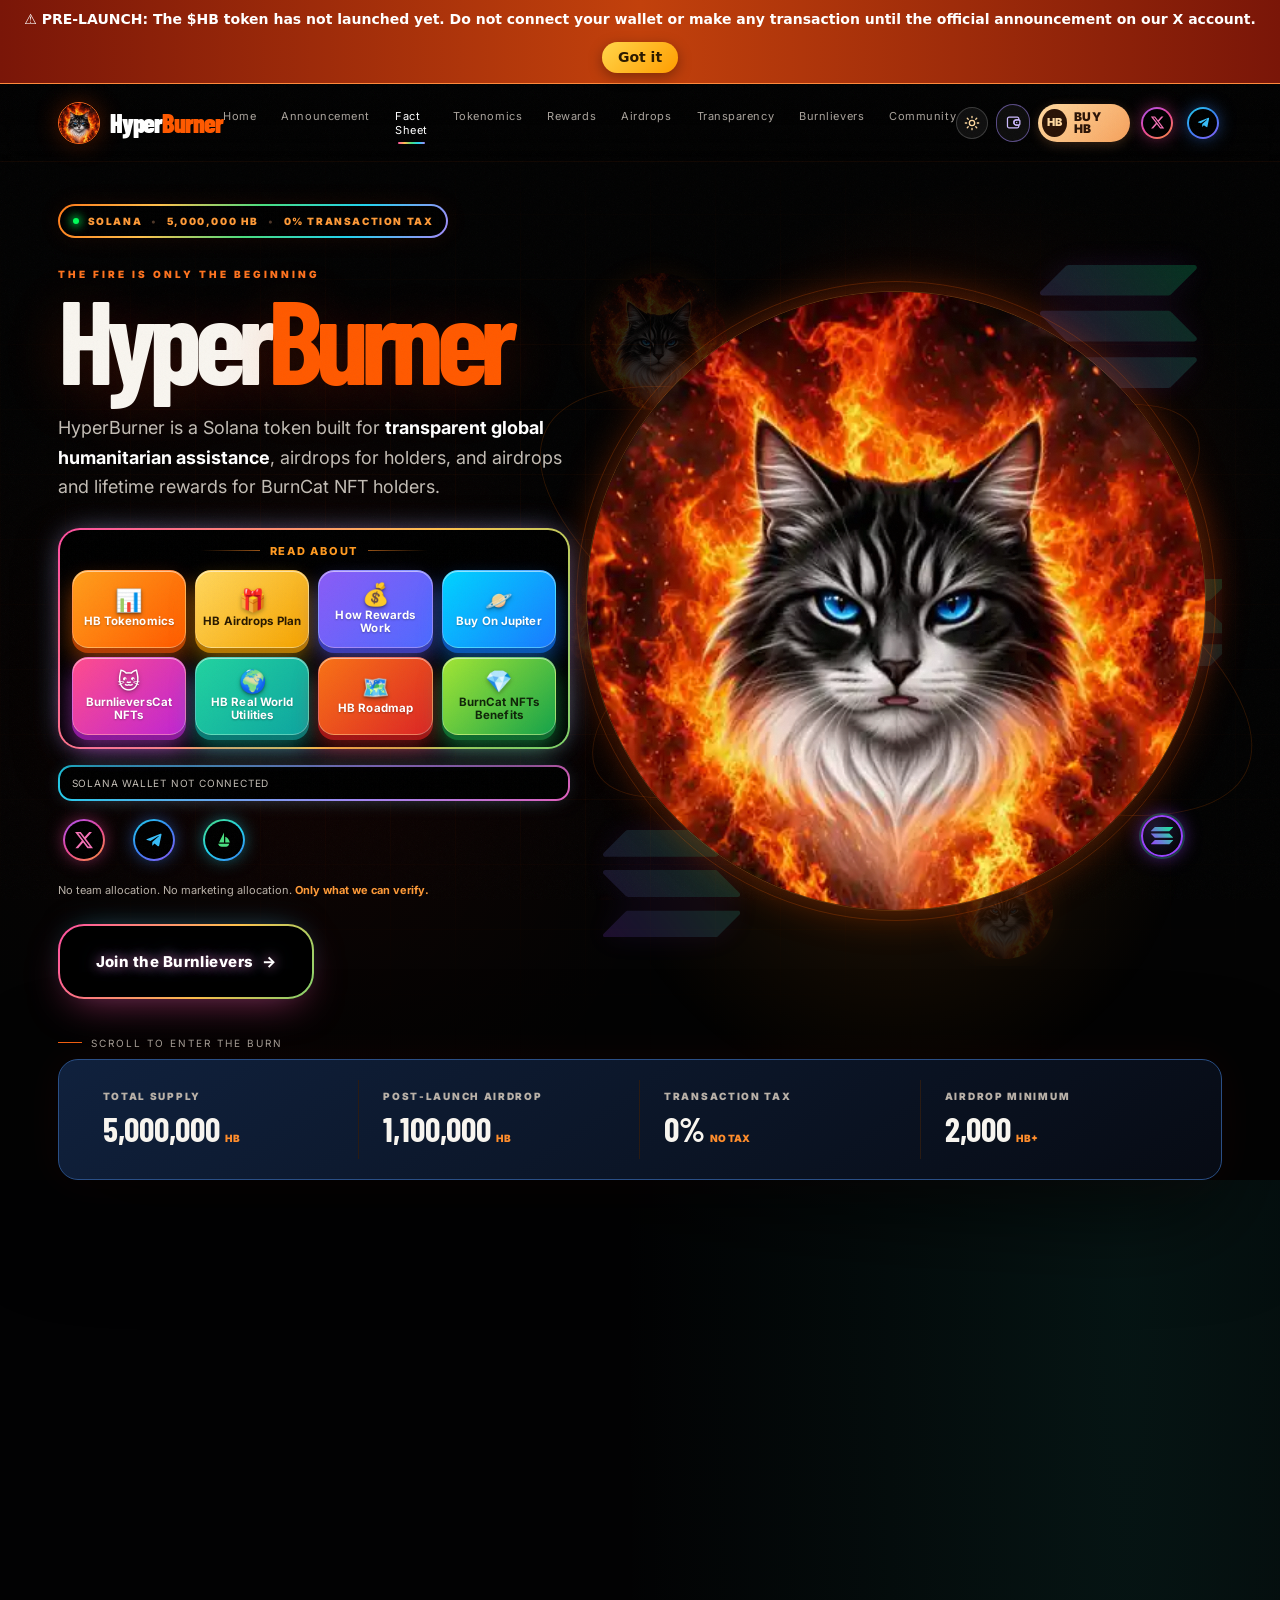
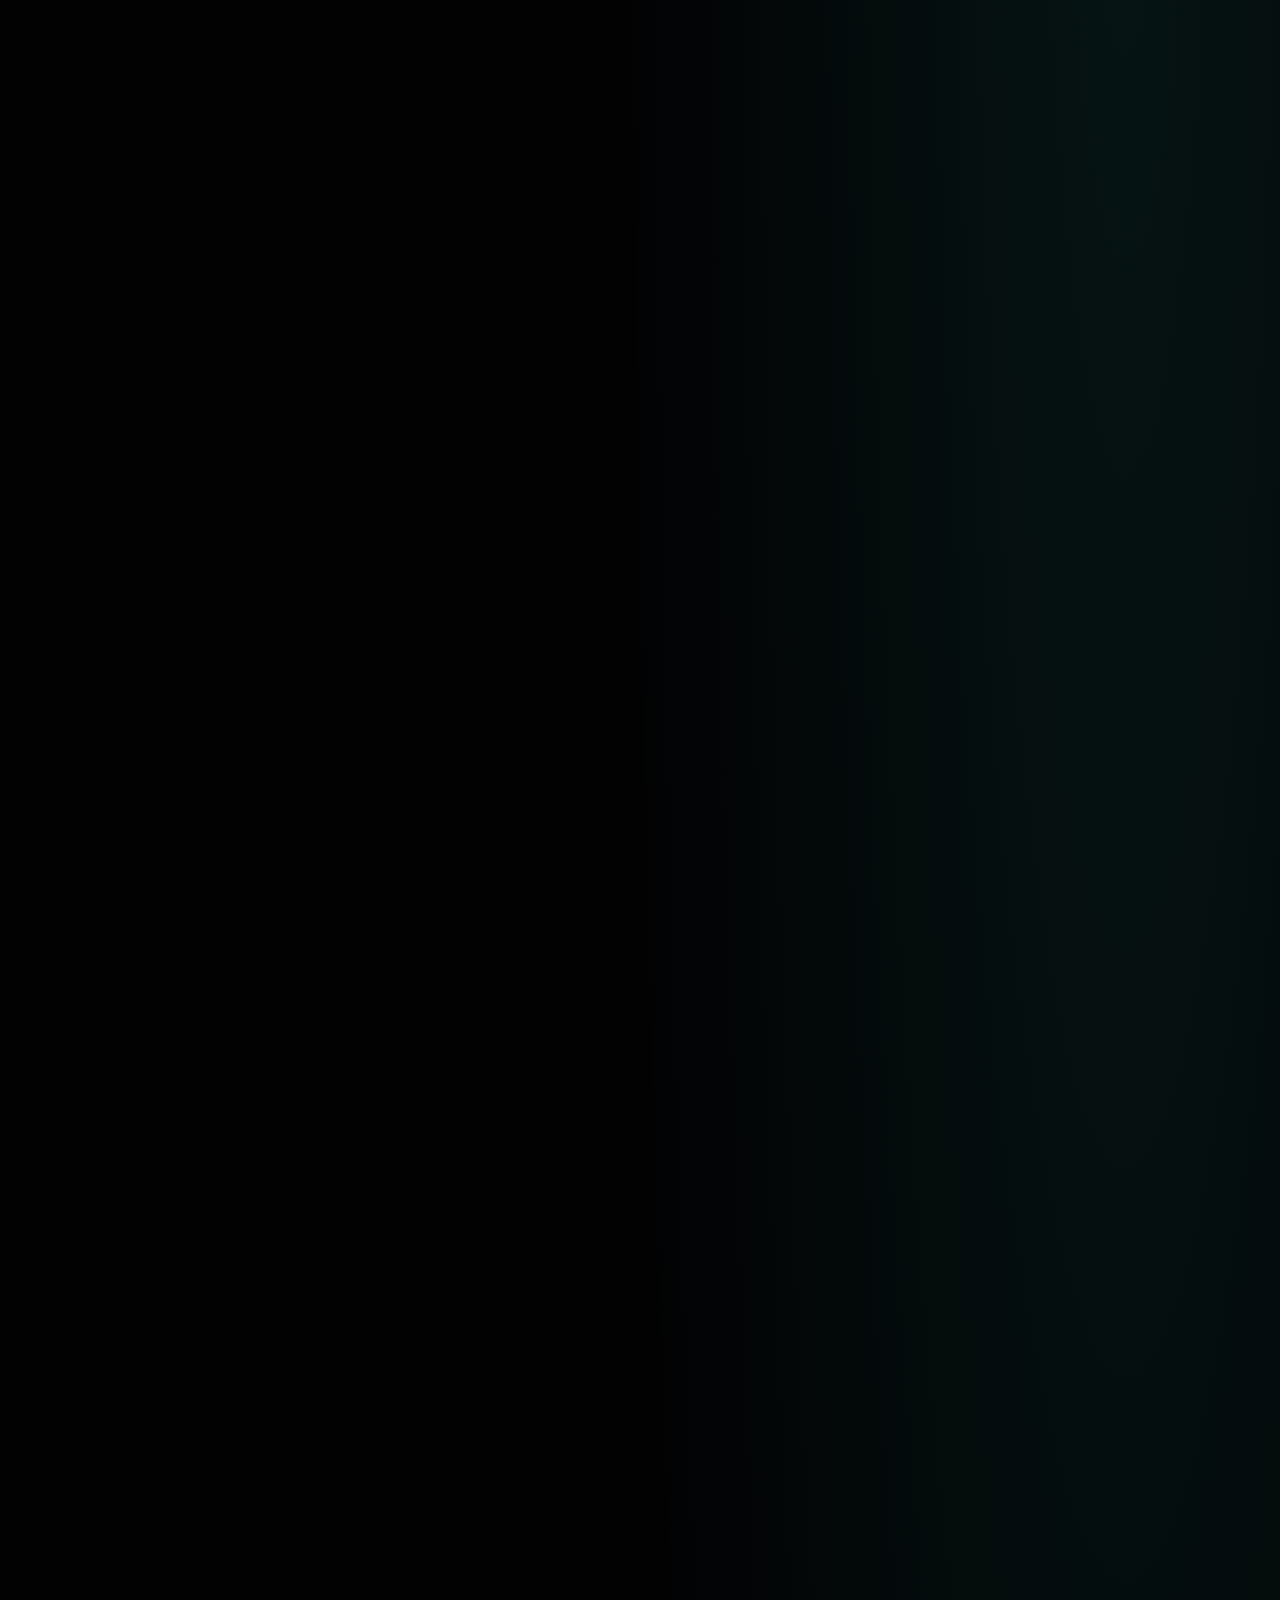
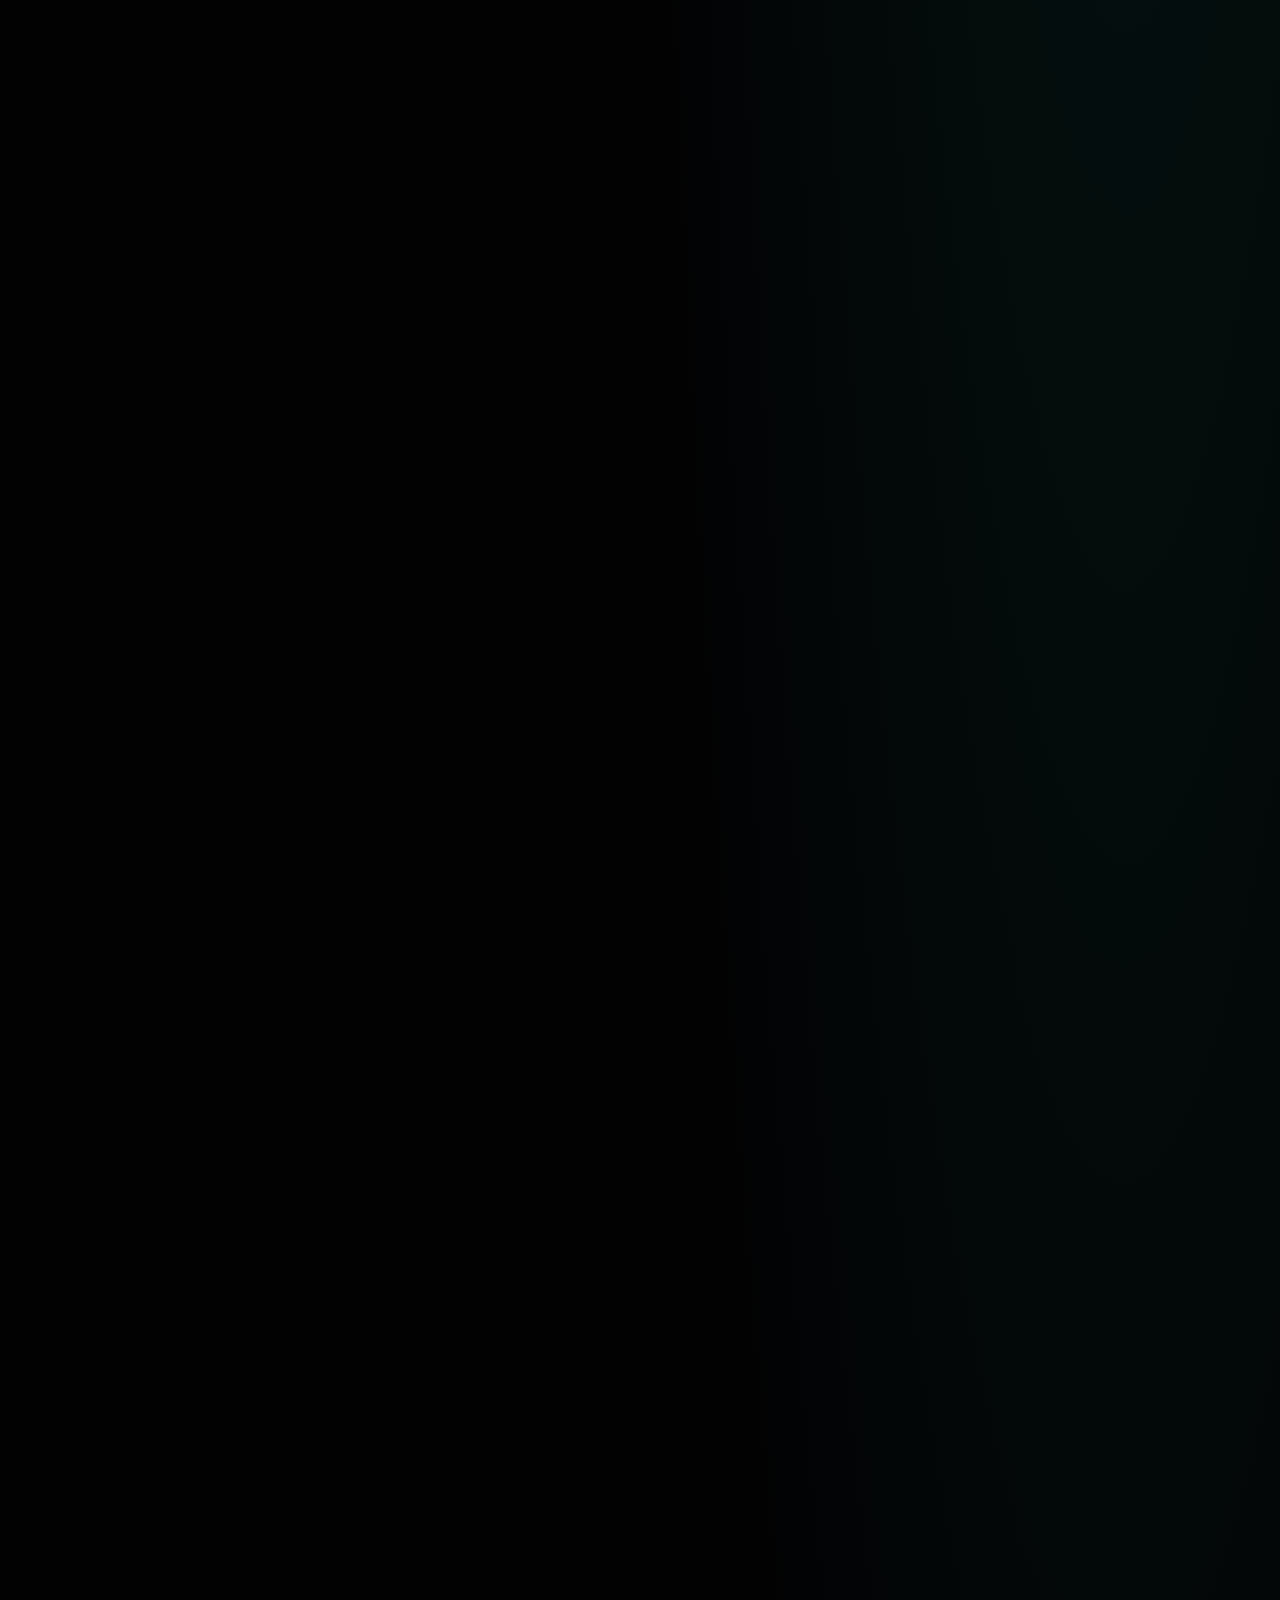
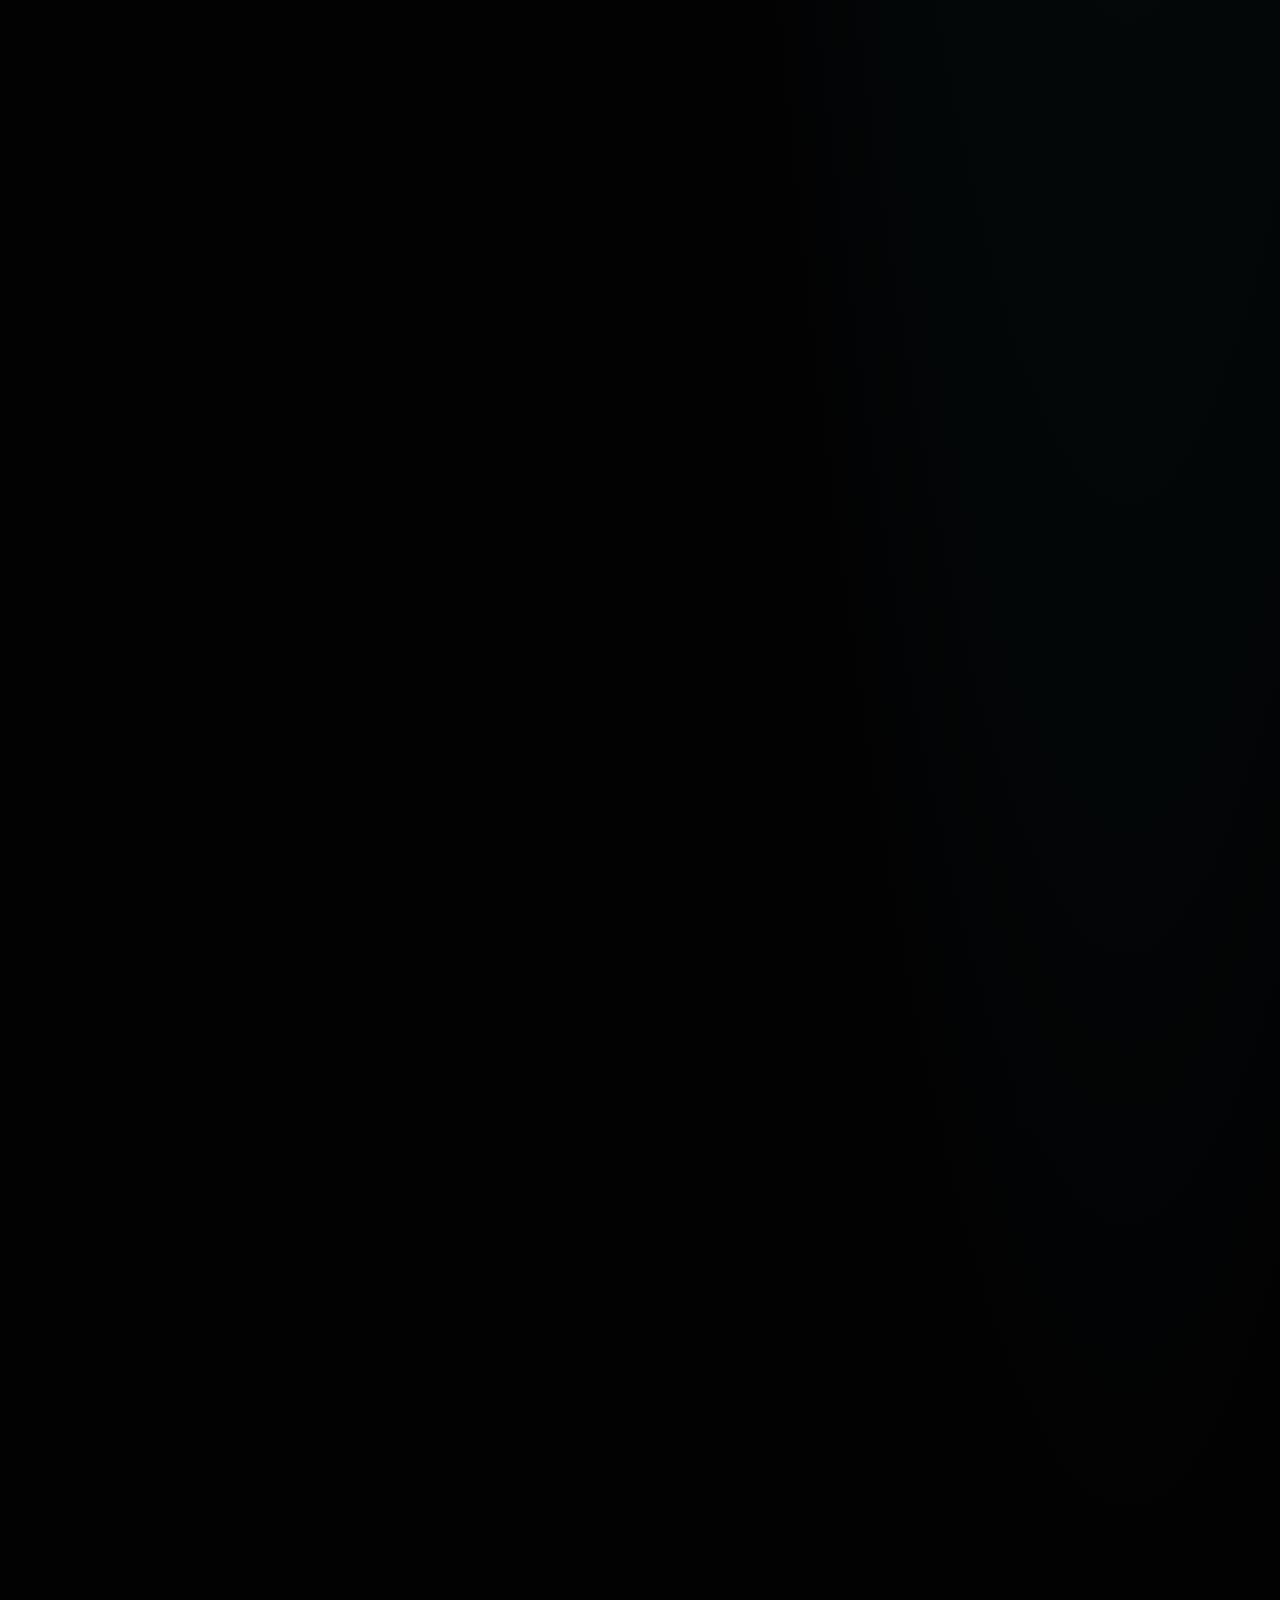
==== index.html @ 21674cb5 "Add files via upload" ====
<!DOCTYPE html>

<html lang="en">
<head>
<meta charset="utf-8"/>
<meta content="width=device-width, initial-scale=1" name="viewport"/>
<meta content="#030303" name="theme-color"/>
<script>try{if(localStorage.getItem("hb-theme")==="light")document.documentElement.classList.add("light")}catch(e){}</script>
<meta content="dark" name="color-scheme"/>
<meta content="HyperBurner — 5,000,000 HB on Solana. Airdrops, transparent allocations and community rewards." name="description"/>
<title>HyperBurner — Airdrops, Not Promises.</title>
<link href="hb-logo.jpg" rel="icon"/>
<link href="https://fonts.googleapis.com" rel="preconnect"/>
<link crossorigin="" href="https://fonts.gstatic.com" rel="preconnect"/>
<link href="https://fonts.googleapis.com/css2?family=Barlow+Condensed:wght@500;600;700;800;900&amp;family=Inter:wght@400;500;600;700;800;900&amp;display=swap" rel="preload" as="style" onload="this.onload=null;this.rel='stylesheet'"/><noscript><link href="https://fonts.googleapis.com/css2?family=Barlow+Condensed:wght@500;600;700;800;900&amp;family=Inter:wght@400;500;600;700;800;900&amp;display=swap" rel="stylesheet"/></noscript>
<style id="hyperburner-v3-styles">:root{--bg:#030303;--panel:#090a0a;--panel2:#0d0b09;--orange:#ff5a00;--orange2:#ff9a22;--gold:#ffc14d;--white:#f8f5ef;--muted:#958e86;--line:#342016;--green:#a7ff74}*{box-sizing:border-box}html{scroll-behavior:smooth}body{margin:0;background:#030303;color:var(--white);font-family:Inter,system-ui,sans-serif;overflow-x:hidden}.page-noise{position:fixed;inset:0;z-index:100;pointer-events:none;opacity:.035;background-image:url("data:image/svg+xml,%3Csvg xmlns='http://www.w3.org/2000/svg' width='160' height='160'%3E%3Cfilter id='n'%3E%3CfeTurbulence baseFrequency='.75' numOctaves='3' stitchTiles='stitch'/%3E%3C/filter%3E%3Crect width='100%25' height='100%25' filter='url(%23n)'/%3E%3C/svg%3E")}.ember-field{position:fixed;inset:0;z-index:1;pointer-events:none;overflow:hidden;background-image:radial-gradient(circle,rgba(255,111,18,.9) 0 1px,transparent 2px),radial-gradient(circle,rgba(255,50,0,.7) 0 1px,transparent 2px),radial-gradient(circle,rgba(255,180,70,.7) 0 1px,transparent 2px);background-size:110px 150px,180px 220px,260px 310px;animation:embers 4.4s linear infinite;opacity:.25}.cursor-glow{position:fixed;width:300px;height:300px;border-radius:50%;background:radial-gradient(circle,rgba(255,75,0,.13),transparent 65%);pointer-events:none;z-index:2;transform:translate(-50%,-50%);mix-blend-mode:screen;opacity:1}.site-nav{position:fixed;top:0;left:0;right:0;height:78px;z-index:50;padding:0 4.5vw;display:flex;align-items:center;justify-content:space-between;background:linear-gradient(#030303f5,#030303b8,transparent);backdrop-filter:blur(12px);border-bottom:1px solid rgba(255,90,0,.06)}.brand{display:flex;align-items:center;gap:10px;color:#fff;text-decoration:none}.brand-icon{width:42px;height:42px;border-radius:50%;overflow:hidden;border:1px solid #ff681d;box-shadow:0 0 24px rgba(255,75,0,.3);flex:none}.brand-icon img{width:100%;height:100%;object-fit:cover}.brand-word{font-family:"Barlow Condensed",sans-serif;font-size:26px;font-style:italic;font-weight:900;letter-spacing:-.04em}.brand-word span{color:var(--orange)}.desktop-nav{display:flex;gap:25px}.desktop-nav a{font-size:11px;letter-spacing:.05em;color:#aaa49d;text-decoration:none;transition:.25s}.desktop-nav a:hover{color:#fff}.nav-right{display:flex;align-items:center;gap:9px}.social-mini{width:34px;height:34px;display:grid;place-items:center;border:1px solid #35231a;border-radius:50%;color:#ddd;text-decoration:none;font-weight:800}.social-mini.tg{color:#67bfff}.nav-button{padding:11px 15px;border-radius:999px;color:#fff;background:linear-gradient(135deg,#ff8a14,#ff4d00);text-decoration:none;font-size:11px;font-weight:900;box-shadow:0 0 28px rgba(255,83,0,.22)}main{position:relative;z-index:3}.hero{min-height:920px;position:relative;display:grid;grid-template-columns:44% 56%;align-items:center;padding:120px 4.5vw 70px;overflow:hidden;background:radial-gradient(circle at 76% 42%,rgba(255,70,0,.17),transparent 28%),radial-gradient(circle at 18% 70%,rgba(255,25,0,.08),transparent 35%),#030303}.hero-grid{position:absolute;inset:0;background:linear-gradient(rgba(255,90,0,.035) 1px,transparent 1px),linear-gradient(90deg,rgba(255,90,0,.035) 1px,transparent 1px);background-size:65px 65px;mask-image:linear-gradient(to bottom,transparent,#000 25%,#000 75%,transparent)}.hero-vignette{position:absolute;inset:0;background:radial-gradient(ellipse at center,transparent 35%,#030303 92%)}.hero-copy{position:relative;z-index:8;max-width:650px}.status-pill,.section-label{display:inline-flex;align-items:center;gap:9px;border:1px solid #4a2a18;background:rgba(12,9,7,.75);padding:9px 13px;border-radius:999px;color:#ff9b39;font-size:10px;letter-spacing:.16em;font-weight:900;box-shadow:0 0 25px rgba(255,75,0,.08)}.status-pill i{width:6px;height:6px;border-radius:50%;background:#6dff55;box-shadow:0 0 12px #6dff55;animation:blink 1.2s ease-in-out infinite}.status-pill b{color:#4f382a}.hero-kicker{margin-top:30px;color:#ff7420;font-size:10px;font-weight:900;letter-spacing:.3em}.hero h1{font-family:"Barlow Condensed",sans-serif;font-size:clamp(72px,9.2vw,138px);line-height:.78;letter-spacing:-.065em;font-style:italic;margin:13px 0 28px;text-shadow:0 10px 60px rgba(255,69,0,.2)}.hero h1 span,.section-title span,.announcement-head h2 span,.community-card h2 span{color:var(--orange)}.hero-lead{max-width:610px;color:#c3bdb5;font-size:18px;line-height:1.65}.hero-lead strong{color:#fff}.hero-actions{display:flex;gap:11px;margin:28px 0 18px}.btn{display:inline-flex;align-items:center;gap:10px;padding:13px 18px;border-radius:999px;text-decoration:none;color:#fff;font-size:11px;font-weight:900;border:1px solid #5a321e;transition:.3s;position:relative;overflow:hidden}.btn:before{content:"";position:absolute;inset:0;background:linear-gradient(90deg,transparent,rgba(255,255,255,.18),transparent);transform:translateX(-120%);transition:.55s}.btn:hover:before{transform:translateX(120%)}.btn:hover{transform:translateY(-3px)}.btn.primary{background:linear-gradient(135deg,#ff9a21,#ff4b00);border-color:#ff8b18;box-shadow:0 0 32px rgba(255,75,0,.24)}.btn.glass{background:rgba(15,12,10,.7);backdrop-filter:blur(8px)}.social-row{display:flex;gap:18px}.social-row a{font-size:11px;color:#b9b1a8;text-decoration:none}.social-row a:first-child{color:#fff}.social-row span{margin-left:5px}.hero-note{font-size:11px;color:#b9b1a8;margin-top:22px}.hero-note strong{color:#ff9b39}.hero-stage{height:730px;position:relative;z-index:5;display:grid;place-items:center;perspective:1000px}.stage-glow{position:absolute;width:620px;height:620px;border-radius:50%;background:radial-gradient(circle,rgba(255,77,0,.32),rgba(255,34,0,.1) 38%,transparent 70%);filter:blur(20px);animation:stagePulse 0.6s ease-in-out infinite}.fire-ring{position:absolute;width:640px;height:640px;border-radius:50%;border:1px solid rgba(255,104,0,.22);box-shadow:0 0 80px rgba(255,60,0,.1),inset 0 0 80px rgba(255,90,0,.08);animation:spin 4s linear infinite}.fire-ring:before,.fire-ring:after{content:"";position:absolute;inset:35px;border-radius:50%;border:1px dashed rgba(255,170,80,.2)}.fire-ring:after{inset:95px;border-style:solid;opacity:.35;animation:spinReverse 2.6s linear infinite}.orbital{position:absolute;border-radius:50%;border:1px solid rgba(255,110,0,.16);transform:rotate(26deg)}.orbital-a{width:780px;height:290px;animation:orbit 2.4s linear infinite}.orbital-b{width:690px;height:220px;transform:rotate(-30deg);animation:orbit 3.2s linear infinite reverse}.fire-core{position:absolute;width:270px;height:270px;border-radius:50%;background:radial-gradient(circle,#ffdb6e 0 2%,#ff7a00 15%,#ff3d00 35%,transparent 68%);filter:blur(28px);opacity:.35;animation:core 0.34s ease-in-out infinite}.hero-cat-wrap{position:relative;width:min(760px,112%);z-index:8;animation:catFloat 0.9s ease-in-out infinite;transform-style:preserve-3d;filter:drop-shadow(0 28px 55px rgba(0,0,0,.65))}.hero-cat-wrap img,.hero-cat-wrap video{width:100%;display:block;mask-image:radial-gradient(ellipse 55% 64% at 54% 47%,#000 50%,transparent 88%);filter:saturate(1.12) contrast(1.08)}.muzzle{position:absolute;z-index:10;right:7%;top:43%;width:180px;height:100px;transform:rotate(-3deg);pointer-events:none}.muzzle:before{content:"";position:absolute;right:0;top:50%;width:105px;height:28px;background:linear-gradient(90deg,rgba(255,230,120,0),#fff2aa 38%,#ff9a00 67%,rgba(255,40,0,0));filter:blur(8px);transform:translateY(-50%);animation:muzzleFlash 0.144s infinite}.muzzle:after{content:"";position:absolute;right:35px;top:50%;width:65px;height:65px;border-radius:50%;background:radial-gradient(circle,#fff9ce 0 5%,#ffd24c 15%,#ff6500 35%,transparent 70%);filter:blur(3px);animation:muzzleFlash 0.144s infinite}.muzzle span{position:absolute;right:2px;top:50%;width:14px;height:14px;border-radius:50%;background:#fff;box-shadow:0 0 35px 15px #ff6a00,0 0 70px 25px rgba(255,50,0,.55);animation:muzzleDot 0.144s infinite}.money-stream{position:absolute;right:2%;top:43%;width:430px;height:240px;z-index:9;pointer-events:none}.money-particle{position:absolute;width:28px;height:17px;border:1px solid rgba(255,225,155,.7);background:linear-gradient(145deg,#d2b65c,#75612d);box-shadow:0 0 12px rgba(255,172,40,.4);animation:shot 0.34s linear infinite}.money-particle:after{content:"HB";font-size:10px;color:#fff;position:absolute;inset:0;display:grid;place-items:center;font-weight:900}.floating-coin{position:absolute;z-index:11;width:54px;height:54px;border-radius:50%;display:grid;place-items:center;font-family:"Barlow Condensed";font-weight:900;font-size:20px;color:#fff3c8;background:radial-gradient(circle at 35% 30%,#ffe59a,#ff7a00 48%,#8d2600 100%);border:2px solid #ffb437;box-shadow:0 0 30px rgba(255,100,0,.35);animation:coinFloat 1s ease-in-out infinite}.coin-a{left:4%;top:21%}.coin-b{right:6%;bottom:15%;animation-delay:0.3s}.coin-c{left:13%;bottom:20%;animation-delay:0.52s}.stage-caption{position:absolute;z-index:12;right:7%;bottom:5%;display:grid;text-align:right}.stage-caption span{font-size:10px;color:#ff9a36;letter-spacing:.25em;font-weight:900}.stage-caption b{font-family:"Barlow Condensed";font-size:22px;font-style:italic}.stage-caption small{font-size:10px;color:#b9b1a8;letter-spacing:.25em}.scroll-cue{position:absolute;bottom:20px;left:4.5%;font-size:10px;letter-spacing:.2em;color:#b9b1a8;display:flex;align-items:center;gap:9px}.scroll-cue span{width:24px;height:1px;background:#ff6512}.stats{position:relative;z-index:15;margin:-10px 4.5vw 0;display:grid;grid-template-columns:repeat(4,1fr);border:1px solid #392319;background:linear-gradient(135deg,rgba(15,13,12,.95),rgba(7,7,7,.92));border-radius:20px;padding:20px;box-shadow:0 30px 100px rgba(0,0,0,.65),0 0 45px rgba(255,65,0,.06)}.stat{padding:10px 24px;border-right:1px solid #2a1b13}.stat:last-child{border:0}.stat small{display:block;color:#b9b1a8;font-size:10px;letter-spacing:.17em;font-weight:900}.stat strong{font-family:"Barlow Condensed";font-size:34px;display:inline-block;margin-top:6px}.stat em{font-style:normal;color:#ff8d2c;font-size:10px;font-weight:900;margin-left:5px}.ticker{position:relative;z-index:4;overflow:hidden;border-bottom:1px solid #1d120c;border-top:1px solid #1d120c;background:#070605;padding:12px 0;margin-top:34px}.ticker-track{display:flex;width:max-content;gap:24px;align-items:center;animation:ticker 14s linear infinite}.ticker span{font-family:"Barlow Condensed";font-weight:800;font-size:14px;letter-spacing:.12em;color:#d6cfc7}.ticker i{font-style:normal;color:#ff6a00}.section{position:relative;max-width:1500px;margin:auto;padding:125px 4.5vw}.section-label{margin-bottom:20px}.section-label span{color:#5b3825}.announcement{max-width:none;padding-top:95px;background:radial-gradient(circle at 75% 35%,rgba(255,80,0,.08),transparent 35%)}.announcement-head,.section-title{display:flex;justify-content:space-between;align-items:flex-end;gap:40px}.announcement-head h2,.section-title h2{font-family:"Barlow Condensed";font-size:clamp(48px,6vw,78px);line-height:.88;letter-spacing:-.045em;margin:0 0 15px;font-style:italic}.announcement-head p,.section-title p{max-width:720px;color:#b9b1a8;line-height:1.7;font-size:14px}.live-badge{white-space:nowrap;border:1px solid #30452a;color:#9ee681;padding:10px 14px;border-radius:999px;font-size:10px;letter-spacing:.14em;font-weight:900;background:rgba(90,140,50,.05)}.live-badge i{display:inline-block;width:6px;height:6px;border-radius:50%;background:#8dff68;box-shadow:0 0 12px #8dff68;margin-right:7px;animation:blink 1s ease-in-out infinite}.announcement-grid{display:grid;grid-template-columns:1.3fr 1fr 1fr;gap:15px;margin-top:40px}.announcement-card{position:relative;min-height:210px;padding:27px;border:1px solid #2c1b12;border-radius:22px;background:linear-gradient(145deg,#0e0c0a,#070707);overflow:hidden;transition:.35s}.announcement-card:before{content:"";position:absolute;inset:auto -20% -60% 20%;height:160px;background:radial-gradient(circle,#ff5b0028,transparent 70%);filter:blur(10px)}.announcement-card:hover{transform:translateY(-7px);border-color:#8b4a24;box-shadow:0 25px 60px rgba(255,70,0,.08)}.ann-icon{font-family:"Barlow Condensed";font-size:28px;color:#ff7b20;margin-bottom:32px}.announcement-card small{font-size:10px;letter-spacing:.18em;color:#b9b1a8}.announcement-card h3{font-family:"Barlow Condensed";font-size:30px;margin:6px 0}.announcement-card p{font-size:12px;color:#b9b1a8;line-height:1.65;max-width:480px}.tba{position:absolute;top:25px;right:25px;color:#b9b1a8;border:1px solid #32251e;padding:5px 8px;border-radius:999px;font-size:10px;letter-spacing:.15em}.announcement-foot{display:flex;align-items:center;gap:16px;margin-top:22px;font-size:10px;color:#b9b1a8}.announcement-foot a{color:#b7b0a9;text-decoration:none}.token-grid{display:grid;grid-template-columns:1.25fr .75fr;gap:18px;margin-top:48px}.panel{border:1px solid #2b1c13;background:linear-gradient(145deg,rgba(15,13,11,.97),rgba(7,7,7,.97));border-radius:24px;box-shadow:inset 0 1px rgba(255,255,255,.02)}.token-visual{padding:35px;display:grid;grid-template-columns:43% 57%;align-items:center}.donut-wrap{position:relative;display:grid;place-items:center;min-height:310px}.donut{width:260px;height:260px;border-radius:50%;display:grid;place-items:center;background:conic-gradient(#ff4d00 0 32%,#168bff 32% 74%,#a34dff 74% 96%,#4fc46b 96% 100%);box-shadow:0 0 65px rgba(255,77,0,.12);position:relative;animation:donutSpin 4s linear infinite}.donut:after{content:"";position:absolute;inset:38px;border-radius:50%;background:#090909;box-shadow:inset 0 0 30px #000}.donut>div{position:relative;z-index:2;text-align:center}.donut strong{display:block;font-family:"Barlow Condensed";font-size:50px}.donut small{font-size:10px;color:#b9b1a8;letter-spacing:.15em}.donut-pulse{position:absolute;width:280px;height:280px;border:1px solid rgba(255,100,0,.18);border-radius:50%;animation:pulseRing 0.56s ease-in-out infinite}.legend{display:grid;gap:10px}.legend>div{display:grid;grid-template-columns:15px 42px 1fr auto;align-items:center;gap:7px;font-size:11px;padding:9px 0;border-bottom:1px solid #1c130e}.legend>div:last-child{border:0}.legend i{width:9px;height:9px;border-radius:50%}.legend .burn{background:#ff4d00}.legend .lp{background:#168bff}.legend .air{background:#a34dff}.legend .eco{background:#4fc46b}.legend b{color:#eee}.legend span{color:#aaa39b}.legend em{font-style:normal;color:#b9b1a8;font-size:10px}.legend .zero{opacity:.5}.accounting{padding:24px}.panel-title{display:flex;justify-content:space-between;font-size:10px;letter-spacing:.17em;color:#ff8e30;font-weight:900;padding:5px 8px 18px}.panel-title span{color:#b9b1a8}.account-row{display:flex;justify-content:space-between;gap:15px;padding:17px 8px;border-bottom:1px solid #1e1510;font-size:11px;color:#b9b1a8}.account-row strong{color:#eee;white-space:nowrap}.account-footer{margin-top:18px;padding:14px;border:1px solid #2b1b13;border-radius:14px;color:#b9b1a8;font-size:10px;line-height:1.5}.micro-note{font-size:10px;letter-spacing:.17em;color:#b9b1a8;text-align:right;line-height:1.6}.airdrop-total{border:1px solid #3b2416;border-radius:16px;padding:14px 18px;min-width:200px;background:rgba(255,75,0,.035)}.airdrop-total small{display:block;color:#b9b1a8;font-size:10px;letter-spacing:.16em}.airdrop-total strong{font-family:"Barlow Condensed";font-size:32px}.airdrop-total span,.pool strong span{color:#ff8d2b}.milestone-line{position:relative;display:grid;grid-template-columns:repeat(3,1fr);gap:15px;margin-top:48px}.line-fill{position:absolute;top:41px;left:9%;right:9%;height:1px;background:linear-gradient(90deg,#ff4d00,#ff9e2a,#ff4d00);box-shadow:0 0 15px rgba(255,80,0,.6);z-index:0}.milestone-card{position:relative;z-index:1;min-height:285px;padding:27px;border:1px solid #382015;border-radius:23px;background:linear-gradient(145deg,#110d09,#080807);overflow:hidden;transition:.35s}.milestone-card:hover{transform:translateY(-8px);border-color:#ff6a00;box-shadow:0 30px 70px rgba(255,70,0,.1)}.milestone-card>span{display:grid;place-items:center;width:29px;height:29px;border-radius:50%;border:1px solid #ff7020;background:#130a05;color:#ff9a3b;font-size:10px;font-weight:900;box-shadow:0 0 22px rgba(255,80,0,.3)}.milestone-card small{display:block;color:#b9b1a8;font-size:10px;letter-spacing:.17em;margin-top:29px}.milestone-card h3{font-family:"Barlow Condensed";font-size:58px;line-height:1;margin:4px 0}.milestone-card>strong{color:#ff922e;font-size:19px}.milestone-card p{color:#b9b1a8;font-size:11px;line-height:1.6}.pool{margin-top:15px;padding:32px;display:grid;grid-template-columns:38% 62%;gap:30px}.pool small{color:#b9b1a8;font-size:10px;letter-spacing:.16em}.pool strong{display:block;font-family:"Barlow Condensed";font-size:58px;line-height:1;margin:8px 0}.pool p{color:#b9b1a8;font-size:12px;line-height:1.65;max-width:540px}.chips{display:flex;align-content:center;align-items:center;flex-wrap:wrap;gap:9px}.chips span{border:1px solid #302219;border-radius:999px;padding:10px 12px;background:#090909;color:#aaa39b;font-size:10px}.eligibility{margin-top:14px;border:1px solid #2e1c12;background:rgba(255,74,0,.025);border-radius:16px;padding:15px 18px;display:flex;flex-wrap:wrap;align-items:center;gap:8px}.eligibility b{color:#ff922d;font-size:10px}.eligibility span{color:#b9b1a8;font-size:10px}.eligibility i{font-style:normal;color:#4c3325;margin:0 4px}.trans-grid{display:grid;grid-template-columns:repeat(3,1fr);gap:15px;margin-top:45px}.trans-grid article{padding:30px;min-height:220px;transition:.3s}.trans-grid article:hover{transform:translateY(-6px);border-color:#275a34}.trans-grid article>b{color:#73b8ff;font-size:11px}.trans-grid article:nth-child(2)>b{color:#83ff79}.trans-grid article:nth-child(3)>b{color:#d6a4ff}.trans-grid h3{font-family:"Barlow Condensed";font-size:29px;margin:12px 0 9px}.trans-grid p{color:#b9b1a8;font-size:12px;line-height:1.7}.community{padding-top:60px;padding-bottom:100px}.community-card{position:relative;overflow:hidden;display:grid;grid-template-columns:28% 72%;align-items:center;min-height:330px;padding:25px 45px;background:radial-gradient(circle at 18% 50%,rgba(255,65,0,.25),transparent 30%),radial-gradient(circle at 90% 20%,rgba(255,100,0,.1),transparent 30%),#080706}.community-card:after{content:"HB";position:absolute;right:3%;bottom:-18%;font-family:"Barlow Condensed";font-size:230px;font-style:italic;font-weight:900;color:rgba(255,95,0,.035)}.community-art{position:relative;display:grid;place-items:center;height:260px}.community-art img{width:250px;height:250px;border-radius:50%;object-fit:cover;border:1px solid #ff681d;box-shadow:0 0 60px rgba(255,72,0,.24);animation:catFloat 1s ease-in-out infinite}.community-art span{position:absolute;width:280px;height:280px;border-radius:50%;border:1px dashed rgba(255,100,0,.35);animation:spin 3.2s linear infinite}.community-card h2{font-family:"Barlow Condensed";font-size:clamp(48px,6vw,75px);font-style:italic;line-height:.9;margin:0 0 14px}.community-card p{max-width:680px;color:#b9b1a8;font-size:13px;line-height:1.7}.community-actions{display:flex;gap:10px;margin-top:24px}footer{position:relative;z-index:4;border-top:1px solid #1d130e;padding:32px 4.5vw;display:flex;justify-content:space-between;align-items:center;color:#b9b1a8;font-size:10px;background:#030303}footer .brand-word{font-size:21px}footer .brand-icon{width:34px;height:34px}.footer-social{display:flex;align-items:center;gap:15px}.footer-social a{color:#d9d3cc;text-decoration:none;font-size:16px}.footer-social a:nth-child(2){color:#61b7ff}.footer-social span{margin-left:8px}@keyframes catFloat{0%,100%{transform:translate3d(0,0,0) rotateZ(0)}50%{transform:translate3d(0,-11px,0) rotateZ(.4deg)}}@keyframes stagePulse{50%{transform:scale(1.08);opacity:.75}}@keyframes core{50%{transform:scale(1.18);opacity:.55}}@keyframes spin{to{transform:rotate(360deg)}}@keyframes spinReverse{to{transform:rotate(-360deg)}}@keyframes orbit{to{transform:rotate(386deg)}}@keyframes pulseRing{50%{transform:scale(1.08);opacity:.3}}@keyframes muzzleFlash{0%,100%{opacity:.45;transform:scale(.8)}40%{opacity:1;transform:scale(1.35)}}@keyframes muzzleDot{0%,100%{transform:scale(.5)}45%{transform:scale(1.4)}}@keyframes shot{0%{transform:translate(0,0) rotate(0);opacity:0}12%{opacity:1}100%{transform:translate(390px,-80px) rotate(620deg);opacity:0}}@keyframes coinFloat{0%,100%{transform:translateY(0) rotateY(0)}50%{transform:translateY(-22px) rotateY(180deg)}}@keyframes ticker{to{transform:translateX(-50%)}}@keyframes embers{to{background-position:0 -900px,400px -1100px,-300px -1300px}}@keyframes blink{0%,100%{opacity:1;box-shadow:0 0 12px currentColor}50%{opacity:.2;box-shadow:0 0 2px currentColor}}@keyframes donutSpin{from{transform:rotate(0)}to{transform:rotate(360deg)}}@media(max-width:1050px){.desktop-nav{gap:15px}.hero{grid-template-columns:1fr;padding-top:125px}.hero-copy{text-align:center;margin:auto}.hero-lead{margin-left:auto;margin-right:auto}.hero-actions,.social-row{justify-content:center}.hero-stage{order:-1;height:540px}.hero-stage .hero-cat-wrap{width:min(680px,100%)}.stats{grid-template-columns:repeat(2,1fr)}.stat:nth-child(2){border:0}.token-grid,.token-visual,.pool{grid-template-columns:1fr}.token-visual{gap:25px}.donut-wrap{min-height:280px}.announcement-grid{grid-template-columns:1fr}.trans-grid{grid-template-columns:1fr 1fr}.community-card{grid-template-columns:1fr}.community-art{display:none}}@media(max-width:720px){.desktop-nav,.social-mini{display:none}.site-nav{padding:0 18px}.nav-button{font-size:10px;padding:10px 11px}.brand-word{font-size:22px}.hero{padding-left:18px;padding-right:18px;min-height:900px}.hero h1{font-size:68px}.hero-lead{font-size:15px}.hero-stage{height:470px}.fire-ring{width:400px;height:400px}.orbital-a{width:500px;height:190px}.orbital-b{width:450px;height:150px}.muzzle{right:-2%;top:42%;transform:scale(.75)}.money-stream{right:-10%;top:42%;transform:scale(.7)}.coin-a{left:0}.coin-b{right:0}.stats{margin:0 18px;padding:12px}.stat{padding:11px 9px}.stat strong{font-size:27px}.stat small{font-size:10px}.section{padding:85px 18px}.announcement{padding-top:75px}.announcement-head,.section-title{display:block}.live-badge,.airdrop-total,.micro-note{display:inline-block;margin-top:15px}.section-title h2,.announcement-head h2{font-size:54px}.token-visual{padding:20px}.donut{width:220px;height:220px}.donut:after{inset:32px}.legend em{display:none}.legend>div{grid-template-columns:13px 35px 1fr}.milestone-line{grid-template-columns:1fr}.line-fill{display:none}.pool{padding:22px}.eligibility i{display:none}.trans-grid{grid-template-columns:1fr}.community{padding-bottom:75px}.community-card{padding:30px}.community-actions{flex-direction:column;align-items:flex-start}footer{padding:28px 18px;gap:15px;align-items:flex-start;flex-direction:column}.footer-social{width:100%;justify-content:space-between}}
</style>
<style>
/* HyperBurner V3.1 — cinematic motion layer */
.hero-actions-main{position:relative;z-index:8;display:flex;flex-wrap:wrap;gap:12px}
.wallet-btn{cursor:pointer;border:1px solid rgba(255,126,28,.45)!important}
.wallet-status{margin-top:10px;min-height:18px;color:#a9a39c;font-size:11px;letter-spacing:.08em;text-transform:uppercase}
.wallet-status.connected{color:#8dff75;text-shadow:0 0 12px rgba(120,255,80,.45)}
.fire-cta{position:relative;overflow:hidden;box-shadow:0 0 30px rgba(255,83,0,.28),inset 0 0 18px rgba(255,255,255,.08)}
.fire-cta:after{content:"";position:absolute;inset:-80% 0;background:linear-gradient(115deg,transparent 40%,rgba(255,255,255,.65) 50%,transparent 60%);transform:translateX(-100%);animation:ctaSweep 0.56s linear infinite}
.cta-fire{animation:spinFire 0.28s linear infinite;display:inline-block}
.hero-stage{isolation:isolate;overflow:hidden}
#cinemaCanvas{position:absolute;inset:0;width:100%;height:100%;z-index:7;pointer-events:none;mix-blend-mode:screen;opacity:1}
.screen-flare{display:none!important;position:absolute;z-index:6;right:8%;top:45%;width:90px;height:90px;border-radius:50%;background:radial-gradient(circle,rgba(255,255,235,.95) 0 4%,rgba(255,190,70,.85) 13%,rgba(255,75,0,.35) 34%,transparent 70%);filter:blur(2px);animation:muzzleBlast 0.156s ease-in-out infinite;pointer-events:none}
.hero-stage:before{content:"";position:absolute;inset:-20%;z-index:1;background:radial-gradient(circle at 70% 48%,rgba(255,83,0,.25),transparent 20%),radial-gradient(circle at 50% 70%,rgba(255,142,24,.13),transparent 35%);animation:heatPulse 0.44s ease-in-out infinite;pointer-events:none}
.hero-cat-wrap{animation:catFloat 0.84s ease-in-out infinite,catRecoil 0.36s ease-in-out infinite}
.fire-ring{animation:ringSpin 2.2s linear infinite,ringPulse 0.48s ease-in-out infinite}
.orbital-a{animation:ringSpin 3s linear infinite reverse}
.orbital-b{animation:ringSpin 4.2s linear infinite}
.fire-core{animation:corePulse 0.18s ease-in-out infinite}
.stage-glow{animation:glowPulse 0.36s ease-in-out infinite}
.money-particle{animation:moneyShot 0.21s cubic-bezier(.15,.7,.2,1) infinite!important}
.trade-strip{margin:26px auto 0;max-width:1180px;padding:22px 24px;border:1px solid rgba(255,102,20,.28);border-radius:22px;background:linear-gradient(110deg,rgba(255,70,0,.08),rgba(255,255,255,.025));display:flex;justify-content:space-between;align-items:center;gap:20px;box-shadow:0 0 50px rgba(255,65,0,.08);position:relative;overflow:hidden}
.trade-strip:before{content:"";position:absolute;inset:0;background:linear-gradient(90deg,transparent,rgba(255,92,20,.12),transparent);transform:translateX(-100%);animation:tradeSweep 0.8s linear infinite}
.trade-copy,.trade-actions{position:relative;z-index:1}.trade-copy{display:flex;flex-direction:column;gap:5px}.trade-copy strong{font-size:clamp(17px,2vw,25px)}.trade-copy small{color:#aaa;max-width:680px}.trade-actions{display:flex;gap:10px;flex-shrink:0}
@keyframes ctaSweep{to{transform:translateX(100%)}} @keyframes spinFire{to{transform:rotate(360deg)}}
@keyframes catFloat{0%,100%{transform:translate3d(0,0,0) scale(1)}50%{transform:translate3d(0,-9px,0) scale(1.012)}}
@keyframes catRecoil{0%,45%,100%{filter:drop-shadow(0 0 24px rgba(255,77,0,.18))}49%{filter:drop-shadow(0 0 55px rgba(255,208,70,.65))}54%{filter:drop-shadow(0 0 30px rgba(255,77,0,.32))}}
@keyframes muzzleBlast{0%,36%,100%{opacity:.15;transform:scale(.65)}43%{opacity:1;transform:scale(1.45)}51%{opacity:.55;transform:scale(.95)}60%{opacity:.12;transform:scale(.7)}}
@keyframes heatPulse{0%,100%{opacity:.55;transform:scale(1)}50%{opacity:1;transform:scale(1.06)}}
@keyframes ringSpin{to{transform:rotate(360deg)}} @keyframes ringPulse{0%,100%{opacity:.4}50%{opacity:1}}
@keyframes corePulse{0%,100%{transform:scale(.92);opacity:.45}50%{transform:scale(1.12);opacity:.9}}
@keyframes glowPulse{0%,100%{opacity:.55}50%{opacity:1}}
@keyframes moneyShot{0%{opacity:0;transform:translate3d(0,0,0) rotate(0) scale(.35)}12%{opacity:1}100%{opacity:0;transform:translate3d(290px,-130px,0) rotate(420deg) scale(1.15)}}
@keyframes tradeSweep{to{transform:translateX(100%)}}
@media(max-width:720px){.hero-actions-main{display:grid;grid-template-columns:1fr 1fr}.hero-actions-main .btn{width:100%;justify-content:center}.wallet-status{font-size:10px}.trade-strip{margin:18px 14px;padding:18px;flex-direction:column;align-items:stretch}.trade-actions{display:grid;grid-template-columns:1fr 1fr}.trade-actions .btn{justify-content:center}.screen-flare{display:none!important;right:13%;top:44%;width:64px;height:64px}}

</style>
<style>.header-actions{display:flex;align-items:center;gap:8px}.header-trade,.header-wallet{display:inline-flex;align-items:center;justify-content:center;min-height:42px;padding:0 15px;border-radius:999px;font-weight:800;font-size:11px;letter-spacing:.04em}.header-trade{color:#130904;background:linear-gradient(135deg,#ffd35a,#ff641f);box-shadow:0 0 22px rgba(255,93,20,.25)}.header-wallet{color:#fff;background:rgba(255,255,255,.055);border:1px solid rgba(255,123,34,.42);cursor:pointer}.header-wallet:hover{box-shadow:0 0 22px rgba(255,83,0,.25)}@media(max-width:820px){.header-actions{gap:5px}.header-trade,.header-wallet{padding:0 10px;font-size:10px}.announcement-link{display:none}}@media(max-width:520px){.header-wallet{display:none}.header-trade{display:inline-flex}}</style>
<style id="hyperburner-motion-guarantee">
/* HyperBurner cinematic mode: always-on motion requested by project design. */
.hero-stage{will-change:transform;}
.hero-cat-wrap{will-change:transform;animation:catFloat 0.84s ease-in-out infinite,catRecoil 0.36s ease-in-out infinite!important;}
.fire-ring{will-change:transform;animation:spin 2.2s linear infinite!important;}
.fire-ring:after{animation:spinReverse 1.4s linear infinite!important;}
.orbital-a{animation:orbit 1.4s linear infinite!important;}
.orbital-b{animation:orbit 2s linear infinite reverse!important;}
.stage-glow{animation:stagePulse 0.36s ease-in-out infinite!important;}
.fire-core{animation:core 0.2s ease-in-out infinite!important;}
.muzzle:before,.muzzle:after,.muzzle span{animation:muzzleFlash 0.11s infinite!important;}
.money-particle{animation:shot 0.21s cubic-bezier(.15,.7,.2,1) infinite!important;}
.ember-field{animation:embers 1.8s linear infinite!important;opacity:.42!important;}
.cinematic-overlay{display:none!important;position:absolute;inset:0;z-index:13;pointer-events:none;overflow:hidden;mix-blend-mode:screen;}
.cinematic-overlay:before{content:"";position:absolute;width:38vw;height:38vw;min-width:220px;min-height:220px;border-radius:50%;right:7%;top:29%;background:radial-gradient(circle,rgba(255,245,180,.78) 0 2%,rgba(255,174,44,.5) 7%,rgba(255,70,0,.18) 24%,transparent 67%);filter:blur(5px);animation:blastGlow 0.116s ease-in-out infinite;}
.cinematic-overlay:after{content:"";position:absolute;inset:-20%;background:radial-gradient(ellipse at 72% 48%,transparent 0 23%,rgba(255,65,0,.10) 24%,transparent 36%),linear-gradient(115deg,transparent 35%,rgba(255,120,20,.08) 48%,transparent 55%);animation:cinemaSweep 0.64s linear infinite;}
@keyframes blastGlow{0%,100%{transform:scale(.72);opacity:.35}35%{transform:scale(1.25);opacity:1}55%{transform:scale(.9);opacity:.55}}
@keyframes cinemaSweep{0%{transform:translateX(-8%) rotate(0deg)}100%{transform:translateX(8%) rotate(360deg)}}
@keyframes catRecoil{0%,72%,100%{transform:translate3d(0,0,0)}77%{transform:translate3d(-8px,2px,0)}83%{transform:translate3d(5px,-1px,0)}}
@media(max-width:720px){.hero-stage{height:500px}.hero-cat-wrap{width:108%!important}.cinematic-overlay:before{width:55vw;height:55vw;right:-3%;top:34%}.fire-ring{width:430px!important;height:430px!important}.money-stream{animation:none!important}.money-particle{animation:shotMobile 0.18s cubic-bezier(.15,.7,.2,1) infinite!important}.muzzle{transform:scale(.9)!important;right:-3%!important}}
@keyframes shotMobile{0%{transform:translate(0,0) rotate(0) scale(.75);opacity:0}10%{opacity:1}100%{transform:translate(260px,-58px) rotate(480deg) scale(1);opacity:0}}
</style>
<style>
/* HyperBurner V4 — logo-centric cinematic hero */
.logo-hero{width:min(58vw,620px);max-width:620px;z-index:16;display:grid;place-items:center;will-change:transform;filter:drop-shadow(0 0 26px rgba(255,78,0,.35)) drop-shadow(0 28px 70px rgba(0,0,0,.82));}
.logo-hero img,.logo-hero video{width:100%;height:auto;aspect-ratio:1/1;object-fit:cover;border-radius:50%;border:1px solid rgba(255,133,40,.34);box-shadow:0 0 0 1px rgba(255,70,0,.12),0 0 55px rgba(255,66,0,.34),0 0 130px rgba(255,42,0,.16);animation:hbLogoPulse 0.44s ease-in-out infinite, hbLogoDrift 0.9s ease-in-out infinite;}
.logo-aura{position:absolute;z-index:4;left:50%;top:50%;width:min(66vw,720px);aspect-ratio:1/1;transform:translate(-50%,-50%);border-radius:50%;pointer-events:none;background:radial-gradient(circle,rgba(255,170,70,.18) 0 14%,rgba(255,70,0,.15) 30%,transparent 66%);filter:blur(5px);animation:hbAura 0.36s ease-in-out infinite;mix-blend-mode:screen;}
.logo-aura:before,.logo-aura:after{content:"";position:absolute;inset:7%;border-radius:50%;border:1px solid rgba(255,112,24,.28);box-shadow:0 0 40px rgba(255,80,0,.16),inset 0 0 50px rgba(255,60,0,.1);}
.logo-aura:before{animation:hbAuraRing 1.4s linear infinite}
.logo-aura:after{inset:15%;border-style:dashed;border-color:rgba(255,194,92,.26);animation:hbAuraRingReverse 0.9s linear infinite}
.logo-hero:after{content:"";position:absolute;inset:-7%;border-radius:50%;background:conic-gradient(from 0deg,transparent 0 20%,rgba(255,120,30,.65) 23%,transparent 27% 51%,rgba(255,215,120,.55) 54%,transparent 58% 100%);filter:blur(3px);mask:radial-gradient(circle,transparent 60%,#000 61% 63%,transparent 64%);animation:hbFlameOrbit 0.7s linear infinite;pointer-events:none;}
@keyframes hbLogoPulse{0%,100%{transform:scale(.985);filter:brightness(1) saturate(1.08)}50%{transform:scale(1.035);filter:brightness(1.16) saturate(1.22)}}
@keyframes hbLogoDrift{0%,100%{translate:0 7px;rotate:-.4deg}50%{translate:0 -10px;rotate:.4deg}}
@keyframes hbAura{0%,100%{opacity:.55;scale:.92}50%{opacity:1;scale:1.08}}
@keyframes hbAuraRing{to{transform:rotate(360deg)}}
@keyframes hbAuraRingReverse{to{transform:rotate(-360deg)}}
@keyframes hbFlameOrbit{to{transform:rotate(360deg)}}
@media(max-width:720px){.logo-hero{width:min(88vw,430px);margin:0 auto}.logo-aura{width:105vw}.logo-hero:after{inset:-5%}}
</style><style id="hb-v5-overrides">
/* HyperBurner cinematic refinement: calmer logo, denser realistic ash, compact controls. */
.site-nav{z-index:90}.nav-right{gap:8px}.icon-action,.buy-mini{height:36px;min-width:36px;border:1px solid #4a2a18;border-radius:999px;background:rgba(12,9,7,.84);color:#fff;display:inline-flex;align-items:center;justify-content:center;text-decoration:none;font:900 10px/1 Inter,sans-serif;box-shadow:0 0 20px rgba(255,75,0,.10)}.icon-action{cursor:pointer;padding:0}.wallet-glyph{font-size:17px;color:#ffad45}.wallet-icon{width:18px;height:18px;fill:none;stroke:#ffb45c;stroke-width:1.8;stroke-linecap:round;stroke-linejoin:round}.icon-action:hover .wallet-icon{stroke:#fff}.buy-mini{padding:0 10px;gap:7px;background:linear-gradient(135deg,#ff8a14,#ff4d00);border-color:#ff8b18}.buy-glyph{width:23px;height:23px;border-radius:50%;display:grid;place-items:center;border:1px solid rgba(255,255,255,.55);font-size:10px;letter-spacing:-.05em}.buy-label{font-size:10px}.hero-cat-wrap{animation:none!important;transform:none!important;filter:drop-shadow(0 28px 55px rgba(0,0,0,.72))!important}.hero-cat-wrap img,.hero-cat-wrap video{animation:none!important;transform:none!important}.stage-glow{width:520px;height:520px;background:radial-gradient(circle,rgba(255,77,0,.12),rgba(255,34,0,.035) 40%,transparent 70%);filter:blur(34px);animation:none!important}.fire-core{opacity:.12;filter:blur(36px);animation:none!important}.muzzle,.money-stream{display:none!important}.hero-stage:after{content:"";position:absolute;inset:8% 10%;border-radius:50%;background:radial-gradient(circle,transparent 48%,rgba(255,80,0,.045) 58%,transparent 72%);pointer-events:none}.floating-coin{animation:coinFloat 1.4s ease-in-out infinite;transition:none}.floating-coin img{width:70%;height:70%;border-radius:50%;object-fit:cover;display:block}.floating-coin .solana-mark{width:26px;height:24px;display:flex;flex-direction:column;justify-content:center;gap:3px;transform:skewX(-24deg)}.solana-mark i{display:block;height:4px;border-radius:2px;background:linear-gradient(90deg,#7b4dff,#00ffa3);box-shadow:0 0 8px rgba(0,255,180,.35)}.solana-mark i:nth-child(1){width:25px;margin-left:2px}.solana-mark i:nth-child(2){width:25px;margin-left:0}.solana-mark i:nth-child(3){width:25px;margin-left:2px}.eye-glow{position:absolute;width:30px;height:18px;border-radius:50%;background:radial-gradient(ellipse,#75cfff 0%,#169cff 25%,rgba(0,150,255,.20) 55%,transparent 72%);filter:blur(4px);opacity:.42;mix-blend-mode:screen;pointer-events:none;animation:eyePulse 0.64s ease-in-out infinite}.eye-left{left:40.2%;top:48.7%}.eye-right{left:58.0%;top:48.7%;animation-delay:0.22s}.ember-field{opacity:.48;background-size:90px 120px,150px 190px,230px 280px;animation:ashDrift 3.6s linear infinite}.ash{position:absolute;display:block;border-radius:50%;background:rgba(210,205,193,.8);box-shadow:0 0 4px rgba(255,150,70,.18);filter:blur(.15px);animation:ashFall linear infinite}.wallet-modal{position:fixed;inset:0;z-index:200;display:none}.wallet-modal.open{display:block}.wallet-backdrop{position:absolute;inset:0;background:rgba(0,0,0,.72);backdrop-filter:blur(10px)}.wallet-sheet{position:absolute;right:22px;top:74px;width:min(420px,calc(100vw - 28px));background:linear-gradient(145deg,#12100e,#070707);border:1px solid #4a2a18;border-radius:22px;padding:22px;box-shadow:0 30px 90px rgba(0,0,0,.8),0 0 40px rgba(255,70,0,.12)}.wallet-close{position:absolute;right:14px;top:12px;width:32px;height:32px;border-radius:50%;border:1px solid #3b261b;background:#0b0908;color:#ddd;font-size:22px;cursor:pointer}.wallet-head{display:flex;gap:13px;align-items:center;padding-right:35px}.wallet-head-icon{width:44px;height:44px;border-radius:14px;display:grid;place-items:center;background:linear-gradient(135deg,#ff9a21,#ff4b00);font-size:20px}.wallet-eyebrow{font-size:10px;letter-spacing:.2em;color:#ff9b39;font-weight:900}.wallet-head h3{margin:4px 0;font:900 27px/1 'Barlow Condensed',sans-serif}.wallet-head p,.wallet-note{margin:0;color:#b9b1a8;font-size:10px;line-height:1.5}.wallet-grid{display:grid;grid-template-columns:1fr 1fr;gap:9px;margin:20px 0 12px}.wallet-option{display:grid;grid-template-columns:38px 1fr auto;align-items:center;gap:9px;padding:10px;border:1px solid #33231a;border-radius:13px;background:#0d0b09;color:#fff;text-align:left;cursor:pointer;transition:.2s}.wallet-option:hover{border-color:#ff681d;transform:translateY(-1px)}.wallet-logo{width:32px;height:32px;border-radius:9px;display:grid;place-items:center;font-weight:900;background:#171310;color:#fff}.wallet-logo.phantom{color:#ab8cff}.wallet-logo.jupiter{color:#d8ff63}.wallet-logo.solflare{color:#ffb84d}.wallet-logo.backpack{color:#ff6b4a}.wallet-logo.raydium{color:#65e9ff}.wallet-logo.standard{color:#fff}.wallet-option span{font-size:10px;font-weight:900}.wallet-option small{font-size:10px;color:#b9b1a8}.wallet-status{padding:10px 12px;border:1px solid #2c211a;border-radius:10px;color:#aaa29a;font-size:10px}.wallet-note{margin-top:10px}.hero-stage{animation:none!important}.hero-cat-wrap{will-change:auto}.orbital-a,.orbital-b,.fire-ring{animation-duration:4.8s}.cursor-glow{opacity:.45}.scroll-cue{z-index:20}
@keyframes eyePulse{0%,100%{opacity:.25;transform:scale(.95)}50%{opacity:.52;transform:scale(1.05)}}
@keyframes ashFall{0%{transform:translate3d(0,-15vh,0) rotate(0);opacity:0}10%{opacity:.6}85%{opacity:.45}100%{transform:translate3d(var(--drift),115vh,0) rotate(240deg);opacity:0}}
@keyframes ashDrift{0%{background-position:0 0,0 0,0 0}100%{background-position:90px 120px,-150px 190px,230px -280px}}
@media(max-width:760px){.site-nav{height:68px;padding:0 14px}.brand-word{font-size:21px}.brand-icon{width:36px;height:36px}.desktop-nav{display:none}.nav-right .social-mini{display:none}.buy-mini{padding:0;width:36px}.buy-label{display:none}.wallet-sheet{right:14px;top:72px}.hero-cat-wrap{width:102%;margin-left:-1%}.hero-stage{height:460px}.fire-ring{width:440px;height:440px}.orbital-a{width:520px;height:210px}.orbital-b{width:500px;height:180px}.stage-glow{width:380px;height:380px}.floating-coin{width:48px;height:48px;font-size:16px}.coin-a{left:1%;top:20%}.coin-b{right:1%;bottom:14%}.coin-c{left:8%;bottom:19%}.eye-glow{width:22px;height:14px}}
</style>
<style>
.verify-state{display:flex;align-items:center;gap:8px;align-self:flex-end;border:1px solid #2f2118;background:rgba(10,8,7,.75);padding:11px 14px;border-radius:14px;font-size:10px;letter-spacing:.12em}.verify-state i{width:7px;height:7px;border-radius:50%;background:#ff9b39;box-shadow:0 0 12px rgba(255,155,57,.55)}.verify-state span{color:#b9b1a8}.verify-state b{color:#ff9b39}.trans-live,.trans-ledger,.verify-links{margin-top:20px;padding:26px}.trans-live-head,.ledger-head{display:flex;align-items:center;justify-content:space-between;gap:20px}.trans-live-head small,.ledger-head small,.verify-links small{color:#b9b1a8;font-size:10px;letter-spacing:.18em}.trans-live-head h3,.ledger-head h3,.verify-links h3{font-family:"Barlow Condensed";font-size:25px;margin:7px 0 0}.pending-badge{font-size:10px;font-weight:900;letter-spacing:.14em;color:#ff9b39;border:1px solid #51301d;padding:8px 10px;border-radius:999px}.trans-metrics{display:grid;grid-template-columns:repeat(4,1fr);gap:10px;margin-top:22px}.trans-metrics article{border:1px solid #241a14;background:#090807;border-radius:15px;padding:17px}.trans-metrics small{display:block;color:#b9b1a8;font-size:10px;letter-spacing:.14em}.trans-metrics strong{display:block;color:#f4eee7;font-size:17px;margin:8px 0 5px}.trans-metrics span{display:block;color:#b9b1a8;font-size:10px;line-height:1.5}.ledger-head>span{font-size:10px;color:#ff9b39;font-weight:900;letter-spacing:.1em}.ledger-row{display:grid;grid-template-columns:34px 1.5fr 1fr 70px 150px;align-items:center;gap:12px;padding:15px 0;border-bottom:1px solid #1c1511}.ledger-row:last-child{border-bottom:0}.ledger-row>b{font-size:10px;color:#ff9b39}.ledger-row strong{font-size:12px}.ledger-row em{font-style:normal;font-size:11px;color:#ddd4cc}.ledger-row>span{font-size:10px;color:#ff9b39;font-weight:900}.ledger-row small{font-size:10px;letter-spacing:.08em;color:#b9b1a8;text-align:right}.ledger-row.zero strong,.ledger-row.zero em,.ledger-row.zero>span{color:#b9b1a8}.ledger-row.zero small{color:#b9b1a8}.verify-links{display:flex;justify-content:space-between;align-items:center;gap:30px}.verify-tags{display:flex;justify-content:flex-end;flex-wrap:wrap;gap:7px;max-width:650px}.verify-tags span{border:1px solid #2a2019;border-radius:999px;padding:8px 10px;color:#b9b1a8;font-size:10px;letter-spacing:.08em;background:#090807}@media(max-width:760px){.verify-state{align-self:flex-start;margin-top:12px}.trans-metrics{grid-template-columns:1fr 1fr}.ledger-row{grid-template-columns:25px 1fr auto;gap:8px}.ledger-row em{grid-column:2}.ledger-row>span{display:none}.ledger-row small{grid-column:2;text-align:left}.verify-links{display:block}.verify-tags{justify-content:flex-start;margin-top:18px}}@media(max-width:480px){.trans-metrics{grid-template-columns:1fr}.trans-live,.trans-ledger,.verify-links{padding:20px}.trans-live-head,.ledger-head{align-items:flex-start;flex-direction:column}.pending-badge{align-self:flex-start}}
</style>
<style id="hb-airdrop-dashboard">
.airdrop-dashboard{position:relative}.airdrop-status{align-self:flex-start;border:1px solid rgba(255,106,24,.28);background:rgba(255,70,0,.07);padding:10px 13px;border-radius:999px;font-size:10px;letter-spacing:.12em;color:#ffb46b;white-space:nowrap}.airdrop-status i{display:inline-block;width:7px;height:7px;border-radius:50%;background:#ff7a18;box-shadow:0 0 12px #ff5b00;margin-right:7px}.airdrop-summary-grid{display:grid;grid-template-columns:repeat(3,1fr);gap:14px;margin-top:28px}.airdrop-summary{padding:22px}.airdrop-summary small,.airdrop-milestone small,.campaign-pool small,.airdrop-rules small{letter-spacing:.13em;color:#a9a09a;font-size:10px}.airdrop-summary strong{display:block;font-size:30px;margin:10px 0 4px}.airdrop-summary strong span,.airdrop-milestone strong,.campaign-pool strong span{color:#ff8a32}.airdrop-summary p,.airdrop-milestone p,.campaign-pool p,.airdrop-rules p{color:#b9b1a8;line-height:1.6;font-size:13px;margin:0}.airdrop-timeline{display:grid;grid-template-columns:repeat(3,1fr);gap:14px;margin-top:14px}.airdrop-milestone{padding:24px;position:relative;overflow:hidden}.airdrop-milestone:after{content:"";position:absolute;inset:auto -20% -45% -20%;height:100px;background:radial-gradient(ellipse,rgba(255,72,0,.12),transparent 65%);pointer-events:none}.airdrop-step{display:inline-flex;width:32px;height:32px;align-items:center;justify-content:center;border:1px solid rgba(255,102,35,.3);border-radius:50%;color:#ff9b55;font-size:11px;margin-bottom:18px}.airdrop-milestone h3{font-size:42px;line-height:1;margin:10px 0 8px}.airdrop-milestone strong{display:block;font-size:21px;margin-bottom:12px}.pending-chip{display:inline-block;margin-top:17px;font-size:10px;letter-spacing:.1em;color:#b9b1a8;border:1px solid rgba(255,255,255,.09);padding:7px 9px;border-radius:999px;font-weight:600}.airdrop-rules{margin-top:14px;padding:25px;display:grid;grid-template-columns:.8fr 1.2fr;gap:30px}.airdrop-rules h3{font-size:26px;margin:8px 0 9px}.airdrop-rule-list{display:grid;grid-template-columns:1fr 1fr;gap:10px}.airdrop-rule-list span{padding:13px 14px;border:1px solid rgba(255,255,255,.07);border-radius:12px;color:#a9a19a;font-size:12px}.airdrop-rule-list b{color:#ff8d3d;margin-right:7px}.airdrop-rule-list strong{color:#eee}.campaign-pool{margin-top:14px;padding:25px;display:grid;grid-template-columns:.7fr 1.3fr;gap:25px;align-items:center}.campaign-pool strong{display:block;font-size:32px;margin:9px 0}.campaign-tags{display:flex;flex-wrap:wrap;gap:8px}.campaign-tags span{padding:9px 11px;border-radius:999px;border:1px solid rgba(255,106,30,.15);background:rgba(255,70,0,.035);font-size:10px;color:#b7afa8}
@media(max-width:720px){.airdrop-summary-grid,.airdrop-timeline{grid-template-columns:1fr}.airdrop-status{margin-top:15px}.airdrop-rules,.campaign-pool{grid-template-columns:1fr}.airdrop-rule-list{grid-template-columns:1fr}.airdrop-milestone h3{font-size:38px}}
</style>
<style id="hb-notice-css">:root{--nb:0px}body{padding-top:var(--nb)}.site-nav{top:var(--nb)!important}.hero-cat-wrap video,.logo-hero video{display:block;background:#000}#hb-notice{position:fixed;top:0;left:0;right:0;z-index:200;display:flex;align-items:center;justify-content:center;gap:12px;flex-wrap:wrap;padding:10px 16px;background:linear-gradient(90deg,#7a1608,#c2410c 50%,#7a1608);color:#fff;font:600 14px/1.4 system-ui,-apple-system,Segoe UI,Roboto,sans-serif;text-align:center;border-bottom:1px solid #ff8a3d}#hb-notice button{background:rgba(0,0,0,.35);color:#fff;border:1px solid rgba(255,255,255,.4);border-radius:6px;padding:4px 10px;font:inherit;cursor:pointer}</style>
<style id="hb-ux-v6">
/* money ash */
.ember-field{background-image:none!important;animation:none!important;opacity:.62!important;z-index:4!important}
.ash{border-radius:0!important;filter:none!important;box-shadow:none!important;background:none;will-change:transform;animation-name:hbMoneyFall!important;animation-timing-function:linear!important}
.ash.cinder{border-radius:50%!important;background:#c9c2b6;opacity:.45}
@keyframes hbMoneyFall{0%{transform:translate3d(0,-8vh,0) rotate(0) rotateX(0);opacity:0}10%{opacity:.85}50%{transform:translate3d(calc(var(--drift)*.5),54vh,0) rotate(160deg) rotateX(180deg)}88%{opacity:.7}100%{transform:translate3d(var(--drift),112vh,0) rotate(320deg) rotateX(360deg);opacity:0}}
/* smoother, friendlier navigation */
html{scroll-padding-top:86px;-webkit-text-size-adjust:100%}
a,button,.btn{-webkit-tap-highlight-color:transparent;touch-action:manipulation}
:focus-visible{outline:2px solid #ffa83d;outline-offset:3px;border-radius:6px}
.site-nav{padding-left:max(4.5vw,env(safe-area-inset-left));padding-right:max(4.5vw,env(safe-area-inset-right))}
@media(pointer:coarse){.icon-action,.buy-mini,.social-mini,.nav-button{min-width:44px;min-height:44px}.btn{min-height:46px}}
@media(max-width:760px){.site-nav{padding-left:max(14px,env(safe-area-inset-left));padding-right:max(14px,env(safe-area-inset-right))}}
@media(prefers-reduced-motion:reduce){html{scroll-behavior:auto}}
.ticker-track,.status-pill i,.live-badge i,.ash,.floating-coin{animation-play-state:running!important}
</style>
<style id="hb-burn-v7">
/* remove the bright light rotating around the cat logo */
.logo-hero:before,.logo-hero:after,.logo-aura:before,.logo-aura:after{display:none!important;animation:none!important}
.ash.cinder{background:#d2cbc0;opacity:.55}
</style>
<style id="hb-buttons-v8">
/* ---------- shared look: pill, glow, shine, lift ---------- */
.hb-b,.hb-social{position:relative;overflow:hidden;isolation:isolate;transition:transform .18s cubic-bezier(.2,.8,.2,1),box-shadow .25s ease,filter .25s ease;will-change:transform}
.hb-b:before,.hb-social:before{content:"";position:absolute;inset:0;z-index:-1;background:linear-gradient(110deg,transparent 32%,rgba(255,255,255,.55) 50%,transparent 68%);transform:translateX(-130%);transition:transform .7s ease}
.hb-b:hover:before,.hb-social:hover:before,.hb-b:focus-visible:before{transform:translateX(130%)}
.hb-b:hover,.hb-social:hover{transform:translateY(-3px) scale(1.04);filter:saturate(1.15) brightness(1.06)}
.hb-b:active,.hb-social:active{transform:translateY(0) scale(.96);filter:brightness(.95)}
.btn.hb-b{border:0!important;border-radius:999px!important;color:#fff!important;font-weight:800;letter-spacing:.02em;text-shadow:0 1px 2px rgba(0,0,0,.35);background-size:160% 160%!important;animation:hbBtnGlide 6s ease-in-out infinite,hbBtnShine 5.5s ease-in-out infinite}
@keyframes hbBtnGlide{0%,100%{background-position:0% 50%}50%{background-position:100% 50%}}
@keyframes hbBtnShine{0%,70%,100%{box-shadow:var(--hb-glow),inset 0 1px 0 rgba(255,255,255,.4)}85%{box-shadow:0 0 0 3px rgba(255,255,255,.12),var(--hb-glow),inset 0 1px 0 rgba(255,255,255,.55)}}
/* ---------- one colour per button ---------- */
.hb-fire{--hb-glow:0 8px 26px rgba(255,90,0,.55);background:linear-gradient(135deg,#ffb12e,#ff5a00 55%,#e0200a)!important}
.hb-sol{--hb-glow:0 8px 26px rgba(153,69,255,.55);background:linear-gradient(135deg,#9945ff,#4f7bff 55%,#14f195)!important}
.hb-gold{--hb-glow:0 8px 26px rgba(255,190,30,.5);background:linear-gradient(135deg,#ffe27a,#ffbf1f 55%,#ff9d00)!important;color:#2b1a00!important;text-shadow:none!important}
.hb-blue{--hb-glow:0 8px 26px rgba(31,139,255,.55);background:linear-gradient(135deg,#27e1ff,#1f8bff 55%,#4b4bff)!important}
.hb-pink{--hb-glow:0 8px 26px rgba(255,60,160,.55);background:linear-gradient(135deg,#ff5db1,#e02c8f 55%,#8a2be2)!important}
.hb-ray{--hb-glow:0 8px 26px rgba(90,70,240,.55);background:linear-gradient(135deg,#8a86ff,#5a3df0 55%,#3b1fc4)!important}
.hb-jup{--hb-glow:0 8px 26px rgba(150,230,90,.5);background:linear-gradient(135deg,#d6f78a,#8fdc4f 55%,#3fb85a)!important;color:#10240a!important;text-shadow:none!important}
.buy-mini.hb-b{border:0!important;color:#fff!important;box-shadow:var(--hb-glow),inset 0 1px 0 rgba(255,255,255,.4);font-weight:800}
.hb-walleticon{border-color:#9945ff!important;background:linear-gradient(145deg,rgba(153,69,255,.35),rgba(20,241,149,.18))!important;color:#fff!important;box-shadow:0 0 16px rgba(153,69,255,.5);transition:transform .18s ease,box-shadow .25s}
.hb-walleticon:hover{transform:translateY(-2px) scale(1.08);box-shadow:0 0 24px rgba(153,69,255,.8)}
#hb-notice-close{background:linear-gradient(135deg,#ffd54a,#ff9d00)!important;color:#2b1a00!important;border:0!important;font-weight:800;border-radius:999px!important;padding:6px 16px!important;box-shadow:0 4px 14px rgba(0,0,0,.35)}
/* ---------- social icon buttons ---------- */
.hb-social{display:inline-grid!important;place-items:center;width:46px;height:46px;min-width:46px;padding:0!important;margin:0 4px;border-radius:50%!important;border:1px solid rgba(255,255,255,.22)!important;color:#fff!important;font-size:0!important;line-height:0;text-decoration:none!important;vertical-align:middle}
.hb-social svg{width:22px;height:22px;fill:currentColor;display:block}
.hb-x{background:linear-gradient(145deg,#3a3a3f,#000)!important;box-shadow:0 6px 18px rgba(255,255,255,.14),inset 0 1px 0 rgba(255,255,255,.3)}
.hb-tg{background:linear-gradient(145deg,#4cc3ff,#0a84c8)!important;box-shadow:0 6px 20px rgba(42,171,238,.5),inset 0 1px 0 rgba(255,255,255,.4)}
.hb-nav{width:38px;height:38px;min-width:38px;margin:0}
.hb-nav svg{width:18px;height:18px}
.hb-lg{width:60px;height:60px;min-width:60px;margin:6px}
.hb-lg svg{width:28px;height:28px}
.hb-foot{width:42px;height:42px;min-width:42px}
@media(max-width:900px){.hb-nav{display:none!important}}
@media(pointer:coarse){.hb-nav{min-width:44px;min-height:44px;width:44px;height:44px}}
/* ---------- wallet picker: each wallet gets its own accent ---------- */
.wallet-option{transition:transform .18s ease,box-shadow .25s ease,border-color .25s ease}
.wallet-option:hover{transform:translateY(-2px)}
.wallet-option small{border-radius:999px;padding:4px 12px;font-weight:800;color:#fff}
.wallet-option[data-wallet="Phantom"] small{background:linear-gradient(135deg,#ab9ff2,#6c4be0)}
.wallet-option[data-wallet="Jupiter"] small{background:linear-gradient(135deg,#c7f284,#4fbf5a);color:#10240a}
.wallet-option[data-wallet="Solflare"] small{background:linear-gradient(135deg,#ffd54a,#ff9d00);color:#2b1a00}
.wallet-option[data-wallet="Backpack"] small{background:linear-gradient(135deg,#ff6b6b,#e33e3f)}
.wallet-option[data-wallet="Raydium"] small{background:linear-gradient(135deg,#6ee7ff,#3b6bff)}
.wallet-option[data-wallet="Wallet Standard"] small{background:linear-gradient(135deg,#9aa0ad,#5b6070)}
.wallet-option[data-wallet="Phantom"]:hover{border-color:#ab9ff2;box-shadow:0 0 22px rgba(171,159,242,.35)}
.wallet-option[data-wallet="Jupiter"]:hover{border-color:#c7f284;box-shadow:0 0 22px rgba(199,242,132,.3)}
.wallet-option[data-wallet="Solflare"]:hover{border-color:#ffd54a;box-shadow:0 0 22px rgba(255,213,74,.3)}
.wallet-option[data-wallet="Backpack"]:hover{border-color:#ff6b6b;box-shadow:0 0 22px rgba(255,107,107,.3)}
.wallet-option[data-wallet="Raydium"]:hover{border-color:#6ee7ff;box-shadow:0 0 22px rgba(110,231,255,.3)}
.community-actions{flex-direction:row!important;flex-wrap:wrap;align-items:center!important;gap:10px}
footer .hb-foot{margin:0 3px}
@media(prefers-reduced-motion:reduce){.btn.hb-b{animation:none}}
</style>
</head>
<body><a class="hb-skip" href="#hb-humanitarian">Skip to main content</a>
<!-- HB PRE-LAUNCH NOTICE START (delete this block, the hb-notice-css style and the hb-notice script at launch) -->
<div id="hb-notice" role="alert"><span>&#9888;&#65039; <strong>PRE-LAUNCH:</strong> The $HB token has not launched yet. Do not connect your wallet or make any transaction until the official announcement on our X account.</span><button type="button" id="hb-notice-close" aria-label="Dismiss notice">Got it</button></div>
<script id="hb-notice-js">(function(){var b=document.getElementById('hb-notice'),r=document.documentElement;function set(){r.style.setProperty('--nb',b&&b.style.display!=='none'?b.offsetHeight+'px':'0px')}set();window.addEventListener('resize',set);window.addEventListener('load',set);document.getElementById('hb-notice-close').onclick=function(){b.style.display='none';set()}})();</script>
<!-- HB PRE-LAUNCH NOTICE END -->
<div class="page-noise"></div><div class="ember-field" id="emberField"></div><div class="cursor-glow" id="cursorGlow"></div>
<header class="site-nav">
<a class="brand" href="#home"><span class="brand-icon"><img alt="HyperBurner blue-eyed flame cat logo" src="hb-logo.jpg"/></span><span class="brand-word">Hyper<span>Burner</span></span></a>
<nav class="desktop-nav"><a href="#home">Home</a><a href="#announcement">Announcement</a><a href="#factsheet">Fact Sheet</a><a href="#tokenomics">Tokenomics</a><a href="#how-rewards-work">Rewards</a><a href="#airdrops">Airdrops</a><a href="#transparency">Transparency</a><a href="#burnlievers">Burnlievers</a><a href="#community">Community</a></nav>
<div class="nav-right"><button class="th-toggle" id="th-toggle" type="button" aria-label="Switch to light mode" aria-pressed="false" title="Light or dark mode"><svg class="th-sun" viewBox="0 0 24 24" fill="none" stroke="currentColor" stroke-width="2" stroke-linecap="round" stroke-linejoin="round" aria-hidden="true"><circle cx="12" cy="12" r="4"/><path d="M12 2v2M12 20v2M4.93 4.93l1.41 1.41M17.66 17.66l1.41 1.41M2 12h2M20 12h2M4.93 19.07l1.41-1.41M17.66 6.34l1.41-1.41"/></svg><svg class="th-moon" viewBox="0 0 24 24" fill="none" stroke="currentColor" stroke-width="2" stroke-linecap="round" stroke-linejoin="round" aria-hidden="true"><path d="M21 12.79A9 9 0 1 1 11.21 3 7 7 0 0 0 21 12.79z"/></svg></button><button aria-label="Connect wallet" class="icon-action wallet-trigger hb-walleticon" id="walletHeaderTrigger" title="Connect Wallet"><svg class="wallet-icon" viewBox="0 0 24 24" aria-hidden="true"><path d="M3.5 6.75A2.25 2.25 0 0 1 5.75 4.5h11.5A2.25 2.25 0 0 1 19.5 6.75v1.5h-3.25a3.75 3.75 0 0 0 0 7.5h3.25v1.5a2.25 2.25 0 0 1-2.25 2.25H5.75A2.25 2.25 0 0 1 3.5 17.25v-10.5Z"/><path d="M19.5 8.25h-3.25a3.75 3.75 0 0 0 0 7.5h3.25a1.5 1.5 0 0 0 1.5-1.5V9.75a1.5 1.5 0 0 0-1.5-1.5Z"/><path d="M16.5 12h.01"/></svg></button><a aria-label="Buy HB" class="buy-mini hb-b hb-fire" href="#buy"><span class="buy-glyph">HB</span><span class="buy-label">Buy HB</span></a><a class="hb-social hb-x hb-nav" aria-label="HyperBurner on X" title="HyperBurner on X" href="https://twitter.com/hyperburner_sol" rel="noreferrer noopener" target="_blank"><svg viewBox="0 0 24 24" aria-hidden="true"><path d="M18.244 2.25h3.308l-7.227 8.26 8.502 11.24H16.17l-5.214-6.817L4.99 21.75H1.68l7.73-8.835L1.254 2.25H8.08l4.713 6.231zm-1.161 17.52h1.833L7.084 4.126H5.117z"/></svg></a><a class="hb-social hb-tg hb-nav" aria-label="HyperBurner on Telegram" title="HyperBurner on Telegram" href="https://t.me/hyperburner_sol" rel="noreferrer noopener" target="_blank"><svg viewBox="0 0 24 24" aria-hidden="true"><path d="M9.78 18.65l.28-4.23 7.68-6.92c.34-.31-.07-.46-.52-.19L7.74 13.3 3.64 12c-.88-.25-.89-.86.2-1.3l15.97-6.16c.73-.33 1.43.18 1.15 1.3l-2.72 12.81c-.19.91-.74 1.13-1.5.71L12.6 16.3l-1.99 1.93c-.23.23-.42.42-.83.42z"/></svg></a></div>
</header>
<main id="home">
<section class="hero">
<div class="hero-grid"></div><div class="hero-vignette"></div>
<div class="hero-copy reveal">
<div class="status-pill"><i></i> SOLANA <b>•</b> 5,000,000 HB <b>•</b> 0% TRANSACTION TAX</div>
<div class="hero-kicker">THE FIRE IS ONLY THE BEGINNING</div>
<h1>Hyper<span>Burner</span></h1>
<p class="hero-lead">HyperBurner is a Solana token built for <strong>transparent global humanitarian assistance</strong>, airdrops for holders, and airdrops and lifetime rewards for BurnCat NFT holders.</p>
<div class="bc-ra" id="readAbout"><div class="bc-ra-title">Read About</div><div class="bc-ra-grid">
<a class="bc-b hb-b bc1" href="#tokenomics"><i class="bi" aria-hidden="true">📊</i><span>HB Tokenomics</span></a>
<a class="bc-b hb-b bc2" href="#airdrops"><i class="bi" aria-hidden="true">🎁</i><span>HB Airdrops Plan</span></a>
<a class="bc-b hb-b bc3" href="#how-rewards-work"><i class="bi" aria-hidden="true">💰</i><span>How Rewards Work</span></a>
<a class="bc-b hb-b bc4" href="https://jup.ag/swap/SOL-HB" rel="noopener noreferrer" target="_blank"><i class="bi" aria-hidden="true">🪐</i><span>Buy On Jupiter</span></a>
<a class="bc-b hb-b bc5" href="#bcat"><i class="bi" aria-hidden="true">🐱</i><span>BurnlieversCat NFTs</span></a>
<a class="bc-b hb-b bc6" href="#hb-humanitarian"><i class="bi" aria-hidden="true">🌍</i><span>HB Real World Utilities</span></a>
<a class="bc-b hb-b bc7" href="#roadmap"><i class="bi" aria-hidden="true">🗺️</i><span>HB Roadmap</span></a>
<a class="bc-b hb-b bc8" href="#bcat-benefits"><i class="bi" aria-hidden="true">💎</i><span>BurnCat NFTs Benefits</span></a>
</div></div>
<div aria-live="polite" class="wallet-status" id="walletStatus">Solana wallet not connected</div>
<div class="social-row"><a class="hb-social hb-x" aria-label="Follow HyperBurner on X" title="Follow HyperBurner on X" href="https://twitter.com/hyperburner_sol" rel="noreferrer noopener" target="_blank"><svg viewBox="0 0 24 24" aria-hidden="true"><path d="M18.244 2.25h3.308l-7.227 8.26 8.502 11.24H16.17l-5.214-6.817L4.99 21.75H1.68l7.73-8.835L1.254 2.25H8.08l4.713 6.231zm-1.161 17.52h1.833L7.084 4.126H5.117z"/></svg></a><a class="hb-social hb-tg" aria-label="Join HyperBurner on Telegram" title="Join HyperBurner on Telegram" href="https://t.me/hyperburner_sol" rel="noreferrer noopener" target="_blank"><svg viewBox="0 0 24 24" aria-hidden="true"><path d="M9.78 18.65l.28-4.23 7.68-6.92c.34-.31-.07-.46-.52-.19L7.74 13.3 3.64 12c-.88-.25-.89-.86.2-1.3l15.97-6.16c.73-.33 1.43.18 1.15 1.3l-2.72 12.81c-.19.91-.74 1.13-1.5.71L12.6 16.3l-1.99 1.93c-.23.23-.42.42-.83.42z"/></svg></a><a class="hb-social hb-os" aria-label="BurnlieversCat NFTs on OpenSea" title="BurnlieversCat NFTs on OpenSea" href="https://opensea.io/BurnlieversCat" rel="noreferrer noopener" target="_blank"><svg viewBox="0 0 24 24" aria-hidden="true"><path d="M12 3 6 15h6V3zm1.5 5V15H19c-.8-3.6-2.8-6.3-5.5-7zM5 16.5c.5 2.2 2.2 3.5 4.500 3.5h5c1.800 0 3.200-1.200 3.800-3.500H5z"/></svg></a></div>
<p class="hero-note">No team allocation. No marketing allocation. <strong>Only what we can verify.</strong></p>
<div class="bl-table"><a class="bl-chip" href="#burnlievers">Join the Burnlievers <span>→</span></a></div>
</div>
<div class="hero-stage" id="heroStage"><canvas aria-hidden="true" id="cinemaCanvas"></canvas>
<div aria-hidden="true" class="logo-aura"></div><div class="stage-glow"></div><div class="hb-ghosts" aria-hidden="true"><svg width="0" height="0" style="position:absolute" focusable="false"><defs><linearGradient id="hbGhostGrad" gradientUnits="userSpaceOnUse" x1="0" y1="311" x2="397" y2="0"><stop offset="0" stop-color="#9945FF"/><stop offset="1" stop-color="#14F195"/></linearGradient></defs></svg><span class="hb-ghost hb g1"><img src="hb-logo.jpg" alt="" loading="lazy" decoding="async"></span><span class="hb-ghost sol g2"><svg viewBox="0 0 397 311" focusable="false"><path fill="url(#hbGhostGrad)" d="M64.6 237.9c2.4-2.4 5.7-3.8 9.2-3.8h317.4c5.8 0 8.7 7 4.6 11.1l-62.7 62.7c-2.4 2.4-5.7 3.8-9.2 3.8H6.5c-5.8 0-8.7-7-4.6-11.1l62.7-62.7z"/><path fill="url(#hbGhostGrad)" d="M64.6 3.8C67.1 1.4 70.4 0 73.8 0h317.4c5.8 0 8.7 7 4.6 11.1l-62.7 62.7c-2.4 2.4-5.7 3.8-9.2 3.8H6.5c-5.8 0-8.7-7-4.6-11.1L64.6 3.8z"/><path fill="url(#hbGhostGrad)" d="M333.1 120.1c-2.4-2.4-5.7-3.8-9.2-3.8H6.5c-5.8 0-8.7 7-4.6 11.1l62.7 62.7c2.4 2.4 5.7 3.8 9.2 3.8h317.4c5.8 0 8.7-7 4.6-11.1l-62.7-62.7z"/></svg></span><span class="hb-ghost hb g3"><img src="hb-logo.jpg" alt="" loading="lazy" decoding="async"></span><span class="hb-ghost sol g4"><svg viewBox="0 0 397 311" focusable="false"><path fill="url(#hbGhostGrad)" d="M64.6 237.9c2.4-2.4 5.7-3.8 9.2-3.8h317.4c5.8 0 8.7 7 4.6 11.1l-62.7 62.7c-2.4 2.4-5.7 3.8-9.2 3.8H6.5c-5.8 0-8.7-7-4.6-11.1l62.7-62.7z"/><path fill="url(#hbGhostGrad)" d="M64.6 3.8C67.1 1.4 70.4 0 73.8 0h317.4c5.8 0 8.7 7 4.6 11.1l-62.7 62.7c-2.4 2.4-5.7 3.8-9.2 3.8H6.5c-5.8 0-8.7-7-4.6-11.1L64.6 3.8z"/><path fill="url(#hbGhostGrad)" d="M333.1 120.1c-2.4-2.4-5.7-3.8-9.2-3.8H6.5c-5.8 0-8.7 7-4.6 11.1l62.7 62.7c2.4 2.4 5.7 3.8 9.2 3.8h317.4c5.8 0 8.7-7 4.6-11.1l-62.7-62.7z"/></svg></span><span class="hb-ghost hb g5"><img src="hb-logo.jpg" alt="" loading="lazy" decoding="async"></span><span class="hb-ghost sol g6"><svg viewBox="0 0 397 311" focusable="false"><path fill="url(#hbGhostGrad)" d="M64.6 237.9c2.4-2.4 5.7-3.8 9.2-3.8h317.4c5.8 0 8.7 7 4.6 11.1l-62.7 62.7c-2.4 2.4-5.7 3.8-9.2 3.8H6.5c-5.8 0-8.7-7-4.6-11.1l62.7-62.7z"/><path fill="url(#hbGhostGrad)" d="M64.6 3.8C67.1 1.4 70.4 0 73.8 0h317.4c5.8 0 8.7 7 4.6 11.1l-62.7 62.7c-2.4 2.4-5.7 3.8-9.2 3.8H6.5c-5.8 0-8.7-7-4.6-11.1L64.6 3.8z"/><path fill="url(#hbGhostGrad)" d="M333.1 120.1c-2.4-2.4-5.7-3.8-9.2-3.8H6.5c-5.8 0-8.7 7-4.6 11.1l62.7 62.7c2.4 2.4 5.7 3.8 9.2 3.8h317.4c5.8 0 8.7-7 4.6-11.1l-62.7-62.7z"/></svg></span></div><div class="orbital orbital-a"></div><div class="orbital orbital-b"></div>
<div class="fire-ring"></div><div class="fire-core"></div>
<div class="hero-cat-wrap logo-hero" id="heroCat"><img class="hb-hero-anim" alt="HyperBurner animated blue-eyed flame cat logo" src="hyperburner_logo_5x.webp" fetchpriority="high"/></div>
<div aria-label="Solana symbol" class="floating-coin coin-b"><svg viewBox="0 0 397 311" aria-hidden="true" focusable="false"><defs><linearGradient id="hbSolGrad" gradientUnits="userSpaceOnUse" x1="0" y1="311" x2="397" y2="0"><stop offset="0" stop-color="#9945FF"/><stop offset="1" stop-color="#14F195"/></linearGradient></defs><path fill="url(#hbSolGrad)" d="M64.6 237.9c2.4-2.4 5.7-3.8 9.2-3.8h317.4c5.8 0 8.7 7 4.6 11.1l-62.7 62.7c-2.4 2.4-5.7 3.8-9.2 3.8H6.5c-5.8 0-8.7-7-4.6-11.1l62.7-62.7z"/><path fill="url(#hbSolGrad)" d="M64.6 3.8C67.1 1.4 70.4 0 73.8 0h317.4c5.8 0 8.7 7 4.6 11.1l-62.7 62.7c-2.4 2.4-5.7 3.8-9.2 3.8H6.5c-5.8 0-8.7-7-4.6-11.1L64.6 3.8z"/><path fill="url(#hbSolGrad)" d="M333.1 120.1c-2.4-2.4-5.7-3.8-9.2-3.8H6.5c-5.8 0-8.7 7-4.6 11.1l62.7 62.7c2.4 2.4 5.7 3.8 9.2 3.8h317.4c5.8 0 8.7-7 4.6-11.1l-62.7-62.7z"/></svg></div>
<span class="eye-glow eye-left"></span><span class="eye-glow eye-right"></span></div>
<div class="scroll-cue"><span></span>SCROLL TO ENTER THE BURN</div>
</section>
<section aria-label="HyperBurner key facts" class="stats reveal">
<div class="stat"><small>TOTAL SUPPLY</small><strong data-count="5000000">0</strong><em>HB</em></div>
<div class="stat"><small>POST-LAUNCH AIRDROP</small><strong data-count="1100000">0</strong><em>HB</em></div>
<div class="stat"><small>TRANSACTION TAX</small><strong>0%</strong><em>NO TAX</em></div>
<div class="stat"><small>AIRDROP MINIMUM</small><strong data-count="2000">0</strong><em>HB+</em></div>
</section>
<section class="section reveal" id="hb-humanitarian">
<style id="hb-humanitarian-css">
  /* Everything is scoped to .hap, so nothing on the existing site is touched. */
  #hb-humanitarian{
    --hap-font-display: "Barlow Condensed", "Arial Narrow", Impact, sans-serif;
    --hap-font-body: "Inter", system-ui, -apple-system, "Segoe UI", sans-serif;
    --hap-orange: #ff9a2e;
    --hap-cream: #f6f2ea;
    --hap-muted: #b9b0a4;
    --hap-navy: #0f2147;
    --hap-navy-deep: #091325;
    --hap-line: #2a4a85;
  }
  #hb-humanitarian .hap { font-family: var(--hap-font-body); text-align: left; }
  .hap *, .hap *::before, .hap *::after { box-sizing: border-box; }

  /* Header picture */
  .hap-hero { margin: 0 0 18px; }
  .hap-hero img {
    display: block;
    width: 100%;
    height: auto;
    aspect-ratio: 3 / 1;
    border-radius: 20px;
    border: 1px solid var(--hap-line);
    box-shadow: 0 10px 30px rgba(0,0,0,.45);
  }
  .hap-sr { position: absolute; width: 1px; height: 1px; margin: -1px; padding: 0; overflow: hidden; clip: rect(0 0 0 0); white-space: nowrap; border: 0; }

    
  /* Neat stack: one tile per line, compact and easy to read */
  .hap-jump {
    display: flex; flex-direction: column; gap: 6px;
    width: 100%; max-width: 340px;
    margin: 16px 0 18px; padding: 0;
    list-style: none;
  }
  .hap-jump li { min-width: 0; }
  .hap-jump a {
    display: flex; align-items: center; gap: 10px;
    height: 32px;
    padding: 0 14px;
    border-radius: 12px;
    border: 1px solid color-mix(in srgb, var(--c) 40%, transparent);
    background: linear-gradient(90deg, color-mix(in srgb, var(--c) 30%, var(--hap-navy)) 0%, color-mix(in srgb, var(--c) 8%, var(--hap-navy-deep)) 100%);
    color: var(--hap-cream);
    font-size: 11.5px; font-weight: 600; letter-spacing: .08em; text-transform: uppercase; text-decoration: none;
    white-space: nowrap; overflow: hidden; text-overflow: ellipsis;
    transition: transform .2s ease, border-color .2s ease;
  }
  .hap-jump a::before { content: ""; flex: none; width: 7px; height: 7px; border-radius: 50%; background: var(--c); box-shadow: 0 0 8px var(--c); }
  .hap-jump a:hover { transform: translateX(3px); border-color: var(--c); }
  @media (prefers-reduced-motion: reduce) { .hap-jump a { transition: none; } }
  .hap a:focus-visible, .hap summary:focus-visible { outline: 2px solid var(--c, var(--hap-orange)); outline-offset: 3px; }

  .hap [data-cat="1"] { --c: #ffb02e; }
  .hap [data-cat="2"] { --c: #ff6b9a; }
  .hap [data-cat="3"] { --c: #8bd450; }
  .hap [data-cat="4"] { --c: #a78bfa; }
  .hap [data-cat="5"] { --c: #5aa9ff; }
  .hap [data-cat="6"] { --c: #2dd4bf; }

  .hap-grid {
    display: grid;
    grid-template-columns: repeat(auto-fit, minmax(min(100%, 330px), 1fr));
    gap: 16px;
    align-items: start;
  }

  .hap-card {
    position: relative;
    overflow: hidden;
    min-width: 0;
    scroll-margin-top: 16px;
    border: 1px solid color-mix(in srgb, var(--c) 40%, var(--hap-line));
    border-radius: 20px;
    padding: 18px 18px 14px;
    background:
      radial-gradient(110% 70% at 100% 0%, color-mix(in srgb, var(--c) 14%, transparent) 0%, transparent 60%),
      linear-gradient(165deg, var(--hap-navy) 0%, var(--hap-navy-deep) 75%);
  }
  /* Photo slot: set --photo on a card to show a real picture, faded behind the text */
  .hap-card::before {
    content: "";
    position: absolute; inset: 0;
    background-image: var(--photo, none);
    background-size: var(--size, cover);
    background-position: var(--pos, center);
    background-repeat: no-repeat;
    opacity: .30;
    pointer-events: none;
    -webkit-mask-image: linear-gradient(to top left, #000 0%, rgba(0,0,0,.55) 50%, transparent 92%);
            mask-image: linear-gradient(to top left, #000 0%, rgba(0,0,0,.55) 50%, transparent 92%);
  }
  /* Soft shadow over the picture so the text always stays clear */
  .hap-card::after {
    content: "";
    position: absolute; inset: 0;
    background: linear-gradient(180deg, rgba(9,19,37,.55) 0%, rgba(9,19,37,.25) 55%, rgba(9,19,37,.5) 100%);
    pointer-events: none;
  }
  #hb-humanitarian .hap-card .hap-row dd, #hb-humanitarian .hap-card .hap-more li, #hb-humanitarian .hap-card .hap-name { text-shadow: 0 1px 3px rgba(0,0,0,.65); }
  /* Faded people behind each card: low opacity and a fade toward the text side */
  .hap-art {
    position: absolute;
    right: -14px;
    bottom: -18px;
    width: 190px;
    height: 190px;
    color: var(--c);
    opacity: .15;
    pointer-events: none;
    -webkit-mask-image: linear-gradient(to top left, #000 25%, transparent 85%);
            mask-image: linear-gradient(to top left, #000 25%, transparent 85%);
  }
  .hap-card > :not(.hap-art) { position: relative; z-index: 1; }

  .hap-chip {
    display: inline-block;
    margin: 0 0 10px;
    padding: 4px 10px;
    border-radius: 999px;
    border: 1px solid color-mix(in srgb, var(--c) 60%, transparent);
    background: color-mix(in srgb, var(--c) 16%, transparent);
    color: var(--c);
    font-size: 10px; font-weight: 600; letter-spacing: .2em; text-transform: uppercase;
  }
  .hap-name {
    margin: 0 0 4px;
    font-family: var(--hap-font-display);
    font-weight: 700;
    font-size: clamp(1.3rem, 4.2vw, 1.55rem);
    line-height: 1.08;
    letter-spacing: .02em;
    text-transform: uppercase;
    text-wrap: balance;
    overflow-wrap: anywhere;
  }
  .hap-sub { margin: 0 0 12px; font-size: 13px; font-weight: 600; line-height: 1.35; color: var(--c); }

  .hap-rows { margin: 0; }
  .hap-row {
    display: grid;
    grid-template-columns: 82px minmax(0, 1fr);
    gap: 2px 12px;
    padding: 9px 0;
    border-top: 1px solid color-mix(in srgb, var(--c) 22%, #1b2c52);
  }
  .hap-row dt {
    margin: 0; padding-top: 2px;
    font-size: 10px; font-weight: 700; letter-spacing: .16em; text-transform: uppercase;
    color: var(--hap-muted);
  }
  .hap-row dd { margin: 0; min-width: 0; font-size: 13.5px; line-height: 1.45; color: var(--hap-cream); }

  /* Key activities fold away to keep each card short */
  .hap-more { border-top: 1px solid color-mix(in srgb, var(--c) 22%, #1b2c52); }
  .hap-more summary {
    display: flex; align-items: center; justify-content: space-between; gap: 12px;
    padding: 10px 0 4px;
    cursor: pointer;
    list-style: none;
    font-size: 10px; font-weight: 700; letter-spacing: .16em; text-transform: uppercase;
    color: var(--c);
  }
  .hap-more summary::-webkit-details-marker { display: none; }
  .hap-more summary::after {
    content: "+";
    display: grid; place-items: center;
    width: 22px; height: 22px;
    border-radius: 50%;
    border: 1px solid color-mix(in srgb, var(--c) 60%, transparent);
    font-size: 14px; line-height: 1; letter-spacing: 0;
  }
  .hap-more[open] summary::after { content: "\2212"; }
  .hap-more ul { margin: 6px 0 4px; padding: 0; list-style: none; display: grid; gap: 7px; }
  .hap-more li { position: relative; padding-left: 16px; font-size: 13.5px; line-height: 1.45; }
  .hap-more li::before {
    content: ""; position: absolute; left: 0; top: .55em;
    width: 7px; height: 7px; border-radius: 2px; background: var(--c);
  }

  /* Funding panel */
  .hap-fund {
    position: relative;
    overflow: hidden;
    margin-top: 28px;
    border: 1px solid #2a4a85;
    border-radius: 26px;
    padding: 24px 20px 20px;
    background:
      radial-gradient(70% 45% at 0% 0%, rgba(45,212,191,.20) 0%, transparent 70%),
      radial-gradient(70% 45% at 100% 100%, rgba(167,139,250,.22) 0%, transparent 70%),
      radial-gradient(50% 35% at 100% 0%, rgba(255,176,46,.12) 0%, transparent 70%),
      linear-gradient(165deg, #10244d 0%, #091325 85%);
  }
  .hap-fchip {
    display: inline-block;
    margin: 0 0 12px;
    padding: 5px 12px;
    border-radius: 999px;
    border: 1px solid rgba(45,212,191,.55);
    background: rgba(45,212,191,.14);
    color: #5eead4;
    font-size: 10px; font-weight: 700; letter-spacing: .2em; text-transform: uppercase;
  }
  .hap-fund h3 {
    margin: 0 0 8px;
    font-family: var(--hap-font-display);
    font-weight: 800;
    font-size: clamp(1.7rem, 5.4vw, 2.3rem);
    line-height: 1.02;
    letter-spacing: .02em;
    text-transform: uppercase;
    text-wrap: balance;
  }
  .hap-fund h3 em { font-style: normal; background: linear-gradient(90deg, #ffb02e, #ff6b9a); -webkit-background-clip: text; background-clip: text; -webkit-text-fill-color: transparent; color: #ffb02e; }
  .hap-fintro { margin: 0 0 18px; max-width: 64ch; font-size: 14.5px; line-height: 1.55; color: #cfd6e6; }
  .hap-fintro strong { color: #fff; font-weight: 600; }

  /* Source tile */
  .hap-src {
    display: flex; align-items: center; gap: 14px; flex-wrap: wrap;
    padding: 14px 18px;
    border-radius: 20px;
    border: 1px solid rgba(255,176,46,.45);
    background: linear-gradient(120deg, rgba(255,176,46,.20), rgba(255,107,154,.14));
  }
  .hap-src b { font-family: var(--hap-font-display); font-size: clamp(2.1rem, 8vw, 2.8rem); font-weight: 800; line-height: 1; color: #fff; letter-spacing: .01em; }
  .hap-src b small { font-size: 1rem; color: #ffb02e; margin-left: 4px; }
  .hap-src span { flex: 1 1 180px; min-width: 0; font-size: 13px; line-height: 1.4; color: #e8dfd0; }

  .hap-splits-label {
    display: flex; align-items: center; gap: 10px;
    margin: 14px 2px 10px;
    font-size: 10px; font-weight: 700; letter-spacing: .2em; text-transform: uppercase; color: #9fb0d0;
  }
  .hap-splits-label::before, .hap-splits-label::after { content: ""; flex: 1; height: 1px; background: linear-gradient(90deg, transparent, #2a4a85); }
  .hap-splits-label::after { background: linear-gradient(270deg, transparent, #2a4a85); }

  .hap-bar { display: flex; gap: 4px; height: 14px; margin: 0 0 14px; }
  .hap-bar i { display: block; border-radius: 999px; }
  .hap-bar .s { flex: 70 1 0; background: linear-gradient(90deg, #2dd4bf, #5aa9ff); }
  .hap-bar .c { flex: 30 1 0; background: linear-gradient(90deg, #ffb02e, #ff6b9a); }

  .hap-splits { display: grid; grid-template-columns: repeat(auto-fit, minmax(min(100%, 250px), 1fr)); gap: 12px; margin: 0 0 12px; }
  .hap-split { min-width: 0; padding: 16px; border-radius: 20px; border: 1px solid; }
  .hap-split.s { border-color: rgba(45,212,191,.5); background: linear-gradient(150deg, rgba(45,212,191,.20), rgba(90,169,255,.08)); }
  .hap-split.c { border-color: rgba(255,176,46,.5); background: linear-gradient(150deg, rgba(255,176,46,.20), rgba(255,107,154,.08)); }
  .hap-split h4 { margin: 0 0 6px; font-size: 10px; font-weight: 700; letter-spacing: .18em; text-transform: uppercase; }
  .hap-split.s h4 { color: #5eead4; }
  .hap-split.c h4 { color: #ffc864; }
  .hap-split b { display: block; margin-bottom: 6px; font-family: var(--hap-font-display); font-size: 2.1rem; font-weight: 800; line-height: 1; color: #fff; }
  .hap-split b small { font-size: .95rem; margin-left: 4px; }
  .hap-split.s b small { color: #5eead4; }
  .hap-split.c b small { color: #ffc864; }
  .hap-split p { margin: 0; font-size: 13px; line-height: 1.45; color: #dbe3f2; }
  .hap-reward {
    display: inline-block; margin-top: 12px; padding: 7px 12px;
    border-radius: 12px;
    background: rgba(139,212,80,.16); border: 1px solid rgba(139,212,80,.5);
    color: #c6f09a; font-size: 12px; font-weight: 600; line-height: 1.35;
  }

  .hap-wallets-label { margin: 20px 2px 10px; font-size: 13px; line-height: 1.45; color: #cfd6e6; }
  .hap-wallets-label strong { color: #fff; font-weight: 600; }
  .hap-wallets { display: grid; grid-template-columns: repeat(auto-fit, minmax(min(100%, 260px), 1fr)); gap: 12px; margin: 0; padding: 0; list-style: none; }
  .hap-wallets li {
    min-width: 0;
    display: grid; grid-template-columns: 44px minmax(0, 1fr); gap: 12px; align-items: start;
    padding: 14px; border-radius: 20px; border: 1px solid;
  }
  .hap-wallets li.v { border-color: rgba(167,139,250,.55); background: linear-gradient(150deg, rgba(167,139,250,.22), rgba(167,139,250,.06)); }
  .hap-wallets li.p { border-color: rgba(255,107,154,.55); background: linear-gradient(150deg, rgba(255,107,154,.22), rgba(255,107,154,.06)); }
  .hap-wallets .ic { display: grid; place-items: center; width: 44px; height: 44px; border-radius: 14px; font-size: 20px; }
  .hap-wallets .v .ic { background: linear-gradient(135deg, #a78bfa, #6d5be0); }
  .hap-wallets .p .ic { background: linear-gradient(135deg, #ff6b9a, #d63d78); }
  .hap-wallets h4 { margin: 0 0 4px; font-size: 13px; font-weight: 700; line-height: 1.3; color: #fff; letter-spacing: 0; text-transform: none; }
  .hap-wallets p { margin: 0 0 8px; font-size: 12.5px; line-height: 1.45; color: #dbe3f2; }
  .hap-wallets em { display: inline-block; padding: 4px 10px; border-radius: 999px; background: rgba(255,255,255,.08); border: 1px dashed rgba(255,255,255,.35); font-style: normal; font-size: 10px; font-weight: 700; letter-spacing: .12em; text-transform: uppercase; color: #e8ecf6; }

  .hap-note { margin: 16px 0 0; font-size: 12px; line-height: 1.5; color: var(--muted); }

  @media (max-width: 480px) {
    .hap-card { padding: 16px 14px 12px; }
    .hap-row { grid-template-columns: minmax(0, 1fr); gap: 3px; }
    .hap-art { width: 150px; height: 150px; }
    .hap-fund { padding: 20px 16px; }
  }

  /* Section header picture and intro (theme-aware through the site's own variables) */
  #hb-humanitarian .hap-lede { margin: 0 0 16px; max-width: 62ch; font-size: 13.5px; line-height: 1.5; color: var(--muted); }
  #hb-humanitarian .bc-ben { margin-bottom: 18px; }
  /* Keep text inside the dark cards light in both site themes */
  #hb-humanitarian .hap-card, #hb-humanitarian .hap-fund { color: var(--hap-cream); }
  #hb-humanitarian .hap-name, #hb-humanitarian .hap-fund h3 { color: var(--hap-cream); }
  #hb-humanitarian .hap-fund h3 em { color: var(--hap-orange); }
  #hb-humanitarian .hap-fund .hap-note { color: var(--hap-muted); }
  #hb-humanitarian .hap-name, #hb-humanitarian .hap-fund h3 { font-style: normal; }

  /* ===== Extra colour and style pass (scoped to this section) ===== */
  /* Three intro cards: each gets its own colour */
  #hb-humanitarian .bc-ben .panel { position: relative; overflow: hidden; color: #f6f2ea; border: 1px solid color-mix(in srgb, var(--pc) 55%, transparent); box-shadow: 0 10px 28px color-mix(in srgb, var(--pc) 16%, transparent); background: radial-gradient(90% 80% at 100% 0%, color-mix(in srgb, var(--pc) 24%, transparent) 0%, transparent 65%), linear-gradient(160deg, #10244d 0%, #091325 90%); }
  #hb-humanitarian .bc-ben .panel:nth-child(1) { --pc: #ffb02e; }
  #hb-humanitarian .bc-ben .panel:nth-child(2) { --pc: #2dd4bf; }
  #hb-humanitarian .bc-ben .panel:nth-child(3) { --pc: #ff6b9a; }
  #hb-humanitarian .bc-ben .panel b { color: var(--pc); }
  #hb-humanitarian .bc-ben .panel p { color: #e3e8f4; }

  /* Category tiles */
  #hb-humanitarian .hap-jump a { border-width: 1px; border-left: 4px solid var(--c); background: linear-gradient(90deg, color-mix(in srgb, var(--c) 42%, var(--hap-navy)) 0%, color-mix(in srgb, var(--c) 10%, var(--hap-navy-deep)) 100%); box-shadow: 0 6px 16px color-mix(in srgb, var(--c) 16%, transparent); }

  /* Project cards */
  #hb-humanitarian .hap-card {
    border-color: color-mix(in srgb, var(--c) 55%, #1b2c52);
    box-shadow: 0 12px 32px color-mix(in srgb, var(--c) 16%, transparent), inset 0 1px 0 rgba(255,255,255,.07);
    background:
      linear-gradient(90deg, var(--c), color-mix(in srgb, var(--c) 30%, transparent)) top / 100% 4px no-repeat,
      radial-gradient(110% 70% at 100% 0%, color-mix(in srgb, var(--c) 22%, transparent) 0%, transparent 60%),
      radial-gradient(80% 60% at 0% 100%, color-mix(in srgb, var(--c) 12%, transparent) 0%, transparent 70%),
      linear-gradient(165deg, var(--hap-navy) 0%, var(--hap-navy-deep) 75%);
  }
  #hb-humanitarian .hap-chip { border: 0; background: linear-gradient(135deg, var(--c), color-mix(in srgb, var(--c) 55%, #ffffff)); color: #0b1226; font-weight: 800; box-shadow: 0 4px 12px color-mix(in srgb, var(--c) 35%, transparent); }
  #hb-humanitarian .hap-sub { display: inline-block; padding: 3px 10px; border-radius: 10px; background: color-mix(in srgb, var(--c) 16%, transparent); }
  #hb-humanitarian .hap-row { border-top-color: color-mix(in srgb, var(--c) 30%, #1b2c52); }
  #hb-humanitarian .hap-row dt { color: color-mix(in srgb, var(--c) 78%, #ffffff); }
  #hb-humanitarian .hap-row:nth-child(1) dd { font-weight: 500; }

  /* Key activities become a clear, colourful button */
  #hb-humanitarian .hap-more { border-top: 0; margin-top: 4px; }
  #hb-humanitarian .hap-more summary { padding: 10px 14px; border-radius: 14px; background: linear-gradient(90deg, color-mix(in srgb, var(--c) 30%, transparent), color-mix(in srgb, var(--c) 8%, transparent)); border: 1px solid color-mix(in srgb, var(--c) 50%, transparent); color: #fff; }
  #hb-humanitarian .hap-more summary::after { background: var(--c); border-color: var(--c); color: #0b1226; font-weight: 800; }
  #hb-humanitarian .hap-more ul { margin: 12px 0 6px; }
  #hb-humanitarian .hap-more li::before { width: 9px; height: 9px; border-radius: 50%; top: .5em; background: var(--c); box-shadow: 0 0 10px var(--c); }

  /* Small icons on the Goal and Target group rows */
  #hb-humanitarian .hap-row dt { display: flex; flex-direction: column; align-items: flex-start; gap: 7px; }
  #hb-humanitarian .hap-row dt::before {
    content: "\1F3AF"; content: "\1F3AF" / "";
    display: grid; place-items: center;
    width: 28px; height: 28px; border-radius: 10px;
    font-size: 14px; letter-spacing: 0; line-height: 1;
    background: linear-gradient(135deg, color-mix(in srgb, var(--c) 45%, transparent), color-mix(in srgb, var(--c) 14%, transparent));
    border: 1px solid color-mix(in srgb, var(--c) 45%, transparent);
  }
  #hb-humanitarian .hap-row:nth-child(2) dt::before { content: "\1F465"; content: "\1F465" / ""; }
  @media (max-width: 480px) { #hb-humanitarian .hap-row dt { flex-direction: row; align-items: center; gap: 8px; } }

  /* Gentle hover glow (only on devices with a mouse) */
  #hb-humanitarian .hap-card, #hb-humanitarian .hap-card::before { transition: transform .25s ease, box-shadow .25s ease, opacity .25s ease; }
  @media (hover: hover) {
    #hb-humanitarian .hap-card:hover { transform: translateY(-3px); box-shadow: 0 18px 44px color-mix(in srgb, var(--c) 34%, transparent), inset 0 1px 0 rgba(255,255,255,.1); }
    #hb-humanitarian .hap-card:hover::before { opacity: .4; }
  }
  @media (prefers-reduced-motion: reduce) { #hb-humanitarian .hap-card, #hb-humanitarian .hap-card::before { transition: none; } #hb-humanitarian .hap-card:hover { transform: none; } }

  /* ===== World Watch: live display panel (same width as the header picture) ===== */
  #hb-humanitarian .hap-watch {
    --w: #ffb02e;
    position: relative; overflow: hidden; isolation: isolate;
    margin: 0 0 18px;
    min-height: clamp(300px, 33vw, 440px);
    border-radius: 22px;
    border: 1px solid #2f5aa8;
    color: #f6f2ea;
    font-family: var(--hap-font-body);
    background: linear-gradient(165deg, #10244d 0%, #08101f 92%);
    box-shadow: 0 12px 34px rgba(0,0,0,.5), 0 0 0 1px rgba(255,255,255,.03) inset;
    display: flex; flex-direction: column;
  }
  #hb-humanitarian .hap-watch * { box-sizing: border-box; }
  /* Slow drifting colour glows (cheap: only moved, never blurred) */
  .hap-watch::before, .hap-watch::after { content: ""; position: absolute; z-index: -1; width: 70%; height: 140%; pointer-events: none; will-change: transform; }
  .hap-watch::before { left: -15%; top: -30%; background: radial-gradient(closest-side, color-mix(in srgb, var(--w) 30%, transparent), transparent); animation: hwdrift1 18s ease-in-out infinite alternate; }
  .hap-watch::after { right: -20%; bottom: -40%; background: radial-gradient(closest-side, rgba(167,139,250,.28), transparent); animation: hwdrift2 22s ease-in-out infinite alternate; }
  @keyframes hwdrift1 { to { transform: translate(14%, 10%); } }
  @keyframes hwdrift2 { to { transform: translate(-16%, -8%); } }

  .hw-top { display: flex; align-items: center; gap: 10px 12px; flex-wrap: wrap; padding: 14px 18px 0; }
  .hw-live { position: relative; display: inline-flex; align-items: center; gap: 8px; padding: 5px 12px 5px 10px; border-radius: 999px; background: rgba(61,255,138,.12); border: 1px solid rgba(61,255,138,.55); color: #7dffb0; font-size: 11px; font-weight: 800; letter-spacing: .16em; }
  .hw-live i { position: relative; width: 9px; height: 9px; border-radius: 50%; background: #3dff8a; box-shadow: 0 0 10px #3dff8a; animation: hwblink 1.3s ease-in-out infinite !important; }
  .hw-live i::after { content: ""; position: absolute; inset: -4px; border-radius: 50%; border: 2px solid #3dff8a; opacity: 0; animation: hwring 1.3s ease-out infinite !important; }
  .hw-live.off { background: rgba(255,255,255,.07); border-color: rgba(255,255,255,.25); color: #b9b0a4; }
  .hw-live.off i { background: #8a8f9c; box-shadow: none; animation: none !important; }
  .hw-live.off i::after { display: none; }
  @keyframes hwblink { 0%, 100% { opacity: 1; } 50% { opacity: .25; } }
  @keyframes hwring { 0% { transform: scale(.6); opacity: .8; } 100% { transform: scale(1.9); opacity: 0; } }
  .hw-title { font-family: var(--hap-font-display); font-weight: 800; font-size: 1.35rem; letter-spacing: .04em; text-transform: uppercase; line-height: 1.1; }
  .hw-title em { font-style: normal; background: linear-gradient(90deg, #ffb02e, #ff6b9a, #a78bfa); -webkit-background-clip: text; background-clip: text; -webkit-text-fill-color: transparent; color: #ffb02e; }
  .hw-right { margin-left: auto; display: flex; align-items: center; gap: 10px; }
  .hw-stamp { font-size: 11px; color: #a9b8d8; text-align: right; }

  .hw-body { flex: 1; display: grid; grid-template-columns: minmax(0, 1.15fr) minmax(0, 1.2fr) minmax(0, 1fr); gap: 16px; padding: 14px 18px 12px; }
  .hw-col { min-width: 0; display: flex; flex-direction: column; }
  .hw-h { margin: 0 0 9px; font-size: 11px; font-weight: 700; letter-spacing: .16em; text-transform: uppercase; color: #a9b8d8; }
  .hw-h small { font-weight: 500; letter-spacing: .04em; text-transform: none; color: #8ea0c6; margin-left: 4px; }

  /* Spotlight */
  .hw-spot { justify-content: center; }
  .sp-top { display: flex; align-items: center; gap: 10px; margin-bottom: 8px; }
  .sp-flag { font-size: 34px; line-height: 1; }
  .sp-rk { padding: 4px 10px; border-radius: 999px; background: color-mix(in srgb, var(--w) 20%, transparent); border: 1px solid color-mix(in srgb, var(--w) 60%, transparent); color: #fff; font-size: 11px; font-weight: 700; letter-spacing: .1em; text-transform: uppercase; }
  .sp-main { display: flex; align-items: center; gap: 14px; }
  .sp-ring { position: relative; flex: none; width: 118px; height: 118px; }
  .sp-ring svg { width: 100%; height: 100%; transform: rotate(-90deg); }
  .sp-ring circle { fill: none; stroke-width: 10; }
  .sp-ring .tr { stroke: rgba(255,255,255,.1); }
  .sp-ring .pg { stroke: var(--w); stroke-linecap: round; transition: stroke-dashoffset 1s cubic-bezier(.2,.8,.2,1); filter: drop-shadow(0 0 6px color-mix(in srgb, var(--w) 70%, transparent)); }
  .sp-ring b { position: absolute; inset: 0; display: grid; place-items: center; font-family: var(--hap-font-display); font-weight: 800; font-size: 1.55rem; line-height: 1; color: #fff; font-variant-numeric: tabular-nums; letter-spacing: -.01em; }
  .sp-txt { min-width: 0; }
  .sp-cn { margin: 0 0 4px; font-family: var(--hap-font-display); font-weight: 800; font-size: clamp(1.5rem, 3.4vw, 2.2rem); line-height: 1.02; text-transform: uppercase; overflow-wrap: anywhere; color: #fff; }
  .sp-ds { margin: 0; font-size: 13px; line-height: 1.45; color: #d6def0; }
  .sp-ds strong { color: var(--w); font-weight: 700; }
  .hw-fade { animation: hwfade .55s cubic-bezier(.2,.8,.2,1); }
  @keyframes hwfade { from { opacity: 0; transform: translateY(8px); } to { opacity: 1; transform: none; } }
  @keyframes hwfadeo { from { opacity: 0; } to { opacity: 1; } }
  .hw-nav { display: flex; align-items: center; gap: 8px; margin-top: 12px; }
  .hw-nav button { width: 34px; height: 34px; border-radius: 50%; border: 1px solid rgba(255,255,255,.3); background: rgba(255,255,255,.08); color: #fff; font-size: 16px; line-height: 1; cursor: pointer; padding: 0; }
  .hw-nav button:hover { background: rgba(255,255,255,.2); }
  .hw-dots { display: flex; gap: 5px; flex-wrap: wrap; }
  .hw-dots i { width: 7px; height: 7px; border-radius: 50%; background: rgba(255,255,255,.25); transition: background .3s, transform .3s; }
  .hw-dots i.on { background: var(--w); transform: scale(1.35); box-shadow: 0 0 8px var(--w); }
  .hw-timer { height: 4px; margin-top: 10px; border-radius: 99px; background: rgba(255,255,255,.1); overflow: hidden; }
  .hw-timer i { display: block; height: 100%; width: 100%; transform-origin: left; border-radius: 99px; background: linear-gradient(90deg, var(--w), #fff); animation: hwtimer 7s linear forwards; }
  .hap-watch.hold .hw-timer i { animation-play-state: paused; }
  @keyframes hwtimer { from { transform: scaleX(0); } to { transform: scaleX(1); } }

  /* Ranking bars: one colour each */
  .hw-bars { list-style: none; margin: 0; padding: 0; display: grid; gap: 6px; }
  .hw-bars li { display: grid; grid-template-columns: auto minmax(0, 1fr) auto; align-items: center; gap: 2px 9px; padding: 7px 10px; border-radius: 14px; border: 1px solid transparent; font-size: 13px; line-height: 1.2; cursor: pointer; transition: background .3s, border-color .3s, transform .3s; animation: hwfade .5s cubic-bezier(.2,.8,.2,1) both; }
  .hw-bars li:hover { background: rgba(255,255,255,.07); }
  .hw-bars li .fl { display: inline-flex; justify-content: center; width: 26px; font-size: 18px; }
  .hw-bars li .fl img { display: block; height: 16px; width: auto; max-width: 26px; border-radius: 3px; box-shadow: 0 1px 4px rgba(0,0,0,.45); }
  .sp-flag img { display: block; height: 28px; width: auto; max-width: 44px; border-radius: 5px; box-shadow: 0 2px 8px rgba(0,0,0,.45); }
  .hw-bars li span.nm { overflow: hidden; text-overflow: ellipsis; white-space: nowrap; }
  .hw-bars li b { font-weight: 700; font-variant-numeric: tabular-nums; }
  .hw-bars li u { grid-column: 1 / -1; display: block; height: 7px; border-radius: 99px; background: rgba(255,255,255,.1); text-decoration: none; overflow: hidden; }
  .hw-bars li u::after { content: ""; display: block; height: 100%; width: var(--p, 0%); border-radius: 99px; background: linear-gradient(90deg, var(--c), color-mix(in srgb, var(--c) 45%, #fff)); transition: width 1s cubic-bezier(.2,.8,.2,1); }
  .hw-bars li.on { background: color-mix(in srgb, var(--c) 16%, transparent); border-color: color-mix(in srgb, var(--c) 55%, transparent); transform: translateX(3px); }

  /* Reports and media */
  .hw-chips { display: flex; flex-wrap: wrap; gap: 5px; margin: 0 0 8px; }
  .hw-chip { padding: 4px 10px; border-radius: 999px; border: 1px solid color-mix(in srgb, var(--c) 55%, transparent); background: color-mix(in srgb, var(--c) 12%, transparent); color: #eaf0fb; font: 600 11px var(--hap-font-body); cursor: pointer; }
  .hw-chip.on { background: var(--c); color: #0b1226; }
  .hw-reports { list-style: none; margin: 0; padding: 0 4px 0 0; display: grid; gap: 8px; max-height: clamp(230px, 27vw, 300px); overflow-y: auto; scrollbar-width: thin; scrollbar-color: rgba(255,255,255,.3) transparent; overscroll-behavior: contain; }
  .hw-card { display: block; width: 100%; text-align: left; padding: 9px 11px; border-radius: 14px; border: 1px solid rgba(255,255,255,.12); border-left: 4px solid var(--c); background: linear-gradient(120deg, color-mix(in srgb, var(--c) 16%, transparent), rgba(255,255,255,.03)); color: #f6f2ea; font: 400 13px/1.3 var(--hap-font-body); cursor: pointer; transition: background .25s; }
  .hw-card:hover { background: color-mix(in srgb, var(--c) 24%, transparent); }
  .hw-tag { display: inline-block; margin-bottom: 4px; padding: 2px 8px; border-radius: 999px; background: color-mix(in srgb, var(--c) 28%, transparent); color: #fff; font-size: 10px; font-weight: 700; letter-spacing: .08em; text-transform: uppercase; }
  .hw-tt { display: block; font-weight: 600; }
  .hw-sum { display: none; margin-top: 6px; color: #d6def0; font-size: 12.5px; line-height: 1.45; }
  .hw-card.open .hw-sum { display: block; animation: hwfade .35s ease; }
  .hw-card small { display: block; margin-top: 4px; font-size: 11px; color: #a9b8d8; }
  .hw-card::after { content: "Tap to read"; display: block; margin-top: 3px; font-size: 10.5px; color: var(--c); }
  .hw-card.open::after { content: "Tap to close"; }
  .hw-media { position: relative; margin-bottom: 8px; border-radius: 14px; overflow: hidden; border: 1px solid rgba(255,255,255,.18); background: #000; aspect-ratio: 16 / 9; }
  .hw-media img, .hw-media iframe { position: absolute; inset: 0; width: 100%; height: 100%; border: 0; object-fit: cover; }
  .hw-media figcaption { position: absolute; left: 0; right: 0; bottom: 0; padding: 14px 8px 5px; font-size: 11px; line-height: 1.3; background: linear-gradient(transparent, rgba(0,0,0,.8)); }
  .hw-media .mn { position: absolute; top: 6px; right: 6px; display: flex; gap: 4px; }
  .hw-media .mn button { width: 26px; height: 26px; border-radius: 50%; border: 0; background: rgba(0,0,0,.6); color: #fff; font-size: 12px; cursor: pointer; padding: 0; }
  .hw-msg { margin: 0 0 6px; font-size: 13px; line-height: 1.45; color: #d6def0; }
  .hw-skel { height: 10px; border-radius: 99px; background: linear-gradient(90deg, rgba(255,255,255,.06), rgba(255,255,255,.16), rgba(255,255,255,.06)); background-size: 200% 100%; animation: hwsk 1.4s linear infinite; margin: 0 0 9px; }
  @keyframes hwsk { to { background-position: -200% 0; } }

  .hw-foot { margin: 0; padding: 0 18px 14px; font-size: 11px; line-height: 1.45; color: #93a3c6; }

  @media (max-width: 860px) { .hw-body { grid-template-columns: minmax(0, 1fr) minmax(0, 1fr); } .hw-col.rep { grid-column: 1 / -1; } }
  @media (max-width: 560px) {
    .hw-body { grid-template-columns: minmax(0, 1fr); padding: 12px 14px; }
    .hw-top { padding: 12px 14px 0; }
    .hw-title { font-size: 1.15rem; }
    .hw-right { margin-left: 0; width: 100%; justify-content: space-between; }
    .sp-ring { width: 104px; height: 104px; }
    .sp-ring b { font-size: 1.35rem; }
    .hw-bars li:nth-child(n+6) { display: none; }
    .hw-foot { padding: 0 14px 12px; }
    .hw-reports { max-height: 340px; }
  }
  /* Reduced motion: keep the gentle blinking dot (the site uses it for every live badge), drop movement */
  @media (prefers-reduced-motion: reduce) {
    .hap-watch::before, .hap-watch::after, .hw-skel { animation: none; }
    .hw-fade, .hw-bars li { animation: hwfadeo .4s ease both; }
    .hw-live i::after { animation: none !important; display: none; }
    .hw-timer { display: none; }
    .sp-ring .pg, .hw-bars li u::after, .hw-bars li, .hw-reports a { transition: none; }
  }
</style>
<div class="section-label">HYPERBURNER <span>•</span> REAL WORLD UTILITY</div>
<figure class="hap-hero"><img src="[data-uri]" alt="HyperBurner Humanitarian Assistance: real people, real needs, lasting impact. School children, a mother-to-be, a girl with a teddy bear and an elder receiving food from a community aid volunteer." width="1600" height="597" style="aspect-ratio:1600/597;object-fit:cover" decoding="async" loading="lazy"></figure>
<!-- ===== World Watch settings. Optional: add a ReliefWeb app name and your own verified photos/videos here. ===== -->
<script>
window.HB_WATCH_CONFIG = window.HB_WATCH_CONFIG || {
  // ReliefWeb needs an approved "appname" (free). Once approved, paste it between the quotes. Until then the panel uses UN News headlines.
  reliefWebAppName: "",
  // Your own verified photos and videos. Examples:
  //   { type: "image",   src: "https://hyperburner.xyz/field-photo-1.jpg", caption: "Meal distribution", credit: "HyperBurner" }
  //   { type: "youtube", src: "VIDEO_ID", caption: "Program update", credit: "Channel name" }
  media: []
};
</script>
<section class="hap-watch" id="hap-watch" aria-label="World Watch: live poverty and humanitarian data">
  <div class="hw-top">
    <span class="hw-live off" id="hw-live"><i></i><span id="hw-livetxt">CONNECTING</span></span>
    <span class="hw-title">World <em>Watch</em> &bull; Poverty &amp; Need</span>
    <span class="hw-right"><span class="hw-stamp" id="hw-stamp"></span></span>
  </div>
  <div class="hw-body">
    <div class="hw-col hw-spot" id="hw-spot">
      <div class="hw-skel" style="width:40%"></div><div class="hw-skel" style="width:75%;height:18px"></div><div class="hw-skel" style="width:55%;height:26px"></div>
    </div>
    <div class="hw-col">
      <h4 class="hw-h">Highest poverty rates <small>tap a country</small></h4>
      <ul class="hw-bars" id="hw-bars"><li><div class="hw-skel" style="width:90%"></div></li><li><div class="hw-skel" style="width:80%"></div></li><li><div class="hw-skel" style="width:70%"></div></li></ul>
    </div>
    <div id="hw-media"></div>
  </div>
  <p class="hw-foot">Public data from the World Bank and UN humanitarian sources. These are world conditions, not HyperBurner results. Poverty figures are the latest published survey values and update when new surveys are released. Country level only.</p>
</section>
<script>
(function(){
  var root=document.getElementById('hap-watch'); if(!root) return;
  var CFG=Object.assign({reliefWebAppName:'',media:[]}, window.HB_WATCH_CONFIG||{}), WB='https://api.worldbank.org/v2/';
  var UNNEWS='https://news.un.org/feed/subscribe/en/news/topic/humanitarian-aid/feed/rss.xml';
  var COLORS=['#ffb02e','#ff6b9a','#8bd450','#a78bfa','#5aa9ff','#2dd4bf'], DUR=7000, C=2*Math.PI*52;
  var $=function(id){return document.getElementById(id);};
  var list=[], idx=0, timer=null, hover=false, userPaused=false, loaded=false;
  var reduce=window.matchMedia&&matchMedia('(prefers-reduced-motion: reduce)').matches;

  function getJSON(u){return fetch(u).then(function(r){if(!r.ok) throw new Error(r.status);return r.json();});}
  function el(tag,cls,txt){var e=document.createElement(tag); if(cls) e.className=cls; if(txt!=null) e.textContent=txt; return e;}
  function flag(iso2){ if(!iso2||iso2.length!==2) return '🌍'; return String.fromCodePoint.apply(null,iso2.toUpperCase().split('').map(function(c){return 127397+c.charCodeAt(0);})); }
  /* Flags as small pictures so every phone and computer shows them (Windows has no flag emoji); falls back to the emoji */
  function flagEl(c,cls){
    var s=el('span',cls), code=(c.iso2||'').toLowerCase();
    if(!/^[a-z]{2}$/.test(code)){ s.textContent=c.flag; return s; }
    var im=el('img'); im.alt=''; im.decoding='async'; im.referrerPolicy='no-referrer';
    im.src='https://flagcdn.com/w40/'+code+'.png'; im.srcset='https://flagcdn.com/w40/'+code+'.png 1x, https://flagcdn.com/w80/'+code+'.png 2x';
    im.onerror=function(){ s.textContent=c.flag; };
    s.appendChild(im); return s;
  }
  function setLive(on,txt){var l=$('hw-live'); l.className='hw-live'+(on?'':' off'); $('hw-livetxt').textContent=txt;}
  function colorOf(i){return COLORS[i%COLORS.length];}
  function countTo(node,target,ms){
    if(reduce){node.textContent=target.toFixed(0)+'%';return;}
    var t0=null; function step(t){ if(t0===null) t0=t; var p=Math.min(1,(t-t0)/ms), e=1-Math.pow(1-p,3); node.textContent=(target*e).toFixed(p<1?0:1)+'%'; if(p<1) requestAnimationFrame(step);} requestAnimationFrame(step);
  }

  function loadPoverty(){
    return Promise.all([
      getJSON(WB+'country?format=json&per_page=400'),
      getJSON(WB+'country/all/indicator/SI.POV.DDAY?format=json&mrnev=1&per_page=400')
    ]).then(function(r){
      var real={}; (r[0][1]||[]).forEach(function(c){ if(c.region && c.region.id!=='NA') real[c.id]={name:c.name,iso2:c.iso2Code}; });
      var rows=(r[1][1]||[]).filter(function(v){return v.value!=null && real[v.countryiso3code];})
        .map(function(v){var c=real[v.countryiso3code]; return {name:c.name, iso2:c.iso2, flag:flag(c.iso2), pct:+v.value, year:v.date};})
        .sort(function(a,b){return b.pct-a.pct;}).slice(0,10);
      if(!rows.length) throw new Error('empty');
      list=rows;
      var upd=(r[1][0]&&r[1][0].lastupdated)||'';
      $('hw-stamp').textContent='Source updated '+upd+' • checked '+new Date().toLocaleTimeString([], {hour:'2-digit',minute:'2-digit'});
      setLive(true,'LIVE'); loaded=true;
      drawBars(); show(idx<list.length?idx:0,!document.hidden); restartTimer();
    }).catch(function(){
      if(loaded) return; /* keep showing the last good data */
      setLive(false,'OFFLINE'); if((window.__hwTry=(window.__hwTry||0)+1)<=8) setTimeout(loadPoverty,15000);
      var s=$('hw-spot'); s.textContent='';
      s.appendChild(el('p','hw-msg','Live data is unavailable right now. It will reload automatically.'));
      $('hw-bars').textContent='';
    });
  }

  function drawBars(){
    var ul=$('hw-bars'); ul.textContent=''; var max=list[0].pct||1;
    list.slice(0,6).forEach(function(c,i){
      var li=el('li'); li.dataset.i=i; li.style.setProperty('--c',colorOf(i)); li.style.animationDelay=(i*70)+'ms'; li.tabIndex=0; li.setAttribute('role','button');
      li.appendChild(flagEl(c,'fl')); li.appendChild(el('span','nm',c.name)); li.appendChild(el('b',null,c.pct.toFixed(1)+'%'));
      var u=el('u'); li.appendChild(u); ul.appendChild(li);
      requestAnimationFrame(function(){requestAnimationFrame(function(){u.style.setProperty('--p',(c.pct/max*100)+'%');});});
      var go=function(){show(i,true); restartTimer();}; li.addEventListener('click',go); li.addEventListener('keydown',function(e){if(e.key==='Enter'||e.key===' '){e.preventDefault();go();}});
    });
  }
  function show(i,flash){
    idx=(i+list.length)%list.length; var c=list[idx], col=colorOf(idx);
    root.style.setProperty('--w',col);
    var s=$('hw-spot'); s.textContent='';
    var wrap=el('div',flash?'hw-fade':'');
    var top=el('div','sp-top'); top.appendChild(flagEl(c,'sp-flag')); top.appendChild(el('span','sp-rk','#'+(idx+1)+' highest poverty rate')); wrap.appendChild(top);
    var main=el('div','sp-main'), ring=el('div','sp-ring');
    ring.innerHTML='<svg viewBox="0 0 120 120" aria-hidden="true"><circle class="tr" cx="60" cy="60" r="52"></circle><circle class="pg" cx="60" cy="60" r="52" stroke-dasharray="'+C.toFixed(2)+'" stroke-dashoffset="'+C.toFixed(2)+'"></circle></svg>';
    var num=el('b',null,'0%'); ring.appendChild(num); main.appendChild(ring);
    var txt=el('div','sp-txt'); txt.appendChild(el('h3','sp-cn',c.name));
    var d=el('p','sp-ds'); d.appendChild(document.createTextNode('of people live on less than ')); d.appendChild(el('strong',null,'$3.00 a day')); d.appendChild(document.createTextNode(' (2021 prices). Survey year '+c.year+'.')); txt.appendChild(d);
    main.appendChild(txt); wrap.appendChild(main);
    var nav=el('div','hw-nav');
    var pb=el('button',null,'‹'); pb.type='button'; pb.setAttribute('aria-label','Previous country'); pb.onclick=function(){show(idx-1,true); restartTimer();};
    var nb=el('button',null,'›'); nb.type='button'; nb.setAttribute('aria-label','Next country'); nb.onclick=function(){show(idx+1,true); restartTimer();};
    var dots=el('div','hw-dots'); list.forEach(function(_,k){dots.appendChild(el('i',k===idx?'on':''));});
    nav.appendChild(pb); nav.appendChild(dots); nav.appendChild(nb); wrap.appendChild(nav);
    var tm=el('div','hw-timer'); tm.appendChild(el('i')); wrap.appendChild(tm);
    s.appendChild(wrap);
    countTo(num,c.pct,900);
    requestAnimationFrame(function(){requestAnimationFrame(function(){ var pg=ring.querySelector('.pg'); if(pg) pg.setAttribute('stroke-dashoffset',(C*(1-c.pct/100)).toFixed(2)); });});
    Array.prototype.forEach.call($('hw-bars').children,function(li){li.classList.toggle('on',+li.dataset.i===idx);});
  }
  function held(){return hover||userPaused||document.hidden;}
  function syncHold(){ root.classList.toggle('hold',held()); }
  function restartTimer(){
    clearInterval(timer); syncHold();
    var tm=root.querySelector('.hw-timer i'); if(tm){var n=tm.cloneNode(); tm.parentNode.replaceChild(n,tm);}
    if(!list.length) return;
    timer=setInterval(function(){ if(!held()){ show(idx+1,true); restartTimer(); } },DUR);
  }
  root.addEventListener('mouseenter',function(){hover=true; syncHold();});
  root.addEventListener('mouseleave',function(){hover=false; restartTimer();});
  document.addEventListener('visibilitychange',function(){ if(!document.hidden) restartTimer(); else syncHold(); });

  /* Daily reports: shown inside the panel as text only. Nothing here links to another website. */
  var CATS=[
    {k:'food',n:'Food',c:'#8bd450',w:/food|hunger|famine|nutrition|malnutrition|harvest|feeding|meal|wfp|grain/i},
    {k:'health',n:'Health',c:'#ff6b9a',w:/health|disease|cholera|malaria|hospital|vaccin|medical|outbreak|epidemic|maternal|polio|measles/i},
    {k:'children',n:'Children',c:'#a78bfa',w:/child|girls|boys|unicef|infant|youth|young people/i},
    {k:'edu',n:'Education',c:'#ffb02e',w:/school|education|learning|student|teacher/i},
    {k:'water',n:'Water & climate',c:'#5aa9ff',w:/water|sanitation|flood|drought|climate|shelter|cyclone|storm|earthquake/i},
    {k:'conflict',n:'Conflict & displacement',c:'#fb923c',w:/conflict|war\b|refugee|displac|attack|violence|ceasefire|civilians|siege/i}
  ], OTHER={k:'other',n:'Humanitarian',c:'#2dd4bf'};
  var reps=[], repFilter='all';
  function plain(html){ try{ var d=new DOMParser().parseFromString(String(html||''),'text/html'); Array.prototype.forEach.call(d.querySelectorAll('script,style,iframe,object,embed'),function(n){n.remove();}); return (d.body.textContent||'').replace(/\s+/g,' ').trim(); }catch(e){ return ''; } }
  function clip(t,n){ if(t.length<=n) return t; var c=t.slice(0,n); var sp=c.lastIndexOf(' '); return (sp>n*0.6?c.slice(0,sp):c)+'\u2026'; }
  function catOf(text){ for(var i=0;i<CATS.length;i++) if(CATS[i].w.test(text)) return CATS[i]; return OTHER; }
  function when(d){var t=new Date(d); return isNaN(t)?'':t.toLocaleDateString([], {day:'numeric',month:'short'});}
  function setReports(items,src){
    reps=items.filter(function(x){return x.title;}).map(function(x){var t=clip(plain(x.title),160), sm=clip(plain(x.summary),260); var cat=catOf(t+' '+sm); return {title:t,summary:sm,date:x.date,cat:cat,meta:x.meta};});
    if(!reps.length) throw new Error('empty');
    $('hw-rephead').textContent='Daily reports \u2022 '+src; repFilter='all'; drawReports();
  }
  function drawReports(){
    var box=$('hw-chips'), ul=$('hw-reports'); box.textContent=''; ul.textContent='';
    var seen={}; reps.forEach(function(r){seen[r.cat.k]=r.cat;});
    var kinds=Object.keys(seen); if(kinds.length>1){
      var all=el('button','hw-chip'+(repFilter==='all'?' on':''),'All'); all.type='button'; all.style.setProperty('--c','#9fb0d0'); all.onclick=function(){repFilter='all'; drawReports();}; box.appendChild(all);
      kinds.forEach(function(k){var c=seen[k]; var b=el('button','hw-chip'+(repFilter===k?' on':''),c.n); b.type='button'; b.style.setProperty('--c',c.c); b.onclick=function(){repFilter=(repFilter===k?'all':k); drawReports();}; box.appendChild(b);});
    }
    reps.filter(function(r){return repFilter==='all'||r.cat.k===repFilter;}).forEach(function(r){
      var li=el('li'), b=el('button','hw-card'); b.type='button'; b.style.setProperty('--c',r.cat.c); b.setAttribute('aria-expanded','false');
      b.appendChild(el('span','hw-tag',r.cat.n)); b.appendChild(el('span','hw-tt',r.title));
      if(r.summary){ var sm=el('span','hw-sum',r.summary); b.appendChild(sm); }
      b.appendChild(el('small',null,[r.meta,when(r.date)].filter(Boolean).join(' \u2022 ')));
      b.onclick=function(){ var o=b.classList.toggle('open'); b.setAttribute('aria-expanded',o?'true':'false'); };
      li.appendChild(b); ul.appendChild(li);
    });
  }
  function noReports(){ if(reps.length) return; $('hw-rephead').textContent='Daily reports'; var ul=$('hw-reports'); ul.textContent=''; $('hw-chips').textContent=''; var li=el('li'); li.appendChild(el('p','hw-msg','Daily reports are unavailable right now. They will reload automatically.')); ul.appendChild(li); }
  function fromReliefWeb(){
    var q='https://api.reliefweb.int/v2/reports?appname='+encodeURIComponent(CFG.reliefWebAppName)+'&limit=10&preset=latest&fields[include][]=title&fields[include][]=body&fields[include][]=date.created&fields[include][]=primary_country.name&fields[include][]=source.shortname';
    return getJSON(q).then(function(r){
      var d=(r&&r.data)||[];
      setReports(d.map(function(x){var f=x.fields||{}; return {title:f.title,summary:f.body,date:f.date&&f.date.created,meta:[(f.primary_country&&f.primary_country.name)||'',(f.source&&f.source[0]&&f.source[0].shortname)||''].filter(Boolean).join(' \u2022 ')};}),'ReliefWeb');
    });
  }
  function fromUNNews(){
    return getJSON('https://api.rss2json.com/v1/api.json?rss_url='+encodeURIComponent(UNNEWS)).then(function(r){
      var d=(r&&r.items)||[]; if(r.status!=='ok') throw new Error('bad');
      setReports(d.slice(0,10).map(function(x){return {title:x.title,summary:x.description||x.content,date:String(x.pubDate).replace(' ','T')+'Z',meta:'UN News'};}),'UN News');
    });
  }
  function loadReports(){ /* Daily reports removed */ }

  /* Your own verified photos and videos (none are shown until you add them in the settings above) */
  function loadMedia(){
    var m=(CFG.media||[]).filter(function(x){return x&&x.src;}); var box=$('hw-media'); if(!m.length) return;
    var k=0; var fig=el('figure','hw-media'); fig.style.margin='0 0 8px'; box.appendChild(fig);
    function draw(){
      fig.textContent=''; var x=m[k];
      if(x.type==='youtube'){ var f=el('iframe'); f.src='https://www.youtube-nocookie.com/embed/'+encodeURIComponent(x.src); f.title=x.caption||'Video'; f.loading='lazy'; f.allow='encrypted-media; picture-in-picture'; f.allowFullscreen=true; fig.appendChild(f); }
      else { var im=el('img'); im.src=x.src; im.alt=x.caption||''; im.loading='lazy'; fig.appendChild(im); }
      fig.appendChild(el('figcaption',null,[x.caption,x.credit?('Credit: '+x.credit):''].filter(Boolean).join(' • ')));
      if(m.length>1){ var mn=el('div','mn'); [['‹',-1],['›',1]].forEach(function(b){var bt=el('button',null,b[0]); bt.type='button'; bt.setAttribute('aria-label',b[1]<0?'Previous':'Next'); bt.onclick=function(){k=(k+b[1]+m.length)%m.length; draw();}; mn.appendChild(bt);}); fig.appendChild(mn); }
    }
    draw();
  }

  loadPoverty(); loadReports(); loadMedia();
  setInterval(loadPoverty, 30*60*1000);   // re-check the poverty source every 30 minutes
  setInterval(loadReports, 10*60*1000);   // and the reports every 10 minutes
})();
</script>

<h2 class="hap-sr">Humanitarian Assistance Program</h2>
<p class="hap-lede">HyperBurner’s real-world utility is transparent global humanitarian assistance.</p>
<div class="bc-ben">
<article class="panel"><span class="ic" aria-hidden="true">🌍</span><b>Our purpose</b><p>HyperBurner’s utility is humanitarian assistance: helping people in need around the world, with transparency at the core.</p></article>
<article class="panel"><span class="ic" aria-hidden="true">🤝</span><b>How it works</b><p>Funding comes from the 500,000 HB left after the Holder Airdrop. 350,000 HB is staked, and all staking rewards go to the program. See how it is funded below.</p></article>
<article class="panel"><span class="ic" aria-hidden="true">🔍</span><b>Transparency and reporting</b><p>The staking wallet and the program funding wallet are both multisig wallets, open for everyone to verify. Reporting details will be published here soon.</p></article>
</div>
<div class="hap">
<ul class="hap-jump" aria-label="Jump to a project">
  <li><a href="#hap-1" data-cat="1">School Feeding</a></li>
  <li><a href="#hap-2" data-cat="2">Maternal &amp; Child Health</a></li>
  <li><a href="#hap-3" data-cat="3">Food Security</a></li>
  <li><a href="#hap-4" data-cat="4">Girl Child</a></li>
  <li><a href="#hap-5" data-cat="5">Youth Skills</a></li>
  <li><a href="#hap-6" data-cat="6">Community Health</a></li>
</ul>

<div class="hap-grid">

  <article class="hap-card" id="hap-1" data-cat="1" style="--photo:url([data-uri]);--pos:12% 12%;--size:190% auto">
    <p class="hap-chip">Project 1</p>
    <h3 class="hap-name">School Feeding &amp; Learning Support Project</h3>
    <p class="hap-sub">Community School Nourishment &amp; Learning Boost</p>
    <dl class="hap-rows">
      <div class="hap-row"><dt>Goal</dt><dd>Improve attendance, concentration, and learning outcomes for primary school children.</dd></div>
      <div class="hap-row"><dt>Target group</dt><dd>200–400 pupils in 2–3 primary schools + their families.</dd></div>
    </dl>
    <details class="hap-more">
      <summary>Key activities</summary>
      <ul>
        <li>Establish a daily school meal program (fortified porridge or rice + beans).</li>
        <li>Distribute termly learning kits (books, pens, solar lamps, reusable sanitary pads).</li>
        <li>Set up school gardens managed by pupils and parents.</li>
        <li>Run weekly after-school remedial classes.</li>
      </ul>
    </details>
  </article>

  <article class="hap-card" id="hap-2" data-cat="2" style="--photo:url([data-uri]);--pos:30% 100%;--size:165% auto">
    <p class="hap-chip">Project 2</p>
    <h3 class="hap-name">Maternal &amp; Child Health Support Project</h3>
    <p class="hap-sub">Safe Mothers, Healthy Babies Initiative</p>
    <dl class="hap-rows">
      <div class="hap-row"><dt>Goal</dt><dd>Reduce maternal and infant risks through better nutrition, care, and knowledge.</dd></div>
      <div class="hap-row"><dt>Target group</dt><dd>100–150 pregnant women and nursing mothers in a defined community.</dd></div>
    </dl>
    <details class="hap-more">
      <summary>Key activities</summary>
      <ul>
        <li>Monthly antenatal/postnatal outreach days with community health workers.</li>
        <li>Distribution of mother kits (mosquito net, hygiene items, clean delivery supplies, fortified food).</li>
        <li>Peer support groups for breastfeeding and nutrition education.</li>
        <li>Transport support or accompaniment to health facilities for high-risk cases.</li>
      </ul>
    </details>
  </article>

  <article class="hap-card" id="hap-3" data-cat="3" style="--photo:url([data-uri]);--pos:20% 100%;--size:165% auto">
    <p class="hap-chip">Project 3</p>
    <h3 class="hap-name">Community Food Security &amp; Household Resilience Project</h3>
    <p class="hap-sub">Hunger-Free Households Program</p>
    <dl class="hap-rows">
      <div class="hap-row"><dt>Goal</dt><dd>Improve food access and reduce seasonal hunger for vulnerable households.</dd></div>
      <div class="hap-row"><dt>Target group</dt><dd>80–120 struggling households.</dd></div>
    </dl>
    <details class="hap-more">
      <summary>Key activities</summary>
      <ul>
        <li>Establish a community kitchen / food distribution point.</li>
        <li>Support backyard/container gardening with free seeds and training.</li>
        <li>Create a small community grain bank.</li>
        <li>Cash-for-work or food-for-work for short-term income during lean seasons.</li>
      </ul>
    </details>
  </article>

  <article class="hap-card" id="hap-4" data-cat="4" style="--photo:url([data-uri]);--pos:15% 100%;--size:170% auto">
    <p class="hap-chip">Project 4</p>
    <h3 class="hap-name">Girl Child Protection &amp; Empowerment Project</h3>
    <p class="hap-sub">Safe Girls, Strong Futures</p>
    <dl class="hap-rows">
      <div class="hap-row"><dt>Goal</dt><dd>Protect girls from early marriage, violence, and school dropout while building their confidence and skills.</dd></div>
      <div class="hap-row"><dt>Target group</dt><dd>100–150 girls aged 10–18 + their parents/community leaders.</dd></div>
    </dl>
    <details class="hap-more">
      <summary>Key activities</summary>
      <ul>
        <li>Weekly safe-space sessions (life skills, reproductive health, rights education).</li>
        <li>Mentorship with older female role models.</li>
        <li>Community dialogues with parents, men, and traditional leaders.</li>
        <li>School re-enrollment support and small economic activities for girls/mothers.</li>
      </ul>
    </details>
  </article>

  <article class="hap-card" id="hap-5" data-cat="5" style="--photo:url([data-uri]);--pos:30% 100%;--size:165% auto">
    <p class="hap-chip">Project 5</p>
    <h3 class="hap-name">Youth Micro-Enterprise &amp; Low-Tech Skills Project</h3>
    <p class="hap-sub">Youth Opportunity Hubs</p>
    <dl class="hap-rows">
      <div class="hap-row"><dt>Goal</dt><dd>Equip young people with practical skills and small capital to start income-generating activities.</dd></div>
      <div class="hap-row"><dt>Target group</dt><dd>50–80 youth (18–30 years), including low-level tech builders.</dd></div>
    </dl>
    <details class="hap-more">
      <summary>Key activities</summary>
      <ul>
        <li>Practical skills training (phone repair, solar installation, basic digital skills, agri-processing, tailoring, etc.).</li>
        <li>Shared workspace / maker space with basic tools and solar power.</li>
        <li>Micro-grants or revolving loans for the best business ideas.</li>
        <li>Mentorship and market-linkage support.</li>
      </ul>
    </details>
  </article>

  <article class="hap-card" id="hap-6" data-cat="6" style="--photo:url([data-uri]);--pos:60% 100%;--size:165% auto">
    <p class="hap-chip">Project 6</p>
    <h3 class="hap-name">Integrated Community Health &amp; Development Project</h3>
    <p class="hap-sub">Healthy Communities Initiative</p>
    <dl class="hap-rows">
      <div class="hap-row"><dt>Goal</dt><dd>Improve basic health, water, sanitation, and community organization in one neighborhood or village cluster.</dd></div>
      <div class="hap-row"><dt>Target group</dt><dd>Entire community (e.g., 300–600 households).</dd></div>
    </dl>
    <details class="hap-more">
      <summary>Key activities</summary>
      <ul>
        <li>Train and equip community health workers.</li>
        <li>Improve water points and household sanitation.</li>
        <li>Regular health outreach and education campaigns.</li>
        <li>Participatory community action planning and small infrastructure projects.</li>
      </ul>
    </details>
  </article>

</div>

<!-- Impact Badges: recognition for verified Humanitarian Assistance Program contributors -->
<div class="hbi" id="hb-impact">
<style id="hb-impact-css">
#hb-impact{--hbi-display:"Barlow Condensed","Arial Narrow",Impact,sans-serif;--hbi-body:"Inter",system-ui,-apple-system,"Segoe UI",sans-serif;--hbi-ink:#f6f2ea;--hbi-soft:#d8d0c6;--hbi-mute:#a89f94;--hbi-line:#3a2a1c;margin-top:28px;font-family:var(--hbi-body);color:var(--hbi-ink);text-align:left;position:relative}
#hb-impact *,#hb-impact *::before,#hb-impact *::after{box-sizing:border-box}
#hb-impact .hbi-wrap{border:1px solid #4a2a18;border-radius:26px;padding:22px 20px 18px;background:radial-gradient(60% 40% at 0% 0%,rgba(255,106,0,.13),transparent 70%),radial-gradient(50% 40% at 100% 100%,rgba(167,139,250,.10),transparent 70%),linear-gradient(170deg,#0c0907,#050403 80%)}
#hb-impact .hbi-head{display:flex;flex-wrap:wrap;gap:16px 24px;align-items:flex-end;justify-content:space-between;margin-bottom:14px}
#hb-impact .hbi-eye{margin:0 0 6px;font-size:10px;font-weight:700;letter-spacing:.2em;text-transform:uppercase;color:#ff8a1f}
#hb-impact h3{margin:0 0 10px;font-family:var(--hbi-display);font-weight:800;font-size:clamp(2rem,6vw,2.8rem);line-height:1;letter-spacing:.01em;text-transform:uppercase;color:#f8f3ec}
#hb-impact h3 em{font-style:normal;color:#ff5a0a}
#hb-impact .hbi-steps{display:flex;flex-wrap:wrap;gap:6px 16px;margin:0;padding:0;list-style:none;counter-reset:s;font-size:12.5px;color:#f3e8da}
#hb-impact .hbi-steps li{display:flex;align-items:center;gap:7px;counter-increment:s}
#hb-impact .hbi-steps li::before{content:counter(s);display:grid;place-items:center;width:18px;height:18px;border-radius:50%;background:#ff7a1a;color:#1a0d04;font-size:10.5px;font-weight:800}
#hb-impact .hbi-look{display:flex;flex-wrap:wrap;gap:6px;width:min(100%,470px)}
#hb-impact .hbi-look .row{display:flex;gap:8px;width:100%}
#hb-impact .hbi-look input{flex:1;min-width:0;height:44px;border-radius:999px;border:1.3px solid rgba(255,122,26,.55);background:#0a0a0a;color:#f6f2ea;padding:0 18px;font:600 13px var(--hbi-body);letter-spacing:.04em}
#hb-impact .hbi-look input::placeholder{color:#8f867b;letter-spacing:.12em;text-transform:uppercase;font-size:11px}
#hb-impact .hbi-look input:focus{outline:2px solid #ffb36b;outline-offset:2px}
#hb-impact .hbi-btn{height:44px;padding:0 22px;border:0;border-radius:999px;background:linear-gradient(180deg,#ffd2a0,#f59a45);color:#2a1405;font:800 12.5px var(--hbi-body);letter-spacing:.1em;text-transform:uppercase;cursor:pointer;box-shadow:0 4px 0 #b86a1e}
#hb-impact .hbi-btn:active{transform:translateY(2px);box-shadow:0 2px 0 #b86a1e}
#hb-impact .hbi-look small{width:100%;text-align:right;font-size:10.5px;color:var(--hbi-mute)}
#hb-impact .hbi-banner{display:flex;flex-wrap:wrap;gap:8px 14px;align-items:center;margin:0 0 16px;padding:10px 14px;border-radius:16px;background:linear-gradient(180deg,#5ff0c4,#22c9a0);box-shadow:0 4px 0 #0d7a63;color:#04241c;font-size:12.5px;font-weight:700;line-height:1.45}
#hb-impact .hbi-banner b{flex:none;padding:5px 12px;border-radius:999px;background:#0d4f40;color:#fff;font-size:9.5px;letter-spacing:.14em;text-transform:uppercase}
#hb-impact .hbi-banner span{flex:1 1 320px}
#hb-impact .hbi-main{display:grid;grid-template-columns:minmax(0,1fr) 300px;gap:16px;align-items:start}
#hb-impact .hbi-cards{display:grid;grid-template-columns:repeat(4,minmax(0,1fr));gap:12px}
#hb-impact .hbi-card{position:relative;min-height:128px;padding:14px 15px 14px;border:3px solid transparent;border-radius:18px;background:linear-gradient(#050403,#050403) padding-box,linear-gradient(135deg,var(--c1),var(--c2)) border-box;box-shadow:0 0 22px color-mix(in srgb,var(--c2) 32%,transparent)}
#hb-impact .hbi-card h4{margin:0 0 6px;font:800 15px var(--hbi-body);color:#fff}
#hb-impact .hbi-card p{margin:0;font-size:11.5px;line-height:1.45;color:var(--hbi-soft)}
#hb-impact .hbi-how{margin-top:10px;display:inline-flex;align-items:center;gap:8px;height:26px;padding:0 13px;border-radius:999px;border:1.3px solid #22ccff;background:#0d0b09;color:#22ccff;font:800 9.5px var(--hbi-body);letter-spacing:.1em;text-transform:uppercase;cursor:pointer}
#hb-impact .hbi-how::after{content:"";border:4px solid transparent;border-top:6px solid currentColor;border-bottom:0;transition:transform .2s}
#hb-impact .hbi-how[aria-expanded=true]{background:#22ccff;color:#04121c}
#hb-impact .hbi-how[aria-expanded=true]::after{transform:rotate(180deg)}
#hb-impact .hbi-pop{position:absolute;z-index:20;top:calc(100% + 12px);left:50%;transform:translateX(-50%);width:min(380px,86vw);padding:18px 20px;border:1.6px solid #1478f0;border-radius:16px;background:#0a1626;box-shadow:0 14px 34px rgba(0,0,0,.6)}
#hb-impact .hbi-pop[hidden]{display:none}
#hb-impact .hbi-pop::before{content:"";position:absolute;top:-8px;left:calc(50% - 8px);width:14px;height:14px;background:#0a1626;border-left:1.6px solid #1478f0;border-top:1.6px solid #1478f0;transform:rotate(45deg)}
#hb-impact .hbi-pop h5{margin:0 0 12px;font:700 10.5px var(--hbi-body);letter-spacing:.16em;text-transform:uppercase;color:#7fd3ff}
#hb-impact .hbi-pop ol{margin:0;padding:0;list-style:none;counter-reset:p}
#hb-impact .hbi-pop li{display:flex;align-items:center;gap:12px;margin-bottom:9px;font:700 13px var(--hbi-body);color:#fff;counter-increment:p}
#hb-impact .hbi-pop li::before{content:counter(p);flex:none;display:grid;place-items:center;width:22px;height:22px;border-radius:50%;background:linear-gradient(180deg,#22ccff,#1478f0);font-size:11px}
#hb-impact .hbi-pop p{margin:12px 0 0;padding-top:11px;border-top:1px solid #1d3552;font-size:11.5px;color:var(--hbi-mute)}
#hb-impact .hbi-foot{margin:12px 0 14px;font-size:11.5px;color:var(--hbi-mute)}
#hb-impact .hbi-panel{border:1px solid #4a2a18;border-radius:20px;padding:14px 16px 14px;background:#090706}
#hb-impact .hbi-ph{display:flex;flex-wrap:wrap;gap:8px 14px;align-items:center;justify-content:space-between;margin-bottom:8px}
#hb-impact .hbi-ph b{font:700 10.5px var(--hbi-body);letter-spacing:.2em;text-transform:uppercase;color:#ff8a1f}
#hb-impact .hbi-ph b i{font-style:normal;margin-left:8px;color:#fff;letter-spacing:.05em}
#hb-impact .hbi-leg{display:flex;flex-wrap:wrap;gap:6px;align-items:center;font-size:11px;color:var(--hbi-mute)}
#hb-impact .hbi-pill{display:inline-flex;align-items:center;gap:6px;padding:3px 10px 3px 4px;border-radius:999px;font:800 10px var(--hbi-body);color:#2a1405}
#hb-impact .hbi-pill img{width:20px;height:20px;border-radius:50%;object-fit:cover}
#hb-impact .t-spark{background:linear-gradient(180deg,#ffb067,#e07a30)}
#hb-impact .t-flame{background:linear-gradient(180deg,#f4f7fa,#aab3be)}
#hb-impact .t-inferno{background:linear-gradient(180deg,#ffe27a,#ffb300)}
#hb-impact .hbi-cols,#hb-impact .hbi-row{display:grid;grid-template-columns:minmax(0,1.6fr) 84px repeat(4,48px) 48px;align-items:center;gap:6px}
#hb-impact .hbi-cols{padding:6px 10px;border-bottom:1px solid #2e2218;font-size:10px;font-weight:700;color:var(--hbi-mute)}
#hb-impact .hbi-cols span:nth-child(n+3){text-align:center}
#hb-impact .hbi-cols .f{color:#ff8a1f}#hb-impact .hbi-cols .v{color:#ff55b0}#hb-impact .hbi-cols .m{color:#22ccff}#hb-impact .hbi-cols .s{color:#9a7bff}
#hb-impact .hbi-rows{margin:0;padding:0;list-style:none}
#hb-impact .hbi-row{width:100%;padding:6px 10px;border:1.5px solid transparent;border-radius:12px;background:none;color:#fff;text-align:left;font:700 12.5px var(--hbi-body);cursor:pointer}
#hb-impact .hbi-row:hover,#hb-impact .hbi-row.on{border-color:rgba(255,255,255,.8);background:rgba(255,255,255,.06)}
#hb-impact .hbi-row .nm{overflow:hidden;text-overflow:ellipsis;white-space:nowrap}
#hb-impact .hbi-row .ch{justify-self:start;padding:3px 10px;border-radius:999px;font-size:9.5px;letter-spacing:.06em;color:#2a1405;text-transform:uppercase}
#hb-impact .hbi-row .d{justify-self:center;width:18px;height:18px;border-radius:50%;border:1.4px solid #4a3d30}
#hb-impact .hbi-row .d.on{border:0;display:grid;place-items:center;color:#fff;font-size:11px}
#hb-impact .hbi-row .d.on::after{content:"✓"}
#hb-impact .hbi-row .n{text-align:right;font-size:11.5px}
#hb-impact .hbi-empty{margin:0;padding:18px 10px;font-size:12.5px;color:var(--hbi-mute);text-align:center}
#hb-impact .hbi-all{display:block;margin:8px auto 0;height:28px;padding:0 18px;border-radius:999px;border:1.2px solid rgba(255,122,26,.7);background:none;color:#ffb36b;font:700 11.5px var(--hbi-body);cursor:pointer}
#hb-impact .hbi-all[hidden]{display:none}
#hb-impact .hbi-badge{border:1px solid #4a2a18;border-radius:20px;padding:14px 16px 16px;background:#090706;text-align:center}
#hb-impact .hbi-bh{display:flex;justify-content:space-between;align-items:center;margin-bottom:10px}
#hb-impact .hbi-bh b{font:700 10.5px var(--hbi-body);letter-spacing:.2em;text-transform:uppercase;color:#ff8a1f}
#hb-impact .hbi-tag{padding:3px 12px;border-radius:999px;border:1.1px solid #7ff27a;background:rgba(127,242,122,.16);color:#7ff27a;font:800 9.5px var(--hbi-body);letter-spacing:.1em}
#hb-impact .hbi-tag[hidden]{display:none}
#hb-impact .hbi-stage{display:grid;place-items:center;padding:14px;border-radius:18px;background:linear-gradient(180deg,#ffa63a,#ff7a00);box-shadow:0 5px 0 #b84400}
#hb-impact .hbi-stage img{display:block;width:min(140px,60%);aspect-ratio:1;border-radius:14px;background:#000}
#hb-impact .hbi-stage.none{background:#14100c;box-shadow:none;border:1.3px dashed #4a3d30;min-height:150px;color:var(--hbi-mute);font-size:12.5px;line-height:1.5}
#hb-impact .hbi-tier{margin:12px 0 2px;font:800 clamp(1.7rem,5vw,2.1rem)/1 var(--hbi-display);letter-spacing:.02em;text-transform:uppercase;color:#ff8a1f}
#hb-impact .hbi-who{margin:0 0 12px;font-size:11.5px;color:var(--hbi-mute);overflow-wrap:anywhere}
#hb-impact .hbi-next{display:flex;justify-content:space-between;font-size:11px;color:var(--hbi-mute)}
#hb-impact .hbi-next b{color:#fff}
#hb-impact .hbi-bar{height:10px;margin:5px 0 12px;border-radius:6px;background:#2a1608;border:1px solid rgba(255,122,26,.35);overflow:hidden}
#hb-impact .hbi-bar i{display:block;height:100%;border-radius:6px;background:linear-gradient(90deg,#ffd84a,#ff6a00)}
#hb-impact .hbi-share{width:100%}
#hb-impact .hbi-share[disabled]{opacity:.45;cursor:not-allowed}
#hb-impact .hbi-msg{margin:8px 0 0;font-size:11.5px;color:#ffb36b;min-height:1em}
#hb-impact .hbi-notes{margin:14px 0 0;font-size:11.5px;line-height:1.55;color:var(--hbi-mute)}
#hb-impact .hbi-notes b{color:#ffb36b}
@media(max-width:1000px){#hb-impact .hbi-main{grid-template-columns:1fr}#hb-impact .hbi-cards{grid-template-columns:repeat(2,minmax(0,1fr))}}
@media(max-width:620px){#hb-impact .hbi-wrap{padding:16px 12px 14px}#hb-impact .hbi-cards{grid-template-columns:1fr}#hb-impact .hbi-pop{position:static;transform:none;width:auto;margin-top:12px}#hb-impact .hbi-pop::before{display:none}#hb-impact .hbi-cols{display:none}#hb-impact .hbi-row{grid-template-columns:1fr auto auto auto auto auto;grid-template-areas:"nm nm nm nm nm n" "ch d1 d2 d3 d4 d4"}#hb-impact .hbi-row .nm{grid-area:nm;grid-column:1/6}#hb-impact .hbi-row .n{grid-area:n}#hb-impact .hbi-row .ch{grid-column:1/2}#hb-impact .hbi-look small{text-align:left}}
@media(prefers-reduced-motion:reduce){#hb-impact *{transition:none!important}}
</style>
<div class="hbi-wrap">
<div class="hbi-head">
  <div>
    <p class="hbi-eye">Humanitarian Assistance Program</p>
    <h3>Impact <em>Badges</em></h3>
    <ol class="hbi-steps"><li>Contribute in your neighborhood</li><li>Team verifies</li><li>Your badge appears when you look up your address</li></ol>
  </div>
  <form class="hbi-look" id="hbi-form" autocomplete="off">
    <div class="row"><input id="hbi-addr" type="text" inputmode="text" maxlength="60" placeholder="Paste wallet address" aria-label="Paste your wallet address to look up your Impact Badge"><button class="hbi-btn" type="submit">Look up</button></div>
    <small>Read-only. No wallet connection needed.</small>
  </form>
</div>
<p class="hbi-banner"><b>How it is funded</b><span>The Humanitarian Assistance Program is funded only from HyperBurner allocations, so we are not accepting funds for it at this time. We welcome relief materials and services. Anyone who wishes to give funds is invited to begin in their own neighborhood, and we support each effort with branding and the supplies it needs.</span></p>
<div class="hbi-main">
  <div class="hbi-left">
    <div class="hbi-cards">
      <article class="hbi-card" style="--c1:#ffa21f;--c2:#ff6a00"><h4>Community Funding</h4><p>We do not accept funds. Give in your neighborhood and we will support you with branding and supplies to help you do more.</p></article>
      <article class="hbi-card" style="--c1:#ff7ac8;--c2:#c43fd6"><h4>Volunteers</h4><p>Give your time. Trips of traveling volunteers are sponsored.</p></article>
      <article class="hbi-card" style="--c1:#22ccff;--c2:#1478f0"><h4>Relief Materials</h4><p>Donate relief supplies to the program.</p>
        <button class="hbi-how" type="button" id="hbi-how" aria-expanded="false" aria-controls="hbi-pop">How it works</button>
        <div class="hbi-pop" id="hbi-pop" role="region" aria-label="How to give materials" hidden>
          <h5>How to give materials</h5>
          <ol><li>Choose useful relief materials</li><li>Visit an approved drop-off centre</li><li>Hand them to the coordinator</li><li>See it counted on your badge</li></ol>
          <p>Official drop-off centres are listed once verified. More ways to give will be added as we verify additional channels.</p>
        </div>
      </article>
      <article class="hbi-card" style="--c1:#a78bfa;--c2:#6d4bff"><h4>Services</h4><p>Offer a service to the program.</p></article>
    </div>
    <p class="hbi-foot">Every contribution is verified by our team. Approved drop-off centres are published after partner verification; more ways to give will follow.</p>
    <div class="hbi-panel">
      <div class="hbi-ph"><b>Contributors<i id="hbi-count">0</i></b>
        <div class="hbi-leg" aria-label="Tier by contributions">Tier by contributions:
          <span class="hbi-pill t-spark"><img data-b="bronze" alt="" width="20" height="20">Spark 1–2</span>
          <span class="hbi-pill t-flame"><img data-b="silver" alt="" width="20" height="20">Flame 3–5</span>
          <span class="hbi-pill t-inferno"><img data-b="gold" alt="" width="20" height="20">Inferno 6+</span>
        </div></div>
      <div class="hbi-cols" aria-hidden="true"><span>Name</span><span>Tier</span><span class="f">Funding</span><span class="v">Volunteers</span><span class="m">Materials</span><span class="s">Services</span><span>Types</span></div>
      <ol class="hbi-rows" id="hbi-rows"></ol>
      <p class="hbi-empty" id="hbi-empty">The first contributors will appear here once their contributions are verified.</p>
      <button class="hbi-all" type="button" id="hbi-all" hidden>Show all</button>
    </div>
  </div>
  <aside class="hbi-badge" id="hbi-result" aria-live="polite">
    <div class="hbi-bh"><b>Your badge</b><span class="hbi-tag" id="hbi-tag">SAMPLE</span></div>
    <div class="hbi-stage" id="hbi-stage"><img id="hbi-img" alt="Sample Flame tier Impact Badge" width="140" height="140"></div>
    <p class="hbi-tier" id="hbi-tier">Flame</p>
    <p class="hbi-who" id="hbi-who">[7xK…a9Q] · 3 of 4 types</p>
    <div class="hbi-next"><span id="hbi-nl">Next tier: Inferno</span><b id="hbi-nc">4 of 6 contributions</b></div>
    <div class="hbi-bar"><i id="hbi-nb" style="width:67%"></i></div>
    <button class="hbi-btn hbi-share" type="button" id="hbi-share" disabled>Share my badge</button>
    <p class="hbi-msg" id="hbi-msg"></p>
  </aside>
</div>
<p class="hbi-notes"><b>One badge per contribution type.</b> Your tier rises with the number of verified contributions; one per type counts per campaign.<br>Proof for every contribution: videos, photos, a short report and a local leader's sign-off. The team verifies that it happened and was fairly distributed to everyone who needed it. Names show only if the contributor opts in, and are printed on humanitarian packages and T-shirts. Badges are recognition only: they cannot be sold or transferred, and they are not an investment.</p>
</div>
<script id="hbi-data">
/* Impact Badges data. The team adds one line per verified contributor.
   wallet: full Solana address (used for the look-up)
   name:   public name (only shown when show is true; otherwise the shortened wallet is shown)
   show:   true if the contributor opted in to show their name
   funding / volunteers / materials / services: number of verified campaigns counted for each type */
window.HBI_DATA = window.HBI_DATA || {contributors:[
]};
</script>
<script id="hbi-js">
(function(){
var IMG={bronze:"[data-uri]",silver:"[data-uri]",gold:"[data-uri]"};
var $=function(i){return document.getElementById(i)};
var root=$("hb-impact"); if(!root) return;
var TYPES=[["funding","#ff8a1f"],["volunteers","#ff55b0"],["materials","#22ccff"],["services","#9a7bff"]];
var TIERS=[{k:"spark",n:"Spark",min:1,img:"bronze"},{k:"flame",n:"Flame",min:3,img:"silver"},{k:"inferno",n:"Inferno",min:6,img:"gold"}];
var data=(window.HBI_DATA&&window.HBI_DATA.contributors)||[];
var demo=/[?&#]hbi-demo/.test(location.href);
if(demo&&!data.length){data=[
{wallet:"MASi45ub7Qe4ZE36UT5G6cU4ud8Fhhe4deS4F3cw9KTA",name:"[Contributor name]",show:true,funding:2,volunteers:2,materials:1,services:1},
{wallet:"b8dLcukC7edhDQ7cn5d4gEYkbUrMWeWQLGsCmrG6dLaY",name:"[Contributor name]",show:true,funding:1,volunteers:1,materials:1,services:0},
{wallet:"yNoVKf58ZTBqNAYT3j5qcdsyuMNmPfYetW5v6JXmj54o",name:"",show:false,funding:1,volunteers:0,materials:2,services:0},
{wallet:"mLidkuVKnRyjP2WPBg8Y4ErK9pGSSxY6BVScJy9uUxcJ",name:"Anonymous",show:true,funding:0,volunteers:1,materials:0,services:0},
{wallet:"nTPkyRFA6CAFjF1YveCHK1ATbQgdM9mwZgikp4Wzxrxk",name:"[Contributor name]",show:true,funding:0,volunteers:0,materials:0,services:1}]}
document.querySelectorAll("#hb-impact img[data-b]").forEach(function(im){im.src=IMG[im.getAttribute("data-b")]});
function short(w){return w.length>10?w.slice(0,4)+"…"+w.slice(-3):w}
function info(c){var n=0,t=0;TYPES.forEach(function(x){var v=+c[x[0]]||0;if(v>0)t++;n+=v});var tier=null;TIERS.forEach(function(x){if(n>=x.min)tier=x});return{n:n,t:t,tier:tier}}
function show(c,sample){
  var st=$("hbi-stage"),im=$("hbi-img"),tg=$("hbi-tag");
  if(!c){
    st.className="hbi-stage";var sp0=st.querySelector("span");if(sp0)sp0.remove();im.hidden=false;im.src=IMG.silver;im.alt="Sample Flame tier Impact Badge";
    tg.hidden=false;tg.textContent="SAMPLE";$("hbi-tier").textContent="Flame";$("hbi-who").textContent="[7xK…a9Q] · 3 of 4 types";
    $("hbi-nl").textContent="Next tier: Inferno";$("hbi-nc").textContent="4 of 6 contributions";$("hbi-nb").style.width="67%";$("hbi-share").disabled=true;return}
  var i=info(c);
  if(!i.tier){return}
  st.className="hbi-stage";var sp=st.querySelector("span");if(sp)sp.remove();im.hidden=false;im.src=IMG[i.tier.img];im.alt=i.tier.n+" tier Impact Badge";tg.hidden=true;
  $("hbi-tier").textContent=i.tier.n;
  $("hbi-who").textContent=(c.show&&c.name?c.name:short(c.wallet))+" · "+i.t+" of 4 types";
  var nx=null;TIERS.forEach(function(x){if(!nx&&x.min>i.n)nx=x});
  if(nx){$("hbi-nl").textContent="Next tier: "+nx.n;$("hbi-nc").textContent=i.n+" of "+nx.min+" contributions";$("hbi-nb").style.width=Math.min(100,i.n/nx.min*100)+"%"}
  else{$("hbi-nl").textContent="Top tier reached";$("hbi-nc").textContent=i.n+" contributions";$("hbi-nb").style.width="100%"}
  $("hbi-share").disabled=false;$("hbi-share").dataset.t=i.tier.n;
}
function none(msg){
  var st=$("hbi-stage");st.className="hbi-stage none";$("hbi-img").hidden=true;
  var p=st.querySelector("span");if(!p){p=document.createElement("span");st.appendChild(p)}p.textContent=msg;
  $("hbi-tag").hidden=true;$("hbi-tier").textContent="No badge yet";$("hbi-who").textContent="";$("hbi-nl").textContent="";$("hbi-nc").textContent="";$("hbi-nb").style.width="0";$("hbi-share").disabled=true}
var shown=data.filter(function(c){return info(c).tier}).sort(function(a,b){return info(b).n-info(a).n});
var all=false,LIM=3;
function rows(){
  var ol=$("hbi-rows");ol.textContent="";
  $("hbi-count").textContent=shown.length;
  $("hbi-empty").hidden=shown.length>0;
  $("hbi-all").hidden=shown.length<=LIM;
  $("hbi-all").textContent=all?"Show fewer":"Show all "+shown.length;
  shown.slice(0,all?shown.length:LIM).forEach(function(c){
    var i=info(c),li=document.createElement("li"),b=document.createElement("button");
    b.type="button";b.className="hbi-row";
    var nm=document.createElement("span");nm.className="nm";nm.textContent=c.show&&c.name?c.name:short(c.wallet);b.appendChild(nm);
    var ch=document.createElement("span");ch.className="ch t-"+i.tier.k;ch.textContent=i.tier.n;b.appendChild(ch);
    TYPES.forEach(function(x){var d=document.createElement("span");d.className="d"+((+c[x[0]]||0)>0?" on":"");if((+c[x[0]]||0)>0)d.style.background=x[1];d.title=x[0];b.appendChild(d)});
    var n=document.createElement("span");n.className="n";n.textContent=i.t+" of 4";b.appendChild(n);
    b.addEventListener("click",function(){ol.querySelectorAll(".on").forEach(function(e){e.classList.remove("on")});b.classList.add("on");show(c);$("hbi-msg").textContent=""});
    li.appendChild(b);ol.appendChild(li)})}
$("hbi-all").addEventListener("click",function(){all=!all;rows()});
rows();show(null);
if(demo){var t=document.createElement("span");t.className="hbi-tag";t.textContent="SAMPLE DATA";$("hbi-count").parentNode.appendChild(t)}
$("hbi-form").addEventListener("submit",function(e){
  e.preventDefault();var v=$("hbi-addr").value.trim(),msg=$("hbi-msg");msg.textContent="";
  if(!v){msg.textContent="Paste a wallet address first.";return}
  if(!/^[1-9A-HJ-NP-Za-km-z]{32,44}$/.test(v)){none("That does not look like a Solana wallet address. Please check it and try again.");return}
  var c=data.filter(function(x){return x.wallet===v})[0];
  if(c&&info(c).tier){show(c)}else{none("No badge found for this address yet. Badges appear after the team verifies a contribution.")}
  $("hbi-result").scrollIntoView&&window.innerWidth<1000&&$("hbi-result").scrollIntoView({behavior:"smooth",block:"nearest"})});
var how=$("hbi-how"),pop=$("hbi-pop");
function setPop(o){pop.hidden=!o;how.setAttribute("aria-expanded",o?"true":"false")}
how.addEventListener("click",function(e){e.stopPropagation();setPop(pop.hidden)});
document.addEventListener("click",function(e){if(!pop.hidden&&!pop.contains(e.target))setPop(false)});
document.addEventListener("keydown",function(e){if(e.key==="Escape"&&!pop.hidden){setPop(false);how.focus()}});
$("hbi-share").addEventListener("click",function(){
  var t="I am a HyperBurner Contributor: my "+this.dataset.t+" HyperBurner Impact Badge. https://www.hyperburner.xyz/#hb-impact",m=$("hbi-msg");
  if(navigator.share){navigator.share({text:t}).catch(function(){})}
  else if(navigator.clipboard){navigator.clipboard.writeText(t).then(function(){m.textContent="Copied. Paste it anywhere to share."},function(){m.textContent=t})}
  else{m.textContent=t}});
})();
</script>
</div>

<!-- How the program is funded -->
<div class="hap-fund" id="hap-funding">
  <p class="hap-fchip">Funding &bull; Verifiable</p>
  <h3>How the program is <em>funded</em></h3>
  <p class="hap-fintro">Funding for the Humanitarian Assistance Program comes from the 500,000 HB that remain after the Holder Airdrop calculation.</p>

  <div class="hap-src"><b>500,000<small>HB</small></b><span>Left after the Holder Airdrop calculation. This is the source of program funding.</span></div>

  <div class="hap-splits-label">Split into</div>
  <div class="hap-bar" role="img" aria-label="70 percent staked, 30 percent campaign pool"><i class="s"></i><i class="c"></i></div>

  <div class="hap-splits">
    <div class="hap-split s">
      <h4>Staked</h4>
      <b>350,000<small>HB</small></b>
      <p>Staked with a reputable staking platform.</p>
      <span class="hap-reward">All staking rewards go to the Global Humanitarian Assistance Program</span>
    </div>
    <div class="hap-split c">
      <h4>Campaign Pool</h4>
      <b>150,000<small>HB</small></b>
      <p>For creators, top holders, referrals and so on.</p>
    </div>
  </div>

  <p class="hap-wallets-label"><strong>Both wallets are multisig wallets,</strong> open for everyone to verify.</p>
  <ul class="hap-wallets">
    <li class="v"><span class="ic" aria-hidden="true">🔒</span><div><h4>Staking &amp; rewards-receiving wallet</h4><p>Anyone can check the stake and the rewards it earns.</p><em>Address published at launch</em></div></li>
    <li class="p"><span class="ic" aria-hidden="true">🤝</span><div><h4>Program funding wallet</h4><p>Anyone can check the funds that go to the program.</p><em>Address published at launch</em></div></li>
  </ul>

  <p class="hap-note">Wallet addresses and the staking platform will be published and linked to Solana Explorer once they exist. Not financial advice.</p>
</div>
</div>
</section>
<div class="ticker"><div class="ticker-track"><span>HYPERBURNER</span><i>✦</i><span>5,000,000 HB</span><i>✦</i><span>AIRDROPS, NOT PROMISES</span><i>✦</i><span>0% TRANSACTION TAX</span><i>✦</i><span>VERIFY THE CHAIN</span><i>✦</i><span>JOIN THE BURNLIEVERS</span><i>✦</i><span>HYPERBURNER</span><i>✦</i><span>5,000,000 HB</span><i>✦</i><span>AIRDROPS, NOT PROMISES</span><i>✦</i><span>0% TRANSACTION TAX</span><i>✦</i><span>VERIFY THE CHAIN</span><i>✦</i><span>JOIN THE BURNLIEVERS</span><i>✦</i><span>HYPERBURNER</span><i>✦</i><span>5,000,000 HB</span><i>✦</i><span>AIRDROPS, NOT PROMISES</span><i>✦</i><span>0% TRANSACTION TAX</span><i>✦</i><span>VERIFY THE CHAIN</span><i>✦</i><span>JOIN THE BURNLIEVERS</span><i>✦</i><span>HYPERBURNER</span><i>✦</i><span>5,000,000 HB</span><i>✦</i><span>AIRDROPS, NOT PROMISES</span><i>✦</i><span>0% TRANSACTION TAX</span><i>✦</i><span>VERIFY THE CHAIN</span><i>✦</i><span>JOIN THE BURNLIEVERS</span><i>✦</i></div></div>
<section class="section reveal" id="dashboard">
<div class="hd" id="hd" data-state="pre">
<div class="hd-head">
<div class="hd-brand"><img src="hb-logo.jpg" alt="" width="44" height="44" loading="lazy" decoding="async"><div class="hd-title"><b>HyperBurner</b><span>Live Dashboard</span></div></div>
<div class="hd-pow"><div><small>Powered by</small><span>Solana</span></div><svg viewBox="0 0 397 311" aria-hidden="true"><defs><linearGradient id="hbSolGrad3" gradientUnits="userSpaceOnUse" x1="0" y1="311" x2="397" y2="0"><stop offset="0" stop-color="#9945FF"/><stop offset="1" stop-color="#14F195"/></linearGradient></defs><path fill="url(#hbSolGrad3)" d="M64.6 237.9c2.4-2.4 5.7-3.8 9.2-3.8h317.4c5.8 0 8.7 7 4.6 11.1l-62.7 62.7c-2.4 2.4-5.7 3.8-9.2 3.8H6.5c-5.8 0-8.7-7-4.6-11.1l62.7-62.7z"/><path fill="url(#hbSolGrad3)" d="M64.6 3.8C67.1 1.4 70.4 0 73.8 0h317.4c5.8 0 8.7 7 4.6 11.1l-62.7 62.7c-2.4 2.4-5.7 3.8-9.2 3.8H6.5c-5.8 0-8.7-7-4.6-11.1L64.6 3.8z"/><path fill="url(#hbSolGrad3)" d="M333.1 120.1c-2.4-2.4-5.7-3.8-9.2-3.8H6.5c-5.8 0-8.7 7-4.6 11.1l62.7 62.7c2.4 2.4 5.7 3.8 9.2 3.8h317.4c5.8 0 8.7-7 4.6-11.1l-62.7-62.7z"/></svg></div>
<div class="hd-net pre" id="hd-net"><i></i><span>PRE-LAUNCH</span></div>
<button class="hd-shot" id="hd-shot" type="button" aria-label="Share a screenshot of this dashboard"><svg viewBox="0 0 24 24" fill="none" stroke="currentColor" stroke-width="2" stroke-linecap="round" stroke-linejoin="round" aria-hidden="true"><path d="M23 19a2 2 0 0 1-2 2H3a2 2 0 0 1-2-2V8a2 2 0 0 1 2-2h4l2-3h6l2 3h4a2 2 0 0 1 2 2z"/><circle cx="12" cy="13" r="4"/></svg><span>Share screenshot</span></button>
</div>
<div class="hd-demo" id="hd-demo" hidden>SAMPLE DATA &mdash; this preview shows example numbers, not real HyperBurner data.</div>
<div class="hd-grid">
<article class="hd-card hd-c1"><div class="hd-ct"><svg viewBox="0 0 24 24" fill="none" stroke="currentColor" stroke-width="2" stroke-linecap="round" stroke-linejoin="round" aria-hidden="true"><path d="M17 21v-2a4 4 0 0 0-4-4H5a4 4 0 0 0-4 4v2"/><circle cx="9" cy="7" r="4"/><path d="M23 21v-2a4 4 0 0 0-3-3.87M16 3.13a4 4 0 0 1 0 7.75"/></svg><span>Qualifying Holders</span></div><div class="hd-big" id="hd-holders">&mdash;</div><p class="hd-sub" id="hd-holders-sub">Live at launch</p></article>
<article class="hd-card hd-c2"><div class="hd-ct"><svg viewBox="0 0 24 24" fill="none" stroke="currentColor" stroke-width="2" stroke-linecap="round" stroke-linejoin="round" aria-hidden="true"><circle cx="12" cy="12" r="10"/><circle cx="12" cy="12" r="6"/><circle cx="12" cy="12" r="2"/></svg><span>Distance to Next Milestone</span></div>
<div class="hd-bar"><i id="hd-fill"></i><span id="hd-pct">0%</span></div>
<p class="hd-hl" id="hd-remain">Target: $1M market cap</p>
<div class="hd-lab">Current Market Cap</div><div class="hd-mid" id="hd-mc2">&mdash;</div>
<p class="hd-sub hd-line"><svg viewBox="0 0 24 24" fill="none" stroke="currentColor" stroke-width="2" stroke-linecap="round" stroke-linejoin="round" aria-hidden="true"><polyline points="23 6 13.5 15.5 8.5 10.5 1 18"/><polyline points="17 6 23 6 23 12"/></svg><span>Each milestone unlocks its own airdrop pool.</span></p></article>
<article class="hd-card hd-c3"><div class="hd-ct"><svg viewBox="0 0 24 24" fill="none" stroke="currentColor" stroke-width="2" stroke-linecap="round" stroke-linejoin="round" aria-hidden="true"><polyline points="20 12 20 22 4 22 4 12"/><rect x="2" y="7" width="20" height="5"/><line x1="12" y1="22" x2="12" y2="7"/><path d="M12 7H7.5a2.5 2.5 0 0 1 0-5C11 2 12 7 12 7z"/><path d="M12 7h4.5a2.5 2.5 0 0 0 0-5C13 2 12 7 12 7z"/></svg><span>Your Estimated Airdrop</span></div>
<div class="hd-wal"><span class="hd-wp"><svg viewBox="0 0 24 24" fill="none" stroke="currentColor" stroke-width="2" stroke-linecap="round" stroke-linejoin="round" aria-hidden="true"><path d="M3.5 6.75A2.25 2.25 0 0 1 5.75 4.5h11.5A2.25 2.25 0 0 1 19.5 6.75v1.5h-3.25a3.75 3.75 0 0 0 0 7.5h3.25v1.5a2.25 2.25 0 0 1-2.25 2.25H5.75A2.25 2.25 0 0 1 3.5 17.25v-10.5Z"/><path d="M19.5 8.25h-3.25a3.75 3.75 0 0 0 0 7.5h3.25a1.5 1.5 0 0 0 1.5-1.5V9.75a1.5 1.5 0 0 0-1.5-1.5Z"/></svg><span id="hd-wallet">Not connected</span></span><button class="hd-btn" id="hd-connect" type="button" disabled>Opens at launch</button></div>
<div class="hd-lab">Est. Reward</div><div class="hd-est"><b id="hd-est">&mdash;</b> HB</div>
<div class="hd-notebox"><svg viewBox="0 0 24 24" fill="none" stroke="currentColor" stroke-width="2" stroke-linecap="round" stroke-linejoin="round" aria-hidden="true"><path d="M12 2c1 4-3 5-3 9a5 5 0 0 0 10 0c0-2-1-3-2-4 0 2-1 3-2 3 1-3-1-6-3-8z"/></svg><span id="hd-est-note">Opens at launch.</span></div></article>
</div>
<div class="hd-bottom">
<div class="hd-card hd-b1"><div class="hd-ct"><svg viewBox="0 0 24 24" fill="none" stroke="currentColor" stroke-width="2" stroke-linecap="round" stroke-linejoin="round" aria-hidden="true"><polyline points="22 12 18 12 15 21 9 3 6 12 2 12"/></svg><span>REAL-TIME MARKET CAP</span></div><div class="hd-big hd-w" id="hd-mc">&mdash;</div><div class="hd-chg" id="hd-chg">Waiting for launch</div></div>
<div class="hd-card hd-b2"><div class="hd-ct"><svg viewBox="0 0 24 24" fill="none" stroke="currentColor" stroke-width="2" stroke-linecap="round" stroke-linejoin="round" aria-hidden="true"><circle cx="12" cy="12" r="10"/><polyline points="12 6 12 12 16 14"/></svg><span>NEXT SNAPSHOT</span></div><div class="hd-big hd-nx"><b id="hd-next-a">$1M</b> Milestone</div><p class="hd-sub" id="hd-next-sub">The snapshot is taken after 24 hours above the target, then the list is published.</p></div>
</div>
<div class="hd-foot"><span>hyperburner.xyz</span><span id="hd-time"></span><span>Not financial advice</span></div>
</div>
<p class="hd-note">Holder counts and estimates come from the latest published snapshot, and market cap is read from the main HB/SOL pool on DexScreener. Estimates are not guaranteed and can change. This is not financial advice.</p>
</section>
<section class="section reveal" id="bcat">
<div class="bc-banner"><img id="bcBan" alt="BurnlieversCat NFTs Collection banner" width="1000" height="333" decoding="async"></div>
<div class="section-label">BURNLIEVERSCAT <span>•</span> NFTS COLLECTION</div>
<div class="section-title"><div><h2>BurnlieversCat <span>NFTs Collection.</span></h2></div><div class="micro-note">115 CATS<br/>ONE OF ONE</div></div>
<div class="panel bc-desc">
<h3>Burnlievers</h3>
<p>A family of one-of-a-kind digital cats that carry the soul of the HyperBurner community.</p>
<p>Every BurnlieversCat holder is a verified member of the HB family, not just a JPEG holder. These street-smart cats come dressed in their own swagger, glowing eyes locked on the future, and each one is permanently paired to a real allocation of HB tokens plus other benefits. The rarer the cat, the larger the HB slice it holds.</p>
<p>Hold a BurnlieversCat NFT and you don’t just own art. You hold a valuable living piece of the HyperBurner identity. Welcome to the family. Verify first. Stay forever.</p>
<div class="bc-tw"><table><thead><tr><th>Rarity</th><th>Cats</th><th>HB per NFT</th><th>Total HB</th></tr></thead><tbody id="bcAlloc"></tbody></table></div>
</div>
<div class="bc-mq" id="bcMq"><div class="bc-track" id="bcTrack"></div></div>
<p class="bc-hint">Moving automatically. Press and hold a cat to pause it.</p>
</section>
<section class="section reveal" id="bcat-benefits">
<div class="section-label">BURNLIEVERSCAT <span>•</span> BENEFITS</div>
<div class="section-title"><div><h2>Holder <span>benefits.</span></h2><p>What BurnlieversCat NFT holders stand to gain.</p></div></div>
<div class="bc-ben">
<article class="panel"><span class="ic" aria-hidden="true">🪙</span><b>1. HB token allocation</b><p>Every BurnlieversCat is allocated HB tokens by rarity, taken from the 200,000 HB in the Community/Ecosystem wallet.</p></article>
<article class="panel"><span class="ic" aria-hidden="true">🎙️</span><b>2. BurnlieversCat Club</b><p>Holders get access to the Club X Space, where HB airdrops are shared by rarity.</p></article>
<article class="panel"><span class="ic" aria-hidden="true">✨</span><b>3. Free X Premium</b><p>Legendary, Epic and Rare holders get 3 months of X Premium each year for 3 years.</p></article>
<article class="panel"><span class="ic" aria-hidden="true">💎</span><b>4. Lifetime staking rewards</b><p>100,000 HB from the 200,000 HB Community/Ecosystem wallet is staked specially for BurnlieversCat NFT holders, on StakePoint, StreamFlow or another reputable staking platform. The rewards it earns are paid to NFT holders for life, and the amount each holder receives depends on the rarity of the NFT they hold: the rarer the NFT, the bigger the reward. The staking wallet is a multisig the community can verify.</p></article>
<article class="panel"><span class="ic" aria-hidden="true">📣</span><b>5. Recognition and shoutouts</b><p>Holders are recognized in HyperBurner hosted Spaces, based on rarity.</p></article>
<article class="panel"><span class="ic" aria-hidden="true">🗳️</span><b>6. HyperBurner DAO seat</b><p>Legendary, Epic and Rare holders become DAO decision-makers with Airdrops Multisig Wallet authority. Everyone can join the <a href="#bcat-vote" style="color:var(--orange)">Community Vote</a>.</p></article>
</div>
</section>
<section class="section reveal" id="how-rewards-work">
<div class="section-label">HYPERBURNER <span>•</span> REWARDS</div>
<div class="section-title"><div><h2>How <span>rewards work.</span></h2><p>Where HB rewards come from, explained plainly.</p></div></div>
<div class="bc-ben">
<article class="panel"><span class="ic" aria-hidden="true">🪙</span><b>HB is a reward token</b><p>HB is a reward token. Part of the HB supply is staked, and the staking rewards are paid to HB holders, BurnlieversCat NFT holders, and the Humanitarian Assistance Program.</p></article>
<article class="panel"><span class="ic" aria-hidden="true">📈</span><b>Rewards follow HB’s price</b><p>Rewards depend on HB’s price at the time they are paid. As a reward token, HB’s value depends entirely on its trading price.</p></article>
<article class="panel"><span class="ic" aria-hidden="true">🔍</span><b>Public and verifiable</b><p>Liquidity is permanently burned and token rights are revoked. Everything is public and verifiable, and after launch, your vote decides.</p></article>
<article class="panel"><span class="ic" aria-hidden="true">🐱</span><b>Rewards for BurnlieversCat holders</b><p>BurnlieversCat NFT holders get rewards for life from HB staked specially for them. The amount each holder receives depends on the rarity of the NFT they hold: the rarer the NFT, the bigger the reward.</p></article>
</div>
</section>
<section class="section reveal" id="bcat-vote">
<div class="section-label">COMMUNITY <span>•</span> VOTE</div>
<div class="section-title"><div><h2>Community <span>Vote.</span></h2><p>Help decide what HyperBurner does next.</p></div></div>
<div class="panel bc-poll"><div class="bc-q" id="bcQ"></div>
<div class="bc-vs"><span class="y">YES <b id="bcYc">0</b> <i id="bcYp">0%</i></span><span class="n"><i id="bcNp">0%</i> <b id="bcNc">0</b> NO</span></div>
<div class="bc-prog"><div class="py" id="bcPy"></div><div class="pn" id="bcPn"></div></div>
<div class="bc-vb"><button class="vy" id="bcBy" type="button">Vote YES</button><button class="vn" id="bcBn" type="button">Vote NO</button></div>
<div class="bc-tot"><span id="bcTv">0 votes</span><span>One vote per device</span></div>
<p class="bc-note">Votes are saved on this device only until the vote server is connected.</p></div>
</section>
<section class="section reveal" id="roadmap">
<div class="rm">
<img class="rm-wm" src="hb-logo.jpg" alt="" aria-hidden="true" loading="lazy" decoding="async">
<div class="rm-head">
<div class="rm-brand"><img src="hb-logo.jpg" alt="" width="46" height="46" loading="lazy" decoding="async"><div><b>HyperBurner Roadmap</b><span>Every milestone we have achieved</span></div></div>
<div class="rm-sum"><strong id="rm-count">&nbsp;</strong><div class="rm-bar"><i id="rm-fill"></i></div><em id="rm-pct">0%</em></div>
</div>
<div class="rm-grid" id="rm-grid"></div>
<p class="rm-note">A milestone is marked achieved only when it is complete and can be checked. Launch items link to on-chain proof once they exist.</p>
</div>
</section>
<section class="section reveal" id="macro">
<div class="mc" id="mc">
<div class="mc-head"><div class="mc-title"><b>Macro &amp; Catalyst Radar</b><span>Live data &middot; public &middot; free sources</span></div>
<div class="mc-leg"><span><i class="mc-dot fresh"></i>Fresh</span><span><i class="mc-dot late"></i>Delayed</span><span><i class="mc-dot stale"></i>Stale</span></div>
<button class="mc-bell" id="mc-bell" type="button" aria-label="Open alerts"><svg viewBox="0 0 24 24" fill="none" stroke="currentColor" stroke-width="2" stroke-linecap="round" stroke-linejoin="round" aria-hidden="true"><path d="M18 8a6 6 0 0 0-12 0c0 7-3 9-3 9h18s-3-2-3-9"/><path d="M13.73 21a2 2 0 0 1-3.46 0"/></svg><span id="mc-badge" style="display:none">0</span></button></div>
<div class="mc-tiles" id="mc-tiles"></div>
<div class="mc-row">
<div class="mc-box mc-cal"><h3>Economic calendar <em>Official: Fed, BLS, BEA</em></h3><div class="mc-act" id="mc-act"></div><div id="mc-cal"></div>
<a class="mc-fed" target="_blank" rel="noopener noreferrer" href="https://www.federalreserve.gov/newsevents/calendar.htm">Fed speeches: open the official Fed calendar</a></div>
<div class="mc-box mc-al" id="mc-albox"><h3>Alerts <button class="mc-clear" id="mc-clear" type="button">Clear</button></h3><div id="mc-alerts"></div><p class="mc-foot">Alerts run while this page is open: before each release (24 hours, 1 hour, 15 minutes) and when a figure is due.</p></div>
</div>
<div class="mc-box mc-h"><h3>Data health and sources</h3><div id="mc-health"></div></div>
<p class="mc-note">Official schedules were checked against the Fed, BLS and BEA calendars on 15 Oct 2026. Dates can change, so always confirm on the official page. Market data comes from free public sources and can be delayed or unavailable. Not financial advice.</p>
</div>
</section>
<section class="announcement section reveal" id="announcement">
<div class="section-label">ANNOUNCEMENT <span>•</span> OFFICIAL UPDATES</div>
<div class="announcement-head"><div><h2>Stay close to the <span>fire.</span></h2><p>Upcoming HyperBurner announcements will be published here first. No fake dates, no invented milestones — confirmed information only.</p></div><div class="live-badge"><i></i> UPCOMING</div></div>
<div class="announcement-grid">
<article class="announcement-card featured"><div class="ann-icon">01</div><div><small>UPCOMING ANNOUNCEMENT</small><h3>Launch details</h3><p>Official launch information, verified links and the next confirmed project steps will appear here when finalized.</p></div><span class="tba">TBA</span></article>
<article class="announcement-card"><div class="ann-icon">02</div><div><small>UPCOMING</small><h3>Airdrop rules</h3><p>Snapshot and distribution mechanics will be published before the relevant reward is activated.</p></div><span class="tba">TBA</span></article>
<article class="announcement-card"><div class="ann-icon">03</div><div><small>UPCOMING</small><h3>Community campaigns</h3><p>Creator, referral, holder and campaign announcements will be posted here as each reward window is confirmed.</p></div><span class="tba">TBA</span></article>
</div>
<div class="announcement-foot"><span>Official channels</span><a class="hb-social hb-x" aria-label="HyperBurner on X (@hyperburner_sol)" title="HyperBurner on X (@hyperburner_sol)" href="https://twitter.com/hyperburner_sol" rel="noreferrer noopener" target="_blank"><svg viewBox="0 0 24 24" aria-hidden="true"><path d="M18.244 2.25h3.308l-7.227 8.26 8.502 11.24H16.17l-5.214-6.817L4.99 21.75H1.68l7.73-8.835L1.254 2.25H8.08l4.713 6.231zm-1.161 17.52h1.833L7.084 4.126H5.117z"/></svg></a><a class="hb-social hb-tg" aria-label="HyperBurner on Telegram" title="HyperBurner on Telegram" href="https://t.me/hyperburner_sol" rel="noreferrer noopener" target="_blank"><svg viewBox="0 0 24 24" aria-hidden="true"><path d="M9.78 18.65l.28-4.23 7.68-6.92c.34-.31-.07-.46-.52-.19L7.74 13.3 3.64 12c-.88-.25-.89-.86.2-1.3l15.97-6.16c.73-.33 1.43.18 1.15 1.3l-2.72 12.81c-.19.91-.74 1.13-1.5.71L12.6 16.3l-1.99 1.93c-.23.23-.42.42-.83.42z"/></svg></a><a class="hb-social hb-os" aria-label="BurnlieversCat NFTs on OpenSea" title="BurnlieversCat NFTs on OpenSea" href="https://opensea.io/BurnlieversCat" rel="noreferrer noopener" target="_blank"><svg viewBox="0 0 24 24" aria-hidden="true"><path d="M12 3 6 15h6V3zm1.5 5V15H19c-.8-3.6-2.8-6.3-5.5-7zM5 16.5c.5 2.2 2.2 3.5 4.500 3.5h5c1.800 0 3.200-1.200 3.800-3.500H5z"/></svg></a></div>
</section>
<section class="buy-section reveal" id="buy"><div class="section-label">TRADE HB</div><div class="buy-panel"><div><h2 class="section-title">Buy <span>HB.</span></h2><p>Trade HyperBurner through a Solana-compatible wallet and your preferred trading interface.</p></div><div class="buy-actions buy-tiles"><button class="btn primary wallet-trigger hb-b hb-pink" type="button"><span class="bt-ico"><svg viewBox="0 0 24 24" fill="none" stroke="#c2610c" stroke-width="2" stroke-linecap="round" stroke-linejoin="round" aria-hidden="true"><path d="M3.5 6.75A2.25 2.25 0 0 1 5.75 4.5h11.5A2.25 2.25 0 0 1 19.5 6.75v1.5h-3.25a3.75 3.75 0 0 0 0 7.5h3.25v1.5a2.25 2.25 0 0 1-2.25 2.25H5.75A2.25 2.25 0 0 1 3.5 17.25v-10.5Z"/><path d="M19.5 8.25h-3.25a3.75 3.75 0 0 0 0 7.5h3.25a1.5 1.5 0 0 0 1.5-1.5V9.75a1.5 1.5 0 0 0-1.5-1.5Z"/><path d="M16.5 12h.01"/></svg></span><span>Connect Wallet</span></button><a class="btn glass hb-b hb-ray" href="https://raydium.io/swap/" rel="noreferrer" target="_blank"><span class="bt-ico"><img src="https://www.google.com/s2/favicons?domain=raydium.io&amp;sz=64" alt="" width="20" height="20" loading="lazy" referrerpolicy="no-referrer" onerror="this.replaceWith(document.createTextNode('R'))"></span><span>Buy on Raydium</span></a><a class="btn glass hb-b hb-jup" href="https://jup.ag/swap/SOL-HB" rel="noreferrer" target="_blank"><span class="bt-ico"><img src="https://www.google.com/s2/favicons?domain=jup.ag&amp;sz=64" alt="" width="20" height="20" loading="lazy" referrerpolicy="no-referrer" onerror="this.replaceWith(document.createTextNode('J'))"></span><span>Buy on Jupiter</span></a></div><p class="bt-note">Raydium and Jupiter are independent third-party platforms. HyperBurner is not affiliated with them.</p></div></section><section class="section reveal" id="pulse">
<div class="section-label">SOLANA PULSE <span>&bull;</span> LIVE PRICES</div>
<div class="section-title"><div><h2>While we get ready, <span>Solana keeps moving.</span></h2><p>Live prices from some of the projects around us. They are independent, and HyperBurner is not affiliated with them. Think of it as a view of the neighborhood before our own counters go live.</p></div><div class="pl-status wait" id="pulse-status" aria-live="polite">Waiting for data&hellip;</div></div>
<div class="pl-grid" id="pulse-grid"></div>
<p class="pl-note">Prices come from DexScreener, can be delayed or inaccurate, and are shown for information only. This is not investment advice, and showing a project here is not an endorsement.</p>
</section>
<section class="section reveal" id="factsheet">
<div class="section-label">FACT SHEET <span>•</span> THE QUICK VERSION</div>
<div class="section-title"><div><h2>HyperBurner, <span>in one page.</span></h2><p>HyperBurner (HB) is a simple Solana token built around transparency: a fixed supply, a permanently burned liquidity pool, revoked authorities, and no allocation for a team or for marketing. No one controls the token after launch.</p></div></div>
<div class="fs-chips"><span class="fs-token"><img src="hb-logo.jpg" alt="HB" width="28" height="28" loading="lazy" decoding="async"><b>HB Token</b><i>on</i><svg viewBox="0 0 397 311" aria-hidden="true" focusable="false"><defs><linearGradient id="hbSolGrad2" gradientUnits="userSpaceOnUse" x1="0" y1="311" x2="397" y2="0"><stop offset="0" stop-color="#9945FF"/><stop offset="1" stop-color="#14F195"/></linearGradient></defs><path fill="url(#hbSolGrad2)" d="M64.6 237.9c2.4-2.4 5.7-3.8 9.2-3.8h317.4c5.8 0 8.7 7 4.6 11.1l-62.7 62.7c-2.4 2.4-5.7 3.8-9.2 3.8H6.5c-5.8 0-8.7-7-4.6-11.1l62.7-62.7z"/><path fill="url(#hbSolGrad2)" d="M64.6 3.8C67.1 1.4 70.4 0 73.8 0h317.4c5.8 0 8.7 7 4.6 11.1l-62.7 62.7c-2.4 2.4-5.7 3.8-9.2 3.8H6.5c-5.8 0-8.7-7-4.6-11.1L64.6 3.8z"/><path fill="url(#hbSolGrad2)" d="M333.1 120.1c-2.4-2.4-5.7-3.8-9.2-3.8H6.5c-5.8 0-8.7 7-4.6 11.1l62.7 62.7c2.4 2.4 5.7 3.8 9.2 3.8h317.4c5.8 0 8.7-7 4.6-11.1l-62.7-62.7z"/></svg><b>Solana</b></span><span>🔥 1,600,000 HB burned at launch</span><span>🪙 3,400,000 HB left after the burn</span><span>🔒 Liquidity burned for good</span><span>🚫 0% team · 0% marketing</span></div>

<div class="fs-grid">
<article class="fs-card">
<h3>Token details</h3><p>Everything here is published the moment it exists on-chain.</p>
<dl class="fs-rows">
<div><dt>Token address</dt><dd><span class="fs-pill">Published at launch</span></dd></div>
<div><dt>Liquidity pool</dt><dd><span class="fs-pill">Published at launch</span></dd></div>
<div><dt>Burn transactions</dt><dd><span class="fs-pill">Published at launch</span></dd></div>
<div><dt>DexScreener</dt><dd><span class="fs-pill">Published at launch</span></dd></div>
<div><dt>Launch date</dt><dd><span class="fs-pill">To be announced</span></dd></div>
<div><dt>Website</dt><dd>hyperburner.xyz</dd></div>
</dl>
</article>
<article class="fs-card">
<h3>Where the 5,000,000 HB goes</h3><p>5,000,000 HB created. 1,600,000 are burned at launch, leaving 3,400,000.</p>
<div class="fs-bar" role="img" aria-label="32% burn, 42% liquidity, 22% airdrop, 4% community"><i style="width:32%;background:#ff4d00"></i><i style="width:42%;background:#168bff"></i><i style="width:22%;background:#a34dff"></i><i style="width:4%;background:#4fc46b"></i></div>
<div class="fs-alloc">
<div><i style="background:#ff4d00"></i><span>Initial public burn</span><b>1,600,000</b><em>32%</em></div>
<div><i style="background:#168bff"></i><span>Liquidity pool (LP burned)</span><b>2,100,000</b><em>42%</em></div>
<div><i style="background:#a34dff"></i><span>Holder airdrop</span><b>1,100,000</b><em>22%</em></div>
<div><i style="background:#4fc46b"></i><span>Community and ecosystem</span><b>200,000</b><em>4%</em></div>
<div class="z"><i style="background:#6b645c"></i><span>Team</span><b>0</b><em>0%</em></div>
<div class="z"><i style="background:#6b645c"></i><span>Marketing</span><b>0</b><em>0%</em></div>
</div>
</article>
</div>

<article class="fs-card fs-wide">
<div class="fs-head"><div><h3>Safety and transparency</h3><p>Built so you never have to take our word for it.</p></div><span class="fs-pill">Proof published at launch</span></div>
<div class="fs-checks">
<div class="fs-check"><b>Authorities revoked</b><p>Mint and freeze authorities are revoked before trading opens, and the token details are locked once final. The founder holds HB only as a regular holder.</p></div>
<div class="fs-check"><b>Liquidity burned for good</b><p>The pool's LP tokens are burned permanently: no Burn &amp; Earn, no unlock, nothing to pull.</p></div>
<div class="fs-check"><b>Public airdrop wallet</b><p>The airdrop pool is held in a public multisig wallet, so every move can be seen.</p></div>
<div class="fs-check"><b>Open wallet list</b><p>Project, pool and burn wallets are listed publicly on this website at launch.</p></div>
<div class="fs-check"><b>Check it yourself</b><p>Once HB is live, every claim here can be verified on Solana Explorer and DexScreener.</p></div>
<div class="fs-check"><b>No hidden share</b><p>0% for the team and 0% for marketing. Campaign rewards come only from the airdrop pool.</p></div>
</div>
</article>

<article class="fs-card fs-wide">
<h3>Holder airdrop, at a glance</h3><p>Rewards arrive in milestone snapshots, based on market cap.</p>
<div class="fs-miles">
<div class="fs-mile"><small>AT $1M</small><strong>250,000</strong><span>HB</span></div>
<div class="fs-mile"><small>AT $3M</small><strong>150,000</strong><span>HB</span></div>
<div class="fs-mile"><small>AT $5M</small><strong>200,000</strong><span>HB</span></div>
<div class="fs-mile pool"><small>CAMPAIGN POOL</small><strong>150,000</strong><span>HB · splits announced first</span></div>
</div>
<ul class="fs-qual">
<li>Hold at least <b>2,000 HB</b>, and keep it for <b>7 days</b> before the snapshot.</li>
<li>The milestone market cap must stay reached for <b>24 hours</b> before a snapshot.</li>
<li>No wallet receives more than <b>2%</b> of an airdrop.</li>
<li>The liquidity pool, burn address and project wallets are <b>excluded</b>.</li>
<li>Market cap means the price on the main HB/SOL pool times the 3,400,000 HB in circulation, read from <b>DexScreener</b>.</li>
</ul>
</article>

<article class="fs-card fs-wide">
<h3>Why this matters</h3><p>Five reasons the design is built the way it is.</p>
<div class="fs-why">
<div><span>🔥</span><b>Verifiable scarcity</b><p>5,000,000 HB created, 1,600,000 burned at launch.</p></div>
<div><span>🛡️</span><b>Lower rug-risk</b><p>Burned liquidity and revoked authorities.</p></div>
<div><span>⚖️</span><b>Fair distribution</b><p>No team or marketing share, plus a per-wallet cap.</p></div>
<div><span>🤖</span><b>Bot resistance</b><p>A minimum balance and a 7-day hold.</p></div>
<div><span>🔍</span><b>Open data</b><p>Public wallets and rules anyone can check.</p></div>
</div>
</article>
<p class="fs-note">This section is for information only. It is not investment advice and makes no promise of price, returns or future value. Crypto assets carry risk, including total loss.</p>
</section>
<section class="section reveal" id="tokenomics">
<div class="section-label">TOKENOMICS <span>•</span> 100% ACCOUNTED FOR</div>
<div class="section-title"><div><h2>Simple. Transparent. <span>Verifiable.</span></h2><p>The entire 5,000,000 HB supply is accounted for. Nothing is reserved for a team or marketing wallet.</p></div><div class="micro-note">NO HIDDEN<br/>TEAM SHARE</div></div>
<div class="token-grid">
<div class="token-visual panel"><div class="donut-wrap"><div class="donut"><div><strong>5M</strong><small>HB TOTAL</small></div></div><div class="donut-pulse"></div></div><div class="legend">
<div><i class="burn"></i><b>32%</b><span>Initial Public Burn</span><em>1,600,000 HB</em></div><div><i class="lp"></i><b>42%</b><span>Liquidity Pool</span><em>2,100,000 HB</em></div><div><i class="air"></i><b>22%</b><span>Post-Launch Holder Airdrop</span><em>1,100,000 HB</em></div><div><i class="eco"></i><b>4%</b><span>Community / Ecosystem</span><em>200,000 HB</em></div><div class="zero"><i></i><b>0%</b><span>Team</span><em>0 HB</em></div><div class="zero"><i></i><b>0%</b><span>Marketing</span><em>0 HB</em></div>
</div></div>
<div class="accounting panel"><div class="panel-title">TOKEN ALLOCATION <span>100%</span></div><div class="account-row"><span>Total Supply</span><strong>5,000,000 HB</strong></div><div class="account-row"><span>Initial Public Burn</span><strong>1,600,000 HB</strong></div><div class="account-row"><span>Liquidity Pool</span><strong>2,100,000 HB</strong></div><div class="account-row"><span>Post-Launch Holder Airdrop</span><strong>1,100,000 HB</strong></div><div class="account-row"><span>Community / Ecosystem</span><strong>200,000 HB</strong></div><div class="account-row"><span>Team</span><strong>0 HB</strong></div><div class="account-row"><span>Marketing</span><strong>0 HB</strong></div><div class="account-footer">Every number above totals back to the confirmed 5,000,000 HB supply. After the 1,600,000 HB burn, 3,400,000 HB remain. There is no marketing wallet; campaign rewards come only from the airdrop pool.</div></div>
</div>
</section>
<section class="section airdrops reveal" id="airdrops">
<div class="section-label">AIRDROP REWARDS <span>•</span> HOLD. REACH. EARN.</div>
<div class="section-title"><div><h2>Milestones that <span>matter.</span></h2><p>The confirmed post-launch holder airdrop pool is 1,100,000 HB. Wallets holding at least 2,000 HB qualify.</p></div><div class="airdrop-total"><small>AIRDROP POOL</small><strong>1,100,000 <span>HB</span></strong></div></div>
<div class="milestone-line"><div class="line-fill"></div><article class="milestone-card"><span>01</span><small>MARKET CAP MILESTONE</small><h3>$1M</h3><strong>250,000 HB</strong><p>Snapshot at the 1M market-cap milestone.</p></article><article class="milestone-card"><span>02</span><small>MARKET CAP MILESTONE</small><h3>$3M</h3><strong>150,000 HB</strong><p>Snapshot at the 3M market-cap milestone.</p></article><article class="milestone-card"><span>03</span><small>MARKET CAP MILESTONE</small><h3>$5M</h3><strong>200,000 HB</strong><p>Snapshot at the 5M market-cap milestone.</p></article></div>
<div class="pool panel"><div><small>REMAINING AFTER MILESTONES</small><strong>500,000 <span>HB</span></strong><p>After the three milestone allocations, 500,000 HB remains from the 1,100,000 HB airdrop pool. 350,000 HB is staked to fund the Humanitarian Assistance Program, and 150,000 HB is the Campaign Pool. Exact campaign category splits are not finalized and will be announced before distribution.</p></div><div class="chips"><span>Top 3 Weekly Creators</span><span>Campaign Winners</span><span>Top 10 Holders</span><span>Weekly Top Shillers</span><span>Top Referral Campaigns</span><span>Top 5 O’G Holders Wallets</span><span>Other Airdrop Campaigns — TBA</span></div></div>
<div class="eligibility"><b>2,000 HB+</b><span>Minimum holding to qualify</span><i>•</i><b>1M / 3M / 5M</b><span>Snapshot milestones</span><i>•</i><b>Excluded</b><span>Liquidity pool, burn and project wallets</span></div>
</section>
<section class="section airdrop-dashboard reveal" id="airdrop-dashboard">
<div class="section-label">AIRDROP DASHBOARD <span>•</span> REWARD SYSTEM</div>
<div class="section-title"><div><h2>Hold. Reach. <span>Earn.</span></h2><p>The post-launch holder airdrop pool is 1,100,000 HB. Milestone rewards are fixed; the remaining campaign pool stays TBA until its exact distribution is finalized.</p></div><div class="airdrop-status"><i></i> PRE-LAUNCH • RULES PUBLISHED</div></div>
<div class="airdrop-summary-grid">
<article class="airdrop-summary panel"><small>TOTAL AIRDROP POOL</small><strong>1,100,000 <span>HB</span></strong><p>22% of the 5,000,000 HB supply.</p></article>
<article class="airdrop-summary panel"><small>MILESTONE ALLOCATIONS</small><strong>600,000 <span>HB</span></strong><p>Allocated across the 1M, 3M and 5M market-cap snapshots.</p></article>
<article class="airdrop-summary panel"><small>CAMPAIGN POOL</small><strong>150,000 <span>HB</span></strong><p>Category amounts are not finalized yet.</p></article>
</div>
<div class="airdrop-timeline">
<article class="airdrop-milestone panel"><span class="airdrop-step">01</span><small>MARKET-CAP SNAPSHOT</small><h3>$1M</h3><strong>250,000 HB</strong><p>Snapshot at the 1M market-cap milestone. Eligibility requires holding at least 2,000 HB.</p><b class="pending-chip">ON-CHAIN SNAPSHOT • PENDING</b></article>
<article class="airdrop-milestone panel"><span class="airdrop-step">02</span><small>MARKET-CAP SNAPSHOT</small><h3>$3M</h3><strong>150,000 HB</strong><p>Snapshot at the 3M market-cap milestone. Eligibility requires holding at least 2,000 HB.</p><b class="pending-chip">ON-CHAIN SNAPSHOT • PENDING</b></article>
<article class="airdrop-milestone panel"><span class="airdrop-step">03</span><small>MARKET-CAP SNAPSHOT</small><h3>$5M</h3><strong>200,000 HB</strong><p>Snapshot at the 5M market-cap milestone. Eligibility requires holding at least 2,000 HB.</p><b class="pending-chip">ON-CHAIN SNAPSHOT • PENDING</b></article>
</div>
<div class="airdrop-rules panel"><div><small>AIRDROP ELIGIBILITY</small><h3>2,000 HB minimum</h3><p>Every wallet holding at least 2,000 HB qualifies, except the liquidity pool, burn address and project wallets listed in the rules below.</p></div><div class="airdrop-rule-list"><span><b>01</b> Hold <strong>2,000 HB+</strong></span><span><b>02</b> Reach the relevant <strong>market-cap snapshot</strong></span><span><b>03</b> Snapshot wallet balance and holding data</span><span><b>04</b> Publish the resulting distribution for verification</span></div></div>
<div class="campaign-pool panel"><div><small>REMAINING AFTER MILESTONES</small><strong>500,000 <span>HB</span></strong><p>This amount remains after the three milestone allocations: 350,000 HB is staked for the Humanitarian Assistance Program and 150,000 HB is the Campaign Pool. Exact campaign category splits will be announced before distribution rather than being estimated now.</p></div><div class="campaign-tags"><span>Top 3 Weekly Creators</span><span>Campaign Winners</span><span>Top 10 Holders</span><span>Weekly Top Shillers</span><span>Top Referral Campaigns</span><span>Top 5 O’G Holder Wallets</span><span>Other Airdrop Campaigns — TBA</span></div></div>
</section>
<section class="section airdrop-dashboard reveal" id="airdrop-rules">
<div class="section-label">AIRDROP RULES <span>•</span> PUBLISHED BEFORE LAUNCH</div>
<div class="section-title"><div><h2>Fair rules, <span>written first.</span></h2><p>Every rule below is public before a single HB is distributed, so nobody has to guess how a snapshot works.</p></div></div>
<div class="airdrop-summary-grid">
<article class="airdrop-summary panel"><small>WHEN A MILESTONE COUNTS</small><strong style="font-size:24px">24 hours above target</strong><p>Market cap is the HB price on the main HB/SOL pool multiplied by circulating supply (5,000,000 minus burned HB, so 3,400,000 HB). We read it from DexScreener. A milestone is confirmed only after it stays above the target for 24 hours in a row.</p></article>
<article class="airdrop-summary panel"><small>WHO QUALIFIES</small><strong style="font-size:24px">2,000 HB for 7 days</strong><p>A wallet must hold at least 2,000 HB, and keep that balance for the 7 days before the snapshot. Wallets count one by one, so splitting tokens across many wallets does not add up.</p></article>
<article class="airdrop-summary panel"><small>WHO IS EXCLUDED</small><strong style="font-size:24px">Pool, burn, project</strong><p>The liquidity pool and its vaults, the burn address, and the project's airdrop and community wallets, plus any exchange-owned wallets. The full list is published before the first snapshot.</p></article>
<article class="airdrop-summary panel"><small>HOW REWARDS SPLIT</small><strong style="font-size:24px">Proportional, 2% cap</strong><p>Each qualifying wallet gets a share in proportion to its HB balance. No wallet can receive more than 2% of a milestone pool (5,000 / 3,000 / 4,000 HB). Anything left from capped wallets is shared among the others.</p></article>
<article class="airdrop-summary panel"><small>WHERE THE TOKENS WAIT</small><strong style="font-size:24px">Public multisig wallet</strong><p>The 1,100,000 HB airdrop pool is held in a multisig wallet with a public address. Snapshot data and distribution transactions are published after each payout.</p></article>
<article class="airdrop-summary panel"><small>CAMPAIGN POOL</small><strong style="font-size:24px">150,000 HB, no marketing wallet</strong><p>Campaign rewards are paid only from the airdrop pool. Category amounts are announced before each campaign opens, the total can never exceed 150,000 HB, and no new HB is ever created.</p></article>
</div>
<div class="airdrop-rules panel"><div><small>WORKED EXAMPLE</small><h3>How one share is calculated</h3><p>The numbers below are only an illustration of the method.</p></div><div class="airdrop-rule-list"><span><b>01</b> Qualifying wallets together hold <strong>400,000 HB</strong></span><span><b>02</b> One wallet holds <strong>4,000 HB</strong>, which is 1% of that</span><span><b>03</b> At the $1M snapshot it receives 1% of <strong>250,000 HB</strong></span><span><b>04</b> Result: <strong>2,500 HB</strong>, under the 5,000 HB cap</span></div></div>
<p style="color:#9d9690;font-size:12px;line-height:1.7;max-width:780px;margin:18px 0 0">Airdrops depend on the market-cap milestones being reached and are not guaranteed. HB is a community token, not an investment, and its price can fall to zero. These rules are final once published. Any change is announced publicly before the next snapshot is scheduled, and never alters a snapshot that has already been taken.</p>
</section>
<section class="section transparency reveal" id="transparency">
<div class="section-label">TRANSPARENCY <span>•</span> VERIFY IT</div>
<div class="section-title"><div><h2>Don't trust us. <span>Verify it.</span></h2><p>HyperBurner is designed to publish the numbers, wallets and transactions needed to independently verify the project. Before launch, anything that does not exist on-chain is clearly marked as pending.</p></div><div class="verify-state"><i></i><span>ON-CHAIN DATA</span><b>PENDING LAUNCH</b></div></div>
<div class="trans-live panel">
  <div class="trans-live-head"><div><small>VERIFICATION STATUS</small><h3>Built for proof, not promises.</h3></div><span class="pending-badge">PRE-LAUNCH</span></div>
  <div class="trans-metrics">
    <article><small>HB MINT</small><strong>Pending</strong><span>Published after token creation</span></article>
    <article><small>PUBLIC BURN</small><strong>1,600,000 HB</strong><span>32% allocation · on-chain proof pending</span></article>
    <article><small>LIQUIDITY</small><strong>2,100,000 HB</strong><span>42% allocation · LP proof pending</span></article>
    <article><small>AIRDROP POOL</small><strong>1,100,000 HB</strong><span>22% allocation · distributions tracked</span></article>
  </div>
</div>
<div class="trans-ledger panel">
  <div class="ledger-head"><div><small>ALLOCATION LEDGER</small><h3>Every HB has a stated destination.</h3></div><span>5,000,000 HB TOTAL</span></div>
  <div class="ledger-row"><b>01</b><strong>Initial Public Burn</strong><em>1,600,000 HB</em><span>32%</span><small>PENDING ON-CHAIN</small></div>
  <div class="ledger-row"><b>02</b><strong>Liquidity Pool</strong><em>2,100,000 HB</em><span>42%</span><small>PENDING ON-CHAIN</small></div>
  <div class="ledger-row"><b>03</b><strong>Post-Launch Holder Airdrop</strong><em>1,100,000 HB</em><span>22%</span><small>DISTRIBUTION TRACKING</small></div>
  <div class="ledger-row"><b>04</b><strong>Community / Ecosystem</strong><em>200,000 HB</em><span>4%</span><small>PENDING ON-CHAIN</small></div>
  <div class="ledger-row zero"><b>05</b><strong>Team</strong><em>0 HB</em><span>0%</span><small>NO ALLOCATION</small></div>
  <div class="ledger-row zero"><b>06</b><strong>Marketing</strong><em>0 HB</em><span>0%</span><small>NO ALLOCATION</small></div>
</div>
<div class="trans-grid">
<article class="panel"><b>01</b><h3>Supply Accounting</h3><p>The full 5,000,000 HB allocation is stated upfront. No team or marketing allocation is currently assigned.</p></article>
<article class="panel"><b>02</b><h3>On-Chain Proof</h3><p>After launch, burn transactions, liquidity information, public wallets and distribution transactions can be linked directly to Solana Explorer.</p></article>
<article class="panel"><b>03</b><h3>Airdrop Records</h3><p>Milestone snapshots and reward distributions will be published when each campaign is activated. Undecided splits remain TBA.</p></article>
</div>
<div class="verify-links panel"><div><small>WHAT WILL BECOME VERIFIABLE</small><h3>One place for the evidence.</h3></div><div class="verify-tags"><span>HB MINT ADDRESS</span><span>BURN TRANSACTIONS</span><span>LP ADDRESS</span><span>PUBLIC WALLETS</span><span>AIRDROP SNAPSHOTS</span><span>DISTRIBUTION TXs</span><span>SOLANA EXPLORER</span></div></div>
</section>
<section class="section reveal" id="burnlievers">
<div class="section-label">BURNLIEVERS <span>•</span> THE COMMUNITY</div>
<div class="section-title"><div><h2>Meet the <span>Burnlievers.</span></h2><p>Burn plus believers: people who trust what they can verify. If you hold HB, share the facts, or help a newcomer stay safe, you are one of us. No application and no gatekeeping.</p></div><div class="micro-note">FOR HOLDERS<br/>AND FRIENDS</div></div>
<div class="bl-grid">
<article class="panel bl-card" style="--c:#ff8a32"><span class="bl-ico"><svg viewBox="0 0 24 24" aria-hidden="true" focusable="false"><defs><linearGradient id="blFlame" x1="0" y1="1" x2="0" y2="0"><stop offset="0" stop-color="#ff3d00"/><stop offset="1" stop-color="#ffd36a"/></linearGradient></defs><path fill="url(#blFlame)" d="M12 2C12 2 5 8.5 5 14C5 18.4 8.1 22 12 22C15.9 22 19 18.4 19 14C19 10.5 16.5 8 15.5 6C14.5 8 13.5 9 12.5 9C12.5 9 14 5 12 2Z"/><path fill="#fff4d6" fill-opacity=".85" d="M12 22C10 22 8.5 20.5 8.5 18.5C8.5 16.5 10.5 15 11.5 13C12.5 15 15.5 16.5 15.5 18.5C15.5 20.5 14 22 12 22Z"/></svg></span><h3>Who is a Burnliever?</h3><p>Anyone who holds HB or helps the community. The size of your wallet does not decide it, and nobody is ranked by how much they hold.</p></article>
<article class="panel bl-card" style="--c:#4fc46b"><span class="bl-ico"><svg viewBox="0 0 24 24" aria-hidden="true" focusable="false"><defs><linearGradient id="blFlame" x1="0" y1="1" x2="0" y2="0"><stop offset="0" stop-color="#ff3d00"/><stop offset="1" stop-color="#ffd36a"/></linearGradient></defs><path fill="url(#blFlame)" d="M12 2C12 2 5 8.5 5 14C5 18.4 8.1 22 12 22C15.9 22 19 18.4 19 14C19 10.5 16.5 8 15.5 6C14.5 8 13.5 9 12.5 9C12.5 9 14 5 12 2Z"/><path fill="#fff4d6" fill-opacity=".85" d="M12 22C10 22 8.5 20.5 8.5 18.5C8.5 16.5 10.5 15 11.5 13C12.5 15 15.5 16.5 15.5 18.5C15.5 20.5 14 22 12 22Z"/></svg></span><h3>The Burnlievers' creed</h3><ul><li>Verify first, then trust.</li><li>Never share a recovery phrase, and warn others who do.</li><li>Be kind to newcomers. Everyone starts with a question.</li><li>Share facts, never price promises.</li></ul></article>
<article class="panel bl-card" style="--c:#a34dff"><span class="bl-ico"><svg viewBox="0 0 24 24" aria-hidden="true" focusable="false"><defs><linearGradient id="blFlame" x1="0" y1="1" x2="0" y2="0"><stop offset="0" stop-color="#ff3d00"/><stop offset="1" stop-color="#ffd36a"/></linearGradient></defs><path fill="url(#blFlame)" d="M12 2C12 2 5 8.5 5 14C5 18.4 8.1 22 12 22C15.9 22 19 18.4 19 14C19 10.5 16.5 8 15.5 6C14.5 8 13.5 9 12.5 9C12.5 9 14 5 12 2Z"/><path fill="#fff4d6" fill-opacity=".85" d="M12 22C10 22 8.5 20.5 8.5 18.5C8.5 16.5 10.5 15 11.5 13C12.5 15 15.5 16.5 15.5 18.5C15.5 20.5 14 22 12 22Z"/></svg></span><h3>How we recognize you</h3><ul><li>A Burnlievers role in the community chat for verified holders <em>AFTER LAUNCH</em></li><li>Community-chosen shout-outs on X <em>AFTER LAUNCH</em></li><li>An opt-in Burnlievers Wall of wallets that have held since launch <em>AFTER LAUNCH</em></li></ul></article>
</div>
<div class="bl-actions bl-social"><span>Join the Burnlievers</span><a class="hb-social hb-tg" aria-label="Join the Burnlievers on Telegram" title="Telegram" href="https://t.me/hyperburner_sol" rel="noreferrer noopener" target="_blank"><svg viewBox="0 0 24 24" aria-hidden="true"><path d="M9.78 18.65l.28-4.23 7.68-6.92c.34-.31-.07-.46-.52-.19L7.74 13.3 3.64 12c-.88-.25-.89-.86.2-1.3l15.97-6.16c.73-.33 1.43.18 1.15 1.3l-2.72 12.81c-.19.91-.74 1.13-1.5.71L12.6 16.3l-1.99 1.93c-.23.23-.42.42-.83.42z"/></svg></a><a class="hb-social hb-os" aria-label="BurnlieversCat NFTs on OpenSea" title="BurnlieversCat NFTs on OpenSea" href="https://opensea.io/BurnlieversCat" rel="noreferrer noopener" target="_blank"><svg viewBox="0 0 24 24" aria-hidden="true"><path d="M12 3 6 15h6V3zm1.5 5V15H19c-.8-3.6-2.8-6.3-5.5-7zM5 16.5c.5 2.2 2.2 3.5 4.500 3.5h5c1.800 0 3.200-1.200 3.800-3.500H5z"/></svg></a><a class="hb-social hb-x" aria-label="Follow HyperBurner on X" title="X" href="https://twitter.com/hyperburner_sol" rel="noreferrer noopener" target="_blank"><svg viewBox="0 0 24 24" aria-hidden="true"><path d="M18.244 2.25h3.308l-7.227 8.26 8.502 11.24H16.17l-5.214-6.817L4.99 21.75H1.68l7.73-8.835L1.254 2.25H8.08l4.713 6.231zm-1.161 17.52h1.833L7.084 4.126H5.117z"/></svg></a></div>
<p class="bl-note">Recognition is for fun and community pride. It is not a reward, an investment, or a promise of value. Airdrop eligibility follows only the published airdrop rules.</p>
</section>
<section class="section community reveal" id="community"><div class="community-card"><div class="community-art"><img loading="lazy" decoding="async" alt="HyperBurner blue-eyed flame cat logo" src="hb-logo.jpg"/><span></span></div><div><div class="section-label">COMMUNITY <span>•</span> OFFICIAL CHANNELS</div><h2>The rewards are the <span>point.</span></h2><p>Creators, holders, campaign winners, referrals and early community participants are the focus of the confirmed reward model. Together, we are the Burnlievers.</p><div class="community-actions"><a class="hb-social hb-x hb-lg" aria-label="Follow HyperBurner on X" title="Follow HyperBurner on X" href="https://twitter.com/hyperburner_sol" rel="noreferrer noopener" target="_blank"><svg viewBox="0 0 24 24" aria-hidden="true"><path d="M18.244 2.25h3.308l-7.227 8.26 8.502 11.24H16.17l-5.214-6.817L4.99 21.75H1.68l7.73-8.835L1.254 2.25H8.08l4.713 6.231zm-1.161 17.52h1.833L7.084 4.126H5.117z"/></svg></a><a class="hb-social hb-tg hb-lg" aria-label="Join HyperBurner on Telegram" title="Join HyperBurner on Telegram" href="https://t.me/hyperburner_sol" rel="noreferrer noopener" target="_blank"><svg viewBox="0 0 24 24" aria-hidden="true"><path d="M9.78 18.65l.28-4.23 7.68-6.92c.34-.31-.07-.46-.52-.19L7.74 13.3 3.64 12c-.88-.25-.89-.86.2-1.3l15.97-6.16c.73-.33 1.43.18 1.15 1.3l-2.72 12.81c-.19.91-.74 1.13-1.5.71L12.6 16.3l-1.99 1.93c-.23.23-.42.42-.83.42z"/></svg></a></div></div></div></section>
</main>
<footer><a class="brand" href="#home"><span class="brand-icon"><img loading="lazy" decoding="async" alt="HyperBurner blue-eyed flame cat logo" src="hb-logo.jpg"/></span><span class="brand-word">Hyper<span>Burner</span></span></a><p>5,000,000 HB • Solana • Airdrop-focused • Made for the Burnlievers</p><div class="footer-social"><a class="hb-social hb-x hb-foot" aria-label="HyperBurner on X" title="HyperBurner on X" href="https://twitter.com/hyperburner_sol" rel="noreferrer noopener" target="_blank"><svg viewBox="0 0 24 24" aria-hidden="true"><path d="M18.244 2.25h3.308l-7.227 8.26 8.502 11.24H16.17l-5.214-6.817L4.99 21.75H1.68l7.73-8.835L1.254 2.25H8.08l4.713 6.231zm-1.161 17.52h1.833L7.084 4.126H5.117z"/></svg></a><a class="hb-social hb-tg hb-foot" aria-label="HyperBurner on Telegram" title="HyperBurner on Telegram" href="https://t.me/hyperburner_sol" rel="noreferrer noopener" target="_blank"><svg viewBox="0 0 24 24" aria-hidden="true"><path d="M9.78 18.65l.28-4.23 7.68-6.92c.34-.31-.07-.46-.52-.19L7.74 13.3 3.64 12c-.88-.25-.89-.86.2-1.3l15.97-6.16c.73-.33 1.43.18 1.15 1.3l-2.72 12.81c-.19.91-.74 1.13-1.5.71L12.6 16.3l-1.99 1.93c-.23.23-.42.42-.83.42z"/></svg></a><span>© 2026 HyperBurner</span></div></footer>
<script>
(() => {
  const canvas=document.getElementById('cinemaCanvas');
  return; /* duplicate particle loop disabled for smoothness */
  const ctx=canvas.getContext('2d');
  let W=0,H=0,dpr=Math.min(devicePixelRatio||1,innerWidth<=720?1.5:2),particles=[],off=false;if('IntersectionObserver' in window){new IntersectionObserver(es=>{off=!es[0].isIntersecting},{rootMargin:'120px'}).observe(canvas)}
  const rand=(a,b)=>a+Math.random()*(b-a);
  function resize(){const r=canvas.getBoundingClientRect();W=r.width;H=r.height;canvas.width=W*dpr;canvas.height=H*dpr;ctx.setTransform(dpr,0,0,dpr,0,0)}
  window.addEventListener('resize',resize,{passive:true}); resize();
  function spawn(){particles.push({x:W*rand(.35,.82),y:H*rand(.35,.72),vx:rand(-.8,2.6),vy:rand(-3.5,-.4),life:1,size:rand(.7,3.2),kind:Math.random()<.72?'ember':'money',rot:rand(-2,2),spin:rand(-.12,.12)})}
  for(let i=0;i<130;i++){const p={x:rand(0,W),y:rand(0,H),vx:rand(-.3,.3),vy:rand(-.8,-.2),life:rand(.15,1),size:rand(.6,2.4),kind:'ember',rot:0,spin:0};particles.push(p)}
  let t=0,last=performance.now();
  function frame(now){if(document.hidden||off){last=now;requestAnimationFrame(frame);return}const dt=Math.min(32,now-last)/16.67*5;last=now;t+=dt;ctx.clearRect(0,0,W,H);for(let n=0,m=innerWidth<=720?4:7;n<m;n++)spawn();
    for(let i=particles.length-1;i>=0;i--){const p=particles[i];p.x+=p.vx*dt;p.y+=p.vy*dt;p.life-=.006*dt;p.rot+=p.spin*dt;if(p.y<-20||p.life<=0){particles.splice(i,1);continue}
      ctx.save();ctx.globalAlpha=Math.max(0,p.life);ctx.translate(p.x,p.y);ctx.rotate(p.rot);if(p.kind==='money'){ctx.fillStyle='rgba(219,255,208,.82)';ctx.fillRect(-8,-4,16,8);ctx.strokeStyle='rgba(75,120,70,.9)';ctx.strokeRect(-8,-4,16,8);ctx.fillStyle='rgba(50,100,55,.7)';ctx.font='bold 6px sans-serif';ctx.fillText('$',-2,2)}else{ctx.fillStyle=Math.random()<.5?'#ff6b12':'#ffd27a';ctx.shadowBlur=10;ctx.shadowColor='#ff4b00';ctx.beginPath();ctx.arc(0,0,p.size,0,Math.PI*2);ctx.fill()}ctx.restore();}
    requestAnimationFrame(frame)
  } requestAnimationFrame(frame);
})();
</script>
<script>
(() => {
  const status=document.getElementById('walletStatus');
  const buttons=[document.getElementById('connectWallet'),document.getElementById('connectWalletTrade')].filter(Boolean);
  let provider=null;
  function findProvider(){return window.phantom?.solana || window.solflare || window.solana || null}
  function short(a){return a?a.slice(0,4)+'…'+a.slice(-4):''}
  async function connect(){
    provider=findProvider();
    if(!provider){
      status.textContent='No Solana wallet detected — open HyperBurner inside Phantom or install a Solana wallet.';
      status.classList.remove('connected');
      window.open('https://phantom.com/download','_blank','noopener,noreferrer');
      return;
    }
    try{const res=await provider.connect();const key=res?.publicKey?.toString?.() || provider.publicKey?.toString?.();if(key){status.textContent='Wallet connected • '+short(key);status.classList.add('connected');buttons.forEach(b=>b.innerHTML='✓ '+short(key))}}
    catch(e){status.textContent='Wallet connection cancelled.'}
  }
  buttons.forEach(b=>b.addEventListener('click',connect));
  window.addEventListener('load',()=>{provider=findProvider();if(provider?.publicKey){status.textContent='Wallet connected • '+short(provider.publicKey.toString());status.classList.add('connected')}});
})();
</script>
<script>
(() => {const b=document.getElementById('connectWalletHeader'),s=document.getElementById('walletStatus');if(!b)return; b.addEventListener('click',async()=>{const p=window.phantom?.solana||window.solflare||window.solana;if(!p){if(s)s.textContent='No Solana wallet detected — opening Phantom.';window.open('https://phantom.com/download','_blank','noopener,noreferrer');return}try{const r=await p.connect();const k=r?.publicKey?.toString?.()||p.publicKey?.toString?.();if(k){b.textContent=k.slice(0,4)+'…'+k.slice(-4);if(s){s.textContent='Wallet connected • '+k.slice(0,4)+'…'+k.slice(-4);s.classList.add('connected')}}}catch(e){if(s)s.textContent='Wallet connection cancelled.'}})})();
</script>
<script>const $=(s,r=document)=>r.querySelector(s),$$=(s,r=document)=>[...r.querySelectorAll(s)];
const cursor=$('#cursorGlow');window.addEventListener('pointermove',e=>{if(e.pointerType!=='mouse')return;cursor.style.left=e.clientX+'px';cursor.style.top=e.clientY+'px';const stage=$('#heroStage');if(stage){const r=stage.getBoundingClientRect();const x=(e.clientX-r.left)/r.width-.5;const y=(e.clientY-r.top)/r.height-.5;$('#heroCat').style.transform=`translate3d(${x*14}px,${y*10}px,0) rotateY(${x*2}deg)`}}, {passive:true});
const reveal=$$('.reveal');const ro=new IntersectionObserver(es=>es.forEach(e=>{if(e.isIntersecting){e.target.classList.add('is-visible');ro.unobserve(e.target)}}),{threshold:0,rootMargin:'0px 0px 18% 0px'});reveal.forEach(e=>ro.observe(e));
const counters=$$('[data-count]');const co=new IntersectionObserver(es=>es.forEach(e=>{if(!e.isIntersecting)return;const el=e.target,target=+el.dataset.count,duration=2000,start=performance.now();function tick(now){const p=Math.min(1,(now-start)/duration);const eased=1-Math.pow(1-p,3);el.textContent=Math.round(target*eased).toLocaleString();if(p<1)requestAnimationFrame(tick)}requestAnimationFrame(tick);co.unobserve(el)}),{threshold:.65});counters.forEach(e=>co.observe(e));
const stream=$('#moneyStream');if(stream)for(let i=0;i<22;i++){const p=document.createElement('span');p.className='money-particle';p.style.left=(Math.random()*80)+'px';p.style.top=(Math.random()*180)+'px';p.style.animationDelay=((Math.random()*1.7)/5)+'s';p.style.animationDuration=((1.1+Math.random()*1.3)/5)+'s';p.style.transform=`rotate(${Math.random()*60-30}deg)`;stream.appendChild(p)}
const ember=$('#emberField');for(let i=0;i<(innerWidth<=720?0:14);i++){const s=document.createElement('i');s.style.cssText=`position:absolute;left:${Math.random()*100}%;top:${100+Math.random()*40}%;width:${1+Math.random()*3}px;height:${1+Math.random()*8}px;border-radius:50%;background:${Math.random()>.5?'#ff7b18':'#ffcf75'};box-shadow:0 0 ${4+Math.random()*10}px #ff5b00;opacity:${.25+Math.random()*.75};animation:rise ${(5+Math.random()*9)/5}s linear ${(Math.random()*8)/5}s infinite`;ember.appendChild(s)}
const st=document.createElement('style');st.textContent='@keyframes rise{0%{transform:translate3d(0,0,0) scale(.7);opacity:0}15%{opacity:1}100%{transform:translate3d('+(Math.random()*180-90)+'px,-115vh,0) rotate(540deg);opacity:0}} .reveal{opacity:0;transform:translateY(14px);transition:opacity .35s ease-out,transform .4s cubic-bezier(.2,.8,.2,1)} .reveal.is-visible{opacity:1;transform:none}';document.head.appendChild(st);
const links=$$('.desktop-nav a');const sections=links.map(a=>$(a.getAttribute('href'))).filter(Boolean);const so=new IntersectionObserver(es=>es.forEach(e=>{if(e.isIntersecting){links.forEach(a=>a.classList.toggle('active',a.getAttribute('href')==='#'+e.target.id))}}),{rootMargin:'-35% 0px -55%'});sections.forEach(s=>so.observe(s));
</script>
<script>document.documentElement.classList.add('hb-motion-on');</script>
<style id="hyperburner-v4-cinematic">
/* V4 CINEMATIC COMPOSITOR */
:root{--hb-fire:#ff4d00;--hb-hot:#ff9b22;--hb-yellow:#ffd86a}
.hero{isolation:isolate}
.hero-stage{overflow:visible;transform-style:preserve-3d;will-change:transform}
#cinemaCanvas{z-index:18!important;opacity:1!important;mix-blend-mode:screen;filter:saturate(1.35) contrast(1.08);pointer-events:none!important}
.cinematic-overlay{display:none!important;position:absolute;inset:-12%;z-index:12;pointer-events:none;overflow:hidden;background:
 radial-gradient(circle at 73% 46%,rgba(255,220,120,.12),transparent 8%),
 radial-gradient(circle at 70% 48%,rgba(255,70,0,.24),transparent 27%),
 radial-gradient(ellipse at 55% 72%,rgba(255,45,0,.18),transparent 38%);mix-blend-mode:screen;animation:hbAtmosphere 0.56s ease-in-out infinite}
.cinematic-overlay:before,.cinematic-overlay:after{content:"";position:absolute;inset:0;pointer-events:none}
.cinematic-overlay:before{background:conic-gradient(from 20deg at 72% 48%,transparent 0deg,rgba(255,100,0,.08) 18deg,transparent 42deg,rgba(255,210,100,.06) 72deg,transparent 110deg);animation:hbConic 1.6s linear infinite}
.cinematic-overlay:after{background:radial-gradient(ellipse at 74% 48%,rgba(255,244,190,.32),transparent 3%,rgba(255,91,0,.12) 10%,transparent 29%);animation:hbFlash 0.23s steps(1,end) infinite}
.screen-flare{display:none!important;position:absolute;z-index:19;left:62%;top:43%;width:230px;height:230px;border-radius:50%;pointer-events:none;background:radial-gradient(circle,#fffbd2 0 1.5%,#ffd15b 5%,#ff6b00 17%,rgba(255,60,0,.18) 42%,transparent 70%);filter:blur(2px);mix-blend-mode:screen;animation:hbBlast 0.23s steps(2,end) infinite;transform:translate(-50%,-50%)}
.screen-flare:before,.screen-flare:after{content:"";position:absolute;left:50%;top:50%;transform:translate(-50%,-50%);border-radius:50%;pointer-events:none}
.screen-flare:before{width:30px;height:30px;background:#fff9d0;box-shadow:0 0 25px 15px #ff8a00,0 0 90px 38px rgba(255,50,0,.55);animation:hbCore 0.115s steps(2,end) infinite}
.screen-flare:after{width:180px;height:18px;background:linear-gradient(90deg,transparent,#ffd67a,#fff8d2,#ff7412,transparent);filter:blur(7px);transform:translate(-50%,-50%) rotate(-8deg);animation:hbRay 0.115s ease-in-out infinite alternate}
.hero-cat-wrap{will-change:transform,filter;animation:hbCatFloat 0.64s ease-in-out infinite;filter:drop-shadow(0 34px 70px rgba(0,0,0,.78)) drop-shadow(0 0 35px rgba(255,70,0,.18))}
.hero-cat-wrap img,.hero-cat-wrap video{will-change:filter,transform;animation:hbCatBreath 0.36s ease-in-out infinite;transform-origin:52% 52%}
.muzzle{z-index:25!important;animation:hbGunKick 0.115s steps(2,end) infinite;transform-origin:100% 50%}
.muzzle:before{animation:hbMuzzleBeam 0.115s steps(2,end) infinite!important}
.muzzle:after{animation:hbMuzzleFire 0.115s steps(2,end) infinite!important}
.muzzle span{animation:hbMuzzleDot 0.115s steps(2,end) infinite!important}
.money-stream{z-index:24!important;filter:drop-shadow(0 0 7px rgba(255,140,30,.35))}
.money-particle{will-change:transform,opacity;animation-name:hbMoneyShot!important}
.floating-coin{will-change:transform,filter;animation:hbCoinFloat 3.6s ease-in-out infinite, hbCoinGlow 1.8s ease-in-out infinite alternate!important}
.fire-ring{z-index:5;will-change:transform;box-shadow:0 0 100px rgba(255,60,0,.18),inset 0 0 100px rgba(255,90,0,.12);animation:hbRingSpin 1.6s linear infinite!important}
.fire-ring:before{animation:hbRingDash 0.6s linear infinite!important}
.fire-ring:after{animation:hbRingSpinReverse 1s linear infinite!important}
.orbital-a{animation:hbOrbitA 1.4s linear infinite!important}
.orbital-b{animation:hbOrbitB 2s linear infinite reverse!important}
.fire-core{z-index:3;animation:hbCorePulse 0.18s ease-in-out infinite!important;opacity:.48!important}
.stage-glow{animation:hbStagePulse 0.28s ease-in-out infinite!important;filter:blur(24px) saturate(1.5)}
.hero-grid{animation:hbGridDrift 1.6s linear infinite}
.stats,.panel,.announcement-card,.community-card{transition:transform .45s cubic-bezier(.2,.8,.2,1),box-shadow .45s ease,border-color .45s ease}
.stats:hover,.panel:hover,.announcement-card:hover,.community-card:hover{transform:translateY(-4px);box-shadow:0 28px 90px rgba(0,0,0,.6),0 0 50px rgba(255,75,0,.1)}
.btn.primary{animation:hbButtonPulse 0.44s ease-in-out infinite}

@keyframes hbAtmosphere{0%,100%{opacity:.62;transform:scale(1) rotate(0deg)}50%{opacity:1;transform:scale(1.035) rotate(.6deg)}}
@keyframes hbConic{to{transform:rotate(360deg)}}
@keyframes hbFlash{0%,43%,100%{opacity:.05;transform:scale(.9)}45%,49%{opacity:.95;transform:scale(1.35)}52%{opacity:.18;transform:scale(1.05)}}
@keyframes hbBlast{0%,43%,100%{opacity:.15;transform:translate(-50%,-50%) scale(.45)}44%,49%{opacity:1;transform:translate(-50%,-50%) scale(1.45)}54%{opacity:.2;transform:translate(-50%,-50%) scale(1)}}
@keyframes hbCore{0%,43%,100%{transform:translate(-50%,-50%) scale(.6)}45%,50%{transform:translate(-50%,-50%) scale(1.7)}55%{transform:translate(-50%,-50%) scale(.8)}}
@keyframes hbRay{from{opacity:.15;transform:translate(-50%,-50%) rotate(-8deg) scaleX(.5)}to{opacity:1;transform:translate(-50%,-50%) rotate(-8deg) scaleX(1.8)}}
@keyframes hbCatFloat{0%,100%{transform:translate3d(0,5px,0) rotateZ(-.35deg)}50%{transform:translate3d(0,-14px,0) rotateZ(.35deg)}}
@keyframes hbCatBreath{0%,100%{filter:saturate(1.08) contrast(1.08) brightness(1)}50%{filter:saturate(1.22) contrast(1.12) brightness(1.08)}}
@keyframes hbGunKick{0%,42%,100%{transform:translate3d(0,0,0) rotate(-3deg)}45%{transform:translate3d(-15px,2px,0) rotate(-4deg)}50%{transform:translate3d(7px,-1px,0) rotate(-2deg)}}
@keyframes hbMuzzleBeam{0%,43%,100%{opacity:.08;transform:translateY(-50%) scaleX(.2)}45%,49%{opacity:1;transform:translateY(-50%) scaleX(1.8)}53%{opacity:.18;transform:translateY(-50%) scaleX(.5)}}
@keyframes hbMuzzleFire{0%,43%,100%{opacity:.1;transform:scale(.4)}45%,50%{opacity:1;transform:scale(1.7)}54%{opacity:.12;transform:scale(.8)}}
@keyframes hbMuzzleDot{0%,43%,100%{transform:scale(.35);opacity:.2}45%,50%{transform:scale(2.2);opacity:1}54%{transform:scale(.7);opacity:.2}}
@keyframes hbMoneyShot{0%{opacity:0;transform:translate3d(-10px,0,0) rotate(0deg) scale(.65)}8%{opacity:1}100%{opacity:0;transform:translate3d(430px,-95px,0) rotate(420deg) scale(1)}}
@keyframes hbCoinFloat{0%,100%{transform:translate3d(0,0,0) rotate(0deg)}50%{transform:translate3d(0,-24px,0) rotate(12deg)}}
@keyframes hbCoinGlow{from{filter:brightness(1) drop-shadow(0 0 8px rgba(255,80,0,.2))}to{filter:brightness(1.3) drop-shadow(0 0 24px rgba(255,110,0,.65))}}
@keyframes hbRingSpin{to{transform:rotate(360deg)}}
@keyframes hbRingSpinReverse{to{transform:rotate(-360deg)}}
@keyframes hbRingDash{to{transform:rotate(360deg)}}
@keyframes hbOrbitA{to{transform:rotate(386deg)}}
@keyframes hbOrbitB{to{transform:rotate(-390deg)}}
@keyframes hbCorePulse{0%,100%{transform:scale(.82);opacity:.3}50%{transform:scale(1.18);opacity:.72}}
@keyframes hbStagePulse{0%,100%{transform:scale(.9);opacity:.28}50%{transform:scale(1.14);opacity:.72}}
@keyframes hbGridDrift{from{background-position:0 0,0 0}to{background-position:65px 65px,-65px 65px}}
@keyframes hbButtonPulse{0%,100%{box-shadow:0 0 28px rgba(255,75,0,.22)}50%{box-shadow:0 0 42px rgba(255,75,0,.48),0 0 90px rgba(255,45,0,.12)}}

@media(max-width:720px){
 .hero{min-height:880px;padding:105px 18px 35px;grid-template-columns:1fr;display:block}
 .hero-copy{max-width:100%;text-align:center;z-index:30}
 .hero-kicker{margin-top:18px}
 .hero h1{font-size:clamp(62px,19vw,92px);margin:10px 0 18px}
 .hero-lead{font-size:14px;line-height:1.5;margin:0 auto;max-width:340px}
 .hero-actions{justify-content:center;flex-wrap:wrap;margin:20px 0 12px}
 .hero-stage{height:510px;margin-top:0;z-index:10}
 .hero-cat-wrap{width:125%;max-width:none;margin-left:-12%}
 .fire-ring{width:470px;height:470px}
 .orbital-a{width:520px;height:190px}.orbital-b{width:480px;height:160px}
 .stage-glow{width:440px;height:440px}
 .muzzle{right:1%;top:42%;transform:scale(.78) rotate(-3deg)}
 .screen-flare{display:none!important;left:70%;top:43%;width:150px;height:150px}
 .money-stream{right:-8%;top:42%;width:300px;height:190px}
 .floating-coin{width:48px;height:48px;font-size:17px}.coin-a{left:0;top:12%}.coin-b{right:0;bottom:15%}.coin-c{left:5%;bottom:18%}
 .stage-caption{right:2%;bottom:1%}.stage-caption b{font-size:18px}
 #cinemaCanvas{filter:saturate(1.55) contrast(1.12)}
 .stats{margin:0 18px;grid-template-columns:repeat(2,1fr);padding:12px}.stat{padding:12px 10px;border-right:1px solid #2a1b13;border-bottom:1px solid #2a1b13}.stat:nth-child(2){border-right:0}.stat:nth-child(3),.stat:nth-child(4){border-bottom:0}.stat strong{font-size:27px}
}
@media(prefers-reduced-motion:reduce){
 /* Keep the hero compositor alive: only reduce secondary scroll effects. */
 .reveal{transition:none!important;opacity:1!important;transform:none!important}
}
</style>
<script id="hyperburner-v4-engine">
(()=>{
 const stage=document.getElementById('heroStage');
 const canvas=document.getElementById('cinemaCanvas');
 if(!stage||!canvas)return;
 const ctx=canvas.getContext('2d',{alpha:true});
 let W=1,H=1,D=Math.min(window.devicePixelRatio||1,1.7),running=true,last=performance.now(),time=0;
 const mobile=()=>innerWidth<=720;
 const particles=[]; const bursts=[]; let skipF=false;
 const R=(a,b)=>a+Math.random()*(b-a);
 function resize(){const r=stage.getBoundingClientRect();W=Math.max(1,r.width);H=Math.max(1,r.height);D=Math.min(devicePixelRatio||1,mobile()?1:1.5);canvas.width=Math.round(W*D);canvas.height=Math.round(H*D);canvas.style.width=W+'px';canvas.style.height=H+'px';ctx.setTransform(D,0,0,D,0,0)}
 addEventListener('resize',resize,{passive:true});resize();
 function seed(){
   const count=mobile()?26:64;
   while(particles.length<count) particles.push({
    x:R(0,W),y:R(0,H),vx:R(-.5,.7),vy:R(-1.9,-.2),life:R(.2,1),size:R(.7,2.8),type:Math.random()<.82?'spark':'smoke',rot:R(-2,2),spin:R(-.05,.05)
   });
 }
 seed();
 function draw(now){
  if(!running){requestAnimationFrame(draw);return}
  if(mobile()){skipF=!skipF;if(skipF){requestAnimationFrame(draw);return}}
  const dt=Math.min(2.2,(now-last)/16.666)*5;last=now;time+=dt;
  ctx.clearRect(0,0,W,H);seed();
  const g=ctx.createRadialGradient(W*.50,H*.47,0,W*.50,H*.47,Math.min(W,H)*.58);g.addColorStop(0,'rgba(255,150,35,.13)');g.addColorStop(.35,'rgba(255,60,0,.06)');g.addColorStop(1,'rgba(255,20,0,0)');ctx.fillStyle=g;ctx.fillRect(0,0,W,H);
  for(let i=particles.length-1;i>=0;i--){const p=particles[i];p.x+=p.vx*dt;p.y+=p.vy*dt;p.vx*=Math.pow(.996,dt);p.vy-=.012*dt;p.life-=.007*dt;p.rot+=p.spin*dt;if(p.life<=0||p.x<-30||p.x>W+30||p.y<-40||p.y>H+40){particles.splice(i,1);continue}
    ctx.save();ctx.globalAlpha=Math.max(0,p.life)*(.35+.65*Math.min(1,p.life*2));ctx.translate(p.x,p.y);ctx.rotate(p.rot);
    if(p.type==='smoke'){ctx.fillStyle='rgba(100,70,55,.06)';ctx.beginPath();ctx.arc(0,0,p.size*6,0,Math.PI*2);ctx.fill()}
    else {ctx.fillStyle=Math.random()>.35?'#ff7a18':'#ffd27a';ctx.beginPath();ctx.arc(0,0,p.size,0,Math.PI*2);ctx.fill();if(p.size>2){ctx.fillStyle='rgba(255,235,160,.7)';ctx.fillRect(-p.size*2,-.6,p.size*4,1.2)}}
    ctx.restore();
  }
  requestAnimationFrame(draw);
 }
 requestAnimationFrame(draw);
 let vis=true;if('IntersectionObserver' in window){new IntersectionObserver(es=>{vis=es[0].isIntersecting;running=vis&&!document.hidden;last=performance.now()},{rootMargin:'120px'}).observe(stage)}document.addEventListener('visibilitychange',()=>{running=vis&&!document.hidden;last=performance.now()});

 // Cinematic camera drift — combines idle breathing with pointer/touch input.
 let px=0,py=0,tx=0,ty=0;
 addEventListener('pointermove',e=>{tx=(e.clientX/innerWidth-.5)*2;ty=(e.clientY/innerHeight-.5)*2},{passive:true});
 function camera(){px+=(tx-px)*.045;py+=(ty-py)*.045;stage.style.transform=`translate3d(${px*5}px,${py*3}px,0)`;requestAnimationFrame(camera)}
 if(matchMedia('(hover:hover) and (pointer:fine)').matches) camera();

 // Extra DOM sparks guarantee visible motion even if canvas compositing is weak.
 const host=document.querySelector('.hero-stage');
 if(host){for(let i=0;i<(mobile()?0:8);i++){const s=document.createElement('i');s.className='hb-v4-spark';s.style.setProperty('--x',R(18,88)+'%');s.style.setProperty('--y',R(18,82)+'%');s.style.setProperty('--d',(R(1.2,3.8)/5)+'s');s.style.setProperty('--delay',(R(0,3)/5)+'s');s.style.setProperty('--dx',R(-110,110)+'px');host.appendChild(s)}}
})();
</script>
<style id="hyperburner-v4-spark-css">
.hb-v4-spark{position:absolute;left:var(--x);top:var(--y);width:2px;height:8px;border-radius:50%;background:#ffb34b;box-shadow:0 0 9px #ff5a00,0 0 18px rgba(255,70,0,.8);z-index:28;pointer-events:none;opacity:0;animation:hbV4Spark var(--d) linear var(--delay) infinite}
@keyframes hbV4Spark{0%{opacity:0;transform:translate3d(0,35px,0) rotate(25deg) scale(.4)}12%{opacity:1}100%{opacity:0;transform:translate3d(var(--dx),-430px,0) rotate(260deg) scale(1.3)}}
</style>
<div aria-hidden="true" class="wallet-modal" id="walletModal"><div class="wallet-backdrop" data-wallet-close=""></div><section aria-labelledby="walletTitle" aria-modal="true" class="wallet-sheet" role="dialog"><button aria-label="Close" class="wallet-close" data-wallet-close="">×</button><div class="wallet-head"><div class="wallet-head-icon">◈</div><div><div class="wallet-eyebrow">SOLANA WALLET</div><h3 id="walletTitle">Connect Wallet</h3><p>Choose a wallet to connect to HyperBurner.</p></div></div><div class="wallet-grid"><button class="wallet-option" data-wallet="Phantom"><b class="wallet-logo phantom">P</b><span>Phantom</span><small>Connect</small></button><button class="wallet-option" data-wallet="Jupiter"><b class="wallet-logo jupiter">J</b><span>Jupiter</span><small>Connect</small></button><button class="wallet-option" data-wallet="Solflare"><b class="wallet-logo solflare">S</b><span>Solflare</span><small>Connect</small></button><button class="wallet-option" data-wallet="Backpack"><b class="wallet-logo backpack">B</b><span>Backpack</span><small>Connect</small></button><button class="wallet-option" data-wallet="Raydium"><b class="wallet-logo raydium">R</b><span>Raydium</span><small>Open</small></button><button class="wallet-option" data-wallet="Wallet Standard"><b class="wallet-logo standard">◎</b><span>Wallet Standard</span><small>Connect</small></button></div><div class="wallet-status" id="walletStatus">No wallet connected.</div><p class="wallet-note">Wallet availability depends on the browser or mobile wallet app you are using.</p></section></div><script id="hb-v5-wallet-ash">
(()=>{
 const modal=document.getElementById('walletModal'), status=document.getElementById('walletStatus');
 const open=()=>{modal?.classList.add('open');modal?.setAttribute('aria-hidden','false')};
 const close=()=>{modal?.classList.remove('open');modal?.setAttribute('aria-hidden','true')};
 document.querySelectorAll('.wallet-trigger').forEach(b=>b.addEventListener('click',open));
 document.querySelectorAll('[data-wallet-close]').forEach(b=>b.addEventListener('click',close));
 const providers=()=>({Phantom:window.phantom?.solana,Solflare:window.solflare,Backpack:window.backpack?.solana||window.backpack,Jupiter:null,Raydium:null,'Wallet Standard':window.solana});
 document.querySelectorAll('.wallet-option').forEach(btn=>btn.addEventListener('click',async()=>{
   const name=btn.dataset.wallet; const p=providers()[name];
   if(name==='Jupiter'){window.open('https://jup.ag','_blank','noopener,noreferrer');return}
   if(name==='Raydium'){window.open('https://raydium.io/swap/','_blank','noopener,noreferrer');return}
   if(!p){status.textContent=name+' is not detected in this browser. Open HyperBurner inside the '+name+' app or install its extension.';return}
   try{const r=await p.connect();const k=r?.publicKey?.toString?.()||p.publicKey?.toString?.();status.textContent=k?name+' connected • '+k.slice(0,4)+'…'+k.slice(-4):name+' connected.';document.querySelectorAll('.wallet-trigger').forEach(x=>x.innerHTML='<span class="wallet-glyph">✓</span>')}catch(e){status.textContent='Connection cancelled.'}
 }));
 document.addEventListener('keydown',e=>{if(e.key==='Escape')close()});
 // Background ash rain: thick grey ash flakes drifting down slowly.
 const field=document.getElementById('emberField');
 if(field){
  const count=innerWidth<=720?16:48, R=(a,b)=>a+Math.random()*(b-a);
  const flake=['polygon(10% 0,90% 14%,100% 70%,55% 100%,0 62%)','polygon(0 20%,60% 0,100% 40%,78% 100%,18% 88%)'];
  const frag=document.createDocumentFragment();
  for(let i=0;i<count;i++){
   const a=document.createElement('i');a.className='ash cinder';
   const z=R(2,5.5);a.style.width=z+'px';a.style.height=(z*R(.7,1.2))+'px';if(i%2)a.style.clipPath=flake[i%2];
   a.style.left=R(0,100)+'%';a.style.top='-8vh';
   a.style.setProperty('--drift',R(-70,70)+'px');
   const d=R(8,15);a.style.animationDuration=d+'s';a.style.animationDelay=(-Math.random()*d)+'s';
   frag.appendChild(a);
  }
  field.appendChild(frag);
 }
})();
</script><style id="hb-perf">
/* HyperBurner smooth mode: same colors and fun, much lighter on phones */
@keyframes hbSoftPulse{0%,100%{opacity:.55}50%{opacity:1}}
@keyframes hbSpinSlow{to{transform:rotate(360deg)}}
@keyframes hbSpinSlowRev{to{transform:rotate(-360deg)}}
/* full-area repaints and live blurs: off */
.hero-grid{animation:none!important}
.hero-stage:before{animation:none!important}
#cinemaCanvas{mix-blend-mode:normal!important;filter:none!important}
.stage-glow{filter:none!important;animation:hbSoftPulse 5s ease-in-out infinite!important;will-change:opacity}
.fire-core{filter:none!important;animation:hbSoftPulse 4s ease-in-out infinite!important}
.logo-aura{filter:none!important;mix-blend-mode:normal!important;animation:none!important}
.fire-ring{box-shadow:none!important;animation:hbSpinSlow 40s linear infinite!important}
.fire-ring:before{animation:none!important}
.fire-ring:after{animation:hbSpinSlowRev 30s linear infinite!important}
.orbital-a{animation:hbOrbitA 40s linear infinite!important}
.orbital-b{animation:hbOrbitB 50s linear infinite reverse!important}
/* the animated logo: no live filter, mask or giant shadow */
.hero-cat-wrap,.logo-hero{filter:none!important;animation:none!important;will-change:auto!important}
.hero-cat-wrap img,.logo-hero img{filter:none!important;-webkit-mask-image:none!important;mask-image:none!important;animation:none!important;box-shadow:0 0 40px rgba(255,80,0,.35)!important}
/* coins and buttons: gentle, transform-only motion */
.floating-coin{animation:hbCoinFloat 5s ease-in-out infinite!important;filter:none!important}
.btn.hb-b,.btn.primary{animation:none!important}
.fire-cta:after{display:none!important}
.cta-fire{animation:none!important}
.hb-b,.hb-social{will-change:auto!important}
.status-pill i,.live-badge i{animation:hbSoftPulse 2s ease-in-out infinite!important}
.donut{animation-duration:40s!important}
.donut-pulse{animation-duration:4s!important}
.ember-field{contain:strict}
@media (hover:none),(max-width:900px){
 .cursor-glow,.page-noise{display:none!important}
 .site-nav{-webkit-backdrop-filter:none!important;backdrop-filter:none!important;background:#040302!important;border-bottom:1px solid rgba(255,90,0,.14)!important}
 .btn.glass{-webkit-backdrop-filter:none!important;backdrop-filter:none!important}
 .ember-field{opacity:.4!important}
}
@media (prefers-reduced-motion:reduce){.hero *,.ember-field *{animation:none!important}}
/* running messages: always moving, seamless loop, bigger and colorful */
.ticker{padding:18px 0}
.ticker-track{animation:ticker 45s linear infinite!important;will-change:transform}
.ticker span{font-size:clamp(18px,5vw,26px)}
.ticker span:nth-of-type(6n+2){color:#ffa63d}
.ticker span:nth-of-type(6n+3){color:#ffd36a}
.ticker span:nth-of-type(6n+4){color:#ff7a2e}
.ticker span:nth-of-type(6n){color:#ff8f6b}
/* Solana coin: the real Solana logo on a dark coin */
.floating-coin.coin-b{width:66px;height:66px;background:radial-gradient(circle at 35% 30%,#1d1736,#07060c 72%)!important;border:2px solid #9945ff!important;box-shadow:0 0 0 3px rgba(20,241,149,.22),0 0 28px rgba(153,69,255,.55),0 0 46px rgba(20,241,149,.25)!important}
.coin-b svg{width:58%;height:auto;display:block}
@media(max-width:760px){.floating-coin.coin-b{width:58px;height:58px}}
/* Buy HB button: bigger, brighter, gently pulsing */
.buy-mini.hb-b{height:44px!important;min-width:44px;width:auto!important;padding:0 16px 0 6px!important;gap:8px!important;background:linear-gradient(135deg,#ffd34d,#ff7a00 48%,#ff2d00)!important;box-shadow:0 0 0 0 rgba(255,122,0,.65),0 6px 22px rgba(255,80,0,.55),inset 0 1px 0 rgba(255,255,255,.55)!important;animation:hbBuyRing 2.2s ease-out infinite}
.buy-mini .buy-glyph{width:32px;height:32px;border:0;background:#fff;color:#e63a00;font-size:12px;font-weight:900;letter-spacing:0;box-shadow:0 2px 8px rgba(0,0,0,.35)}
.buy-mini .buy-label{display:inline!important;font-size:13px;font-weight:900;letter-spacing:.06em;text-transform:uppercase;text-shadow:0 1px 2px rgba(0,0,0,.35)}
.buy-mini.hb-b:before{animation:hbBuyShine 3s ease-in-out infinite;transition:none}
@keyframes hbBuyRing{0%{box-shadow:0 0 0 0 rgba(255,122,0,.65),0 6px 22px rgba(255,80,0,.55),inset 0 1px 0 rgba(255,255,255,.55)}70%,100%{box-shadow:0 0 0 12px rgba(255,122,0,0),0 6px 22px rgba(255,80,0,.55),inset 0 1px 0 rgba(255,255,255,.55)}}
@keyframes hbBuyShine{0%,55%{transform:translateX(-130%)}100%{transform:translateX(130%)}}
@media(max-width:350px){.buy-mini .buy-label{display:none!important}.buy-mini.hb-b{padding:0 6px!important}}
/* Buy HB section: same fonts, spacing and card style as the rest of the site */
.buy-section{position:relative;max-width:1500px;margin:0 auto;padding:10px 4.5vw 0}
.buy-section .section-label{margin-bottom:20px}
.buy-panel{display:flex;justify-content:space-between;align-items:center;gap:32px;flex-wrap:wrap;padding:36px;border:1px solid #2b1c13;border-radius:24px;background:linear-gradient(145deg,rgba(15,13,11,.97),rgba(7,7,7,.97))}
.buy-section h2.section-title{display:block;font-family:"Barlow Condensed",sans-serif;font-size:clamp(48px,6vw,78px);line-height:.88;letter-spacing:-.045em;font-style:italic;font-weight:800;margin:0 0 15px}
.buy-section h2.section-title span{color:var(--orange)}
.buy-section p{max-width:560px;margin:0;color:#b9b1a8;font-size:14px;line-height:1.7}
.buy-actions{display:flex;flex-wrap:wrap;justify-content:flex-start;gap:10px}
.buy-actions .btn.hb-b{min-height:44px;padding:0 20px;justify-content:center;font-family:Inter,system-ui,sans-serif;font-size:14px;font-weight:800;letter-spacing:.02em;text-shadow:none!important;border:1px solid rgba(255,255,255,.12)!important}
.buy-actions .hb-pink{background:linear-gradient(135deg,#ffbf3a,#ff7a00 55%,#ff4d00)!important;color:#1b0e04!important;box-shadow:0 8px 24px rgba(255,90,0,.35)!important}
.buy-actions .hb-ray{background:linear-gradient(135deg,#2b2f8f,#4a4fd6)!important;color:#fff!important;box-shadow:0 8px 24px rgba(74,79,214,.35)!important}
.buy-actions .hb-jup{background:linear-gradient(135deg,#0a4f3a,#0f8a5c)!important;color:#fff!important;box-shadow:0 8px 24px rgba(15,138,92,.35)!important}
@media(max-width:720px){.buy-section{padding:0 18px}.buy-panel{padding:26px 22px;gap:20px;justify-content:flex-start}.buy-actions{width:auto;justify-content:flex-start}.buy-actions .btn.hb-b{width:auto;padding:0 16px;font-size:13px}}
/* Smaller social icons */
.hb-social{width:36px;height:36px;min-width:36px;margin:0 3px}
.hb-social svg{width:17px;height:17px}
.hb-nav{width:32px;height:32px;min-width:32px}.hb-nav svg{width:15px;height:15px}
.hb-lg{width:44px;height:44px;min-width:44px;margin:4px}.hb-lg svg{width:20px;height:20px}
.hb-foot{width:34px;height:34px;min-width:34px}.hb-foot svg{width:16px;height:16px}
</style>
<style id="hb-factsheet">
/* Fact Sheet: calm, rounded cards. Hover motion only, nothing running in the background. */
#factsheet .fs-chips{display:flex;flex-wrap:wrap;gap:10px;margin:28px 0 8px}
#factsheet .fs-chips span{padding:10px 14px;border-radius:999px;background:rgba(255,255,255,.04);border:1px solid rgba(255,255,255,.09);font-size:13px;color:#e7e1d9;transition:transform .3s ease,border-color .3s ease,background .3s ease}
#factsheet .fs-chips span:hover{transform:translateY(-2px);border-color:rgba(255,154,34,.5);background:rgba(255,154,34,.08)}
#factsheet .fs-grid{display:grid;grid-template-columns:1fr 1fr;gap:16px;margin-top:22px}
#factsheet .fs-card{padding:28px;border-radius:24px;border:1px solid #2b1c13;background:linear-gradient(150deg,rgba(18,14,11,.97),rgba(8,8,8,.97));transition:transform .35s ease,border-color .35s ease,box-shadow .35s ease}
#factsheet .fs-card:hover{transform:translateY(-3px);border-color:#4a2a18;box-shadow:0 22px 60px rgba(0,0,0,.45)}
#factsheet .fs-wide{margin-top:16px}
#factsheet .fs-card h3{font-family:"Barlow Condensed",sans-serif;font-style:italic;font-weight:800;font-size:30px;line-height:1.1;margin:0 0 6px}
#factsheet .fs-card>p,#factsheet .fs-head p{color:#a59d95;font-size:13.5px;line-height:1.6;margin:0 0 18px}
#factsheet .fs-head{display:flex;justify-content:space-between;align-items:flex-start;gap:14px;flex-wrap:wrap}
#factsheet .fs-rows{margin:0;display:grid}
#factsheet .fs-rows div{display:flex;justify-content:space-between;align-items:center;gap:14px;padding:13px 0;border-bottom:1px solid rgba(255,255,255,.06);font-size:14px}
#factsheet .fs-rows div:last-child{border:0}
#factsheet .fs-rows dt{color:#a59d95}
#factsheet .fs-rows dd{margin:0;color:#f1ece5;font-weight:600;text-align:right}
#factsheet .fs-pill{display:inline-block;padding:5px 11px;border-radius:999px;font-size:11.5px;font-weight:700;background:rgba(111,211,255,.1);color:#8fdcff;border:1px solid rgba(111,211,255,.25);white-space:nowrap}
#factsheet .fs-bar{display:flex;height:16px;border-radius:999px;overflow:hidden;margin:6px 0 18px;background:#1a1411}
#factsheet .fs-bar i{display:block;height:100%}
#factsheet .fs-alloc div{display:grid;grid-template-columns:12px 1fr auto 40px;gap:10px;align-items:center;padding:10px 0;border-bottom:1px solid rgba(255,255,255,.06);font-size:14px}
#factsheet .fs-alloc div:last-child{border:0}
#factsheet .fs-alloc i{width:10px;height:10px;border-radius:50%}
#factsheet .fs-alloc b{font-variant-numeric:tabular-nums}
#factsheet .fs-alloc em{font-style:normal;color:#a59d95;font-size:12px;text-align:right}
#factsheet .fs-alloc .z{opacity:.55}
#factsheet .fs-checks{display:grid;grid-template-columns:repeat(3,1fr);gap:14px}
#factsheet .fs-check{padding:18px;border-radius:18px;background:rgba(255,255,255,.03);border:1px solid rgba(255,255,255,.07);transition:background .3s ease,border-color .3s ease}
#factsheet .fs-check:hover{background:rgba(79,196,107,.06);border-color:rgba(79,196,107,.25)}
#factsheet .fs-check b{display:flex;align-items:center;gap:10px;font-size:15px;margin-bottom:8px}
#factsheet .fs-check b:before{content:"✓";display:grid;place-items:center;flex:none;width:24px;height:24px;border-radius:50%;background:rgba(79,196,107,.16);color:#7be39a;font-size:13px}
#factsheet .fs-check p{margin:0;color:#a59d95;font-size:13px;line-height:1.65}
#factsheet .fs-miles{display:grid;grid-template-columns:repeat(4,1fr);gap:12px;margin:6px 0 18px}
#factsheet .fs-mile{padding:16px;border-radius:18px;background:rgba(163,77,255,.07);border:1px solid rgba(163,77,255,.22)}
#factsheet .fs-mile small{display:block;color:#bfb0dc;font-size:11px;letter-spacing:.1em}
#factsheet .fs-mile strong{display:block;font-family:"Barlow Condensed",sans-serif;font-size:36px;line-height:1.1;margin:4px 0}
#factsheet .fs-mile span{color:#e9d9ff;font-size:13px;font-weight:600}
#factsheet .fs-mile.pool{background:rgba(255,154,34,.07);border-color:rgba(255,154,34,.28)}
#factsheet .fs-mile.pool small{color:#e7c08a}
#factsheet .fs-mile.pool span{color:#ffe1b0}
#factsheet .fs-qual{display:grid;grid-template-columns:1fr 1fr;gap:10px;margin:0;padding:0;list-style:none}
#factsheet .fs-qual li{position:relative;padding:12px 14px 12px 40px;border-radius:14px;background:rgba(255,255,255,.03);border:1px solid rgba(255,255,255,.06);font-size:13.5px;line-height:1.55;color:#d8d1c8}
#factsheet .fs-qual li:before{content:"✦";position:absolute;left:15px;top:12px;color:#ff9a22}
#factsheet .fs-qual li:last-child{grid-column:1/-1}
#factsheet .fs-why{display:grid;grid-template-columns:repeat(5,1fr);gap:12px}
#factsheet .fs-why div{padding:18px 14px;border-radius:18px;text-align:center;background:rgba(255,255,255,.03);border:1px solid rgba(255,255,255,.07);transition:transform .3s ease,background .3s ease}
#factsheet .fs-why div:hover{transform:translateY(-3px);background:rgba(255,154,34,.07)}
#factsheet .fs-why span{display:block;font-size:26px;margin-bottom:6px}
#factsheet .fs-why b{display:block;font-size:14px;margin-bottom:4px}
#factsheet .fs-why p{margin:0;font-size:12.5px;line-height:1.55;color:#a59d95}
#factsheet .fs-note{color:#b9b1a8;font-size:12px;line-height:1.7;margin:22px 0 0;max-width:820px}
@media(max-width:1050px){#factsheet .fs-grid{grid-template-columns:1fr}#factsheet .fs-checks{grid-template-columns:1fr 1fr}#factsheet .fs-why{grid-template-columns:repeat(3,1fr)}#factsheet .fs-miles{grid-template-columns:1fr 1fr}}
@media(max-width:620px){#factsheet .fs-card{padding:22px}#factsheet .fs-checks,#factsheet .fs-qual{grid-template-columns:1fr}#factsheet .fs-why{grid-template-columns:1fr 1fr}#factsheet .fs-mile strong{font-size:30px}#factsheet .fs-card h3{font-size:26px}}

#factsheet .fs-chips .fs-token{display:inline-flex;align-items:center;gap:9px;padding:7px 18px 7px 7px;border:1px solid transparent;background:linear-gradient(#0d0a08,#0d0a08) padding-box,linear-gradient(135deg,#ff8a32,#9945ff 55%,#14f195) border-box}
#factsheet .fs-token img{width:28px;height:28px;border-radius:50%;object-fit:cover;border:1px solid #ff681d}
#factsheet .fs-token b{font-weight:800;color:#fff;letter-spacing:.01em}
#factsheet .fs-token i{font-style:normal;color:#b9b1a8;font-size:12px}
#factsheet .fs-token svg{width:19px;height:auto;display:block}
</style>
<style id="hb-burnlievers">
/* Burnlievers: community identity, matching the site's cards and colors */
#burnlievers{padding-top:60px;padding-bottom:40px}
#burnlievers .section-title h2 span{background:linear-gradient(135deg,#ffd36a,#ff6a00 55%,#ff3d00);-webkit-background-clip:text;background-clip:text;color:transparent}
.bl-grid{display:grid;grid-template-columns:repeat(3,1fr);gap:16px;margin-top:36px}
.bl-card{position:relative;padding:28px;overflow:hidden}
.bl-card:before{content:"";position:absolute;left:28px;top:0;width:46px;height:3px;border-radius:0 0 4px 4px;background:var(--c)}
.bl-ico{display:grid;place-items:center;width:44px;height:44px;border-radius:50%;background:rgba(255,138,50,.1);border:1px solid rgba(255,138,50,.25);margin-bottom:14px}
.bl-ico svg{width:22px;height:22px;display:block}
.bl-card h3{font-family:"Barlow Condensed",sans-serif;font-style:italic;font-size:30px;line-height:1;margin:0 0 10px}
.bl-card p{color:#b9b1a8;font-size:13px;line-height:1.7;margin:0}
.bl-card ul{list-style:none;margin:0;padding:0}
.bl-card li{position:relative;padding:9px 0 9px 22px;border-bottom:1px solid #1e1510;color:#b9b1a9;font-size:13px;line-height:1.55}
.bl-card li:last-child{border-bottom:0}
.bl-card li:before{content:"";position:absolute;left:0;top:15px;width:9px;height:9px;border-radius:50%;background:var(--c)}
.bl-card em{display:inline-block;margin-left:6px;padding:2px 8px;border:1px solid #2f2118;border-radius:999px;font-style:normal;font-size:10px;letter-spacing:.12em;color:#b9b1a8;vertical-align:1px}
.bl-actions{margin-top:22px}
.bl-actions .bl-x{background:#14110e!important;color:#fff!important;box-shadow:none!important;border:1px solid rgba(255,255,255,.18)!important}
.bl-note{max-width:760px;margin:20px 0 0;color:#b9b1a8;font-size:11px;line-height:1.7}
.bl-chip{display:inline-flex;align-items:center;gap:8px;margin-top:14px;padding:9px 16px;border-radius:999px;border:1px solid transparent;background:linear-gradient(#0d0a08,#0d0a08) padding-box,linear-gradient(135deg,#ffd36a,#ff5a00 60%,#ff3d00) border-box;color:#ffd9a8;font-size:12px;font-weight:800;letter-spacing:.03em;text-decoration:none;transition:transform .25s ease,color .25s ease}
.bl-chip:hover{transform:translateY(-2px);color:#fff}
@media(max-width:900px){.bl-grid{grid-template-columns:1fr}}
@media(max-width:720px){#burnlievers{padding-top:40px}.bl-card{padding:24px 20px}.bl-card:before{left:20px}.bl-actions .btn.hb-b{width:100%}}
</style>
<style id="hb-nav-fit">
/* 8 menu links: on tablets and small laptops let the menu scroll sideways instead of overflowing the header */
@media(min-width:721px) and (max-width:1180px){.desktop-nav{flex:1 1 0;min-width:0;overflow-x:auto;gap:14px;margin:0 14px;scrollbar-width:none}.desktop-nav::-webkit-scrollbar{display:none}.desktop-nav a{flex:none}}
</style>
<style id="hb-soft-ui">
/* Softer, calmer colors and smaller controls */
/* header: smaller wallet icon and BUY HB pill, warm apricot with dark text */
.icon-action.hb-walleticon{width:38px;height:38px;min-width:0!important;min-height:0!important;border-color:rgba(168,139,255,.5)!important;background:rgba(255,255,255,.05)!important;box-shadow:none!important}
.icon-action .wallet-icon{width:17px;height:17px;stroke:#cdbbff}
.buy-mini.hb-b{height:38px!important;min-height:0!important;min-width:0!important;padding:0 14px 0 4px!important;gap:7px!important;background:linear-gradient(135deg,#ffd9a0,#f5a15c)!important;color:#2b1407!important;box-shadow:0 3px 12px rgba(245,161,92,.22)!important;animation:none!important}
.buy-mini.hb-b:before{display:none}
.buy-mini .buy-glyph{width:28px;height:28px;background:#2b1407;color:#ffd9a0;font-size:11px;box-shadow:none}
.buy-mini .buy-label{font-size:12px;letter-spacing:.05em;text-shadow:none}
/* Buy HB section: three equal tiles in one row, logo above the label */
.buy-tiles{display:grid;grid-template-columns:repeat(3,1fr);gap:8px;width:100%;max-width:560px}
.buy-tiles .btn.hb-b{width:100%!important;min-height:78px;padding:10px 6px!important;flex-direction:column;justify-content:center;gap:7px;text-align:center;font-size:11.5px!important;line-height:1.2;border-radius:16px!important}
.bt-ico{display:grid;place-items:center;width:30px;height:30px;border-radius:50%;background:#fff;color:#222;font-size:13px;font-weight:900;flex:none}
.bt-ico img{width:20px;height:20px;display:block}
.bt-ico svg{width:17px;height:17px;display:block}
.buy-tiles .hb-pink{background:linear-gradient(135deg,#f7c985,#ee9a55)!important;color:#2b1407!important;box-shadow:0 4px 14px rgba(238,154,85,.2)!important}
.buy-tiles .hb-ray{background:linear-gradient(135deg,#363b8f,#4a50b6)!important;color:#fff!important;box-shadow:0 4px 14px rgba(74,80,182,.2)!important}
.buy-tiles .hb-jup{background:linear-gradient(135deg,#115d4b,#177e66)!important;color:#fff!important;box-shadow:0 4px 14px rgba(23,126,102,.2)!important}
.bt-note{flex:1 1 100%;margin:0;color:#b9b1a8;font-size:11px;line-height:1.6}
@media(min-width:721px){.buy-tiles .btn.hb-b{flex-direction:row;min-height:48px;gap:10px;font-size:13px!important;padding:0 16px!important}}
/* a little less empty space above the Trade HB label */
.announcement.section{padding-bottom:48px}
/* Burnlievers: small logo buttons instead of big named buttons */
.bl-social{display:flex;align-items:center;gap:10px;margin-top:22px}
.bl-social span{color:#b9b1a8;font-size:13px;margin-right:4px}
.bl-social .hb-social{width:40px;height:40px;min-width:40px;margin:0}
.bl-social .hb-social svg{width:19px;height:19px}
.bl-social .hb-tg{background:linear-gradient(145deg,#4aa6d6,#2d86b8)!important;box-shadow:0 4px 14px rgba(42,171,238,.2)!important}
.bl-social .hb-x{box-shadow:0 4px 14px rgba(255,255,255,.06)!important}
</style>
<style id="hb-pulse">
/* Solana Pulse: calm cards, soft green and rose, no flashing */
#pulse{padding-top:60px;padding-bottom:40px}
.pl-status{align-self:flex-end;white-space:nowrap;display:inline-flex;align-items:center;gap:8px;border:1px solid #2f2118;background:rgba(10,8,7,.75);padding:9px 14px;border-radius:999px;font-size:11px;letter-spacing:.06em;color:#b9b1a8}
.pl-status:before{content:"";width:7px;height:7px;border-radius:50%;background:#8d867f}
.pl-status.ok{color:#bfe9cf}.pl-status.ok:before{background:#7fd6a2;box-shadow:0 0 8px rgba(127,214,162,.6)}
.pl-status.wait:before{background:#f2b66d}
.pl-status.err{color:#c9a8a8}.pl-status.err:before{background:#c98a8a}
.pl-grid{display:grid;grid-template-columns:repeat(5,1fr);gap:12px;margin-top:34px}
.pl-card{display:flex;flex-direction:column;gap:2px;padding:16px 16px 14px;border:1px solid #2b1c13;border-radius:18px;background:linear-gradient(145deg,rgba(15,13,11,.97),rgba(7,7,7,.97));color:inherit;text-decoration:none;transition:transform .3s ease,border-color .3s ease}
.pl-card[href]:hover{transform:translateY(-3px);border-color:#5a3a22}
.pl-card b{font-family:"Barlow Condensed",sans-serif;font-style:italic;font-size:24px;line-height:1.1}
.pl-card small{color:#b9b1a8;font-size:11px}
.pl-price{margin-top:10px;font-size:18px;font-weight:700;font-variant-numeric:tabular-nums}
.pl-chg{font-style:normal;font-size:12px;font-weight:700;font-variant-numeric:tabular-nums}
.pl-chg.up{color:#7fd6a2}.pl-chg.down{color:#f09a9a}.pl-chg.flat{color:#b9b1a8}
.pl-hb{border:1px dashed rgba(255,154,34,.45);background:linear-gradient(145deg,rgba(255,120,30,.07),rgba(7,7,7,.97))}
.pl-soon .pl-price{font-size:14px;color:#ffb46b;margin-top:14px}
.pl-note{max-width:760px;margin:18px 0 0;color:#b9b1a8;font-size:11px;line-height:1.7}
@media(max-width:1100px){.pl-grid{grid-template-columns:repeat(3,1fr)}}
@media(max-width:720px){#pulse{padding-top:40px}.pl-grid{grid-template-columns:repeat(2,1fr);gap:10px}.pl-status{margin-top:14px;align-self:auto}.pl-card{padding:14px}.pl-price{font-size:16px}}
/* compact: smaller type and tighter cards so everything fits */
#pulse h2{font-size:clamp(34px,4.6vw,58px)!important;margin-bottom:10px!important}
#pulse .section-title p{font-size:13px;max-width:640px}
.pl-status{padding:7px 12px;font-size:10px}
.pl-grid{gap:10px;margin-top:26px}
.pl-card{min-width:0;overflow:hidden;padding:12px 12px 10px;border-radius:14px}
.pl-card b{font-size:19px}
.pl-card small{font-size:10px}
.pl-price{margin-top:6px;font-size:15px;white-space:nowrap;overflow:hidden;text-overflow:ellipsis}
.pl-chg{font-size:11px}
.pl-soon .pl-price{font-size:12px;margin-top:8px}
.pl-note{font-size:10px;margin-top:14px}
@media(max-width:720px){#pulse h2{font-size:34px!important}.pl-grid{gap:8px}.pl-card{padding:11px 10px 9px}.pl-card b{font-size:17px}.pl-price{font-size:14px}.pl-status{margin-top:12px}}
</style>
<script id="hb-pulse-js">
(function(){
  /* ===== Solana Pulse: live prices of nearby Solana projects (data: DexScreener public API, no key) ===== */
  /* After HyperBurner launches, paste its token address between the quotes below and the HB card goes live. */
  var HB_MINT = '';
  var TOKENS = [
    {s:'SOL',  n:'Solana',   m:'So11111111111111111111111111111111111111112', t:'#1b1233', e:'#5b3a9e', c:'#7b4dff'},
    {s:'JUP',  n:'Jupiter',  m:'JUPyiwrYJFskUPiHa7hkeR8VUtAeFoSYbKedZNsDvCN', t:'#0f2a1c', e:'#238052', c:'#2fae6b'},
    {s:'RAY',  n:'Raydium',  m:'4k3Dyjzvzp8eMZWUXbBCjEvwSkkk59S5iCNLY3QrkX6R', t:'#141a3a', e:'#3a49a8', c:'#4a5be0'},
    {s:'MET',  n:'Meteora',  m:'METvsvVRapdj9cFLzq4Tr43xK4tAjQfwX76z3n6mWQL', t:'#2b1608', e:'#9a5220', c:'#d9772b'},
    {s:'BP',   n:'Backpack', m:'BPxxfRCXkUVhig4HS1Lh7kZqV6SPJhzfEk4x6fVBjPCy', t:'#2a0f14', e:'#9a3040', c:'#d6384f'},
    {s:'JTO',  n:'Jito',     m:'jtojtomepa8beP8AuQc6eXt5FriJwfFMwQx2v2f9mCL', t:'#0c2a26', e:'#1f8a7a', c:'#22b5a0'},
    {s:'PYTH', n:'Pyth',     m:'HZ1JovNiVvGrGNiiYvEozEVgZ58xaU3RKwX8eACQBCt3', t:'#2e1030', e:'#9a3fa3', c:'#c04fcb'},
    {s:'BONK', n:'Bonk',     m:'DezXAZ8z7PnrnRJjz3wXBoRgixCa6xjnB7YaB1pPB263', t:'#2e2308', e:'#a8841c', c:'#e0b030'},
    {s:'ORCA', n:'Orca',     m:'orcaEKTdK7LKz57vaAYr9QeNsVEPfiu6QeMU1kektZE', t:'#0d2433', e:'#2f84b3', c:'#35a7e0'}
  ];
  var REFRESH_MS = 60000;

  function fmtPrice(p){
    var n = Number(p); if(!isFinite(n) || n<=0) return '\u2014';
    if(n>=1000) return '$'+n.toLocaleString('en-US',{maximumFractionDigits:0});
    if(n>=1)    return '$'+n.toLocaleString('en-US',{minimumFractionDigits:2,maximumFractionDigits:2});
    if(n>=0.01) return '$'+n.toFixed(4);
    if(n>=0.0001) return '$'+n.toFixed(6);
    return '$'+n.toPrecision(3);
  }
  function fmtChange(c){
    var n = Number(c); if(c===null || c===undefined || c==='' || !isFinite(n)) return {t:'\u2014',cls:'flat'};
    var r = Math.round(n*10)/10;
    var arrow = r>0 ? '\u25b2 ' : (r<0 ? '\u25bc ' : '');
    return {t: arrow+(r>0?'+':'')+r.toFixed(1)+'%', cls:(r>0?'up':(r<0?'down':'flat'))};
  }
  /* For each token keep the Solana pair where it is the base token and liquidity is highest, and check the symbol matches. */
  function pickBest(pairs, tokens){
    var out = {};
    (pairs||[]).forEach(function(p){
      if(!p || p.chainId!=='solana' || !p.baseToken || !p.priceUsd) return;
      var t = null;
      for(var i=0;i<tokens.length;i++){ if(tokens[i].m===p.baseToken.address){ t=tokens[i]; break; } }
      if(!t) return;
      if(String(p.baseToken.symbol||'').toUpperCase()!==t.s.toUpperCase()) return;   // safety check
      var liq = (p.liquidity && Number(p.liquidity.usd)) || 0;
      if(!out[t.m] || liq>out[t.m].liq) out[t.m] = {liq:liq, price:p.priceUsd, ch:p.priceChange&&p.priceChange.h24, url:p.url, img:p.info&&p.info.imageUrl};
    });
    return out;
  }
  if(typeof window!=='undefined' && window.__HB_TEST){ window.__hbPulseTest={fmtPrice:fmtPrice,fmtChange:fmtChange,pickBest:pickBest}; }
  if(typeof document==='undefined') return;

  var root = document.getElementById('pulse-grid'); if(!root) return;
  var statusEl = document.getElementById('pulse-status');
  var cards = {};
  var list = TOKENS.slice();
  if(HB_MINT) list.unshift({s:'HB', n:'HyperBurner', m:HB_MINT, hb:true, t:'#2a1306', e:'#ff8a32', c:'#ff6a1a'});

  /* each coin gets its own logo (taken from its own DexScreener profile); a colored letter shows until the logo loads */
  function head(t, src){
    var top=document.createElement('div'); top.className='pl-top';
    var logo=document.createElement('span'); logo.className='pl-logo'; logo.style.background=t.c;
    var ltr=document.createElement('span'); ltr.className='pl-ltr'; ltr.textContent=t.s.charAt(0);
    var img=document.createElement('img'); img.alt=''; img.width=28; img.height=28; img.decoding='async'; img.referrerPolicy='no-referrer';
    img.onload=function(){ logo.classList.add('ok'); };
    img.onerror=function(){ logo.classList.remove('ok'); };
    if(src) img.src=src;
    logo.appendChild(ltr); logo.appendChild(img);
    var id=document.createElement('div'); id.className='pl-id';
    var b=document.createElement('b'); b.textContent='$'+t.s;
    var sm=document.createElement('small'); sm.textContent=t.n;
    id.appendChild(b); id.appendChild(sm); top.appendChild(logo); top.appendChild(id);
    return {top:top,img:img};
  }
  function mk(t, soon){
    var a = document.createElement('a'); a.className='pl-card'+(t.hb?' pl-hb':'')+(soon?' pl-soon':'');
    a.target='_blank'; a.rel='noopener noreferrer';
    a.style.setProperty('--t',t.t); a.style.setProperty('--e',t.e);
    var h = head(t, t.hb ? 'hb-logo.jpg' : '');
    var p=document.createElement('span'); p.className='pl-price flat'; p.textContent = soon ? 'Launching soon' : '\u2014';
    var c=document.createElement('em'); c.className='pl-chg flat'; c.textContent = soon ? 'Not live yet' : '\u2014';
    a.appendChild(h.top); a.appendChild(p); a.appendChild(c); root.appendChild(a);
    if(!soon) cards[t.m]={a:a,p:p,c:c,img:h.img};
  }
  if(!HB_MINT){ var a0=mk({s:'HB',n:'HyperBurner',m:'hb-soon',hb:true,t:'#2a1306',e:'#ff8a32',c:'#ff6a1a'}, true); root.firstChild.removeAttribute('href'); }
  list.forEach(function(t){ mk(t,false); });

  function setStatus(kind, text){
    if(!statusEl) return;
    statusEl.className = 'pl-status '+kind; statusEl.textContent = text;
  }
  function apply(best){
    var shown = 0;
    list.forEach(function(t){
      var d = best[t.m], card = cards[t.m]; if(!card || !d) return;
      shown++;
      var ch = fmtChange(d.ch);
      card.p.textContent = fmtPrice(d.price); card.p.className = 'pl-price '+ch.cls;
      card.c.textContent = ch.t; card.c.className = 'pl-chg '+ch.cls;
      if(d.url && String(d.url).indexOf('https://dexscreener.com/')===0) card.a.href = d.url;
      if(d.img && String(d.img).indexOf('https://cdn.dexscreener.com/')===0 && card.img.getAttribute('src')!==d.img) card.img.src = d.img;
    });
    return shown;
  }
  var busy=false;
  function load(){
    if(busy) return; busy=true;
    setStatus('wait','Updating\u2026');
    var mints = list.map(function(t){return t.m;}).join(',');
    var urls = ['https://api.dexscreener.com/tokens/v1/solana/'+mints, 'https://api.dexscreener.com/latest/dex/tokens/'+mints];
    var done = false, i = 0;
    function next(){
      if(done || i>=urls.length){ if(!done){ setStatus('err','Live data is taking a break. Please check back soon.'); } busy=false; return; }
      fetch(urls[i++]).then(function(r){ if(!r.ok) throw 0; return r.json(); }).then(function(j){
        var arr = Array.isArray(j) ? j : (j && j.pairs) || [];
        var shown = apply(pickBest(arr, list));
        if(shown){ done=true; busy=false; setStatus('ok','Live \u00b7 updated '+new Date().toLocaleTimeString([], {hour:'2-digit',minute:'2-digit',second:'2-digit'})); }
        else next();
      }).catch(function(){ next(); });
    }
    next();
  }

  var visible=false, timer=null;
  function tick(){ if(visible && document.visibilityState==='visible') load(); }
  if('IntersectionObserver' in window){
    new IntersectionObserver(function(es){
      var was=visible; visible=es[0].isIntersecting;
      if(visible && !was){ load(); }
      if(visible && !timer){ timer=setInterval(tick, REFRESH_MS); }
      if(!visible && timer){ clearInterval(timer); timer=null; }
    },{rootMargin:'300px'}).observe(root);
  } else { load(); }
  document.addEventListener('visibilitychange', function(){ if(document.visibilityState==='visible' && visible) load(); });
})();

</script>
<style id="hb-polish">
/* 1. No italics anywhere on the site */
*,*::before,*::after{font-style:normal!important}

/* 2. Solana Pulse: each coin has its own logo and its own color; pure green for up, pure red for down */
.pl-card{background:linear-gradient(145deg,var(--t,#12100e),#08080a)!important;border:1px solid var(--e,#2b1c13)!important}
.pl-hb{border-style:dashed!important}
.pl-top{display:flex;align-items:center;gap:9px}
.pl-logo{position:relative;flex:none;width:28px;height:28px;border-radius:50%;display:grid;place-items:center;overflow:hidden}
.pl-logo img{position:absolute;inset:0;width:100%;height:100%;object-fit:cover;display:none;background:#fff}
.pl-logo.ok img{display:block}
.pl-ltr{font-weight:900;font-size:13px;color:#fff}
.pl-logo.ok .pl-ltr{display:none}
.pl-id{min-width:0;display:flex;flex-direction:column}
.pl-id b{font-family:"Barlow Condensed",sans-serif;font-size:18px;line-height:1.05;color:#fff}
.pl-id small{font-size:10px;color:#d3ccc3}
.pl-price.flat{color:#f4efe9}
.pl-chg.flat{color:#cbc3ba}
.pl-price.up,.pl-chg.up{color:#00e676!important}
.pl-price.down,.pl-chg.down{color:#ff3b3b!important}
.pl-soon .pl-price{color:#ffb46b}

/* 3. Every layout gets its own deep color, with light text on top */
.stats{background:linear-gradient(145deg,#10213d,#070b14)!important;border-color:#2a4f86!important}
.ticker{background:#1a1026!important;border-color:#3d2858!important}
.announcement-card{background:linear-gradient(145deg,#0c2c2e,#071416)!important;border-color:#1d7074!important}
.buy-panel{background:linear-gradient(145deg,#2c1122,#12080f)!important;border-color:#85335c!important}
.fs-card{background:linear-gradient(145deg,#10281a,#08120c)!important;border-color:#2c7048!important}
.fs-mile{background:linear-gradient(145deg,#2c2208,#120d03)!important;border-color:#8a6e1c!important}
.token-visual{background:linear-gradient(145deg,#0f1e3d,#070c1a)!important;border-color:#2c4fa3!important}
.accounting{background:linear-gradient(145deg,#2c1b0c,#120a05)!important;border-color:#82501e!important}
.milestone-card{background:linear-gradient(145deg,#20133c,#0c0716)!important;border-color:#5f3da8!important}
.pool{background:linear-gradient(145deg,#0c2432,#060f16)!important;border-color:#2171a0!important}
.eligibility{background:linear-gradient(145deg,#212409,#0d0e04)!important;border-color:#6e801e!important}
.airdrop-total{background:linear-gradient(145deg,#2c1708,#120a04)!important;border-color:#8a4c1c!important}
.airdrop-summary{background:linear-gradient(145deg,#112340,#080e1a)!important;border-color:#2d5391!important}
.airdrop-milestone{background:linear-gradient(145deg,#2c1133,#120614)!important;border-color:#82309a!important}
.airdrop-rules{background:linear-gradient(145deg,#0d2c24,#071410)!important;border-color:#218260!important}
.campaign-pool{background:linear-gradient(145deg,#2c111a,#12080b)!important;border-color:#8f3248!important}
#airdrop-rules .airdrop-summary{background:linear-gradient(145deg,#0b2832,#06121a)!important;border-color:#2185a1!important}
#airdrop-rules .airdrop-rules{background:linear-gradient(145deg,#2c2208,#120d03)!important;border-color:#8a6e1c!important}
.trans-live{background:linear-gradient(145deg,#152335,#0a0f16)!important;border-color:#37587a!important}
.trans-metrics article{background:#0f1c30!important;border-color:#2b4a70!important}
.trans-ledger{background:linear-gradient(145deg,#261a11,#100a07)!important;border-color:#6e4e2e!important}
.trans-grid article:nth-child(1){background:linear-gradient(145deg,#10213f,#080f1c)!important;border-color:#2d52a0!important}
.trans-grid article:nth-child(2){background:linear-gradient(145deg,#102c1d,#08140d)!important;border-color:#2c7a4c!important}
.trans-grid article:nth-child(3){background:linear-gradient(145deg,#26133e,#0e0718)!important;border-color:#6a3fb0!important}
.verify-links{background:linear-gradient(145deg,#1c183c,#0a0819)!important;border-color:#4f43a3!important}
.bl-card:nth-child(1){background:linear-gradient(145deg,#2c1708,#120a04)!important;border-color:#8a4c1c!important}
.bl-card:nth-child(2){background:linear-gradient(145deg,#20133c,#0c0716)!important;border-color:#5f3da8!important}
.bl-card:nth-child(3){background:linear-gradient(145deg,#10281a,#08120c)!important;border-color:#2c7048!important}
.bl-pledge{background:linear-gradient(145deg,#30132a,#14070f)!important;border-color:#8f3a7a!important}
.community-card{background:linear-gradient(145deg,#2c1409,#120804)!important;border-color:#8f3f16!important}
/* clear, light text on those colors */
.announcement-card p,.milestone-card p,.pool p,.airdrop-summary p,.airdrop-milestone p,.campaign-pool p,.airdrop-rules p,.trans-grid p,.fs-card p,.bl-card p,.community-card p,.pl-note{color:#cfc7be!important}

/* 4. Green status lights: greener, and they blink */
@keyframes hbBlink{0%,100%{opacity:1}50%{opacity:.12}}
.status-pill i,.live-badge i,.pl-status.ok:before{background:#00ff5a!important;box-shadow:0 0 10px 2px rgba(0,255,90,.85)!important;animation:hbBlink 1.2s ease-in-out infinite!important}
.live-badge{color:#7dffb0!important;border-color:#1f8a4c!important;background:rgba(0,255,90,.07)!important}
.pl-status.ok{color:#9dffc5!important}
.wallet-status.connected{color:#19ff7a!important}
@media(prefers-reduced-motion:reduce){.status-pill i,.live-badge i,.pl-status.ok:before{animation:hbBlink 1.2s ease-in-out infinite!important}}
</style>
<style id="hb-dash">
/* Live dashboard: each card has its own color, clear light text, no flashing */
#dashboard{padding-top:56px;padding-bottom:30px}
.hd{border:1px solid #2a2118;border-radius:26px;padding:20px;background:linear-gradient(160deg,#0b0d12,#05070a)}
.hd-head{display:flex;align-items:center;gap:14px 20px;flex-wrap:wrap}
.hd-brand{display:flex;align-items:center;gap:12px;margin-right:auto}
.hd-brand img{width:44px;height:44px;border-radius:50%;object-fit:cover;border:1.5px solid #ff681d}
.hd-title{display:flex;align-items:baseline;gap:10px;flex-wrap:wrap}
.hd-title b{font-family:"Barlow Condensed",sans-serif;font-size:30px;line-height:1;color:#fff}
.hd-title span{font-family:"Barlow Condensed",sans-serif;font-size:22px;font-weight:700;color:#ff7a1a}
.hd-pow{display:flex;align-items:center;gap:10px;padding-left:20px;border-left:1px solid #2a2118}
.hd-pow small{display:block;font-size:10px;color:#b9b1a8}
.hd-pow span{font-size:17px;font-weight:600;color:#e2dcd4}
.hd-pow svg{width:28px;height:auto}
.hd-net{display:inline-flex;align-items:center;gap:8px;border:1px solid #2f2118;border-radius:12px;padding:9px 14px;font-size:11px;letter-spacing:.12em;font-weight:800;color:#d5cec5;background:rgba(255,255,255,.03)}
.hd-net i{width:8px;height:8px;border-radius:50%;background:#8d867f}
.hd-net.ok{color:#9dffc5;border-color:#1f8a4c}
.hd-net.ok i{background:#00ff5a;box-shadow:0 0 10px 2px rgba(0,255,90,.85);animation:hbBlink 1.2s ease-in-out infinite}
.hd-net.pre i,.hd-net.wait i{background:#f2b66d}
.hd-net.demo{color:#ffd2d2;border-color:#9a3040}.hd-net.demo i{background:#ff3b3b}
.hd-shot{display:inline-flex;align-items:center;gap:8px;border:0;border-radius:999px;background:linear-gradient(135deg,#ffd9a0,#f5a15c);color:#2b1407;font-weight:800;font-size:12px;padding:10px 14px;cursor:pointer}
.hd-shot svg{width:17px;height:17px}
.hd-shot:disabled{opacity:.7;cursor:wait}
.hd-demo{margin:14px 0 0;padding:8px 12px;border-radius:10px;background:rgba(255,59,59,.12);border:1px solid #9a3040;color:#ffd2d2;font-size:12px;font-weight:700;text-align:center}
.hd-grid{display:grid;grid-template-columns:repeat(3,1fr);gap:14px;margin-top:18px}
.hd-bottom{display:grid;grid-template-columns:1fr 1fr;gap:14px;margin-top:14px}
.hd-card{display:flex;flex-direction:column;gap:12px;min-width:0;padding:20px;border:1px solid var(--e);border-radius:20px;background:linear-gradient(145deg,var(--t),#07070a)}
.hd-c1{--t:#10213f;--e:#2c4fa3;--a:#5b9dff}
.hd-c2{--t:#2c1409;--e:#8f3f16;--a:#ff7a1a}
.hd-c3{--t:#0c2c2a;--e:#1d7a72;--a:#2fe0c8}
.hd-b1{--t:#20133c;--e:#5f3da8;--a:#b58cff}
.hd-b2{--t:#2c1122;--e:#85335c;--a:#ff7ab8}
.hd-ct{display:flex;align-items:center;gap:10px;font-size:16px;font-weight:600;color:#f3eee7}
.hd-ct svg{width:22px;height:22px;color:var(--a);flex:none}
.hd-b1 .hd-ct,.hd-b2 .hd-ct{font-size:13px;letter-spacing:.12em;color:#d5cec5}
.hd-big{font-family:"Barlow Condensed",sans-serif;font-weight:800;font-size:64px;line-height:1;color:#fff;font-variant-numeric:tabular-nums}
.hd-w{font-size:52px}
.hd-nx{font-size:48px}.hd-nx b{color:var(--a)}
.hd-sub{margin:0;font-size:13px;line-height:1.6;color:#d0c9c0}
.hd-line{display:flex;gap:8px;align-items:center;padding-top:10px;border-top:1px solid rgba(255,255,255,.1)}
.hd-line svg{width:18px;height:18px;color:var(--a);flex:none}
.hd-bar{position:relative;height:38px;border-radius:12px;background:rgba(255,255,255,.07);border:1px solid rgba(255,255,255,.12);overflow:hidden}
.hd-bar i{position:absolute;left:0;top:0;bottom:0;width:0;border-radius:12px;background:linear-gradient(90deg,#ff7a1a,#ff4d00);transition:width .8s ease}
.hd-bar span{position:absolute;left:14px;top:50%;transform:translateY(-50%);font-weight:800;font-size:15px;color:#fff;text-shadow:0 1px 2px rgba(0,0,0,.6)}
.hd-hl{margin:0;font-size:14px;font-weight:700;color:#ffb46b}
.hd-lab{font-size:13px;color:#d0c9c0}
.hd-mid{font-family:"Barlow Condensed",sans-serif;font-weight:800;font-size:40px;line-height:1;color:var(--a)}
.hd-wal{display:flex;align-items:center;gap:10px;flex-wrap:wrap}
.hd-wp{display:inline-flex;align-items:center;gap:8px;padding:9px 12px;border:1px solid rgba(255,255,255,.16);border-radius:12px;background:rgba(0,0,0,.3);font-weight:700;font-size:14px;color:#fff}
.hd-wp svg{width:17px;height:17px;color:var(--a)}
.hd-btn{border:0;border-radius:999px;padding:9px 14px;font-size:12px;font-weight:800;cursor:pointer;background:linear-gradient(135deg,#5ff0d8,#1db39c);color:#04201c}
.hd-btn:disabled{opacity:.6;cursor:default}
.hd-est{font-family:"Barlow Condensed",sans-serif;font-weight:800;font-size:22px;color:var(--a)}
.hd-est b{font-size:54px;line-height:1}
.hd-notebox{display:flex;align-items:center;gap:10px;padding:12px;border:1px solid rgba(255,255,255,.12);border-radius:14px;background:rgba(0,0,0,.28);font-size:13px;line-height:1.5;color:#e0d9d0}
.hd-notebox svg{width:22px;height:22px;color:#ff7a1a;flex:none}
.hd-chg{font-size:14px;font-weight:700;color:#d0c9c0}
.hd-chg.up{color:#00e676}.hd-chg.down{color:#ff3b3b}
.hd-foot{display:none;justify-content:space-between;gap:12px;margin-top:14px;padding-top:12px;border-top:1px solid rgba(255,255,255,.1);font-size:12px;color:#d0c9c0}
.hd-shoot .hd-foot{display:flex}.hd-shoot .hd-shot{visibility:hidden}
.hd-note{max-width:820px;margin:14px 0 0;font-size:11px;line-height:1.7;color:#a9a198}
@media(max-width:900px){.hd-grid{grid-template-columns:1fr}.hd-pow{border-left:0;padding-left:0}}
@media(max-width:720px){#dashboard{padding-top:40px}.hd{padding:14px;border-radius:20px}.hd-bottom{grid-template-columns:1fr}.hd-big{font-size:54px}.hd-w{font-size:46px}.hd-nx{font-size:40px}.hd-card{padding:16px}.hd-title b{font-size:26px}.hd-title span{font-size:19px}}
</style>
<script id="hb-dash-js">
(function(){
  /* ===== HyperBurner Live Dashboard ===== */
  /* At launch: paste the HB token address below. Holder numbers and wallet estimates come from the published snapshot files. */
  var HB_MINT = '';
  var DATA_URL = 'dashboard-data.json';      // {"updated":"...","holders":1247,"eligibleTotal":2500000}
  var LIST_URL = 'eligible-wallets.json';    // {"wallets":{"<address>":<HB balance>, ...}}
  var MILES = [{t:1e6,l:'$1M',pool:250000},{t:3e6,l:'$3M',pool:150000},{t:5e6,l:'$5M',pool:200000}];
  var CAP = 0.02;                            // no wallet gets more than 2% of a milestone pool

  function fmtUsd(n){ if(n===null||n===undefined||n==='') return '\u2014'; n=Number(n); return isFinite(n)? '$'+Math.round(n).toLocaleString('en-US') : '\u2014'; }
  function fmtInt(n){ if(n===null||n===undefined||n==='') return '\u2014'; n=Number(n); return isFinite(n)? Math.round(n).toLocaleString('en-US') : '\u2014'; }
  function nextMilestone(mc){
    for(var i=0;i<MILES.length;i++){ if(mc<MILES[i].t) return {m:MILES[i],i:i,done:false}; }
    return {m:MILES[MILES.length-1],i:MILES.length-1,done:true};
  }
  function estimate(balance,eligibleTotal,pool){
    balance=Number(balance); eligibleTotal=Number(eligibleTotal);
    if(!(balance>0)||!(eligibleTotal>0)) return 0;
    return Math.min(pool*balance/eligibleTotal, pool*CAP);
  }
  if(typeof window!=='undefined' && window.__HB_TEST){ window.__hbDashTest={fmtUsd:fmtUsd,fmtInt:fmtInt,nextMilestone:nextMilestone,estimate:estimate}; }
  if(typeof document==='undefined') return;
  var el=document.getElementById('hd'); if(!el) return;
  var $=function(id){return document.getElementById(id);};
  var demo = (location.hash||'').toLowerCase()==='#demo';
  var live = !!HB_MINT && !demo;
  var state = {mc:null,chg:null,holders:null,eligibleTotal:null,wallets:null,addr:null};

  function setNet(kind,text){ var n=$('hd-net'); n.className='hd-net '+kind; n.lastChild.textContent=text; }
  function short(a){ return a? a.slice(0,4)+'\u2026'+a.slice(-4) : ''; }

  function render(){
    var mc = state.mc, nm = nextMilestone(mc||0);
    $('hd-holders').textContent = state.holders!=null ? fmtInt(state.holders) : '\u2014';
    $('hd-holders-sub').textContent = state.holders!=null ? 'Wallets holding \u2265 2,000 HB for 7+ days' : 'Live at launch \u00b7 wallets holding \u2265 2,000 HB for 7+ days';
    var pct = mc!=null ? Math.min(100, mc/nm.m.t*100) : 0;
    $('hd-fill').style.width = pct+'%'; $('hd-pct').textContent = Math.floor(pct)+'%';
    $('hd-remain').textContent = mc==null ? 'Target: '+nm.m.l+' market cap'
      : (nm.done ? 'All milestones reached' : nm.m.l+' Market Cap \u2013 '+fmtUsd(nm.m.t-mc)+' remaining');
    $('hd-mc2').textContent = mc!=null ? fmtUsd(mc) : '\u2014';
    $('hd-mc').textContent = mc!=null ? fmtUsd(mc) : '\u2014';
    var c=$('hd-chg');
    if(state.chg==null){ c.textContent = live||demo ? '\u2014' : 'Waiting for launch'; c.className='hd-chg'; }
    else { var r=Math.round(state.chg*100)/100; c.textContent=(r>0?'\u25b2 +':(r<0?'\u25bc ':''))+r.toFixed(2)+'% (24h)'; c.className='hd-chg '+(r>0?'up':(r<0?'down':'')); }
    $('hd-next-a').textContent = nm.m.l; 
    $('hd-next-sub').textContent = nm.m.l+' pool: '+fmtInt(nm.m.pool)+' HB. The snapshot is taken after 24 hours above the target, then the list is published.';
    // wallet estimate
    var est='\u2014', note='Connect your wallet to see your estimate.';
    if(state.addr && state.wallets && state.eligibleTotal){
      var bal = state.wallets[state.addr];
      if(bal){ est = fmtInt(estimate(bal,state.eligibleTotal,nm.m.pool)); note='Based on the latest published snapshot \u2013 not guaranteed.'; }
      else { est='0'; note='Not in the latest published list. Needs \u2265 2,000 HB held for 7+ days.'; }
    } else if(state.addr){ est='\u2014'; note='Estimates appear once the snapshot list is published.'; }
    else if(!live && !demo){ note='Opens at launch.'; }
    $('hd-est').textContent = est; $('hd-est-note').textContent = note;
    $('hd-wallet').textContent = state.addr ? short(state.addr) : 'Not connected';
    $('hd-connect').disabled = !live; $('hd-connect').textContent = state.addr ? 'Connected' : (live ? 'Connect wallet' : 'Opens at launch');
  }

  function loadMarket(){
    if(!live) return;
    fetch('https://api.dexscreener.com/latest/dex/tokens/'+HB_MINT).then(function(r){return r.json();}).then(function(j){
      var best=null; (j.pairs||[]).forEach(function(p){
        if(p.chainId==='solana' && p.baseToken && p.baseToken.address===HB_MINT){
          var l=(p.liquidity&&Number(p.liquidity.usd))||0; if(!best||l>best.l) best={l:l,p:p};
        } });
      if(best){ var p=best.p; state.mc = Number(p.marketCap||p.fdv)||null; state.chg = p.priceChange && p.priceChange.h24!=null ? Number(p.priceChange.h24) : null; setNet('ok','SOLANA MAINNET'); }
      render();
    }).catch(function(){});
    fetch(DATA_URL,{cache:'no-store'}).then(function(r){return r.ok?r.json():null;}).then(function(d){
      if(d){ state.holders=d.holders; state.eligibleTotal=d.eligibleTotal; render(); } }).catch(function(){});
  }
  function connect(){
    var p=window.phantom&&window.phantom.solana||window.solflare||window.solana;
    if(!p){ $('hd-est-note').textContent='No Solana wallet found. Open this page in your wallet app.'; return; }
    p.connect().then(function(r){
      var k=(r&&r.publicKey&&r.publicKey.toString())||(p.publicKey&&p.publicKey.toString());
      state.addr=k||null; render();
      fetch(LIST_URL,{cache:'no-store'}).then(function(x){return x.ok?x.json():null;}).then(function(d){ if(d&&d.wallets){ state.wallets=d.wallets; render(); } }).catch(function(){});
    }).catch(function(){ $('hd-est-note').textContent='Connection cancelled.'; });
  }
  $('hd-connect').addEventListener('click',connect);

  /* screenshot + share */
  function loadLib(){
    return new Promise(function(res,rej){
      if(window.html2canvas) return res();
      var s=document.createElement('script'); s.src='https://cdnjs.cloudflare.com/ajax/libs/html2canvas/1.4.1/html2canvas.min.js';
      s.onload=res; s.onerror=rej; document.head.appendChild(s);
    });
  }
  function shoot(){
    var b=$('hd-shot'), lab=b.querySelector('span'), old=lab.textContent; b.disabled=true; lab.textContent='Preparing\u2026';
    loadLib().then(function(){
      $('hd-time').textContent='Captured '+new Date().toLocaleString(); el.classList.add('hd-shoot');
      return window.html2canvas(el,{backgroundColor:'#05070a',scale:2,logging:false});
    }).then(function(c){
      el.classList.remove('hd-shoot');
      c.toBlob(function(blob){
        var f=new File([blob],'HyperBurner-live-dashboard.png',{type:'image/png'});
        if(navigator.canShare && navigator.canShare({files:[f]})){
          navigator.share({files:[f],title:'HyperBurner live dashboard',text:'The HyperBurner live dashboard: hyperburner.xyz'}).catch(function(){});
        } else { var a=document.createElement('a'); a.href=URL.createObjectURL(blob); a.download=f.name; document.body.appendChild(a); a.click(); a.remove(); }
        b.disabled=false; lab.textContent=old;
      },'image/png');
    }).catch(function(){ el.classList.remove('hd-shoot'); b.disabled=false; lab.textContent='Screenshot unavailable'; setTimeout(function(){lab.textContent=old;},3000); });
  }
  $('hd-shot').addEventListener('click',shoot);

  /* start */
  if(demo){
    state={mc:679832,chg:2.41,holders:1247,eligibleTotal:2500000,wallets:{'8x7QDEMOxxxxxxxxxxxxxxxxxxxxxxxxxxxxxxxxxx3KzL':6000},addr:'8x7QDEMOxxxxxxxxxxxxxxxxxxxxxxxxxxxxxxxxxx3KzL'};
    $('hd-demo').hidden=false; setNet('demo','SAMPLE DATA'); el.setAttribute('data-state','demo');
  } else if(live){ setNet('wait','CONNECTING\u2026'); } else { setNet('pre','PRE-LAUNCH'); }
  render();
  if(live){
    var vis=false,tm=null;
    if('IntersectionObserver' in window){
      new IntersectionObserver(function(es){ var was=vis; vis=es[0].isIntersecting;
        if(vis&&!was) loadMarket(); if(vis&&!tm) tm=setInterval(function(){ if(document.visibilityState==='visible') loadMarket(); },60000);
        if(!vis&&tm){clearInterval(tm);tm=null;} },{rootMargin:'300px'}).observe(el);
    } else loadMarket();
  }
})();

</script>
<style id="hb-three">
/* ===== Roadmap ===== */
#roadmap{padding-top:40px;padding-bottom:20px}
.rm{position:relative;overflow:hidden;border:1px solid #2a2118;border-radius:26px;padding:22px;background:#06080c}
.rm:before{content:"";position:absolute;inset:0;background-image:url("data:image/svg+xml,%3Csvg xmlns='http://www.w3.org/2000/svg' width='170' height='130'%3E%3Ctext x='14' y='86' font-family='Arial Black,Arial,sans-serif' font-weight='900' font-size='64' fill='%23ff8a32' fill-opacity='.07' transform='rotate(-14 85 65)'%3EHB%3C/text%3E%3C/svg%3E");pointer-events:none}
.rm-wm{position:absolute;right:-70px;bottom:-90px;width:400px;height:400px;border-radius:50%;object-fit:cover;opacity:.08;pointer-events:none}
.rm-head,.rm-grid,.rm-note{position:relative}
.rm-head{display:flex;align-items:center;gap:16px 26px;flex-wrap:wrap;justify-content:space-between}
.rm-brand{display:flex;align-items:center;gap:12px}
.rm-brand img{width:46px;height:46px;border-radius:50%;object-fit:cover;border:1.5px solid #ff681d}
.rm-brand b{display:block;font-family:"Barlow Condensed",sans-serif;font-size:30px;line-height:1;color:#fff}
.rm-brand span{font-size:13px;color:#ffb46b}
.rm-sum{display:flex;align-items:center;gap:12px;flex:1 1 280px;max-width:520px}
.rm-sum strong{font-size:14px;color:#fff;white-space:nowrap}
.rm-bar{flex:1;height:12px;border-radius:999px;background:rgba(255,255,255,.09);overflow:hidden}
.rm-bar i{display:block;height:100%;width:0;border-radius:999px;background:linear-gradient(90deg,#00c853,#00e676);transition:width .9s ease}
.rm-sum em{font-size:14px;font-weight:800;color:#00e676}
.rm-grid{display:grid;grid-template-columns:repeat(3,1fr);gap:14px;margin-top:20px}
.rm-card{border:1px solid var(--e);border-radius:20px;padding:18px;background:linear-gradient(145deg,var(--t),rgba(7,7,10,.88))}
.rm-g{--t:#10281a;--e:#2c7048;--a:#00e676}.rm-o{--t:#2c1409;--e:#8f3f16;--a:#ffb46b}.rm-v{--t:#20133c;--e:#5f3da8;--a:#c4a2ff}
.rm-card small{font-size:11px;font-weight:900;letter-spacing:.16em;color:var(--a)}
.rm-card h3{font-family:"Barlow Condensed",sans-serif;font-size:26px;line-height:1.1;margin:6px 0 2px;color:#fff}
.rm-c{display:block;font-size:12px;color:#d0c9c0;margin-bottom:10px}
.rm-card ul{list-style:none;margin:0;padding:0}
.rm-card li{display:flex;align-items:flex-start;gap:10px;padding:9px 0;border-top:1px solid rgba(255,255,255,.08);font-size:13px;line-height:1.45;color:#cfc7be}
.rm-card li.done{color:#fff}
.rm-tx{flex:1}
.rm-card li em{font-size:10px;font-weight:800;letter-spacing:.1em;color:#a9a198;white-space:nowrap;padding-top:2px}
.rm-card li.done em{color:#00e676}.rm-card li.next em{color:#ffb84d}
.rm-ic{width:20px;height:20px;border-radius:50%;display:grid;place-items:center;flex:none;font-size:11px;font-weight:900;border:2px solid #5b5148;color:#ffb84d;margin-top:1px}
.rm-card li.done .rm-ic{background:#00e676;border-color:#00e676;color:#04210f}
.rm-card li.next .rm-ic{border-color:#ffb84d}
.rm-note{margin:14px 0 0;font-size:11px;line-height:1.7;color:#a9a198}
@media(max-width:900px){.rm-grid{grid-template-columns:1fr}.rm-wm{width:280px;height:280px}}
@media(max-width:720px){#roadmap{padding-top:30px}.rm{padding:14px;border-radius:20px}}

/* ===== Trading clocks: every text here is 16px ===== */
#timezones{padding-top:50px;padding-bottom:20px}
.tz-live{align-self:flex-end;display:inline-flex;align-items:center;gap:8px;border:1px solid #1f8a4c;border-radius:999px;padding:8px 14px;font-size:11px;font-weight:800;letter-spacing:.12em;color:#9dffc5;background:rgba(0,255,90,.07)}
.tz-live i{width:8px;height:8px;border-radius:50%;background:#00ff5a;box-shadow:0 0 10px 2px rgba(0,255,90,.85);animation:hbBlink 1.2s ease-in-out infinite}
.tz-grid{display:grid;grid-template-columns:repeat(auto-fill,minmax(250px,1fr));gap:12px;margin-top:30px}
.tz-card{display:flex;flex-direction:column;gap:6px;padding:16px;border:1px solid var(--e);border-radius:18px;background:linear-gradient(145deg,var(--t),#07070a)}
.tz-card,.tz-card *{font-size:16px!important;line-height:1.4}
.tz-r{display:flex;justify-content:space-between;align-items:center;gap:8px;flex-wrap:wrap;color:#e6dfd6}
.tz-r b{color:#fff;font-weight:700}
.tz-time{font-family:ui-monospace,SFMono-Regular,Menlo,Consolas,monospace;font-weight:800;letter-spacing:.08em;color:var(--a)}
.tz-cur{color:var(--a);font-weight:700}
.tz-off{color:#cfc7be}
.tz-ex{color:#cfc7be}
.tz-st{font-weight:800;padding:1px 10px;border-radius:999px;border:1px solid #5b5148;color:#cfc7be}
.tz-st.open{color:#00e676;border-color:#0f8a4d;background:rgba(0,230,118,.12)}
.tz-st.closed{color:#ff3b3b;border-color:#8a2a2a;background:rgba(255,59,59,.1)}
.tz-note{margin:14px 0 0;font-size:11px;line-height:1.7;color:#a9a198}

/* ===== Macro & Catalyst Radar: small, soft type ===== */
#macro{padding-top:50px;padding-bottom:30px}
.mc{border:1px solid #2a2118;border-radius:26px;padding:20px;background:linear-gradient(160deg,#0b0d12,#05070a)}
.mc-head{display:flex;align-items:center;gap:12px 20px;flex-wrap:wrap}
.mc-title{margin-right:auto}
.mc-title b{display:block;font-family:"Barlow Condensed",sans-serif;font-size:30px;line-height:1;color:#fff}
.mc-title span{font-size:12px;color:#ffb46b}
.mc-leg{display:flex;gap:14px;font-size:11px;color:#d0c9c0}
.mc-leg span{display:inline-flex;align-items:center;gap:6px}
.mc-dot{display:inline-block;width:8px;height:8px;border-radius:50%;background:#6f675f}
.mc-dot.fresh{background:#00e676;box-shadow:0 0 6px rgba(0,230,118,.8)}
.mc-dot.late{background:#ffb84d}.mc-dot.stale{background:#ff3b3b}
.mc-bell{position:relative;display:inline-grid;place-items:center;width:38px;height:38px;border-radius:50%;border:1px solid #5a3a22;background:rgba(255,255,255,.05);color:#ffd9a0;cursor:pointer}
.mc-bell svg{width:18px;height:18px}
.mc-bell span{position:absolute;top:-4px;right:-4px;min-width:18px;height:18px;border-radius:9px;background:#ff3b3b;color:#fff;font-size:10px;font-weight:800;align-items:center;justify-content:center;padding:0 4px}
.mc-tiles{display:grid;grid-template-columns:1fr 1fr;gap:12px;margin-top:16px}
.mc-tile{padding:16px;border:1px solid var(--e);border-radius:18px;background:linear-gradient(145deg,var(--t),#07070a)}
.mc-ti{display:flex;align-items:center;gap:10px;font-size:14px;color:#fff}
.mc-ti .mc-dot{margin-left:auto}
.mc-coin{width:28px;height:28px;display:grid;place-items:center;flex:none}.mc-coin svg{width:28px;height:28px;display:block}
.mc-px{margin-top:8px;font-family:"Barlow Condensed",sans-serif;font-weight:800;font-size:40px;line-height:1;color:#fff;font-variant-numeric:tabular-nums}
.mc-ch{font-size:13px;font-weight:700;color:#cfc7be}
.mc-ch.up{color:#00e676}.mc-ch.down{color:#ff3b3b}
.mc-kv{display:flex;flex-wrap:wrap;gap:6px 16px;margin-top:10px;font-size:12px;color:#cfc7be}
.mc-kv b{color:#fff;font-weight:700;margin-left:4px}
.mc-ago{display:block;margin-top:8px;font-size:11px;color:#a9a198}
.mc-row{display:grid;grid-template-columns:1.5fr 1fr;gap:12px;margin-top:12px}
.mc-cats{display:grid;grid-template-columns:repeat(4,1fr);gap:12px;margin-top:12px}
.mc-box{min-width:0;padding:16px;border:1px solid var(--e,#2b1c13);border-radius:18px;background:linear-gradient(145deg,var(--t,#12100e),#07070a)}
.mc-box h3{display:flex;align-items:center;gap:8px;flex-wrap:wrap;margin:0 0 10px;font-size:14px;font-weight:700;color:#fff}
.mc-box h3 em{margin-left:auto;font-size:10px;font-weight:800;letter-spacing:.06em;color:#bfe9cf;border:1px solid #1f6a45;border-radius:999px;padding:2px 8px;background:rgba(0,230,118,.08)}
.mc-box h3 em.warn{color:#ffd28a;border-color:#8a6a1c;background:rgba(255,184,77,.08)}
.mc-cal{--t:#0c2c2a;--e:#1d7a72}.mc-al{--t:#2c1122;--e:#85335c}
.mc-u{--t:#2c1114;--e:#9a3040}.mc-l{--t:#10213f;--e:#2c4fa3}.mc-p{--t:#10281a;--e:#2c7048}.mc-g{--t:#20133c;--e:#5f3da8}.mc-h{--t:#152335;--e:#37587a;margin-top:12px}
.mc-act{font-size:12px;color:#d0c9c0;margin-bottom:8px}
.mc-ev{display:flex;align-items:center;gap:10px;padding:8px 0;border-top:1px solid rgba(255,255,255,.08)}
.mc-ed{width:8px;height:8px;border-radius:50%;flex:none;background:#5eead4}
.mc-ev.cpi .mc-ed{background:#ffb84d}.mc-ev.pce .mc-ed{background:#ff7ab8}.mc-ev.fomc .mc-ed{background:#7db4ff}.mc-ev.fed .mc-ed{background:#b3a6ff}
.mc-em{flex:1;min-width:0}
.mc-em b{display:block;font-size:13px;font-weight:600;color:#fff}
.mc-em small{font-size:11px;color:#cfc7be}
.mc-ec{font-size:12px;font-weight:800;color:#5eead4;font-variant-numeric:tabular-nums;white-space:nowrap}
.mc-ev.past{opacity:.7}.mc-ev.past .mc-ec{color:#00e676}
.mc-sb{font-size:10px;font-weight:800;letter-spacing:.06em;color:#bfe9cf;border:1px solid #1f6a45;border-radius:999px;padding:2px 8px;text-decoration:none}
.mc-fed{display:block;margin-top:10px;font-size:12px;color:#8fe0d5;text-decoration:none}
.mc-al-i{display:flex;gap:10px;padding:8px 0;border-top:1px solid rgba(255,255,255,.08)}
.mc-al-i i{width:8px;height:8px;border-radius:50%;margin-top:5px;flex:none;background:#7db4ff}
.mc-al-i.warn i{background:#ffb84d}.mc-al-i.alert i{background:#ff3b3b}
.mc-al-i b{display:block;font-size:13px;font-weight:600;color:#fff}
.mc-al-i small{font-size:11px;color:#cfc7be}
.mc-clear{margin-left:auto;border:1px solid #6a3a52;background:transparent;color:#ffb9d6;font-size:11px;border-radius:999px;padding:2px 10px;cursor:pointer}
.mc-foot{margin:10px 0 0;font-size:11px;line-height:1.6;color:#cfc7be}
.mc-ci{display:flex;align-items:center;justify-content:space-between;gap:10px;padding:8px 0;border-top:1px solid rgba(255,255,255,.08);text-decoration:none;color:inherit}
.mc-ci b{display:block;font-size:12.5px;font-weight:600;color:#fff;line-height:1.35}
.mc-ci small{font-size:11px;color:#cfc7be}
.mc-ci span{font-size:10px;font-weight:800;letter-spacing:.06em;color:#bfe9cf;white-space:nowrap}
.mc-empty{font-size:12px;line-height:1.6;color:#cfc7be;padding:6px 0}
.mc-hr{display:flex;align-items:center;gap:10px;padding:7px 0;border-top:1px solid rgba(255,255,255,.08);font-size:12px;color:#d0c9c0;flex-wrap:wrap}
.mc-hr b{color:#fff;font-weight:600;flex:1 1 200px}
.mc-hr em{font-size:11px;color:#a9a198}
.mc-hr span:last-child{margin-left:auto;font-size:11px}
.mc-note{margin:14px 0 0;font-size:11px;line-height:1.7;color:#a9a198}
@media(max-width:1100px){.mc-cats{grid-template-columns:1fr 1fr}}
@media(max-width:820px){.mc-row,.mc-tiles{grid-template-columns:1fr}.mc-cats{grid-template-columns:1fr}}
@media(max-width:720px){#macro{padding-top:36px}.mc{padding:14px;border-radius:20px}.mc-px{font-size:34px}}
</style>
<script id="hb-rm-js">
(function(){
  /* ===== Roadmap milestones: change a status to 'done' when a milestone is really complete ===== */
  var PH=[{n:'PHASE 1',t:'Foundation',k:'g'},{n:'PHASE 2',t:'Launch',k:'o'},{n:'PHASE 3',t:'Community and growth',k:'v'}];
  var M=[
    [0,'Tokenomics designed: 5,000,000 HB, no team or marketing allocation','done'],
    [0,'Website live at hyperburner.xyz','done'],
    [0,'Airdrop rules published (milestones, 2,000 HB minimum, 7-day hold, 2% cap)','done'],
    [0,'One-page fact sheet published','done'],
    [0,'Burnlievers community named and opened on the site','done'],
    [0,'Live dashboard and Solana Pulse added to the site','done'],
    [0,'Final token logo approved','done'],
    [0,'Launch plan and checklist prepared','done'],
    [1,'Launch wallet funded','next'],
    [1,'Token created: 5,000,000 HB','todo'],
    [1,'1,600,000 HB burned','todo'],
    [1,'Mint, freeze and metadata authorities revoked','todo'],
    [1,'Liquidity pool created with 2,100,000 HB','todo'],
    [1,'LP tokens burned permanently','todo'],
    [1,'Token address, pool and burn transactions published','todo'],
    [1,'Verified on RugCheck and DexScreener','todo'],
    [2,'Airdrop wallet moved to a public multisig','todo'],
    [2,'Jupiter verification submitted','todo'],
    [2,'Burnlievers role, wall and founding mark opened','todo'],
    [2,'$1M market cap milestone: 250,000 HB airdrop','todo'],
    [2,'$3M market cap milestone: 150,000 HB airdrop','todo'],
    [2,'$5M market cap milestone: 200,000 HB airdrop','todo']
  ];
  function summary(list){ var d=0; list.forEach(function(m){ if(m[2]==='done') d++; }); return {done:d,total:list.length,pct:Math.round(d/list.length*100)}; }

  /* ===== Trading clocks ===== */
  var Z=[
    {n:'United States',f:'\uD83C\uDDFA\uD83C\uDDF8',tz:'America/New_York',cur:'$ USD',ex:'NYSE',h:[[570,960]],t:'#10213f',e:'#2c4fa3',a:'#7db4ff'},
    {n:'Canada',f:'\uD83C\uDDE8\uD83C\uDDE6',tz:'America/Toronto',cur:'$ CAD',ex:'TSX',h:[[570,960]],t:'#2c1114',e:'#9a3040',a:'#ff8a96'},
    {n:'United Kingdom',f:'\uD83C\uDDEC\uD83C\uDDE7',tz:'Europe/London',cur:'\u00A3 GBP',ex:'LSE',h:[[480,990]],t:'#1c183c',e:'#4f43a3',a:'#b3a6ff'},
    {n:'Germany',f:'\uD83C\uDDE9\uD83C\uDDEA',tz:'Europe/Berlin',cur:'\u20AC EUR',ex:'Xetra',h:[[540,1050]],t:'#2c2208',e:'#8a6e1c',a:'#ffd36a'},
    {n:'Switzerland',f:'\uD83C\uDDE8\uD83C\uDDED',tz:'Europe/Zurich',cur:'Fr CHF',ex:'SIX',h:[[540,1050]],t:'#2c1114',e:'#a33a3a',a:'#ff9d8a'},
    {n:'China',f:'\uD83C\uDDE8\uD83C\uDDF3',tz:'Asia/Shanghai',cur:'\u00A5 CNY',ex:'SSE',h:[[570,690],[780,900]],t:'#2c1008',e:'#a8321c',a:'#ff7a5c'},
    {n:'Hong Kong',f:'\uD83C\uDDED\uD83C\uDDF0',tz:'Asia/Hong_Kong',cur:'HK$ HKD',ex:'HKEX',h:[[570,720],[780,960]],t:'#2c1122',e:'#85335c',a:'#ff7ab8'},
    {n:'Japan',f:'\uD83C\uDDEF\uD83C\uDDF5',tz:'Asia/Tokyo',cur:'\u00A5 JPY',ex:'TSE',h:[[540,690],[750,930]],t:'#0c2c2a',e:'#1d7a72',a:'#4ff0d8'},
    {n:'South Korea',f:'\uD83C\uDDF0\uD83C\uDDF7',tz:'Asia/Seoul',cur:'\u20A9 KRW',ex:'KRX',h:[[540,930]],t:'#0f2a1c',e:'#238052',a:'#5dff9b'},
    {n:'Singapore',f:'\uD83C\uDDF8\uD83C\uDDEC',tz:'Asia/Singapore',cur:'S$ SGD',ex:'SGX',h:[[540,1020]],t:'#0d2433',e:'#2f84b3',a:'#6fd0ff'},
    {n:'India',f:'\uD83C\uDDEE\uD83C\uDDF3',tz:'Asia/Kolkata',cur:'\u20B9 INR',ex:'NSE',h:[[555,930]],t:'#2e2308',e:'#a8841c',a:'#ffc94d'},
    {n:'UAE',f:'\uD83C\uDDE6\uD83C\uDDEA',tz:'Asia/Dubai',cur:'AED',ex:'ADX',h:[[600,900]],t:'#20133c',e:'#5f3da8',a:'#c4a2ff'},
    {n:'Australia',f:'\uD83C\uDDE6\uD83C\uDDFA',tz:'Australia/Sydney',cur:'A$ AUD',ex:'ASX',h:[[600,960]],t:'#2b1608',e:'#9a5220',a:'#ffa24d'},
    {n:'Nigeria',f:'\uD83C\uDDF3\uD83C\uDDEC',tz:'Africa/Lagos',cur:'\u20A6 NGN',ex:'NGX',h:[[600,870]],t:'#0a2a14',e:'#1f8a3d',a:'#4dff8a'}
  ];
  var fmts={};
  function partsFor(tz,d){
    var f=fmts[tz]||(fmts[tz]=new Intl.DateTimeFormat('en-GB',{timeZone:tz,hourCycle:'h23',weekday:'short',day:'2-digit',month:'short',hour:'2-digit',minute:'2-digit',second:'2-digit'}));
    var o={}; f.formatToParts(d).forEach(function(p){o[p.type]=p.value;}); return o;
  }
  function isOpen(h,o){
    if(o.weekday==='Sat'||o.weekday==='Sun') return false;
    var m=(+o.hour)*60+(+o.minute);
    for(var i=0;i<h.length;i++){ if(m>=h[i][0]&&m<h[i][1]) return true; }
    return false;
  }
  function hh(m){ return ('0'+Math.floor(m/60)).slice(-2)+':'+('0'+(m%60)).slice(-2); }
  function hoursText(h){ return h.map(function(s){return hh(s[0])+'\u2013'+hh(s[1]);}).join(' \u00B7 '); }
  function offsetText(tz,d){
    try{ var p=new Intl.DateTimeFormat('en-US',{timeZone:tz,timeZoneName:'shortOffset'}).formatToParts(d).filter(function(x){return x.type==='timeZoneName';})[0]; return p? p.value.replace('GMT','UTC') : ''; }catch(e){ return ''; }
  }
  if(typeof window!=='undefined' && window.__HB_TEST){ window.__hbRmTest={summary:summary,M:M,partsFor:partsFor,isOpen:isOpen,Z:Z,hoursText:hoursText}; }
  if(typeof document==='undefined') return;

  /* ---- roadmap draw ---- */
  var grid=document.getElementById('rm-grid');
  if(grid){
    var s=summary(M);
    document.getElementById('rm-count').textContent=s.done+' of '+s.total+' milestones achieved';
    document.getElementById('rm-pct').textContent=s.pct+'%';
    document.getElementById('rm-fill').style.width=s.pct+'%';
    PH.forEach(function(ph,i){
      var items=M.filter(function(m){return m[0]===i;}), d=items.filter(function(m){return m[2]==='done';}).length;
      var card=document.createElement('article'); card.className='rm-card rm-'+ph.k;
      var h='<small>'+ph.n+'</small><h3>'+ph.t+'</h3><span class="rm-c">'+d+' of '+items.length+' achieved</span><ul>';
      items.forEach(function(m){
        var tag=m[2]==='done'?'DONE':(m[2]==='next'?'NEXT UP':'SOON');
        h+='<li class="'+m[2]+'"><span class="rm-ic">'+(m[2]==='done'?'\u2713':(m[2]==='next'?'\u25CF':''))+'</span><span class="rm-tx">'+m[1]+'</span><em>'+tag+'</em></li>';
      });
      card.innerHTML=h+'</ul>'; grid.appendChild(card);
    });
  }

  /* ---- trading clocks ---- */
  var tg=document.getElementById('tz-grid');
  if(tg){
    var refs=[];
    Z.forEach(function(z){
      var c=document.createElement('div'); c.className='tz-card';
      c.style.setProperty('--t',z.t); c.style.setProperty('--e',z.e); c.style.setProperty('--a',z.a);
      c.innerHTML='<div class="tz-r"><span>'+z.f+'</span><b>'+z.n+'</b></div><div class="tz-time">--:--:--</div><div class="tz-r"><span class="tz-cur">'+z.cur+'</span><span class="tz-off"></span></div><div class="tz-r"><span class="tz-st">&nbsp;</span><span class="tz-ex">'+z.ex+' '+hoursText(z.h)+'</span></div>';
      tg.appendChild(c);
      refs.push({z:z,time:c.querySelector('.tz-time'),off:c.querySelector('.tz-off'),st:c.querySelector('.tz-st')});
    });
    function tick(){
      var now=new Date();
      refs.forEach(function(r){
        var o=partsFor(r.z.tz,now);
        r.time.textContent=o.hour+':'+o.minute+':'+o.second;
        r.off.textContent=o.weekday+' '+o.day+' '+o.month+' \u00B7 '+offsetText(r.z.tz,now);
        var open=isOpen(r.z.h,o); r.st.textContent=open?'OPEN':'CLOSED'; r.st.className='tz-st '+(open?'open':'closed');
      });
    }
    tick();
    var vis=false,tm=null;
    function go(){ if(!tm) tm=setInterval(function(){ if(document.visibilityState==='visible') tick(); },1000); }
    function stop(){ if(tm){ clearInterval(tm); tm=null; } }
    if('IntersectionObserver' in window){
      new IntersectionObserver(function(es){ vis=es[0].isIntersecting; if(vis){ tick(); go(); } else stop(); },{rootMargin:'200px'}).observe(tg);
    } else go();
  }
})();

</script>
<script id="hb-mc-js">
(function(){
  /* ===== Macro & Catalyst Radar: free public sources only, no key needed =====
     Optional: paste a free FRED key (fred.stlouisfed.org) to show the latest released CPI and PCE figures. */
  var FRED_KEY='';
  var VERIFIED='15 Oct 2026';
  var H=3600e3, D=86400e3;
  var EV=[
    {id:'cpi-oct',  t:'2026-10-14T12:30:00Z', n:'US CPI (September)',                 k:'cpi',  s:'BLS', u:'https://www.bls.gov/schedule/news_release/cpi.htm'},
    {id:'beige-oct',t:'2026-10-14T18:00:00Z', n:'Fed Beige Book',                     k:'fed',  s:'Fed', u:'https://www.federalreserve.gov/monetarypolicy/beigebook.htm'},
    {id:'fomc-oct', t:'2026-10-28T18:00:00Z', n:'FOMC rate decision (Oct 27\u201328)', k:'fomc', s:'Fed', u:'https://www.federalreserve.gov/monetarypolicy/fomccalendars.htm'},
    {id:'pc-oct',   t:'2026-10-28T18:30:00Z', n:'Fed Chair press conference',         k:'fomc', s:'Fed', u:'https://www.federalreserve.gov/monetarypolicy/fomccalendars.htm'},
    {id:'pce-nov',  t:'2026-11-04T13:30:00Z', n:'US PCE price index (September)',     k:'pce',  s:'BEA', u:'https://www.bea.gov/news/schedule'},
    {id:'cpi-nov',  t:'2026-11-10T13:30:00Z', n:'US CPI (October)',                   k:'cpi',  s:'BLS', u:'https://www.bls.gov/schedule/news_release/cpi.htm'},
    {id:'mins-nov', t:'2026-11-18T19:00:00Z', n:'FOMC minutes (October meeting)',     k:'fed',  s:'Fed', u:'https://www.federalreserve.gov/monetarypolicy/fomccalendars.htm'},
    {id:'beige-nov',t:'2026-11-25T19:00:00Z', n:'Fed Beige Book',                     k:'fed',  s:'Fed', u:'https://www.federalreserve.gov/monetarypolicy/beigebook.htm'},
    {id:'pce-dec',  t:'2026-12-02T13:30:00Z', n:'US PCE price index (October)',       k:'pce',  s:'BEA', u:'https://www.bea.gov/news/schedule'},
    {id:'fomc-dec', t:'2026-12-09T19:00:00Z', n:'FOMC rate decision + projections (Dec 8\u20139)', k:'fomc', s:'Fed', u:'https://www.federalreserve.gov/monetarypolicy/fomccalendars.htm'},
    {id:'cpi-dec',  t:'2026-12-10T13:30:00Z', n:'US CPI (November)',                  k:'cpi',  s:'BLS', u:'https://www.bls.gov/schedule/news_release/cpi.htm'},
    {id:'mins-dec', t:'2026-12-30T19:00:00Z', n:'FOMC minutes (December meeting)',    k:'fed',  s:'Fed', u:'https://www.federalreserve.gov/monetarypolicy/fomccalendars.htm'}
  ].map(function(e){ e.ms=Date.parse(e.t); return e; });

  function cd(ms){
    if(ms<=0) return 'now';
    var s=Math.floor(ms/1000), d=Math.floor(s/86400), h=Math.floor(s%86400/3600), m=Math.floor(s%3600/60), x=s%60;
    if(d>0) return d+'d '+('0'+h).slice(-2)+'h';
    if(h>0) return h+'h '+('0'+m).slice(-2)+'m';
    return m+'m '+('0'+x).slice(-2)+'s';
  }
  function fresh(ts,now){ if(!ts) return 'none'; var a=now-ts; return a<120e3?'fresh':(a<600e3?'late':'stale'); }
  function ago(ts,now){ if(!ts) return 'not yet'; var s=Math.max(0,Math.round((now-ts)/1000)); return s<60? s+'s ago' : (s<3600? Math.floor(s/60)+'m ago' : Math.floor(s/3600)+'h ago'); }
  /* scheduled alerts: one alert per threshold (24h, 1h, 15m) and one when the figure is due; never repeats */
  function schedAlerts(events,now,fired){
    var out=[], TH=[D,H,15*60e3], LB=['24 hours','1 hour','15 minutes'];
    events.forEach(function(e){
      var left=e.ms-now;
      if(left>0){
        var hit=-1; for(var i=0;i<TH.length;i++){ if(left<=TH[i]) hit=i; }
        if(hit>=0){
          var fresh1=false; for(var j=0;j<=hit;j++){ var key=e.id+'@'+j; if(!fired[key]){ fired[key]=1; if(j===hit) fresh1=true; } }
          if(fresh1) out.push({lv:hit===2?'alert':'warn',ti:e.n+' in '+LB[hit],de:'Source: '+e.s+' (official schedule)',k:e.id+'@'+hit});
        }
      } else if(now-e.ms<=2*H && !fired[e.id+'@rel']){
        fired[e.id+'@rel']=1; for(var q=0;q<3;q++) fired[e.id+'@'+q]=1;
        out.push({lv:'alert',ti:'Released now: '+e.n,de:'Open the official '+e.s+' page for the actual figures.',k:e.id+'@rel'});
      }
    });
    return out;
  }
  function money(n){ if(n===null||n===undefined||n==='') return '\u2014'; n=Number(n); if(!isFinite(n)) return '\u2014'; var a=Math.abs(n);
    return a>=1e12?'$'+(n/1e12).toFixed(2)+'T':a>=1e9?'$'+(n/1e9).toFixed(1)+'B':a>=1e6?'$'+(n/1e6).toFixed(1)+'M':'$'+Math.round(n).toLocaleString('en-US'); }
  if(typeof window!=='undefined' && window.__HB_TEST){ window.__hbMcTest={cd:cd,fresh:fresh,ago:ago,schedAlerts:schedAlerts,money:money,EV:EV}; }
  if(typeof document==='undefined') return;
  var root=document.getElementById('mc'); if(!root) return;
  var $=function(id){return document.getElementById(id);};
  var esc=function(s){return String(s).replace(/[&<>"]/g,function(c){return {'&':'&amp;','<':'&lt;','>':'&gt;','"':'&quot;'}[c];});};
  function j(url,opt){ return fetch(url,opt).then(function(r){ if(!r.ok) throw new Error(r.status); return r.json(); }); }

  /* ---- source registry (feeds the health table) ---- */
  var SRC={
    sched:{n:'Fed, BLS and BEA schedules',type:'Official schedule',ts:Date.parse('2026-10-15T12:00:00Z'),ok:true,staticv:true},
    mkt:  {n:'BTC and ETH prices (Coinbase, CoinGecko)',type:'Live market data',ts:0,ok:null},
  };

  /* ---- alerts (kept in this browser, they run while the page is open) ---- */
  var KEY='hb-mc-v1', st={list:[],seen:0,fired:{}};
  try{ var raw=localStorage.getItem(KEY); if(raw) st=Object.assign(st,JSON.parse(raw)); }catch(e){}
  function save(){ try{ localStorage.setItem(KEY,JSON.stringify({list:st.list.slice(0,30),seen:st.seen,fired:st.fired})); }catch(e){} }
  function pushAlert(a){ a.at=Date.now(); st.list.unshift(a); if(st.list.length>30) st.list.length=30; save(); drawAlerts(); }
  function drawAlerts(){
    var box=$('mc-alerts'), unseen=Math.max(0,st.list.length-st.seen);
    $('mc-badge').textContent=unseen; $('mc-badge').style.display=unseen?'inline-flex':'none';
    if(!st.list.length){ box.innerHTML='<div class="mc-empty">No alerts yet. They appear before major releases, when figures publish, and for confirmed events.</div>'; return; }
    box.innerHTML=st.list.slice(0,10).map(function(a){
      return '<div class="mc-al-i '+a.lv+'"><i></i><div><b>'+esc(a.ti)+'</b><small>'+esc(a.de||'')+' \u00B7 '+new Date(a.at).toLocaleTimeString([],{hour:'2-digit',minute:'2-digit'})+'</small></div></div>';
    }).join('');
  }
  $('mc-bell').addEventListener('click',function(){ st.seen=st.list.length; save(); drawAlerts(); var b=$('mc-albox'); if(b&&b.scrollIntoView) b.scrollIntoView({behavior:'smooth',block:'center'}); });
  $('mc-clear').addEventListener('click',function(){ st.list=[]; st.seen=0; save(); drawAlerts(); });
  function checkSched(){ var out=schedAlerts(EV,Date.now(),st.fired); out.forEach(function(a){ pushAlert(a); }); if(out.length) save(); }

  /* ---- economic calendar ---- */
  var etf=new Intl.DateTimeFormat('en-US',{timeZone:'America/New_York',hour:'numeric',minute:'2-digit',timeZoneName:'short'});
  var lf=new Intl.DateTimeFormat([], {weekday:'short',month:'short',day:'numeric',hour:'2-digit',minute:'2-digit'});
  function drawCal(){
    var now=Date.now();
    var rows=EV.filter(function(e){ return e.ms>now-7*D; }).slice(0,9);
    $('mc-cal').innerHTML=rows.map(function(e){
      var past=e.ms<=now;
      return '<div class="mc-ev '+e.k+(past?' past':'')+'"><span class="mc-ed"></span><div class="mc-em"><b>'+esc(e.n)+'</b><small>'+lf.format(e.ms)+' \u00B7 '+etf.format(e.ms)+'</small></div>'
        +'<span class="mc-ec" data-t="'+e.ms+'">'+(past?'Released':cd(e.ms-now))+'</span><a class="mc-sb" target="_blank" rel="noopener noreferrer" href="'+e.u+'">'+e.s+'</a></div>';
    }).join('');
  }
  function tickCal(){
    var now=Date.now(), els=document.querySelectorAll('#mc-cal .mc-ec');
    for(var i=0;i<els.length;i++){ var t=+els[i].getAttribute('data-t'); els[i].textContent = t<=now ? 'Released' : cd(t-now); }
  }

  /* ---- markets ---- */
  var COINS=[{s:'BTC',n:'Bitcoin',g:'bitcoin',c:'BTC-USD',lg:'<svg viewBox="0 0 32 32" aria-hidden="true"><circle cx="16" cy="16" r="16" fill="#F7931A"/><path fill="#fff" d="M23.189 14.02c.314-2.096-1.283-3.223-3.465-3.975l.708-2.84-1.728-.43-.69 2.765c-.454-.114-.92-.22-1.385-.326l.695-2.783L15.596 6l-.708 2.839c-.376-.086-.746-.17-1.104-.26l.002-.009-2.384-.595-.46 1.846s1.283.294 1.256.312c.7.175.826.638.805 1.006l-.806 3.235c.048.012.11.03.18.057l-.183-.045-1.13 4.532c-.086.212-.303.531-.793.41.018.025-1.256-.313-1.256-.313l-.858 1.978 2.25.561c.418.105.828.215 1.231.318l-.715 2.872 1.727.43.708-2.84c.472.127.93.245 1.378.357l-.706 2.828 1.728.43.715-2.866c2.948.558 5.164.333 6.097-2.333.752-2.146-.037-3.385-1.588-4.192 1.13-.26 1.98-1.003 2.207-2.538zm-3.95 5.538c-.533 2.147-4.148.986-5.32.695l.95-3.805c1.172.293 4.929.872 4.37 3.11zm.535-5.569c-.487 1.953-3.495.96-4.47.717l.86-3.45c.975.243 4.118.696 3.61 2.733z"/></svg>',t:'#2c1a08',e:'#9a6a1c',a:'#ffb84d'},{s:'ETH',n:'Ethereum',g:'ethereum',c:'ETH-USD',lg:'<svg viewBox="0 0 32 32" aria-hidden="true"><circle cx="16" cy="16" r="16" fill="#627EEA"/><g fill="#FFF" fill-rule="nonzero"><path fill-opacity=".602" d="M16.498 4v8.87l7.497 3.35z"/><path d="M16.498 4L9 16.22l7.498-3.35z"/><path fill-opacity=".602" d="M16.498 21.968v6.027L24 17.616z"/><path d="M16.498 27.995v-6.028L9 17.616z"/><path fill-opacity=".2" d="M16.498 20.573l7.497-4.353-7.497-3.348z"/><path fill-opacity=".602" d="M9 16.22l7.498 4.353v-7.701z"/></g></svg>',t:'#1c183c',e:'#4f43a3',a:'#b3a6ff'}];
  var mk={};
  function drawTiles(){
    var now=Date.now();
    $('mc-tiles').innerHTML=COINS.map(function(c){
      var d=mk[c.s]||{}, f=fresh(SRC.mkt.ts,now), up=d.chg>0, dn=d.chg<0;
      return '<div class="mc-tile" style="--t:'+c.t+';--e:'+c.e+';--a:'+c.a+'"><div class="mc-ti"><span class="mc-coin">'+c.lg+'</span><b>'+c.n+'</b><span class="mc-dot '+f+'"></span></div>'
       +'<div class="mc-px">'+(d.price?'$'+Number(d.price).toLocaleString('en-US',{maximumFractionDigits:d.price>=1000?0:2}):'\u2014')+'</div>'
       +'<div class="mc-ch '+(up?'up':(dn?'down':''))+'">'+(d.chg==null?'\u2014':(up?'\u25B2 +':(dn?'\u25BC ':''))+Number(d.chg).toFixed(2)+'% (24h)')+'</div>'
       +'<div class="mc-kv"><span>Market cap <b>'+money(d.mcap)+'</b></span><span>Volume 24h <b>'+money(d.vol)+'</b></span><span>Range 24h <b>'+(d.rng==null?'\u2014':d.rng.toFixed(1)+'%')+'</b></span></div>'
       +'<small class="mc-ago">Updated '+ago(SRC.mkt.ts,now)+(d.src?' \u00B7 '+d.src:'')+'</small></div>';
    }).join('');
    if(window.hbThemeFix) window.hbThemeFix($('mc-tiles'));
  }
  function loadMarkets(){
    var cg=j('https://api.coingecko.com/api/v3/simple/price?ids=bitcoin,ethereum&vs_currencies=usd&include_market_cap=true&include_24hr_vol=true&include_24hr_change=true').catch(function(){return null;});
    Promise.all(COINS.map(function(c){ return j('https://api.exchange.coinbase.com/products/'+c.c+'/stats').catch(function(){return null;}); })).then(function(cb){
      return cg.then(function(g){
        var ok=false;
        COINS.forEach(function(c,i){
          var s=cb[i], x=g&&g[c.g], d={src:''};
          if(s&&+s.last){ var last=+s.last, open=+s.open; d.price=last; d.chg=open?(last/open-1)*100:null; d.rng=open?((+s.high-(+s.low))/open*100):null; d.vol=(+s.volume)*last; d.src='Coinbase'; ok=true; }
          if(x){ if(!d.price){ d.price=x.usd; d.chg=x.usd_24h_change; d.vol=x.usd_24h_vol; d.src='CoinGecko'; ok=true; } d.mcap=x.usd_market_cap; if(d.src==='Coinbase') d.src='Coinbase + CoinGecko'; }
          mk[c.s]=d;
        });
        SRC.mkt.ok=ok; if(ok) SRC.mkt.ts=Date.now(); drawTiles(); drawHealth();
      });
    });
  }

  /* ---- released figures (optional FRED key) ---- */
  function loadFred(){
    if(!FRED_KEY){ $('mc-act').textContent='Released CPI and PCE figures appear here once a free Federal Reserve data key (FRED) is connected.'; return; }
    function ser(id){ return j('https://api.stlouisfed.org/fred/series/observations?series_id='+id+'&sort_order=desc&limit=13&file_type=json&api_key='+encodeURIComponent(FRED_KEY)).then(function(r){ var o=r.observations.map(function(x){return +x.value;}); return {d:r.observations[0].date,m:(o[0]/o[1]-1)*100,y:(o[0]/o[12]-1)*100}; }); }
    Promise.all([ser('CPIAUCSL'),ser('PCEPI')]).then(function(r){
      $('mc-act').innerHTML='Latest released \u00B7 CPI '+r[0].y.toFixed(1)+'% y/y ('+r[0].m.toFixed(1)+'% m/m, '+r[0].d.slice(0,7)+') \u00B7 PCE '+r[1].y.toFixed(1)+'% y/y ('+r[1].m.toFixed(1)+'% m/m, '+r[1].d.slice(0,7)+')';
    }).catch(function(){ $('mc-act').textContent='Released figures are unavailable right now.'; });
  }

  /* ---- health table ---- */
  function drawHealth(){
    var now=Date.now();
    $('mc-health').innerHTML=Object.keys(SRC).map(function(k){
      var s=SRC[k], f=s.staticv?'fresh':(s.ok===false?'stale':fresh(s.ts,now));
      return '<div class="mc-hr"><span class="mc-dot '+f+'"></span><b>'+esc(s.n)+'</b><em>'+esc(s.type)+'</em><span>'+(s.staticv?'Verified '+VERIFIED:(s.ok===false?'Unavailable':'Updated '+ago(s.ts,now)))+'</span></div>';
    }).join('');
  }

  /* ---- schedule ---- */
  var vis=false, tms=[];
  function slow(){ loadMarkets(); }
  function start(){ if(tms.length) return; slow(); loadFred();
    tms.push(setInterval(function(){ if(document.visibilityState==='visible'){ tickCal(); drawTiles(); drawHealth(); } },1000));
    tms.push(setInterval(function(){ if(document.visibilityState==='visible') slow(); },60000)); }
  function stop(){ tms.forEach(clearInterval); tms=[]; }
  drawCal(); drawTiles(); drawHealth(); drawAlerts(); checkSched();
  setInterval(function(){ if(document.visibilityState==='visible') checkSched(); },30000);
  if('IntersectionObserver' in window){ new IntersectionObserver(function(es){ if(es[0].isIntersecting) start(); else stop(); },{rootMargin:'300px'}).observe(root); } else start();
})();

</script>
<style id="hb-theme-btn">
/* light / dark toggle: tiny round button */
.th-toggle{position:relative;width:32px;height:32px;flex:none;display:inline-grid;place-items:center;padding:0;border-radius:50%;border:1px solid rgba(255,255,255,.18);background:rgba(255,255,255,.06);color:#ffd9a0;cursor:pointer;transition:background .25s ease,border-color .25s ease,transform .2s ease}
.th-toggle:hover{background:rgba(255,255,255,.13);border-color:rgba(255,255,255,.32)}
.th-toggle:active{transform:scale(.9)}
.th-toggle svg{position:absolute;width:16px;height:16px;transition:transform .5s cubic-bezier(.2,.8,.2,1),opacity .3s ease}
.th-moon{opacity:0;transform:rotate(-90deg) scale(.4)}
html.light .th-sun{opacity:0;transform:rotate(90deg) scale(.4)}
html.light .th-moon{opacity:1;transform:none}
html.light .th-toggle{color:#7a4a12;border-color:rgba(0,0,0,.16);background:rgba(0,0,0,.05)}
html.light .th-toggle:hover{background:rgba(0,0,0,.1);border-color:rgba(0,0,0,.28)}
</style>
<script id="hb-theme-js">
(function(){
  var root=document.documentElement, btn=document.getElementById('th-toggle');
  function inv(hex){
    var m=/^#([0-9a-f]{3}|[0-9a-f]{6})$/i.exec(String(hex).trim()); if(!m) return hex;
    var h=m[1]; if(h.length===3) h=h.split('').map(function(c){return c+c;}).join('');
    var r=parseInt(h.substr(0,2),16)/255, g=parseInt(h.substr(2,2),16)/255, b=parseInt(h.substr(4,2),16)/255;
    var mx=Math.max(r,g,b), mn=Math.min(r,g,b), l=(mx+mn)/2, s=0, hh=0, d=mx-mn;
    if(d){ s=l>0.5? d/(2-mx-mn) : d/(mx+mn); if(mx===r) hh=(g-b)/d+(g<b?6:0); else if(mx===g) hh=(b-r)/d+2; else hh=(r-g)/d+4; hh/=6; }
    var l2=0.06+0.90*(1-l); if(s>0.55 && l2>0.40 && l2<0.72) l2=0.40; if(l2>0.78) s*=0.6;
    function f(p,q,t){ if(t<0)t+=1; if(t>1)t-=1; if(t<1/6) return p+(q-p)*6*t; if(t<1/2) return q; if(t<2/3) return p+(q-p)*(2/3-t)*6; return p; }
    var R,G,B; if(!s){ R=G=B=l2; } else { var q=l2<0.5? l2*(1+s) : l2+s-l2*s, p=2*l2-q; R=f(p,q,hh+1/3); G=f(p,q,hh); B=f(p,q,hh-1/3); }
    function x(v){ var t=Math.round(v*255).toString(16); return t.length<2?'0'+t:t; }
    return '#'+x(R)+x(G)+x(B);
  }
  /* colors set inline by scripts or markup (custom properties) follow the mode too */
  var NAMES=['--t','--e','--a','--c'];
  window.hbThemeFix=function(scope){
    var light=root.classList.contains('light'); scope=scope||document;
    var list=Array.prototype.slice.call(scope.querySelectorAll('[style*="--"]')); if(scope.nodeType===1 && scope.getAttribute('style')) list.push(scope);
    list.forEach(function(el){
      NAMES.forEach(function(n){
        var v=el.style.getPropertyValue(n).trim(); if(!v) return; var k='hbo'+n.slice(2);
        if(light){ if(!el.dataset[k]) el.dataset[k]=v; el.style.setProperty(n,inv(el.dataset[k])); }
        else if(el.dataset[k]){ el.style.setProperty(n,el.dataset[k]); }
      });
    });
  };
  function apply(light,persist){
    root.classList.toggle('light',light);
    if(btn){ btn.setAttribute('aria-pressed',light?'true':'false'); btn.setAttribute('aria-label',light?'Switch to dark mode':'Switch to light mode'); }
    var tc=document.querySelector('meta[name="theme-color"]'), cs=document.querySelector('meta[name="color-scheme"]');
    if(tc) tc.setAttribute('content',light?'#f2f2f2':'#030303'); if(cs) cs.setAttribute('content',light?'light':'dark');
    window.hbThemeFix(document);
    if(persist){ try{ localStorage.setItem('hb-theme',light?'light':'dark'); }catch(e){} }
  }
  if(btn) btn.addEventListener('click',function(){ apply(!root.classList.contains('light'),true); });
  apply(root.classList.contains('light'),false);
})();
</script>
<style id="hb-light">
/* Light mode: generated from the dark styles (lightness inverted), regenerate after every style change */
html.light{--bg:#f2f2f2;--panel:#eceded;--panel2:#edebe9;--orange:#cc4800;--orange2:#cc6f00;--gold:#bf7c00;--white:#241d10;--muted:#7d766e;--line:#ded0c9;--green:#399c00}html.light body{background:#f2f2f2;color:var(--#0f0f0f)}html.light .ember-field{background-image:radial-gradient(circle,rgba(204,80,0,.9) 0 1px,transparent 2px),radial-gradient(circle,rgba(204,40,0,.7) 0 1px,transparent 2px),radial-gradient(circle,rgba(197,117,0,.7) 0 1px,transparent 2px)}html.light .cursor-glow{background:radial-gradient(circle,rgba(204,60,0,.13),transparent 65%)}html.light .site-nav{background:linear-gradient(rgba(242,242,242,0.961),rgba(242,242,242,0.722),transparent);border-bottom:1px solid rgba(204,72,0,.06)}html.light .brand{color:#0f0f0f}html.light .brand-icon{border:1px solid #cc4400;box-shadow:0 0 24px rgba(204,60,0,.3)}html.light .desktop-nav a{color:#69625b}html.light .desktop-nav a:hover{color:#0f0f0f}html.light .social-mini{border:1px solid #dbcec8;color:#2e2e2e}html.light .social-mini.tg{color:#0061a7}html.light .hero{background:radial-gradient(circle at 76% 42%,rgba(204,56,0,.17),transparent 28%),radial-gradient(circle at 18% 70%,rgba(204,20,0,.08),transparent 35%),#f2f2f2}html.light .hero-grid{background:linear-gradient(rgba(204,72,0,.035) 1px,transparent 1px),linear-gradient(90deg,rgba(204,72,0,.035) 1px,transparent 1px);mask-image:linear-gradient(to bottom,transparent,#f5f5f5 25%,#f5f5f5 75%,transparent)}html.light .hero-vignette{background:radial-gradient(ellipse at center,transparent 35%,#f2f2f2 92%)}html.light .status-pill,html.light .section-label{border:1px solid #d9c4b8;background:rgba(239,236,233,.75);color:#cc6500;box-shadow:0 0 25px rgba(204,60,0,.08)}html.light .status-pill i{background:#1ab800;box-shadow:0 0 12px #1ab800}html.light .status-pill b{color:#d2baab}html.light .hero-kicker{color:#cc4d00}html.light .hero h1{text-shadow:0 10px 60px rgba(204,55,0,.2)}html.light .hero-lead{color:#534d44}html.light .hero-lead strong{color:#0f0f0f}html.light .social-row a{color:#5f564d}html.light .social-row a:first-child{color:#0f0f0f}html.light .hero-note{color:#5f564d}html.light .hero-note strong{color:#cc6500}html.light .stage-glow{background:radial-gradient(circle,rgba(204,62,0,.32),rgba(204,27,0,.1) 38%,transparent 70%)}html.light .fire-ring{border:1px solid rgba(204,83,0,.22);box-shadow:0 0 80px rgba(204,48,0,.1),inset 0 0 80px rgba(204,72,0,.08)}html.light .fire-ring:before,html.light .fire-ring:after{border:1px dashed rgba(188,97,0,.2)}html.light .orbital{border:1px solid rgba(204,88,0,.16)}html.light .fire-core{background:radial-gradient(circle,#a17900 0 2%,#cc6200 15%,#cc3100 35%,transparent 68%)}html.light .hero-cat-wrap{filter:drop-shadow(0 28px 55px rgba(245,245,245,.65))}html.light .hero-cat-wrap img,html.light .hero-cat-wrap video{mask-image:radial-gradient(ellipse 55% 64% at 54% 47%,#f5f5f5 50%,transparent 88%)}html.light .muzzle:before{background:linear-gradient(90deg,rgba(152,124,0,0),#6b5b00 38%,#cc7b00 67%,rgba(204,32,0,0))}html.light .muzzle:after{background:radial-gradient(circle,#4b4200 0 5%,#c09000 15%,#cc5100 35%,transparent 70%)}html.light .muzzle span{background:#0f0f0f;box-shadow:0 0 35px 15px #cc5500,0 0 70px 25px rgba(204,40,0,.55)}html.light .money-particle{border:1px solid rgba(121,84,0,.7);background:linear-gradient(145deg,#a0842c,#d1bc87);box-shadow:0 0 12px rgba(204,125,0,.4)}html.light .money-particle:after{color:#0f0f0f}html.light .floating-coin{color:#503f00;background:radial-gradient(circle at 35% 30%,#795a00,#cc6200 48%,#cc3700 100%);border:2px solid #cc8000;box-shadow:0 0 30px rgba(204,80,0,.35)}html.light .stage-caption span{color:#cc6500}html.light .stage-caption small{color:#5f564d}html.light .scroll-cue{color:#5f564d}html.light .scroll-cue span{background:#cc4700}html.light .stats{border:1px solid #dbccc5;background:linear-gradient(135deg,rgba(234,232,231,.95),rgba(238,238,238,.92));box-shadow:0 30px 100px rgba(245,245,245,.65),0 0 45px rgba(204,52,0,.06)}html.light .stat{border-right:1px solid #e2d7d1}html.light .stat small{color:#5f564d}html.light .stat em{color:#cc5e00}html.light .ticker{border-bottom:1px solid #e9e0db;border-top:1px solid #e9e0db;background:#f1efee}html.light .ticker span{color:#443c32}html.light .ticker i{color:#cc5500}html.light .section-label span{color:#d8b39f}html.light .announcement{background:radial-gradient(circle at 75% 35%,rgba(204,64,0,.08),transparent 35%)}html.light .announcement-head p,html.light .section-title p{color:#5f564d}html.light .live-badge{border:1px solid #bbd1b4;color:#3c8b1c;background:rgba(154,205,114,.05)}html.light .live-badge i{background:#29a700;box-shadow:0 0 12px #29a700}html.light .announcement-card{border:1px solid #e2d6cf;background:linear-gradient(145deg,#eceae8,#eeeeee)}html.light .announcement-card:before{background:radial-gradient(circle,rgba(204,73,0,0.157),transparent 70%)}html.light .announcement-card:hover{border-color:#a2562a;box-shadow:0 25px 60px rgba(204,56,0,.08)}html.light .ann-icon{color:#cc5300}html.light .announcement-card small{color:#5f564d}html.light .announcement-card p{color:#5f564d}html.light .tba{color:#5f564d;border:1px solid #d8cfca}html.light .announcement-foot{color:#5f564d}html.light .announcement-foot a{color:#5e564f}html.light .panel{border:1px solid #e2d7d0;background:linear-gradient(145deg,rgba(235,233,231,.97),rgba(238,238,238,.97));box-shadow:inset 0 1px rgba(15,15,15,.02)}html.light .donut{background:conic-gradient(#cc3e00 0 32%,#0066cc 32% 74%,#5c00bf 74% 96%,#3db55a 96% 100%);box-shadow:0 0 65px rgba(204,62,0,.12)}html.light .donut:after{background:#ededed;box-shadow:inset 0 0 30px #f5f5f5}html.light .donut small{color:#5f564d}html.light .donut-pulse{border:1px solid rgba(204,80,0,.18)}html.light .legend>div{border-bottom:1px solid #e8e0dc}html.light .legend .burn{background:#cc3e00}html.light .legend .lp{background:#0066cc}html.light .legend .air{background:#5c00bf}html.light .legend .eco{background:#3db55a}html.light .legend b{color:#1f1f1f}html.light .legend span{color:#6b635b}html.light .legend em{color:#5f564d}html.light .panel-title{color:#cc5d00}html.light .panel-title span{color:#5f564d}html.light .account-row{border-bottom:1px solid #e6deda;color:#5f564d}html.light .account-row strong{color:#1f1f1f}html.light .account-footer{border:1px solid #e2d6d0;color:#5f564d}html.light .micro-note{color:#5f564d}html.light .airdrop-total{border:1px solid #ddcdc4;background:rgba(204,60,0,.035)}html.light .airdrop-total small{color:#5f564d}html.light .airdrop-total span,html.light .pool strong span{color:#cc5e00}html.light .line-fill{background:linear-gradient(90deg,#cc3e00,#cc6f00,#cc3e00);box-shadow:0 0 15px rgba(204,64,0,.6)}html.light .milestone-card{border:1px solid #decec6;background:linear-gradient(145deg,#ede9e5,#efefed)}html.light .milestone-card:hover{border-color:#cc5500;box-shadow:0 30px 70px rgba(204,56,0,.1)}html.light .milestone-card>span{border:1px solid #cc4900;background:#f1e8e3;color:#cc6300;box-shadow:0 0 22px rgba(204,64,0,.3)}html.light .milestone-card small{color:#5f564d}html.light .milestone-card>strong{color:#cc6200}html.light .milestone-card p{color:#5f564d}html.light .pool small{color:#5f564d}html.light .pool p{color:#5f564d}html.light .chips span{border:1px solid #dcd2cc;background:#ededed;color:#6b635b}html.light .eligibility{border:1px solid #e2d5ce;background:rgba(204,59,0,.025)}html.light .eligibility b{color:#cc6200}html.light .eligibility span{color:#5f564d}html.light .eligibility i{color:#d7bcad}html.light .trans-grid article:hover{border-color:#a0d6ae}html.light .trans-grid article>b{color:#004d9d}html.light .trans-grid article:nth-child(2)>b{color:#0b9700}html.light .trans-grid article:nth-child(3)>b{color:#3e0071}html.light .trans-grid p{color:#5f564d}html.light .community-card{background:radial-gradient(circle at 18% 50%,rgba(204,52,0,.25),transparent 30%),radial-gradient(circle at 90% 20%,rgba(204,80,0,.1),transparent 30%),#f0eeed}html.light .community-card:after{color:rgba(204,76,0,.035)}html.light .community-art img{border:1px solid #cc4400;box-shadow:0 0 60px rgba(204,58,0,.24)}html.light .community-art span{border:1px dashed rgba(204,80,0,.35)}html.light .community-card p{color:#5f564d}html.light footer{border-top:1px solid #e8dfdb;color:#5f564d;background:#f2f2f2}html.light .footer-social a{color:#3f382f}html.light .footer-social a:nth-child(2){color:#005ead}html.light .wallet-btn{border:1px solid rgba(204,88,0,.45)!important}html.light .wallet-status{color:#69635c}html.light .wallet-status.connected{color:#1b9b00;text-shadow:0 0 12px rgba(43,188,0,.45)}html.light .fire-cta{box-shadow:0 0 30px rgba(204,66,0,.28),inset 0 0 18px rgba(15,15,15,.08)}html.light .fire-cta:after{background:linear-gradient(115deg,transparent 40%,rgba(15,15,15,.65) 50%,transparent 60%)}html.light .screen-flare{background:radial-gradient(circle,rgba(49,49,0,.95) 0 4%,rgba(197,128,0,.85) 13%,rgba(204,60,0,.35) 34%,transparent 70%)}html.light .hero-stage:before{background:radial-gradient(circle at 70% 48%,rgba(204,66,0,.25),transparent 20%),radial-gradient(circle at 50% 70%,rgba(204,104,0,.13),transparent 35%)}html.light .trade-strip{border:1px solid rgba(204,71,0,.28);background:linear-gradient(110deg,rgba(204,56,0,.08),rgba(15,15,15,.025));box-shadow:0 0 50px rgba(204,52,0,.08)}html.light .trade-strip:before{background:linear-gradient(90deg,transparent,rgba(204,63,0,.12),transparent)}html.light .trade-copy small{color:#5c5c5c}html.light .header-trade{color:#f2e8e2;background:linear-gradient(135deg,#b38300,#cc3f00);box-shadow:0 0 22px rgba(204,63,0,.25)}html.light .header-wallet{color:#0f0f0f;background:rgba(15,15,15,.055);border:1px solid rgba(204,82,0,.42)}html.light .header-wallet:hover{box-shadow:0 0 22px rgba(204,66,0,.25)}html.light .cinematic-overlay:before{background:radial-gradient(circle,rgba(98,85,0,.78) 0 2%,rgba(204,126,0,.5) 7%,rgba(204,56,0,.18) 24%,transparent 67%)}html.light .cinematic-overlay:after{background:radial-gradient(ellipse at 72% 48%,transparent 0 23%,rgba(204,52,0,.10) 24%,transparent 36%),linear-gradient(115deg,transparent 35%,rgba(204,87,0,.08) 48%,transparent 55%)}html.light .logo-hero{filter:drop-shadow(0 0 26px rgba(204,62,0,.35)) drop-shadow(0 28px 70px rgba(245,245,245,.82))}html.light .logo-hero img,html.light .logo-hero video{border:1px solid rgba(204,88,0,.34);box-shadow:0 0 0 1px rgba(204,56,0,.12),0 0 55px rgba(204,53,0,.34),0 0 130px rgba(204,34,0,.16)}html.light .logo-aura{background:radial-gradient(circle,rgba(197,107,0,.18) 0 14%,rgba(204,56,0,.15) 30%,transparent 66%)}html.light .logo-aura:before,html.light .logo-aura:after{border:1px solid rgba(204,78,0,.28);box-shadow:0 0 40px rgba(204,64,0,.16),inset 0 0 50px rgba(204,48,0,.1)}html.light .logo-aura:after{border-color:rgba(177,111,0,.26)}html.light .logo-hero:after{background:conic-gradient(from 0deg,transparent 0 20%,rgba(204,82,0,.65) 23%,transparent 27% 51%,rgba(152,107,0,.55) 54%,transparent 58% 100%);mask:radial-gradient(circle,transparent 60%,#f5f5f5 61% 63%,transparent 64%)}html.light .wallet-glyph{color:#c66f00}html.light .wallet-icon{stroke:#b16000}html.light .buy-glyph{border:1px solid rgba(15,15,15,.55)}html.light .hero-cat-wrap{filter:drop-shadow(0 28px 55px rgba(245,245,245,.72))!important}html.light .stage-glow{background:radial-gradient(circle,rgba(204,62,0,.12),rgba(204,27,0,.035) 40%,transparent 70%)}html.light .hero-stage:after{background:radial-gradient(circle,transparent 48%,rgba(204,64,0,.045) 58%,transparent 72%)}html.light .solana-mark i{background:linear-gradient(90deg,#3100bf,#00cc82);box-shadow:0 0 8px rgba(0,204,144,.35)}html.light .eye-glow{background:radial-gradient(ellipse,#00659b 0%,#0075cc 25%,rgba(0,120,204,.20) 55%,transparent 72%)}html.light .ash{background:rgba(74,68,53,.8);box-shadow:0 0 4px rgba(197,85,0,.18)}html.light .wallet-backdrop{background:rgba(245,245,245,.72)}html.light .wallet-sheet{background:linear-gradient(145deg,#e8e6e5,#eeeeee);border:1px solid #d9c4b8;box-shadow:0 30px 90px rgba(245,245,245,.8),0 0 40px rgba(204,56,0,.12)}html.light .wallet-close{border:1px solid #d9cbc3;background:#eeecea;color:#2e2e2e}html.light .wallet-head-icon{background:linear-gradient(135deg,#cc6f00,#cc3c00)}html.light .wallet-eyebrow{color:#cc6500}html.light .wallet-head p,html.light .wallet-note{color:#5f564d}html.light .wallet-option{border:1px solid #dbd0c9;background:#edebe9;color:#0f0f0f}html.light .wallet-option:hover{border-color:#cc4400}html.light .wallet-logo{background:#e6e3e0;color:#0f0f0f}html.light .wallet-logo.phantom{color:#240086}html.light .wallet-logo.jupiter{color:#80ab00}html.light .wallet-logo.solflare{color:#bf7300}html.light .wallet-logo.backpack{color:#c22300}html.light .wallet-logo.raydium{color:#0091a9}html.light .wallet-logo.standard{color:#0f0f0f}html.light .wallet-option small{color:#5f564d}html.light .wallet-status{border:1px solid #dcd4cf;color:#6c635a}html.light .verify-state{border:1px solid #ddd3cd;background:rgba(239,237,235,.75)}html.light .verify-state i{background:#cc6500;box-shadow:0 0 12px rgba(204,101,0,.55)}html.light .verify-state span{color:#5f564d}html.light .verify-state b{color:#cc6500}html.light .trans-live-head small,html.light .ledger-head small,html.light .verify-links small{color:#5f564d}html.light .pending-badge{color:#cc6500;border:1px solid #e0bca7}html.light .trans-metrics article{border:1px solid #e2dad6;background:#efeeec}html.light .trans-metrics small{color:#5f564d}html.light .trans-metrics strong{color:#2b2014}html.light .trans-metrics span{color:#5f564d}html.light .ledger-head>span{color:#cc6500}html.light .ledger-row{border-bottom:1px solid #e5dfdc}html.light .ledger-row>b{color:#cc6500}html.light .ledger-row em{color:#40352b}html.light .ledger-row>span{color:#cc6500}html.light .ledger-row small{color:#5f564d}html.light .ledger-row.zero strong,html.light .ledger-row.zero em,html.light .ledger-row.zero>span{color:#5f564d}html.light .ledger-row.zero small{color:#5f564d}html.light .verify-tags span{border:1px solid #ddd6d1;color:#5f564d;background:#efeeec}html.light .airdrop-status{border:1px solid rgba(204,72,0,.28);background:rgba(204,56,0,.07);color:#a45100}html.light .airdrop-status i{background:#cc5700;box-shadow:0 0 12px #cc4900}html.light .airdrop-summary small,html.light .airdrop-milestone small,html.light .campaign-pool small,html.light .airdrop-rules small{color:#6b625b}html.light .airdrop-summary strong span,html.light .airdrop-milestone strong,html.light .campaign-pool strong span{color:#cc5800}html.light .airdrop-summary p,html.light .airdrop-milestone p,html.light .campaign-pool p,html.light .airdrop-rules p{color:#5f564d}html.light .airdrop-milestone:after{background:radial-gradient(ellipse,rgba(204,58,0,.12),transparent 65%)}html.light .airdrop-step{border:1px solid rgba(204,62,0,.3);color:#b84c00}html.light .pending-chip{color:#5f564d;border:1px solid rgba(15,15,15,.09)}html.light .airdrop-rule-list span{border:1px solid rgba(15,15,15,.07);color:#6b635b}html.light .airdrop-rule-list b{color:#cc5400}html.light .airdrop-rule-list strong{color:#1f1f1f}html.light .campaign-tags span{border:1px solid rgba(204,69,0,.15);background:rgba(204,56,0,.035);color:#5f564f}html.light .hero-cat-wrap video,html.light .logo-hero video{background:#f5f5f5}html.light #hb-notice{background:linear-gradient(90deg,#f78d7e,#c0400c 50%,#f78d7e);color:#0f0f0f;border-bottom:1px solid #cc5100}html.light #hb-notice button{background:rgba(245,245,245,.35);color:#0f0f0f;border:1px solid rgba(15,15,15,.4)}html.light .ash.cinder{background:#534b3e}html.light :focus-visible{outline:2px solid #cc7100}html.light .ash.cinder{background:#4b4235}html.light #hb-notice-close{background:linear-gradient(135deg,#c29500,#cc7e00)!important;color:#f3e5d0!important;box-shadow:0 4px 14px rgba(245,245,245,.35)}html.light .wallet-option small{color:#0f0f0f}html.light .wallet-option[data-wallet="Phantom"] small{background:linear-gradient(135deg,#1e0f71,#3e1eae)}html.light .wallet-option[data-wallet="Jupiter"] small{background:linear-gradient(135deg,#5a8a0f,#42b54d);color:#daebd6}html.light .wallet-option[data-wallet="Solflare"] small{background:linear-gradient(135deg,#c29500,#cc7e00);color:#f3e5d0}html.light .wallet-option[data-wallet="Backpack"] small{background:linear-gradient(135deg,#a40000,#b21a1b)}html.light .wallet-option[data-wallet="Raydium"] small{background:linear-gradient(135deg,#0086a1,#0032cc)}html.light .wallet-option[data-wallet="Wallet Standard"] small{background:linear-gradient(135deg,#585e6c,#8f94a4)}html.light .wallet-option[data-wallet="Phantom"]:hover{border-color:#1e0f71;box-shadow:0 0 22px rgba(30,15,113,.35)}html.light .wallet-option[data-wallet="Jupiter"]:hover{border-color:#5a8a0f;box-shadow:0 0 22px rgba(90,138,15,.3)}html.light .wallet-option[data-wallet="Solflare"]:hover{border-color:#c29500;box-shadow:0 0 22px rgba(194,149,0,.3)}html.light .wallet-option[data-wallet="Backpack"]:hover{border-color:#a40000;box-shadow:0 0 22px rgba(164,0,0,.3)}html.light .wallet-option[data-wallet="Raydium"]:hover{border-color:#0086a1;box-shadow:0 0 22px rgba(0,134,161,.3)}html.light{--hb-fire:#cc3e00;--hb-hot:#cc7000;--hb-yellow:#a57a00}html.light .cinematic-overlay{background:radial-gradient(circle at 73% 46%,rgba(152,113,0,.12),transparent 8%),
 radial-gradient(circle at 70% 48%,rgba(204,56,0,.24),transparent 27%),
 radial-gradient(ellipse at 55% 72%,rgba(204,36,0,.18),transparent 38%)}html.light .cinematic-overlay:before{background:conic-gradient(from 20deg at 72% 48%,transparent 0deg,rgba(204,80,0,.08) 18deg,transparent 42deg,rgba(170,121,0,.06) 72deg,transparent 110deg)}html.light .cinematic-overlay:after{background:radial-gradient(ellipse at 74% 48%,rgba(89,74,0,.32),transparent 3%,rgba(204,73,0,.12) 10%,transparent 29%)}html.light .screen-flare{background:radial-gradient(circle,#474100 0 1.5%,#b28000 5%,#cc5600 17%,rgba(204,48,0,.18) 42%,transparent 70%)}html.light .screen-flare:before{background:#494000;box-shadow:0 0 25px 15px #cc6e00,0 0 90px 38px rgba(204,40,0,.55)}html.light .screen-flare:after{background:linear-gradient(90deg,transparent,#966800,#473c00,#cc5400,transparent)}html.light .hero-cat-wrap{filter:drop-shadow(0 34px 70px rgba(245,245,245,.78)) drop-shadow(0 0 35px rgba(204,56,0,.18))}html.light .money-stream{filter:drop-shadow(0 0 7px rgba(204,100,0,.35))}html.light .fire-ring{box-shadow:0 0 100px rgba(204,48,0,.18),inset 0 0 100px rgba(204,72,0,.12)}html.light .stats:hover,html.light .panel:hover,html.light .announcement-card:hover,html.light .community-card:hover{box-shadow:0 28px 90px rgba(245,245,245,.6),0 0 50px rgba(204,60,0,.1)}@media(max-width:720px){html.light .stat{border-right:1px solid #e2d7d1;border-bottom:1px solid #e2d7d1}}html.light .hb-v4-spark{background:#c16f00;box-shadow:0 0 9px #cc4800,0 0 18px rgba(204,56,0,.8)}html.light .hero-cat-wrap img,html.light .logo-hero img{box-shadow:0 0 40px rgba(204,64,0,.35)!important}@media (hover:none),(max-width:900px){html.light .site-nav{background:#f5f2f0!important;border-bottom:1px solid rgba(204,72,0,.14)!important}}html.light .ticker span:nth-of-type(6n+2){color:#cc6e00}html.light .ticker span:nth-of-type(6n+3){color:#a57400}html.light .ticker span:nth-of-type(6n+4){color:#cc4a00}html.light .ticker span:nth-of-type(6n){color:#a42800}html.light .floating-coin.coin-b{background:radial-gradient(circle at 35% 30%,#ccc7dd,#eae9f0 72%)!important;border:2px solid #5900c6!important;box-shadow:0 0 0 3px rgba(11,193,117,.22),0 0 28px rgba(89,0,198,.55),0 0 46px rgba(11,193,117,.25)!important}html.light .buy-panel{border:1px solid #e2d7d0;background:linear-gradient(145deg,rgba(235,233,231,.97),rgba(238,238,238,.97))}html.light .buy-section p{color:#5f564d}html.light #factsheet .fs-chips span{background:rgba(15,15,15,.04);border:1px solid rgba(15,15,15,.09);color:#352d21}html.light #factsheet .fs-chips span:hover{border-color:rgba(204,111,0,.5);background:rgba(204,111,0,.08)}html.light #factsheet .fs-card{border:1px solid #e2d7d0;background:linear-gradient(150deg,rgba(235,231,228,.97),rgba(238,238,238,.97))}html.light #factsheet .fs-card:hover{border-color:#d9c4b8;box-shadow:0 22px 60px rgba(245,245,245,.45)}html.light #factsheet .fs-card>p,html.light #factsheet .fs-head p{color:#70685f}html.light #factsheet .fs-rows div{border-bottom:1px solid rgba(15,15,15,.06)}html.light #factsheet .fs-rows dt{color:#70685f}html.light #factsheet .fs-rows dd{color:#2b2317}html.light #factsheet .fs-pill{background:rgba(0,111,160,.1);color:#005a83;border:1px solid rgba(0,111,160,.25)}html.light #factsheet .fs-bar{background:#e5e0de}html.light #factsheet .fs-alloc div{border-bottom:1px solid rgba(15,15,15,.06)}html.light #factsheet .fs-alloc em{color:#70685f}html.light #factsheet .fs-check{background:rgba(15,15,15,.03);border:1px solid rgba(15,15,15,.07)}html.light #factsheet .fs-check:hover{background:rgba(61,181,90,.06);border-color:rgba(61,181,90,.25)}html.light #factsheet .fs-check b:before{background:rgba(61,181,90,.16);color:#1f9040}html.light #factsheet .fs-check p{color:#70685f}html.light #factsheet .fs-mile{background:rgba(92,0,191,.07);border:1px solid rgba(92,0,191,.22)}html.light #factsheet .fs-mile small{color:#3a295c}html.light #factsheet .fs-mile span{color:#1b0041}html.light #factsheet .fs-mile.pool{background:rgba(204,111,0,.07);border-color:rgba(204,111,0,.28)}html.light #factsheet .fs-mile.pool small{color:#83571b}html.light #factsheet .fs-mile.pool span{color:#663f00}html.light #factsheet .fs-qual li{background:rgba(15,15,15,.03);border:1px solid rgba(15,15,15,.06);color:#433b30}html.light #factsheet .fs-qual li:before{color:#cc6f00}html.light #factsheet .fs-why div{background:rgba(15,15,15,.03);border:1px solid rgba(15,15,15,.07)}html.light #factsheet .fs-why div:hover{background:rgba(204,111,0,.07)}html.light #factsheet .fs-why p{color:#70685f}html.light #factsheet .fs-note{color:#5f564d}html.light #factsheet .fs-chips .fs-token{background:linear-gradient(#eeebe9,#eeebe9) padding-box,linear-gradient(135deg,#cc5800,#5900c6 55%,#0bc175) border-box}html.light #factsheet .fs-token img{border:1px solid #cc4400}html.light #factsheet .fs-token b{color:#0f0f0f}html.light #factsheet .fs-token i{color:#5f564d}html.light #burnlievers .section-title h2 span{background:linear-gradient(135deg,#a57400,#cc5500 55%,#cc3100)}html.light .bl-ico{background:rgba(204,88,0,.1);border:1px solid rgba(204,88,0,.25)}html.light .bl-card p{color:#5f564d}html.light .bl-card li{border-bottom:1px solid #e6deda;color:#5e564d}html.light .bl-card em{border:1px solid #ddd3cd;color:#5f564d}html.light .bl-actions .bl-x{background:#e8e6e3!important;color:#0f0f0f!important;border:1px solid rgba(15,15,15,.18)!important}html.light .bl-note{color:#5f564d}html.light .bl-chip{background:linear-gradient(#eeebe9,#eeebe9) padding-box,linear-gradient(135deg,#a57400,#cc4800 60%,#cc3100) border-box;color:#6d3d00}html.light .bl-chip:hover{color:#0f0f0f}html.light .bt-note{color:#5f564d}html.light .bl-social span{color:#5f564d}html.light .pl-status{border:1px solid #ddd3cd;background:rgba(239,237,235,.75);color:#5f564d}html.light .pl-status:before{background:#837c75}html.light .pl-status.ok{color:#1c5030}html.light .pl-status.ok:before{background:#2c8a52;box-shadow:0 0 8px rgba(44,138,82,.6)}html.light .pl-status.wait:before{background:#9f5e0e}html.light .pl-status.err{color:#613c3c}html.light .pl-status.err:before{background:#7e3a3a}html.light .pl-card{border:1px solid #e2d7d0;background:linear-gradient(145deg,rgba(235,233,231,.97),rgba(238,238,238,.97))}html.light .pl-card[href]:hover{border-color:#dbb99f}html.light .pl-card small{color:#5f564d}html.light .pl-chg.up{color:#2c8a52}html.light .pl-chg.down{color:#761111}html.light .pl-chg.flat{color:#5f564d}html.light .pl-hb{border:1px dashed rgba(204,111,0,.45);background:linear-gradient(145deg,rgba(204,82,0,.07),rgba(238,238,238,.97))}html.light .pl-soon .pl-price{color:#a45100}html.light .pl-note{color:#5f564d}html.light .pl-card{background:linear-gradient(145deg,var(--t,#e8e6e5),#ebebee)!important;border:1px solid var(--e,#e2d7d0)!important}html.light .pl-ltr{color:#0f0f0f}html.light .pl-id b{color:#0f0f0f}html.light .pl-id small{color:#483f35}html.light .pl-price.flat{color:#281f14}html.light .pl-chg.flat{color:#50463c}html.light .pl-price.up,html.light .pl-chg.up{color:#00cc69!important}html.light .pl-price.down,html.light .pl-chg.down{color:#cc0000!important}html.light .pl-soon .pl-price{color:#a45100}html.light .stats{background:linear-gradient(145deg,#c2cee2,#e2e6ef)!important;border-color:#779cd4!important}html.light .ticker{background:#dcd4e5!important;border-color:#b8a2d5!important}html.light .announcement-card{background:linear-gradient(145deg,#cee6e7,#e1edef)!important;border-color:#299ea3!important}html.light .buy-panel{background:linear-gradient(145deg,#e3cfdc,#eee4eb)!important;border-color:#cb79a2!important}html.light .fs-card{background:linear-gradient(145deg,#d2e5da,#e4eee8)!important;border-color:#8cd2a8!important}html.light .fs-mile{background:linear-gradient(145deg,#ebe4cf,#f4eee3)!important;border-color:#aa8722!important}html.light .token-visual{background:linear-gradient(145deg,#c2cde3,#dde2ef)!important;border-color:#2b4ea1!important}html.light .accounting{background:linear-gradient(145deg,#e8dbcf,#f1e9e3)!important;border-color:#a66626!important}html.light .milestone-card{background:linear-gradient(145deg,#ccc3df,#e5e1ef)!important;border-color:#7a59c3!important}html.light .pool{background:linear-gradient(145deg,#cbdde7,#e0e9f0)!important;border-color:#2377a9!important}html.light .eligibility{background:linear-gradient(145deg,#e9ecd6,#f2f3e7)!important;border-color:#8ea527!important}html.light .airdrop-total{background:linear-gradient(145deg,#ebdbcf,#f3eae3)!important;border-color:#aa5d22!important}html.light .airdrop-summary{background:linear-gradient(145deg,#c0cde1,#dde3ee)!important;border-color:#6d93d2!important}html.light .airdrop-milestone{background:linear-gradient(145deg,#ddcae2,#eee2f0)!important;border-color:#b765cf!important}html.light .airdrop-rules{background:linear-gradient(145deg,#cfe7e1,#e2efeb)!important;border-color:#29a378!important}html.light .campaign-pool{background:linear-gradient(145deg,#e3cfd6,#eee4e7)!important;border-color:#cd6f85!important}html.light #airdrop-rules .airdrop-summary{background:linear-gradient(145deg,#cbe0e8,#dde8f0)!important;border-color:#238ca9!important}html.light #airdrop-rules .airdrop-rules{background:linear-gradient(145deg,#ebe4cf,#f4eee3)!important;border-color:#aa8722!important}html.light .trans-live{background:linear-gradient(145deg,#c8d2df,#e1e5ec)!important;border-color:#83a5c7!important}html.light .trans-metrics article{background:#ccd6e5!important;border-color:#8babd3!important}html.light .trans-ledger{background:linear-gradient(145deg,#e4dbd4,#efe9e6)!important;border-color:#d0af8e!important}html.light .trans-grid article:nth-child(1){background:linear-gradient(145deg,#c1cde2,#dce2ed)!important;border-color:#2d529f!important}html.light .trans-grid article:nth-child(2){background:linear-gradient(145deg,#cfe4d9,#e2eee7)!important;border-color:#82d2a3!important}html.light .trans-grid article:nth-child(3){background:linear-gradient(145deg,#cfc1df,#e5dfef)!important;border-color:#7c52c1!important}html.light .verify-links{background:linear-gradient(145deg,#c5c3db,#e0deee)!important;border-color:#6a5ebd!important}html.light .bl-card:nth-child(1){background:linear-gradient(145deg,#ebdbcf,#f3eae3)!important;border-color:#aa5d22!important}html.light .bl-card:nth-child(2){background:linear-gradient(145deg,#ccc3df,#e5e1ef)!important;border-color:#7a59c3!important}html.light .bl-card:nth-child(3){background:linear-gradient(145deg,#d2e5da,#e4eee8)!important;border-color:#8cd2a8!important}html.light .bl-pledge{background:linear-gradient(145deg,#e1ccdd,#efe2ea)!important;border-color:#c570b0!important}html.light .community-card{background:linear-gradient(145deg,#ead8cf,#f3e8e3)!important;border-color:#b14e1b!important}html.light .announcement-card p,html.light .milestone-card p,html.light .pool p,html.light .airdrop-summary p,html.light .airdrop-milestone p,html.light .campaign-pool p,html.light .airdrop-rules p,html.light .trans-grid p,html.light .fs-card p,html.light .bl-card p,html.light .community-card p,html.light .pl-note{color:#4c4338!important}html.light .status-pill i,html.light .live-badge i,html.light .pl-status.ok:before{background:#00cc48!important;box-shadow:0 0 10px 2px rgba(0,204,72,.85)!important}html.light .live-badge{color:#00943a!important;border-color:#25a75c!important;background:rgba(0,204,72,.07)!important}html.light .pl-status.ok{color:#007730!important}html.light .wallet-status.connected{color:#00cc56!important}html.light .hd{border:1px solid #ded7d1;background:linear-gradient(160deg,#e4e6eb,#ebedf1)}html.light .hd-brand img{border:1.5px solid #cc4400}html.light .hd-title b{color:#0f0f0f}html.light .hd-title span{color:#cc5600}html.light .hd-pow{border-left:1px solid #ded7d1}html.light .hd-pow small{color:#5f564d}html.light .hd-pow span{color:#393126}html.light .hd-net{border:1px solid #ddd3cd;color:#463e33;background:rgba(15,15,15,.03)}html.light .hd-net i{background:#837c75}html.light .hd-net.ok{color:#007730;border-color:#25a75c}html.light .hd-net.ok i{background:#00cc48;box-shadow:0 0 10px 2px rgba(0,204,72,.85)}html.light .hd-net.pre i,html.light .hd-net.wait i{background:#9f5e0e}html.light .hd-net.demo{color:#470000;border-color:#cf6575}html.light .hd-net.demo i{background:#cc0000}html.light .hd-demo{background:rgba(204,0,0,.12);border:1px solid #cf6575;color:#470000}html.light .hd-card{background:linear-gradient(145deg,var(--t),#ebebef)}html.light .hd-c1{--t:#c1cde2;--e:#2b4ea1;--a:#0048b2}html.light .hd-c2{--t:#ead8cf;--e:#b14e1b;--a:#cc5600}html.light .hd-c3{--t:#cfe8e6;--e:#27a59a;--a:#1ab29d}html.light .hd-b1{--t:#ccc3df;--e:#7a59c3;--a:#300086}html.light .hd-b2{--t:#e3cfdc;--e:#cb79a2;--a:#960046}html.light .hd-ct{color:#2a2115}html.light .hd-b1 .hd-ct,html.light .hd-b2 .hd-ct{color:#463e33}html.light .hd-big{color:#0f0f0f}html.light .hd-sub{color:#4a4237}html.light .hd-line{border-top:1px solid rgba(15,15,15,.1)}html.light .hd-bar{background:rgba(15,15,15,.07);border:1px solid rgba(15,15,15,.12)}html.light .hd-bar i{background:linear-gradient(90deg,#cc5600,#cc3e00)}html.light .hd-bar span{color:#0f0f0f;text-shadow:0 1px 2px rgba(245,245,245,.6)}html.light .hd-hl{color:#a45100}html.light .hd-lab{color:#4a4237}html.light .hd-wp{border:1px solid rgba(15,15,15,.16);background:rgba(245,245,245,.3);color:#0f0f0f}html.light .hd-notebox{border:1px solid rgba(15,15,15,.12);background:rgba(245,245,245,.28);color:#3d3428}html.light .hd-notebox svg{color:#cc5600}html.light .hd-chg{color:#4a4237}html.light .hd-chg.up{color:#00cc69}html.light .hd-chg.down{color:#cc0000}html.light .hd-foot{border-top:1px solid rgba(15,15,15,.1);color:#4a4237}html.light .hd-note{color:#6d655b}html.light .rm{border:1px solid #ded7d1;background:#e9ebf0}html.light .rm-brand img{border:1.5px solid #cc4400}html.light .rm-brand b{color:#0f0f0f}html.light .rm-brand span{color:#a45100}html.light .rm-sum strong{color:#0f0f0f}html.light .rm-bar{background:rgba(15,15,15,.09)}html.light .rm-bar i{background:linear-gradient(90deg,#00cc55,#00cc69)}html.light .rm-sum em{color:#00cc69}html.light .rm-card{background:linear-gradient(145deg,var(--t),rgba(235,235,239,.88))}html.light .rm-g{--t:#d2e5da;--e:#8cd2a8;--a:#00cc69}html.light .rm-o{--t:#ead8cf;--e:#b14e1b;--a:#a45100}html.light .rm-v{--t:#ccc3df;--e:#7a59c3;--a:#2a0072}html.light .rm-card h3{color:#0f0f0f}html.light .rm-c{color:#4a4237}html.light .rm-card li{border-top:1px solid rgba(15,15,15,.08);color:#4c4338}html.light .rm-card li.done{color:#0f0f0f}html.light .rm-card li em{color:#6d655b}html.light .rm-card li.done em{color:#00cc69}html.light .rm-card li.next em{color:#bf7300}html.light .rm-ic{border:2px solid #b5aba2;color:#bf7300}html.light .rm-card li.done .rm-ic{background:#00cc69;border-color:#00cc69;color:#d8f1e1}html.light .rm-card li.next .rm-ic{border-color:#bf7300}html.light .rm-note{color:#6d655b}html.light .tz-live{border:1px solid #25a75c;color:#007730;background:rgba(0,204,72,.07)}html.light .tz-live i{background:#00cc48;box-shadow:0 0 10px 2px rgba(0,204,72,.85)}html.light .tz-card{background:linear-gradient(145deg,var(--t),#ebebef)}html.light .tz-r{color:#382e22}html.light .tz-r b{color:#0f0f0f}html.light .tz-off{color:#4c4338}html.light .tz-ex{color:#4c4338}html.light .tz-st{border:1px solid #b5aba2;color:#4c4338}html.light .tz-st.open{color:#00cc69;border-color:#14b867;background:rgba(0,204,105,.12)}html.light .tz-st.closed{color:#cc0000;border-color:#d47373;background:rgba(204,0,0,.1)}html.light .tz-note{color:#6d655b}html.light .mc{border:1px solid #ded7d1;background:linear-gradient(160deg,#e4e6eb,#ebedf1)}html.light .mc-title b{color:#0f0f0f}html.light .mc-title span{color:#a45100}html.light .mc-leg{color:#4a4237}html.light .mc-dot{background:#a09890}html.light .mc-dot.fresh{background:#00cc69;box-shadow:0 0 6px rgba(0,204,105,.8)}html.light .mc-dot.late{background:#bf7300}html.light .mc-dot.stale{background:#cc0000}html.light .mc-bell{border:1px solid #dbb99f;background:rgba(15,15,15,.05);color:#744600}html.light .mc-bell span{background:#cc0000;color:#0f0f0f}html.light .mc-tile{background:linear-gradient(145deg,var(--t),#ebebef)}html.light .mc-ti{color:#0f0f0f}html.light .mc-px{color:#0f0f0f}html.light .mc-ch{color:#4c4338}html.light .mc-ch.up{color:#00cc69}html.light .mc-ch.down{color:#cc0000}html.light .mc-kv{color:#4c4338}html.light .mc-kv b{color:#0f0f0f}html.light .mc-ago{color:#6d655b}html.light .mc-box{border:1px solid var(--e,#e2d7d0);background:linear-gradient(145deg,var(--t,#e8e6e5),#ebebef)}html.light .mc-box h3{color:#0f0f0f}html.light .mc-box h3 em{color:#1c5030;border:1px solid #90deb8;background:rgba(0,204,105,.08)}html.light .mc-box h3 em.warn{color:#885400;border-color:#aa8222;background:rgba(191,115,0,.08)}html.light .mc-cal{--t:#cfe8e6;--e:#27a59a}html.light .mc-al{--t:#e3cfdc;--e:#cb79a2}html.light .mc-u{--t:#e3cfd2;--e:#cf6575}html.light .mc-l{--t:#c1cde2;--e:#2b4ea1}html.light .mc-p{--t:#d2e5da;--e:#8cd2a8}html.light .mc-g{--t:#ccc3df;--e:#7a59c3}html.light .mc-h{--t:#c8d2df;--e:#83a5c7}html.light .mc-act{color:#4a4237}html.light .mc-ev{border-top:1px solid rgba(15,15,15,.08)}html.light .mc-ed{background:#16ac94}html.light .mc-ev.cpi .mc-ed{background:#bf7300}html.light .mc-ev.pce .mc-ed{background:#960046}html.light .mc-ev.fomc .mc-ed{background:#003e94}html.light .mc-ev.fed .mc-ed{background:#10006f}html.light .mc-em b{color:#0f0f0f}html.light .mc-em small{color:#4c4338}html.light .mc-ec{color:#16ac94}html.light .mc-ev.past .mc-ec{color:#00cc69}html.light .mc-sb{color:#1c5030;border:1px solid #90deb8}html.light .mc-fed{color:#237d71}html.light .mc-al-i{border-top:1px solid rgba(15,15,15,.08)}html.light .mc-al-i i{background:#003e94}html.light .mc-al-i.warn i{background:#bf7300}html.light .mc-al-i.alert i{background:#cc0000}html.light .mc-al-i b{color:#0f0f0f}html.light .mc-al-i small{color:#4c4338}html.light .mc-clear{border:1px solid #c492ab;color:#5e0027}html.light .mc-foot{color:#4c4338}html.light .mc-ci{border-top:1px solid rgba(15,15,15,.08)}html.light .mc-ci b{color:#0f0f0f}html.light .mc-ci small{color:#4c4338}html.light .mc-ci span{color:#1c5030}html.light .mc-empty{color:#4c4338}html.light .mc-hr{border-top:1px solid rgba(15,15,15,.08);color:#4a4237}html.light .mc-hr b{color:#0f0f0f}html.light .mc-hr em{color:#6d655b}html.light .mc-note{color:#6d655b}html.light .th-toggle{border:1px solid rgba(15,15,15,.18);background:rgba(15,15,15,.06);color:#744600}html.light .th-toggle:hover{background:rgba(15,15,15,.13);border-color:rgba(15,15,15,.32)}html.light .cursor-glow,html.light .page-noise{display:none!important}html.light{color-scheme:light}
</style>
<style id="bcat-css">
.bc-ra{position:relative;z-index:8;margin:26px 0 16px}
.bc-ra-title{font-size:11px;font-weight:800;letter-spacing:.16em;text-transform:uppercase;color:var(--orange2);margin-bottom:10px}
.bc-ra-grid{display:grid;grid-template-columns:repeat(4,1fr);gap:8px}
.bc-b{font-family:Inter,system-ui,sans-serif;font-weight:700;font-size:10.5px;line-height:1.25;color:#fff;text-decoration:none;text-align:center;border:0;border-radius:14px;padding:11px 4px;min-height:48px;display:flex;align-items:center;justify-content:center;cursor:pointer;box-shadow:0 5px 16px rgba(0,0,0,.35)}
.bc1{background:linear-gradient(135deg,#ff9f1c,#ff5a00)}.bc2{background:linear-gradient(135deg,#ffd75e,#f5a300);color:#2a1a00}.bc3{background:linear-gradient(135deg,#8b5cf6,#4f6bff)}.bc4{background:linear-gradient(135deg,#00d4ff,#1a7bff)}
.bc5{background:linear-gradient(135deg,#ff4d8d,#c026d3)}.bc6{background:linear-gradient(135deg,#22d3a0,#0ea5a0)}.bc7{background:linear-gradient(135deg,#f97316,#dc2626)}.bc8{background:linear-gradient(135deg,#a3e635,#16a34a);color:#10260a}
@media(max-width:480px){.bc-b{font-size:9.6px;padding:10px 2px;letter-spacing:-.1px}.bc-ra-grid{gap:6px}}
@media(max-width:380px){.bc-b{font-size:9px;padding:10px 1px}.bc5{font-size:8.2px}}
@media(min-width:900px){.bc-b{font-size:12px;min-height:54px}.bc-ra-grid{gap:10px}}
.hb-os{background:linear-gradient(145deg,#4aa3ff,#1c6fd1)!important;box-shadow:0 6px 20px rgba(32,129,226,.45),inset 0 1px 0 rgba(255,255,255,.35)}.bl-social .hb-os{box-shadow:0 4px 14px rgba(32,129,226,.2)!important}
.bc-desc{padding:22px}.bc-desc h3{margin:0 0 8px;font-size:18px;color:var(--orange)}.bc-desc p{margin:0 0 10px;color:var(--muted);font-size:13.5px;line-height:1.7;max-width:880px}
.bc-tw{overflow-x:auto;margin-top:14px}.bc-tw table{width:100%;max-width:720px;border-collapse:collapse;font-size:12.5px}.bc-tw th,.bc-tw td{padding:9px 8px;border-bottom:1px solid var(--line);text-align:right}.bc-tw th:first-child,.bc-tw td:first-child{text-align:left}.bc-tw th{color:var(--muted);font-weight:600}
.bc-mq{overflow:hidden;margin:18px -4.5vw 0;padding:8px 0;touch-action:pan-y}.bc-track{display:flex;gap:12px;width:max-content;will-change:transform}
.bc-card{width:170px;flex:none;background:var(--panel);border:1px solid var(--line);border-radius:16px;padding:9px;-webkit-user-select:none;user-select:none;-webkit-touch-callout:none}
.bc-card img{width:100%;aspect-ratio:1;border-radius:11px;display:block;pointer-events:none;background:#000}
.bc-card .n{font-weight:700;font-size:13px;margin-top:8px;display:flex;justify-content:space-between;align-items:baseline;color:var(--white)}.bc-card .n span{color:var(--muted);font-weight:500;font-size:11px}
.bc-card .r{display:inline-block;margin-top:5px;font-size:9.5px;font-weight:800;letter-spacing:.06em;padding:3px 9px;border-radius:99px;color:#fff}.bc-card .hb{margin-top:6px;font-size:11.5px;color:var(--orange2);font-weight:600}
.bc-card .Legendary{background:#b45309}.bc-card .Epic{background:#7e22ce}.bc-card .Rare{background:#1d4ed8}.bc-card .Uncommon{background:#15803d}.bc-card .Common{background:#4b5563}
.bc-hint{text-align:center;color:var(--muted);font-size:11.5px;margin:8px 0 0}
.bc-ben{display:grid;grid-template-columns:repeat(auto-fit,minmax(260px,1fr));gap:14px}.bc-ben .panel{padding:18px}.bc-ben b{display:block;color:var(--orange);font-size:14px;margin-bottom:6px}.bc-ben p{margin:0;color:var(--muted);font-size:13px;line-height:1.65}
.bc-poll{padding:22px;max-width:760px}.bc-q{font-weight:700;font-size:15px;line-height:1.5;color:var(--white)}
.bc-vs{display:flex;justify-content:space-between;margin:16px 0 8px;font-size:13px;font-weight:700}.bc-vs b{font-size:18px;font-variant-numeric:tabular-nums}.bc-vs i{font-style:normal;color:var(--muted);font-size:12px;font-weight:500}.bc-vs .y{color:#4ade80}.bc-vs .n{color:#f87171}
.bc-prog{display:flex;height:14px;border-radius:99px;overflow:hidden;background:var(--line)}.bc-prog .py{background:linear-gradient(90deg,#16a34a,#4ade80);width:0;transition:width .6s}.bc-prog .pn{background:linear-gradient(90deg,#f87171,#dc2626);width:0;transition:width .6s}
.bc-vb{display:grid;grid-template-columns:1fr 1fr;gap:10px;margin-top:14px}.bc-vb button{border:0;border-radius:12px;padding:13px;font-family:Inter,sans-serif;font-weight:800;font-size:13px;color:#fff;cursor:pointer}.bc-vb .vy{background:linear-gradient(135deg,#22c55e,#15803d)}.bc-vb .vn{background:linear-gradient(135deg,#ef4444,#b91c1c)}.bc-vb button:disabled{opacity:.45;cursor:default}.bc-vb button.mine{outline:2px solid #fff}
.bc-tot{display:flex;justify-content:space-between;color:var(--muted);font-size:12px;margin-top:12px}.bc-note{color:var(--orange2);font-size:11.5px;margin:8px 0 0}
.bc-banner{margin:0 0 24px;border-radius:18px;overflow:hidden;border:1px solid var(--line);box-shadow:0 10px 34px rgba(0,0,0,.4)}.bc-banner img{display:block;width:100%;height:auto}
</style>
<style id="bcat-css2">
/* tighter, more professional spacing for the BurnlieversCat sections */
#bcat,#bcat-utilities,#bcat-benefits,#bcat-vote{padding-top:30px!important;padding-bottom:6px!important;margin:0!important;min-height:0!important}
@media(min-width:900px){#bcat,#bcat-utilities,#bcat-benefits,#bcat-vote{padding-top:46px!important;padding-bottom:10px!important}}
#bcat .section-label,#bcat-utilities .section-label,#bcat-benefits .section-label,#bcat-vote .section-label{margin-bottom:12px!important}
#bcat .section-title,#bcat-utilities .section-title,#bcat-benefits .section-title,#bcat-vote .section-title{margin-bottom:16px!important;gap:10px}
#bcat .section-title h2,#bcat-utilities .section-title h2,#bcat-benefits .section-title h2,#bcat-vote .section-title h2{font-size:clamp(34px,8.6vw,56px);margin-bottom:8px}
#bcat .section-title p,#bcat-utilities .section-title p,#bcat-benefits .section-title p,#bcat-vote .section-title p{margin:0;font-size:13.5px}
.bc-banner{margin-bottom:16px}
/* colourful category cards */
.bc-ben{gap:12px}
.bc-ben .panel{position:relative;padding:16px 16px 16px 66px;border-radius:20px;border:1px solid var(--cb,rgba(255,159,28,.4));background:linear-gradient(145deg,var(--ca,rgba(255,159,28,.2)),rgba(8,6,12,.55) 70%);box-shadow:0 10px 26px rgba(0,0,0,.28),inset 0 1px 0 rgba(255,255,255,.08);transition:transform .2s,box-shadow .2s}
.bc-ben .panel:hover{transform:translateY(-2px);box-shadow:0 14px 30px rgba(0,0,0,.34),0 0 0 1px var(--cb)}
.bc-ben .panel .ic{position:absolute;left:14px;top:14px;width:40px;height:40px;border-radius:13px;display:flex;align-items:center;justify-content:center;font-size:20px;background:linear-gradient(145deg,var(--cc,#ff9f1c),var(--cd,#ff5a00));box-shadow:0 6px 14px var(--ce,rgba(255,106,0,.4)),inset 0 1px 0 rgba(255,255,255,.4)}
.bc-ben .panel b{color:var(--ct,#ffb36b);font-size:14.5px;margin-bottom:5px}
.bc-ben .panel p{color:var(--white);opacity:.84;font-size:13px;line-height:1.6}
.bc-ben .panel:nth-child(6n+1){--ca:rgba(255,159,28,.22);--cb:rgba(255,159,28,.5);--cc:#ffb02e;--cd:#ff5a00;--ce:rgba(255,106,0,.45);--ct:#ffb36b}
.bc-ben .panel:nth-child(6n+2){--ca:rgba(139,92,246,.24);--cb:rgba(139,92,246,.5);--cc:#a78bfa;--cd:#4f6bff;--ce:rgba(99,102,241,.45);--ct:#c4b5fd}
.bc-ben .panel:nth-child(6n+3){--ca:rgba(255,77,141,.22);--cb:rgba(255,77,141,.5);--cc:#ff6fa5;--cd:#c026d3;--ce:rgba(217,70,239,.4);--ct:#ff9cc3}
.bc-ben .panel:nth-child(6n+4){--ca:rgba(34,211,160,.2);--cb:rgba(34,211,160,.48);--cc:#34e0b0;--cd:#0ea5a0;--ce:rgba(20,184,166,.42);--ct:#6ee7c7}
.bc-ben .panel:nth-child(6n+5){--ca:rgba(0,212,255,.2);--cb:rgba(0,212,255,.45);--cc:#38d9ff;--cd:#1a7bff;--ce:rgba(26,123,255,.42);--ct:#7adfff}
.bc-ben .panel:nth-child(6n+6){--ca:rgba(163,230,53,.2);--cb:rgba(163,230,53,.45);--cc:#b6f04a;--cd:#16a34a;--ce:rgba(34,197,94,.4);--ct:#c5f27a}
.bc-desc{background:linear-gradient(145deg,rgba(255,159,28,.16),rgba(8,6,12,.55) 65%)!important;border:1px solid rgba(255,159,28,.4)!important;box-shadow:0 12px 30px rgba(0,0,0,.3)}
.bc-desc p{color:var(--white);opacity:.84}
.bc-poll{background:linear-gradient(145deg,rgba(139,92,246,.18),rgba(8,6,12,.55) 65%)!important;border:1px solid rgba(139,92,246,.45)!important;box-shadow:0 12px 30px rgba(0,0,0,.3)}
.bc-mq{margin-top:14px}
/* Read About: glossy, glowing, fun buttons */
.bc-ra{padding:14px 12px 12px;border-radius:22px;background:linear-gradient(160deg,rgba(255,140,40,.14),rgba(10,8,14,.7) 60%);border:1px solid rgba(255,150,60,.28);box-shadow:0 16px 40px rgba(0,0,0,.5),inset 0 1px 0 rgba(255,255,255,.07)}
.bc-ra-title{text-align:center;margin-bottom:12px;display:flex;align-items:center;gap:10px;justify-content:center}
.bc-ra-title:before,.bc-ra-title:after{content:"";height:1px;flex:1;max-width:60px;background:linear-gradient(90deg,transparent,rgba(255,140,40,.6))}.bc-ra-title:after{transform:scaleX(-1)}
.bc-ra-grid{gap:9px}
.bc-b{position:relative;overflow:hidden;flex-direction:column;gap:4px;min-height:68px;padding:9px 2px;border-radius:16px;border:1px solid rgba(255,255,255,.28)!important;text-shadow:0 1px 2px rgba(0,0,0,.28);box-shadow:0 5px 0 var(--sh,#b34100),0 12px 22px var(--gl,rgba(255,106,0,.45)),inset 0 1px 0 rgba(255,255,255,.55);transition:transform .15s,box-shadow .15s,filter .15s}
.bc-b:before{content:"";position:absolute;inset:0 0 50% 0;background:linear-gradient(180deg,rgba(255,255,255,.34),rgba(255,255,255,0));pointer-events:none}
.bc-b .bi{font-style:normal;font-size:19px;line-height:1;filter:drop-shadow(0 2px 2px rgba(0,0,0,.3))}.bc-b span{position:relative;font-size:9.6px;line-height:1.15;letter-spacing:.1px}
.bc-b:hover{transform:translateY(-3px);filter:brightness(1.08)}
.bc-b:active{transform:translateY(3px);box-shadow:0 2px 0 var(--sh,#b34100),0 6px 12px var(--gl,rgba(255,106,0,.45)),inset 0 1px 0 rgba(255,255,255,.4)}
.bc1{--sh:#b33f00;--gl:rgba(255,106,0,.5)}.bc2{--sh:#b87800;--gl:rgba(245,163,0,.5)}.bc3{--sh:#3b3fb8;--gl:rgba(99,102,241,.55)}.bc4{--sh:#0a56b8;--gl:rgba(26,123,255,.55)}
.bc5{--sh:#8d1a9c;--gl:rgba(217,70,239,.5)}.bc6{--sh:#0a7a74;--gl:rgba(20,184,166,.5)}.bc7{--sh:#a31616;--gl:rgba(220,38,38,.5)}.bc8{--sh:#0f6b2f;--gl:rgba(34,197,94,.5)}
.bc2,.bc8{text-shadow:none}
@media(max-width:380px){.bc-b span{font-size:8.6px}.bc5 span{font-size:7.8px}}
@media(max-width:480px){.bc5 span{font-size:8.4px;letter-spacing:-.25px}.bc-ra{padding:14px 10px 12px}}
@media(max-width:380px){.bc5 span{font-size:7.4px}}
@media(min-width:900px){.bc-b{min-height:78px}.bc-b span{font-size:11.5px}.bc-b .bi{font-size:22px}}
@media(prefers-reduced-motion:reduce){.bc-b,.bc-ben .panel{transition:none}}
</style>
<style id="bcat-css3">
.bc-mq{padding:16px 0 30px!important;margin-bottom:-14px}
.bc-card{position:relative;padding:8px;border:2px solid var(--k1)!important;border-radius:20px;background:linear-gradient(160deg,color-mix(in srgb,var(--k1) 38%,#0b0810),color-mix(in srgb,var(--k2) 22%,#0b0810) 75%)!important;box-shadow:0 10px 24px color-mix(in srgb,var(--k2) 55%,transparent),0 3px 0 var(--k2),inset 0 1px 0 rgba(255,255,255,.28)}
.bc-card img{border:2px solid var(--k1);border-radius:13px;box-shadow:0 6px 14px rgba(0,0,0,.5)}
.bc-card .n{color:#fff!important}.bc-card .n span{color:rgba(255,255,255,.72)!important}.bc-card .hb{color:#fff!important;opacity:.92}
.bc-card.k0{--k1:#ffb02e;--k2:#ff5a00}.bc-card.k1{--k1:#a78bfa;--k2:#4f6bff}.bc-card.k2{--k1:#ff6fa5;--k2:#c026d3}.bc-card.k3{--k1:#34e0b0;--k2:#0ea5a0}.bc-card.k4{--k1:#38d9ff;--k2:#1a7bff}.bc-card.k5{--k1:#b6f04a;--k2:#16a34a}.bc-card.k6{--k1:#ff7b7b;--k2:#dc2626}.bc-card.k7{--k1:#ffd75e;--k2:#f5a300}
</style>
<style id="bcat-css4">
.bc-card .im{aspect-ratio:1;border-radius:13px;border:2px solid var(--k1);box-shadow:0 6px 14px rgba(0,0,0,.5);background:#000 no-repeat;background-size:1000% 1200%;pointer-events:none}
.bc-mq.ready .im{background-image:var(--spr)}
.bc-banner{aspect-ratio:1000/333}.bc-banner img:not([src]){visibility:hidden}
#bcat-utilities,#bcat-benefits,#bcat-vote{content-visibility:auto;contain-intrinsic-size:auto 640px}
</style>
<style id="bcat-css5">
#hb-humanitarian{padding-top:34px!important;padding-bottom:30px!important;margin:0!important;min-height:0!important}
@media(min-width:900px){#hb-humanitarian{padding-top:56px!important;padding-bottom:44px!important}}
#hb-humanitarian .section-label{margin-bottom:12px!important}#hb-humanitarian .section-title{margin-bottom:16px!important;gap:10px}
#hb-humanitarian .section-title h2{font-size:clamp(34px,8.6vw,56px);margin-bottom:8px}#hb-humanitarian .section-title p{margin:0;font-size:13.5px}
</style>
<script id="bcat-js">
(function(){
const DATA=[[1,"Frostfang","Common"],[2,"Copperstorm","Common"],[3,"Iceblade","Epic"],[4,"Opaline","Common"],[5,"Thunderbat","Common"],[6,"Blizzard","Uncommon"],[7,"Midas","Common"],[8,"Starmap","Rare"],[9,"Sugarstorm","Epic"],[10,"Relic","Common"],[11,"Dawnwing","Epic"],[12,"Vortex","Rare"],[13,"Jadedrake","Common"],[14,"Nightrunner","Common"],[15,"Sundown","Rare"],[16,"Marblemonk","Common"],[17,"Goldleaf","Common"],[18,"Tigerclaw","Rare"],[19,"Raincatch","Rare"],[20,"Glowdiver","Common"],[21,"Emberfox","Common"],[22,"Sahara","Legendary"],[23,"Skypirate","Rare"],[24,"Cherrybomb","Uncommon"],[25,"Mossback","Common"],[26,"Goldscar","Common"],[27,"Junglewatch","Uncommon"],[28,"Bronzebeard","Epic"],[29,"Voidwalker","Rare"],[30,"Glitch","Common"],[31,"Duskdrifter","Common"],[32,"Prowler","Legendary"],[33,"Sandstorm","Common"],[34,"Blitz","Common"],[35,"Skybreaker","Uncommon"],[36,"Snowscout","Common"],[37,"Admiral","Common"],[38,"Sakurablade","Uncommon"],[39,"Plumepirate","Uncommon"],[40,"Canyon","Common"],[41,"Sultan","Common"],[42,"Templar","Common"],[43,"Rallyrush","Common"],[44,"Polaris","Uncommon"],[45,"Reefraider","Common"],[46,"Cometchaser","Uncommon"],[47,"Shurikat","Common"],[48,"Ronin","Common"],[49,"Ravenwing","Epic"],[50,"Rebelwing","Rare"],[51,"Tagghost","Uncommon"],[52,"Brushfire","Common"],[53,"Prismarine","Common"],[54,"Amberhive","Common"],[55,"Inkspot","Uncommon"],[56,"Tiderider","Common"],[57,"Harvestmoon","Common"],[58,"Safari","Uncommon"],[59,"Candyblast","Uncommon"],[60,"Castaway","Uncommon"],[61,"Voyager","Uncommon"],[62,"Pharaoh","Uncommon"],[63,"Siren","Rare"],[64,"Dreamwalker","Rare"],[65,"Trailblazer","Uncommon"],[66,"Pathfinder","Common"],[67,"Smuggler","Uncommon"],[68,"Quicksilver","Rare"],[69,"Pixelquest","Common"],[70,"Tigereye","Common"],[71,"Emberfall","Common"],[72,"Quartzscout","Epic"],[73,"Conquistador","Common"],[74,"Monarch","Common"],[75,"Pearldiver","Common"],[76,"Stormchaser","Common"],[77,"Skymarshal","Epic"],[78,"Magmawalker","Uncommon"],[79,"Bubblewing","Common"],[80,"Corsair","Common"],[81,"Pioneer","Uncommon"],[82,"Bumblebolt","Common"],[83,"Lacequeen","Uncommon"],[84,"Desperado","Legendary"],[85,"Tsunami","Common"],[86,"Seabaron","Uncommon"],[87,"Cosmosurfer","Rare"],[88,"Birchwood","Rare"],[89,"Riftwalker","Common"],[90,"Titan","Common"],[91,"Marauder","Uncommon"],[92,"Lavalord","Legendary"],[93,"Patchwork","Common"],[94,"Dragonscale","Rare"],[95,"Vagabond","Uncommon"],[96,"Poisondart","Rare"],[97,"Mirage","Uncommon"],[98,"Blazewing","Common"],[99,"Lionheart","Uncommon"],[100,"Yarnstorm","Common"],[101,"Blackhole","Uncommon"],[102,"Bounty","Common"],[103,"Gunmetal","Common"],[104,"Scarab","Common"],[105,"Incognito","Common"],[106,"Compass","Common"],[107,"Mapmaker","Rare"],[108,"Blackrose","Uncommon"],[109,"Maverick","Epic"],[110,"Cogsworth","Uncommon"],[111,"Phantom","Rare"],[112,"Starlight","Common"],[113,"Jadestrike","Common"],[114,"Sentinel","Uncommon"],[115,"Ashwing","Common"]];
const HB={Legendary:5000,Epic:3000,Rare:1500,Uncommon:500,Common:200};
const f=n=>n.toLocaleString("en-US"),$=i=>document.getElementById(i);
const cnt={};DATA.forEach(d=>cnt[d[2]]=(cnt[d[2]]||0)+1);
$("bcAlloc").innerHTML=["Legendary","Epic","Rare","Uncommon","Common"].map(r=>"<tr><td>"+r+"</td><td>"+cnt[r]+"</td><td>"+f(HB[r])+"</td><td>"+f(HB[r]*cnt[r])+"</td></tr>").join("");
const track=$("bcTrack");
function card(d){const e=document.createElement("div");e.className="bc-card k"+(d[0]%8);
 var q=d[0]-1,px=(q%10)/9*100,py=Math.floor(q/10)/11*100;e.innerHTML='<div class="im" role="img" aria-label="'+d[1]+'" style="background-position:'+px+'% '+py+'%"></div><div class="n">'+d[1]+'<span>#'+String(d[0]).padStart(3,"0")+'</span></div><div class="r '+d[2]+'">'+d[2].toUpperCase()+'</div><div class="hb">'+f(HB[d[2]])+' HB allocated</div>';return e;}
DATA.forEach(d=>track.appendChild(card(d)));
const gap=12;let half=0;
function setup(){half=track.scrollWidth+gap;}
DATA.forEach(d=>track.appendChild(card(d)));
let x=0,paused=false,vis=false,running=false,last=performance.now(),SPEED=55;
function tick(t){const dt=Math.min(.05,(t-last)/1000);last=t;if(!half||half<200)half=Math.round(track.scrollWidth/2)+gap/2;
 if(!paused){x-=SPEED*dt;if(-x>=half)x+=half;track.style.transform="translate3d("+x+"px,0,0)";}
 if(vis)requestAnimationFrame(tick);else running=false;}
function start(){if(!running){running=true;last=performance.now();requestAnimationFrame(tick);}}
const mq=$("bcMq");
var want=false,done=false;
function blobURL(id,type){var t=document.getElementById(id).textContent.trim(),bin=atob(t),u=new Uint8Array(bin.length);for(var i=0;i<bin.length;i++)u[i]=bin.charCodeAt(i);return URL.createObjectURL(new Blob([u],{type:type}));}
function prep(){if(!want||done||!document.getElementById("bcBanD"))return;done=true;try{mq.style.setProperty("--spr","url("+blobURL("bcSprD","image/webp")+")");mq.classList.add("ready");$("bcBan").src=blobURL("bcBanD","image/webp");}catch(e){}}
if("IntersectionObserver" in window){new IntersectionObserver(function(es,o){if(es[0].isIntersecting){want=true;prep();o.disconnect();}},{rootMargin:"900px"}).observe(mq);}else{want=true;}
document.addEventListener("DOMContentLoaded",prep);window.addEventListener("load",prep);
if("IntersectionObserver" in window){new IntersectionObserver(function(es){vis=es[0].isIntersecting;if(vis)start();},{rootMargin:"120px"}).observe(mq);}else{vis=true;start();}
["pointerdown","touchstart","mousedown"].forEach(ev=>mq.addEventListener(ev,()=>{paused=true},{passive:true}));
["pointerup","pointercancel","pointerleave","touchend","touchcancel","mouseup"].forEach(ev=>mq.addEventListener(ev,()=>{paused=false},{passive:true}));
mq.addEventListener("contextmenu",e=>e.preventDefault());
const POLL={id:"poll2",q:"Do you approve staking 100,000 HB from the Community/Ecosystem wallet to pay lifetime rewards to BurnlieversCat holders?"};
const K="hb_vote_"+POLL.id;let st;try{st=JSON.parse(localStorage.getItem(K))}catch(e){}
st=st||{y:0,n:0,mine:""};
function save(){try{localStorage.setItem(K,JSON.stringify(st))}catch(e){}}
function draw(){const t=st.y+st.n,yp=t?Math.round(st.y/t*100):0,np=t?100-yp:0;
 $("bcQ").textContent=POLL.q;$("bcYc").textContent=f(st.y);$("bcNc").textContent=f(st.n);$("bcYp").textContent=yp+"%";$("bcNp").textContent=np+"%";
 $("bcPy").style.width=t?yp+"%":"0";$("bcPn").style.width=t?np+"%":"0";$("bcTv").textContent=f(t)+(t===1?" vote":" votes");
 [["bcBy","y"],["bcBn","n"]].forEach(a=>{const b=$(a[0]);b.disabled=!!st.mine;b.className=(a[0]==="bcBy"?"vy":"vn")+(st.mine===a[1]?" mine":"");});}
$("bcBy").onclick=()=>{if(st.mine)return;st.y++;st.mine="y";save();draw();};
$("bcBn").onclick=()=>{if(st.mine)return;st.n++;st.mine="n";save();draw();};
draw();
})();
</script>
<script type="text/plain" id="bcSprD">UklGRmB0BQBXRUJQVlA4IFR0BQBwphGdASqgBcAGPrlMnUqnJCmkrvoriTAXCWZu/FIXmcI/M2FyeHck0/9zy/eX8qjvLOZfQDyz/Lf5z+lH4ffDZBbkPpG9X2MvYPDlyBOAOZjz/vrWJ0697z/r/5j/W9+3HPrL+N/jf9D/8P9D7xfIvcj8G++/5n/w/5j9+ftz/odrvsv/U/bb1Delf1D+c3zi/5X/1/3H+++G/9V/3P/1/2f7//+T7DP6R/iP2j/3PxE/8f7oe8P95fzE+Bf9z/4/7pe8F/5P3e96H9//7P5w/IT/a/+N//v+p76f/1///urf6//5////qfAp/Z/+t///aR/+X7z//X5Zf7x/4P3l/8/yRf27/f//v/q/9v4AP/77an8A//XVr+Lf27/J/4X9uv758Jfkv77/uP8V/nf2Q9H/yj65/df3//Qfsx+9nyhfWvi19c/wP/x/tvUn+cflv+3/kP9X/+Pih/Y/+7/T+PPzW/6/8/7BH5l/X/+X/jfyq+RD8L9uP+P4NXCf8P9t/YI95vwn7Tf6/2NPvv2s/2ns9+5/7T/5/674Af6l/h//V7K/9nxAvzn/a/cr4BP6j/pv/x/uPdt/0P/5/x/+X6m/0//fft98Bf9E/x37P+4B/8////xvh/+8f///9Xw2/uv///+t/6E0wjfBODPEC3Wd7dkeA+0YAvU2+Zk2tTccqoyyVLfLkPwaWYCfpyoyyVLfLlxz0Uc8fgx1mdMfpmgbO/[base64]/b51eOL/SoXBxRpeXMn4wDiJj1DZX4fgzUe7SVDDDI31wOWAtsA9Z9O/uDp/kYKTQpedT8BsETfjqIBDj9aKqHHEgQ2kuzp73HjDMqrK0xup4n1h5ukvgg9j9DnLm/ZNV9IfYRGzbFAw6dpEyJQoVBxqZP0TRFACIf5QhyHdH0t5091hSzdouo5hWcQv+7REczY/PU3MmilrxvAv6fRnneySO2rTt9ZXd6ZjO8uuOfwiAG6gfxGoY3EV7ZvE2wYPGlRUeHYlAvOljSVFdpUu56fuXD9iku7BCeAXrOc5ibKCZ8idNqP546au5hDdHXitiHSZ0wmUtKpHDLfrVejVh1KiL8xDOK8OaS3q3IWoJ8qyLVK6aeM61tMmT8Tpkz/U3NBzReqNB1cRNyf/[base64]/+/[base64]/[base64]/rJgf5kiI3lPOZj+ay9p/OOdNTMVmLmOvfNQ7iBHHkOQ7gDLr8J7eGuHa9I4/s+/83fXnmfZV+z4X4uHsiAAJZ7EErMFnmZbprA6EwWi1hBev6dB6EEU/Bn6Mc1XcGqvODNiPwv7PsaqNc3TGpGzWrCHDhcbtGL80Iwop9dWmYdxLnHOa9UQyeoklD/mlbKAU80+sRdTcyMZpfeDN0lSwmE4F9tnPpYqjiCSHPTvm32sKXszPYXFw6qxRDaEya1tJu8sxILLr0//kqOGfq+c62OSxrqYsLAZ6OSdp42qUbmYwefVm50T3CVv8+P+O7QaXsjPTcmYGZ8aUSL4Oi5I2xnbXrnP2bTVjDzgFZ1wn7hNNq9RsEgot60NjTrNrPcmdDq0Q6KGTjmk/kZg6i5L672xR4ArqYDHtptrSUi3w3P4aoU7d2ty4S2r8oVraO+lA1cRck4Qea7VflOJor2JZg09FKhhiFR900cWW1nsqkjsqSbTrudJSsuJQHwc+wJZTvFBYT3TTOBRE+ES9FdJam+0XzEwd9N5CNHxAspR9hro1Pn6TycTp7rBU/qlXbhkZwne5bwLvwfpYJ3qGu2AM5NHrwCcV5B6m9a838heHqfba4WV14+Rx333JBzFmxPevr9xEWxk47uBF5w7rgA/tqSQSoRVgamIhHcPPM8O4TOLE3hJEPzEiJH/G5efx3/UNIvseGY+WlVyIqN6F/Wjk8u/kIWjJcfT4oV1NinfD8xA4m9zdJf4s97RKo1nCXdx0X+TGj7S0vgJKaAg2ykaggp6TgVil4rKbrqZUaCjnccKuVfkdwsEkDqZpsqYfpdkcPKq8BAUjnSLJC4ZLxP99fcdyxIB/XoQeSzHh6CGn/o4kDywfmelHVnohVxC412FMFjE1xFwbHKVvl7bYV9EMWhRbsut+k5VLjbz9sGAUZpQ6KcFMMeJvwqgMXnGIQJozs35w9apZQhg8JGZCiObpZi0pwrQ94aT0p3n2YL5ScRgCecZx250r7KwD2Fg3yMsc6CfkCxwACWjbguBHDh/zb16DcN5djKbev0v9WwlSOboV/hNqp4p3hujwAo5XBcxSeKa6p1RAXwihwj1RhpTMwhngET6XO77N+LC/uDgfm6gPqzbB4i2oTYAuMiF0ruUh/SJ1A3Qj0fZ7vP6HkXPWJKdhH9J0If4XMU5TKAVhfu/7YYpXfuacYJKQ/FScYuR2PIEV6aztbIxiycfAUhI8X9RVBjLUGUaUONvuK0V9o0CNOMyZQjsXbEC2rJl53f379+CKJ0tQmSzXxHAlZc5E2DNW8Oay6r0yNi09RKOFEnacFc+zPmJo4sdcFyP2B0wysd1kc5k3so2PUm/zEWTfZs+FdzzuY10AWkFNjYxRWLq8shCPF44BQsJJsbtc5/sc2FIsH3r2u9KgMDAf3diqNmYVft3caGtu3tVjKb7ljy3TCU9mZon3dzL6r5/Jg5gvGTpSJT+QTcJKFy2bAYk3YjdrqnId0io1VkWTAI1Ipo8LP7nnHyNAryyDNg1Z/Yc8Q58SVz87KE34iRZJ6/f2Lcsq1TXmTUc68+4dv7IVyHC09+0qsVMW6FpEmQBlX1Rw/2xjsk0GGAF+riTr5d10GQXxz1gH/NTeBzbHLVhDK6YSx/0A7r7/hc/QFg+r60O1qtHuPWIzPP5iSLFXCSgEe40v+YcjWTpATc2z14X5vZ7c0nLLxM0iGydn4GHI3fi7YaD2Rya+I1dzXlyZ9OPYh3YqIYbAq/M5ZPOMLqU6/e50w4/tM+1SCEeUJqPFqfi4lZ2DPS5ErDuwueu6Fv8j/e5f6XKqvesRuL9mUfhfoIQdZR13XOgSUXT0dvPUyENs0oW2S/s0QC3PHNm4Z1r0mqA53GQOQJhPYCEIqzjRvF7Inw08QGAGmPevtcz+by4U+QT8fio63IUMn9ajy3df5KrFRvkOAxlmpyurx10Pke+HfONO9jpL9P9apHkfK38iUsbguQ5V/VfqZUT4dMVdmeaEixf9wbuNSkyqb7WXkisdlRygIo2XbKD41TFdZPYulXOJ5voLGi9Dr149h1Vibmed+Pq5XnVbTuV6LBataS9rWcxeKhFqOVqGe9WGgkJw6oe5jsf66TzWj9/U8eivJbYwFtVdPzAbq+BmR5v///M/tmy8+qAe8w2MwSJiZE4lmWpITVWobolhWuRml+cWSTvB5Vqf+Gie0lftocCztRrfzu23RfEi9wmtPyxctPhLy2yufph63/TIhjgFKMFRgMsdzG6i72TPHaAFzuVedK+UE5t4IXzPqXrJQw/nAzO7szaBHrBugym7n3Tba4po6zsVkxxbYBvs+NFR0a2karbza1SfAFgWSaAJNuR933qFGIzd1n6dhAtjDjMVJPXjxPKL59APeC/FIssU+CpXhzFE3hCW02YMpyj3YNoOC+vf1tnX9Bebh1as9cl4IGrXronu6rqqof8Ow1Q9yqiJe6NnK8YfnY8/u+cCfOXKU/ezNuPA+yUeioCr2Mj4rCMWY9F6CKYjGaff2s6YE4EaF2t1C+RD9ne1YBgZntUWH3wARtDvc5uf+/+gsCTuHGIBPiQapCCPFMffyJrhVN2GAH52YcgsziY7Z09noEuUeRzl5k6gf9pN61BSUoPmtl6SNx4Dki8KHOWsbrZMfqRAJOHhc/kHT3trh9bjVY4LPdpXrzjCpQGZ2bWfX3+FoDFLpz7PaKQwqa0s/HfK/8tFFvPz/SurevsUx9xXZ7ig2JMsL/SN+avWbJTqI87Vzgcg5/IC9+G1J6OYx7ZYiGpOVW+SSaDa5bsRBJ0ThRf2r8b/nduXltTic/Cs3wUDulDJV0gLzzrThYlxRWNtCUiLEbJ8bTna00+262jjfvnZjr01CTaJaoGO1Gw9qSMXnN4N4BjoXL7gf+IT7zTSR4CxpA4rAi7fJSO7L4gGUh8mTcWvTBw4B1BLDadZklUbi8F4a/aXGxORj5tGWbsGEFutu+ixX9J4Xc01N/WDZ4ZWqPpO1XpMmgzbL/kbfTYzZ0KcdF4eCGpMECz9d13/hJ0iN0QVzJkRXedOgj5Tv2xXzujjZUuP4hBiGgqgGsL3DJYpRY+k1cxwz6YKp9yp6zr8255NYX6EZjD/+0xfEW09ccACm8JLuuwCvuWs644zhRNl+IqYePf4MtQSldrhfmMGyWG0JNIhapnP1ldy7XidynJbcsoABfT99kA8tGGZcm0NknwuSn+ypNU9tOYVL1R1TiPTmi80T/uwDtfVecaGWoapq5uR0JQIwsHOFLAJgv8/OK9YkwF3uu3D+ob4JSLn+isErpi8Bt2HJ/ef/maHLcN9EU2DtOIv5fVu/5bQdJ7xv9pZmLF/o7RFRrHlN/Kk+us+r9YQiBhgUnDZRuiUngzQ4igjS5nLef/nRLRWC8Cro/zv2rhAHV5YJlxvb0Vjv+zEnX//MQnrzoT1AOhyxWnKgGC6A7TQnU271+huk91SjK6nmynFR4fvWrRxCyY5rubIvW3Iwfapk2DuAKJgFXtyn1tpN5LVIcSkxNap97AyBw936d3RqMjkmbHzldmYUcIUftNYpJhPq2HuQTD7E+jfrGxORq1CUMt+x3Ch90Z83/6ADb4LJfCrsvgfyu0gRBE1lDM/g6nc7lTmWBf+dlAuTvw5X1q7tuwyB4309RF/AY0kO7xQ8GUIl+aJRzejlqQklDJSOEIA0kwIYHigJunzeFd90zF01l1K9KZHRIgQkQj62Lkq83XV/Jd1rMvd8UNOVeMREAuRukaJURpn2DATaiq1W/7co+Uy50SI6oKbGTzgep0zsz+wALlexetjQ0MxO3MgYnHOmRLtqEP5FOc/uoPD+Mjdxxe2hxr9TNW0a/lfcG+BdIXC9dOmfxkBGjeFOzOoh+nW9Jc2+Qug+qB7rznGZFjMuqWzA3ny0Rr2SVDRHTU8YwL9ciOs9tuSQMk9voMuLk5r7Xqm57BvgTc1X9w9ba+LeURwvwa6RWpMDqHV0N5r+ozMVt1SH3JJOblC4IhYqAKj1arCemHoRu+YHMLtbogN4UeU4at9rg/+c4vxgRueRdT2nMsaJUQAMeuT+gWRMXxgnqbfKGO59Iz9tX4ARFo8D3SYryICrOeQ8/Yo7I/bBzWxZc/[base64]/[base64]/nvaQy/oYEl1zlyDqemP/PQK/VTeg0IGQMYfbm4kFndLsXW6AbBda33DZf0BQn2C9boa7hFiMxkqYyvJDFlmlGCu/4AQCC/G45co4MptA/343DoYCMvgP5GTBNpfXJhW+6pN2C7Fo6SS6R2vmW9uhSyl6nZQSyzBBCHkygcN7ubjUuzQx8IwsrTHveaM39K4DBGbX8GBKpxY56Felj7rYHw47HPiGynzTNZyf8w9EdTj/KLs29Yyj4Rr3VYVzJ0f8Tn8seph+SmSTT9Q0IYvNi5fLK409/X3EtiN9ttF4nusi70HFLerTFIMZhGrRhU9w/jfIFvHN4sSM5xL4jof426cdgp7L/[base64]/EUfzOrsiuSUFeGWhEl7I++CVF0UqFiPVbql77ZZXg9MIQaOOkZd7TSkus/4LHjPr/oPHmZ0Q+bvrXf4iGpknNPC+AmDvim4bn6R+ewBwr620hUjaG2knF/wGT7ZAeqK3m3IxYaIRVZvM5aFS3f4Fb7F3IbCHTNNGVf+WFfz6C2Xf9I/pgI6JZTm5mK53bZr3dC2DiwrOved9dZiy0+P2aBPwUVuSbJiaSeORLBXf2RNeEATWfOhYcy5LrE2SrmQVm+WY2kbpL6KMB+8/G2VqtdSowznoin3Qlqw+CgWz3mO+UeXjw80p2vWF2NOiirB3pxmpSxGrYgp3baJAUPe+7R2T2igs9WK7ybJRS/9564AVsjobBTcVY8I61uLeAyTLlt1gl2GGvxMb7DoZxECEp+YoMGggpnX3WCo3iFdDSIWb9QBtpf4IoshbnUOQ2mGFzw7Va1LJLifK6sC4UXA9OtdJmtgFGDXSS1itjtbioyhDv8nKMHUBgrN+4ZKMJHt3SAnb6WfCklFl3Ab4o15Nsm/xS9M+OZLFotnaL5X4uJcND+PipVY1xrqtEUhVpikmo7J5O/DD6lWt13KKIJsKdFIkUwmwejJOQ4C3gNGrA71DzFbBnLJdu3ZIO33aq8DhDQkY4Tx5Hx88LIkQoEmYdsDPykhyspEGzz4bbW+qdlAKocBvYFRG8262nKhN2IYa3iGfmBgWxOJYv6C8yXmFFfdg9sNi/d5am5oOADbVlPFIw/P1gjCMIIKSWUeS2PHzljGLNPVB5FTBAxB2tglew2VFHjKQIxGLtxhySOTRg1UpqKdzIsktvV119SuRmCXelujuMq1/I/jsWAp+AB2Cv+wum7eqaFjsNr8kpyTuS6I4i4G50/CObAPin03N3n3oQp4tTCbOqJzbJW7U7JeYzMv3JvW0mb1sEA6rQfhbtXClkJKtFXSMZU0bilNke5B/KiXzAuCRJ76opziQrlLoOf70JFiZUtZi4ygZMf37qSqdQ4ATXeDY+OWWGV6lRzHAHLpowTlDpkZrDf2N5PyRAUAvevJ7MFd/v1qIkpLDCiPG1iA9Wd//U45KUTktv/0M0YlaUycPhgTYgCB4H+k4TqYVM5eiBuZm3JI2C2qN0rS6WfrYn6rPTBYwOPXmJz8tIMs9s89qBfmoQb17mDuBU/uqSL/OsqRI8kCfU7GEZVJEhVF4lZdGUUG2r3fohotcA4ZIJgGv/dQ6Ey6jQJQ7T46mO1eH0bJga5+xIZSlpF8znhszo3ZAm2J4H5fx+ti3nTfyO3syVUbSri+bYukj/e+4BF9vV/yJJaEP+0TLOcTrU8f9F4YZ5ZvZ5aEQZz27+gnLt8uVPipBF+fY1eH1c1hu+xuZ7q7w1Prq3r5Z9Ss3LhTDgeBu7tUN+atWb/7uqEr80kdJu/sUk7J3vimdqE56CkrKc3PwCAln1NaMsziY/Pu71NQm0q4vx3yt8//y7fX2xkUSligN7dN/91b18s/hUiNZyW/kMYIWVjNOaIUl2PU/kkj9mPI65Q9peUhaSYsFJQ9uDght9U1kY8QP8xl+Xz7KGZDFznh4gbAAwdyr6D9al+6TZ3L5uhPcvqsLRHHRqKJvgb9on3F4qVw5OxcxA4pO18wbgCVOmASrqNPSlMGxu1yo2rGt+EN/e0ZabzvqVjHPucJO25VO+ps4WdqtYKpFAoziTudsQlz1JmT7/J5qIrAFIiY9EscwCX2oa0EODdWMeoi5b4csrVgcV5WzPT0iCYOKhk4DvblhBcbG2XxKdbZwfQMiAaAjOr19M3wVqAAkaC9H4NP6KWidw0WOPXBtmYOfKuz6dLupcYNwjqU2OLUmRZQONCkbVBmLz5Tik2CKgmBZFcmIrMyMjoxZELBZKdKYX/HL9JRnyYTh5U2eq85ojFcfHasBqtSmlYU5jcC8ANWoGEwBvZMx6VCM6LS9fTVESPP+VVp9Ay66H7CLloH+MXk4Xup1h8kn9WdWutIDAA93+nmD/sLIG8MyU2vner9m+uqgk5KkAdzlLfRim0cyTDDlLUooA1cRJmxf6VYPFHU1sO1R4lQ4NvCQpLiGutVTGp5yXUwA+HhHJJTxXHQzbfpxxYW2TzGqDhqU5wvFgODNVVqbGswzIINqglbrtDiKNgNr+y65FMzMmwUUn+gt82Va6J0JhHb+DcSRvoh6OSUKShm/8UTyOZEpbkeV7fXJrKpqNUjFIW4wARpTVTbN28MuakDyB4gMq0/5reKJ6tGSRQk3Q0SDcO1ZgHrFOJVQlpholES3t0v/1jQVHQ5DHYCwjIJxRDuu+nPVrN//zRynzUip/34FerxrfTJIEIadXdxP9mZjjwqmOoG/yto6KVowAkq4qaytubfm2MDD9Zz2M3VWWzz9RGrt9fr580hJofA7EYV/wfoPKyp5p+ohuSz/2MCO53KxhmSgJw1P6BSYmJYcph78gExLHak+iJlFf1+ZIDwK0lHZOgLeqA0KNlf/W6hpMVLbNZfB4OZCCoKarmNP0aGWpf5H5/qHO1BArFfRae1D8+5UtJm50A3o06MCpIDKbIP6SBpYfk9Rt11QNyDyuXDzHVpGwr1Yg/SSX5xjLRNF6nKuKHk4LkueBuf474DZsjKIogMBm6exkk/mUuQKDZU7mzLwrU/el/+Vrv2qqP3viBlJsJdlD2lf/ZO3mrRffXM9Zuhg5Rf6J5vG3TBcoTe8KpI1AkdUuR6NfBPZK/tL0zr52am0VIEaqXFQBuPm6lKDCMcyuFze+rW6AT5WXsLBqMp/U09KyC0VbTO8L2pKaHNLf7Ag3koj6CjQJn+i5eQ/Twjmw2EC+p+hgnb/5WVeJr2KDz61PUfLR5HnUtvEV8cJLoswads4sgDOxnuYWpiDxhxr20dp2fcWlr5aSUXhi8DyjA5uGN3BVgyT2lwZTdhfba7tN5JVxWhux0H06RY7cIlwtVzaWD29qtUQrcDbOaktYFiTwHupky9FCJYIVa4N0YrhRaTzO3D/6GaMCWlI5h2H9CSJrTiE/3G0b9fenXI8m0E41fZNLvzKU1dkA6GVRJm/PW+FXg9VPry+6H80XfCyft48D+RubnMepCJxVVo0W8a8e6+WTJPkOgtl7qKh5n/iHt8NR/tBxp2B+jDD/6t0HOYV2eJW+UvbqxrLvRhnL+WAmXWHslHItT64hBXC03i7fojRsS9wnjfj7bU/BfpK+Yj4whk7u7kOUpr4vdaMBsiLIm7dpjcyiu4AABa9K+4hBYXQqgXdPCvhG8iMsjjYY1Wh3iGrEpTCA6nMfg2Rid6nVxtF7USSKCYd68ucg/eibSvCgrFI7R6lEUxx82l5uRfVnALdfhKkTPOyErMGCFXhP9kv1oPmuBQZl7PO6H+umXw1VEgddrmRvtTDSQi6aRgtRPj4d0yycy1KhGD/oWGtbDKg8IRN5Q7NuKPZ+nOfJVQ2Hi8UgfKG4QWBWSKXJQDjagC7eA/Z4cgTd0iGZhFUR5hmuTiWiLRu/gmysZEA6slwjofRIjUeNvFY8E/Mw3HFSvyWppruXIfR2fPHy7+I5E26Jg+t0dW7FsaQIHng+mYnZgjxS7eZ14bh5fTEHe1bT8LiTUuHn4VElolZQXjTTEI5hdw+QdF736tAerMFpeD+j3ZpeL5ySoNpbbXciK2nCp3Y+9/EXsS84J5fa7mCYNvAR2E/CxijPRSl8KLeAi1pIqJ+JWNa3dWhyexCDxPmF7GTjuu/9P9BpKVE8JC1fL0DwVW9R7JEXTzmeuK+oPJkF0T+Dxq77og4gEJn8Ywc2n3FqNxznh4RaPCbMhWtXmfjs/Cu5aRNHd15VvXIcuJ1gey7rrwzwJdV2kmoQienYSIN9lOFRI9UVw3HaKkdWQkSzxjPLCRlerv/[base64]/uFfPHZnDApfX0iBGmxYKQM+eSMlEYeyr5LZhXs4ml6jGLqswdmhAwCAOV6WR0bvF/zbVxllfebPE9mi/s3Z3tz2cgAEowhRm93jqdWyHkGiuKT/ZdPdt0k0RVIHxhHPq09ID4dCQ7yCOLIZKDqCkzDlpj6kqGWQVU63Io1aO7AosgsPtgJ2Y8gmMa2oT1EcZBxyCaPbfgQcdhEdRbzMU2YfjX/61mgZy6mvMQlaAd9i1Jcox94PPH8fVBk1Pq44S6dZGEdp3tJtACezOx7Qyj/yyX+O+y8myHL12ZWYcBgutzhr4Ltpt/HuPggiRRbr93K4I8kXP1H3ordVfum/7NS3azRb6nUZbrzDnCdBSynNpJVx72DnIiuuhe25UvTGRH+8csDVTgU4GDlLpUdyb9wQ6jhdtJ8IUg72imRyJr41J/60bEFD+h8ywzi/OhedtP8HBGyZb5ac3GziEKjnLySrRYxuctSAR4za0C0lQrsgG4oZ5HQfBssuJM3luvpV8FLsKpmtQq/q1bgZ2CO/1OSJk5oYDkgklgyzuM/I2huAQiiBH99JU6v3MCugC5tLJbFUTMykIqK6/uTABoDkEp2Gjp/EG7NRs5vDX8r6e63b7vw9eKHKOtHvd4WLLpeEfAiMpFz14mq4d9neqLMyqbiJr9hBVSaiZt2r1+DC/iZTEi2yxt7UVy8jRkuuksEZrJrEzDDUhib4dtZ06roF1vbjSExVkse48ebOd28PspeKPs9Qsrf4UuhvEto34ZH/BjtFc35iOSNmSJulZ3fLPJ5arJyCupFX+cxGOd2HoCxjHaIK2KAtrmcYi2uhbOOuXjt9hZOutphI8BfV+I/fhdsbUK+tShNVc8iVBdBW2+beMD/fy2K7jkunOdpCeV6GkrPnEK/Vd9jb35coodGknq6DfrAEixcfI1bIbTDvy0pOA2BcCcLXV9QgnnkCrF/xoR565xaJsrXDQjujMYDY9jpyoyG8iKzBCz9v8Ns7TXpomBmIktww4SjHQSEUKFAs/fxMoQnyc2/TrpmK7W2KtwAgiqzXDHoVYQgZ+USZ+6v64XJuicVxbmKwoDtQw+sPgszKl1BDNOhaI9oJGOL2bELe8H7B/6XvpH+eyaS+yRq/6cFL4HrUQQuGNWWyaVvbh89mSSI5lBMalP+32mR++Rhe+p1peZSJGKsOYpVuOpC9dcQu5Bfww+PCAdu4EjG+OfcpwfbcHFPKpuQd1GaQOdzjcq3TJ91aSOzw9VLm6qbk9IyqzLhOCbWEfUUivL5bAYDbg1dA6twqARlHz8GqCUazAD6c+/g4IcwLfyVkIv/zVk35tIhA/0D27/DfqShwaCh52XMX2LKC3ca3fu6FcS0HAUPSYl6SMfOMMlGswA/d2mG73W4YKCx/d0Frtn803DV8sAQOL5Ngb6PFk53GUh8f+Oef87uL4/356kdTNPcJKuDQo2D2DGIf9qs3/t0E+VatNur6J0rPBEB/EuPwE41DZKNSny/e/XaT0UevT/bf9qs3/[base64]/[base64]/MpTs9lH6PSeKxF5c0yCuCpSAaXD7xFDdMg6tRTbbNVTmB1Yk9Kf/pEfyjKVE8St+hG1ycOe/VyVP+GYc7hQQY38bknAw1oz4pnz/xYMoWlB1U/QJkiPWXW92Cvb94flCTyM66BwOw0VaczLGg4WI8cDIj2sG+SneKFtBqDhkjkh163uO0Q5I97UrRY8wE3IemTK+T1+c5yqL9oFasc7sDQnPOJIFsmonxr3IFzcc1GwdXJgZKw8HnCyz94/kR4AeOaCroKkGWn4duMSsvNnR+FE1x0T1us9H3bepWoYUkrOawq6YvjVyrZvfJJlHBMbZFXTp9esNvWIizSIt/4iLVv+7rOZbW/Hbb4JomOqBeJJ9BbsJ5tfrkaHJOljACFdoSE+etLppYeevRrSnBR6/rAKXSS96WHxkOB4dZfqxwFABEDPBeu3LIEhJwhDKsVfPVKOh+byS3Y1d/D/V4dvb+UIonf8Z7UIwMWaCCLpYBm7LUC68GzJl5HkOQyZP6qOILkmYAMyxBSwbQTR3sXGC/pnHHdpED50PdU9zt+JwH9GJ7q6fF5OaQyjmAKS6eGq4WwXuNYCBQqPZbKv/tsak5vO6py/vrH9QBgSOVmygPK784u1/MJmQr3s0V35Rt5sclTm1tw9iQmQhPQHOM7esLxkwrSTuX6A9N1RXtJnJrJwIZ5PFFOUOxPcSl6bQTVRN20mfoTm9yLv2UmJTThs5MRbeYIFdMpoREQJbBm2nbD+kG/JCRFE4mvyMbnbRy82f9SYmiNy7ZHX7UmQNf8UJrt46LZ29N5CsMp/uJ6B8yFP3gNsFz0B7rdZ2FUK7bgnPVRSHj2lcMU8rsw+8YQgSHCQhQaPSu33/HxI3+gDYTFRTwd/4D1gXHZJ7VII4+x2tM/TrbbF059Fe5lKnXDJvE49rpMGXp1a16eekdLaAXLdQ1ZKQ6PaOOBw9Xi6AdL3KXc5fAHxcT/mEFhZEJN3ZQhuwEKa4NDBdXEpeWeRFVrgpbPcEh7+FXpLlI+YCaFWJklfA8fK21DKcR6WA7eKp/9V3969juQsEylXTIAAvFL3vFW9Cre9DmVeMn/Dk9ZEL2nJ9GG7ttHKG3PoyT/Nck5vrg9mMSrqKNKfw5Tfh0nn3tmTFKkiO5yWp+AwPDoFtPW9vljZsCO466DZ3D1CE2pe9UJIejKSXiPlcwDmtTGC9vQj6PIWKpeAFAZE87uG2tDaZr8znXJlWGajTwNx75wxAlhecKi6nEQWNj/0fnr5OMRkRrvpOCYKr9hnu747z+Tem5Jx320a0dHY9Dz3fjI9Xh/b8Vr2eA/PApVJ3S8C6lxnZk2wtbS4hien32BzQfecnm18XuD5rIH4xS0OnDxO2KDxdj20iOMumESahqF1uv049nks0tUIefNVjO3sBrovndf4DlXmqrBbnIIYpqIJhJ2YzQlrgdPFtPdo6sfOHsdK7rIph0HIbdKP96FY2U9XYBzliHeV5lgadwhJq35lZc/0NbbqGbxhQ4EcyTKvKbEP4z8Tr5fdpnEfOlrZU5uf41arma1HGJ2H2zTTkwB4pFHAnfEa99uuTI6l8UKr1FTjnRD//xT9Ozct9+KBVnhDW6cyZpQhZGFBaPhZmHYnC3n8SnH+PB8eF0pltAMPtLSAUsT/FdPoP1fJOlYJZQr8l+ql/KwH5gvu6E04rxoG/9yVwm93N98Ids6WH7F6IZ6Z6g1EF/Yo/qH/vYNcN6dfijkPQozfZxTqxpAhXerS1if3Bh7a5DyIGYlhjADvCxVUoGR5LMZYYGwyK1fu/myVPk09q3PkMWOpeZM9tbn0W2azdASoaUk0yhqDY6GfPPZBXYAsGjeXNzQ6AezO/cc+YVsTHiAgIUgAm9DzPY/zgVkdCrHoQrkGFLLDiBAklh6l2dz9T5gEeW5D6SjQbSRCwP9zc/tYWscIujcmRSTqqwDBscmqwCM8nvxaacpBq02XbxQKsXv3/8V0e+i9oWgHyNk/0K8CL+1f7M07AQ1xrHdzGNCC6Gd7bHKWVuBQalzFoT+v49guIfgv6lHOPY+vNIorQBjlutHfXnyWMPKnbNj9s8SAdct2eMoBzVmop8PU3O6foQDIv1Nz9FfP/jZcEbr1H9vA6hQVdYub/kWW5Zhk7Y2/fX47xY3M6hcimV/i8iAY8QhRSGNEHf5lNYKWuNT6QUCVjIp/uxQXrZ+ii+Iyv5wlTBk0vI2XOf7P+BHVcYKG/[base64]/ist4Kj7/iO+PY/aAT17nVt2983vHPPETNTH146xDlugLkj/2UL9mVflFSdcPDS5Qb3lvim9txPtx0ELm36ukfY2H9C7fHKtfNsNFZ4Z74SUyzx+nT733olOTjnr2WepFPhtH7mtHztlrx7iYy6wwvJerawBmQgFxl0p6megvFFJDJHfL5CQxUkXTu9yQ3cgInAzH3EFZvjg7PtRG/YGKRGJdEjP/4pWUzg0Vno/xCjHVbkbZ8EcTm+P6Y5uGvjJ5aMuwDwKPYRBPmEPPPNtEYSJ+NLLN2/UxxGvJOTwKZhzpavYQSDFofDU7cwipwgiIfluZLyx9sArTMO9tlBGEFbKGjaGlwQ8380E0Mw41x+/+nYZvn1QJE7WNUSGJvj+hzUL2mqOrcWxCtXkCdwzx85XtK19zKJpUBh9lTtHwU5eEaDDfolnG1vab4yWONOSnRf3URI5r6XBzqqFp0oWEiagud/7YKrcTNi+tae6sLV3KZABbvZBAauCSQfWJbYoGyTEkPr965ciH4jXC0IJcapivyZqyGAAHmpg4SFnRP3afVcMP+IwE3JuaswznM+SqwyldxZ829s/AkDQG32Xcu9BowGEljdtn8LiYw9+gneIu7j1VUgeUc20YthFIPdtlyB3Ak5uqrJMx0s40bAEk7NgTQHfFpAJ+0+8ySstbv3FXHPM5sS1/4+CfKtWm3V5/zLhTJ8jly+lC14gznrP+eUSZP5ja03Obn/+asv7GpT6gPtkpucuXxgtaPM5kb9/94ezH7JWSTyNeFv9O5KNrVmHe+W+hj4QUJz3FJU45uf/5q1abnNz/7G0m/QWbUQZz279adjvzVndt1egA2zpq4NtAaTA9sMUzGS004VunOd2BHrVB9vOna3QwffA/[base64]/[base64]/D/9Xavs3HFuIKzAs8uoUbukmaPbCfDnHtJp8RQSgCfuw6UBqOLdIGPAgJDCoJL+bbhNkFBmTemdlzmvZ4jKOTlqpZgLZwXnOj0zzPLAglZkHXC1yyY25RL5cCnljPYoor+djphsNtSuP6ZWRiKcLaGSOCce6xD2sNJIGv3FXqWTWDi3kJu8fqvy0hwNVnuemVVmK/Q8bvhzU1ilB7by9MohGD1rMwj/3KGo4GZTtjf4KGyxTeR15kJXsn9O0d9Ffij5r7zcME0fmxNinN14Tg6tD83eTBO7wSZgPP5K2KIjn0hQzrao2X8vYJhFh7rM/t+3GSQ+9lLXx5N1uYWtNkpuSYgtAdGFMVI3bRLuS4efJVK3ciu5F6c/BnuGGK1kttMT2q9U4PYH5RglyHZWAejDbw9+0BGllTmkUjt0v8vh4blif/pmtii9dyeICjV3fI5C3eoLsb4wJr58/[base64]/5hzHDZse+459DURqnQSyCJdrSDEHYCJ2Rej3iJDgSj78h0nyJ0r/SqApmWP/oeiXhm2PQzS+JKZ5+DNtD0mveNwd+wwLsO4EvLQtC3crSWYLEPVNh19aS5FVdSbWPFuwgnnha8x3vQRRC3yiEJ9u4H1OpJj+fv36ApeEobZ0Nxz+2FmQHeQP/dLheXJT/o+AfonSjLhSVY7xJ9Ul31siMuS8mzrYY4T2reo990wDZtcr2ieJUMg069pR3uUNopafIVjGfpO/bvscs+9GYfBrk8siyppdvE8iwVzzEXUOh3PVdFHnys5thrrZIXAyZgIbw/j7KmXezCueXlmoNfyfg9neIPhcSuvZRFJga9GrXkbcGt9yafJjG+R2+X6QzdcyIxLxD2fD1WdPk8FC/6ft2yhNr5aMS6n2MmU0sbtBwqdH3L8Az8broOkn9UyUGDfDe7oktqfprwQqGus+ubY6fqqfYHCQ/9YKGK1NJ9VtX2JfWS8MhSM/TD5EY26pTSeJRQ5UcfOK5dsfXD3NlS/oVb3I4lTdYZiMznQprr8S1nfqhK5xl0a2SvUUAcSgZfTqkMTb53z8VNR2QerEkjuclznyVgfG7n1ltUz/LxCHWRpt2miNWNA9M84FtXdFQ+zOnI600YQ6tqago8YTBInH8ijZC8KB+wnu0Mx6r7cMG/4qpcvYQeaR/QQYtZi+AhbqbEKmKaRYR7VNPPpgnXb535gATeye1rN6hrdYx6zqOHDPNyoTQoeE4/1qM/ka4LD9XAtYYJ3wt4TXWKo8Qv7NnGLNDH21Rqt8Cecs3yNCfm9QBSU0WNw4rwHdm3bRgXaEBfl54jYDoI23K5ZfsJ12594PDs23Ph/Xf/w3HaiRo5WVzf8qN/0MMr/TL7sYHadBm3v/FByi1lRn1o1xZ2xYMyaFWgdUQRGTDXw+e3U3Do2VpneKMwbENtP+HLt6/yjzpglPKQs+UFpNl8L4p6qhtCcPIYRwr46UprzdJC8YEUKFp28gTQrae8Ldkzv/Y51JdW9ZPa/b3u6YThMwf7hehLcmC6Dph/3/Y7CSUdmGTFElXhY6cQMdSbbXMtIEaUdmzy2w9vLio+vUUfBeNDbSbTQEIfGUnsXJR3bfDfx49dUH2pmiIoBgqL2mYdaID9zk+dvcy5/kzrwVsEGD/1FJ6x6RapfbzTgWaoWGX8Nlde6yKsbEibSPrngNapJKirGufgqn/npsl6PQCZLWoFAvExdLs5L7/ywqOojToZCYXXV/fUw81XidkQ1/zpKbWr7H0KkEYdl6Ex3zp3kaSv/2XxycC5QyxzPmRfXdEqXQxOXmu6v4MWCr/GW+99PiLZkdf7qytWQHj7RtbUPJ4mx3q3ac8ce34IoIo8tgB4urotb0awEcStZlvf6AM9fFDqUhnJwGAKUHXxnEXrenDdC+U6KVUZnW5uTSXG4zlWvErA3st3CDEc7/QKRKFW3FBdfpPyYBGscY6bc4om8SkpOzwgcjzYGKNNkh+0IUAxPW+aNBN5ZgqvNfk56yDqwP08grtCuHYRzltp/S4Da7gaYi6z/4vHHTX94piysjh7fIWYrWfOHYASTChTkoYsChHRYg5ib4Np07b2en7FYHZYxJ9gCPAs/r3FyZ6AHbk6u4nrK5xf0k0WegMfsCFkuH0n1PcfC/eGeGaUl+/9PXTi3itxEpt5rbEOcJLvYbqBgcvRf8AcwL+owL0rd79pRhD8Vq1MnOkkL9oYHLz0y80kVRnQv6x146f8xJQOM0Wxj+bUiO1csWFl5Kn+4qAoPnlRHUSujIkExvWZ9uJAsluCcxBzzENwxs736AoQKvJyPfldblYYz/IuiIu4Ds6pE/43LyTCe7EPxLOq0GuparH64Wa3pRouB2bBBJ3dDoutUXgQGu+kwsgDjUBZKvTU5K2g1477NmxnydBFgSG1aq8PijkbBdhMdNpWVtbBvCPWxpVBrxtW9k26CF9rUu+GkRxkCYq21wQmjWObk9GzUdZFagY3nnNcvGcPtoc/uO59Kf1/op+XXcijnFt9UdIXaMf4DVgkLbmagSsW4ONwlfhRC1AUFUgjW3O8mTpYO82i6v6FRT1P+PrmjNHIKL9VSUnpTkD7bNa1T/f2YaiWOtG/VF7vC/FkWHG8l2ZkgBRv09qopEuFngOPzRo1USe5FNGU4T0oCnOnC7Z0UAZ9RVczfgRjLa1IFTvyjfDfSNuUmlhvYYU4xuRq0UP4FW3oLRJD7ofrgo/v6MrLM6sJsNlutGdazcCdFdEO7duMmhKQ4hjzIRHK0pl1rpbse/+gAGWf5jjgxufHv2Vkw1J/WVtp6fcXdE5SQiLnFL/VETQe/1TCctaUpmt77nwPU4x2EeGmw9lHMizsc03EKYtgtPmDGJNpPNOH58cpN4gI3R8qRVmwUP0Iq36tp4aCsZV3B8e8JZKP9vbV0y2yMhAY5C6oFYrE4borBnD6tOZJFx11zk07fjI2HadiSyMnuD4gle2FqQjAhCITRDzFtfQ4xv/PugeOkzYkDxmA9ZOz7Zv27W6Ov2aOESuP/4822rL11sOtProT7edNV62pYKuYHgBLSfALRYG9P+ahR2A5IRD/tAdL89t/2qzf+CFqc3P/8u34JCS6m9uct1i+BvectdwJTE/KZo20YgXzf/UB3mrJRqU9rPeUNhhZdX1tGpqxzJv+2alKHBoRAB4wRbygt2cP3oDTzjm5/7/4wiMZzc/9+gvjRtn81asev7uXv53aVcXUhmclBbmQtL9ckmykcs+8sjc6vLopMe3Nr9n81ZN+3C9ZmDDBZUSQ9Mu1ujauX2kNxiTFWSWk/q+F3/EUBuL9q8Os66t/hv8pH14I1RA0QHYc50Clu2R19B+rhvUcgha7ZJGljNvVPLxQ3Cri69z9PSVh+DIEVKnkYLBTpg7l4jOg4gE9ak827yX3Kme6+XvdAiCmt6XcHPiDOsnz2g7gfqeDG+KZaEsxeOAsz4f7f7iScPdC6ESBHU+dKs/P/hoPCTAlgmZZ0zeobtYRmvNW1HjfIjvdIXa9eUQNAw1OUL58doz03hz1O4Gxo9y3h3L2Asr08B/SxRfWgPijLOogvCUSWd16E3ni3G0H3M5HGD5cPnEhw0DMUwNk7IhVqNgn0sTrtvTmosnrFRvihKA7iI17ih2tOm9e1IR0t6Uw+dXkbwGKyVJyFzpWNPzoUImhcAxRNH1Naju0JGhmGUoOyxIJvFGEJAtCImu16xKBvm7fHvpmFE+C9H42Jso/0n2n9rHrxqr0fvziuuh5QphUfclyAgCZLtKI5Yu8USqZ6c7ik7bpP4rpmtxa4USTYLu44bY07x6S6Kg7bkl6jc+WpMvvJ78iJ8zC/+9YD8s4VWxYZndlRpQzX8cBnpWGOvu0Ms64HuzYcucrpJJs6lT+B1cfV21lvUsb0tE7M4Ls+pT5WvoEbPyGc31duCtQ9Mo65SdbmpUAs6WDIlb/NRlpJKcssGdIFEVngo51ubcuf/Zcnut1q/FE4u4dO6gonUDC1Td19sF58kIrj0dbuL/jKFqsHe3uSvIjzO66ZPXfA21c/q5R6EjFNNt0EsfyHoia/1TeDufv31xk29eChcFPjzorRJOubLjuJLPt9kFt+9wHag7PoGpnIdku2wsBBrLiAXBihgYTtl2b46nQvVahh/lXdxYw/68mf6z8YlEyoOZfPM33fIXgMrFeqT/Tne0e2WglF0eXIuhiAVep6UFnK2hXEh9nOsBzv/9aLsnkYuIUaQBCvKHizMR0Zq7zY9cWpQf4ABm8G2yJLSdqMWy7x/IlWQputJyKqaOqxBdHnD9YylUBlXiM22ttFmQRCmFPgqHOlpzSOdbxYcywBRVCVGfzxuZNDKyL4Mh1TlE+/4kWIOnZzV3CmuEzReyFblQjkcezjnFsPWOmPaRwWvFrGzj4/uFQBBLdO/NPrRc2WI7i+swYyAM1c1/LmdX3VFGe/+/zUVujTtiSI4L5id9MnfdxmFIMj2LG4zoPZ361d+sd0T0bNLz/EzHrL5g6W0zNpZf2e/yKQQZfvvgHpVnKQ6k//79DFYiT247kDk5tPekDEOiXuh6Ndyur+MaEHnRO6gMsCQtrKhQl64aKIDUiPPnNuSIn5gYoxIvVKkZDAlw8vemB2Vz7p2aLd3+YP67XgwO91AsgnbML1UIMCg/J+iiZhEEyO9cgedBxsVN/d08K7Cd0CDTLXP7lQ90Q+eeKKQB90tiU89bXAZ2G+a54eQ9l1ascmBw9/TRAJNu129le2vYa1l1/2mv2VJTik2pMLrUFXdOAqbn/GClVGIy6299ht1/iaLC211IfJXNvevv+vDByW/Rr9XfffFXj+rP2yaFfIpv/59Ys/AXT1FRvlHWRp5bNDkjqlD7AsFiGTpruZOCrtG5964+zz1RpFnL1gabO/jcOexVqZ/cExchysZC6U0X3uKubVvViP24FFRH77pEXl/jSs8SvtxRPzxvGd+LZQbtQ9GxL8NvIsn5O17CeJCg4TTJwH5yff+Ue9tdM+wTJn09Sn05LHDYwsbAH5MPiMqCzntuovaux87kk9fBs9Ggs8df5dHiP+UV4/6o094Wgw4Uln2Sh4opotmlqUjYdtV45g+IFsJF4Ew+Ic2OSanT0ikP7o/NCv8bzx9bJJOCTaKI10Li+947O/J949AcvDzE9or3HDZW1NDWCTgDHLvRyjXHNqnNBfk9sjYkolvKgsEgRftuf88KsZ0W8Em4FIMd+fwyhKsPkl3hUT3VT/mx67RvTeqctqAuIkwha+sJduFXeoA18HrOnCCeeXW9VSMXnGbBv2ooyvUDxnfq2UdUHDqgjfSM8T2Wt3mzc4deE9d7FuJab66gTxYOJyUy98WD8yjaPiEJlO8MLzKfm9rM7oWJJJAjQ1iZkpY95SI6VOIRB/dKuvzMUmzTLHmlSXxXVcY5p4Wx7xDRgYFhI1x1q/6NuiikQQsJFjq+OMr0mNLgtrhS3DuQuFfQnrFKbB0Q4V4oy8rFBxMPmjWQchEvDGT8rN+xDKBUXiGq8s2cR/d8XHDx82UVUwJf1Kf6z0TTwVWTDQMtyRCH086lel2nq1deKtRdQ4R3xnwq0O3bNbUJzxE8rIh2p7kcphRe9bqpj258jmwcTtCl275WPloUAQq5Br0c0Uwm10OukIkkkgO4tTX7SZ/HTRT/6xkjPzLUPhlosjstNpH0iqtQww1lY93QHkpxTxpMD71EVxpPMjN0SAjf9FpyubIo8q/f7Vplm6E8vZhTjo8W1Xo9CP4zVA/X9x08odq9fztqjN4Lwq8LQzYhYt++8JidhdtSZ1Fiado5ZfmsFRRZ9IWnUHh2ekwKYccBd50MtvpeuvE/8cW4Y4EnRuYF5VQaSyfH4LwgbrpLMjBLnJfAQvUyveb58+ZugZy6+K8Xib9uZX9Git7+EJhqQ9PG7wfySY05YotHsX6nZPf5XjpHPEqgyp71Sw4SvzIP/Qitl5pt5OJ1WFUYDlgM/pRkkYUho4p+r91os41C6/x8F5ma+WfJXC33kYHpR5yIjLNNIZN0hUphmo5RMX8KbksPUnSl1LuF7Gz6Ht8mbFwPf9S5G1mqxmE8i0rKoQ+hBTqjGyXf0b6hMnfyut6/a9aeNYDzB2dvzh3rQMV3cY15SNllAthz/8XAQoVBfesabDg7c7NEwnMkgB6d5exbYZXaz4kEH8+Bbwjdl5yNqSXAeAk1uY1d8Nm4nZVIU97IlTpW+sRFKTJlbaf8f3nsvg8DsLYHnQJc081leVovF3Bozk50tAbvMkzu2dIjRVd9AePYzQwsuN/u6gT6W+PvOYNGDttleQenmv4n49T26cJRqZfepGnvgVhxiL2CoYs97IMuEOw/XqV6v84tyFyQ1v3GCOq1FPPWvBxZF373u8+MmL8jUfws7o2RHc0EUJsTDzLKBFbe7buybz9e1V7ep7Kx+kcJuWscGk5vElHjhiPUoVNwWM5WI9iT7XGwDOZDOgwtUqcujbIDwxZBUlF8bS3jDa1tSjvGu+pfeSxXbNit/GZWR8nuBY6djQMZDBMBntl9gkw++Pxisg7lDJgcPb8fRf87qQ/PikH5OVO7SSCf2HOXXfvR+xBKdoXaoZ69CLTCz8wp7BmdkvNDugQhQIa5BATJHAujwRLgkhVPh3rFX5sfxCXH1uB/yEi5AQaHbs11R2wKXy19s1ocnR+KZEBxOZyXU9XbPajxqjxV+cVe9KudM3LPUuBk6Prt0pGcJqQuFzRyQZacrC/JG7CoWbUcuBm92/4mEAXuVu7Mk90e+4zzVKXhed7XtlyRUWv0ZJSoIsJE+72cIOSspr5LBbmb6TdNcO/roTZJ4lk7BzS603q63nwm0qcez1z5Ic3UiVsOyAFpUJBsI0CKoQ/FOQbniMnJJjzVZ8VdvuHuJHO7YuFjhQLq9rHyJTAgnlnLpGEGBuB1ji7MwZbc7QsipC3A5QCnsvgrv9VIWrPE8v5vUuVa58hs5/YMUgK2IdxZK7UcQN8WOVzj6VqFEXb17XOLTkA/ztE666dOCsbYImvkk0PjEPSEpFIOisgGaPFXFhMz+r8o3+BuxW7NjwidzEuRVQr8dt+fhCyZ5cKGSzbHBOpVtaeo9Hdua5zJ6IJnmSwKa3SHgga4D94pVQWWJzv/2P+RMB3TWtJPAk/qrJSev8QWc2/PV+Mu25fUfdp5+kGEkEDDolP/4Og7UNQ61PJLdEWHcLsy83w7+Olqe8WAF1sy/TXI6q1n0RHoBsbI5e37qPhADWA/Cp7kTSdKes7kJTQcCBAz5t4Fsl1jDPcp+yOEIviXdMMDqu+3JpZmYi0zOFtc4pUnCfZ8VWv7eKet9LAAL67xbun9Of+cy/4A/QUA8zmACt9TyzYolNur2ZluSEcW9dVxkZRBojlnbm+EZU1rFMfBE+4d+WOH78DwQUNhgt97xDCxTRC+P3PR54of3PwRPuc3P/f/xebzcoLX6ri+SzZJZ8bTfrTk1atBYQF8N+pI8WTTXNlMjmd2lZJu/mdUbQiDNSl6yUWZJH3vwqZcwaEPmv67lrkqweJ3bdkbMUTqK9X7zeXSP4cSBMNNPt1HZwOqu9F7Npv44YG1dJcg6GBpYten9PbYYt/So1cd5EiVjMuDmXQraQE+x5XawlLeXXKJKsXiJk+1+pybj6QORaUaY0hig+URv8ZSwmPtr1yk+xY48dkExYacaGfe9HtiwtwLS2kvEUrYyLV+SLCCxiuC79vCyL6GXu06uyGDVZmsxg9JrlmPxmLkvLGNuY+D6UmsgRhYi6cxQXqOSByYxMH/6Fi5N2dWQhVzjzi44YY8r9OqPvxLLgb0IGjMSHfbXBE+Ffm5YUlih/U488qLKIZkV6QQtpUaY8/Sq0AESl5kTOqIALAJgMfDOFFVRoReeQxlTwqN4WWDyY/EdHZ5qC4qdZN+AdUn4LVezwZit19+NtvB+tEkYRhCK4hDHBnwYpXVKLi7Lgha/[base64]/1SNl5enVrScoXmceJtzaCVEg9CTv9ItUSHwJAicNRwGNuu7Iwwzqp0UVsEXl52wCExu3pDnqSTrxf6sk2wuCztKj5uXqbtJHZT49QTPTciQCjIQ9E3n0L44kO5KyY4CF9VWrtqCp/KNzYAELgEVICgpfddVdN5nnzxS26dTTXqvyLNzBtfcYQT1VZpPQa4DV2kqQ9I/6kf1zzkiWH33xJ/WXp2v0obJpAO1wtszX6pxRay7M0s9qBDqkqlG0P6Jr/0AJwWHWoyTrgdxWv5TnltuWsAmCK7WYhQar2Khf7d9PWlNJ51E2ro/CiqZHsgD13rxWrtdbN+QvnalXFo+KdIJ60mONbGfhIbfar8g1fO1wr2oY9zGQ5aHm4/JrHwUNpOk1ufW6AylGsVCGwCLhQfsFqyBw4TzGzgrWDlE06lF5nv7P6efjGYwHBFbq17tiCRUxlCCWh8gZG4AQZDExeW2g+werWr+39bnzCTYCQ72HgrfXC1gtCQ7bgcXe78fqSpn42AFAtnI6qqdTLrxFEYoekt+uXOu7AyPgko/P6uE/4fnJGXFyG0zUZo0zw6/KcWDFAVM5rUEo1y0U/[base64]/N+7Dxu7973czxhEupozw5JNfyaEVHxMAEj+/bKqT0GBWmk8RNG7/xePEruJlj4y8onBDSb+Vkx0PeNjnnJRcL/EazYl7QxFi5FPMbc7HPtL2gtfRSQqH1XNGx4SmQbAW+uxu63EMCRSYc3xpExxbT0+nSk3rhEMvyoy2dt1QJ5BB2XyKJdB6kKrtYxLFv2gAZxaJpsC23tlNYGSMQdCe7wWB1YiSgUQiwmZA93vdhp7JxM+VoX2aX/5Kg0B7+JlxZk1GPLChpNk5O7Vu80dEiWT4IMAzCaAcRkzUfuMGDQgA78FqkdctoNhbVBQZ/NzP/ie9r/YftOWuwsTEkOyIrxDaqgZcFwwoTSwwXVmcBiR1aC+QpSYPFDlnMr+0jo4Ba3WwlJrzVqcsHsxJ3dNB4FAUf0h4C8F/cnpMWYsP4GDINMIvS8vVnQO19o267xI77+kNuurCLFkfpTD8WmuE0bgv25XZUMoWPcgM41xVcU6SlSCrE3+XTnrrRCRv4XcClLNEAPcEvnZT+sIOHiDJ29hsBjNmyshWh8HgQCIbRWy9Z5cRlX3Rx604AIZbLXb4YZ1u/08JvkUDbKxArvUmg1XNZCs9lzyb/+KP6lyJRvFuNZYBc29IyUgwtHMKl1s/pZG8DrPKjk1xe+fBFGFxu9tVaY9bxPtvb7DxFjohxYkr41d8ClAClgS/aWE95WKUFes3q/J1yMKfgD9ndxDKBwxBxFBludNo685u3AOu7rRW9M96CsvLegj4G+vPyUmX5kMzRVjZXROSuKy9wbY2tVW237txOfZ6gisRT/DikDtejakxfygyQzF1MSkzVqBr/zyhiSccyfAt24bhiCNYDdSZMp7O0fznm2TZoXkTjk9qLgGtH+V/UWm1w0kGpUFKKOaWRUhtiscyA0WOG3WF0WXPlNk/mVdNfvnyrxqDqepSbmQuiWpPEeCZOgIbZyhOkLd0Eu5bpqPs3mXGXsMFD9eCxtfWhg/[base64]/7ie7c6Uorl3g149QiH6ihcr8AL0VOsRfrGa+MBlrsycbT43khFAzRMvxfLvjA+oFofxA6jrhoIgOkLYGhfGOU3raDtnIlRI5qnZjLe/muXSEMAgY1KRJHLDiu5NKWc0lVtfIIZT3UA2Tk3nhkb98bDbxScINTddRYllilEVGByEW55K7RgVyO3D4Kx/9ijdMi17kIAZLVxnSPj2X2Ar9C+y50uu6SWk5bM+fyytDOfcWaGHxXbSc5Dh8j8AAlzhZDCAne+EG6yTG1AHZcC3idpwObs/VsSdLGcnvvv13pMZzndInxCjsheWKOCFKu+/42vTGHpWWqEsW0fQ7VvAeh05Rw3jpInO4gZKaCIpCIXD6GeR0sQ4ntyjRRyT4dizON2MhMA0DGseRnPzyKC3LQhcJlifT/ScbbfTcyfawwT56siTAMDi8zY1ZYvh5sx6jFsvpLyoS0ZUv8IbcT+qV8OgYGsAfuNAdzkj9EX2Sbom8Y5gK3jjdaDY4YYYArfqdzqKFuoWFVVW4073OmMyzEzUl3weV6lG6xqQSSehV/D7CS/nn+43gxpuZ+asp6hvhn+ry3ASnbcVm6FwXltGYlOVHzwdhCAWI6cbNV1Dfd7A3/wgEP3ZlKeNTnjaMSddJTCfRv+1LmHLHFqPDoZsDXhLUPo0zviPczWcAfBwg/3YPnoQ127KOjjy8Y327ZWnbqVoNrwcNvW2msywvTirAHbHe4qP+16XyEpQAC4x13bW/YVIYE6JzfHNc1d+pfuQpFxjWLGjD9r+UosGnZ6WJ5GqotdQPYQAzTQdZ0rPEE954b2bihOPqTEDnXo584e0RZ4+TcQwXi3kD9yw2EhOXcIpgnHSRKAO/erCIcF6BUN/D9YyCA5v/D1MP3lEbQFxlO1pqzhVqDCuSSwW34m0MmP3q5J6DMgnNvY0AmUI9y6Fm4kEzwmDamQPqvuFEoPvok0ve2VpSZeuJ8yF9Qbo/QzTcSJNaW6QKZ3RlJofsRUiySH7Gz2Yre8bK6B/XNXsi7No6GwgAo7yUb5gzpLQYzIjM2D3pCYGzZRs0W3wjX4j1GbJxi/rVuH0vX5kL6NjCDyHnKZLCh3QVBbeviRZm4jp/k3wABaA10jJBZT63DX2AKwKiX/Zz8HUrqATKe3Zw/c1STzObm/75qB4FDg0FD7+gmdnKCuR6UWcM8zmRrp/qej6rVpt1eMxAX2LD6APp03AXRlSsuPaez0T2f+//AW2fgocEl7MTqXmc3P/f+p5ZqclNur8zgDlNzMuUk0EVRZO73dv/lOVNaxTH3vUE6QCTd98uNINqtLDuxUyMPFU3OUsDFyTLM4lW+23uAaI/kYZrVXdhjxSdtLhcMozDJ1RHE+YxH4gVsgNkz+qrdNkTR54kxw5HYHUgCIpHNWF953OdxcrZPEj0eQRtsB1/SNwW+HRpmj61HEbJz01T4h2wcivGEsmAwagsfsqoTWiDeKdMbZQxy4A1+maOJTgwCByfiZKcndyw7NvOScfvPpiC0mlGyFJqm80uDJzkXZEIlrIv+PQ0epo6RY+I5Q1CfhfsXPDUdCZFPwP2eLSivGzaxPX6cLScufHX/9xGRvC6ZiyVLisgRpGCBQKRWEW8rAga2s7r0y6ODb7gzY+QNnd5QPPeVGxhU4qfeNLDf1krc6jKoT+K4C4oCX2jQ5940u2i5Tgnd8IQeHWp/[base64]/IsTqPz8gaAsTFQtY2v0/At1QY3rKmuRTs4i8JBZcPIX5B10Jhx5gxFrVmE6ljpgZkdSE6IUhCSd+RaRoe/fOiw4zil3iYK137FvTAvmAgEUGUkfp6oSchnCydFeTq8Igvqv9Wnt9SfJxQP0VgmZaaI2f6cBGU5Pet/LTmk7Q9moszfkAgdZXIoqozt48rF3MRPoesNLlfPCmfibE6hDhshHmITTQ1z3AUe0ivzzFa32j8KKEjGtAY/F2BKWnVJB5xRIijYB3vWQg3gYOXOEM9Kq8NXKfY/Y2+tzKMpxHmYGBVtmpkUSiHb+iiRci5YjSr3pIOFDgaGtW4sSY32JohVZmdawudJOKeY5Mwl2POQK1nFmkSHSiZvLb6pCwuF7eRLNC1hWqQ0w4fWesMJvlyy+kz1sfKL+dLRKG0CcDTI6AcqP0r75PqGuguU/P19IV7twCvJrD2yCevnyiE+ZTKZ2b8FIF62JROCis8PNxGtW+zTB5FN32zXi5/Ms7CBFVKEWSy8nxzVgWpq/ElNxL4GCcfeJfZukH7jxR16zSmXvPZvbRHvH9dYFv/c8JxaEvkJFblaQpfK9DryYdlJBqZ7EjIouqZtt2v5K1GwPbBg6ud44nybP4zGXR70DZamW9fEA6MSlfcRfAJaRJodUll7L17/mF4EfBButK9ZG20ekv0vRbewzjhRBaKmzye+q+ZJEiaWSJ0u1IR+TXmjnbtYQoYmQvDTX8Sk81VnHOYMs6rPzVN3db5c5bQ4NBGtTteEV7kXmGJBpvelBE2y0m/PlTqT+AX+28Tt0ItCQ7/2fsn89Ce6bMpaIA6agmwtxjhC7puyXjR0XtCUiJg47Fsg4YzWmVaPUZ4I02rLUeYc3Sqxiwk/y/VBZHeqjaDbDOMiHu8YtLsBh4DkzgzHMe/ux22lrcM7DW8m2jEISskVSgPL8DoyjlrAGbpkwFr1cD0ptMYe8VQgn3teOJlcl6scKmG+IXOn8Sqhi4jsC5G0wnzTcb2RPN9Jry4zcnp8d3NGqJECJ6FBjOfta4R1uSlUMHV4BV7wDo4FyEpl3qvqCrDGbJ/NeggX0rXs3WwLEaKZbenGJYnTjNzneGO3XbLRckfCLETOJFGBMftQh0L6km6Auz/f2kwGeumalQNVdysbkeaqlTVlwDqDKzZrxvb53MgErT+10g+JieE+lUVauGQQ4FwwXMn2Kz125MtYPkdGfjtkseZLRzC4LwJOaZHe0wdugZN4j6IBvoXA9RwBgtljbv5MZVDwUOv6D0mgeAImVo90cQ/W603QLg2K2fGUcMCFievwDo6LNDSjJkNsapf7pRkUUb5F7nO0Zg/lY3XLGrw4VzcC2vEM1hkfnOdh4sPtj48tmxNHPjk2Tg3/0eJt7ot+UF/hsh94p12hJVn00vcia9TAHsErbA6m71FV7KX5MWoa8SmkJfvfRbrlgbmkVFpqAfHHecOx1Ui9qdbWv7H38MOMChMYDrcyJRA+99+WN3YNACppwyiqs/zT3KuCsHc7zKjzQgJL8zgd32pl8ymj8ZjCuf+EYDRzeabZSC/3e2xEm0Kz8JtUIF48ReJ1n1FAlo3t+2UlrwZ5o4Q3WHyTPLkGdTzBlfZXTBn5UBZag1R1vHJsbGCwAcCmsuyn3DKbiLfgOX+WELKku+hNSx/TGS98O2NsGi1teMGtaba06O7BuzOKbnoUwnlnTMXnRLISH4pr9nyJgPjEJnTJclew6JbvlJG5HC6uo+aIrHAE+C+cJMm+eTlc6UY3WD67cCaikA/ODaHmVN4EZD1LPTNywtWsVmq6eNQM5bJjYDnNMTQVLN6p56zewDt6RwEiNieYaNLXV4MZVomWuJQPS2kNtdHauV/+4jecMcj//BLCQPoOfDjfPg+XM6gb3JbYIA1DMDREYmS+hDtOTuEfeuzsMGKmH4xQ2MM1njxwjEbbedi/QjlwKL9FOK6SZPkl5d49GL2aBRhfo2ETVL9xhpWvFIyOeQ2zT8GDk+3/PKfFzmwf1m3YNl/MxA514CnNp37t6XpJSzexJnybCSpFhhCOdTDa5zBygoUT5vlmC9KjWyiPwbDTiNsWeUVfniag/[base64]/O3DksP0H0lmetdmHwZ753xTQ1Ol/yEhfFxv9kpWtbCZe2zYQYUVoUP/tTf7X49NLwwXN/XBwtfJTjMKt/xQV/pqEuKob4C9WuMgRx5zkOd7GQIecomhiu/uX+czC1YDsKuWeUxGY2+oojOgs++oolXR3mPP5FBarAFtZOaDDMa+FU/T1poJ4c0kIfbjdT1E05GY/FdQv6ySM/Yb/O5uXauQmd3BtZLm8U5EaoFqHRKYidVdhmm3GdF3kNJ08Lzsxij2Nt1H8/t+kHr/Vn4Ve+PpX46qUeEIaIMSPo3FjJsvPIWjt3kW9vOEg+P87L5wuSClhs4rpLEoaTRq/UhP+CLuSVzqro52GJjR30oortkcgMYVGqI3iQw4vtk+3uTH0Ghd03+Rjtla5KD8SRN0KtO6EUA2x5bbfkLIJHgDEoGKTbTcLxmp/FtzVzxlcUHEX0rnNsNUFB5d6AFYUlmp/Gb50vYNI/erPoEtOnuRZhcNmtmvYmtRqljj8/3Bp2uqqrfK0vtyIZWHG2RSDHR2gn0nCKpMvS2i92qpliOrE/twHXKzjm5y5e6TiNThsUNyphmpn4NX6iwAFu0q4vA/6AB86ri1KW/liagotVpucqgsznngvAOQz/3/eHjBewszlU4kmarTc5cvwRPudXyeDp+t+co/3n1rbLW76nvyU3H0BbtKyQ//C/Vinaq6JThOS8Bb8RDS2qXXVsxz//Lt9QGXYolNur2WGNL7G9ZgB+yucnCAlkx5YgbxBnPg9B+aHoLWuKuVNJFDovXiplD4yoS/zC+Ehp7OVQRlmZKWbdTny4AWslCZ5wNgZ465vCIb2VEIyw9SvvOwR/0ucQR0ZJDJNwbxASsg2kiOKYY5d2Enjz8I7neQDrC20n04FqC9RXOs+54f/IdSiQhCl6xdmQCZZY/RBXFAejurcQwEeBwLXzDAyCZevrCSTKHN5AnQ89ro0d6NPus/+tZugM5gJZNtjf5Y9KadnesFyMsPZYPQ/kk3cs4w+ANcGs1XI4n0W0V+GyyxDy1v8gOOxzfyIMvyhPL58ZVTUWcHRiBhKDfMkWAWuRQeCGq69m9WtNggydJ1UI1P8xRQbjAI58MTQqW1YUkDdFbdy0f8ejiRkRf353+pxh3gO9KD5FuehkF1zVnP0kspxiwiufMz5CY+xydGx4Ms5J0GzxvxUvzvME0UXF/R1fe0iDahQq5ylpZexQMkuqYoeVGoZ00bfFfFddqWOuO78pBKxfCxPC8hgrqNyyqgi3h07xbc/iVTOlo12DaeK1js5G4uPaR5KBfE2AwQFkwcnxwoxj2sGI6M27xUWB7gKWb861lmdqxEbB0OYBK2ZBOkKINgeZqiwrUjEKaJhBoCpyc68eljrH0heExqXoEg01anRUXwfNbmZV7w6UPAIAxYuuSZnpnRcUy90pNNfbAXmz/KD88OxG9PI/9cw4B4M/S74rnY0b5ajfehGcN1LbyUuLSvRpqImD4DVokAJ3pjwFUpecabng0drXZBM9jumIqZhVldpBeIQ6qdDDMNdbztAY6XpHtaLM7iJy9d88dQv8WkMtJzELysPVg2gYPG844zV7zXTBK84NixFUlHu/E6pSyXsOYcMvZKFozp3VmdJ3DnTwF0u45d4WlLg2wnibuHAuI1wvCodzJNGcg5GRT/o6nitRNfo1FHKOCAEELmH+OEHt5RNmbpxJxeO2++iDYpAmjcKgC9V/nf/cpPubiZTmO0d32r9rRfZyhsCDeBc5iPd7G32rUPmYVrivF1tGp9dUiDwuAunAMDvio2cGXTANxeB9waeGijfUvKd4NeQ4ibqXMF/WRZv16aW+gyR2aKZuMAumGped/CO9qSaqZgt0LUT+gDYUpR7P+SOmBO6YbVjrft4GZ66dqEVQ/yXid+vxH4Mc2/+PGCj7jiDuyL6qEwOK/llP5DEEUG59qhcOFeQHJ4QeqodYnJ1trxAIY9bON3wXDWmJhqo2nM1d9/wipoDYGr4KENPrDkQiSxMIYtsZ0wIVCrg/KNKYZG7frYXGr7HDRyNAgWL7d7hJNL371jdjscKJ0mMx3EFSKdJkxcp+AgEe9PhCbbRfEFA/daEBj0Dy0CrpNWs9tdYRuIkiAGcvHo/fThfs7/5QdaDRMD9DZcbnDvvDB5xFrWia2CnVh47Fk4ww89uLghlHhEzYZqn0pLMQgkjN77USf9wMZh9jewswzsDrf9wjOjGvJbO799fn/81rzafK9dZHVO6x5krPGO8jWUXyvz501lEysZbbleuP3bvEDlckg2Fj8Mazl1n84XBv8CUSwqsOVoRkbKanWjfDJpa64QMsZar3sDnIUyz2kC4shSiJBscmttppxYMDUcDfJF9oTHWg/8SQfBDPCE1RObcoX2wtWYOrT9cI1YbLGVYCgpTqhHX5rq4tXCi6c2Batit8XLwzdjjlat4fScQTaNXvxhVZ+9KloqOWFCr2RBPPeymWNBB8yU9OYbo1/HHMvvTuDEWNYYf1X4lsGk75C2xiANerbLX/rBkV1T7rIO5N3thRHBCAkrrgHs9Sf8hfK0M0DlNZ2zHuFctIZHRWcEY4nYE41jzyPjXn2ep9uNX7v3mtLIuUx1PH+OiNPtIpEgfiVnGksiiTvuMNKv5L6FlsrcAnqROb4Tlau1XWpunZsWJ0uhogW+A0rYCSMPozguy83We5t5GDF4YYAYjd2NJm9IPIj63s/1S9ZkAtJZyS/e7poCIoHHwsEXGb7wARawOX+6eMM1eVzZmWyJsNE2RSyoa1K+GGrmxBogpx9g/fFkXPiVKTOeC8Pt7A7wznFscmWSguaa6TZg0LBDYJWazK+1lLin7vAznxw4JJbV7/NUsc38L0YXZFxTIrFiEs8lxBrIYn82V0d32kk2EbmRrtvTsS/zIDBuxuzfP5mGa6dZ4SqtSUru5E6cgVdSFgqq70J7hEFiY30fBa5MDyo6YtCeERF/VSkMvmiCxvc+Y8I2CPw0sL7x/0flyXkVYnvbQHP8283y1WoJbU6xdCm8a6ojHK+mcctDh6uG8ADmbXsqc5a7dmEDCkSAYL5LzKLAeJIM+CmIbf6/PGiqdDHUfFIZSRJQiu64c2qy+cloFqEVq7+iSNrqD79xSRkXj1PVQytuYT9MMSbjZmKe1N7M2YK6o+fTw+36L6fjmNMI+obIy2CsdXy8I46WQ3FEgFhqx/81FLFsDrlCMpx60ysHeJCOTQ+71difIDnCw2zuNmqe6z+vO1IBui4RI/HPXrXdioNV3U9Cm7uagGGeGRCyAS8s/dj286GqkGjvdiKwfSnKPY2RXEaN8xoOxIZkiSWRtJ+HkLkcTfL8zNVM6Xt31ipgNTFqeB86TdykZ6mSrxUe6c0zMfBWlYQMucx8DB+2Y37BXMQwFEYYirPBxY2hU4zRAFai/RR8tU/UfLDgd35tz1+b2UmC6/L6/n7A9Y+v5S5eOjH/fWzs4Qa6VXvzwiVg16JZcOsdjEVkbT5kCDNyXjJZr5xx0xsp5EQ7VvMdDVERUvxdoj9rpyBnyWMEHMxVFsBxD/qUh1pivbKuQb7to812xTth6Q9q2cklvznILNiZnvWXXk9dXnol6WW94Z5HUmf5DoaQ6lNT2u9qMIiQYdzW19Kd1vIqstJGcrC6sVsh4BBQxFJqLCyWxCdd6HLJ4qfqjnvtiGagycR8lCcCYHl/V9oUfYeQD3md54W7fHkzhF/meiIMWnBvG29oEdOZMCtju3NZbP2EgH1bqiuabK9ZM++cTYgTsrfgVqL2y6fjo71FIpfnffQCGxtGTRPKLrfOHwCxFHrysa0wz/tkYSDTEuLTfaGQyg4ZlWnB9jUcm1lgh7TOHrfho+je+4WLxwZIqR5yqVO3CXsU/rDguRQxetv6vdOW3mOYsk+haMAXf3oxrUapJacLd5d/sbM86ILSLIgFhcEfmroHKSmXE0YRTROrfEU49z9LvTrkvDVeS5p0QsrSJh5xyQZlS9ViZ80/at87yfpRU3ExQbKC8CxwilSbmvl8n0UZu2W+pxEPj+4sTN/fIgs+1wQATR/zsLnttMAgkoUw6W+DivROqjT162Zw3GNNgDf6+qUVYB8+rO8Wt+gpyTrGsjK+gwyQsU0lvUYc2vXEebGQ2IHXlapvAdoGa4pQQ2zvuXhwmCGVebNhlXtth7Me4L/LBaMRbhcPiYKyvc00BgRLycopGmQyrMHgh5ZtNI3Zgcs2W86Quz89R7Oy/dZaNtzxJcRq5yN3bV3lCp7Tmy294/q8J6zABLNg50KCxtwmtV3SkWX/Aigu2/Cc8e+dHA8e8Keic7pMlcfjsrfJwoA+t9aSMgyF6ng9xTnTYJVykmw1+Q/eXgn+556x/gozaLp1/ZrD7xmex9vghYanNztJeuGf6jzjwIo9cuBFQUmyUaYAJaErCIi8KbdnVM58Iydscu8OVaJU8+P1RQWhi/KZqc9BubJA1dKp4bXba7lj5t2ArqeJj02Bhrv5F80x7QhASbyaXaCdWO68CBLST1tWhoxyptpLmxu81sFVx3XgoXFHBp6Y3OS/pY856ZsBPokgDmwvfvQdz+xl2IrZrsr8AbCW/XyGtBnRQ/XzWQbd/X0mMtVjxptL7tdFDRlg6tSvNw8Xycb1GVZBlIyAoPN/yAnzTmgG5t9XUs0FLi13lP8oChPXbM3MPDYpOtd0Yzs2U8PnKjqxJO1lxL9CvjOKMiU/pkb+yAkIKn7z/jhwqWgcsqeDf6RwNnDP/8czlie+teAS9bk9Il3nl1farQ/eRvgmeJu/fNRKU8aZ26FimT5HFz+g98Vb//NLPpDFEfSn3jkRGQlGqzDvdd+gFqVvI/gSFH2+1Wb/2Plv1+AWYAfdfCXw2EQcFD8j1PPeE1cqybv5gotunhv0Q/0D278EUYIwocDT4rnTdjNxJN32n6J12/8TSBZM4eQd8VYUJT/eSjiHZSQSTqa1d++7Jal3/IDUDya4vyPd7xSjUp84kREQHUIH+u/Zpef/5Zqo/V11e2P1IymSkzILnfMBRnXIuwoz3aS6oGhg/[base64]/[base64]/[base64]/8+feBbm6tV7gxhMp+XBTZbaECi6vjbHeAxgN0eCnT6kg70RHjORztDd5geJg7e1Rlk5796/NZm5KpgYPC+0yL0wariaCS+25zdHOPbebNyDe7PvDzFIQ/p14CTQpFJGt8c1BpKtnbRs8FmxeMi3OXC2JCpMsbC6hZLekqI55hOsoPrOStwzIKoEW0HA67iyo5D64AGK5TAwTdVHoPuCeBGpdDLLhCzuyp5QAz2HAMW1G+6BfV+4qE6/2CCJv56bhmkF8F3KS75XALoySkrxY2izbQ/4iCjZOqOhZX/iC2LxyiM+/rMWFc5EGOyvkISCvC0CLfkRXOFNFa5n/8PGGdxMWrGJ30WkRg+s0vl1Oj7NbLKSUfJyvLJlFStiUYndeiEdwXMx/O9bhf7EqyRfHytIRzdilsqGzCJ5mTSsG/2nOSHohU7n2YSTuGv3ugiCvsQQyLmlPdTCaDh/m6rhWppyOYrWdd4UKvvTnfQewGk+prr7ksOL7xXj7TSq9LVQ9dc7StErX4ZyTzVrPubsNPfdSXPGT8rJv8i8H6PzOtgwBhKXF3qpRVZ/PnCaOCAebCL46ce+PBn/TTbCpla4Kuna+s4bZFQyaBBWaTi90yxjH1LzcJzPaGoJkBTewaPq1P4od1d7JgfJbyzsCWB36WXnSndV9Rhs89BH+TZ1P9ed//75oIL7Q3ggnb4On7vYSs1P/qLFoU+7C+gb/ovNnDRBAVbmeiJlYg6GKdtHMZX0V7fKttwh9hdhtN1suLH6HcWI4BYCZXokrrKUnIlDSEvF0F+RDkF/LNHRfEtsrnGkZcakHSgC8oY4JI88/w5xdFA7TT4KGUF6p4XKlDpSPM9ulS9CwVq4J9mlo6sPAg36eyusatDAtQZ5cJW5KZjOoVnqjJGSKbH2d/29/8JCQZDjW6kw62wWkuLQRkCoI2B1t4WCM20JbE6rSno2gbN7fAvzGcO7zz3eoBsEYPdYj8m2tdyRWMfuLFh5t91lcoLUBFmVhs0B7NsOTSk1LHCADjioPO7SpqKG9Ro+tagSQ4nDXPmdjBmCxGu4WqyXKtxXdK/NvZKamYskvJ/WnE+3fdhtHz9SrNcQ3SKOi4F//7dUUs3DFpNC5KhVnxdAhAQ5O3kilmKzpHydHos2prb+P+wXwgIyajol8URt9ggR0DeRfXeV1pIVgc2++UOIdPFnBxnwHHCmjvKaBHp0sSWzj0wv/pNo4w7rpTDR/SHBq3L9qThmYwvWed2U6GU0KQaTgMcKekT1SIvrgSm+KrS95gNPvNzJDuRPpXTWfyNwYtCc1BUeLanbOQ2gr8vNsEoUK9MRX1rJQ4D6ztdVylh+kHItO/cxn+Fw4tIAlNrjxszGMo0axinA37mlGpZwU0kYVZL54gHixZqVAJuXqjK+Av+aVljKXJbYHtqGBMyr1eHuS08nxMwzwoCW8Pu2CIEmA4YuhJZxXLl+jIoDakoKOQsQtPZ3hSFoG/skcu6QYuwy3mJB2zeYMxe+m/VTwzMeHEP44UHiPSREJfen9i2DseezlYfQjW0+R51Xs717d8Mh445/2LqF/[base64]/oPyTYszhiLleRD40HAuD5tMvXeMO8Fvk2rxO/07G16X3Y31YS1iBsuLlvhCeH6JADPsSYxqVSMTyWu5fkd8orWyj85Ufii+Y9BfdOhzlgNQeJ159Sw8REuWSnv72qoke+ATumWj1f13bkOknDVN/JsSD0nXLC1hseBsdpcYFHuzxEMQgkCqM3hWOIifx9gqf8xPOa6i2JoKu/axeeRwC0od8k0DZpe//0W/aOIO9ZVcUgkWgRLvQLHKCvmy/TLiA14GF7ruF6Kf4r143mNdJvFYe6FEKn14WXBBe2WPX9w7AOc1KR78PB3QYB9XfEcMiAMLBW7DqyotNmNt4bZSFAGPZf2GrHdM5bfa6HR6CpCpiNZomr3+ET52RZGHqXsflKhRsMi6xfX7jey+abf0/kd9RDYQZNyJqsPiS/Y5KqHfwvp9+RU40LVSUxD0T06FuJsLJz+v9cvqSr/8YiHXLGVRi1IYcLuNVoTWDxr7XddcctxC0WQUvhmp4HTc2zs37FJa/Tq8fCK2oXnkpX1dPf06LfxFJD++jYvLYzBu5Wbz2D+qRpL6/4nIevt4nTC7C7Jv3kXdufkuBqCu4G5GsMcJH0dq8avuLeprSLAIzzIPUkM4zoT09OLgsMhQn72H59ciCNB/C/nZRLq1dmVf72t93a3EFqANqQ4TLHjGCJqiNhsBVc5y6zsZ8PLk2rww7aepg0TVEHv5aOV3zeb67Ryz78HfNzjvVkzWfnFSeT4wQNI3QjkT/[base64]/QUlOjm0b0gcmpWV5vyN85z97oeHRxs1SmnM8MS/7uoliPmrEWpLLCSr1kr1tgOHnUfim6UFz7gnHaRFRESo0dlpGYtnFIv2/rfkfRmKyi2amhN8BbWmCWoUgTJxqc9wZ7CA2rVO1dV73/cI60DosG+NX52mNFWTsIVZwePAxMS8ijATNUQxadQAR7LEDuq6N1z38BoVi801JomSztREhVDL0jJ3E1HQYs5cTzcKhQIC68YDe1ftQT1OGfXrNFoUGbDU/ZnrYRiJGEauu8mV54gfHltiUZs5LbnV53E5xsn5XCTVj6eoV48NNqng/a3XthghROKmazX2o+s51u98/5uk3tTSfmtMd/d74VdRNofUbBigE+4t5MriJ8Z3/bTr53o+d/EiUKU/R51DQobCOL61AM7rVQvLn6nmNqTJCFYn3FJu/e9onopCQn/QKkNP9mJfTEZR9TzTBYSPhn2VxLJmQ5IA5x0cQWCy/zeffaLPW5xy5eoNT3KrlfsNxXmc1/WRqAi7V+1FMUm1+BEOCjZDXTSaiyR2gF4VIQegeTXF7wrqb4zKr8P66+/lzSasj3R+SWSx0beRHVbZGXKGYjKbgTEnivpxOiq3qTdXmYkhUgkLRsEKW9xPJpdH2ouLX16E96ndMSKySMYAFOphTQjIAz3CzCy4NtyGHRyXKOfQhyvZHtAu1cmG86BGvqQJIuTr//75P418JPaw7g0Jbj6XLKfm5pHxoJcEmkzweFQVPrRzwMh1fM+az+qMF3U5O7lOGyS9Dmr0UQGQsriXgjSOwC0tJRi58CpYpQQwOs8rbkMgIrc//Fs073jqeCkugyPSxKBPpZ9u3NZ3VsVriYMqnqpOL4Tf5O1SwGJYdksIGO0EkJy1Yd3cNI4wTpbTFtFg/VgiX1QD+4R9JACtRnKtgsTLYqCtpCw3NTF3P2/50rWEYTonAfsUqAL8ETEuL/gZjL2uKq56QijI2L9Uku2+P4/71vKQlGWEd0xoIWq9gWUTIzpxFTJVS7MsaEyBmPJlKsdFYAApqVSyUfVeabj1ZFqVnFsFqBKyGDc2qDQ6Hu+3VU04rXMu0rxQESy/X5B+gF1SWNlmTicWaljoCZVNu8PyOoXpASlFIz7ymbiaY2mliWiSP7wmMIp98Dnlt5KkwqC9yu6UNY35yiXsnkZbpLgjSrgr6xKkocG1GYgj+uj1S5G0RBtYWsNB9Hb6mXumu9jYVKxA2CKDvF2MHTc7dfRfB64wmstWYM5Qf+XGwIrGD5Gmoc2i65nL/++gqpdXoIfY56iuGiSk4VWKfikOZqBL3/CKei7lmL5NvyW6VWXsQu+ChUp9y/dQjKt40CAk5VHzQB/bLhL9u4/JsqGalPIBpICUnt8NaJ3zwnPaALUNVB+pn8aHxofkuEcwYFU6dh0NjNUkt3gZWVgoitDAhrvhBo2qJ4IEaW/CKHJ3jBtuMhDzoWFFPmlGlH4GVY1d+YvQ5NuSb2kuRlUK80qLdP8DSLzB9ptzq7LMZMNi9c10VQf6T6RU4vsEyGnaEgbrY9+FEIqLmMZzBNJNROq+lneA7jSRi+zQdHd9XdqRBSBNZATpcdJCJ3JWwYnUbabaXfrKhgFyzkEIl7TyIykNC4ku32Mr0f9wAJ75VGbdkX/b2Ru26lSZ6/tWYxQA8O6YoX+MC3fR5wYfO2DIPWI9iaoBzbXhP+Pijb20+9TFy94yK4yIBuBjfGVVkuDPixILVGgv/0w5a8BFdtessiQfxVCiVlGm0KJsP9bDSy8d5p8QezmIgrcN9x4nMK4HQHp4DytwqZNFpafHvRortauodT1yjGFWgLThWJMarEmKk+4/cPSOrIHMSedy+L+m+Qs0JaPBuwUlY5XHEQZe7bypprEH1jWYHJCZmP9lYkENra/C+jvg+g59+nsAAzan9r5wU2oMZJOKgMJ7gAq2iMpiwhxo6gI4gFI/Y32dF3uRLvR9YtzDXqVD6o72hBVsF6V83tQWzWsvpVeuPxj6V+N0Gec1JTOCAHTruX3krTKc2Zs/FFDBQeDc3poMFhKTV8jl9GLhXPQNS5rn2GLEL2EKD+lFE+4GS13jHWHafpAONzRRnxu7RHudSttLV1gNg98ssvCoemh+asqUh2DAuqgZCfCYvTIVA+zBQfdV/HHrfnvr5IUnDw4/+bec57R23uZ10uEZm+HbnIQ49jDWXYQWfN2iOAVdVUol+vCrypwWyBBTQsPPniZF4JWSziJCsjvavB2N3fYIqAHyojM3WNTWWfakzsheCIlC1Ly98f3FGrdCwkvWm5mt/VS6qGyWfQf0ST1i5Zif2YwjX6mUeNHzA1FFYe0p2fZK3wbpdb21Bb+VjZjjrL8GaJJ3qQTFTq6f97UHERnM2rXykovWRsl08HolBwc8j9INHBp8Gml6mUBVlvu71ThnzAvn836MH/M3W2M9bEqXiK8v/kEEZMFCtyh/HK12qX1b1i9xt4xqwEwcezGX657DR77EQvAVVnez3Wl6wsGn/66wEZ2E1QRV9u+dH435edIjq+HGfgLqHJ9A+ix7P4V2uMHQemav6+TdfYz95eP9FmOS7ybkF5qTHBRZNh5yzEXoV3U/aLLjQt7ulKCtFvV558kyHTwxs/mECPbCJKmr6AFGt7c+QwPgX7fWOdeZK0VgV/+VK8eJgbJZ4a9/dPHU6crL+HuzA1m9eQneJpLL0h4d7bvi8pMphJqaXuEbW4zz3OiYM2Q/UC/V02vfZEztx/OeNqAE4fA2rAFKyexi/sZxu/eBzaiIz4Nj0i08vQgfuZtaIYsq3hpbQjbnO3iZrEg6ue4GtHNEdp8TDtUxNIq6FyvImE8FhOrWMeaHWvKZ90UyAtLMlBX+Bj/uoka+rtZCMJnQjzltb8qWX8JPXJxQJ77j7+P+1jRmj1xiDbjGTjnj9tqGJM7Y8pHip8JOyK8rVFE39/UP15rhbGTlHlCcPqLF2E5n/b7EJA/mvvjDrQykMhimnLq7cdKtIMMeR+axjwO3JN0oPLN+cMz3mDKPoLEHA+nbATOBMLPIZhYblnCDvGLgPuj2M4tjJnb4f727k39o96JJg1a6pG2gjYOypj76bTFQcHUEHxnKVi+zrBErSbu5IFNuOOIjq6xX9b9AeTwtEysLg1b73Zcb3WoHSOeQ1aP3jhaN/Jgx5HC452QgBKIS7qmuw17Q9FU/ka0y94RT/pW1qyV2LIBWqidtd2Xk1PSEODIf9Q8HHqg1aGUOJPJc3dueH9dy76V0NM1foyc288d/a2CXT86H0SIHj5Q5F/AKJQuePj77a6Xb/iyCHZ7YcfA4OSg5xnNIu6c1SaXMd0UyJYXlYdsk4U0vgUh3kENZSGtWlfWqXAxYAd3DEsWijLXrsa1CUeAG/n2vONvaBPKxDGwHhXB9818qfnH3DqTcuv85d5LUNNpvtyES3/aOBpxh35eUZRjiFneGjMZUTd419sxBKw6e8cdQN7q648Y51/WRhGK6EUvMfjIp/[base64]/+tVmOdN8LsN/14N8ruTrm2xYZHh+ZugbIEuTLA5hdVDvB1QkJemvL173oZQdO1TGvrfB9oI+FocFSsy4C0BYcYQGOzPtJrqG6pOPlv9OG4JVngFkZlz8kR0lTwrz+hDWBRhT0Qpg6GY5E1ePn8Nsf//g7i9e1PWc2VR7sICxctwzXWA0lrxKUXY68Yn2hbAJnh4Z60li7vmfmkNvP5KNijFtL4+73Ym8NWnUukkab7QmZXoQeX6F96YZyWUfgYYPvorWGaVFQKWJWg22V/uZ9jZYXXPgf54rAQbwSGOXKPmtQlxFMDAHI8X+T+KNM3TB+lXZ8ExBHjylEbtO5GHHwCEwfXJCBu1PcaErbHfzFynreP1EW1UJeiqIGxYqQsHbZH3bNCd7cGGN14BI2N33rZdYRho41WlIpQSQLGj9u0JxUNJOYDaYsfhf/1FN1zIYSImFiRSK88C2LJ7gVcFguk9G+/OemikSaUSYgm9abmVR3Ae32FAM2+e9t1fSha6hzr50Q8fSSdJdTOCPX4ReOcQUNr79zOrqlkHtP5WlznYnaLv2WPkdRdiSzywOkCz0Rf9BQjPk85Y9ThVngfh5f8P1k3/oTYwYvFf5ViMYao0lZKNZhnPhBQ4ahKAqw0rewDl0kkl7knwariS/aQujKqDJRMv0/CLKcJ6asJG+MLyjPyY7Xs4BYOdnWHIZM5qjwPyjK/ZIf8VaUbde25TmvTbta2ms5o89bnO/Ao/[base64]/6U2sg2Qq7OmwgYoaH+RTGH54kE3Qh/wWD1Q73h3iKiX/ppFr/TP54VoPG5ur8IWLMT9tQe1Kbd4xzLqY15U/yFiTn7Vg89+YgZwM/HboPPSI9eb9vtUHbJHbwDOeJ4BnPE8AznieAZzxPAM54ngGc8TwDOeJ4BPmI/mofI3sL6qXIs8Q9d8nkIpv7eDLiy+iRTpEaYXQj3AqUeYg2c13JhL/[base64]/HK6YptMvml+uXSauAjSmUJrGqwPnssY5IoLfgLS3hB6pi5frVWxLlmLOUanwdRlNmXHd6jzGuBwYUiGajFvD5aq8av/3tA5N1bCE7+Bu7FWpNoAFuLu9Gnis80Tmt1qUaNd7VHmXn6BgSuqrzieCJa6OZ+KyItXuEq+4nfXFbnKalxDzxPAM54ngGc8TwDOeJ4BnPE8AznieAZzxPAM54nl630nchHWdUPuF3U0IMWuW0dOzR0GzTH8wZoXo38Y1dc7tA0lLNPVZ+F/PoCfjivoX6suwbWKSL1rdzI744+GKyfpeyqP2zIED8s277dOHnDFJ2B3129RWH4yg9zVQYUZjKi3JnJ6UcFenI3UnT3IxldwGKftH/YXcDfuZjQl5Qpw7ab8z7DbpCde0di5FAxpxV9aID+BbiCrcurHKlyx3HZfVwU88TwDOeJ4BnPE8AznieAZzxPAM54ngGc8TwDOeJvN1wDnh+qfydtOc4RYGTvmSDGgJpGEM8Hirsdhhl8GfRf+2PAn1CHoP7ROge5H/Sydut+ITrDa8RnzmNX3apvEf5BGeN6aADYe1s/sKt6tOQ7ZVCQEV13FH4PsaYPrtpqouJNcyYI4EyD9ES8MjlOZXGbKKO/XEt1bWjW2nSHI+QqzoBVqj6DQBu0BpwHozPzDfvw6m6N8QXmlPJwVzcMKsl3NCWsFFVZjLTvWzY0EH/pzVXM3PcWrDGyqjS+cG0yzqfaZZ1PtMs6n2mWdT7TLOp9plnU+0XupJTZG9rZEpyP9lHQF82Ql2ccQtYGXds+kwLqLT7/aWEAN5bgZyngd+PZnBP8JLFOw4X0QEdTyjX51nTeiuxB2+mQbDJhm1Gb/TBSICmdYQTQzsrTt+5/363GnuLV8CZGPqhv1HG7VLc9R7jMe38XMFhzxKunQsZv+xjhucTDp78AVgcjfNfx7mkJXTZ7JRCd7OKJVVhGG/ORQcHCHqn6C0z2jpN7OIOs0SOsPmyGsfX+8FlaViX5w1Al0OsJIlx9szCokECauUhWKDpgqm4DPzaZZ1PtMs6n2mWdT7TLOp9plnU+0yzqfaZZ1Po7derRV/ClXvH3ZKQvYlUzshBOznQTC1LOR09md6PezMOZXFcx0ugzCJ+LYupk72zb4mbPTd/zYoDqs6KPxpu7hG34AEFHpblGCWqeIW5mwgn7Y8MeUw6X+PMcW1zF6eE+KJPaeWN4zTHkIQwoZfyJkOLrcztGZLhuK00Ygf6f3v+HvqFFHOruJr/8ankenkydbvJI+Q8QP4Grrcan2UOI5EZr/SB4Jj5k29g09pGuwDb/J30RUnv00By0rwZsydqP32oTJ5n1ojDiubGXe8F07PpHIyKRTXLTqHk4iVUDK+css6n2mWdT7TLOp9plnU+0yzqfaZZ1PtMs6n2mFAA/mJBGDvsZxufR+ZNHr3LkBwykPM1Br7029roB6pQ4LA9y1OXdzCY3jqtDEXXr+Zh3SdhDg/IydFCMYvwBA2J9OBArADxYCOYUFqMEvuvp1CukUxuw6iMRKez8ZB8sYhILVHNeuuCxGNwZF0kLMMOnlaUyknfY9/[base64]/En37LrivF1OYLV8sdHDCTtvC4n/hnKtyjHwtBpLbw/B/4XZxzZLzw8AD/QmlNM6X9a0UD0nGIhTgGolnu6NGNm0nNsnHIWst6CQVLA8/B2bkFQ6+DDjIcz1nBv1fhWOwpknHopfqgJRAvueWAR4ZZwT4KtioocyX+icowM183XKY1krsLdr6WjCR7kuAzTNpNZn4hGynNHF14uYfwTAiHrGsJv+ePYwHvzOw48GkXRFnX1/Y0DGRpam1IhP0fUZylT+9lAO31Dh7CdWTCeXyGgZtgR0AKNL6rxJIGUkmhqWOphk/PmyfoE8la2ZizLcAx1rCo1dWNH9tmUoQvGl+LkO6o4ZIFkiQp4J47z4XcFDW1e5LlGjkLG7iZ1JOTzmP5go1kNgX3UvFP/QbL+KXmNKHDU1r6X9Owj2Ti/[base64]/wHa8csQlWM1avxzBPjhutXK95xNTrcESWF7Nqn/9v1kwyncReiLeuxmRxMMIXHvMCuhppRTW23eXq9h/AzrSaANp/BPbPxGc1hIH6a9Fqpc2GChmuCWxYqJYgIZp/7e51bArGaxpowcHIbaR0jUd8XKSKLHv3Wk1jwST2J+i3pJyoTOuuRuwHtnv+2gGkzW8MmiWs3fcijulLl0wR4K+9Vn6dZur/7gAhlO5PdPbPkQsDQCiXbuvElAAZDQS05l/9teBbLEVo7Uwkt2SFj+B62JysygqiMlhgQF8MN+zHndk3rvk1RNUcVO788SkUJYezJ5HlBiiOhPBcl7jLxcfz2EVyemLXNYvjAGqd8cCgd1LT4Z3KOM6audFlIvumWcJ6OQUGcOSP7NqnuhrGm7C6Clf6VM/Ishsv3xx0rOcrSYtwzwkJYVXhG4G+a0Wc/zJ/2NWCpTnrNQzvfTtNUO5q8oCsFOxM1Rnl77gKurEPrjxw3NRKnYSWR2++k6mnm1RdDjlQoxqUvHzxzzEMaCpdffI2fj5HlMwNqE5kEnZik5ha87uzoUDXZlqs72LhNVyaGOgCblKCj9gyODfF9UCWy3rcoJdbxRFw+JTIC7XhzKPlEcZDWzKn0/8d1eebRwlrsm4DFKApO5trGRzblG3U6hbF6wBxzSy2pjo5ZNzy75aiwIf+h/R7lAzPwmjU2g4EP+Ps/[base64]/AbMmXVgeKxHo8SjAEooB2PxYHwqdnifZh2j333/Q90lb3digdO6z3vIumuiR6VCYHLDJWmJ4xhmcRZn3XUFkWdYkihsx5FvkzndikJNyGTA0xfOSAO8V+N/szmxkrk1hKhWPWHcrqv55uJf+lOPRxkwESuvVD7zK6D5Y19vUi24erDUGm7+qMqIUD/8vadoJheUThAAEP7MWan2vEhADWsTVZyvrfsUVgGwA2hXIZKKzRKmT1ix/EevyiZ5BUxN5tylq/RAWBS2tFncllW4s8LXSuI/JaWtSad5r/PmkzudkLBIBZzP1L6WLTF35g+wM83pjQ1rOnKwGA0JfhpOE8py4xxPtTezqtb19zfdY7StwuwHPJxe5Py/PaYBlJAqHntTEHiN9CiHORhUNPfeeWbnzQ6aFyKo7sI8a/[base64]/[base64]/NPDR8+Gnyen0l1si015IglZrGKGj9UuiJSZW3K7NmPvGouKO7L2lxPrVzrQAFhnPCfFkBEFR2mr5YmgCbA3vynsBAJqcSggVtT2pmlWlNvMGuIcDxeoKhuYONPYwTshZ0OX4/RqGRVurKT2njRbcFt/TJ5TUr1+K5lzUNKIJ6QraVCGSWZAG4EgG1XzFYoPP5D9Xb4uLNJtZWB1YS65O60F2sGBTypA2bNQpiFSw+hmZg6ADynDk/xAcsL0IRfMrN+jafS1wty+JqRk5gqGIGlH5egsA6BkILHkNnlO30C2g1y9mA1lJY01AQAL1Krg/Ne1fwly4s9LQpeLBjGFxKg34ynLExoDTwFJtniVWT54zg+CkEUzSZAWjrYwUk9/[base64]/p2LOWStkiYQRxkvPkuMySCXrjrY7IGRPXusSzB2OB/NIbzaP7bOKcoJjAhTKsXl7XVOYmeWeMkB+lFsxcDnANMPzYkkYTAWH23KtRZbgQGzs0o/GIB2XAqZWaWu3gXyRlEbCXsDV9BJFFvZIR+6wahi/1mmE6a5aU4+uKQ0oJQ2s4bOZPPamgAnzmxJMKUaMnyTecnaaRN1SNFlXl2AKp7A+VE6355+P2V/VUHfnJvyCxpxouAKebtR7KydMfICNoIRZLsxxI8fU8XkYWLb5rwSAoIYoSPVETFGISz+8YPxuvuWUc1MjuwDdy3ercTQFogTNwkNwUf0hYHExNVlGW6OgVZMxAKcLGu/[base64]/4OQn58UZkN1zxDwe3qPF92Xm3wptc9+w+0lfu/B7ZHdFj7iAXSkciQmKTWZWJjLKaUAM765tAoxY8demmhwt6AE50A+Us6hUEF+X2WZD1p2o8E/RU08gpvbWU5jgtUBndV0jgZYTHtjPc95xm8P6M98J8NsaEPrNv2tjFJYXiJRXTs6SHzhTPHkwiYRA4KMH+jU1m4ZfeQniyy3qGATXlktZw6BIUYfibBLs/EYEv0fpAc4Dc2hF7Hr5mFArHH9vn+L8Nc63vOAlOOp5dchrAlKEND0ekintMDlFeCn4Ki44LDyzvXWLh36zaIZ3VKZeQaamzgzqyxbSDD45oW7Fne36Msb7oZ/vHd2UUFABsI87e/Vv2t67OBflpJtHokmZUhBWbFoZjP9t66ATRaMp5Il6rk7Uf+qClM79ce/vfx4DB0mQq9QcbFY0hwoYEe+ixcMFBsF7xxdco8DYDwYt+Org8mA4hdiwBXB74ASdjZBSlyRbfTpKPrPKYJyoOTRRJJRvX0w6f1oGhxLe0Xpmqy/41O5zyi/29EYXAq9Mh5qnUQAwwJaC2phgIGxxkIevoDq5LpZ0S3FIXAizabQgjljokTPBYsbMfeP8fDbQslhIpcGTOWKIIIroEep5QJEMSOZjLMbi2oOI/y2GdI7kOLgL2rcIsjjpqhTK2JER44C3cmRtRAKPqx/y5rpEwmvLiAHUUEqTpKVQlS5jR+Yhcq84SdxUn4hauoaFy0FJ2pGY5LZnE2+WKQqd0AqSk212ZgLK2hYES8qacXWNJu0jroP9VdAsRmw1AlqWWJgU6Yamh5CQEbJjHWvuc17s4cKr+qv6FKaKaDvWSVcgay6fUQSo+O62Qi8ZbOCabufJcjzYBn6hIjXIbV/e4HP/269KZQcQGBhAP1ROnvaFDUfU8O/7XkPh0T2pa6U7ADqhg7XGe97H9eriL9rypwiOP4pQpTfQcxzwKYC8tIuNPM3SnWaYyxuMe4OsAyAwanTesjbnJ+k59sNoAV4ZZWxeyqFkM+nuKK8Q8FY/AP9Bqfw7xCkvl6x9N5yLbm3uLyO7sEMTUZmxCErNTsWb0IPFj9vRh8vuxcjArShJyJl0k5ScvFEDi8VcIrwvrnNEuLSAFka/Xe8t6GeZpa1tx43wFRk7NmHE7qO+c+QJN//Hwdh7i7PKDm/5TA6vptqRx/BecELaBI2atqJjQ2RZovVBX+37hdxfL/bi/zJt+FCbMxBRT0EGBYCmEq98qAbk9z0MmHQY24jxtM7KMpot1jOUC4l59HNl/[base64]/7gAkerfPdOWWo2O94Wzn6Qi+fvn5q+HPXCMGG7Ci69sfssZMLBDSe2nDJ5+OYIkSr/x1nGX8yjUwNkThaRLygS8mHuKfZRCxKxQtPPviJDz0XPKSfjUQQ0qK2xXQdQgl5p8rktxtMyl6lNnwAjhVCnbhCkDXoFlP/gvs4h4A4Zcy61tBDng8HVe5mpod0QqrUBfm5buLMAAE1YWxBlvQ2aDcWnCZ4wHx7td35EiQ7wFwSAhWdsZiUpkYbysK8vXWQoPymccruEhhsQ8H8OBHpTvL09FPrJKoqhAXh/nH75/sVCkLTwfMYkEUCmuUmKTrRzTjtfiruzEwQEcWcyQLbK4V2GY/R9EzM97YEiCbO5Ch6ckGNGfJPThsPyEJxqa2+78K/QztPpa8+0Hh+oJoOvdOCQcs89S642NNMq/UHRkW+E4YQg89D+D/hEUfTZ3eWpGp8uYr/edxc9aX5bWKyf6z2UOQloyp/laXr7jNsngMqGXP+O4wX3VhXvo6XFdu6o26/XfO1j5ym6RQEHI4ik1Ig/fNwSG1QF3EANuFHXz5oL0casJmBY8E0uPTyGBsee21nSHnoHS9u4NqvmG2khzDrCnGoCFwzlrG57dQmKni/i8iyW0MdnRUNhqBGgACn5YPYcAwS8fs4HOEPT9aYm6AfOn3+yDjKhjLgYyTffDFnyAS1lB2e0VQqEyAUoWHoNEUAR09JlJ4kU3NCU0ZE763r1pDYLOOFpS9znObcMcMFqbbDS+vPundRMYLO+SUUTQNrrs5U9UK+XP27V/p98Dvqk8wc8L6nX2N3HBHE9DoVKKrnNucYrxy392OKsIb48R693asEnpCeiZRgVjJdSbSlOEeWd7CvTJ4OMDwhj665z/KTY+LhS8G8abdOlFsxw/OElYI4iazNjW5ZqJMwoJ6BzKwKb8pMnRYyLdIBGs1/dUIF1OUgMM2rRnpJv14NEZ3Jmjrc/YcSpXsZZH1dU9X1djQWHPoPuH44VzMTBgALIQ5Qy3RChsnkpY4ACJE19TH6nNdymsgSUezdXTXe4JQ/G7kDIsKJR20BdgrnnXKHHTmYMVISBphWsuwaPooJRsLC4H409x5/OQ/pU3ddxzRmWFKtVIk5kXL4kjvo8fGyjhghoMRNk+IxOYjAGVgvIQk5iRmzrZujlSrUyuQC5qGPSYfLl/[base64]/3HRj23XkIDAMygyxFMa0EsE1xuLC/2hXzcQYme0KcyPYkD8br2ewbs+4euzEXsYwJF3jadlgJBHbPS1WNqPxPjndY+x/p2hiAl3OvQxyEvvCDoNFsAbbRtUZEe6EOS6b/D+l5oUHYYzajg33+3LQDrpndtg2S6P5WnpTT0v5gCelQvFL33KAl6kqFuziW/y8eFQyH5B4xnoTAL4LHAFEGSRCRyvEHUZX5Ht95ZTFp3+35rWpXuvca7AflU+UaXBxzdN0fF/5GNMgb2SibMa01N9YNBOZLT/y/50v4Q3gfgauKFRkUaTTFb+lfamy9CTqyUUooFEGFt5H17M+bxdj1p1mdbhRV6Q7nZrSlVmb/KN8k5K8YyhLMT1E1w288XZWnvEm+RTrQY3smob2mA3JZtuo6PliISxomnFtPZa80A/JXeawmwsd17hB+8G+hh7muUelZwwayeBqH6NaCcz7SoAx5yVY0GZGsm1OKGqQhWyW0p8m+Fmr54TE/4ny+o+Zt7HQ1SQ3i4++Q1x8C2/B5IupEZPgpslTs9Rz/g1zUQDykQdAhPJnOLyfcXWsYjH01VyjIb93YQzXITErhBEHtaw8L4HEEzOl7DJl/Oi7bxUvBLCU9w0j2b5N1SNI9TtzLkhiDWQoy/g8SUBtHgEAvUchQpylv369PGXaaD0mQDQb6g5yYqCs8lXh5e3qYoJr+xgIk23tXF6KfFDNlkaZq1K7SmK9Z6BLcbbcmVXTvVn/nOgciWerR5nPnxi1Sh2QOsLt0sKQCG8ranS2sNNf2GZmo6iep2X+3dH7Rjv8nTdSUbEkNnYBvdQ95bFTZRAzGSthxfneu56OrLIynCx9euzJQ8IerR5M5ZESOHxpC05Ueb5/1bL6GoVH4c6AmezXsatn6qBO8oFAEtb2prAhjSxOsM7DxDH+mq4Mt3mS1/z7VLayB3Z9lE5GYyL47nxHoCKPq0Nsnx6kHnAP6NGh45vYYIwdDxngkXI4bFs2fBi4Cl/z4zLnzd9kjD5+wBBUI9hWLl4bU3G/IRtbTS9pIlwQ9qROuIEOhyfai+HhV5dyMFbjfy8eDgNi3B7+P9vh5JOgM18lb8fPYAmb5qJG3aJiGcld5eRFEAUL+cC7qTJ5Lx9gub7Dqqy4G7FiT0o9D8jV4B3oj/MiM6Eed6G2+UZzEj+DCXcFLtsoTVhFyvA5gc+OxF5rdb32yeKWhMT5uyD55z9A2Q7C0Z4KIBluAb8py6FYJ50zwySjpp51uu27pKN+03q2WYJqxjuO6SHLnmIj4C0vkTI29Fp2o0QMqILm+I2e1w1ktqruRtk3UIQMdiOMUVFdtMMk6/BD2LWLhFlYmggKFYKhAR+DTeRD0wzNn/[base64]/qE5yPua8gMg4DMEKdjihSBx1gyXX7BHC69Ylxy1Kk4rHUNMRf6X3gnEFk0L5ja4K+7M5hup0DnRvpLWqe5E4UkHL5p5MH/BinZl+19YRxbor641vLCmnWjQF6WSCgTK8ww0QHTGpI/yRNTXoxQtUEANOTPHW6xUXGfXORyOG/bBM6KGKhw927yfvkw8jUs/FrMWmqY8siRLIs2im7u+diyBz+EPkJ2eFcJ47nBkYKT7LhTckWsq84r9KzvoKAG1uRmTIjf+qiFEDxlMjNB0d1uzeSrxajIOo6/XzQ2DZl6XpwIR2vLpP5+Fh2ljcIdkyt5gtNaAweYfu9fmuuBK+itMuXhJnNC1JRSIMARNBIM3z7wJz1TAA2nzAKIMZGP+x5SH1JnqhTDYfItVHYxLR52/5MjHGkp2IGmrOoUTViK1wV2xYpy0M1pT2+28A6GhJpBcCFOSOucWBPYZ22f8+mtBAh1Zwts14yymvcoWw9rAEiz36TYA337cEZ4WZ2XQmf0U6LoEUc0zzi/[base64]/j/leBvNS22fB3qxY1Vz5jZBGJY2zD3CDKCrevMDQW+ONbS8AhXQfnu5DyhdAsQQ5KVOSVeJGRhc1e5DAFySEiGDN2rZFiWQy1ZwM86SP/yuueX1VmepKSvTnTT/ecCUTrvXt5lM63hGJ5fSdyylk0aKAyaqSFxCl/9R/uSdLWQamNls7Fqnsbo+C8eejG/3B1wGXBwy+mxT9LCQaiUpx3KMZA6dcp5BiOz+cwmH6CtHtXEbKKjkVXBzAemxJomS/Vt7i6OQSDR5+tIHSuGbO+kOM+gKiu8cvDss2F+Cet8t91019ctXek4YaeU+L22i/3CLIwGL3OeyJGgzvlMjpV+sxmPdsJLSnr3+3yLskgCWqYuUGi7h5u368NlWP1brgMvDZrkTrnRrAfdl1uheDF5RLJzgkxcTbh4C6RFviw8vziruXs/YBHuxFm9K3DAD0TnVZ2CTQyjKic9hO8JoLLw4n4Ip8gX9TQDR/oanLsxbse9DbKgNKsjvhuWPrrQoaVFBwbF5TijI1SU2OY5zbsxpO6uT6Uc8MiHEi9nkwL6S66jDKxn9+SThlkoYnVylrGXjT7R6RfFS3dnUh9RHxmNTWrIJYX/Viu8p/6nKgLkOqBfTXpDhkE3/HAwIUVhofRvaprlaWpJSMds+o93e49KuwmsE2J0jUruSYzIaJ52WwlvElio0P2gSg/6Dpp61m3hvFPigkz+qEKGMZ5OezXEpr7OxZ2NlsYxbF3UcC1fYb3Jq4voz9F+herzN+N18HpNPS+Vy3UHJkM14unRyKPD3VpjFvLBMCmoQBRuh/yCcIMBW5ipaBqdoXY6BR6Ul+rMtJYaRHEzaoxley+oc2BIcHR9DHoXkngD6VtpPd7KTdnKwa1uPjnmI2Vs6w3XPayuqIgtfh/z/uHvf7AGGKaYGyix5SWgkbCOsEQhJ/TajXZi/jCHooYR2Byeyq2gp+ucnu70HwuhGmaWnoilNr07c5BOh8gWQt/9aoe7JADO7Eq9spbUqNaDmNSq3/Wo6x0ImQ0DbbRdm+NN11J5Q1QqZ5Ws/f8wYb+9YjajqAHZ7WeoOJ8Lr5IL055w31yWNEHrzy9o3azNYI3woxUvIQYgmZhkRLWz9alXq6qtw3J7Si37qRNZ/HtEsjF9TSjQTiHV0x4GEY5g50LjppCyPNSLh5aQDxDnz0H+HAZ13wjs2icqtKlC1owFCTItEhuR9wZQm1EAZILUVwtAM4sTVm3yIadwUXv/nRg8OH1Y/[base64]/PBv3iNwntXUSS4EQ2Le/f6drqM6K9vhqF6b8fwyhpi5yrVSfoFUcJtbRM7JEa81rDjFRP8OhcdMbp4EEDNJR7m34m3CiWCMFOX+lyK/DGnD760n99PYz58pRy1Rek4ypgUuB3lerdDOmkP1Z5wZmOGmDAjsK4HVFu1Zo3jUGn9b5Z04+u3/kUSi/X1YExQcyvdmeLDXYy2OYLFomAvuKa7OmVKyjMXkokRYmoTIQwIwx0hIGfDZM7l3tydVHwuAAXGBAi+00ae6XuI8IP/HPRsHlXPRvKNZ3AoC+akTEzXfX/vuuaSusHXb9o80lZvu5bIWjYdQ33YUZHoP5SwVBS+6hUqAxyEP//GhRXWVz+hGTG28qiD5gbK4fmyrKvPG5sK9/0hjahyG9KUxPZaUwbABBMevrHxXRcLt18UqVbuvtiRGcQPKEOF7hVfte+CFjyMDTTnzn35TsTq121/4/MneBCmSWIPQWIlWrMCSCJ/ZoP+bbw8ek2ghX1kmzTj8V9lQU4dfzStdfOds1o9PZ7sjFTFRxNMt+ad2+PcN5aaXipv80WQrqBdQR7u4BO4//Bt+kQ71YW0bVUFiAzOmmt9Wtv3TW2E30iMI50vw1KYlsRDsNfLTE3FJaO7wbpAhQTC0WziaW0fNcgaXH67KqxvvhpMYFdvA87eTWH2/YZHWiVV0S++oyTUk3LFd7HocZT8hqlhdIAHxH40zHSLepPts17fxcl3Io95xK7joEF5IUf5HcNm8TmCKNXXO6gWsLf2mzQPXJ42kZvE0LSa2QV1MMWSS3/6JoSJqEbP7w7SubN/CBnNTF4uWbzGYWc1KR3QhSpahqlEuwcki2xm7CrvV1xaLqlwr3i+qWem2YqkGKP1dBaXMSXOjfSSHGAjmSx8TQInrmDU8Z4u0mTK8fZm7JBIB084SoBY5zRrc8xID/DnVbVzClxPXpVcRQfWA164kZlpcgKZB/SI1xve8Qx15mu8c8v7bzJu2OFGs1R46r2NO1f+1+Uj6q+BH5llbAq5QiQU+hQvoiWW99labpUYpe3RcR2mHFeDh/TZTNY1d+BuTEgiQoIDDa7r2scbjSpqI+M6lBSalmfCOXllmji+s+FlSxnRhQkVn8z7t29hLaTxNrOUD/eeyybrDHxpgClTNYnA4AaLrgjO8baeTWTghIyTs3TZ1uKLqmVnT6CJp6JBgciGowEZSFnaIvCRwV/ofaQALt8aNqXtWN1B5x3dQyfg2N0U9iMJMK0lxWzHTPtL43BR63FvIvRjXSBsJfw4Tka5m2ZthqMX7uMHZlm0Tf3PEm/0ZDRYfAW3FeHc43pjz+ivJvCihK9tHemnY8etC7EbgdyJZXqdOX9Fm3EQn2257nQ593Q7PPiCQ0Va/OBQf3WLbzlPlFVsIFLhztl/oQY4quF/XdDoRH+tiIx3zo49OqClhYQdaA4CxBy/6E2YsltO8nQ6Qje7kz9wCLRBmsAsiDNKkthWjGpJnuzq866VDRs0I0oIyP4tjK0T1yIwCpGZoWY7EXYn/WXb/KO49Ix+uVJYPM8tYRj/i64vUunP4RMQ3LL6MtUzSOb/lakyTqIGwcLQ8pQUBFkvtc4RTihILOKF/QhvyiF06GuIekFoV4zrajtVjQq/Hav02VmLd7ZJzDQ4pa9QDZ6dElvXdwxiJQYyaVkln9WTRbpPGjVC6icaMkDYpYXDd2szXy75q76oxbCtpZx1iVOT2iWzoa7eMI8MJ3s3p7C9mrdL5SRRLZD3idM7x/p8AHfs0FDAZaCBmmCJ5Tjk0TKAuQEYEpRak3u3eQ3aWJQUfrrGX04zhLS7Pa5NtvZqUz8JKdYgZJ4epa67dxuISnXAsnb3Gzn8dxEaX9i3LW9/Nab0Ermj4sRV9OAGYuB/i34Dh8xZyDAt1+pyQjA641GvgA1hvKS5PR8Lqz6deZp8lBclnn3GfhZdCdZ803MG10+uX1q0Hfr0bVXPGMn3Q/uys6BWcA2pa1ublKbOFC7do5ziU4VIWO1ONsTAIR6pUqb5uCVe9A6keFZW2fuD22PfYA8M70AgjcfWHKwSIz6CIaHUTA7GcsE0qxpMZ7YAWUbfEpfpWJ8+5lJ0DTUZBdLvsCrhEBak+oJLNP+6WCD116TvhkLymV7unrYEANl/x3siMjgCPOjuljXKvc5ZYFxMHwrPP0qzDb00EJQ/B5yL9wvK1lREgX4Pt4hwDw5l1CrOEZxgm4ElZe71oqfRlFJFcSwU0bPmva5p6Ht2ca0TWlC/K3NPYWObVXATrcTWcTId5cTp52Bv8GD8AUJum/8GJDRPDCyTreqlS3By4/N3BexlC4SjcPhfGrfpA0LB2ndm4D6u3ZC0FJMnBTb9VzX6IxSDidDIW/[base64]/nIOIvTFrHsMtRSu6oHYTnffka2aYSNpmueVls8kTQ9BPhl2G91CEG60lAqNM5TomHGLL5x061BkUchInAROcD/Hw6c2b/igdbkvWpyADJSMZIzAVCV3kP0DwoGqTb2vlbXF2qNpU0UFhmXmK/gasIfgL+RUOa+1FWKVagB92J6WAqmMmVQh73RqA7RGRxjkO8sChF1t2O38h0fp5U8f3Bm7VjkU2aPrzb1jhjdjzBGFZeLd75iisud5vA/YTNYvtBv0VD57KYrntDBC4yG77TDjmzp2W2TNWQak/LhhXRks6Zd/A0NgLqFh8ZfaD6k/8oK482H6ZQ5YrGCiSH8eUvH6T/[base64]/fOyvpI4Y0JY4nOcj7FYdvlgPZkEKUCBKnGpypGoDPXTNW6/dhKKdJ2DBUcaqPByMH+foibwTHibRt/o0Tufh5cCjNOJ5bzT4asUZBhluCtL+goMdkjQlBVeX0GEQgXjTIv7Ukg+u7ozcNX8wwXvPRfEySnWJfhauML6GPtv6tZ8JpiAuTl06hBhw1NIuFkxMHBommbUOYexBXd+kgJyNpoxLOucKUazTir/bjQ9n7Vk+7xXzvOBYIqQnUga2ZFsL0FD5JR+ewVXsw8IlY+7VuGH5UiJ+Rdewnteq9RXSwy8sTaA0NKSpyM74tSr8lGriPI8lOIN3VEQFWy17cv7gI/qKh1QWt8ymRZB24IH70Wj2IhAzWRG4hfdz9oZGvft5PBQXvFpSOrYz0KFwf6mgO388xV2qqEJlYMMlfL09w/jSiENQz263Sg8/G5rCjnDIB2BNlqaZJce/odLgilx24iwIMvTI0Z3/CEU94Kj2s8GBEqc/5HnYocrqvHngHeqMa5o0d2Ezhf9rX5Y0LjE6R9CKZlnPGi4cq/iNOoo1We64mNCjqx6mcmVzDRoeomMDhm7b/03dBfxEMeZET2GrleqHp1qnOHxq7BXXQHlADfL0bepw7NJUIKdPTVMGG3VIiCsUgf3ymRCR/uISYtpZoBoQlZjUpCJzXyKlz6TTwbXyYbLD6CM6cRpJelBNhgbcmRat78RU2QFXJg/EElAjCS9Asc/5XjsDhx9Aorfv/8tG4KizRQdOVkdXIF7Um1IUJfvk6wu3qaUwkNqETjFytptsEZsMr615HeJdb0kZ9KOx7Rm7h0AAk1ZO9qy1OKSzMCzN1LLcrXgfzQAS+Q1Ri12fuSyQ9MFYgLyUK6hXKn8D/rHqM54V6aby3/forRK14mAWO4LAkIf/gMGmVOOTlleKcuN5Dc4id4i815cD+dru1ViMKj9bP/z2SDDhCes6uJpLxK/rre/myOJQCY9goyd15VvkmDpkSHGZ2kE0HokQ3Q7FjJUIXegiEUZKwSnCoCtEo6bGHkMOaR/yma8nlz3GtBzlkmZG/2OKi4F5/pskUUkX722mUjX2EW1Nz8BByugBKuiN57UrqtGXjGUFI5yu7NXrR0pxOFlu9oPRwJ1OOZ8s7U0YlFgQMRuuhP1Dnlw2J1sS/NMcxee9r13igLClSflaXbzrAz2smfJTHk7jSoeB5z8EGoHtSnIbYs91jfr6isQKjPvplhbu8SBaAHkU5rE3qJWbNTns0ZDM2rilMN6hdpT/bTNXLeu7FQ2yqA327SazQVRcfzK734hJcxgBFn3dDUzoQfVuD7/eDTOb/j1IRTf5HPumM22cye/qfmx70JfeFTEsSui9/XGnGc+LFeWPPsTDNQBp3s/dfHUaWTrxpi+1D5M+WEM0BbQC2qXKbVyL78VCTdM+Ecx3VG2xgczXwb1SK8r8le4qxxgeMC9HQJSlvn2imS/2JoumbialGbzM+6fIwtr1hiWUD1Jjvg7AgEa0cS0vLc+feHDJBVYskbaKzYugRrhUQWMx9NomLhc7kfkNUGuVhRt6gsd1zxM5Ka8XjtTzRkpdDmWhvmYsollsxqmbmLvYtv3/Aada7v3uUY9u4HQsOeF/D5//PIuhWqtys1UFB0I03zIpXv0FFzifd9IsvxmbPy/Q5vPHg5XOho70FPQXBUhCSBBeRCZXAYUyI7Eb5Ieg+GXw+xwY/JGfSMuv/KpTsG4B27ATGQjouiYJwGySN52njFBsfwzcoxCEg888xHKh48LnMdW3OhZF/udmgXHAU4AsUhGiHBoyp+2N1xpMU+N9r3M/e5WxcNNYVv6uRcbM4gII/GQdhyplZZjpGo830NmlGr5aEncp0rNdFHhDCAgGi+c280Hcm6YpILxHdaN0wMFrGX/FCNWvYdn937kvSPtL04oHfn/TTzUwr8AoInejAavVyHS9TEPbKlctTe0V0HzmkNCxsZG8cWYY2m2hlsnwMgWuNSQmCjVNdUUS3z5QIrxvw77LOkUdEWPR4GG8KV3ZlT7UuI43nwj4e7Kx4x9GwE1QQwtNIVpTQCg0WGpq9CTomCwt/XY0+GoSVSIU52ZArGdMV8veNPcyv1lZy75r5dMwDzJ5wmZks4nIf4h120pyYAHrljS4OXvAaGepSDEgbfDth7+egvaBW2l2XYxmoGfJqO8oIZSMmp03om/8xzGs8jxWOXxxh4hknhsoAPC59na/AzvT3RNDhjA7ApLaX6S+MCofdq3lSKF/FS8VIjvh8ecfkMXuHnpILNb5epZc533/y+Zl7ddgSTuUy63IC1Neex8CAnmgx/L70ZNZy38kPBVAC5HagAQoq3vwNXfp4Lrr75O2iNC0q3WK2M1Td5cyZ2ImVbGo8zHt/UtTATtWs0rw6SDHxCsPr3OnDTdWC/6GxA2coNVxffijSJ+OUSEgn2oCAmg4iS110V1MN0X/9PV8K3OAd0ytbCsRQnf9HzpdaDwlMogvZGQsCxjb2QNW3dh3b6axsSyRaLYkmEgz9/Xb6uF0NiQeqbbjeA2IrDzrNpndx5LX1lQE/fH77XuCbN8kxl1xAN8Wd24PCh6qFWSzf0cm4vH6GCttmmRyINxzQhxTz0fXoyrnSb2PhC6Q+XZfBrM3CcYxur5Yx0Ge7F11RQDzs4Lp4KcXCVwmpE+AvIPqSPuLI60Snk1Q2yXBbMCLa3p5/SNQsnDKQcRpj0lqFcqS1VP7isfqPWHrGbY5lebS6oVlSXVTVuLt/RHH3tZmZ+hddO0Q4dx5USGGobb4iAii6idt81ws5bK8zr0ZmdjnunxIwNCdPLl8rOTZNLDuOvir0gDv7Ojix7wy/VFPIb//6tdI7CBVrQG3JVMd8fZN9/2lmVbV1zehA4dcYC8y/cUKEw0X/Kf0LUxSkcMNyxwHkSZl2cpNMLLgOgOXDCXrBzNoZPpXmdfDC31Jxpg+Io/oqu1V0HvI2GqVMrn1RJiB8JzPKtsrcJMi+JOO5HACKnuRz3vNLA/[base64]/+FF5FGgG1L2MMYUZR6nAZUAhkzsSSVOEkAcnFH+rZYcn4J2fDvgSpQe33dEZ2h9ol2sGdJY7nEj4MxnR42N35wt1XBmbkiACqluuCMMgc18Tn+wmC5az0acGKpCYJaVbpr4trdJr64rQ0lDFCHK7VxRppJHjZwKMUy/c0oH5ayBtzUZO0ox2N6irhlHOeAs75wnCKOW7JpNLpyhZrWtC5j4TtF4HQsAepIP6exE6Iq0L2yFZOP4IM584kRqNd3dkMmbrP0c0lJBgSx4bAom0iv93/j+Hwm9qkxV+00O6wB+AAdVSmYfFhy1lqwIg7ZcoB7oLmwyQD6ngywRWwVa0V7gRX83j1Lgm4/h8230i2UZOLyNvkXWXGhJFc188JQWJQmhmVFZ4xbALCDxIEq0JZZKyNMLy4TQCS/aHx+yNISYxaRZjnG7+orvfbzXt9D1Q438kqq5E6wvq1swIFvyk4+Yow+pq1mww/R5izvnd1L/jl2oQOdBWKvYDuaidnLK6NkGMk3GVKoFtvfbN866aFl1lV6s/C0ptvM9o9FQJc7izbIKXlTg/+5uTb8JVxaGm3oK8wElw4HjM+YxX0AJ7fZps3+QaoRriMX0VbwM3ziNK2AXrJo4rKKdifKnYrSNDyFswVkFZb7HBTP2xYN/l9q4d/SAI1xadYu9hXWnfc3G/IYZ0kpTcvfKGwE0N44PX0q+YzWNEpBW8xY59KqEXzGdbmd4o88KrTTTkEj6X/gFoV/mXv0Ih6WE4RV9rWSXhzJegdORb0CgmXVdg07KNh6a8dwgbskWRq2h1IU1WpCEU7HBos4IJCliPSLZajGqUlgVV8I/KhhLhWc2iHceGwI0Z2/YZuoB8iO9cjc9d8wIEJxZDDoDUixZwgiS/RfeQh7SFy1UeceHXSw/lp6BigEO1+NiFFCczhjXWu2c1C43bYqPymg0sQe4ylCP61YL8xF+gXsj31+uLCK0JaiztrKrXg73kdeRp8Q6QtDrmVC6aK7CDEOtlxv7QNQsJOCYAqhlKrne5dZLuwfds1v4VTAobK13VMRK93KBW//ovUMOMMI7BvB8GeE50zeD1tKkLMyPnvGdA4QTJa33JLsNf+zF00qmP6tkYWWBzqblohcVikHSnR1kpa012AASx8Oseb82rq68DZXiEvv1A+nJ4D2LtNWveSaetUMlEc9Y83aw8/et/ycXI8cFPGwte+nb0r6LQq6GIo8jaWVUWeJmwC2iUcrHfHJ8H6JINUkLZZU13Ny25SFj7Mao6L9Y4OHICOO1MpxiYoH+9Rm0+6NpMSNTF2i7l0vsbAu/kW2BWKsScZ7R5WbXUCTcwkvoYbldJ+Pi38cha+1MLzEeUDGAbg2k3ucnRlldpvBC9jCPfKHIyU8WTQojNHtnstFeML4N8ejUDuUAWHbzw9OOP7Cdzp2j/Y+15CerDk1HInGs69zZ5xwYX0UmoCDIsW3cdjcNwTYJi/WB+9kp/98K5Ghxl99p+wQFuS/6oeK/RU2t0f0pVpuLe9ueq1enO1YK/3g3NKV67zM2r+fAaTrQ2IAkf5jnvaOYxzqDJ6+fS0xMFKkwuZiIZ3MwUhKsMIJsKqCdLPLEIDkC3Y9eVxFzuMcGT4jsJVnCD9RhktoJNsyJYFotaMoeHCbr/GteC8I2Sr7WCmMxWcFsefTkD9mUyEZ1RXXziinoZ/ktglC85FVoRLUALqt0S1iGVXzPqYrtt3Daw5StcyEB6YuoxqAtDLcfIzk6skFBXKrUtM1WAbIzDKloU4NfrwgjSPLMj2wayZJd/MUGd5NgaJIH8yEJgPm034j26ToocI33dyCIBixEvcqpVBI9jGexw3s/HdPWmluoyj2b7B11N6WRbhTT/WLUsOrA0zHUIlhliAnYuyS7Pu5UHAryexChHSwHP2P0R0YUs4HLHm3ZOMu/BuuuQKpauhp2PW4rC2f7Orw5fMQWBEochr08eiQ6A0xk1TGoPJFStH9E2iEZ3KDZ8/IwIFnD/MAgPSCr0j/6Kc3T5HDCVMdDM8CLbFH7s08RUhEw7MyK+208Gh96qEercRwRhmguiTV7bPb7Ta0nuR6pHbdC/e9jmbbHOReaVq5IA419MEA7pqNe5kHRCIvTauG29F41fEMyN+ExhCW8aPtdGxJ7cwOE3Lf00V3yUyGKfGWAnJR0PrSfKOcBr8BeNEjutNkfTgxPSMnwwNEZ7/uza8hBiJHUSMtE0kAYC7qXx+1tnwx6hrJR+XlUOesHmFL5YQxBKSiKbEr3AjKvztaYzw4X6/nhgvgOqQcraH471L99tVa1MbSI/dLBCnHmB8/5iYKKzZE6R23wOLVWnq6X+LoZ1/34uPArlOV4+r2m0U2UBqNYxZ1qYhEV/LGnW0/AwGyGF3FN8NNY6XkSTfGjKyiETEfsd5WtxzVZWAwhvbzkOfJseEhD8Q1FqdMf44tqBSbh/NM6dh5td1u+XUPUA520O7uyMZXXvRRVtWJTVC8gjRQfNN0YNuk377CrDBog7xjyfnaBTvgzTIIbAudllwRruKwHZ0UMzpV5b/wTMEegn4QHkfpBRshRRiWr9fjCdxkrAapsWwNzeql+z1VXw/JAuUnuewM5QrWl07lg41AcFtHf7XpPBlIVxfTXG8GbAZJb5Vp/2I0/boUOJdraJQKwG4BjKdUA2Z/97aW9j2eeIekmrHgTkYt5xzKy0gSgS6nKQJix6u0gkunvpeiqZ0Q0cZ9meE+L70oY8XGa6t6ssF0izebZ7FUcXa6FcwD7rDW/Nlc2MNi3k4JCV9Ode/qdNg1kjsXhtBSGHmPephyqWC69sj7T/5SdqZ0tWGnqi2ybelsLMAI88Fhvogwqxl7415i9XOJl60+N3O31IZ/rDFVoFioeUz5kb+CXfKTS99W7GKW3OBb617ssDACLXyppkMGNeRuT6EfNK+ZdvHvpX85VHnQbUL2zk5astDGkJaPQwKc/ZtcPeuoH1AMmTPURd+M/wT56BF9s9dljsD/SnqExwYFo0W2WLfFhncyBM6Rhfy9ig17Yba/ADdZMVYuzqI5FBiLjolP0JW4zmdvRxvUXnk8F2Qn4KkEdigv96J4wjHGxrcE3zVcZvH5gdfW+ihbFpiI4gQavMN92LH35/PhrMmCdbEk1NZfMdIp7XQRYTAXPI6YvWYB/vxnY0MC62YNHVuG9WxaFcvToVT79BKE74KURzJK9ne8YdoBSdl5xYr0Q79BzFVZU/pvPkFLjzirHucgHmNYYeSbv+a2P8GQgPNXvCSyik1hQrKhviTAS1X3Y+30GQc4legDrKqDbUpiAv4dIoeF7tG265PTH/6Sjyp6FaoUEc1Duejgr3kulITI2kOI6VTYGK92APwIzfvqiROWmiIShT2J+iWef4zCCSyEQHc4P9uk7YEAyAf/uSVt5FWDax62394RbyD653NIoN2Vih88Lpv1d+pXcGh44z7CuJxgCOAUgrNQ1lt+gIn4H08W31K8A2pg6by4v2tYMoqcIZrUPyflxqWEdVN6NfgEc/trTEVrrJEUWXEfk9NdTgCSHuJ9QGPCiymiHNkNj84qvFaA5M6Zv4IDAAn7saB+IS6OZJJWLMaHZPPrhG0+jRs+NWnkaRd3VqVfpjv2dIC3zSoOGz+/0KrafCYoC/[base64]//DW5ZMIung5CVXcgJouVu6jnavVBi5uD7hlfUwVHD042ScM8XB0gMjOtNE8JwU5x4257VE106Fy17KGTsG5H/PEHo2zYNDypgZBBK3KeI/2JjHGRLx+2IGWYukvfHSdVQy4h/b4Ob3RKxd1Njfjf+TfDrVafFm43VYiDOjD/J3jry3f11cNgr4dIfsbPA5B3w/M+nXg1+YiQ8JfI733wpMC54eYfQw/zH62pSz+o5emvU1Rnm1lGM/dWtbZB3/L1JbeVQF/18YS9fEPJ+Xw79B6fgge9T/+XNhEDkWWR8is0/6DK1vlm3eBImRIC1D4bLFL3YGAq7PUtHwp45NiRS4H1Shf77cDQMsAmnzlH4757I4aw3rgIrsdMoFFzZYtHFEHyM1uR/6mNNqWIE4xMZ7W+RHnt2Z6Eqg71sddydJyG4qD6cj4LjcKn1+ukEYMmd+o0En6nvqk42LLq6TSWPPwxe7FSf3ThRSE/N6A9+8l8BzSEGwnEn+40lHphFTQqFm3vSKnKareZcqTtr6UpjOrrt2N74yUBem7huzaJQVleWL8r7EvlljhjneK3bKUrcV8OhL4epvd8bROcnfyzqKbjpRmxteQfy8cv+lsLiapTryrzZ+91gtociiC3PYkw+jCIdFeGokRbKQpWgMz6nPExK/xmp8sHbrqoouXLqjKoIzulQiNbq0TxqTcmICiaFv+npnruCHFSEpu+dUj5DYaWSwrxuYf/QTMnTH+s6/OrNHUrkS1MSSvy8udHKqnnGz9l+F8bbE19oaRDGe9JRpiQjMMcXaimgaDgOPtRY5hi2VK2QuGNACtwKlMouDlHGZkXmLHyypMd6/eCiU7toTMpLS/lCE6ly5UGCDpmPlcFHdOOClmOTEL7IG9AxrdfRLARy2TMFjaU6WgC9WWMrgXdIl/+0tpw9Dms4YlBsKfE+/P7rMJWU7eTbq5B9ukSz7MjmuGaiMBXCorfCf5IKXibqL+F+0DQS9Ow2L9lgJ26d+yO2mON/hzoJ0gPGDt5oUFlEpUCxTsVMwQiP49nWLjtmXn80R/XCo8oN7iH20p7AUrutP9UNCeZwF/eP/x9Pz01R5XBP/CY4HbYjc9+cn0TytIDC30F9PVNc0b9xuznnhCTi7JP0axFWvGDyzN/0BYxQHmLkWJmkJbhyQuLywXDCbbzaZzxS/aq6lcmvnLTzbFx8iW4W8mwOTVn9se2H+x6xklsHroKyNRpfsDJGdfd68xorp5wmJHgLXY3CFU3WzOOosWbejdN4f9/Z+QnllTDwWENkmXivYn5ZM9tBsCOdTYLX/9mzleIyxMTZ/4M47ae2aS8soemLt5sZNWboNxSfo0HzQ22S/C+JQgNpgkpdGX8ObaO0t5XdPrXyZTo7OP5IfHZ9IJuBCaOxyhomFtR11IHO9KRdIpWNMA3TuuL/[base64]/acbvzdAF1FpqAPgpwyJ02L64X6O8oLwHueD7S2EqB+M5FhlgQZq7rQQmyPf0kLYzFoe6LHfxUIRB1S8r0Ho9nexcwL2y1c6yM6JVsrpAxlZ6zSU79U+oC3sNJ7HeTp8uObCznRL5To6/m74jWe7XY7oxB/HngddX8+ChVd9CnS47bpMW03Vdt7tGrJnUTb/tbjx2i9Rz8pAuMIgn2rf38zAqPLFv4Bf/a9AwHI6NOMP0NGcCDy5rt7OXHo2zBUQPH1P2EtYsjT/PyiQO/w2kcVUid9Z8htEE+X6ZB2R8u4Iep46N/evwnvywdH1w6X7sStK0GdlulZmHAOvwEjSLMAAkAv4s1EtB2qcjAGJLGTxRSlnuFuJ+Uo+0cNj8iRit9JZGMkciDiqzv/ebMlTTfmQSreWGfS5GjISRzI4dguDoU2ukGBTXESOA6o+P9g0JYLIK9jVjUUSwu6PeF69IyCOwSpJeR34q/va9jSaud4ns9BHbJvIhB7HCdTzVFEWUmDCt1ovgO/XNbY5mx28fk2P8RqfiJEyYPVC/RJzMbiUxI+jXQbZxZDzSKgrH5iCBMdvSs7TJY4lwhOFZaGrdGgs3qCunXDk8NaRhvk/74FzhsGqojaByjyoTpcYEVlDJMt9pOsOKSLbUpUEvzyp4aBIXecH5OpkVHVVjgeEiPZElmv+19kpBcNM6hK04lsG8kVJw4L/ZaswzPFt3g0JnkAoShf5m9Qq9uQWqO5G7jFlysp0Cc8E9rVrVNT7N/ZUNpYzo3bVR/RAIm1LLMxb3CBBUxVPoC8WkGz078P9Sv1RRgL+GkfFD1zjDGN8YFolrf/xyU7EYdtM+OpfDMqrpXnChQQEVxA4ul4nKGx/uSdF7FGJCodXM0AaaRqSX9UTIt3Fv6JBi7jQzH5bxyHgsYLZq22SQwKv3/hpONQ3j/gcpvF9YKZvaxDGlmF8qvKj4JKWzGfQNa7Uvv0BA/8nrg/i4YwVLHDCvK/seDYRix69XlGjuFU0ZR6YM3SXSG83Fvgm6MwqEzUVQVcvQTBt7MuwE2jtCv90JJIVFkIeWv5UhTnikRaeD2EmuzZixDelBA9zrAV0tawGdnXprbeIlbo6jbl/sXPaxcRU+jhKgN3Wd28UpEujjz78a7ug/TFFqSPIKuYE4wIEGn4dZT5oxf5qNxA/4ndIL58lRjsdfVwmlGa+0dLAfcdzpUO6wLANP5EX3lEQRG/z3eMR1+EpGj4lBMD7qSYh74XU9l5cWzSQOH0zqOo91lhaKo1iETQ6Ga3Rl9Gs5mXeDGdlwyIDCHxL6n3qPIOL5tw7M28HJ8cQ1FyN3T9Zj1dtr9AqyqKHEv8SQ426OKUFXD+9n5efNcGpzrm/267fEPqkz+Igip++AF5nlNd7dz8C4hMiElg5z+F1FHgleOuLl9+k+9w7Yi/paEAUmC84SZD5DXFP1rKx2Bu4wkT+i8BonEJRrPTCoBlVvPwLJ4F9fNfbR5/yELhrFCagS14+7b+U7yx4Nv8iPZ+reRzUo2tSFlsv97voZ9dUksM2U5S0G5iI8ZieFZ16nuA58BEcY4kyaRsvIqBrNkvkALZ9r9AOSZwSWiMnr/u0gObq8QKj28869t+YRGq6Nv0RUf/t0RnA2rtlciPkpKNeQLryEeXCTm6jjuqlo8gyNbMJhqYSQBcLZIexX3kRO8KhA2yoRHDfE4hiRXnwQWBPQ3/RTmKXIlOCrHuOthhCG7OheEjXhJQr1HOp30yeJ9sotPov8wL+QLHUQE+awAooT2paZlZlGUymPOFLxFJygPxOPwAkcuNMXE4nBMXoLTrPELAK+S+8jiSwOQeJ/7Ot9czZ2Xg3nZnsoZJs0wRQ646LJN8/jkIqvYEy8I4j0T30TTpSiPmDfbzJUSWBE68nU1WfPuoJN3BNPuFPMof9a1xtQGahOZvILWvWiOdiYJutgUZ9uB+Iu+zKWpilJQHCJyMdZoJLUkJOEvwlofR8FfLlHZUuGnt8kNosUIh++jIgheeWPqMOLoIg65yls/U2uN7mf9asfWPlMMujfMWK+4EWtZcrvjRgrw7ejB/uxe/Vku9SKVOglkOETUfKrW1UxJptwnOn96R2Jlf/eHkwJTzR2GiXkF9jrxJM6/YsqPXxYjF7iUmSH/03CIsaN0/CjaVZLLJk+RPLfCoSjVNOmoRxQLvuNpKzp30txYMxtAMDARJvauu1uotAmrpG9wqmMfqmk+1fPm5pgSjFBD8ymLm6kFfcuYr7r846Bo7aoGjJfiiAVaSRopFr2y1SpSNknadK1L/ILFeBJn1rJ1PbWnnhjAcIttEVaYHH3opwnyclwa4ebRHneKjcXti6bhZQOutauV3NaUEMoRrD9ad4uYiSKRR1jjotiVl42ftTSZVYvcD0z+uFdUyFsAxFNcPQbZdtkk+l7Rtkaea1aKNfixhVBo6r/nWGTn6K45bW9NNBNM6BIVgLJFhKveCdVdJQzZL8HNpxHojK1Ia4yvTkm7njbhbE0r7EtjMylaVkJ0CvBz+JkVQE9bZkqtXhFAxVbAT5iCsw+qNMDcVAbZEC2QA2wFIQ+N3+rh6ZOGN2V+tDtvxsJ1zUjhPMU/u3iz/Z0QupGKOnZr9+khvpLxiN9fWaSajYhLblo1lXukBZzOrQAatzpuz+OAm4YgIwOIBl5dfJmo/GBuGtEvxUCNZOquzXhslOsaq6UVGVChx/mTln/bHgASa0Al3yTvQwVlYpKpxaNOeanoiWf2IxuOMfdoLPz6RC3Oo/7F7aWa653Zt9mEw6EepnrFVHpu7DWcmMKD134BqDkNpYOrOL7UUT5XNkAYMqUquo0s5jWuTk5o3mbcqIG2gG/NdbpMkNrphgWDdBuJXA1d6dqJJ0BF59Wtm9iyDcB+zeA6jFf0v93Iyg5f+GkhCMG7jQVnQgFinZunSC9UMxQSXta1Dpg9VI88o4/sasELAXcfeYxzqXAeNdr8ZilgZrwD8bjmV3NOalN+s9dy1IwE5V8ys+FXnJf6la4BZa8nNnY5SYY/mg4OJDqq0nutzY5zsRP5Em3loHzqq6TKQopLuMLGdqqsmaQXdIu6KyDExxqK5UnRva397z0pH85R31DTrc3yy3rQL6f33PzfMYi+qLeJWVUoSquTmdFAP0jGL+tsSzbp581V1bRd764GobFjDbr0r3g01wAapoT3VWylIdyzwHF/ZW3d5kbWaldnr40wzYHSEE/UavXZjJStj5QHsqneT/8Y60sJbaMbbCTpwc0ktgwwV1Pz2K3Y1hI58sMRf9I2MNcGI1rvCumPEXvFpgtyms5KD6fIzpadff7kETLfKB93U1fkK33HHi7bxwc/PIPGU0mS8roIbqBFPBMT7sez7ey8py0j/o7u8OyM1djur72mCqb0HH+puHuu+8IPWEwvfkNTTp6Ezpx2fWpdTKIl78ikIV1CTe2K8TregG/X0vXApUw+j/ByD97XjXI6C7EA2azEXnKFjQIZ7JWMCd1udjmImiqTsJWrVMJ9z0P57Z7PEX4f0Jiji3NrwAPv947PFqOgULcuQAZ9rTekEfOOy8AfZLnQ5bhj8L/iaGqIArePawryKDcyvl8IWaAWthpF+XkbiYzTlTdPXTLsZOpKnUJ6vBILltoqHqNwDCnB2nxbeVMy+UphzMDVvChJpl+3wbC7nhAAb0iYyHXAUblk8q9yYAfBrgZeg91YD/sBuPZg89HU5gcyiiU/fhFH3Resur6qLZ1IZsMCYZ3bGTgnd24igdmUkajJr+Q4wZ7zWwoUHSLe/2ndFDrvfbbq97/mcOwFiK3a7epxUmtgapSIPCX4Cibhm0UjCh1PjZ39n854kw/L9GP5ibuIh6ni96cFU5Rfl1gdGuJtW6W1Pyck+gvT76BrZFN/DL6b4AQDvTEN8H0+0oE/gigxzysnE9umZ+caEPzQcjoPLKZdGpQmOh4NYSnkkhElXNHhaolVLZ4yFHROsxIFLH/AbYYIgkKNghTPXnt+jB3u5KG3e7AqyAsoAnZia3iFtub7XUkqrWiPcaZDgRbPovtzHAAN6uNSloNyL7WMj2HNn9zde94G+/Ne+xfMoiXchHA8x+Mp0Blq5HkWgo5ToGC9tagsebecZquPboyqQwpafaFNPOuxD0IRbq6H6IUEohL5lK0LIzx6t+v/[base64]/ylQTRVIptIu6NF/z7XIYGsf9ip8kAThibAHvLZFubrhKLhazU86cWVQUujanb0hVaqTN6DFweFyGsH0uDdZBTHRmcgHyk1d1yGSyI++fZl8M4KMFeptsfLbYxdYEQH5/CE8bWYjSIG0YHMUzpfeMBs9yrP9FogsBOLK4HmLGsobX8hpFPQ3eEM7yYM7RAUSkeXuGoAOtEWZ1lxGDe25yZ6HyiF0IlRWyZvXM0BvPWJWmP/Bp1kdOrGUDZoQHeLuG2Nt6FK5VVaIRMZTbt2on7/[base64]/[base64]/IJheaAXyi/Q43XjAk5c1ILFvKUpt/Qaiy2dg1zFfyA8xqeZHEI2FFLwqb+gv7Osd/5pEHk6mrjtlFmhxlGz+teOfkH58ttrTDUnUquO2sHHjuRp6GGu8JtyZRmx78DOmLaYkQUgDCVe/Vij0XKy4Yc6NSvZJcG+95ZN8Ae1KViZzTjbrOLtvDbsBk2VaC5XbQ7hGXjcHvof4xF9XOIn1bScuRElK3CsXU+IXIvxsVzyxHRpUH70fJ8IQM3Ym0d/EO0Wtvmcq+uo/WxE0l6ISuVVjingr4Nm8uc2d0Vg4Iy4xx5I89LaeMyW8rEMsfrDummSsvc8/E2TVHd1b460tPOStxRFvh47YpOjK3fvnMNLRjNBfMor59453DaFrphKaf5+ekrgblFDcO1gZAjryFuKiS/IzXlMPhw4R34DqzinHDhef3+qsqoElKLMpAkVdQarzFu8j318YK24olso7tBcAjPBkLFYHuekzJ/4lo1f9f3XdzEVtv0srxipywwha0kXKVhgsf6oSMSlE275rG/J/LuS2Kj/+Q2nLz2iiS/G3n02dD5T1HJF82/hnAR8F8sHhBzU1/1/vitTqlKz3mRXNLFUbkvD1OFEG+GtYe71jk6bLay2LlWYveyZemHHsXDsFxkyd+Irz2OBCO1I+FUSNx+erCJVhjCEsZ+WWDxkC9gPxEMbiMeYMk/Isq2VMRgZw3Kr+EH304tbl4LsGyS0LRlFAUsWUM4mEauDG6QqYqTh6XP2xOqgtklSCM0B/EjGYZMvBVPSZmWFYCgqPIcN1WXw6or9KtJWsZQP+fdx/n1x0eDPVlCU1tMnBffbGQI2or6SroqdwYOJD91w4irBprlX4SXjQT/AVZTQhj1GZDYejo8AOvsSRT3Cg3G4ZFVmBHuBiqbKxH8qJh6blg3W6bElAcRfzloPxVSe17klWL5AMbqxGZz5HHYEoLYraoyQqtQApNy542WAM+1iYafAxBrcMDb1Ea/JGsi1kQRq5BsAHDSJbC4e5iuiuJNkjY6AdckrTbKdekP4AEkS7bDrgFaAWY884dLfERD6wZ6U0HhMDVfVVw9Ra5BTnfFqXrCD0H6IIgKjgYIrfJSP695dOxT1EGAcP5xM+VMCxPmdT9Z3RD9DK6cPDuYYo6QuPUn/9SSLBa6+8v2evxTB5AwNwcgQXoesnEHsSHpKz/[base64]/veBdHOlZB+NLBYTkxUKkeSBzGw8mZJruLKNTVjC8dOra9rGxetmDRhNTare9Xa6s42P1cNMy6MKEhbE7QSsBE4su7CghOJEa+xpIARLKT5rxAe5RXHnbCsPNP7EHkWiLooF2rg+LYCBxahaSM1mWEgOAmeLEdgbU8OHOZwa77GAYRZEv3CmFv3rOB8SPpAzztz/Y10U9Z1ZjWd5zD+95nYdeRDxcoZCqil+ncFafJjfTla61RHaVQqhwQczhNHMyxqHnDkCpFc26fQ94hgzn+/TYr2eR/[base64]//sH7SGHgwB+DZF9uPNdajHpWKsUAq8mjqLw14A0z/BoZRikC5PCIuaVSyQO6orSAhslV7WekaUEeNKwoxIfQfT5gIpIHyb0YdwnpoOtVetixkLaU11LPf7PIvVtegqEvdXc/MeNMl5YIdp8NaWnyL+3EW6njT3LNTQO6UW4MYErf0CE4Y/USFBAAYZmIXxtXNbDlXr60ocmQMzsepIoUuzQh8J/23gJk4PqDuW1E2r/QGJUtQfjt/TKOmTX7DidIrrm3x112BwFeXbWIacpC8Lnf1ySsoOsfykIjhq6C3KCgjEWKjVf4OOMXMIZwwgsK107b0KAQxrjRZrFl+LX713pZ/Jcpl09V0b1062jjtInBUft0+YvIClEeCG1u75+Zuoilstl1m/Qaabhzi+tU3fGMdKq4p9LZg9remq2gspygADiHwo8tr0X1i3gMfkd+7STL+9stFQBUmTid++saJYI5KKXzA8jW7LAql3aRhXNHQZwcet1pcg7Jt2dDo9tg2fwwm33XB9I+KGqJgAyjj6x2lOqIbZEbiAv5zePWBFJDKvAem5AIzgDDf/wfomrl6APUch1T/3HKh5fT4FaoyKYOcK5N2bUNozTQ77+M5VGV/+YPrlojmGE/Y8vgcJjWOhsMSuqf5LlgH4C4Dcuu2ywVwOUKEmKHImoRIshx63LVcxNa5340Gjx+Eii7Tz/NB3hUtfN4ZQGKHW7js0MCtLN6hpoSJxas1UjO81UwhSirUeGnn1lDufznuZ7VcHzFrJmHKFWzFs8xJPq6Fv+Af6O9yteS0n0RZbhSkAkCUzR8Zdt2SDdAB/rZ99YaPXYxIdWhUynvNRV/h9wFxWcFcOxTraDLzJo84Mb/KNZ0BSS4/8Vw02Ncr4q62e1UrGvWd09Y6w08oJ4v/kufDDdTAUvFpCuqGcKrsBWJ+zYh8Vi6QbbblCgoy6m9VtJJgLnpn7q+hFBN+XKkIO+MexIJrzZ1JGZ1h4zZaXHXIwsQupfNQeRirG1t7aUhnoy6OJpP1dkiOsEVoa/XO6qVk9KKh9rgYlSgl9zH45IYCj3y06TCfifCx3C5SpN1wFfnkGBA8b4iP5QLR3kqIgRRd3VFERvs5IG46VyTuOI5NW2UtiF1a7D3gtGtcU56vH/C+gulEqVJ+b6Kn1XtN3G/Hfc20WylhiUtRHn0YxfckEtMC9Z/GccfrUgEW6z2xH07Lhpdd4SPhs79uKtgUtYvMP+dSRYv9naOmVZqQSanngkN8FWpNdZZUlbcBKspb4sPYeu9Z7j4YHonr0PQBv0Wx5ixLTjSb/QgS9e4BHuappcFjIDjlTYKWdHSV/k2Di23nCR3KawgZns9X6Dio6vhkLSTToKY96AcfuRLWnPnKaTBMh/FFm7kIHuf0hfrSExXWd7z2Sg2Q0tVGwwiZjn4lq4wi8NQ/+icTxKah6Rkh/Ho4sma4XO+Mp0tAYh3yKcjjYZ56izOwb+hVne8A+3Z+emJa5tQSWIt2oARzkDdIbQASU1gcaaRTLDN4REfL4SmzGJ6Ldrvjt3shXMJ6bvByH4bzD/kkdKGSWe6iHWI5m7sXFlW4Gco4IphYisdOCO7dY4C/4jFf6jMgcJq+PtSLMX7Vrj71vzEBtRd65jcxGy6ih08Mxr4UiM5ge+aUNaTko+dR0ECjYg3b8VJU+1gfuOcib/bzu4dSNebZ+ExiCEIgtn3+/NyPaBcbYwPYEBHKHFOXERrFMoze3NUrAD9tBc2tV1HDH3fHcKnxF1pEVjzfn+YuoUzaU9mDV0IUbaOcHzcur6YR+OkcZyz0jt4k1/FU5c6ApZt+GXZNmzpAGoRRChYIhcE+URTz3ELyOjhJ0RAfcfSSoCxDWV3RFxZQ3QyWh5+Q1lGRwpETrvGSrNZr9iXSw/1rMFmrloLcj+Jj27uLLnHJEGrDfJW8rv+GtTV1HCodT5fWZDtIj1ndZy/1eHhpoJ2MEVKnH5C0ZJI85m5Bn5hGTuR2OL3R+xro0/f/Yez/iuvYNdv+STO3zk9tIgKZ049WmJjiN5BgydaQwUyRJgOEqAA/89dFQusnDJPe/I5DTH4LM+KITY42MUebiCNN44JRDhE1I59raMXD7oIaB8w+peAbDC8dIAACQvc5JaR/d1VTX4nkRDtCWLAztmn5JvaoF6OZ/K67bSj9I2U1RPlAABNL06kU7dPc+mZjXrlXaZ1aQQmjBAgB3Ug/EFV4d8EzV2czReon7uZgPpdsCoKA7MIuecMjG/Y4X4JF1adSwcLlSrk633NeUbO8zL/[base64]/9jq2IB5qI7jTXH6yGbC+2AMk7siSOzcgj9KDSlXM5eoEbEn27KfIISKKRSAqby6M7jwUg7inZtiHiqQVAH529vDDVo824cmR6wucWFZEriSKVw79L1834TxtjwpIA2V72sQd3Zzrchi00ILH1aPbGEOznrfTtK8m6oOR+7oAgkkjYn3Y0cJu05lMbp2Yyp1J/shPBQzT4H20YAE0Xxj+0ELQkB04Xqp4h1TnC+r7U+ETtHB1e7ElleZeVi4qxeFesKiveqbnMAekG1PTQvz7wWlrdK0PgOIwjBd6qcbgi4Ynxf+2hIoCjHSaTDs1PiZlo6/NpXgV6B3OOd/liT04sCTfI9x6lriSK2XZi6dhH2aghIxjKdYiDS/qfBkzAvZesebCIm2xI9gvbJrjanKEdAXUw4YhuqjPC/g/RuXLC6dDJCa8MGo6myQsfyL+Ya35hg0oaoyoFGnZPGKVSedgXLAWuUTQBBE0nLF0w63RawfhG4FesZpzWkeqSXCuTBUIr3P/7DKr38lq/hHgr3qS87iD7BN3B+V8VsoFI237ndCB5a4KFeuE7biWrHZxzaC8oVMpbG8SRrQ56vxWoCu5HIcJNLUWDHJvKnbfos/xNlULwjlKvYvsN7WcGhHsb9gHIHUliJvrGeCAl5LuV037yUXEIneaEyLwZlHy22ncoLxUVLMFsU5PoSOpEnVrpmEI+WWopH2dOVqqpy/p4wv/chMXvlIuNNYdq6kzzeW/f0kJ7sZfWpzIn/8fCU6aXYz/uVRGd62SBZc2epXasxxC6BVU4WVDoQ06BveZG1iCPbYhTEphJC7vr1uC9nOT+F+qhSHQkz5EU+JttBF9v/vxP1gu5kEVorTXpxSXiciOME0oghwBlMh1O0mvCIGkEvUKfIZNhuaETFrhDkIC/xzRyQZPGhgGKpeIy+Z56wLrs7R5FYrEycDqRmXifEy1EFJfJg/eCiKQXia7UQOGCXMrj2Q2JgOHvYufhf2Hso21KFFep8QYGl/4kwoK/4xHrIDPyMvOwmgurUxTagu6EwENiMIFoPSYcV4iHRwWm5T33AUk7qxXNogocdEAN/QOP2Y3QFoqIMbsGOEW/sBI8xH+SFIx2A8JcaxzWqomEchnFJdp8vrsQVPObkpSP+BEPZQm02WzgJeiTKIZARAGh5sZphnmaIdlaH6ngS2Iyetv9txCl0Mq7jtmjbYbRY1xUjBqr0Dq3uYno2r/4Rh26OLf1yPvUXzWNUpFEy+V+i07v1CWqOISE42PS9eTcsV2BDbrxpdvKsNSxkG6rzZECdqpp5KQI53J6H6MWD3mNVEsENmD7vb5MCUyP2Pz/PnWKmZ7o2MmEffQbzoNMOkp6T01fW20stV69sE65Ls4omU63Xodk8k0a7IvA5hwbNtJkHFxEFaJ3ZpYxS+T2jiD+gnls5A3+D3rx0hKxYr2A279PcdoQZlqCNolvrsRlZx6ZFYJg8baq3yEX2rJ7vflo79LzaJ9JkQOVUu5c8cbGKQKMzfl2KXu4iI/2QcaQkkbsK1qqpKR5LTAGH34gv7OV5AHjA/HpiXsE9tT2PeduOuLo4yeg6POexJB05HPJ/zho0g8PGDAsZAMMbgqNTxym4WlEDqB7mKbSyxfQzLkQ1OQSb8dFhyIGE3Rh1HN2HxIlJFkn4LYj3YVojiP63FRiesUlSsqwm3wvTGjQG+Xrr+7rQ8tlqmMUpNxzIEXpJ1g+xhnfquB/KsNK/h39BXXBf+Vx5vbR+kA1nPAqevcNEMTezwOJ6OmOI3gN3/MJ4Qm5PMcaOLU3Y6Lpziqu7v1SsVbWP2qh3GCF1ZkvviTCocXcKTKYvfuJvxdp8oiTJiciU1f+BC9BatKFPEsOCie9p+/R3Ly5IuSpIQCzeBc0uLkVXYmb7Eza+5YlkP7LDnilwd2JY8JnglC9yL0PVBCTzddFLDe3xriypv4h2WrU1zUARt7xNQJ/C/TzKZjUWABR3yO9onIf5Mlz/Hv7iJZPR0LF3Uqui8Q7m5v22Evc7GmO3RdU2/TBAiLAZ4lWXLSVJ4/m5aOguaLaM5/ozhGpGvccCBy3Bql/Sz1TIKassBS9yNvWn/Heb4lAvq94kOi52ZLd+zZUg8yeMr1kZ/hyKnumLVzY2/dF9r6d+V7sB4oXHmeqMBkLgkIUkkXqCJ0E41do37cy9qbChoWOe2v7il2SnDg8ks7OK6XpcCs9ba8OYhK65GVeRXgyrT4piqW7a2/1NTCWJZZLNIkaWK2lkbfhiRBS/KOrUDmg3eQj9AmTpxJZPjTR2a6OvEAOhbkcVHHS//FzEhLFa/sXiBbEXLsP1FjMHWxBUkwRxqS1CUJMcZ/KJPREcCnguFMANfuQ/TkdifSsXRExSDL5Y7X+m3cE222hAlxYkh2DnhOraNIrnAXiTX/KKbBYjW0AlC/[base64]/jzlAEDRr9DB3hLQE6o0cluI7UyqmstsE5kSdKYsWnfl/TSSsDuufkZUhlQlnD1rZ9J1BjpGtOVd7pmr80nQfXRUe4w4UjO7n3R4kLY8jQCEoxrvTWPW+SqTX7YI3EOmDQRdTCaDInr5qJgouQ5ZfmFuf5RZ1h/xqizj3YvTw6if0N4anLuEHRUEwCIf6JVe9vOPcNFZ2IlJMW5NCZ2c/HFSuFdfW9yn5oi4jTu5YxSXr88ldp6pVRtijUxvJelJ/DadWWX6j9QQcwelfez9+2m8vktEvW8B0qtX0b9qC2d0sdGsH2LZQykK/LOWdLx6nD+l4fjXPEhYJkCiKc+KI8/V442TbM5ZThhvtbcRwSgOpFKwWdwTsEC9k3fQjVOAwuBRRFjdY6d5p5P291DVFu/E4bb2HVFMo02i+GGHrdFjJAindvmX5MAX5aaRtqG/pfTKREpK5e5LJsABCrUvPAqgMbXG9RK8f7JFFZu2K2v5GGoDJ141rPhHY7K2pwoR1pF/8+Q0jAZYGpW7m2FJ5fI+zNgjvHa494yMXm58r/sJO79a5LMxpPXSN1NvPp80wEUHav4LmiVRo1KzBrHgErFmC4M5fGVm4OD7s1akMwtY5ZW0VaIh7O/9sQBs7e15sjAEN/YgD2UN81EzW7RLG8x6VDVp34RSUngi1lIvSpHbUprl4cxeQBqiTvAbrIPBQ88nGs6Y9WWIqvbZOM+Crd3brKC9dcuqhwqZMwjzll5BdT8bA6pCu5yBkZj3qeFE7RmHlm9bRmtUI6NsbNs3MbsN8IeL4dHH0xmCxQlSRQlQXV2F0ytiuGf3/fffR9000bLBmYbfwVt8pUv3OpBfQZGDUfXE0FGVUsKTpAjFZLbARiIjvBqoDD/SPD1HZ4Rpm21B5jN68pxJeNwQ62ztgaXWgv3DuGFQivcWhjQ18hpGg09NEFy+Epx/7YGilTeN5nUyym/sdjCvFEJw01lLQfoxGsY7IwLiqGofuyqF3qwyVVopEWkwkreX1IGOu4D+l4TKU+04L653cDl4UpfFS2l0IGWtMwGeohcUG8i5ztk3VySwG3oMwSZmU2l1K16b9STPSgFbNgR9MTKAstmcagMp8b4Rf+B6oqlOws1GTYPxOGPj1NJPFRR+AW8S2ArEX/8ziL3RSgoLuSejT3sq6UNi3alsgsDlsxNlreOOHQn7AVWjBPUjjrbAQpRTs3IO6LU5eP6/stAzSlssBfMwW4gylSHxtW9wsFw2b24I+5RtPqbf6LI74Tp7KsqEU6OWmZsLGWDE99L3lZ1uJnKcc8fAX8URczJU5gMh8E1twN9FgWatLLqpAljxJK8EbcHyjcN0d495lqummYlHyWjQGdzGiZKeIsoltZ5qSJdpTc3S+YqL/dQpdclbEbJdUr9a3F9/gs90CnvxHElJTMhdaHP/I++8+IiNy6gY9gyr7DYW5vvWzNYFVicGAnmZdUux4U1/[base64]/6QuUy6bGrrDVHswYq5XJHujlUovEGnRQxMKazPmd4eAqQW/iFgOUXoK7JiPT15sZpbCDGsxgMQUnh1PJPDbGgOuU1ZjGBabxoXEMGmbbIo0NOIHBsHFKUItKtWgKb87ZT9xtT5c9stQcJ0f5wQBDKs8PvEyEsUs9+IymugwVjjf1vg+1wuBz79aP2Z+o8KArYqrZkoX5P0U+09QgI4BDuW/RWxksSrv9KYSWwVzI4m/fQiY4j3chs1yi9d1O/SJLDZp1gGivYCvNt3efiGqKnpbheD1kt0PzksnHpUyxHZSLN83L4A9CydvZ4c+mW5x1BFp6nEMOH9YrneRtyQKqYw/s1zlzfZJgcAELE1HyNODhalIXjoW8QR178Ih78BdtCDblgSGnT0uktmT4KoTHQ7Hy2r03NQqTCfO3bYkrgYrymnredIu/MJk8FTbXHE4W2T8JlBuic/zRnNOBGsri5bgrbDBSQWipVyXPbjV60v2ELRSdW8cfJDiy4XX1GaIBKmsq2GQ4nHGCZIjuJn+dVu2TCfML1qPyOYqR/9lY/u0zeGBn/5FJcb+rRggVDQ0nndndcUExs3BS04jFDFnzHCFiMnNpnDg1EAOQBxxgkbEfUuth1xqPBJHJwehhHJAXV3FMpyS3DH9VCR7uxMzMO06zyyo/Bx7ibQxS8w7NE8Jhd6BXesJSc5uiKcmhjIcfcLeTcY8c7zcB8OiD2DPGckhtqfO2kvP2W5zZJXlN7uCnPhfWeteoAjrDGn6rSu1sg7/[base64]/w24VSkH6l7PnYsBJtB9z/TfpKffY6lf+Gow7PpVOGpxMv2k71JRnuRNyQgMepvo78ncy7SSB4HTEjj50XjUWIfoQw8l+Dp1RoXXBLmtTVWunHexe2p9PmRUPt/h5pS1OJoDvfdvYGO5CGsCjFtfcLnqcLTRkYZsz+JXRngyuu1/Ym2CjFdIdIjTvBNjESKmBlnG0tj8fZe+4/HhkARcROnHZnt97JLhHYzwWG6lxeO+PgulCQwSr24FMtwtx4VEBMaw26JatbTLQHXcXEa473WZDBM7jhCkDH25ApgVZwhrk0esamcB0BahosEmrCUjvxOHcBLSG4zxUfG8488OasXUybu7P18gxx3GfY3shMWvcLiEtrwozw0ByS3o/Fx2+xg4wz5bf9K63bRwBDAJAbEG+K7dSk091RsWldtM99iC8MAsmZVVLKHbvXIsQ2+xuSq4iQ/JkdK83gyZcBTwgBxW5YzeN+G21+ThNwXr7po5EXcpueAe7AhzWzVWVCMwqWkTIJ1Nqnj9teCf8qhmUmgOuNBMXLKWUEvYi0MYJikP8AtIDQowOLjMlmflAZOrM+7CQQw3X2EcSZ5qw+DI4GcvDh68VdzuXsim6EjCRwnNea3o9UWs9StiSO6vjdyZTPdu/qDSVIrHoCoBuo3SOIre+mBqvmkM1AdumqrlvQjDCvGxHfGc/5u3YBnpM/wbcKyQPLj+qMi3XeOvJq93BfoUVehYqHmeaWcpeAjL9lvJxumhnUg8wRuC5/eWMZVhK+Ve1Vg7fOvhotChhUXGY0IO95j1owZplEpSuu/XgIN/75HILYYJDtD+TD0917GAfVkZaRxB9elCYLiEl9hHVKlC7HR/E9EsRRgKqO4IZ1AwA/h5ro349uzxo7BuZWVE3KhSm96sN9pTcdqdynIDdX8dx2x2ZRnsahDfLiTLAMJ13QabSgiHJVkBqJ1s87raHD9X7/LiRPgTSGouCw8vjQCcUBgcxl5m+iJioEseBEkDUFR13S567k29Rl1q20jhaIQQMWx/WUZzaCM1t7d7ze0qbyK0k3sKKtEDy5d2u86U1pSbtOq41wRZPhdbK1XXSNF6bW6ShcO5GainxfgmR5Tr4U8weygTBOQB0GhlxZxaqERBjcuLxYVIRUAKm0rXmLW+t2U3qpiNYCW3MS0GAh0m4+0THjkfppZKADEGcf3XyHHev5uo/HHDiBAQ0xCdoPXwUKuptZ03VHT+m5ZFrdJdunGDnXBMvqcBOqhv0mwVsLvyw0RsZuqUGNLfINIh/cyMRjlqrg4eh1EKclDPod3Ww2VxQ1AjAKuT1LkYCYqaB9GK792/XAQtYwmieGc0NJvOZMA5EHlr3KOCdmLGNKCvSzDApNop8T4xPjMzvAA1d2RLJQxJHY9egbgnYzpvn8VqZo5E0PKfr8M7zJ7jEnurueUZ8FSNmUZ2/t9esMjJudVJSwR+EAiFQmG5/C3cJKVXnZVUmKXg6NX7xvTe53rNgSxxl9uVkkgZSeGAvJjSRzwMljLlZ9AYv0/UEomCvq2Xy7e2rKX5l2ABCoots0H+UMtlqbGN3zuq5iXGG3PkzJC7xXvqoHTfId+wHBzJTZUcPGVSuuDB165TmvE3Oa57VmfPC6x4iSXt+cDcHMUSzRMi/TQjsrwSw1RhOiMtTsNKdcknxfwcuS1FAnvZie5sOaXuIQjnb19zxeoInj0+ioJsDtP0DLvRJ0v7v5/SUsYrq0XThWqKo0WyxvGD3TPQcOOnBiwrbM7zGYCyV9aPEmeiMHad8g38owpNbOJIQIo/ls9yfe2/QS+2g6c4Y9JLEXrmky1SYDajps2QWnVKEqwi/H9eG2oX///S9khL6r0R2cC2F1Y3atGtDFghVdIkGHK86aYv55qs4jRnBeSS/P185yOB+ayDLPpUAgi4yEq3VeU+rZ+GVSRn1yxGAhOrhXe78xgVnZNcOvemBJTt+dMkSPNt3gnPY/ylvu0OTkyGJS3QeDeYbdXEKz139flfuTRnVugnJwPBOFfAnCHBS0z1hMo+sLCbLQ01V2UNeEJ9G5ldCvz1PCdKH0DNzldNwLj96zcv/H0LKptgDmLiMZLDbRzzyvjA/2BuTgNZvGAsWqbhQAIdvTOSfT3E0GoMCBm1FmoEPFJXgFBnPAS83ll2o6uXtO2v4IB4hXTYaGmfom57YBEziACjelBaDweJAw3uJhcHsYWiwT2O4gXI3o9inBQDyl2uXWW9ZMC+upCjvqxnpq2aG/WVFkDMfSF9QDlKywnXVXnHsBV4wIg15fYmm/[base64]/s6g6lqOkTDHdTS5OVy6iNisA1CR3Khi54usJPuWJpWtLSVrkXk8bLDlrGh1CuGjPzuZ+wkF272SukVf/NGP2J85bEAkE3h+LaZe7ZErYTplEfuPzN7bZJyB1U1Bo8svebjrp7cF11SE3S+R2WTDrbPzratu7DuzOUJCEs3Gd3qDV+2NK1qDmztN0dBg3PIHyQjGv3pfut/eWAWNurlSklq4/TxiZnL8dI2rb8oAD7O598zDQ7Ony7j08CnPNlskNIHM954/nNXS4tTJ0npbUMN3UpwWlvtQ/[base64]/[base64]/ZrF5f2EukUYLOUDWzvEeRg35NdQa/z/UAuXGS8fsN/HElJFSRDvJCLN/Kq7Aw05Y+/J0GUtIfDayWOEmsFcKYyWkGB/0hH2iGEsKoQFuqwAUNzWeBp+JA7wkGkTh5qjLV3Y/O/oyHiIYIMwxFAf3oDOEyb2v1opsTK0vznasA6apMJPRrExF3HDfN3ZC5kGVkgfULVHyO1p5x5qyofWMY3B9bw5hK86oB3/mFuv7h2kVzInjFcNBgHAAnaT3kbHwQQvF5U+mu3GJGqR2qVXEVGNc4srJAmtSdXyPxFCQ1djE2b5oyJtFf4YizmdnzBgQFKUnSvfd2zamJ2xZgc+lB5GntacYjsIFl3xlPlS9c5w5FdB+NON/OOidYLW5/Dd0XpBTJgKrDgS7rdANT/7baTWaG++UdMEJyTqUccrVx3nuHLIOpuKTXRTgPqt+abKDOcMzFvnCJZDJru5TdwFACKKKcpk9scHvLwlIYd3FVap3GuC8PSGpHl8Psfbqty0KUP755/WnxUdvd+AkqGkxEUJ/[base64]/m1L27DO4afq13olM5rg91C76tckyto06800eW5uqoQBVax9mxIU+ePs7TVpaJmJ5p3diY+qoNjUKRMeN3H4GTr6Rp0S+j6O2N4mtV7f6ldQnj/2MxqyqxRAycHYfk7UfmJpsLxcGX6VhW4fY9GuYq7ZHKau4JjeoaRl7rN3anNKTMt3nyuhPreQf80BFywjh68j71iEhSMWzy3xr1PBk17B1qs/6vpI8ipoJUsGvk0l+ibzc2sgq7zV1qj43c2zfNOQvXSkPbSPErqyNNtVQWq1oUm8zwl42NGM1oV1bz8/0OxEyGgPSRQc2iC9Xx4Z9zrBvfEcNc8MtbiTb8zzOYpq2+4dHzO1wR0UKFDm0/oTVrMdl7YQB3KSlXzjxSJt6XTKy4tYfJ0NjXFZIn/e2OM3+l/J+C3KB4QZQ7Uh3JUJ32WgxsHdBETakG7NDdcoSiFeI78Q/vUWRCJNLmqchSyYwfoAo7jMX1acqBcarW0aOfYIoFIUkn58GOMhypnXR6bJYZAR2fkrwu0XiA31YRvrkB5hq5zJcqAaZVBVNx4c7Zjd4bbj42BXrra8wBm97kUwyGvDCXLkVqMGP/tBtX4mgsTV3r62vFsi2nl0lAhqRXSMo9EXYv2Z6VJqj+jZe8rJo2U2xis26GYJnwFRb49Nzb6idVcHiWOpn/C3TSz0qIZq1gEAz/LnW3fKpoDyKXPdj8rkCPJXP0/sSQ4h3gNwbjonqTXQXv56TN8lp76ns9Twdhq/GUpU2v3R37qjxp7+AXuMWwdAUbNZR1luaqX+d4FE5a6QlVfILJjaDa6xFpNCizH5CbH/LD4hNADczg7APb9fMZKCErLc1TCLrHILdnP+PBgJyNr69zDxsqSTgYMX0yZfJF38W3CbVRNunuSkR4GxIf84CdwwD0polFwrFxE9sDlwOyGV/fr79XWO0BDnb+I1M4E3VQWLr1KdJsXzMQUo6FDFeIZpzd4rGSg4OuJU+zNZe1O7DL52NCsg1RLaUx6Noilgxfx4+WvEeM5s3yRV0HTIMscusZu6RbydL6HqPmDsiyjZbc4szc9S9a8iIJleEU/OraFZpZ59JiZ+xwelPoIX1tDpeGgSZ+c/cEUiaZabe6Yl/[base64]/AEBZ4SIDa5ejvseKcW4+j8/wgtbo2iOXEug/NOJQ087CrMmotDEUuI2rQzM0mEMM3BeHlvDL1X/ddxgNqgfv4MRDSa//SYKi0y3MZAFRM+2Rep1kfjsomqGdePCEWgSm3z2r+fyVu+LrddI172KGSjkNXqV3JdUvAMl46sXIWnSvayBqrOOscFPuIbUTvuztqn2zfuU/7u+O5m1YwRqTE++B5qe3A7fuWcXfzXPTzZ+lNINdDx6f3XRCmYR3jpwX9TujGpebwcB3BJOyvFTZe6PdAcJ1kB7qPL4aidjFUcU/mSAzBqmeabVs3rlGwvLLA1shgsiXDJseY0lVFZ8EUlw+Cy+E1mskid+/tyDe3buHec4mI3vsaGArbqxd/uG9+wdRTs+fCkRWzFk5/SAU3jrJPqgdfLL6XyKAyvGydpTAlFFmeRT0EA/54WEzmSJKPuIYpJ+mfVYOfKDc4zsSfTTqGA6nMBeP9qawgxPF5Hbg+PQXTd6MyaHB4uocbkCB8m9VpqWf9YiFRGqS3117ZN2UyITiJfRPDD35i2stNhmP9VX8Gk7JotKaq6yRxPo+i5R+Xg6F2LqR2GpuuhGSKSvhgADDJH8t/JBM/fwGPIRhpXekLGk5HtQ0e66Kk48FNqD0arFyAhHsxeq1wsO0R4itPm8ckLU6ig2q7EJ0EcWR36pobLCX/Hboi/[base64]/Ph8e9egkSqzVsbnnaMK95gSWMjwPPRvV6Izxh6qzJRHWufp2DyzSur5JYXrEW/vvDQcV3ZFkarQ8kihA22ogYmL/c3B8gMF9HqpQyBjGR6i+1npUjCX9I2retHPAvspc3laWYipsSC82jzXQzi7CJdSiX52m5B6hS9KL9EA/ACU11A/GbU8DlHyks3+5KmJIfUZaVXojqRsDyoLR5SdUqKGdYqgkRf6s2HdmY+G55zsJuc+MEcGtr+0kMyl+YJKOVvFPkCCmZS9gr7NacyCALp/qM16bFzHyO5r4V699tOqTKVQ5zuAi4Tmtc8pa5QcolDFRKAS+dw8ogjBoxi/A8OJl0QOGc5xPo5CNHJE1VTavxgHxYoT3eTFPRKGxLSdb190yMhWZ6dx6mrJvZb4VWCww7uXot/79lWaQae2mp3wyDRJMW5xau76ZP01jYPfwE8YaCUOoI6i1TSC+VhGTi7EV/K9C1iCGAFs3/Bo0h18wxjd0XSlq8YVtZfMXxz27+5NQNYXaqqASSqixJB6nAVT2aUHIZfmrUf5VV4lYN23HDcP8sO8KDBUiE0te6QgcdgvPabiKO+CDnm+kf/aH3iqUnm8xHt5by8wAiAhHuAhHTP+uNS1mFi0cIXI32Moo0AXMSoRmtluDCLx/Ss3tEsEfj0SjBuIpOwYYQByg1y8/H5Sgc883bl5xfS/3J6MxrY0ijPw3VUAqIraPQkKWd1YyXCgq9l9mVVEoYCJJHxYzht4W7q88VPBDXp7RJS3fczgLAoLyAmekrqqC56Z6HiiKCWFrVjnAw7c9VWVFf/8WT4DLGpRLJl40IS6dF0Y0LDlkQfLdDlpi+LFPchJkoHbteaVeOYpElAf6OVI0LEdFarP1op+AAfjrycjN/3xCyJFyjLxX5oZCAAKWg7mIkhwHtLjzHLIf9YsC82XDf5MrhWT2Rr6G5IaKLKawvND6a8O2dGvxKjQbj9MtL5jXRQUTYYCsFLts+u4KtVnQ1A6/5dYQ03Y4owTT5s5nba41B78uoiWa8pMrET75hZAPu4j6mi4yqniln0p82wzdXpT8mPMzltVpbwwra21xyByGKN0P0mQE4Uvws501g4Zw32+oA8dfPK6w6jeklaP2e1mbTb2P5zslO3wATUxJIKzMf++l7TEdNP+szLAq69yBPnqHE/QPjMf2DCIjmnlvh/A4VdB2D7SxOq7lmD62FJ+YUWZ++TZT1LNgA6DU12JvNCqvhQjN9LMpT8igadTcyjhblSo4i67LUAvcy8n+myLHX0Akf5hxlerAs++IhIW1ZqlMe4OUnNxHouIYbrq9KGrOGfZ2kYGEESNRreCQKsWH4eQVL7WmzW6617LL66t+lZFpJ9Ak8M2/pL0AMdqWwiykDE+vhBdBAW+harppskqXQRkb2qT+DdL8FzsTJU5T8WHw6vq8SSNRdoUCfcS23jsHl/ebw9KJh3e/p2qBnzoC4CJO3AgbNvYni4KCKQbQkfD+hSUWUnRLelFLSopJ65ETcfwYfrR0zM2Uy5gQuEOIkGDAlPem6PD6QaYP0i0yVuLENJQ4xny1cTAZhKbNETNiFD580psOKl2zE4sSKHXdJ0ylmmGV/Ans/znARLn601t/a3EOyOwiqNTgMKsNQgOEtZA+jdVunpnz/3T0GrpwJqswGAey5QPOJWFfV5MxkOvm04qgHY0AYJaMKg2AFIGdGKpTYn2FXrSDD1fotI9Rg7iWzf/EpYwuUPQGKSPLXn5Ay9SqIW9knohw/RRGTmEYa3HZm/a2g8wxWJ/45m3vvQmCJ+MM8nYpofLA0ecDeg3j+oLI5AC34LSBWEDXMTXeXn+12qik2+DXjUEEOQRzTp3C0kLf253Pi03qB1IKI0f4TOWC2SKm/c7PdTt78p8wnIPSlNY6CDryXGuNxXu2TT2T1RMdLPn+ZhGx9fGjlMVCo84o8vaHbrQvIzujASCj513Ti30YlVK32BwRkjy541to/+2TbzCwNZDVbkBC5UsXUjkTpFuOQ/jaqTw8324HnqhTK6q6UECfLgMHjCkyAwVHkKEYfOyIhcW0wKtwBGOXTcvuVsPLlBcdk5ShQXZAU0emQbb+WdJF/7e7Oi5jv1xLdPc47Abe5dVLh7LzOhEzNQMMKIXhIy3XC+f2C5Ybz9/COCAHi5D8tW6Lm1M1bAoPStv4PVm+TvBSup8fzPY86dGRrdWrrZrMM1QAT1Irxp+Ot//uthfbe5F4fpa9/mvfauchN5IqbOH2x6RfC+EBo2PcTna2xFeTQQN8j8vd62hbWrPUgy8LlUBuWDNQsrQdbaQKdAuakyBYl1HpPr5gXQZ2KdCY21q6Xit2xjshX0pAvflw/EyV+ujSpItT8llXKlm8SkLsOnVM4s3OQdJIpORAdMXy4DW4cUUjhpgHp85oVqNOcjiw3y63dlA6ehCUU+UtpVJzS0D2CdccsI2EddUKU/[base64]/63stikcKu7fnhTvvS6UtLH1nfoObHFd7Qy3LLZpYnDE7l/b3zheYgJQYgMDH8OYG7anf53FsY72dR0XAhwESR9DWPwjTuFggHrRtPU82owatvXfnTYR7kX1eYBn5idtP5caEKuAS35k6ycO3SHCrhKQSvsDThnkhDFcYZIjpDUS8AfDhdNd9/yW96leigd55XGu3sxgPwrICbR7fgIHqk5ce0s3rb2YirJZP1qAip/x+6N5bdGxRt5p89eFPEDc/p29oXbEHUXlXwYKQ8j/1xFr8Kk9f/pR+++zEPM8BFXYMXKmjBjNpjsgEq1RJtSk9TimyMh0nGKi2jO//Y3rioy3Y5QmI9B+2OSeHlOpcLPEG6FDw/[base64]/FI1tYI7WSoZH3NuRP+529kLA6Lr0mE98vO15Dd6vMul5foAXF/SLc3i1eklWsxK7mTIj/Qq8GZ6WThUtlzsapi7SrpSoibuHP0BpCpr7F/cBZyf5P5ZGfVWu6TTgYfI5Grk+6RwDf879rEHXnKZGOhtFTmiupp1+4mMwBWrS3xD3QuSUhhI19+p6MUOg26sTMHDM/QsrpZqSs6SXGtldSXySWTiMWmjIdINyhErY72qDER83RzozFIg91Ujbck5eNM83EAwaPHuta1jfs8VJSXOS+ry1806S1V/LJEQGjVzWLzWlgxtRRCARmPiJ/tmaqUVwOujOvGYlkjSHWOdX5kKplSRqhLj8U7QLqvryF80AjIvtUMcf4a0DQ+7rUPnaqMTWELsQXgMYyyIwjIszjTut6hXwqA2IDYDOxIUSUFYozIUDCJCIYR+nmDTFr8RmZc5LKfA2H4OhhfbU/LWEzhxdPshIntFZwATcSSk0Deov649I8MUdCPOIf2vrJ9ICEAumwvWRtXAXYkfO3AfmCcYjUb+AAE7AVReFSZRx+QZHGLvUjdJoQF3TM7DPuiMvG76Tz1WzWl3RqM9K1bUv16jPxyDgBdo0J0BTHzbHvJw0GWwQY/mmgSbGkhjHD5gIGYvaSI3Ms+DcXboncfT8mGpNsp5HyA7kxUtrOfasI1cOnT7HJA4kCvtRx8aVDOSI251XY8be4ZNh0QT+ROEFsQ8EbvpevXToZ63XabxG5nW0yBQbivMBWh6Ma7YVusnHLfQaZ+QaFZ31ubPxMf+KJFP/6wOrbESrNPCpyZiL3NiMSghISr0qf05U2Xx8uKzMJY45ED+R9SMBIRfQUDqajtoAef1DAroNKhAWRcW1OGRsuBJFz8Z0Y5dwv96R+Tgn239kBpWqcoL4Ud/QRDgDIjO8tHngqPfJaaaHzraJZGRSOGMNorgrnW3jJtXCKFOd3Oz0nPyPpXRee88NBOKSw4YB8UQXpps4XI61T4df3SYj7tUy+aXrUey9E27XOE0zpN8KfWOBJCmt4jJVYx8Kyk3BpO8haQFq98i1rZ4CXQPi+KeIBIAXkDDmbwhowXogSfN7Sc/hcI2Amd0f+o8GdXMoN9Q/[base64]/TqP423ZA8sGzP4Mn8919yj0Cd2dszOYzBHx2+lXlpRGBavgYn7m3Qa5+mOiqBOeN6SP/9JegnZBOmgcRh0mhbbjQIwR6QgxxsLDH82zdCDgPVdYsDBcxiMuY9kZSxo+DQCBumx5oaFhP2TpVkEbaRTh+oKWha35uWTzcewaNZr8AtV9YL4TBFDpgZAHon3LyY6OGqOUlse/bWZqo08g1FTHqbApXBDgyal9YF13s0vb55DPGhNNzQXHsSwQGvG/KYK9veWTvSkHJTKcTqSsHGI0xAp7VJk69bdaIg2Xm8o4X9rUAEDaU3kjPd50SnZtni+6YVl83PqkqsZX4MHpGRgdGB9asAW891Wiv+puzHXT9da+N2YEtFc/Icg1g1RPgYCDVo3d2wmR8YPovTgAbsn/rGH8k0G5i+4oRdtbZQxQvtCb7dx+girXKgsTEiw0aS6n602PKdFuHZbxNgr9y9osqVYM0iVIeJQ+QLTkpjBsYvl5wdpA1Ak3gk66S8ETGgCs+DNTuNp11Z2OOYF3oFO3TVklaOIhEqcufiH89eOPTaA8KUfAQJlFmEmkvuVkIjhUicIWMNyt7w/SMmJhJ+ZVJUO5DfhLHc9waRxjotajgv1m8c45QIHDTCeIB8vpwtDsDXieerf+vFG3fGOq2XByRuAhApnx7OyJUM58wtiR8cl9rvYXhEsybeGJV7UXrz0H/mrqvCXlqgRKEmyWIp7SdqdVHcNZmrc64q1AOPQit5jYEXEjYEmSu4auTLJz+Rt4MX8BnT3ItZ7CUZwHWwT+i5/1CwWbXyG6DB10P/TM69pVPoMe4CahpCVpGPq/8K4Q2LP5S6w33l6/VAjB9sIe9+wRxJECs8WaR+UCMCxixR2ryQHQTdQVQPYDQuX8SgNeoFFhC6djA5dQg8Bz8PTZBIrEIvA00pnZg53b/BrmnhMyuBTNx3BPnP80qGGGo49jmV5g6pBtD86KoYCw+X+f5S512tiUBvmjBesnfxnFSRL2gSulXzYvjMR04ENRAWtPEFs8oRggR9Db7l4Zp2v0me6ng9y4AqHTr6QNS1mIaGIZTCKFaXMsfBbFZ7UVBbAOR1yjMpjF4zXCtJe1Db/IqoRKaazCzYUb3iVKw4Sfqf7ORQQM+lPY6SHO4MmWB3//jywNfp3pGhkokG98AuEI59EZ66L0QqNq6MqIkZlHBKPF1gJoslRQHouIv6isJD6Q81wQeHpmxdPBNAWTPj/iAykSylOiXhub8BqnHUix4j5gi4JXUHIgI3x0yhVAXH+yQvOOGghJziyGMObi9ncVDL/UIvdnJZjzOh341nv2TsfsrGEEwh05U8Ys/lYtz8y3pMsbdF64J06QKEkiRB6An/0uLjjpURN+htbMvu10b+tZYcGffyfZGP07QhQJNZWjsM839lkOmTV5E51pQ6sTL4/T4wnYc2NSmn5OFgSEW5QwQsi5WPYqpft+MY6GQIrTzygCoa50BkBxnfLN44tF/ZCi7RL7AzUpb2TM29Tc1z9qg6EnB9ENG0l5lQxbg1BqxAqcG0r6JB0xUIfnz/WN8onJgav/A0tawwxt6HrR0/ZNQc+sjGR1zX5eoxP14K9cBuMDTEM179cMlsdT2/[base64]/r8aBrrCl95sEuC+wubK2eewzUGsPWgWLLTkL6JYu6QyDg7IZGuCRQrL8QxLKRiK9vcBIl0jg8geyGXhCtLv0mcU7O2+usYrbn4Y4Qx/QbyRSBgFdi9YYtNRXXxBP6Z4YIp1gmilFIzGLk5O4DtztLJ6X3Qu19CK4f4CuDtDrxkZjqRqBuCWz+7obRhVJVt67KqIu9RxjpUaNXfrUGuivt1ixpLNSgsFzYhba7nKAJnaOBUsV715SfsHC1JeIyq1ju6XdqtzsvOA6TAN/P0Hr/gdEAPzj2S1QKqH2IAIyuB0KOuQu3KS1vHUnqgzsvPWmbMF0CgXgUr2GeeiKOCYyPTJenx+Bh07YA7XERPJv2okETG9y1cY7rDWi+nFODalE2wcCUcSD0tfUYNJ/uFHSf5IcxlS5XhdaIXbWrJd9tTlDT4L98cc6qAYVBkHCkPvNnmd8s6YHBT6qp27UHXETOSSHf9g04fpwavjePN8NzJsMRvwOve12besfxwEHJoTR8hcs99tEItmjBfTAUdssdB0AhX7wZxvPIHjARIOqxyUxN6eKc/CryRcuA1wjEESDuHs8f/O2do1x01DH4I6JG3BTlB2BysHXfTj15KuYIJDyw60TpxyhBbBGHIDvYKJBmJ8GOdc4XKPfZpnV7557DbnOqiHPUJeeEMmzI07rWt3n6a78rLwkOk2CMpZGNGzLJlu65DrOMqv6NDYxlDpJpqLEvgcJpxuKJqemc/KWEXZOBbOJ+mppgaUx8pQz9o5y1iRTAODgNF16jWQLXr6YbNeVtTKGGb4ci91/dUB9DbYP1T3PM6LbkcpuWLyeNok6MzTNl2eyjA1MIIHtE+Qry2yovZcilhwWC/X8+/pI17/onVKwTzt9zTOtjjFyEsmIyWCVlzvJhShAuqybPp4ZVpt4ZGRXFGW8p1sWUTgx6R7PBDYFuLgSXLg3azvLueAtpCDsm8hreu0ion2YIh05A7L05jFGpT2K5K2jhAjqw9ZYRxpe7H/LKh0yLl0wVM4Dwhb6PzscS24f56hF/hT9d9f76rEABJ5naaSHCbRlFIO7bQNewW0N/9gocrmBm9W6w3JCh5so9dNC31uwLNjqQTdJuaseLBut/Z4WQt0w0/v3dANWgAvNWSYupsSSw407E20JzdsrdfOqLM3qHxFPpKYr745ytrCqU7nLhCD3kPxZo/U/MvToRwaI9zcUURTuGT9WGH8t4JCsRQgFzJgBSHmw6TU9fJU/uas19Xx98anBgyyYSdmSPfamrbE2HgXcEKjJLOVI8ADGuDnf7DNq8ZtzqIDQqo01hmDx26xWJMCbPRNilaPYrOs3DgRHAFvAL6iuJE+utR1PIi0AUyIAH/FFkqOzy9Fvbzv55cEbJNnRJZ684Ow0Fn/w+STjY5VH2C2snNjbwT9D0RC/eGEDgtQly42e9Oqte2CKxR3XmvPG3Yazo+cyQtCtBO0Pk2d8OKN71wURp7TNh1WO6s5oajdFFkaBB9oV4bG8JFnDJzSIBQgSWt0VJ7JtR4XaUjjoMGiM+tcYEq7+ovnI5hKcG/SlYD2wNmgy+gw9AN4D94k2eyWHEUVyEdOmQrBbZ2Q1wi/mllPnar8epF3xsB6wFCqMQ5DHCatoDdl+jk7mMOf9F0xdrvWf2RPkpThuM/xaxrPPT3znKspgGvehGjynHdTTVPjZqoSgQQvmUvGE4RLdgQyGZ7qEvZ7GMHI3hZF98Ek2lbjsqmL3+H+vsR1xlJpN0E7+meXeyia0WAXVF5FaYO2x3JsQIijfYb4Vaz7Ac7ttnhSU2tliqBKMOp+N/bG0XL0Ewk9mZR7y9dzkKEz8u/RFxpFKDOekMrmUdJedBv2H0erqGxkEPeDMST7SdWp2CzmvrWYGd5m6xgVztp29LAeNjEaDYQbSvlNPFRurkoSR4jPH7XjmhyFrV8vYsPN05Ddpixl7xE/xhddfL2ZqC4bZwc6MVsqaKEjDauirlK8SgYjrcY2WTg3hmgetkGIkdjBXHnnACvbFJIRereqjrYylW14vbtznZ1JSWSG00kGUHF1bF4KQDmzCINhzm8XbAlpt+eYQ+2Y3NK6zW5W7PDMdzO4x8MTJMaxQQRM5nOMpYLNsqgvyWvsv3ZvZzGeRA4AG6HTzBZLf/XzNtbxPioqVXu5EZh11u4P5Jz6cMibd8/J2xsGUIg1CQYM/CBZXIwigjJDoTwJ6kTVRvzai5UYmPMWLRSmkWSgtHGVLZdaANElkSzAGBIkOo2DBmcxVAX4ymo2UFhMQDOv8huQRF83ODWwEV92R2ZV7hcjacEtLu7JH6Hl8NEQs9Xt2yGTEzx45q6K+m+hE4/rZ7Kwc9X3+0uULnlh3rXp75WgceCeKtgh05mhQB4qOOzicnsYjiBYbK32MQPHTdhI/9Ob1rP+0hlTBdzjcS1xGlY+GcOtPeBTnHarc2MeYYrGFPLWZX2q+uCYWkmaZFG6YY/TxTGD9kvw9MhUx0HIOTXxoQqEGO4PCYOK69I1gh2ikiodAhCr/D3vr/XaxK12nXOCNiILrAZojdDh7fwj47c5EUa0Nm9H2EC27MaPleU46cMDE2xtxR431BdH3Eca63iG0J6vhRSxTcn3Jiq02BAjNs3EEDpTW4cr7YgjZcuj6HDeTQjpBX3SY0km2pthdlou9shr/bT/IyAojrtSeqOjOIiRMFVjuFIFIPydQKVCtIiNFs+Qd9XLqmTS6eBCyWasban027l1aVC832oIpkoELvxGweWAdfAfVG9Dl0+fGQgJms8DK/9km8/Qn3Miju71V3nA1YD36LLBgdbAnOIeElnixubtJssQMHm1+33wIAXsb9phLvJylrbHqAKN56BUbOZ69voWZH7WG/AfTsTtS/s5y1X8gUOOFfAXdZyXpOChE2c55b+xG5IS7/bEdqjXX7h9eIZSeIHoMD4a5GikpurpbjPFZEZkyzhaMW1Muamhw04dr4Q82uS78+n48RyVWAewSYhyu5f62jsieD7iFroNYKwrbUsHfGvx4a+iiPQ/vAyaWxHBm8tA8+RrXyNHy5WraXUzsqj9g47JCe2XULD2jwMhypNz0EPhO5zF/snHnW3H5asejA4mXuvvqSd/z6kB+6dnCgjzHrcwVNI8pCdnZJyMbckk0NPr2orNFfV9efKE4P7C0W3H6AtglqiLth8bKRnyc924ym0WyPO5doMiOz00978yWrns6OZn6HZxkK+J0W7j1mf5KXKbmy/VYmKFM65MR9S3KnTZERxchXCY+ZP6PyqLmrtQreaB40CN5xT5qILOB7V2Ovw0h/Rz+GzqO8aghA01VSXzg/F/uXqqZrbJ8Il8WWHjJnttv6QUx9c1Wk87kQ6ZJNyQtCV1N9bh3zI2UTu27NBK5nq9cZjcSVsQyAvCtQebceYUGqjVM/fnHfoNqNMvP39rT4kpAf+dv0euXAzCAuoXyEiSKQ1qBo3eEELoLPqKQ3EQBM8S2tTHHW5SMcXqbHQx7fzxORWT5rfvMPNbexwe1KwgIs7eMPOfwywPSKFC2LIQ0/Mpcx43K0RV0N6onzw5SbMuSbxC6lupSkzDuHDDotrjpZrXK35SO8X/nZr7PtaDg+paH3EGkmkw8m1z1H+4c9waPAPRmGzDxC/7aNFcQCOem3b8qls3EQx1rjnh9d2quT1JGXNSOBJBhuY9I+KTIAkm0ajR0MQltQBzE+eMpXZVCaZNOJoK1HAmKIHALwpZ4k7rRbYUucknxYlx/KDUEjbLusg5yGatbM03e4Qqbi7Bb/[base64]/SU0hScazpRyr//NjTH335N6Z1Z/WIKeKdjuqx1vexT/DmbA1L4C9wTChNFcfIvwGP2W07o+gMeWcNyNDwcc2D9fY8/mbncO8SrYa28Sb31sHuYWEjQNO8HH6EyXWka8D619JZ2yv0SclCPz8hKxnxTgHMLcOEIABS7iHNwBmeLczld6tTIZYznPZq0glJ1qlZ457cHndcff3GAiDWLBarT+hxUocSIHs4tWwUQ+9c2/3JFOBYjPCZFSYU4WTZNnzMDeIdbZEKiqg84bSKA7HTjVP6+iYWoAqVpxPNWMeeZjmjo6oMMk1uazPwvJrNULWSGrn6Ue4HCSA3RJV6Z/+ontJTqbTWzc9hmYTwdZvHxqnexKsEkvaDPSfQ0+NEAzeSCTmRzmP613Cjye2OXvFeHA1zrbHV4Ftdb5/b9JMup7HytzAGyBAfzIKRrQUc4Wn1KGBG7Zl93SIdr3qoWZf6t2lkmta/tt9/oOikZL5aAVGPEmWLsY29sTfTL/[base64]/II74n4G4yeQrKYwQ+XKSylrku1nEIVbEouUnkeZn7UF/eUb5qpsUJ5hV+QJfWUA8SJvDxZBB9/vV30W+0QEIgf+pTRCge6LambQK19mdgeXx8VgSRTBmKsvGmCc0amRVDApmLdtSCZYmBEo3LSlNZKoolPrsg8OyMYRYSxeOdK2KR8b1/Jx/47NxUheLUZF+R4Xey9Go47rz36NKET1FLKDYKT/N/Jlqco1X+ZMWBy37KZx0oYnaYOg6+xlZrViBtdzLWnf1z8ei7UlxDvsDQ/UWFhIdnffoEdAWIoMvgSRS0XA27dYsLZopqzfEtPg+L4FOvgYay+rVwrSsIGDDLDXL6RpQ5FlroyXxWwcCXhzAIE+dgjrPD9uTg6g3NqGby7yVN56NhF2eSuL9ldOGd/xEOOhzzozKVY48gcSsQH5ZR2I2RABNMp4YCHM1xTScy+ohODpY2lzkCwhJPxeuAn0RkRHmzBe3udkxZhtFxPW2iaN4dyZ30od4KpPw6GadHZ3xQ8VhsR2hOIi9tzt5Dtg3rQFJDdzbt3A9dLKJZCsw3Pc3nia4IdlSdYx4IzT/x8jFm9vEQ7Dj8Y90WplrDuGBv66EHKoHwpP6T9wXqqyqasqUhtl6Km6WgGmkd4PeCwmhHyU5Re7a2TeVtcSi5ypyrii8NTB862Tvo9nWChKmYuX/WH1kmJxd4aOnIm6nQtDKH/X5axW1lrinq4wfKcWQ7ghJcz/I51/Anf2bk9d8Zxd4OEuiJKCjYGK9qjA6CR4E1Qo+GhJd2WxqQpRhWHmDOxvgTaIpUsFCjbYcBTK3SvWGe1YP5qTn705kOZxzBBfH04rMoUsCjLtx5627WBKCX1Cp2WyMfjUg5KOxC/27ToRx3lXecee98W0meeOpauWVGHUrCe/Mo6/3JemBi4ndnbxajnZ+ZfYJREKAknpupWcC5MPYwxijPfhkfGbD5n7F/y58S76dLdmWptRywh88R+7Hzwr/92gEizi1RHCDq0T8FdrofQkPjy4q87zwD29hlkhQ+3NAwZ7oGkfaxA181iHU8N5ZPoNRKL4HdoAtRs4faNPZzy+OISKhgWl7Xl7yu5LsScp2qUDII+NIW/RvpW0zKkPbXgXr3dfMPYAMg11PWCA24Ac6UK2l25KR/yP05Xg9OOqvkCCX7e/dfm6jzady+liPBiXkLRPgnD0EumY19EusErTxDvGTNP81YF3bMXwE1BdN1Roqo9xdpF2ZtIShGSpaixGm33BhVUdJ58+juH3awKeFbisZEyYvSlEKiwzKO73ztULA9ip78+t4ujNltuMaBFRcJJLn9rrPO/CpKVsGU56In7jcDje0xeSTn+toPUqQqBL/xFI+Xtbp4Z7+mmsTUUZdBoSyXzNUydge23nY/[base64]/GbDJXF5tePY/mJ9um+cuu8Pc+1iSXGHQskZBrri2e/BBNV7yrrQOLQXEL5dVL35+vCh+HUnrFcHNMeH6iDZAjuyC5ebt1tkZfkNttsLRrHqpFUg/OiKfHiQi+NjXYG/u0yyy0Z9peki9IkAWhQGnyKqmEkDq3VOJ81m2vQffmfKcJWSaZkTVbhY5sYy1TSme43mVd//Pk5Kd0gISalNz8idvWkHlRjhZXlVLA28AMvu6QzMR+F3v05OWI7PEQ9XY7IlSH3k0yUoTh6npSeKJVjZyx1heEF4a2z5HdnK12eH7efG6qSyLp89FfSDxQmQqZQTN37WHqafj+cQeducylFVY6W+HF+x9xc5t0aNii91kZGycYMvRMK/+9PlMeZ3vG1uaMD77Y+prDiXK7yDSyuKG5Rp8eqbkgHfWex+BrcKR1LBtBU4fd/mGUqQD6KFxoF/yzu/NzpLlI5wLY5cbUN32Siczi6wupwC4J1kCJxjdRd54drWDrIPvui1BjKurW3chyUiJcgxhGEFMbX+ruvHF6JVsJ29xrnCo5helUzXQVNCspH8Cbh1QxJ+MIgUWwvkYpetoY1BKvsdYngqThzhsqL3//0+Lo7SwTLRnADrk3vccKEArePTeRwabtu8Pw2qMTdNRr4xY86NpiEAlsOjgHKrfNGuc2saiq59TtmlNxLeA5mn+cDxoY0pXbwBSFgesWKmjgxf1MkiOOUv5EhgtthMwakunc266l9jX7eMzwVH9vSJ/8uHMAOHV37kiEAtY5rI9LI488fKIT0wLFKSR/+24gCH8L9QVxqzSceljZYvcBw4QLNnSjEiWXt3NSh6qooXn9/ZIU4pk8KGrH6mR+Fbo9R56wwqnLMbLSZmx3ATQ7jBMi/YeYmwQN3WvrZJtLv9ytFpryZI5UIbo0Hqr8WD7MN+uzRaUH7UV/6Lnc68mnXFMUJYDrm00cLgkkme66ZVHa8qXyZnH3Qhn5whEemXXADHmacSLSgigyumzNUOQ/JU8XsWuWtE+0arWaf6aFj4rrhpNMo5PHZLos0cw7Ony7Eu0w+yNqXX7+tEkzNJEk5Eym2dX0r2W9DO940ukT7ooN5gvTmRA+cvdCUy2SpqqV4ngChlj+5EE0dEN/c3hGyCiz5sFA/N6M637X8PrfWAJ6ViLPz2WwGjr4SdMsEZpECLz1Epd0Ae1iO9faluKSvpJjc0+OORykLI7rVlppu+p8uzHNesD3zq0FkjSi2Ts4JshFLJEDdlZUKAFPH+53EegSRLPobkxR2X52DIrRqPV20SbB/T7Z4dXYBnziM4qAoF47GJa4sYVq3TIdnXJ5ufS5LaIfnWNfCQsWaxtFqQ1vyuaHshfAN3+1XN/F+FsTBRrUVSgR0/BJtZJ26JxdX8i7oT5/O8Xl+KHYh878Lvtn4h/cXK7rH+xhr/XGBImf7ceeFxbUVmAe3jllMxrSMJ0v2v28y1HfYJUWj1RkhnkCirvxQs+CaQGDlmu9WGcqbiF0RmvPS8eYesWA7ye9OsZ2UT5gOpVDKMApOJiJZaCsfNiQZTmZkDZDiyMPNLhS8n+ok/BzCxzyrq2HploJEOpnPtsbF+bz8DiARjZaH+vrDnj/6835nI3pzh6ex+bx2HhtcPud3UeHPWJe24BaNwVKgfVAKv8OIom6WN30bx4td+3pndHfKEiAi3ESaWEec1XWn6R4bmTYSNpyKxvBwEjop+T4vwhNYSQVcO3sKEVRg+YOcTKvfBqGvM0/n2lakUBVoApYqJE58rwhmUfols6GVZTEfS3hy58BXkPGoQjf0qPmPY8qlEJYhfjbWfA04/euxbkaupxBUFEv7qMTqNU9xEkDgux+E0N2o9ui39MH4q+7REyxzj6tNfA0bBWBTM2Sh4MP8XooAU9s/rOT+m9U6YK48s1BsiSBgbOuh4GGJcarBtrWEBNa33XhJ8vD1fRstTqxv4Pc1Tr8XYJgKjVyV6yHc2gmA7DuK1JQGmuQXPCJwNjn4NjbIp1yjRLBDsepxfgIwWcQFZNrUFBq3higdyDtoINMmsYCXxLpEoQMIgh85WYnv44MyC/NWNTIkSl4ap3hSblKpUN8P947b7R34Ix98eVpniT6tHNnk2AjovEbjk2twxO7sJoe5uUQAmDKD1wrPo8P656Lb6BhHvOJhkZtWvvY45ZeF7W7tbni1Bw7NvMhZjtJQs3ZI5PKzzS0YjIVVNWD7FLOm8C73wddw5ttnfoAIwwbIS7ghYhhFwrP+Ui/rWcgOZXmvxEKPuGDBtSWKq18n2B4IJafw3IX15Vxi7wWVfmXy0eGfG6Zhy3Mo6z2US7nkjAH8CqSAfAwsKXY3xW6ZHMQg2L6UKdCQhnjcUV5vp3G8agfoRtM/WPEjvtIvOgFHwK18OjeC6d6iflcWlOfvgmLt0LYUlucP4h3BvOX5z8Qf3dYQxTB5X34yQgSd1oUgDxbezxvvVojANmq7yRd45Fxb0UbI+u3JEsNWf8s4rJGG7K+wCNtB3r6DMt/xfdVQ7kn0SBZYSKpZpweGD/Y+V5XVuMBgFrM/W7zdBqF5Wyi5MNCvFGR1Wd6N64L4qVlO7fuCihnIH4y1zTZBMW3IUTCQcCMpwDQ2ea1XL7eww5yo79toqQLqfY+8zSeBH0b5r4nR59GZKL3WZlI9X9RqjhTA2mqdebaJMI96LXH8XG0HMqQVi+HxS4d6MDx5ezeJfgB1retWfKFLKjl5SyQ1VMKxKa2nza7/yfPGXjkB9hyYjYR5r5OjdBsM2Xwy1LLClSuKcAidN+0hfP0SfiVTpDyGq/4Q5WdK0Gr4xU0m6ZexGITncOqtqySs2kxnfXbu+42UVepWmj9KGivaVlC9v4lkzttojfHjGkZyhBWYCZAINOAjaIi6rerX/VfP1xQFwGD5bu7xqG5/7PIR2sDHXrLg0FS/KA9MuHAdb/F7tcr3u67cCPkK/V4Gldvq9VhkzoyKa+RepqjJWzdgBfvpduUnt0wm5rNeZDggDm7hEWxfWfr/r70M13PdbmabYs5RiKAu47Z5VOWgf9OEEtT2d3ga+2OKTDlTfFnPyHUR7ZyNVnCDL9M0+49yCgulIseaohEpOQpMhtAGvr6dqQxtE9DpeoL4GZKdbIkhq2OZMB/[base64]/JneLdLkCvn76gwEIR7A03wqQhvhsKBu7Y4kjbqxxp3PPJijbWlU90ZGYLgdhPI+li/Sp70SG8YB7TKxtDTba+wOGnPNoi5fPxx+fmgynD3RkhI51HjcAwFdCLZE/CU7a08mti8uu+BM+phwmclf+4YqYe9eaDi/Tt6YrWJHcieZLWn9dw1hCXTe4Cs2tvOYC+6oqua9OUhTaKMTbVp5X9kGJiDIc+J9Kyuze/mB8GPmP2Or9RaJrhh/nmQ4jP6dfEQ2YOnr3DwyLeXSFGMAbmN9PPgoJBdFVvld/EPDiTOVRR0KtRX1cLU7+8BDPCNOAuGohtGoILmqZeVptD98/gnhTl5RXAoOYIhI4eFvwAto5npVegNyioFutH1iC7/HaPcJwSA/zwU8Hp+Xb3cpEb7fE5aQZz9UYUlK80dUOwBkxLkkY4Z2eM0qrrOyG+FfNm7GD6fZeapa+3ZbTLRWoXTLXTzUUNguodg2HACBGWkGNIGscC+MwtLQiAkNk8o55iQQGKnlCDyf8Px2oGc+mm/28JAWrmKUpmXT74ZUHvX17n9uouDI1u3fA+Gxu0nJc6Ep/eVZDSzNW4EVef09NKtGF555ruyLLslg1lw/DSLwSd/e1yq/veODAd1khq9/s0626NNksds1Ztux+bVvwXJ0GPDwA1kFoLV0zwKMM5eusr6fWdwwQ8cQ4i+8j2wwGxTlBhFsSA8sChb9npuEQjFKSlzbHmkoM90Vx0TJrP4mRe0dsBRjys9K/AVxH4TlXj7KK0x/LAS5AndDISF7Wma+rUcW7rbYZYWGIOlIo2xHL6Ix4M5Aq//Tkhhel0UuEcn1xAqQDxlYo/KjLmpaLAzNPeIvJa4TD8vn/ME3CAQp9cg1ur/ry7zHL7AnP5V+8knG57r//mRZoKQn7jROyT6t1X53cBOErONSJRsbOk1B82TlYi/g5HMbLa9EirwGr/R23GsEVRlj3PydnE+CiDOpY1ybC+6HDY84EYzz5TwQqYIesvKbLSLFbbPD1Mxtn7ugdL/tYKl29lJAkLBWy85mLA8NcYxasWz9oJXKxNnT2Y7fzzXH/F8FywJCP3c+B2kowdUsyKxqdi7AStIB9xYsJyjEDxDah6JGTCi6M9uC2tngV9Pj+LjlfySCd7huI51BCmWJnY2BwVG5nnTZ5lT66IuHD/wXiHXhMCmOtaa6IOq6k2ufKXHk5ixvU6F4Y7GfhIARw2IERvj9ZYvQ5EKyl5ScmLDFT1GTGxDe8exlc5k0Sm2gehT7BxuMDKnQnjffezCwziAv1RkKe0a0wWEX+XW1dZ2VdS0YEu9yqORKIVnx7yufmKnQ8+O4fGnahhXvX++W4iFg8WHbtqRCw3PYo8WcWtO//VAj2CYIN+8buXk2cRwMJXcS62Zbd/PeckeZGJzBfE9j3UyHtfKPA8nv1vFnsJafelpJoiJ5z/iUGxQfggYvxlq5HnFDOzKQnqhD07PvEdp75EgImeCgBlZPMe3hEDKJnoxtO87Mu8dZaw58I0so7BDOW0dAZg6CAcb1ajkkzWanPS1u+CvGAjqoW1A29ylBlJzs/YAvPQIT98/shQILdrNREGdJa98J+2JulBxydl/ZS4or0lwwsw5MQdMlwgFbq2JnSa+jMWX4HmZOXLf8F8E2rjRualbU2LeqVdoADGezBbyH8xm+yj78XRSBtnAm7Jipmwu6MRkbu4cBFLxvZWHOr7G3TCOx7uagS3HK/PDCWTk4BlC0GEUB7rfu3Dbh5PReWgMGe7IVQcfJ448gVJ6e2W1SId6ViGV3mpsKi5weU+3WRhm+auNLn0VmN0Tt6jemrl0K4chSG6uyrXJk/57h9iHdCyGE+p4pF8Qwh420ogFA+2h05ILyXKGcLHpS+3P4Tohp88IYraJlPY1EPLIseYMr8oiVz+7X8OJMRe5jtCEpS3A3w8gA+mh1fjuHPa+SabCVIE/0w26bkmQ0WozsX3QYdMgopBAQAsQhbEGKZmK2knpmY2xE6+HS98Lu9TQrXlh+BFGabdLHUBTUoyhiL+uNs/U6aGeZINkD9Rp1tFucO764USKdjbQwK4Mg2PgB/hzK8oejmNXldhFrjikuqZjmU4lYI+6jq1OMlSnMLZROax1YS6mQ7J6DfD7ofofS5so2PBwNbwNLb2AWGpm3MU8JNASC12nI/zfeLnB9S6WJG/UrRdvKZDzkGili2XzmpK/i55RP5DRWVUMT9fJ46bYUeix4px9wnXFQPnsUvjzBk3ZDcdScz5zCBR3mUx3fMCiAbIJG2G693JGTPPxTI+M2qvnxF8j9Bbm6X7qzXxGDAqFyHS26hHMRph9xwrl/J1qFa8BNftutPE47rHekZJeH82YVay1zhwKrfSoR3LA74TxokO8AkSTusz1lyz2mNQlrM01nxF+t/cu7S5Ey3XT+yNHsqBctY/v7ngdAUtAMZG/1Q8f7LOj6fQgfhQlwkQhCrUW/[base64]/0QX725JA9ZqQ6dBVYoPAokUROiNszlsWRFUmy1DI/[base64]/RT/Emhp+IBW3vXa3SzHesTfxRJM3tPH8in7VsWhquZcI6wNbrhz2ACN2kTmklV4Q3PsrqHlRQ3I85RvP36HbmijRkUeV0Jtb+ZVKRXDbC4St9kr46j/lyHmmz0hs2T/8iU4MAL7RWUd9aRku0lM0/7vm8m+vKtwzBFhiiWFD3VXF9T4lM+4Ga9M1xNhDUA98xcvkk4crUnMlgehMMkJWuVg+EDQ9iu3LK+Oii8LCT+PHscDcdIRmOals437r6ryLN0gOWKpEEsn0XQg4cTSGaufRm68xKsY8/6WaYdHP2C38EYLyCg/+Twaq+gCFtY0NY/spu68Jt7A4Xv/YTeslr+o2MqvjXpV7OeNFcJyPRL0CYJO/Q80SdIa7cg9IbwI/4tR9k1cy4MY8fOk61SPsUNTtj9cO9WgfnO07DRY0dk2ILn4ge1zdTE44LZfWIHK32hKkiUMXMsIwxtn18AKv0snfyJ4mAJB/[base64]/uwMuxYBS02E3CWM9lMMbMVKkyzTHy7BD3hnlQiQM3fC3oBKtlwZZRGK2Xxnca6nhadszTkAT3gj58V+rp4ACYJB50QdHsqX4P25OsfVooGO/yP1CK6tWAQtocMNAxn0KDp2PoSWhPG/BvXiwDNygG1WOVmvrpHsJXcFcwKjr8UCBFUhzMO0n40/PvsF8kaj6MCsfQtjougM+uMexGg4jIJpmiRcaZI3zgk1/YRqMnfTqbGhmHmp3egkBt9EiwXdOnBv0wFkZJl1SmRqijNvUeniauqIdz3xDmJNMD2OAl2zWEdh7f8bJL8BM0KdjdCAmG3XB55K1wG/bAXzcsna3+Z2GKInitf5Cwvw5eqGQEWLduGMNTe/TG0CA8MpfT2YOnPJJgDGyomTfhVuhFXi1J5VriMdvUaxHykW091ZUSosEMtmlwM0jUEEz4NYdwt7yYLvbOsQBuDtcJbkQg0jf7xRfQsGc/zoHwY6AsQuwSMQELv3kfIip4O3Gp7yWj2AIWUyMRlKWfZQ0XTTert282a56Qy6GfTu9z2PI9LAYBs2RuRb9NoKNdV8XBgdS2Gaety/GzgxvGxayttUtlaY8dmcWbHDdcXOPu88IjlQIcNbtXr8pqiIOpWwDoVwFhgjgoC7QILgUB24updxkhtQhsZhFzzYVfj2CBOX1PXqf7b5cBwxzIu6Kox3EZq5O96XA8h+488oH3tQOj/uw1WoAD83wapfcdv3/fY7wKP+aEWg/5MQjfRokvmd7lSh99ySlbuhseMbpx8Qzd7mUKOlvZSOnITJzQPA/VKjVg3WTXbFoQ/r/f0gu2n3L+uQNuY53Cc5IwHsKBsJX5k3XNX9EA0C6osKY1goc4ssSK5DfNZ2Q6p9CAg8WWJzpWhkSi1/MV/sK+jcb69MGAtSWSVZbk5j5s1aLy5dcwhpO6o1voatejJ8+qEmi78LU5WoTpRATdFIRBPjmyfGGXRBgXgD00iiIYAlWFo+wF7bjd4QXS79B98Ca4RuaMtH8fCXBAaXHDR+TH1Nwhy22n7JaKcsqKFUBCJ/n3QKAwArd1Jfe7ScBW8l4eQtqxdWMmc/3fJQkWF5Gy/G5BTfcbCxPdPNiBflnLkpJ9pesCCJqa1S1eYx50xT3Ut87Xx5e8Wiu/oL6v75EthNmTbrc12SU9a8WR6S4QYP994vnSdsedbylZD8WlK/drhpwMjWC/ArIVizzXrggm0FXdxqTyn5svqFLA0vHkdkJKWm+db3NOzJopxfMOezdCFj/HGMSeuqUNOSqGpoTCSZl/gpw9F4yiMLnl5ONhoT1436/nCfuxRkcmWyebXvgAQRlS0FXVXPswruUsT4ljfac7tnjhiws+Wya7rfSQo6iZO8EB4zM5t9fZVFJNVXH2DoT9STYcJP/0cR6iIZIquM2F4TDoAiX844HKZxJn6AsA5VWMeZ2tkEk3yReDHe/kTOL8jdSUQtwkR94GptsxdrtX0AAiAfGOdLRhKVaxIM1bTCra/cgSdG6u4kpaupVWiQiuxEcR3TX8RGu4Z4mPysMwNrFNHfINIYt3ScXH8hDmnJ1BmFY55mwHFcEkDm2Wp2mgIGbhCIBTa26JzHUR1YAf+MXJBcbSEVbLvf9M/1JMYL0O+B6EdrVW3perwZhiDBzVMjalYQQqfPfTgpwIznfKTK/lpzTCRpdm9Zxyhqs+xD2l4JMks9/c4fMXHYTqb1HG113QiTsc+wxScjnq6k11K7lGFSzwy+cS6XWeHiS5JXK4/qwyujQ+/pd35hLPA+NAuNqe2q5NqXsmTpIjd7m+cE62KOTWx+NwvKXaD9Wp1SM0QHbVOxAKviQUwyaQ5ZJQuDq2+SldeEDGbiuhIayCWRs34xNhCLYzKn8quHd7rJ38MD8AF56XzMZ6LnTDiFI+VUrPmyT7+Qijqo4GcqY/s8v7huwLea/HFLRiAf6Vtb7kgw+9hdy+2AaxGbMFQr/XJpH4fCaQF8qGvd1BCOYo7KdhRAnuiIM4YtVy7aTysy3WgoIqlNanLr4RU37nq5HyEq/8Dehd3n9KfcI5E8NOwHrm3yl03U/Q1QuViGDxlkMuQ6+mDLWCmrVtj/b7tjMObxgTIb45zowrIia6pny5/6iW1oiCIuHJpDE/xu66zm82ml+6mDcQJtDqExNe1hSarQhtjSmlnn/ZIU74PJzTAatAdMYWCJZgq3P1yeEkEqIXySXkvTm6gukmQ5g5nbftn0z5m1hrOfYcgABmq3+EQFln8FhIKJfiAAFGCS07mj1OFOB6OGU/oKPA1DEjIpydBQHLFBbhPPtBZdfNRKkGfpSh29qNDqzbThJqYBiAOGJsnSnhrjNAIRnNe5FmIz8xZpD56vuxFqfeaIABFpWRkuy+ndzUGw46FeCeLoBnSCVZu72CACWWy3y1YnOM0ypVg4eAATjqVIBGk55+iXsFie/HNU0hcj91XYiMtDAEd1dzK9foAqhWjddEerPy85bnMmOs8HEar7dPi0dyb+innIMG6EONiQE1AgQQU/BONE+BpLr6hX6Qwn23i3Zv/t2sO4gOkFLrSrh2xqwqPFcG2388mqGYyKtTzDMEkzCZkf/i4FCRrrFe637T/2G0qkKX0w9e6LMHRxZRG6NFngvyjscpoA4VMdx0MjCQ9mfWOT8vKfoe6k+G/lUYfHevAULTzlYy6Ie6egNMUrxitbMbZ7uWPQFNy+bMzScCAA/EFqGVlR+jfDPTWAc6fwyKn8AQS5rL2+7814dgSDhjcGSnFKQX55o4mXS4AE6PDDlCzHdSKMg2uXoIAAOx8pozyWjSV9FULYATjri8ET9qdWev80AACDZZ/cb9Z+80FgHTojI6edecy4HAIzJggjcwt3IRffF79NXDfAAARBdn32uaGLvAA/dawq5VGTlFgYBRxGIFdJJuz0Qn7jMFPGuJAGTcqONPiYU1VPPj1kFhSSCiyoD89y6WTlDlKtIg1fr5/MdVLskdOmN3+OvbTupIsd4+9vWaNSer4U/hnPiEclG/[base64]/0OrKkUnlnfwZGkn2aMwzgntiTp9BLDIkw2k2ewC2SNMCk8Rb1zBGO0c9jCSW1DNEkXBc0i11ftWn9BrJYm2CyCGXd/tg5JlSPH3pHFpX+vNCFhJqr5bnT5hU3bqQ7mQguiUlnS94aJEQIlwLcJEBwJ+6B8sgUH5eV1GsvkkhdgZtPSWtkSJ26p3Ho8twejMOzdALtbYEhINTf8XzmKdXwetEMW9gLDdgL7+zxd6wJb7soVeWecSyoL7+rVPOskeTprBBmF/ONbZnph5m68H/+MU2nl+dDN/B7wNfpdZ3A1n0xRTo8EfbMirh+8g8VnsFjENgMYcJkVE9nix5NBz1nkS4DkKrqtkC873ONkxiHg6YDJ5cgRlhSNcGbrUmD2/AMOWgKqeYwgksNTlFOz59RUW6sbTokTO4UrtAr3jXSRhlrSVJdjOi0x+0aTRcpYX0uJdTUJ7+Q+orBvXrk+hWAOcW5ipUB7jc0rH1YV3u4FXrMLHaVPUPN/HFOP5Deh9iBVVS7lzefkmjw7r1xxbSojH2QYjFiPfeuZoVtw3gygWBp6qwNtl5OKpoG6FQ+4YzBI9IW1b3+KB1/VOmr21NtVZ+Dz5u7wTL6sSEUwHUj5zCR7IQA4TjGY+c01OIgw+ccJ707j2ENr3r2xZgbDQGvHN9JraR0I3uxChWv5cRjI21XuXDwWY/CYUJeocinChPs+Cqa7lN1Mz0pNVVzVfgqOwnQ1K4TGUbKpiEGPh1K0GQP8Lq0+a5/kumw9I6nRipYSNPO/OCpycO+U91YwxVbOYW6WoAbeDjJjtk5w4mBChhtFQU4rZkesLPcAMMAfMAEulFoziJAwWM8ShE14QKrPdfmtxk+MRstj+CbuOIeKO1x29WcSj/16zqIMS6eG/q4U9RWGisndUD7esMCo4plrA0DQiBe06hb2URUBqqT6B7yLKyFmA4eAPF0NMdDu5+cH3yv+RqsIyYbVckmGliOFNSk/AeQKOkiy6XPahfFtURLsQZZ4wLT4Ymi2xlGixQspxq2P5Uj+OBXwgc/ReiWO/qp4gaz9eEESI0IYvA3MvRTIm7fF5XsIA5Irw7DiioiAg7LvUWBlQ3SpSPfi0uyR0An3hA+RihljlMtTixruTct5BdaVhAc+2xfW++MtAGFqh8eNDoK0UvSbVY4XVi/w5evxjNUxYNBbkPG1h7V6i29D26UIER97GLSeymDNLS7BBix6r9gzrzxultg/ei9AqZ9J0f6YhLBLiqvr8sfTbYAtjzRV8H/QS2UEUp5erY7lPCH3NArQHMz5kb3FaDt5KfTXqpXyTl5oIEbWHU8TmpT+RhctUC6n+cJljyvGar9Mk9n9Jv6WE7nRwlvDxTourJ4KYCPihUJoarbxa0HKLs6aUZPNzgSxji1DdPHMGyCbDvds7bXoO4y0BpkrfLV7yyF4oSQ/NT3xVe5fFi5BM/a6RMWHBSLUJieYANzfOI01KbkDm9x7vht3hXbQhDAk+J+MjgTuRC79jM9LYEGQ1WvQwfxCQL3uBTkcTBf141ALsgvJHqUNKwsbJcwuUzskkWpT7VVlYZolR33KKNo6d4z+jYsI0hEATpCHqqXCksHE8v2SC0dBp7VP+KQteCed0qwqzbv4WR4Sq58/GeZOHwr/gQwPhhWQSnbE/bFs9ybD9wmuPBEvWMu1nMWWtBnPNk9UXza/uBzNvP/OpFi0u+4WkFTdBSSeDqefWOqzr5Z5o1bj1MKPqvyqFwiKB0eaVxOzSaUH0/R+wT1PHmis3MRzbvJtbbPz17c+ZOCbKtwRjjSp7KHbdJMA5MYrNE5jcVQ7VFQE5yQ5VYoocWI4zVzgyIebLIUsRdm+TDPSZKQotL/KXsdsNSuOlUd8OXza+9sjFCcilW/EmTBbN1soG0orgDYFCjYSmYgr4RbZKblHcL7HKjmplDyJhfvuVpGrldsaFw4MnNt4QlAmr7hxPzlU/RnaSbhUThAA4Qm4Tw4KUTp77K+JZ8Go19XJU8pzUXQ/pr45FYObRugGGHHNNTx37x8WTogyX6U4sDq9wqNe1cwwXc77QEUHCGwvkjY+5/[base64]/d2z9gCbJE36c9Fs/C9cV4F5ftKZmDXQMTercpvHDmxBAxEouGQyFGNUU/gngUUX0blEjiA9pldStqIpftpie06ioFDadswdR5OmD3wueqrjA2UmWL3etSDx8fSbscG7fXNEyUye5mdBkfWipFyfZ9ZnqYsaK13r5zlZckHFQx+CGLDUCtX/Y9fiuQM1ebs/k5C65zq+k9Y1Jz/KGpZYcxck2y6+Tdt7gwVU6x6vETq4mIkcw61WGVT1jyMI7ovsb3LiF73t785SsdC9U2UUuuLKKB9/RTGXwCUom6jdIRq0RxHGxpo34DbaIIHS4QdahXIEbTAo6I77f0pT2ut+9FCcvhPYt7nuznGfjPiix7Dmsbr+zYuD/QwGr0XavRSiFkIEBO2V/iAlS+gTYsCpl6Vquc6DyBwl/rCuUX5dOKDydstXBG2/iIyFPWrLLZBzM+6UQ6OL4H1rIr3yNe+/CeE1PDVPakEuVZyM4PJYDwQIJyKTmqk5wuuj+i6w+JWNNMVFH5HDmdc6FyxG9M5214vS3aykwEHSznhdv38XJEbZKF8/hY1iGtkhQu/B/AmDcI5uDKAeia02srSPAHf3cQix8alKIhKKMNZIGhjeZV6fG5+dHAa98iltmtfHTwD8/1sojeQqMNsQ8snzo/JSCKXJm0tHPLlX667ML5CF79uA3+R2S8/F20Z++pEwSW0whEFCaVv7u/0f66Ei0oP96uzrmLzvCRDc/2Pe7kCt0wJs/R4wKcXgsGS2p98G7psDRbrNccrqoHhA8Mu2xFR87E667lm5mXrCJsScHG+F7RO0IijWGOK6RNFx+3vz066VdjPuO54QHTTz/[base64]/U+Xye49Sfy1xcvk4/voeenzb/QePZ3g+AhBaLUMGNJEHxKlY7fFClB8K8DLDyyhV0O6Rir1NZSMyvkIRn30wUayFHRvxSHGAlIYoUuf9A7bdpHg+kAWIOvFeoo58QvC3EhE6MktM2ZeGN/8IHrxhxiAG664r3adSRMSGA4i5FUm9LYa5s6b8yZdLzExI81U6Q/AJgjxPUDRzEq5c+i+/7yqN3lxUysJuvIpV/NVO2PNWKxML7mN4lMhC91Jldgwx5YuP/zKhHbfV7Pzh7gHXEJ1S8zPj8MfktB43OqzOQmQ/NGifiY70f7N7+D6nDsdvTVbSfGOkYEDl5ot/AMuArmdQhFamPuNAlSMs/zBdjQ72E1ESwLA8zZ4jJv+Fp7K6f9U4k8PcZ6pBzte7/ShixOzcMTxVcZaaLR2Y+/Q1iwSqL+G8CRUnozoYkl3kykiNUMoyQRoa9pk5NqFU2lzBPHUkLs9oAaln5sN4Qoc57MxwfPQOY+DUAry4762ne7E2nsBnpRs/ZkjTr0JoxZKyTb3RD8i3R/2yo89kLxA83LgE8vCxZQw1qivaW6a6v2E43wbclnhOc9lNnlzZoi86ETLOqYDdQetHI0sJuCzAm5CtrteRSRafAWE0v6j6BKTSZCTJC+Azx0Iofp5V9zULvyLLx+Qek0ipVT7E/0r6BIrCFHpHNA0NSuPsvCHnuCrxqsZxu00v1mc4cP5qRVv4FXgIGu20SR8az5LNTg9EzLajOoGSZCz1nioLpXBKOQSG983XjiCNMBFMLztcQxsWJ6S7DN/qpztnMxANKBXtTbUyGtxKWAOBwHFVpHN9PcoG33SxBMYTRH4jMsCiplSgkt4KUezyCHa5OcQUhJoHOHEhl4UULcF9TcI1MjABCXKcX4yDBS7NdckNXfMywmCgSZf0/2uZ/nz4hKpyAg/Y7fj3NOQQmM/[base64]/HtQzi8kcPAMQWgF13VCgEbMYZ1KpStfqPZhYYJG/[base64]/xD9f4oSZ1XPOuLtnDqk/bfTFEm0XvCVopyNQaaarvzWzQLwrZYFuENDgxghNB+9vhcBrJcQQ5ucbflWvUtJblv+rfiyaO6ekx7ohEGUR9GGPU0wZ/WxIGudnT/[base64]/4XVu6WDDvKMwAV0VlWzC0CTOagVhq6u1neYP6dLHGFacNK1n/fjO/JBewaNdm4gQwkY6bWHAoTD4vbOq4FLXSk/hvxj4+QhcO8Fm3XioGwTc28jA8lSXI+tWexgoSXXYDCBpx9oxwgfWuiru+YJvM2ELFlbFj2biKAWW/ScLnd3gqugGolkrMmjQBF/nUMQ0T3rrc5oAk1TtuUOLb1ttlPQzGXb15KBq0tPdYdNmvQphnb6yjQ+YuShTeP2D6x1XZASjglkjSV3aYR0apL+havhjWK3nZy7eRv/LBXIn3avXimxgiHX0ZCvBhFIjxMEsODcquA3FstRAQ/Y4i9woGOSjL5690y+ZzmU9natFtpLZ2SSDsPVMv/Y91LG4Oh2iUXr4hvguXTno3Aq97CGRJZCXfvfsoIFBQzienWkSI7ohnUR35r/GCNuAR4bEIyxTuXebF0EYBvCm7O3j+XFWf6IBHPWvr5kjK4i5bKDHUcVxURQBWZSToxeZOx9h3gCmtl8i9VtXRx+29HYPbhgf3jXMzUk3GqG2hf9AaPPGv03DShYooswfc/JX/0SkKeVYECcIL8fTS/07fUCxjOnLWHpgH0yjbRrrN4hojjdi2S47uiZnahG6D2Mar980Kk+g7YZRCkQWiMXJN5pMEeT9AYU8MQHZjUkX16nTtbyiFB8YBT6MOM8leU0dJg4Kfct+J0hsFni6RTZtNY5ORSX8HOcncCf5ms8GcfpuWvtjmL4rdealzhPDopk7V9abPIVosquS1U/XQlWf/2IijZH5MUZIYISdMNg5g0LXelQKPUTOyqy2Y3moN3KSqP4r5BsFs6fGHxp6ZntnEohKlm09vqJpbFEmTckt/IGuUTNiQuqTTPfh1qWRouG7TJ1kQ+CxYqR01Cvn2dTGaL/KytWYTKQIzTZyJi7TEjj+hyRAwtGc6vm0kwR+5djCOXL9Hx9tCipTTGw8DADg/f9JIZ/dyt/nIKVRezVQdU8ilHa+APBDC4mlN5AImHkqMadcZSdeOUmHuHUCd3Q4i60BhYBJe6ibh+SjrApqnaI8Ui6Daqw0DMBPXLhHC9Vq0xbaNlH4YEXWBgTlSUlrw7eoIDzZNJBoxs+9NzJZojbBFRhq3/8yKzT/wFte8P0HrIyP+I5b7AizYmy2Kd03tjPq5wLxLOU+GtGNa4odpj5dSIW1k7/5gg6EBnvKWlNRGQMKELMcf8AyPs0CUafwEQpzygaD0yoUE97XxsVGIZIcRdR+g46y6+ss682S7cqtLKjkbVu5j7ejV8sbk0gqsdDb9271yYwFGJ8joJyDPAndpEpJ/PEO3N8f5Jzu8/SqB/nHYeZe7AA9eoZrEfrGMhd9yuB+97qNM/YNJdFl+Ti11cJ9fjfvo7u1XoXeMM6J/CJBSK6pQTHMrvLDFrjxQFR3uzrOJ1z/qycU76Yvq8k6bxxLI+VmuA4R6C4fca7IDQlVivTlqM1XgqvjQmwGwUtXaQHqsXFrKI9os7z7jk9skLJeOYZxWuIiNgqFz6l1x1nn69ZdfAPMZ9KgcqIQJN0t76Gz2rgU1eqLkVO1eVEgDsNzpgUyGAvA8pHbKpGUktIRaK2Dhgvhij4F4Iqv3pXrbx+99vVkNgptdi/sLiwHpGjdS1wmZ/Ad354zp6/e36cFch9aE2CwaUrpSVUK6L2RZcID13PcgBCxMIiNnabVWtdmIXOHXxppRSlRdGg7iyB3JuLnQeF8asNMFRHJ2tAwwF2sqvoK9/g4BlwYLlITjrWKArV4Qe9OQIFa/HjORJtH4jDl2ds/oPgPRf/uKnUC499wZGzwTDsS3G5wn6eoH3wGH0aUJ9tsmUs4zBB4oMEil0ARWIYdZ36xxuLG7bLB8oUnIvxKfsYO9N7VsLjzUsct6QFdegdTUgGKvTXgh17qfRP0TVejT6iX5iaCmve9NvTt7vpSPGvCdlfCu3agfn0YEqymEs5itVDY5xoQnjhfN0W0/5Mp647ATUI/KIOLDNvQhkq+LPqdGIp+gFf5+mt580NtMBBS4jjNpKCJjcAewNtf43YoUdr86W1ed5SemeF+QUdAQEzlJsWTzBO4Lbz2YzO8MCU8qVNfNnB+gTqV04vbvZ9++45KW4MBC+htMy1ckp6fMWm+O4kxpzbMMC/0ekkDIhK74Nx1a+n5fUUeXk/GB4ZRYsitZ8GXjMGc9JWXDDx5xhfZYHyqiXula1gy/zc7gXzv/FgI+UopV0wP+fGKq/LifWCAJ4auvNbXfMvM82h1E5WlaK713ZMerd8UVXCb1m+xaqmno7SbiQg0jxafvSSH9e2IlUCTJlTTlbXxVrjQD+8w7a23s3CHhT47hMLE7vg5rEx9t9xl7j4dQhTYNoi4cKGwmZcM4CFJIH1Kp6C33a+5h/y2Uo9Q/72SqfKMmiSrx+G8KyrTp/dc+cDqbM0GacDuaamv9HOldemufwL3tcnv8PoiMpxlall9v6ub94YJ0/[base64]/KExnHYWxUK7iSlLAc57Lr9nPfARjH1P2qIEIjdTnc94QD1JuPXQdGGB6kdc1A2YdpINJCIRn6b+ExSDwF8x/QkugUnawgrdXOnWMHQHfiqAQ+wm4OV7IshoLQCNoTm3AkDC0h8Cs0XzR6M2Yct73XLYfNaFSd9+F6xHU7PS5usKT1dmpiorsPofHKwrV+lOUDarurujb/uQDlKBWm1RPyTzatuq/IsQHlN++LQRmsiC2rMyuGWcN5WP9z08aQdTDXaUH4EnZXMPDYdo6I4OnL1FVLauXogVNVIo0lFvtAH9sOhrP8I8j3s8lFy+Alyi2NzzVnWHAJJuyiXQeZG34d8wWe1+6kXY1Nx/TwfvPXBW6YHWp9DNluleSILh/cpkb+5RRz4EmpmEc4onCMfF6G0Xj0Ni4N1Z3M+ifqiqfkwXr/s7tNLX++sOBTQ8q3TnTdpRNk/AtZnoAUOxHqPPxoCgT5poEPdFbovB1ZYyMV4YZjAhYMp5VIA0eYkOVvsaPpGF+KEn8HzsgFGS8lvjgfAx06k9bA5qTvTW7JNell5dQ7Z+Tr9haXUmvbxe9JZ9r8G0bAabwPhgNTCNCazUVoffjnPLTDXT0kuCjmu36LApVW93hbkVoJK6TjOHgeAqNxvr/LaEZIiRoc2urPz1q5L3SKEICVu+S+5snDGx1BbPGzfpgNOXe2YQWDoxk7TAoWj4W2O/bcvtk5uLTMDIyW7bzh6bX9N7uRsXzuBlWLeQpuAckjk06EFGqLYbihW/Fgl9gC+Wt0PlAcR1uLLnG7FlU4VEdE4VU1EbqXxurM2YItXZkI7gLbtGyEX5/GEOtA52nXHmlRIS/7/MzesBDWrgHC7zu9xNENAMYPmfbBS4iCM2wJ9RTQKfz3yPXBw7SaFFeiUFHYflKpzyPtclUf5M+AhXEXvg82znkP7qqp0wbpHzN2iCBITGrZVLLUYuKdniEz/fWye7We2B6jzWyY5QiMFa/PBPDaa9cW8pa1TVxpjBGWXILrLCJDFZnxRUgRXzMtGwJy2fmf38f3MU9oPTI4BdON1ne1sfL/ZVjtUWPNvZ7sXWAn+f+CwSUhUgeCxBEcxPwFaTnYeAQ8HZwfrnhNTleOHyoPU0cBMajNLxi+QoLuC8lkwwkVKBw7H6VkS5K5mSDIX/qfjo1xJMmKonRNH3sCkntEiiTrFyOuUlgpbS6CxIebQe9cWOYWpkM8ioUKz/NhiSNJoSY7wYv/fXUpxfTMvlyqly3W7vd7nAHNm/zonJSWKkI6MLkwnqFRPcgUeuIp26Qc/Zdv+7zmtEiEl/9MVyIVeUJp4o6p53Rp8IiMwSjTLiXHJBll9bu+TXgWDMzDo0Jxz9o1og3soBukTAit0aQ52lVMnOr32/camz/RwzsAjga7PS7uig+RDmq+s9pXOIuoqRdTH9EBC+2EarqXmEdMr7M3ZCcMymKnoCB1NlDEPATarzQ8pv5p6F3nu8XmmMvxXLOkzlNhchESmuLrjXw/CTCM5NadVS1S7RIIbbQ7d5SHN1XWaP95w5HNsX+1U7qre3VBIvUVd0SfO/oRzMd+lEvrY0nPYIX5AKuKTjaZOgR/vmQ7/1oXbuP67au26WDkAZlw5RMuyvoUIVacl8Xfx5S5l1MPDbzIYbxW+RSAbkKwfgmzDpxy/qCH0plHlCOWfxFRvGRmRB5obI0AQbc2Oni0xe72BGfy98Nyaof47rEvdHe2atf06KLNKhJPS7Bl3kJmQHwyfY7n/3JUfisdHNNanJqPW+iAfzqTTAsQrUFcUnzcHfFLQrdSg+vcLRZsGc/0dwSgfmjpJNxzQQEhRqooVdZK4liVm96wMwaREJwLDKn5fggY7QxVwtnADFt1jwgaJEvCmhJ2RHORNn7klCxKNYqbF+snzdzelLdbR6obHdaNZQpxUXpURcrzRltoRuZvQO41DGKjw1YVd6uB3tzjYJ4Z5P6pGGAmROw4izsZXVgx70/e/KcXYtEqOUGw2Qlj0e6U/KDMwxD7Sgy5ep3HPc32xlAaaNoO2wFtek+eNFIW2nOqAwhHzwdIHpQc9MY9XW0gRSzrZCGfjj97d7U4ctGmiY/b4BkNcI1S6390on6luaf4TMlgJiKNRbWaavrGL4jemEEHqt2ImBlc7whLqMP9R45igp2B1bKuVFweR5rxtf2ftL1qdUUtxor+K8uSorZmbzg2xyTpgn/3aC4rYaiVDldvLkXdlXfCowYHYRacA2BZNrLYfPatz86/q52+k7Dh9UfNHHhzJ932yEYFER9+2yG4HHsgZkR7cgO0FzUWrJ7zEj1WK6U/03KZsGAVZ0C8I97NcWzjSHYCFJ964Yq4i+NlBS4XSOf5DWXl9ERqX+OvNCgy3e+g2pduWUpocHy6Gy7+BWNqUBFAyTHX2iLtVZzAsg/CSmKpVoWouRarP1Naxx/pT3qRUSWr5bIhETcH8XIVQxD8c2rGTdeXhxY7Iiky0UbSedi456f7qBQSWbuD8ZQTBXXpaKc7U1iQ2GLhfjzDpTcSNJwo1lk/XHKW/H5KMGz4BCitifr5ERy/b3zy+jFLPP/UpTO83aiPaJIVM54EnSc3QqMb9HpBx0Wz4NDYUXoO2aVK3dgPvNAISYKVTx06mn8fqBf3KdqvAwV9VO5BdLCmYMo+UaJvMJy+6Mir+ihcukENUXJ/psemy8WB2B/ft8vOQXFiUKX0LvL62tqEGd5UhKrl+WbXjY1kdeLKEFT31QnRV5CAuAdgxD9QjYfxg8yqpSwxJcz5fQ997dfWMJPsdLa48ljw0pp0hQjoT6l6aSzLGhjm5DQX2umhovTMusApFNL/JJ/ey67lbB4bueSEzpT4R69jeZEgXlvii37UJFbI3Xx6rM2hBIyx1Ap4C1fK9lgwxf608ZJsKlS+8bNS5iz1zwCPOSb94G3ji5opzaazrMt4iIXEaJTakhQZTz1FyEhQdf8HFMdySH3/St2vFxm454zunBQmw0URAvPyLQ4gnikv1X354hDXjvNuXuCTY3rzROKRASvkqjGJIGX79zvXNuGj4N7okASFYr5vAPsKskQt9Ar6PUQWvR7cVQMEYxPWuSzet14mEC/K/A3U3FMoBN+W3XS0NgcCZq8+sqRKYH75jsypUC7V+TRtVa6XuHyhnVwNJyuo9X55UP1wPTePLb44F3ecNOnriq7/Lz6XFkuxc7jjO9+e4NL/Ldi9jbn+PtiL+phcxWBzPYPceMf80szwkyWXTUb1m28McDib7jX5+8s0Q51qg5hYbHPocgmkn3PI6iUxVjh2eJOHg7gdjIqyhfDg5xxL0U+GVlEzJj+pmQj+AT8WjCYAV81XMhFBVzaPdQZWjziWFsCMGIiVbQXvow8zcDZNRmXwr+MpOERT1dy6z/N5khF2RLZ57ziZ+BqRHftS74nyly8br+SiKmxcbqKUA4l/pEa9Z78Ue65b3kIJ5oerwybkLB8wD4RZVNI+2kewNcgEnjb7FdIniqL9v3drO1If4NTQx0S+SjT9MSC+0Q2M3qc9kyjCC9BJ64agT+PNIX2gy6lKxKmWaqh2gOk9XFfC7EdGjQlyyi78SwzxPitxLJTyi0VmOvnI5dzxlRTxd72hX5e/senxPrAnD+2wiSwcuazqufMnnwb3+pM7Ch2+pr+iugsp8MRdLyuEgQaUtSNlkx+gEmFvrXrNERUpP98Dt9NDKhHOqW72Tv7IR/+tKVTcgMtISHDM39w/mr00EaUiRDe+BR+P1eRkrVCewol4wenLIwni3cCgPVUCDB6ccgbnhCrWGew+mxFvHt9BDgXdsHM0qoKr1jJwWnejZjiYUHi0a7pmkGSitA33QGhZ8/76rXzPaTFThNd7S+N95xjmTMzaDlCwvkGQFqEYUPLgI2IMAEXOSgKevE05o3dmUtTY5CCPW9KlElnAI1pxTv7a7gtEHhsXm9rHzBb3OQ/2WuVmrnkg3w4zgLPL4ErRne5rQBpkX1C9RvaYlOYgChf3Vg9mpoghD1uJaVQ7QkdDp0oQI0uYqeNG9xJQxOFsfXudKgjqZr4uG+tR/ndmH3Zx3MnhUb5rof6MSBlj5XU7sqV6YAv05Z2l9Y8xMNpvbEahTXYD9LwRAqkwbqYZZhNuWysCw8PHlKz7bIptBWAveAwCK/PExl+Mz7j16j8mbOvLgGRQWdtRsTvY21l9EQ+CD51mq1myB/c62cXAhq45cWmXpAM9nI9PXzeyfj9XkVBCJo035SfKHXwN+DMbvCOFcALkVgm9S+SbtYw4/sggF39/QpIofLmvV2qh8GMQmCx6XG3RQE0IIKjtSrGurDtze41EzUqKSXmhQJbfyg10ljatDWs3AJ+UDp9Q+dCE72XHOQHzck+y8aSmTvc+6aNP0zng6IzCSKE2S76AMAC0gebsXXcK0GFTeO3/odMiAyDpubJM2lCAKKKOj6TgFsotpAnmBicEFyfWnmH7rrxHOlj2uDgU7cpxVW049h/gEESs9Uv4wZIQVWjJyNT56ZzWBSDdLhKkiwQv++yE8PNgF63zGgIAeiGsUwizZUybLiSncYIr+T5lNU/y1tDFjqCDGTdes/moFGy6lc7uQv3oa0nEVgF0sS5XExK8IAAuT8MtRGkT/P0gKmXoeF9/h/89udfNW0EUUG48/q/1uPgce9Ri0xYA6sr8RMKBUVawV2ZEDuu1wx8vOEim2kcsWXSaRvMCtGECn/[base64]/OnEKqUOKa4xtgrTvr7IRiyzIf1qkK9KGQZ/0/N1Vel/bMINz5woT8Y0+gUyEwHXX+MMwrAa1zb5Ff6ex0+mbcYd/N3DzxwduE8CP1FYfDmnLUR2RZ3TkgqcHqigDjelUDNMBue+10GP6dzWAh0XiTLgC1/[base64]/y+CwH9PZI2W5f4bcHboiKwGxunSSkNUTWaogiP2v9j58nhXK4mXFvRyixfApG8MW5ShrwWKiz2osDb7i/wydV+l84T3Zk7j9n+08gb1iHqhHJtrhtKEs5YDYkKgfOoj0uAertqCHJBFapfLVURBpdEI3z1Ly3PTb1ibSpHdDaEaNog2hZatnAbQT1oPF9fuEAA5V76fiJ/njR5YxJgxB+vVolxsmXaaP5RFaOD1sVdr2BNV5FEFKKI1ysZlm/cpWA44HiePyZ5IzF1F169/wWOS/KgBddsW03IlJ1GjBmlLY38I4AM/Ifpn3eYDU0xOCG/mCT9s1/vN72wu4tYzQNZXs734v3j1qnVitPtCa1tze1IPMaTsV+Lf1sJ9hJLa8GXQlMHGsvL/+uggUm9fKtqAb/JqKJzOYaB6XpOMHW4unl701Hsh2PSBxgSiADgvHF3lbyLNHwjhEu55UCL1Dua9GmHrWIPn/4M6xP48/0GLPjQqpdi4QzbV/VOscVQ/HC7fMzIbGiCVXN78nI7BCCdGv930bamkqRQr9LtoCZs88CJz3sTCNWf/vQw5OkNG5Q44Uy8hIv40ZDhIT4Y570HpA/exLo0c9h4okbJd/l3zKXBCwGvUZS5e21AiLzQ3hWc8mmXNQ7Wxnji4rwAyF++w1mP3FRbXNXNitvo5gToZjH4p5pSrcLLkmsUUvY36Kf2wqI1II+bPepBTO5LpNHz1cRaCkJ+jDYpgabOcLLRrt8qBzy1r0zsRTnB99CF20SytKzp+pi78/qNi7E/ybpcmB/4M5P/Mm3eRxzLMRe48O9/cIGWMCo0ENDu9ETNVCA7IUrUsey3nQZ7ayMIkaTDu62SuSgnkflN5/0cYVMpw8yvfcrSnpXQOQBh8qr9cgCoBu+WUE5MPGDpV1oTDTBQNaT87si4ygyCY2SD5nI0WVH8CaW3IAGHaLY4gDEOojUVWhuPT5umrs5S3oe0XWcnVBYo5bOml+uVY77Zw/NXmLWZ/YQX7a/uYzzusbRbn4BqeDamJeAY+Vw6yrpMIFc1EAT+Xh3+pOaE5phkx/Zyosm4ci3hEuPfCYfTz4AMmODQHUMknGgZyV/25cKkgSjAaPXlpxVgulzP1n+ZP6uZSvHVVhKu//1f42QjoXmLhCT907OP4hkY4v7mvRUXfaQBq4XA1HwXqHLzspY/7Y/0crSNuBGcnZWxe1ZCBI38HEUFxAt+7s8m9EsML+LVCAUObRHVCpZfKdrA1QT7Tkp1pfZYEcWVUH+2cvjIH/W+VaTqpkV/tW46LZiejfZEOz7TvgfGBbioo5jw6rXEQppiwrbRpy2L7hyt2iyRWEqsGAV5P3Dcu79ECgf1CAisjetrnuNIqgcwCGzwcoO3n8hj7Qg1rRFkSU6IKRAZYOpwgM4mpuf/kl8oUYjGoSZPuxgAjVREoyEQP5dnqfQz063OqBQWl1gYgUPOrNyiT09nLi0DYyPEotXjcXPnnNQ20/A1clgWT8CpmogE4ULVAyNEC+Jc7lCUhn6kEu6e0Jodrk8QPwGD4U6gKygQ/nSPQxhQF1bdWjhe6vQqjTYYKfL0oC06u97zp0bfS7Pw3lvw796Rv6AgBamdlJqaLSlRgHLYyOiZ8zSKkXvJ3/4I4f6dR/mgDG+Jguh2lTvELXf7pz2Yg5jIfnFQkRFBJrXpq0pcis4Gyal1uiIdsz4zk4JPbiMrujP+R0ygtMaKa1IQQem0zDlhAQxpmQZTgWlrKi4AAAJqOilqt95PjVot9mgbFBTDalCNwSITKQHGhVB0oN9R/x4/WS0BRyaqrMqLgh5GUyV3G70Cy51glGvx3OZP+rQoJp0ilheicrM/7Ae87pMtxAaZko/[base64]/vm29ZC1dYD/IcDAKp/QE/NjXmrHHwCzbH9ElAjTcM8WN92elD4F+3xius/9WRec4PmnijpVakk7URh6XFMIoW55O6OORRPuZQfo/OyoXoeTti0bOMGjo95H0hcjsBOciKncJcBQQC4SfRrIewX5u6BpWG/vuDd0iEgM6fw8DTXNOI0Q41eszhERRN82DfGn2L1+gE6pKVBsAn4WeB7+vxE2Kw1NL+4TLw8yaYWubmc0AGoS1QDk8qrsSoDxooHpVSegUtLQ9yf1AFi2skRDK07UqKSr5oaBipvk1iupiP2rikXY4FP1Gzdbe/m5xfJIuZIQE+hdlRfDuGTVPD0ZBKU3GDKyrgW26zNUWvAOSiUn0G3Y7WIxFis7LtNP/0O66bAXgoRJ+f4+VX8hktHf01vDuRyugcESF0gkCx3+qNCTSYbVZDuhV370qfpo8qf3ELJPlUcTkurAoBWDy8jHmxMokMKtBw7yO38V6oWoQd7NyPErTi7wigCV/jGMB0vxq5c/xM60mIlDkuPLsbzL3GZlF6eYrhPz8FPueVE9gXuvNMi+yZ4KaGU3SjDXr6JPshhgpMrH6wHpLuyibaJlyfY3YK/ou7FUUFoG2lWSVCHkdNb1qq3qcPVXN+As9C2cjgcKcOoUO94UJ9ZXL7VKmoRoM20V1dTF3kZQyVKT47DMrc4H/+uERDRfc3Lm2dgOlB2R1wJo6rPcKrOUer5IMXEAq/LkklJh8ydWA7bEEVthC/R/J/fbFPCVhYmfl6rZjphX3CiUYXhHgBB8e10uoE/y3mQBHoW2hg2MKhJj/eHygpu8MvCLUgqYfEkFl0N0RIz9YnrfwfaakqrGB5hC0XIhn6WBd84riUyExoNUNIWEzVq4j3SrYf3dlkIE7f1T0DL+RjdAT1Ffkh3SUjiHgrijMVfA0uWFZ/zGBwCs89v9CDCY3WwlrmNNkzY/DTQ9JBM0itFsmRQyhu0FJMOP3zWYAni+r6lO+sGUm0U9+I/OPL/BqCmdO2eMkFc3JGrOCsC+gVRVPkbgXC9xBIxrRAS4d/RiQNtAhRXA0hLda5sGQjlYSSW5S/NYN1IS8oNVeaFaO6n+TVY9T3s7ZnbKxQBt89Q9dVNX4mWmqats2cv0BfJC5EfMjGSIT40ImTwr+T55APM1udvRhZSLJ1A2iSEqBzBC7EfLY/MQ7zPPU3zl3e8rseXzadk2pDcezOA/coQNmaoHduf5xv0tbo2vPaQmd0CX7c06SpKLkuLEcHzh7dK2M3yYd2gGK+zoFgnrxhpezPxBkG/sFelDQ/68g1vwCC3zvjvpIAUIfvgEQZEyGXsEp1RkPnSx2E0I6nDpbh/6MB0pn9WTTLI6o/REppII3aoEIX4uZDWEs+MGPHFedA6ZH27/AXqGGSVrHR1j2Lsd6B3YyJV0en48d+lLl00HKDJ2qjTpTvRviinuXSDNxpUPWvcrkKTAEwEm8XlTXjn4sVTlsJUa3+9OXIiqIqGihOcR8DsTLJk36fv1KlUKEbfSHkDXeshzWXLOjHxWateicDakws4tkCTcbfL/sC+ltJa3CX2gFbinNQaP1pRYb2vh+HPo/kXMUpCNaQeI10lpcT2jsUgcRfK953JBotBpO1rg6LskTVCW2J5r7fsQ2p0/YqfixMRLBW8M20TZsbirAb0YXdUoVsr2FI92cp4Kn/XJ4YGcXvKL55j9wiZu0CwmmQ7kcsuSOCKYwCdghP0iCXM2rXS3I+agwhIMvTuxUXLUuADgWpadqk88bNVQ9J6zH16NeZp1NvtjuZCG2kHOc0kIpMQ+10GBrVyjCRvDF8XxvCzfdN4wnuGDSiRamL9zCF6rsi0q/eB0NSZ/i1JSPbi69IRy2r/Uetqc99WPRTvSzbMOgo1BEcmKzuurwE1hU8uYmaqt5VOAjskt7WdxrCOJoFVGOxHJg1e711me3KUcLGULZwcoZMFmHUVBULOhTtavJgsLvPdso176a4VOR36PW/c+bSQswBmT4kM2IfHSy8qXXaPRzeA0f/n4TRi4guPd+jlf3cpX4V18XgLsZ/ScyujYKK2Ecgc7IFYvwlbTM50GbX5OlyqpWlecrAT1IvJa44SV02ptd2PSAM/3gWu9EG37vSWF5Twu3VkJsCLOEVm013XU0t8CP5Lkn6PC4MUNg7088F51xfRszsGvmHSXFZYPzfAE0YWtaTTkI7+lZ/RwSb5dmSqpSQKm/Uyergrh5D+xT9/9OyMokvbqSnEetlOg6xGmgBR2A1NMkw6XqVfWkkuOSZ02pLEH5TB3e6Lvqzrcc+RmoxchwXGw3/b2AevUYsgycQrP5afKvqriBpfTNNSEAGa8rA/[base64]/zCoCcomYNWUp1Z6bl799fHIZIkJnrnz5XTR/v5fOlbZGsfXhohDTqv7Bom+8sXlMhfIGwMdY2ZSmeRIurB64QcN0T9c5eYOxrYxVEfszLib6n/I0YZa8dfpSrMObgEC65cGLPzQS3Xibchn2dhXkneKfNxw+jc+ZhCyZ6BwOF1HeJtS1/4sT03dFg3ee+ujXjHbuCuGCuhzMS4u9xkB+TtTu9bwoariXLmHlg3BeJU+WjD9RjQNdB0opgN0MdjWr8UPOEdiS9J1qtwQXywFTzR8u/Dd3JspnhmtRkoK6y+bfZaO+dbN1nMy4k2prQ8hP/txkXkTLtVma727O6xC3x0r/[base64]/YrcqsQXHOn044zy3CO5qeOeBFB3BnxFbEo38/[base64]/5VJRCAmG7mw5CcofytOvTOcc3Xyig5WLKqlKZKo4FjM8484VeW8Ou51C4qa1ne/Cxc513EMw2b+xdzvQzhPiiK4PFxMQvTlJLDisM0zdtnA4O6BvFl/bCG0dWNWYddP7it3dI7YhhGsoJjXVforZVdvlS7hmJ0283GIs371lHvQaO03Q/rE9nb/xilW/jyvur4sHsbr4GOycwv5bydYGWuvwo91FVmYe0iUW0eph4kaDa/2xLPruYpDYoILZ0oyq1kP2ZfFN6cErKiqNtG+PA5HvI1efRcGxT3W17J+lSHrGvTlQI+6fWaVhShmNizYqu5HLR77UqurxMKpIs186tsH5m31qaZdDZBUoir9mC7LswsKOVnSI+3SmRVkpWBKck0e/PQwfvYFIv1VtWQ+AddWj43yMyBjHS+AbYmld8RKCleQaCWDLJGkOR7uwG1PTtpH3yxTw8yYeLx4PdbYg/g0VTjZ2HSW22yHrhgH0QMJwmW4/fQUjvZNpuzkeT0RdfQwXfrb0kakJk8T5DDVcZk/0wi0OnP3kcX2Swn7zz3SmYz9WMHMwTJo3EPEttHjjsc7bsS4QlOWVxd0RovVaYajHz4yhtRqTCY8xwIIcYKPfeAm4IZOLj7EKh/Ox5i5m7P4AlqUligsyek/ld0UgYFQT2mU4Fl6YLOvdyylmlD37UbV2c1+T7urnZO4zXrmOkPSPNc1jrU2xmjkLqZ456hB2jQtwDEKdb4C6DsQPX7hTbDMoOSGrTLCnJIrrSpob3zsB75N9N92WeEJ1xZlq7zCJ/QsNIWSW0mQe6FLpKqs8nELshYiyF6tVmSq9J+vJw+iFW1utfIgiugK2QIF+2GHgdnwWMjIE/8Y4+r1hGmIoHK4LYAizrbMDC/paZ/pPEUJBdrYWsQbVLMaTfx25o5meM/Eu479WyYavk8yjxe8mTcM3cFc5DZK1qMbvLcpBoJOdeYglhvJXr2i6kb4AAA6j9T5P7JZ0nI5JsZSbUhzUOES7AbFg/dWbB1bYei+9V+shbVIuS4sX6m7csEyISNS/T3mGJA5p1ncgAl4HII5wPrigzHAoxdo/bSgLrIsGzpxefXHSevMjaz3diAeTvBEjFEv5jShBQUa579WTdjEeRtPfl5+k1UAd3lY4/QP25gfac2X3LaWtnzeJEXh/rahaE9hYM8v40xN0ko16sBB+9Kw3qyOfF+JmgotO15Fw+CwjTDL7clZN1adnjPmb1Pr5db2QJs1MdcQJME0UbiTSh42syh+U/EMHp1eQ/MmvIlpo43wS2m9mF3LwKato+Gi9j6G6DQIvzhaDS1khBi90+hUl2Eot/AAKHQ6oVILKpkjmKjyXhc/TPYpI4BSk0Tq+wKIoKeMVen88u4mz0LXq29KlBgJ/IuTMfAmajevwDSlPOMJO21zUOaz91rgiv//US386bxfal6fXfg9bkhJue7Uzjw5koitMW+K1G1v39jkUTk17Rtj30UACBayvsawT026ZCsoxDO+8/jjRjUm/bJkLAE3t7ytJgAFzsFkvpN5h3+SRbGQXPrGXcXiFI/Wmfsr1fW1UmOIpLB+SxMMk9L+ofuaf794Equwt4iIRtQcKj6NgJSJxdWmniRxtt6IUCmCJOFuZe8saUwLM1c1WrmuulyS8pHL6AQDxeq0rG9TjcHrKnxvbRhkHmB78bWoF2xdqBUJ6WgntdKIMBwx9xYy7alMsVGK8JTXX8pvCR8fj/r02ztcCv5wsR2renJBl9oka0YgeKr1voLceGzz1thNZEMDZOww9WtEy0BZfmC3XcOTwclr/9NBx8WBM2+l83xxB1GFAH6S+FNBkweSj4Pe+UQElnHJKoNDDYa4+pQfkcoANWo4uFuaw2VdD5+XYiV7Gvsof/XiA2wJR5p01cjov10rll4b2+WP6/L81J7GBESwVCtGPfo8yyHXuRAzYYqv0q1mPdy1fT+I5txfbO1fvil71n+bTbWKKsbPZIas7Gb+Apc1eOY6QT6Oanxc0IwUYzzgmXbNhi6RJyIbmtQR0Uy4/MrHMmlYaiQDu1yC6Zkcvy1ohcdLoE3Mi0Hv/GswK7iA0Vg/szAQ7rBo0A57xrs4eYWWduoEzUDRcnDaWxWuNOZqXXP+zGXdZ8pcA4X9hYsKlbuBnzuxtkByDnhcImR58a8/MjdZNarsXAYigD/n4ZB53lV6cjXGyWxuSkVRN87c5hQvg7lksWEGQDx4NxcRCXkwUMc/[base64]/g8vZiReP7rya6x+S9pD3q5gMUjH/LMCTVdR5ymdftER1TURit8uuqXkS2ufeNGB/4RjF4qyXNUNvzoMp99KvA3Lwb2i7p44D+xP00Sywbpey5URYBBdJDpuH35iKRQ+BdTqbGZNeJPmOcabpsKXE/H4dxQoueIxPAaCgn7YdL/k36fP8UAeEVQu0uqMTtMWvDH/l2npZpLz1HkMAck24FgBfRV7zRFS+0zaQR5aee4Ik3l7DBZk0WZPXmd2QLHKz3UDXeRlb7CyRRGenJAAlnVUlQ2HCLkxfEvpMKob5rDJ5tJINlvrwY6Gr9iWb13xWhru8iA1zuDff9EWTLrV2snHKJPuDpN8A9O+4Xwy48j/IcQSETyCop4wtuBbENwJRpZPGYktUfVU2ZRz5TizTw1CEiy1gaSRL/e9Yv5IxHaabsc+UjB/omyIAI7zuimaOu1H0kseDnCz/MYOjSWAgjJ+GNvvcApFulthM7BQfpm3x4BZ7TA7bufE2EiR/[base64]/PMkY8T8Bbi1vo2CoGQCxxaM/05BjZQ66O3GWIWANaoBKmnI8QBaYGGOETI2Rt6ZvrtKLnexJaL/27EK3KBxaOsdoui33mbmXlYuky85NASYkJwbG1g19kPc7TX3o5fTOS5L552AFepZQWgVMIN8u/FhGgSViGXOacbXljoio3yV6VoPN/kIUBKQ24UjXHVJMKjmuuffVwtEsSvFg1OCCeUuA0xM9wggwyxRt09j6UFt+Ig12z2QTYp3R8O6n0LP67P8sRRAoL16tDNtIR1dVaJg+2etYdtP8wguQwXdbsDO5YUAZx103YrcR58zInCslVoPrbxDE6Z1IqGn+XgT0ryc7pSrfDr7Ks5b9n2ODLddiT62Ugs+Ku/2/dzBhzR+X83qoU0H+o2ICDG+Tx4m9dKPt9zFO+cwYFkJPfIjUmFfJrbs3NRqJS+o9Opsidnvlrs8P8Op/jZ2wIBPLIlM85eWhRUfdvNbbv/[base64]/GYmUq6r3sBBEdMfWrXCOTEnBnNwG+VlwTCXeActCcIPgceZ9hybgWoG3EDooRHM9D75g3hP/l1ul81F1zTCfvLdCmPqLseU9lR8zpsTkGXlNgyBvBFTVyR9NABZqpMCyo4/RUKEveN0keqtizXk/AYq+v4yoQQthvOdbunrpJRGaT9x58cbsmTblYh2QV0DvUvQzRORe04mwmSnt43oOoKFQYDegR6KA7sMyo7Q/VrFN5eZOPqC0mpro7s4ZPKXb7qeEKFL8maB59mRjcfZZdS8gR3cU1hGOrxX0sTZg6tGV/ARy1JF8FzfLhsNGhes7YCl17ihaGnUIrtFvjNfy5MgaHB7zAK0s99jadnulE8Ei73O3NZkig07L59jh20kBhBuYW/XSZAVDMxcn02zhUiS6GPQbpJYTZhSQ3SqTZR1ady2KRuFoThifzkz9eaXPbo9INY9v9lyQbsVsW6vbBfn+IQcOwSR6I3QKIpcE45lO9vsRz36ZxV1RkT8Dh1Gf59CHnbyG4M0GSo7NfIYzSPAfpun1l1GYpbqb4jdE5UFkbQB16/pvonDNS1GjA6s/ya8wE8//KVFd+JU3SIMisoYjsbTMhYDwK317IvWMj4fouXC6yWnBym1ZTNP4wp9HG41gS11bR5q/dCU4Ezh4OIVW/9KKDb4FgbMXOjo/52jFsUx13wdMYtE02OkrL2SDzazaHwcqFlWtRCeuub81X74yQ6Z5T792UXZENGIq0lQXrxsl3zVrw5IxBBTQgk80AkU/4r1ltKTlPv5G5xk+eDEwSgb66HDSfoHEua+XzlRinw7PTjU9L2ud/PsRFPA3WCUc3JZ52deXzhxZ06cUz55D8T3Vl86nrfAbyacJLAyWvZe99A5vnKhHd5slXYE+CGmsqX19da7pW5ipA7iJtmn5U7Y5f0Sco3EKfA3fIJLMw9XfpWnjTEbQ0gdAWHntHrwFO3pz2qpo04zxrrA4LNgsR7f42e9x0LOoBFiEE1ef9miuQ+AaZBd/+a9zi+PPA4nvp2TkhNBeExiNpRDZgXqAemCoMj233eQk4Rz8D9E2nWHEGfvYDcB1Oe4rjhx4cHv1XfhhL0Ml27ObI36+S6gd3EN4MMdzoZjcPT+BPyFzDrNWY5p5HwG+64P/nu1Ftldzbobt7oNanzyWDiWSalMQWE39L42kLeycmyfxveaYEcwt4wqM3xyZ/3d+Gk/Jx+EIrEFsh/csLD4sX+7ReQOlPHrfVU/gAhM+yxtOrVYxfp4Li8Z82NYVnO539+0E9QA7shswV5Gy0oewLsycTWo2xaIoOCXfbqAL+KByw/VEiFd2HiuggfV/TV0Ft1sJAI2OOHKG5FuJCxdnCwD9YxJdXNTtCI9E1q4s3rHv8z4xPPDOlinOkJm8SMBsOBM/AHWlqIFqIbDS0dXPw3AlKVBmRtuUx1O2VWVczt1I88JrGtk0JPtIP5ksGcsmq8TtI1UM+s6BIUxi2o8yCUQi3xy41CYDOd77YfBR6B3YSS87INR27bliYqIU4wjk5fR5R5gfJH+Yo2ydbfsDHuFMd1XOn5Nm9JeCzlQluw/bp3Uxc7XTZiOeJoXN2s+PVdscGRYPTpcatH53LT71vMOiHfQhLdpIzWr2Sz1U++SV9KLT8if8FjwH+xv/kdoWmAyD+rlPqky0gsEDfP5t+M2le+kvDwv8aCn7szml78ij6ym4aVuvp1nUDzNfNavsZP0A3TaPu64xlzr3NN/T8K9v2OqMFrm3R1DEdUSMVqAsCHCVdutB4q4IcvN1Cp/9axEPrS2AEDti7J46+ZgQGjT6RUX8u6zoOUed9UTCZawEU8HxlhbXEqCQfLDrUtSWQPlJF9/etuR/B/pyGTwreRbaa1JFkLISOqERiiokqqkAetgcmgoduphaDjd41HimTRaJNz6KWueCeoXWiURnm1hLao6DEoMG95/RraqJLv/Uo2ejHNWHUBYHFtwePYHTqNCWJNzdGzpWmc+MU5S535jaj8kzwcfKovfPytVmWoLdkUU5UU0XGZsVxQsotAkAa88HIKTBT8+kaAbNvNOW/FbdzXOe49Rz47S9ANHjkP5bO+P+Sse+Hoo7lC10GCoZ/TpgVWtgtv0SOD2TzDLyFfqggEkwl1SSNmx3uZRVgqw2zmqsRdjB/7xx8zsczeH4dKzUa1ezgvhTFlpNK2Egp3IGY3cb/BuCWs+o1azQ7eyR92yjkpKYu77moTkYmzr3ArEks7kNE65TPh0ftAsSLB0fEZhIAB4EKU4XlA1kCNr/OGDdK+VbUIteLAnIJDc1pHqnbtq1EC7oaOX3gJBpqCMmmqt4ZVe8WOh8M902dG1pFRmbwvrMFsEsRzUu1uzyKEfiAKYuRZmcLGyW/SsZrnNHWK8tRiYPwdkKt1kLBf3e7+ENULlqY402mw4HPcEJWA1e2mB/E1LSiQVbkCmWWdyYV/[base64]/Nz7j27NHd4heRu+sII29L87n1m0oN8fVPyA3xqlIykVj9EQj0Y6DjLNlvit6IgdkD/XvCery1i00+U4a8adLjlWw5OpFkpmjamqzLlgiOd4V7KkDl6M1Z5e3Ar93PZuuYKQzReJlL8jDizle4eeA64nYneE888tdkdJE1tX2YVXlK+S/uVf72tsTngdXwyV0o8uMQcdf84VMGV3liKko3ejXKzA/TadKS9UWfo13PhQEI01WawdO2yBFpv0Yk42qvdUjHRdgCmCBplCv3vXHOHayhG0ruG9oLbGd6PMTSHqEF3SHxE55yJbS2/CNWfg+cOc3c/GjC6orQ2XbwUwCCkULCnm2pg27Blt0BpCa8GxWbxf2F8/3N0mzyQEL4fPKCDPdLTUt2gQaMywAWFj8v+T+Z7oeUX6DmeLeumMyRZQIeQiE11njIAFB7JHwtSKLNeOFmrLfUaO5nuLtmoUkCgZLBP7E/B2KN/Kz/8zWXiIPEMHkJdgpjd+P9yvpWn8+U2YuY9PmZ6RxwzTajYVI+xQRx4hdVr806o7QDRCNoXZR9nTPiNH0xm/TwdMDoqNpBj9dXWvUR3y+D9RgczrRoHAOgKhRJK9JKgcBCnobnepdpXAQqYyGGv3SEoaPSqV6HgICU32OPFIu2sVn4sezvsIZM2uSY1jcap/+E7Uk0EX9x72bHZSWYRHnQ2h0uW14gU8ePWdeRQHs57/Ej2LW6bE0ZQsqKzucVkDC/D70MS/L/jkrog4s+TppBsmfEQuAnXr3e2OZK+ad8HvxsIxnuPySXMlYCZ1sDxe/GXVdRtOKTc2LChpKEaz5HnwW3v166G4Qrezfs5/BTtrLLHc9qXD920dgKmudZw5UzQO5cKlh9HFOlcOYYc4E6iTUpf+/thOhNqTN94/3f9fia9UBzInN4vHwYveiOsmcQ1g0D/VbJkyoCxt/scLTRxMvRjrT9zJy+C1uyn3bdaNLC9gfjtWG+9Oc/r8px4GrZmXX3bzshETUVspIaJvrbfyhWqE9sjaFhaqXjjik2C4ivMragUJeeUjnr/TIrCFKoSlYeJzbz6For71bcDBTU0OfADm6a2TITMtDbRlg31fv1FjMSKXgQH+4hM+JbLIsnGwwaX+SE6lHGS2ILGSWQsdK8xRzN3FSdJ8GaG/QPIhnVUMYKbBMeE5kV5AzRZksY6lpBov563rT3AtHS1CYEsJ3N2SHdN4cUaIEs34G5oiHthXTkLDriRjBqrgm5qv+g3kf5Qp1EguXZ3lH78u4fLpNSAiEz5Qfi8/1drb8aWhLK4hIG6FR++YXOjpr3elw8sagCoCuVzMSYOuQ50kkglXz09fJzkLEJM3Cq3whmcv6Rek+3comousQ/9eQhxLhwTZMfvhhe0NzgOxBPgniJjfldgMMg5jHBchYOQInfSeWa4wV13ilh/lUFlTkUaREfY0ycfByE2IgS5lU3Rxy8OQ6P6DE8b31lbCma5YQ/uicj6MTeX41lfXXo50j4DOhKHfn2HToljZvfzthukNElLWOCyGob9d3RS2/7JEPL7m0EQn+Dm0cbN28WLhOGbGuuTcq2A9hKlS6y2KhZtkMrVkTlLv+9c64ohfTO06KJ3U8TU0RzTIQhAP6YDGKRDMFfUZVU2HHepybGb41qYkpP3fqG+Pr/RDmcSmRZjGrulNreNC5ZzCkyZflOvirY9r6E1xsmyZlOJBoZ4wrf9HOj+/tv9fARfNVQk7lyUxHRTfWGRwo6EWxxebDGJetJri1/e+bHmhgyz0VRGCZv0BmzJdak68ck1vZnlWdM6AGIfjbDFyRmL7UK3AJm2J68KVB3AC/slDKA+jb1wI/Zx74CzVA2t+74F5qq0jYeYpzVDcCBX89wVVxmfk9qtiCMcO/aZoJvx86/Kjux1j3RKtYFfAGmfUMyhmW642XcxWrP+soeNsvtjtZlZze+bQmJt/EVCb4bOLKDTSwXhOa3ODHy4+uoVeh5MBA1//QSef9QjG9SctuAseIquB6q5XF6AZ1rsqrp7gevtgSRs+/8xzNmkwPzGBy0Um+K9jnnP+bTYpbaS/X4aL5pSwG67jCPlFLeOpWjZ1+72jkVc7+l0eCjlSKf81kTJByR6ReIoDTrRjQP4COyuIka4nRVQ2ofTZ1+YJ2IHh2NFWhLXV24CSppQHgoxv8UqN1DhmXOCDC37D5dJeKfN+Ds236QYr0JtEYRPQAQUdY0U2E7dRgHhIPDVEl0ZhXVDF0w/X4oE+yPpI7g8cLKgM6Tn0byXUz05V9GYl4k/ktEFr6SzhwvoAdp2Fn/zSzANkHsxEsZD/hnI4gmf+20SMXtTPkJKU/O7UrqwP6XHbNIwAZKpBiA6utqxrIn0q8neK5yhiOLfxOaVBiJk5dGPwI96slupbAYDaPEZZpMddq7OFhdh7AMcByfA2LeRkn0GivDDkw9ZYGIZyVVkxraaH30H7/CG9SR3MzqMQXJ+qilwtVuhGoRkzfZVIO7QCM2p1coBNtmgP+PPfvP8afZCbzcLqNt7313/4/kfJ+IMFHgrG5Ekav2FhjKFLOdD6YhgN+bafuCQzVi/FI9cTPhRLopDH3ABGbPwUM0CVnjDf2/78pXtvpVPYUbovkojRFDH6QmJU0KGeu3nPbaMd9a/f7em6xE5kAXgOgqZb7I6UGbDG1lPEMDBRjdFHZf2jJZ6Cs7J/RPZiclGUAF1bwQCYLM2lBUtdvY8AXHiWNzLqYnJBao5r11jFOfEEkEVIfT2T4XP1T7+yn/KQ++3tX2b5VC4upnd+/ulKXUzxu4Y6BVr6hxg80flqj1Q4iol75HbW0ORU+HtaupGLM+DXi485e9JiAgcSX6a6D7Khtv3AP2IGkOJKivbK6GyakOuhGyMkFK+D213Sdwh1Rw7hqu6TJ9CsnsL/nyxyHLlLGetGJFZ/Gtq6d0bKHE6VWfGHQaajz76eUbcYs5y5fDeWka1SaoaakR5HMcaPi/lJHZd4hyTmDFz4WA5UXGZg7NWq0j5k2cxiImvg1qNh/C6Y7xuE4VYHPFEAgIJA/1Z85Za+209OTaaEEK48ppkWxLXvv+Dmd+frN2pLTV2N8H5H1RkyngWELQ5nSbv/b4HQkAioMST1+XBwDGD7VGGIGBZRyEMJ+QnzfmGFhD39ZQu1v8sQ28waXDylZ7/UZmkbXHs4Ttve9xelh8UBP/gqwdX2aEyzsthFYQQBwCprjPm+8b88gsSBrgzOe80fU1LigevvU5JjWHeWkEp3scodOeIeHhu5THx5oTAlSVn4WT8snTmb6h47U+Gbc5uMe7qNMOihkjKk552aq5xZ/rcrh3O+zsm03r3iFYDlTHS+KO1Q4zk7TPh5r3UFyVdb9OHpSTWyXYU8mvrYEwYEyYeZPR6kqk2wNIgcGOMydy6b4MS6ecMjYiRT1iuHUqoD30ea86O+yisB9Zq3urisyTbivMNXdCldGCxrCAYU44hd/x/EBFeahqUVPUeBhGZCX4T3Hwly2eEnXFOb+d1amhDjPdct+RbhK2d3AjRYOrGH98E2yui7KJGaKGnvj5BRvrTkHzQJpHodF6esUwkBV2+BRubSBx+R8HXrRIRsVdL0A9p7JCwvE8SC6B6OYj0EhYr9JjbtL194u3jseGqqZpxgcN/fO+tP2UtlwFdA7ITSsep4anPpM4tKb05FJsDt/xsa22yq1gA7BpvkCTAj/seXeM2xCq8c1wMo3YBSlDYsP3x0O4zs2Ni4IryNOiAn0Lu8M8eKtZZQVtEFvukFw5vVkyDoCDrPTV6y5qWxFF/2ccyDa8B3h55ZkqWNWDYbJ0xNREATlR7/OZMRIlcKyFDoNF2aShn2Xk5IhZLJ6BBuJG+JD4p6qnfrLULX0ig26/ysWFGrtrAEQIMtlVQ5vnykqXguyLcKWZOiou5wdvRDcBVMGckRgAA6Ds6Dwh0B42mRya37jkZB5avWPOsNvd3IGqW6MfV7bKx/6UgoLyQL+l9MZQB1UtoBzieIKS6CvxW5uJj/PSiinIMjtNOyn4geWrN2fXhIfqtcTPpondlN9xWO+sg/xK9JAxb1bEdwlpITuLv7lkFjWETTUSPNylVNeYxGm5/XPVpUKOaNLMCnBMAqJ4EV4G4pm17ul9MBKVY2NQFBcgroJBm3D+G/ZOVsoeYze12kSbAfbjZfIsFxSdhje9Cx/n5FWMTxKcrU1VcaqFx1sdw3cyhaYaO+L6HxfNAjyx4miLtSepbgdl35vCzBC8GO1BmoRLZByKOsGv2hpKoam4Iq/[base64]/SzJuTml5Yry8Bgk2AARkKwxZuDM1ZY8vsK2b45Ilro+fGjIP/AoDdT/Da+HjUgt5dYCVD/ZtBDcY9qp9ubEDYcFKytksMrWzBlrzC2sXKQCWPMuO8PDYE17nXNxQysve6w6kGTtFRA+8kcbVvfaRpAkDrSeyRV7XbyDfP6GawZz+DpVJcsbRZntVrqtRrg09FkWL33yIt1YvYEp/bfyfon8QIjq5HYLVJGoLU8AcuKtpNs51UiguHHqdv/sWFM/Zl1fDQTSjCpD4oeO0fKKooa4BalGAxOobZqSLM4I53fyL2d87tLbsMMvWcQUfR4MIBPy6V2hj9v9E7V8fR2vz7KMmESbGJ1eM7V4eYXyu1/ZTAL1R+x2KlCaXdVgBcq6Z2FxDcnkHXzh8FJJXayZluhF4SvFbnfndLFkQd8IGMccFI3HAJRSrT+eyN8WdYO9p8K73FS0KpfGbD/zP0QWZPP+cSF+UK3bKPa90hNaJKPi8TnplbJinPpYVUU0bl99vDD1GHVm+1/ERNUQBDkBTetjKw12O0xZdYi2nL7mtf7eLkIef5A8U96FZSqke18BusQzOA8x87s9+DGXBVB5kiEtuNH9vIlViUf39LO3Y9vNlJuABXDvywZZWPVRvsT/[base64]/zVx6c1GnNIFAWba8oHMUdhNjYgji9TNXxIYRgTphAxWo2vrqWswIjAOyL46Eoxs7hiTK1jAZA2/NqTgaHB8R4W30fFYpEMxPT6IPHtWDx1Ml/YuYHpW8/pkFmaDTobavosrntPNyfWvP35zXQbpsSy0w0+Kd4L+M2QuFB68uh1K6QaoJUEIG+N1ItceQT7gHCit8Wl3sysRxsNlVsTryghrWWhTmJdCN5/DcgbQ0lXTAACurweyfZej7NBeF87z2JydvxIl4abzBRSWNSwUQhxzMigDAaDejJSzxYHgGMYO83gGqYLmtaneNVV3uPVXUle6HOQOhXMj+xZILuoS2PkE8k9wNrFNoTfzCUHDUD3J1U716/94x/TqveO5n2dPR214BZBaRWgPcs0bEa0krZjzOmd4s+bqs74MX5WcR+PdkdHrnr7K1CGJEatCeWhahgn3uruTtyGvHvVQLoizKtEkhgypWETG8pzZZ4w9DsUo0sjZnVrtDR90Omv5Pwz/kJChFvugKUmoNYAxC4YVbE9I3AElE0gXxrpPrtfeqfSYZj0JoEV46iBLLD6XBUCYcUrZp1rRkl/IsklufobYBzBdDA95uOWj6C/aDuAn4IFUhl/EJt/gifElOqXIbWG+vLjBhcSSME3ndlBsJl/hTK1ioBJ2SWsKY+OiKnZD9aRDjCmiD1R9dfgBjITBDOGsP0tEqMaSge7Ha/sM3/Y3VKQ6xyZS8TqN2Q+9XIcRJ/V6PyczfXzLzO3FjumLXBXKmHXHgQDGQ4pQIxdPiBVkMTyt527KUkx0jWz1nJoCwUgzxUstAcbiHrmt+lEbWR9RV4AwXUZjQkZiQ4fv/WtOhsZ0KdUZHdYexghNc+1Xe1Jq0GIf6keAiDsTSuZbt0iBZ+O0SGPX3XN8Pq76ZqsJ/[base64]/xWE219G/dcR0xraytHqEd9raxg0mtRP6Gi0BiDJVlSFkUX7NcVe728/OwUj7LMgnF35BAVQ6xLwoAndnFO32/wUoIOIKIvdjYMa5iKRB65fZo+Q0Jn4yqFDRwTuvM4XeqpXGbYX01Fr2ByFg68tFfvXztkQnSGGMYm57Xhl5bQW0gaGh1loza1K9Mlma5xJ4OViDxc/dLGtPKs7sLcfq0M0nOSQURv6KtD9RwiW5E/1fcG48EnwhdevqWGUCi4JWa0DT0qvJsvzUgaPd31SF6VepJbbmQxiUtlY+tIGN+Nhkr2OVrnuJJYCyc/ceRPZfTCM8t5Wx4BPWrJWVqwRRCbaLVbnDXTPyov2brbKOUR8foxR41uEPxU23zpjJ1f2fZL2ukuhtWlWsJuzM2Ryr0oTPS/2E5Cca206oen2BDa2MNoaZgoBl7+AWLdeF0IJG7X5KqDvBUGW7OjwN7irBLtrICuvIIA8qELd68hSaBdpzZlVuEUEm++4vSe+vHG9g1l+oHDI0mZ1J/5dF6gdCWfcTtVgcKv1PWmDp/SwNTmJNUr/ku4AjEeUOeNu498PZ4Qpt4mAVdH+8WwurZdukiEKRMxtzytpFGGY0CQWinvGzB9U3oY5Q4r9GmNZ9I+VbB5fH7fykYU52Stdf5V3xUQS8J2Bv9PMxuxPhP0CMtjUBJKmyyCrTICkwfuItUfHeeIz99OTCWtFJ/kBvy6KsjAPs3rioFYWgTqncwS3woR1h2l7I4G433uq7fOg3m7oeEq5H4UZus8ilE64EMMaHS7BJKsxP4D2OI72tJBkoS95AHBrGHtW0sLkBuyxQXtuhRdA2rmJYU2eFUUuuYOAoKjcISc0ZN/2TzQEkEonkfGhS6KdJ/WI4pGxlYJgd0hDoX+unML5VeXBBsgM1eiVk/EqtU4lMNSAg8fpu0p50fjKpivhYUDeN/WFbhUoOFfOgkE6rIJ4yfmwtoqrWKS1SCMpRacSjB/Y4ATn/jd/B82ykeL2a5Dv2k07h6BuMy0FhyoYYvNx4o7HadXhWTyGeAnP8Jp6v1Z1NYRoUkl1q8JLHMIx1xlE7UO0UbtUfemctaCrEvkm1cKjW8Y7OnXQvlCd//o3o3WrYGYxYcK7B4ag+PXMbXZn2aIbPWkQsAvvE0KAiHI1XSDH7ojiwVOwjVz+YCseGQxJfuGvMmcMv/1Hir+cdAqQS0ilcATpVPBvHak91MeglN/mP0PpEm7G91BaHaCVTdPGtn7qG/EGWZv4nsFI/18lnPvunVPK77cPnLuxuAhHSSESUjmczbTkziXCkKhKXNRqKx/[base64]/IB716y6qgen0thYE+b7GI5eeDMDGOkYYdxSmpP+IyvHgJpF30FjyG7+h6TIjMUD4SZfdiZ8LJ/pbtUgqx+X0XkpQ+2KaLJUY4JX2x2IlNT4iWYIVqMgye870jhqxr1geIM9ds8CyL4RVzGHaWA+abe9tVCWllP1efeZQQZ3SJLWKynlnIVKmkbDIAjZ4Ws8FNVl+cRaz/v3NccwKQtls6TrbG/YPPA4ALE2q4XvVDegB5wk/8zr9irWIxy8HgMStVWlPsrflL0SSHidCb3C/GQXOzYICmIG+2p8l7iWSIsOGcYN60V47jVlrIeJjUJlTMj/faWGucHVQ8D9+hirmmN1UIWgu54D1z+fL+vNHlZi3RVXHW5KG2wGVgWRcTR1V+MPSpHHiRaKLyWInwRVSIvdAOIk3vznkxw8JB3rC4yTG7J71YqM7aNJin8HkyhQt/jkhbPqlasqZPa/kueGmuq/QA1qjW4HFrf4SSiEd+gB32Wk4oyuJJ6W1MXoNYB4tQQarvEHAtBoB6EuVLVqU4LgGlxi65tRRd0glPJ7PJvFp1P+3NozMEsOgAcPmzbeW+GdOLJn/zx4Y72kjjttyKlqSN3ybZMpTXAD1IYsakE/M5IP3xsQdBwQOv6w2gWMgcRaX4s2DRVvzx7b6F+NVPiUsNewpMmVYRRb9czsOSYUBtVzBYWzmmQpT7INr6KqAkdE/pKGvxe1FeDh2awffWdYHn3TwRJCa0MPkGaGSMWZLsalNAylizVe3HF4OsnPxzS7oogI+d/q8wek8BIvD1VH5xdbPeKZ4o1GTbiLF0gJjyQMZfw2XbTSsqZ+hOmCU9LDye9SlV1sGpAKY0v+zJik/pkedsp85yKmSmCaJKT2X1T+OXIG4T3s0nU1qtSMmbzV7MCd1CbaEcYYoIsJcrtD5IVi3AirZSGJi9lDbD2qptODcppLWfCCx40fNnU6W1f+aP2Qze9QURWg94f/qZuo7a2TwfhpfxcMauaV0tM0AOTndyqkalIj9CXwWBLd08u5fxNbiHcQ/iwgQjIwlSoR2yBpVf29WmWdxpUKcFGiA39mZNN9y6BRR1THdrNmvBC6RpkzspftALBgtMouP0KzMwXxnYO0u/bnFGQHaMxpLe4YMCUTURQxXKhCH39Brz/rCjtAEdf/4xQE1TpOSXRrF1cnuktZx/D+11+vvrxlImTRsJH/[base64]/o341edXrGb30C9qO6RCEYg2veHmOa1ttN1RvuryHo49kiu7ObfnpvO41E4Oue2dKSaGcQmy17dadjSE/GCSg43H4Md4XpS+cgm9Q8a/x23GfEWXNgPorTW9xQ+YXU5PKTOeYOesXX/OdoawjBEGBUfgxRgwYLYREWgnWwBTORVDeE49PCA57ez13LgkI9e/[base64]/lqBJYmWA+38J6HbjWGzz/Cv7cf1u9+AN4C1HZt9bdZVwA6WmMzsf/WylOThP9mvQ72K9+iu8x/iFCxQKj3cAKX9Q50hjbcXZv8r82UoYtm+0z+WfFCcG39gjH2zsl8SpZ14sk00RNk6K9lKfgQ6mYrRRVfnIV3byCOU3UpC2Z5rKyYw28f1J7lSslO+yjC/Z61cigEv7ABmQ42XjAKc6j5tgKvznlkm0fs5vBtn946pqUy5NEmCmh5Z6NgNgIsSLQ5XR+cDTNM/NaNV54xDUD8K9DoI3LjMUzeImuP0PIwSt60PBGX/EqnuvSIGuQOXLfDYBrDaGC2XFXQuIzELWcZDK4/i6ZvcVGMNcRBVZHv6nrT+7L3dVjnEiru5UOSkrKo5nJX0cB+SyEEluOtLYl/tecNO9V5Hj712v+8xwpF0logVaOJLPbEEZNiJUhP7T4c2y36TvqmJFoiPZh4Ow/Umxi6CUdW6fT0wNxouEZE5K7D2mHCPjK5pKSvPL1Ai0518WLpM1x/QtAr1+mw1T1gOSMKJt4PjZTmDUr2c2GQ3s+kTt9RIchVl195Kw42uVjTtgJIVswhKAJ/X83veMpr0Py/9fyoxWnWKqwcw5aoeY6d5RyCqQwK3tYjN+w+W1FEw+e8hOtp1Yan+hML9EG+xVGj1CCsHvGZEddligKygWhduB7rOCnc+GCt5t2Ahh88wFJ50gmAcu4lxN0Iub8Z3nB0QkqxVWqxe0wqWbHMDP5URJUvs4nSQ9LULJSjAwfNOZF5/p+2DyKEdl2KaQx/eXdvdpeUwieORA+GLysgXlOPFZMzJyhdHVZSdXz3T9kz4r4+hRIYOXCo4CPZrW120E1WkaTvr6GnLgC+FzoH7p+BO3HMUjaf5zYWr4r2eNwyztSXIrX57WvUxyrTHgHPQwE6Siakuqq2iCm/x56Mf8FWOpfLiMsJnsoFuOHYLUFdMQUgBNekKNOT6m1LRz0wo5dUszBlc/fI4TwAFD55MEPz78VRKKDv/RsAAAG8bIa6ICeRHGwlRo+2nQCZy3Zd5U4uUAXYwJouQC2qXpPnYAAmYT2x0PjbnfL8ZPcb4IkAAACnyFGmH8TfOc64sb8aEj4XpN1gZ4Nhk06jQsrFS1vPXU+9AP3Pgs8yThRvNtjP7YhW8DTQPFAnn7Qqfcbyu5mkiLGQXDjtUe9f5q8hIvqJsDVJZcYmB+/c6HjrYXCUO8tU/SYILtGUDT04YKQL8WfkB7O6jP24AV78WzmH2bp3wAO3OjWSkDE/ZV0APPbDdYcssZ8ME/E+rqN+oHVkJIcCIN/Z3Vyvtgsv/cc0xur7U6JT41JAC/7Gilr+eo3OWw4wMP8c3yy+Tz7IBXAJJfHFtcAI23n4dPbPFwHHje0C/8OgiUDaDO/SRQQu+p2E+rvsD7KuJz9pZvf3TlmtjffektAscAME9GGBPkVX7ijxxo2vZmIdV2Qp+JDPq7Yb4xi48YXI18Tt2k7RJXiG1Su1/KYDfQ0AJDXKbYIaT7ZD7mXu0GOgqwsTsDI5TsAveQux2AjPIjyuczdfcA/FJi71EYH5/[base64]/MdbFtlDAkzt5+eFzFmS2AvSvSBrxOG1va1dWyte95H1WdGrSVtuYDGKRcoCs12MZJw/uVsrG1F7eBROJz7hIFukymbFyN7icQYuO2brrEsyRtjTOp+m8sns4vvS+0/yEOtEbXaqwz15wvX6ggfUzyR/zkrYgm/C/JrZ4ypF8Kk+bDfsDPstZDXhLcFzaGlPJ5a4+kIBBLn9kbT/WXDpyfpcbAdeotR9+desHYZFM4MM/UtpQCudJpFcswMWXEgjK1Jy4g/NGZyBxZuLFg4xNICxmW6/mlOP0g/[base64]/SINiGg41hbjJaYocwoEkJuONJkq1WYEEOZOsYATomTzkRSBbAdGRNSXXBLv4oQhCOTh3myOvXFPF9kq4A3ViTo+FzjJgdmqJN2QcVrqqrDPfvBgS1aEV6cVZYKqr8d8Iqy91ldVT7EJa6I+t/3qNyOoMFIOFuQIOlpT9zWPDcckHfP6Hvd8MndHi1kRpH9Dn0zT9wdqjMXS/9uC7WWGgz2Nc50136FBNTpTc0JpJtZSUvPDhnoojSp25OjdGNdz3xfAxNI4OnH1kaQ++36E0n9g75eB7dyMkxQU6mDXaIGTCIKy5SjfhRtkAksYaSXJK3WX0W/zqoFmqyIBD94JNHjJMOJhSQpMzPcrJTfazaO7i61ojfU3jDxp9lRXZFYzUOQ/2qyqZTVzFIQXMzvi+7b8OaVScX/EcpNUXFkIj0Rrzg4xbmkOTSIIeXFH+tglGfn2hIeG+PPLz+D2zwNNfbcAwUf3uMuavNACKLdPsPGPDvouGJ9XUBA1rmZhlpuLTv/EHNOX2wcRjuxFTKHF5s5oWVdNwHaNw/RTQBlU2gFC0PL4pqvbcmZ6MBebD8wap4h63c4ZKyED80k+eBf4NDzvxOV8seXS+8ndXPXdOY2FdfRkifnQVCKXY/5QoM7RkM+MtIcBiiO1oc2aHey7e62FjiNIgsAYk+JUWBxQlz953WcWM3cU7ne0NG9q/Awl6CcVLnFP65JzEGXn9RHEb9F1v5XgfX431hA7JZ9qx/SSWDRLX/+b8JFEVWG3jIV5H6UIhCZ1sjVoVeSPqzjFZEBn+ef8iw3KKypEfneDF/VRP/NSADiOhtgqwzGnwSclOkyGcJ3S4ZfYXjUop5mXDUCQWKh6Iltb/bo9IGoSL75gKGGUSlYEl/HG38cUfPhuBr7RgdFxRfiMMjzLYc6bEI4kXtgHYFIdap/r1I6LO9GueNmGbdZi2xjr44RWwlclBIvnG4qjg2rLwznmL5ZmQFb0/QUX8u4mwFVl0UybnydT+B49brS6/VTN0YJujXeumPWtCL84A4LGc+21sHYTcNNB7v4wDBgpImvYRNhls2pBkj29+pQMjc13+kG0Txe92tOFiE6SQ75gqEySaxpWyowkQiexOCjqOG4L7c3pusx+1yXR6phmUPj08udtyuXKh3iRK61/idLIgbI8NnI5U409T6m5LRnPeKUh82cwyYBxyJKYBj2GM7t/VHbr2u+vYKkGloDEOKTcVDXJGf4TECeF8byqH6Sp8RaTPw3rvGnbzxD5QTxnFl6KQXCJXbitMgZHe1uVOUSpkMj7iL8PhBqQTxTmUV6gzsau5pd7Hok92l1UQcNP8aQGivQq2ha93UDm/[base64]/3Ibse5fvn7Le7o7nBqzO3G7SaKLhAX/BplFHYRo4Zvm68yi5oUdJ8Wnzkc+ZSqsI95CKTGOLVde+GoPQD4hDXh18uIKnMpPQIyTyxjWHeOegt/DwxMc03SeXwojB9oz+/rnItL9vVu75yLg6KdMFNRpT1AhWXdc+hy0Tdg07DyIb3hTwWuvcgfGjjoBZ77YJUDQr7csZQUjqZ6IGDfhEr1RvpRPNFuEhoC9hiHDNPUUqvHmpLXBhkH8hibe06mntbnrFOX9ATWZ6zf4F7GwIpFALts0K32BhSIF/DfNvszP6yl4Vgzdm3WVcnJfz9vfZs2l83x/TQfXGHg0+B3gzwLD+VTBb/thZkX0rtssUHT7gTCTR14Pz7JFv40ccq/T5Bix/7H+3R/iLGAHvdTWWWC2Ij8AaQFNm4xx2KHlfwDObTsIcWlp6Z0TFeX7QEVidYcCKct+0YQFIhxKxA4BdIvYb/FhxiRXxxJa/V2Rf1sLfOwLf4NS5mw71+cJD2SrhQaqnj9sC/XqB131gAocXoruK4pwgeZlhNT3sBpUscYUi6ND+vilP4VwOteKCydYJG+D3i0SVKhFZOQe0GGel70FuGUXaX8aq61L3eyjnHy2ZTk4ynTZFLaLHc3A9icPCK0gICQtn33DmlkoQ0ob/oQdGw116Sw/zC1+bReOz9wsRrJ1GHxFltMWJCjOA+vnPsZiLM3Y2V8+z3+VyRDmY4wvhA1GTfcrsXypvI1Q5bIljfq8wiy0opWJ99jYPfZyFzZxqWRhWNWFp0MrG7aXnJa/rU7C4gufBFlzTs3RAdUeNBFksqwg8l1gWvv5FuHHV9JTiil5At8fQCpVv422m7ethehDDXX/1fsgWm9oWAIvuhSms6/7VBY9btVBQiwJyROtBFmJ6fP8WH2OBkl0YHC7PtMPibDsQNyWK8MmQ4ySRUOp3WUHLqDAhYz1AF9Rl+wAwQXRLyVKcY/306y8Yed0yox+GrDGDT4iFiaJurPFlrfTBxwoyY46ZTFnz1HHM9a5lJ7MATNkcUCBhz/2GLvfMsZtQi4c+rbKgyChTwhcho/2V0QwL6vUsg/tfdV7NtGk0qNYGFCYlmyTKFpSFB9z9xv5BWDWGsU8G4Z2pRP/0mdo997k9FMTs3wKB45/[base64]/k8pU8p41+ZIEFf6Qx5cpSoyIeFM9oviMMA+6NCaeKKyyjmzpoHAkdKa4MTJ7LR/7A8TfgpAgbW3rO3FvNANZeoyaCZm1rtHlarwlCSsG0eq6EZzhrF5VMb0c3SO3k/mmbIfTsJROUOk8fW11ULRKpOI0nXIuU/2eb8Sq6e/oTYpvzPAirAKP2S+X/kkKBCsooNndOYFMQJvx9ggrev/6Mq3pXC1i9sY0bKd6P9B6k641YEEERJ9zKuShlCFpfN7g/aqfjCT7xC5X2bQxVeJnv5NQXnRBJTZqmfbC8D0slwVBEPcjcSboH2z6srD/b+taglaoifszfKlBTuq2DYx/r64TSjz92zQhckNNXz9v2UlLcEstLynt9EAVlpnIKU222ebdAGS3at/uQfunfXVWCsWkNS0qMXSNXeR5EkrC02gcBywKH9qMuja00FXMscneYeuzGmwRwwZOSXXOMkNk9K99pbtm7CtZdX5YzXBo5Wc/dpuV7Ob/ZKz0Fx/[base64]/HGcGqakzwUcRNMvu0SVk4uvenDU3JM5j6V3ZBwPH9qHRs9YPyfOTkNCZcHvTBDyt4qLnNmIqZL6WhSFUGErp9ZRU8J27BXEFVnVVNVISEHMwuNdg70LeyEIbvKETN/uNXYVK7nwueMU706IScz65cgQB4QwyVKD8/6I/SKt6V29BXrhPrLqIaziEhwmmIXJhlY5K/AULb/aEwS5rsRqqaiZd5N13BE08SrdkuUKPWpE+5AvowiIUXeMVk/vKBl0RTkZaR4xANSQ4O5UUbBnefgoDkJZY/TXkLnYZ8bqHusTfQqcp5xbcCe7f5HH9zg4vcfKQ4+Q1/XuJkgD0IFDdPK1ia+JXJlji1dE8TaIYAgfHbhyBbvKBUyxCY4pA/AQq4DkpmKQNRJUQyh11hixXiHlrNk9GBerujpyGwqOcAV0qBoFPQKG4l38iD9Ul+gfpcbVpjTCb9Qt1ZHWOl7kgyyaiL3WKWJGHzl/81LxfbtVfNvwRIEktlJI9gljMSpzWK2vOS7JoSfAlTpSgzZKgKTDwOsnesDcFT7CsZBvQGbKXye6UOFlZtuDnwlhgZ7oxC+U9HvDlZBZiH5mGYE5GQALjb/1EwlFM9KaE9DOrPYbWtd3+xVqoGlMdT7f9Uavk3wiuR+8m9O2hyD1+Lv7m4Qr7BCDikh/7ODYm1NL3rR9Z624LA6Pq/al8o8PWRV0fDjwo1ppgnmkTsBIYjb/aKT1yvPoYcIGXWxyGu/e1t7DO8Tr5aUI/Iv/m6Cro2z6gyVpkDwqMBr/EJQZ+3RkVFl5Hmz8BhuBnf1RXsFqrnvko0RMHZlC4VCRqxb7loH75tlBayrP0i7qXM5EYeUyQmM8cGYZUVfp3hr7NDTh/[base64]/XOPPMgF7hpucHmokq6bls0rF8lh5KhUUqDqfZ/ATvMgvTXtB5A3UD9AbzYcNhLjYPcF02DDp1/G2UPgWSAxk01ge+n1Uzym8jW3UQMxceMzrDkshABnHQLcB0TAig6H2joknD3nH+ix+abprSzkUeo5whNBP3EtX6EZOl6xZznffw3hAUZlaB10nfPbpOp6TN2Q/Qx7yRbcQiPcN46MLOPld0gmFWPvAKqbTSGw6NnnrHorNa2JVohSx3e5SOGb+erhTeV2fZOz0vNqHHKUqZXnw7CXDroz248Dcgfn7IgUTxBNLXeb7ZujORrdL+5nUlOWbpozk5VlKTeTi2xCxICL4R4RxnRDejoezs8PNio2pUSooCH/njJZYJXVMY77wn1v0/bIvvo+DEA4LELauBrRHS+rlwWlElU/LIurDqMbtvDK5l5gDZGLZqaGWEEY3Odtx6a83FKFIOCQ3L3kCQ3zT0FupnpOHqDOJiVVxArckhlXnJ5lryFfyLi7egc/0o3irLyHgQSKo8EmGxFTz30hX1aUCDG/b4agPrrIXNeyetiMfUOFBt3cWRmLZpSkE4oZHZnOQHJvZWZIcZbQfRx3u97N16d915g+gDj3nPoeDXm9IxHI7EUWvTkJLkPmvzLd5cbbmq1Ziyql98XntLwbrUdhcIXxR2BLCBxbD3v1j8zc+L+Yn7W/Fao/O0H4FU7rLAMuzbJHj0x4v3dkkaTVbY5uUmqzu3ODnXcYTOS6S3MwWGoNw4GsXxZUQXKdqyx6gnq/5x8jkX3LAIe8PHMWhfKQmyK5LcggmDgOjzVEoxCbPKd9ykqiZlSmPLDHZr25m6nR77wkvDfSWnLln+eDoaRWCLfxHk8U03jcuXsKLlCv09ZuHdG3mxesp/5hWbiXEeRA1TRE+jQSG6u7ZgktuCh0a21sxIwgwAwFdMH5ZZJfLXk+UEGKMfR2ByLi9lO0gH2qjEnswlCCQAS9oZJKHfE4hTW3sARkGUOOe9Y13JHMcZZWU2Z7Ma/ruTdq3AkGMSq/P1e2Z7pCloFRnNn0VFkYSVk5Vwc2kohgaAVeb2lrUvTM4j0E6UT8CMsGxMTpnbRduVQl+obgPKzA5r31OTK/hpga9hHoMLaesMSC89bcUZ4COqCYTdK6vsQjwO7+mSonSUrpZeQNUlPif5xPHZCZImFXZk0WbTft0/kNuAFhRM2eMOCEJQnF0TA3QoAuzysex2JfCdkOfurP2ifENqAmP5taA2QMm5ZsyC+9Z130CLGy0xLFYOWoMCcd/aPrRwPZ+nrx0Vjvpknv6XUMBGiKqzK9o6jkNYlhLLrsAXUHFbA55cDTkFmyKQ+6OhS9wg1rHdBSYUbHns5DfXPGDZk/8vXfV3yKWdVfKdC6+R2zrynkRzyvHsGqbP7apxvRpM8HjXRgJ+Xmct4/xIIL3VIg45SiMSPG1TwahfFv5rDnCmaw7d76QYO7DAGWwfEZTVAUyoXvDb4vtBj0Xtxg67YczsW7n4HHZz0DKUEPVqkYPeUjRnXMKB2B1EQPzPxVCOkwpSsTciYsE5xG4Y3+15Y8j7YF3LFaDxECVKodplPwtuOdXsluCCH3pRHt/x3UX8GwzQynCL3P1dfpLXOcM12VUKasJi1ZhpW0R/MyGQE69FibuikKvBF2aWxkyyCkvHyHq6tE8G/ZktQA3TW4+pzyUxT06/eE6TqSKjaaeqikwP67Z1A8qC6whf/gG783NTXWFmtf+ZaXFHtTMK9uB3a+5W4/IorTaKWMWf/A0sC93mwOk/Rn6DSlPmPihV6qQZ3qK4qUbbvHfUFpQO/nGw7/wQWIai95pMSWN0qVL2fOu3QoajCzduPkbkxnYsC5jSJegccY5LkgaEx52Aj8YFxfpC2bhHyiPCAmISzdqgpUHee7DrL6Qol2fY+mOGUBRxBt4H/zNAJn0CoRkcWikRSh7o9m9njgxSOC7GM/EudhmTFtmOIl7sDS8w228FRbpr09YoAymcpmqJ4wQbxZrlYNb4K2wjy26Hj7F5wU/W6TYphZdsV7oqhgW3IJpXGCKM0hL6Ki9hq9HFlVlwa10ukqpaHYwjAWn96wb5vHEVQYSO9fLCM32e4sAJhqlyeRDTIo+7jlnBK4fuz3cI0/u1xyJ8/Dq/[base64]/FwOfAYFjX2eUc6btwdmjVYutVeBO/8DBsXjIE/FGf1kKtrECEcQWZ79YWdybjWalsXRpYatjYlBbUyh5FeeQSYLTMbvBXDBwf+KCYffrI/OAJ7fxtwkRDOYQK5g8J1B0+x5OEYnChNVK4EVdM30fK68ZfcyyNdARcufMG+Q7LTRZ+3F15OBi8WCAQsoHqWNLR/5qTR3QJbunbeCcS/DPprleuEWVk/ksp3nZYvt6ID3K0r/IMoOHmA751BKZ5TvG3uGh/+UIsnny351LT2Pybr63UbcL7vuuwiWzuH95Sxmux7pMv4dKkbGieFCalni3AykJ+w2m/KN4+Ed+/DwA29FSRX4SpCvbekJsUhaEUJZj8pjVeT2tfceZ9WRyObOYxWDXPnm4/7ogvF6vz/ZQ68v8z45bu68ffbygH03YOLeAVtMUlCLSPxQ1Jk09IC8yBnDvPBwnM7MoBeC3QkdqfmZhLGU48MfhtmJdmfJC1DKiCTlr1c1DFiJt6zHg/UwfP1D2J9SmRj5GT9+sHCwMBo/Ed8ufottR++Z8jVZPagHLUIWRrOEW7AnffZ6Y4LMyUJei/3yyYxnVcxWhK6oDNt02hZk/nPDbmNA2fLmphLE/ZVjhwRdeDzHGF+ddfgpHXytl7qO3IITWQkQQPpEbRkFaBzIA0Ilb7u49V9gVjGrTgIpRuJNcpte/vheiCGN3xN4dk9aLXGHj1dcQY6rbf08+2Ge/L/3wo6xAZQXXs7dWriwR9m3qqkOkPV+03jhlUWaOawxQ9ypgN/d376qrTPbHAbjRwMNz2X5wGIFX/[base64]/i1J3OgWJafxU5VajTYCdbh2N/w7MODFQtwTJSC/d4IoT/86oylIjMeT/lHuvokd5Or1rXTDz+4mUg2zgXR964Z1PBgPQS36pq1tn35iFBp4G/xD7yRu+oVDM34iFQbaQkkaq50je20ke8lWhCY0e18x0ScQMSZqM3LcGmdfm203K1kjSohqMP5HeKjInMnTlm2WHKTS4FH44gOPtHInPGJFvfEcdzym62TSVtOXajUWlKHxPElXL/rwQZZ+J5MUWWhdqiLg0WB+7DwVXejF2q2BXSlzj7miBZAKYfihpLospKdbt1WTUTLKoIV/e6eccNtdcLXdAuc/tEZQGTstaOGOkhc8bR17nkxjeYiN+bzS3wbIUnJgnCCPzEj6UsZ7Vq0RHLH4M1ix4EA2/[base64]/HHUB9f2LV4HhCaZrL2MjLaqYEOxnDyPYVg/AGs/JRJjBiuUA45kf7dNqTwcPDhHZLcTwB5Upj9A8ICtkRKRYNBSqht+31zz2do1NniJ0NGrsvvBhbaxmym6VsyeiVbttXTouQWCynRmEBimSPxCHUzFYP8d/IIw4aA8sghGcSs1pVh3xu55qmZ6rI3qm/En4vt4yIu3BfXinoObFESBt8B7t7je89eCl+YJfaAdlpn+mTj83fwwOe4jyybJu4U3VyIAHV2cDpJ54yiI/cE3DHMTNaBl1Y46KWtfP7trJ+Sbp2OBvXQ+0kutqOyVkWlW8fIsTbFFWpnwtWfXwKCKjsx0FLp4I50mjP/B+e0DLIOBVa+qyqzW6N+skznGtSQLRGVQKacBgix7qb/0NmqRwBi2sRziolTdW5Yjq6zVENzS5s6d54T58xC8eDsXZz40s3bT+AKO3prNAFjLxOS2XhYbbrNdOA6eTy0V5kyKdUDbnn48vTlX/J/[base64]/nzB+YEjfx6zNFFKrvhjG5BoK2z2tHnDZGSHpQS/KTJUPV7hFBw0zthUDVRiPA/044ZgGVN31oyksTlORCrOLy6UyVPDnfZWTlL29/5fXlTQkN7m37YxBFfez91ZY62RUJM21wE5A/9SykbNffjeIBYbYiGQZf6bLAys+FTe9bhIpd+b0cTfAfFgamtA9v6SlL/6NGoxNkYWPlp5yJ57iaLEv8KGSpdxloG2jbPPmq5HdyEq79XW7dIY3PGHgGzffotTLvluy11P9n/6Y9YfCs2vyMPpjFwutllDUD/5g00f7KIigNfeXxZHT7y8J4ciW5P6LwkcfEF/UeJEnbFA4k1ifV6AuB0UYd88x5GwA5bBShDiziHBNARDimBvbVNOwEP1LrgAy3jfwyf+apH/afE8pt91W2eagbjiPmPrNacPlqCOmgcLgmZ1XDuUM1Y+wn45tfRUX3urps1okBgE29QctJtCM9JlBmGiAIH7OqoeQisbny/N/oN7JbbHyfemZjhQ2F1YB1QnlJ9SR9cNt3uumbv+xwozW/E1MqdPN5XTWMJ1Ex10ndLhN2H6OYZIL8z4/9c1DA4zF/KIAJaerZcVdkMKCa8M96HM/bqLhacK7iFLadgAiNLm8t73hVmORfng0MY4EmhCKYYYwmkMdaJKV9odNz7K9ae6mASPV4dz5nmhmFH/90FefSRNygC8UK5m9t4s0RJ/MChhgbnX1m/d3r/+BjP+tpa7Tprt4hZhebV3G9HRKxQzrSKS+GxmtP0DEIYLR8l6czPRovJlRjxDju+AesRIANUXmOf0Uw7ui+opF73CKN3D8Y3ZtRizJq5i/pZjHD3uQObT7bi+FPdcEmDYEZYi4mcp23oKKQrV1fplpH/jL5qUwcfofbDWp199irucphwm6sg9KXDLAcWGJqYdwnu68lX/XOX6ACrIlk8SJ9tdpfiggSS7mZPTeS9rG0ZJtwFOxbk/V+mD1HdPZmUXfwi/8efcfo6P8hQIa/b+5VTPDJtXxDvGF4/bXbcmYhpASmQ2/ifl6MiHu+52C2EzYSABYehAwGvSY1m5um9vlfAZDv4wtu5oxSSe9et/FBflnnlV4g8RT43m17IIJ5mEKq1aLTZEmrGr9u5wwU7oWUPh7l1tct7fImbJstJXnQcbE/x8KKOMOqS9WleaLme/r3baQChQZZS0mZy1+tuDXiQBMBFqUX8NJ5+zVLL8Gv0eFpLoJ8B/WUGlGOsPVj077gfY+6IadKBqvh4DG+lEWeAUhkIXJAHwaNGpn1QUX+OAhUlJdrwCozT4dMwru/E3vkOqKdbWDabkQqSQEQIAeksjczi55L+fizgOb+l5+OuOsjdsO30sQ4HuvIpYFYAHTKT3uPR2ufUgXesRBXfXbAS40Q5fKAKRSQLlBcy3UNjMY3KG2pcM0O0z4X28ZJZEi2El1kBHQT+JneVQ9epf/ml62zncm7NrwYqBzDNqFizwuzb7GugwQyexEaAY13OETWEaq1/JoHw+66aH8xmnkFU584Cyz6sDS/GBzXmHqC4ZnB6Vuml3UVgq2HYsl5if9GmZVsp0Z24+SGule7/oKCm8vY/QnPIuBFeXfiOJgIYtwEw1ZB81BTw6t0m40E7bEykK3Jr9gZhd3yDypNMgM5ng1z0SSythi2hHJtx2Qa2LYXB/I0Ba2bMluSEFTlnjauK6U5ONlSo+vCyFWh9Vmuw8v/l9v+Z25D3gh4P5as2N+3G9sLKMLK5gQXjRseyR403xzML1eNcwQCA43YasgVr8a4UE5sP3CIxazeZfPyT7Obbu2KApwWljNdvOd79wpiloYGND/[base64]/+7K8h+oZnuqhzEi5BRrdWLtV4wPDxTwylpmpYJ8rFZ9T9HTtesI2lRQaVv0tLwI6VN1yeylF/2EVFDVUr3+IlAXmnAyH2ggMuz1yKKTykkhSvlAETYqejjHxjGz7E24SrdE8Q4WHaiw1ncXqXSeYzteFKDb1iGIClw97Ncj53b+FsdV3g4PY4uFC1XqJJ75aAp69g8DkOhffItqhEyAtyoqZtoR6tt2jo0B09pArIP85yaNhQBmCXW7T9di5ZiBXjhFjIP0E9sXv8x/KFSNUglF8rqo6duFJ8EZl2wCmqk6ANd8dnYxDFNnY5LQK22DrHtepMAjMqH9Q2BNeY+q7NFqAQfQm3wurLvedgxraLeIJA1f6D2tWr2vvbKKJa4/GGUCovIwhMn6p4cifweF4uG6ubZFDvI6ySTk8MxkccQJHesNMmL0kO1LyiYgzOZM30UlCoLlG8hFahDvkSmeW7Rovt7UyaDcaJQgmpkYEMfkhBoQDVnFZ+BwWc40WZErFwt9nHkwvCdl15Hnda5nveXaGHwCcEhK7IPFv0VXiIZldrtN6zuCj/8nSlZHrVvV2SCdm1gnXiE35e7MMmIRiPt1gq7+b9WONBZdT3+PUqawI8AAaBSkAiKE8miv/QtX9XTY6lgOiE4APKq0yHUyGuKxInuEVh7z5h7/nBzsCu+VA9dqclCudqzXXWl4pqSa5uOP6TvsPBQtDfxJ1qYppaTC9NZuztBNfRaUQcaBr2Z3HeYn9z3aYsp3mFHI9fSwYx23CWv0W4KGqCwBS8XCMqRvuhTt8b8YK5z7OhN5/j6f5C7weNRICB1CwyykqXthD2hSiHNedesTCwgHGR5eOmA4qjNA/68m4uSdtd3LXvmlspAPCqG3LLmoOUY5P/dO29zkh3lhV1h2ocr66wnpODvsWEI8bNFgwJU4Aiz27ECfpGLzFKJoVc6vzQjHBfUGvNWpmMVVfQUL0rdh4BJiVsICTgg4npFtHDXV+tYQMcjxB31v3iKQrgQoUtLcExstouD3RwsFJFOHIsshgn6I34WGgNpl6oF9g9m6ocd1v7GvuReEx564j4rcEm8211Ywl7/DliHu9DXkon65raipGLTSYrXm52vZJ9q0bObkYbpanumYmPDxeLDEbuuA42vN7Xh1w10z4cGIO3KYy5PcAwCVMpeE9hBINevTN/1xCfIMgceDzpRVDjacPJ0kXbWCM0aeWBl6hC4u4Nw8dYLLmYWhjFM89B7gnatqwR9y/6ZndVIQuO1F9Ytqpnto8WL6rKDLvYhMitza36jlw1d1lEAoP8+eLlKiE6fF+F9ZaLL1VuTy6hTREvCkSn7vSKDACFDIf1OKBZgZXD0Dk/akXrbp+WLLJ69J+q5Q14Mp7tapndzr2kM0ufmHAG0gUkMtwJopY5x1bD0beB8UPL+d22d0nKIEtpPjDISpanbJci0tKcyA4871Hg1nnXIquJkLMa3GIFBsuKdmtarlWlk4lZBjPYfRv/EePS/nVH1Itc5RUAlgwnnwNXu5/jxZuPZC+MPPlplSLhTE3eh/cBFyVbKiHN3Ei4Sbvx0yhAXma3MoH7VWIdH54ZlB1qV9I4E4bpXBB8+k8/2KQL57hVqoSl+YSM8wm0DocMNGTA2qYsmtSvW7tN5kwBhCpUro3+zMOZKKm4fkRRjYReoUJsWF4u6qq9UxR1FdVlp36xSNoiknkSks6B0EW87qyDHuTE+5C8ogugTzLUmG3AH6M+1wkDhZGUgOB5zrs3Txuc8gSflLzY3e3iVnW2k8I4m1Er652ccm1F/zamBhOOHT5afwAk75RksL3B4zNVNk/1GcdkWJEoMCN2UbanNincE/OKLNYUu0rnhSEvVhbf1da19V4TTtb9AJDbaP+HwpGV/55UtBQtfy+oFii17Nj+w6YwAifDdbqyLAeS9XaDNkPqXgCmsZZbr7ILM7lfhCF57Rwt9da37GCL7nB6r1nHKyO/9Y5VMdRb6dvD6J+VayGoRjyTazRql20+73jWqL0ZG+vd2kWIVuKJMj7omdtBVevHcunX0icCdq71jYvXFwLhuufMpI0XXuuv3ifVROWEwC0ijXgFpJ5tB2AbGsiBb36bJniIWTUVUMuB12ZWIRpILWl64f5hSlHBFNslF7daH0UuKl/m3ndFDnNLf1K4WQlLwUAG/orcLgk1UhXUP/qJhddvTXkBI4FGKPdm6zqYsnrFNEftuQ3buQ+rMYRMoVXEEjbbbMNiZ++wC1LqHUr80IEoVeDtQcR6L0nU2eYP6eTaTwBZq/AjaHiEfeERJRD1e6EOXQG9bCUMcYeK64huBlTValGNA4e5KLeOCjUc8F1jmi9DU9jhVHDtjB5uPXKgQ2EA12AzTfImdLgVx/5S1twt2ji32H6nbzRVqqCfNLXckusMC2qVQQ3MpBuPWB04KX4zVuzg67e8jKDAOVqtaKicy2ciDq3EYrKhHY4fO4mRjo3dxS+pBEAlyghnhXIa9483qTcTDGiD+UHlA20pfbzSbz9meP2c2MXy7UidAkoqrQQxmyQpwYv8S96fmNA4iE+S/tyAk6DSfax4X+gUdpRHcD3+gCMQns23+RGxRQ7tYfrJroM0PZ7SDURph6YlPo/+wNF1u7VDAgyGB76QeBcV2AqhxvXwHk9PLNXAyaTtUdm3GmFNHgVN7fOkxyRFkGqAmHfp8jgA4U7UBhl8/GO2OUtQM6OITZDg+2KpMvll3OVefhnXJYdy+/csPxYWAUzfjYt0TzJK27ju77Bxha8SkqFC1YrHqgmTa0kfZC6CiRXiGD3y0qkoFHq4aeSXGyWGkHsEKey/ovVTKOoLYzl2/Ank6SdUkr/5mbk16k/XESeWTFumR0fLzDkJJlUhaHvcV2BxXv4PqrvVTmrKCXf9CGqulkIT5XwowDtRcPYkTE/6UC9QhfsTSRp8obnnXHIKriPU4SOqJ6L5j/O0Bj51WYSO9nOI5RlTlANLL0sQJZ/ywcuZ8/XRKaUZ9uesAlNNXaAgJNweaRkpdNYbC6zJR0oa4Vf+aVkXCRSKJMv+sxqfde/I2vPm2xZXK4/JuoJOzvOdR7yAmYHEA/WylPe+N3Wv7i1/rptjalWRAv+ZZqQQ9s+bx8kWCiBdT/sGjU9QRCW/p/iZehEPSVd3qcix0K139TiaVGcnHZkgiF5gz/sKOfR0xVjPoYmbgASM2dX/f6Syp/gjcqTCuoMPNVYKcvHpxu6hLfJJnvY3NYidsGuf0w7AgnGd6B0yZ0NGPitYUnRutzrRaSF7mFGzik54FD0qUVeNJV2zTlj8bU/Qy2Oo7hCq+gueDFbD2+H0QgQx6TrwKKeOElDzDKkd87KcWvKsc3kt4JPEvCLI8UwBFrdL6SWqmzqqEcDrW6w7CeCMvE1KEXGXo4FMxm/TqvUtTdcikbiucf+TR61l/f8Ylhz2TAGlbjtcOIlDOgGpF88Ann+hM/cf7t53G9ErzCbxvj6ZJ58R37SLsCF0AC7H9JaKO6n2k4zp/7MpzLf9qI91cDHa2sBMiDa4STmoaVXD4l/eK3p7ekPUwtBfXC83qIwin/254IVShuCaW6NUkSTszOAjPRXNhDw/C4RvCJNggJ55k+ELDF3eUiNyx2A+jhjScsQlsNrEG9RXtfXVObtmn7W8uisaVmFUxOLKX3ZDjPFPeZ7RUYqbzJiSGQ9cIf4QsBWdIJinawMDB+jLOXQ91W5Iw1SzJPoOb6R7f97o28ZuD6t58PeSl1RuFEesh9HgcX8jX75cVmQQ/Mk7QK0siiRJGQQP/+zz0W+WT3UInslPAeL9vpzq66Pwe6hUz9rPAl85iELEjPnZwcacWTyGTSWD4v0zk2RpBZNtmKaS+PkHC5sd2EL2zO6siGQ9Rc/uYHso7TkSvFclHm0MjvHmYmPvdZ/kxgl+d5uaJ5UzVH8P85sMxfaVx+8vEs/wvi+i9mYQv6KMtQ2xpsxFaDxER/5MQU7EQ6iB0G2WhiiOQu75+9PdGGNPJbAQTz6eKjTklKitWpTKx/xCo02uTkqadRixw2nqUUKlcR4m0thkwLGkx6c14ARvZyVFD1HsAxDqAOuKYbjBMmYev2YnkaCu2rgGRCQuTz/rNkaIL9Bb3J4KTDSaPcPYCgF9gjR7LQ2H9BaynZdG4BEsd0lu6IuTl1BGrrzNHZoOPCfZx1Xmka3YUJN7c/773jVcL/2s0wyMXUquuYhxTB+LBD9WxbRovzLjuQYKwKJn2Im+TOrSgOWMj7Bk7xGoxfO5Y0A/[base64]/tixuh0kxab0IoVldwYkXSFTRnbTWZjVGdrRAcLLjAci3Gs+uSBYODLi9idNRxRQd95C+19m5GpMbeUxhF+Q01UW2rkOviArSnShvUNAmf18ATCc4XUHT/zz3soHI31SxYTlET22HPrl8dJZYau1e5vCkiq+sDwcHR3V9STUjZEZK9uSG/[base64]/bsFLwOTG93WSngaLBDCrT4ph5Tds8nMlT2q/SI+vSKmnJ6ZGGxmKLr3/t6h3rXScLOE/PWsOFADAkfpLTqXyy7dqUXNmcjZ6r5fTm8976ygHwUL9CVhZdyKEuE05tiyKe1lObip20fuluy/YQNupCitG8ny/OQ/OqnemWb+A1ZcU6OsqDlr54cTCSKBlOOiB+QIx9rjKwnpYwmq8lMbLsSHD4Y+Q50pFHApDwoEHNizKFiHLvp1BzQUe1B4EmPcFfX4aTLpD/vMQqmpzytdV5hFK8ATk4+1g3F97h0Vlcjlx56RuO8nqPYKa7xS9axPCQV0oKzUrmhMekcbtT9plMyTDPYFG9Ns3ZAO75qnLR7i24EMcs7VKD/syJSIvX6TzS1FQx0TWDUF5EVAjReCyseJaDvf6+WgA6mbdpgR6Cu2EuL+WnuRXaNLqbR9P3dWs4leTaA7TX306ez1aNl0fq1FDY3M4+j9NE3GfKprCrYHD9g0ijNLmVS4HBNyWWPoYZ3Un1zG4tF6Q29681nBXCok+7wD/aEshDjI/1k4YhaAaaG0ThmA+cDjpr6X/1NARyaHv8ALEQgExYMgWkRpouWwr0vz5MJJq51N+1DTxvYW44tUw9xFU9CAe1Ih++gI23hHjw4VQqzwbLjj1yd/Dv70JHKOYuB7SMy0oZQIFR9+ay5t8JgXkU/xGFX8egh8XQXgqKquTInY8TmINRQWJJmIfYR9pY6LVWIP11PT888PyK6XqxA/vPIwgC3/+VUWWA9Lzry8S1uvCtXz0oFCEk7gALZ5+zLf69Gf/wQNBUOcEdLqNziCehdYZtwRiWXC5/IYmIEn7neaG9+PrM132M/tLoN3xK73D2KoI0rGm05I9NI7MvFBrLemKHI3gQVWckAq6rH59nybmiIWE4ZRSqlsEQkRNj1KMlRBPwj3r08lpcjUq6zP1aOCTwKBp3QBx6Chp38VEpj1B177/EL3k68+e51Y1SQazpp8b3ZBDY3dpvT2jMPUcwbKYvx9y5U2S6cOfJTldDa+D8O/iaQHGzLND+zoS5uaVv+V9XSPVA5gO9ZAjHSdB8dR8IG8f214G4ZdYDNwo/PHlrNN07MfItUjmXpbQyNIusdW+Tji+oO8e4aYiy7fyHxlnGeCNGIl7UxGf/EjqY57KEK/3qD7ThOEF72jz4oaMMZiteWZjRKMFTDH0875o9NxDKhGBQuEQ512gA1s4LTikzo4NbxVwq5H8csLY75NaPN3FyCHoYsdK/ipQVjnfiBDOIuKOgU+VvT9gS0F5aO0NJedpq5RnE4Db0SnyWTrV01UZvvvyuw0EMO68chb13yBd7B82RqtFTiWa6rEGP89nK+VzkqvRC4kuttx+Cg0Csg6PJAGxV0O7+UqGwkcG+k/OCk9AcM7Ywq9hHGK5tTBfLczwjeverbktzaB0ioYbUBdUHbB6icG++4gLKVdRGtsK/g9hcpbWTNPVlY+97Yx1xzKuCq5Als6WDfYrGoPd70RVeRnKim5x5+9xTAQ+cZgmBOgbCpq4O066Wf+UvKVW5SrZzRrIj8BYAgCvQraUFKfCye3C4i592MCFhFUNgME2efssw5jXywsMpZv7slgngPh700khkoMXnZwsvrVQtXM/w3PhjuO47X8KsbYK2p/yMq89RJONRwv+9O/AmZcc4KDi4HySfHTlkPciQeyXI3AqQzYisdYesas1FCuEhgN93gY3iegsEN40gZG2qwcw7zLn0lVOVoJzDm4XzWYp80um0QVpUUYVeoAly0Tv7iqunkLmFEK4ry5Nn9jq7w0m6zavR1G5DqJpZEgGJ5X97v13baS/[base64]/78NN2Mp1hZ6wjHbrt7kJjM1yprWeYxoN1dGZIvP845KsP+kvWsc/GyVEuIg/IiF40keJCLjUwtGdLHVgfZxSMIaLuBRrztiR1BO1755Xxkmex/a+ctc88LG8IoDpAStgxY2k2dwM4lhThs76D80sjpL78IwWRPGNHbEyuQfyL6u5pRzrqcV8gbhTUMFGnF8fZavHK6QZvRS/p4ypAPn6lzsElXvcKnbU1XSd1LKkPMyhzdQbYoQ5djhXhGrGOA3RwZWY1QINvgIYV+zaJiywGZVysUAoQ5lj+nIxAySJMUAhdkNeb1sOPd3OJzSO7hLtcLH+RmXma6mmWdC1sExlgShvzkZCC0fmRVUvis7yRInKV3/e8Y1mwr4llrTJym618VFLZbcSpkB8sUeZpYivg5JxYF9XM4N/vY8x4Fq31hlL2anvmnyudgrbkAWebURN4luFnlFHIHnjss5X7YpNO1ZDpV0SDhXFmsBTmnZgRHnhOLJyMuhGTx4LlF7zzHa2PEDmddo6BV/ac7w5yKOWfrti2l4FjCsX0pUkAAPOHWCN0jDvI5eQwvkIA8wudY/qs9A5dg00+YdGLGchADspJAEe92MpGetqT70DoUqT62UJQ5F1zHPTxccX9JBwCFs9r/j7/En7YzbKQmPU0ipvAtgtHWbgqRlxxW564IgAezHRlJe30X4NFKEe+YQPCoqrHTe04U08dCJ9cXWWkiF/gwhct17BaHNkhxpf016yJqKyDKRn0U6rqFLzjEygn1OVlF4R3ZnBthiU2cnZf0qf/qYDcwyX2ZFdV2ls0JDhp/62vf1+26ZFHUbjXzxHCkhjr/[base64]/cxDsF4b6rtT9HXKWKvecww/sFtvMTjt8Latu0J7DVRxbwwGM9JcZjfEmifcUeoQsC6uOMRX4xsamdDoFg8c1LHg20yNUSSzyfhClD2mli7nYrWmsTNHHnLsHC2+DcUQDLO5rzhcLq/DMTCQCAeryXoSak3GR8oCpFPw+TVGroqGxe4aae3agKXH7Ij5kTXgKq/3EaEZIPwE5931GgV7M2QnBV3f5Mww6oIAArBrWIbSZJOZm9+KfmEUwCEOw36/IpDI2rVTbH0MKyWYoBPGijXApuPIBxFfV5bN2hsdT6mQ24Q2VT7cbnhnd+J8ThI/[base64]/OXq0fwOnxpoSY9k6U+qdpQGYaDNxDoHwJ1O4p+CmtyOMwOzrJ48FhbTjqztbazcmtkv/oDZXXWhci3bBOMe5z4/aRi72d8+HD/7gn+92fNi/IOKveLR3gP43yA6+NHiJmXPAMu8Gohv84QWhO9oSFMGY2HJxlemt5v14onj4HmyTNJViQ7LUd6XAidCUGa9utvTVb74SZ7oSg1Ma08P75YSVYvXZaaa5NGP+HbiHPBhmHHYYbsA+koi1zMJq0MAgjkBU1GvDrVI2C/KcKsCZfRsRvHwiNihHBn3MW/NYhZGFDbHYk1lxHAiVQzzbQ49PtGJ+0ij6xxJZ+nXNecRMFsvMHtCGjBDgSu+y7GNoXor62V1yLxGTaSraM9048OfQLoJ2pl4uBx86ySjEozUIrhF2skGhWOWpZ3YNe2IXW67A9KGigfijpaLvxYAfSA1dfqFB/h4Fynno4tdAGs7VoZkPJ0jrHHBInZRiz66o6EM/mH/xb1KTdGuQwGn1SizAkKg2xJBXiRUfyiGjSwO8giVpqiQyEVEAeVkPwYWer+3N7WfkT4gKOeXvbM/s/ITCLzFnp1BhFf6GfVeP3OEgTFP3GSxxCAtqisDeVIBdPRVYyrWS9ydymAb+qG3/YWbtqbjMmwbdBj6TU6HO7Hp1DLC2Jy3uV4RSvav8R/8zvn8PtbAdiyyMEGSnrhcRiOPiN82XxXWOtV1/Bjoa7Gaz+VnFSJs/WnQ1NI5qlhhBWUpLGnjSfTcBaDBpBNLavjDUAB05EGWQ7Li/9XbSc2vKNzuDXmcXvopPfzpfgbeR7lqW4jNBUPidiEpK+8krkL627lTynp6e70MjpZhaW712znoirORTgq9gKnNrgGQkENvThlHGyOKY1GCVu5CS227H9TIjFq+VrtB/L0iFQWnajSncGdtqpJSv0tC1EPa1yIRV7F491urGL0c6Upa/IiOdDsOloXW67gDdUZoZNglJ8oGsEfEO9VPQuwBrofB+9toh5uT79mhLFU06jEcF0+2eEwW8DVCULQWmc7/Ki7skIH8JOi15Wns2qeGasU0eNuE9+9vCqAqijK3Cgrq5wSPLFrgPY4t1uCsaDdmx7nN2mNnlEr9hyz9eVYRHsDwcrJsmijbrBKL3YbZ4HicLaiPcnsNR5B0lTYK5CzLCcGQy5rMMkMEm9Xd/SeIq0m74GOb2HKCLZ3BKvN2nWTrVd7dkvKR5d28W1ooPnwDkHFItlt2LEDKhTvswz8BMbUm4ysNAKHpONWNHffCCW87DirOWbq8va9/RZbC0UmCJincjF/IVe8LoUfHRj9W5m/sCO2q3ABUbu50fQeYFhc15co4IEG/WnC53RRkNzXLqHgOgWwFcrFgFkxIEaOFIB/GDjfmZ7aAMG9N3rwGpFkLhOnbF5Z5TvpHBgxuu9JFCHnsoxW+1lWH7BJgyDTyso+AUZAdkegtuOJPyOWHbxT1TDOHi1qeEx1H4lEFWsUcfhzshb8VgDG5+o4KAXq/KVWFZJ52YbIcRoASoC6JZpu5WADVg+zWskxh5wRZ7y0f2TM2iOf8N0Z0jlECjTymuyHyw6TWdQ7V/hhMxJ31sNrL0iA0O9YwcdZPlRckrLleZj1vdIJpBYlqirdyNjYK52kZuzJ6DYDTH3B35nH8yBduzc1Yk0qNsxWL/HFBWgxur0fxumQTuOBFOyx3JefTpxRfwS7T99TY2KT4kU1VtIqmkSH/qHIznZefW3zhcZeRl4bYIRH7qx3VqmGczY6hU1e/MMbBTGKoZW/Yi21gjHJ3SrOmJ+X0axXC0UU1aWAsyY3CxQCS8rsEcVDMVHwusP/ll0ZonVPBxpiFAR7otG2ytYu+Y35Mh79m2xecTmZ81/GVQzCOoAyDNPMMT83/BybLIs1ijV48iQQI9Ias0SUgcd7haTKy1GSVasgSBw/3I/2oaIZdTajXEwZE5Ern5+rdW/5vCArr5KmRY5cO3HDSu1PJCzEdl463xoiu8TaMHnTyN05hLBJsKYd5+iIDb2KHj5USqi1RsmBrc6M0OGAgAYGd2vu6wf1GqueW2e7RXkbWrJt2Joz2yA1Kopz1V/PuleAU8BI4aWTMTGvDQ+MmQRIlmPtSk/8w9ODw+WbtiRBcHUFsSdbLdfDUo4EiMcyqNuAw8dImBiYirJuMjOIol5DHfy1feT0ZNI/A3i1Pqyg8zOYYkB6Ckw2zLP9rTbhTJRXSenOHZLW4OWJ6SSmnFDVlIsPerKiLhChDKGcN5BZhWVSunjHqet8utJIB9CvB8bGOmdHZsP7y1wIq47r5xgmAuH5d9T6cU+U0Z43P6FP1xwyEB6jZrTygqhjbdDZla55z0N1o7EN+z0J8NgzQunFiHJH/Iytwu17rEaozQDqtW20gAr+/oMSL0okolF1QUi7s7iCnkI1lIMEZmz97gF9rlOdqkTUheowmiqWjZY/TLUQPBTnipfomxYdOr8+RJpxe9Mh1wPswsZf4yrsFojc0JqCUwozqN3hIDHAcoimTrOvuuAIBCi3kUXe6kzc0Br8S+2dqQKfTrT+e2Hn2EjSjhJQvPOhdMjg1Sk0DQ1MEujSqxDbTSdoSWcyv2En8FGsdOnGFvOi/SlKHIHsBnB8j1JZ5fqypmYIv9fTRZd/Cww4AzOjbXhhBYsz3rbuutcuXaYbvA7+/CBNgvHi6N4HYO+d4qAHOvzRp7BtBDStA1FVldjHs4bPHy36K0/SlwPh+aosh0kTffsYyEBNlfBmTBwQW+h86DLFlKX28kg+N7ZrutlF9Hs3R/Ar//KAxz8CfiGrBq7q3tK2+sssoJZJJTTDUAYLqHXlx4pvG2luE5f7fZbhe88jFoDcLvPafDKc1T8Kb+eOYvnV2gU1vkY+V+XHkYHKf4Xcj4KbDo0dLOEYVXKw9y/NFj4VKarItFvKF+PkQN3Hcib1Jh/wj2MR3QCjxCeHs0b1jwxIu0rv13iQeRl+eYf9TSEVc+QeOp2UHgX4lcC7mjoZRUloMk43CAh/lNMSxilz59M7ca97+Q57cu6DfCkHqObAPhz+KgL9GQPYzOHndor7GfoHa0Q8je0fhvpxATA/x8bguUWKfdYtalAMt+t4guui2lOf/X67nu+GB1FVoRcVwK3/8SjSKjekw0Sp18V+Pkz7wOJzN/e7Rn/F3ZA+rLsY9TATT+3cAaK1/VTi4q181R/m6t370hr7Ov+wrB2p5rWUkZtvYxEkj5efrTpcyW25G1ZJ26S4VRLT6aZoAFemicYcJjwLjZLaXxGMLY/cYDAJ8oCBqkfSa/So+bLbofltHJb7x1MSm+ScpHeBbbMQZmwxBZkjeinPRKGnUcvml5ZoL/WQg17KqpZM9m8BseWz3rp+8LqZRsBVXiLNpbaN6cZWlnBzRy8rJziBrqIDEpxaaBDwALjsBc+LPzJFE3wQgdW1kxePBvzz91KyniJ3tIBW3WuRmrKPfpnicFCW5s0ncIdu7BQsM0ueCFJG+kai/D84k/I3BFIS4ya/e7WMv88HLRKxa30PXRnL2oqJiPUGUmME1KvDv9110L5U5Opb2REoLQ/dDZqNBP328HFJFO6NGrW9AuR3a5jMmxHvDj4C4lMPxFjfUyxlw5NPDB2kGuD+mKLz6lf5o3lxJu90lC+9hrSS5FAmiR7oOzP0Zm3iHxkOJvcT5Y/SvpuNhe0H98wtIqLmsR41f+QAl//k0DQ9U3WEd7joFzX1mH+HEYYaCoLy7+WVtj7caAiECTk0zRwBTNt34N5dE2MDE4/wQ5TO0xK8bqN3fwH+wg23cNtgMqGCSkY3HFFKan/dT1XEGDbKs9GhL8OnhgAZSkmKHKILwCi2oeCk5E+DaT3Fuc7bKH313qGp9o+l2wJF6tq0gMs8Zu1CJJBkcrhEvwrotSAwJbpOC+ojdnE4QUXLyRQ2a4A5ZiKi+9kXLEgIRW8sUvf6/CcNk37q0U0tJWqGjXzjcnZ+7RviQWLCOyEKZL2xSsNwIRO9+VZcj2ONAw9rM1U9RV3ghIXTqbMHGlXMUWfW2CY5Rnxw7YsI6isJfmYuy6Q42hPQEaNXZ8wXGnwMs6qxCKEptyvl25jvK9M8dBmPtkGi/J9Y1FL2DAoj55nN44q2g5XGi8k0ucBSOtbvNM/OKtd7n7O993QoPgUGsNbxu/vrbVDV5JrpKBRd+bAqxI8kekacuWrA+SHk1DXXF+gOOQZ7O+ZOaEA8rpymqERcM8LMqmbowVezKzzANtjEchdQ7qUWRdrYjd9MIc02R2J+SYoWI0QC3ub9JjiXzmIN1UUu+TG9v1jOUqVZrf5JJssMVkaf3IKUFM5OuI2m8RGxtwun63/HdvXXCOYuu5RUScgVD/GfrRLk6EaXn3WWLoJP3WJ5vYW4wSoxn7hqyBlYVHTNEGJqQcArLI6ZbY9EiixDJPsGuPiBLgOHtSOoYjXWm5VCy7lelDlJaxNzro8vDSxehnMQBgx4FhzJnXc4fbuxGsF010X1k9YEQGxUFumbNFhVCyjFmrLwmn5ipvHOBj/rw/eIpZ4sj8WhqxXWCkqrvwhMDDAJbnAwWOq2R3/fNQpMsOob8DIsDzvqgDzDk/dZC3/[base64]/7ZuJgOeD3W/AN7lUov1mg4tHS8c3zoFx77tL3qUlXrCbmG+RYjbOq1zykoy2vn1DIjauLmsHG+VnvSi/UlkfgBkiCWfI04zOnOmQY5nNQM4IdNsQumL3DimUJul/48bN8Lh2BCJSJZk71s6dYktKygQQ2g9WeuPPDFs+t5a6HYed7JlVDrx/yvp0j+GqKCBflO/V6V7fLT1vdfNfeLAYMMcxT/ud7tShb5sR64KHZTHKCjZx4lNTvWyqKimcSZCDffyPTDwsRL1Q7IP62qJnuh3qIo033RZJImZkhhQYGrvOLUkQulwvvWJ1rwvAslhF3xT8ss5niq4NxxfljNe0tUeHSLEAnldYBCWAAEzaNe9PFmLsej8aT00LhBIG0AbT1GWXinOKkM0KbZgwMugh3rpakM2MK/RIIpjuh3A7tBuIL9vXE9gwK38N47t76f+HgbGS+oSrV7E8nUEBj8k1w/8sYPe41hbpEa6/2+pafI0aY1au8eQ9PGiEbo/nGbAUbH6gYKy0iYFaJBA3x8CY/tbPPI+z3EEy0nxH1jx2/y2xasdIIUJkjE0+LJXIsxSH5CLxy8/2dlaoSRiCMA4AALfbJkPfGvP+Xto+DzjKhLNl3cQRJ2k/j3AAyyiAIrMxC0GSGJQz9cibNmkw5sL9UhO+uTfgvvNYhJLccW6inaEYLqyWq82DCibXOkLCFc+FqU2PYDQ5R7IoIck/r2w/19fzIRpInr9TRg08oQ9klmFx/Rvgjg2SSVvLiol0XYXit/+knOpHGj0ax9eYAMdMxgP6mxACFgZX8aleBgVw7S5fsxD9b8UounjMQmYX4xlnwrtZLfoYDzN9PBs3BHdTTbpKMf5n77YTCyeRj6uYIR9O5eODQcr4Erw6BDUyfxASyejxg+EUO+s1K/8Nsly/pp6GMFevnvICj303Y5tef9pwuKLCM6qXNmUX90e9eYGA/mDUvL/w78a0FaGsSfilUZgRYTqdBg4gTe+Ec1a8TTGiNGnc8JxbVs8v8LVNQVdiLdUJLheDzh3XzirUuN9G47dQYnNxp5Vi9o+qrN/mX83X01Fd+0Zx8MLfq8bjNVx2mlOxOqiedvcTREsd1W02frwovcwkzt8L63UAeVy8rudXCDccnnLNj0go/pvxwMeyczuxf6wKcFO3CkRj9PacSbLkS7cWRKCBaP9Dg0Mm5X/[base64]/x5Y6+kGJVInyUKfSK7BbQEWkx0XmoYOZWOk2ohgJfaVBBHeuETElZSDwqZyXiTAdCQjg2nAUH75BqkMjtLs8TdEWC5DuM1N1UddevMLCY1atcruK1+W9DArJ+78KWl2N8zAhifHluO5pPed8a/BL48ajLq3St/[base64]/oNaxdX+x8ocuV0ZoRZqEbM33+lOGQhnZfKD27uWKoYioVfX/kr1vt5K2BtuA4qUh5rHpgL3ala8K4xtsA0/SwsZIUAyKSZWHQfGoLDGYxsUqQNGzaR66jqVGk3EUby2T5Q51jEYKCTRgtROlPGUTjqe+FdQase7lqSQc3u7GyyJzOgc8WtFSBpTJJvKQjnq515++goPeP+JHbL63GGk60yuoNSjVn4XzPbAnRp/Sh5LOfrXuRTg6KuK17zwlBbobdTT0rgIqZO8AbxO3AEWR+FrvdQjeUpCKTMRMNQb+IEBKvSbS5owznmMn6bzbFgoSK9xEJcQQFlMcy3BBmgbC1MEsw4SdQXguiYgRioD7A1mbQEf5E8uKR57KRWdptpSzHm6WDvo5p2RmO+TVxRgUB6J0jM7WY/gZYDwq1UJ2xoQYEk1WUeM/[base64]/tNlsTS63siNQdYPYh/hR7k+53j7jKRZIeV7lnho6gFia2MVrDwvGTXOgdzeZIr4amGkRzfN5fyTH/liOlOJ+xKq/rG1SglQp1EvUBokF1x2QkDu4VFbWwQZ1Fl0jFkmhHGaMmgBwfDLh5oTxjC8ehb0G4D25JUQCEIFM8Xq3oMKY7gF+rTk1+HinWR1C6dpgQV3jna42qAEHhRwypyAQZr+ouSdmF+bT1ZKinhsMCjUn0h1TDrL2wzVS7NVShd4JdiMCUsjvqGjuw1IEXWoaHDwf/RR0FihG9BSv5niWOZmv02z67vPNHCAL3fpVMp4C2x7Z39GRCZLSEHiCzvqFOzhd+X9zbgEBL9PajOXW2hZUlWJUHQcCJlI6lWJSs+QNXh7BXFfxd2PW+21GeHdKrZxDIE+iRjjSn/HzmqZimiO4ieWZCf9QnNYSuxHNqTLn6lTUOVoTBRa/5gzeisJSHrj+i/ThZ66PdVbFgjiQPUbT29UsYjCTlDCWhSY7Ypt7+fgZEAuOvoyCRFXHY3roGXyTTPe3YNKX9rIY4ygKDyJqDZLlq9Evwa96CpwBVZAYAIm03TZwJYpjVv1rAoa3WHC7Uk3nzFp90l/SZ8VTPCX2/COVhAJKlDGstbyThTNoR0Sdep4Efx4z5wc+jO5Dw4olcyB4G0jX1YQXpccEaXaL/PU/BL+rnzBHGLEAhzHhFRQKk5ZT4rHzh+U3V7BQl5Eiu4ZRGeQaoC003MfZtc9ICR5FZzvsJCHdm2k3Hoyt4m9kGnQGAPqTZq+Y/zVzZwb0ExZCXZ2L8jgbudAi/rTLy/VUMqAJKHycLMV5jUDBLVTvJb1qTitfmEazhVqa8ObmMUV3WKWIMdvj5vGjw1MDdlSiuEB/jAeFJn1KikvHySTXkJoR70nsRq/8IH6qMEBQ6IS+aVpPGquUbvwVsKFdmk1WRZgxobIarsVdE6M1YD3/h9En9sunKBRM0vTmpm/[base64]/9I4JBG2bEyuHwgMLkGe3l1bnXjG2cMvieFndU0Z4H9xqtq+fUSIc7S7omGd7X+Ptr4Z7RxIVbtpb/CvnoTgVuAlS3c4876feFH2+j7W92AlCIweyyFLXYzr1K7aY6W933vtVNUuMvpzz4ZapphZMq+j0/vZI1qU45kV4tT9FGiiK6IaJfx3dAd9tWxO4+IRHzZ6m59zwrMXDh0EdxYIeiQgKEavWiYMeIOexizor/NDt0HQt4WkRJFPXaJF6IA5uDw1Zlco2Z97apKmp4SgDOwsuN9xncbr/z6ur5ZtzVvY8bKWwojjtklOmEHiP1Ij+u8XAkn48kiBagLgMsB7bbq1pxUk1RM3GUPEJ1pFFnvFmKQR6wyCPulam89BImRD1/qyJIsPuhliRjhkVyOVAwYSWl1zCvvLd7vrxr7MNOs1bcQpCcYy8ozHJvK/lU+Dt/GTasy8HvnThuUiXaBKIg5oSz5CSWQFx1I5DgB1Vo7ymOWg4LIIe/Yg50FVy8vzAZSdGMLKYiNmvE7WK+18X0wD6VQ3bibRocDZQ7aLQ8qpFw2zXf9XyIYKaEOaDYywWRQf+O/[base64]/Jl3guuUq9ePeBDo1pn1tNiOmzl6A0ln/KSU4igbDIqXamHMdjerp9OnGyYsxIgcBd1hReYKQECnT9B5JO2Dk/ZIIg23Mw9wRF4wwIdm6G/ktvR+HRfd8OIpIQVm7cBQR9P30Kzz53Sm8rbIs2rlaKeg+3HnoqavvywZ11IrcN6xjJoXYcjBCh5bHcPTA7JID/AS1HlkWhk11rXdvcWcV7j4zxjGRUXnbZe7SUS4LnlCAfF/msQIYp5WadNMQOKYPxxejzQfoNqkFF3HjI3gc/BFurJgVCUqkoCV8OTnSpqMLXpa1Q+iqLaD+WP1UQ9xMIavcdKTu7PMLmJQz2PLadktVQrzr2xnjnD092A6SWgEZgNAg5My9gWHh4Sl6J8PkVCipyFJSxOGjI6XRw8Fr8JsyKoZznhaO8quqGojzqFajmuhnWORXc/sphr41ssvlD+sTG/mUD/OwHDuHoV1hw8m7PSq9p8Nu3ZUvL2jU6rLznmPN4RgUy3XI18JrwK/lcHg4vJL2rTR1ztsvIJ0G7Bfn3RL34BhKG5wvmie6YUuXydmmDxj1R3DUm8taYfKV3xDTZQ7284HYmklnHu/pUl8lTTO6QMIgv3Nv9mXY4EEZ8wXz4059zaHKMD5BrMEm626E4r1oBsLZCU7X+Dsx85jXEG2MnPmmgLJE2QkrtqSuqm5OTsOi2DE2TKWi9+EU3twspRQBb1tiJ7jDxNc1Mkwiuq7FJ53UH0hBTIyR2Ea8cq5qbIRKz2g6po63SKp9DWSvsu1ZJEv16O8Ix9ecEYJ/RlW6cxHXWRVg9S5Zkqg2mjSMpY1NxJsNC5OE5UfhY/i+AfJgaWgP3eI9H/A0aSz/vPitivXhRI2lwd2vsJ7rjA8mNb8EIZvUPjl44i6apWm0liquwPL5OEE+rj9sl/9DuZCRq76j9V0lkoRoLuJS4TG8rgURC/JhVAc27dIQX+wYDGYR955KtxZyMDp5gYSrmyQJe8uuDyFrqHLTHTkhgIc9oirNldfwDq9Pue6fHeqAErpJTd281Tfw1i4QuSOmizw80IRJw2yfzyG0x8PYYnsMgQCK26nybqEbE3HfFpvAZmUUbs7XSZKhCq4UCVmEgPQRXQE/QGcpPUhc/[base64]/gwSKwcut89xLi5+9aLOPrRiK5B1RiWSXd9nLyv4reZ9bwoJa2VahGGeTwyuRN8WmvWr7Fj/ev2EsIL1hr/4EtcqOWz+2Ddv21PcLiUaEf+G4ogX4A9EZgctB4obOsmhIlf5MQWjBidTVKNekcDvaF+/G/VQpynQZuQ5anK6WuY/sKRzriDEj3br31koUpVzsmJvQBVJI+JhVE/DWWwfLTmXkHo2tIvZD3YvJxukw82lz+BSH0MZ1AHRhyUGuD6ExDTpvXWctxg4B/LDvgTAu4QnefQ/RMINTCURUHoEedmD5QDh3Tb4QFlZJKGo+L8I7S5uhfynha6qjpTdtGclPO3+MHa/tX4J+Msaqh6lu6RII6qAi3JPVjg/sX2s7VjbH8Vuqx9TVXOO99VBY4oVPB49C0TnFMBz0/4irgnoLFoFz+WarT+KgiHXkEPX6f/dZrENiUc3n52sbPDBkd2beXzmfca8tbfvZ4PrR8OaIE9yOIRRlrbzoqdxIHL/ATmRpEdV6hncT5+nE6t2Q2ijqW9NyVumC7yCWghxdIYvYNvcKxeFPeJw32m1rev6UCt376huQHaGI85hS58oHEH0v584/mRE7tOjAfR/pq/MF/xCfHbnfL725g3o90qrN5Ty6KXT0l/SnAO47TkRcUAEYXBbGWj9KZqAx12GJdxnyt5kri8Mt8xOQS7EvLDbgNR2M0AJsFB34CwF/1k27bcnC6W8YZyF0/JAWFwrlkA0+iP4MzDTS3Lwi2kuVIQW5Ml/P3zLYnQ3YhBUJNpWwtcIHt79Rad9L8z/1TCPanauiCmbI9L5kB5jp7imQxtDWqaJH4+tNfMs5ozyYx+YWKw57iMY/DdlorYM2nqucUeb+NtNE9XINLe3hNS3Ksu/WSmbKt383K8QHpqYSmYeLbv+5UyV2qfr9DNM5CAdjytkEhfkhSEGrUgZ4RNaM7QKX4pUPaOohAjDi9HRAV65B8wMTZwQqIbr0px+5jcw9lQiWyw7Edh/gTT6Pp4fsj/QWRFvpIRMu8IXGMNHR8lNx752IX6JxZINTeubpPLvavyYEYgVNNtNzVfhytp18chRm2Xv7Ge5vZFeduLJBkM9T81APyE9gHBGqSzW8E2xumSyzEgWWdxP//owMXt1KP0cDc6GrwTCaDkJjRPRI/key06WudkEz2d6ZwOjW4uRRa6IabbUwkfPD/WZ8TlIFJwXwlL6Jr63JZG9APDGxZYsfRISHSsIaXbi9IOeBQFAAJE48EPYMObny/1+TNlB+NXB2BaXLBo7N+Bs1llHZ9vlqKEno2EGxWBSrYyJm1besYezWFjuP5Zzpve9wxUHlI54fsdWUymKNHdHspIkGe6yNkCeLoOQO6JcTMMMgpJD6XhpuJSxc1P1DnXBHtEWSIMFBDLMoRtc/jWbzxWdlNpiWgJtQ3EW7QILCha1/GZWy0GBf6Gv1gI5YTob4rD8AupBcA5qhNAEsXW9oqXVGqcEScRAtSMdukSh3qvEZGrEL+E+HmSsyFkbM4ehCHvOFFoWuERZDMWRg92EegjlPMqSwkjW1Tvp/orSnDMS37IfUQN6SQdd5YZdRvCqD7DmLcRf4PCSl496QdM9rLSwnKGFZM+cqxWnvSICObaz4U1uGrjr7i+yu+RiqW3nGqLt5t+w2tKYsAwXJIuVs/toA5x/C7kQVEHxnN8QX7BFmUBb8q1Q67S7sz9+SIEvsc4Ifv+da1Bm53JoDOe1ymSNorvdw33AMvtVIRSJgQla5pNWmMFkZaCZ0AmUB3DivbGSn9MBp2mH6bNgOK8yXV6uXqolZrvwunfey2o4k4/EnnR1y0CyF/QXHsK4Sx0X25im4c6iXXhrQg7eBd2vhGHyq1LqkQSfkWg7ijBSWDWbPylN6g5hQW+46HlgKtdy6FILEbFSWymwQd8Nb5IxvL2XIrrh7ioIDq+VwBSfeWiNuZ8Un1asFwHFApqZZE2Q2HUykyfI3sH6tyn8OS2eQGF/o77kdJjbb0jn5gIacKcsHcmL5+FK/1i0JStFu3c4wIsqKM0Fk2hCMBgkpdMsl8if9kIxV/bXNJ37yOQc84o/N3nXWurkGXVRODelLdQKIJhatePJRnIRHDFx5kjYXQZ13VQIjw9fAW8RjjDtZg6c2gAgMmMedVd+G8BZkRgeDmn4WwSYev43GC1ePcN4CfKe6kLuskyJ+GAJPq52zBNnSAkl0Jo9U/xcE37HcNwtORlwp2DaOeiuRCYPNVDx8ALxF/SpcXGGo+2ucKsqGtpKlrNfbSbAPpH8mdbT0Ej+p5fSigcKGVZkruUHE7m8USulIuEZaGJxcbw6WNJYnvtGJqb6NfhvveNd33hvlXXd63GsduRrkjyjss9ERfetfFOPRTYba6aFgRI4SsoDhssFi7I9SZbx74ZWuMECStJw6aRecdJQKNxHsbQ/eq8B2r+WsKigcWu6jipXwJEfFA7ArB5KKQQc5RnqRU5eW/exEkImTuN+053gG56i8qeIUPULVOHgrhaKi3dN+ZIi/0BtIY6tL7fuNvo7wlq4H6+/hc0yOcVRPUPc2OVxVXncFCOnkBBTugE5yUs3LTD7lj70MicJBoyz2g3Us5cTGsSc2rFoK3zJnwSHOg6cIgzr/beqy4lGN1YNtpC3v4JqnGMTJoShNd+Nt7DbZPOIH4mBJsbe+MypW3DY4pD6bKvgnsdYO7wgud4NWAsJoN0ob94ApB8dGtLrLtBwoEaYivhQlILnfzIhAMDnz/0L8OQhl9l6R3pPTYqx0bNe1X97n5WtGR5+uno8Kcq5qiWZEZHtAKp4W2H+XGzD6Nj4D+loX2F28nrPGHK8bSp53XhneqSJsqqjrktd6inkEfbgc/0vd6j86UUnoN3YcC5VdYevj7yzttsamoshsBEwdhAV8v/k55xARqjtASTOecXDXiNVbHP9otCUo7j1Gn7NFE84HXwkwKvWbzIW+eha51a+4rrfiCKnY58FktCUDwgUEShbhaQhIW01BwtA5COTk7ARWK8H4MQdIx5ONcUy0TCfyusnFZEy1GH1qxqtEc/+8B39Egya38hqmRzlQ1eY8CrI0lgk3abX0eu1PKme9NYzWjYIG9eaXpFRB63Uz9VIEnJDLH6OOgOMPnYc/ik58YgwH05H1aSd1mBeSj+Avki9Wp9yvUBFX3F0wnuOOlhHfWje9eGIuXG3C9yOLM0gS5ETaTFFKGLfXOv7fWSxisnVkWiNzWPeOzZWp7sBx3Macoa9E+hCL/RBG17Oxz0XQxqtFr5cPAruk7FKnXqXTltjngdWkj+8udGvdLGVF9RFh0+AhJZ60tTResKnstnwGVuZaDq8flpMX2X1GDo/uceHRyaXi+JcHBHHQdZT97MdwTSxQ7rMDUh66C6eSAR8UwABZE7P7drNUV/LiXvITMCnAA4In9kVOhXH3KPn6yUmGn3MVFxNq4wgmN4oucoGIKPghmWHSmyjoCNor2LkXLcL4fG6agtZELJtnT8TTT07r5KoBYObkx+al1/euhHrgITJbTWhAR56aLQu0fE2DFKaHcJztJqY6L3s0DuHjiOsyeByrUbGSlhHZ2d034pDDmfXbKPV1PLU+/d5t3mhpjubf2ZSESlVDKFbJXaT09/MZu0zCbGZaIsupnbsaiFu7uwoanAVLLhCshvE05bPwiCWLwLNPGctmuh7UFm14LGxUaFaQgDmDKZwNk7rj9/VE91hrIPgwMolGnl2FJo9TV+k2qkLZ3i5/cqXOo+n2m+CqPTO2ae/M+reHe43d8qAEFkDgDWHMgSj+BvL9Hh9WXnqZ/dTHQ2bgBrg1cSEG8LVxvbOJYBEXz4nnFG6SGaovcHosW4Muln+57x4ctH1FgVNUk5vrXJea55+G/HPlcT7O5jzKpXqigYfPf9SfoI2EvgkD1sO/UDPBEG7SCmG6+dEQPsvd45JctKEBI4utEt5pS9t3T2LCny+xOG4OGPAtWOt/hjBBwDi6Lz4t24j7j2m1qCIhQdUo9Xsok33DcxvIEqoOkFZrCrpNIRX0qzcYBSb3p+zr5C3Q464hmLDck4x2z1rxEpJd+IOjLOvQdeXdJ0T+hdFPY3gq/FqpMoK8lB/Z0ikkeBlPUIkA6o9WtxEQwrmBGUbTo5azCpPr3xbBPKxtfy4K+wAB58bwWGIN6PLQAAAR3wP8G96kZM89oWUszAABKLnnbvjMjNZGfjB3HbmmABOZVRL2ipn5JtVV43yFUdoAACUVmSFwusC3ka/J0HU4AWtHlUwAAAAABaDXieOPHiAALbpTYJfW1vgJMHp4wEYPfHR0RSu8aWv9YImDZLaH1oM+jdHl3GUFLf+EG0EbPLKzN6MyZT1SinBSbXhphRqnfeqhmAsyJ/2jmWA4VuB5w1LwGs+TYwAE53OekM1hRBfOBTIgAAAAAVm5EABh+SfCDuwOkXc1hKjcjoAAH+AWfxA+DwTATwdnUCQuP0Bf9jQ+cSk+gZfzYawBA/VmyLlkgo1aoN8yYci0ug0Lz1WYg8rXDyjqonLlD2bBl26E7lggDcm8860BzLky26Lgrw6j4GrG+lEY4dIncibkVMwGCAtihWCCFZj6dcsa104rkMY+o8WlKiPqw3/4R3l0kg571lwdoQRz/UHKZwVrymxdLoaD35apmiCMHkw/Snbze5P22viWok1i+ZEXsFvH2IUbGX5rFO6NsedTMZtpq/tC8NfYEjYDB+7Lt+8d56FolSQO2pNHTkqD/Hcfi0j1Mi4i+PzF7wOXAyXC84Y8D6wusN5maVu2+zxYjGSUrbCb9OUC2vhzx7EyIMpa4eSaP7QrH83kMIVs+Ax60s0N/kCrEeabqrqHIXOGxHhdBJQQ1m3uSSBNG5lPiko09yFOFM3aVPbNLpnCGSxj5wRv7DwLf/2c5EkfI2y+gRlSUjMcmk0Mg/eHIUSGGW33mTNLw0qqEACmTd/wL/4EprcEC7bu+U5VAeYBiSPmcg1NxLx23rvA6qtxNpBQZdA31CKz2frbFUEZfY9PqFAHsLccQGgmWCcjTAt7CcvLdTD2p8C74qqc3oIM0tcoE29D1fHgt4Io4cZnfPDmNQFzBFhV7bE/e4+oFO+NVxcJ+FeL40BiVwPaizSQvQYLUPtx7WLsl1RPOnbUPXNmupZC7yt1VngY6oiLEIM58p6hQqQxi7o5ZOwSrS+ITN/+4BR5AmynVHomvzXMY0TQ8M+n/Ff/ymRtoP66iZy+qr3v7M4VhMZdPhd2QiERfPOxkWDk4sAX//z3baDoa/eUA/[base64]/ky7NvDg+f0LrtCM2QvNT9H8298bOILrTqpCi8+9pnTVX53qdRKbZUP70uFzV24AP0HApH3jzNO/PMNw7h3lJW5AQ/JRlxk/ZCNhRriUfC1W4uGMJo/8J5NTN4/Ru6VG5+8WY7tnnWgyPwBEWa3Xxp4Yc2OB5RT8UlikHeTLpZkr9ccjFvis3RCjB5+C1UqlPcJOlfVLAgxXiscbGED5kkHbWe5jkIiSeD7+CJELYRzfIC/GU9jxLrmbhByPjBp+t5guq4rpTHJPb3tRyljMiRhRR+DlQGvpuL4xQS0RrRbD7eXiPFyx6GW2Od7Uw02Ec3H8VrZ2agRSgxKotgO/vFVPqP7Vn4ia9DllRZEw6xnNRmko4yxMX+DvCWk8FPiXOYqYlR1qV/F/[base64]/2DsOBAO7knbXuORrcqInlCn6L1/3TZ0aNBOWlqrd2JrtZmvDEKknreGxyO25p2ss2qlrdOp83vAsl5ZLiug/2si/eBwmreDD1433ddSlr7B6NLoz5p7pWffAstkw58Tg76VwXBZ6kQANrk0bEbSs3ieQ+RsdM1qJaoaG0Z8Wu0OnMnFwOLO2ePwMpVUsXQpdZ5qrzFwyGjjJueeVR7wRTSYJ3QrQwf+Gbk0w19CAZ0A2JWXYF7oM3H1wdUPa4/Yi0pLVrKuXjH0V0664VMID3WqeYTG0GlIy7K352hGlJRlL9iXDdCcJm5Uu3ShXEsbv4Q7oaBC9VBqQLL31bOhSQsK1J50Fhj9Wy+Qfc6o5XfLEj9wM/[base64]/w2qPKTR+RzwhM7CcVjr0EfA0p5iRd7CedL56jSp6YtpSlLQCJo5Titl3BOzymv9e0lhNC1CRah9JrUAAb/[base64]/EG5IRaMqTkP8xcwpPh3vqcW+amoFrERepiTi9tMcexCGj3f3fr/tGUk+zqDbw/kAAQY/[base64]/piKKT4yGJWFj2CJhXQ26UzoeZtusCgbUGx8Y3IwK6bT/+Fyb8qHQP6m5TK70cAwv9YMH1+wpqrqjmgq/X3otnYWVM1qKq/nYQ72HhRc/HuWnol5i2tbX8QbSGhAEQURwTbXwKg2H5tYI+i7bYC0GQmvhxAGvSNoWZ0dkCDRVsWFgE4x7J/qEDWYbKU6cS/Y8cibhlN4kdnBTh6C6FIZ0ektv5Nqp61C25XGYc1+YzN916eDSEoLO0ARDQmH5yEXSp1Z9si14UL9Q5enjE1gYdj/HnydoF5leL2r1OMQLfQBSbSv6b2X1mS9uui6nWe+K1EKx2jY8rXtF8XZp/ysUI0QElL8avW6DdzXGxfzZQ9rqEc7QuEboifcwcdGAQU/UeL4DNZgYeUIr8iGftng54Rct1I9Rh0eLqnEdbqqWoq5WHbBgG4GbfrhC0gJmKRky8mJe+ZcKEXnZcGsWJ8ZBVCkbPxl0kW9ZQk4f9pN95AO3zQcF/nUisQvgkTC81aiP8qL7HfXn2lgVLWlvBBxSnNeMvyA+YxmKjmrzaAFeQ8Ht031ahDBcxcW7YxzG58H/C3aWpCrqFMNfW1RISh/50sfQVSMU1vxHSw0KMsy+JFFKrDYCMx6Zf4qM7cfOZnHDCj53ME8CF3sW9qAcCkXZE3TOk7uGeZXhctnDXihJNJZKn3oRanSePvEfLddBV1TQjFVOuyygdx70FuHufk/415qfhdLaouJgGxkQMNKPHIupW19lW9U8JdlhnRPtQfdrTItvr6/10DXuO97dJxYaorne+RdK+zV50PiCR5L1PUKZtjDiQzw4L8KXdUQyBOuesQfefqN+gpE/f5tayJFRVDLSpByXGVRrXefVmT0IQ4M6aRyPf+gOHaVPyTQSqV2SwQOB9bNqyoSEZI/RF0Go7lovrcwZip8mQ50CfNkuJsHCzXx3wy1Lcpdhgvua6Cd0ePi2Sohtqx5hvDfy4MebQX/29+IcXWXl0jH0Px24x3Dd4eeVTHuBTIbzSNahtkqgZxcbDQdRgauobz+lFDP1803cdM4lmss33qvSMPMIXqWBoGinCah+0eDT7JebcbWLp90IYDfux3NKjW+btp3iNkmOOwh8R/EXxmwDVAmyyFV4/WRB/aMmxK6U1eSnWoOtLvBetq0Fe8gvbuZHMt94Zyo2H7UhErJufl3uc7AuPjwHx8ygdAJyLANs4PYBo3uqQIRv146M0en9+L0pyDoCJEEzYpAShylWDbR0DDisoVm33y+7Lf6BOb/qSHIpS+NLK2DZd0JWeD7UcSXXufbP4O/4SE47YU3FwQOHZ6IZmmPgwvJm5rYsKzKHgQZR5eoSQASMwh3FFYBkLqEzLsRaJyKCy08ZHV0h/cQ6mWfXDUGmUvc6vkdJSos8mD2MrfCWDJ06sQU1bQe/cRw76W8S4VS/GZaqwR5C0AKF45YV20omSujsDXEHSvrbrHa8r21HopiXaT9GM8+AxaS/M57ARvZ/0T4faKXsRr8up1EuCkUThH9AYii0+qFW02NGWsDXRKN2SZ4M85MGujBrj8iWwRcOWElCyU2hCthMWz5bDFBuzjkIwjusR5rErnmEk64D6k7p45nh6ojEE8dexV5qXCUn/A09gmdGZOCd72Oy0BhW9C4XH6FRm0KA++Z6oSC4xsB1MMhg4zk6VcV+gs7H7Qjke34UKkKZYap6gXki6BfywcGvyv4whokcEGRxf6PwDWEU1Lpn0/GxrJSCWEpDw8/tqPpn6QNMelUrIF3l4v2LBHWoMO3APLPyiBeaySvHmlnO5vJIhWb9S51AGr1xOcS404rkzO7qk87+y1v9ZDohe54t/9X/rNOBYRiUo9t+bhnKcqWq8S0fsttwoy4LUdHyaYXFpckxWL7FI4sirOPmv1RDLnzF1eP3rZoPNTeZ1ypnwzgFjWrqYZJTZgMvke57v8h96E40jZBxUgLLn1mGp/O5W2JiYq2EmnIvCP55lxMi8hQBisgPqL3IVTzQbqQ1Elpy3+V012FRW6xB7yeDOKbZzzJXE0NhKwcJQ4K48h7AshRmFONaKmIe1+f33u++NzVub3GnYW+hOaz1lmLKHvlsrVBtDW5HB5qjiPCo7+bUVLCrBlbAScJAiKrc7w/UcgJnTsFAuYn4wrf+RAnNnJw71X9kP1Bbcbrgz9v2G69dNpJoZenRickQgyE0ja+mJDSBkLpm5kqNkX84Rb7bIV54lF+APevzWT2ZHJIvbeyl/tM3jk8L1J6eJuMfapKSiTcAzyDDsemZ5TJCXas4YjFpz4hbGFihw4G4d1ub+qBGuomnHb3F49YkzniGSHw/GwmHdE2uJ+m2SMQnIutszE8VT9c94LIf4BS81XGSYbWE0wRkbEu2NIzaPmt1Lc2uNlZysmAvUlW0oIsJZsIOUvEBrt4qvIavqFh+bl58lUiwIl4lzEVLzMxtbT97IVP9m0Igk9OC24mqVHyl+n6sAx1wQ8uGKVR86BjYyeN/sjxQf2AKIlgSZQtFTNK6eABRpD/qbLEYIzoJ39uYHJGTIxz8wQ2gMglBuoqP3VSSMZAn4AYCRXuUADFnCXOpVqsDmwZmiUcIeays0Yny8azmCH00sWf88BB/2jA6d3XTkInbn4K5svnCX5g0QdwW/UZejdr+6HzVVOZW1ZuCWoocdpqjhUwWFN3wDHhb01K8RWRfm/[base64]/p7T2wKD3Wg5/4/Cr22YxdiN4gRfaNzig+ZlnGegYosdwutj0kXBtBmxQJUevspb/WwYISVWN1iib2tanx7gq5Wn8X+EigIsJ17auPyqgiYZAq900IEmXvrLr4jZQ6JN79j9jc7ldhjdVFg7e8tsW2Srwbyp1WOMii0Gyf7xF41SiQKg3X/7m5fMBdwZqk/lWcS6v1Wc/8mNFmuGln+raJZcBaYzhyT4YtYFi5h2A4e8ah+Oj0c2lazCo/3qc6vt/k7WH7TGsgWqTfHwCKzBd4/Nn3Y+0LGNYTUe+iw4iTHxc1dKTqHY0nldeAdMcY+nBx+mSzxWtAVpqP5RXAu0CtY2/kgdygIiD6/[base64]/yLysXIRDm7wmnbWDZHSKcxMztKflFmAXPT9zcq5XWG7klqkl0zrm3XUEnnE9OxBYhcZNcDWyfWgUPe16bh9mqzzdIsFr846DED/0LHSBiH5I92Vz+rhlKwYFSsMSU7eOxihnYli8ExN8pQbNEyhsCIqp+nUPNEM5unCt+0kExFScDF73fn0rlwYcXyvLXE8NeguUM7enJcVrdnEJA84PNCBJ6yJoTN+B8H0SLNiAK/kNvby53FbeBGIJjerDeC04ObELF7ILlfslu3lshlRKNtaKVG1mb6dF4vD9SAuiqDzsE/WjZfncaOc/R83eoWxghN/Av7jnFh6bP6f3Y9gg3qo642nWSpmH9wrEdSe7rcaccJziy6E5u+dRS3Oj0bz4yDior/ua9wuLH5RX+YRG1oszhHzQP8EEiuQQVBkxNr6Nr/[base64]/3bYs4PEg8avqtuiLwzzd1/28LylPthFMH3W5uIZv4c7KcYEtW0gbh4PCxmEdaoonQ/6d4CsE1Z6zegtY66zoJif79tuEJX/rVn0HyekGKt3+oXr4+nKfmExb/PysCLVMS/n9AMgGevybRu410bD3R4TzbF/Fpw2uznPfQAKHY5Wya01T+hKYClfrRa04gw9/Xj5mwKZdCaQ3jDz+bBf9jwPTwKi7HiVIk5/3/owOmDOQikbbZtepb+VIvXG/g36uK3rRqBRXJ/AWNluxvTtV48ze0dC9NwwHmCdOkbbAF5CDiKU+7HufgoVLi4Vdz1kMHfoSM6ovr1AMHE5t23cx1Ov7GfGUgCHf1qtjjw551kGZWwSEFYNZGwsgfP6rbj7C+6o/2+yInOq5UKZzKY1jy4ZX39cqFkAS6VBYi8N2BXyxtXIosoE3pHeMigU35NkwSw8TISeGPmgSP71zBaHeS7kALKNHbrcegd8RjscNt7KcizMwrQmwPQeMFrF5z2w9wCMuRkgcx6hWYQJ95kI+nC7yBd/UMUY77u1/d/zBY3rbcPpTzGYD8T+Xv7m6NF0PRJAxItmWpi6ees5OWwJEuOjuEC/R8gc7OIpPu20LcwmkxVkOhf58x4kKswXM4M3QHKkvG05vz0cP1ZUtu9sMyLX0oUiefALUZNgLB/lEwE7WIOeK7x45R3MCrjQJrEJV+7PfkGENQHO9JyCdNWkIRggDAOpPuK4ndEcjKUfY0XhXy634mD4MDOss2KiLq5RppqkG00ptTNnsKhVdZ0qIdLijH1sGY6L8zrMYfrou71JA6Cf3IG1cvnsp7A6qnkaKbr1HRHcjBZD8AcK90WCXhHbN/jXB/2AyxyZWMbi/+G4/t8ozdadEv2kONayGFRpcfxvQDiCaSjOo/[base64]/EWUUCQoIniLT9fZN92wTGjt/[base64]/4rPR9QZhcgQQZRpAKU+Kf62dZ1CnOVQNjWPLdDdWtP7Z3Tl8J+JADfzr4aRV+LQTivkRLkLEBS2GoWdevg/kieCCBpW46Fp4cDZ0x01by7FRroNKUBOxaxsjdxL+onWlkdmgrnTXtaz6XNgKucLc8fm4opfTNm8ZeiRAgn/4qQ0Yi2zm/uJjZM7b39+M/LVEpsPweubYsy5pLhMhJTOeKiV6UAUE6gotaviuOq9KH6pVY+aBN8ZzL5VY6nbjJr6K983GqB3wwGyfQeH0mc0+UpCHDkr0Jx67T1ujh8AcpE+UQFtn2b10LQ7BeP4a7h+u3/yOhKVJRDHuG5AMDEsKlFLCiVVQTPImV9a/4oMjA+2JgBdmLJzBgeoeeJpxzSgKUJAAjNmXooxdroDgl/yuZeniW1OsgdJ1Eys0mbT9LXs3YeQsvIM+xevmM2/KJdZLuryIeHjxXGf+3utzoGgBkKdV/5cg3+gtmU7WJjsLj65lP9GY19Zhvhxn13G7zSgIk3z4bYKqaF22dS0v4XhXouvBHq82UNVWqRlPNwCrSHMwqhgrt/bXZbQbZzcdHeUSE4uFvXq+chJQ0NvPHoU/S7k+BGRiZMxYr3iVcsjQrs7V1GD8HpLuXYtB1DLvPDulL3vSv/0nRzsr+K7syEERj+s9Ysuf1Pb7Z6HV9MEy49B9T2GZx82cBRHMVDftmNxEJrNLh/HFOoTJ/61QuuDdiUukuLnTd4+pcxq4u6yHrrwm+Vbl+dppOpZAENQqSK2VKosAmPc0qZCHf+UtjkPiqlSQCz0xn/tzRPQ4/LCjHl262ecRi4XBo3SrchgPWEzlqDQ4iFDJLm1sxvLXufPVe9xM9JPUdINWFVPcrIJ9OxA6ow0MDIlLmRiO4jOzdT8pDYtRmt1PDXrKCRv5ilRiYHB6PPpk++INt/tS9pvP3wcjWkdD8Coy8u0fa/yPF9V1I6vnpMq+l9faI4MBVKZxBJAHvrtPrTmyg+z8GIxVXj4jNd4RxKHmkp+sRCZUKyENpxC0KDZoniy89ruF7YCeDQ49F/kvlH3zPjb2l1ClP2ofWdOxlXeuTFUljTqt6pjvtQb2jLsXFILRMcTbySCLh2GOk9FrYFA+DXIG6C5fgpT2+Kkpp+w6pL037b5QrsQbTeWaU4DW+E4Mu1I2m7LIjZKr3t05Lubl78FDC7C42+m2wPac8D/ias4agYMsj0xKZTSk/gyaQJyJ17anrJXtzk0oIpz6yJnibbQEwopAvCwIjSIy69vGDuByNzbiT4VDSKulYIXSN0sfY4TofNPWVXuk9W+hjkN4TcjLNg4JA8fhseIuE3M4+rgLTUc/i81zU6hGBpVnS5MKTlDrAu8c78pnxnyWC02Tv858dwLGSBGAIRvwNSiHaYq0puH6dBx0gXpQEgPFQD3t61d1P3313ewy4Ei5y56YfQOmmhIuVFboEaprLTvPPGN7RJgETAWsbVQ8gIQVSVXZMh5GkIr/ipewHllc3Bwdooid3Z4UdaeI9i/FNSF4LU6wqnf+lnMJnO4GMl3lUcZnSHyQl9Tweig26vudJkK5eYZK44hK+uZ1QMn2JRylNUuDwY9vvYuFjOSPxlRb/IuPpZ+IjjAJRn4J6RAXZuDACxpGgmaJ73BcXLOs6q/q3TceZUu9F3eWDtCcoEonMLjOnlzitkdSrS7hD65Lp6MhlOFWFx+w2pjgSV0r4GRgYKhIRoe73clyW0xd8MOPGZZE+8zc62nKjjupICQlZCiV59M3EVQs/4sU839nMzZ+Vw6FH+MeQ2H4ecq7CTS7DQlKwoudQ5BuUjcVmRfui6DysHdyk1pbTuSDjCLWtSNT1/gZVwHD8DJ8VxfOuKcK6DPckhd5S0zV0PzimE9BCcm9mbdigKBU32awCI3MAkgxdGi2DQLomZhpPbp+XRjy8ZlYNxrBcuK1SzlPbRbS8Rt1e16u0MLjFzEPvgyd+PALbTAiSDRe77qyxfDZXSx9CgijMLh6xQg5jjRi4UvdPtWJWEVEloe/vJ0Y2ghIH6dkaLoCwkVL5+EbA2/NsZ8s6Tx1HH+FXP3/b/rKlesmzWyPZCldymFrO8LKaQrxsxBz4FLAEXdWSaH4lpC413AU3Nyx+FFZCXRYlHqxznJFk+dhC9L1hJiyzQavJgV7+pDNDpTAyY70PoJNssokUdHdTEv01HZ5F7jov6ZHRosEnnYPxGhqwMl82E0OXoCd5STC6uBM0yJUH1QjE/zL2EuYG7ES+gOLgSgKWXqHBOvTFTqgVLlwa6kYGoqJOPQmFGDjlay/0WjQoQ4gbSgsTlrznRpnKuKZ60gADRsGN/svn3UlOPLw2MD3vVn861pND6GprgUQsYOIJu8vxx2yAiKvENOCBUpb1KZj3OcKJ4NnA5z8hhxzt48inYZ8PcAFU/[base64]/i79Fa7ye8X63ifwwXL5997v/bSjr9cqwOmvSbqrVZ8Vka/xFfrqxqgXLY96Zy6cgXcJDHz8PmymHnXCNZKOL++P+ICyLAIZ9M1egJOwIMThG+3uaR3EfpIq1AKq2R7Zp3cQS0aDHNRTEBhz9pRJHP9UEMmDSeJMwe7grCh1uS03XmxnEjz91C0j5hdNOv7FUWcB7gJfTZ/BNu0HDjQ8Apd2lops9LGjHg2WE6iwlPnL4BD9L6B5wi7SZJXb9Lzpi7ihpB6LO/fsSR4bUPFDHoEbopEQqOfWvEVGOe0h2ieVeKf99X2Yi8jQ3Kl1hv1qsFGaUvQYUJR+ZPENeMKKtPBuYhxOLiS0olKnetFC8U2iICpsRDBDjMat3Z1km94R963YSP6jYZXm0zXtJw/YBfjI/JR1oMlo5p93VQogYmPIy9aMo2OzTsnJJNx02urPsLqfmPU/pfd+coSeqgRsbfE4Eh4V2os6jhWgV2BjmFPF05HJJN7h7wWOkm45o2AfOnzER3EN+xp9Fqn+jurDz+L5XwPS9L/sERY0QotcNxr+iJM5TvRgUdabhR9tp9Laf9B0wJZZH1HIxahzg+Cu7ZVTV03Nlx+AspgV+oAp+0fIzB5xAi5PkT3uHgXzkZcvhws3cXYssmFr7EEVGZbjeUfgBJze7LuOQDloFxIp65AI96tJjy3F2Wjj59OVAOXHH7IQ2lK31T48zIt0dZEhR+JvwJrFzOT/[base64]/wT65Qf5paA1BW7MPdZTV7mc1M5Gp7jTLwo4UljGIdW1OpOx7XjgFjZDkG22dxfEbnikMxar67BVMi2e3jRMJwLyMEtFRwoLVjSRN9+Bm8HW6PWMTQnr8jYuMNCXSCiANTFRr3rdmc5MqBGWaz6ZealQkNyAi13wdDpYw8X/e1JF3YvdgbkKssgs2dRPYM49x0dYQLiAZcbD6TkJJqCmzv9iA5PQWnF0XyfhPY9PbN3acmWM3as8GDKMUWt00RFZX4VB9FSQdxF7965dTxOFanoIDZEJD3+6e4Im+MqV/Ot2K9aVHGTjdVx1wGNPi7MNI49CcZslZpEo8+yu59cBB6SQwEbLGEPYrnwEtq5jstfQ5QR0YOYNUttoB6FXexXQEwJV0h0LArrho/nDmvJ4CJCemIUSgnZn4Pv2gqE6KWADidN9y4iL2kElL7tM92KJ290zaR9s60RtwBCWnfcN8/5XRH00inp4f6ioBtCbdYBOtm4gNagyfNhhBQky7VlZn/FyH3hPsrN7BqoBqZNKOlKr2p7NXDtUhAMc46QwYqsxk7MgEM0IYbJzsI5GdJadAAUTN4jbAt1ISe4zYb/Lb3rfFjUci2ER/CD3fSLdzvDS90FiA0/ocgdnjpx5WPAIKDpwSWotaLmMPcBZXTSVgMmyY9Amr/CjBhI1+7bncHXQDgdE2NuCoNRjXuVDBYA5dkdbLFfkpq2MnigHbwVJHeYMbo2jYkxWGGdEgcXXO4VWc++fsgedyWU+Cvmo9NzduqXdjeLsONZeOZtFxZJizq+Z2RCbTip25Tzc3JQTLKvCiOYZf+ZxBLyfMY0VmD7Y4p/1hbx0QNdGH6cSLamkj3bmtNTcN1UOvgPf2kzbUpDuBrecVt9Nlp39uVoOeLnElrznwjl9+w6oy0W39ClrRK3olNAToPjzeQPqbbfS4qoclG4C7ushBgNnfqHA/pzN8gr7K8AgSC/66zdyZWRXlS3Y0416H3qYNx0vSvxhbEOegLUheE4DMXuHpvXu0KhKENqTa3edvPPyecXG8KaLsnsE1pDB0SAhisDP4k39w1fV6OcdRfXs//EwOffh+M7JG3OE3txiRKexe1O1bs2hyvLphL1rovVIrqzYkIKCc0yCURtuiLIp/son+KM3dgNBlwsE1qd7BXy3AJnvoPZ5L+0wAmJ/0p+e8Drvy7zZ8lSK3RnYeYqDeAzjPTDrc6DLJEfh6JDufYiHmt9DvSrbpviAL4MCqVjuyT8YopOJgL90MWpr/jIlauF1ImrVrlazg1yBRaQV6JC0wK3CF0cn+3Hrrd4LWFcC8D8cBMBDYvrwXO9jh/vAb9ec1hZ0YGwhanB3ZsEOAM1WclS4CienPxtZbYaGauFt8+Xi4NPjQspVv2Icm+ACMLGNB2ELYlM6VeY8LDeCwNuBJd3EDWPwd+L5LNHsp029+aG6uAxPmOx8ThZ/6/Fp1bGyT6VWSPLEEjZMt/j6kpqWbAf9EEmY4H+yiDYZkcJSGCUrJgxiULLuxBT2lpclMGEtKIsgiCuaTzl6pAiKXLkxxAr4NpRz5Bdbc/0jSM4PvtIPBsUfR+2s6JfYfuJpdsMKphMW2FIpK7FW18u7j3Uf9KiBCodsutVuqDeknB4a7mr/BIN9QzNVUVTcRmUol3f5PasqsJjWVmFx9NhzdN2WBz9B6ZNGULLMOONWQquCude5bPnIMZPSILK2z1ripO72pPrgt7GfyaZEM0dcTz9NYRMWI11wLhFlziPwJ8lIhTQjOkn4POtG4x62b1cm+kq3iX/xKI1Ao9a0u3BQMnHsFx11GeEEy8CuevKoyDWdIXZO4h9nsCkqrXPcKs8c5xtvNNB1Xg01I6ICVf8hHFflz0c88L6ow/Dw3+1Qdjxq7f9AbC5YiDS5uNuM0P6swC2n1ZTiTSvlHXSUJdqMT+yDCmx8cy6NxOpWHxDqa6M+BKggr40qUJuwHoYhbTDFgWy9uyz2V0DHBCExezJKLcqPfnWPUa8eEbmpGC86LnmgH/9rdm3mOhqm46n1ON1y3kYzWeWqteQ8rV9U4k5gdi3FXlOo3XxNCnqUPRpSW5mJB10KX83P97q9j4HGGWJ6ShurxQmAs1pLMFEb8h9ijWnfZSFuF1dz8s4kczxXy4IlOUTriqVX/59BDHVaZG85ab1n8sg0cJCiXQ3Oq3KkGO7tPzje/5Oemy4c9gljKuo4v2UcWqKysutvM0Hq7rSvDPWfNrnGBRF25Spb6hgJaaRI/fBcr74K+KYh7rLU9wUXLPdt+DHjwR9xPdtfUi1Y6bhlYoSNUMpj6Cnd/Kkaukzrh3vPt3NGn4cL7hLDkdudcMxagnkMTJWGXLTZFT32joVCf0zuRL1gS2DcXeie2K3/TEFLKqAQ36DE3BYWNxGdfcSoxXG+Mgqn4GYZSPgKml9z3xvJIu+q5yI4t8HNx13J1TtXTAgu0Ph/4fgGAAU7mae9TGYmA6BOxYmY7GmrNnIapfrup+WMfeG7qTccXm8vXRoNF91AsMmB+Qat9TKQMFEct0mRgeYzjS6CLCLOnrM4l1rkza6et94E6mnbh/t6c77N+TGqJ9yBxCC9o540K8zWCgJK1E6T2eC6/rjfiexyAmYa2tEiI5zJ9XwZjPQUAqEtlnFB4eHEcxpQEEaJENB2kNnLEX9+r3jm/hOB0quEOygakySqJMewverFsirEFVNR7nacMJJsZv6WOOIY5XXnp3osWwPvp8M5zZyY9GcvGjlfxwymQGt/K4pzadLylDeFiuf1jwiFf5RTCivFS6R0bRpO257/w9930jaK9k+pIZktVE2XFXN7onTLpmarLcITttqBDEv7A44p77Bo3bULIpa7l1aUe5fm8I2jEHlfUeJhTGbdVi7a22pySnHiULDuYBxo8jVqqfZ26x/VCHfvmyKzESnGal4PrUzvmZ5KkX8bWkQgx8e94A30ocyNjCuFoDvgAXY/ZzuG+XzBTXEDGJ/lP9jbWDlBgKiOP3Uj6CB6CSH2EbFeAeFhoXPu+qG04fHk6DueRz6BK1WBBeH8tBq5fHA9OjQDk8vYvQ9vvXEKKkYzLbZTBEXA2Yr2pTd2RFlsCQX7VMnOoAvfznCjYhaN6mKw5qnvkjO1omo1Tt50mactHdPo9CA/ZJOxJWiYwCxKB9bq6acNvf9lRme6xGaFeT3oNAkIp+7rYXj3DPKXT5ME31DzMdlHYLZ2LQAjrlYiwKr8ilbLd22rY3QM2wsIjUxvD5w8AbD7tsG5sAW0kEfdM0L9Fn/JHKTkIn/65beE7TOa99IxHvlnzT/CmAztp+nJz7mWU+By3f5yEV8UgasV2vs1FhJyBcqSU9tlZfivWuqAouwwUa519qThLnWUuma5jo1NlLcZVi6V4NX6C3zFnXpCXmpBeX8NVYAG40HZGz5HLU3Wm5FJcLQXfuxCBBzYYSwQsSuy4GWQHc+a1uwcH0GCqv9FVlavdwyX/N7kphCcKMItj+PJF1Y1sQOKZpbqro95sRDzRZ5iBEFs6vK+0npV9XAYHMV4uIB2G335RwBVZKFP4WrFv9M2Hvxkcil3cd9akrRkdXVomfoF0N4ca6lwVAg8EzUikAzXfW6wNUY6oAJ+AEsQh+/wCtwgLweaJCFxXGqHgW6Yh7SgtNPhl4mXTnmOErh4neAbcL2V3kTTb7EK8eiXIl6+eL1ZcdPb1wCHedo+8hnbg9ob1qmxHSj/M9ODlRTbYQ8Lsu9JEXmTk5b3ClO+Xsu9feJT/hNKcnjZeDR3R67x397pq0ImIFBUiMjNgx7h3P+U6NyuQMwZNqrunL5sp5LTztuM0BLcU4o0MyVaajw+ln7Pt5kXqW/Y/QfUXwBsm0foSf6a+Px7LbqggPO5/0pYDfRaQot7L2Kdknb5FezE1K7rgKxpm2O2O2PTx6ZTL0D4eh3QaJjFtys1iXkTO/g8pereA2Df1Qz4dQcTrQpy90e2Vh/[base64]/M1NSKBJu5SYIhjphADUwlgOrqCPLjNrfZivLJXLMIJt+BBACA1E4Vq/L5L6UvH8xF+IEFnt9HRSNcoJIZ1VQI8psx8oAQDFwoDvM9gsjPzKyT82DEXAS6mT2C7RWDVhQPXsVapiRVb2ongDmFDHVRJ5ncQvBiWkFhlSKyLyTjtmFZQX2oOB+uolnFn6qwFxAmCuOdY6UV3nU0rpJiRHv2/vNH5ig23Ela3jDl3ONS7AyinzdHUNmK5aWUm7dUwTdbGS/6HEkFYDVVBsDyrh2/MBHKFouARtLl/[base64]/D2CyLhdJHXOKi6HPrpTyDV5AQhBVHeUb5wJh//z4KzmutJlNI2xbKGdKtNX1SXMaRPQ3GNlXZP5ka4+OqFvgNsh03uUcgIe/e/XTeK92k0obn8t2Dw98BTE7Qbw+0/rw7aNyC8f54DKkFEgF2QsZihQbWc0CzPwrfet9FgrQVw9yed12RhFIEMOcpgV534pa3ZICGRu0qPu5Vz6aq17IFUU+NiGgr0+vpR7K7mx8/i3AoMv4BEkYdBPru8rwYUUUe8KGWQ/KY/X+CCRwnWcfD+fYqvOQ5mn0GYr4w7qbrlHXq0oD64A3c263oMCZ6FaASwkJSKwGt54eoR0MmIrZbfDR8IR/XZiar8ztgb5gBsZmccZqgxFvs/[base64]/6H8WUo/[base64]/OqhxjIVI9tW43uhMD27w2fahojMwjvov+4Xom2Q9BFLEuWB8r0MsF827PanPF6eI8kbKCSuP3kkTse1enuYQvOP7AwpUAOttRpL9sEW5y9nMYykFolwD8tk7VaK1uTw4OE2qOgQOwHen3MYETEr1eglqQGGWgJXrEWzhRCgAWUR+hqjAwB/x6VohjSKJHKMxDNd2/853SL1MvRUAhJ6LsDvWby/EG1haD+ZwUUigYm9KzvqL9kN1G2l9AOy96oxMy789xfGy4n/RuUQ5Vgl/S4WhlsCirrOEwvMcsdThi6jQ5TtCepekyIwUUtM55KeVaLBo6YeDhKagDfvIHRN+KLZfy+5Srle3MaOCf/GGANoF1IF3B1IRKXXxMePqkC5Otx/Jms8CVkiqDh9N2uaWEe64+/QgbeVco5oBg6a6SPkgM5mtxOu3NG2TDmHHDza1HtN7PwTtTdAr+GvwJUASLfnWoqBXI+rAJLVqhX7VsB9nmDpL/Sff6xDdSIkACInNIaeWSVLMiuiP0FnvS5xpzP4pb6vJXLsrlzomcZCUdzXUAH2ZQ1yKohvtqbKA7P3HiuEYaHP36CQm1+dvJ3MdeToNwG5MFSydrMVlQEBlle3UV2BLSFsxON3QbYpjcOa7DDhLylta/4tAJYgNDEu4xeXy5u3Y31Rhucy824xgwPCUNq+xD/LgorfZK4ERpvBXueBJKvvjBDv+RwzV5JPdzoQS1x+EiLo8qnAYYmuqtiP4JALMiU3r6rkY5E8RwVPKbDkFlzAmEIvSNRfSqoNTjwRHE0gKtzT4yw6zNbLuqUAti0BSpG2Ydu25Sey/7gfssXAQ0hWKa/75DaEc9ZoyyQLauACoGNZXwiCdyPiKTn+HoaVVIBUL0cxui1dhEOwJa2/9Xg5Kan06BAkNCKcwJRC3tyxoxW4UHJ1tQZiMCvZgCIgDB6u5+FS5uJSGAWzc3oaUvPO4bNhu75vpjTE0clg+UA65CXbK8RegUBFLbCzxBIHzJUqCDTMyStTyUSYwQzYUJp7v75kns6JPSnqct5LHa4riICr60jtfISfGPIGfLd/Y9ncbJryeObuF+EaqnWYtRaQMoQ8Wd80m1/YtQLR+q4uBm2XGUmssVQ2sB5fxzMZtXQYwVtZcW/DIQi1YvFwp33BgsNZoiWZyUDGPSYIZESWPsHoaQx+rI+88f7GdBlLYrOUkEbRP2wXpk+jrODzyX+2s4N9E1et8x65Ehy3F/fIkOoyXfP0BQFHMMMSrbKmOawKrsHg6NQDqc5TNXA5nuqqgARIiqe3oddp7Q13d29xUzSQLQiCGHHdSx3yrPETA+d96OfsxqNSpyoSpL8CfmeRbsMFfCexQt/DC05rBe/cQb+5LSu11lNHXOG4Bl1Vx0JLtjk2SwOBmsrURxS3Bgn3zlzNrlzkUdZA0+74mA8mtfQHoyDRoVG5pmUl5R3snlFZBeN2IdABmNbXZJ7a80CA63Wdh0dxQcnzWg7bgtP/4ru0mVMm6hwGIBdbxjrbzNZRstEtW1eEogByHW8fLnlQ3NdBv2GPcE53MYNjEG0bueqo8MAIOH3UBpFjTV5vJQI1UmzBbw7OqHdPUdNDaMwSkQKLjT31TJ7JNZl+VLD11k8GvknQLt0z+amyO4QUPZWZ5N8XeT1eHzzNe2FNS9cc1KbecfMDbxVqp8/CKk5h2J9CeHkaQaw5yjPQHKXXdfP+Mqc0urFpKUsIFfNLMpWJAoJ6NTJ46g0Xm2Cdwp8Dls6I6f8giruGLJ/I1DvTDb4D1acPrvxwEtVqihge78eId8Uh8/d9cw4OxgMYgwViSdEg4iM4ZCAuIzl3oqTK1nrRVSo201+1qFz4hcg2wjshYulx0jzhGwBIFrIJQPuRcCIFYtw3f+RFVdR0+qj3bVMlS0fef1isNaxUk8/3Qa0oS68w0kjZrxng1D3xh3tcp0QaDK/5eMroeYli5y7t/vVAH9cWJTS58sS/v1NbVTU3seJBeRxAOrgGK5PEM++RE/nhtT1bmWPxX49Cg1qpy6pALgX19/1SadSp22Ztn2YbFFqIkPVptQMi/6xuguPO1HjVxjiyMXHJmX5pyPeBd+GmOkLU2DMfxqtAfvLcKp+ROKIppxO6/nIIr+d3jKZTVve8l8WIOKd/IJrgrLP3tOKftz0E34l8My1eS/xOH3Lvn6uV7PuobU5nrs94Kcu3N3R3jwJ9HJ9c90ym4H1gWLF816aQqTQhA+2cpCCUh3+5J/bxMJ5fLVZUCyQoywkIn6cbURSsFOpWJipCa0wIatn7EFKhJtOLyQcwljF1w5giBHpD+fQ2OsG+6Kd56jwcimEMpO4cFvISY3OxV29UYnssrxWdW/W7ZhYVv7FKN/Iq+GzDk/7RamberA4gRF8t8KLITnWSfJM4zHSrgRTGv+yC/V4GMvBaFVJ7agGFawv4pxES+hz2IDfun0TqNNL4tCPuP6EJNZYeGf3lWvsoH4kSSNKtpdfVJK1pD1wK092Ut5OUgKtA7zkVUb8R6vI6sq3nYiINgPpKyagV2tdsi1NtGvyxW6PXDXnglASrPeW6g6w3SHaFakqrHCf4oACo/[base64]/Q23ORQSIOwQwBoXOlFGejVwviCltxt22UeqeXXAJuJ3Ef21T6R860Q5tSxeBCZ5bTZ/5nK2biYHwqQOeQAN17IYUgP5avavNwqQAHBzJccW1RwwqsPRgTLm0xJHzfKwGtCRGPdscVjS9vkzCLOH8WkbhvbiSRDxAxaQM9m5r5pWoBydVHsltp6DUa4+ny3ktrsYA1hkAvIFFixGoFFm2RvqNKs1UfKc86kqYR27u1vrGVUQ9b+uW/rH92jmIZmFHFRKKn4De20DEnvN4/[base64]/7XMLd099QVOFN/8QRo0kIgGWBI2OlZHH1fL6Mp7uWNKwoDRiHD0ySBxKCjKbsHmzBbj6lqbBGkt6TECAAavRUn4SJiyLXaU76Wz/+J7Tbr5qUhxgAVJp4cJQA2/fR+ppxKFKeqMThPTuyouYtwzmwG6BF+qy098n4878W0yyyep4q1i3kwElO0zcS4YdvexLCR25lmMW/sOliz8PdcBeudQl1jzbL6b+b7AI4a02PPgZFWfirukshF9GtInHscblQH2RWnwvgSH6P/AAJTjOPB5yET+SKdcZdZe+nmpPhdQ3nX9jMab9xa+FL3A5Iir5R60pJQkBJAX6nu4NaMhD+PCYA2+pPbA3fyKR2s3z8RPjHJgsWoaUacn0M7YdaknjfN3+TEuex5572uGgPvG2LzhmEtDoBXSHgK2vgPiJTlcppW7Ef2FWc4seow7hkUJS5RtKhVWx+k2W54y/OVsvsSZfcBCu61iZQbeL/w6VeZNCowMA9pdgszdOq+64bUcScue3iD0KjUTsBlIx5SZoDaz434yFkc4f8XAiRc6IjbyGkipknU/QPBSF0wTIKkWasnj5ttbvcy8uqFhYZR3qtMbfrxw6YqxluwKhxHGy1TLQJkH0dLkavo8xoYT9mwvFxPydjaJAtKyUsHd5AQSOTUWzQfXFkkd97hB0vjKbTG2w38uUZFI/KzvwsRZUBSRZkTZKD44zQj0f55TT6+WCYCxO2bv55ImDMgPCc2Uf44r/PJfqjvcy/tjujpUO/YQiz0JzwA1wIqBtuKtOzMmAde3C16Dk7zAibo56PXunn7N/y7eECWMQT8uGK4MJZLO8XKGJsFEl7K+qHtv7tmgCb85uxtF9rPxMXtnF1ewFHFVWErpBK+IxfmKC9HMUbepvQlC4+YwgVWiepyicjq+IuMZ65fHaz8vBwQ+D85i9koCR8+Cv679VlmABE8TG0hkULhXFailHmhewdKQe/bOtLLDfVTvfQ7U5LqFGsVuS2Bs0/[base64]/ovB9ChtvWltc0C9HpBmm9AoyJheQ0/PrZBq7eiPE8e0KlwmeXBUxlszsGZrCgt891xP5SIfEXBMj8QlGNTDuiXgWJN/9VL4Coasu4hQcIfH4dsaeCr1llPFZSm4YA/8Uvntq+kqQG49TH3kqcX6UmuzcZ38rC6e5Pg3O84xOYZMUzKE/v/4+ZSHpH475K65h5ap7u1vD1ryyFUrlXuZSEyMWD77r0dh98uMoCz617QWlcsR9PjQL1yFlW4e1pOneXEJunjZkZyvv9zOPLUogZJ5HmSPkTPwzJF8RXeMACbaDX9ogP/l9m0zGHCSBCTznyfJCLAcvhylo0KPAGUPWPRJBW8349WRLmKLDA83+bzKsHJsUu50INolfPmtqDxjpGj0EHZEZO1PzjC9yrt+oC9lNzNgX21Gexs8iDdE2qUw+NsY/[base64]/[base64]/bswQHbjcrzCnU2Rpd/BV3jRJUnLoPukvReFA6qwfZ1QVJ+XK8QdNZiujPKktKZcVJxB5hcCMjwuE5PelF47+dI+nzQUGJnFEinj8GZn/EQX9PrVtfxnmfFlnNDDyL08w3wtyQq6B1PTk3/RLSQMY8i0lmrS5EVlBlciJnWYBajTOSL3W4gjrKbHO9NU6/GaFZpeybdvO/ByxqOlICyz6mLzTqABztLHkEJ+R5S17hB3gtYOzLpEe6BvjjV4a7iQfD3Lh4ardnKcEsjoWbCVFkZ3HxwiJuSqaD9Imgp9OMp28MlkOfunC4Y/pm2TMd3NrKLbaYLqORmEbiqn2ope+fy0UoE9c0eD85lFarEnXstXzSJnbro/eJKaMX2A/Pu6OL+wF/7kl8gfSmq3hb3+i6936zLMRKB37l/m0Q3FEmNJcp2l/2Xd0c8NRz0ZeMGdHm7KY0CcgXv6HDwod1VShcJV6iz/AvmgThYmgdY//NSsVeJXyo8RqRK6JZvuEdE8k9tthfbNynht5x8uM4SvmNvk0LiYQhg0LSNVHdgD2CWPUR9Xg6pZ5xM4aIl2NZVt7x8gJTQm8hOxFvUC84o7YvI/7eznYLOLNdCFLJ6mw0l++IXRWfSI/8bDCkbz4VD4wIoX2/uAkFqUXbecNYR9vdvHogCrXNsVNsGEdD/HNjUCfvqtF+/J8IeFuTv8Zw4Qtl22eMowKW5WocHWhPI93ukx0gTyahgX/+xmxkDrogQe+jMeI2j1euvzoTVw3MOJu44fDDAdgMdX8KcoEkAplbxsa7ph6pjw+4JXJv6X3W2PfdGvdbDI9iYKrW0POVGOiRyiEdYsBuWBv1YBA/7q0VzjWWN1HMLoRHdYwh6VUK+YgyTm66vFDIr0+/olM4caNLpxEG7t2mht8zc8IFdG7H97tVYX86S5XuIhAvtw0xiMl1y1UmbzoqezGaWijJrQqiSNWb8KUrolr0okqzV/DPOrlIzUmxI1Fd4zEQDtQZAVZYq8J5q1ixroOoQcVWdQpvu30EOWLBQX6HwRa5z0aSPc4BTIxTb/F7PiM6Xpv6FBivIcGMrFIRUiwMj+1lj4YwLKM5Qd+Kn78Nr78bywmaOudKWqOIXy8UZ4f8ro7Dxg1/uP7jJ0KITn9bYUKx81wFIrjSWWRhsNAaohtdGI7sqPuUVA5tHOBHmUOXE+YJ3PIyV8o5a5wTqoGhbyIdQ8iYIZ2MMakuYQtMDDEVcfIha67ZvPi31Fxtdok48B87l2FeZc3U9nU06gnID9gyS/K7qdUr2b4EaouS82Jm66MDvVj8YEnUP+/y837szCBhSx/qgokbCAkI5MBobYYQ/Pt5uEEIytqvVA6jziLYqZEVLNycbb3GMdrsnx5+CuyVQC80ZhCghXfS9h0MJrS47IJz03COQzfbQOa2rE6bLX+GMJrY1PQfvZA+RggkNo2gaf87qkhppt5Qj69EzsxXdoJMdtdBLMsWBG6sU5Wzo0QuKwgvckOxBWmGixw6LSiiMPD1jqem/2ijPqaEYmUOp7zhPBJOUJplkSia0bWroqqqhO4zUjwwxdQ24dpvKyjE35h0AXRM5nbdHEDeAvUE7pehvxGBzub1DRg8/FV3iq3FShwxz7AUERObqPTDFuIRBfatdpQnbXcXhddEK7u2bXdGDOYNyhc1gurU4Tr87fR3NVMXPBn6+raCObl3nPV8Jh3BQCB7brQvklkanq+eTv8aYJXPFUSWs4wi8VApTxuScV7IiaTrqv5FEVaMaJUxU1RhvCJL9ugrqg9irdFpEd7z1y9/VT/GQcHdgOFvsHyTtGqq/yv7zvArqMQ6OJd6rzK4VTzHQONgsk0YGdP87v7R59gEKnTu0YT0NhwdXdgfSUKtUR+M4xf5yFM1/77cUC4aIhaNAnOQs+qaZhVondubecLp+IftE9ReYCFnj+aPiKHFVM4qL1418GtabiLI3PaK7fQGufeZ0KnNCJ4mqPxjUFjUC//0Ow/g4rtedcU+HYwcgC0aggaCjysZVidvLjuBzOtvRVN/UkfrItPoXy2NT/usO2/qO+nzGuk0szIXHgqBkGLfzVc5nihRByRbixAOwlvbm4NwI85cIv7kdWmp/cHc7ZNb7ujsh8XgX92PZ30/[base64]/[base64]/+X06htzuWm3A2xhkjZcsIPRp/Vzb/+pHnxsT6sU7bwQg8jeGXxxoyfJLwM/[base64]/xaYY+00jSL0fIDFuN5VGUIr3ZP1RQg6rAM8hgF1XVqPt9hr5xR3VvD2U5mjaI34YVs9/wwbgh9rN5KQ4DL73KXHRNPrBjRjnAfN1eD9Mvf6MSH1nVHF1LncKK/4KV+eH8gIWkx9/0At0dfSIR/iTQ2CJ3gFLErGFK2HD9PVxu/5HNKgbRIJwGp7+iPP62y22sTig22lxPUnQPFx3KHZnOJMipuR/xdo9oRXOGExdbQqoH8xMPBcM33iaEzsbHQ4tyNkuh1R43AjbV48+HF/HBK6SBq/ohypvOtb5Jb20X0KK6f3YmhEu0rTafHXCRd9UyPaP+g/ht8lkRowXgWmT26C/JHY4El9ME/6KxBPAcUW6bSx3I0qfaDj9+flYfTCUHl6Hlbdtnrc+IMiDYDiH0NlygW9+WQv6xkeaf0WISkXqwfFDAD/ihCmIJKar1AFP8D2pyPNtPGdGVJHwvusHVvgUTqs8AYcQ4EypZpQZ6VrBgWtr4sgWavLSUpSq5FGqGlrGrKv3cJU28PYLZkIvCzhqRJ39pGautt6fse1ZA55Wt+uk6JlgGeR0KjmE5KrEVOgPAtVcqd2VvHSZR8olq+4hju5/brTQc72kCt8j8D6bmtHkbJZQtpk/59ppj/M5UV2LLhdpAWtcZkaZEy+KoS8AhxLXrWYL1ZRluAp4pGeduum/iMJrSqj0GP5PskXnTJm8VKWyU/HYunhFFpKFtHJZe8ZoIbdpPK1Ic1aLOOY229IA41yX3JI0dFAhK7+pPHqshfD/[base64]/qflnk2jDnHDASy1y+b1p9DBHq6oFz+cFIFnC7343KSd+6lrmx3Oj92vMEsysdpU4S/zSGvlLkWgFCINm45ZoQtJiqRGRIYPnnGIGUNmR4wyik8yyCrwfksbB5mGIi44IWQtugsN+cRk0ej6+0XOBGS+AqrYDjpgFw5p/BPaLkA7xzardNOY8UumSK2iOKmQOX4s67d26WKIYEu8KOBVYBIDa3k+NVbxfTWdFzazY+L3saHzjxEL8Z/22mBfrV7377nwAERjCnhaMB+qM2Rnbi9Z9zEQIiffcDmC1kX4B2Zk3LcwhNHmGoO8TS4ZEzERcpVEL/aH8sMBe3SAqRPUqZI4UhLxuHT6nuCEmoE+21SPiGyBZlO9Dd22d4u7kSMQgcwKML2eS4Nwmjzjkd0fqhX6IXGBZb4LZ7ur+ZkyQT+i2rTs3DX5evIl0QGuXpuqqTZxYNefDneTcTAO5advu2d0cdQQeL6/Q4n8xzob73pWpeZGL7nSEL69/[base64]/6DyyzhxRAmFF0tZqFJpZUfKLGyfXio8VNmuPp2ihNSGC0RZkIV5w2al4INH0pEf0oXRKlF1VP0NO71DaouOxXuB0bmEsKqr8GtP9BrZSlwOnp0vAM/BmYtdYWDIkfKriIWixtPaXn5mq0Hi+bIGBSSOBSdw7ZN+6We7QWoU80M0ZKjbza3H/V5BCOJHBGcxH8vl4g+6m9k/JvVXtfP6KqkW0xydtlqFAiM5vyUNZRHs8KXrhDKrLg2SnvRBy6o4oL0aTTxU0FZsk2bGVDY2eoDaHT/+fuV7f4IM4vOoRpMkgFOtQY2f9koqN2Xc4jDg8RcVJdw/Ch4VDf7DBZQ8VmYPBQVjsxT+HfPs4A8XM3BTbwgxwSOjTmh/2h75JQnxaW2VIvvDb1bhpfwrlK66JWupeLMLF4F9O6AuvBkTjLGRbn89OaHH2Ppb7I7LfC+7jatiNj7rPN0AdYnSCq5rOGhIfL5d2/FzQK1oRf2C8T6WoVAeyY/dPICzg1yNY3Bx2F6Iz0jcVP7ULVAmZhp6Hj8yHaNnY3fCPcIpppXuN5adwqcUsRI0w7BdY8kqsDXCcx4ddY2dauz1Dq1fuWdxYepTK3p+TUdo+LgxSgI5S1GDTgNcjVfNdYHtcgQGTtAKYBJg+gqIswKNz5nmZDg0kVJPWplyEWQxx9Z/TyfEYMSgTlfmofcQIqIc9pjsrJbSy1yGTchFvx3rxIfaz53sDCXE+ec253NCoNY9PwuUSbi5kS+t254YkUy9deADjnyKqitYsH2S7lswMmhY6JSiF3abittbHZf2IBHm4P1IgYhUrSgzI6lvA7JAHCn8w3cmgPolnoP71wgJv0F/dp8t7gRPQ376zhTNNoAenSxsIKZP15BydAwoYHWFnOeLwVwvYHMKWvvJEfVfk+n2UeA7Sr6sU8FOKcu9fTVpSwLZGekqQOEDxY6/x7e+yaegwSl7mjMxXH0tUcYDpF6wiwz6QhVu7RG4vsjtCGAGx7DCfm8ACv8bbVO50PtOAO//aCseHHhr81heSkBrj2/Q8TkM3MurrXvvn///oJVxRWs5zTm37jg31MNGKuva82Np2jIzOiWeqjeigmUB7dgV3X5rn+AfvcgI3uE9+YAJT0Zd8gVPspFEOXJ/UAep5M+LApEGY5KewXS5vVpzlaWKa7L/y6nOvA7391LsfUlzCIuIbC6TK2X/dQR0DddJltEq0MqwHOaU+4nDf6Xgps/6mF6qU6AvwsP19wtg4h8qhH3nmYj8TzKJmEf27EzL6A90LL5iosZdJsdA6nW7osC75C4rbtg6OwuLpc6kG/8Ha/WUY6jVyw9l6/0g2kBlQoIpBYHN62m2HCCCu1btQSlCs2xmMKxIGdrCriMYK74at/4bP9vCnYcZiSea0GifphQUwEJgMBObmHym2vb87L9WgV/IwAvDGKUMJkYisU0gP8EtAYeQF9XXXryvA+n8BO2wdswDQKwYgbpMgj7mvwSawjoPmfWzacJUm7+z/zTTzofVky0+Fc6wlusIzCS/o/GWv4Eq+mDptFYCt6WKOS7QeGjYRNsfVctgwvdJMwOKkBmzFtjN4y5d5pjmlxEYJBbd7nOLtGt9XJtJPKNs/DzM6w2DHonpuNfJugcKMndjvbfkS2wsWeoSakfLihH0tZAMc+erF/kH2WLXxbgeRVrOgslTD2zu7InlmwOYc5eY3COqqO+3x39fMXCILnckNQkEmd6ntLxLBCuTH1EHZNDDUHezvpwJX9h4Gip0zJUbaUJ8Hev/8s6bgrjzpIFa02ZzEMzTcGlRzz1v2xPQiZp/sJxv0xPcM94wwbfSspo/3IxwQyi0xfIO44moSvj3XG3lPHj6zFQjb17IxiuMeb1m+0YvB5x5dBJkEV9HeUSkcS5fTc4H0lhXRewoOZu9TX02DG+Q59cTqQcYRZeuiBg6+0ONihcGNhkKv+9x+sqtcCyCCv/XeDUJ/bxVi/If1nfKAXMVSzdw6aqXI8KH1KJMBxzujci4/[base64]/TO3UuUJUvbMFlPek1DEOzcWxUYdGahxZK0nJxwHSxTF2yuMC0W2NcljOT0GugcGZJVla+4f2Mgcs/Wx+FJQZj8R/mT3d3Y8mvmP/0cLD3F6HohQzWqbjE8hJbi1ZByX4GVJ+LPVb66/TgqewOaYyYDgTvQ/mNKtw+1juQofRHby/LmcehojIkEep2MaoIxsTy9jAtAXmH0UQZO+9gkKwQGXcOMMXUuNgTTLuGOGrVH3B4e1ZK3jVG1Nc6EO5kUWruvxODiXaDXgdWpy+Lee3RZGjTjJQX/QHpMcV1FjYAgKlMoTb9dDQbDhOTOSnVFWmF8Sk6ek7irP5BHmuy4igFFzou3M6m9EZOYjnkwKtZVbuB929lWdH+ihoF1pXnXYWqDAhDmw5teCq5jOihNZoOiovhhi6hgBFeWku8RF682CsmagNgk62zGNxFt9/06/ITkGhgr2oFlzW2N4De1m+3WX600lH98A/OCicsij1dyyu5w6QCak6rNq48D/it86nWSDfKRALC6SqBkdINcYfO9Ri5L6HjzTdOwP5jgbttR+oHEo/GYvz0AIdDdz+51LqJj2ACwAWd2PqfqE+7IOwnna5QvnjXfxxgcwojFslkOwLRdGyYFyJMuGCuDyxlFSZHMP+3eH7GCkWHNwgVWv9/52QHfZnO4Zx57LzC7zMQmY9Gwd8/[base64]/8VE6mUAb8ICPPYdNLubPUJ/cld2EEaioCiBfi7Hc6UkXQFRmXq2DvHZzq1qwFkDwS9sdMRxFDIU4eg+STAIug9QEz9KTF4QXHKVObrNz/OXuZW3AGDrfxh5CdOJ+FWS5F9MgLEQuCiCd7OAu/V5LmsWsDo9h2hmnpM/AfgjZhd1xgsPzgoDxpNRv6AA3cHa2ffJyWWX0G6yNJT9VsPWrWjb4PA2uhJ3po4MdhYYVmni+llGliOLyP3I9kM0m5UQqRxsLXsU0yVGVlZJkZeqFm70f8zjoZEbUrtQSk+JYoCkurzqj6QgIfQ/Xi9Mzs9zhdCXyuEWIAiFcdqIbF0EXSgviJGdGo3/700YHo+FZn/Pj/vdPOlj+YOKvxJC9/lNMGFtm4YqFgidDy4pGGoqRUc4QKqEnuUNGrDRdZmO9tPKXHligT9/[base64]/DypWDdizHV98avFTtNrKL66qyZ96NOg164d9pqGPWJlm7p26V2jxSOprIlvMPG5sFoJJXn1UyB8Ql6I3/ppLsbQjDEJYD1vmk0LzGdDNStI4VgInat0dRFupIqCij7mCE869AnnmW/rws9/fVJUBL7RlfTEnM19o1oY5Q2PCXlaVKSargeI9dQFiZNKTp0zl5otRJDquSias2V+nUQAQ3NOdF+zxmQPgcisxE2G2HKvkl9+Yr7w5hRZJQSD4nC1ot50ICsCnMqMKwwI+0hDRDAfU7/q0gj/g9qQArKFormGa3q3q2E6ZotlKpsi8e10NedxmLu1jPNwawttwiKKoAbM51eNXtzJOHQ926blEQ6ii4qzyka8AfYxIBDueojrkq8yLelKQoscROqr6yUU1aYGCEtECM+A0Hn/kpjVpFeJCv18aLlx4aOlItdg59c4/8L5s2CjB+4Pblwy2maH3afEAYvoAXeqZ6v76oJFMngJK7iMaGbHpZmuN80oCXqsXXP01FTAeTrExRoKydf5We96Aaq8JbjLSRzGSlNU2OLQEHSevfu9MS3ybvTloTQfzP/DHiR+FIhdqtlr1b7fjP4JipkWculCJeRn1DMwakyPre1ul/[base64]/6wVKIKzGlCCt1WXQA05SWtcshzRRm9qD/PVAn9TPels3KW83QZTAknDNKDSRlK/0DCwaUQUwkTEhD2zVIe6grSDWbzym0ftvKMrcgJLoMNUCN+VF/GnuNBJYC2gxiTQl036krjkUKdDDdefTamXJ+U4Xa1cscU+ZDOxP+xMVP4bA9IlZTgV44LxegEpW0SthoOnGswP94gC29BdJaxwTEWvv7T+c2wPEa2VnnOGsBCQcwcbocpTF+n4OyFeySgfQpfQxGlAyDf00k++BtKJXT34hApurrDa2PM79RoTJcdvGsnxH0D8/27jj2FCQktX6ixzYzEyCwjRe0SX9TlwWuGLYVSxzoIYvwPjG5CGembz3YSS2jnHJnzqnLiBoJWRkPM5j3b08mMO9qQCCniH63XHppRLjXU0fuMDbpBzU7Gd8eI4kPEHeryJKX3T01RdvooAUmCTM5VYytL/VNzq1mm1zyRqo4i8XSEdkypKnsT9lz7yOJzT2BciBwCoYl3DMe5IxwINyzwTRd9sDuQ+qDQ3mNB9DGnf+6zV/I7F729ue8SBSSuQ2ysH1cVz9KpwS5L2J8AS2XuJiv7v1hCoapZplz3B+Q6IU3BSmXUWIzhbBWXXiqLvIzQd4w78AhI6g7aFynbPcqatGGNoFLA9308OUONqL8MBqIBwwQsKPLMQUM7wVWTxEh5JgQavtIviSkTwHw6XYYl9AEsTqO+ARH/yHsQ5O5ZzH6MVfipSsAoyQC0p6ldaPSpxXSWYxnzfA8HqeCRURFKoOTaj4m3QEy/vY8LBOhxpRo3nAvTnZnD8NuU5xsVhLW9OI6oWdw8XcOIPAs6VeLOeBsKiwh3+REVBzwHqLivFkYLLAx7BTHg8AhuIIghkYHQaGEB/[base64]/l3QUf2OO9d4SjYoaxBnpBG3xZl+5D8TTIPdUOSldEcWNvy57UbhNy2HLllSz5pJpVb1hDO5FL18YWpdTwXH2NCkZUYRQ2IkXYE8YC8IodyLsV7dZypA7l7P2go3lgqDMUbY3tNz2gGxko/PaIyIdTSEhPutgLKMISBdAOEuoDwCxqN3VFIxN1QsW5FP9k/E+nKvDK2sfl3A7kPZmNO9S/iDIU9x5G5b0/3FrxBRPhCf3EEx2qXUlbjWYNcMCh/NpVOSfdb83syVn+ZO7l1Xd8Zr2lJHipqIMQ8KNHd2CKHI27hXtz1PxywPCZ8BOe9ni2YMQ9OGm0I+WcpW3NgmosMwx9zudo8wSI4ZYF6WRKE+Pyv+QdwaYN0l/oDAIskMu/5p2k5hv0OpeMbYX2NZaofj6CBAC8tbjrDkQiRVjw77Aw9ceYGsMhZWJOT5QgXQDatNv4XMO+fZPbD6jpO1pbJhLYxbA/cjaKGDNhO89jgSleuLO69TS98zy+VeK8ACuN3rILvJyUQGR/6C+2yufIL6XVtibuWY2rQW0HuwVC1ounXTyZaFTFkvvHOw13zfMkQM/NphQHG3itxomBbytkmJ17V67ARSQYSoL8vjJb6uRzjcYXiPs1ZVmN0obMNZINlMSMseyup3ervyQ0oCyOla7JcTcKM7eYmSlwBfmocL6DbZ3bUdgcgWSKXyF2oLtMb3j04gTXh/lv8qI2REw79rvkbzojcH3+BdJOx180f+Cb+kgkE/grWwm7BAKPAs6J6bAlHIlY2Kw4ZUf0jYGEAHg4tPwZ1rSmnUlfZ9LrV6O+cKe8Xvqfntuy2TMaWXREKb8a7xSwk3KEVdLiEIWpZPjlxqsQTicHEfkSj4dvEPtfyH7TQuKhAZIaf6vzo+CD1wErYlJrLsTVgteO6nmCe7WMtrSooXKePYW/XgbTd5MlqG0rkcT4gKtkB+qDHfQhE4R5mR5KOOpPGUBLCeSaTUpQphRHgkslE3xmHDK+uQgRA7mmWpVLgzxUKm2AXXbyA4P3uPV7EpxdKJTkADm1/TZpASE5R5DzquybXrvPJ73qG8BWQztputnaaPswj6kBoO+pqtvkG1hJHGp6c+I2b50FXyctrweMCJLOuHXrfJDIStGxylVRIUE1E4qvw+2/VKNDQFIWN+U1T4+9Dhmk/[base64]/Xsybn4b0KnfRQiX0ERIRkl4Ucf+210eKtILNGl6hJlig9eluI+usQbhdWyuOQHcltDOHvdZBe2QsWLB7nlwanxAIt1PskqKBhuLSgJ632hbSrd74NCQQBfkNYO5UCISHBlaA6ge1DXhHV/c+4n5pSoCup0G5dRbxcQkji/RA8N+kJz//nH7DONTXI8DypFW4yLdCVjrczrOVsoyz6a2ZP6U9LctXcVKY/oCQcweeDt8iC0NDZKXlb0nrrYFE80F4Ulq7VXgk6di2XAFkkS3DVWT/5IPXnCve0g508ONwt32pF/[base64]/OvQe5pOxyZcKbakRMmUn79E4lvt+m45kNndEbZFyrQIEOx29oSulrJSw2yGyB96H6oxp4L0zq/l1lq1rgl01543PctFPttpxR6ecHtrerp7RtOUFJMQ94RjFLZtyu1q1B2mcr5Gp2tWixHh1KdFncxCPnEVpE1/3KhHZi16SFEe2S/HcLMg11IFr4pD2T7vwopITiScf6ALu+X36zwJXmZKF3eYl27ZVNWx4lqQ4K/aNJEX7rCjt8CZI6xcAKeZW8Ixw3FDQ+/UenJ7edi5/VfaslTkBm/xKEku5Dn7xC9wv+bhe8i+mdhlPXqrLCSMUYugfWV4wTy5gGxN25Pz63EBVMMTuD9Fg+XeU46deN8E+s6gCIVTbrMKN/hmpz/gsnVR6u6VfvbbKKlpPKoGo76caxTiPxMmCD/BvxzpoKkZMIc4ypB8GFaJ1eFxZJoltC1qxSPrSLS/OHgmL9X5gAUSAElZbDlnpaiM9Eywh/GZb+QLyCF7DvLtC/[base64]/uEEfkZ783oy0uIDgTKGJGanUQAR9g3YDIIRffJLloCwdTlSIX8QeViZU5DvqhXxPIQtprTPOzZx1a/y7YcT/VZMHVaUfpNJf6rLHh0LrU/EOBsdFtPcz9kgc7cR/mAEfFY5ePedTkgIacwkRuainr7feeW8sN/SdDKa2+2ILA226auaI1ZhTvv4y3ilaNcEwC21EBzNfty9obBTtfbHba6wd8woDim9AQ8FBSXbLiAqHDWUiuD7AgcEfcb/VlAybrE3Urg/btQYEOYJKiI8LgfPVah7QKYRma08UCfBeTIhOkMg7q84ccyX50yIwhchiRY3Utwhz+pOXVEA729CpfAac4iGwOfSdTdhTnJnBdtM2ndSB7a2V+xVqg/K8T0j+de/klQOiIkCckphFnLliFhXRLn/JA2uNy+v5QLz9DyN4EGsdFAFo79LOj9HybARL8ULhL+39DwsMQ7Ek1/XNIst9f4o3BUmR5IxcGcGSkiCS7bC1y9ln583ONre1ZDLUlpFTuKxqlvuWraGXZX9/MI4quqQ1apdx/PXn3DuP52P+exNu/ovaHK8+HhWcbz3jgOqBmoBWiUrP89xLqr/ZhMPasL93n9g2oLlGTtka4YDPptMlja6bnOmTdgfhMGNjMQF+wfjOLQd1Frpqc1yO0QODu6ImY+2heu5FkJXQ376T4qFP0Zi4xkwK/BMfXkYN03mJtKjBgszvni+GVhjiCsNpS364XwJ9s9/NXMu4SKKu8wTGAkb1cyvP/rqB23mzriHKp9dYXoTMPqbCodgOs5ZPc7wyZzJJnriLgAoyiQ51Gm137VagTS4m0pvFBE6/iTmFIlb96WrsHdMktdfxYZsTktB8eKyOiP7X7pBTZhDikpbZ9EDzRbm0CGrBoRKuXNnlxyGz5cYuL1TS/BOblzO/+uhD1hokVHel6AQZB9tAcrioqM+LNAVoJZ3e8KMjR7BSiWHCVvjKhI31AuUFbKVx0kzhoVMMnRPWfU85TiU7iTZbXLwQhA3boTwSOP5wWnFRdYFiyJSR2SkYjwdI6X+wfWNKIXdf2sIsKJ06S1N91T65F2iN/AUR9Shmr3X+LquOHv2eI//k1zbxbhJfzqO5agDyZ8rQDueuDjQUfhvqSR+oyR+mtoDbwNH5C/bRTQJQdlrPF1gXPekMPojz0c9cU6Upx7vIV8JWkyE/9jnQgIaLiDdxi1zJrDo+hUlpDT0Zonemh2trL6R1Z0MLqfODPyIdjKF9LZhk1U/iWThbK47i+9i7MZ1oyY00emTAhrfX2akmUVVRUHpZdT5QFO6gDJzFupM82DG7pZof3BVO80tDVWooaoZBMo3nFgMuv0NlNVjMnm5LMmu+j0K3jBc1Vt9mDROT3QUMUvfOLZzhqKrFAOcNNc9Yy1YkcM+s9A21uhiaJkqiuaH1Y42W/ZSoKp0tidrclEpe5LEpMcZ1H3FBSpUNvZ8B9ObeyopeHuOvHRbHLSbQ8XJLpr2veJNr5m5oUHejTqOwzHJwJLTFuQYme2fnTHHV20lsvQE1xPynlH5bT9+d3s38b2UT5TndZcBCsQCJSY4BmhMXEhJuABaH7qaw/oJYOugOsAAEj7u6RPqRfJn1MALYAAH/SZ3IXoTOC7b7A/zn9psILB10+V9PgwEfHzT9qWJjt8HjNwlSPFkgTz0QgHQc1gwzc2wnOjXe/DtMSosrI26V0rGqy41djIDSrmi/VtJiO9meEYElIVpWMbPWxUomMFDwr0J546NyR6PR8eLgV0anThfpVQbjX5TF5dfnvc7p/p8KuC3mkc1izrlKp61wuUGwERaH/G2dGpoKxGXfHrbklXYJGeeShSQ/8J8h4KguZrS2omiSi3MCHDjIBk4cEAzhA/m4rfEGE+5X9YL+9jpLKNHt9l+WsX8BH0vDzrtXYQATexIWhQIAAAAtgc+/7NzGgAAG2b3S/PiNqwqIkmuGKYtneABXOxwUtfSoAGdx4e3zX/xERTvmFaoiOwyVoOXeXbX2gAXiqO5KansN4UpS3P0Vb0meM9xEpA2Jh5oBu6pgdVqrVM2h+JS9Eo//EycbDqTlUuiUM31TpLMat+P0JByiKRUyFXk5TgG6RXFDwAM0s3+2HceugyZEy3AxyAKnUPTZUUzZEZ29oL90GwACiBj9pxagGnXBHVpp2EaMUlWaGoAACVZwOIjko7N26M+KQd5l0/7SiOqK5WgGMQCwpOW9bDcVdgVhD99c1JjsH1ZmZc+LznyfazSt8sWpEHjbCjf1UyuJnQkM6lmkpRL7lHfBQu+carg4oLzwFptG2FNhXnFn9GkLkS085/VYtf12OourjKNnTBi7aqULUCqSpUhBsNsKL4XhAyCoezqYyMxswMVIDZhprbrpbKJ19vprpC79Ws2WZxx6tF1DvpyVB/PN3vu230x9RmmwePGgv4w5Z/e2SJaCRHNOsMX8BaWTC9oUVQrBFvsveIVN/ba8mBanWa+fXis3AE1zVAWljGGyvmbmZPrGgpPZjgghN08bUv/EeMice1K+EHHz+RFxOnLiVxG07AMH2gLcg9nI1ZZnT5PJuycIxwZIiaoeYs7n99sQrKWhj/9HqcRQGOyL2kyCRhoA23pgLlWPbZIK2W8oSzgXd7nhZMBAZHmvf4vdk7kJn2T2Uk+sfDpOttoRj+7zaCDfS37ZPBs949XFiim1LaX405qmXdD/46bgi1rB/67bzd8fkQT+sE341WfyGRMjkP7TG3V+3GgT60BA54UNbduBz88ggIKFnsZn5yaC0oP0x30j3+l3wPuBc78P1kmTnwztT6gLUNLT3A7XP3XR+RV6E4OYdWsmi8PBTPOOlu38zkFVq7GRJ343+dSPRqbfR0nL5Ptif6uPHss6wuOsEkTYLwIsvlTVLPNvkRAEv+Fx/5T6Jwsu8ShbCAxyUaBtrXzTl3qIAwfc3xbDdREca5VtQ1yhmO2A2eeDFEdniHlAF0vYtr2/Fp2jqm9npDpUWdKt4SY4TIvZyhHJrZX2vKDv3yt+ZMuDytzM+PGuhemSOhlNLuTEdnGzwWH4M3SqETqx7eWdI7z6CWLw5CroCT+BDDZ/zjlfEMmLKmKa/kH76NzMTfYGHsFX1jIzbBo6KQrAHFAoXJcP9rd3COJ/ZfDlvebGUlSthlTzjlMA+qBNm+mJ7zw2zWG5Ghd/FmFND6hqZDC4t1KU5s/AVeEOQd6ERROs2i4szYilOxWL2VjVIaM3APQPQn8I3uT9P87Mlf2XUAxcHISCMhxkvFAyvAxwSn1rlY5rv+1wLDoJjDIyk5TrurSGNy0iTQ4fY2K+Qrd3VXSRc/aNR0lx0PqmzU11c+iYvrE2o/Wz5gWds/RTCax1cR6/flN6kkDZ/WOAkixRh7QeDSJ5ymqRhTGBzGP7wLXyK5kQl0MD33S+DVdPRQjIzUXCGQvWFq706XJ3fbGTMZzGC+iSs/twkGkIQsrO12zEAEp2Mhc1DWGmJt6tV8q65XrcUR7F8RT/fRmdxR7MzdiQwyxTZMml+5xQcjYipL1GzJR8FFhMA8wwMHG6mxOXFwZ1ldOxVFrxVn7KeTxY6Nd3RQaaaqdq+JJieHpYXSPA1RFfzSRWrywtV3grFwezTN1R6A7FJPjMi25ypsRMlFCf8apLg9oTNtoy9CDF2srHUnPbTyj5VcRfdLXRRtFBg/OImYnDHll38g+yIC99T6PUpfCsPucV6YsuhgvLHibJ6PfOXODFLgGjJGi4jeX0BbCVpF3EYFm+msUldOb82Mht7zZM55odlm4g5mlv4yn+N+lkL8e2b2mT8SbHRXdOYS/Y9V7syxrEBDwtIjej109LxYPWfIdJ3uEQi0Tgi1mfplJ0gzdrM3Opq7yY7HCDcnT689CM3Ux1el1cFZ9ek/+6woxxHOV7E1OvmSbR7caFmiNaGqgtUpxVXRwBtOldlJ7wsN3rBsJ/fv4J4PhIUNjwmIpFbSGEsHoWcdekPsZfC4XsTi2CYIDdoEi4D2knYjKend+D7OxOK43xecCYzGAGMneYug+vb//3P1KOYegyoW4KlxYF0O2nVEeIa9mA7K2GZ9bePp3tUPfzI3rgXvmlUrr4F1RnVza4MaBdHMyiLsyhoKzqez+DJNw+yB53anYfVuYpdtDnLixa8t/j3jdPgg3o+2OKv2K94UMsghhB41o7wPfIQRwj+c4O7DsN6w8JpHK77uk2WTcAcoHnAsdk5xg3o29upnngiSpkc0h9QIZ1tGz0QkmS7+LUl8dJ1qzckn67U9cUqLNXVyB4iJ/J47xHQVYLZImHTY09PFiyLgEGUSaoD0u0Uqk5D9/Pu8G404JkU60rl7nBcJYBiq/oo+6Cbms+P6tEcqSAOvkz5FxYXL7U/Qm39MZs8CESUmADXlNib8t78iDlMz02dM55+utQC91QQ/mdU+thk/wvBqOgp5U8WtQ/[base64]///[base64]/BjvRbsCZFEPoc/ugvny4s/vx4/1ic3dw/ofrn5J8IuVTuYYJ34swA3uWaAy6fUjYD9c5es0lDOB8UcLJQukbid6ztLgXVzbROhG+ReDgRZE/JEhVUMqd3N9kxrLwetlX431TPJFbQuh2cwcpBAk1WgRIMRK0S3EtV9B5RtKb/3a+o2qkOdbwnvmFSNhnlRkgzzWtun8B/W1ZeD97C5pUIqjma/FtabmgxmmdZO2GUVG7Blw3Fu6ZvIS3nJe5eJhAFfyZMZmyIDc85uJIkwBT3qe8kabj/1NM6zAJxsVEOdoOaBmptKWyjyumegDHGRUjkjdqNdHtThWKlx03j9nvQqs2sRT4/TceWu/KZ841JwXZPBgtDsIPEKn6RqwZ5zAca8x1QFnYhnyTovaAxH3qtYke81FsoL0nPv1f+U/iCgWyXZFHPER6dMESrpHWGoBlOufPCnK/Kj2mVeBLzLpBqFBBqQ+H1ibPxSLYQCODHSEDO/J7NHD2eFhT60nEQdPOcIKKXd5wAMVJiNy1LXMHzixT3LS3VJRry1h2Cr8fEWDEaVh+KuuE6ZwzeMopu/hff+dyGznqWId89frrYuwQVJmm1+Vp14bsLL34a+pfE3oUxp/EjYNAr8l8HSr0jJIG0C7hZZysLbGhKLc+KF3R9mbjZIeEyAHn6RQ/V21taVH42BgWhPkX3tT1mbcstx9TQ6LSAq73Ok7aO/H7wMBb0l9EMBoRW2ACKFYiEutECZaj/[base64]/yUy9++t+A6NE0LZZ2CKa7N9CM3FdU/KduLtYyTSdRSrZ6QckgOZdiZq5N3DCjt1/7leXNFNJwE8ABxGSb1tTrQAscQvR18LMW3byNUaoX/mHB9uvhJ83OZfZ2vMgKO+xinCfajzW5SVp7Wmb+fZbqTn9vgWij66IwDdj/GJLk3NNUhfFZDvx1++ieeLSvm3HbjS+zyCjliVdfFLQ6CkKRrZHzNtEgK4Jcj8VabnJ+jRBLXjhvV/hX/xZYjxnKM+XyiyndeNVMgS82HrZUe2wY8gBuZJ2ly6llS22PwU0nxUh0s27QK6VFmIcyUf+qboZFUrn641IgdRxa/lyOE71MQaTnN3lpTL1Wz7BgAKkmVNC9qh0t+zLRsc8nOLWzvovIGcxQhl9s03uAXFW468RAp/7wGAboEo44IVd5ijrmTsf/Wy4V+38EyXaAfWg/ZjuA35h+yMo0GGd/mMkqA1cXOxDDfzw8d63sS98togV0bzQXz1mnGJ8ycP34pTVepBEnTyEa7fVRLVYP1A5X5zWY5NCZjcy66cDlbpx/za5ZMY9KEUo7hddVP428HHo4LEML/AjZkqNfejLJnAivNCBnUT16nEdUcUSbSJFAuZ6D7JbUxC81ttkS2jsfGYaOdvV8x0OoZKFLtQaADPoh2Er5rno17mvTKwNJti86fvH3d4eq/Xs5Ypf+fMrs6Efe9WNTIuObpQMuvwISeH/KSoVInTLdKoauhEOaaXgvk7lNds2pSjOZQ/I/TPilcPj7Z49Gmutoc63TYFTwB7PbkOt13Km9V4NOkhXqAX0Z/3bAudVSCpBxUJOMN+uqHa5mSqyzFW0cRXzzsz6LTjk8gZEdG0XgeeA9pufY/5biEjT879HWAucupvDf1eWpAZqALFTVts5ZPlap/BydXORvnZ+p+P3OwpXzZaV3KjpdmJtCsG5caVEXD9HMPPZp4xhqlixJtlW7Kx238WrjiZZimYQEWKwwsF2Fpcqd+uwGqh1Fcnjyw0y4abKUyGLlZMIP+mkR7PmnUgIsL7FleE3aq7SQVOmVaSI8JPNsreS/BvHw3y6F5YBUGnaZVZ6+OJJrSHX1OVp9whLsta4WEsR3ih/DvFuBMZqY4JgZAWObILU+AaUvEIQ/h57ght4bMYT/996dPND4qTPj2sIhwdjS1Rv2HaDpNGVo8S/ZrrpSScLaL7WwUE6F/i6cZEVtK4tMsbj471vD+F+zqg+qAwRuoKLR3gH4DwyYhyfT2j6PJ83Y/yDFkBI03Dt8St1mIgXSA+WwUpqPnV3fWWtkR/FbWaskMWCghYxQsfqQryBDhVKSSZYfe1JFMQd6ivLp7E3se9LywXmeFfaWqa3k/DfEbniOgdb0Dl+822b3jg/rM9OqfcLRQTQbeGhXZAkQYXMQTH2useIpZEzzBv+6etpAEscvmi9v4In6u9v9nreUPZlG63i7DuXHv0EwlQKRgF8VRjdeVapkDe34Jl63KtsJoqlvxKmG7LkfULT5eFpYGAGIqeykLX7/MN/O4x5pgvLrtxbJW7KDuihPWYrwJeILgUvm69nusvoCV75lL+/t5rm+0zc+La4piU3o2+Q0keVUvK2/d+U6zRQ3papHM3qeeo47NeCNIskgcM7XT3Y5X0Z1PRWa3ssIKKxGBVKKCEOzk1abkU+9D0X9tonrOEhcH9UTJpAMDLc6VnRsBgp6YRjdQDuRRYrf8AnyGd1GOKv/uv3HWJpErw7bJwVuiRA5AYm+3YUzQSaGGTxEMCj0OQIavfTsAZD1wpsJCRdyhm265WY8t3FrcumBazuDC+b+AFv9yUE8q6iv6AfjIDMlQvb7qYdCyTQrEoUra1ESdxbeL5rxx7wfYVdNUS5hQsMWTrxbEp1h+6t7GAFLdfl+lecxE+EeEax5Z6ka2K+I0n8ZE/SmrPE4vvCIHuPDZyw/hkH8iU2xEfcrQQ5d8TAXSkQEdDTkBkVaES6z1nRjOnGYakdIYVBfKA4TPL8eEjrPoC5Vylc8IKELmFdb9ie9UweF2mWc1Ysc3vgHEeImryYBiOI0BcTg+Wkjk/olj7dF0jimdQ+8pzSIOt8ExcFnCKDfvpm3RoFSD+EJPLRGJdsD7hBq8IgfTf+6JaXo2hS/sd18C2n52NAHm6v332T9lZUgZufC6+YFqVQ/4hxE9JZEnvbf7o/2BZHk+ahEF+rjVoZ522nVzGtHNS9T/YkkWFf9NMJmr83cbpIIkNnfUtanSYujuF6+hV6e7FK51YVNAJzmmMBXb6oFqqyj0/cexRKZu0BDJSw1BFBwDLcPFD/OHk8jDqtxOBzXKdV7fKO2QT3UsiSiKZt4hH/v7eGbhBjUWebyzYxSQNoPJPqwkvBtQAZAWK4PMEtmbhygUJjPVVOprG3La9vyXBibsEe60w/irq3abmHGZSe6r29Tt9hZJFiXgKRIoxgTcFF9E31ksmKwPJ/ujZGfl4/[base64]/xWaGsfNuXFqD1txqm9UGioyxGbn0qG65LkwMxaHETwfBtpcrruaklTeQlYTdXeGnH8NrYN6Zctgk9eKYU5+GgmLHbFqAZp5NPbuEGf9NZp1ErZmaN07hhHXWKRHwOJjCKtnvx9L9qJFFgdAFRY4yVbJdhRbL2I5ebh7RT933/nC6bTYv8TBt528R6k1JTzqt0ry/u1jyuBPJhi/0YLNCyeVshoocjWOMmoZkwAwipRa79upLSezQrFQdU+089RFS4eh69FEKEsQHNRY9WytO8+xKqz0UtnmA0MNJ2Q+8Kb8WE5oAw+NUdJ0r5iwDdt68vyi5Axm6pEk5XVTEOSrjftpiKaWJUBEAggI9Xktj6UHg9K0bIir74J9kzdZ+6XSXKArR5EUUJxXIk/wyNah+xwmscQ7FAzUJowspBDQ1t2hLR3xPqWC+cL/l9B49lGytXaSNwOC2vlvi+Ak/IA1bHqcb/yZjObhDSs3CrSsb8QzdzeSmVROVNG0N4ZpKbYTo9PXmz8bmWD76BGwcZ3cAk02LOoapyreib7/wmuvVpEjIATRNLiFHCGX1BRAdsWEgFvIvilrWAQ3S6pgwjQ0xIL8TC1Dwz+jBMngbIe0yBcEOzdWQlomCfXIBY9Cm+GptRuY3aDb+TvPyzEGREBjytFUbOmhbab9r4tuIyzK+GM6HXMCrdnRY02QYPlTn8xssBMBh2YfSGhq35lhE9wdvnrXMrJrrS5B9qd6QvnjsdH/PVZ1fhm0V2kuqNQ0iO6KQ5tDA/pB2/XjBFALNn1hViDUoUJMlQUrXan8bwXCEqqd+i2js0y+uYuJ2YgihrYGrSg6PUio0f1n48PQb0gm3SVcBFeuA+9S4NILV5LXkWWWb1tgtJPR7rVQ6OlE6TCpTAN1s/w/7N45ybHCaNBb3wK9o/SbM9bR1DX3Uly1LbMHz9O1pr2+xkwNxbu4cFbR4b5fFE1GygM0oF7GF1Y8EfFv6Ml/aonHquUBj+XxValZu4Q/HCgM8+7cO8I9WdI73qO3zN/vFNBi7z2iphVmWGXwymOLdNupoCK3n0ugHeyXDNzIv0l158HRfLEZjzdTTIj8G0c3cEFs0SqW8fcKWa2sjBynVBckeJGkn9i2MP3RbyYYdNjatGm7kX/qx7sLQVqDpBeFWRV3ALOg429l8lG2CmLynUQ/b5Hwy1iyZplWymDOOoavD22t/0bEO0of/UZsO5YQtRstGHGbZmOsGw0RErdheh66Eg6r6MyELyqlumoQBJ8LzLJUMmW38RDhdyemcvyjamp7fcONd3SocBgCrYr0qal90qH6uafT0zJwhucLZkE/GlZKZHg9sALRty1jy59UqQKPENYSDjm29CXxe2mnasaaJlPL3Fs9bj0UigxRZT4w4zRot6S4exVUB7tFnxzRxLFm9BRaJXy/awO2D7N7y8ltQhDvEBnG0BI9gaeE0efY2gYLakHmOt5Llq9dHpHP17dMBXBAb2c7U0sBSOIhriNPmSIIodNVZSz3hwvfiTXyocQfYvN/8TiU4QOc6ECk5mcIooTZCoultzj+DSRT+ERCHVjNf16EK5j2rhAtp5mTwhVqUNuXdnhoWjXvt0L6LfvSsANlevgLw/EIEv4A9Ez2TN/[base64]/7Ad4u5Ebuq5ze90YHq9pGCDNF9nhS8oTHDdE8iFeviLyAC7KCNdauKXt+aCwz/SRURlhEO08n6F2tq2MdHUvkcoo/yWA1jhS/oxmZOmGEEixKADsWIBGQMdoibaw/nciVI/9I0UNocbuuRQOuuwhE0/kRsB0Uleq0R8IwipSWmdy8vWjGagqjvzqaQNO7D/Fy+gqT7UH/[base64]/qmVpO1VzMlNND0ohZzkxMQRrvE4ac03XZjo22Ooe0svK9T/O8VyAJXe5kBcW83N7mog1zM266rFXUn16GRWsMg5dg+USNXb73PBYWSAT1sBz8us0VDY50YHDL0B0baD62x843x/j7oE7d4spOJ7GOz/hbb2p+csQUslaPD5/qbk4NXg1yQOJvG2rg8V+1OnNi/yibFszF8y5oPMuHj8qrOHz/Mutw7FoXFVG7PMu2pqJKNU1IvhBoW6wG/ctCTsN0Uqu3gBZfhoIBUzoGxfBcGcu/4lJQ3+T3ygeImNM2YmX0Jr9cQQDZVGOof/Lc+jjZPaprz5hty2wGPWAW3iOyOnPgecDpJTIL64duSyR8/3uMLQbV621V6BiaMtFqgDSO/mLTatZKLD4GpstHYLIDA3zafMWSr9ct8/Up7j4tzWATMeIIpzntqRlKo0KaUzQqJ2JQc5blKLHk9qjDCutQA6tC+NmB6h1QcAJzDq2K0wEgMUsu5F1f4Xy1+fgI3I6HNq5Wot0WGwMKWd4v0IRopj3KWw4N078ZM3KYsOJmRF/qhNopixvh8ad3KmlIAMUnnRtV4NKEC1JXUaGoB6qNkjlX8mNuYZl19AgeeuA7fWyB41PQtnUejCf8QZvMYaJpeNVMnwipl1DeNJ4DqY6aJWNwa7vCHME/oMovD4xovpVeo86abQXgaWzr+rkbVVhASzNhW16V+1iODFFSe039aWGdyQS0bDrzycNJmlB3PyjSquOQr7Fj00+LiTCC3p73tAiTVd6c0LLHXoUCT6+ZSzZRD5sC0U7bHGSkPs4SClv5Sl99g/I+ssyfDz4Kh65nyZaApM0KnaEEslITU9EnXaEQYu16NUAb4gDpEc18AUpHK0c4zhhqXfhxDdLEX6DWxD2tV8QMMN51wGpKiXiOUyYGZBeBopvG5Y1Eq7YDP6wqmnDpMLY2lgMrtZSWwcWroVG7hmPrsBpObg0Cn0eHXTxeEm4CcpJpNpgCYjnJRTaMh+qKi6+81Ucx4/t2BhQEs0vKf4LlAAY33TfcK2/yVOvnOBw+05P2CG9UFf5CNXII0Gz3SB/kmI7lL9r1eRZElG9J8jOWzhwVjqQXQMdDskUJF7Hy7dplQ3tid6gLEGj825S/UHzyS2wViZ+E7f61uss5W/xYkjsbjpFUB2UpbX5nQR9ehCJlsj7gq/pnjsRGSJpgZvusOxzjtKnE0uDBps5iys28CzP15hNXw4hQUlCn4PoU4G/Zn/dKWmp1Ied2rc7gSvE4N22yqYA4HeMrUs+I41wFulKkZD8W83ULRvsOg2hSkkz4LW++QLQFD/aFNQ5A1rIRU/M97Zp87i4Jw8LEQWTbsTd2i3bRpZfI2RGgRI+R1LSKJNnu1UKiVXE9oeI2jGW8ChjZDJ3UE0iB54c4Ya1D+8QaHIdA8l2og59oV7QLIodespaZDzgiK+BE77gmo6TRcL+Ue5EzoqBjEQEblkmKn8TPVxfRWgjmgacfzBNnUmlDh7yMtSl637K8o/d99oVXTh9w3Rmtafl4n2tBEYZqW25JUpbazV3Aq6supOlwlvEFcvgkVlq8hzOlMdpbMGwib5dj5VAdWno6NBCQ1ILs7kvCm5f8pUQ7PLphsyfugDK1T1vAj39ml4LFvjN8V8z8krDP59XqPbdL6FW0WwJYMaWkZxcYDQojgND5D/mXQRNaowiNld34fB/CkxbgacIlB6ekxOa5Nb77Lpls3ys+pcWaHvmrdSty523NCy4lAx8PYmf2DQZWnI3nmVGfAIdIitxSgu3U2MOydUQKm/lrVd+Pw7S5QBiqAU1BSQfGEU2pnVWJ208YMPu8qQdGnIdLkotn0uu9ZiP/Xn5SgVN+iFOWG1ZVYQUAN0EEozTVJxqR1kPtItymdmYTvmGoKCxHluiJYk3fGitSET6C2ehrfkHa6nmV1BBUY3QwhaQAn3Af9Sb2zsSxmgqzVmAvKLiVVlAMP7j4QIkbTy1eUBqtEvT0fAgbjRhlEQ5LfW/hBoygwo9U2vVpk3QHQxyecuvnPQ40qGJr7sgwdoGJos/uOq2siprtYP7JjKbxZSMN2bohaCiFP2dT9xitr12q8/jaEMR6Ia8N7Ye6yHccEMW81nfefWXKqAvRrzWKfZZc3RxWps3q08IRG8YN+iFTihGhuThxwKN47SkqgCQx1EiLR7bEMyQH8Xh4HiRQEoF2INbvMovri5wFwOLz8YqkFmGvU801W2MI/irCgVzGTFXetkxwmeF8pGKj/ftD/B0JKAmF1kekTrZ6G8adA+QtC/nqm14WERADL0GMaLQHp5qM+pGVGKqyieKwAETAl97Dq08X52AJIAobnzvk9yuDNdVhHG6sDIzG7vVeiesVtHLDtIWx7KqapZHZb4/WSsJAX3tpgjF3Znc9upwp6UsFdYSP3il0pf+Z2WnHnEasQ56Na7eY++JMC09XJS8nS5YPu6/rHqXjX/[base64]/zAnSno4DSz+Z3cJ45iisvNHh7lfK6wdGBpLmPBtdKuyRg0fNzpF4i4jpNN8O+Zd7H4JyA2MC8hoPTTOYr3/+q0x0Wna9BYC1dHioS3v+C5fhxF7FvcG/54cURq7C8QHV7IHJLTLrdjQLkgZOzAb7bqyNbvV77DzvutY4g9i4Mbv1AZYegPVuvyBufPVM7egd+jgdXB1s1t4/kmCa+cRy5SLq2wNNWuYw6VOvPj3OlivlSjMYg+aKDwPo/KqAYKbvIOIFKclLEOuNl5eTnqrV9zVvOUPZDxcaieo/EBhZ9/dPpnf5VdWE4uenrUqfKACUCUocdKhfcINLKmMY7l6Hxel/pEPE7axJrNJ67CKJYbfOdHPQMwm1F9pP9CXwqTGeiK6+C+Hq5fTl/vS3ti19Xrw9GiTt17WqAj//lVs37OPJDJQxFNsOR9CYWhNLlvjCvQfujFOW8wm8zn8LgBOz4n8oBPfj3QkBdhBgdJYv4absqAzqZgQ58koENAIKtsYUL4F4o5DGtR6N+Flhzi5Pi8CrFccjXPva9mA63/cBW6JPczTHfpIr1+RQ/URM1vJIIR8rJwALs7MADLmnd59u2Ri3h8PqMo4gYTsD2cDsL7rqwroRWeNg5tRP2Xr3TgzSg6/bOhYlxr1IPHtuca8C3UxvwxSR7XZsxc6u9UUZAzCFaQgWaL5c+gk+8I1DOy7aUoas4bq6vncrwTOVP+RFhiOXJ9UgUBnral84gGEO7leSgRxID/pZcsFX9tLK0N4L76vM5CvHA0jGgxMOhZ3HZYwKvVLtDUXx0yQY+o3Hb9woPTYV287TVQEQQGlUz0qmq9WkiEps+JAAPyQc3WzK6Cu9Eux7agyF6XSAuIRtyDK2E9/3UnyVkyvLD0rqdooYarx5yukKz/3D4xv8TsNd5YDvq0dZMkE5SUUfjNDnLa8PYs3trg42vYTSzjp+QLimUWY+SewKuww6MhnNCkEL56IcgIsJk8Rdg29ubt8Ewufbhs0Q1Y2x7rPkJygsWA7qeibTT7gUtfC51lwIVLs3CUxZX5ac8AQzDFbDmK15tIS8N96RdED7R+K8+mEZuLc7usY+5hb2KCGyJ/pM0fHpM9nSS9rb6TpXTISy8w4L9mmjurODkmadhVTNBtoV7i/HWrH6YYdjHbtmEpP5yIMB09yMePLUoU1apHdwxAwMO6Y0+5sa2zC9NrriM3PU4L1029dWk38EbW6b/65gYc0TSq/FRqBUHTyy7FtKS5BoEicnDWt0OBnccdkKd9OudDo/TtgNev59omEvTB+hbx3mfsHTtQrJsWryJhy8zeD8GkMM2VTY468EuxWY4Fey9bm2GbZXMRvcF0v55c3UTIVb4aGeO6zbsMTpzOz0aVzmu+IwbhC7CkJ5ZckuHPIYta07+Avnouycj//KIrlkD/hhLaG3DjcOrUfbHa/L2DssU2YABcZGUsiIqfUWzPalIIfqb43wvG1OmCp0tEUcpaHKipPYvBfXdqOr96QzSrlGqtldvUm/XiaNbPZHAyvNPUPK3dMskFa6gtqXMHRNZPq6zbSqlxMmrq90OT0pl5DHs215mSWGuLvzM4T2fVBR5U12X8TA562yBfgSnVc3okgdbcmlVxy+p5bnrVnKDNFLP5OZfBIGFz6S9y3uOAw0TBcXflSH467ldoTXwH/6Xsr6bfPSmKcNEEfrmZ60Vlr9tI2THy+edQrxYe4KI74Qbop8OA4qlxy7OHvwYeuxfaNQZGOXQf8q/NTFTkPJ4GVbWhlNBfpXzS0pVcJuQugiqtwku/xCyaSnRPqW3ehG4pRREyE8jKgkV1sOm8unnG5e37nFhKUvTdQol5B8jjrRsM2TiqsJ9Fgy0QvXZTOwu/5Av6Bgq981dI97/Q0uaTw5O5zm/i5pl3tavPEhGqiWc6NCa4WrDP4QUepWiwNC8wayUqAIJwZXzALB4cERiiKo8nbo7D/fb3PEBykfe7U1+9MIa3BOBAHRCQ+vxCWXzKB/UsCM/Q0RWREc/R2PMxRl8JW7KUwRATvXVXlEYc+jD7o8fD4FFKAK+Rx4ccasn/08YS5gieC3FXQ+CYpyPdi6GgOBt4m5pbB73RepAqgNqoCterezcZCx8vbZTTD/ZiXVYUNTiRpXnr+cvyZL2laYFQnHOgl0UnVHAJIQVOr651/LY8rX75vOeeOSS7zjzfYKMuyVeyqRqg+bLqeO3Lm34uZIQMr0HICnvW0GoXjUSi6e9l5fQOdDGmpHwy6TParm3+RqzmuMF5adme5qdFxF/ebeRWsBMq/WXqhlVP6NLyD+DzifxRV3jHkSmNTktpNCI779MZn/3TbTvNs7kvpv0r00V1ZGUrOUYeiiNJvQCr4VIwGVOkUNejjY1cf1emNGQ6DJo7qDs4k9UqPW+mrZ0oW1muL+X/ff4cYcJEHMe7u+OuJCadRxraSWLPsULnMMAZCYO6+0uYGD85BsaLCAhyYPDBtSZCpiqMJYCS6C0rfQ8687uqCwt3Id+xMgrZCuW9H59Vgk4FpmqzH/d4ooqSu9+Ed4X68e5xOvoWyjT0uzrRsq/wXKfdGLKhYVNQkzhIc6niKL6/peaakoyAZ+vUHIX+kxrWupHLCqPkwlICmvip6j8mzSJuvF0TlwJRmMjQGdk9taxgmpojcDIwLPzcFUEEpqOORaItRAXyDJ64Q2P8mck2ostmZTIRJCDERXpXUd13KYStJabxHfHlH3p74iFV+Rlu5PpJi/cPhzp9N8PvsosEU/+ST+raNDH/qN4ho5nqUd6Ym2PuZFttFqq2+proXbL0jM6b6LtlXQ5hD6yzPsYbF1G8cf4uIXWzk9+x8/WcTCDWR36+kxnwNne6nAkleS9W4jf+pdxFSQMvYLPdm79AmpQrNmZZhLnk98jA3JeC0Xax1sUFHo47SrjRFiaoUIsMUtW6gJnj6vTensk4QY0QvHijDDNru8yc1jCUQnj6cVA8fgKS2BM/nblBT330/9SYSU/qae8WTVPplJfcnc2qB8sTEb5QcVZ7yNxIsjIHMHpxBXxYCP0JYh+zj9i2Gm8+ZmdxYpYqJhvqcXr659jpM+Iyv8cMgqPbjTaVSwmGxF//pb8jG5cA1V2NEic+mKU1INVLRg13m0RWqrSMtdN3WXxDUP4rfn4pjZx3oE13YMyDuPm4KEx7UatidmlUAfKzu0TVSRQmyx7U7SJMBgv+6G41WhdYYSck4xGO8zP0V5fAlTlFty99rWIC/oyais1xkn+ST/wlw8ePWhF7NQ6LeLSwchD7tHq4eLXeZzysYQUrY4NR0Xn5FdM/7spkxVmrbAAoqNbguKbcldgIiVddu8PHcn/q8lkMt+o6JlmeF9wy3wl8VbkWratTVa6dgnK1TUjiVqiUngMegGCSxKXgxoo6I28w+w6xPVE9Jk6zwZnPb9YC1We0+g2dyyZlEhPZbT6EvKNlUyrtyLL+JYOuhd4sxWmeNs8VVfRxahTQk71OcvY4/B3C5FzBqKzkQoZCLV4bolV9+SU/BPHpcLPzZi14IC7gvws3c6ODE/oTX3jBF8gpgMc0l2OJYZhJO7Oe+ohulnxXzzDM2KjIztYqjiG2NUajdL3RYMmVclAe4xV+Sr2aAXOoQu3BPL59mfgOp/VlWyRxSaPOJ2oRVMyu9cT5lyfRh3PltJfnNJlPrwqE9IYFAStIWIbwPEE/iGVwRqNinN2AHZMUdkyOtB4K1KyWHGZJCDT7xAZmGJxZKol5cZLDOty/[base64]/tibD4OUfBuqiQAZq30vCZ8hshYaM+4zJ7W3YYSmTNaH7O52L+28viuA0Hsj/XJGYMYBRrbGnd79yYw6uyIbdObo1grTkkrUFwqGGxW9FrKOZx/TsgK5gElFly8CRoMwF1zewb1HXEQ7VKrAZlTltVKGtQ1YniwTwX1YMaOmG/NRLIhWvqkT1HOQZylVvD69BQKzjdiBXPdq8t+vS7ozUa3y1ETS5IPKepUAL8P9A1yC/Zm3mEwnxi1wDrgyCn2/vCj04biLBSftNijYx4Y9bcjwRQVybTYD/XBv7Or10Jv9VFpOMgKNvzkFwMgXK0/I8T2Y2M+YN+wDofYbEmbfANijo9idudIqqDNoNW2jf68DsgEX8lpbOlYwGYdDcaGbi62Rv414915Hnk+lYgiRPNx9epjFMmhgubCnvkCQhgQQjs9/hItedFp9J1Gwd/6Fa+PQB7Zr6MLkF6RBwbftBvNxdSC9GwIq4t54gJUh0jxXJqOTle4/9kPycuIJOzu7hJK9JC+Am61uKfh7yQppfpuedK+qrIj6EaPpvnXXEBIh0TI9AYU3v1HB/WOB9o3GkKFZR5sF1Rw2VBPiw1e0TR/uX+Ded5VOcBnz0N03fchtW3YQHdD1qcwFv8uWzcelNA+utru2aF51PwB/ybGuk1Z6LX0vBeDbLbmVJmAWVoymlcoaMMsVu1bQ2Er1cYCXrxRF1ga95jFs01z/meCcniosJbNYyLYyK3boqKvPMP2PFGp4Raeel9ZcjmmdXuPOYW/woYghRhqNze+JNARYAZjGspk/HZumKl1AyF4nXr+Ro26Qd7HUTO28PvoqCnOgp4/l0RXHO3Grm5vAs3lZbmDGKlPGx7Q0YfAFiTLrEp9uJWTJsAXYtVTAr/L7PePw/oUU+SHXZ89JcPas1GFVcDaSnoVxCJ28kAarll8ZGvc+s6RyWRXIzvQB21ZcjlsaXoqLBl9mU/ibr4PkDtobsGm8E1JQ9H+5RiuhfSAS6tefKZW2GY81sBVt/Np+7cl4ICa3IjfMEKoPJwvRiI2uKtoMfrr7shcFCaOtbxAxYUuHpLBq007LHsASeO4wmRMVh588wAIC7d5o6SQZ9cM43+d7K+7J9UWptM0e3GJgUGSwvMk6v8t5iOpwqMKeMZHu4h9WAoqLUft0E2yfodQ3kCap0+/nd2LRYViqn7xliZ4wVJbhzK6pLVBAJonI/qBc4SlyKLyAAE7pe6/oJ5/1kRRQVtm8m33SnJbyq2loatZmYuT0AsRk8kYTlwvluu73qC/i+1QE/5dpLOJocERazSViXuMGoHfaaktGT8qyiNFy+iNWRIV8lM0m747QXHc4RrMj/77mGDgAl7CzJzGd5x3Y+nfNOfRwxymmomLI3+iAzUeiyMJuGuWE4I5dDfNufjxAhuBJBzEc3xk8Gf/tYfjn1nWd/qPtC0DEPfHlhfu/S6W7WuT5jLjIC4t9M+glIMrBaeRWYDRjQ5EkVFUTySMu0KZVfOlOmx6c/bTIkMkexomWCqtbdbTIpFkvgaoFZKPt1ZsatyQsGG6auoQsYejuT0Fa0cvqtR901tCU0McvMeHofHYfWGI1shQVqnoCMyw7Aktx4ldZxBh+eJmQWMSQaj6zBM5YygZa5rWlBgBYCdXqGAfUs4TkVcISl7JM+IuRWr3Z1oAP9fg+KTh7lBNhXtWBfjp/Fmbj/7gf34n7mN/hxaS/qWyOtdZh6jbI6uhIDWUUIxPK37cy5230f7LoC4N9/QjD2dNNyvtcjM1FeXgQMVCtdjsaW9Pv+B1HqXHI1VtQkYouWy3v3+8trRau866OBLeP7HbFHIO2I4oQKCFd+WgVMLgHdtZBsLSksLLLpVMqQwiuYViKdheohoi0nZkp2TwJYZQfMAABT0LN3g3r5/5QUo9CU0teqHx58lmHZIibpUNRhFUfuGFj0ABSe6AuX0v3OUa2uRD7+CQU1eUsHffDPvlXpqlSGSSiXULthAR2tepJvU9I0aKrlJLQFI6OBJIZ+fBBvpgClTtL0PFXt7k+J9dOWgPl7kvPdYGLhXC76z0Mnwc/cfMGny6jGoo6QTPGgdwFAfKoS//S976CGjiCxJ2OLc7JOMtMirx1An+EGTifxipljQ+uLScAAK20fJSE0xp1KuP6QlhH/X1EVFG0tN2uy0/quEP5A6U7d2a7a/e0LTjRi9wvcqTlBg1AfqnxJ0GLTtd79shEjsBe2JtJp+88zbN7Gwlhd+YctTfuslZSkzjuZf1RvifeyTA0SibcgKuN4HH7oQn6gUwUhCzA2noReym+qar+XwgY6LvxyEdLVreOr3rqx66cjjwcv6P/vXwTv58LqSKmTajXBBU/2g/17nCurBHCXRw8eK77SvtYathjUDuhi287cqG1+mpyjVpMPYDsSevYEijSxjJ47zczs5aux8sktyyD0MbsTcl4t8zLMcd3wBdh92IluHsq32cw0V1MjGOqI2uEgJeDT7261DUfHSsnsaJd5UqYX0ceFG89yf1WbntH7uyxsk2Vxg90xst45zPPnzUL/Q60ZEoPpQXDBzflw0/md1rEdaE16LmJDB7IkV53gfY0VSMLk9OQkLlnL/B7dx5KNTM2gecGaSygE3A2n1PT12BkROKsS2ds4hkRH+9CaUK5bqlNzkmOhtaFvpvKSZohQRo4mq8q/cU1lFdkobx8AAv232A9L3IdPq62wutPQSY/6lhjj97ZKVnd4+WpLriYzr97qc59CludqXmrcjsn1zRFi9wcrF5WM8T5nqkfacswyXUnl7ON4MFYPJPsVOKQcbG97UGnUGTCe+5Ncb3vojMMdfynvt0acuScV3l72fd/l6Kxm2UD9a/ALikZl9/tK2ktPksyWgTEJFUIFpdNJy+mXueNJELqQ0xaU5xdUnqalLEUegdvNFIcVIu8HhDQXzCs8yAxgVblIJe2YW4M1LHD7egPsSfVQMhZPle6WorGS+D3TakxO/rVWUtBIQF1U9NeEbInEcnoT8+X+KgCMsbHkz4HkIbJn5Fb1Nif15Bvksdtx6a1vB84rtA6PlijCUyk/l3DeCS6ApJUWIlzyUK3QehFMovge8md6/HXUYrZQRrUZ/4r2LiRI4ia80d2d7PGUKDaChboHoSL2EgxojwOGCcWNeCjyQHkSiqJ48ThNZDsfp9R03F8vzClAlfYNIUSDk1mrI13+4/Ha8kz26F+XMqjQ3g+6gobVkg3hQVHqUWyPkCGnZqd5z0bwpQv/pV7tN//+qOORxlJF/xzTLY2ZJwXsObQWkVcRH7bqq5FXqj1Fmx3EUw/O4ND9CnNJ4mHOoqZkTWDucm6+M/B4RrJsgXuVC1C/EQtsuBre7WhWH/T41xt3Rq/IEhYbvvkYwsXRSZhmg3IZM3Rmp8OjUk/olYK/CkQvaE7rkx5yRSQsJmNNAblUUFh8U9NffepH6wuqKSf/28nVxsu6lYYjJDnce52g4DBe7jx1pm78fXts/[base64]//akeKLKiDMCsL2GzRdquELDAB+2BwVc3pOC2BTCYMpchIfP9Hw58uQV28Lph1PZbJxlEa190DyQwtstPUvE/e4+5+GFdxsM8/R/AgQhunYHlKmOgABo2EZdCqGTGFhnY460KzjKKJEGH4OkROf9PAqlzmNfl+YzAjQTLmtTpSy20IzLsXC6WBpMwfmpB7VxaSR+EPYgVCxNwTOFBIE/y5Du5V68CsutHQZGuID/BMs3XpC1SIx7nAtOqq/h8t/C6IEGgLwdqvsErAIhX9IzYoaypuJt++8wseGjupBNCFSE375g6YXWUn5E0I3kYmjQ4mh9XVGPnXOw17xwNbhoGWPNR2ZZrDJJXR9WQcc48knxKqAzQ4XHtAhoALw/RSXFPPumMQE+7ymW1Y4B+FKi8jGbvQQeFBXZK7aGRpn/YjFpeCysaVRoG9MQVpeN6i5a5ib+T1rJ6X+8iU4HP4kM7WsLR6fKleCyFV5SwIhbn3cl8uWQAJm1LTR2bbQm2sKBkw9bg3dfurAyA8GhPMyPyr3bsZLqpzeuo+GXkSMo/Af6Rqz8AGQRK1UZHiHcRHXLHVEhZL2iY8nhw/czY1uWJjH4PXcZnT/htiInrTLcgbz3JXsjvyjrZ3JLDdkhmlz9oKyEIXKqWbxStfbpXeEqewMS86cOzkPktR02fIi+ZrwiKD0JFl5IIDgZxeKNJsuMUGPFKFUtV94ChydIAfhp0q3JchlH27wWUCg6zzOeFUcBk4mL/eJ/c9j23UoG3D2MFZUMYPtPifcCSMEA16T5pH+7Mq3ACl8q0dFzaECjgqgJcA2I0AbqzXe6x7ZcGrLHoC819rk74Y6ko0fM/EXlNPJ72dczmsmUVsgeNq4O0BU393ykfydXCjDvYoSJQPqargQKRHPXzR+Ga4Pdl767C1c2teh7kPbCGw/ol795hdNJ6/Qziaew98NGIlCuNrUFbFbxAQwTLpUYzHANZEZUUwAFMJW3Li/A5QUWd3hIY6tQ3oU7IbAHZTt3bKY296qqzJXOPGI5OEOcpgyGs2KcavTR3AdoekEsi6mNnpPB9mgtN9sc1yJHyJ2LhLxuoEiqVHV/uUilxRmCdXfl2Af3vg0jJzUvOGREIAGIFk9t1X6dEQCiBPNms08KfpjvTLUC2DK3yruzFzPCaTFVTyt9Woh5NBkIatTw8cQB0eSxpBVKDbwg0xdDE6jyIxzZyxA8zq+MNzKLsDgAbvL5IOmEpcesMgsD+uX/56WvlCTPsaBskFxJ76n4ppMLd52+hTObDMRmgiKLbQBLQfEu9KFcED0QQ5/ttjpcaWFLfMjh4VL0MrhztL1ZxMfU0aECn+GfZML3Wlcq34eyalU55rlIEnCWaEAb7YFjYUs+GSfvw4o09gVzRTYGNvBXqQccCaNZeCOTjvocEfEKurIiykYmufsPCIgyaDVCr84L50Vk2iCuhMynaVAgxT0o8x/OFtao+bigCmnyXTatM8VD6MzKxS24psVyMUA10CjiZ6P/dvNp18atbuy2G2d+FINLBjpIR2fb706Qpzq4vQMoH7TF2u1YQ3MMp9tqXn5eTqBXpF2IKoX7TO6GdpKTUYiGUs3PJIwymYcGSfOsV7p3RrxwlR5R7sNaNNtcG/QOrbw3+NMrOX9we5/G82zL/mFbrfgyT12ICf5ZNTycnFbWvjzIDSUiacyoXU7usrAqlL2XTGoTBMvvNEG2UftP8zKEXtOXJ5IL9v3tHcEJivKw/EMjveoR+sGZ7h3xtk8eA4+fP3eRHQ1IJJE0KIfMRHTZno3fXR/EcTycMqpRFPpP7ODvfAwXflt5HkOhElPJAd5mJPIwdTnRUNIIVWfyw08AVmCjTYBzqygu17Gt9xxSj4iVi7h+bL5Qtoc4IKwuobSTGYs21OL7NUJb//uYQ3IC8Raf9o8tThHyAVNl8rZwQr/3y3KVWqa4mqO6PfNQ2tJqg20eFt7jmiO4jvqNmkp7HpWFNZ9sAI/SIUg2q53I6muszuDehVb2P2efz00rxx1CGrTPuDpW2NfdirfNe3aeH4AF/lKbpyCTFy0NvFM1TfPT1jFE32POb1e8PtFOVdiSRt17PYUHalMgI34dIAcIr722nJXXVed8u4WbXR7pJrwwo61pUiSt4xgwNnZs8PM3Z/EVh7WSk7RIb/k+i2IBoFprNQ3lHG13YQqmPs0mg5qw8P9qSF+POYELGefPx0uOvWd1cwjRy4LXT5vSXk9cNCRucFBYQZXJUCOKvTgoVLzYbHQsiSsqw/0mHsmssT7M8PrxsZJHmof6FcIYWr3GS2w8UrPs53egU/3kyuuE4qCgCiti+06PqoSyL4UrjthpOoTmygsi7UZKpprjgCg36xUe2yJZ+yrqwNbIspcGxq/xE6myqO/3fSSZtagWZLiBQuPPpupQjlcLXqpzMnkzHntDfZ0Rje8yscTwHE4UwPzD3xge0pCGz+iRQAdf9XzkP4T1JgeAUA4+BGCro/4HhjsXGKis04HZkfC8tiwgl0rXMu0Hd4vq43L5SO62ZRj0VvYce51bB5JRxo8MgISmuwSlPRhz1qoyhhuUDeG8b/FkDJy5srrVK3RxfIta5g3RlSPTISXrtxhI7rtztY6cWs1jMsMJ/7eSiO9DYWpPkEgPRlo8XXkFm1ZR4VQrhYnK1y3RSoW8cN27RvO5HRFjDnWZu7IeXnaUzUOZJLtx4/HcFMxdxOtjxngx1yF6zHr0glC4Dg4vOVQ+FHgRrxe0IB/e7FAMwyL99V840BARaIvgY1miZL9EwKHYSUPeE6WNkrXIPHC/TFy0Y4QWLvro2l2aesdPt9PsklFyzJ85hQDcVzMubEZWXAgPkawCs5RYVnm1w7/69OxTgmdewQa6F6XwslVGZBpeUQdpXxTiKAsVG52XyG5QFUISA7pfwYOUPFT1Vhmo1pOp30I4LX6p+M+gUou/sfMwXHfZqCIyRcYnZ/k7yNIMlM/P11b2ndOLPvVreKAdwLgFTNjOAQok4QDfZPLRcP2VhhSeIHQ9SVYt4Y2y5a7fcpXtEj4JvsktGngC7wFCmf9VVdiI0v++U8oaQaerqO+FtG51s1haia+BC+iKWu8PMA2dRdID0UXc60hQSc1Q9VBqC/BhtuwA++xleOk5dWP888kHbs3vd21UkxEAgL/oPorb2ztPVzEgs9b9rk+XuofwVdwCFHVLl+Z7azkA5L/m0OzT5LQjdHE1RxLEc9V7K8tp6yGwD2OD/X4H6HvdfnImiXqIRbVyRaXYD45xB/ggoRrYj2hPih/yvLS7ZlayL/[base64]/F0COpzThXob3DaWlDB4XOcn22BSGNMbDiXlKE3cxodV6xaXxgdpQ5OyxRGsI5+RpntKBGVSQ77/Rddy0oxRc30u7oFPRDXLxCxuVEvDIX/mctFT39gDMFKy862S0NoJkkaoDNwgDhGtdv/5oQrH0pySFFnXpgpVCbYO6W/bEWcN66YZoDExAYZ48HMGSRiqiZygW5z9FMKzsVQinmKkdqHkd13gHfP4TxsgCQORfhG3y65YWneLN0KhKinplcOkaw3dqcDXCfnf6Fm2Ctc3xIPIoMStMuJdrUHiF5coGLIrIaee5GZhPs+6rRqczN/CMqZDxOUCp7JhI7tBuYnarHnaZf7ZQZKVzB6jZBgUNEE7+KgO+7SzPg33WaFDeogTdxOKXOMcZy4gjONe/F7UEZgCqEO77Jo79neqiqfHC9YcKZ9X5RzNv7Kj67Vd1oALeEcH0WUTiLI8wpC0oun2RFe8sFHPZa2WwrjkDXPIFWCF0II7GXIpftNa/5V77xuYLg6ZRJpw5K/AvUD9al3X28WplJB6xwvZDagYKIpgF9vaqeNX1Elj2SakAJgENvhkfnhq5wmNJe8sfi+svOZBECjlrnpgz7mhI3294BYSZJwSqNn3BJaQttRAjACc4/NhBryYfVej0yI0CPlJa8qrGsxoXb9Xs1ZckbVWAH3icFb62p6t2QcgNNzR5OnvltwAvds5NBCTbcctGnrB6r5Km4CUJANSDpvahFJ9s2ZVwDzGIfPznP+fn6iN1BhG6ND+YljXwFs4rxpH/3IepK0b+4oKiKjOtbhDwc5dOEnIT2e0m9VXuFvRhpAQWX1I+Z0zka1adqODbHLZ7AMDB2I8QnyOFS3MWHn/6PIFQakwRLgrl/RJBPPHm2L9OlLvOd/3CPLHg/7nsOmAYLB/cGcfXQf71GVT0gKBIr/7eizMhIjVamreepfCaAMrZNQXA8EQxe+TA/ixuXQ5+qxtiu0ViPdRXTbRAY2VpHGX73qPAGHo9jOPOqN2mNUIKgARBZFv9FJR46bNU+ghOCApQ2w3hY6+W4H9xip/cPppPd51DwM2LQkIrC+MjleDnDF/3E1/aQzPuhT+MfZh2h8w3PRSgjGQdT0WIKtQPSNUPSmNrq6gyU09jDXb1GuWkdM5aHZ28aM4uzTt5a/Y/xL0XzC/zub1xo3/jYmHlpwfelLSsKd+4+tB/W1DuzZhEj/KraSM2WKCArocDrTwb2/tFQjmNrEdijqE5uNi11goamwOw77NICCtAcrYa6kg2vUOEccMp6lIKqyZOjrLHScUZjrVz04hv9IsRDAnxpuxQJgyqL/dadoeKN6TNmSPDXJcioHgJ9y/GyOwa4Kr4lKXsE59TAAZmDtHDLg6LOzhhbPlJFFVwEJvPkbH8PCjXqUKcp++wsGlucq3tphd3cQqpbQPNfnJUEAeYedCmE6Rs1JAbdnRzjLsZMNSp6sN108JO72eT+iIDzX7KcT4pRvbJ9qp1hIPpY+2KTXYuV33nZA2fBAkSz3F6jhszyu5GAO/4OdQdhCFfZ6M8Sfltwzfojky9xaSxdAxuPcp2F/uCajhY7QEGjHoT22IVwBdtl2m50SJOUQQV0890e0cuRNp+FU3zx4m5OBE7fq0Rd/pXv3X7QK6jqE2ck5u7tk4fpngTbAK3s5hYdCMFwiiUzRBxzOuUxlczMQfgJxvn47jqL63opGpsSDbUrS7GwagU2R4c8TQ9aH27D/5jTmhjvbCEoNEcvhi6uY+cQBshx8IQgSBOTDj4VNKILUkxnXMqg4uS+U5rJgg3tgMPfWlmrDnaEtbl4TFiMq04Fa0Lwx6jS3rwgDQneiOuvhN+hoJTW9OD0ueichp+e2CPwhvweJ0kwKJfTunss+eAFBJts9oKlAnMPRCVvP7jSqv+lLU5Ej81oqlQ7YeUWpJ+SS/[base64]/o6uqfBOJ9dKOkkAOjJCN/[base64]/KA3d6qbkkPhFwILkAh+rLJf9RhkJQZyJ+CA4nGPjl/RfEv8PBifhYG0Q3XDlwvAfw/AOCaT3HW4f9Afm4kHyJOa7HSqOmBzF5NDkfGG1Ez+hzUs5BAvYv+xxU/Iq75AYDBcA4f8NVhq/nFyNtT00zQyt2NOw3WdfbaU//[base64]/o0mMt5U+tO22fzSHgP15l3qfKve1Gpzs28gorFFRDgecschpyGC5G0vb5tDH2vQmlxL72GJPYg9nOHUaWZuj1ADuUj2zqS+QvEPkNC/GZCr/EC1cZT0cwv9T8yXYm88eEdQZtvVFgZNcxexjxxdVyG86HMMQFNcmPXvFuyWoB6qVXv1plihK4+9uv9ioYbpEgsc4lXjvFTOfRJXsjhhrt6xcu9oiGiVFFHfhd7LrrNP8WAj+PiQJ68D/6nLlNbET618ypqzipCdKjdCZfozLQ0G8jdL12uFleN0tm5unZa5MMDdd7WPRPqVKLsOUoGQYgZ1vCJ3rpqCMnR/1N++NwUF9VsvB6BpOJFspS2zHf8gDOrcMwoZWE89pBbqN6SpRRPcwr3ymtlX+5LYNt9ymxxns4ScwAYhN//l1swDP9FonpT88cuN/52ZHntOgKvJBkVytZRFoobKXPzPmJuRLXLc8RW/9Px3synH085dECNGArbYQ1fLGwXXzkbYzp7mVHLbVT/fmQT+D1qHVAxSoQ8D5CyJdf0lIho1tjXP3wjtSVFzIhkvnxG/qLox2SJZAM0HXE9rpAs5uzdYXi6qsP59SNVi7+Urho1sd91DZRYJsS0bkECIuQ5gjY7acEiAOyEvJL+g+WMx6ImM3GaI11TjwlbhD8jr65TZS5g8sRcEFAcdL5/UsWXnfPm3Dv+aZfns7jHVEwyGjRXm8Qdp1cG6/OnfC0cNg32pgx2YTF4rLZQmygZrOjAFIDmZwgqMnWCvkA3uTJ/EWNh1pzm1+YTMyZjbjN1Kr6U2FrX228PSKBIXuW2ILE7Oiv26mdDwbEo+woloSknGKxJwmNG2kcWtOBq2vXKhknSEigAOa70Vvsjzv3o5VD+xYUpioKKltMXEceUDqbPQzJ/1EmEe8uiusGgBuWgV1tekfLrmlWeGgJ5QHpzrmSzrYyW9b/Z615r7m3lYY8KjGBmoaT5IXM/eTSftxr/7WmKGgvI4gJWC2L68GSuygzOXwJXSERzCrpWh4EH05YXPFJqVDkpgH2zUOeyo5SYuur3w3+IHpHQVWJeknhmiUu6Jnx8YoCyoYzwKygdbPSkXBBl0/euIDOqxuS6zKVqj0/hXbZ/RdAxuS2/NH/fA3fzKJfK+xRiJ9XDnSohD+WjZ1WDU4eNyGjj67MC2J5v5capplAEiDpyHTrSKUu9mKKIaypmfeU24XFIG+IESnWUOzglOs+ozAJUJj3PlxPmidbBFIOA5elMMjw0hGQ2Bc4G47Qv+4wuHwppeSsXl/[base64]/RquYH6xq7sDqoDgZve5GL67t2jRkRXPizmVaD7APNa4zanSVEQSYZEIuwZk2QgiQmNifKu5CqWwD4EACxqsk4R1BY/hIHtPbrlzs131qur7xStLkol2NHPDB1kJuPQZ34Ho025NqiuOhYtVyRNUMOctKWDg44OMOuLZ4IpsAqDyoAwjmkyq+ozaxwAKVhZU9NPJ4pVrHrpkkTMf+br9StTiV+aLyDGVvUOFwtUH60UBj6eTgR66CDPj/[base64]/9KrLgsLG5BytW2gwx/EK3XiN135KQrFuiHhl8dElSa/[base64]/myUHG7VR4iSw5+O7Qt2MxzQnxsbrPCmcJ2UaCgtteRCwiew0eCn5ZcG2zbKrasezuqgcnmA4CnPV9HoQIrCUxL1PDp9+groupeV1wluB0jjxIpglOOAME1Sht7DQV6KTnnZwZlGzZmcF8cbS9flJ1/cpjK6qNzslcosVecEDKRUkkzkUuUuurpvLua444CX+V6PDmVOFErZZkhU8+mt63Bqkln3Fim3WDxefWG89m1vHPezq3Pv4Pd3eRrcldgbImWVW3LZyubnbuTHpB/9euae10wZFENQU415LLd18F1QX2r8CYxPISphG2Y95L7DNYZ38khJ2Aajiu1Lh6HzIL+S/eL8+Tcqw6QNPy8wD5Qu50g39q2g05b0A0bhhV/t7FI8yRhlGtN6JndA5tU1ybBv35GnHtGjZsdFlEnHq/qUksjZ3QZ107rhM/qhtNf8fF7U2v9RnfplVGI/XkuBD5CofFK1UmDHagaJSjkydFcZcXtypaM6Q4MRmP087jMSZ93K0ArBrz2+mLXggppbyfJCgfxM+eofAeiMLYdzDhCUZayDj7Pz0jvNtrlF8GSb84isSh87945krhXIq2GkiE9ma8czQulyhM0iUCylyNQwHJl4mVZKuUZm4YMDDu//[base64]/1uwReD8tYfV53DQZrp41maOTvhgSCQyJV3zi1k/Hd3T9kzDNdOEM7cZub7A5LV6leAoXnz/fUtxJFVTEH7XGecGtA7QlcMpE/90uuX1NTgFbC97ds9n+y1wHtrnP0v/[base64]/mti6y6Elj8Xw6KvjNTPGId9CSU4ty6i8vJegtbO/Fpm3slyhiD2Vz8hZ1PKwJ6pmDWfGetdBXYpwXxdY0tXyWcXTY/8EoZhZBzeazUzfFXLYkQ0Bo67iI1s8WEKV3sGcHxg6dLjDcOUvO6jA/XVmeLcUdRsQ3V3cdWmzczm3gjkAdrinhV8Xihp8CPWZa3FO+CsWxcbdDufXUsVjdQ06PuSEoQAH7wqHFLkftU5gZC31NIQqGhDLFyXhGBjoSXEazWLA/[base64]/6HE5VkQi4oVkadFGX2d+OYhoUagvBIB7L+c8ITIkDjxi1PxfsgWazGv9jhF3TmwjHe+Xj/y8MJQaJXbCEahqpbrFOqMZFV1TY1txMQ2hsPPjqrUIOwoJ+iT7fL/[base64]/u03wip+4AilqdVBjA7eQoe5SvaBOxNSfCIEiN5CqPitjTaQUs/ZkdXDflIaSmb54nIFE3zFyEZr6KAZmIzwzv3WoLBbjCWHSI2Pf5q1OhHtZwVzalHvH4gqjEaL4CiIMEhq+KXXDqyQ5ckNigGTctcpkcpyX8XxvwVbUOMX/ohuScUO6vZIUHU+wNCPmABElH8WXEEwAGKT2mXW0b/utxdylhLKjAUK+y4yW+nbIQtOO52mxMCWnFlzYTgJE9VVDl5fBZGpxaBBqs/IyLCTEeuU72lZgHVjlnvyL5fGMs9AylS7W3Ajd9hZ3KZzsAwIG4Mzbv+FJQfC/nMDe4DHx1K3u9S5+9k3fftqhfymkja0VKk/hRiak/dw50rDdKWTbg/b1LD7oIHUPz/gQxc1lKnF7zNk0VYBk3e/0llmrD+LNDzeFEwBHnpjdLqn9pmxCyEE5KSdITcOGJB71vhbH70XOPeal6VS8avHy4Slu8pWjb2mf6Oap3fnp/sIM9S8GQf91winmoDOwbTRrFF6GAVK7Bo1E2t2WEwP9Uaa7LIy47Uxo0M+VKvY1M8eE2Z4W7Aipc1hwAAD4K2P+vv4rvWV88z6q+YhCWjXcmpe4lwiUO8HtvnEF1GBA8v+A5O0ilmpJ8M7h/1TzxFxRf1zL4u8N6h6XD/I7WyTLBudMzSLQPQHL9YlVefhhkHEAASX0313gUDz3TOmEjNLYVZCbZMW8450WmJFUF2eA9dwt2EPJ/NMmGwzMVzohLq6cTyk2aLMViWi9Hbr27IQlDhxmWIqf/boKoVDDrhdd5Jy4xr/SPO+Be+gxti9t4fHhnr7rGauSN4C/CxuZtlJhLkmaKTZBpu9B4+KO9Dqxkp+iOh9dp8gQoOBfc4VDYpdv6ReyVKfQzbodfkqPu7rC6UdLwRIJcK0CH/ynNfJnjzYYHmbtWbLemiObE5kzPKE1cTf4g6CI/zysWw/xfILZpB/yx6B27sy6iIEiwj2D1xKzz4IAXUGrXQtuz8iTiWXzsoiNQ0wybR3yxyRpCq5i7Qy/qJpacldpW+w3ntwaaE67hN92BAhbs30FiAKJen0RL4JikHJtOq4stGn756uxxi9UoYtXHWHnOs+hpDcpvMMxFBgLr7Hl+4z/smr9bRIhwCPUtIhpNxfqOgO1c6llAJni673OqGu6fOKLGh4Zf+arazu70j1LOE/WmQPIHLSsNZAvE9mu7pP3009qQGoAnCtc8QjK6o3x4gmHq0i0uQLcDdQUIDlnPD7JnqgajL7rOom+WDyxrgEMLoG2orXwnj8Mk/[base64]/skFBSmSA7qLMIApkkMEJjrFMkHQ8mdW6/7lAI3IUV8068zRDN6hogFvydxoTd43+X42vdJvwQtJfORi3MRCribQ9B+jbes2lbcQxv+HSlQjyZitVMc3E79fblz48MozXjZ2Xw92HOBffy39OP+R/C86azpkM56S7VBxstKYeLEq1GOUsyHuDMd1X2aU6K5F8aIApsrZjFs5PfGRIzgwCySCzoRZJm6HzlzJ9MX7Tr1DYsS0esgdOMmJW1dwm01ihB/jIIZVScfvoWe1bU8e9Ei69XEUnpFxnOkHA9WQDT5DU5GlF8XUZXGn6HZV+2oSDuD1EjXG5+fsCY8+sbsGPs5o0WJ0LFpZgBJDin9H+r5axaaPETcz4Oi6WmpkULSLgR/7aTzNnzu++bD9X45QtRP11cdU1/nUCgtylFtsoJHPetOXrqreqM/ZnYeHoesyhTW8BMoJXNJlyZ2qnHirOHoq/D1dUy/4Eno3XIIxen39Ii5J+7LIRsUeuq9xXO1lwRuuDd5P4w8JFiM5UFs6pmK6mbO05OGJnAICesV21wz6AkZPT/09dK9eKkuJ/MruqAcMbbfu3FJ2AB/pg/Z4XSmz2TKIQ4hS8+AhqQ+4iYMnC/xuzkBz+xdwcqB3//o6HldVc59mjQxiG39/m30Z1Hjp7e+fSbFu+bZB6kxDCTs8oku5/vSFMgs45/BSrk9Y6Qeo4MLwIJtWw/VSdd/wN2nWPtmDYaC3p7A7zfBRZ46J2iMp5V+XOxab9sQtZBQ+MuQSXdXpwYFj9QO4bNY3f5YPefopgT0nnv1vQaW3kfOziColC5HX8tDVi70I26EZPtq7MqxnbellEEcU8vbxHIRQlGR/BjbwdfE9HIoT/VIxSeK3pQ0l40kJsHqZ9S79Z97p0WARw6SL8ig5JG47q/XSDoApSXyXUPKjglRGaP8L1fCDeHXgRGGFAEXe4QqkYeEbIdrL/xHz/yMKPM2D9AN0VqGDsdpO9aO6oluZKA9KsSi5nx/YEx4d6kpR7hcW4ZKgOzc5uFOmdeG+OtwlXvGvDH+EFzFmf4sQNzdaVv1zD61neVNYGLyaHfeFJMmxnhaLBnXnH0AEtjIvWAUMwgEV15dEnm8JPwAfRTU0IX5sd5m8MU39/BJK3LfbuqWgkYYcPd4A3+KOpoWThiXskqss8VYO6lpmn1ISzLeulK90WE8lKRViV7/RTWxWQdyjpEewgYAeCN3CTA+Vo97MMyzzDmd4NSUxLJNazqcPbFBiEHhCTC87bM5bTceqLuDsuJ8MM7LpM+T+n1koTjh/S91eLXIeqhLcdYKu7FmcCC3hrBN4UX4NicZx29sLkwk9JbLmV7899C4vMCF4Ty5aFusqMAG6glPWfOyB6f9Q86Pex0YjPJO4dSc8Rli/apkv0SeGVszcxNNOpnLAPZAOBtYfmpK0Cex+bq0N5zQ66d/HhZXNIBw+byg84IyQN1ff1MXy0t6n1DizSsFHTB1DmyAyoS39SeDxxAxVHPWieswR2L8EYEMBMWZvBOPHRURPkdjDZ4MBZbBRMkLVZl3Al/n1ZkVNG6UNskkzVtNJM0XwWVEG7PjwGfm8e+O8QWsXGRNWPY5Gnk70prEGFxvuM781s59BVMNlLazELCuKn4myaYPPz5B8jlabrNIoNdq9+k1s4VkecPUzIM+fbYk4evzoJm1yC9+B6FQkK1j8bXe4FFmyrqDn/z8vS7i2xRZGPmAWi6vxmiNmABqmJbAg82G8YNa9A9zUJWJ3H95ybSpwdR2E7GnyVuS2uJApUUJgvgzH+Wck5eGzG+lbiXI12ndwFnFXCWU3zEYrAJXa6EONNsRWJ2CqPaDTHHaBBqoD90+iiUMxoUR/Ha6q/CcoF0aUtclVcARtEPHguF65A+v4A/N7hLJPIJB/l3vaNh10F/zADPnxgH+gE37eEO3yeM+oAg+jP5yRDO7HpHTNR1H6YNB1laKCHjzziHZ6MZsp2/lpejNqA7UZQWhoeDsQsjnhzmeQh4Ci1fK312eZSlV7pW7dz8o0Vf0Lirb2BWaPXVZnhdpOPPskc/GUgBrKzioYmP9mt8cy+EIQCnUceeesvTEAJKtboFyWknsqND/[base64]/P7iELqFJt+Xq7eSXP4dV9Jx3ReS60YbPjPyjR5jHXqon/kpqtZf2DgQwKk9+a7n5LRLNduT1ZxHInMGHxq6wRGNL8ghcFm10OUveF+61IsWOcjSFDABOvN742oUmjxOaCIuM0Z3tQMDWI+OmF6CFZ7DYjgOAQ03XxIMBh4yeMQAN7N4nMPdqnMzLi6xAL7+d7D29+HhyGjqR4hT2/5dYVzjQcS/6/7yghF4bj3CC7ewtfBiRl1aQTs9RFXebWri2o7MSkkMpXwVXq6acxqfZHbER/FqIilPapIbAlcJq65UIk/i/kQYporAihgvnZpE9Jamzr+ekzas45lMLZigp9wUGUJroOa8Pec5MvmQFbM5ZVAG4IfrLAy+8CZkJKxiQGArgf677YT7RkCXirxrTnBkZsTM1AWJscFM2FUGVmkwXQadwutwe8NMiTt99tVXRrKSz5yKxB3FQzmxr6DVyncWRiu1WLzEm1BMQxHOz6SNkckw0W/hzFH8oqEkx/RaefTOnUHAGtR7ngetX/V+bFL0VRyJyAm4zN9SPv2HHZqiUPdzS/Af07bK2Q8dEXj5Tl/9Vni2NwnNpmA2NJhS8Ys2lQyIJhqWOKKXmTzKhUNNEuqBuY7kgcXMVipNpFdpUXr/mVhygSvgkV8Q68w8pGvNO9+d7qFIEwNlQidkOr4AiAHfyPFeeQBRO49sFbn2xVZkYfsweNfqtblyAC1EjcRfy/zRrsMDRXwYroY8PiuRavZGz+vpHVti6eOcbjvjAqCs9Lo/[base64]/9nuBwnjEoeO1EMV6TB7UTFXDFo+yitMVm1+mm0RTwAXGdmiJ9nYqDa+ueW6wGHbYvF5C0Snp6yEQo7FWzRkWoSGBeOAQuFugZLDx9d34VCeRoFapDebOS8jCeXqm8EMJOPIvdT/zpGhLdKhQM3THdmGI0kHoMmkJDnl4J8sVAR5qoq8zHSSuSIGZJZtIM+Ioz0942/9WkBJzzhPUoKP1S6Ws0mEqWr+NXcZ4NHaGMCulO+tRnoKvW8WfhEOASjDVBVsGK298cfWDs0H7h205/UMisgO1C/tHcq8fStn82IfwlYdmj+mCb/np14YtyXzOFgBvjTZIg9g4iD4LW6aAp/NdEbaFfmKhrjzH/QIpgvERm3eXe4eM2fXmcf66cWyWHjW03XwOfhZlxSnXnZgeKxuoBjAn+WYyqG3p2t/Lb0C22N1ehPpilRB7lP+20Pp+2Gmde7OoIoG0KKl4ToBjjafycC53+F/hRa07cTDbiqNTdo003HuSpfEUnaM+rprAEJd57shbm5ZO7EIsYjzLeCWx/SR+pUDtU9WwWRWwBD116uaL8rOcr5OQAr7XtuSkK1HFXRwSF/Nz4/ohlr+ZVdcLPNyijEuz8eqTigpElief0WycbxINr2WyDixFidPMIrTv5pwzjUdxDWSFsp+Eatjajey3WDTjNgM+UU8F6caS95POML7zUJb7kuS/SgulBmlRvfXcgTS3clT4IeGiykV4w01VXo9Ti4fb7ufiY9s9DtyUmweKS7e4LILhk3ok5yET/qEf62enzvsOHQ1XXa4qGcMA1/[base64]/bPmNdTtyH3v602WQxBytdWFadTWSf7+Msk2KiJBglKpDLU921f3WPlRcJXtKzbuDbktU2Efa19sAbQWY3imcdYSpXIaQAB5CNuADRKcJMKlwZhlwNxt/jLcd9BvyfMm4toFBm99LoyitgBYMU+XdxtqwbJuPRflINN8ljkhD8OqdtzDYlv+S8sz7EyEY18VYEQ+1K9RyvAhFX0xFcJpEoUXAEvWeIbB288V/[base64]/TeLNdfGut8YljTGmARPLuoCe+3wIOM5F3ZRvuQGZ0daku0On+Bfaub47QhIOsXNHshmmf6MpZG7GpzPSRLsy/bKVR+9dLxLmS0OFWQ8XCSLoI+kMexyuyB3q9VtdtwnEgjOXAB9UikAK44foK0cTsgpul3GXeKrSbv6A6G7UIvqjhWx/4dwj3S06rqJATzyrq1llHdOkWr27gsb/d88YSkTw4C8fwPDdlnDwKuJltKu7Wfeoe4vQ0Vkw23SK0Z2psQ6tM611kv3r1l/MDvHYf1DpDO+AEhWBcgNPszIsQe/Q3+tOijfIH/jJI94PNJhvPUgLJR3Q+nPUUFyZVP5ImN86Z77CdibpLSna85YiRmAzqWkz0QyLbK8/RPxgaz/3W+vmKkWlrqpVTLjioUfD/pFsvjClC2lnxuvVDp9W4G93bV+MeFyjAu8tcIa7191Gkao+Rfy/0BjC0VvxgOMnEfVTCw8u0vAZvHhaUTv4Sj3xLTG19dajxla/CCeMSRVhK0KFcn496z155K6PADErGFxyVeaF406yzj+a4JuEhWWMZfV58JVXAE1muMV70IUY22H/lscaSp/zcO3/q7iroAJMQm7ltZzAUQmyqS6ufAB6/doGl5Zqn52DUd0CBCsy+NsvaEP1ITls+KwrdC/HKLt7/2RejUiNA3RGmEx03XYvunUX0s06lgIrf3NdgaYFdyVCwVOKc0yt5V/5ysj0y8Id+YP2ySU4Xe4+iTkLqmoikZ0ex/[base64]/RL+J75YqdiFocrcT4r+FoVF6yvK7neSjgvhVWMIQWOh/qM7QoBtiZwH3lS6S2UJ+9gp/UHHiA8Qynm3REnap/9TaZ5gS//0mRt4Xy90DAnMlqvsnerX8CZS9ffJdKFL2AkD/6l4H1TVt29xPZw/vdffzxYp8CFTpPxQ6FFv6YjwzG62984YOhpZ4iueuzlbLfA+9EPp4y4sCQIOeXOaBnbupdmo5YjnGytelg1Bd25yuv1lgoR08lQGIH9dJgJfM2JyJ+u7l9W8XSn7mD//Ip+cs/bm6ZOuF/jJeNr65ca29gUaLdHS63bMF0hGJ7YHOS4OmUGKtgrnulbNBbYSA3/ko/L02BokcC8GDAmrUJM6H5vNNPdAb5nT9N7IPwH+N9mlDfjl3u4D4HUUD2ICh9BqZCRc5QP/q1ADzlCzDnGGuVZadb3PS5GwKAgLZJ1qlsIK/OR+BD6cXWruj2dEUIrlHEpJHqO/rKJiuORiyHp8rf4AQ7WVK+/SkdxBYhGRmiac1gDv+xoewXtxVEBH4/2MeFX6e+tsPfL21ef3PhDK3SEW5v1vpFAvbdC0GGFt7bXe5ShTqhHSVuuoIHFcH1Nx/UzyrtGHOMqyRvc+ERqrD86TwyU4w/Vroc+qLiXCUyxE+PQOT6/b993h5IDmR+FMGUuoHjZExQwut3k7BLi2NpXZQM8lirtTzetUCckQxL2qnoOg9Se1Vq132uH/tGVMttbCcqDouHBIE3TY0lui9hG4R3Yd3ADVbbAhFYf9tvHJFllGJEnIZiTQ7VdvK4xJlADjJvA5+FE/clbIM/R+gF1l2csCxwsF+fgdlVyCcCar6extvqvTW7Hz9rE3Y8j7NF9n0PeCqbcf4BLz5cZsn9ILtH8NFp7XjQ02FUI2D1+CehmAtysYYBlS3yk6tfQH6Hr4BOJbwydeA94kstbOzSB4MEp2aRSqJsAhW6HPa5MpiUfpWkVw+k6LaT5YgEh2wkdoRLNHIb9P8ho8vjGS/IHeXpk+rsphlmgNNPp/LAjw3P+bia+sf6Qb/M0Q3ja4E+AmYMNw1fwVZ2qOKly9xFYEoqBQOcMWIe96vSGVcc5d3e5kGhJEJeyWo5/[base64]/[base64]/ERh301Cof2vlTwtoyf3061GP2c/2bHM/88ts8DMmg7SHDGPVdfZkNKVXGot6RYQtpA77nk0zr0hFpbxa5qr3SVSvXNcGKqCrWlnSLvTosRmF2dRrDMFDdEP1hti01vmGgg7UdvTiBCEIFa5GMUbK9Qd8olGhoKWFzle7IdDiwSbBFDX3V6lcrq85EisjdkHHBsLs5/k+12JPNyWjZ2nVa6/WAxkqSxnzJfw24gsgyxD3E4kZjcaSEjxBnISVaKeLTsLUyTeR+lAsKW7Qmt+4AgzJnP/L41Q7PtqgkrouPg4usQulacVf4IHhTX12Ajv7n3mzn3YULl44RDyfjlsp7UQkMWoOJT2ylRVoDWjWvVwK7Tt4bwN9rJiscemj7FttEUx+XzZnGYX+nyfSGfjMPQBG//iADEvmqM8HzCRZToc8TFhMY7zzvfjBqk8bw4RC7acIWTXMaaFNQYvtFLFKSclD1oO3RDbwJ830L7ubjMgRpSACWCvsxHdKZz7SkjTZiERJwEbeKb6ayDgcB4E6c1uULqXBBAC+c8MdsOC3PGXzNnFE2iXudFY6bQNM03XVwfXYDjVyeMpUDf7Ks76ybeICUDs/zQwHZ/++gHp1hwiWRghBdELnrFFiSfegBGwAbusIh1PJz9puOH5D8xG55Yrhp3sh3pQMEvHHQ5ukgAek+as2AV30tf8U2tQCpponiDeojAAwRqu/QZdoboAB9C6WGMhgARAu5nfcMOQTpmL3986fAAAHN9vvFHI5mG8CHTmC+/cv1PjgAwefkmiMnuEC3Rr/[base64]/rSpgEP7DldD5UVmxqOwXOb5i3f8gAABMpp/xS1UbtaF3BLIKJwLH6gAFxHshWjBCYCPAfc31pFtqUIN+TlpfiwNPSQzwAgpyjfqeW+mkAAcKyk94nvijP6Z6bT2EQgCymBNkoNx+wVB0D67BwYckuny7MTu3CvG2ObOfbiDJDToZgvHdGcTtJUDfX8NWTI3zTJxgmgjEIUgzy3rC5c/5o/fYrHCR3tOAMsjASGDbRXZ4GCxDnKwSBfabCoiTudVp2jjiMd3G2YVveZhvO7qa424t4YuIxnhpWwK0riIjQY7OYVyjvKWK+sVM9xy3663Ge33XgfluUt+G8jIsL9SV6u9frRxrhLs+yLYR4/rNp7bfN89ZDR9j94QYqWj3BAwqCHsRc7YkO+NKduYukY1wC2Obu0fL28b+J+clWTk488YxHzXjE0TCm+tsr2fhGpNmMvPiHIftR3mFCYyrsdauFKwTFOLJSVpMPGWLmeESX8vyQl2j1QwTUdmV5TYNI4SJs2jjMyGfkNwTAOkj6zIvnfb/ryUa4IeEw9IW52padG7RiOGVcW1XXgHe/+2U9NPq9ReOq0wSHYndCHvuEKATWeFEoR7bWD38+/fe+bliRmDqAIMM9pAaHKwhook7GqZBkd/dMPD1PWPLeyjrlYyrQoFwnLTJr8hkH8nwlFKOr+HMtlnZOontAykpgvlcJ1lY/O1z+e59TLYKwLJ4ct2tEIXsnWzD/NILY/LKD4qIAqCt+YrATR16QpoSVK3TyckAnGlXvVfa9+n4AsUm50pXlt797u0lChQj12z0QUrvD3oImoNao6ONI1VhWG2FOcKSjAGtRvxxhZW+nlrDJiq6lMtoBvu5niXUMozvc1pLS5AgkYKd5gpNMOr7tnv+vJuWydYgkv0sIg3r4L9AL9wXtTlJS/eml0AitvFIhTGgoKOsq4xTaBy8McPYLq+MMxP5Miq34xatfvOXeRfd6CY00ahcp3wnDJiECxaaKpkBtXlhvzzkW/4xPjSD4FIEsc8w/hbvKOsv9Eob+LokD0X4Pph4dEymdpQPqO1tTjsBfJnPf4ZAG4COWnBsuqX90TwKbmRIt84Lujl78ULZiLJfaZb+2rwQZj4A9w02GCaBaON75WHtxoQgHfCD7j4LoRlH0OIVcjtgYMinCgJFlDd9m3J8rOfDZ42qIKCOFfrrmd9u+ricVg4aHFZ/tFzWvooe9/OGMvZoRBQ0giLDynysSX+s7wFHjgqCydgL0v44ygaucBvjart4qmSM0iZDgV1GvnPWDgMQBRQL1M3a8n6ElI64nR/Eb/6A5xpxaE1lXLs+AouVrBNEGoKRLpmeh2eOKay+4EaQv4wPuRa1IYOVyCebFyJO1LguXU46o8Mvdv1Po4Iht35mXru7hZZX/qStGp2VgfUcTVHNrHwlkVq5Adov98ESvlbQNyy16y6AlfgJLjktZdSZoijpSbxNOvmQooW3obxk4yc6tQkKr79cfcJeq4ZL1gLQNhyMINl1aYHW8NrMlnAj6/nJjhWzxPO4poOy923azfwBs+fTNdEfC0gra6o6PlDY1DpsFJcSN/14H1fy7qM6adRHjl/WLzPp4z/096TM7Pa2URVsd4eq1K7e/NOK9fQNO7vRRo/nmvVzRjBowpRuM4A2OQ8w4e033idvfyo7N+bTWllSw3NYuQ9R22FTrVQKGaKj/qcJcmqJJuEdL2KuKxDHMjGBwgo5pRP9rPmfo3tIAluSBGorWqeflIVKP/xNm0tyWBbgWnbWSTD+0wHqrvOKQaRy016O4gcxTHdZLlYMinxaMDmziHnzh66xZbYH45iazqROZ9QVGttsqrJU8u/UhyL+R2zkmRTdn1EoOUROieeaDZwpG19anyFEcgQtxha7aS26dFhopQl8ayO3FGScxz+FB6CWp8TImIVmMM42MHlFEFDQ/dOKohYrIWMdY4do2y9NQawjE1tkma69MO3mSKPMY4I7rQD8+8ZXheN5RZuuMxnMLPcivNeBP4Pbs3XqbKNY3QCRnaI9nTviNF3/MGMRa48NaYc/A5EfIvOYBYG91dsaJmwb2s96R86hJRhD8CEuB5Jkj8brLGpu/6XV47AHLaEr9aVsPJEJivlIpUvDsYE9JU6veTwoctCDOJIhWHOcqKq/gUq6CwhzSTVA0LwFcL0OVuuxDSjZ6aVdptSFAZj0H6/+NJnU/q6By+EZ2JU0cIJ2A2IXRiA94AH/Ro2mEMWre0Amurq1bwaL1wvkbsAdtKuRjrBJwsmqzO23tzbLojJJbKyd4892qUKtWHq47LrKIYKAIgySMrdT41UdKw7w61j2vFgZ25T5mm2WFke+M4Zq/vGXmv6DvAECM76gOYf6wWvDpllDv5BU2Q6jEuV9COA1Z43V49crakdQwB+DAgn+g6NmeIVPf2Y/Qs2/E1ohxjim6YgnNJOyNOVk1pkIO4QMn26c2qismVGHD8aq6HV7FiX0a1wD6Itbl8oJ4L1aMJeOJmKmFTxK/c84Jx0hykN7eOEdAA8MuiCHInflJrQbp/nKdcJ8tVOFZz7ABYFlSL+Z9Quz1VFNBdGSVIGbuQWsXYMVqYuFuk40RZYBY4HdWjXNfQp3msbfi94pgBY9A8mgs0yvLbAz2cjvXX9fJAuB1ju/M7AGuHuSWineAUgGrCiT2iob9Xe6ww12+/1UkdPd1OWaQkL5OrWYYeCW6HJNUXMhS7umCicdN0dgxbx/UR7+dmCP8CUrIf5DkKWwphQuTflOHT6IomXTwS3ukiGi88p53W8KhDh3+2QGrC3edGjwM5yF0DCgekeKy3vfCb0rRjCuHIoBl3gYSEevXz2eOmHMHLbfd7z8NfkBKQj4e2ADo3KN6sPvNudkrb1uXxr/O06LNEMrnPhotJW22+ZtF7PSQsUMXL+343lErCfTGm+V3iVUFED+MZVG9MQ9vxpxBUcY8l5bHi6+V0Ej3f9YsDH5LmHCI3l5LaWlA3rIe3KNAxVsIAUPKyk2GRMKnAwZsjUMcX34EjnbJfmr/xk1DhZ8DUsF6rxCf/J8nV8HFoCk/cW2a9Mq0ZNfK4NTe7TpHIF11ie0SdpSFWguQOyGeyhK8gpryTcCy/333HIOWpf+czKkDniftQmq2pSkQdmNrO/dYdMU+jfzZTVeAcSq17Uex/IVUSk4/ebvs1SB/Bs6j9ZHPQ3iyg7PYH34N0I9cPWdRa9JtarSBhZQ100wJ0OvhHwVY99K48aNgkjniiTtwFoRcMQCmsbiSouOVpHpBrGkoeVV4aOqvIbHc6doXmQIAZquXl01jAcrMIikmopwlduSVyVt31zMaoZvR00oHmWZkamYvydkVXDuxjYURq4Yn8hO0DdGQl3iaCU/ZN706rZedI69oP9nPwXCU2ESZOxvhI7jEMoTdkzchH2pHfXRML/QxRu+Sl4vTpUReo3bVmwZ6F8aJuniJPHHZoI2PCYqfrhCwYEqJQV+12TIj3D1AOmvvBv9ZgVHNLKI2ocSpTZpYF8g2eOv3dvma1VKX6lwdK39WzbwP3L8bnHIOk3NjyD99GXNtZqlu2GIq3bwmznBW/QIGfhSOSJxzOwueHgjOlgZ/fjL6kePPJVguG+vdSw7cHJIc7Mi+FmPvZY5hCPZxWcOfab7dkX31oBfsosCmA0U0uQ+jOAbSapj6wWvZDQX8dU0JsUOpAPFE894JqE/WRIIF6k7J6RaSKymxHfTYBupUsFgWVQm/sYls+70aepfS84tqzSn0PF9YU03N4qgOJk4GQw92PdBz2pt9kDnqxNejahMNFldm9/Vv/YEyppSSZvXUGlki6nUrj8tn7dA6CDLshBev3/YUIl72Su0+B/[base64]/9vRmex+wlS9SwjvIekqTIT+a3CbuRYfxXWVlEt5+JkyguT1LRoN6HbzrV8BJDAgKl09s3mNUrPAucWDQmNioumvsk2P+g51HbeaNX53jSaHmB3KG7+JkhOyCZzN2tnHc9JuxXmMQlljE+qeCjVRvKTmi/wTGbZI2hfD2VU1B238Jp1fFIsdcOKhddms155Ktcrv109SElWmsXMIxOojYbDX19b6rqZ60i/[base64]/3INXG4q11Vd8riImc3KzyH5uuqcGO6NQ+8mN9HsrrNSh+LJ6dAVMSh6hrCoZWqjnemCl/nJzNGccPBsOvEDPqqj2luEOIw8jiczXunX/AgU+D7vsUw+7zCwXkGHEIAFHVetGAseupDxAZp2l2Tkh21lfxlm7H2l7OsWMxDdz0nVi5Ub5qK+xmZF+w4rCFJ43MIlpvB+31sKc8sn8u7CG4bwut9quC0EbnBM+iUpP/JKmb5gW3dDXCCLnTHovHQVrJhYmCHtSKwq5gRbcTpjxrFrVmsZ6wi0tsQybIbzEXWgc9Sj2dBrlHo2WvQc2q2QuYZLKpjbUZqPmnluVaVlT1tbimQThaObR4TOoWpPxt2rB0ga5FbXtawdB5tW36nlvttYmmv/ewRWPqECVPjViCZxMj2xLLzZzNnohrQbOnGNz0AaN5NW+gPnmIgmWdGGZhMNgXiAdgRjBGbdINSBBCAz1UU0xlFG16OgGtYICvE93QER1Ls0gt6moT34H4I9/QGyhHlQJ445jcE/1i9Iwa9SieLNbXKqqvSsn0OK9BU4b9OfesJUSwU3iFUXDjUNBMXM9Y02eKHb6//3fGNMAt8pgwnf0qPxAOKEvroC3ssUCtzZmKdsCj5JvTqEDMj7QrY/YvB9Ce/eWwe9VaU/yUDl2r+C4o6NsQ7ooC1ptn61yYuMEOuVaxHdptv2o3914Yitq0AJgcuRLUTcLbrbnrvySA5yN6JUEx8V+vYmke901tg1PkRIknlDdZfwzqr63iA+SbC6tSvmAOY9qOnJ9TdbMvREeoxDAHGbdUCPVTkM41xAl/YS/j44l0MCKqN1jUw1mRvD3jecu0uqsKK4rzOPIa3bqRQ2v5uTKF78Ria1oT37zztXfsMgEAPt+ov2pazc+mR9UidG09sh+/yosBzX06QX8aljMjhGh0LEECQ2M5EBP2ihl1B5bH3gLQID4TB4zO5jXflWDbbuiZev7wEt+gXSLik2fbB1wQCowJIYLnChPx3w1kgAdjKltsCVR/Heh1obo2tytV8sjfr4OnaIAMplDOFRwiURKmf4zFB/rLF8HiUDMvlZiRkfHXJ1N5c/xJDyzAg/0PyQGFij9eKO3uNkmJI0bSiqH0KhImMlEve/Hc5F5A8f8UHrL0rjc63b/ssxlsl/NgBAx7LL1VLu+bbKUBoImCwDKKvCkQLTUs6zSCO3Xae3Q/tuKDVBhvsOlRw2jaoiZf1TZ6bJy0T/xhrTVAdIKebonpM1H9X4bxD9gwngBX9ntdnb/NVpwrEGoBRsU+fE6CIZ5t07N73IpC8uisCC00IIZVnh94ftOMmJJW1Rp6YzOp29qoQqXwYhqav4huJEDbqqfxDNOxd1+dlhrfv2XrNbqZC61FHR5x9M1R2Ci0/uOf2Y0Stxgxnf4d0sPBRLlskynAJbT5L+jkV7x5lpG0mHQnSFrPBMK1TGkkgdJBdYo8Lu3njTql9emTqtBsphGExeQoWNzcmvj/QgCWm/vV8UJx2btHB7gPKY+HvX8jeotonTmNMcSimRnzQTQ3nqufV5EL/4vb7/vvR/BSb75RqhPDrVHHJ1Hi81OmW4BFzKsAplAZCwihpHOZnZfsFuGyeImnI8F8D7VJWtsuXrZHKYcLSTvJCWTrayLA/L+0plhZkWq8Emg0H+RXO2MXzriuzQAFDVCxPaFRb2XpFAUr/[base64]/irYtZ/r9WM2KU6vlx6nugVSorb4Fcp3hmwog+KEQBL1vfpSQVO1hvg9SI6iKsTMQVPaQ3L6eFMEHAYt6Lo1kcuD80N5oHuZKHc5DgjSltZf//HhQPKjd4uOSjIbhUFZ9+TbDKrA/b2xqmohzeBzjbv1Yige7W3+5AEHwWSpFypNT99yMx5E4kJwT7dD53aX9c/mn+YAWe7ABw55slZ9ncYvqcZqSiXqQqt1gYHZcaYrq9q7fcAU/[base64]/Rjxr6Lud2CgY2lYxS+hxi1jM3GF63pAGQOa3JfWRIIl99Sz41GGB+Z4Gyg+1k7Tzb9T/Z7tCn8++P0FCDsA6y9iHP0P17qONgZkNDvcIhoAosD5yUDydbkd2M5BnIMZTENrYYQ4xSniWSNrJZo5rypfcCEKmo72JViQmTsudNoYKNPw+eLnB0z4wPa6AR1WgmpOvrjJ/nEKcqiWXDRT5+sHbbccG1txav5Xe/fWz434me/Rquji71RPHviOsmIBCaOL0reObDYTozvuPzI00z4jG6PzRz1nT+h9+rfYnjAhfSG/p/euKdPCGvkQ6s0km97rLfF2lOE+A+1PD7zQAmWy3ycyArG+fry6anG3LVR0fc9grA2OBmYm8MuER0nCXyE499PHK6UohoXoJrZrtq3OLHVjGXLmq6rrkKSAKfAygGtNuXAObJrONB0cpO4qVgb2DKaTK1fjd7oLiv0q09rNCdMgH6/L4pNR+e2XseRmsiYFysod+NomrNd1EzEhKKX6GZ2wVA2DUvi3Di0M+LzPni3fZ1IxLEShe/3lUgBByDzfH4AuIkv+TUl6IjcR0M7QcyJ163DcvYutKhhEsohdBD/J+uU+xKucg+gXWd3QVOZdvACjowBVztfUTZBpXAbfe0t4ZFCp4Sov7WQOOihjgLFGTHNNrfGwTG8PQzZiuBisSw21FJSU50YIYfIFHWgxhKrJnsf/o0/6sD2HmBbyq6Z+pk/fkyNjJ6GkU/VRe9s7Gamp7ny2vBRim+MetQwow+FvJEo5HGz82Y4RCfErxD5sX7BeM/khlHdaFeyRPAspWws0tpKvEto0TiZWNBvcqFCzmQahIODmmWO20aBz6wBE7wm9ZVCfg9SleBO2rD8ZgxMs/WpvOn083pjRin4dwdIv9+TDajs3NDNjHUxNlVVjDoVmLNCKjyeLHaG/b16cZ9VMyteRlht9k82f8EHR53Dz+qGMWE9Wu9AZMNH+wxWDD2ZYzz6N5FtGXOGpIlj8qQDdazEHURC4Jl+V2T3WclHWTq+X082st0h0AIpoEGkrEhZsVSO4prOoY7LhqbE6TS6qK+kJtghfaX4ruiC2fJA+PfTpv+71dAnATLOOaP1Psk2Q0br14n73CO7y/6TFbtDm42rrsO1orP3j82W/sj2+AsdvxnXI3r81SUGAgcHQHuTBEkSmCAhbIwo/hC0SiY7kX9WXOKDkRZHswigsMgce6KaI3kNPAu2BHuOckolrPYhwqcIuw//Z+RegGiNVDr1AcX4g9hMb3+2nVWoIVFgygMf4BaaQw+/2gjwaHmJ+aY0Xj/ktD5hceKOVsDvgZqYCrA/szfOPYkq4YqgODgBRJZjtd8L+vCYPcuSDY+9a9yMeuUrwPzlIMw+seLuccdStn9iw91+1C4gP/MDoYuEjo1ZXPWdswoIo/YucVh45MdpZJc8Q7JdqfSzKHOngSVRSEjCJWlnvJT/LqvYY3h9wDWqO23OOqc1hbdATAOjYXA57DgIe1y1Sex91czk6EP1cr1YWwY4MX7Wl7IIQrtSvnHjMX7xb37v8YzKteSBCOG5q1Ke4UXi/[base64]/fqYg4vFzV/ZWasVXQHmYyrHdXvNCY1HuIxXZXJCY8CjAeNlcKlsLmQo3uYXpj+jSW5OWU1HiSUSziLNU0e7agQBgp27yu2QORyqT7faw9jNI4e0wqzalM1ZflXT/9Vp67Y4hoT6GrIOcme24Cd9eOBh8I/4VL+UAYN06mKeF7Ejgv5Vo2R2G92yexH3HlS0c6fSTaLgyOnCk6VCIz6+wVPOLHWLghQt4lI0uE1+flsFlSX4rs/T1HumWPAEjCGaGnUl1ysaUCt/Ob1p8WIPzXU+RD4hgCI/3mcQzuqXpwY1BGowD64IwYJfrnMYH1U6yrOyE2Z16RbqxewhOVfEeNFEAVLQetOCLH1rFCwSb5Tbwt2pZf4gfYmhhvXdJcpnwG8Rg+7iPuM1VpSYqiAx/BPQnRVS3fbpZVcf1XuwrQqggT5WUhUHLJuiL0nMcGkQQVO224fu6L1A5YnIwhbx476Bbuamxz9NZ5hLIT4okejnOYQugJAvzrzI1OkkVGtoRJNi3YXt01h9PLQekzpX8kqDKPXl5N/lqnMMRPnBcscAeDKgKUdHfYLZMpAhtaSoq2eucdqbYAOgVN4jl6waW9J9oXUkvsiAYVsC2yTYgjlrXPThUkXGiS5mhW9vBC/hQz1BcVDD0T99IQTOHkB4XxAS3LyP+HyIabvo6L4Y/fggA7F8fi0SeCILNWskILDXtf7uvP4u1EgDor1ewkzvZfYtwUpaYOEFYD4LkkrYlJLljrtipJOiu2G+9RzY0GK0WycYqhCGqc64eKGODslMpj3tbcyYACdJ7pYuca/9XunffRvtJHpJj6n6oWuArfkzD5qkgzyelBHkJJHN5vidTpqGeOowJTk6F9yG/xb3OR56c89ZLlzFZhvAeFfSpD/qg5rSRRBLCKgCAG5gBKtC0dMIq+l1c+K305IzLi6Z8XKWFauTxw+qq+in3YRHwCCtr4mIV2yH/SBZ/VsWp5Wm7Po3eaS5PovT/shJ/weQRV2SY4IZV/GyshwXjJk1vFhLouDKqi0C3SgvSllhuID4oj0jRcqbhO741crHbckrcjm+hVuzxkRngDgWs3p3P+5dq87ziGkndzJ5NATwt3yI2cIIT0badlzroxF8NqhQoxvrT7jVsgxu7N19UABSF1CCevNrTGDUTBzbYniPJpvIC08PLMtjTwU95bsbkDzl/iybPYfCq/kQMt7WTZxXi4kZ0h7xp006ooLZ9YF5wv+ruOX9Ag1ggtgMy+vUZDTTr2G/K+BBYzDTaYxHfL8cBM1QzFX+A5mVEQ8TZnGgpQBA0bQDzS7ehczx9ylAIVp+yzFOSIZImv/dcVKtHuMZbbQxdUIZPLH/pMDYOryKqJMhasun+DV3KSkWO4XC/irl+fz6UkT2x/2HCkVGxR8rNblq/D8ByA5cPpVn7j30Hdu4VRDzF6K/DKdVkAwDj+fNe92Jd/JAPZaDGoTnqiCoSL3GOYrEMLSFk8lm/xAOptbumOAg3VtoQ7X8n8swXgYBahm+/NCpbNiZlnB24ah3Q7kJBRHW5QlRBAmU/uD7bJsV/EkR4gX2+UtlUw4vWsNVlDk8zD11aEBDP7pFRyymACa1fdyvVmi8KgLe52dNXiRqq1t/QjsxkNJOoXeoidgOtQE3BJybHnZD85gO2Ql/oQrqdcADpb7VLmE6VfBU/x1xl11biE8vGdCzEuwRjWJ6YjirPuB7S8v9fw0FgEg8octNffX/[base64]/01i0TLGIIh8CLTaVJBHU1ZgjO1+HYEMwuu2NMr2VGbxY8eg2I0r04QJyndQ8eRGSJjs9H0XW6dixpqfyPRryLUip24sseP4sNkEvSrLywewf1Wv2aXWHWzuK5neOkMzfdzeM+1uPoGRZGRcKsUTVqpuGD1EefP3An4Y/[base64]/d8i701ihh4cbLRFpKNDAilqQM7b2bZP/YyJHc8Xpbl+Vc387bYhImdkXkuaqYpPQA17mWB4tZoyFhRtLZVkSBHdFVpR0ts2aVkGAeMr5gN3sWA7lbZeOSUXu/JPbr/rYTy3QGeMFhztFxIei0FmjaafMxgZJ+b26qaGUZ6umEju1x3ehZqxOj8ganEZmmckV9fzjSGbeRZtJHzT0HbuEjCosPtqF5x8j4KBEqfUPHZlAvjDt/czjpHUpUPf9ciEISiRG205+hp0k7ZUnAzJAYM76MsF35Tfaj/15aDaHDZoN788Wlqg5GfEGFgv3CK3Imt157O21g2CCwN5fXHgtvac7WMZs1wQWSR/nhjfzgjKx+nK8hJY73e6Db5IYj/OD9+9ietkECuODU9XIT0/0/e+4ChmK+dbKYP1szryUy506ZulZoUvqJ7sqOG+slPO22m61XBRZraWUWHjrfOhOzcey5JkSB1IvvhdNZfmTB7XNXQKFARfa3SpVwr2hGeZtoV2cZBNtFws7Sy1mXavvLueny8tyXEZxSKtDKwcPn0BAJ7KznH9kV804SKkreX+/[base64]/PFRmDMn+lgDiQWw2ilQRTUM7BUcNnJrWVxotWrTffs0Mf/kW18+PXyK21o23Qnu7uh+UVIPeAjnkTlgRVQE60nuEwY4ZshCT6sWgFGmNg+dDfm5ER7PGWngIyImUs3kFJ1M7uRsgRBSWoKpMBlvlaUTBfUS8aYOvrfX0YrXQlG7K7GiX2YF3XDFfEzeqnSJjLBuUjvtpozKrtozeHsn/0pqsob+0/4PdvozMnaYD+0booJ+Zaj1npVNgHVyMW6+q3i6VUPDANLl7ppdy77/+WZUJjcQuUL6AWLPWZzhYXoZkQUjo6Ttcp9mI/97o/dBNN+HcahsoThSyWTjihPbK6Rd1w9E9hcm/QxDMQXrvZE3sYmlmchNh6yKp+CC/HfRl3dCldhfjB5uvAmsDmosvHd42tStraKf5K0HJCnvoZHYHR8Hq4qPYWNhkvHzNPwCzD+pcftFVJcxKi6kWugbxJZp7bM2tVw/ZAzRevyNNGmWXX1sMIsld8rYjL2VbUn1p1JWbTvm6w7YGvkNcn8ZyVSGF/dsPa3nEEY5MYCSdLE4VtLUNECSWE1IZ4KyxpQnSMHQSaeC7WjLvl40HKLWN8hCKgdrSuUGmAhxyl0evGofhMoNM/8feQC29qliGevyHoDM7lCfV/y+4D6KcseDfkFHBIonNDmuzsi1A3c8PSyQLU5HYdu2R3bAPXXwYoAYXYYHrQnt5ezX+ywBZIgGq/LTmmMPdJxvMbIZP643N29Wg2SBchYp/GFw1q+HkATzebCV4jRQSsi0O8VAQr+aA41x5zdb7DF4a7IRsF1PMILy5iHv0RmwIncUW3lAwhIoTa4U/fuJNQDNO545FY/kVFs6nNsXELBvcfKjYzqqadgU4GrH5H8Q5tbFOujRLkf33Wgmf9BTrd/6jQjJJNGrwAZmeWqxC3A4G4DWn9LRackaTFlozdavgx1RWu6XhMdDPlbDsrH1z8tdsHXJM9Xe4cl0+QwWzDhhd3YHB+E8LR3n5zAfIlBNhPSfP4HcE1SMVWP0sGixCLWu7RJNyUkFsRi9f+q7oyvShlFV+4PT7zSoQpbClDH+SM2l2I/[base64]/7l+BZkRNMrV3xymHLEvo+a1lkgsbgfC3ErigOB42eQFKaNohXKp+NCbv9OCmq+xQFza7e6hs3EW/qmPWoBVFeFcEpfjWD9DuLBVJpsMvKvMlynp62SRZCS+cAtIf+WyJaQebtKX/E1Ume/56YHduStJJgSjx8uAMFzj1UbHnF734h4hC/yQOWq1B3lqnIyXEdi6j7XS5scI0rR6NMrNQ3TLFvpcAVxuAdD0J5CsdDwXDKDNk4Ql1ymWUZTdzXxYoxe6goxZSFudG4XW7Gj/KNEHt0RwCnWOWwH4P0Wn+XOxLX0TAP1yy4tKFRj3jZxg7YuPfyuCbdW6GCRICqdwh0TGXcaMJLCleNF0oQEpIikQ+wJhqmBs4EdkGVP8UyZZdg99jGyGlpGWQyYK5kLRodkH/l0JUCUEMShcuEbsvu1kpLQ2RJE1nBK/z20hXk50LdfQNaERRSnjWVDSxx8DEzC0VKyfvA3cRpvx7HIg6QOcBMZ22Jle+gjnwX8JE8EHuxk/bipTNUZp9pWjzw8c66nlTWGwOu3fO0aeCeK50VQabbehIVaZauc+qx134lZx4GyM2F2xht3BYBE9IAZMR1NoCoTmwyumSfG+suZmNKrO3T0+FweYrJkPxJJTBnSaOt3duQ0KYX1ehxZwXqXeIhfZvSa8DVS7KC5ytjAN4e/Y9fFa7Yjk40VAATd+OTrPuFxV96mF36RUf3Sj5kYluCfhGzyJFSyX6CJcmhOPud9/IqqfSljnQwpsdZY/aFdL3IFkQTysVpGQoC1lbWcdmK1y26jdIjjgQxqmPmahSVozSGgV4GNR4vMZgbJi2vIp119lt3E6JYoLcURJDG4s+oroTI+EkvooPq9iD0X76m4n8ALgC5dubjJUpxRNPHaN+kKyT0gL1oQqGD4aBMhczxfUw9F6eawasEvGM8NCPw//0DbIjjaL/+FXkdZch/ZDTA2DEojtS6K5fRMuAlLkYyeTeHni4v+pb2zbijT7fjqS8nujL4LoMZ7SqVt8CBHkil4YcDYAa8qECwx0zDoI/bvIGh8Y3Cv2wvwlEEBTBYrRZgaPMzNqNs3d1y1yUJm2aFNQjwzMHsH4YbWue7sRHg3t6T1jhopJugGCEdCt93vONJ625fL3RB4NYuxSkZcMhTTrly7HmEb6/BSRVT5BgaFsexoauR+cBl+gFBb5Te10kPdkZa126n9rzxhkGcel91YTv+X9gy5cLbmJGkMCXBnozSd+/vX9UgnqYjqpa0Hy+TBbSIL+XFJ877Hex7IqKou0k5n7p1JTwQTlJfGDUqd0JnKd0U9JXlUY1Cwt1IhN0QY0T+xggLxqOHu0f73/cWywP2/AvkT1J2z0pGscdrpGUo82TA62TIdViHHq2CcqkiudB4poVDPFLuQp0zKfMHzwOJl0muHoZ7MIUsMngamwYTsq7QhnUP7GRt/rAtBmDbi1xLu7YBFGSs0S6ObJHZzIfuVtyxkba+MYYmT8wcNmW4Yrz7tUR9fF1p08w2Yi3LSYWoYETRpZFfxzR8EvHu/X8a0f4vP+VEHNPxZv4+BB48PcneWZpO6AYSXeAnynDP2Q2Jh/CPoUN0sRzFSEVp+KYxb7b7/II+gVpB3paqYiH0pgGIJzVqAbHF/SoqRzAW78V7Yrne2i8QcAgK80udRdHv2uXdlMUxzOcnHWRzTZgxhTZizvux63QwH0SQWwnY+QzByLEtxNkezbldzu42g0Qu4Yvd2+6Twah0mSi8zg005uJxSTpcja3qkWWSIK9BB+MOHbQ5wr2MzRvXCHhm7oO/034Z+shvmaBLuvBCAa27btz1KUWltp4uA3NM6ABz2h1pMyoQMamC19zy6XeKkMyWSiIIgzlsVeD0AOtlKDeYCG/Eh+QyebHDwQAgY04uvitO6a31Tx6vq92VK3vh+NQK4S2UbSpd5uFy9emzlFrO2DTRiLFMDcd0Hp6T4VhcTjKuXKaEtNnjw6YV5RuQUt9oXFFv+AZSCSlCpd6OWKSNBFJ/1YtK5M8E6tXXSZYacNv7EBfgfJQSfTltybeP+Y7Ff9ZirIfZy3G6PpCW2nsef4XmpAzpISC2oDsnAkqPgTFBPsIaeZsbpd41bv8A5nkRY0ezDFbsj3b0VPkYAVZBVSk0em2aKZCq44WmCd5tcYjHvobRmbULbLgsfs3UDAL8lt+f7cQ+Y9VI/DAZ/QZhKJzQpadmJr8RD2sjL4CEi0SLkBLk2jU5F8dIAuwzmqEwOcQyQCuLL5ockV7ElgKLlPWtgIWy3SN7YHOcRnMwSKMDs+YiandsraCLhSJzERPKZ0TSfelpqFNS/Yx3rQ5ozw8D9NEDQNNiVahNaT5pauzh6Q/ZKa7M2WLGI7hi76cmqyFOk8wR9cZMt1XzHVTdCHoWTFmJc+SH7MsmpZX9+NnILtCE9q67xQU7sEkssh0/FeF3DpIYVr5NB2/sDXXbg4ZyiIZR0YV9hSaNn/YKag7kzf0XMXWQQ0l6r1yNvgqhfuiqFw2nAk5Btl++1NTfL6dG0YMEVEBlq4U2sZgo1uOtcI5iDc4b8VrqqbJD1EwS9q8X9RHk9j+1V2aiq4gmF6mGO4XvijEdRunp8Rq4MIKVkAFe/QWahIODbpBKB+o3BQMfwLEzvqx0qSOK7p3c3RPyuGjeq8/BI1YYhB7iHBYEk9XDLYAqpl7HKFjv5MEyUO69v35JH3LlHTlmddJg2cdvLapfEAq+HLxeWHE8yxqclQcoHvTA7fQU/pPrvbXda0ef65i5SusXfshDJGQXX9kamNLZaofDC8fqdTeoUPc1VpN8tFsaZD8OyP3xBYaRE2ZGbbtyqqP3e12o6hmLk3z15xCxi5az9DFgHHFEwyob2ropzyF6ZoOF/IeoLzexMPXhHSeiqfiehluY3bcrqmLfFYn1KCLA+atCTNCeUCALrwdLhzkURTUmB7IwjhRMBEQ1ru/rfk8tupGA34ynchuGoe7rZuWvgUNIInzJH8SCb6IaA72Sh+vb1Y1o7/P2pwawGDvQf0/f0Tv5Kk+OqjLRJDhl+IeoaHMG9UDD73k5EC+dne8wrBYN5grxwX5VBxBj1bkgQWgD7QwjEWrp9JNHDGHTSPO+v8JqS+pXGMLyxusB3Fx+6kOog0Y69z9NfxPiqgna6BFhWQJw0D/3URqNZ8/sFuKdId5KI8P9a6O59Ovr4J964V5fDl3LSuGztEWP9DUyPEhURqBZG5f81hvk/UWprDTHG2si/T59H9d5ud8lzCF2fL4dIaj/+HIAwKzcnKpo/Hi2/tP+T/d42TTWZeCrDmbyGWqyBzrtrKnCiiCf4xj9St4zomcvGmr9DAM6KZ1mQh6OZJnJdq7N0whw17KfNt2F0INDSGkduaJFw1IQ1X2TDKD79KUAt8h114zh4jHFhIXZdJisk44LjC4sTm25hhrFI1K68RvR8lCPoduuv/7hBfEySya/zzXSxzEOZauKpiRLUTz0pPaEicw0eAW4bRpRJ3pvIx7byNmueUTyTf4cUvon0q87RvS8HHqYlMgxtnyVdpFHZSD90TUwr6z5ZOS9vsArKpXL6ZURU4L+eoP+HU6YFMviCpV+d1ArXeG2jx9ySD4zQXXi5pQEa5pQOlenwWGEYvOB20KnfE+wx8VP5LhMMEmLgdR6/4WTyFSqYmVETlGMUCPH8bNDXcJnHdf3RjII/fr6/r1Rns35EC9/+VHVxSQalSNv0McOBsx+bknnFXq3YvAabCajaXcHJtPDlDUdLlhi7JZpHCM0GK3ItsGwt0GL0hWlg5QUvqeHOCb+1nO6Hkp/w5Fuw/TzgTmxPROeeV13lsZ3vx3hG+AjsO8+7gT9XusT1el2Wg6lbBNNO+1sJBV70nj+5zzL7glgNtEdH2ONjDlUvWX6xKKKY2C+DTWYb3YvfCquHAPF2kDQ/mk44gihVvZ0Sf2gwVly6K0iQvBXuWtJ8Z0JF9WhcUNvKWfTYQCzHhrCtTjeKJyYFqgqW+6estZufJBf668PqyjK+jB2++pCIjzi7aAZEzul71/HrRk1zbcMz1xyRKk3Be4GtO/DB9ykOAF8XcHw8Ctb2JA+89NhhILYTyzDCjYacJ8sdlf98nKX/k7Sz5woP8vcq+TMFPskilk4IPlUc9ovpZ9ZzlLIjBwQ9bg+Yir/gvOiS7bgPoIlkERJXW9VOcv6w3zSDr3emFJCmCizWU5mo7ZEGY/4i5dg/[base64]/vDoBpHOYyLkuKO7d+nx8XoL+bFZe/[base64]/kfT1nU74FoSOzrqi+9rAGwSfCHe/PZDYbqRODKtwo+ANQRjzUU0fIHV61c/Iw9zjFkas2YtOSV9lLU04/lgkpg7pxJ/NHFPa8jaVHCFJC9jS8RsQgMedhdXywHGiJproMtaaUaOnHBMsIli3UHCT2FM0tm+C1wZaxomHtLt1YsXB/YG2Mh3WUoIPKDtgOF/1CuT/DaXvDhbEp0QyPTcM2LGT6E1ejSNktaPEy45qEo2SnYBkoCtKwX1L5T1Pzm0linb6TFAbfJocuot1o4AnXuBV0qqS1GcBWZ8P3XAwqfb4frIhk9wFhf+YPqPPrSXdOCUfeATnJV59bLlHTrGFMKfmWOylTfXIRdwj/wDKrGJI1t8AjoswDRUlMG/7w9rc+r8MuUejE48PQQEohodZi4Q1M3SVfCYdtFwoTxNQANRAO4NS4r3FMaMnjxOjpxs0I0Nex0CiyenMWzx/Td88vLano72DCCC651ia+G/E9q/E6lATbX0mLR22bbBcb5PFjBsxLY/Z4f5jynzyOidq+yZ2T2kQy0L2ADYzOVlP/Ykf8jZ7D2ARpO3bjej+uELuyedAv9yEsD5dnCNjBVqwSV2loD744d5w9GYOhXb0jKleEsIw14YPg3RJzlspPp0ZFyB0w17ECT5oFI0VDLBMy3NMCzNlFIDI4O3+oqOghSDbaFjmH/55YsKXghe/Ngu4OpWTFemFQ6I9sEeOXbZ/iOd7cT8eSLBpawDEywov3xtnRiYYLd1aWKNTdzFrZTBimT/S503j72MoD3V3j5ywmiBQOCIDLSd/fLFXpLdW6WCCUuNC1YMMZkaskVQsKlV0zAT7rspptCoRZa8Y+Amyn5cdIVU+kkGlBmCIvI1XTFdVpDWP7SqvWgqDk1N0wN7Tx2hhYfIYpZ/I6JqWCYqZ0haFGX65rDJcdLhRdkJWv/+XP3TAT+WVyndGHkwmWcMUKxt/d3uv5dJKq3DsbQbrf9JzS6/QUwNsJhnn/qP+2DuNRuIJGUWrRdKhZt4XlG3qky13tY0yJ22/Wn8RccmSYSpwvpOu94B0FpnduBWlCbdMiAbDNdjP6B17xYeEuxpt/LijngaaJBMoaYrhVVTRyzjOHiMKixkofaf89EyzEOOE4QWAdX7CSeBuwuDZlRNf2t2EFY+9+Nm/gU+vbdGCTvSNJuztN/+kOzW8UAXbF8ondzUpVzeMsLl4u10PKT+IueGVVS7U9+SfVCckezV/DhN3MWD7CJabMM5QYSpl41JS4h+oBFF+Np9ljsX6HW2TT7HKylbhgFnAqtF0rlg/kIG8F6D0WRNIsjMiElh1XxvoQFczMaCM/8GKatyutHsbARR9AYbtpua2PMyW57jYQ2MfVohJ9IJOFY5wHzI3Oxrmbi4XGmXG5Mjn+9t++g0Y0thKQYhOhVbj40S/NebdOoN68szk7Q5BOlolWW6v7faQ0K3is0TLiV0TFNr2ECkedDh1ZH2lLQGnTb7FojmpRTTN0zbjQpfAooO+ia3nrqpBrnPuwHBWFzCvMMvvRdXiabyA4VpjckagPIiQ+yCmK6yJzd0i4/ujyg3D4P6hxX0hHMInTzkEc4AlOuTvtBircKV1UHhRkQ2Zh6+Tgn4V6ZgBNck62CdXDn2CSaTL7xQcuFJsGh4X12mLFxX8KjgWJN53zQdo8O3Dp3UpNDD9+uS2cpvWM72Uf8BjJGmpiPTF2tlod+NaY5Gy9JobQN6+eV0INU9GF/LcnF/6eq6Tz+OA1FIagD4l/FCPccix/fCUswWAlh9335byLX+g13wipqrgpyNF7Ssv+TYKepRHFbWPE3jzrMyoZnwO9Zt+Cv4ozVj+vog5QXs00eE/Bn0B3pHdw8xMwqeR0cP/ubUyO9zEBsPh5mxg7OQccXsWtHEaZKoMfFqmilDsSfV7fqWb8RGyquR/CFIg80L13K4uwyk/h0/MlVLNzCduFtAd3gOFD+W4L745plpmfyMKDvzdgDTo5lVA3YdyYjaxB0hS6x/xoyF7ORWqFwm6GeHkibzYcobKsptRwxcrz0gfVvZTV2VBDBfY4kejPm/wZupUWcaTdxvqwwM0hCg+Jb8yB8/TvuDZekLZ6EzwdxIORP2MBzPGBzUzMlXrgFBJSE5NjOtZ/Xa1jzQhneeTpU4evct6VVSCFeEvRhldJsM8ljhem9MgOyutQxz+05lo/EMkj2sFlfzh6PCwuBcuVUIxz4K/11Xq2zH7emOOzP0DRZtuNtfOJ6f4It7txhf8ezHIRsgjcLnDkWvuUXRrX0BQq5uIqJwX69CFdaq+ge0u1rvMXT6iSKtTW8lxZT6RMJopnKEFjQTmwIRErQ9HKpsgSDp1jjJOc95odZau1Jr4jsUHDfdG3O5luBbiii8OBg8mVSe794f+uG3RKF0Hp3I2gm68hT3N/N5pzeUDE1Xa1J0DsuvSibOtSAV/XB9QfFgT4xoY15krestN2Eta4x5fEqH/rplTwU0bE9g/8KBaJ9xcKwygRtoZjORjzRiQmTrHaGo5FQXF2EIQw3eHgPgJmYOuNsVzNZyynrUMVrtG+Ofq6xhbRWe+aNLkJvTsh313KffBpr2zmjCbVF6h1wnVekNpwWkjuJpYdDZAkmT7O3RLqong6Grn0/ZxdLlFNym0ikogB993rAV8WIza0Eal3SmrMibpKqzoCUbkFzLAD+j524vuY54360nim8K0g7ydkXXJSIQrZ9mx/+TuWVc+53Qg8kUpQkrsgkf8YJrMVeHVkDB/F+pNuWVWTiB9uzll/WOvle5E/J2g8uLikq4I7+ezZ4fz/NnXMbVAEQU2bH39/MQC+TwiRwYcFsN4/5DMbhNEBeReiEzzkGD9QNqHRM7PbBm386UbLCGc5wvQ3tueUVsG5ZJCWc3K9hol80r6IFt8dX37398JMIQg1cHaiBOgeUmdfSFaKmtj2p7kw95eZvSo4hO+ZHeHE/FQuUgnBM5s3MoOW+ZgpDdxcRbAsZ+vrDDgTo83Rnpm/7YqcRRPoXbh5dsypfFCF//ihjMcDstpTrBOpB4L5nfJvp/jVAJTW3yv9pmoxXAtH/Oji+fhxI6XZQyBYDZ85TZPhuXnqJC4Lopoyryn6YIAEyD9SlVyU4ZtxG5lFkUME5VRmhyqqYuLYWKqd7b3S+cIcmqfdI0b49VePNeNrvME0CY7IRs0bKV6RXhTjIQy0oX4cwGQjPGLe2f9QX9Zr6XOQjU0EOMEOdBSUZ7Bx/is6oCy9I1oopz5sQV6sVw6lgS0xVGJY98RMLoOyHwmE7RDJkypa9YLbGKk5D2LEag58v4HFUs/3mzsMB589hkboGLcyta3UD+exss7dT34UmEPaNREDrLyPKW+jlwVr/7ySTxpOzjQpR8IaCY8F/tF3MSKbi7LmqMf04lAgXUE0gHEgFLiNuQ28uYqcg/KuznDSTvM/x4X8NqV3l6/brM6EgoUOdmWuRVlcYXY9RV8sPxdeOMJLXJRWcJ70zjVs9LKQsHn4kFvh14z01mjovLjsE0sQIko/kVtl6wiTsdFWanoG3Q5aeWVALzTpjroS6tOZMkBb+0zckb+RJXKexGgabBFe4HeJu+YWJ/k+SDdW9kQ3wziMcYIwl8cRGzgdEimNLmP5ACknpUL8GIYn0IPS0YAzl1hSc3Whn2vrdtwZVsb1SOzmNI3/Mal0fDyukYuAUxvImh8ZwSiA490QczoW2vmiPJ2rn/eWZiiYi0d8LsyYUBfGSBgrGTLB6C3No5APZT7htnDiTpMBhYnT5p4s9p8UyIsCr6aw0nnB7UuQBjugF8dnqT40ZwBnZ4AH8a23kvz0l+GxW5r9yy1bZemoTZGNYFQx24zgFpI7K6oh7WvCuqOmJ31lT2GHVbQF1/oXUUHmDt0g3u8QanxihPjadEgDOXSefm+IEi3MFRPjKhzMuA6HQEXXaQJQjs4ObYLperf7yJ7JakWF8+Ov34pmtdR4PN+K9qbq/WWBAnLIV0MUaxVOJLpzC8cmBgWmjl7auiedZ7lBfBcuYGCvn4m4qfrzA5G3Euob3P8oOYz+2P8XkTbv88h/cczMdoyJZzIxVitI04wI+GR+U1Lt6WC5DQGPJiutGjRXvR7q7joieFJpgWi23mKvGYJuPxtq6uUB9WL++zEwJnADbaHfW95RcwTYuGjTJV+OfdzhStTalPFwni1Sy7LQ8N+PDiNI/[base64]/rs7z1V0qJwcDRlwzBrhhT8GZ/O1/E9PO6uDNBlZkueioSN+BY1zQsHXviXF2msOgYSNK7wuxi+/lzOgwa9FzZ4HM4ubLBqYheFmpFy3gK+sPfQarvCFzzVQSyXqAFcaY9SkhNXab5bF9kpX+Slc/ZNwJj1gfRwlIFznmtVskr61lFC1ccoQvwqIm1n6ipgPSzXVViLHHfnXC+FAwvtAvtHg22YaFovK8LMtqXTGA6kAovqoFgtQbyt9TOMF8Ujx/EpjjGvfW2xvj9so74qsw4R9sZlcTJ2U/mIO3QyNwqpqB9a2q0oSs1TiLLxAs7S5lu7VsIzLLwFjBHDsc5a0YZldJzrxiSqJlSa0JlXHik26zjZd/kB83nbKojQCA9ngOptOPg/+paEBg+H2FPgAWZlZZ2lq/8TEy2X8cMu/gT090LSF4vTco6vUTl7MdEGcvDXNmIU4JSvpqItjENZe7YznA1MtHtgcV3nzv1NuhOwDYH2kewZWCZMgChj32QL5+q0v7mAtmteu52qlIpgOg1ejbJSBFlNNUKCSRUaN97k36ROqCRZWIwfnueM/LRAjiNnLclTvPc7HFy8paRj/IpL634a8gLDoxpfAlfA0Hmt6dNDqbrIXHikw7QvxEWxYJJxUjBJ8/SHhtHopYjlgzkxS7ouu9TOKOWO+p7KnaxuPbe3el2pwv1pL1rbs3i6EUzX+AeMaoXV7xKwwWgvP+Fp4lurjYaR8ftrHOX2KPqXaqzWtvJpO25tkXVacdeN0g7dMdujrV8t5mIaoKo+LR05hfzrec2ddPH/FdS/O7t2GB7PTI8CTsHzLL/jU6cJLznYbDCv807HHp5lW76KW9AAYhIBDNZbHuPzcCFAXd2YMZTJRITSBjpCrTUxOyRV2651Dcqxn8ZZ2wnQuL5Z0oS47W/i5nDGx/zjx8200PpCqxhhG84UmrWzv+4YWXCU1qoUAlKCDo4wnkkaqY2fvHYGS6uM1RkEL6XNRe4mcpWtygcnI3wUTlEeR3IRibX4KMDztWlDbQUj/RHFDKK9LnW5t+Kt4h7+0N4potO09/egV/cQzVJz6evOdq2LIJBTb9wglg0X46JAj5QKhZeXYTySlCvLiHzS5JVYgNFUfZiGjWD9ZyS3DoAB/dT4YBtD31Rcet9Mv/6LaBa140V/IQRJngf8xVqmcAFuLM8bDeeCtzikOJ/+v4JV8ooa2XbxK9DnYdXhJzxWY/Hg366Gnyd2b3ZOJBgagvQwo/bqm3jeCp4ZVy7FS0yDa4a/BiTPsGPq3/tJNHlvU0H5nsvEbVehSdR84TAGC0VaU/OL/tR5FzLIhtqX2B/+9lnRZNQ6Eczpvy2KA3y8qvdTi3zudLaOzYmgh7LTsvu6JMKZKU2xwLc/0YXI3tchFhlEjUjl8xS8qzy7PyTEHvmTGSfbC5H15lEoBCVQz1HxcpWYzkZfYxzuFpSLG53AWnjVhX7vFT/bftdf/juV2a79DvUC6V3ncGA722hK1To62xJ29v/[base64]/jrhbV8j4OpPnxEzSEe0v7cxaiQnVF8xcvn6TJS69JkASWKuYYoOWyJrYFWJdD9RZ/hI/Guep1pkqVURhBA6dTD8DiK7tEO2EYWa6ziCbPeNTvPKfjI0VC3nmvIocr7a7yiSHUdXDldD7B8yH/MSIFyTD66eaFXos2Ef0uctps1SS4d2X78bDPgFcMVjQYSQoPr21rhVz8JgfIPFj1CYv1fZhDxAQ5JyHu/LHFPWbDr/oCK0bVueUfDBNbReYZgsXn0PEPCjJyGlgMpAeF3mwdP4L4qbkAQFxbm11G8+RzuW46RMz/xDPvqgSLlm1RhmeXDGP1lOo7fssXUFceiNj9affL53iTNiEu5u4QE9UAtoruhCojx+Pd+1bKbP4tTzeJ0y/ntuiS7972VLKh5RQaHJefrXBl0jko+6icdr/hlYJ2OTSZfFp17waMnq0bCnl0K6pufUywmAS04gFWo35PYK9kU++SdHEbr6Ly+ajZLPqNBKANs4xJD9DcwBx5J9OqgsMKFxe7Snm85DbYjrJsIF5iUWqzUYAsPNrrg2gOKKzdAKeLhZlU/jdDgjWvTu82gIha75Ky8swK1q3nZDjhjrFHS4wn9l3BdWeEwBF/wqx6+iJewSszhProYgRHiodo68WBw3/[base64]/YWlGNXVxnR95B6WJW0gqAf5jh+xQYiVcU9G5bwbqRdCj8wvjZ4slBJz/nOpTYrj/KWq1fg0KpR7MkVP4ka+xmnxI5zftZ4+ZdEuXG5Q/9skv20GJP75O7UtPd7dPv3ayLdtHeaUPeuLtscMINBznFujlWxacVXa+LJSb/+4fwPywxyO1AKoKA9Bgz3Oq7gQLyPTa8BokPQVEcZQhDijadWU6RUh8CeJNv4uMNhePuja/LS5BxHioizX0YLO9esWGbJnv2FrsBZincbMhPQ8ts3J6M/I6J7Hpv4O2I6TYkNmkBt7wfjrQR0Z63+0b+gMz8AI8gbtcMjOf1ckBDAy5EeGBfjaffGCaOZ/putsKzZhJdh18UQ+nS85a7CZbsd3jdFalf7BzIjrXylPCl2QY7xeV1Ex/Ue6u1sqNI9kRyawin5+VXhhiafMS5nsvdF5JaSYVbQA4S+prpiYMXEOzm/Uzo/cVVdfTt8ZqRxul/tjy3wdWA08VHrZGOU5/ZMd5LEkEc7ZNNR9FMY3+U9YIxJw/bKqz34tO53tpBaDzDU+M3lE/fq3KdHsC9pzvZkFg68tc4Q7jnVOEh6ACzySsvT8q7z+N88YHjHsif40tHt7r3UK8NB4kj3J2rJyZSfaY4GL+82AAb4j2XElkqzb3rUtpQcvPtMfHbS0YEXI4TJVoywONm1TsBbcarYT9U/[base64]/oM1CNqTBN90qjQJwoSPfdTJzC/LLLfX56mBtBULw6Tgp7xvuaYyFZTZv2gZ9ahQZWX5uy7S8QxXGFWiNNfpgZQBT/r6/T9UpUdwKCoRfzwTsvqe20e1qtbW6Hn8pVirN3W5UPrJwEIiYw31tSyu1Z16UOSUrQ4qBJ/j60a+u+C01AOoiW5uxwAl7sppvT0kkdvyvW0FtzVDbCseWAFgZW6H5w44qcNJPcL+MrI2/[base64]/0pAAeW+cZGphQbWld5Qr0ZIRkmdzPzjlZLf7ONKzVPYu/KWavYNcKTg5HROqw6qL+JSh6HItfNDOoZfvj29JktY2ckFfdhh48K4FIKR8hu5Rf1H4STUVTsnr9oJw7Pri5ZE1i//Dk095sWtlmMJ1NpjJiHMQ5wLpp7uikooS/LqNStmYMZ4/3Uxdu/UkUFUp8jthOYodJsStbtwc7wAnlJL4+RjyhEVw0nejbAh3POpYNu9j83XyAWiuiKwQ6sdCAo/dD2z3tO6mbM/lqjLTZOiXdilrtiu11L6mQftJ78ZFxEDaw5AhWcdMTy3JlDT0A/TPajOP+gBFz/0gwKp/[base64]/iiLvROZNa4UJAx56p07D5VBt6dgA6bPt0A12pgmqmlXAMvZ3h9g7/pUWWre1nzHFVjNDWDF1k2j2TxaOLOZ9jRVIm5f34HQFFLqbV9L2J+6H+4iTk2z/IiL1RtTMXURQmDcXpPYiLLb4Y8cbhOt0eY8oltBqui8hpHDa963T49o3p0V9jUKo3oXn1Em+x7gHB8ITh0kLPrur+u6VM3Gc2p+ZNobbPJGZAQ4Y5RwwMNRaGLIsEkh5k41A/0J5xAuX7UHjPKaWSaeX08V8/GRuSWs8YMpskTIDNq4ACYzRGPB/MXWbaQQCXiLk6Cp65EEpsuXdkIno1HJuRVAKQDaLcxAIccKvFyTfOrPUyZx0OZiDfBY7Bv6FpCP8UZCBkctDMW3Of8NJvocHIqD4tTZUwutiBWo9tD5KpOx8vvZ2krOtHcS8VKqccj9Fay1grBIyo/7fSy7PbxoYxZA3xag852Dau6/HV4QZsZq619VQR+Ij2nymzzefNktIQKFIEF/8e7HKvRF9kii5bKJWjsWlw1RObzh7Zjys9RodeD282NE8d2qk2wygPOv9VNx3BofkdO+Jv5/hPD2uclXGvhy2XYmrRHmTBW2jiehhcv99/MpOn1bNnWFMp8YxiZR4CtwhkQFhfLi6Islf0DQUdqnCQTMsVoQmeKU4lplUIww5rTC0oOs1AyP0x7/GGu/a+xW8oswdOnan/6ODXy+nb+yhpueTIjspfXN8nQsMnXCS2CEWEPDKQT07fbbNSyP+7XCUyQ3/W60vc5UhpwwLHC1mzNxdCr+rMDddR8U6PSru2AH+D5PMyD2j0TOh/HyhvPYhnKPY7T6Hpz5+bhEIzyUunmGLhAimgANo73bTF9Pa0GBEH6+19Kzdjg7nWQX8cHrqmE043/4yXBtyRrDjJ92bP59j8kSfLReDkDgrc0Q5t+rXtv/dj/mN267yTiQri/zPa4wDzz33/iVK34sPzEBNCjxCM7UpS6kTXTeCQ/Ehjh6z0qGe5MH2gR05ZogKWsBQAvOZsPNN/wIiqmgoy2GsyHMN1c7VstGeVnyOavfqOBdYOGa3Vh1YKIfpNkkAcsS8HXj+qkO2MT10sUJUcl6y9XkWBHz1XGi2Tqhfy97dtAeFQMlwBM2SJEuYInNy62bz1a8COlVcxrKhRbqRW8D9kjxpTl2JaUdb9oW1jaXlzQvN+Qq0NFLGDd/MTprXHb5vyLUbDU7OLkB0uQletwGvm9GqVbBrswUYaF5JqtdMLpDSOqqPxPmVoeDbp+u490gwBCPMrLjAqQFfeQm7ccDIkk/7CwCWNubTdaR2DwE+4iYxOnolsUIB0V2Y4UI53mmwbwmEcV9vtLhx43oOLxj497TgCFf9pTuZ6QJ2m7ozu890YHrMzjFFg4zimc3jVs+ifYshm/g+PaWa860SVffGnoqPVHN5cN8IDWWL8goiUU+xoWB5x8n12Tw3iSExYtJ3sqDbTvjgc0P7/TvP1P2KtlFBuND5S8hgaJglDRnpblnUfKMstwl2zLnAu5/ZnKVKredR7DWKu9n94N1f4PdT367ezz9Y9isPBFNY7oIV+g1HiHl+/CWxN0U62bc1JXqvQC4Mc9G4lHTDimm8PkCuNafm670zYfHiqq6g0HbMRswK0tCS+wPoQDrAJIe7/HzeMOpDeNHIvHg1D85ZKSAJmHbquUyUFbKRKR/dnhewcDOLm+Ju59vuxuPaBAtpu26TXu3v0zn3Q6E/edgvYR1OLAv7JEOy4DzXGSzcjrAJjmuk/Ay98SaSffNBCdqYQGZpcIjQgOOIvq/7L4Zku0M7DVLaGwfTur5g76VvZFWLYgr/5Jz7Gg4mX4szyQ9XJZ0UV9+Ke2cQE/BqoyM3ZJOV0uDsup8n2aO5QqyN/avR6rvbeqTrXLf9KmoPZldayyLciEsCgGaXgGA8Nsc11SvdYUWPKAKooKOouo591d+/YblR+7veUhjTaJaOxQ6QdJfQQIIFGNCbDKMdZpegMbSbYbYsdRUNBpdIePmoWQYK85crn0C21e/O/CrN1SNZw8hWJqsPQUa0pdTRQ5Ni5u89x8phbPFScqgWoGA9DazGDHUHbbG1wkGa+tC3oT1+EHdTKkRQ7t3xTn8TQ1yEpkLnZciU2UD0zmDoLAa0W/5NivPkKRbwOrMo+SQ+NrkAkCr7/oBXN5FrG9rHQ1x3fYyqIrjRGDgWytPNZzj0rVLCP6TuEm8+rngXj52+dgBgJlW19IyCP2Hm5THBv14IJhKQt0qO3W0ojtYopdpGH/uST8FzC0LP1UUe1FKK/0IGeE3B3bgssdr68nrOWOuibtGijv5eapeVu9L86XmP4eJTd9bzYbq8CNV3q+XWWEnhG4dc/sO77/Bxa1UvY3i0zhKaqsoKQ8lGYYJtyUu3zqE5CUA555QlvFdSLLrW7N18MPZ+8DN4od4H1ckb6axPmkFpPkC/6TnYENxcbquURqjYbe9xSr5LWXzWwG6sHUx9jX2zArWsbBd/DQq29o8IfEqy6D41eHU9oMabUs7t860CT3cE2JP4P6uk8hQaz9bFf/v2mlj3h+2f5DwdyMd/rehv7qxXl5q9pyOW/1u3JvRVzlK2N3NOlGviUYW4O7uxjSm6N8neIsxZGnSYgWo1TZjMdHL/qVuLB+Bs2KVWjmB+gJz+7+W/KHQDtCx2i2CHcCk6rkf03Bhd3C/Bl5N+OFVc6KumDf/s8d3/OkqXSTj9mZ0+IgE9O5ywCohinvAEPTzK1hkRe0goZ0gC15hRptGEqlgLSz1Gg4Yk83OpbtskTVu/hO6V1gvzKapjA62vo0v8T9sssN3jiNwogoCUKJutJy0ddHMiXmKRWzuyBNEDujIjhaE3wjjt210hZ2Wdkr4sXMtNJJ6ccXs8OxrbbzW2eLglBXGI6RmXyqTlUHw524fgpEB4/[base64]/XaDjYp1swnX1ZRCycU0Ewvpo/SSDpOtP0kIDYdzw+T8+/v0E9rQyp+wNe7NLabtHj7rPnc3yBPBkPZe26EErStapNDgTG+HjuxM6cpJz8prSuPauKxi9561siZXGFyeugmRdgoijzlzWrlMNUlCfPGvIUrofO+1+30ppkGdtnaMWhlnYBemL3HdeLlHuxbtyJbGUr/PXxSZBL8MxFEsFTTl8l/5pJW8yCZ+cpE6pbEJ+xUk+B6zHTLxlZVTrkc7BIJuxXph11fmPyLey7bIocojQY1I56r9oWBNr2ERU5I+vL4JBrFS5WNG5ShPlLWo0QXJCc2aIFwLau6Ny+8zs50W1Ej9SL+YdEMhEEIOCKbXOfkz8YejzRT86FvSiCnPl1W7Rhvr43ATVoAgtXSt/cLRiF7Wz8+eLfsRnDyXhq48ydyO5UzGi046LHY/G08RxBhXM2Sf7Q7y1Zgn7S/p7I0eufiJOUCqlwUB/Wd10SAVDRpiRV6u4vwCbuFybn8rlVWmf5QpbsPR3pgBNAFNbA3x13ggQHvTEp4KxZLVtM9bcq4X8XE/N1c8OiazbR93WqjVzbnOht/[base64]/CMoCGsYZavJX6PLs3JGddRU31aT7Lh15mRrWTvKPOcBYu9Qvcbw5viuROQS1CYXWFbE+pmbyFEoY/ZrS1q6Nyk5zRybO6NLIxoPhNsSsaYobkF3Cxyqgu6BMRA5+KAcOA6SBmcF8YbYhTScsIo71FV3BQ0TgSeVhZMaHAbT+PVQ94CQh0udftTVnzC9mYySw+dbAYUlN7ZMoLeS37ijfOG3EK+zbFAZtjAur9yS9deiSVtgnuTS9UmXImw4/OT7FPhAxR/sSGOumP6sqtF77J8Soccdo9kW/JfaLAMdo5jBY1D0a8drdFnZ74nLtRnf/chcbhW7r6ijnFWBTIBo1JilZEsYjRuoBNkaT9MJPy5ZW90r96jaG7f+1ph+7rjt2JzJkHd3A0JJSbx7mH7NIU/pk+Ljy4RG7D+mp+I35vOgqt2dW5JhBMKu8Lmuyn5qPSRaVSrP/3Kt2z6D1vPbUly2FxyKl4JOIfVinkA7zNehUoUP0BYWf+hMvpRGqGFoqFqGy64hmFlz2wtaseRAq3IbFJubseeO6PhQBeoE+5D75+fsmrsdzC0Z6y2MDNuyQGWx54oEScwJR1zbij2ZtXmfQ34Xd+2c4F7sEe2NkmrG9ebAxrnEKZS8Agml3vRVdk/iwvrzoB5ETYU1IOK6M6VNPcYiDTved127VDSIbhrftFYO8V2L7mFS2S0ZNaGqRiU1QLUE+fMEACr9yfH56z2XdoPY2mmaxVn/xLuPIn0Gtc/7RMiwSWUsf07N4QUrk1L6XcuneObZwR5bE7lPnHxnXwl86XzmjKyiIsAZ4wyRdO3FJPIs6cmFGUHDRznCGdoh/pJUoFs+hELADEYhQu0Gy1IzpwtkWgZ6BMhfo/MZdMMe2tt+4N8IE5aWpPBCuaO9xjJN0k8pzt7xO+jxA87NKREiHzthBB1IG7VQAoiSU1pl9Lbztjntz6ZFYnjmvn53hdWW1B9hPeAAx/f3j99UBwUkz983ujDuseR2zAyPYza0P0d5ycDUsU9mIcCUG2j1JXtPfMyrBZAJ9Iub9Dm+GkzP5feFpu6WZHURNaXjzeELObKXcLYEmgu0rH04R4juvAk/pm+kTQsI+PPpha5GAG8sc8JieRTpBUgh7LfN3Tnm72Zpcbe02dq/GKDSTsnCOvvoQtzZFF2NkrfSCdCQouKk8lc2HK82LmawxMrkAaaA0gxRoiLPHfgy5LwyrwhSXSjnGqnbkChdBLoid9shQHcFP1DVDfpeAOJS/gUu3QTtfygYjtYlDM6jnXq7zAa5iXOcFyOJ49bWHniVp0PNj4tjdndLSyMAy3KfkQFB38THVnx0eCmUQ4G+bXiyg9gUuLyO8WPoEZmMKNqte7AyKml5pQHNI8d8k6c6mlc9hjQ9C6HZKxh35qt/01pvzwm9VGWqmE6ZDJ3N8fYsNdhZcL3ocXwdmBwjSkwoLX/hS24bcyZ4QbDcluxg4ryUqsfe5UjHpjDTG69w6IUG2BmAPV9J2kBsuJppX/NFFlddXftSZ28hobAA82dEi0NI/ln5gC2EznObuaN4sT+cpILbZjizL3psEXkioaYCN/7TnEf7XE74nmAXbLBWd1Z9C5egsnY/+41b8V2RgXj66sURlmtL/[base64]/tRzkfi7toUe7M8eO/6eIC3I1zhV2/4xoTWUcJclui1Lf2oyoYv1xtmRZTA97lQW8w97tgBgXKmiqu9jZXQfoSWkiKu205ko2vQpFWhNmeOl1PbOjHBsRiFVmPGSVoowUrs0pT1HzHWyAambuJeDiHkY/u3zb0v2Gh0sM5zaFRBgge+cAu8Dhk+N83r6u1SjOvF64GPcXEKPXGTloTB+b0fGY3w1nfhb9qQMOQKzT4S3ldstWPQXJlrw2l/cp/PFrea8HepsT5dF6UEkaEHRkx3DTrXi6aMtZY9GwxKRlv9FoRGCOMJIowscRCgMEoy9+GCmR73Ve1j7sF3g4drLsmQjqFZhwWY/I+ZVfTYnSiSGXhbi73Ub4Ma0SlFfvwuT72w5H+erfIlUB+NwJSbjQ9S6m/jL24vc1ZbOPwWzRcufvL+9/4Az7rNpMFv3VIAd1vFFJm+3U1eBq3Nh83KFirX1jbCFye1BnQ94jSE0Izlho9npQPq+WyFz93DrGRY2IVhyYHcK/WW9559qKKRwiC8RGMg3JQheKPbCz+blAXa9ob8s/Hg9JG+3XZk884X2JH+Ox5n7yTzsK0Q5GqfKtB38oedIPdFPLpzhD7W7VLbcOdkBYtK0YVTvZe+OrWagazs3/t+Bh72xzJK9MZgAq114kQ9q81Wh/pX9arghiWW2osiJMiOeGTrpCiFztEMe9xKEaLTcgMUgDhJeMw9WXIuVQEMLZwFee/8eA/4dsf11opDHX96bcq86OgHIdZ2V0B/vc9AuV9tQieHYQ/Fs1BPBeWdbotvrseS1uK99Ke831ekmBItrR2E+RaXnFIV11ZhnPztSiQy1IsmSELdHdKqW3GtMPBomuCGjWwbnwCaaJ1fbJw6pPEfvJRkKQBlYjngTLFZw/Gway5o1skvrajLAWPzeDW0n+0fpJMYR1Sc0bdWnS5CfUoq3TFifkKogMQbs0uhyJ/dqZ3iKH/Uk6l3qcNZiWS1JFhG5e6bBpmik/[base64]/dU5g7Gizcqv03oGFEtezGuvr1PyymLGYnNpq0uFKr4hLwHmoOkHjD4lmi4v9nwydNfHj5YllkKXLZjF5JiXm2gTe4Yc8dMnBIN+tJz77IblMmM1R2igw5xo0d5/HRM2my5D19PUiOvofNVtsqADbG8AwLhqwCmXy5Q4l1eH8rA3D7CUIydnn8dfhcFmBTAXjMVBJ0+x6ASjbOA35hrvDGhSfChZhMGbn7LDdp54XDsy+RjW+95/AqGwq8NQFOdqmbm0BU/oQ+KVzClyYkHxov019br1BvVqvywSeVHnfxdfs/iuUeYcrckGh37ZyasXKDXwKsBOGIeLxBwucOdMtmJSDrlsTv+jAe0nW+FR0QNFb5YYrl4tNOkLSxrWpTstvq+Kh0xxxgCeNBDWPwxi0ASsuyULS77jBdLWrDMSX7gcC62umVh3YpfVbCuxaGGlEjE+uqnJ9K0Bw9VOu5mqpcgvj/ILWCXjYhE9YU/00bA80gviwysr33KDwhjx9ke+qgY9+HWqt5y6E5BCFqhVx2dCBBaqm9aB0Jm5uLwwNrE/rqJZ/9ZRGcJc2c5BpPkkixXM3b8IDEkNLCDWA0Y+5LB33C01jGvLIN9Hi3luAwTo4f2Fct9hpTVn6or1LVotYopfMlXaHO2fgddG/d9TgltMByr2Pyo7r3T5FM0p1Q5K9aNrKc2fMBLQ5db5jkWa3fvRg7AWM02P/wYcuFPcljAH4awsXZ8nBEdMBmkZsz5xossljOj6NbwiNdw76UcmgmacvJ2mO0iuBaHCL1/jAmP+eMDHyVb9JL/1WtvUOm222rjDz4jyREiVy0LgvkhyrXmMSIq5xScAurzzX7fpFV+GLskrlIPtmyrbgi+WDh6j07B4JbpOsevpQVYrkoSCnFsV/p5dyAkNygzm6NYw/[base64]/gfRB/u3GGwh8YM+9sDxPJnNRcD9Hj+AAAKTSHb+YpbnAgPP7gsYoDM1Z28GnkmGAtba6fKAAACajn+B+QZfxPw710RFQAI53hgDJWxeExvn4Ld+BcAAAaB1JP7ARxi/hPpUcSxC8qV/c5TD00vptKk8MqMGpMaYIwABRgktN2h3StUzOcX8cBr5U/UgM5OsUGEd9Q9AAAABwrKTxAbvXuH/7E7mBKUDk5pAPcAxPRT75kLChY40acn03xpgDun6r+FmxbA/AjQXIh6rD9VP8vdZgW31AjE5ZU+TKRVMrplhdcUYtt+3Mb0iNIbk4ESqMWKxQ+Q3WWUXdIx7uywH1hciLZE+lY/WzyhVGhW1mPQFCozhje5af3zp8vRmdNInvY/jlwU7ROG2cyhlMir/Rmt7WYa8ufIL56Ix7e03B25e9dYSBftz0cZpo1GYEYfsUqUVzEHZNbgHtye6++5MbHE4Okmayj6W8rSTr7JskP4bUPOjXD5pXzhTsQpjoQrh/bIqPAE5KWE5CRjPxwGJLWWauVtWvZSaGf89+NGiXG2+zaTJ/qRS8+HgSkuFqH4ge3fC7CH3S38PRbGlXoS78U8Y+ZbpXthjC+tbcSIBaMWiLfAgZKJvQJ/dMhG/ZCopiGXkxOLLLWNaenbNripjJz8qtAt0VraI/u+4iRIctFOgxhN/Rf9tOJTXo3qM8MW6vW+LpnFPr1RzLYgZAbfT/[base64]/C8QmHuuUK0l9J9ieMUpvQJ8FfZOyQ9XuDY2/4h7JVkbrxEenUDAU8gjAqvCSaNgiroV61/ohSYs30C9cWjYKA7XHg9gxnS7wRKUKRjG9T/IMtH4fjFSBGX28DklYTk3+qEIKNgsDN1yAumsaf2+QFm2/aKJBxLR5zJnYuRPvfzydawQ3ne3vTxLa23y6tbAM6NPykzC/UMU/fAQsYNCsLPgRLubaWSQEK9LuG8ESvKaS4J5e1kIt0QHAVkqfDVgDi0VQnfDrzRDdBqCuaU3dkkFngnSDqYyL++//p6ozVgfQMMGNu8G14RdMXnn+Gwe+F6sNAoBJadvRXeryQDMgocHTj86XSzdA1w8kUfDq/H/k2jKiDrA5GD8abHSM2WR60cmaWFhzpqlTV1nnUDRU0V1XJJXuZd0JPr1pb/E3MhOE1Hen7nL4Z68zU5yS7xRzlPT89uT+YKKdhiWQ6oQ6/5WmJAs/aQj+qeckkrv3/oNtSfiNmGfRtEBXEhU4aUBNxqNoNQ0Sk5fOwq9rux7LsCE28HEPoMrwoT+AQ6gzNP+L091Ya7r1qd6RAYVvqSmGE/Gh1+C5s/84haJPhoh3R9rS4v40fA0jzUux/kqJR7qG6DSPQUeouLfGnPhS78YF9hPmGX54bYxANvL+aEpSPSF9eYvLANVbh1iQL72V1Ahz3ZbrWNHLIv93C7CWkptJiu3AsyKKbEflbt+ktWb7IgdMnZG4C+Rn1bl2lMtQ0agwzfboyyriV//9OQZSdcR/nomFKSFfgqICTOGoCkod8EA7BE7CRFgCwsqhklZf1ZB+3HPqcXBiBXsIzvibT+mb0GDPquGqEjHHq7HevcASbMFPYSvjXnytgX+WalYTAzGLdf5a7OJRiLOeXQK76xFqKzeWo8kP4WE7NcAm/hjVEQ6k3udl9RCKXVXlkOrsyfeNn6MjVieh/J2hQiDzL5xBrCbNM22CRkyC9ZQmqeCDm+QbjMQ9tnokuPFifNePLOXrVcAK0gZ/AdOhG4/rQB/9r3vEC86l3XsnqLmnfkhr8FgdkfvWSKrZLmjBattk9uDbr9i8D6hzA4EEvKmn8WFHxvfYktoF6L19g1+Li9XCFZqpiy7grFM606al8eqz2GxpIvC9001PUJbfKavbc16MiRywr3OA+8w+u2mL0+59CqKf7tsP27LrSOADW/5e5kSOamAuMAx1PrKwtqr77qq8dbjunnBOSM4USiU4IZjH8aABLbnFVeVUc0VbX14ocGAczCONsajbxGy2yXZ41r0AE7ZOgG43Npv9mQnjjx3HfAoSYMHb7dO64F33/at27RJboatUTZzkMFiV+eVprBKAX39kbK7kw4et3DcTI9GyvDtBB83MyQmL/jilVknvfjpwPk4coMJs1OxF6JlzKjFDaQ7bDLSJM2u/Ml3b+8sE4mmk1xDx+kY2uVEZk2fdRpkkq1uGa8j589vHsUT8PKrG5KLaELr5WL6hJFLtt1DTLBVklcpHCi1qpKqSNP86oU+lP20WJaZScl1/ZvDdOksKgUTufKtoZoGzLXrteZT+NPcy8zVJqkMtToQ/ATl1uwgtnP14TfG6eA8OYPMU3G2qys67z4MW9zk+AYaqruiemGlgLCffq1hSmvdM0PQTCPToUf9Iab9q2xkPP5usRXt9ah5GHHENoqggS+6BwjvfOsI417kSHKHYsqFs4O0JvkSJo4y2ze7pWEjjuW7hul/SeiZnuxah9Vm+aTM4BH2Z8g/27+4oFtIPPcvGCLyu6Kakfq99fDT/efyKZoDzF6A0HsibgHAVEKRHAzd6r+ZZhqIjwy8m7jQ4I2hbMDn/mD/S1PJI6bS/33qGzsWi6VQ+/dcxsoBgVS+safdJzcAtGw8gr/ThKqMx4ybSh/nss56hkfrUZKjZ7P7VSMVHLQWaDjeghBFJdxfk8Ow1x4YzddeyeTIY9YekM+l2J5pLeiT8id5/0JTliwXJsgVHuXuNzM9Zxl+UPRtscTuDayIOXCl3wiWuMdLw+sYDusvbAK4et1vbK824LELDCTmrsQ0ez+TD273Tgeox6ZWJ/XtG9DK6XC2sjuLrd6tvZ5CckKdE9cfxxRyy/fXiXwWb4nB8QbCny3gvoKUEBAJi63q1VjpdNwvzF8wLQvQwbohqkceAaI6z2vQODuxId+yxj8wYTbiCya/egJG/FXkdiEFU7qGIWBKav1DKoi/Ri9QchZ0/GBPob+nDIGGnhgW6fbnyqS6YSPCaLqfqU9X4O37NWO+zZtEIMNgxONl/+8MlsppcI+WfPfo8I/M0KmlEQEM9DFIO9iw7ZTg/1oGfU16xjep1fm3nbC3WZHJStwvRomqABtl9sAlMySwMpWq3dHl/1FI2f39zPBDRN5LpCIEwUedeGPbQE0qePrZ/ybvFxgkg27srYzxkQJTAaCmiJDud0h2f1TT6CLv2FG3FTXwm4V/cjbgyV21JZ5miauV7ZnxsKDtJDkHeUKC+SKXcY0CNd7SHarSvOzMqdKo00YGCRUo6ougx7OwV2piPchm6SVT5IUplIMWXstA6wjevdWBIjqc8aWssrwhOfkHf2KWT/2YREMRT8WC+nsMdlsMC6ce7MlzqJOQ3bkKy+ebl/gnVEO8C51vQu2B8sIA6ojs6RuVkaFRIu5lzWZyjHmQgWXuqx1o8mHGUkBYQ6qXSKz7rxqRxl+RJbEjc5PoJ2lR8zZRwwfofdlzd105QIHcQ+QpmWUEXclCahNZCQVav8hjn0Mz69yk5JBrkozRVGr5kkLYmEN5SA3lIDr60FlqWCWBy5/NfOQDx9Dp5Rs22uzU/OuzOvaGCgzpyLQnWGII3BIXRkkbVCxtEjONLTbmtqhdwONjFNfCii0cjqjv0aCzaV5hgNNzDD4DkFplCTzKP43kAgV62khHqvYrRYun+I14mqdW6ptiEAT8Sim9X1VmK+/MbYfh0jqsN4iQ88ePKspPNoMOMaahQeznl2UBfNKICZ6zXLOcYCv2s773NAdhpEanVWjdf8BiJKAv11spHVViK/9I9SiTFa0DCAmoltGfS4sa9jntWUcib5yvEpc2112A+K38Vdr1GIC0W3HQz9puN/o0rvXETarIlpRF0tPNuA96ACe+5A/7Lb479EOwKfDToCS06yXS/MDPQtWIpWt/Xg3l08zMPhwmZte7hbw+FSe7pWL/0B+LEzOHaHHCdbsN3iGOsp+t80DLClelR9ou9O4DLmwzU6q9Vc2rJCCo7spbFl5jW2WVC3mTIOOxOJTKj2zaZ426YxDezLIOfDG12eaKmMDMfay3qichYuNHGPTxwj1YH47tKe/DPTnoYl1QiPJ1QUeg0dRuveAvx/wUws4VGIjKK2RWA9HV0HQa/yhj2//N9VjNzHWvgw97gHX3m+InMRTrlyn+ZSp0mWVYpFAkqTr3AjJXECtvniB6Fn1p9QV413Ms2MC864LlY57IMcM4+3fDxF/B787mGkN2J9kf8X5F5f3K78YGxyKwBvBSWhpPIcwXyeHiGSUdrnml14KwdVVl0FJMeSc+Wp0VdeQPq0SthGoHl1lZqWnUYcAIUfRwDIqsdEAMWcJqlZ4EuycRtWxvQzOLo++xpCRF77kjvRLGwZmDDhlte1D63UQuIfCROIiV/ihYUGqQNhV5yhyYVCr32guhwmN9fzFKp+uauR+XNqHvD1qmo7WEiy558Yc1lpXJAuGal1OaiyBWrWkh8Uv5G25d4DnqfFVFI1RULnCtEEgB124T1wibxcKLU/T/TWGzRTuafgqLhHE4EtIygo2zR+4Xs6p6p94mFOLK8hetNY4RTkN8rw24KI4BDdEPb6AxUvMl++bAfkyJ6Vu//qmFGdT+hSWOh7q7wy4660+fHkxJTR5ZHFPF0NkILLJEHbvWDqWAUPmX85O4cmKWB50OG4Z9RawKvR24qVw6MXil2FCbkzmM5U/+2FXbaTAAwRJ66vrukqxHKBZDdQK1JsHkzSLlVlNl8bvNGykr+lRt49b+CxGdaqvHAz6jC7ogG2eLDWBzqVFvtt5Mta/yOulO/KoBtpYKOhwVMFRFFLErScWPGFZqBCxXKnS7mAj2YgHFCqKzpkLaXlPex+QSOdVxREWYNOvcNfike8rNLWW9hetYLm7VoUCLAY1H+zp7wy5/vmser2C055spA2YZ1LcqqnoEBgqlwTI9EHZ6OvHZJwDn4aPOQ+rVpWec9K1l9IiFEtbYj+sCFqZZ5m4nckfo8XDo6XYep2xCYuPm/8C7U3+PkJ7EOli4ICvY7vwcmJiU/bY2UzxYMoaUIkCWqs/cSQxvQFyf1ExR2YyDiqkIyAvKCk+lX1IW2kNvYZi/yqw6PnphuO9L7x/hsPy7/kbRLKmQ1IUN7NqoePBYpgHH8vyPTfG/LVhTr0w40YCvuagsDg9KCeSXEq4sFU5OMWufojXv18VE+fAXq1R8U+WJ/ZYPkGLUGFMmwn6TUlPcFoc2SQyxf5B9C/lGwG3r5SbVijQX9qVLG3IZQHxcPd3VAb1jLBVVJuqAj3fc69A4wc7MewqYF8oK+yDCyDQEdQohlVnROje78BGTxTLeawlUN+SUP23PvFkMU26lkyrtcHM/GAMWZpjjCDzW/hidcFDntNFG8yhYsXL8yyZgto/t5gghC6uo+pF2pZ4L/0iihC88lB2OX4QJfPrWo6jYwvyAxTWEusSGtIRQb0uLBqlldNVR12aRqIDCu+yQQ7h/MvuclBIC8JZWwiu52WIqDrwcq9VlY8R0gz5hekc1W3Rjn9eNK2G24s5kn1LzlGdwyDXnt+toT1EOebGFx3t6EWBCAzietF132xOZkJtSHhjTNb6QQYMpF21Bl9OEphmUh/0+kV+Qo6xwWmjX4lrx5LShNdp8tiHotepIsmJlpby+IX45UXdVk9k41BHJX1FvV+l3R+YyTucZ6VgYwd54+W0QbOXRawx94fbkn2IQuajJeSJFlqU9ar1GSuo9qckbigjuJ98/CjMhiLa4ycSwheYFGxfV9bX02bmToz7Fk0SJ3J38hfgbOhFu8140WUXfJwNNORzepPeTwkrRXwep8DEhY/9pamc8taWz9CHJ9ImrTXEsgm3ubJim5SNJtPbkhuaUWJRpmjU2Q0nyJCyXu+1YWla4+K1RnSe09DlyOahbcDvp/8wu5kUVKx2Uu6oMMc2HbupQXaUxYdTgaThGtvt8Te9VCWfYc1AirvBfQ7ixNPqMN/MEXfOhKO+h01vZzBg0//icS5fuClav200eOc4hIWaadkVtszch6iclYrsM1PyVy141oekVIg6lo9P0hA9a4uGjbNHQJRoR1HYpmIseeKc6GNH4yJ1fHozjsT9xUMsjSmZgt/d/uHyesoDUcmzu8h5ZaTbfK3kV2EJt1WIHN4XL2RS75X0fvJyeGgqg+FDVmSfTy6AynC24PRbogYFPfQP/0tFxiAHWUF4kMW7jEIgQ//1zOfGQdHFkbPL2c0i2zJE0OUuRZA127fLbb1Wz598iPqLh9zAD8qf3mcREd+iBRtVBH3Bl6FRi0KRM0HoXZAQPLA2fLSaWqr/JsyrflNrlnc3S29lRV9mFG8zDhi+1AkYO5zWvDNaWgfFU/movPSO2l03mdX0mYpplIx1wdcDUlCpAodb5M/SmvLKOieGd4RJmzZ3CHmdlg//y+FVHiSABd1nfMZt+ciQWpP5fuH7IuTl2NpeYgVKXpx/L4g6FLXGjt6XgTRsgBxI7aKXk22aDVJwLdEd3mEPEcRjUy3KTZIMd5lZ4apo9NjvjXaGvv20IoODeYlFNBaxxouF4UteOr9DnCJoeTHWYbGWtdIPxwJf+7srXshD4YhcYQGSJf7MpiSN2hQnb6JWb68vZ/IbNVmiVpiCasYHRci71MLBBSvWj2fjTEjJYPK7kAjlFF6U4/Ao7A2k0upjqKTj6WjMmX0Aspvd67U+kinImaROqNl+kHtrw1t3xe/54jjY1Ujd930s3boPKYVthqURUhBtmYXHqyZcgFFmnY9TVhOEKpnFtbSbYxBXMqzPt5Pipk7jIDotss9D7VaA3fTJ9f0UHsxzqvK1aw8xTgMqpr5t57SHu8SJnmbSGmQyxtJoiv0plSaC1wdZintcnFRSqntOK9FvGX3QP41v/UgE/cSByR9eWjpzaIwI3plUIDU3wGgdsP/rbMOZTrY7hQmryeQPTKrYjGcIMRIYQd8leAGOhuGfw02cO47dzIlN+Uma/nV1jmJ08obIQxss6e5PjAT5jp6SPns2S6122ifQbzMBIl74m0idZlZLLBTm8BGWehUhvLkpBiG1lP/5S//kit6gE3pFQIMuxuRU80qdjvJXx17VB6bIXtFb52BznrMas5DwEYDYMVspJ3RPQGpsOUug7Y/m0M+JT6FOBYLwuabX/bRT528ZrXlF8jPl2weVUN1OGe/U4HBJusdBSnZ2IAJyUDgDDKej1nGUfzNDNCTNqBDDYSESONSiZzJoJwSZh0eCtJVeLaiEnBwSHE+CQiP8nmYCLM/Em+H5LN19RRSVUmliIf/rJs4IiKTCZtBDZEgY33yZIPVBy3Va4I4dfublX/XtFX3u0o92QtlUzj28xI4HgBcK+vhm14F5JCH/mRBZQGBV9Asknk26Yagni6Doj2IJbCSWN3gxTCWq6OhyBJCY4DUduSko7GtVCs3iZIVKkvVjmiQLmJqRf1NZNaQV0ERXQgRygDO99pzaR4VdVxFAPRSHM5ja266wxmkut768hRAVKFl8QLkJXd6XVYmAVL0ON5ThfzPZ/RhcGR0H8ujW67b5cDB4NiOCjrzAV4FdNImEWwKGkaF9ewTRDm8w6zLdX4tsZT/3FZ/ag/kLTuE18e1ZcpKDOLnDEljHNbVm/6nbtyVigQd4GDDXyVqqIIDtDJhmlubZORrQ7gelyC7YmkL86kfqRPfcUbMmfOu7rlCaAamyipJ1yMA/hNB9/WPcX2UxAqt+sI6PaHIh8VgBNwd5Suu7LQmHJRJG+Ka7AVhsaAJm1wgy6rPvlZwtkBsNL4odhycfudbgbzWEQiLmmZCBnANKclw4A9MPYG/EKlZaWis8c9RFCT3CKDWi/ZqbESi5r7SUxhVYCRA2m41sK40gFU1GB/clY5G2FcIhmv7hOb/lHWFZDesYaaaPhcxAqf6vTtepnLDQ+tC8VXppM0Bjr+26dPjaVRLWWOap7vpjTOe1+vvCRdPl58enkIymlXr5nSolikg1PxmW3MrXYR6Rr1gZn9MECiNGo3O3ZCQLRu+J0id+bIOM+tLTfWrLu6N5PjWkGcbaniqPJFwCGNi9t387Iv3FtS+oeNrZ/oeb7pod0mwEsPV2/[base64]/FLrbEv976Q8gUQ+UIGuriYlyjeUA0V+0LCt+GAMbQmEGshtjXbYgYcxEEu20CQHaOsLotYjWHdd38YgpvzcbKSvdyZtvlfb4aJVm4FdKRpMngpFozhw3JcRfteHFKsG/5M1uqXHMUWdIiMAYGSyKD0z/[base64]/TUOBi5bMVv3Or5tWKPXi+nZXtxJKkZPADJGKKyxY6430iRrxU5Kw/m+ofXXO7Esp50/QcYt2ggxSmcfU0EPn1itqBX1Y8pk6wxGU6chVfrpQSd5YCikq0tkt6QNvq2pPrufiOGg/UDCSaLOmTxZRLczwfiJ2uzkUy/wImuFzGml6Bstf1XYVT4iWlw6xV9TsOFatPKxAXUAIWLZzLy439BJbdAxkL7cVg2x5iqhiSAfKW5M4hBhxlOZXWSrJ/JD65g+iKmbhfpvXu/Xou8K9A9CFwt8FCh2Oi/LVJ6rwaqQ09KC2Hd2cj0O+4aB2sWSbpZ1cDT0JGBuAwfvdHORT2F5frEirJvYa7wgs07sWlLpyvSzwlQ7KCu3ZmxhMcng2qsBzvR99uP7Xj8Q3kUJi56sfxfp9n8x3seVY8wtn6/3ywRp4o9EzBq4BxdaOEe+qA1qnBagoPK3ZVoh2UE2RLS3TZDQgRK1+ixqrhbfExxwUtKFLhkJlkUV5G4hF6giZqs8391azUhQ3cUDoxaVhIxwGAL0YwHHBjxQ/C0ON6QWJe416Gfs3HgittKOq4n/xzHqSrPn1CEKPKEZ2dFuld5B5FhQNPHnJ4E+n6zDHWCpI7MnHgnG/ZWfohRoUIj8uM0xnz+W3W93YU8SgvfTptM+DmGo2wmjEJAIgWzO13rNLnKkwKVEMjKEpMo5H8RuaaCmHLTvYeg7RfmLMRgJlW8XTYzl7oTxZLQRkO0/m3iy2lkbjDSWZsKMIGOQezkD5nMiTbdDmoU4iwxrCFLZdzuKkFnJjQ7UXquNppbn1k+y5szJda5zlkHDP+8An9s3GWTlZdSyrTfleFvRPgGMcvDkwijhKyATCpMXSNVHap3c1lwlBO0s5fUVny2YVcZdoK5HYdScvlGcIa45J/J24TADtHhf2xPaSn2mEkgqgJDYCaUu/XfrrDOl1bEcFDywm3wrWqceK42dDsDqzlnJG/xw/[base64]/YNF6U0lzRNKa1eP74CWlpvfAF5x2Ld3hb7dVD81/fJfvtDxspgDfu/oV/oG0rEiu0dTWX+BSC/TgvS97A7hX9V0Ieh5AubQsGxVJXLTkWTNp/[base64]/3UU4rqXeBY/klKvp+YsBFpf17MWADJXbdXCEQzw1J1S9nj10w2arGmo6+nplztyKSUzB7EIz9yFWBDMYV1UdKFjrfGnRvaImoAqABtIeGx4HLersVz/WOigLzyyHEkD16VXQCpgOQ9HpbeBy5kq4gL6fX2kMnJ3YxG+r1Ln4/mUowL963Nu7EFKtc6Apba76TQy6AMORCRN9cHQIK5IFW0dtK8rSs75IhteIRs1TW7n1OmKiNUGsSd2gIQFz/qSC1gfHxGAM395f+lhTjldXmBkfi2B8uNGL6h3Xs+1p+SNEUsvoK3Cw0Rpzs2wrUQYKSHO+dq7A6aL3lkLeX0WYidkOMX1eyXmd0E2HWn+fNkQHIhWE5NmeidBnHPRSvjDORiSKW5wTRTtXn+C71u7q4GecsRv7cv9G3iQqMNm/7qbjtI2lc7er5QebsDKeqohIwRZZYp2ldqIod496IslwIiWYPMxwmwNlr1Sr9DILq9NIMO+/7nAj2Vf0wmBO1LZb8zsBDnOL+CnhRed8Pp/cCPdsK/PMWrp/xo3/cpGgx9jmEYbwwKyCxwrXTnH97RifSb8foSCL6e8Ip7Ijs/vpHbzn4u8jMaRIjxyuYrmMkZ9rZXAbMa/Q3O5bOkGgswpuil8l3576RyIDHPSVHjZnsSvIEEVBuCXi87gd06Z653/tomvInNPCSMMH5tNn03EfqScSKUUihQmUg8NTp+13dtK0ht4TZeBCL9oILrUq9+EFFy7rkwnVqQLdkbCMe402m6RVngLF0AsFoCaXJjR2xDTqR09P4BGQJRVP8TmB0sQ1eJAc3gSTGgDJSL6vqj3vSJfbHoUxCyJB2mvgQWoPHbRZy/eW/lWRZTthFj5YAalKc/dhEX4IHrto/2VSnVGF1XZ68xXb0mEqvVppOvPMGwFK1AuxFOhdT+SuoA2SnJCUX7LANVrSEq0hN1kodJzObAG1z7njQG7MiA3d8/kYv/brFrUWAVAysvaplTkyoG7dzjKG0mMEDgvU34PLGEMTVUn06Z1UpLqy/LnvAbN0Ftr3Xym+XBeuBomttn02Mct20CmSyo2gVgxzztwj56DM9ZlaC1yhEnPvTL0NYsf3pa976qznGGh3zr765vEh4sgsp31eY4+C/Nmc5EP1n2TVsptR3t0R3Z0U/TtScSyALNR1WWf1IEQ19R87AKei74Ldu4KAI/kbsvloRYZLCGl+t5SyZPJnPbkGYUdvt/sXJaca+C+/[base64]/t1nEa3kEpb8Nsb+mmKSuISbk8Ihp4n0el/5l/Y5K2k56XBdh7Og8XaMRgDtyNbvo4mD9FVfrijNgeoewMh//9NuMHtKSrNsMb6NwEjGbN2AA68UVc/n79svSjDxXFAfyCBHGYIhddLVOttbAOYv89Ew8jcmwB5w3bUXRR0Oqd9bBuWXSC81QZ8Bg6DaMovjHCxjtOyPm9EsdwMmmSoxWOX16xWNEI9x1ijtYll1BiMxA5kxHc5MKkLXBnz/naOGBbUpsBL7RPpxzLSaEuw/uUINK9tOKRcq6pfFBwxK7TO+8tIbqYrEXQD8BqdKHr7ABLsngfqE1R571L1eR8m3UUhwjPooUbZWhp6OkTwDyczFKCPc5Be33DhGPTTU5rK+L/c1DBsXoKf58kaazMr4IOIhxUQNW6BYG7aeZPtCvIFUovok19kueGonsMms/wts32U/WmFZIIQ9Xy0hMFKWdp4r/g8RhroTKM/gLOKu9RVr5duI+++FKEfCptZWYQp94lyzZXKvF77wF+8Xi5OAwc01Fmpk8FwiN741HdysSJpSctCER4DVO5s/ItQAcqbhho3+tfG9BnsIXXeyMtjqsTZ9EYGZDAPmM2CqUkB+iqfCeVmL1A2n5qYEDjPPA4eaAYeoFYt0XJVDZ/rnoQj/IzHgsl/8TqIoSEH1ffrOy0Quouh9LtTCznkbk+j2bo1cH+QjTTt4e5AB3XORcvfGIR4AnIMO7+OD9dG82vWkiGurg2RqgDQ0q7KLT3fAmLpIvxAZsXOXx7BXzoE/QLdxF/4aJRhwGMmQv0XFNMcKnhiHeV4Qoh79Unc0T9YVPRyP/15BGGDc9KjtaFOOfO5fB0GZ9sFfc/7XpCcq38cm+JyfAv4TUR24VfxX1uSdijls6I6rRj7Vk8byIjFszJbP/6t5PMXgcf/72GGLuMGCCa/i8btSvGmn1FZOKPzR0vwPWZ2iHtzXpeH9DGuplnT3nFDEDm0uR2U1vLnEWO8RIue4uP1Br/OHYzXrUlv4aXSTiOl5Vaycg1Dqufzz8vlM6yJT5RNLdlDa5Mt4OOu+lNh7KBuw68SuXzERRcK4+xT5Am4HgtmmrIrqPKrdSp0ymPghOBtYwuibvtZ9uJRa74Rh+dhTOrRAwZPiAmlPDRZ10/d7LMgQfr5RRGBusEwJCFtQAzx1FFuR2oZIr9a7i19o3wCGcQGPAp+mslqC2RVlpwkH5e7v0/R8Noe2jDqInCV2mHq9gBK6ffJ60rB6Xdm0JSm3yv/X6mLF/w05I/ZVsW1sK2EeTBjD0CRn7wFteAhkm4tZqW3/WPovKLzJoNuqgWhNeAMHfjITKSb8wjmPcDUs56SRA7PlHa3LjN56YtIA/7zgino4xOBtlFNdNtNv98Jz5N7ng0u5LNQW0d47kMcaQkUJjWEAlIUyfzjbvCbmx3/H1F2ZMQgl5pzszrtQhvy7en/7K4+dIdm2tVftOKr13B0CVKleV/FBWz2BHrqqG/lz61myqGBZO6TZmcbH7nT2M4UKL/XnPSaGj4lcmrS2awep0dnanZdTe+LrlOM+rT/kaprwj3oFoGV0J23MTU6UXM5ZFONF1j9ecGiq/YGb/WKl+udQ6BCMN+/oywk4lxBk5b461FFw/JfEJK+nqg2u8kLHjDn3SViUINTleMxKyS28ZgoMBLZqQxgKmBreDPDhFLQx5PgDbF9pd5YWsc5XqHKnNLJ69gO0ctKJn/ux8dID2qMGOgi9CiykKm4u2zU2jLFdf7sAku7p+9TGIHa8tGbB6KApdBujSQPQWmL5M0gHrL0dhiZm9uG1fRRgO7YQxRxxKcHBuYrs463OQpv/yrWaznbFJDiJR28aGU5rGthlJn5tji31Ss67r5r2pR9Vi0rVk/mXYaaRogboeULonF7C8I8cnzzXy/89d1y4pArtk+o9RvbBSI4VmhjJj+e809W8DdktnX7cNV56zpFKGdRzkESdb7jBE3cPmQACsiyzIafCAPGouwJ2u13Ta/R3Lf/w8IRreDAzCJxn/QFUrAZJJK0tWtA1hJce7qHEpfHcOlvL/9+5yWl3tqSc/GcRqGfznk3CWjLeFEuiyl3eMQNKIPHUZbb6lxYadJNhyzoXnpCDDaFb1mlMcX1b6xniU5IwgBpVk2PKQkXtPs5tuM2WsV4IdIdJ818tOgQ5GmiUDHBSqB7KERZskbCoHFBy7F2vg6v2JjPmc9WMGC6lvzrAM1c90HNp1zHEUDx9DqS3/lXsCEg8/OcIDULTmRQHEnvUZGBK2eefF1qAasKH14YSIgwv6aV0UI7bPdHOtHAf5h+XpoxjUgShiO/ARGnYpW3E66EZSAyfSbir9+N02Aztpe7RyQ/65y43Sx2l1Tdf1Z0beGxHh9Q0F+4IlMOcklSctlPFlDVNFa1uO3jP1sIwId69kXEicGdc2GVz/psInUqzoGfib7SBBvHUt6PBFfVwaGZnvPq3amN8uGJXISiuny7vtZBIOsXzq/48ENvbeF2W2xb8Y7fTt499nSL+nofBqrZJDm5zVT3D3wfCHC/yxkTQ5zQObKgMTn4Bsxyr/CvX9dP/wEnPc51x+nd7F+Vf9657PAU6R1dVBhedumCR+KrQa28qC3ed406PtlYd3AHpgUGh3CQ8nCEklsB+LSoKJOyIsN1tU4etpFfy7bvavGzMvfJVxMdu3o2ZYhP5txF8lE7Nk0my0+RyLQgLxXyII4WB6/oCQSSO5204eTK8O2s0p6Wq9AVNW6z2xVR9WR+QlkTcBYiolruljMyfx5Ed1rahQg67kKh4bWE5qbPo6/JPwKAZin7yKj849L3++Q6tpCUUWTJrvg26mTl5ehlXvCW3B7z+D94/0p4IzYIw9yZceLlEdv8lXIIAz6LLJoyXQC367kjuGnzCQsBG1jIyk9pUOeMiu27Sm4nijNgYm9p30sWm4/02Vz3nJs3DYMAVVNoIhI4kF0houywvFz6nAnqkoYR9/nItD+5QM9PExxycrFHg/PTCOMlMITtlQoD8M9QKEMCqPh+OG3DxMuvoxx9CbET6ZfF1wdstY1EECUHPywAR1SJ0rdT9H+uqEXmlPnKWA36+12l2U7oP5GpZ+TRm/oR2sy4iyCXaYzvRuhLsEhFCMZ5afcpE5OhWnl/nOsjx7m0pML/A5xY5FUiHl1bl/f0UQ7OhZnmKHZ4290APZvhngJbnjB1oTUZ2fL/sdqqmtVBRdW5DZANadzgYGRkWvOnYiKqnPvx4apuzVL0FdDMoYDDkaYYeJOtSGP1pY6Qz/0EfJIM2f7h69liRN18yu0ycl+ThPsuY6mIshtmC7kQVvdzZfCUkGyA/n+6VtAEBlBXdA3NAjjchUrsjUeFv2GULWKHOezKFnlfOp+8fyqjFw3cY1X5a/XrvKppOmuVIza1Alpc0sUsKuNC/Ylo7w/5VkbhgxTnPR0clTszP4x60VcjxXAy4u27uHf2b+WtFg3wh2rXvCmdx4iFOk6zNsDFugp9BGqZI0YIT/W1aIQ1L0JG0zUtF5WxT87rNWYFtQJS5WAFqaBHWW08mpxHBMrDw0HS+lqwkxJ/yTwCjI2R59tZSDypVnVbBEyC47236+97Xtsl2UVmr0pjyQaefjW1FNYEtGfTG+H1L96VV/XVODAX/[base64]/aQeig9QncKat75ck8VjkkNvi/AGKE+7QZKA52wDIPWnOiGFJxUN7Dtc9BMnvtEkyfw/+rL7yMFd2KEazSKkid7+b7Iy+Fjrex/hZPYaG+SYwTUMLOig37cKMHeBWuEOFV9r13rtVKtnuh+vVvG91uNVZqYv5BvL5RKTP38VpwjfMqImWLT7PYp2oWRz7JLJWdlrasEGAl5vBS4QHT4D7jqQhnbY9YPLayzQX7ALuowSkrLcZ5X/[base64]/ke9Mm7xzyhWiSDT0ja60QmaX7nM9ElFgF7ERADQ/ef6mjBOq7xViBu++7TI/7F7BBCU9WLHD/c9IqLBO+AOh68vILRx+rBdU1lwBMioUxQxHDB7wAXbziw2CkV871xtrkhVzKfLpdt2JdA+P5RYNkbA/JsLV/oE2D3dEQx8dg6hO3rep2Zu5Ln62H72I1UmYOKID3Y2X+KTWFUTT0hRWdl3qLvCBOdkwUGIys7RgCpHrAi2V7+saKmjX+2UjiTAbi/rM9O5pteZWlaxRdGha/j6lk7hf3fX0WmZAe7rSEx6b1C/5DyVNQpCcXakY3gH4ecMPUnBpsGkuayxGrOZBz5/BYTeyp+TaJc/0wG5/9anZRcCZgDPb4qcb8FCOa9yzmNb8WxExA/NvvLtR6BFbgx3qPZCV/aFCKy8Y4HCadoxoco1pj72oR9F3rkZIEw+qrfPHs6icfuXAJ0qTME3XgCivLNSKp00PlqVZhGm4YhNKmfhO571RXaF9bOOeliJlZrTJWD5Jw4BgWbWCGqw0xK8bjSoSZw9ytMa5scFYssh9YsGqKcmf2NRQRBZBezX23P5BEE0+Pt8f+yzTtvq/uCXB/K8oPmsyl5LBuBdTlfZjSvrwiqIiv42zMgfpaJiJVNEoKZVwkIkYwuxGVGbiS2eviXT564E2lwY8HVfUcqKYaZ+KrQ3YRf+pC1n2Yucwi2OanK+UHRgIZ3UVPEYwXd/ogWaJXCclxzIGSTjLIVg67TwPI0x3A0gbEfTAIGhdfw2MxSc5lt8f45lv2bcAZwRwYM9mnlNt/xCRZ0j6K0Yrxs1R6abvCf5BAhQQVh1FF5A55PA3g/uYWWPEju1ydyME2zlrPT12ZMXV4O2js+2NBRzTIJT+CcyTMTL8Af5cexKSmV1UwWYgtDwtbDfTtgBJtoS6PwOh3UZzyT/huxnvUY12QRtOqz85n9aQy+M7Awqwb/IFpB+9Y9oqECJ1CR5FZ06FbBewkHcs/x0HVQwzE5kA4syH0bHgBtzXo0gzTCq2yaw+4YdWKSwZqGdmAAl+h9GVEs5eIjn724U0A+54U/0eusEmzO1qMJe5nFb/8r10m1rWAm7mQb4PG0xEFtgXYdN7zTXQcOKwuC8V/M3q9TOzMiL1HOAGKGe0nCL9rAh9tUrsG1AEsH7Rn4NTnuAsfPfWbl4Q7f+EuPs3Ae1EiVcraYJDikcxU7a6wElvM773OWOWhN+w2AnTKx1Is2KTjx8e5MaTtds/LOCkOLUhNdPOcW+ulxpOpBeJeSgbVVTbSo1/aI0epQiaK3N+GaV6r/RXU/v79AZ3YbwhfbJ7YCnn6Tg23WfMXa+fG6+BkylfjjxH96bqwqiY5dq7IVN7zNmGxsSnDyzAE74gjpGTWtMry4/BKP+LsS3Nq14DoJlBDkdEnZHCByzXwgl0ULvO5FQe2kojgXHhogQqlUeNt8mR1gITDy2pUwfuTEja9ejiOltVK7vanbEO1Z6sU5vX+3MHUmrilN7DYQu8ZSo/qCwxxS8iGSoAbjot7s5OsYUnO0BCPkzzyNJaTKV0GtE5DewoWbxqygEwiyjcX0wihSDsAxZJsQy7kQ0kV5ISDCEHqzMDKVowqWPc9F2ke1eu2mZL3yxwSRowp7vlG4HB0IAew7sRKeeEQXlOE73bgMkqNtYZFOWP9FQNt9s+gAJIciPXx6u50yLHsV/KEVkE2+nF8RBJ60/emEGKD5vLeCuJsHAq98mlWWd5r77SSJO65RQPpRhZnuocS+zFw94rkjSdW8xNL1FTCwK9qu8PYB+G3VxQIjzNNRG2aROi6bhDLKFQPzn3yvJQ9/[base64]/EC39yOhjKYo8IGqB8qZptS5QVGdZyL8sOX3863b764+vrYt/4wACnK1Nj4XTXMJ4NchMewmMpxA8PQbXPQP1+1OGmoXyC1XSvoiwJtFfTyBvKrSRrLstDkAPK/67hBAd5oO3VgAJ+XGVlWVGam0z5H2KWLXZj3CcG9QHnV9WxIXqPkNAHHUA+b1NaU7F3uIwUK2LfdDMvZJHPK5hOpwUl6jX8Rwt5g+6wMArDL+AMxRQ8Z9GJVW9sNF6OmrqsSYxsVZrftlr3BsBFV5sVTL22au5on2nURQWNMK7LYCodEv/mI97Rm+fQrgHt/ecWuGms8gR3mMqpEJ/dPzTHXDKdG59wpTea6fmfNSrAOchn5XX3xecW4V3nJzajLRVtZ/fOx+nIy0x+XTubfGohemUO30FxW5k8kQgLBjqR0QCuvqkSFsOTlzG35HFyNIqpxtHxl4NuI/pQXvdrPGjyUQUWbRUT35HdK4cTNOoCnAIkG0xEUcBf97giUr3esveM3avLUEeD/SRdqh4HyOgfWYnAoE/ip2X91xq7CIuanUdx7Se7R4AKlDSarKYmtwJ6pFTnSrLmJpccTywD0XQS/rJsNCnqf7v0oDwqlh6E7DRTg7WesaxZyZoVz/urBtPFz33CUEIMVLsyAhrlq1427w2J11S2aFrG84rXWkFs1PNlmGbjjdjK3oW64KJJrCtPjQhne2+cPMw7TV19YWDlDYvwoyNzC+RwbyEAk1HQaqY402n9byAYQ/LONMbCveOkK7AEwa2M8jQAG6XnHXZylHQ82nGsa3ULhwCykGbNdRpSi4O8bSkBtevZ+GYrtwkAszkrUCOJ3/L0+lg5RU8SAPxFgY4/[base64]/5v65QytQXteCNpSIcDybj1iIZNtiEe1cqrVWc1/OzddqgCrjJZRixxpanYhlHq7BtPxuRXKIUmdWRjvC7r1acUmSErfImaSd8z4YvPoFFPJv1gHYXzV9xEHcBnogOz+b9HmCxQVyt+niJgMe9pe+9JQBRi3CwRDXmL8+PSNUGGkfGVhtw2GqE/bKXDpHaft2cwcin+gD3mVwFZqw2xscikmSnKUH/fBHPcWesHqGmU97IXYze98PGdO9OhvmiIWHwSj3M9heddLjChtzZTAMY9Wz+HTyGdgV4qsJaBGEA2TmKDd/P1/1UMW/u8c9GdTPPGfMRvLgHhXyFfk8DwsJetg7V6j7VaHqtxe3tLRCO+6fX4RLlHkHX6fYLzfmLjfj2SA4rmwIOss3DTjI/o+/1CWKDPudgdz5yLe9/EFJi+i/xlwcUrPXnGKTxg51WdYtcLbMarJRw2LTTRii53yGN02inKfi+lafzHUHBpxe7+TWDbCxLu2oj6SRJTgWvfRsH9kjRKITovUdIXJvgbtUHIKYVnms1ld3u7qj9D3H33BI4Ps+nd69cu0ETtPDcbn7HplG3cTnpJykAzgs//12RAUd5yqfZpgQberH9CJLLzuzaVfwcEVYz34p5V5d2/rXTdXeunTA5D8Sr/0wl7+E47D2v1JPdaVW0npme4dtdVh3ySIpIMri11Qhj34pYQVQvVoxqfRqS7JbiVOm1Szd+PAphSE3/ihVEbghq7RY+Yiu2F0cAzPReX6EQvcsmM4VS/RpQSFXpvBwx1VAIAjs8R1QDPtU8T4MQ1/s29G0s7hU3DqhMhW9o8nMnPvgrxOXeP8YczqvLNtlwY4ZctwAY1AXiVu0HGQbx5rI0oQuVb8uD+gXLQ2p5qq7JrDrhdmqK1cN8OWXrjIQJvFrzFKkjRF32emNjpTaBSghkbWlOtWHy7nUIwYn6y2sSyDNZWkDNjTJJCfC7Ubppkv6IRmemUQpLS2mAC1P6g01Ac17MC/uhVJsPDtMVLWKf4lBIif/ObB91AapqlXVG93JgrqIxrPj2F5WNKhCykqJMawiNsDaNbMfVFLQ+l0blWpvIApshFC3QSxd2rCNePkcgaQd9fXRUyQzD16PqaIU1MsNvJiC4jS7XflcSwxc5pLIK0NgqlzLwgcOUNXwtD/HgsqxtXsPKtXOUC5tAjt9BHPX0vXsyrMG4sp8lasax/D0w83xK0elkjusYR7zavCN+OLFWnDOUaCzHnL+uxqdSnben6EeLh3GRwjnn/OxoPAXrymjDKcDB9me/R7e0LPBpLjbocCq+1WxNmoa3fJXV8r3QU/[base64]/we8roxBVRmSCsjaSkISDSOl8aeE6Uzmm3d85Ou3uHrhRvksw+Oe47HlIttDTXtP0DL8FyCMntW97Hko3b5Ukcnn3f81AsuTC25ORdaUaDJwyWC9/r9lF8/cspfkdzfil702gPwtLjGRImj1pVtq1F7tMlsr5xlDfWR2BZ4ZlwVGML7m3DNKpfTRlrte8jrCzG5fLXWKR+EatvP6wBhijq19R4hjAS2Xda6Kz59AWRBiBMNZfLNq107M0muXUIpa7u6COjJPgbkkGJjfHkIt3zUIFK5m9A2Yj1GSM1IckzEXMn8zNvfIu/0h9sNSlJY0tNOiSjWa9h2bHQ+M2DwdE9+O7M3ogz0nj8FeS/EfzD7qhlZKyfGaVoeJ+IMnCr/XJOXwlGlQDANGIs+lVn680YCLyPl/hcFkigcbs9V6ecp5gKROQ7sxXCdEqzCQyMgGnPw7IvwvvWoRZ7L44gjNhiPK//NZV6NvQFajJwnqRaEI5bx/e8zUh57iWCs+DKeSNAU3hCpqY8xTcfB60yl27KgYcXv2Tdtgj/l7ok5jcgWb45rWXtQ/YUdTxtoEaUO+EJSwC6ixl/[base64]/8tZBqP0FrUC4e2e7aJ9m03EuCGGSvzw8FzPqveAk0AtkVVbO6K/CDX2QMrenPkWDfVma3JJV16WmCxyPpn4tcT5WtG1DF64aSxdZOltJyp8fWBhLEZNeVJIhWsIDxdMnwP9HRtcKWeJhp79hBuMCu0Wy1uoZ4UjGTwrj6x5KiPLWMPMdZPwbhcb/gZmddbTVQ4uu2sCkWGb1tD0qN9Np+s1fOe+o+axsRpZcrbe/wYFbrcLVc9h11WXGtk79fAEqey/AbGPHXlqIa6bv73FLtCXmA7VMebPW/vTCGJsoW34Q+5TJU2TFJMcpXB9lGZoHj7BdBQeDpRIX/HIk0at3dO8XgutCahfuDRRxmu70BnE1IYc9RRy9dUf88PhKXyY/lfca1p0piglGl7g5H4Wy3gxxAm6G8SURubLfGJyDMLWqOnTL1Tw3XR7XdsmCUAyXSLlKwVPONVuJIxBVwY+dAE4LtmIXo2BCdzvc1IZiS2yENTWRQ8wkNs+f93lqdNxsqnc4eRutvcdofAk9v1tQJnWm7XbjPhwI+hg/[base64]/t9Rv3Fh2Q8lKXQ3iMaq3eSAJmPY8R8mgSK/sHz6V1pxP0KwXriVnP4LLSclYc3fNmYd9O+lyxjwqB3yz+g0F4/KInKzrEj1JFdsc508DFS/OlkZfxy+Wdlgj0esX5mBHDV67ZTte4EoRqeiS9Pt1zEj/bv93K2E+ztOHPTnUHNb8nR0byiwxo3gpGCodOJpPYQk3e8guX1WV0Pm+G6IWYV81tGFLVFbpAYy88FLwdEXM2BeD2knmDK5+yZqps2gcfYuQZMJPJIsFgyGKobTPoDt/XuAccON2gvjW/i/iVD7FypaoXWapJWALXvkLw7yXU+12mtWiapmJXtAf9+lekJnW4UEy2hGJw1eRBZcxdRpzF21JFiDUWVlDGWid/p1vWDN5+uu3QxwrDql1sDQBnT0mpFihBDAc/BkKOOw7N/56Q33MrkKkshe3wv7XTxBL0jeAGusdTzrufwIhfodxBxLSo5VGF5gLt+EBW2AakvgubdxOSCdJrPNUHv70u4yU2hRhgIsNvpVMiMN30VfJsHDci0Z7/9Aw3e+Lvw3u5fA/yNLSK5CXFpjPf/zK3N66jy9N3UZdt9FzYaljrHqr5R5uWokOohxcMrHt6HFrV3g01G9zbbNHTqNPnltFFQqVhUc4ASzHG3A8y+Zzob6bkgH4p8n+9/FBvVsSw1B4WUsaLByOcGs8beZ8nAPJteW00/CKjbhua877rma+XZKwtZ/HuQN4SP1Zxppaa0aBnpjHXIDvnlqF6f2ZgwgxVCp3/NwY5/k0yhPpcog4nmNPlFUtYWyGponCQpchzf2XXWR/2f/UVHIJTru5WQoq9/w4Im0vosOZjpZnja7NplM+TZacQuRCTUhW5Wvae4ZY3FOtrMuRTE+aXafLWHmjLmuBB+JHb0yEfduPNzSFj8QRkIofW3kENrF5hjDtnelzC2YPrsJZ84g/4DClZCUosloSLEzN6NymWIfmHYIZr4lzi1vRKFJWAmJggxYU80wXw4177Gcdp2SBaNlKtZmTyo+2uF2gaG+wOYg86Qc81n47Wz8xSTgojY+PD9AUQggb/pJQ/xg+S8ZzfR67MV75wyaTok9+bCczUoqPolqc5EuusdPeSFKcVuPjj2hAA4Kpp3GT5Li+azAgl1LXBMIQ2Alyn4GxOvLGKgZjkzVz01XyNa2KvbYctOwyHzx1h0+CHOJePX3rzOCulzELN9miBJBLU0DpSD1HNmUpLD24LdT5FlyW46kHyE7k/d5027xuEQQ+846p6G0lLuIOjMiH6certTY+AsC5l2ALWsaOKMfwrSQ4/tQ76ckEUHsKdZDfMLr7/KloCmOUYqlb564ApCRbIcbF8k7Ol6uYkjJJueEcLQNriafli8h+NjGQ/Zs0D+zfd8rE7lUeNDgmoxoA0eHvulADh3mkB7J/imojJxDbPQeq03wpXjc4lWJBV34AES4Tvn/GLuFiLaeAnprcXEiYQGe3urbNFpbKZ8lcdSvYa1fRe2MaOY5pMiTtbKx8kNVWmImERJ7RXoQJUn2B+fUcBTW2ot1bjSEN/5koedNbMoinDd8jpar3/9oDZvz+AWci41vy35iQYZ7VCewhojonAlihlKwPmF5FAYFL24mt4N7vPg14HY3n1srQ3ek6BLK8jYCfp6krMqUm/0IvIIeztKtcTzLrpmf3R5gDgh8YHl4mM2YQot4iEjS1Mfi5nwllLoAZ8lzBxSHUjtgeqio6wiM8HSCnl6FmaUvexSgxOvsOO1vsHulZy9D8sR56wwIv19JXpp8y4VHaXoI+tcSwR+SrwEZI/[base64]/1HjwD0/0QJS/Vl3RMfCicisBaKTlkM58zumYuSmzF3yyljHd4SnjgE9r78R2LgRRSlcRPuIROYwZHH/stuB5CwbFRrgcgBV6ElSH9Lczg77in/bHdTwkM0rkHcqLkKe/HWfSZTSH15tpD9U4+7fPVXnVgmF7Q/kMu8zFYvDXpR+QLP+POM4mF2sguoaOiVCCN4Vl1BuuZDwc+fuVTxanG/fMzz3LwfhK4AEqBBvxywSnYimScXcggET4RFlDlBmM1f/Zwf8QhxRiPbEXzXtjAhSNBapnVn2Hxpk8gULpaZfELnXqwf1yj1h7/Lf0sSvPnBTCo31QYWuQW8OuqzA5V0gWqZg1swmv7GVFhfHmKvZfwqAvztg4Tj/sGCdV0T6xr1ji8IEFpfi1LhZJsVdzoz1cASb/w2utL2pEM+8vjjr2pI1jOtEP2rl5sd6TyzgEVAJQZcZLMcTzWlel8e/fFJM43Mdc++PNUgGCmXUfiLOWf2x6aVDDh59xebU+YKDBU5rFufJd9ro5NSo45fasCcLF+d3k8zLVib/x+5B+duU/tmCpB+v3R8xko97QRVHYSKlD9TCprFEuMWBw5wEzkUHDMAQlACdguQf3U4lTFL4QzgLXSbPnbeMSxnxN5ihxdxlaNoEDNoPBJ/1DdCWHckLyVp3o2moTKTOCyfKbh2ordfJ9Fyrr3m54TwH79Wl8N5hwRF6rPRs4VcI3me1mH+G+R/OmCL4nR08+NxEjdVRk6x6GWjWe+lswRTWEjkc8oRdMskPBhAy49xcESUgi8eTJWjmZn5xkVNh3V8JqH5BO7rt8sdv6Sse9H+Cs5fnOhidddKYlTQkJdpHWOQde0D4Ix+Bcf5LtgBkDzs2AofwNaV8lv1jdYst55LrRveEKvjeH9a5jusLDGfi5/PnlR4712jD2FTUOXBMiKiCtcvQ7nCogB7NPmT2WPGywEOWYc116st/QmoNHhPKX33Sof1xrQ7n3VnrW1eB/xc1ECuE3L8b95MbQg/H0f1yq49HbUVmbMfK58MlbTyT6dKpfyjSltOoa0j4Wdtfv8WQ2cRtRRXTR5UQaoRyhLWE/OcnWDr0FJLkh7OnjYrr39ahdHqWM+rPU5WLRhBxuiAdV0QND2GA+xwXK5QVpAR41I83P7xMEdHZ0yo7z1+foTlQoqnOjh/PUmK9RPV3hoZoenCW0ApzwOoo/BIPDb5FkdIFkMLEX20WJiiCuusMhdqPRguA3YNg/U7u5Cxcy/gA1dipiFrV/QNUPYAOrxxgHMk9kxioiHdkSR1gb9bSGOp0ADSBFxttVqu3VhAsKB65ypik+qfcvY+J0jBFY8l+G14CHApI4/7YJrnxKs5FEc/GMSxKtttsq0GXMnE3jTdlmSWJTPAiksGmZZxk798jumvX/41jKqg/PRct9QKTj/946QEGCDQJALJ0GCqVHYfJhL4bn7WKUC7dlZW0eZ8Vf9uuVcr4/WyPl61KHldc6NT5S6CTHpjB9i7nCkESrQYeWb69NIVeUA+WbigvO6iXdLuONKB0JeAdBr0+T5cMc+yqIAM8+GbA6Zppkh3uOlAk0Sdj9b1jMBSigWL+vUfuJRtcJyFQ0fZtzHCKNA31s/ZuP1ZjcVXgx2v0O+mmwYRyxj9PkdyQHqsUA1wy8EyDqos8UjosNSn6dpVXRsd1bUjN+l2qnR9b52nROFrrlRTEbSlXi37Ow+ON/0/RbEnhAsVFAvNbMLE8sYEQ9Lft3OWi48LnER11CGoI2gKV5cAMaY8JPrUgmNlGrf+BB1dxncMlUYjE0kb1vZsMu+A09RV3WxgTUSaOwuYuhWtr1eP/rz8cyDPvOmzsn3Pl9lgIqpDNvGFsPl9NRA1RwArOYhc0/ejEp4h6KlrGkfQfqIwwm0VX7fUnRw+NRQn+WzvUFSHI3RqBvTM9B2QykAkMtaDeCJ9ItBPD8/[base64]/qz5wA+QzizLT43+3oQ8gT0/yRO9HQhkXur1sHg/8CWkiRdgFQsAyCGYLSrs4nVrfQ7rLR9W9fJsPXA+LGhFTgRIKgsb61KYRCZxWfzAjvY2rcev1aRPj1aX2i4VO2Prj+uB6HdlO7pAyyTYEF6XqTsexxRbCgByNHwcq4gnnpOQ2rtvbx1tfJZbXkW+kV6WmrSzT5cr3Nhn7c1kE2yYvB37Mq6dFqIR61JtZGJmsBahCG//knNLMCDa84xFeQDiema+b4dte9pWH52OPZVoGoN6QNHh1G89HvFnBxzEX5RBRkWaKtARvytYkqaYlg38CiP9naJ0CzWRq6P2AuTr2DIMIWyho0xAykEEiZRg0zjfyJvIlrOoJieiFGgp0m1uUBz+ZQEF4XvGRxNlaa5yAAZbyqFJ/jdEbTRszjslQzy38V/RH9GQU0PiPcPGc6jKYP4qysB0JxlBp2G05vi+fgLoSbJV9mIndgoz60lvZyF9ybPm9YmbwrvmQjl54aboYKIuWDdoFGSWBw21ZzKCwZuZqqAU75SxDU65vSf8TD7QCNgYr285cxQ0jT3qg81kOa3BU4ifPkNJOatqwg8auL1iBfq4JScQdL4SGNCo/8+h5YF9KEcFjZpLpL7XOxzdiNNc9rwdVArCm0YSyYtD79kMBi9uIPl4/PkGyjDVkZIEwT8QWGUXItbLzvWGmUU4fqvKPrw//T5iL2Cus6I/[base64]/6zmsUU6kRQItHjSSSRSqyCy7HWa2yYa8H4SqyzgPa2kt/EiUKrY23P9RroU0CO+wbuTiMmbXCcx+b52FAhz1eTDmKqBf00BkEczybBiWzio1od9g/hgWEk/YTCoJ/ezlqw34xdWv5/sHdvG6CplT2ZzLXPZmPWbT8Cuhgv7nQsPJfpT2DQuBhyhiDarQMo+19pYSdbByiTkqMc42o7ukUOm7TZ/KA6jk7RaK19cgLSyKNplncqxwb8yNY8I3khC/6HEoQCji94xNRBED/fuYJEaBQ3pXcMg/7I8M7XhhRFRtAD9NTWHpAM0VnDsqWblhJFCARfktB4JowJIezMVUVREkjHZbK55n7QN1QhRb2Xt/T6/P6By7TMqTMe7lsVfl+lFKwTnH08rgZe0U/6nT7I36QJeJM4PtixKdR9hiT7u3sAiX6lqZLHHmmtbcBP4FvpSY8bd1+VsR469CMIMBsaM1dA0ff2UsTTZIw+9LstNHTyYTeWvprV8ToOMKGyD9oXaeyRImARqK8DP03zr5MDgd4NNul3/k45D54DW0PX7JNSiDc1+T4vetSGPfvW+wbcmOz2FWGS0WAjYVXT26wG2uZ4V4dpeaWoYQ5t1b16g7hQTAe/tn9mYQ/2EzPnMx2ibomugCKx+6ZGEecQKYjRn/lakhxAagO8G8Kg8IuIfhau3XyBGuwDNyE/i4hUVwlXcdS88yKybE9zAzV390wj5yoMbtS9N5GgdIPMzKJhzLVZKxPmVAvg4GQp9M2ijBU8fC3RL2JHBzv+LcEyqfRQ3LviOFhrjBlhnDg3RdylX2hoqnjc5c50czH2nSSOLXkpBTZm+vWvS+vDSmV/R75wRMvkMejdN0STaZJcGp4e9v1u+urkaoG28Gu8ZGAYB2yWLjaguUMFBh82o7rYL7CbPl2OyEF9mKeSMGODT4/6FZZnC3t8vmjG5lmRNJv6C5v1QXwJciKYEIIqctVDz9QhiRxUvhsvb0EcB9Xe1+dxU9Xua20rKo6WyorPJ2K5HSaDgK40FVp8Dj3x9IX5i4EJfb4+2BiiP7aRr9cnL3rmK/ooGrQknrpa3xyrbKirRjtza8DRnpe2ueWG51eRyWZ9hQ5zAolwUKmDag0C7RTEmFtqaACE9wsVJHv80CbbqOkQGv6ERu+oelB8jQPqBLWZbWpyw59fi8VQqQObvIBEubSDSBbb4ANjko7Qk9QXAApP19+7nVomUWBGF/3d1/iOW6cYmP//kCyoz2hE6ffhZJY2oFR8T1pcX1t28Ws/QXzObu1yDwiX0LMHWr/LGHClfgGUMogjsqpxmk/7nci5gECkLS4yhEjS9W3gKhaWPKxutjkL7qyJZZAhU54p5pLsXhC+zq8WHIFKKoZhms8jr6fi+CHn8frStJ3vzUZ+VCyZIKuhZbuT7VLLR73ncZe7ZIgNxw1lACKQ/rww7AZifWn4ESpjTRi7swXyjCrAlDmYHMsBSFM8O8M7qBs2XgA1J0DLAfLoiyDP7tpa3mNsvNrilTzhH7vEtmoR9Puw9g37dP/Fpn9+rR0pp7R6xEjvNTojTa55xHnW/pZ81yFSf9rtzy+gqnc7WbxmxVXlqHEan5ZPUK2VWvIvFzgG+AWNbrXlVXRixS7NFSxk4YRFbd2bVKXsuL3CwK0R83JNnYvkeu1SAgkowTaqRambMKd44U/eiTgObGv2uEHS48XRzArmZaOuAPWmH4wimuH9N0a3cGIc0XfF6jl6KQk0MiIB2EpXn+YFxBiDkDkQKMp/ITJO7YLzzc9G5Ov1tHy7e9Q8IqsHD+67U01CQ2ScQ4oMXr99jl5Fo34PQIq8b46AoPTK8oPsgYwgYAp+87yagfLw/M1VzcM+QfbQTf1qV+hxAM2Q8Jc8dzfxcMYNajvHMN1tdRS/gJ0aR8p/5VKfY9evL32Nqy9j+Qwv9V8KZ1J1Bi48ONA9c2XqeKM2eWU1fBK1/WypRzv7d30F5Mjl86Wko0mXl2kPZzC6G/c9xTqCjyvTMuM1kvvQ3ytc9W0wQbKuyoHIKhNC3RUzRx7+Q746PhITJ9HMapyAVGVGT8sKmmtQUuUgMZJ97kPiQkiu5NLJpWfo4pEnEeBfOJOW/Z2D/Sop7Mp8GM77BSvmw1vPSBj2Ar6a8eGgIFV2uh1XY2USyXL+RzyErzPQ+8Wv5agmGMUCMtRUHfzVa+VFshmaA7Hq/EhLNtR/XsgsasdYGrL9gKb4DmXUpn661uefsYHct2twiBKualH/pB6S533czr+uPx1TWxkQiqkiD2E0OutEDmOyXMIq2Kge1YxaGfyNeHz+NLKsUWxAYZta6gdAn24FkMQLatPWkMSBclmFQtJhSItbqBUPk+Zn/JiusP8c6zB/mxS4b9XSA304YW5pIiR8Ieg9liFy3SJ2nrR95Lt6PO/da0tW7Pyfi5H0UNNzx2hhib1k8Z0PJXik1wfI+XeiCH8FyETvKh9ZOLpFj8ch+IaiUqBeB7G1CeWnqJTmK9uKxnoffAYROTMDFcfMgVCFZl2G0GqJA8EIP+unPbetu9xnBIF4xttaxf0iytp56FqONyNmbN/KlcZpb2QPXdZmXsvkmfK7qAi25wWYA4JCOzMWfBZCYNaZitjJrv5tL8Knoe8+guF5H7IDOp1eFjwxJnYR7WcnKdtBF3wpVrQBcJPypNTgtx71N4Cg3O2Z/XhrBq4Y+kUN6OouONXQQjMPUkymNJjXfQlFYwL/Uxi6fMltqRsMWSFhmAP4gF4DCDSbk3Vsx08tYSHEjw4QNiDUGwztp4fbpLZYDCL+6mHmY0guJty/EbDwt7l5dDmBOZljh2Tc+eJXlaQvUUmTxKHQ9MHa+wtYiXbMfmPMSH3gfabo/0+fuIwYoF72qSWbc7mVjCctQHGvtJit2sTWuWSTbFRpmyXznKPHc4HJcYSm3ht31mU9f6s188CpZII7wPQ72zhkibPmivH2HVW4m6+hRq0bBikt9cUypA0Mh7Ogq2vAb8VPtzK+T7OnEbjl2CTKpfWWSi5iXLxSdT75a3rMbBw7binK4g/4hcmeU7ZYWiERsRwp5H6vbCb6AKtlI18n2M6FjcjSRC4FaDg3zuCZG0VXNMvHH+B7HgD9/7vryQYzynG6BiFZcjx04D7L8bPZUZmgAIFMNd8yfV1BptkI4DQRDhQSASySAQk4Mp4GQEeHgNzOGOMOAKYNZ3ro/inV3Kkpr5/BFFj9GqqMt8fzCEOJwDfgOqScjRlnDeX6WB91asx+UUqmBCDyV0IfUmiJPbrZlPalC7/o99mSEoVq5dZAy2S0HzllGilx4RP1SbDqMz2bkRgxSxmVZ/WVOZSKr7ej1UIiCkBBXeqSgcHSAPRSlti5pq9ZFuP3P/dSBWQhQ0xGsdOWhinBcu9Ou3IKYjmKwYbA/zpktW4GJe/WyVW4xToCIoqeU57Ek5DBRn7LvC6NCg1PXSU71TxSUq+fvuoDqAGZg9ETDzq+5znKEaqNZGEY/esmAVN9/1jBI8P7W/3TqcgddurR5YfFKzWM++Yrzk2s+vLmnYJRJSpI7hBq/nW/YCbc3pdv9sMORwhti25BBzP6uOuQ1nv2wi6AOGT3mVfAglTqrPh6GmbHWCTU/[base64]/BnWzzsld4UDmv2wkc1eflFsFlOFJbfrR01+SjdgKRjYggzlduR1TFwPaR7bfB4K/wH1UIfpeHOQ283+kQj+M1VZu9qEY5/4lZPbro1cYjWN9TCCpYaayajB4UKMm30VlZY2iv9OLM6hu2Rbfuysws2tbMNaPS7f08OEjv1yh5zQF+qUzskIm/nee9UUYdfzSWs6SCSsyVROxxIRlMIt/K6K54GIAoJI16n7QjO3MdcnKGZZ8ShnrcjzSZJYCQY6OQ8Mkadsn//0fiNhdjdNIdTi+DIgzYxKH8+qCj1b0vPM53hO9YELt54aeMurGfd+dnkDXHxfIgKQf+zn9w5BA5lCwGkLZw3cM2DRESytEQ81SlasJWOjdRni5ZdxZXzl0c4PJqstXMPk4vpgcGwbmd5Zrtd73XDDyweCyzD3Lnz0WCmXflLD03gzoGGe//BF32JACWSFtsxKdYG4VN+8j+J86KyPfUmqzWE1pS8Z6aytSMVPJ3YsGQH+CdsBukq78QfVf8NLLb3Wnhrs1sHf9q5pjfIbwbEntEGvg9QU+Yz/gc++YcL2YmanUqovTnFSueODFehCXknWwGktBULBxokzYLMx0CYuUZu7oSUcc3zJ721+ustUYSD34DxB/FNtGW7lBPG6xXz4nszCZEwi9zbG84DM7lR2M7H+cEaCniAfNpmtO574UK2TYjOa09uORzujbGPzzmsHjZ2tyE3sXq/yTJEj0XHFo03HyX0LhTw8aJUm/3BA4L6pwWhZdUefmM0hbOVP22JS1ader5UyCWzks6q/lDZz2BXCXRAmnkHuZv9ga9LhMgJC/ESr9FXT3p7Yb36VvHnQzK6Gc8uv4pWE1k48Rp2nvrEdYARVwxa65BlD/yAKtGOiJdRDUDr/Lie5TmCcFhH9BOwHq999QMFKsDMk9iGQPNx2YHnBkjIAYrB/J7N9xOMXBOe6XQ2XUEyfT2ZyttLjNUSq88isB/dOHlZB1uQEb0UyJF96Z5xy8M03zPlVOBSM4gpPonJaSdfeTqU8cFtP6W+CeRgWmaFlyi7psyaMIiVnjHeytpiIES1G9fhgJBV1Wmhp1G36Uc98Q/lG+aJ1TCfX4VPtY4l99YGtIK4OvAd+OaKsttSP4ttaQivs+W6EEhIf8b7RJgZmQ3mtqMcemZidFocOz487i+aOGm9BI8Cc7re0VCsLtG6Qq6TTL887cnQmNV/uErdlM5DlmJCynctvk0apOMB7dbX8C9bhX3flgbJh9VMJKWKfxLQTfr/lZeIdr3I5bpkArLNMnkFh7xU0JxUE10yHfQMNQeAvvECsGmInaHoFFCIYm+o9CxbXWcwIsau6tqc2k8brbGPPycesW0jbgvc2ELh/AQ39BjneW6TnuvoZSFJrcZ5g/pDT9HyP5ujvsXL17cWo9D5m/fFG3JOSPWNehcqlOdzg0BTc+frKTZ3b9ABk+L/ERidlMY7Nlwp97y7dgmDpfD5AFIvwlyFEQz2csGEzHWQDHVLcx3OUG74mPQWDsbKtDTptqs8rgixfwjbt2CWORAvjd67+XlQZgpVTV5IM238bs3WZ24o5quXKqFRXtn1J0TWU7ZflpQ72UH5K4/7zeMU4vzsIvqYPHxMqMWz58HPJs7/XA5ffgnKU7XLSiwAZ7ImMfmGQITG3g+B23SgjxXn3jiao3/3RJqXcZqCltMmoyTUmYaay/lqBxQXRB5w6IgpHzrPfwDS4IhrZJugGy9/0QfffAWFsb4GzlBv5X1U1zprUqPZl2ghXqdQS+XRnIB9UDryuotvm3JEN/1UQ6UOFz5VFps/JDByfPCCsm+3+BM5Xb+8eoIw/a52YpiSwhD1cpr2HMfvlehx2rwHbS5C1FIemGE6S1ABqvFwNQNYE8on8mFNuwtutYE5pe3UDA6kKWwtwh7QEFIpz4dZajfO8xEtUiNZJbHvxdhCZh3LW+mYkKNHoWBL/lSL6xZkR4h6kIPpshA8HyxWYk8pHLmexjFtWiSGtmXHU1psBnY6Hbzn/2IA4RY9FHz0Qpwr0vHTlKSWtwt3anRP19+K0YwwIaefEoGu3G3FGfpbE5MqqxzGY0Ikq9c5JAZYvL2Kv5j66z1i23D47Q57O5qeFJwqMLlah5Bw1/qAxIY2iVP/lBuiW/M0czCJUpk1RyAeQuQlVOl9tweK9EVGfaGKammAcr7blV1X85vw4XYScApNM5vZogrKx8uneKnlI16+rQZn6C08ubkAgup28XwJBC9Rr0d9HuDIhg4zBhOXw5Q9NzBf0rNOXjbmwADtl5/c5xmvY0ZYmnyWvXdkQE0sytef9MZ0DdfbYHk8FoDH5cduFdY+3xbcPmeh3X2rHxOKkpeze9a7X66mfPztJvfA8hUbeGJp4Bt6KlcroaqY5Ahid14O2s30UtqbsVG2YJUKH6P8oue7x4hmKqOOXhwYp27jntIFx5lC6wHV/5PeaS1n6lXcFQGeBntDy/LpH2F3Qj3oe65FMREs0joJtPzg8Nyyt4j8So77wVfvaAODd12e+N0/nKr1YHriTsgAzOi2vatpZf8ZJihgxjrcWWXV+isaUMyqP+1bCxAiHmHpj75dGp+MrdZs3SdFqtkhxROsx7CuyRZn54hhnRh9m0ZfNzry9bNsrfc1q6qSkW/zUj4i4dhzqNTa9/[base64]/SOw+EtFS8HmQIg9bM57MgHjppwy+NkXT8+k2W00zueApmmWJw4efLg/h31K56xf2UrP9roBrXmuGVn45xt8HGmDyT3o1SPGp9vzRRbqjbPOme11kVM8QGS3P6i4SS7KDviWV1+Gjd37ev7bB4hJ5ABouT7kb9n93GSA+6DWt3lN+dSwX3SWYr+8Vet+LWr4Ld4q5o7bq4Ctb/JhTcmNMgATar808D+TCodoTzSH7+SThDg/uD1L0dZM/2h/Onf9+0tQ10m+c0uOD56jq3Ex0BYvNJnHMuxjA0qQ15Do0ZgimeG0amQfAGGFCQelT8FrO+qxjIBHoUZMVsBr7O4+5cjelgvZsQrXnFibkl+tVeaQ9JhgFIGPCSWgChT+7yqSPlk3XfQ3LuqiGkr8etht24hpAMCh55QF/jlvSrpPB7EVvK6XqG4TWG/zQrm5+5Z4hfflhd6lG2olJqzFL13Lzqf501iqZtT8Me9ti/703zJnTCp+r5LrOe4bJm3V5dZ1hunerMNtiSxCvvsxGabFzj11c0A42f2LVmd87k2+oFrL9An8FgImnM+APPfQN8bX9PuexDKV0wowQGKNsqhkXwUBq1JyAb/flEvoRzGyQtjI5S2IVMqA1ikBgbUdAijgigDGdLXqv9QbnwMjOpM1aRtgJSLxB8qHz+QlraNtNfreykdPmTwSDYnX0YnlfKSXZ/iCmMqtXl2pfMtwQ4Hj7G1xKYblKYDPvqllTyE7hUaumGA3G77AKWJlnKvMdpoT9EGrGY11CqvV2X0YK74MnPDUCBsF7zmT05nBDM5ZAwwG9mHb3BzKcajsGMDlNOefHHjVh2NCSz8rDwzfmiCWEr0iZTKJP+doo45mCCiYeuOPup7wAk/qKRpvaw52odpMcXKgYhe5/ORotR7/KPRN80NpFx3AoRP+Xj/EyiU7Tl8IycfYkbzGaD7M/jjT7sFyRq/RVdCVE47UitungDw/wQTRvtIsTsm96qLHP+XP0lMndl6MSURLEqeaBqKfoIC6V5nEWS21nfUsMAJI+xPDVbec9TtM6A3m/G0cvHTsihSNQQjLFBTHfo2ud9oxQ0iKzWqgfeurVOR2LxIYZ0hoqLtIS6/egyM2DxXkNwFzCNZ0NXZUhiVL/I1NjMbdCZhyHK0Tcz2pJ5GGbVSUVWHJh3Iz22yqRMm0bEvMgpOL9q4iEc28lGRLBbx9f2Ftqw2mOjqzdcCSD2LhI5drdpx2i9++FrDmZ8YlKWLJPiIErQZjxVVcRoeJKWcNVq49Qxi47klntdxhkzVBh76rkHphJqtKHpnNCY/80BK4eEe3QtfRqEjxSXLVMdl8axHpVWJH7VTUeARAoiDHdAjYZruMW+h0HDjpRQwtNQk1VaNUjU8bA4TwrpDrwpE6z/o8173u204wwgq8zOQgsyIj1kiiyW8lUcr5YwDK6e0Pz5GJoBjeNyOFeFf6BqBI8/zHn9jHEkxeTI0Bru5M5zit1c0VZuiRavVIYR2Yg2uZXfVIPi1lNO1ve4v082dYt2h/azERzdeB7mXWUUqVFXACfMSh+Lz9AfAkj+dg2RQKM2vQofeEPZXiYcfUtnFxSpZW6njbwWkmOI6NOuUhwaayvbwi3V2X26SpaOoxQivACQ2tosUojI71/cXv22gbtt/pJQMMYXyaeyVk9aBHUUkM3/EVdkXGMC1lHdlCFb5z4+Apki5/dc3io4KbhynOu14KORCbZTT6RO9n7Bz2omSPZ9dQIje7KBe3g8gDFCdXn8ejc9ffLJeI9o87C8/KhE+zpWW0bpIJpuOJOGCRNlCSXOoYls+y7gTF+gAKFosahX2u+21VWXi3FK0ZS9xg+e52zNi75sPgLeW32m2MV6ey0AX8rUJ7O+uYOci1/wc0pNESuW50OR87LMZExoTrXT8lrB5X6FEdbaiL/VVjduuIAxfBnog5XF0Wkr/2T746VGNup8WZJfpzIdMeyB8k2SIXm+U6I1a2yruoex9Ont9cJsMUrOUrILwiUwtwnULgtAkcyt4AxK+qaiZMxmYlwWSl2hwcuupw+17JuWAAif35VYKsjbPdNpcR8++vCjMR0tWst/nLHa4sAsm+AXEuolGbggU8/4R7Rzhxk4DecIIAeF0JuIvPb5Hk2WWzHL/hZc4TR9/mPiNPtTkIamSjNwJjOBTYhVK+VCekhI5C9We7KP3xorqAiC9N+C2l2LBy9aU1fsG9QKvA1etborwKxzal0qQkP21K9swHAerk77inTsAgFchSAYijNx4EDrgETR0m9dikIAXJDtSnDVHTlWlumMuqMQEirCJJM5zamHTsV/Pd+9O2m5LpB6sZhs2pBxX0iJYm13RKXoFGma+Y+2tFPBs4X2/KqnRrdw9IzFVoiccyzhfQDDccVn0YzhyMRxsYwrPxF5QBb55uTW/GDXCtJJPdb2Omfzz6Gs6NYJZqpof01ak+Ez4LZZOJhOfNQ+7tCWbd5nlJQDSn+3vnyJ7mstatNZhrzvlqCF20uHAjTCAKUPj2wi38Kf9y4TraHcn16sBM4fuJw50kpfWKMTbkvxaexynGr0M/JOXl05yQAv5mtInmU11y2kv/u5mN61VE7KonkrvRqyA0qlSjxrwytFMua+sQrx0QdxIQYdwYulXNqpyJ7mrR9EkPcBQpbSWd3tWKDNHoPxLDxMDQyYXihQD7B/caYMKeZIrLUgTV11VO0pZJ8zSk0FCd2tUWXozj+8kvb067FlvzdOjLfHU1SuIrTOrsqsO7QBYReamwU+Y+1mMWY57vumjTtY+vpc67lQzTgkmGozGCNyObNyQJFVcifpl5ANUh1a+ll+pb9MMa0FV2aiFrmqJ/T1zVVxJADohMwSKLb7RutINgqqKUWhSnRx9GJ89iPtDjPMHp7fMGcxY+HPuPQpLPADlA7FMmcvV2poxd2mLyptm7G7n5GCs+hojp0WdA+2HJ4Xk6ELDzbXS+0CfCwi2lPPVp+N95i19cCIbtvDC9gQ6czuZumGI9VNAE0VMXOQvV33/reaF3y1EoaqPlU+qeWgMv9480CgVg6E+86wrmeOY7IqE/VDs+iEpvkdnrox97Js/GMuF7zwz36+gWjMVQiMqOph1r2GsytSxBjbMAIuYBduz/75082UA4265G4Yz/xkT0kA+I4s4CzBFPA37MLeDFmJJy0CQ9Cbqr0ZTSHFCLPA0hmj8UdJJgYb7CsRHa4H0qUibNO4yQUnlffivQd1T0tKG17cEqj6xbiJw0OM/pD16XGNFTLrHN9fzHjCzJ2rP/+Kw//WGInIEpeEHoUxSohourcjtItm0F818ZgRvTXuUwhGKvUFQN4CyU4pS889ovUvxtZbmh8jcagK58SmAyXGg1bhymWx3K2YSYDFP3T0GmHVPPPLax89NJGjFryVwREOqvIH+dxbR/b9RkloXtaD/OLwH7plgtG5KuXgmrPs4RLj0+kub5H/AkU0sjoRnxk12lWbLYUO8JAG7w6JImb7aIpGWNn+A8qYEMwdysWKifQrH6Yc474JxZW3aIdmB3hCYfO1Bwh17OLyQwhhGM/djW07PQRHZmFBJF+hRu2MXwvEKcDFEKIP80dPdhtHY6iAYfEJ6sYOfzjfvJtpv6rkXxDt2htEp67Oyp63hPHYZ97gpaT3xk805rIxx8wzJeIZURPsbKJbgK0EvYEFGzSGVAcmjkI5W/3RaD5EcpAb0yT9Ts8L29ZutoD329L6j/45rPWG5nlDvhqf4FOwaAcdkcnO8Hbg+qD+XoQPG0EZa7apSO3onPgWWIXs0qny/htun3C+Ynrx2LAxsMUb+LkwLrciq9pFUAArU7iMHpClNw6jwVfKQkZK8rrehtfrVznonEaQawoYpr7nQ3KkKZ97JlS+suVKkt50iqJvlQn1x5z7HJmxLZsbgIl9Te07SdqYMxZlXgXxZyaBFCkI5D+Zxtt7YUyERwxackUqZDfuoMmXPmpDFBIZpAFt0ZsCPOGsGyY/5kABRejgrxAY0U4cHrlMYotuNmOft3Kr7FzxJoujQ1GBnN9/3QVel3Mpa2J4kQmkLNk7T96Lp5EMCsQ7uQBFaUtKF+3U2RUkh5VzHyWNDvoceZsKVQLwBS9sml9TBcLS7+SvZ1rJqjWnowYum3OG3oKJ/+cIF2+gBak+vITTpZo7Wdq8f/tqze4iEoZNr0+750bsdALuepePCUXAZVuuOdwMxTVEcX4uF4tXVv1ROQu1Vcpt17GvUQqt6dzhUECAZsNXGwXreiD/Z0J/doK5ky27Bz3+FsHLe+MfwYmPK3XAuaUIisxwJYeL5tCAjYtHhFkX9/+7bgCW/LHeINE0XXWThBhUc0Rwg8/GWXT4WIooUVrxNiH971mf7lPo3j+UfdQDtbfnY8L/68yO+Vo4Nl4iCB3BttASV9RLehuBwdT00u/0T/LRNXRIfoWpcEyOQnoBvfazptWRf9VKIvkbejU9if1/wVy2REbTiPFyfGyyx/YBMJOvCX8VCCF0NhyRrM9xHQGrcjy2FVDvxabwDHV03Cmdvlx8yh1QimKWzzKh/8M9MCbfv5MBwiYG0yVAr5UUHCHYRjvt/+7MSpCbOKTW2uTePWd7JsLCl+sASUTL4a+CNAgWqoLBOsA9Ue5aXsXC459V8vSyiL+IYYg9Ha4Fz1Wsd23yjADmSZ+CuPLmhwjuHuVWKbqqinykOvNOXOlY7QBKcw0aV3Ki+U3GXA8a0xGYdWZiwKbhBJh2gz0f+LuATnKt/sDFiGJkf2OvcGEr/u4dqIW4pFcRHJrEvKu5Kc+PoUgmARktr17XR5qlrGmE9GayKJLuzMgkBD246AwnRW5yEbSGyAKYY1p1gtol+L7qjttkLfB9RwkwlPXsth0u5Sh0/kZjfzjXkYNMSsZmUBhPHX1z/OT1wgweAthjU7U985j/[base64]/miFuEynad7x+gpSb0qpu4NZJIJyETTeyk7lfShZquziYNDysVvse3AbrQ84ZkI6lzzShekwrIsqsSNrs5Ki7vgPWoRsjeAF5yEQagCasi9sSINMf4SxG8uov9z+VEXHcqozN/bJYOf+/QTYtn9XRmKCXTRPfsmS1A1G3skGXU5SPUMYYqx6bxTrl9Yan9JxEw3+SVDOVjqkD0EsWaZnwMqTJludtw/Z/x8bRhH65Gc7NPECzi9OW0rOx++lz+/1gL4ybO4V8mLEk1PpcZNVJ6C5/S2m2brs4NfB9j8EiWcEe0kzVT0pPUFn6NmtkT46SaE5elJFvkLekwhshYVzxXG+7Tr86PN8VD7Inq0J8Khid+TRY2uIafeY8qD1OCHqwUC9jUJ0owryV0eYlmLEx/H5LuuoZ+OM1iSbSf8P1tABTnCy6yuA6nS1SUmPUv+npHHUC4c/a/Mb32LO0ClLbdqERr78xmQp77t/XERG5lFicDWLp2ASr3Cv19TX7IagyOItBosQ849nUCs7q14U5QtqefgNPXe3YNmjmEtiS74DweWswp6OELrMWHJWjTRWcWHA7qCMN9UpHK06F2gqtS24tKPGV+joMtKSlpW3GyE08W/[base64]/NzgleL+C4iO/mQGH6PzlOIv8KxvX156m/korguUZUL262s8QcvEFavgbAJXjR8IbX+/VmSqnk2JCEGO5VcF2e0GZng4ubSTzT/8hiME/thBSyL2M+v2+TTdsKz7zPUdLUh1h0nvz2nLkOgqTZ7xCvFAWuze2Iu9AzAvL9x6dRc6fBXtSWfQy64g/+pDFaYWQJhdGCPIv7U0u3DhmbLEIiF5W+OwR3EVuADn3zhY4eYGVPXfhntRgk1R+bD2PtWrAkgssaV0+wRgqbAxkQHNB/va3LcYOmOOTIttFTnB8MkYl3wj7N5eVJaD3QlSGD3FJ6G6owAABBUyupFl1reFdhSug0/H84AABMC34fJ/1HIbNWQIW6xugAAYmCHdvZ/H5VnrFkEJbp1t1WVDN0NtGhoAAVFBv954ZraXtJCx2viazYdAAAAAMQfr8Ogi9lHW+xaIoPpos6jA7AmMFRiXdI2vuW+Y/pQazfWtRNocBmcLPc0gv9cFqpHQrbfLfl6cmg7dyIIHTwdVsAPG8TmmtO100I3DNkM3oE2Cpk5R5hHYOOy6ycJ1cyVuWU80Fsd0HMCP2ncuBFOoNfKvppXW/IIej5YIfu4qeiR8YzGLDRIOi+jpaj/meHorwC3GCF1BHnUGCOzWBBeo7f/RP6GCgu0mjyQRXNdb5avHplbz9KMhi9F7hqiVZ/lELiYQiFoBzi7H7dlRKSTygvmncJBkWEzPA8ACTiwepVXVKYup77y8Dh4vY5XvKLIjlAABPfo+KLDEtKYZb96FWOy2DRMGjaGAmP6YDva+ukHvhPZkuD28j2U/R0rLXZPBjDHCJTlI3SmUmtmf2d7jEBhVXG8OBq3Ld3Czn38cSZMnPIdapO/[base64]/TcZykhPEVAdpdTK5r180x1XPmfrY9+owfxqw/3Oz0GF7SXG3vSf0tnBZbpQ7TegRWOSOzxWBjitxpTi6sUvywVER+gJqLh5kEytucZBsD/fKIxVHzcHqpBC4Ph/yvymVvxAeqU7SSzUk3PAY+5NF3xMArHyXqW1dNGWTkHBl4ox4g3r09MmjLDc746LlS0nX97ISq7N53yErvUhggFcr+ExJ0+E2y5h/CdE6SSWDuECZL/[base64]/rX/iw5nCTitOQpbzEEla182b8daA1lsYnkDxtFJGFQKZGgLhu5qek4aON1wN9C0DFrXUOmSNoxDmvAdkotI4AvsUbOLrrAjAFvkeOfaJ6EfFivwcjvyD7t3rHslFZkuc7Me9e8O7DcQxYDOvJCAx3MCsENBqpMOH2e1EmfNe0O5OewjASLDYHz4pIqw/R0CXzaaFPnNmPVewdZMj9F6ZhCO4nP3h+DZQyLNFEMbO7tgFPFAt8pgUobdYgAXO9jTBKJzMcSXVfFYX7qn1e4vvAmjbCo//Usgh8L3uoHjr2Cf44/jRIKyxeay+IUa4iGxIx3NDI4t9BpWLJV3Izi8nvrVT+9QVGvF3nSHC7wf92XfqSJ47Zb+KoKmMUYshUY3rAbT4F6XfAy+I3+yD23PKrSZ9yMdPpCHsjfA2m9T4S4m4RQAUkWDnl8I9FN5LaC+JXGjBRTcY1J/xSN3RE/qVS1pmpqGFJf+s8wkB/LAi9A0sMT90xDqzaDgYEtmnvTIfYEbWvg43qw/cJADqD+mYhF2C2HD9+kX9xc5SpRZkLnnMFXXWiMIwa26wVAxShOR6fjkaUrvUK50dp+2R+ixO7Y3NfJG3oSio5i1QIdTPEhlvY0GgY3foY6B5ncwLMqcCPFYAvJvy7KmDxHjNqMcSwr/[base64]/uSzXM0XD2CeS/M0OUPkfxS7by2OBr0XcySu3N16uZewMVUVixqe6Nd+riSHDXGQANPpOHqUQjDp9j28/JnMyk8ndE0jcglJnF0rnikj9KbiX6x3dBJaSLeAPvndg+SJeXEnp+4aGcXJGCTGp+Aaf0zVoK97xpfNOmrk7ST950oEuYwNYMjKVYVp1X0+byr99lnaqE71zPt1ST7YTIzuySsLWX/PQxD2O/eps+86pOeM3OOdgLVNU8hhBYzsAHBVUZeiHpFwo+vZ3vsugph1h61Te6jCB0sngTl1Jjro2SynURc0iRT2l/rhNtkmLA8ZLfmquFIjOGR1vmKvGOPax0lxje+vOzahZEgem/ee4lREoPYj8Xrw8E0nDBrUvDHTGlkrjHQ8PrFJtpg724FWQUfEM151Ec4ANb0p9CW9B09IEZVVueMYBIbcMbxN589H/yuXOB9VeDU5XOuQbUVyoihpzu/cuQyjhg8FopfOm9aYyj2YTahg887EU09+CuJwF0KwhqM+EMBgqMdrRBqkUiumFVp9bDMPIcJuq6Y/5h/SGYyhpKpEWJ4bTmyycVlSnbiHr1m+9crgzuKcpDrSpcAJnd17Y9+3F3XzGX6dA7Rz7QvT3W4yYsmuS0wY7zNaDLe4PbPOvK2gxqD0chV0j5Ei//rJrdjb0nazBXxDMwWbiBck74anUCiMPBPEDRtHZvsI6VPt7jukUtKlnQsMFY9lRVq44e8tAfi5PxUh/qWC2ScAMSDkpOS8mfEWrdt+D5ONic8eQj5qjdNpzFlZ768ub4KKunaZh5ApnUeNZgWh4QKhjQosRxaBTQTaGv2SzC+/bPgyy2GDfRo3PAXYNKerYSXM4WR9LbBXgZZ1E4nL45bDwsLOUfHjnS9UKZcOqQo1xafMe8mkJfr6PST/[base64]/X1xsTFCWpXqToQ3l1RhV6wu2ELajdIvQmqlUdnBBzdwgU+HDQdnBSeF6xY3t+ngRyqrDlbF6N98f7BskRKsfA/Z9OrCNCLQvCZylEvOPgVWlqqVHqAVGDQvlXMe5tl+ChXVt8VCcHDGNVIp9qIuW0lRsuOQM6k/4NZwQ2WAXX150VX3HShCKNIyJRaeZAqqDQPLmFbUXt9zd7FMPLBI0rr+nI1jx23Os7FcjTSN0JjGcpO8k7nUiMdVzElZ/4iNyUXIEupla3Q6BpJBbR2MSbBwU79KiGDGJraq7+qYzhG88g6qY8neACcVryfjBsKgKqJGetK2rTJFgpKsxiLXXEt86+rfvyaOSHijVhXSR9gjkDVZnwwee4znkKu8PA2JwNlBcOSCZlpRmF1rOBa/3gS+pw/ULwHoExayYEb8y5hy/1bwdCcA6aD8ZlsXbcT17jspZoU7T5pifHGoOBx690U+BuMir7hAoF9DOwuk1eKN4ZzgpZF+XtUsQV3bjpVzpIOaV0AeUGBopHSbZpQy7VBcioZs1e+e0O+7jR5rPwrRcpwIj+/vnQyCny66xPIqnRRtgPikn7LxUInxYbhNmIXeMKX37/S+6M3XtBYom5ShQtHPrklDH3a6wv/qSY+OK3CGKZzaj9NrCJFooYhx9pVSiNA+PHSnfdoTQou+Wm0Y128n1TniwfKLi5v7WrxYamZzw8h5J8eyXNjYT9Spb3hUwxFAftPIrCYzM2u42ZCxGDYzEhzfD6CUFYXrQS1FXs5Se1YYLe/1IR4F9urOjtQmgn0HknETcuKxR1YK2IOnAyLz6GGK2pflySQwzWMA+ioFJmK2x5uoJSMUL2XDViCsMmzNMQZinHukOOPw6SdVjJzxDiyFN2CERcQ9n+fObMdFfvJgF/FJYo05GwEwV7F/PKKdAo8cct/JpR5XK8Q0wsbVfX6yJmJgP5GSNlMuYy+Lof/TTCe2NXqk4tKzsxFAShJ9bk0F+j/LgvDo4Jg6zxb03bww/kCnftSTR6IV9qtnca7G/HBxIXIRmngMbnZtmuTh4UOZ2tUd5SDK1qJ121/sL7NyLolxO/099WO/X/uMw5znatJFa/tk7TKKdEz/Y3LoWZ+5mDq3X5OAFkexw5/cRIdC2NKS+J5DQ6q5mCA77CINLPf/Ikclhxql+15Uk8zSJoNMnFB5rV+rfWze9MLHfEdRyMA0BkxXSl1QqILpt2k23mPFynDYBXinwldm71PBoaYgDzbYsBfGX9NyCfkFD3jTYBXuLX07Lx7mBgVSi/o+X5FycfhIQpCOQOQHat/eExwd7iABMfq8Ey0/[base64]/rjnFWfUz0lkr96GTevtFFBB1LZoBRfYKS8I/vGMzqs0W11xdBIcSbmtJxp6fsiVo1Mv6rJ1Wo+vxa8622UKn+TL2YG4qnTbE+o+SmmwsBq2Tki5TWxBsjhKx4V8mZxePNJ905pIrtcE8u6FgQpptncQVoIST7+gCoVpoBkksgKLMOLCzFenmVSd68NnXAq7osEV71ns/Cd/BVUQHE2xWcGiY6p6o3KRcLEnlhewyneben9V9Z90S8MOKiHjlEICeZvmcLKBJ78Eq3AgYQuI3VoQ7cDcjIewEWn3WI7WhQ+mXL/bRV787EkSmkNeo3gTaKZNL4+VqKw/Pur8HZgTLQt/r0dRSBK6X9slcqAN9EsZfcFcBAqLNcnA1TSjmV0gBwnDnSBNjCvlXW4noSDGFClskC+vJ9lJG5CneY7cwErSSVVuZBAEPIsVxqKcBah38BtPXSIFjOwed7CZwhZ5ROFktbmZ6gpM7WNGQa/nlFBKVIi2FyMj5ZaXhIQXlt7Ezw2Y28etw/Oi7G0+jLUleZMS6c7CT7Y/MLRtRAOzdKNr9RTX06dCGsqlRTywYqN8nQyRoN0aSp8qXqHNvjgQYi+FKQ4Sb9iUUwx3/iRrjUdho/l2T1yG1HwKeLW8e/emX1AWTPWTco2N9P8N0uxBX4hTMZ4KlvCra93UM0BzdiumSrEVQ/+DgUOE+z/OU5PxBBJ3BTMHeMi1fUOQZelx4FqQSyPFtkSl5PaJ0XwjYmCcqk+25PAtxrQp0ILX75FpUV4/8a5lUscuJI9eqTxjHZ2y1+YSuPheNM3eXh5ytqVzas9DimvgKGJ1dORMNlRO0YhjsTRjSwgfZqksa1bDTR/HvKDtf/Ww3Nz3IdNgzbuMMkX/xHOMMFfzVdOFC+Sk1u9wU0fgo2z45jtpDP7AybInEb31LOaWGqRfFZzOF1WF7sN9erlqg6LGY/br64rrK0CtmAbNHZYR3knMoFk/1zYwI1NhW3IDN3QrG5JLNaZiBKEnuPww04/7pkaTTCySLLYsOsB3FcZfZ2rA7hZEGxpnUo7v2Fp4/4402s2HOoI5uiejUFCnH7XZlb/MJRx45cjLrR3egxoQKsygO0c17f58sQjkJRtQct+e1VKmLUfgGW/YZh9R3/1ATUHSeuFKz0fIhiuaRs3u/xY9XPth6iHjuqnLPwwwp87KH1hjcuyALwlf0msjhZ4dglB8BGPaQgh3JDzgCom12jFlt3qShY/8rt1M2RikpvsDSyb6JxD0ccYr0yZU+snRW3ZZiaaQNlHp1x7EMXDdQOo+OSdWhHeVRoLKxJyU8vsq/vguTsZMHlJN0tMU4+1JiwLGVUoTZeI5gxWnh61MUWdY8859tnaspqPJoWmfUtGzRwLa4d6kkrCEKvO2iDwcs0D/mhTxTmHK2UhpQlAVy/esBb3IvDbZJiTG/kks2qvJ3kGPSsP1iuA1bWdqFXI/tWiaovrcQDEHQ+fgo4E0gbxmS1ekOofl+EKpVXw4zYoYLvL1rOZiVrblesIr7Jm8BW6/FsRi/[base64]/abEAoq7yEnVMy4nK4W6lMaO8rkOG3pz1UR/vV00vwJRVz1jbAGG0G0FUHYn9aDRFRMfouAalax+881ng91KWrZ8atZTuXl3nuWtDK3gfzHnbRRY+oyyjGheMeB8ZBSG28Bn/+NxH6OdUbVeoTb6BW56OxiBA/r51M5LbDOeEUQ7q9x1ZbfAylvXvX35wMt1QJohtlzBnpeJr9VlPvnqoD6wwTas74o42Zw4KFefEbW1Nbe/O28EzO5wG/YitCjkDoopATcyHaibSq3JU0mhvc3muViF2I+wcD/Fxci5RZCAi1XcLtvT2GvdmkRrbuZZtQgBaKOhocehdmDnP7+qU1Xi+qS7he/7Wq5V5LQQtd85516JT2k0sEwuny+z3bqnmHZHJtFZguszU4FoNDNYtB5IRKjXp2Dk5Zc7iT7nbNaWozLwvkXFIsHhQoBO4q6b6pRs1vkAIi8W062cSwum0qZyDLFKVtMpUMTwEWeWtOFF5Jar7RInw2n1YPt+mDLyqX+tLQ28KLXxYzpDgosXRO9LYsJOW/y2UT+EmNkqUTZHR43PpiYWl3XRvrmuF6LaNgo3dCvpHm/pNkrxgVwatPku8BWnrT0Kvf09q07NNLS8VVTqq8UY7XO3Wdc+PlhybJpI/029UA8W0uMeyUbe/IMXpTifspn/gr0t/wHcGdxkSvQ3ELJKdzE18g8cyIO7RXDiuKq+h6tTNmyoe0zQNgQwJeQPGekSa8KTlHwHONaO5fRlJdhnULVq6TKwEeU+cJP4vIyltTYskxZHyI/0Lh1BbOJqi90rhbuhQArRxdP3LxIcavXXLl7XKVabd55gdTaukZnND/Kg6599HJ4NrwkF8HGumZDLInA32H34sFDCK5srYiq5eTTYHqeEiKOKFtJfkcTd1MH+bKcv11T9Fl2vevIMGxzHgzyzNoFGgUWXAYG8T8zLV0tjzHnd7BletRMC+Fe/wa3B9kg0mhI9nDTgK+63fcUOVvsCccWsYGOJfVVGzvKEk0vWZ3OdGH5kxRCdN+VcQEdWdhOy25jq0kfoNBKit10jP2FNJKkcc9FRD434Zs8nMpVo6bRE8Xb0NcgDjtvRWZ2p8AmYTu98l+mk0UVJ16o7BQOJpltXdSfJfNh4SdaOkpdmA1Pd60sESR+e53Zl/ZPJVdeimvwnLf7TYC8XND+HPTV57dxF1n/lEob6uJ0Y78adn52a+V0idL9Tx2nbnuA0bxbKDt56CHV4L0vlzgzw9KLKcJakVvG12En3+pMh0/Gsm6E+IkBDkP2NV2PT7KDQ1KFNfmZbWUx8VmlJDhog+gQAD2p1BooW8AFnXM40wHMBGLqUSZv0X0FDF42XmmhpeqGvL7MoaABoo3x6wkRFEci6AfDKO8eFOA32uQrkQydaK+zj+Wbic9dyePQ58qrlv13nSLkloFzgCfFs2rIlhBBStLvhoXAoOKQGxdbau/BvdjuAw/MhbbPqduCM+CgMCsyIvPKuiB0crSe3y8tyE/RFNZKmgeU8SUhFmeKf/rt4r6FN8MsE7PEboL0gm5iu8Yi8Wr8LljscMTSyigxzvaz2MqN85CG6rovNPHTmB7BZD8ikneIhNzFOC1kOjVzjo6Wh8bFDMLZYu4FOqgxY6hz+1MyusFTmfl0UQB5U6Ph9egl2/WA+XQylwbDHXcBraXaxpdDqQVma1LbVNhJnYXbj/Tf0w5cexIr3CgeLq5pTi/STT0xmzcM7ttAFGOa8jsguN9gyDLAyCymTYY26PpfjsTcV4w0p8BsVyzNf7RoKwFWPqVX2fu2mJgBm0lVHeHQSd6UnS2wKvfBE6BMhXlFK2BsYRlRikhXXzlu41k2coM0dLVqFhGgY2aaFF/BplYKvfjBJD65KT0UR624R83xCjWXlh4lx7dN4n/RYgDCyFqWADa6YTlJ+oIaR//mzOWn4wXua7fCWAVUtvhdPK9F9jsNqedo9TJs18B8A2IcU5tjas3HQcrmttWfrKb5p2U3dICHkYvSbTJLEhIfNlkCDA4+FIYsxSUKYCBs/sAJEX5yKr5S3gJkf5Gw4Z1ASv3X0ZsZFdgIBp1AlHrVeVKykBgftqIfGL11j4d/e1UZL+322XPtDrz6ENkQxRVcLW012KnGGLw/UiSZalgjtGC84+W4QvTuoAlVSeAmcpZqQeA7f94IPbwiaOc1L7gGDjJ8Y2Z4No1xOD5j8JX8TW4VEmRM2xnubKAoouyEAqqDf1/AZxERiPutZ4jo4rUbbP2Utd/Wz2UW2M3x6L3Kfg8EmTY2mMUjYAsoxbI0WZ+dxqYr7pKP96oMPPEnarQMp8+a/uoZ8Z2m8H2AAN2k0vBUxJedTEuYSN2fPDJc/e3Lt5YTFNMtvmETo1Fzy2jnwa/3zxT0QWIlGD5roe3n6OwsfArLEeuv26c71359MVr+O015gweLmYDqCKX2wWnGJDM2WhM4U2PeaFZ5FK6v70viRgdVXigPkvHV5x+k4FfTPENDhpBXFZknm7PQuQctOeM8VKkY3AxRIU+pMgDDoX/Wvg6I9ms6ZoQPwE4teFgOCANt8DeUVsaKR6LCXQcZSd7RNH0nteG672uQ2HRmPUUcw/oyRHfpZyFKO+S2VClLWQtSnRBwrVKKV96CYIQPU/7w6ZKNet6XGSnbh7ODZqXjGFjZueknDHMNrhpMqfgJaX2mTpetnm/MdGLBQE4uCnJFncleZpavd6b31mYQk3ZYW25OowIYu+9dskK/u6XoxBDx/sepohSnSy0M9G/sp7fsDOt9Vf7D90L68zygPALK2pBS8ruURix0HmIf2O2xNpvT4haglgFd3/Q0yQgxi0Nb21MUsFmKcNqnPtJOWIIsJNdC8s1WnKgW64scbnuWjXJGQrsfEv9K+QcgdA35G+3jc6YJOYcsdHrMwqOVifHGJbLWZf7/piXpf8GjN1umigqOn7osBUjRaYfJ0sJnDxU5hkOhqH9OzrN1YjacyLkkVhbRZynWFhnCTRU3FcC/JcgmB1JGy90EfUMe+LZ34DIixFwBFm/b7VqIjW88s1W2vFw9gF6Vux8QWDtGhoqtIjZOWHbmxHXxfNC7a+RT+LXOesbHZt2Herw4+X/[base64]/F4C90qaN5s3inlKokxuK+IB6V8T1ffAfVU7P6u9V7Yo4FakGFi9nOVB2BJspgL0z59rwW7lC6eYTCTL7vXztUXFE0r285rNq7SurERe9p+7hzPOAopZE7ve9tFZn5FmkNU/eC18keVHSJlL/B07bvWgwoaKJIs5n34xqNMCoNauriaKUKIQIyMY3LkbGos0g/3eGvw0GgjgvPVewcnRcfXZCgsGB4ffBQLuS4QlTm/j7a0JIPwxk04L4ozGY8VTFcr+0dk5VaLtuHxDL23zefWyI5+MSPJVdG3RdXnju/Cf1wU/ZB0+6VhJLtZ0lTZdc/8l8L0gp1yuQyJQo8YCliORSmE/A/[base64]/ZlGGvm0sfuAsV+tTOUJMLyqkcmHPBSmAihg/9kxJgjLvtOoUAUhpqFsNgDuHNK1NU/AoBZuC9ti1snOIIIzz7hU2CzccTHj8G9lzKo19/LKs+Pw5bnNril50AG0dY4jjRqu5e8ufezl5dqsb2TSCVlcXuccn5P7fDbjxJxQxLTw0oZciMGgLOyyU1rjiw0YjydErBtTBD+RM0HD9yhEdEzlz2XYg/bIAdsWyOrv4Td3+cYOwmnVbQjfhSWzbtaE47jPsf6VFos3OntK35CLZLpjHN11czPAYM72xJDme6wNgXsjcKWdLP34D7UM/qoM+B77nBaFE5veFBGFOtntDa6htgXsrAQUA66mkuXRvMdDtpOdttOqDnhCXJZM5NNEIfWz3+FGwtbwQAMpCqkhRf6rLoSxL9FPxxlSYKdtW/WIrNNmHZKM6eHH4UQM0F2iSTTns7zabRj5sxfAoDZQWE+O1zxoT8s5mR77C9TiKnpfaogSFIzf8u3iG99RUc9dPxih4a0iARh56dv1A5TKvB6It/Gmp98qUr8TmLbChhvnxjm07kJ2VTQhqIqVVV7UnbTuZjlLPru7ZF7KbF89ysiYJ4i92qmok9UVZnB5Rmj87DDVjGU5dMlYC7XDJ0kqpVT34e9YBHU4ejVmyzCXAnSJn7VufqiVhGXIWgNWtqTDqolPTLZrY49PBI01b3BF/Sro9ydW12h/4WTRij3SK5Az/vmn4gq5wW9YV3spJN+syjDgmm5E+lT2jrgR9MytzBoT1/5YC4j9go4Al/rK4XOwv133mum6cNtHz92yGj/nLLs7yR6oaxFp1sBrMrrmWe/6WRmVOSxGjUm0h0D/aVr5Z1v3WhOAkCMUPlDm6BVPXJa7gpmhIPxzH6W5sZzOuSAwAU+SBPrOCYsWPrDiMjTZZLztCUn0bmcymUOM/RqUT/hmJPgxhNam25Eit3pDyly3WI9pV2wmx/iPCsi+SapT1YuFOjdqyRk5PguUe05es6XgryItdUJybM6TgsCGzLTjlPYgHxyYHw/mxriCp4jIA43uzDJrvwthh1jPoW8V23YFE59REzD37foKXZIN7SFCtFBMQ7PCCwJ7TrYqJJMKi1mvRN0ygBs4xjvNvvjoXWrFtgkAEevsGY4PSle+5EwC6m7VYRd01HLe3NbbYrIpVZWVUA23WLycrI1kNWmyDMoTPuKMI7ALGmratPvSQuFQVkwAYJ8/L7CjsKUuXllnTTi8O0XrZ8HguOTMutjqWbopi/MdKMSp+njNF5t7jfD2uQfcdOE+Nt2SM+pxK7MLzAdZmHhL7I+m05pKOycVTSJ/JOoWE13B5wah3BjR15jNBqAEVGxf2ntk3AgKj23FTLINpwJGcJej5nZDx0y73DddnJ0tmMDJ9wa1iutVmAl1YRfHvs9ds7DEivTy4SzPeO3FIG5LaQQ21nt47NFz9lwxhfIZvgxCkw8r9hsw17/I/EymnDR98wQTBrOEwJsomFnOjPLvawQGd4UpyR1Q99R9YZ7Zw1/VGIgfCDyXS8VVOjweR5Phy+ML5Z2dli9eN3BEoN1oK6WTzvtsJf4LLN/szhTVZTW0fyoRR3sRDzJq6aDZeJlBjGC4ffN4J6tO/WXJdWNTlF9mZ26edfQgbOkrrI4d6a9jTPcbwfr+1frKM0ebsGFGoyNn4L4i8xIsvfCgBBCttI/[base64]/cLm3sVcAuYx5H9hP7jOkoN7gwfaIJZrMzJ2Wzu3TmUw8WhfvQyP5pNtbnOwOGBtjiZdBIdm0vn1XSYr9eY8zOCjczrLUG3qzwJLoblb0OyGYKz3T4kn4k3VyqKjg/grQV/3hhIoNNPKmuiM01zFbIAdF91hOT6wURBSqEsZep6szd1EVggHw5YZxexk5knfEApQHkT8hVGNHQWNN6wPZg22bmIZAjz/rro5o4c5t5UeQ8enWcue2BMVH7b2AZzksP9ow/4roh2K0QGFRKpMyrSvy9VsL2hXqcfuqvlRZuZGIUE5Vliics/Wwj+Me6caf9qdILFXV5GggFfCMQxXdu+HsbItEeb6vw8yqDEp5QYpC6kpVKLoJGPdvv5N1J4z3Ni/AXn9qO5lqRWXC2KS4HCIuJN/LKqDl0tSdgnbcufruoFeAi+XAvUQHPvBfm5wpfc9OAJyhkJSo2IIa8clUwA1UInu03rbpOKH2IsMJM0dybGJ5nVA4JS99iXS400QGrQYjFK7Z881jTIkvH6gxzf0bw/FJVPbaopfOZ8xoBR1V1yMSd3gBPNp8bbhF45nBGs0ZAnjg9iSC8PFBA/yOFNdx6NHkIWVRw6b47uNCWtYLkIoPYVoHL4y1bmpMPI9ZiBXcjpAWoXzWHaOgTCWj/5NoUuFkPXhF4Zsg7HzwePsztL/bzeXbpCmkS7VjZY0jrGpydNIlMGswX0VodAhYx3c4KtQlsV/RrWL+55VAj7Cv7/gyeYfXpGR/f/[base64]/sMCqFJGxHBk/K/qlnKXKtoYq8mahfmmmyZR1b/Gsp7CBjenJCC4iQU0XekdGUFOtdMEqmqn6BaVE+0CA2U7OQOQtfsg1QJQ9eYw3NrqKt+939Xo4WU96dkkXotuAC0IaTZCpyEwzuNVnpIx5cQvIsTbqEr79A1pehiOE6eRZupNxDuM9U0tPm/zyExgs5cTDs7W48Qk991ZJk2VYlNZGdPv5KER7GWlMT8QZHcbTzXAgO01hptNk/ZNhxUC3rTb/Hy1IZik+LwIq9pvTYmmZyi5PB0T1ZiVorb/MrSZUw8oEsHgpz7XSuAsjXWmGHWmgIzpcHJF8pWrh02jPR1JHE0wTKDplmUJ0nzlTT+FK2oM3A3V1is+1+lyBaq371ZgBiYC5T8zkPmKBDjtZswFw8Sqfw5PrprhInt5ZJPXMD3GM3ofrQQD+Y77NDD4Ma8DqQ//VwqzgumtbBB9OGAJkwmYlvEIcKxSMmLJlPYVor8necWEJeOt81LSiOj1UdK4q3Lit7SxnOqoVA1+jB+o0rt5IEyyMnxKAVYvh8TLQBZsVb33mREcBj6kqTMp4QczGKzChHOv90BDD15U1klc0zPDfDNGxEeJa7stRaa/jJ4JEknxBi8JrV4pxS5iBluQNS6IM/LrV8Neq0brFLIMk2H8UrSDo0aD+ptwBEmsuuwDVrGZxCSH1fpLM2KV2PwQvReJ6RvLTZyf1iN7qn9W8FHOOsrqsblQ0X1TlG7YGBuInR5Zh0hgnT2h9FZosu3b5Aw+lxHWDJ/exZ/SyU1lED5h4eV65dbLobSFYEDQhaUtEu75dlXSbrVL5RRugjVoR6lUGcb0VRtN84kCfJs5Ur3vFCdjqZ46jxroELMj8MJ4iBJSYIo6nYLhqeH0t21MDskQ+OB3q9XqKKY9A6etkxZ8yp6VBM8xI3+Z/X+Oawtbf4gQO2EQOxRutxyFnTO3S835xvgCjLPWUiIOMMtVN2TzCcVXFeC+sulQRMWlFANcZ0O6Lq9IVWcH4mD5W4NiJl3whGAP6UnhzXeSTFjQxeKUITqgreXJpuzxJxioP/zy5KeOGsvAcJhpS+twBXpmz0CGLIr9bL/9agh1vv7hgOiVCzOFpG1HSSRFk7WZ4QyhdudQ6iEFl4RyS7lvHaYIaOho47Ijsdut4SF6jds3KZoQAaKdzDASR0StU5pBcLNy+zO3B55Hi0Koy4oZ/B/pepgthf+wA7xwLO7Rqdx3W/[base64]/NSNslZze6zc84Jh7yRFFqzpbF7upPiHNmHftTztIkW9IfZCE4lV3/OB9Pd9Xa+nBoeRRAt+nhTk6EuCkZESH4WqvklPk0I7Cx4UZkNjv0IIEjZcGAXCakqOG05BN6lTmbDkw891M8SKiyln/0EZLUkQVB45E4cNN4VBtBEUfknhIMxpncCoVULdKoj4wP7a6ilpkcshsVoQUMY8NKzF1Aq3Vrp7NQ7lTuITyIegEnoBv6QsY/RCeffm3Km3cJtU71wWRTDjKUY7I7wH2UyrekyJgPTe7DghzB5vMUxloX6bUVj/xC6ZF/[base64]/s6WEtgSx8Rekw6/TlPeQvtpagFN48f9hUWzk0ZkHuyxUffvg3QMiO/bgPwiEUgbDIYM+54J5N17yQ7XPOboF3wCjzeD8eIGCt3s9fFB1RveUErp090XcxAOlHtIKcTRIzYXz+uaTa3EvGoLSzjp6+Z8R6xlztLWVmW/e9Oxgcc0POh6WnZuWo0An6HYcLQrFQnH2q13dtZJTXtPPlSotrsSTmJW5cEi87sGQHsunrKaqwXfMDTtOlo/[base64]/[base64]/[base64]/eaa5CIOKID4mEpmpE7X+TOEopZaVApn0a8O5HY8X6NvnOf3o3EXK+TEX1Tr6P3C1n2yZBQn88hlIcSOXoYI27u5ixb22cFBr1/K7dvKgz0qp+w4teYr632eaOZOAHkUCLfhNUKbeUu46fUKBrghNHRrZ1HRbjDLoAKv4Uj+VrO3V81gO3w163cF5p+KY1h7aGx/D/O6Ly7S7pHOp6gYNGSSdLp+bwM0AcxBJU3oOMVChjDPBPl12AeCrfur2EqyqXLRdL+/z3DKTPm8TKlxVQpDoSkIsbgVKcbDBnC77CHHHRJOzE+iTW2iVbpuJrOR7/n89eqn+wZymupS6J93R/dML11reDzxhQGqfU6F8DZYRbrJrr5PHlVmj+yCjJFtYOLI4LIKmiokdNafutmjwC2xel1S0dRMUbG+6ULhlGO0r9bYaOeG3a/Wk/5x9edz5PWCNl69sqVEbJVBrCLhUDRHzGJ8x8fDpYSV4dLScP44GJkSpDxOFwcp2++pBuGGmqxs3rAC3MWohELQLJv9BwICAdDp/AVHBxoCFQ/uIIT+uHNBqVKS+tL6gC0zPoca5pbuWjipByjnY8aSUgXTwTf0qm81ixIlOgU3YyR9HgxR6kpYbhs/JFUtUFVPfrk0KLM3jRuBsCNWXFPYgBw6iuGnuzUivMMJdZ4ICTkmaRJ8wg49ZnWSo++pre0gI77y942l1CMRq3EHqTM5/f8wHE7417tmr42MqdxICMyw7Albf6YVLXxNW9yr1jSHbyiI3vKoWxSoyLUGiax51bYPMPgqR2tYH/mumT1nRcesJxA3+dFvaqU4yh2QHEOY8TyLrY+zUWHx0rgD/BVTT6wxT5RLsZh9qUhWuEsVrpeJmafRecSs3/WoeomOwOPJ977AYQ2CVz99bJW8466nmi0/wIApl9RXhKBD+bOxGHVLCkftYYgMIrLbA+hQoohsT39laMWQS3Gbnmb6tNR/jfxmR9ja5ZKe4vg0mC+4m/6y+tGIaVu4rAxyBTAzBw/nQsu8OVzsHecqoTrZiV94qvWAyt43TEL7TS442q19HnFSSMc2MecYjeDZ4tMV3ycwADWUT1Gasx8FwKJgIVMIQOgWsJghrJie7bKeSptM5gHf8Mj2EzAE+t+fbd7P5zG1uWUbsfYpFpXbiuttKtxxeJeOLLmHcKw8zt89Z/Q2YgBnvPjpZnsYao4fnjklENeGIbBRYMg2VanWVHSQ9Jel/vm0NmfN5F/1bnn/q5kFeD6drUhdiegFaUBy4sa92sVL6QABKwgTdvBGbPgr2mvXGsbLHvL1H7up7f6Yta4DVVbOkFgMj2Zuc6t0oHIZmbgSTBdPzQW8QouXLekdDZnzMmO0/aWLrPVbW6WdmwK7cz1sfmbuCFRnB84wbeOyHj1U4TFemBGb1JTdzM8ux78UNkOcJLtlncwWOtbS96nu+NRGVG6ghCm7YkwLyZ8K/QLInYe04zPDB557UAjEvxNGHrX3YTsAKr6cF8wA1ZWyXOSn39ILdXkgv/Gfz/2wGQkGOHH+lGVjofeUqn373pDmPkWbRnCEwh9BileukvGa6A5rUyLM+Q66lG9EZraZJIRe8xFE13Z5zlR6r6kyUHagrd5p9SMn9XTqtXyqP3gEyH4cN0X0CTXur7Rfz/uxJkJORwUrgJkNuTnhoiPzqWuU3Uybhm7IK0j1bedDUoehlLHSwP6mBLa+tIT6oAUlqKehZZY+mPD98bOYFSohYXWkg8CH97DluBPLrFvy9/oAaS+8qxV9VvJfPIKMmk7U6e2qwZ2S1vdu8SmslUPV25KtXKDRVkHTajy8u2YZvJF9/qYm1R6vLwSUtMaikHXE87h0MTt+MDBx5tPvUYVJnbuxTIAuopTxD4ZF+YhWfoc9wt5jtQGIr7g6wrYKVgA0S4CgoHF0kzpx8gzVELoWNc91fQFld7egQwly8YRQvILBfzRkEygUJ2B45n61pkEcj7QNNzNj2rDRnIPWkKbT/fguarE8hC+Wlwc5QVVGKNbIVZOmR5B7urT9QLRLxI4h7DR1xvh7KzXj6ADZzfxuMMXdYYkVCvNT/RoDyss1ww/[base64]/rVL7frLqOhHbDZuP4Aw4GNbVVxY2HlB7T/R2DnLG1tbbpDDgD083x2RKZJC/yTHaHzZUPZ1caL21/vJ1C3OhcRSXns7wA1/fMNPS4luuZD5aT/AzXi89elZzzXPITe26r9AEUalXIfsdEwsOoeQlTiY5ZA0lAQhtFHPGT24qAks0dk7xTJRguIKwbG/1GHBM0tp00QOn8OdVhgPGgeg2hSeL8hLYALgG55PirCHx/PdwmlsS7f/ioiddknUDf/r5VhXLrZYHzLVSPTGo3GWNUjPCQ3o41rv8m2NyDSyFTren1ykCBokCeH+RZKehmBcdKsxhe85hDA8EotSjqnoFMyQoVr3AaTkJlphszWKz73dmaAKxDWM273RHaeblnDwS513sxj50ywQLi0M37oYKfWYWnfFAKvfuaMq/pPGXjbSwlumbqjBCtXHGTe/KVoXDe+2De+WCRxFDFMdamBs9xLd0l7PVY/cTiC3hRfTfJlmOMGaylphwdLLkTJlDOZsnxeZYOc3YHy641uCJaN/Zf/jrhA48dVSW7BRGEi/HX3KvIQYtE4FDvmjrjFMq9At/q5OQ5RhmCDLozIVevqGlNMJgPrHQK3+eXzgm2uMTPE4wotg7yrelLTvHRL2kG1oEXqKdqUF9xoly9omUJ9ctkJrezzqB87TAxL6VhZz/LTsRMsqk8B8tfHhf2NSsgJbtQJ2/adILrJuM4ro5YwFsyCmcHDSEkEsB9Wa06Tvtdqp6z3FyT5eNzvPRnWtaO9Apr22eiRGZT6KPCoBCHr40bscukexkt+2rLLr7S72lqlF5TRotlnM7JMZzrv+si0dR7+7giooayX01GGir7VNPKl/pI6MmjVXvqYLrI5GqALBzW33ESH26tuq8o7UmZzpqr6llwSl17kc3ZHzJiDg/VRrfVPd4Yi60Ej0gkO6SW0tUJt349MJNtpOO2hc9GKtMpFivw+GMO8Fkv39j2KiCGfLdt1IywumVtUPrWZkeaL71+7h62ISdGslzameCd+lqYv0JXby06ZTUuJBI7bP4RsbzRlhch4/oA4NB7bF9Jciy3EbC3OgS/AFdP8ppPlVq6OZbhSAX0tVd9FY7xxB8RKems3E5KxNp9xT7/20vQMviLiepnYzMQBAamQbIRpCs8hCvmUKbKpStYpeU68A2uKQbJQR3YCGTVwRWe5GII6chyHZ6PhlJu6YSCcDLCyMXF7yRECiwunDcjse9yzkXSp3UKbd/[base64]/o/lsqmK4ojGSs2DenI7/+ZESxld9BeBH2B7nTCW6iXy2JRDhB8iOa0hu09WOHGQD7K+XeS1VsJkklOwMirGywXZdgEDhag9whKyRTS0Bfk8Ap4+c+62G6/Puhj+mGHwJOnj0esYKAeTnxnDOhD+gMhL6VEi2TwTjn5AJ6hvLFZu0p/71Ur0T77DxX0rA2P11b8E5IjFsfClWManLr57Svv1LsO5QWC64PT9qimLkWKAPvV/NLRADVKzgrRWM9EnFShdfplLzg24FGbu/BNEvBXyCIpwwG08XPvVg9fVdqDYLH7TvHrjEQneADFEI706EANsKm/w4/USNEYdhtsnpwKTf+QnCIINDZjB+wEgwbYIKMeK2TAV/N0k1tkP66CmqmjIVFgZyjfiLChJvN6j/ZfnWm2IS10cUuGTkP6vAnx0EUINDfb2EIgCuEqfWmvNiOsIZO0r5i68nyuMddRhJHXtvWrl6hf9zZsSZDmsoluV+BTcPPR78ZxtmQCWEUfXkaP/bvZOC0ttJKgnxpdz/xZDFewH1QCujW6Ytx1krMOTbPTvtXwCs4MAQ6g6hh2WoAZ+Ln4BmAdWldqs5PkUtR2g1q+0sh++2HhkElSsJk83sENSl/jc9TkrSrO2pzjqfrdt9d9IZAC4yCY+g+dCuBHj/[base64]/zSr9hksIqPck+AUQDkD8TmvibLgBPnGFTJ4dhZLRtmxz/ujGSoy3Tk/Eq70CA4TPf72zkG7F5vvayQoFKZLSf8DMOUC6q0XLg0YF20g+aCsuZi28MBdXHp7fwrs5ALbF4Fve8LfMnqW6WXh2mCj9lR+ScQefMsPnUk7qhf4/ebV3dYfe3Hp/xuAwlDVO/K6h9WnYu47urJEKG7zBP8qVgYnfxe4Sb1SWwbpX1xSGRe/s1ahAGsU05CIw3WBx/CBy6ho0Fs8+0Ao1uLhh6jmPaJXRKdk0YVR/0yvDFK420CMs/V4Zm4KmzmRHdWw0I27U4caIKy8XfO15ZlL510m/OLYGCp3ObmCdDidaeO17XwyLPx04KAGudrKNspxOltX0CIEMd6uAc/vxuelkU7bGYXYIKpww2K9dUFf+wdCYF4fHPv9Yl9FGETpkEa3VGglFN4F83AeY7OR1dW+mdU0NtwUeesUO+p9OkdI7CLm84xJhzUlB6zNY4Tq3EBGauSkAKGqaN2ATgNRqXOx8Dh/yziuh6R5xNdqSpvJ2LG5S3gtER6uHCPj88p3DQSREQ5XMQ5Si9+BfXZDG2gWO/TsMzT8vlau0QoR4YPI8AHXOG9uSe2nW+q6Qw/BLgyEC3q73B9OQYzVPmpZxEwmZCHJ3EwQ0031+Qe//1ZD4XHlqwwHklyOtJTRpje2HsEvxD1DStUyU8X8NRenm3DLTAxOrZ5b6qTkFGtEdSDfJuoToxxiuzxwCiaHdYcUz5nz82AZp/uGpU3gw1Nqy6NdiFFwP1VT/R8MfOaAyMe0xRizeUSsqqbpOjfIMAqdEQGWBw9d09CJA3f+ADN0uEw6MGpPWDMbvp1XQnvCK5epe4Me0tUUqWtObSo2ocCmFtZW/txp+WJ+F9xvLlyQga3IrtTDUdnxLbjas7g22kCA0uSsvgfK+hR0FlMqs2HuIp703ko2OubCoQRYhHwclp9gwR1VheAAOzoe/H2IUWMuw5sR6d1mbkp/QeBs9SxzAGOAajfGtZXsc8OqjcOp4BEKji5xFfwciDa0pAm+ZlX22JLEiFybzd5gJipTtNI96c3Lp+Pf+N2WgM8nPmHWdzgUSq4v1QTWyWWJT7ZKBPlvKQJSRl7noetH7C7Nv44PDkSOcwcBMbYxPZH9FnHQBlvv+EbFGOjZas+Ts4XYwyYrfx0l/jxNl5IlcicwILbQDJAwmKY3S7rDEjam2CKrJkOANzvsGnRj6xv1JAo8BFqXi0Q6NoL6TxmrD4te3eD1jymaH++j21QMTe833RMxfujkZ/3WzhTf6aAoOsPXGmes7mLDnyQ/xRYitK7UIg40RE1m0l5Zvzs+qSd81V2xpwDFdJswyH/0JSNoaMI3lsgh+6UQ2TbaG+3sQLtSFoBaHALA6nQehRVqRS1CjfbNBQfmEhWfjNgSwgAPFz8/HoN71FKl34t4aASwC/OSz/czmXlHUzHSBkl2+MFTffgUiSbXEW0yvtaXSovMgeHuKGwGySN5w7//OKFBI7N/O1lYtQr7RNa9sHvNGB2rJKPOQx4HE/D/+VDr5/fqxbUlJtDBEwvEPCPsbBMAjupnBfM+UACL27EtELeEwAgUHsWSIRpaz9B/NYl8taldQsC5h7eEhHxI/4WSn/2U2shv2TpzkKZ4d/lhAnmDtXs1SGxvP0NgwqzGzwVvi30xQxGTgbDTTUCSqjKE0UXYQ93WYIkc1eFLw6QvZmjuGCuLJ3PP1h5TNl+57ncV/kujZxs5KuvVjBjO/C6l+HVM9WaSRmvaBxqRvmZVlQiEJnUMEWrrN/tDoP8KjyBRiKoPftHEbbhSgQi7gyzqtSkXu5ijZM7rYVDsz46Nk/5vQXCun//E8b1OLMICUd7avlkahr2ktSS4VxQ2IiO7WkkcczvjtAF4S86+s7Hxbacs6n9pbOkd3UA72Vo5OuLr/m+a6XeoU5fcpU0fX5wB64wTVp41E1MoDY5xl0bhf+n2Teompu138sOAWqUmrmCzdOgl07hbLEwb+PII8l6D0hPXXBuqNvxXp0H7xYu/IXzl79GCnPXYGAUa84fjev31liuP+IC/fBb5hHiP+U0v9t12+9VrE2PPh2RZxXaeT6bRpEOsXWJpA5pTNqaHlUbn8b26llDfyxstry4MfBheuqV5aA41UhOvFwIq9De2qnL21Rfef0iFsNza87EORJzhO+Z7/+eKnj/JGWNJSfIL/eYQz/6NJqU+F6Cge6JowahU0PjnfTB9KyJAQuKHjruYIYVdK+FQPY+/b4xZMWzhA7jk8IPJXxfHzs5MT3xNxKShibuFF/+Em2dMb7Cyvq74ZiAn7nUw4KwgWSuAJHXGc6G84rIWguTYRpBt/x3Rfs0DxsLINo3kkpbm4a17zrNsBhZyRLCjKkB9gXlVbGR+tzeKbdf49sbX7mId/nFvsAn3RHP1CxNhHBZrWoI0QrrDhTkwqlnzw6F3PzmbGEXSzQgEFHJwLsNIfwLqRfUw1avL1RtItycLN7CQ+8vUFdZnSZyWt1ElPjpOkjx4z+44Xq9GSA8ijwfaer9iimktFHugqbqN5+09JY/WUxPiIzxDbPfmaHoIq4+86kzmBYxZCarWhizICXlY4P2vf6am0Pc/7f2h+AyU8ePlHHttCxSErTbgRE+JmjApsQE1ZZlXYtKeD0gVTBZVWvHQ+LkLJuugghU9yKfxIFu1nmTJAGcY3UB97842W2lBIL+nQ59aTbL+GipU/DpwzaLX0N96wO0xNXEx1QrI81a1sv3A0NGHiBOG4ZfXu4sYTDtJhDLHrt/9MUGiS8w4bgTuiio7fMxn4+/D+cXn2GizW2t7Md3lFk1TEngIWBz9nuooFMJNEIcrPzl9tx7FZHoYSpnigc7st1aCKxTV0KJSQGtsOPCEHLRmIupm3/p6SaGYHd8KgdUX+ul29fvDmkmHkO+KrYPllhRZ7RgmEKhVMK9Q2N06J3jZTRjG9bUwz/F9t6Q3VZuTFmsEEDHsotET6g/iN0l/1xqzdtGkpE6xTHZdtvhhxp8N9PgPTv1Z8MSQ9IoPdSy+28UnfwGergF1s8GEh9EQtuPk/IbE/O84mLkTZSxTaKV6hOU9merlaPkdm3bHTETGQJFC4YTihoCKM7OrDvNKX/RKUk1Z/lpT9rsxLLeXEAkCGuz6/[base64]/FejGECQkITOIbJABAFPSWqOWu7BlVugSqfhzcJXYA2PAcgVot/coMEIC7YYMRXa2GyZhhMHsJgHcxs75O3Z/1AhuzYI0wcW5d3Ko1AU2QwOkaQGz5yFjN9a9C4U7PMwJoTZ06NxkzPTyavnuJVR9snGqfC1s+B7MOBoLVvZonNeTCsfS5xRlYW+Pi2CpMYpyJyAB8ZL2Vuz7pSPOXZlU1c17KTkprStoAhRYak8W97sNXcVvrAkZOuZZdT7dE0ePZYyW7FsdLbU/oxWh0zj6HSjrSww6JYsBhgGhdzBI4qWs5bBK44wHHY87L7ZyIcVZaERD4qjXSrjwwpqXAIznpQaZEcNB4iaAZxkgeeNUp+uGi/efCzf8DAzQcTIQPLs9yRNWVgljjBPEUOV5riJGTKmCFppZm2HyJIM3972O/3ud3n534zPDZABYQ/vTg9j0DrUBafRQ/grx2ZBRr1mXqNrfpe3TlwkigGKCnZo80VV7oBn+DKrilOsBdADBWKV4vTlJo6nsc/oczqw5P6STuAQ0EFqE5Njef7jsC5tFDEzAPKm10NLIj2BkcZuTzeEOEvr4E7hdIr4kSs2OvKHTlse2bmONmN7hNq0J7T3s+G3vmTq1Wg1Tu7wfO1nOqfxi8rQMQ9bfFQAx/V1+X37GxACb9aMwlwXoiT77FLhTmMOKZrvIUfpHb5+afnrK4KkE7Ge5++BG+7Gvo5mmj9Q2Cf9I2cJptr0j/dVfpoS/22mnWWzmWwA4qSfXFtKCa5acBqvYM+yM3uWImTfUCdCZqCdUI5X++cpNNQ/zxvfCQzO6jo3+Wvq/zDTaIiDIR4q3nTu7tCqOAfmofmj5GIJJ22/QaLp6l47oFA4hQkJ22nRd6wFZ2plMV3/vZRqUlrVrgGXdY8uHIGcPJXWLQg6fcH7kYH1C/+1oOxetOpx1RKvS3nBO8rXdy/qhi9QGSavmSUC1QzpM+zZtlZbLbNdHdLRXivAhtjiTEeV7/PMC9dtmdu1V0mV+QNkleoMiqQB8K7q2bddjDG9gZLpq1LPwm32LR08HX4DvVTzzQGwYpwolfVxvxAyjDIxHpd7ZJ9SzSRdqXerTV3DvsPBzq/vgtaI3i+G1EPSjeEkuutklMEtMtN2YSeiQFT/+pBM4EHclkH4BtFgzH05AYd5PlP9JLM5kHHv64OJpmaangi8NKbN/BM4cN+tB+yRde5E9/a9mL2amlRK0Fu5CXoreoxq+apPwarDCuTWaLbEP4DcRcVbvjXwbKdxfU1NmwDJz6epdI67C4QQikxpc+nlw9xFlCdou/xA17yw53c4DmPRB0DB0pzdqrENM+wQSbYbJctEJGw9e136QVhBddfCJzEGoKBsolVbofpMPV8eGUFhTW1QuhDaP/6LMEJjwHiU46LHlKszGRzDdwfp6tgx52tZqkD5YNDIAcj6ejLtsIUkq5jupI1MRNyIdy/WYLKHVP0gf1KhntCAbM5QuiODmWf5n18XNinXfiF/zmrb8H7av7cPmiP2Bfts1sFmoOvMQ6LZWSrRZhWfdZ8rur96zVIZseQTh6jWZQBnNzGPbouDQ29zWRszKdrwulzPwQ2GsftfE5PlKT60lNETS4DpH0ZSD/7P18ifI1wlxX+af8ap0eJUx3zOZLzsrbttjpz/J2z93uqjd2zbCx1gmyuRvdY04AQdhSImZH51zXJ4ifQqkYIniR4Lj5QioZsWb/7DKAdTIyy519/DYXvZ3EWvuJpN62/0DBxzo7YyEjKZcflwXweXAc/71l5EISgbqxNWyxrNyD6aIx+7dLizeLJpVbiorzTCOCi44k3W9tJRKDaml3czOy8XrJmK2L3lf2WyrQfL5gwq8oSwI0oi2rJBpSbPZe5kmzSuVdTOzQHi61oWg5usZT+xACZta8xbS9dgXIEd3LKILHf4FfX8uAYjZTsIFl/aZsGLQ1EyGTWjp26xerFrkkcpsesH2bdwlOJBlbp3b31XEh5KepSnaHisJgG/HljWKe5yz3CRbMYznTI72TdXR0OaxLOnNExIXBRn8n22gV5pJleuWsouRbvlQLv9NYjw8GO78zLhLXf3j6fEaznjPNv9wI6MyVIHlD3kXjOtAxdp5CVa+BkpHL7FcDJGQM1zsTKIesc+AqR7hmT4bkZh/KJrR0TlTk1fhyh3uYFIxWsiqLStb3orz1DORYCbf49THYAp5OSg0ewLrv8omUWGsWXsikUlPPPo9vBRtmS1tiiXHVFLEh+k1yd/BNeRExRNKj2iA4615xqDG0b8QLadZE2ErSRoArnol+jt1AZnwQFlgImxNiXeu4C3smnxhz80be9ilL6gQATkVMhBp8vFc/32lefGepqogjyC6aysgtSHykdkeNqQdNpQQCo9gCijgOXVbfJ77VP5l/[base64]/Yd+NASUSJQLI5sISfx+RRK11po+g0gk9Gj31klWwXQr92TK45RNnteHt+jxQHvhW4zmGIXqs+Dp2UFul+Y+ezRttv2SbQ/63cT1ZU+lgiMfqVVBh0RVEP2ipv2qXkeaSOP7ESFZN+jh1gNyZzXwWq0JUXoIEb0GtCUds8CXmoh7DeJ6C4cTwNZtp4Qo5JysrdNt5vcC8aTDxQ/G4aqbZJdnlebOgnSSXWLulvXpe3+3tGO6/ENXpBLuP3Na7aDnMMJK5hEuUpEUdUXcmf1F/d+DD1fFGVfgJawViIbVR3/VDx01A7zwHLA4cxaWFpIDew9por8easoNBycTejYH9DfwZVpp4oaGBxbOxBTDfxiLQVI3IRfFxZa2q77NAI9cGLOvifyM4nuvs8BL8kMCL7ni7/[base64]/sGqdy+pZzEC4CxStjHJQ7kU2Gfmxfuco2/1hPN0SpPfDQTElodMdboSjRC2E0zXJlawwGb5/Pi87KvJDys7LOyYawfPVaHaxecYAasFIB0nSiJhyFwM6SEEDAy3OuKKG7q9vFY/AHIuGJk2RX9y+2jwyJdg5iUbANZ5hEeKTXBDaVdoOgCRbhL82RtLvRhvUAtO3/tls3r7e39qWHus1fqR8U9epeE4gMbrsnA11QxD4s83aRe5cO+DztE7hTYlajmhE2tEuvBlAFEpsQSrDhK9iamRCaheKGZLUfxnX4uSdhLSV0i6SwLkW5b6iLzIIqunq5u1+mo1oiYvdtKAdeejryW9thPrIA3ZPf6CldH/kyusIwHbWHhUpn8zeXOztHow4E53UVS6/J+8gEVsBK/KPb9xsVPMDDQUmbeJB8ifmEH5KzK8YoTYnliMSywMZUrIM6evudkYKlx20eINwPXf7Rbt5yoQSTSEwZofkDAmUdMJVCapNsGkq9dWzi/xXcWF+YAruWfeCKChYVnv+tLRUZPM8bsudo1qz4gqGeKKgMOJtXYYqE5ZzkqhUphFu/4VdaUv6Yj5m119Q6Hx1n1VnHCyWjPOftscsi5rrdx7T4iB3Cqxw/vaqWcZjaC9x+6anfEbhkScwZJCS/M+5W6a/pRQXWNNNtCMh2vs7rYshBOkOvgy4B5lmezDxVZlRaQsDBiO2yQFg11OMNdDsX5TE3kQBzfNWIrzes080Q7xptBeD+AUteHTuANS/iJpT8xPUv0hSOQUjb7f54MyNLiohhV3R8SIg8VJE/5lqlpdLbVeMeN4tc6wQNOLKpp+sTHSPMkJ1cKhu/UErYR8eMaex5poYPSNEAunTps+znja1iZqjOWkhp0gxlaNuJfrEr0zNIrsX/FOu85TxquXgXmCO4RHUDW9bOjChcylwLsR5hbDDae//Al0+TL0ftdDtKHwpHOS5ymAHqkDyrynEtc03GrDJ1Tex2GAB8yKQ92Bc0rPVDpa25ApGXnQ+bjIEzffgQ0968KyVg3i/75Di+8hGqCnmOBXN/hsQ0w39pusSiuc6QjVUPia7iNPbKI6rjR+LuM+Q7GmGRqZw4HqRa+siAsvvIOQFJzfKRjudPf/rVJgxESgegozgeDn0KOab4YjB0nZ3muxt8nwhj3Q7es8T38p3undEZPBopLLsi0PXGUUgXJ1j3sIQehoz9aXz3rtmqctxTjGvVZ2Gu0gzgVqm0w1NvZ+uXE6tl7pAaefJyd2mR1a1SBQREovAS5P+UTzi4BAmFNYik8relDH8/sHkV9jNM3LEsKTOgq533Eh13E79wgELYr2LeuyVkLEKS1qiLZzDVuwcfMHEA+etPnPC+SDwf6T/8Vl9QtaYo1aF8PR3DWebNH88NdmJMKQJ/FomckzgzmIiyUDQ/NuURLz3noE1TbQuI+s5JrhjJwXMubzh1ICM1Nu0nLyEGF7+Bfc4aCPdxuIjcA5hGhCyyvdz/gMLRpQ7y4B0/xhWCwVK9129TuPOPA9uTnArc9RbPm1TT/GLQnlrXaTisK+ODTn2j/ZL0hrYY4kYKw/sLik/SLY+6nPfb52FyxEJ7DGb0UOKKdVwLRQeVSKr881/PQsEbbGCedtyDLBYiTr2g+6CTP3IRJLVk+h8Kz5JBtHgywI1HRHUyAVEd0+L0w1loC46p5FSdhsWBIGoI+/JuJbhe2HZ7/PMVycat5eHNF9Iq1zoDECFDUmOcFwURnRbgm7KvQmUxOggpAJCWfSzaTYafMllYiEzVwmNyupQvYbAntWLl1MNCFDBuDWSZT13eniOuI/QrBh0Vu/6yga9bJXd5ESAsvrGXZzpaoK4xiZ9nfdFV2E7qcdFym4vVKkmzZDdSAQpfSiOPkHsjk8WVMRRTPVh1fWKTONgpHfqm9EAkGU3hypbIUwzJVCG/EprG7dn954O8iiptKrZNUZXAGD8qMJiFubFWfTWymhSaRkcNSaD14uYk38QJyfyNIdzB6bhAzj0zpLdEWaesBOcNSndE845aZYEqpF2xwRJ9SyyRr0yxeXlPwPP3s7LKeMWbUDuu5kgmjsPdbJe+P7ePRcLU/H+02gvUkQa3sdeL+HFrYDRAbsvjme9X1iHb/sBaMDZS2p7MLZ4liteJcyZ8CSMyDu5GJgLUXFSBfaUx/aX04rXMioRAcclU8vFs32Y4/TV/WdjTIju8DTy1q0IA8yNbV4RxpiGhQZ+/0h2CnUWtc7BuPeXpqoaA1nMT23U7cNYYSWpUlBjM8Tr6JkzX6VJmLsGW/f5KOS+gC4m9DHalydM/FYzO3rdD5oroaTA1K5rsYzK27Qtr4669C9hOs5q7vvuwkI0tbBYA23WxFo4aLMf+mdpwtyl6+yjBw8PptJZ0MwVOInV7G3Y351rfSMOEDFG9fuXoGaplKTfG9V5Y60DjfjFeGI/QhidN6ReI07/6GRFjQAMOnk4z0Gr5RgyIrrsC0na7A9M3ip7bcxz93/wUIiWUhkKBVvv1bRffprDfRqiUXB00s8cZ9Iz1Jwt0hXwUM9QBUSOIwnhkDO62DVCvj8B5sqQtr061LpD1BnzIavWf9NWJ8zZJ7QhCnb9yGkDVxFgaG5SnklhRj38o7UI2r1j/5hEC8FT77Pjfh6f2PTaQlWQQ8c/EKdJIN2BXEIKzlkL9xt4+BVErgUwPAiNOVvOK202sOZMMnLeGnX4LpWlgTILHe8VDJCKWXUF/zg6NyHcGZC29JHfuN57AOm6J5mV5bhDibkww07/Rfh9FMmxABZyWF70Xffz7N/uJW3sSqeXJrcNcR4mTxNa7dMjK71/fBilYxqMjsKmkLjxoXfLrKeJgiyVlh5LdYiiaR5V/DiE8sEfjRg1j9CQg9Hkp1gUl6C0F47cVXFhXxlfY4PBTe/7VM8ROOX7Uug6iWktyP5TimDeGWzryqLyNUInBnSmqWv20Fp5eQS5MbAd/vAdZZ8bAlEYd3Rp62tJXCWP+7QPQ/piuuIcNo1aazk74q5uvw/sA3eQDguF1+r67Wz+gKmmp9JfmBec7jLRPlhEHn3ytFUE556zpJr3K5tBagFgzlDSzA7c8qZEPu0mViV9oT1AArNrXY2dggBvTkM4ZCYJxPF+4Fq0foDUIB0coZm42K7+92rzN151Qa46a7Nq3yJwHEKnaULZu6qbSjSuWZa1jabu95Mq85rFGvBkm5lPj/WT2Ledtv8hApG0F7ZAzZn9oc671db431INMdkB/Eoc3J0QNYp2jTAQyap/myuSPn+PFI+LaNj67/IGZmmtdPms5UQOvNbHU5NskcHAokUothTcxsMvvYj89fJAYsaRLHSVF16EhiOQWwDHpb3i6NhuUC26wzdEyZ3IKE3OTWcoRdmQXdBKO3gUgmFkHC40Z8AC05kz2z6D2jpxfdmVueaMFsgpJjWGhX9Ij4yrhP1TZt30n5cdowOV4/aFZk5e1n9OKkcwpYwToaCwGs2SvsvnEWLngOprcVezZ4aJVNoL6dslzHKGjofxYmW3OXwlwV4WJdpPgKcO9CpR5ODnAGEoPgzEqswFYY1nqxy1V/ZmyabdI+vC+O/UhpKWkaFBmZvxrD5huOTfKg9OvyW0Vi27uS/[base64]/wy8ubkVwxW+KvkJHhHNzhH9pU48NB7U8T0pO9AbReqd2Lh5ryAtPYUHcxLa3Bs/qXDlYbeEv4jmGAiZVjm6hQ+hgDh4aR3F3zVoTv3AnWgW//GBG56WeKm1wVz7WDXw4zKCuB0h7UM74Wi/NCoEmv0hvCGg92AFanX64FZaahCy/3kX+RB4HaD51p4QfVfjaJSLgkqTWldIMToaqrmkbDCzpV2BdE7eQnSZ21g2S+PI35r6PmN74eM+JOeHFlkazOJoIe4N4mv2KlvWxHgB6/HWGBVqk0FKy5GTZdFO9i0zLvgmK2vhBdFlr0LkAeouqnUAsnNdTZYazXdwoMjaodpzpNWzRr5oiq/r/rw7y0/H880Xrfj3AFvSyfWK4IfB37Dp0uoAzSoSgZzx9ea610gGZ11WTj11TpsxZ2vH44m78bs2/qu7HqA4gjMytbhjGbBLaeWsFMmiPIBhvl3DsS2p58ykrzF/d7bJivemM8yAwakmp20LfgPFSnS5cxNb3f8YPInfZ6ha7muoPpL2z+pFLzKLZ1HkTzCHzH8DLSWioDZgPPMObJykaO/vaSXN8tX8sEsyuDgXFi1pItiHrn2txC+kQe9bZqHtMf+p9CMP3aSFPXcCkEKG6MG20igRHqfQp1+lFTga17Fs/loWsZboPZcm/J2mJVVY/eY7DSQCGIF0b1QxrbvTo5KPrIhozvOCAmVXGwBtcMTFHmshTXyVOWtF5V/phEtnI4JPB5N6m4NkUj9SFIpdj9hGLUYuPH/wCauuQ0VO3GnPo2NOwuVgtgc5eQ//hRUX2Dgu7EMQPgk53QD0938jt1qaCbLx7hgBKNiSnH+6Ll6RqRNRgWgT6rpNODL+ieTpBhfkl1SRn0WBI08FGDI6snUZlf4vd49upUlOVsZM8cxuTZe/gJV1zNzgrSIskyCI5q580mLSU6OaXziFO9hBrspxoX5GJ5wXAuk1ovVeYhVplkF5/kTgO8KNOHGDLOPIdeI8Z2DRTBSB08ta23r0uJH7Xg5JaDRDfHK93Fm+QHMC+M+pdVPB90Wfk4bv2PTS3Y15KwAjQ9JbMoLhQCyyO/gUOt7UNScfxyeTmmbDcKzUHyoLFiJ/Xmt6EcHwvlSSvc2IcSvGFbEMXkm6fQJqMu34FjT0H1TvBPJPMUZSeojIIsJm4ciQjTLfUS83/+SqAkd9DwvPtVkCajbUq7C3Ssc/+2yAl4T6ezHfR7tyT0CHR1qcjsJYW7ra3uryD/clucC/LxHABEWKadO89L3S2IM/VAJFtY8XMUqWp16Yiu78EMHcqOmw0kVF35KaHeJdQlvd/cD4AiJOwAWphxCKY1QTeXx6MFhVCums8tWe1kMbi5DALobSPgOjtzFKDAjD1W32Y64PTg8R+/CA0iOuUBY4KTmC6DpRYnYU0n7J4iNnZh4J6oLh2f+Hq8JJEu9/Dqh0YjtC9hFpwM4hn4KngdlnsWpAOfq3yaQ0aPxHJqNRw/FvKqz++1EjKnjfiR3gCwJS3q0GLmVYmns4ZFDBJtS/NLNxTTI4RCXBN9bZQVxnRA0boBAiK6LWUXfW+5RQboPIp7do4SCybCuY+rNXCcxlqoRBHzc3/2G9y5PlXFiXsmRKwgWl6uLONeDPoOYkp1tzxYnAz1k5yDPUbTGn4SRMKgRvtYMCIs0sciGwnfU05c8VPPNfCNiDkoIP+R9bpWNwPbH+8cNswpjzSptOdDoxSJ0wLn9rxp7wRYMxJh9RsKlT8aVNSBDal+CAPO9NnlthvE2+0GmiaCEFyc8Kf91K2aHlgWyTL0fIja/QoIdaTRn1hbhZ/+isnWK8OBox44PbJSAejvW0uh4OzYSZY9FgK6zZgYk/pcxFEmKY2eDRSt2qkOMIu5zNY0Msm6N+eV0Qj25t5a9WHs5bCptEAxlgEjvHG6fRRrrO7fXytlsI/RoTwxBFEBMTYsH1RVfyldNPpGy0zYKbNqCroK+EKEowiO0k98En/9GHKMxRJXZwCXIE9guUERUbuTnGXKOOYqr/alI0Y73Kqn2/sXHW3dFB7hk8nZ+SJ2nZZJdB51GQ0ZoyhspkRUeXw4ZgaPNJR/aJRXJ2RrcSWs9bHh6CRsXqzOQsm/Ay8gIFyfPWDCezDnrKJuE0YHtibRhy4GKIRoBn19xPu2gbCzno0UIEnVYDWiUNwd+d8REahNtRkpgZ8hfgsLBk78o5hMPkM8y+tZy6MLmxUhbqh3afRy/NXFKk40uBHe7IUka06BXINHeun1A/yQxgtVEcfRnyAzQhN/4dvrl184GFyzzZFJpukTo1xvhaheWgeA47ZwRdcKJI59uDjM02zPhc2xWvUqwiNEIq3nLtNMPFXnPo4AzXik0Zf57B3g0dDeuOQoOo0tKBXjO2pjl0UO9J3Eu7b/LkOpSgZrgU8kwKYgUW33GATUhe6lMPBIYuDKqDCl0vQEPUmXUWGMdDfxPJZo8gXx3uuJJMScsmqUX7Ul6SP55KdHBL2Cpe0PWJBfm6QWX3H+/wHhP4uWc1pGlYgp6B5mssHD+DCCGnlbz7qzbsNebaSvozsRuaj0atAVp4tgHnR/KSu7Irq4WK5B9Kb+WxiZYCodEgL5zC7Qyr+106OTgrK7PioRxsbz/k0n1GS93AxHkFE9WmW1i2bfMFGUIZ/Bk95/8+SETAnQ5fPtHOp3PE8siPto8DH9Y1RxCQkmrYSYSG1Zie2wgAFyUwTOkBBazI6K+S5IAxFEdwT3h5fkjxzR9PaNubQD7kaLL3NuuyNRRk4Ics1skyzk+12+TRS//kvTXHH7A204oTqoRBaPOCXLQp97nnuXDOrqXZwyC7uPat+ICvRhfHZt1yV20dkVJtcV8Ms/u3PqotC762t9/hhrR4odLhR1zIxcTFHgBaNpt+rl67ADFXFOqCGmUyl77B39aLUMqPO+OwPeuvdyIXmS9TgOHEF8n8cOeoy43sCwV5MyQxLlAUNx00gJhpsCfzceitcJdxR51BEFqVpOPHfCnh4z9dxuogrXcGyd7WzrvTk+ORhecpTuqgA0QYg/E9cY28xl0gmM7Aa1oHJJ2V6ilakTobQNHLm/1GABvO1yCv3wuv6SRZUuh6ordql78Vllxfxfh/o8+uS1UVq10DwhA9fgmtufRK/7EOkKcZ9Jo/0a12wAscc5UYfX+kbbYBfL+jQmwHNSP25xOAV1/rwPKtXwc64EpzNuKNBpuVB3/2suXb8qMZ+QtdMtzw4FOGaixc58qLeATFeQKXEqBAXt9r8PjL4OhLZT0pDk2oIXnyYK6g7BZDwmo8LmBJYsWBx+HnJRZ0IC4JlZo2c4TzIMaudKK3ZQ0W5j7rU/58Y40+pHyM1a7IfZxkyml60gnM2Y8rrQ5PyUGZO8BuxHCn6Xiq69FjiQKpnQsI1X5iErOR74DwpWBdN6TsW3Yv2CRBuAMhVkTvVWEqbLXtTZhMo1vZh+KyMVPQLuLKt08F7A7l2d7XdSKwKN6hNhB+Vzb3MZ9luDYyi066+M1bFJfCuUs1RksiWxXZ/othYpvo+iETZsdeSod1bcxR4X53PaYsQBbqAYMw+0uerK4/57zdBiLCgZQKsgl5TSa3r2AVBN3MDY4cS+PkiQ4+91yKF5ghigiVcoITxbO8hLGFbtrO+pjMZHr+4YdyEsXxH3OyFjdpVyPM452IrPcjyabLMdsmbkAvhFPIegt05heNaBNb1/ur9VJQB13xjIUM/Hw6+Xi6eZ+F5IdetVcQqPZBpwK2XCDW+GEVDEj4yzXUW94dMqBv8Tm8MqSUGPIQ2bZlt/6aAkgLCbBXtcLtaRQWcRO+IOdCgZ8MPZRSolBpaPndhR1qtdt+AILS1MF79R79n66BuPgopO0zEH6VLuAb8aArMRpL9GEpEdb29wSzrl0GokM/rsUeEUSPqFXV8KNRJQxAz4XVV1BSpsxM1OOSTFFjG8SM1lsAVVRuQvRWYAAypVNyT7FLYGtfhegP0xukVcK1AUH/6pNC24ZVXqE82POszu2HUyZljP2n0LjaUl2PRApA+5yJtA/ALY2FKn7rN+5WfwfeGveqlYTju/xWQC0SKWcC0gxnT9HPONkrV8EcUO7az/Xf+2I2Y2tXh3O/[base64]/PEKCh1QXQF01Qxsp0a+lz/ZR6fdLCXVVY/YHXk2MK0q9a4nH+i7A60vQjjth4rZsnsB19Kcc/qPmxR/CmmVFKZjaqBql8hqRODlsfPqCBupO3OWoYI/HOftH37QQt+rGzfKZNuhGQ19mBRUnFH2qbQZar3OkguHCyQ9jfETUo6ubk+nH8QMTq+BDPPfBVddz0xww9x3Pb3E5jfCD9bilh3ONDIv5NiuYG0xbKvNOXflXQh4iheyzjgr8waOupbBR0iRo22/[base64]/CONqEHW0RZihSDEnRJq+5XuUsKGHeO8CpSuZlwFi7sf588Zls1mgCjX0UFzSMj1VgjQUiCPPCFN/GkrUHQrwALHVhsp8bJS18vKqu+lOc/vzCK0JLNgMJ9nwo/DRZqceriJ0mTVUKDIr28kv337xq/kzopd3+YIVL5mUMkaaSDk06Mu0j4hHkcTyMtiCDZH+1kj46SFCmOUiT2PojDzJ6pmJRjldiVGx0EyUEy8tWMMn9t0IYKcTELl2Nqazgv+f9jdKMLhhFRfyHagdU2hG5FRgupaWPR3as4mfpAkWrcPGkk/[base64]/CBimuptvNAZSyvpOX/SQv9lFt4Tg9Ag+19/[base64]/iaixP9fmMI0bhS/VvAOe5kSGsyl5aF+k2rHAgwfb/XVSU2PwH24a7z622CQ0gtYgqmG2QPzebpi96/[base64]/dSk3Z3ahEUSbzjzAIaP9Dw393tdCr+JPKt62ORL2JtaxOe6u+Bs/jQujC0ViF9EeOVOZxeXmcHBCXnfUeltSV9E7GqXqQaw2PYBNV+j70Ssybw+56NG7qm7y5e7YORw/jN6VMoLC4UTkrRIcUCjyIX1gyUVSsOGuAGaUg4eYjVX4vD+WJYAO7NqwZ3EqHkFmBEoUZd0fCL5OcwG93vHjooOqUUpYWzSEMvciT3aEXnKEWVpcnIE9OICFV5Hit+PCbi4nFE8+FdIMqov/kmPro+p8h4vrQAUfdSJbpTlLkB1Dm+TPQkB4VqD6/6ubedp4Q+frwI6Ecj/DRUVNQsXcENLnH3AN4VKO9C+Lox0Dh0G+wZUwMK9BRA3lavLFjX9GVrYYOYHo68rh8fp6mTJzje2gkOJSmW9Xz6a1skmADJJpbKd9lLtXuP8PnyZ5M3WAqsxNAWSZKQei+EvuI5LqtDO8tHWrxsUnM4t0C+ygXgmcr9c1bGh0yigMWP9uW53P+Wdx1f8JyA6t/[base64]/r+rHX0+w8PUyC5t88vQUL6r7vwifizFU7u7yrjaitENFCeiIqgsoTRaWs+NKajTpGOA+NrIAsoA73J6BVYt3Qxw6uJQUFSaY2jjuSm0gZQk0qymd3hEuRORiVexx/HlgYddnQUU5+rCzaObhGQise6s37TDlpI2QVmdGkedciF/OC0gnmv7PxqVOHV6FaiF7VRG/Ko2owbFdwdp3ziRLY5g+rNDPHzjIh3tkGJ6NUlCyFyBy291/k0oGqq/XG4dJZuYpUqV+5sGsOjzt6SpezVISLqfkHdd2lZbk9oJRCswpnjoPoIRbrC0vPBFNwwSbQWdSr+1WonE9RQ96BwXNDJj5G2N8HdAvLwEHiwbn3j2ymLS1WIjXsJhWp39kn62/5+aXEqqVgcFQwbDxxQbbRokpe34Oih76miik6K5A1IQ2j34cQTAFP0HzI+CXyMrCukDOjCK+wUx8TUemb41XKjd92wsyYF7XbpPE/OyWkdh1jsGD7Id0ov7Uoxm+75NqYSjstwXPAcu+C6K5l9WnQbwIrA3hYp1KhIg/RDFdi2krW3HCCkbisPFX3CPeZZreBobPsDxkqocATned930odl60r+5+0xfBbp6uqX9P1zAZOSFpNkXRHj3XNAWGwMpyHBE6vLbQYJk0h0EwXyYqh8UkCprkf8w6xNcPbZn/BiXfbKIYxLuL5P01dO9a1VJMC/aMCOVCR96gzhcUjk1koltjdvrRAag1ONUsWDgdYlLCqUUUIl+Nvk8H7/7mwh1LFB7aWevI8x4QtRSlSbupAwHk8JoLL8FfnzQV6gPfqyorwekT0zaPkC5lDL4SibbXgQqcVYpjrFqLjliAWi+D+VtQQmwTFOOk8NP3GieSxQzpq1duO/P4Y0RDkpQOI0e94jdKfal9XBs1k9NXl1tkR16EMU+1QBNFB7PAZCmqQYzG7xn3RVzc677CJN8pRel9jpICp+K/QrbZuKn2ITi6yVYfzh6E0FHNQ/84L2dj6CrlgFS+Z0hQXNjsCjENAVy1xBJXaUaSIGFxFCGqPjHAuPsQ/dKSt3zn+PMP3crOp1YPp246ViOPyJSnW69lZ8r3isCWTUZJK07VWUj5i2H2+atGbxgWDlQc5uMzgt5RReNU1W7/nC7ZJoJpL4NdAOSUxEGgPBlON5A8Ahm49cX+iOf/pgjXEAFQLBomYxrc0Jvv3JsHUBiwlpkdkGuOFzRQJLyW/JgBxKCDtr/GhEnoidOQZ3bh/FzzsKodMdSp4P2PkT6Bd/E2DepR6n8y4J+cT4hahJppW/Ipm5cJ3p2oJUvip4orPjT3Vf2g4KA8xhfi/1OuEaBZOZzb0s/nLumsL9YPEre12NlBiNTi0bVSig67RiYEeVfH1mAIyEI3dUuZjx6hTcbmyMhFIbcVR9e2f1rk5GRAuO3KzzfktkSo2DueAHUjtwswqEpxp1lf0bfjCDdAOYbQAMtgxVgdgpUnayeBl/2Al3rw9YtRojw91+IIaV1CZowdAKVI7Mu/kVakz3RiBrzjwpd9/X4Qy/xjE0B/XHw8aZJfRKvugXD83BPdV5DZ2fWk7sfDEsyNb1dCW3p1xSiUizVJamdDqCpPDg85xTJiF+INtBWtRenNYopav63O/qzj2Nia9jlFKWH2GnVZIfHoc9DccO2JzRcg6ZlKpd+epSJOH7movcDWQdeN9k37pog1po15Je2nNNibSksclhTcnbtZP7qlIHL2U/[base64]/on7EWn2cluVxQOEP7E+L+IX+N+ROCBgC8etcysAICKLvm98DwKgeP66FAhO6qjhxFWfT6QteK6n+MA8YR9+Fu+akfFDoyo75DhWxBRanHaWMqnelT5AFNjmCU/DovLI8DxRunKCJRlUXtvSQ7o6wdADSdGJp36Pm5n3N0U1Rl9GjSxFrm3STEdbMFQ8tEj458QPQr5gD7aKJazMoI/[base64]/oPRUQunF+Cmt0Towo7/A/mt80Nk4zu8vMTUZwXvC4gvaOzN7niYosBV2su8JThOsLrpg1NUOuMGY2MYo0d/6+/sktBP26aAZ0izQHsahemLV4vQgvI5OlTYoBxx8iZAfIPDGlNqw1HRtNDkkwyN4bYS8oBJLbKw+cH9vTjG2cnNkn3WDVtO8AprQXjOy3CCd/eNip2YTHjN5QCfOGd6Uab7trtuZAeLP26mz9lDnLi2RlL5gg0Tg7Va0oTMD8dJOD3lq3B4CUnUN+pV2CXkqwBUl4AJkk2vu7i7Oq2uFM2nFTHJV2/qzlXNR5DkE4bzGEe8uu524kSp4kT53nTmiTsSE+BzNyzqaJT2j9/1Pwj3jEuoJChnT6TvpMJiHXXSauj+kEeZq0zO8i94NoJKcH3Hp+PQm+TCCWzIzz8erExWrpPkooxYd8HiiCkk5z/T92TOK6h2ASX9nbMhb79YHluWq6B2SB8JMuwQxZOX8rJK29Df091BcieCPU3qqkj3BiT8nySEXLN8z0l42Db56YZCeCjIRze3gOUBgwkD7rnTGzFbA1uSzGYhyVIN8N6/yEeen5bznriBCP8LwlmTJNyC9l4aHIgfU2ht4b8jBYsXHsF79JoLzDnV7o2JyCmTk4PhUD1ucHX+eDwGRxREKlaBxW4h+yxqjlqelTANJSlrtusbLI22De4rcZl4oau2VkHjIC8tS5azKk4q7XSXvuCszQHvr5zJauRLMJK0adGfLMSZgZ/zYIb7BAZW7eGbfpRaNtQs3WJ9dZZtHTW6FDle4uBXMyY73TcYryUVknvAmhknmML3sU0BcK7PzCmgn8yjPuurkvoGanFWHv4T1eiAADd3eXuMM0miwfTSAlAo8OrK1p/4ihs3uK+luMdGFyd0ajhgySVYHXHAO/1e6hwzDLPHmcRMus04iUurp0qzcrhp5bGta4lI86q7jgCwO0SYQ5P+vQCVAyDO9OUOplczqwpW/3Si07qeL52OyLIgATDqC5BK9JXmGZeEvsx07vvd1AKUX3Edxj+jY0UvTf9k4bAa9Lh8FR+vRuhvckfHuUpz3eQ8LNAyXdRGMaR8DpuvG0075yzasULLRCPnuXkqOIuyEr6l55+pe10JJInj3+Vk3tp83n9r9Is75cgFdxdMwohc9HFzRE/h/dRPeMApKxDHsi+7YXZU02G0N4BTzCgqmPMSYrCKWnF5UaB65sBwKHKjMWtnklFdgGUfo1fUJ0kZjlKIwQKyzRTDNVXk3XuiTB7/CbqWYmaxlyUw8jD5bAkOQpDorzdOy4Q2PoJaIBOmPV2yw2WzpYxPASesx64BN5m25hOOEbxjHze5uqQzRCChjpc7BcFAKY3c/aGltmkVRKYTCjgmahbZfequnMcFbxkCTUfR6f5jN6KD1MUezZqCHx7aj/jr7gvanQU9rlW4ScOHYXA/WYpCIHAFkc5T3b5rHTL1aKsoZ0WPGnCIvEtUI9dd/geaKed78LTXtllaggYcNLpFg3KRVC5Kt8I3DJaqkCH1IFkKOALxN7Vmukxwv65Ra/rnXGWXLWUm23Lr+PzrNpZjvSmHq+D/iNqwkuBIp96XUE+tr6qGLsoDiRNWEcoMWUVePnLtnpbGe+OWuKaJ7DHeuYcpaJHHG0AfMq0QIDBC0BEKrhI1gLlFeVCZpk7yeEuE5zZC00wfaerf/cCallxWgyTDLUNpbBFXQeSRnL4iNEUmem84COVurk4FdClTD1MXw1VkHiAYgdGTLRGeJ2UkZvIdY9ekguBj1wa0Bei/[base64]/YD9F0DMuUo/5ujQAmPaP5iIJlx6KgTQprUEv2usrt0RatGWMQ/BORN3qQg2/rYbeLFLh2I1mOocN3XLVYrpwNzph47FNdRhRSxnUWfBNk+O2OO/rZPXITDWEWCBZWdFsSQxKc3eMoESCsqMlwP7PvFxD5l/+D3TlPV6qszoXVmpy0qthdp0AMiEFXnLUp3Nl8EyFfeakTkG5tZ52ReQNUGkVWwO7HegMHfSIaZHzJPTbF4saw5V6rYRB1GLTg4TkBCKvENYR77pVkk67UnWDOfHNwopq6wcsaoriFxb8qth/31xio5h/dtcWy95/[base64]/ifMXCVGJTf0NSR1HJYGb8shhj1DI28vvNqzgmFc2ByA/pSqfMmaCIwN6d4eob5TCW538dueNsLTyewmCjuTLrM+EYsgpq5q9Ww8BqtSkriZyBAplTF1d41biD9kjE0I090xA5HvRMOiONtGafLcGK8B8F0EDcAHpY3TeegwHlluSEjPb5cNnPhnKI/kC0f/0iKm+ElqrIhDISOcHtlqbWdEO5xXRhFKuUK/IzIWhFYV7h0A4p+dpKplu0UUZ4QuCSMmlTMFHU5+9gfgjy2HbT19rK/IhlgTfAzsXIXlUQ0pTwkVybowF2jiyDy0nKWcnnL1p+FttXVXI6yNPLo1YUEsZuLJVBObKv90GtqAxC5vm7ZO4T3aDgTeuxLjBUSkfsR2jBtxIC4WhZECF1A258DQRUSGjnQZ2tHA/yFnGsjaBimJzJHr26GY4ybE41haGQ57aUYIPLBy1D1wGcyJMWfGGzjMiT+/TtMtKgUN55tT8JvhVri4znh1unNo2JlWaJDTefg5Pjz0oI4m6XNwri7cDd0Gljgxj+p9jFdC+Mk5+51GbnghJ3nSyNBZSLT44d/jjsFT+1rgbUMqaKHe8yGUw5LtgLgFHJwqyTo9h7sBLBACr5aBmqhCfqg8Qbr2sXFsA1oPAp1DAJ/Dr5LSpp3/[base64]/GnStMkqJqlsNKpejT87BBC684rUxL/a1exq0d4p4uGacxeAHXLHXxQ4+wh4GTfFUKlrRXyH//74JSP0GJTD3PaHW/W2svODnwpLrEFvHDwHUOsoc1alx3YOsFjq4nTdE3JrPjLneoN+B5q+I1myoN2Wil+eYtqr7/JHICcDAJcyeFlWTzBiQ78YUIuAZ+DaA5NTM4G2mznKIFwyMKpCgPpEr223SIcVGN9jyxFvF5eH1gCX8skfUrrEsLPapMjXF9Y0+OdrwSHYwjBxBWLSCybAqvRLU0l0/WkXrCI99Cu2qJq+qkJ8j8UyiPIQ9Z1bNAdDwKz5J0Cev+GmBfs6/1WmxAoIYeTlsOtz17TUAiUmVQKjAoEInDHIObcN1s3N0rZPmmyZVFqL+BT4seqpIrlgYUhcCRcJ7xVvaOikZc1252Daa4GXsI+yiSMCwjfB6mET/1rhsc6U6ZKLeR4hMRY9P8a5KGJtrpAiVRf4cDBsv5c9qVocUoO/sqQ/1qKkE9hBy0FGjF8jbfaHuNLIubvjGmOG17wuUXN+LqptD0C29ndVBbFmx2OL07lp2NZnEun/1VIlGKoSQuXMp6uLbVZTS3X597AmAZraDqcO19Q7yxrBJSZLeEa/6dWjMGTj/Jzf+Sblxxcg36xz1g/LtrZyYzXMvVW8a0ILR30XXDKnFNVavI5UX8zm5ePvYpV081XnPHwD5fHrhEUv2A99kV1TXCxyTKkD+GDqDTep3jr+/3jhVOfg/DbRuNDJStLaesf4K+QLCwjN/oHBo7pUM0mXMGhD9E1dKrJKFJF3WlIjfpRj2sdCUmzNjBKgtmVXqmNoECfdfqV3IhRjOLV4rFIHLraLlTBbQ+p1BYYuXxr4jjNGbkQn2yv7ihZcPZhBHPO1+GPk3CgwRLj7pTcXnp8tS/1SnvwJwjC9FcAeuMp5nEw/P0rZkAIOuEGHgMr5/SiZDwW2hUm+OyRjaiEM+9NeIkB3+1igEe78QdL8j7Lw6LXQFZDpN574XxP4+iSICd4Glpxe7dsUO2kgHUlla3b4XQ0NePHbsjooUov3JrjiViO2tDUhMGj9C5rDhC9sV2n9msbkEp8AZVRC9v6GFixCEib3BLsCVJ8rA/psfO1AnY/pXjrLYBlmq6+GmcYOmpoqLrlQ/Z96SvkHg8Tv4jj9m6Bhii2Wmk00TuobmEh8xxlnYpJYm8iN3qNj2fYd10BMRM6T1Hpr+FSs7TDVNm9RBpSTq1QazoeG8gZYVX2j92N5BDSIcPdLj3wPE2MNueJUWIwIK6xyLGeL/uEnX2P2zp4QFijDqOB88yMUnhDWFAk4ta5xUaiM3jpv2MR9QZbfI9yoQnCP8HxIq8xTMLQDiU/[base64]/FrL5GlDE12dLpXOQaJJHTIf0S2OazP3+5i8dO3YPVUcXY3qFszbhd3Eljx2vxHmdnXsI3oUESfMEtamN4l49ofu3vCWF8gUy3JfpvPf4CObEa5FYj/UhxCtfidSv9mJl/IRZUNBBbU4NBGpeBhgIQpJwiQgZ0K6Opry3ZYRdCLQltnC73nblntM010bP+I9NVlLHnfyfewYDtn8VJ+qXET/8B4NY2Pm+EXag5pdR8mikjqGOieJVRUA23O1ME2jwZUqRE0yAKePdSv7RUi7CPihPcTw1X7ibhqYxZ9rQ3r/4SNuWuJ1bWtCy29YKqe7Fs2MtqCth3/hLgPTMZLHEWFlV8buLxH/bQDT98FlweZc7SupoWzm0pq1KdPM47piozXN2hvcbdWVqBa+ODh3vszF1gG8fPMBwYWVV+lGlHWjYQfUsn4iJKE8DwQukuTHWtZENs45P0ZWeQ2Ot5uXht04w+IFIprd+Y0xzwIJmCfPDs8fgI+ZqXaKRX/NZ2K5NnyqtTNcX6Se2Y/f/bD+ry5wQBbn+eJgDtPE9eewvP/t5BvY9oCrxciCXBUMYryjZaBcTgtpp2TvVjA5qDaWZNH5ALkgqSrUzgBpRS5UZKqdvmIdxzt1jRThFaIpAoRNRkmndfL2NWWIaWA0qIA+d+blFWVZm3bjRWMw1a5uHpXVQroJ4j689D6geUi/tXP63wQaLrmyOPoH7dza4OYaqYjAKon6iOquj/mM0s+2dOTCvQunvV5t7eXmwrNEbxIqaG3c4Ft/O+YpyMX1wxxRLBfqXv9Ndc64IfIYVNKdaR0gOJsL8xKG4yiaX+R6J1VzI08FXbQaO8A1Ul2UO23Zbt9h5SHV6gomu4scCU9vTmESVKOh7x9TIlKIzWOfK+INqMpFOpda2eyfzU7WRu5Tmt4fljK0yeIrTPI0+BoSeG/PHmeH8dBZaLJOhbKsNNX42Eg/a7z41eHQNwMT+eUQ4msUqzYtf1ipIKSyYqmoItp9GIcEZWxSJKMruIQ7EzzNxYOK49kSWP2sb39rdl7/pZ8bkdZnOjy6vPyyODkFpvlnMuNi/5MLJJuH1nTKCL5hmB+3r/b9YRehs6c1HbHpbVqdqq1RUd/OqMMZwGOw+xuGhi3CifVsCoPGNxfKY4wZj1GdztnoGSxmyREcgrQ9FSoeX987S5N00pLHX73OgI0gc0qxZ1yXzTBNg8mhgIgWdFCJy3tr6sngMXGGuGq1TWX04BECnAR28F23sQu6Ev1YwNJuqnmLN1yEQozY0iJ35aLFwNNwPOQRK8wITy/jiZlt4HkpSXtKubGqltZPBW8YnSfdSwELxERYetpz6AgneAWKPC9HyvrhKKhyDCjqaM70xIBMCXA4s6YBnzJn3+f655RDP9Srr9oN+k9GFM3ZQhtm0duN/0WEWR5CBtDpaE7THymNDx3iiPXW3me32sXSLyYHHE/xKGhNxSDFpAR+J7o6PWz76whcgDK1mSVlDvg42cuJx1hvv3Yf2QhxmQnuDALk9fFXORCdEIW8aQ8f5plqJE09DM4wR779sUQoTUWIu2iw1urdQHfBpuuiQTetP88CDmBhwYj6V3yGI6D9kQJzcZO/X4qxu7hcQBcK4JJGlXs2d0kl+H6PQ39ZGLyT3H1heMqF874dLhJZT6NTep46X6oUfVo/0WsrhCN/reAo3eAy146fgXJNcIAVRg6EMFF49ALgoj/Wb5mnMQfvhG6ZQLtDzIryfYe0t9Uiwk48ODaPMN2FHfNNHIkx1lPsYn7dNcjSKX+TQNg3jQTKSLBWZFNsWL6xgoBwhyMqxbmb63G98TVimnjkCoVD/lq05lv+39L0oLP6FPprQVTFCJXHFjsjMZ/PJydec6TrckynZJa9tE1ozw33y6Lp/o2+05eTNN8TbwqC41M8lVFX3OJBLefxhUHTLy/vELy2I92KKwl/0+lT3PH7ai4lSd1FEUs/v1zoPt9Nk/d0CguxHlbfy5gjKBs724NvNkBGs7ZAiTXHw4cyDLY1pDc8RbiN8vQXgktEMJY+GD1ZLcPp38xR3V32PLDd5PV/y+NFDxEBHa1XmONd89g/3fUblNrvQH5qz1UMyiMhIc3BfzxwJymqAFs1oQWZmWRFq+6EIBIE3keMdXEqfV6lfFDpcse84ayPrC4uqHTsBkgk1jvEQlKosgUSoMbc536qYnfzc8i7zpUv+2IEmv3ib2sEIo/yx4WO2j2/QDN29+hlf5rKLeuY24qKr1mKBmErlKkfoTn28rA5aGVXH5coiiZoDyLjdtkh+dBZNZzdI1I9VkMDN1qOn1VSTwWBRvxNKo6+K7vO4o/Rqx8u6RX973deFkjcq4JKofYUAeByjVPoKwC1wEM3alrWR0PZ73ewwa359No5GyTZBbZEDACvSdGKAIHcvL3yvGMnWwBO1VMh4HT/P1IfxH75gnqMVvcmIAKO+LXFsPcUCqAMtOxl6qOAlf/8s3OIYj5oaoPkhBPfuqn0QcqFxELHTziQqjNLqw1AF1dUCkfDsNEJhb1KjtCyTjqlpRLdRcZD/KndaLF9Gugvnm+CbwIt+JLmD7zn0L2B2iEBBuXhUmr/3Qx0dxErMN0tUdoBfViY6aGVPDyr2Wvd0qLIDP0C/2+JrWmyFA/nOaVKDC/pb7Phxx46koYNOksDC7ZE5NtgtB3uSjIVpWATLp6g05NHdROLS61hyuLAXYTor8Ow6mspvtt8FpaqPb2/llX/NBc/[base64]/16aVSK9GlUBPIUqhPSenQnM3Ontob+QkH6HYNhG65TiRqQZJ3VB+6d7prrJ/00RhEJjLobdJDrQyhrzecX+v4tQf6jFtJps/0BLgfSSzhzOtO4A6TzaW2/VmfgPmVFVhU/qPy2iPce3mneQn+c3rrgWAPXXG7r2Ljai4a9iTLgJhf74xh8S+rLn9HcrVc17Gg685J7OAraR9dlVoHQ27BmCVMNH6g4vsvcKAdAIRJPBhh6As/O0xK4Dy+wukxR4n+zcv/t7tZdIKmii5yERfmj9IjWxI5i9LmOrZh25KfroELCzyGaoHxaFbBRTMaSmed7jkOkjHMULuR7lMc+ozuz+uOtGQrGrO6ywrVXSeowhwxIQXg+kVFQ+t+Oc9KheuptyMRsXcIFZ5yiYkwCF3fSSci5ilKiJxvJs40+mUN/aC3o+xStVa9xOcgfdnTMo6KxzGnQiiFIW3h2GarjnGMTK9BxZrfa+LIKiJa0tr3mVeBnoEwCYcf55jOsH6qDUjChiGdpnt6+ZRvyjTfHKa4dp4FFymlKE5hjlYwWC/MqqeouZjFb/0jnK7P8m/fXhcu+vqsi37tPFE4Vp7diPmW7RyooZRJTNvNxT2x233uZTpAA9PLBGcbx3rS0wYskHpI0zb7C4xtMCjIZiNg8HnpfYZu/W/36Jk8lXULT8y5AB2QMVO8z00gOoz/rPKQxAtNpr6vcURXr9t9HbEkC9zp9bDrTGgtoGUaQ1yBHWYCGeq9lR+PwoQGyLB0iG02gkrPt3oKGYWDh1LDJ0dhDv0uIhiN+5GSLu6+PZRYj+VYCxl5F8/GmjNqtCXz3ihBLVXstrqG4PjdGIXHgmSn9HCcqcWGTCs/FWB8gSVyDwNV6Phu1UYnUzyQT77WQoLy0M2Pq4tMCRNJMJCqWdeqlBdC77ViepBL6b79DiYV7dJonorDXuQgeCerO2CHxblSvcgPVh3IBrUuFBCqYExilZmrlNhHF3jVg7icPJN5Cb6AMIPD0+GwMin0x5sspwGGgAY/2HsJh1oBDYHqqXq+n2yaH9wHuHi6OOvkjZaBco6gxK8fnHjiiyOvnuu9Y3MCCTnsVLz6GF5evkVvcJzLjUvwPIfHJ7RiZDQjcjCdG904I2lK1ErRDZYpTk0hKTrOy3RRHA81tmEL/xlB1FZ7xDAl/hHm1B3qsRb4Szhiyg72Kqm/lg2qkFE085MuWlLo2L3M2m9DqcBCWLVP8u5UrG0M5IqHmbX2dgc2uWmMZOzRF7U+asr3ZplMCdGKwMQ2g7WIgHvmj5Fp1lEutExeYOJkhzm7S9xn0M2dCIUmRos/Kr8LNbPgwmBgMTvbzM+mXHuZeXZl3k3RkQ/D1cbr7+qroc/FOalMtTVn0FUtRbfuEQ395sCti8f50cJlxcsiKLN8svgIbMGOo5tGRkawgEoW5eVibKGM/XdYbynrp+PVFpK1ykiqZ9/l/gj03eHJO1X93l0DOsDcEmlkEYbEAQcbSiArHmTECLNZDRuEukWhzT7mPjKJXmNDNaYSVGrHJmYE59U8e9F1SJI3C73xVEaGrrSiJRqlSP01OzUshB1Wl5QH2kg8RQGre47YS7UuX4qQVZ6B2gcuasssP32B0ef6NxxbRAJpqOa8wXRYaY9EBAzKMF/d0cTDeiufkPmv1qa8TW3JaJFiVQNSlQS2OX8wKpAo7AGa71Bit+hIKwCqRCvLw3CQ2C6eLyjSQgHSv6U4STSEwD2pswIURtwucYUkKVlyGnFANkkwzjcy3cqLhEFV+b3voXXucA/S9afUX5IrhyhFkUuGeZWL04zadhcYZORLtHwV2OUIP0rXsvBqLEe83+qcSD69i9JdV8lIR068Z0jTcLNAn7aOxAnUE/rELcIRNy+b33bIRjFUVoZfYt82TzyKpoTnTo7k6dT3IrSjeW3NMiWQbfxPTDUXSQUE+giOwkJLM69D/vCy8WNRfSmLp6FJCKxMna9ktMciJwPV9YLeEWNMUzN39nq8kT32983dBzIoVsak430Cy0dCd7vEMLRMlHizXjgX9D13D/FsHFro4yWnsQ3WYtjL6kWoqJdLepxVeS95P4el+NusEGKYM8rhQejMeSme71aMVrWlpPYpExt9hvZD4YgmO6OavLAHgi37zMoY7ROPvLXZifk+rleBPtHioIdULq3VSLWNu21QnssCYcljlA0oLSA5VShZtMH3LcGk5ethRNGHM2DXz+v/DEXTK4inszyBNqxZbDbNQ/XhMvv3/LA9bArm5W9gJ8v0MU2x/CzoDt4UlBCo7Hw95pcGnQztnCrietoi4VKts6NSxPgclLq+Oj0GWEog4cSXA9JJENKiR6ua41LM3UQoZSJ9xC4fh5xM8SBnag8VwT/9i3zb9EHCZDT7FzNpVu5xkD+XRik6/jx+hqfu5oRzQKvnG+AwxXmgk7bvquoFoYEg711LOJTPPhvm9YhI9EWu4AhDHO1h3vyMO/NFRDTbnTbukLu6sHIzBLINVOwyMvg3QOGXofavONr2Z+6xBd0M9zVEfOQwMMUWrSGq3h3Qvng3JSJfpWL/m9NC0COQ4bnr6xZJ8POW/2XB+uKLsJAtLQthjTn0+CB9bfwgq/[base64]/UsHJEgrGB0RSGX0ykmEqvGhChyLWV0a3uJb+6/gG2sz/ddVcuGB32UWt4+i8T4TZsX/Cc/zbF3PBdoDxHt/a9c2ZJW7fGAnVh5h5ba/GYW6Y/KEniICA/YFRsHvLpxoAeNl7P3SFX2IcJ7nwzuZ/HD5ExnZcdZsNUgvHbWTu0Xd3xi2gUwF6aIlQliHKiF3/qMeWGPGiF4o4MwTfVDvNWWBrggNrnYnAOX4iokYTmiwhRn6t2h0KlY50y0AmVYziJx07FHpGWZajHhlFhjaGcYJ2Z6fy8xkAxSs0WuKngb+EuEeTIQBYXjUYwC3dxb2l4r1sgaVHPa+BpHxiOrfsxgMmHXT8XTqJNsKZhmRu/li/mgyIkCJBml5bs/3anRPARYlD4z8SwA0GEwyDt72zybB38Z0gpiuKgmojLHIfDCuUwXG2pChwQql4oiFa1mHEuPwuiS4WAly7hjm9ynX0MozSO23sooAdGmj+4ZmabnW60E7lQ3/rU2U8HnanGjp5u3PcHAd20bRej7hqy6jIi17ZYzrz5T/AX7pQona7pPIDkna5l1i3fm2X+L6Mi+0qfmVv4An+OkVfSHqLBsnSBmJvg3DUXp91p9d2Ervwa9zhrnBPkeEEa26GrfiIG0ny+iLuDBcIpzGHoc/l48AHrtdBCyfDN4cWW8D0SeMmyWL7Vqr2CLGjQJZ1e7VoxGtynbBjifCGP12E9VDo8hURVkc9PKDIaMR9YQHYm2ktOMYw69pSErUAw/7+eBoipmIxwowvCOiAfsXFPeZimzT7ilmziw0QUBOwS0dBWCv0URnRugKrdaa5BRNxZbIEo6bw/E1co+GVDnm0YWlVdcqzLZ/oSTnD5WlAgDraSl73+JeZHkl+aKOv0ReYMcrB8SqEdhAQbV4KCGpdVPs0ADsHweeud53Kcch6pYbsDwW6FDRm7Wii4rhzMn1MQD3uy14nDTPJ7VSStFP+qvZcNSl214MynU4KUqpo20TzzEYKYefNQYmy+7zy5PuU9dH/ncQFsErbjZ3umYL2U9CCjKAMznxzt1X2SG/vUD1LmiYu5Hb1YOtAzHHKvSoKrWtZSapzUgIFBsz/TMDY1eVHL4gnsJrvbDBAks2oQtqjZ1VaEXjHDf42gEOKLAuTdp1mq1MQLwOdNPrNcL8m4PZpVCE0syZnwt9RKYiYMRW1NhDsyC1glRLJ/Na55cCYb4HytwOo3MCkURCdP7lNmcliSKzu7XvaaUf6R8De426WV6IIcZHRpXXCPCXKjX76sDJJv53aGV1pbXvuOnVWw0j8efsrI7WyRYo/XPW2YrP2j4ALd4s5XMaJOkzbFcc8u1DFJzEdsDHcevgrLkTXq35TRv/y2b956dLCdpKwRNjwDGjiKu7tA6Q8ll3qFxNUM98grViO0RCU2KuUptXf9HtlEXUwTdSWM4Yz+UQpEQgi0VmXIWO6jtS8k9RrIS3RGcZ9/V7ziFW5IZ9Ip6YzNGq3HBhJfoLUlwPVdvPnt1SR16biz4OBN3l9H05FdBgze3oh3KyuvEoqPN8Pr4jy2zO9tltysbCMCzY7tlxVGZK+B0Upze5FAMWy1BpFXpf8iMXHi5AOXYagC2LuLn4qp2OcbDwWpXRcQA/IFq1ia0iyXDnIMW/TpfQXDjG0aJcejW0LhP4wPOoDwRZ3LXb7JjiXC+mhmS6p5e3oIuMwI4Mg4o8/WqqsyhEVZleAvbKqU+UA0x4skgc4BVhj4MAn2nePBLhDwx+HW/K35FmNnsiXlqWEGD1a+S+wqEl6eVxCqHVfp9QPxmAOoPVFODGrue1ocfR4QQBdK7ezv5umVKKC3M31SbE19n+uLsazhAKP/lSS+jiXjT4c1Iq5ly7dtbed8cuYeiQFDC4ZbGbWbBkFPsBbObF+6KqHfmDki9E8HZRtihPB/8jeff1tqc/M2EXKSnTwr6rTVagWD6RxDWlZ+JXOVWdOobUrcc62vq6S563PtBvZkxte0KmEtvSv7VN7/QhnAanxgyvxdGmyHdhXwsDmSyQBlz3mYdlj7UUy51pkjUunGF92zmGtkTNtEpSByKuo+mbJQJicao9xm5TpeIMJfHQvAQds246pMi7X307ruojzl8SpkaCj2oZ8TqfEugi8t/DS+PP7hpCBwPumlPXhOsWFvDEwHlD5MedQxmnfZUXkVvJ67aAXQ6WiRPOhsqvMh1i/HWUwCN2wifFlmFa5KaydznuH4PhOOml0MhQqrp/yaVPQQ3LhKG8RtJdVgdiu1rqNZQLsW5Tky+OzrO1iFDThsk2mPS/jJ/UJxBH8Qamdm3am3SwvKz5qqNOGuKpzQjRbgi10dVt4hFmEbEWDafLqqxlt+Ix7lrqtT/EvCkjdtthoC0DAvDMi3rnE5eqVMX57ajzcP1jTgpf/T0xw8nYf9muvfd4jF8cMGr6SlqUO9Gb9VtSgpkQCpiek7+PNzdsMzcFh+j6SzCEJAdZZf62VZwXTxAxLGv1sZRSc9P4gVUcWoVXgI11oZHOQCcVS8AuB8NuptemJgO4CCcsGIw4Y7QBLO2jzaSvruvg/qgfkQi27KufUCURMrKKd9JgoEh/nuJvLhFvigffQkZayJW1N4s3khIxmci4zOVWrzQ7Zg8dFoOV6jt115Wx5Hu5jLWJ3jiaQJ2lJDQ7OfNEpVJ0mzMjlpCCVT1idpf9/xImxH8tdks3XkE11zENsp52QgQAqV8hVv4gC3F4wId19bAyb951T1A+kGrJRb/zseSvAlOBl2abkg+wpmNYBG7qIoJmp7EW1NTRR6PyGQ1oS6SPNS/y7JcJSFOTgN27ifBGLgzQSzL23f+VGENedKTeY+k0USjkNddQufWegq9aH2O5URA5vECvCm8Sx6qiJg6f13otaYgSXpbWzbXGUtsBRDUEQNMLv9n6M1UVD1DaqlA/FzVVOW1p3/mcCAYOCFCly3ziKpgF77btW6cJSfMwPj60vUlzX5IE2xuaf4s5y6pzpycd6D/dopSSc+Kt+SfWvk/ukd9+IS9S9nmXhaY/vVY0RjgRHRN8J1ZhksbpqfsGSlxaTV2CCxSk3ic+KC8qMBiHFIU8Ta3ej23bwAbrTAstIxS/vtwJkUB8eKr74DBt1tKTDAERluKuAv+ewk+o1hetMA/2syfVd8TnXEJ7s04sLCoO62j7TawIKHb/7DrJ+e5Sm48OLhC5+i/L9ZD8R5BXjctgPiOguC1KeGzeGCkNTe89WC8FYrrtb5p9jW9gCyMxFfyNDcOICwXs1D8PkKTdnEjwF5V8OSXOexvTGQAcAsWOMoYx8WU+0iw+NytwoEIyQ5qM2ODQk1epQshr51ZxZCH6leCGxxElmYPD6Iy2Bsm7xdX6p6bwDM00RAGwyMNtUF6eL2LB9iQsu/c0Jw3v76HuK/lAbBrjKYM9XkGZo6JG8L7oFA+m5l5pAZaz/TjmgTbW33h49gjgDbQRg7j/[base64]/[base64]/DUQgq0kKS/BjrJaxACsEzHx18VZDdTeGV38eyyARrFo9s4+hg6+aRlNNE53AwK9Iafm10bT6Ccf/BtMvYdXxc+Lk/S40QHQbPk0QirQE61s696+oF6HlV2HBRy3I53C8FzO5Io66Tv4PpO9wjQ+Mzfh/glE8oRIqTgN+g/ZGWuvdYdrH/3A2SXK0i4IDz6Eq12mUVpbjz5FaBXSivQxF6S7Zs5lUlbXSBWpMfaem1KNls/QqvUt1W7ehwL7KDeMV6bfmbfJbDxn9aHSPDN8rffqZN0IhNpa3Nu2XKPTuq/oO4WxoEhoIa2ZAOnNNdXL2WvxaLRq49iTZACEkstvoMlmIJZQSZ4j4rs8kG5dUvt6YAivizA5oQqid2XEqUl3FX2X0tQIxvhq4cisEZzn/mkbBG8qW9IcU5ZYdU48vl47O564o/TZus2/JH0Ch8dxwFV2qLSksLvhl2ZxQBV3zTjqdSJaROdgHuOB0epM+BLpxCV7NDIGJWFQth2OrMFnR28y7Jy7WFM1QawPew/yExkAT1Sq2fOWLopGSW+6DIj2bhNSf82tAOGNF/QPkX4Or1SfMtmW3mj1J8xtPFYftxgS/EqDTW8k8HcIlxn0+QU4nOx7UYyvqsKbv8NyvKcq1fk23OWRL9Px0JregPCI5i3bWRBm9hO5DHrC3jm+yCGj1zCNcQ4OTTG41cuEOwnjM8MFZ1uBvwqdeCgEa0b8fkpxx9/ZjsiUtBUQfOK3dq2TbUKQM0zbbvV2ERbKhvQ8vE4nkPkAAKKYjmlbNtfQ6S+fZBO/PUorsX6eGQcsqGh/HvRU9xjBx0DnuKl+NEikoJmOV8c+VYWo0RLgEHCwTn8RBVzFk2caHLNp2Ww1+OpMYKKzSKPPIfD/ceg+tVJ4+riPa22M/M5pWiZrCPU8eST3LCjTACpLa8ASYUhmg/nOLQwZKa4pMibql9n/S/fCkn26qgUrYPhJQZxbWdl9UYaRiKLD8hiVSYVhfeDEDoUfKtYZfWFUFIzuPoQN6V14DBK3f1ZQGiZNKyi/nGDC7I52+2wBLGs+bBRkpGTddngOdoZj6Eo1Sr++WroAbA+sKbHO0wOa1LWOnzg/MZtXaidt57nUh0J1MRAiT+7JAUIqeqqDD3sliq5xkyNeSfXOq4XyW0a6bObYxwIC9CMwp4N84ZT6wi6CuSBDDR3NZZ5UegR0dvuJZ9QHSWPUh5I4kp8i+5WEHQqg6boQ7qNHEkoer3DfQ3dMOPjzbPN/[base64]/IJBM1+S0zoGDxsUf87FPzGg6/cvugFOvZPhRbJsvoiLLibgzpxk0T5y2K7TElAgnS9yQTHSm30V7HDocEYn+6he3+wty13HvTE/s9uORKvtlTyLiDWYo0w94CZfiAz53vi8oiysEysOi9D9kq3qOYGqIrHxpeQbryVyKGECj6Qw3EcBmfY6NVF3rZtaYx6MOqDCj76jXkJgBQorBp8/bkYGN46oUK5mN6rUMIpnC0FgbYSj1iUSMflhLM4yjQJDIT8Ca8snhXcTcgCTvpn9vDPo+DxUOlLcheFmELgbdFng1KiKRQ2D5H/vtZESRSMaj0331+ajvwS0wGNsJo8teCwU47oegqvDURCAXTzqcHhAnXbg89J/PAe4kDosZLqWPprenY7XgZqGV2XoDs53SXTYzbc3o5FL0+BQCpK8IF+8FCnZnPNWh0c1Ox5nvURGKArlovVX2HjQvqTrxKwl9jbPa9mIlx0kf9+Xo0QSFzKr4KmXZNS8o08V8AfT/O5BU8JFDBU/5cd/571kKxJaFprmF9JKwH74wW+yRpIeDHFsm0dbmQdBvLE1ZIpHpWTmj8bRSI6Qd2CD4FWRnIkVh6xxWOn2IczaKwK27dO4zj1l/W8Fiye+gicSNB7EadBJa+1U3lg6pkkXQjmRcZwWXFPDunHrsmv4cJn/MXJBOz43I9c2Q2sjoeiHh2awIBtgqR5+skkxqI9l9X6vxZJSFKf1K4DZIHl7pmcD2i7RCFO+vN87gxjw6AOn89qRoIO3clW9p07yw87/UgNR0E3a4iZYCWTiRfV55QXobumR7h5nQw1vq54E5Nobpco/zrPCi9ECcXle3jGoQF03j3uqBwtFQLfn43O+/02W3YhGJaOY5McUUjTnq07eNy6Ut3gl3CNgM0NPiOaUeoR1XOOV/5AZ4YW8rcU6Nd1apxUzCZVhzuWAQ1/072lMYkTRV+Q4AcFoc+3YCkhePA2hJFqSmb10CY1d0O8qYjHqnejqymKy+NQRWXuzg4miKRyHlDHiew+ry2W63laFDw6tndUlikk0vNjCg8arZTWhysuZfry6lhvCcHIQ6vSu0T2Je9faG/96Xp8gcy/Kk6rQ4Bh4RKeA66qBKqQVTtPVi3p/yEDhHj1n8dXH2qd/3rge0/LmehOM+DAQExG/oq3IjlnqwYLLdh8BgQUMFy6At1ryqkXRr2ddNOG3PrgaEvefGOnlvL0YRn8JpfvpQWaSdHwwPmcCHgxDrwXc3OUNFRRh37RQ+BenwAJxf47h9Zl4rRJfZ6k59diSC27dcZZUdiospOnAYbWt4+dDLqfWr9NrBwUBK3skJMPMDX/cptFJlgTKtgjB6dNYi+J38Hm5u9rqLv1rx6/nL63fmLUk5IIaXSm3Pz/GoEJXnY7MCpnBBpDTXQORSNtAzje8sSYdL8hxWicMYgyR4T6icZtBPlv4xpBVE9r9rTpVqIvxaSsij5OfwNYpms4Wf8paB+nq+SVjlE285DBz9q2F4JqDCT/JzsYGdVu48eVFatocAkxFfMlLDFHHIxxGocqZ6W74ZCcJ02LUjGCoBk5rW8/ZOzLo5/T9eNuo4pNaaVMMPj1FbUJMn4Qd4j4YCE/9dZG/[base64]/i6a6bR0YdVQUCX8N341qxEEx9YrxySe2BTvmWM3yr0/71ThbtHVVIFOV2eFuv6pmuCge2TIn3sTXPIGfCOi+EAXE2+p6zuLUnMYvdX+C1PXXMxPitD/Dtz6gDpl4hBtKnfNYABuI4z1CiZ3ZTid6EcWGnpA/ZqxYpvgz7paO3B7QqIIzXBa3I17cBDCYTRwK+ia+i6yUo6M4xrveSDAmfJWGbv/[base64]/[base64]/nJo/pz4n4Lk5OhSlELWfDPi/QV42sgDEI7/Ym/pPT/V+8aENSrOXfs8tqdYqFSmhAcTGTShn87ErBGZl2elBckUXhFCp4DhDiXn7eXv111Yp0mB+cKEeKYs26FBRzLxolKof+vwj1zyJrN+4+HrTqb2JDV9NqCaZnKljFo0NCBV7i6N1C/Q+dZt+2OW39XqcIBkibucVRAimENOiZ2Xcinsq6PJvcftcSuMtRdTCe6NJtyjarR8UDaxE+THyMr/WeOlL0A4xa/IFLuN31ohPFSJoTWyQOxCY7nS1MEkEQVvr14qEADvSh5264it9Z7n4lI0G9TgR8W9JrTC+f03pzUX6uDPaj8mJnL4p5lmuiCwdoS9NS1/szCzkWtBWWLfkvDOg8kscDZsw5JrWV+R3aFjTLskJURzJDtMyU9DGT/6xGPJ09PMuwzWBu3SdryL/9lmEoD+CLgEsQOPiYL0F0mrHkYF15HjohXEvXbUuPSI0O6Zk1I9n7yRX1ZcnhtGHRurK+pTXLCJEYWseGzhxHB8dEHk+qVBmIYr2Nv1p76GmQzIaNaBh/JrIrvoNtpUyjrkRoFFjDO5l0WX7uaejW8SVwmuqLg79tMB+zi3ZbI4MW1kWVVZmeRJKUFNzIgaBcgeVNTAXsJEYSUGCvOqHwNDE9I4v8dPwC42l55fRAYkR/[base64]/ONY0HjP9igR8ScFC65PbPWmJWae59oYYHbTk4Ne47OqcEcutakOODNDCU/UI0uKCOrYXNKVLeX4xmnQ5RPCeOUQ1+0jwM2bf+OT90GJ4arGWQON9xGsSt5tFnzTjJTQifUV8LX84EaOEPy+O2RwllwGDeLyTGVf5jUV8hfVkNHaf5YBBivV9heCS25lj/xAjCSEqoxhnPkqD9q3iTRrr8xFIvyzTQghJSUkezLfGwNkNzhReAM1M4aDs0fLDukCY27kUnhUJZozoVqsODe08ysY31CA2dQs5+PZb/[base64]/[base64]/HhOWqDEY/EDWzqXCJU4+ZYCtlCKgrjB96JsRNTCTkOa5LY6bivGXkr+e8+JZDIAgNoiurpRmtYvXkolDLhTw3Dsmj5ESkmPnDB9YPj8hKZREPIzHXpVBQ7y47zkkwsTe98gdiSqx5jItplsvCPQBzdqoF2Va/x9Xi8PzZk2UPqclmTu1UAWYpMS/yK86IDHjx/PspvMXrKBF0ILjrdngvCCasPaZ76pvWXQP3euFTqwbv/[base64]/Oe9ZXILApKweJh8tBe3CXdlnjYVdFq3M+0XZXcvktvgNGhaTGjqViC8s8VbvENc4lUt/QKVR3SAFpLrbkPbawtRSiqqeayF3bcq4OekblZVEr3ZZdTvgyy04EGbB/rEh3XTj/4AvMi6ctwbdnQfmNFzoXBT0MQcmQ2LGuhJk01xKjpsyS46W+081YPQKYP25/RU3xQgtdNOfRvvoLGkISRP3n/Xecu0OXs7Giqj50pXUEY+YV24HRAXvqANEugRMotC3/PNnJ0zqsLOzczwZzKu0MYCiuA8Yh3/zDvt2J2OrnV8zLqEsa7crsbjpK8tXrUEs65PXAXZuqGKR3h4v6Y2gAhVFKSs/4v91EcJaFkmTvsPhyt8T1bfVJzX2gWRO41hsMgpF5cyNoQKRhBnD6PJGc1rHB10V80QKWwh690GncZubESwJXoftd3nDoAY4oTMFc5sTmb1C6W26sjUUxJv/tFyooEeli+WLB/pNrDnkBVx32OXxZ5TErt452tU8alzBF4Hs3Fs8CfiLSeeNxf2/duYLYw83c+Ai2FyeiKpFX7ZjlAV43A2aFbs5yUK0N0rikXIaZdn75R8zJST2t40wa6bNKPI1c7GY0mXDEc+IAQu3fcyfTRrVfwj2RE6RpGgFLPSrnp9Z/kdC8Lp+JddNO7xH/gl8H5/8NmJetEWuR604kJEJmfLQBoCIn58++i5GQHLr0v463O4l7g6Fvu0IC6CWGen6N31euiJ1PjIycDcWj387TqHPLnDygMd6RV5fZ85fUP7LRW7MRm/[base64]/uo9/kH7262OPXvLjnjtscXzVlOja6mKqgi3wbjyJnOlrn92+CJt5SBEjh5MiADydLBty6qKwMh9yBI0DZLFpjG6un5Q8Gbv42nm8AQM0BpHIjcQc/[base64]/wC7wFSk5U+911fZiQaQk6IkyKAv4kkCLSOsyrz+i9ga4D981/L/RwbidJKV3pbzEe/j3KMtmFiD8VaqIqUrXMI0tvWBdaxn3NZeci7X8qZG4E91skOBKH7rgUdODLDPijP2mQCRaOERQ9Z7dK7CPG9xFFk08MNvFu6UyU0g921osZXbHcKLBjSJ4Lg/+BaAcU4jk2VQnjJq2zo4MlUk0wWJKYjMa+4NrGjE+GsIoYaXQCaaZoPJGCWdu1OqwEt0G7yThEehdjEVf3y5tzhdVfReJzLQ6YnqmGB/7ppTaXsqVuv7u51gbA1bYaWqiykZoFGs6DeDsjLaH+PZNrk9L0mN+HPXjpq4wdr0aZR2QzyAiym2OzlBV/twW06+nGR6nnJAPLG2o70eAEyMd9izGkt4R1FTS0Zu7FG4zil5wrchDHSA2LtEvmNsa3/lM7MG926G8WWbiM7LjUFsKwTeG7tsLaWqN+QCnzrzQA2eJe4v+VdbklOzoPZwHyNmw0oDqrriqyTYyC2tMsGkDFBnYjYU0LMJhF/tn/nOL1TYLftpwL1Hrqpx1pnLsXDL5iTcm2guHXS+B1Xbx2WmtSvocxOiE83EQs+NCx7sUJY2KGpETXMo7v+4p9yLKsl4NJ0uJqbplpO+ECeDXoxFBHbFN0uI5Ltj8tBURIqxvUgsFo4jl21GjXI5g/bnRtA2O+zf+g/5SgmnvMJLmUp/CGfHVHDSFyhnJs4zkdnjzu3vAazplGaXUVXjNwhE/L/su/BSMm3p4vNTre9Qt6r9apLHtzLMRuNqhenSRJwZGh810pdb6GlMt/aVlIXlK7ma7uBjmn/8fSwDL/qUVnTvoQggGSjd1+OBa2RxKnY6nCF7zUecvFjfILYwqiOYYgfnqfgTBHHMXy4efFHg6j4+AfJGzEjODr9HoboZ9OuSHk4rAzduMmVM4R5GdQDzuWkj3PANGzTajbxtzzVcJGU+5GGI5FTEevsorqeQjKUhaLXOt/l3/[base64]/+DURt+FsME5qNXNFn9JUHeXPuPIB2C39DE30PGFrE7hdo/fMGOzwB9rEX4lOaZbzRUFzImbSpee1c9drGYwwl6DhDABHGaHSPr02w7bp7/ibL6N24nVbhATdithfzdlvM1ZiWnbI8lRhwuxtr28kYwwjET5HA/2WRKSbO407oEPOGTfQBuPZLIMkRm5yMaCJhibOg/9xVhcCFmWDrxNnjXWk0pFHGzoN80nah4LchhF39V+xg2Lr/RQFp5cF+1h+uB1PMdMeg4/k8fIwwun3jfAZJE/oZw9/C039c/qjCzk8XxsKnWis3J2YX8FOFE+PKsUQgt4bZGorNFoN03TuTmaKLXy2obCcXvFh9CXIA2/miE8pPnojYyrGALlnh5DzHOi20TO6rrakcNz7B9eo6wd6q5cA8A5Z/H62tnujTr0Cvv3OKFmItS0zUzNOxrWBEGhN8vWPEf4sJOt1yccGQYkOUTTT8zV51MkAVOaPhVB8bQ/wNOzgdzKhXgf73s2bXnVjmIiKNnZPrWo7iabSmku2QBBs4ypg5HSQMfFY5dj0shqP+pXW8c9KLHOZoBw8GqJtyRoADx5azOste1s93RAbuyewZElZhSS12R3wZbOVoFTXdbUdXQMRgEcFLg/JJRcGLbBRgOU9tDQBUcMYx9hk2/dreMGdzTGdC654rT0o9Kovt+i9JDKkjZ9lHOl/c7jODK55wK4lFiFUwMr3kRjUi+jwsKZUYJ2Mg7G5obRd4RKuykvLHixifspIGX4gGF63tAeoQbcnyHeYdnJEx5MamXuLgeV4o4Q6lmByFoH0K1/fzeuFPselC1EEigEcGWofjQl7/5hx9mgef4I6JMXJBK+oc+UYGAy3OHy0q8T9T8wPeCcY/ZM3Og2eLVKR8y6cjVA+UgTJqjAtvPxy3NgQs6+qm/cbnwClnwplU2Awe78/ClnyAxxC3IOlQP0jpKHlcF40LzHoPftbZipdG9z48Nmacu97fxTi6R10dWp87ALybiW1U4SAb0Es+TvEWKMc3i5BPRqwdvFC4z46E05rup4QdqaYxGl8jI8h18XA3CeNomIL331jul3TrOD+fnMj4Wb1W7IxBS1VUHpXUurgtpxbzvdrZzl0vrHJBk3/q4i/[base64]/6dBEagMAa70bj1WbV+gSXFQHvw4ZfVWZq81nTqbivHWfsdE8JUFcI+ILo4sBc8kYn/WlUjMZKnvY/n9Tb2iMUqSKKvS4YQz/KbHIubHocwrzPFx5JSTM/Lqx34KHHK44PVtvrP5sIirlEmM5AN7+9rtfQ+B6/9LPYb+I48eArEoXSheJm2r0zsVi08LxFrgUwVRVJxYWjOX/72Onv3wCKoGHX7CkEjhz5ImvTjiBX8HSzcOjtjRTXSdx2h9VhLK35lM2+aESOhrmClEnNY4QV79TgTA2icB2eL9XgxSySvs7J0Q46gK/lojabmOP+Y929PuAMenTJHlRRW4wKOIlRgtzFNec2wP5q/0YEfgSV6ks1FDS7AwGYGxw0B9elsaaU7G1SLVoOpyHsiNp8HXDX5894RjEQsVJondeU7GjIkFPJE3XW0p0F8SmbJenntLBPP/+mb3mngW+rXcaagCtbrPBD8sqvJNf54ITKUBgP69Q9eEwLsSMwpXaO2UBXrJHwOUM6SI5l1iZofacxee7cM0FNOGHBC7DJWbm5WUAIv6fTZEMeOfzoxy12eyEa5svkzL43D5SwAf2k4C/MtzfDOrtctajiTLTnNnLGdFSes+z5y16Ktb+4SXYLqs4mSGLQVkxLgUJhSQHOjz86lyw9ZHGdYQ6gHTJU4OEWLCcCIYeeii7bxaj65mCPIfQLfYUkgf2m/9+aTttzNuemHBEQiUiStzhz/ZM2Ch1KhPBGSe6l61Zdr4LKY2bbrInDFd8pUbCt7Dya4faLjeYgOEst7G4V7aXm7VhmOoG5T+N6UVlMsZlWIBCMSxo4Rw/vD9EDQgm5oQvgdzmKXfA9SRWMB9SdmRWkO7oLOd1zcizQwYIPjoBzzK1vvA/[base64]/ldTkVQE6089zstOl3S//eX9vW94isEbhrGFm7Ed/uBfghPPKrDxhW1DnPfbY0XLnJnHoViQi25ZB2GoXKjkWGjRSeonKwyZXgNrh6VhOhol5qCoZ/q7wtfLO6frNdstBJkxMaYfTFHObM3EZB4meDjRDY8mUyDdFNwOUjvP2UK2BEc7HvUVQRbMmUTJbMVm7gsHQ4Qzo9BVFo5k09r1xeomgnIs3vhuGbIz/CIyR/csNlTxpdx3dHOB4qbTS2L2/+vf9J3qmDxdIQ7MCKvOwrX6OK6ak6hJNmO9Tk/GIuZ125h6B2x6S0k983kIGc5OGFXcH7KvyhgOFhhW9Qkf11dekOz8T8H/INEHB3CTnip70wrT88MrCTyr3U0eWg1SHtOtyIMSi0pwbRGX6s/4CYqrF/gUP/[base64]/hMccQJEqA337U6uuJeLriQx+fhQmiVrWrx7JauP7FIBM8E7x69i8S7CPpZ1BxpMgSbLijyL5f88uWQ2K/rrMun//NEjbFzmV63KJHIoSIjto7gsO+ApEdxsy2nl7ctwveOgH6O5XMDaVvFoA5J3mkhQy7brc1i8ApO2teCb6JgewFZ2gh4TZJSPHEzVorKyu+iKXsJVAKEvMtFKZdNdm3cCRVvjETr9gg4Gjay7gaxxCiJH9lHLS20Sf6n+hmWr6+6NZ5jhpI3XTSSTBGZJyhKJFmC51/WMpi4sg6f5HxGH3SiLxa3KK5YrOiULF6uZlsXrIcCDIq0h7D7dGuR4dN9CM3iK2mChgcirOjKUdZ45f+da/+d25F4C/VmdjNU0qp5cAMfJlY1piMCYvx6B11LmCfQJS8nwk8XsFgm1hW+8q8zCTN09zZl3zfYwX2Q6JfB+PgT9I5fFVWtBhqqyKgNGBDJYckK0BXhssHB5PVc9vke1STE45Y4sTgqjoUYk3hhLFBF4R+3VEWvS084OnB0CMytG/VeX6F2fDhDwIPZQfHw9shcBdfRksTpYusfMBzBN2BCjTdVr7dEOTzn+lqancTFqUHnudLssm2NDN/zHEu1A7GPNBfnxvKhHqPsr0La+3+GOusSLZT3hhLZEMyD7fA0DBYkcXzHL0y10woFDsQ40+eiSIw0kOGY0ow3qqL7wCxMI+lmCTFehJh1PLyKWdD+G4UIukj513AWlCXy2ykjH+42HWAJgJUqgrfFdq635sttXdX7LMepNWCz4LKq/d3UTnkatp1tVapmo9iKsIqyfIrp+WO0XeGazDJgj/pJnsHH/VDrASynm2lzlARoF9+9kDq7zCIzVXS9Ce6UbUzeOpM4hXthfFlAo6Op4oXDzNxprPlpMrvG55WITyxteIWGdD/udyC+6DBdGAnEFiusCuoJ9Z+K6Cw1fn3VRByQLtAoJVCtwelpxASs+DHgy9T8c3j95JoEj7lCPGo4auli6o2fARQpmn7wPrrG/Lza2AjZm6uSXxJdz0nIArIC7UzjXku9ftwkoHV49I1FeK54RGkR+0MlKGlLCDGm+G79MZTyb5CBU+nWULmVKE3xnAzDJHjgyHVyl777WXsJKUkSmduDkrdgw4/5Vp+tSrjdxzyR3Cki0YZ20yoktAZ/UncTscOGgI67BmdtEOeu+d338Se4UL+gUTL9n3f6HQIUI23btyhZ92qZqgRpS6+zssaj8iDcgaTB1O113LftsfUFhfxx2I7H1vMwmUjR4I4yG5L6eDPgQ4VbCvR4Qnh1NLVs/lDNUlMb7s9qdsWH28HRsadfDQSvL3xJVTxcLDk+s6wTm3ZKX/VVeKt1rrV6UDhK2niindO0ikwimHoN8Kn3VLZWoBPk0wvlK379eSbGNQbvlhnUuH3kLKhBnPpReqQXrNjGi9Xpn1M+f93nkvhOY8MezpSCTNE0MnLmmZWyEg1dyBB4b8GMT/FSN8OGLrcojolffy2+pGIm5T6qLXiBtrHhCl8J+Q8p2KH/OOxnActb5mu+mnZmUqRcHvvNVnA71o399gwQnscjYpjxldDBB61K6GSRa+GXKbqnUMO5y3Q4hFqIihOVCg9PtfwJ1xtCX1YonVEcv4LlzE8bljhnxuxlAPbiCI/2caHRyFKgp84fgentSdzOMkDpMQgolg3qxTNyIGINJEN6TyiAhR/zUTTzEMEh/74cIxvN8sWu0Fwb4vGBv14wwIghmidiuGa6Twv5mq0vUCRusNG73LW8jeG2iYFJr4Ak9tl+tk0OHZoPvbbaR/HXeTvhJCLHXBij6hSqDHJO/KnrtN86gYcmVnMLpD/ZhaudUhDXQOE1xdGt0m6ZlWOpfkmWIFVqlj343RMtrgohl2d6pGIwfUOmvlN9Mw60V/[base64]/iBUYDKyMWlw6oteOGqfIEUEgquyCV1F4D/EjGhfCqS61jzLwQGj3B8UWFcek8lp7OPy3mXucyY6YAQZoiS3U+H6LyZ4wg0S5ZPtloUlwt5LAeD6Zl6ztcE7tbbQhCbI8VI6mobsPDG/4jGwaY5BcuM+G0tkUoZpecToJ527QjAZf0UqvFMVzu2kQ9/FjntV2BfOTCcvKR61Y3LRB+2V6YgYqloT0mVm1amDNjLahSeNr2aCX9+b1LhSE7omJapC6LUeuM3uCkRIS8Pj9DAxqfVGEeOpwKzy0lxH+GfLqGQgL+rlbAZ6sgM4JEQ9GtznB+rLAle428+VI7AxBYY/n7DfZmE9EmOlBfqODTTF9/oaYR/[base64]/R/fTWueI4FPOKhyko9oq4ofHw/fvlPaxyNPfzdbk2xllBttDZ+0E8g9Q53PHLk6xRuSCcfwXhdvrQunjWjzqda6YlT8+mc3yltte1PNfrGTXdj+6PkgHe7LEF1Mip/SMtAheG9ln5g3nN5/C5EoHIHo1isfM+og3rb7Zj2kvesrC/4gmMCyUsssT5Y+pWCk6rblxsoE40Nz0v5KHoTuAFrUZSzKf+JTMTplcohHzeUhlSjREBfX3Bq96SkU4xg+mwEFJg7gXHOp+wCBHWvyfvk8OSAySQOgsOXf/lmMla4aqcwWSqRCQ18Yy+9z0YMfOX3LeXjNd/GzAQqWJesBV5MXpCYMqazAylthvgSVqSswCKuaQ+a1/ASK5JZKBfmQgIwwqPH67LT+AMEyOclKVtxgrhN0MgE0IzBoWqZkPUO/[base64]/f8wtMka7CvzSzI2kN0hI6LIp/zznBjcMD9mYpjqFB33t3Ie4o3YVdDYObyky/Lv1EWW4wQRIKihVen9j/RY4jAHnpzha+CMxq3l2RzhyEcwF21eWGdk/Tyugu5AY6fPzWwbpo9QLmN6Ic61QSl1nzHsU54UOzayYjy7LzPBOFHwu5OI5Y5t3eMqPM5PuyERI361C3gkwXS701alrriYiI8/H8tcDzQG70AEd6C1Kvpng+bMmlQ123dENqpCNcquuCRj+3Bq8gup5y6esNZ9s0RVrUxPheDIUmXf0gPiCd1nmwzE16Bvo1k4ymRY6pGdiWYcPjGTSc9IqskgkcVTrHpxFuLYxTPI6oNHV7HhOaKJzHV5W8xCe7Sp8tyt5HW1ipn2Zm7UT+Fthh5HOmt6Rg4M/4WK2WNLL94CkvEnVBWRj1NDJ/s5bBYhigqcbIyn/TB+qApNkUKbqHVGpiN/70436VawTtet2lhEpGkCpVeSZvYcMLXRhVUtIoGsvb0XNh2AhPqufWodpBsnTb3MjqKcnWyD57RlRQZKWwcSj2J1VmJKZrImdImAA4hTe3mnrUlaAtyEvb/[base64]//k29QTSw/jRGSbeGKYVKl+7H4k9gKHWJJJPlFr+M12R0Qzf5KXkBtalGxZeWDCl+9MpHUw5uAS2RxpZT/Cu9vN6xChRZeM0IZPmcsqNnUKVGWAE1XfAcNdcR+61S1o59gk1CSvtHF2YkIZfhNgS8Hy+76ZaUaX5hl9NYdvyL5RrsFrr0yISaRgSor21u+9E0f65ZnoOYpQYqHynblmKt8Wil5hELJ7GngypJ7jrYp/5r731lePgGW/OaF9ZQ7UIzFBkCCpMlV5cIbRZ0+VLbluvJEVBu/HG32JGrfATmU7Ve55ThWYF9mIEEpb8//I8TBD2f9W8u9t8XTgKq2GK2B/aeYrpuBxmlbV01H3U3SqK2TIug1hFhKdb3TEv3YM0EWQsITbIdU8MddYtXpMGqI8KGuVzlLE0VzjuN/qUZQ3762auXL0OqVBOcXzka3I+6b4+LUIB2YBfBgrgTCbRTbNmNBC+8o2IGXA+Tff9hE8yp7c/12VhNKLOPAWu3lXkeDc0AnXOL3XoLtclNi3B1iMOnLTNLCBmA2RsqzX7eF9e+O7JlLcracy1PRUOp0reu2iaJAFaoiHWAMPOipjhJW8+3hR85AMA7fgQCZmPHEBHvX9QrUL25aCBLsZ/CZ+5djPuctwiIxBXk7xEMOhYR+2qFmLytWFkvZj+1s1OhvPtGItxzLdGqtpr96OEsyxrYc7hHARu8FTp5GqDsiRMQl5S/2URovPtiPTS7K4mZSQB+d7qBmOfY72uhBS9Hu5vvjr6yXbb1e+/DjzGhoiTEz8OrOxuF/Aae0WxgPactF5LT8nGd512yIa4nupNJl5pAMtLrMTnwpPqF/3Wg3XqSmowO6mNTeBWRHBeEcPCOsOBXrrT6dcOCKGoU4ZI4Cf1/NnnExRONVvCzYQJ84KVMxN5iKtyTUp26mCvZ8k2pprRsAUc2AiyVvHaRnAY22d5SDnI7LTV4EuCpgfyBuG+LsJ0f9VDeMEm8CE/ws07QT3qDweKKcuov/V8CV2g4jxnZT2A55I33q/x1hglL9rrwW/KiSaE40i8yn2mQHqyRkrLjVxJQQAahBVGInTNMCYcyFf3GEkOep80iR9uL9bjJ8JGL/XDtxeSxgn5yCEcuUycYihJg93P+rXMIOuQnnIS0i9rIVjOPx8cbIGG1FKc/i+YNZGRhpdu8LTtgFlmn1+TFZAOGbTyTkGbW2v1KXd0CYZmDPSE6Pl0YJurQIjJjYVOwFGhlyeiJ0WhRTFZBdp4uGA9Rw0tYx1oG/9VB1By2v3a+EEo+uio7Bk046vTf3mux2sWIczqPw4ujN/nba+2qacqN+GjB49KbD6tYUhNHmVvz0qKZfBCkVEsMvXtDBEcfD+JRcX62kNKK4gbGyen90efOGvgw4mkgdRgV6UOULP70QCjTaCH4MY1GP5jZZHoEtEhwKjFrCk+FcSlIOyC5OLKx1qVCJ2SP9OrNkPDWRVyieZx9yNbJwB6XSl08uFQzUFVAo5QItF/g2AYnkabxJYXN9F6svEIurmyrVu6BnVMEmCbIlazTzHMfN1tGFOdmupISfbOG9HeOzN4dcl+5O8U9vLMnAIBeak+2gqTn7R2moCew0rmyfeGG1mHEDspU0VRB0O7Orgze+paTjoA+Wmn2CaccyOAMcZCvJMlR0o9HOtRSSwWGUf0Sa401i6CINf5FXSNSspC/28KO8x8tbGQbH8Mfyd7ZoePVgNmm7OyzPk2YF2/l0XHo4c/lirtA77p+7/UndV6T4RP6xmDRzRga3heL1aNNh7vMXC+EEv2RxmL9dKFXwSReRWcrQTOzfRm/HH2GIpWfh9dGECPeIznZIrGMnGEbQ189uyg2mXhHc2x2vTbw1Q2hP0Yb0h5kjuNs8l0UxKLgFn8xPkPPHUZoc+1Ti1xIsCz1AuZTDH3D3m7/r+66JypraO6utHWGLYnuS7W/pMY4h1BEVVYFumhYihVzGqtd9LekZoXNryZidX8dvYqB3bDQ7bU8DvBQNLVobuJBvik7Xt9rgLcdvfZX2ftMyKqOMfldWvOnNogHP2qL+c67hAyNVeg88mCH724R6mMXJ8uVtVFpkkr82qwOwlmAwi/UVi31DtBgIgwwi0wupddnKygqrRYl8gyP1Q0Zbqjl7jDskVFW1PCYv6p5fCRzTqpwVK/87hEsGaCZtSo30ocMM4VghVF17Xhnyj4kftrocIj0oT76o1Sum6zMwgY9vzZ4V8oefPxwqVvVUw1erKI/Rzy85pSIB1yd0iGzGEFoSanulWiwg25byY6NSFXwg/OyaRiZZZsNfVHX8E8ISgbucpBYmmb5zQkordeaotpP6x4ymnzbShBkkOVCk0W0YrPS7RNujO9ZmYtcMXTkprYDJBk7EGNHnApfSUkv8XIq2qJ0xPiJQ/KmSfRUZwctOwt35uGUndcw9btPWbIUZs+v1u+BzRWeKFoJn49Xt6SGfXWUEKiLYDib4PDu2GxowSn96kSQJ8oeRFz4mpAZp4jIOvIsjOvpcMAQft3TqzlWEsRplmdhuvst9epD+NJJALkMstPuUajK5bni/S/kfNfi81g9RG4uLcSoFk1+PyQAJSgsGCBd9dM1UGwALXb+DJx5E4P32eFDYnHd9Xa6s2mm69ckOhJnPt6LM12Pd2zVs6AS3RqLLowal/l9yGO8w6taCuPey0+WTAuJLyasCNZJIkw1RpqBWuE4HQQAJWuHro/S7hbw3olzgn5yo1BqYAt7ipBWLzbbbue1dZdy90Mfwv0s3X59MPiMoIQShfurXv8rPvx2Plz/5D56u3XSNujdy4gO8EOqP7QgIXYBtgQyl7wXJK0GwkO5bC6tqpgFk9NFTrMzbT6A/QcopA2IKZgs4Pi3Ohxey/4Yb/l/A/W5YPsznG/waVR+5etLOpRORr22P46qi9B3J0JBZl8hbMz1XXQSE8whHKVYwyu6yzvkZQm2ErUvtxNY7O553V7g8j6KkLYGFAq3bqh6zQ12bXcRyD4axR2IlePxUfoexSno8t6N8A5JeAqL1C+l7fDAd03fFXS25FZ1ynEv9gQX89eKPBWRWb3Sa3PFO+1O/huCyATP3YUPv1Br/P/itWP94r+0V5cb13au94fDCj3/pmc5BsBnXNlsSHQbHZ9FgzIoq+mwKfqMOy/WBPMF179GqiyKjOLxFIV+agGPPgxPBKqx9CSX8Oc0Z6ZWHXI/[base64]/+4iOzFFUX0H66jj7LT+M2o3yzDK4+GcD2H7+3SjBSF/vOQkbRNGznEDkdCNg2EDk3RWm9ziRTcT7Ehmvd2cvrW5NZi2uok+hB/S0hLCJGbfYJ3+/VbOlIEfgdkOQIM4yMnc8Pdx55D2R7Y6YuijryzJHUlzo5FMaABZgToUwlSkTvlapHvbsl3IfZQ8g6wDAAcNtnfoLFnPN5Z636Jy9suiKzQ49jdyc/7KW8tZzkQgA9DTov1nrbsOyNnj7/Rd9+580nixBCbD0o2PLuDLmcq50TvHZlHz2w+y9pbarDKJgIdOe4n6qNmVHTFVqSSDv0EejDR9rVi526DHc7grUUyL1sKE55i7KymJevXkuo7s32Aj+6qQm1osfeeT6KY3k/oI4dYFYQS7+0tavVC22MZWe3HCCVeHJ/Nvd3f4sjiWFd+FNmba2zWeLo8CudBlISxCeVbh2R/wFGZRbn0iTYyFLks1hc3jfPa8uOjAjwFc74GESK1Gh1afAMqJkdmwV3MFQ9u761fvmZDCpYDeypgzYRk6otJ0qgwm/yQOwL4EA4Ph+D3o90wbGExO0PgJPIouw0xFBOrkoIG0IWB6CbaZipIHHf0RbxMnYoeqAhznF5jd0uK4wOj1tp8CRuSNdvqZq1ctDYbLzWPuWrrerKuoly2t0qW4lL5u04PmJlKtWJGrV/WVY+ZrSqbD26FpMS1jpqyy6wW/WYJ7rpEqtvxN3if21O1lA4HZ8I8mkhiVsMS9T5vSZ1CZI7mA86B4Amc89oZASGXHeC3fJ3J9AIgAXnmLVKeyheHB/[base64]/EEkOoJr31HV6lEtFaOpv9z80SqqUmPQePe0SaNiN7LN5JqBPZfSawjLt2tqVfvtFHS7CyToujZQyLFHhBUliFa990UJkERvn8x8r1aOGlZ1hGeDpBXbNAiMz1CvxCziKzXH67EI6Ew6YB8iYddrp01CVXfA6yGtxSGGbLl7/vlWcZy/sCNs2hjLEFXrP6mJYP+ThSq3xsoeWoKq+usD34Q+3bqzwcGIvMTMFtiT3KRPlNZ/vuIqW6xRmE1VmKQWoJAbXPxjPZqt5r8Y3LRDS3os6OGojhw7Y45oDPGPa2FBWDmxW1sEZJaK8qPRufUjU3MPD1bVfvQdHhlVM7JJ47Z0n/grArxoL2TpgzWEuyFWoAxamTrb/xqMKzM0N1JNYkBNCYF7n2nNTWT+joLtfxDo1PDLSKWIs2GP/JoT3L4NQHwFxyFmqV80J+xuQwr3Rs1VON5Y78E2MquCAOXvwzGN3umm5PBXPTr8QbrZJEs4fuX9s17U31HmuVf4e94bsBwlTUyeVhIFsWi9msZTFT64OhsFt9dtA+tFVxDZMFDTQn0XsqB7w0XMBAwXiqyQ5QmU3iHqx2+QxKF8AKAIZiqJSrAay/fkC3l1Fbkwhkegzhl5oZJ2RvQcOXlZG53LT4jHoPbufbeDOsoh0Fm7ZuSDmv+F0b7fBYeXEpLlJMrcv4Ra7R87dwWFbMtt/uds9COEUWCf4h7U/1pk76NBPVk9B02kAKrng/OOx19Xme7H4XCoiC7gZTbuKKq5sGTwXOksuDuJNPoxVYg0gTf7zYbpLuqiUj5EhqQoF9AuWECEqwoQ7JKkB8IFa+SgQQiz5Q/aVgDInwQBE/ALsycyNKUpitOozbOIOKgaxChNe/q+c/pH9hfWltDyD8XS/AB9T9ZTVE740vJFyoz/6EBQj9UYX8pFzuaEOkxdQ0yJ18ZBMqA5IJD/KNVDrwL5j75g5vVRBIGZ71JBPrI1VgbHs/nP7sac3TKJZF8Rc/QLlhYy9KHN6gacXMIc8mGwSgixH+drmpxJG6We1sXDmydOiT85+Odrhzx+qdMtK+reV9xjxi9YVoMiIj2DXtJLbTjwIAszCQegwsW5tp+Rjhti49keKy0IFBx/J8WCV+8Aj+0alNj1yQHqjppihoWZaer7MTlipiWtNXMjCr+bCMRn0r4+eCCB/3eKiewvE8GeqviiTv4jLXIsKpVyiyrpo1LLAvewEoU5/glWDUKJrtuUXkrUTFBAYrwuqKtV9e2RlPeJANI4GYrhRT2a8LpZbyCNsFjRmhnGmkEbXupre9YMTmuYk1CM8VIZ0AziRYrncmVwe8Ik4NYhksU+uZJvy1ud1ZXKi6fuyojqpVXx3W/MAUCjB51538aXrImAdKuJ94zs2FOYPW5gQgDBMK9KDmW9tBbZjfJa08wjXfURzTSf/KLQQ3973/DFNxQPzaa3kkyo2PGLsMx4x+tzgmbaaryteoQ8Ra0NQb/HkfRYRUC5GQbZoZR43T/3ZlbRaNSLo+ErQ3IVMpH1q+CjB6Y8z7ZCPJWQvjHuvXAE72kWWgAcgqkyMlkghdnQFyNbe42i1tV92nrhEYvuB4ZleLnFmw6Vhi3EGvxVjHfDlWN9f/f0yC9FSjqBpKKpBFrngG3U5BGuScduC3CmJw1nkFZ/VvACBxwJW1oaRqPmRg4jesKGwxIiznO/ty/[base64]/7yWerCWVxJDCVSMxvgc1Vandj3zALyxXfd67wrBTh3NnL02GXyJYA2QSHNSbFbtoY1zuWFVgqHHtpwwFmkQfX/+AkwyVxB1lUFGDhf5SPFz+KyvvKfSH6yn6jNqclHvakEHmU1EJ/Uca9AVpgsnM00kmDYhi/[base64]/EXDg6di6mUQmqazjs8uZE5wWOzSzVgXcHrXMc29MxjMyfgP8VR+ezQt6THCLlG4Ksh2f77KH9RC/uXBgT9p0hAYJxR+FUx3gmX6UWS6R+u+tODrCAAn09ERR42R8o9VEKw6okw0h4CnQ2kagug5Xvfqer/oEcDYmpxgfET3sxVpU0PhfGh2KreLqyClJF4JehrShasjBA1hk+gOZv4ggGjxTIV1ZU/4M5v2pSby81+I14x03xLE/fnDXLxIYQKQEOsBMu129sToWxjGSNjP16lFLX7ZISC7prF8vUOy9uwpghw6OxDC6+OSKYL8fe7A8RaJFHFBlyOiYBRhTHmvrfj9oF2f6V4jb3tTiDXO+Mkv6ZIMoIA5uRs8FRsncQBXMfaYlfZNEd8EA7DC5996SbL3iJ19vofpWqozq/pDXXHmViv7HwnqGyXyAoJON6icIjh0D/vBmkj6rtZLO3zyV1Djtt4nddKZIDuC4Bpw9eSUm1QnqAOew308dJcsYdSjMSI/0R3jYdHKzPoWhPhWufXLkJUI9uf/zZZESSK6I8Xc2LHjNhXTVYkBa3QsEHU16aFlN46bC+UaCtB1PDBwjg75sjg95Yz9rcqmm9+EoZd8+16xk+0+1AXezMbHmd2aD5828PQu/8Ucv2iF01o2HndU+/Qb/D/Cx8N/Q8Jw9SoALZri0+lXzNFON2PlQ/TuLiNIIeeOXfwM32JUPxZHyeoqLtm6WAqCceuyl5nn9gstlKswSqvWvg2baRVB0y/1fkfSiSE88jeQ+5IrLUT8MOpHFjyKIXkdKn9zWlOV6KGWmVXLw2cmlEGAKGrrNjI6+u8pIlQwrKIgNM4iDZnU+0JVQwLwVXpMgJz3EncEprnelYNEGoCam3OkfhdGgmwC5/A6fAk7/up8HWCwPzmVLxeETF3tYzwwbjZuhjMp28x+Q3EwezuFzJY9imO5kyzZuuubxQEmnHkfvtlEU5HFFFPzTw2jajhKinZ6UYmFYvM21LR9FyJSO4ivpUPKie0KT/xLorIzXSe030S2GvVJ29P1IMqLhRtgHcD3PU+xA0WZM6TwJca/B/1yh6X1eRk955h1aWfEbbryBmvBZWt65e0pRyGsa2Wco5tv/FNw663MRVV8gVUkXREscVpBHkvvlh3pjjPouE5JstSfKhMZggs8MJAvISp1MF6QgwoIJEm4OpFyZ0UgeXqmaBwkp70aE5zMybhBeD0+Ldbn1D2+yrH9g3RsmYp9wXK0eXKxS6Zxh19EMmDtihA0QJS/VmyAChWlpXVmcnIIreCcrL9J/xD8Ioo3IVRkQLLguEfKUIMO4NvmRoLFgLilaTEdKnbstfkztN9Kh3W8nHWtg7vCo4dvRFBreQQFEVITXLYTbOeFxO/1j/IooOx2AFbTINw+ebuy7WIgN9zXVVQOfR/1/[base64]/uUHeRpNEKX03UMS+TA/O6SmbrNaozNUywXgP0CAwmOmfdKYW06JBOdWdNKD7ve6Ix2FgNGUewr5uZ4rwM5TP/uxGEnNRqZFokYDLbeE7PEWlrm8rOY+PqKbtTwhNgfcz2BvHyHVyB0bTWRghymmcKpmaexBltWeq5kRbhc0VU64k97bY3/3UUvywjN/DB4e71fG5SNQ3PV8EW3ZE176C1vuWZwe9YdHVotRk6KEZwqOTc0yJ7eyweAd6SAKwiB+4allNyCo+Uf/ATh2FaUegfhpAUoJgUNrnmNhIs7UjRH1Md7vleneKASqzO6w3V18XvDb8limisApprcSR0sl0o6hC+pg1/73Srowb0arCaM18o92ZVzRhUSd7mk1NBrMx8BaWwUo8Hv36djvYvC3XfU+pZQR1m7o1jqqtYQ6uSK/44L3ZXM69+xFGX0uoz3hVnZyYWUegEyZIGDyfdtTe+TCOTHXBBma1tSMnloS5jXPz8OTDIUjN0EyyYA+iRaxAdDXk/VkjTUlkfzBiI6fRluHUd2aX2AGtFJuor+it5hyTf2nXD0RmlvbeuXeVtwFxrq8uy4u8Xp/7epwIkKBZ7FCZS0Janb3kvKo3R/zi3zc6vUgQxJBIEikx/mxleMHaoY4jJsI0vkFNMBUe2zejc75+VIWKTFpFr/BqtTknislF1vCNpM/T7QF1BdffdQLNL46ALgESrryE3RkCBiuyG8ln6LV2G/TbHUW9pPHTi16QWDSkNMzeEWTWnnwY+fHU5Q+KOcrtLV2ULMGFUE6nNRiMwBLp+gwAxeuMwZbfyOQRY5WuLm+zHR8HjOyfCMkvt99xlzuYC8XKaWbBbTPVIBFangjtvr+02DuRlqjXLy1wFPbSK/6o2Z5IoYH4Z0FN4n39qVP7/rh1e55IzO2U/y6garyUGaO44qUNpEqsCsHoaUzoEavgK+XGuJS+VZaXXKPkzPctBFMFRtl4nQ9MbTKYpt/etmjHoXp+NVEJa6gHBro0t5u2erHvZH9x+VoE6dusXcSfybDPls47ZN+vYHxaDTNiQP+a6qluP4QcNQCG7ySM+I7aWfyTRLmb4+ISdBQVqP4gCmqWyzuyEHkDz8xWXZsPk6q4muoLKgbAweslB+n/H1j05860UuAA3T5L6gWvlQWLnm/1D988xBca6EAKXoit6kIOfTNzeVZwUgrJL/8M2z0yWzB2XM5QVdKZGdUnVx8eAhsyxp7cTSQO6xuSOVYdk5oQ9wpsbwiMi5ziWU4cDYigLdsbUo4v9lpRBeBDr2SDBvp19OaNyoFMS2tG+Ilhp7LD8lyepvoU/NdIKcyAhzgMKHceiOTkR37yTUgmxLNsnQi8Rmq9yx8sQIYWONM8iOxc65kXhcwneHvqV74Jmcx5+SH2j5YJjI5u74ZzpOxmV3FYCoIZRKSfawf0Aqb1XFWIstJziHzeMYkkT/CKghmNHTsDkL6EcrdIM94RZsg2FmPFY/5nk2xAOqkEMcyvqGe9gLghzehLIrjgvFiyTJ9v399/c7czN7sChhZJfLrXh8mHeFWBUxG0IPhFSR9CglzCgRK5Nw+sNi79CDTw0v/flL0FuB70QJKK95kFSOv9q9uSdXWXXIoEOWtlqhxYtyt+QYp+xI7nP9a/y/zUuC4raZAiTBk/ezHfI8rhSnGXvrg7jxjt+bPMVeponPzA/1TaY4BHktAj0DprGc/RHRRjQIavmH497Tf6Xs/kOO0H9RNouqXh2UgcGT+I7lwU+DPZVP4Cm/uzG2ZEfDeGjzpbG3QXQx5QuZsybWHF6+BBvfuvV+J93zNEnN1Eo5F4rNEAAZtF3R4KFOEv/RqUYD/5Sf1CHkym/miBLVvAmSPD3MZIv9T+6r36oydcTROOp++Xb/r9rmt9SCMh/oIzJivnFnApPYOLTIPUd3ejiZ9zcHW9JqHGN86npgwYFI/mStu3W6L1IxMNl3SLDTiHB48wt0/YYGLWoNkPsOt1jmPfeZHeiGeQBaJIFHFccQciEPFDer3BUT2qRMEQVjK03WY4yp/Amb4p3revfymHhuVn0xbaWlL8yeCBY65s6supiNb+63V46nKH2wyzYPAZhND+fJ6IZ4aJl9cKpeRKiUqsqlG8STp3l/QbhIyypdosUARzk9xj8dwkMokkQOfy2qKD5MKnDosnMXMyDyanfhpIwIksQ4S2SPLwQSxE5UifBtdB7nsakG2ikEsAjKeq3DA+4oaY2RfIcR6Guaxds/OAFcKN5VmXdsI497mw/kRta6hIa9uI+J+7dbvQ4wL42TX0dDW0PeLFacQo3UpA8MLUCyJZFn287Xy9F1hedjhL6KC9gl5T0IoiLBFij2rBnLWSgX2Jf3f0Is7yXEaBsN3bDSZK738g9E0h5Egpl5D1h4yQ6oKzSG/cTLIPckTefvMmFaVF/[base64]/YOuPGvxMKCoN7M8JYMaDyGgeYz+wi4gbOkVIFMdR2JQiWopqQ42V6iTP1auYF6T1mnQQjAs/tv+SQuhPermUZb1ATmaT+ULJMr7rOvWGXtK8+2lgpuphLPuhvnO+QIP9OcJKEyD+uGWR22KZBVD3r02MNkOqtD+Isl6VLwyxHnLdba5igOWO4B1ah5E+KJgN7GoqargLiqOl/L7Zq/rkx0FqVO/Kuga+Ger3AlhsYDL3Jjz/HrVHSL5sacTjxuwH2zwkFkWqRADM0SYmCz2uAZpB0BsVqP/JI82gxGBUzv/A0wE0F20nQTQaCQ+pDSiLBeQs8hDdA2dQkkQ/36TQTn3pm49mg8cUHi/VNedqNiK4udL4D+DBuZVz2hsesKzMmc+Jt/fkNcyOh8ZhRywVlzrBGRZlRZWB7nOkUL42uFiX3HggWgZOvawP88o/NHlgKEaVu4KZGFhMuqcoLcMNC7PDl0nLxB+Lt9FUGFqU13U2vr0DPY8Kh2ajFcusvMl6wrhW1UW30U0+/6LpcFBKZmUSm/l5P3LMx8UW9Dru4PKPSHiCFAgIWJEC75DygJInjRHB2+cBBRggbr60ZLxS7tw7QJYrOm5BcBsAOflf9EKVpuJ2SkQhpBWVY2Q+S000NL6QjLkxdXzNf1lLXuKAvzFySckzlIBQXKXsagzEPfMkRI+n6pc/8PlH/tAtlZiCEu2nLhuFMc4TsiQp0TPLAa0KhCisiN7IR2+R02OH9/HvVSY8KIfo+GdrwqQRFTPjxE8OaLJ/DD/lr9n/JPcNcHX4H8DZaLp/vlx6t47JXe6dqvIdot1suk4YojAAIcQAL2mAytbXCEXvDBVhWy4DvBr5u2robDqdzqxYLnIQuFabnIiZ+claZe+lUOO76onEVmtoE9D/F86BipzZ32Z+pseD3zAptWzXHLf0rW7BijxPOoir/yLa3BnP+gRgH0f/rwSgMjRs2GoLUBLoJDaqnaeu0vqizyBmpcUOkUaqg2N+l8qbEQ+4/25WYuFu5bZxcd/MiASoF/t8uOSVGOo9tVRBOT2ZyFdyvkWuK1b4LFKub4Wpj1PeyougpC1igVvxCXfPdOlm/j3KpRyuhbhUtFdCHSApoYxqj0AlEWnEypTA9SUzewfnxZURBvxqtI5jKQ5k9Rge1fsmE863tCmHr/[base64]/62xxQduIwD86iu/uevQN1QCGuRqMTVql5wrSj9g7CC4mpMD08nTLHTbarAs5jD2P5U0t90bnXrA59kWtZoatzwW1RbVLkqTnhBouFybRrDTJStSHa5oyRc4az0fOlMHsSniB/gO7kwX3Ln6JS1ppYYOqmm7ZSCEVuEA1tZdfdXXXY6Vz3Bu2+d6PecqUTfFmWymYPGTI2cK3lWGRHTFYaLpM96+mlufcte9K4LaHJEsSwQk9qlZeNdgdKuDANEcQI4xls/XvBIfm2j2DWkCQ9D4m+iiIqwQUzGFt+i0RVTrAOlGiL+hKkxQT4PwwgOyCqrYZUmAvIeDn+O0d32xnSwAWnx0/[base64]/[base64]/RN6FF17MxatI9DDM1gnARoGe8UWrjgcOmP2Aji2KiwZRLJE1LWaSZUffrNvFVYYlEGrvUk8uOt6TPbLQDb6EeqhFyg9V3gOP6T8t5a217C0cFwFbiqyadZ2etG6YgOmSmctLT+jmZF/hhI/YWqNJgQMgdiEaKq8ESa9YY6/8suWSdPUQqFwe2znXH5aUTmUWzdEg9+UDYvPuTy3/du+pE21pPdekBHDHnCmebryvxjLWsPGf5TQH3cp+3wPITo+2+p6QxyjocjbEUcFDJvlxCaesqNb1YOP0uS0izyfdQvKmWk/FdvYmUF3i5MPEH27COB4+hdX5QL4vBRpa91qiKdgYuDybnAC2MF+u5rIA27I8vzy+HLUvUw92zaFR9PCEgfW/gTVg0TOu66TggnVmIZBMXB7XLyQQPkHaSK20ZA45yRWvM7i0ikvxm3QA74+rB8cydybfXXRVBPN8f93fjao43otg2w165ZkKaeAWCDys8WOQcxG5u5WRBnxDC8ydP393ZZIIQYoqo/fPfSWIYzSLeIM0j15Vp1u/rbq3OLpzsSXfRIOedxpr3J8LF5PxnFvGHXUYApFCzmDHEnBY390fOafpJVxxE4+v+6eQlZbJZ6xLsgcw5H3+7daNzHANwz1YPzvOv71+qfurzxRm9ZN89ORdk+xkgRO/9HeOnoqL7Dy5FhQuQMM2uuehTOZ6IQ8vLIpa1Np7quCEGYBexFHdYruxqlEiqNVUSrDkJbibYnVya91VtENvQnfEP+5uCqlcaUcgEcD5aznRodPsqwQF2K5WOGwnTJUEB8rRQh4ZLE+sSnhc5iho4GYPpXOsOnMvOq/[base64]/V33MncJTIQlvShKNsjR0wFm8Z6hkIfCtylM3aR+JaLp2riP3tffOIPuRB2wTcIzV6QGTWU35XrUFC67AH9X0unOzXg8lrvFV1QWtOD2Tvz4dYWS+EkzdqmMAC9gDrSNR2l6C2mzxvT1KOB4c2VCyRhAU0/NP4HI+e22rdbeXLAy/WBTPM10lAJCexyPRibxp2v2C4EFT3ruS8kbtXjQtqwcCxOTnSf5h5oLcDIadQGvB/HmPn3B/emA/hj+kWnKXtmkJ7V+AdTZ66jcv14LAnf9hVsdIqbMYleub+UtZ+dheu50iVtWyY3bJPf1tvVgXCCcS+FxGcCBIDZ5ZbEFf34mXmaltrll22kt0Lt4aeyJDRRkEgkVl6k6+F4uu9fH5SPlN/tYdS/Zja9jSDg1PAF3AKuhSPFrJtqJRAMbRyn7uNXZRqpEpRXR+iQ+l5W8+/ugVIGGxErYlg/[base64]/niWifgHVCDmUO0xMvZTtxgQkjYH20fU8ANklud0VMEELTcgpcAJ7a5vcoH7/Ft0SPKAmtwkkH5GVOIgZZR4jLa/mgU+qiHNtYrP9C0WMYjPVPFKvRYad1OFuf2t3H3cmnppZvIG2mIqSAVny/nsStyWBd7lc7xpSQFbEUK6L6zMhef3liKzOuXirwfLzDzZjN2SDXATCU9VLouYKnxyQrkaIQn0U+/qaUZuUy+7htdxRZIynV4wJOYDTKOYmY02f8lJYgzYevOQ2ZP7Szs6vhcmqfmR4968kWynqULKzmLgTvJUBICyvjvYby04b8ymXScZryOQc2dJX1NWNDUK6qEU3bLucPTiRcBXzbq6a4tH/0lLuiFEmc+DfocPUNzr8r5+46WyiDKVwiY0krz5H+B+nsp4sGQZEPYChe0fZ2P7eAPb5XT9aYg1vuZeI/qO1EY0gcG7qCdgUCW31+48TjabNf7tq/qOS5YEkCIX0HlSTxXzKw0D9pdvYe/d1ratSEFHtxsysUSsnyOILUdhu9KATTIfhMV3Gv3G3yw6uftbNA6BZBjlS7wGNF080J1srVL7nDIktUvssgft00IhjjQGhwfUF50Z1gxCvRXjrXXq0YflImoI3rDMpczfdGpomuny9r9Bmjt+2HDdIy3QXnm/q7BFLDA+nbtTcxIFXvU+k8qkONoFvEpTH/bdy26qTC4q3PNOOoG0FHhbbOw6HBIa7p5xiJDxxyUbUz4JGzw+EdROPHBe6KCNymr4nj96YpstAu9Wmr5JgFs2f4JyH8tmz9KMhseMH+AgSQmfE+2T1+MnX8ubaQSJxwHHUMMzwf5YYrbPovZmqrn8bFO51TbLOO2EZTRyHJJb12OwX0K2/lAkcdRE15zrc5EDoJurvXkgSDNypXa7foXCb1ZSkwVCZPpbnEEGCG6EJd5Gj2+vKKPVB7uBlueXTvzzPqAIcH6+evIKyQ6tzZmGtuJhHadpQ//WGPmWt8ONdNuM1HrreMPyfr+QoUI5AnN4XSckO0gV/0DhZY0MwdZLvuT3jYTs6U6v46SuyxqURj6o7W1rmeM3zmxHMGm8ULfFLLS5AR2+p4lZd4KX/qKPrLKr+KYinF/MJFbl+4pMtQH2sv8gjs2oCRtAgRZzDX+g1/VT6zgeKKfqhUJfge5Zzk1uJnzvG4lIz/YEGTmLJsHoUfkM6IgVzAUBpRhR7G4/V7tbN8yn1J8iIj1uZSbtLcNLiWbAJLdsvFnaVibFtR7hRd57SG7SEqMP6mEDJY70Iao5d1l/[base64]/PuI/AfeNBXflE3zTuToJncWGeQXDJoNd/121VUiHjtlq5CMowVfySWpzZkUvRiBmxagIt0G8kcE/79k+ZBr4ARiDbSFa+NsuX75Ve/7eA0jTtPZo+LBxbQNbQhjiBY6ncrkAtO3v3731QK3aHFpiriOsxhTEjtP/79qVbQPDVlV1FqsjoJ5w3duAfiWdykHPhOEJatJnZFTmvB4e1LuBSLJGyuoL/yVLuOhfrlSexbLi2ecF/jBIEpAsZ+qmOzvrXXZ7jfxUo00t717J7bYnzlcJC9sj6ka2S1HIZlQgdmtyGdI+dIq9GOtHMmrXE8X+sN6906Dz5fjhqHiVNvPEN6lXqvA7g0LvGeFl73/2gxdictIYEsGOf/F48/fDd3kPLwIrE1h52qp4L8jFDNbAsj5lyCo7kUnHaFw4znKOncLhe/6Krdix/xFAk6IOrOshX0XR8RzrmihHKTC3fWPAKQ4t5C0LwHW883547CmpKFzNZPu+zJVmtnCyhow8Tc31FAwkWpgYcmQLl7jyz5ah7aR8QQLVEhfechzuv/8wAbZ5ufv4iGDy7plsMkpL/gbEpb2NSq3fSlcID081P2xQxnek1kMuDxbrKJLzFPAitItFCL3zVkYnKswenCyvEFxznNAxroPSiZ3s4Aa9H9gJPpf75O7FYMc/luUVzw3agqDOUb8qy/+UhGfJ4dS7ieIvbfNF/2Ttgs3IhUFQYFx+15BeRDZpWmXFiKr2niQeL8UWUu+S+Y9Rf8nKznUl8N8PWeLxD8DPufGQcJqnwAu6Hl2M8sa3npwVzvYqMSZmfisJcwdFh7icpofkX4sbhEMzQ/qWZeBjdrg/0VJwzRyXahupSZg9fqbG9ckOWaKiTM/8VNe2qKqg8hGtDP1kJ9pcB28PwdJcBWDYslRnLYLV8tobQhr480bm3e17tZYujvczqNgK+KHKQAMXNlqrBd6GYXRng05SN/FqWPOtuKfce+bKEvI6ajUxs77TqTc2mprhifXZizgw4vA/o45R5iacF62ys0kYk/MwNIAV4fxJYu5G0QtpOqSuR6zfc3t02nXgpnSFlyIxmUSZXcXbmJ0dfOSA+fgNxvkMIfy2Ud4mp14FcseBjQYXSDf9HeqstqUF/1jxMrw/dlyEfTgrEIKjVUkVZmvu73mhLGgf3Z1Vto1lV4sYtyYhzp3VSjH0C6mT2+oW0Ks8lV7Lxde0ExpnRZu/NLua5sQc+WTZjUXu7D/aGj9Bf7t577wQWLIkm6QpKHI+d0V+3TL7iqpjA4+tSx5OSeM8Zie/ZXgXRM5xxORfrynPH0fl+9YUMg9rl4Lck7OszTB6DwYRE7OQqEOmAfCcPH77pe67aKlLd+UcEoNHiD/92RCisVxSrzl4ervd45Nn7R2ma+RL+YvnAIchgYUX+hVjubOFz5f+ZM8pKGo3C08zMF/8mvh0yQfCcqz508p0CBC83e2w/wk5DZXoIKSwhePmIkeb4Vw2NJCVX0H1SIFBLks2EFho5S1MAiP6FPEgCLDzydtUspjA/HeY+FTy6hY9dsYN/t4I9HEHtt6GWvejuB8ySpXgHwygYdm8grJ3uA0CAzhArRZ52kJgUNiPBVJgR1xTTmYJOPhKm2yEj3bYcvHAykjwHFlJ/tPTGifACjT9B0xplJWJkYAQMgy2D3trBUICxHzwmA2sbKyOOnef3JwtrkDnWIeUAVC8aT/TVjb2+YdX9nxdijrja155OZT9Gh/ryZ9PimgCoTFnqTTCwN3LnPK98Us6IPC7wcZaMTzNDKtpWj2lLYXT/w0q1ug3mULPUIBMh9YojpdNjOtoatD/2D0KOCxJPXdMohWHWBsN4/t4PzPGw0KIeYqyKmK/MQejI3brXsETTZghY0vtokfD+RYp+HOTJ5GKTc6cgH+sxhFnOcORApLjEwHt6UfaUwpqK3BY9mFEUxOcXwoCmgWDDgWN+IYY6m9vz7zhuHNM3lWJ0U2+sPMoAiH0/qtbjeUDCO++hdSxRci4U+pvF5usX3SpR8eo8J6pUgpalRoyF/2Jnv9U3pqZOTYB8UGnSB6Pvq45psCqwXsdzveo1uRvrZuoqCvfumPsJEvKQUwC+itjcVbQLEmyMmjIHSIP5wXH66wfH31OMCbpWHvvfurLnJg5h+4K/9z1DGYX7d1djE0D3Ld3sm5OGVu+NRIvvznpMvki2hEPlt9PasF6wH8PPK3jOw++wSBnYzq2fwGBPou713u7J4p2tDU+R5YgWkbXku9Ajii6J2D87BfKIGkdaEkACMc8UpBZp86Ar+zIoKS6HnWbDCUDn+tH6SS2sVbjF46VyZ/vXyx2LfcB8lkduL78VcRsh45BK703CMA74vhnOcziI1CA03kqCac2DZMg0gSFXXUcx5qWrCpVJbfkzSEx8e0svytvOj2UYo54el0suD7IHj9vvaxQeSFcma1f/j7FQpys3i8G6HCKWKTdA8Kqe7A48x3BNJLJAe8t+mKaK50s+G5vVXCzuTH2XV8bIST1YTE4xk0kthpMzZdX7qf3iEqB9mvYiD/6FSAFYH85lKPVDb82rd44eD2iljbtsJqOZU7SSE/3BNwx4pzdNvhNjrxGzHGBnSOXd+vi8LKnTR19lJOfxE/uiChWUcL8AUzSzmJKQzoUpLmepuD5wIeLkjsJgtopW6PKjt/hM5Su9Tg87IjwzTRl6IjKYt9SzlKLFcSrcwzdEYocS2J5sQoyCDlXGN/JiEScV22TKN+dT/cywS6uEMigPApX3mqK7xWyoxF400mvRGIXkUE859JKTEg4CqMKrU58L1glf166Y/h90WZbLK/6oFbwCymCtpoj794YkkvUE74qc0J0qvNa5AOApXnteswrkStFtAAzOy0OPeYtx8UbbiHoM073Ixyy/8LHZIYk6czEgcac+xtbECmoNb++ZYBtUvyhnbo+qeSXQ7fzYkHSrCoDAWwBmzWVGeYggmDlMnbIWC5UPPIAT+VlE1b4ouDaNRevSPGHqPkjWdR2IYWsitIcBwFompFt2Ay+EyRNdoHK17QbKj7v9rOB4g/tkklltbl7Q22aCdBsvpC07WRvicRVLu25grxH8ehTJEba7QGH6z+JhEbGFjclKL/zOg6cDUszAiN6jcm80mHKrMdp2/AUf5mKgvBKEswfpTynppXEtdi8MHnXkiRpcmvZ0EQte5kZIEKJdSvG8Kj+ijq/xoNCEgaGdLgNiVDPJlXcIj7CwRrBhMnv47ISf61YuvnaSK/R38Q10F/OoCHhcthvP3yy/qyEf3AkFrG4tiBOLHg4aw1yQjgVl3/vJhlwHZ9MvxV2uP+Ab/NfxvxiEXViFGSyF135Jr/MORYFxwc2WQ38Syv7GMlZQm8hIjnjFXrxbSOPdBRGdZTNzakfk1M4BQ2ZyEsZsFrH5pA+/juN2RNZAa8cL/[base64]/TgP37OjZ/[base64]/pRUJZPDS8TKmLJEJKDq+5B72kbwFlADj7m5RiZqq5Cu7QXKUZZtBxxXz4O/69l+B2SrPYxyPVPT3N2rQ4VvNHr0fWrwOVr2z1i7XRQwW4QH2Ajp0H5OUsljbe1Bp6XhOqMcJEySDqxXwjtcxirhrPq3BjOJt4CAuxLZPIJ061lpREuCBcKFYuBDGG2jqIJNmMJiRNHlieF5E+xnVq/wTmaoMY6DAHJEvQLH46vIWDbPmcoBA5LY6Ww/r2h570Cu87yk3JgCuoXMomfWhjjRFAMQ3w/BiONDhAr/rrg3dw9Zh4+3vNYB8cDAP19HWZ980XzxM9weRiltwJ5rwhjR6gGAs7Isuc5ycR8uHL2BBXywBW6790A4M2fjSWUVuXRyTn5r1I/OmqsOM/bHSjbqbzutm09aGbuVr3w70RkIakbRJhiCR11vi3aPkTjJsR/eUgTSKWsGSDr4zOVzaaFkokfDR2KSSnKSWq6IKJWxs5mVY3ajQJn20V/nS3YMKv4iWAO2UqmJnpXQNWsB5kV896oHhrh8N+US+8HfAy/[base64]/g7/U1mbUvVp7LvKdjDZGl8BhBKIUWR1RfziWWD0m5oZ0VIyen29U/Py06fKAIxfbwRnQl2OJXxRBkndCOc1iMgk0s5QgK3qiclBTDzpuV3KDHcC6mCOs8VzG9gAmiTpXOIJkdLkUEjIUQs1IvKwOY5QBMpf32ZUAR4isEnJxrJHm15x3n8mDIRshNITr7n5Vo93iTjVcYb3DHn12g8PmNk7Kcs9tj0X7bKR1DQ7PTPcKyBqOsS+OMQHM/[base64]/K1idSywkIDWfokxSkZtEUgZN9ybN5UhcwBbn0gsBTpww1aJRQ2gDsUKzBVS091uuX4D4iWZydh8P+AvHj32e5Mu1dq8L3C9x3Go2bb1x7mNQOlN1cu3RN+tlSm7XpTcDlsgHmUB2cPrM1p7wqJNi6Kc+ysC6Gs/I+C+uzi8E5TWOOIP/yUI6JAIzKvT/I2AZuxTH7SBru/sxmYy62PIYpwaDGqoaNhJ/88EUSAoNHkOLDJqGk/0bAYeDwPZnO5JUbV2OMON+/WoTO5Kenjywz/bC4k3hxjNjJeIQwzXLpap6ddukIjO4TIiEMxbvNOR5Y4Lcsmz5HOOAiV+i0g9U7F/qLyQwGHEs8AIApWTWGhHr+80wcmjDKfHwohzs4p0KAhAjKrIoei+B56FEk1RAsM/uPAtnoABxAM/Omh4ECF0V2AAV1gxgjWyC1MShR6pWLnWx6ALGZrcGz4rP6uyxCjByI/q6Aax5wKTuoZ5ADP6FLCDNL5wuhJ+XEBj7LujCPJBPQptWOMJjwsobz9YoOPih3woJWvZ/tS19ipTlg0CSEHagxkKvLyhAdrdtgFdrtzqVD4nPVCzNM4TYxf34srhdn+nqit/zfn4T3ZVtSfgrNuXVlXVmYJp8Oev6h4d3qvjJt+MxQjKIIl/wiZWyyizhPuV4tQ4FUC5+Q6tVd1nFYCZFD92tVf+K2qNAwwiNKA9IcXQhrGJbAiaWIj6tER0Qs1FjERLx6t7loAhQfaWCpe0skNZV5qvpKsjDTgW8PC9thaQ4mMVaUMMLwQ/Zze8pagSyCk9iKHOFL1IQ2Iby9Ya4tcMs51ZvyEACfq8v9g2lbPVHxPOhbWJkgLnCgV4aa29zVCqCzQJLb9aT/q4TygeuL6eKCNKqyMcC8KlBN+xxgLwRvfOabXI9O70LuplAbJpn1sZvOQkQFP/8w9aTdKEzOw0i5NWR4YJcNkXe3zxrNn0RTKRs5wjbyTMFM4pbitnHgy7VP3nL++iXZLT1RBUqOMTCldisbSRM70TDULd9ZFK95qlDc+VztTxb/DZyTSs+oRpdl+9lPIvGnFUw+8pvFE9BSwRMuv/qstlu53eP1rGXs/sNBRmbAfz6oZjyStRJ4n4rWoVS1v5igtRzzUIekleDjfCXUIRyN4Jvv4L3078AJQH3TX2m3OBEeS0O5mQ2iennl7vm8QXeyIV6ROmFzLkYCQEE60jG29rHj6Ut2K/[base64]/6/NDPg5SeKdRDQG6HrjtqjH7xFdTiVPWFveZ38pV/xexomb2dTtHE1PG8ykptBgp71YeD1PMsNNowq9l3cyeKVHcWtkJXEi6w+1Uj/AoGf5wWGdBxUAGFuZWqMQ7odpfLW/Ym3LHAIjSkksex9oQiXw6Mf3Ur+NWWmb6rtTcxYeB/MR6pUZCKt9GUYammd6ODO+yU8YRUO69hHFJ1MjYKocXI/pp30vSoNIFmwsSUFLAUoj4tiLgg3xCBiUc0Jgd2C1dutVsbj/[base64]/bnddEmYniYHbW+hqiqxhxyB41Dtyf32p0k8NJnBbFLsw4NQq47pkMl22QRY9xg3PrheafOLVlDNWjyAMIb4CB0/6dwj3FABk48rbYqmKDFW/8OfTj6noOJvievC9/HgPvjhltKHzbzLH3rA3TCQrz3GpO3BAfE/I/mvScTmYFQrGV7Fmg76JdU2xpgzLD9BkWnd8AGDFN6TpEXUJsfNrY3UtkdDvPHx4J0XuhtRAVkIRO+DpYLT1yHpEhx/KUpO+UaCtc5zGBUzELCRRoeirlRPD01FUlLhCzjqpYkvHUDI9L9ZGGBvfaFEQFnrW10zL/NEggQuIm+YJlCaHOyKqCqNv8hG3xYk0YjppmRVgzT+Pcns5x+tyT6jdic1XVAIlzzpX3TMowi0lv29drtDCNjh4Fz1XnsqQfCcjSY47TxDXWf1COiGry/h5oqaQyQXFk2KLBAEPnUcAs44/fgpNMavxc6rIyDY+lz/EzJWSeV/alvDloHjwzVapVxytF1k8JRGN99SjKyzMdk5Y6Y80Yqy9TlC3V1vVeqQ485sndMBMm1KanAc0tVevRRrWzIIJa1Dii51VMMuYVuD8qc4yLuBwgpQRqdJTITZ/ifScVQCyw3E9jGZ2KRuITKLQgpdrykhREx+4L6N5V8kaxhHfdU1AtjSFdgcRrNjDS0pUzI4XLDR1n4Ewa3cDKIID0tkx5HakbrRftg77SyFE3QAE5QXafWPE1R22xM7B9+zIXfwDhX+85f5/v+44muc72wLUNxYhN7mwouPa66iasER9Z09VKYCKanAfnpGQYyxgtNU2ns0GE624/Smus15vJkLN+fDkUH/hUXIrWC4BhDlsAsxhRjbjd9wYFsp9gsFDm9BFzZf0jds5DLe+FK43Me5l+JwbAaR34MBEar6cFWDUqoZQRux5TSUtMgRJNOqfv41BbkaBqJbqYbnbyG8cX74i+WEEi8HIOY5fBqlFbc4VOB+uF1BzFZCAagqVkuXUHNu57MkKsPDkWskHceYzlB/42hFPG5xlFY9oIC0l4I7CcK0UbKVsfVXwbajGLt+uImMknZrmMk52NYQbejkGFWNY6j0ryWsnt0K1vMoAXswBI8stmS0rbhIiDURh0j3LSeKF29l7UY2jRHwLyn+Ea0KP/ZMohP6ZKataLXLjb7g4ZqTqHuxjPkP/nZw+9ugVimNhtFppablxFPOPntdxZ+ZC51aUL+RxCzAZtVA/6sTK3o9qkkxQaxroq+jo9HIwx3b+vopEZOu0xAuDr+xRqpYOQ4TVZOea9hrsw9zsdyk5KrvILehMXTx7puG+NLHsxDSIBiFDoF9bhMLOADwYyIQIVIkLcxtTd0VPt6rMp0lRq4Fb2J+1oFhZ4q98AFdi6se8G6YIVfipGg/Aq2smrOUxae6PDG9dhbQ7/5nYRtdeF45I/vfPt5/m2vM1xOl10eFc4kRqM7zLMPYmJ9NPYE/t5SGfrjj/GHHuQtU9mKv3hf0qy9KUq2b0xWp6x7okjpVSaXyOsYPgzJIQ13L8sgbV6b9IXijuFfKwRC7fB8mT5j7W6vhyxKuE0PK+8Vv33tLu8knjuwUCtiVJXiCcXkh6EZv1YalHexiUXCLIzKYR8xryGrOuevq6TK0TX2zNsAiAFqe3t1XfBTgQNgqW9ABi7Yw/BNGdAcNmYOmCUXqb91DnzD7MyC3O/q5Bzj4onvAbdaz3UHVNRcCZdicgPvRF+5j6EuaC6QBJM8sJTMc6JcJnoCq6L4+efzYcAtwlyDvEsOabK5UGS0d6Fmr1nnEf+ibm6JkICnF3wsF6qPH7rWyih4ecwWpMGGBF843Bcjfi50oMjCHFJDwTwYhPlMhIhBcpEuPqUC86/VhibN4kJpS1A9uK71hWQKJ9TxwUfsyjiBi3PwGjhxazyE6MCpCUai4/qmEA7adjXwqTZy5gHq8Ybqgxpd72WDwWOyTWauZ2FVG2q50HBprBuVQvpB6frGFJhLxtMTPJAH5AtIZlbPJkRdWckBun2hTrf14Rbe0HIJno3t/3JRTbSXJ1pNEgLzq72fotnYvGfCJ30jATn7P/cMCbW4H1hZDxmnnNYldLWLfongKgKZjjtlw06qNBzqFXOIfNdkluRjCcJY9UgapoqshoyNllOWQLFndwEz0RFUfSeujPfeITk6ATOMhbKbxFicrrTdR28HijU1+CuZb/7u84cNSXZE611K9MRoKTTl1ZILw41qcU1M4XOFF+lrcXrEH+pmHv7WqSWc//8Hu2Kd0iImrYBRo0ZQoENqAl0GzvlMAYBDGB1GKr72Tpab0yq7iTV74xqRnPoWe7iYwR7mcOgdTwudX5MYAcSW7Vf+nXHtP6eOCgTQeIWiYxScbLil/fARRJ0cq/V3i8NQogftQ+hbyVZtPlwQuYinUyogeSyQ+fX8ceb6rdcy67kpbL8F1Ly40ktuu9+6R2VwQHQU5/CSx2ZWHLOr6QkQUDS3ZxNowKP9ngs4UTRueGABJtZBAeJyte3vvLkemdeQsXUc9DqI6k1gD8IjyhGiaigo1YRVoRjSqvI4/eLBw8b7I7CIRUs6jNhIpx7Xm7xbWWtZNs5tw9HccqtQciqkodeXne0uGDyso1HkE0IBlaF1Yd/Bz1CL2qTEBogQKpAzFifRiIA15cv2jNqUCTqk7UkeAhhW2+X8sBBb6urYXyQ8etmQdhIy2pWp0Gq5Nf3KX/ha6W6n8vT/ELOdrnf2VR2FnuedLKgbkCIbe/unlZgWohy26ywuhO0NqIfdU1zzSyDz1hpMxeiqMaUEyuGlYJxNF2kvOY38Kp62PXloSBjeuq79F/rcfVny6XsoyR7bzjeAj85ip1Q981zQiVYbUPhPrmMSp4nNEkIAq6dH2FAz+NaDymG2/jQWO8+SsiG8l9DACQHUTRtJuX0tpS69KLSqNChSb7nkNgWDbGUE4w+h5O3Twt8qFSxud8fVv7f5qqSexoRZn0HbLZKpi7hiJk14uE6fuzB+3uYUZNW58sWrwCeR/WAMi6csc/DOyIFWvu032pYbUhvNYEd8eZSc553hMTXcHgNcOmVKqMZclxXTobxZxx0tkzCTMPLCJkQ+ejlZk4anJcq5L2kgt+zBWLypPAHX1zhlsIBVuul6nwMdJhSFPQQe4bDrB5Q+YAwFFEZY4TIbpbNfu5/3k55FQVDrqO6qKPHzpfFtkNLjClYr9mmO+NkGNJFBucrpwbzmmVYePBMP4aH7mL8YrG1NVyYlQ+fW5sOMn7Xggjcjdktw7NagnCiRYV6bz7ns/ll6IYLW4TZwPPzDYwBdCBTzL6chmZpHFfclGXsoOWn7dM5sy2DY8VyT46oFsHCkQgZQrZAyesg4lTCyVlKzdFeSiSEssH4cQcmzDVUBRY+QKDDc3pQhtM13klaHqNwZNCOu2t2JD68STtW5YQxECKg/8tqe7dtJgL6i6WzOp90AvX5sZisRzlvI5l7knV8dwS3sRvLJveH2mcasNJeLGmw3acJnZys1QpqWWzivEG0aTNCTEc+bdvG47EAUST3VR5hrH/BE0Tz13IbgCDbGf+I8AfWQotgK7SUuKBgVmAFo4/JwCiuoFUOKWyWVpXkSYIGe0fyHRFpZOwATLYYYirC8vKPcaZBq4EHrHFj3LR9m5dr33RsAV24s6K4T/Y2cx7ujxvNydK11hXXs5B5DYqQxid+qZuA0puFUy0MdJAkCZhjeNhEsQxM7UnQBcRLqpUyWJDiBUNVViEUwgTYhB9LhjYgg79nGJl9JRSVnY+loNUQ6VeN4O71Fv/RikeRo5X8MlSOwfACb/s1rlkhCDvb+5U4zp/[base64]/INkSJzBtaMe3AcuKllwsuwO6cOGs0yrejIe0g7bc9tgyAVJ/yhYXimSAMg4OcUTdssDWFPbIvy139hF0WLpAlljBE/YXCzyhognYaIpMZ9pbAedrxwLNVwf09c8TatUsnceZ3BTBoRgVmuNMOry3lcrF+YzE9hao42ZuhO6DQ00l38evPl5aQoA92IEwP/13ae0Q5mXuydkFIrW4/GTvkYCX0uqVoblzN5UG3dkDNK9Xb5EHJK3AcIdpZiCP5q6wG54TVFhhZImo9Vpiy8gFBhQ3VpFKlloMBxregQTOT+/PUqYDg8BeK0gbOndOlU2OLsg3To/Bif0A2++ymKepXL2ljb1eR3Gj0riwKZij8v79aP8bCxsc/Wcr4VDA2SR5giVfH+2eIuKSQv4teH6x22Rl7RMducqQhkqdq9a5wAY2TvrIsaOv6u6MIsC+EcyOIqJjZgtTqsukC+Ls8ILe+Yr5xPspMYbZtDqRc78fxwOi0V+shFRDJE0LlLoGW1u3WK3C/0++o4pTa8el1IcCQVAdo2b2wqU3qgBCPIwCQMCplXiWfM+xaKyaguE66qgSr751Mayv5t0l+oPA6lvFkgTDMMTk3S/5PIHZKt5NS3sLj/ytUz5jYmBayrrctnt7Et8ieb9j1A4vuSHRdQqM9BW3ApEggRwvp4Kbwrz/y4FMZW+AYjMWNo4oYk7vW/A8hEchGYkK2ErPZe+kwBalR+NZL9jYVRsmiLViaq+iHR4T0/z4mN0hvCewQtrEpnaBcmOxFnNu1p9rAZvdeNDHTLJY3cZYAByN32RHy52uDA+FZm+lq7oMq3M8A9qASi9Pnt5bdF+sjlig2FnkI27ZUe0KWUAMQI4f5dDIJZw6l8UuzISSaenSZgZKFYvKWf+g4/2VXWjy5kag0J3gh+O3FY8FjCRmiuy5CEJrG18sRRXE1eVqHb8UWfheVoTCWPoj5r7BXd9+hamVKPeOeUB11QFvnEFOtZS1mOCQxIskV+U3Bqr1/SmIQa7UjFRbtNHZgszZ3RTmgd8mj3KqGigtoVOH+zXpdt2UMEltaB73f0aUACF2n13hhZIS9iafk/fp0fLa7xFG0FCAM15k1WS+LwDhKTzV8C7u+eYhQwfrMtKWarLg1WDPwbcp2svCONPs3whP6pn87LpN9v3STkBFMlx6FmGc19d5TYyk5w/jU8MqDs0YuL+ZJYqL6Uvb6ABfU4QYYIh/ACFQ0KKZX6dUTAoZIoy7lG2/5aGXkvSBB0mJX2J4WPXll9+UKl5SQQMj4Ju6DH8lZBvrG0VrFytY944lXSEVt9U73BOPEIRd9mN77wJb7irZeOy2GY3bBSOWaM3d7KrgP/Ye+j82Y33vT6X+BPbSa9eSlz2VF7nCr9usYT0vbsHD7lj/t7+N4FCI95cFp6LB/JJWOMi2vOMGOjqd0LLnM4LX+8sot1IVXVpMz0DQ1SSLcA2i3KB4AHCKj6BO7hMZT7qfhbrPD7FWli3Og8USNbBBFDHSYluVH7XSPCyjHpy0CzLKanYTWJ4MJ6ee7ECLTfSBuFnL1LsFHj9nO6A1YrRtT3amZBRI2KqtgtupevsQt/64Ktes61eNvUNzjtH0tGQo+HvhREudWDg1jT4sucqMIQ8BYFp7F4bsVqQ3BZoNUN1hGT+JpKUudtilbJPBsV33jW+fUycY1o2Oy70D+cTLO9lnlolVRF8+1wWypptR2WJkKf0fJnXzhtq/WxBU6EWig15uiidJxhMOX4YrNnNc+SnCAo8LCVybdxwbmwKsGW2c+c7aAFQBgjwG5Ox7qnNo0RZMCUH/i4PG9TCABBY9f+SdfhQXqD4haZyLOHuA4QzRe6K/[base64]/Hgy00i1pl5kXQx5ADwQK9UtdpVIWHHgOBsokg0sziD+oWww593bBy1in3oQ6N/gOHklo4d3M4UVT4R7TrGg4HweOxjmcx740JTq0ZEcu43dzuwMdRKfaD7VLJS6796cf5pm2r6J8AiPSp2eEsHts+/NuJmpd19unTzODjgLcv2Bb9JP7U9hft6Mw3IdMBlcWwnwFMUL9vQHqShwrZ6vmQOo7uWfcQuvhJ3DHahQ+NeQoS/I56X8yFSczeoE4qHCfLhMLLYBUdKhk3cYlqW1mgoFCOxadV0hboGTvPmi1tBiY3vfVJbZKXKLdYfOKigMJOBccYav8MpYKckfb+gtxmMlbMJkRtv+kr9tMr7Bo3vqf2zAmlZegEVQq9+qfPehBRMvnMgkZde9/irS3w7WvsQJiz14cJ9lwm68ZU78KVA3hNe3CVGL9FpSEYf/4kCdeH1EYXco6fnX1LJLpJXpxZuS3BMbD8nescHkOVMfBp4yncvNTWBqNlRo1H4UhDfnDQu8V1EFgxOirQAhRcolrVF3hvusRmKJdNjeBlR5mn8V93yWLQhaKKxBiXYUYkOysqNhYXivRFb7/xxMsNzHdQKcz/4sn9zFPs4AbknLlz1uapQK+qg4luL0IT0wNHXa2VH6cOw3c2Mhbi01euPOqsMWs57k/+akjveVLZVzWydNxP//vnhnE241XS+hMz+POgGCV1zFde0FIJ9/[base64]/tGFzLwXWAUo6YKfPI6w7QzbQZJOSM3fkQ8V2Z+njX1U4ILfQmrg7yfwm7Xgrc9Ji1uA6WW5N1g1fhF+DiqGLe5OzebXlaVN/A3F/gaGqrnby3r1TXwxF7330rmvnJ6DtSlDxkOTYq0CneoHj9rdgLvoKdsuJsYfx0SuMdZ96CichF7c12M08D0vtZwVLEo7tlPOa7u+q9UZ/KJKGkbCVEDayqljAbDDWmsY+LnmxuLTZCmddCIAc4JxE9duFewPUEUXPo+jpi1dAKpK+R+hgXt3kTHI1Z3PsCol/qpParyybBgNg0h46iN8O6f7yHK4o6zDhBZ0xhhi5iL3/lD70fnNfrFUgBU377JHpqoIIbpoUMl3DixadgUBhrFUsOU4or6jerMXf17IVG/o17+x7vMPFD3l6pAItE7QkalxMJIWya1RgAMi7Qxll6vpAGZippz0GAGVAG5Sk/4haMShj/+68AbpXMyEeR7F9vKL1RJqiFXc95BYs2zsRwo2B4P+WnTakhUz+oKjRQGM6tbAo7PCbHRpItbo/vwgouVzmCDO+4WBLCLCAhSWxP5NSH6Wkcgs86RClsj0yjJMumr6fum3kO2KdtNrP51+5R7Fke030eohLuYhPSQQ9EFVA1vh62x1dB4VVQ8GgQM/SK4nJhaQfPrsiKNcYdtYBPpLkYAclLFh/+Hh6nTBeoL2Hg7mHKnramLCigO1gmfLuq14Jgl8J11Wnw3I8tRLVumn02ng9LVWMBR8MnAbQlxpWSsVUwgdSzvocf0rnjoLLoUUPjPbntEtk4TZ8nHHTfQosVih+k7RjVGuzJ85NnkA3nJ8L2CAZ/FotCTZfl7dmk58WAOAP3k5CfGQ/xo5EYhNIoUajiIdWr9vUM+NbZW+eK06Jjljf4O691kcZeLdQe6HW+y+XcYIfmeZNy8hhh3wqO347Mc6m8jpd5vm58/aZKeDG4FzYIEiibiMLusc9eq23Uq7nhmL7rouUICjSVQ4zYMzDN3O/I6dKLEIgzrpeE+76HU2CIQR3WmTjMj42Od7IjCNxDSqpntOueWz1P+KnXrV/[base64]//0fI87e/r5WH82TtvZUwIUPfVj3ur2/inVSIYQfQyQG25jwvhRDCRn9YyA1TuWmehaDo0zG2fQwCznPl+7JkSFI0H6+017/mL1to5c6sqajbg/8sTBhR4ZMaPyJUVOMoo/dWr7E/P74EtEFByBZgBWLGqAi8vobjJYYsIIxUj9vvXzWTR5MRReOTn17Nnu7ntYDmeMwqFigwtblmyfYVl7gfGScxr5TwdjpaF1qTzZp0KLzeABCaCi76b+ACO821dQ0JLVHS7+THiKliQvhB4ecjo9fgUYuqQXYCFeRw0LbCGHiqq3IlglCNk/w6HfU1J/SPbGpY6mJt1XarOxoOUePpZ+x3k1Lj82qdP41/3VSg2WkVNoux+sLbOOy2XWgwoC457h+xsdThVH+cD+INnMNb42w7+vac6l7KS2e2fZrsY7ztICLQ35YPm8ogMt3u/YKypkVPjtVfdKBt1HSa81cZ2e82p4N6nnEdOMFEKaf6UT0/x6mYFLRhtZU7Oqd+sO2xHApo4RoduMrh7YmKQx2kX0SXm9IlmleGk9aDRKBVI2GrwF8/yjaKLBOif1OegfY03nIXYlEhtAC/z013V1mDmT6Lnu2W+r0aju05wMS6duPKxvxlh0hKanuBDBJHgxor2uCG/V8/pomyKDpy7EkIYHH9CNt6KFMrH4piSySYrNsKOliNpUIU7v7TUI+xgztDF1rTo8n8uzNrdsgbj0Uygi2nUaxerlfhtAmfMuetMFlIAVdrxoN2yBxAabROS9FjO+pYwpP+YJw7NeakuxyOl9Rxc4C/suJod6xrpPjJbtjZn8NPeLyJCeMg7Akh0LXaeDrMEhsk71UyRdMnYL70h8ydOtoKsSJmRlg+GUVJrBMtBO4I1/0Hi32EYUx+NEuJgwOwlhWFQeR9/YJBwv9ms/MtbBmp+u20rVb2t09UzjzT17ea8YxpxLox15TAyIC1AqnVkcDSbLrIE4+exEO7fw/qaxpVQ3Ly29OswBE2tMNe77DPLp5BgToc4N1MkIWrtD56xTum/Kx8LJqzbE49XPx2ttVA5LgpNTOBFSX7l8BDmRwD7L+0DQuDijBKWYQsamSgKT7EQQiXzF5M7eSR65uBBdz9G5OfQFzTaSimSCCh9FCsQ/0+rtSRwv4GYA576vOVNdZ9DyOwzatiXBZDlTqvTw3Z1f7fk2QasemFlrzIeYlLVRXTgHeDd9wInbenSK5WPjrYoMRFE/rwpFYRIkUmHxJ4O28qM3nrjJnyzYBa8wH3MZDZkBF8IEbHMWL5aeyT85ybZMmZAoRjgqjqjlegXdZQq5iO7tpz6lDrRlOuQpLqzJpfZqSyh87C1vISQ5j+A50lFU8HCqo7Fd3eBz5GkbaOWTAZ/fUdQ4k3ZJd4CuM9u4383grvYvA4Qg83Vw+UQRxsXEMQJ5nZfvj7QYAMoq511KCRlvIyQzScYwEm58z/OlXIYerTkKSQPQVSm/rsqplvnenNls8w187ZoJyWLGdRUJo47TN8BcLucHGgaIQ4VoAW/dIxTrB87qYzhtD/yhz38mUqrlOcyS10YEKE8sRUECRDHIcdZqVxW+qpFRAgjQYnj0duVOZl+Hi3Zla2vIYS203bnLZsIngL+/374w04T4oLIyGpOCo3cP9xFIyNfyRiAMx6KMAppEHCng9jA1oJfhdiNc3UBVQdoeZDL0SkA3krovQ8Ao1iABxri8wNteru22Dbzz2jxCSpRbj3/n8UHSxzfPFkGA0KXmY5dEFczKQjDrKHdKjjfuHXyS3/r+4sg/fXaatwUbauFGlp+Kci+2ThaK5IPZREINCBLPqljf/le4hLWQMFGcs92ZhqDCVZDDO4xgcbcr5gkIVv6yn70yvgA2aNW9SQXoE9MNfRhrdzGcz8s1/Fe8YP3txE2VC2ssk+/sf+Yxk4wqSVmbkXS8B7B4pFj+098NaScAr1Jr012Ui/PFK+BML8QGqmb7wDUNJdoPC1Wxy2l/mYh7Sp9BYOOt03N2j/YmUMOQQoGOZ+YZMlOIcowbdm6MGA52tCCdeoxz9RjyaYjY4oDIv/i74iPLVDDXEvAcnLSKiz6knDcEOoYBop3YQDrOjL6oEQIYc8Sk/ZgGDcfRR7mffDf0QB6VNk3baZwe5GmmvkgoWy8vg8CB6ohowImx1sK+1P6gn13PhkMbEdWYbjQoUl4hWMlOBlVgzPVsNev86OF13nAQss/EaGORT14VRUOQ3pgYp/BVm59K1rk3/RWU7vpL0lRnA3LImg3+Gb+rY6dAB6bE+gsAslR8c9io7uHq08MOSzdCwfv4Vpaef4/7eCfBsgpWvVYrf4CQhE4V/Gv8GQUUwWD341br+5MP3uASI/qluLYCeHd9EPzIo51GMnkWcqm3r1B8Dtn9bvlqL+QbR4/k1vsbTeIB9UK3zeDP7AbtbeCR7Znz1jtOfihmZsn69d2knJ8y7cnGYtCG2Vy3pE/Qo3ka1ETXC1rBxkM9PvZ5U5SL4Ify6HEpUoOijc2DiQjW4oSXcFrnNJIQg8sbaOqpoduM64C3EZJ2R8j49J3zg50nJS5PmS5e4obDngwf86pTCg7qTGrhJl8qUFbdxQBZ3l+tABp4Oi6HPk0G3S2CH9/FJkd0gsDcefToSfgD7zpBgDqieFBvgg95zx72ShpIfBal0V7FUvDqhNK/0byemTSZzMY5GzL2pdT+R8GxlRDFU3Ap4yV3xTcd9SrNw82fHSjHOyr4+YkDJ5yGGCaPehsKvgZGniDcQjHgCNW/eAHxAUuXyqt8Rhr8krtriuar039qP2bOTnrm+UI8ubBtagNfeebWTCbExkTDTV6+NsE1E/RzWVTomHILxgR2/xskId5acCe51XfrStrhvCpN4DWS/w/XwYufzT7kgOW9Mpoif9yvCy4zahtRbCtbtYCwZgRiepkd1VAyB9IkgflwjYduQoZITqoQpjDdkaMMpYCNNL9dI5BKst+Xwg5NAs23F6YJMdJVnmmvzlYw5XDX8SWEj3x9/RTTlAyBofDTCL5DbrVWHp0DaYpG6KpfDnPfQ5H3QHRUeqBw0PG0dVgjWMFNzLQGbrWqmvXVOsPNIRQbBMrFp8ubaC1VPVGmhT3goZLmvQKC4SYSFPEMf1Bd/kd2lk5cfZ0nmTI8EiUfjO0UGirhhWUYV0lFcWwI2dYjznuAA30gFLB4e/3aTghcLfywHFFYpVOLrCnUKq6HrfElcaqVGU3UVwaif22UPOkwG99vdLpyKGqh8Xq5KLKDmepS3ixi/YNozxVVfNULNn0bnfDK0b2JbACp2yffvO+nz4juVxff+wDT71Kni0oZh10B9ouu8IsH92MrRrAPm2YP2OCCQDeuaJqQAP5Q/41h1FeH20adsRT1ZGV5z9LxX0+x+Zl7HWy2JXJTo152mI7loNi/8BAqJ6HBM5e7MhKlvngKInkMsledk1wi9ID9aHR4CTt3hm7W9J8IrP+WMJvH2XFR7ydixEuZQD6Wg+b4BfsyqP8eG06iSjbIQN88cPsNkXCxeTFtx1BKHA7CPh6Hk9iOdV/ZcdveiNaZEIdIMRoiRU9YW17CzaW+PeF0VTfHIwPCaDjF0OmvIhQN6phlZZEIUw4nMHu+t9XqMt81z0D8d7nSm2tiw9DPMMxD4Hoof1tUEBOpsEuLZyQTzkxBjTFRXBZn1E/iIL5y0mfni3ij0aMY0whBv2mrNO/f1SCRX/dvqbf3Uc39UYrD+9eZpMNIrLBQ2eRbrbwZ4ak2ljwQfjny9HEDmYe9LxQ5v4L/PU5et/tArarE4+ph/V2YXPBOJHt7LFHxvg1trU7mj1ygnY6N+9EALHosstOTkELLxPZwwTL5ybXQ1gKSLMkLoUynjEiM+q1D5szu0w7dFdjcT+192dxEW7LW+a7azdbtSgPqwbz6A68zZxeHtS6k46aHaGgBFnDojvWlLkp+X9RfdNKHQdnw4MpEWCRHOZFcR+n53Nk9lYQMK/BZoz+4tM1BtsBBka/mLpanjnV4xLhToWqGzZOlaE+RnubNAPAbIqk4PqCorYogrQLyGS5WuVLRaA2HTXdgi6c+ULCXezpU2ZIFwU7S1yO/9xAhOppIn6W1UVDSb0GJRyJyo/XRAklGJkiF55JAWZa6hnNmdqKr2ii3/jnt8QYMZD1qDZjgR9WE9V2MJW6HuGBrPSvZzZOele3r1WRYco3ALNGTwxQmrKT+7TT9yMKVZs6aoh99DYeSVnYQxPFByfxP57lZlJdzZJ23O6iejFDJyHkT+eRr/r1TjP82/DxHMjtEqMKvjeNFyGDA6481FtlHXo0bzD60oMjo6oIBUBPwqpmZQndivtAxYRd65IgXmZr68EEVgOudRuft9FNreGn67P8Y4ONN9pDTKNpmNNWEb6EOUctLMWf0WMhgnJp2FTM+29js7pOAOHcmqr6GJ2q/PGNwDeVO0JUNdZVdnJAHjN2gAV8x558s1733/XOeXFrCpLDk0Ba2KDyeGUf/uD9rwSudlLh8nD8DQQZ14Oj3PommzghqlJJ9tA/eDske0fzXI9KFy70O0BkF4DdfGtqpZ5KgAcGrkDV33qrWeJPAFs2Hb+JwcOndWFk5yZG33AR58wihFYjeFQhWnqQ0n9bAOLTmWAacf6h/T8JWD41gnhRSVxLa4Aiq1WdKNCUyPTOVhAaoJXEojy8QSPEZ1NFi6eVChP5utPamdHge+adM/KaSXDaTgYjEtpC48PTmFvE/mJZDybCvkjIcEeDMo6BrtHP17W6U9LDiiYxrx/JbPmrQkeYxuiCAgXnmXaSoBWPJdGphD2iG3Qvz0EPxuoNsDYZrdS/[base64]/EjhDN2faF4tpokj4ycblEs9Bz00V9kKMB1VU9Jnhq1EAoaGr/nOyy/vR+2WG3NyZ7ypzn1TyRStdX04fLjF30Jbr5OvymVROxN+CqUUYJg02s7zNa5fDJ/KBlNpO94rFCSwD4+2Js2QHK4eu0uX2vIBYV5QKF91lAKRxKUJTVZsleFAiCd2HG7nuM8GerAoGdE1j0l+WZLgJz/cEjHaEFaUdJR/CY02ExtN5ah2uENzyoXSfbYoOd7xVhiM0d9sp8TDsbIqhgWuRmc0mxCAXDdEZREWTdLaWEVwq5/IVF0A+Wgn0tlsIa9eLX7m/6klWFAFlLdOpmuANq+37/oNGkh5uhQdL9VwytCwKTQkLTgKUm7N5RTvIvwh1gkNfSAIUqZvAYeItpheSt7xnDBr7dMfuq32r7GSW7G8xvYqR/gHhKicZluWVeMnLnfUuS+lKlHaIH2mklq0b24+NZoDb0HFU/eZjbIBoUJXWRuAheKv1cAlWBc6SKQjGpUcRIYUakjH5iCHKc0FWWt0WwGd4L7j1/jXK0MQ+iGp24C0Q08ebzIMs8Voo0G17eHcWheyE2ooiiC7oax43hfQv8sAd4vinrg1r4toJxcJLHuHzD/BS0u5SCiUZrjLWJd9KayLoCn4v46C73sHVRAM5bihJdTog+weQCStCjsCZpmZ+k6JnAv71aFBxBSxRNQvduznpr36N4dxlJzea83a8ah1MWBVfvJO6wkyV9qqCPBXmHo6TMbBUgtK6n++hTimGLMIo7Iklv8MZT3ud0rz5WLzdJAw/5ceUTc6F+15sB6ZXScacumFVFd0koNkt1332QLW4LQqkyD7ngvMloOHYU27GuxqE4buRRU+oJdawnWhDgcGrkJme29KuLaJfb59PlBCuzTHASZlW+GZ/HunYbqzommGMOOLfrPelOcEAusfJ97IlSaOsuKNP5pQBcLF3D0mihNWQGxOalUoZLTUX0IBSdAk5iFr4rY5hqRFXRuV0FE/KV2nmFPeTCmQnwxAh5sKtrdBvLZ01MLSZ81A31mhb3uYTN69sY0fNSrPHNDUi4zAGnTGwvAKj0pLMPNkAScXhZSZ//gTjFJ8+t0QhYof6GuIqqtfRYhLEqNB3FZRjQMRiA1h49Gnzd0ObRwZZYkUCsHee5a4TrJQ29VVFBUkyXQuz4v58diTf/x27wOd2MOz7EsfixbUAbWBoDJYnHr6BcmwjmjuWQUfVs7M+C13ujScswOmcphd5rwIYazXtz89qbG/ErLwT1RygYqKBrsOozDGXbx7W5G/AR4XJ4KGNW+gFFfmmWmIxgDPErb0y5GVvBKvkp7RcBolWGvFb6TxZcfUeSgtr6XWHwJbPZNgiPYKlDfuoFIRJkc4cjKapw2KA1DO6zxYrWlxYcCc1Bq80NHc1ZXXhKg97A7tNbmRgGGFJaQCLU/mjBQlfNSci2XfHhcPTwAbRPwhwt/Xge3YDGsYz+O98J5G30QVL1vnaVDGw0efjM8VhpNYzdHvRQo9a0GUs8OVGYIS/xX89dBFh/r18LYZIAAAAAAAAABAlpvy8P2Ql3muXDm93IeS/wFLK3Xa0Db8oaUi5T/Gc5mssk7v6KwI9B2+EyAMX3EcXB7A+GbLEXKTJVLEx9/CBgIgq+UKbr2kNASYEqzQQ0VkhOTcFVJiC75ceYVKvOGe3Ak/2lng5Ul/2/oEw8LpLWk2/rHgbWykxc4YbXxjUGqvaZ74tAVdIlXVXYqys2K0W49xrv5f2McRBCbX2HtQzNcZiiGjFRSpoeIQZ85REjy2H3rK/P7koeEymTOqNmRO5WEPM54D0tYnz9gf8wicQfc2fizCKTusAPyQ42cK1+4dW2ckCrfN8y6cBq+2ddhDMHh+alCfU6LASI63/b4+vbD/gj8Za3QJZE35N5tBHXdMBIEjpKlB9JILu7LMYO53CpepMhMfOc/uXQpRfo2lOO9WUGm32/qXPWjUC75pFz99sBzEAmy6ZzGdnBrTzmayKgyTP9vuGwGNIOLDtGovybUHNgs79+lN5d0jI07JQFS+JoqwwgeBwIzKIXdZQJ0sUxoFjrsFD0YZdDQsWQ0o8LfSOFlMpJEmEPxAu0djgwSCy6Q9uOZ39gBV0CWkRv1Ke/Fn9U02BItGsmzrHWg5ZzIf26+1gOLEx7qJinAsRTF1Du7/Kc5QtVkKa3wcPiCUTKtRa8kooZysSjtmej+wsAQ+Bail9puXqToipHrXH2eABse26i0W4H7q9vE6PbFMQxmdFX0QzJ3MZm0Lf3CsfxA5PtCfInsBsiDXeks1dGpIdrh+quJR3/nBoPk0eU9ChFZCHnT/UqdxSvWm9rHkS5dqoREZ4Ds4MKGzp8A9P55KHz+67+2i5gpj4QobxbtgOEFZyDitWkh6DnSMHi381Jg6EmRyyl+uwqS01PXC9M4on4VLG9BDvLJYoD4qvBZSiQcdgbQCSEzWFIgJNeC8nsDgGfhM3G/yijhd0gphfvvqxdEeEjrqwbG5gsp1bMQEHCqy5eJb0fDYHCj67TBLQei7uOWf2/WoyVI2dl1giFKVZRyugcKrXPKYdlFsPogaI9D50UnerNsUdpU30IOiMYqXEwjlmeBapYg9vJq4Eo4u6XSXqPW82C27AJLYHEIMR1377uAxAhpUdSg4DbhijhTrumHlW9C4hB4/Yf0MxhM58QNiJhmEM7bzyFAJz+XSoE8drBW3w7SBjvTel50z4ZmZi6oWu+OZq9p6io/F+h+9NqayqQojHp3MMnTHNdwqmfI77qhih0qpwb8khOaET8DvXPTBhScdn+Cap6wXcjjuefUX4/bXecv19gcjNlUOMxnVUiud63ojNVJe8EnWMf6ztKVsAfA3GIEmFVIn1rCWRKZsEwSGeIaitGXRaLD3TvyWCUkl5JlrJQmkDLTE3B35/AEhixfzJnOdFaAeGmMsat5j9o5baHwEcFmaDNuD5AOwpPu0uFx5SLpz9xfcRXWSrn8+hG3a3i9iam0EkbydvFZ+DzCHDtdT5mL2mNjyXOuxyVXyTg7Ls16fIy/ddEpXT6cIewMwh0kAqQoXalH/b0rAgj2Zxnp2hi2zdX61Ij9M8+Cd5d9IWmGRsSvgZt4+JrntlSREIC/rNoyV94VI3cfMacOlPFbmLQGTSUAiXJOUbNO0+CIFz7B4HDrsKmgFqpvG/mrgoMM6z8H0RC8gbnhkGp4j6sqO1kZCbxzkwIvI/InlB2gXKLfFm5OW+YrhPJXR97powGh7IMb5Ylw+qetKm+WLF8cSjghfZ45gT2KRpXe3XAd2BefMP7qVcAAAAAAAABC6brLDbMPzJzR+qf35KcAS6fB1tH+xqjY+urq/UPEzyOgnscJMT0HS6Xzsj0tVlHL9YWW1Ca6Ve64B0yJzB1yWJb/QUXzhnD6z1aHceu2dMf9Y6rvNdpYheaEjwFV705Xmrl0K/o52YflTWS4oMHzA3cHf+oiN5b/fNpLDsvgUIccUWOurAVQTSHf8zVzv5Bf6+mNuQurat5FFqKWhB9BhV15kAasEeCZbBePlYIlfXXYWN0FwAs/3P1XEjljddV/HT5u+/FHqILT9OtYl5unLEFL7nTFwUb/gNYJj2hE8PkaKIdYIEd0bP/0pkt3ZLwrW02812SMEQbENp1mc4DCdNS/pLGboY+gLZdJl//xdwmKR6crE27yU0qyfFOKaV+iruqOinBIjX+W86vaJvbbHTkwnc5aJYyxwSuYeeQ5WYr1UR2fU64vzZxUSYG8cgw0gfo/75b7dI3jCDE7HejWyGTn7nZFJzUQs2IiTD9ixVEqZrK+AZWCtOA5k9jAqwxYJPhLknwCwCPBCRu+nk+QO5FQUbA052tlhpbes0RWu+oKb+ZtqSa5Drq2TyCbiprXTJmNGI+6G8QonuEKd35eqnWvq+hlDm4IbHRMeAqObSsOam/eFcubiO6icCKU2+sj3HIXbD3iCSOoZvaZevcEnTUNMYWyuPgpY2zl9atVxnXGMygm2qdEnM/y1j5zUIMtFN2nwhx28irTZEu3JsHUYb5IAVtU5y/2bJpyH+8e2nvo7rliZZzLFchX9FuhzJRc33yEBJIeOPCbPB3tqvDyZTm2xW8IWvQRlLIOC9u6sDWi5AiCsvcZP7Me0o0E/f/Y7t8TUOB4sCUGojmBH9eVdBaE4GymYCryMWhcnyUeB7e1b6D3FA9qR4KMDVT8jyG66ac9/dxLH2cJPual+M/rYug26gZ9ejGLI99knrVjpAhnz10BI4ukFb2QEh27Z2mEu2RuD1B4zmfgVIVmd+Zhgw3S8KHekMlmnNLk/Tlr4mUgbsIrqmqpxXWXUMNhOCyJO3M67BELOa09URWwzJcZ0TDvBOndSa2r5FpHbsL0yv+wLDCTd5i61kygoWHHAzglS/t19RtzxZ3/+IB4U+ruCLwkr2UBpMT4PqbIsDhzm9hAXkPKLa2u9sugJeKrCJ9wBmE/OEZtkEMvFFUFNpAJgBjjRlb2lVgxAQRorYPgEsH1VusGkEvrMYQngsyLvY8IiyzqTA/i1h3StJfyhX91fr0ezxR3/[base64]/DTNbPuwqxMkNR7H9Pg+GIk81TkFz9S9AGA1FV8xVzT2wM2H6eNXzrf3M7eY/NGtPSKUeHKyXC0z0XXI8imGyTGOz+H4nUqmlXcLNrtZqatsFwqpY6E5ZNVFPnWGRSB5DCmMkVHk1iJRBMWDi0WEy3eFZ7rgIS9EWzGbXY0F0RRetZYuU7rwJ9WiehQVURXxrcXcF/FYQCsbdBGabt6y7uBEFkxnV3hBjxDyksLdNrdbG70VhGrxTT4XHALrm5/JhRiOa47e8eYs21YwzoLFWWFzk09t2HeFbvQMJWAYLDU69pawKVgQaqM5l2ZzpQII6579Ct1QbFkHW9Xean5il1CnEYkekJ6YQUhoPZQr81ytsFba/dvqbqJKsqjRfFKJGCti6lhr+Ol7sQTSFcUdg/YOUOwH+xZ6Vb1AGNUKzo4iXGKmUYCTOP3dFLX9gam3xl5Q2ZvQgKGBnbPA3R49i1vk3T6X9RfM0+6f1B4PiLLzzwxdB7MoOKzQZBhcDwnlg6/M2KRlhqvw3BiR/UpKNqrA8LhbwNV9VgAHcNDE5zNHZKZ1wzocHSHWCWqxUY8EO9wzGJfohVT2WwPIaCxKbvWUQjFXSeo6w96TfzeGfiAUtdDGFe2l042Ongwv017KHXr4IsEDPDzyLw/y14xUyGewnAvL6ry67K6qvNHB0WaEc3XfnK93OWQRJ0zhweZw7Ivey4baUPzY+Hz/8/9tY0FE8Wo9wDYEXvxv6P2Jm4QiXK1keGwuTDs35sEsXZBRV6PWI6KWDlrRZm3kp+n4aaIGvC9nbWDU7tWeYr4/[base64]/Ea4TNE1PilB0im7YUgHa4ZzraTwayYi7OR0lu1i+Euj+uh10UGNX8JgcyMQkwM7HkmnoI3c+bZYpUVTJ1ZZEVFnBFgkLjHP3A/0X7ATiyNFB1lqLnFGj/jMKLGpEQoxkzNb33IPDE686IHobwiZyQjmSTH8l77WBILSj3jDIDFtZR3LLJwlKUxjcU0e8zeOqWoATEa1ZXMULbrDqMSmADJ/pM3SaZ2xf+mqB0UlYM+mqQJyZWuPtb7QuC3vYppvg8J0wElQhVwORrs8RK1MwSseFiwehOGVcYMCn2xy1kskqw5AFOfpQ2OZ9qdjP8obkrg0pUR1Iw99z9S06wdHxCnaji1U7mfBLdABoR8ytguVnhSwussz7Y00Q/Fxos7fQ1aul6M+Z/ITy/F4K3k0svJZadihq9iXpj/2qH6sOs4sQ2cvGTfXBtti0UjC2CESiVdgtqKak/[base64]/pP0hg/Axq68QaGrgn9WVthqnGU8X8r0RBGM7U2TbKXI00rJ4qAadEv8VEp5bQrK2BoYv/[base64]/L/cZMHhtx+5M47eDSJd5Mv37vn/hlYpXjMvdcr5uQKv3i0M/Y1VnLJTLQ0clSxj7AAynC5Jvxo6rrT4fKdyhoHWBhgnDSpdIv/c9ICohFYu/eOPcvxg49xRhOvvnbi/3NsQBRoCf6Hf5mW2glox/5Z9FEJHgRvFtp55JbnX9m5+sQmL8nOp3EQTsoIEO+y5HbfmLV+WhKujcC7SXhtUYgPZaDrsI0Pq0Aiuc0FEAAKIsNShIreosRgWfFG9xJZ0M4JGz+v+ZqeE2PnVQKjLVjQ6zjJcK4Jih9U/KI2UYu15B2gukKaPW7quyNHQE1sQaVl9YZwIlo0otPNSfJelUSoUl0nohRSHstTW4B4Regs0KuimW8gkErVq7hrqTQbRsW6vg4iinmGDXYj/LD2u2giRoniOq/8PxXNtb81hLHX0D/XB0/SfNY+pr187lP17nM95VOUam/EAaxydYBBGN1lPcKge6/42oPenSxuAfaW0foHQcHLCKHs+bAGGReiYdWDrTrAT3psv9+PsQqa54qzHKhmfm3lX3YUAAVBTXF0FMU93JpiOcGnR/YGWBx8VNqOR6ZtunMLNiAezbkmcAqBtSo+w5hlRb9vTMlVOI8qL0wWY2OWb4JQHQItz1qiMXq71Q/[base64]//hgFTnLnuflQbgO1Krf3pQ8u0nWFr+5M5N9LUFQRQEosVsTwoLsmv3fstXyCdfFoXnM7Q62kIebcEGrmHVB8WPqZrlgDWCja1kA+ZPI0bVNuQ+YjslDG/AW0++Zknbp44FxxdspXCtJicfzAUBszJzlvbXqY8luNdw68u9NjuER7I4nm0v+IYmr05KYwkV3lNdhj/[base64]/WYy58pwBUj/YmMdxPt4L58xAIRjxzOciUAtjRlrhKkvyURjlcCtSNMEtrq+6B+S6WGRZUykcMsNuJD9sjhez+al7T3pUAUuCi0YEdoZ8ey+GYBBXcLYurwcyqnnbSjh+cR9QbFt/drOdXbIRmvwAeUq7ItisL22ZEIZdpadsP0BPFQhXpsv09f17+KCkHfiJBBt2gek+5NrPzYdhHEJRzSwmD/FqfMDrCyp948AeZDqg3AMpW30l6wp40PHjwJxFm2zHUuBLEqHpd9RzsiUmWM6Coq0ectJCQtIbwjSEigxliDa1mMq6+wqAPZtaFnDcelvQsQNJDbeReirOz8HFoPuszN/JF1eAFY2jTcAr8ngqdNY2P8BLXcCKBTAZlMa8eKPVzmvwIMAU9GACOXbaaXk5WhNZ1vz8/G3nS1KpMCnSs903vSzdLilpKMJw+/gqpFtqGywmoQ3EVfV2/3d7QWa48OR7BTYQMI+9tJ7+jDqHucOwq7sd6y9pykQRxZUNTdMrc+R+AKBpobyyCiau2GHiF62/X7JyNVuxYmd8OFPkKGRUIIp/a2AGCUF+eEXDAsfTblTxEHz0rOypMrES3W7Zrq14sc9Mpd4wWIQR9EkzN9SvweE3LN5Zx0OT4mpFzyS/3UzlaJnLgHaitsbm10A9TJHOzpp6P9mqQzMmeftP7jN0meZDg+crWQzH/d3N11x3gDvOBaC0hRd9x1n4ifC8jHUkagg0Sb0676cg9yJe5VjrYdUFFprRGSFllBQ1unAqtaBih75phbFeHfvhofCFDoRFaOQN7k/PsvsdDKT27fRFvP4YlwMT1ih4UJ4Q+Aj7Yy0ImQZRQcduIjTcCl7Fy8y1N2eGoPBn4n1I5+XQBow2c95YUftjYKv148Q7BsJy/hGCygcFsl9fwFqU3qp3mfobCBvAnNmkgbL7VeXPeuRvr94mJmfjSVngnQCsNj/fdRjP2XOZKIJt+ruWuAGyfgW0zmEmxI0Jz4C0GxHN5iduFteluUOJPFTIz/WFayRT3zos2zwNQX5BVn+6C7Gbn9O5jsclBebFa7uR/hO8zgp3j2dxXtDUle3/ha3Y5l+lOhz3bQcxPhFg+xMyBiOvN6W6Q/OKawsw/[base64]/tMbvdggyDHwnJT0iGajcj4pvE1EfySBEYAut4DUDBrEhu3tavPCmwbMwZErCOgbfWDGciam6A8VDUSrn1S9J473jOXWpBMtf5m0UdIcrWw90oChpj3FaVaH9plpVs/s7qRLNH3kOsa/nhD2E1EohDDztC7x04RRN/b/4mq1r9tYz45qxt15E49Nz2PUwWgiwhY2Ram2GaWyZN8QZR80FDCUj8x+6WPidAWIfxpp1dNiN2q1Otsb21Wx8HQHcyz19exa3tr3Iraj0krza5zUbt8t64YFIRbu1gY2cBbt0/XvcbGEk3nfncIrt6fpAYH58Ov+YEb+wG59pjg2jiNBTVJpUnHjAo5zaCRcs+PUVTASA1w8fN56wZGmupt6fiH3Ru2ZY8AtmVYaocsaOgcsbUlaDCq4qL7ABbsCVlB3R30DKjKkpastBoRHsQCVp7H34ph94Zil/JOMB9sm57aisOAxlrYN+LiwiZrFmBOmx7Yed3E9pXk2T50OqMEPj8IB1LRctbugmnq4AP//a5iBh88hryZOhPHmaVTHF2eBA13nC5T1HOUyWCgPtp5Pta0Z/ga2qQuw5KxZFhOydl/yaZaSWV88ooBBq4wtYuBiMHRQqy6HKZ/38cvf2Dym/[base64]/zsSS1HKWkHDXsvrEJoZSMnJAYsMm+pftynIAtCn77TG6pHLZ/1u99EVWHCCfoPAJiYMuvIrUjN6Izc27TwL3iA1icYmJVs4Wo66FS6m/fwS3xE4Gkbtl4IHgirEGPeERMfWACqtQTTAMWVTslow6PjHKXgNqAIysqqPU1kDoQD1j2AciexjWw5iFmrtd2pmubCOMk7lTN3UYtpmpS0QLMHdbcAPhcSW9fVKRUNad+2UI3CzoczYPQqa8OFAH1Ne3NJ90teR7H28Acan+jnH8XnM0YhdkMpAhFXn/kXux8Nxl5ljqvEF78TOxU9iKt829ibKKBM4u1VMfSGyl38oTG5Vmi3XTTafIcQJRn6Ei5mgLKILLv+Zf+CeFwXS6NzyV3P7uIkNYg872Wooric3ZvCQolDd5OihxZJGFWtlYy36fVsJa7BsaBbpFSs/fM8XTZGkkN5F27ulJEIybsrY9T652Pk/dhxtShe2OxSnnAjydhczjwuPGEM3wcEDlGLWiYq69hDweqHCrJhI+5k87xfRRhdHu3IR9GqzEq2LiAb5nNPC0fweDhphEtXHyEe8ZgOFMQwF5usm5A4YR2Wl5fcdXJQNaz6YGxJ+It+QutOH/F7gxKnYzyQMM5D9/llMUyC2pza9OIzHSRxSvbncSXPWPiuxyAaynfAwKHaVfWMhazf0f8Eg49IsyIJptY59EWsDvZgA1fAvP6gJUnFswQ8rNvG5lIcypZojYR4HL+J7rvoEbNLplyaZXOkQXL/d4M6aIf7b7QCLf5ghGrUj5C3J8zwBiJ86m2BsCs6Tl/2rqD8qZ+oFhmXePifV4kVXZC1lPghEMJiEw1SEIWG0872FTUGZbcxAOuNv2Moznarx/n0ZRZYAROh+JDLSI1W1Er/v5P7jna4udq7pR1BTjqj73af3zMO18/cJz0cS90+KYCAexllEbHjcNa5N+R3fEhoS1sQHDAfNZozVKZf84VjTCPVSWqZs7IQLz4M1cUMtQoiyvOAzzKt9iBJufcb5+nB/WxDoiOykBJRA/oQt6EnwQAJUwNTfl4c/zFUjFtKS2Rhfj/nGMbQ9Ph6Iudgn8ptDarZc6+WvdiWNLZE24vL7oUk/FnImkHFf4UeYoJ+aSqIWcRMJ+ncISYXEsiUc1j3/INU0HWmAfeoOk+RJpdITg3nH1kkl/bSKIPBDO5ZRFiNa4/1TLoQpd8r83JWQWDTdsvPj2NHYeIYT/zW8q1mLOg8mOGpbY0ohXtaZ3/Q0PGnjGPUAAAAAAAAAdQTxJTNsDDEBQt6rqaod9zaPtlrdaTJRYi7N7ql8r359o867QuPcbDSTuni2O4u1USZtE1TaB7GDqVU1hKndGdLFhgFlaViEcxMKTWK1a6uqtDCcTnaJhDz8ulrzJKRq6Goi27BZPce/Be8gHefV4RneItGG+BoopDIj1thoqtFkQrfBwUmElpLT5QFTjfxDShbhEU9OHM39oWiblJ/OWZ0nT2gPrNhfzvr6SA3k3Tzldz8cT7n7j9xYba6/GtAYc3UhxzRh41J2SAegalOb8req8V+TGuRnZ8akZh0ZbROjfy/I0caocX7Grhe+ThviH0Ae+v0PTTrwKCNBuvTteF7MxSO3t4iFcxRy9+hoAnpIaqEK/W+XXQg8uP5Fa5LIZFzqHVFmOha6tPiPsQ8r2o6kcE1Qm1qxd4Ve2MPqE9LaLwQ+9KPcj6+nAfaW2pbWBH+5Fyth2en6QWIicXa/tduBXFnhXX8ChUSVLrt2CW0cK69HL194smd5zSVrjz8z1UZ9UvvBkEL2Pih+aTxtOpf0R5Jcd8mj/PwNV7EqX+tn2aEM/XCsyf1z57xCaZuzfKtuGZauGZ8qUA5BgWH5SkwyJFhyRFJA1XmzxFAvdQu/lS/[base64]/F5ps9aJ19fNRSWaXpDIw4o+tTKmzNPePg5khKfK/e6DWTzljfe99VG1PaI1fUJY8V+Vg5QxoNwRyXy/+sNycdT3b7vNcK7XT+t1q/CZVAQI3P2KzTzRciQ95U/MAtlFaHOWNnWyvJnicNTe5AZ4+roIdXu5YN7lDK7eOQTzOSupqGvNA6q0YV8/uKuCy29Je8We+Dxgx+baB0LAOsQRr6A9beDITdl/pMb0mqmuHwIzyQxCHjhzmgWh9j6wo7M5ZZyTt180iseAC3XGUR/jC+yFc/04clgVIWK8RkhwHLxzb1k9D3f5gIb9ZIOILA5JdQ/er6vvxJa8OdtXuORiQZD+viueLQpK38dte4dm3s+LklUKWSTnj39ECvWfVEBdmQ7EAlyirFzkgLE/XZjfPsCG1iPB7DQvwuC4Z2J5kG8PHMmnEGrP+JWce3McAwjCuMjP4MVSkCXt3qDv6Isao7P7whQDc8WN/lfAaslLUqS7gD6N3fiQtsuwt3a6VDvg/I8Vs/zOrn0lNSZfr0wnSKwuWx4sG0qCe6O9LYmoj6Osheb0wX2qm8UXpo+G+xomXTE0DIjrBxV2gU/rhtfJOiJe5S4bYTKE89et7mTzg4cVudMCO/d0JuaMIpHVHiCR3yz0rrBxiqI8n9Cw3lhttSTGy77fjd3CCUZF/[base64]/ZKUocp3P4wmZxszDS35KjWJDuXSFtzpCor8GgMinPyJAGKQW7lfggPNwOh/uotgPIoOABYBwAhSjYmIWDmiOs1/CDBCYyEEGIdj4K0D3a0aGoIKZH5wd91qS7sQk091Cye3PcPw46OubExVUZikBmAAAAAAAARi7tP9Xqp3IhyQxMU22pQMVGjTf1omchLFdEGivdpICs8OO/YMGASbnM5EeJN5a7B5q+RI5yCU3PDyVy+c20yl3DSunMpaA16rhMJHqhmmvcHow4N5EUv4AWmctbc2TVtdg1ah164JE5HbznnidUe/Kqp912utBdQgc8pdBuNjSqUS+06DAnxJQP1ryIirWDR0g7qcWiV970giCBX96LGH9Y+PDzrv/[base64]/BK7x/oKan6KNWL+F9HPcuR/WRFTRAq4wNiorppmLKpKOfJm/qK3S1l9zEszyTcP/Wh5NjwhsWTMDkSxNl70w6VQ2lJXFkoE3JnqaG/93o2YdWacIBpFa8L5MvRYhhdSNMfG9BQVw4/q2EUQQ3dp3dJDE108/qJiNuNg2eJ211Xtxq9k2+3cBxz8bWvTTa0DtPFDzDT8/Uu5dayMC6x8Wt4fvRGDtGNtpYMwc/vvVhDqogHiMumDo9ch8GliYhEkMqZ+abw5YBz4qM/8MnD9qujY6O46uF/eMRwspQnIN4ixU0MdJz6UqMAK6b6iLMUi3YsURreoY7veKikpO2C2iecVoHwFSoKhLFZu+Y++9syRfL4GYZR7sR2V/zpIVpjnT1WHWdNwQMXF5ZSdKcCcSi1J7pMFZEKDFyQ9gZ8gPS2rDlPZUY/QBrlloznbGjvM3m9Qx0323ZYbV3EXcy8AhzHAgJ1PfiprV9UYCRifnXJDDGBAR8TwWDSFeb5frZW6necKayqg6/7G1BdJXw+Zp6Cc6Vwty/Bw17tiikOZQIMXmh+cAY3DibeMkXiX3LvPFhmMVtpofRKROwHp0cyHXlTSUxTegyvGPmlNLDYP28nFBkqN2xEeob4OpYjoN5uEN46E1GojQbl8f/0FSKI/ttOFuknlKxu5M0xXRX7+ubxi3sYuASrLFRDc80BzwttdedtxkWUSTXn0zO0QKg+10PvOjo6cJhEO0Rm/gn9AV/xBC5ERel/74XtQL3OBiBmuoNUFGMZf5I7LSfHmizhpop1YEbKxAu4xc+mJiPxcjcPuLpX8Hq4DJnRb9mS2N5lUNiEWGzPPHuUp8puVTBGHgnkvkVkcdLJoc712kynTgKQehX6TQ1asWs2LTPlVDINCXjl+KV+JT80mY2Gt2cxIVgmILr9VgNN+vWp7YF/pikgR1VqcpsHvl7Cf5yqJKI5HfXk+Iz5cA3Ncmr2GxtHvmS8Rz74/Gr6nCJT+LoZ7lWTsigzUyPRpAqPLG2m5rhbyInPjZn/gzk5bxiFNvo3a1GuEmkNOSdU2mztySoc3KcBKD7wn2DKaKgavD2eiTEG/XNKfvoTxaTspAJ4kpm1rKOIG2+u2GnD2uritX8Sen93LZpqZLZ7j2YTMqZrCxBVeumS7DpTB5w3/JGSCStMPnQSYG675z8l4NRSGwMqoPnjTwbtyMbdDUYPSaRwdg5OWDtcqeSfADlL427RcB29mMSdeQV5QYV/y6e5P/dAl2f0OI4NE7Uqa/084XGtLk4PRJ2QJ8L9tHr357PcEkiP5YPir5xf5pw36/9tONSYB1uaFFs/2DEWG/wvtBThhuk1us3Xg2KmXcKlJ8qyEtrL9ISckFUhl2lE6DXO8Cdm+Mkv/AgmKAmjKc7Xl25NXVr8kxkdbqBqvnV4SKHIDsho3S2Tta5G+pioB/gIdinyjM4GAMUHm1F/JpxSNhskf1+QQJued2Ny06T3FfecT/7hrCXnQn3oQvd6YFOIxWULNGqXs1HZAY0WdSWp4+7CytnzHWjiX1l/+Y+y//Xo4yKKHSkRM9YZc1rlYMoE3M8FHkPJvTvXfgSCHdg7qjpy6ORjxcnGOIxiPLAH8JlGOfIwGVbkraT/NSvEtY3eS5hp8NqtvnHkhj8pnKRi8/KeRZesQmUAm2ICwTNPrBvl0hJR7ZI1lW1/5DyOyPvGJShQA3yJ5Yo6wbSKqtIX+l/eoXN6jfJ9MgY1E80m9kDE2n1NukgPeIap2ajsCaaNaZJv6nSomKi9wqgbikAD5rJo/B3iUtLjO+jRpp/8kbTAtZb08PA628nGLjM+urUCGpb2QzBedAIBC6El11lJ6+omVbYZV1yDZHJe7LdqDSNtMrhJnXljKeBKZkBfOa1E1j4pNGaiuYAzeCYzdFXhx8xzpUKgSAcuY8AAAAAAAAAAAA</script>
<script type="text/plain" id="bcBanD">UklGRqQxAQBXRUJQVlA4IJgxAQDQIAOdASroA00BPp08l0iloyIkM1jNiLATiWxshOt87xhzB8XHUfJFc6kD/Sm/q7+hQn/X4/sjlmQRXsjjdiDRG2HAwWi/StkDaMp4Xj0/Yv99dJ7+/sOoTlH25+u/xf7R/5X9rPl8477DPOf3j/G/6v+5/uV98v7Ts6+Z/2f/f/1Pp1c3/87/D/5/9vPmx/wP+5/rP9N8GP6Z/kP+h/mP39+gP9U/+V/ef85+1/0W/637Ue7f+9f8r/3/7L/nfAT+i/43/7f6r/Y////6fUb/uf/l/p/dH/a/9j/8/9h/1/kC/o3+R/+v7kfGP/6v//7lP+M/6P/7/5nwD/1j/Wf/T/X/9D32/3M/6X/////2g/2f/k/uD/zvkV/qn+h/+/+s/3///+QD/++1X/AP/h/////7gH/r7az/e+hz5F/Df7r/H+PP5L9g/s/8H/o/+9/jvdLzD9q+pr8//Lf8//Gekf/l/0ni/8mv+T/P+wR+V/1P/if4f1V/uf2m76Hbf9x/6P9r7Avt59y/7v+V9SD8T/3f6/1b/cP9r/5/uz+wH+qf43/u+yv/r8Jn9N/3v3J+AL+kf5v/6f533Zv9b/9f8T0c/Yf7ffAh/SP8p13fST/d7//nGcYg9Hb+ikUNqtIjvfu3qp8vY1VgU+s4rJQx/LObusE/cbPX43jNqnh+9RhcwpOf0QEoPyATBQSPkv/tZNmeh61qNWixnRvdIZ6w3TTeiD+vWdC7oJIu4VZt5C9e/R1Ghadl3TIPTv9q6A2eT53JA9lLBb9wbYRa0cA9n8HnZz7T84Sx/a9Y2P7p6bbh2kTgMGzeNd+t+EOaqNw6V+lMj4lwZMzb7KKTMyIhdCez5jAHR+LaW4/9VpqqlpkrbcrzjqqboJa8ZGN3asmptKI0GibRpH7aZ/xidFDONZT4xjmezOuklSVrDT2S/tWLnHLA7Ga2ObNrKa6Az90pQfA7Eej+XLAIIKPUPf/ByKtAIQa477vA1kanPVFZivBTPNJbWFIbncERoV5Nk/bEG5Hf5Y1HnAXfQnd43HGmBVWzssB9/mvP/WcoE7YRd4KR1A4JFOjDAe2jG5MwHovRpSMB+7zpzCsmZcOKjtyU8XzHwgxtnwLRaaSxuVuN665YqpQa5yCXel5dE9okTpJRn9aWfBxcJhySGXAbJLes1TXBa5Yp6+vCiKl8YGYCXRANyO5gkgZkD0nh/+NzbTNuMHaJGILZ3Rxxk4KvmghQHCa41vney9ffZ+oAU/16zjS3bOxbb5WGQqCzIr9Uuz26JY0sugX4xpoES8MckOMlrhPrx75msRBxuUBODcl0q5QRuJ81lOIgantGDAihjMFuh89EjPxw2CW0QwYlNBAmhinrk0ZmkG028cnpwL/aMWsnZDbZIVPb/X9kNdaetPBuZZZsRiIcpr0o6TgxCOmEfnYuZB/hF8SgXQO1t2KZMLkNdxA/ujym68b9+wWSEgRm98gOz/+diA2Zp3Ib1Rfhvu8uHWti6pyiwVI/0paod3+RPumP544DHkDELkyGfh5hR6APyT56pCkeioiv68VTcz3IbHPSI/ETY6duJ1b42fLvBBJjkoNKhZjbqGv+BHdfQFTLD6QtUS/qjhiFiqI2Cnwq7h/IM7t2LG1ZkoORgeUHKk636IZaAXa5Q8yJt5VYXqrDpj7VETJzCUvN+ENXidf6zJpVUmE0VKHqzV465nwxBf+nM+QBBtHrot7rIgw/nRrBPuCp2rx80p1wSTBbfdnvK90S9/JFeA7mgenGcGfFQ+5hd6n6oAf/7g6a7/c5UQZ5xSIfwQ6fOVRfm625h129Xe/TV6EiMWFbnpacwiXZHVcsFJunEBIVM4jKtTaX6UeQ8or5VZfQR97HYTOBmc3oxoYqld3SuvZTZTwpeotXm4b/naOSJYjwyRXHJnWZo/X68cd0vKLdvK9SWH8auRRHU4KhU9TnJVBhZo6mHefudaP/rgftQF41Fa567+tguzQ7Qf8MwL2DMo3meYLi6GRgD/Jo3XV8XaZfdb58NgoUgysaVbweC6+Npiq94A/VDEZS3P4Ts9Ul48nWwpuozOAMETkhK/gVyim59N+BnW+QRdMvdunjZgIzXxkmWguXX7v5hsDmjwpT1DwJi1150aaajPVHRJ/SnFHkjPmKC9VOlNUfdfNsYI3CY6gW+52qJDO4Le70gVUltpA5FlVTgevai4Ty7ZpNkOnYC4Mhm02pDIC2Jn4ZgPNW0rpkFAATZTzkQVW5Wnvxr9fv2lQnG9Z9Ky/jBBLEyIx9sPkalzd6/Iw7RZ0+yF7FbeO+jeglL0DELScsh+Q9akzWXGES3fXSyj/AjGqBmPimdmP7J7FmQbUTIPNKrE5LBexlAZtcfbCET3PJb4jpcarZPYDlaT+mei9c2klrRulcw5rgslJ4sKi3uJFtFbP27vthGd3f0UZV9LaNj4ssvpjBHq2XcO3UbxDhMBxn3vIEHhixtK2j7bUM5HJ4TJ/ceop1T71pESEfH3CfPXCtcXxQMHnpAg+edOvIo+vR6DEJPiRdqb2wWbSWZ4TA2Qcp3wzbFaNAUYs8sNzQm10RBEHSUV/mZ/jRhjcv0pS1LtGQjWVUyEkp0l2iYD6tDmYdQdnHr2Svn/umkwd9kafAR2+N6HZl9kpa1Aew8Ghrp6b9PVfpHc9BP5CqgJoNKaWD6z6yPzZAARAn+zHMMbzRExkV7aMvFeQJMG5GyMeZRs2i7ttCxQUumEkBCAg+avsvmJCqc0wVmcZ4EDOrxjuqMpLvHRHeaUu9BGRpMb1wChcd7DloWlw3fjPH41PDirSny8lKl/XEYSBX+xgTRS3ucm7GtHxKQrMzVm1sdqFpIk7+mZLzqt2Xv6cY7ZJjNcVc4zLANo1pOCTfYO1ZRIyPQ83+CxTpOqCazqudNEv3kAey8qR4EAvIbSKgZLcefbhhOEdgeFQZ7/lp9oxr7VzSumAhr5p+TQvBBCDV6CXiq8xnW2r6+SreGzVHW2QDP6YzKsb05Pg8sLtTsKbEt9kcndCgggPswiO6HcNPK9NxCF+/k11Xdd9Tp3+BvO2K4hYDMb/u1HCv2MIT/zYq7jUqb+hDYNwK84ibQu5Q5vCBHVGIThQjUz1dAk2aK8Ta/As0IEtzKBsnsiLf2oGz6lCOVTaip2B5xBVUBT6iJVIZIs2tV03dumrKowHT8ep8S3R39G5r5bxGBNqyOb9mL74dp5ktgxWYVZ9cenvBjLB0OZgpxGVMvtHzQMAL4W6EFS/k1w2oB8Iah4glx9DuCUOJzLdGZ81JsHVN3d4g55f/26VpHuRI8o9gep4vZV1U/AEbW1Miys+hxDU29l70V/rN8dEj62zf///ovv2snby7Tgr1vxmjSl53t+Ms+Il/YYoNLaYWB4nVu6YZ94lj3KBFYzg7vbQBTtlKcWBlVPqRdqJZewbXdBbFx5hEKILhOMUvtEzF2JoUn/0g8HJNLkIZbGkLN10pooUu7tfHOXHmKtDFxRxQtwLi748SUIwwU+TTeX+RdvK9JjysLmceSIvv5TP5Q3qjMRiM45t0JkjWExBLavmJvsUkz55aTZvMswjhQCITNP71lgB7skvnZlixBlPlKQoh/MCCVXIz/mPo0IFpGjopByWMvoYktyUiNTDe895eLmWkwQyQaOXmnRLrPXI9wBJIglOHYS/nFNVmdSKO5o7jKeb9ZbGWKNCGFT+Pif1eOpWVGpP515vh2E2mptukqykBZ2kS4sxcXgqWu4lIOipQIKChvJclNcdagrh0ye/NuZIcF/ugzG2imui/E4gPAEae9Mo8vzqIQrnzuJ5AQsTdbbX32Oz9a4+4kMDjd+Zdba7MGGdXXp0Sfl46xid5esU2kxhZxEFeOxg79XV2WrqEJj9xJaTbKU6aX9Dk1ZJFw4NWJgbBJCxh36C2/zDfZqIS0b4xZAU7V2YTQ3EG7TMJ0pWb8ZwMR00jODhIVpbXlJz1BX/8g4fH1rwBJPFdn17038EYCGXLs3fVn3Rhrdhj6Ln8ti7rwwrhvPheotoQFpY8Zne8v+Bsuvje4a7k0lN+QQEPwJG99948X85ez0PzfA/+VWaqt+u6P5SGNF35EmNL3u3GCSBHWGgYRX1c9oEmXLm6rOV8sTGO+bb2Q7pAnlPxnD++UFJRX4VfirtLEhFST5FiTUOxfUQFqSkPopPA4C1hMQpZJnVinxa2gVvTz60ekG0aePD/RKWWbOlLX8mwpd+Sn/LQpsXgtMvQ24D6a/BDi6h7NyMkBHbLgogq+kjkA9RozRC/+GhuzY3pyN69HoYlso2O8wxK8VJPyp+GUcP+72ZS4O6f2GKuz4F6362uzQ1zMdu3oWcY0qwZm2I8wWzSlEnLSsLwPULU0Ln78w7x5Xuy9af7ujH5TaNgGYNHBVEqeEKUqaiciI9obpPD/NdZNFL5uhY5hcBzr3U6YtS2nRr9AlEYKl2WmPOf+mBq50HapJNxOl12pc0I1y10nsn/I3tcnhajVlWqZ8y0LPKhsryFdNvIMk1e0yFiJ48pR8TVrojPosNVVlb7IRx73CN0Ax9OZO79cNFo9T/etRCeadK0bGi2kjmgrvlJv3qByIhhyS94S7Uab9zA6sPXAnQAl9tiDGs+BEwBSbjlF+ou4oKdjCL4tGJef5c9tmcaw4+emKpwQwe/lmWPRq0+AyL2XwSylYO4tUf9mZtVSwFOVQROrl43aQqZQrDZLCgP+xUCryoOmgPAOedyfx3Xcv85RTCeXv8jX/P/Wg5bXbJslojEObHJ0oPzJgiqhQLRtrCdiXNp291SpWczhGpD0w+PJI5EIkRIHNJ3XX5x0t/BBM/IG2rKD+f1hGi/ZfOWApSwNlX7qxAVq8jKmlnNphpeg6R2zd67n7XImoeK412jH8OfI9exF2dIFdUtQu/FTgyHEJGCwwfrDnQ7DVT9yyy6fahb2RJRIq0/Cc6NYJZJ6ASFCMedV/eiui40Qq4QURmFqCi9N1I/giYP/p9HSMOGMxGPJ9Jc2FwREc0hYf61tHGRQEHInh///9jEUwrk9u5lowN6Xdgi9bEqa2a0XlMVYe7kwPvG66PVlTFEWN4o8PqnyYL5b7Ayh1YallfQO1ey/Jy4s1BPzhMF/V0lpYWiH+vzMX+y2Noz81nV8jhbGtsdN6QrAvv7do9+a26j3SHjKAsAXqEZjCY+lg/spealXPdCYOHQc/S6NGONEVdahi2B1D5sS5cJTjAlbVGbLMq07yTk7O6HswyTSYInHQM1eBDftMGIhtpcngyr1kqZQHMAQ0A1yGy/VHdnkUW8X+IQRv1Mb+rKiq1R2fD2PsaBWTbecksbjEjTZ2Yt/gptBAg1F1VtEB7cORs+XCxGKf9zgef+zgqOq6zPX0b1X6ExHTVKwyWyz3bXfsUz4x1ULi7tFM9oXuhfrNswR31XQidviKuQ++UNFoYrFrr+m+VfqU4QP8dUarVonIpCPPCv1fBxQ/pld9Z//PghjBSsXaqEJvUFgTKb1OEtiZ3LNRisrb9Drn5JWqHTjGCp2Crs/5aY/VYtCLLkFYEe1boDhhE0Fy+ULBXD6S+oruX8ofT8UKna8qrfpv1J2gDm6rtj7MCExF4cUyt7unszmSN/p7MqX+1FdhGvLNI0r2kiRJ+xNl17zsACtQlKi6nu4rT0T+2Kit7iQdGrfojPKb0F1g/V9E28x7/0sXD90idmgtBqkAJMQoMHP54J/54D9Eyh8sjL82bFtjAsxDMnu/ivrbNXk2Zha5uBnDrnl6PpJZLYyIFEPwnTSl3eJZEhsMC9o98JpwmDjeTsScUu5o52aPwWjFPsZAD802moK/DGWdSzl78XW7BVdkH2ZpEfyyZ0hB89Ue8WB6z+OgZ8WEQpx6E5LulbT6LHorflB0AV2IskSFkFf9KnP5yVEa3HubgGEE2nOqNgaJW23nvBceulq1XWaIfWnj3YL5IMjpbWyKcQb31iKUg1QL1UZdP3ooQSsS5XwOvXWFTe1M/gqusvjmldldK5yfywsgfFXJYBnqjnOtT6W1ffxGcHcXKMOWrfPBgfDMK7dSqLhU/93yAU4D90bxHcmplEHVJAAeNfTNafLj3RUher56r4yTiZgh5i+y/7aEMthdjZw1cLhgEQ9qw0ID5YFdI1T/ATlqs//jx20Y/Z3N/fNkSavGenachhja7LvqUOVrzRTI/kQ1yzDVu/WOgpw4QsgNC6jXlPYq1AYRgyKSGHDhJ63pAxHzpv8g4fAQUw9hR6PJ1sMlOmp8JZuq04w1vOeICv//[base64]/wn7v+YDXwJZ8z8As/fdFIHimNlks955YUJK8lgZinXmm2jO+8ArAQilxn4aQHto/oLNlo4Pba26RknnWBPU7HWH7ffbSUQAIW1OjWXwoWsVWg6Og0PMm7CqIsTto9b1Oeq4TFKuszSFxjqVkMdMWj6EQXlQSmveGwMdb0IFmKt6G2n+JK+nXP31SeHkbk9FPUaDCYx4a4u2FuSKhs+oK/OFCSjveLjX4D8mqrmIzenyXfdbNgzlQEAnTO70ZzYtRykXV4rS+Uli0ps7ntzXBzPdPN5jbZSohHzZxXm64bj9MUiEjxjanCbn5WDo0xmIBClxFJX+twRx+FAGsIgGAKVXx4xZrburlMVBp5jY/GlW1bekVSPGjam0irBbPMFWy5O/PO2ISdNfizvfPK7GRo3Tavfy/[base64]/1i0iK1XTnGaY8pVO/xjr0tmp6kaNq7EVt+bcSNBF8Vs4EejPMv5epYj1ourZAab/Za+ftzULaIZJdvDv/Xvqq8c2iZihRUU2zu4g3MiV6o116KXjkFHHuP3Rvs9a4eGGnxkB9C0wPvPXsU1C/OXLv+aHYQCp4okPQqJI+fpn01arSYh/[base64]/XuGz8ExOUO8ra88OIOEOPGtTbrBT0hR1J+DTRr97tDuv13HIUVVnr3zxmoxXdk6QR96Dwp/k0jfOR1s2f4AKe9VFF9O0e6TqkODJ+sENqEQ+JhoWbmxNHAPDiWjKs+mwmW6hYqZsF65HFudYFNr6I4QbHwKfcVXKdG7nR2VxA+y/[base64]/aBEnVjDpRX6y61XwIrd4D7nW5TxLjMrH8qpxp7R/AKjf+RDNFSy7UZ6rtUPXSrTODFO6G8knoxBsRltgWw6li4qk+oBCoF2T0NQuVT+nNK3/8oZMJL92K9B8bbJ91lIKv/AVUBTTQsEAVImvSDArJLgIYup3QXVPhirxQe+mqn0X7RA/OXN0jeb0iKha6UFP6wK3FAliXzzvf3D9FmgIy/9t+jyzDyEaVEDlk+JlCXGVoHc2ms5Yuj/yzgihrAnhUdtnZw/2b6D3J6PyTBXle+0TJ2P6jkEgVpIxbbglIPANtnPb1KUHOSM8JNMiIKFzLdLypXJSn0qDlzzIamkfrEI8uE5pbrIWL8PbeEvskXOWsyqYkZDt/vxOtSs9m1+ScOkPmnERgZ5FibOoeY4tJRtHzL6TNuoVPk8/zA45S2E3uKCwzy+wtgCLmsKpgR9ThUe5LKdk1fc9E0PM/JxyMiBSCkVQ51x2FGDnkEh42MTmiIlrUKerHrWLH39w/Q/nMVLcnOtOtBKd+tlQp3C8LmJ2l58RT7eXS5PL2CH3j5O49Xok7CMO/e1nG8i4gAM152tCv8+tvqz+4ua2y2AU90rssCV2stYUXiqwcQHygDkLFYDXFJM1gos39ZfWA1TnjCc7+bV/h0DqGFOaqlfJ2L+MdII8MHuy4ZXhDMYFCQKPu3ksa8w0qHSdJ7I9ihwCp7mB32K7KOaFvy/YXcZT7KZ4nD/PYTTKObsnpoMVW6INa6JBvbpDeQsV6Wb0NZaxaHNeENLqU7JvjGfsOvVnI5B24ynRiV+s98gnbrKmaAGqqEQM+kxz/RKXkFNfsYm4Ip9Xbt4kwexxPBuzAUg/aKfCP5CKt2UrIHV6IMRj5EfFLnfcF60oLlkZoEIlZCCFT1NMixnbWARlLcGipjRfBdlRzM5hFwNPfugQIRSNw4kGNhkXN1ww+esdMYujqYtuYZFd4S7S0HJs87w9ld3gJ2+mOYe3ao2TbMs+CiOks0ltW11In/QG/WAyx14iXbkMLeBRI6oxqDRN2552ooOoH9u0HbAwYTit6vWUiGwuAQTHC98jH/SKwn+6mhJyvuFWJz5ATxnu8gl19S2qLL4wB6Cdj7cRMmG3miBLLY4IoxmSxLKBqiky1KQUvqu23xnKAVNT3m+YvaZYN5dWJTLCDJXSrmZWCpQrPIm0poukrW5JFbPLj6iGJ8kF84PSndvEQGipkMBGX9G3DJPiPamAphro7eoVNxr/vKpsvbMhEOTppdEGfxG1Rmmxh1meHn2JAkr40RdgFjHiSOcWUnb1AMc8OL5PKtrfdDNULkI5vXP1t2sVRJEkuWAqjN24q1gi+ftmaeZEVg5bzcHHFDaaxiyLwm505o7tNJNg2lyFUt9AHP8LBVrnYzSR0V+RTrYJmeeOpJ7+V9r+fWBjzg26/Kdm+ZB6s9NE5MFfhyeJOOgq0rHOdKfcjddhVCMEDjgh0kaQkDqHsOg1IQR1SX8fL0ojBy5Ww1LTjv4gJ7UohjAu7HDysG5Hm3b7xJ4IOsgLiSO25HEtmdawKzxqM3+JevfhX9atnm9Q7SCOQF5nmrajTXyH3Vbu/[base64]/fsXnvlfoW2WLmb+PtUJUXRTfKKGw5JlQ0waeOZpKDtKU1DXn8PMvJ7PX5aayM/kCXddQjn8zwXdZi/A7kAz/Wmu8kOeD94Xxie3dADne1OMUXKsoCHOFfiPVvQONvCVIy+O3RJYJQgPtXy72N33r1XV3F7r6Bn+bLSBqzevHsIrgaTYTVA79lGqNZyxnY8tpE1WvYO+qFBZAh+SbLUqy6nFELyIFmWleN+9iFo1ViSho9DjlwFlutoAxN84aX3yBoW8EwEyc/HGFB3PSykDt5IG8KrudS13JwNUMWNYdalIPlbYRbzBg7zRRV/pwOsHQO+/6CLZeCq7g34dkuhxfcOWR5M3FZnBWM/32K1pJwWJ/NVN5J4RHTZHYKKKkj+eHgJQDSJcDb+H0IapjOA7SsATB71fdKvcWwEpT5rKwyPmipwxa3Mr86G6iOCxjrJbMcGLnOCek8nikLbowytAw5buZTMteMR+8lqlvup3l+o79LP7+5WO7rb4CCmMEMSmAdtJ8/p7ik+TDA7mPql5ee0WVwwbaLhLaH7FvJEyfmWJgoGTohe6c46psWcMhSLfDm0x4jMOCR1vGwCVX7zkX+ZvRpleljdHJOcguUtJDfrjwIEofaGdG+hzV8iHGRB/B+vZ9L6VlwIfP8EE/XqSqdvWbIcKjEyW+onoJiUAbdxBq0BZ5Bq6ECICHsGg/ar2JSXCNQYzj7sMUaWctKWiDHzHs7NO25ei/4MQfg5naC/UwnaSXHP0Xn7ttLylweXsCIl76qWa2P8LLKCR0i+xzMnuDgeI0yDbEm1vPauttsEMUcpe93v/ZhcMaLY83bJk/QJ/IB5wgLbCCumkCy9VLZyTPJIo4woFzc0e2KXrwn9Xw40ifGNleec3Jpd0tfnvfYzYN/pKlooMWUdC7jKWuxh4xFCVqDguLcqPju2shVTbdhAOv+0LmfgybOKnMJTnTzqsRBLsQ2Qu0mzy4EGXOUghDXOfLoYTbIkrI0vVUNe+w3VxuiCvwGwUA4YIYKEB6E7ngxlKRpHnxSSsdgUUeuG1kHh7NK1D6zfWPhzJPjq8rpuT7Q7gR/d2k4HOEgiWR2kobOnh+ZQYIDiD/tJ5+BygRBWh7mdS8c0mUY2a14joF+SpQgLl/UycP51rXx4M/U3SGtxK5c051FTEoG+CHBU7p0kPQLP4grPwXcUKFTlQYEtkCdVHh22v3jwnhP31QvL+i80yF6Xduq+0EfTYus1/w/Fhruvf1OG0VJhpp+2bJ8X76YaanXC2iz/3YeJraLFm0m7Ur0aeYWb3IA9AJ+WZCVD+XltZLpwlBxT1QewgAhElss60zRHs5k70scQ3lJ0qf3rQM/XAheaeCmUey0AXSCFUL7IwwseingiFiktdiSzwmElMMvu+MQ420xPLA62kmyNT14hpFOfpooRqYKKmUrO8i7MZAPuEUvMYnHUkuq/N3wAxPqZoqHkhb3Fp3g/tOcKV1mC3ffoY4qJiAV3mnfYC63txA5oDjqT/[base64]/aP2T/yiFrDVqChWEQayrjWPbUS2fRfP4arJvd6F1AbIEwNBk2P/SeN8OqqYnQ3VwCekz2Q8SyUIzgJhlRAYNeG/WZMGe77hNwfPfzwy4AK3FaA5q9lrpCfax+ijxu1xS6sDLSnGl615NFr2WSvGFpQabiIiBBlEx+GrWIDGaGF5/VcxUMa28TipLAk6lyvBVviyL2Ol2IinGcyF2nKwpLgSFTshMtGED3aVue9L6mNWJ6RGFGUUi0I0Ov+aHFFkP+SzTfC7gjv7Ak4mc3jhWk0uyb4mXD9hprK46+r/c7YZQXmXdh6hp+s981gv1edZPQAoyk9uIPXsLQyMkchqJRT1siPdS5s5Y8pVG1eGISSUgjDID8o7y37J0f+hEaNvz9rHA1o48ngYJx6ydIkhsjW5LWfaQZUSUEFoQzcIFx9lZqWv/45j27dHe0xcvznpBsBE7XHL5dIbVniFGxEtNhUkRBJc7qL9i4mGlKqAmlqfkLe7u6N0+Nhxs3LljLDjILstK0VdCivRsaXI++SY5AoxUvyIto7E4ipMhxX7AfLXEJVJX2EDSqmvfvHw/2V8WAgFwYEYPSUTTTocYGVGjGpVIcUow1KNalEgY0rjg9BYfBHKQXX6rKIRviWmqQ0BOeWj5FTiqzePELEDk5gWPLgc91y0p09L3ObZw0IyIKsezRnSj/YQ63pf4UjC0CIIUzKEe/jYULkhgiQ96mH3o4RZmFHZ0sOpgy5jEmQtkpTvdCDzC0UIn5Q2Kq3j5oIJ/uoW3ZI9Ze3w4k56BHd7q+vH9J3N6HSruE8SiRw/bx7Ku+chcvpghI6v8Y78HTYRz/0shSDA+9e7fG8IdHty4HKTiOatanIurLRd7b2I0wJLfBFNxm2nqsxHaF3LscA29O8yGFZTR6E9xMYNDszu+W+qt0Op81E7EnXtyw/COQQBorrQy4Tw8phM24OdWjWaaS5rOHUrQ0tPXuFqPUKK2Fpo2e/WKdKiAWxZYmO7g1qM0kc5im8H+tc9tSdyZP+QKVLMR66bhYBrx7ekucWMuVDCCU9uxU1kDUZC3b9tpzCjOfBiLs6nfIlsAjqTFi0+cjwLA69+3WdybBYuCUQTwUNW6514HUrVRH0oDsgtOh17lhIGt/zzVrbXrt/PajSZevgL0tBfb5YIkW/3wB08irafDeWl3YX+dRHb4gglv/GqJMQShvlQwU4GB6xhq1j28UFUQ/wfEsSoX9CNRPXoJiwUfT1n3oFCePbVejO90x9jm/[base64]/[base64]/4QoJX7qqna0vJ4xx5AkYTYs9D2tV9U4XIJsv5rhTlMxNSJqwhs3iVzBI5Abun1yFQ59jXKEcSFOc/M9VryruONXmb3E3nyxOTSiEcGjdk/[base64]/POUIv/o9LewWOyi4utrMC8k0SpfW/CURpNBG9/r57wxg3T1mgdUt1h3UKZalmaOxZHajcpk7bKt1qtQBMq3ywKozgnSwQumG0uzloZgxWOMAW4VCMGeD0gxdpZnHw96vjQzUlcxuyD+Lo6pIcWjGEHpMiDy4o5zkmHmAxkJ22gXA/fJKZTeAwbjK2DL/[base64]/3/tdUrNXEqGbsWmbc98KWOvV9G8x+bda+NTfHIKbQtmWm/iVgnGJBwzrOTHH+ajyBlfUeqhDAViJH0WI2l1eoLVAp3jaIwOwi5d8NvqQ3+xMsMqS2qZf372JrQ4OJWlW6WgMHu83kIxNO77/zkAgay40Lve4qvpoBIU8VpNphzT29Q2LNyA1TvtCoIuD36pr6GrHL+snEpnN3DBQ8msQlKnlygb6CZl7Mth66oswcV+oBQPFQqr+yKI0gB+RXXkOM6M1/BjEfTDph61N+fogpqapCLth7VkEoMBTS7FtuIJ5/eMzx+f/nGdcGpmRZfPzB02w9Yb8/QObAQPvy+2JTSHuGL2J31UpnFKzamkh+00/0PU9Q7ZxFHKNv5LnIHmRLBjW123s/[base64]/dJMZWLngNT9ziqRjtdaAzA3EcPWyYuhUv1MtaXxbCWmwTe8Ys+33p3o6W2BL4IujrdXZXvgsXGCU9f52QfKBKh5hoV11v7qJ2nkvIssfQYvaPOiPM9EZD0GZjJCwx7vrD7Vjqlu5G1LCMdA/XjiW6shTILU3mCmPWq2hAMLQ/on/4qXqsV/PQVifph5Nh4jJwxVu/JtuW3uCFCwbr8oKwsIRDrrZFeOWc8VkSnwrCxqtFc9C3jqotgS9saLcGKwy2m5qEFYjmpdS2WGlUpaHoNA0Y0JTtUxvZQT01f7poUnxQN/lNSo0q6VYjo/Yk6CIVLbIC+TXv4Uk5moeKw4Ib+aoOedcnh0lU4n/6nZrnSZ5vkoymMBUW55PlFxMAWCGMXeffNDW0SVksgU9g8p6fJhaQEFiSNMpmAc21aary/vCdu0eO45HEZfI+/TcntS+6qiN+uDLkOwxsgQPiiTor7Rhwg2LGauS+DGlMwzHtJ5ejKTHdo2SFOWApo4x3CJfSpkd5jWKB5P4upU/9lQFHrgBnt5gmu7sOyjfSJlJv3i6VEryw3XkebTOllNTuhLoxUhNuCe0pb4DMgcXy7+LT7rPFHL2ZkOZdaS2R7EhATLVNkSyTFLUXG518gcwG/xl2AxgRW9GtjWG+t/c5IvA0VvsNAJWO+euscHM1RH0X5LTy0i5SbX8KQJ81n/RjZNoDhBS8MKAxrF7NA+95tY0bX3tVAakV84t7/Yg7zHAd5WUWCbJOYXMEFmJnNpApFeuqpDBRgRV/tpVkyN4iL/0qxKx9U2HL4Scog1TsHc97kcWr5UhY3imxZpz8+xvvNSQPPD6WhSmpaqAu+9Sf9eLmVUTTa2Yo5JkS8U2xtAr29pNSNVBgkwV+a2iHJwZPZFWRr2JYwXX0Pp/FxIlTeHUksl0taZt6QvBGTHrQ6REIgrau8DDLt/r4feTgznrPTLNhplbGo/wGRotYROMg7NQWumOXyjp8YWsz5QrnB1IP/8fnZuNJllYE5MgvFAS8ehLnyOkKi2jOzvZMTkQFzPRQpLCOnNK+D22O5ZHu/6zslNYUJa45IF4nSYVboN3tz+b4lIOzsyBtaFplApQipF/S+Eg5l3m7JBNmSRYpGbfbVcd7cWW+jZiSKAsAejYNe7vWyamab/SmRKunreyYMqrn+gxwsvik5NNLnngZeZEJiFxbk858JorOezMFIQsGZAvWCpmFJn0uC8cbmF9GR9YuRTfutkzItOxa7Hh22o2geM70s0VnhO8F7dabiaK28u/6TZFqOYnDUSKv5y9NuMAWc5iIWAMGPe+ShneAaZJKJDDR0cZHjx3olzix+eE2mkBPn+prvzCG1ECvQgtwyTAIL6+CzNObtMr9LSoLEpRcX9o+LK2tbAg9LUHDP+Rya//yvYkqjQsjfvpUi7FPHw6UkkwNBrs2jN80688QEANH8fL5ALpNjuNEiOMonolQKgCHMFXa+V7V66KnjHZqHZdfoTQB4OqdD3dSJkc/H4COxmD3AQrJixArGcWjLeLeqsXFnht8F5N/gkQ5JXj9RG3xVaQt7zz+2HZLfNpaQ9R9HxMQzhJwnuC1B50vzx1a0uqetvhDCsLliBF7SbEFTwIt8JmO9emJ/69oWnH44yzJziBKJIm9WXCMzk4eQGpqAK6Bf79r+3XTysFXxL2vc7wASDtE3gMI6idv5lHUNIMZ8hXlQgzNxkUtUeD7pcIq/31twLVMyy8whaKLwfi1rx7hYlLT8mvNfgJ0v4fceotqgxQvvKskDC6OX8HyvQrH9fELFP5gwjW95hoEJwZjd7jAx4vVtCB53bxFgQC3fQ/C/[base64]//NtrrBTnrbQHKbLYnkpYTHT4LT5jqDfZbt77eoN7SdTCscHiF334hP8jZN0pyMa21p/tjacpasnngglBYrvS2C3HMH1s6aiuBnGvHcbwaLuu+r5hVQtAhFStDp2slvYcCCcM4nKkNQHtiRDEAtxQ0DKWwz/MpkXmdVvJd9wcNc6AhREht/Sd4p8BL/Aa6seUotD9OXacDdb60QZDolFlaaSfieJ83tRjih8CRQXmF4E1V9oWy04Yce9t0dJLt7jRDO1RqXQy4EQHYWgeoDJm73hYbG3WoaHoDDtUfkenYBELwlF1EY0yw8o5OurLvow2/X74iUdgoo1Oay6a2MYngcwsAOWYT0spODoKfT0WkZzICaHcoYG5RSrwnG8CrHQrmjSK0np41atpb0dfCHn7QKr2OjWCQvsEA+gD4bUekrTn9/PObydZLE/YpQBUpgANAV7yiwtPS99LBspSCCboYMsNkBzyzgCkTtFDqwvXnTdXClO2z95NbC4Pm+ya1QSuKK7SKKbmcMkcAX1SiSAOmiXIL/KQjG6hcuHxuSzJ5TQZg8vHJlA0JxZGC4SYDsOqKBo9HnUvysczqRK4yYNg1+zcj4ifS4umuY+X/i69vodhTeiM4qt2kP3LLOnl0JkDFAcs3Dwz7IktROaO69aGU3LY2I131El2BVzyOgB5U4D+sqnqZ3Q2EipkFQjTSxL5OAcZq2TzqhvaAXU6WrrfKa8FH70moIkKAvQcl4HOoYa+hPRol0pT2atmN5vwomlTSCjEbWwod2Oh/ke2xZIAMO/aqeKIGd6esTebZLo/XPyl6TJXAf6vk69iLeibnwTA78G0v/J7q/[base64]/WD6oFvv9vsWS00qY2wEfzPTqFycC8OqFw40ghGouiR7oCC5mnrwDdcU1GWtsVLZvNdJJ2kXMA30x5EyEB4ngjlMp5pT80Irkm7Sgpl0ftl/uCvXhlKontafOX3miOKHCBTgaMYfqgEAILI7FMwDuha9EnbyH3QuXvg3DUerhc/GmwlsUzVqxSTleY+G1pQddmFH2xgef38J48o4gLxRDm+1bXNATdc/bKmtvoQsi2GPzqJD8+pkoWyO3cLySc14v56rP7R4aXjMgUusL7bCKSuEuhHFObYts0j11basDcV/KAMgf9wZcMOu/8a68D6Cr9m1dV7k50/6+xzuBH/TCU5REAKZEmDEPpmqD7ry1SxY7Ob1SIVR8pImaxF2UihXZljSSq8Pw2PI7B1j9WjRhO6Xj1eeU4A+QynseI6QGkjzrjm3x/+aLJWIetw+HL+GfT9FSgMZtWZxnr8W1+PjkJ3Fbdgc52ER8BIn9FKFr71AOZqs5xPB7dHANmR+vE0NgKcHfO1za5bEGQReiDn4UkX65YJk+7kuHrDMXgnBA9To0/8Hd4BwQOaCe61Vv/le3hyzCuRDwuXCTgCiHKtR24T8GW2pyyLL9xOZBdodip7kyxPCootPSVzOTJ+vxxizaxTJ1JHEYCG4GzsO3lqsdOEu3iWWKDJp6wlW3Fyvh5HXNizn2ConnlMlI9WlvSLYP/LvmOxWCc0QbzPERP6dkmU6eGPv3aWub4Dbi1WImAB3vBlPtgi99efs7dowFYp5/790WbGNNEuAAhIEZnzCiY46UD9cf4xJ+0/6bDBmAOkv+VJiVHm5CR6l9c3m9O53a8pVIlrV7/a5S+pFDDhcFhBz0eDhfbukxA8k7WI+V1ans2qZQCK5lV0PaRRkMpRfmZzJjzzHApjjzoEQNJAQ7SvieDIMopXonST/[base64]/Swe1kj3lCFiX3HdW7Be9xKDoXzK3FPsyzS4lel5oN8G6I+6kewUsFgXkWgCWqZAuqm7QbiLnpvsXIIGlBaSIY6hhwG4vTeG9EvQaWXvp/yb64CHmLW+EEyT1hKoidVDyIh/Uh9Iy4phes6dhgsj6OOefjOVJl2MlVeHv46fRKDisk6dQq+wX/TDOgWvWZO/6jJ21q3kAwTGEpPisFUClSTyMWwSVZYq5zyZ8E3UnasxdCH6kBKtNr/CDamlFyrBMOdwVuhofukfLai1YGjmsqMjiY3gbOHiN7Bate12afIPxJYlSBu97smgDvi+RQmb1h3y0FL0nGME3OG4ILjxMcFjqPsdI5IFf3JfD5c93T6AxzW1lyetLUN3aI5LQqKTmC068+2loCa5E6huuRXPCZ4SxLa/K1VoCAN7qu1oCJa6NxF2UiH6B/HsH7I+sdFX/x0805F78LMBmB4ejcodV0ibZhyur/[base64]/LppI7SlNSYOPlbwLb74Z0jNp16LgG9Q1ieMWuxVaxPqlQ63n64bc+GfzpqA4vwx/dYiGI3RMhV8HvfFUsQ6hB9UBVrGa9SPNqnTQDtqWhUoltl+wXEOUoiUQGoCBsUut5JUBxsmEzfuKp9SbbFs99ypWLj6NTlKNF+SX2RdXdPR9DXfOxSqcLOllq2WtirKMkwmII8KySuYK6hkNGX2SA/98F22fPUo5ZldmmAc16G6+LnSbT7B5Fe81lvcn/[base64]/[base64]/cDo1FeTa7SCyCOafIxXLWSw4F9vlKWr+H1LBqxU0t5bF8NlwdudcvX1E+2W9lWqXvKrG4UgbFHqRxF5zP6sRrBfvds/QwRxR50obkw6CGfWtrN/M8FJAk1/YuiJBr0pNCbdLjmgWv7xW8zrpkjZedWBeyTf9v+VtgyFGN4L+rR+k1yN4/QVMX751BJnjlfs2Qi6VbMU4fvJSKL3m8QKAhcdCZMY+eF/V5S69DtT9PXdkCaVRzyx4u+i54epN3YJdRMiMuAMggbVOu+2jLrVYW3xV2Jjru2Qlu/8ZQFjzywZTCn2QV27a/7wrrxdWUS+U0khJE+Y1aXLXRnmGY1mxsTynAgEO3NMpbv7GDQln+GW04DZIN9sT2PN4TQh2wcdQRniPhIVTqakIJdx4Lxhpro9+oWLK91w9vim1n5pqjLjRiS3k2AO3ZgfckEpdLSddrCl2PCN0PY/sExa+yPwgEhPpjYcHB4X1qLM1e7nnu4D+XHesty6HonLI7mquz4pf4F7rlL6Xvhd/geHIdiE4zurRJA+KNE6jezgRCNcReCxeq6aqNkcTzBHRtaN8YyheyOWJ+IUnbkTh7rbTRf1tWwE319fhn2xzm5cFEjSKCDQc5iPtnCHtqw3DxMNhBvhhF8bb3hS80TGBMyweRIgjlIGSXhSe7rVSNZTJHJZ1ws0Ob+WrfeU3VlDyDC8FAIrYpz02Hae/3IVwmzYE05mZtGjfErzO8QafZhqfmVu1Z5OMQrydPPy5+KOKdAr6E1fRNMZdZZLD9JwHRXybSoIjlkqQbdLa5W0eJ/AeP16XC9jhR89FK2DH4gNysiK8nyc6+GUr4NlUoLy+C9zpxWcKbPQSr59l3Z0qckumJzYoGw/2idUUCj5rMNu5vQqSIVv8Dt55bqe2nZjpX+knScO5eda3yl/7IJu60CVGP6wl/MWA037enHVUQRpTpakKYue0Z33LRtgFmZ27P8kaYuX4OmWOLf/[base64]/Mr/ZYm/JY078eDJDDGKu89MT86tv948asJAcEAUb+AjZ+lTrnKL1PlgUZJKptY/yjY10rVQKik88T/x/7ohx3VEtK9HynVT5jhQbVNeX71pgOB2jjiiGQLIc0ZMF2grgpJ9GpYf60WOgEK2/geP6GrjVMiPEm7iS9i++jsrlZQ3s6Kz1MRRM1H1jQL+xFKQRWchDFLLPSSCVc3QNTV6bUlYsg9NGs48ELMCHg/Msk7M9sgus8O2T5QQRCRzY+Jc5MO96q6naYHcUXBRiPUruucojhAmJ4GQk80Ovc9ecVkZ/9iy0MI+D9S5sy83LhQTpjEaRvKoKj5LF+W2ddahtkbEUK/nHjoimsFlYVV83UkyO2Wwwq3BQBkBIWdWex8AIFsbjRhipxlsQP1lQWidw2d66iacgOM+nohvUPaDSiFVNk/lrgcjffSuzt+VaZNKQYDhj4/ZElqjwESFAcEs04rWW4cQQ23s+n60LzMGKxhs4wuNJOMV4VhvTjuRga4zL+IEjuljYX36dtsssl8ow6XhDrgL1PKL/5J938gaNIp9wThq4cxvzMmPpJAPWYs+PWBNFltzKPQ+arwg32VCPt2t6N6VHKeigGHCwEv2Ru0GMCQAuu/[base64]/RKzSsx4pqLRaOSKJw0ixFbu+CVNYrUta+X1HdvYfrQ/j2U96dumS073/hBEJH0qLaSzSOF8mrB27zhiwIH6w+XOpPfatT4Ki13DPjBw7h6cBsueDx8FmKO8fcEGTCJYpwSb3EGJ+fIVj9tgcQ+b4iv+u8CKWm0db0+ERxz4zHaviAVzcV+ukobsmMD6KIWGI5/RhZTLc8zCKdyCVvw6EG9WDUn3LwTewyw1n568LU808HQoBYjLUBRsIhfj3ZTnyGY8Iad2xzDPM6bgPvkT5l6sm8dIt8JFgF4o0nFgAlyOyr6SEbqg4OclQhom2k2P4Jh7/ZzLn3MZskX/0LVhtIuBa70GYUahpC76ASeDuMws0IsKDvlXmdy1B/7zZB1G453JYnZaUiQJXZovXCy9hPSjohMVKin7Cvz9fjBka5FN2KXyyTEWCohyMLERxdeacnq6ntZESyjQwU/+9bfaF1MnW7qOlwKxd3YhbS85NMd/d3O6gQAhyBaUnhgbpMYwgrkyO6SVA/aW4+mabtaPDnYQwbpifwBjNkopkfSG331w0hpBuc8opJ3Or1FrmB7wV7K1sMzMKKdXUe3uFaAaSZv8sQMk3RW0ymsdl7MSSNaTTZ/o28UR5cGJ58M63H/vtJD2uw4STGHg28zvRtM2wGf8UyK7wt8A9FzomJ+JsP8x44jdTFjoqOGClQT9E/[base64]/iEQJQGpUh9CBvUI6c39E0DhW5HtW9bkjQQBt2+vsYw8Z5cqDfQnOiY/Yt2fo67qm2ZChvDDvE4B+h6RkFUAVtIn6Nc6vz5seHh2E0b2cwZBmnpYNSgrFjUGdcjyVv/[base64]/oUC0Q+yUvoXb7FmtBQOdX5HI3MFDdNpP0PfwvQfahiazPfbEbFw8mjGveRKypntX+nX1j5DjConh1asTgiRDQSt+9I+jXkOhRqJUIVxBxiG6yGMMUMX7vSsxj0Wq0/cmASLcAViF83DESX1OwBCFGINUDjCx3LPVPFysZmDLBiQbyCeAyxTNptiEjMZeHr4rvbwaDpa0pKDjdCldu78MioMpUZsd8bR0PhP5QHdp0Int0jVICbTWV1Q1+wDI/oPUi3h4+mZ4CVgH5TKmstJMXYNKkjMmxW0Sxgr/sTuCp/HtPRWZVBZZtj0YppZRcU+N7E/ib2UKOvqZ9RKhiUCBNHwZNLqU9wywHMDljqVkVoiVp8mRv/7r2sSuuqTW5A6EmY85uR8Gv7RwWjA0xWH++a8zTbroUYTjorSLBI7bjDBoXX/Rb0BgDSXa+7IuDUMetfdLlaCbulzagfssl/FBYJuP6AHPntMspKDvQUOYAY3YlO3soyYusWBltrugAsubc3kq73eOH7KtYcLIJGupcNfKVw5/riVnPggcPZo/FccKC4EnOvMoZfYm22r5dsHRzKkDW2gduj9ZiPKqsFI0Wngt8lRnMRqWkgSA9CWKTiuepOHBvfH68PnNKgS3L/uFLjJzQHMrnbadwLZzf32Aoy6st6yCufkANfszIy3ygIFK5gM17WYju9t4pZg5mHwOHcnA5OZSROIh7ktHk0A3EmysgX9OULX4qzsBJV4ES3U1xjbjXcZbtqlxBm81+thrkG6Saa6vL+xjA4Wb23HcHgE7Co/4siZSzNB1eIB2ZROeCtp9jggdurW9PfF3vkKO8p9/[base64]/jME4/ZofmGFIn1SEI6z2cnhC3DPiqdtQ1/jkOS7kSJe0vio4Dzey5FyVu4KKkpXKqWFFDcFUz7OnrjjkXNdglLV6pqVYivDRT/o8OJSEC4fqJbchOFtdEgObgPxtGc+Qru9edFKPi2ZnMYoO2IQOSZPt9y1aAJxw2dFF+cDK9FrMtkrhPU0kl4hLRKSPBgkPgAhwMmm0zCdDK0W2e2BOGqthgf7jV3Xh7OISfnWeiofWOylTEKJf9J4Ex3gUbgvku4897CpB32jITaJXEEgywOTZo4QwreHV9xWvvCsr/uJBT/Vheb3M2U7zBLM0t7lTkhTEtHM7ejnZGyHYIMZsHzG62HxzxJ81B4SdIsTOVh0qCBEv0A3ymcxLpW5+RRpvg50XO0OGJ3fxLtIWY0pOm9+XwvHCIhrX+eh+T/932o3IAeh7udlb52hTnCdCY8w5R8e4O2qlXvsGpfdZT+sBooFaj3tDdwNz9mnuqzjFq28Go4pmsKHvZlgTbglG0TLQoWf9I/wJPYpeznHuQZl9P6irF2IY6+eUBiL9Uf0OysqwrHYTdJAB6+XceB13ZFTcLcsLUCgREfVgrkIfscRd9bUV+QF4aRLIRXLDVOPuIaOGCL+GWluuusa9o5Xk/cqs+nw3Y3gt5gu6Idt+0KkGDgrYiXMOAZEwczoFoyKLziKXMgE/jh3t/4L1h6nUvEwT0uuczp4bNhKP9rYS79wl8ggU/BZX1ETvKKbcDf21HhQ19z8bW8uh8d4m07ebgVnfrfmT87pnG9MsAjorhU2+tdgWPp7meAqwKrsdRpBeK5ONt5lHgaoHRXMij3V7aj1SrUz5jn9QyHZdhKa/Rvz5ufvRWrHsm/XFOSb8ywzYv/VN5TbsFN9XmOIS6Y7jcwu+PcKVS6rPJzbf4cvfhmWiuZv/uTcU/lSE4eWhlezDDF7yGwThvmLxvxKUyDsph5Q29MDzKH2C+l22r1dvHcy+Yit2FxP9GQpgTpNmTYD7npBtJHDY5m58tFLnj2VK2sSjl44jt13sHaRTdHkz4C79uHdccy4VgJmbxOMyoAxo0UVXA192HpYvmsVhRdiZnFTVRnmxuNBZ6h6uuDvPTLNQviShv72/sTZWqzM3ixphGTDwwBr5jTDrYIvrc69nnibDfnZMOPXTG6ySfoiSGeTDGNWs/8f9gshlqsrJdtqYJN0yWZ9ygXkfloNvWV06nM1mKCyS2+7Otc3kEgneiErhSaOSvhsUpqZBYYWNDNtFKx2dhqJBmmO2wzuwg9TSEbkn5KFCuxpLgTxb8tkxpQ1YEipqyEPDGTCeknWKa5WBJVMjrh8fvjSSlivGSY8baW9fI/d3hFKogu4woQkECd0sbLnBRo3hNBZsjs3s01bZHatVaFwIyO+x/BjByujXx/SG5qqDeuqjPqfnm9HhPBN/Q941/Rjz7vOWKYwu9+oFCju1vBsC+uWzwzAq3VbS40j8ECX4pwuNwBoYCDwA5GQmVBrozedE89D8PEc/9JVMWgQMOIaTVjp6NLDK6/739KeUe2ieL3PWoOM4rO28yBVvnvg7lCbTAj2GT7zzKBPG5A5LeiQ0/5XzF9VUQz2slEoqq4vW0r5TMnkN5knivo1Aq8STtN/vVjZ0l3iTgo4w/NbJXUNd8I2nX+bWhWfPH5w62rSKpucjUhEbmGJVeUMGbxnECnAR8cJphLUEPUQmRv7eUS9JN2sgV7PE2DQ2xk8K8LI14H4McbcaxHa2YFfgXr+SW0sbc18v6c8lXn3Gy07ehLdb16tFq9yci9sf9GxOnqOWDEYuRgWx6TUrFjehdBQgpJKUhNpyRXShUQl/ADNqB3Qb2GabtgN6CYO5jKQfTlKvFiol/HWl1yTrud5E53LFd1B+5EnyEz33F/oJckN7cLO6oSWfN96clNkJKZMcGc+v/U0fxwlajYlPRw8RvKl3m0XvGnhdDDFnaw0cnyt24Us7+1KLQzrYR1o53s3gHvFgAEg2EE2nO6FUozc+R6TINJPV7jJW8lEJ+clc/eU7mx8KEluekaJzFf2JxuToLblcEk2wh/cezmOooOKIg4xG2kdOMKsVXjygdcaBMQuDUudVLWRICHmU33DXDKVS5erCT0YJqgHF9r87M+qa95Jb+1zvH/zJnatkIOwpyXTZBrBmbhfFFumGqz/pO1qOGmTO9QTNBwT41PLspXlFsvE+vtWugOVlU27pK5/RAtObLV/vuO58H0YizcaEpOBHXM1Ls2dXXBPjEJAepONu1Ulsl/AfzJu6zi5boo7TkzlGY1X4teBaLpwQ1p2pZGQ+iRXc1ZsXKJt2N/3SEG3f4qu3VkrIymQCln0HqCIPxBrxKzANe7odCQLD/[base64]/9XobrNHehtCgHXuU7XCkEfMaIxmRYSJDQ92BktERvc+IWU7zJQxp+tmf4eUF75VeStOxS0BxSPfJsFZuQfD6FsYCvw8bZcZMLK6OuKpJH5lDCNNhUz3UaEbg+SDkKB3P8vDKWYlIxIB3simP5Z4fS96CNEYBMgX6uF9316iwPzG24f4h/tKFd2bdTJWzdFTQR6LMsqkiVNm2++BdUn7wkE9lXoEqUGnIk9nXjsr/[base64]/vIhGe2B9xlaN8mwy/i4dEe/1hdbneeL+/fRoco3+c9vg3ny6Jl3ml9w5VaoBzemiFfEhoKRyBb5LO3BPP4ZjylPrnntKRgLZFRn/jf1iOE5m/meeQca2Tz4LhrL6y46KOc1RfvO1sh63DwXZpFH6w7tU+bEfYNe9P9Ea7w7ogUxiTkYZtwr3+NMPbDD8gQ7VO2ST4hYm7HMpmZ6z0gcJ+aKiSR6mYOczu/lJCQt7UUWNLD7SKkp4kvxjgFTCzksyFMSz1V+Ryj4xnPpuTULQc+yVujAzpUofZwI2xHCnJxeB+rDHYfJkqC701L1qWKZrOJ+06dAwZ9Qd1Orec0tszGMGm0IOIn3jgZpRwGEM6BI+BkoLiF1r3Ne9EmDekeRciG6OWFPTEFAk7Ew1hdzFj3+wLYooNDCPF/lX3FWoUp98fRS74TQvjEYIc/86xPQCXmnEUnTm2sc20JbZHqgCTjpLnCYouVuB4BP/[base64]/VdgvVpDDZLvzsv4HCk75JK4FxNlS8p8fzkk1H5hOiQY1WXiqSdddec6BHXthmUug1v6KMM9oaX5h4hRC26itvHx1idsffR47noVzBmwiPqmCAqTrUvCRNlpgfWeL6BaNJg5wgKUow5n3QyxwWFFfaXpA1oJ7oVgpJ33N7rxGuyA7YBTlklAW0RdBPtOSsR93kl4mN/xuxSvrWSuAL/uEea0nMnwWpLHYfbfHWJbXWa08j+fK9pVj0GtmfogXGRmJS+gQibg+jkc6FDZhxpspVve2a0EHiLH2mpz9MSA2oL9XBBcqDtbEcN93Va7T1ZDkiTjhGh2XYoXDFRPGqee4RvzeJn8+UBObYrnZgK9WU/amU/w5bKQXlHkTRM2s3Ou6Gcw6ZPucjMMtYhU3O4X+tvhH+nYsEqHjXK1AkieJdF8qPKpFhT4BbZcN/14tMIJfcqpne8UHUSZcmbsfZFyqGV0laYUSZDNVnHFldaLEK/vdHZb5IVW3rPoVlI2agvm17uzWoX/gYDcP1xzDaazms6iFCDiDjMzqPPX2FNxB74njOexZMtPGYk3g+x5XxwR5Q+fUdWEjR6kUpRJFBjMWtG6xmRK9urYLjgnHgGAJ0fkmUme6dQp/yFjPXllk3gutqjxwjKgpOZ2tQpmWc9aOoPfptn366LVZUTpFs17jMoMwF+AFtuGeyyA25/kIrdj8MQpq1EZNAyrz8m+PPALPVWEp3EULsIkZfJM7A5AAmx4rVe6GBu3zWTWrZvkDl1UfHKZdWIJ9CQFjDC3/Cxg7BHi0qutU5TycV/VdVRKSiWGNFd8Whxz+E+sKFrQL6eEPN7h4b+4j5hvMw9LIFiTWs2Rf2WdrH5GS8Jubxebv+5hVn0wMmFpVOPBkgTlUIszQdBSlnDoZg2MFtIwVUfKldHqURlpxEdUTKW57UO6rcf0vOQIKc9rcAZhnklIpjVsleG/93ULNzLrjTf2J/xgWNTbyErKqeJ3EsKLSq6w6qNYfKg7izQCmHjov9WMMWi5/QL4s0n/8zcOyIwRmOuFTC9TE5Gm5PeuYCGs2Cdqbtoe61nrXnyH5jiiPeSPisAbOJ5OQ4X1Tb7epCIPW6GYzOa8+vCSIjX3fQWHBT/8Hp+DYN1lLIgOPzxu0TsEtxDSw1gSJfE5oPGs1AJQNdN7kF41xozuitZY/5kijJFVskEPo9eFPp5qXbGaoYmwCIC9mzN9PmiCTzLN+WOm+WQzFydfjaLzi22mkAzwEoMMwA482pDxVEGfCUWlZ/nGH91RMA5McJq/ASkEpOily/18c1IulE7COSjx62omDRgA98vH1wFC/8ivCrr/pehalG0mTdsc43XRqBrsPU8XMe6WFR9phARM92YpPLAnk4Ro940IMcZjFPmOEu/3T4aJjCVdTcHnKGnO6z+SukMWMLkmnr7eKs4Bd6K2J1Ct8oJ3vItAYa44metrqmjlFgR/W9fGs9H0ybpZawpB3pE8yPmwNm+hihs9J98fLHnB1T0JVbkUkGRNzs0eR5sOtleMy5YwuC0bUxn0V9NFY5t2Y+U77XH4dlt7STCxgPRQ0FSNJ3Pd6ye53spBHD6ydTb93/46Cj795SxFxg0rNTwtt0IUxorqdZrF+3q6zvsnlTAxE7vM6UAgSv/P2X4X1WMCaRWc15dMZ+GgAy5P5yXbZtsvoIxnzr1b6efuTFyElzFa1Gh8mHQegy6q18fVGaM/415YBe2v4z4y0+r3rBg72WUCiI3RMMPZ/nzO5/zUl2Z3S2pVMarav9tc8oa2AO0tjLGDBxIHaOoYWAOpkY1y6+aRAyMqdphfj9cGygJtW7UPlDMMgZPmOuka7YAo8Rbq25Tt2yfF80Lv2mMiqS3q+HdL5/c1fm7tDqQ+dmlQlLmEw3cIJwPLvh5f8MkufokP3ejTrXDqSTT7qjxBZ9/kaq5XZaSD873kpPFGX2M89k4to/ThZndIgAGcN0fNj5IkaV5Gcv55HJWSu6I53qg6Z1ggEiHvCx64kqsx8jXeVC4i/cUl44mLEdkDcrNzONGw+zM7oBgZEgfZ8VCsIWxtcji3sf28IFzhc14K7de+l64OMW8XJYcNHzE/HGlgTAbk+y+nePh0X68e+YGBJeLJzjEGWolukGJnb8LIL2r7dxl7aKB1frJu1vMWCeqphJKtg4iLXm8QKGNpOykz4sS1Vym9EsAd6JN31HrBIwiQJ9YmVL3e+q5IK+FeeN+BpEl0WIcsuvg23N31nHfbB9xSx4Rft/C3/QqSjelkRbjLYi8qNqf/PwnZWF2a3AM0Ay/pmFhxLeqhUOFa5wKyI+AqHjzXZMj217Za7cQmrwCPYRR6a1ZtdOjuZCs7/lNn+zRb8/8uqYPi1RBw4VWdtmZCQXbxvJpLfenyP8g7iVXkyd+OSTnGXRBVUrUdbyKux0A6PRuY99bng/VzUJrneovRKQl1UYRCAcJ/ayzhtzXl1wxS2wUCunjq6D9NAaL9Cu0Gj4cO4p7pzTYRIP3oC2Vt2leCxac+i6UBTTzilvABk36dsK/Lo5ndNrvK7xz1Qan1kbQaPi2fBPXyyzRlRxTXTasD8gGcK2KYOmHr24uPKt5y5ZDLfKL3iG/Pvr2ltpN16ffffjRiA9jxQ0HpkP8Ej0MJLMsgBxzTegjnRwh96DzwgycmoiAlKup7+ervsBjp7qGcIwOByFUI0BMpt81KetvbreiFpPM8qADb+LKYwiJn3RjI0mjb6iluZtX79JGLakQO9hAq/sTW7eXbrQcB6sEK1dJDp0s+T6WIP+TeGvJyCAaDr6IdzYL01FGgPtjQbHv9sQx1IYYP7E4bdlHhQWnG7PBYH2db1ZMHH/kjkhjSp9Xf+Es5HXPhsMU9MXeyZ15Pux0JKXrO/u1GqkL5wUiw84mQNZUCdOxI/WfeKNR5jqKD+Bu8caDuS6ZXNQfm/zsq8T+qoO+or2SPtgzx2P/HtoVKt25eDXS3c/VliImhLZd16I26l3/o+a6UnGOQTYgxf1SffXQqBoNK8um73Jmrlv3zGJRCHXrFToQMdn+oxDojLaa3IXZwOSFmH1LXJLF6bmyrWBvelmvB0fHYORoMIXIb414AlWX4fgR75O8uwkd1QqPH8sUk+F3J5oZ+FRzNbe3RfcAOGTXf0ZyrMcriQh7yjvHIhKzA1b7/Ru89xwVz1pv9wyIRG/gLn2gMsSPgQj9Wqung4biNCPsJcEn03w+8CakXINPnOMCD2RIriyZopI9rrhPXdfBfYYN/t1pzi+1tCtf0etwUVwNMnJO1nT2RDJdlw9mVCqfjO/jL9D2tJbpXKSbV0S6i+vO+rzWOgAB0/b16l7BbEfC6O5tu7Y/Sjq0DHPo8Yaj31/e141sT0SEVDF5/JqK1xoATv9DupxdmuEZkdenxUd+ucdcLfzfbNsRcpN2d3a+KMcMBv4aPDnrqGp/14njEQfU1h011CKunAY6OlcSSFxbeRgRQALVGe5iDygcF8wLW1Unph2w+updr65PU1CfXOu4gKwBzcZTMi8xjQqPcFfeuVsrZraxH4feZ1BcLIoU9dv+fAL9YTzSNr8e6aRdSLWCA3n3mkqh9QSEeOgs+I432guXm++/wtIpUtiFAkK0147s0wHZs8Ffkz3jaBpG0ZOg+8jaJNyenaTd/QveHfHAHhf06XlZrTtBLXMHadEePZi8/+wNO+CgfTGzwCxrNfXhL6QSJc15ZuqU0hwm+xlENnuis2T8rzVbRkj+0BLtQzLyuP1rtIYxJFCuz0IqHqYqSO8aiW3SrRFKUKy0FuKzCRtMBmsU4ZqzmtawlfQWIXVIBJov6FATDlVswhWY3rUHL9hFg7n9f0LW2YvM3PzE5KhjpP8paG/q59abrirDWKp+mWyJhmbllbHRcpgaNgHeFjr2nkAIqKhV5S+x2Vlp8PvIs4QR90sSnPiYOGQhVT1gWZ7MQdjpORsfBvPA9k3is/nPGG4EYWuQ4wJ3W+d4ZvpIhhzHdJzaBpd8mP8YcXKSE4KY7MIzUZbfpxMcqYNYbwLFvxWD/WVd5tlFQ8M+2hP3Sy/Sg4Hy/[base64]/WTKWZW3CFuEfNkqJL5bKDn9iMJEZ6S2x7HIEeKsnAmT3wLw/YpGgzqrvij8PnvQKgWo9sOMZfpU6IXXRbWBuNOwV2hmijFtNkddx0fZW0LIx5F95MRfQPE7+tjtQrkmc6/rUXifAUxJs5f8VZtwM+jILm58EBuQleZNoLgeWWJiHS+bS3II6wlzyR2zcu1ciH1sdtETDrmyY5aGwbvMNl6YYQL2hN7Uz2THJPyaqS3OJbGCJzbfj6MC+mNOoHqH6EFXLjujU4Mt/xMywTb4Ppy08oEvKhhKR2+nGh+iPcwYLA7kM/Gwi2Nn6pUxaif796zEUFK3XF5oM+p5GHZ6IwsVJk9JlepsBhUlkQoM8cJ35RFD2PDX+y4nkNhf82XAWiSj7RCajd1SjhxSSoiEwufXRW2WYg34renzKqP1zFi38SWEpAWh7BcLNu1FqsayVbyPS4oLrPEX8fpqRazDdDROcNzISgX3+Y8ZWT1tYablY67fkBKb96/ViwCCezONpcGlNzbUnXL9zqRoKxfJxQ8cclBQgwFH81LwEJrWSalyVuT2PO7cEgTCpcexm7K0DR+JelKaqJIbbbzdvj3opbH/rFMyx9Y0egx5X3k3R9UXkpp81jsBpW+sEd/lM0pS3rQi14PC7LUEGl6ex19EqdAHNnEeAlGUGshzxP4Ch1O+unz93UGP6f8HDDtE1UStAIf2QsVt8Tdvk9xQahXSAtombV4bEvOKSbtq4MhQmVYTLxlkusqyHRpfX/rv8oz/[base64]/XH6uVjeGwmNxMBqTwr8SODU68DtCVn9L0CIxT+0yLcp/[base64]/88AoeGBfx6kFBME+q0STvO6FzFtvnrwQ45Fz4jGng7/c3Km4Zph9+ceHH2oBxkWWc/bH/WHITX7xXjIlZ2pLkPlKuRcbjNWJjtGVJhuPchJdUYkZseNqSvJ1oXRNLQQi4Svn2JhF7mA7xpn0mSfHN4URhjcb43BM6T4V0/kdBXeNAyyKFDL0DXsgrjd0Q1I34jF8rDvfdS+WMOrgOsmU+mRSaNnB193N/V+xh01TjapiMtQENzlX0eem2sSUjAMgD/mtuYz2B1dssLAC5wGjijYBAETXK2eVkDLOPNMJyWFp8hZ0cw1I0rFRSJtz/F+0umSHPt67zcJo4f+aPTmFtcSt8o6kOIBINVuokkO0d5h2xGdLWuakZciu8UFzxK+/g5PdZZ27qmB62ntln7tvcMYsrsiMBulEktKkBBrdLr+zrtKHiXRuTltH4ISt60J2FZcNdw18Kw2AplhaMNE2OI0twuv7kQhmAkirhKqAIMKo+2Ppqk9mSmZLG5lAFpH3bbP/f5BBV+JjGhCi61KUDV4OlbOZT/63cnMk9izEcayXoJ8FIcKNhPTkB7Eo7n1LGbyxXgTlhBoBPJ+zILDvRVmOPquB5cpjcpwmk14jxd0k4hkvc9FdGVNWbGHRsLX2RPFT9I/OEsKbFBUL1M/oWGTHfq5inLO7W6InRKmO3COQTeEaRGfalxRn1hdS5FtNPgWHqIZtB/7VuJk3KgZfWzW7e4fOYb2MGTIWYr6jdIq/K/V2P0b148PbgQHAmWg/g7ivo3q50klkrWZHTLqDQXs8miRvYI2Nv+MZcmRLHKly/upWOGW0lqsGjaodhi754tDS+PYlq+lt/8f2b03spIfun8e9jJCjco8BM+OBHpt89exhBldln3Xrt7Zv+lHnpE/feb8lb7Bkb9+fFOk8IHzbRe6gXaHwOkFSUzYIxrNDBhZGT7xbKQxS9xfcRrD2NVH/jPEy9vzqzOrocJ86KB91BNZH6eLBDtvQTSLtjvYmJxbd0aTAqppSGJwGeY7d76ZNmqBrPo+bVgOgU86Wp4LOcLWmVK18oN5SoSQTRijtQgZDqSSrNYY+pqyT46R9zPeRhOte/9IIeo8RlrqzCTRs98717SPib+NhpC7vE7WTW3xwcLXPZgs4haPA3jqS1SbqewmN/LIZ60xZxXwFU3aU3aTbUcdmT+0NKsdquHMSPO4siSVEEzPA/23ax4E3bBfZhqeB+3rtkUSl170Tphn8bm3u22dYuZvqGDMmogUHoG/gPSERdLE6XZO74DMmIs1ri21Axeaw1Q6lhRIbHq7mShS2auhnayfjorjeEkwzEQ8IHrFswBe35Aw1JCrdTK3WOmb1v6ZXKAdsy2dJhwfUI0ETfL+CX4O81Yis3ZixOvhVRsGfsi6ON+3XxBXmjig6D5l99HICz0cqHasOB9vVp6Q51A98DyfTcXDt8m/NCHq6p3eMCtPqaxSrK35e8tyVhrUcfeh516cctfB+tUdS24IDCBFfrEdbJXvP6jr9zHYcDVlvC1w0xn2m/aaw6eCG6dZVVRqucbzqPqm7H+N9vi+UsS8Rbe1Wsrz4Jyb6qTzAyKbFukt2yYSOaf+ZNFIlr8wC2UtnBo+Ctr4rHEWdfjWlqaDi0+j76bc2VmSIicfYvtc0y/0T9gQQt/HhtvBEZClzelHW0soI+4bB/[base64]/TdWw/bimCkxT+deRUdoD7KjPrTG+vW/Qnp9KE2NiedtMxwKjJn+cUnL4gQsvgQj+PwttlOBI88d09kwWQjXSnuJdE0dJ/EOxklPQVKKO2M5JwuK2U2aqVjBFCO8g94nLePySMY6LluwnKhnkd7t7hj31tl4pph5MlGuEE5JusjaVNeq0bdDm8GBOZ9haYXJki/dpjlvXxByRUlbqGtqo2V+IjL3kMcUGbAPWL0DBDgHgwxEpmuZjG4PeKciqwP0M4mQRFlUxWqC4G2SPHsdKLdfMXjNlsVmiP0rsTJpm8/lH0pz1yJQaa687tq39rA8aUyyQaAPvnCmnVwBbc7VvPAHvNgNLioWLAO43VuybZxPtrCHTq9+JF4gAOqSirgwjeqrSiRnadnMPCVuZWLkKnqClcCURucVdtS32Hxo0cgXnpqRFRamAM/0BbjrXGVVCw4xV/0ulhNH6t1Aem1oIWWL+fjyfiLz/p/JS+1f5VIu+uaQeO48odNYhycREj1TpfxxgAVgUurJr8djlWXqhfD9e4IFIu9FJZEAvUGRFI7ovdG8H5DeNF92272XaowUL5n5EgG+Q8KLiO7DK09avs6HAUNSm4g/CW2QFN8b0w4P3Bs/40v3ytgTloE+wlB9yeZYNaVuAw2WL6vCtf9HE0iql0GP8Z1/DcjIWgEouQ5qO2g+Kh5E9S0ODntaKKav6DnTQIOwyLzI8seAYVLBCXVQNXbl9uBUBMpMWfhg91pEEXsY0JvQA/[base64]/TB6utoKe2C4ZKpNoUkBHDkvvGuDQqeg1q6sK5Jma7djfOHQzXZgPo23glM2XmcyotvhJXeBiq8XUK97yWOBkFIQbWnar6DQVy+S3+d4yCZr1WHxKhOr3wK8n/SgudKvwHwdsTyqQEnTUDAPsTUZmUFrVlUmVlTPzxXY7YelkKznSJUv4TNhmGFfgVDPO9sPPoUXIXtxVns8UfeeYm1EI/Hu8dGLle86T2P8VBzIWCaJV7okd9uMnn1kSNVJ0j8QA5FAb/dusuVGC7za8QdcYIMBnGoUyswA9wfi823QA3HOALZAX6qAdNqzeTlDl1keMDt3CDidJ6jkDTO04v8k6c97zL9qtOKBQDm7lmv4Drav4XF9PfPzHT+Rk7+OWaqUFqSNCZSLKSvH5MTG1jfmX+yckjkDO0m4hcM/43Cq78Q6NR0yJ9rckwlcNBOK8WXbaVP4WBSrzuAu3sSZwcaqGBe6AhPJZ9Q8XXnb/woCbJBpKwYDjTeNNv4uM7/lte5dTLqbQySHXOa4v2ybmnqKSxUTMkc1cZBeSfd1Gf5F7HzAncNYGFRJtmQtlWGC7njK3LaCtA4EeFBzGMpT3ZpY0M86OcR2IwLwpL+O7egL805orWtpmg2bMoVCPe4mPdD/3sRAtzR0RbS1yGrHdhd1l8FiDNeHYw3efHcIDJPrEH/kkR/rrpPpGNYrExkf5c4tDnrw+QwIERupf0ZVMih3uZDPkkRjz3poM3exlzFr5u9pTpIslcVwfqsfNruKfshqgiZmNQjZk32CqH+nxiIeQoD6Y1upDwD0P+2T/54BJOzMAu2wAovigKXgDrbk2ps9qOdDFKiftJygSg1KECOTsTDK3AGyIo10lYo02oelSbNqnJWw01P9DolcWgsYdoKxTE65Q1JF4/SdPqAJnMKUa5IVsezGnECXwVPBeZL/wMc8FzzNM/OjAcT5fn+9rGQwn2DqriOKOE6dyvZvBQsL8YiqYmQHOwxSX/hf5hfhMJtq7rxpt1+ap7VuQp15+ZvBlqq6Zqz3shDUNYY43bvEbEIl2GxqVyxvp8y7nqEAbXBLuaYUxOhRvTLdjI9SIlp5VR+yXjTBEOUeelRpyRTA6KQ+LcbpuudJRa1nQws/usr7L0PXtYGqnFc3AkI6PI6fV4QVjdJNv8KFw00aJdWHHjXNT341ly2SgAKxOI6MUpqZ7qn8pIOKQmodPTxcLoSe04sLxo7UgvAuHxmjgzypBUIS+vg+QhY0xU7WzwxG2gCZjVQHNYXpZ3VUkpxMGsacMrbKV0mEZP57zy0gKAW8ZaPQwaibTAr6/VyDr4hntwWn0bQ19ibFSfWmmi1XfUzApQfbLA0H5bfi/TmSkxAm9bUMAxeCTvvm3xLTBt38lSCnJ+e6gtj4mylGeqZ/JDo/47AvAtaf3lmmXXqrV8F64K5gJHqlazPrZMngt/wJvqo++CJG/g/h5/bd/KQf+rdI+OVmbbLrCiQm7uNuY6iS/9BsD0ipCsbyJluKwo9Au264yYtaWkaPABF8oJQdym1HCF5XqUS7wHvOPAYABFTIi3rP01D5UkUdgx1f1fRg7itdLuHAjdLA/+atuvT5S1b9Tgdeqeuifl7kGqnrpV/NKpBBqXQ892bGNzHvM5vCJPnUy7T20tT6u0qepIKjgfBWzi8HdGYzybK6/tTFCftongA4tdArm0vbeDnBeTswEzu9OeNefREpkIIO6A4QPFBp3Ix3XtMxWp86Ci516cmYd+eKoI8/crJu/+et0yEr16LAZQkIRxKrGqHjg8KvVacSRh1HOLWoWXp6IOONK8KjAACfA4dXIkuv1fjuI/GgGdzibsHqZmZxhFS8BiUkh6wJUIQHrrV1CQyyL0ifMVtQmBNIkEanTu8r8qXxUldjt5W6XroCfATvgvSjVxeH1EhH5mXTzDqEnqEI1IYrwhKgA0Z91VNwHjwCVIImMpoF7xWM6CMVAlfiGKpabhsFSeXJ0aVmteILf80Rxkw2/a/BUQxwrccdq62wznWtOXdKoCX4w6+tHtj6IFkgGGhvbyBQZZDBJq9eesif/g7+93Jssi03pqws42usA6KqI60tU/IkWWO7fD96d6DHRD7FXTerx7vrZ4xM+DrRDltFx5ftt5NCJ6+nSyDBXCMzbc4Bc1chvqWxPtnniqfeVb6bCDh4hnIgBWQFfbUXqshedqxye800YgBcOY8stPkT6VE9DNcnmQNTLakXbQp7phv4vLIOn6HJ1kPtMmaS8lER4z/DaHqTAg36cNXm8iwx+TxazPG4htGYjcPgUma2hVbSLe8al8vY+0yUkHZGxO9gIKLbfOF4o+mghny6jh7/nYuGDhWkEbr07JZqTYInCw4Dw639ytPPkBbflijzePuysj37K7psG4pGWpitmHI5VoPmSzdjt096z7+Kcswe3AhS1JYFAliusbmQcTIr2xpLowPhtCRU4PlBsbTZRdyRN+gEbsmKFaI9zRcK2inXh2o7bBhvBSGfBzcCltXJDZ6/uwKGYvlLbIefHK8uwqWmeH7MLuDmnkiPztmCVrOBjQgPHUY/54enbt2TRMnI4fBrb7JlkKqfllp8AX0/Z9F5P4NQxRoVpC5KS/JShKzCjijr5XLoioQFsmNn6GvfJj2MXJP5Axsc0v4LAhAAke6YJm1+Bw4TdqmN3bBoRgLsbSXjhRG+oKd7CczGBgee/RUOJLIYGMvXXrXcz0wIRhN9Xas7IyZ7jmmHHts0pkkM07eut3Ix+NVWvkuESIPmkt8A4TH/h6impwRXJYclWkd/ZFeGEETD508ZtEOgDmW2/89iFa4JjaCvB/ahMSTbGTpD0cfb75PFXZQJa/LYbRNGqX5DkVhUOrxCy85Sx0xU0EI6ofwT1Y2UshQEkEHH86v/uSCDXvE8+A5xzkX+t+FUvKdYHtkjxQaA02Iq1ReAhBpSloVTSKWYE09B6xufN7K1bnsYD8agIfmfVRq+cMG+ltbnOw8Fc9282/fXxvRtTwyc/e3sL3Lsmy+/BcEygbjqXZKnD2NM74u02/X9bV1j5aKMhXiUzmgszepjrhe9HmPHhRw18O0C+/Dji3bTCEvFvxRYBqkw+K7OWSsoUQMOuJr+stoIex5Qo6yZ9YxrZG3Sbrh6ky/fl/C21yaR7G0v9o/I7yyjAAEHgrJwSfzkh3fLo8NbExx+cB50jH7SyS4gSSH+7GGfR5tyWYvNyuGVdXiLUmtVGdoMlH8XWCnRGTHugHfivIv11klXa/QUm8VLZquy/uE8eK4UEBRPMDmdAuYjVD1CwpU1KrfSssBZb5O7y7XBBpO3GgJMGFOuDGj1AjhMBv1h5hTyiLTHFCgpg7TQbfcMrWccplUG3cdRDYQ1i3tiFJ+PgPnec/3FFy22ZFIhnz2iWOxFxKlOxWdslIltnP4UGMaxTP3yZXqPAllYLwHlRofQYaUYGIZMtJbDRw9hJoQv2bNet4zlA7gdbqxTp3LDHMoRREfCmttVEEHRepgRQud0zmPOM15YPBhUBTudCNHeIfzhSJyIwSdwRYL+FuYx29/u/MYuW988xakU763t8zXsAcLEg+RPr5BK0Y5M7q/ix/fNmONV9pJrxeS4ilR/z6yKjCz/1l/+W8yU8ZoymZI4WIFxPqpmem/nf5CuQS2GhOT7BRyeNlUbxFH1ZhJCIOXwncvjtpdSpDA9OY75hNV1mF8n2LdXfQBHqS1po/xJ1GkvH4vDpV6otUkNn2WcM7i+aAf+Mj0TzYFEEgWux+Vof8Wa/[base64]/aB01lnFnnU0/dRb/h1iXBcTtN6t1+cM1JCvDgUWwv6pWY83xJOBpDVIJ0P2WhOdxsUBVaFa/anTz+amLC/yT9I57B+C8sAGC3xcONDa3VlRDgFZoqDKcBVif8TnG7b/gqozOTNTOAsFDQPPKVUgv4ZuoVYOIWOB4V1/mb6cO99QMCmjga17q2uF1/ZpufTz4/+zCNQ08/GtGlVeJT95gqA+6Lw2L3lwLz32DW/Dg0JNo9LrdbubdTMmjby7zKawssvCnDmuxft87H6XGNS2n1ezlTGVU/TQMzSkjcwlR8y2TQ5W1FAetiYorvLADErpA1jqReIEujwoZresFDny/ZQztso3fhRqWtyKq0Ulw9Xf/xEtmTUqbayCAXPhTw8aF6pRXE1xtbW5va7KrS1rIfPDnHTJ82tSa8hNWPz7pDdrsbaVCUjn4LzGE6sKYZGMkAkpA2mmlZmN3K9Gj0yeQPiLRv6ksFpG/oCf2gAioSemq5F33nscEHefQN0gjhFbLvzOfbvjBlRgLdfoHXPolzgspAND7tnpto2VPKA1L5u2njIUFYw1OGEOsT1HD/QSAnmJBd02U/Qk/ml1AtD9Y5k36xNitx8e5FcLR2GS4QDxIgi+8kgOLV0usDssIPTGp3toHuuh3Q/sUtyYZtXWEJrIdDx+4NuNn6wAF7Zxyi/8HXqm1vvwqeoyxYcwgQGjjQqBHU9jg6gBOlk0ebDL3bSkyaCymcvSSBVSHuJ3rj8roOZb+WkRig0uvLq4HnyFOqQJd9ifXdq6DPm0bL8eAF6iwADYnw8B1Dom8NRdXkJxWeGAV4MbMBpaAJpgeW/M4TkVKRJMJpKv5zUOJkxM8Bzw7+spQsZ4PSBRIncvs+fhhYnAJu/xVh5dtttPhlrsUY4dHlLSUsbgMGQYeSSJFNYei2VZXCERARJ81+r5Y/WRDezoSCjap9k8gCQ628ca7KRZ4ovpb+RiY6C381t4DWdiF4Fbp3nZ0NVWYml3kPvUkgU+2ROb306l+8mh2wT+a9fIdejOq6Rf+Cush3Q/xFcCbMNT5p2y3COXGkKoqGYlkFIBfCkFkeyexbiavPUK4XYdGrTQDN3Svfs7OX6uL4grgSb6Rq6O2kp20t1S9cSeiD5w2lsrrUJ7ojyYKOXLve6vKRDAyHjMWRBNbpsk7/2n9JKHkuN/sUdrcragwG7LBiOadVw08OikamUA4bN/UW9RTrwCH6Biwy+xKGCe6GA3GJPqNMPfZ7ejXxo1jRnMzV9xjKRI9/rjt6td6DNbgh37xNV8ER539Cql9QtfnlpxTsmYAdDoNvJLkw+Dr/[base64]/nrX6Dz7BZAHKrWh5b+18vW8spyygNKA6L9US3vp2HeMTs0uyWN9ybKKijduf1Nx+6Vxy4qa1GDB/pyWiuMVF5LZRJTtu5ljuv1/5J+x5UHxJ+OdgDbm/OM8CuQP4/gjgPL2ZqRjF8wIDIWRXj3PLREX9E8yslpNzMhmm7HtHKON7OC+N1ENvXs60A7sEXMgk9zN+1gUBWu06eoUeF+ZHIfKPyxcH0q5CLPWToWfrdpqfXd0r3YYC1kDsJ5i6LxBHwAlGNnIdNzVYL5NKBoVmiCB9vlbago4doXlAGgkNYd7X+oKdrouiEwSfpp/zNSfuRqSeuwdM+w4PSfdaPz2YVn3TOc14yrQEklBH73wdrwRb2y2AvoCfq/5P9VkyQK4P3c3a3uGw7/NoFQIYOuWmBn+h+SrteEjh1v8meybpFJH/Ce3+o35E9pFOdRWv9gyV+B/eZ9pjP0BkICkYUubtLm1SNfPjiuuWYY8KRjZtIrxdzDhSj7sQxU9PW44q8/18btDw12N4xnbvE3YMiTKOrBBnvLmbqlUWgUisgTKrS/HLYk3s0de+qVdBdId5xKCDzB80P3LjpoE5ATCzrAm3p9vHlUjM7J/LcirrY/oQ7ZsyjaCjJQarLiUvO6y7JsDRiOV+D7VBwun+rDKM14CmHrI1ujjP2YRi4mprgVD+xDG/tFltvYynE6fB5ROkzAMIMDW60ZMpQmCVhkMgw3dHOXWTUhiu9YQv7C5XiC5d1oG6uZLu4P3pInWV/LZDH2Kpkps0uZweKNsbZtShCZBrmqLJz9vNpuF3W+QZpPnbInxVBCZigzw0SpctDiUED9/nfn5pkyHwjl7PgpN0itMakpbnV30xSMvmrqVacWzVqO6i6BUOIeXYzePbJl5WY2sLkIDK869n+h58ME04uTAUKhCvh2xEr4SGh+2YAvpwftx01CBn96Q/FzOYGT70T/BfD2KMAY3I7WpcC7iK/RdFRLkioXqS+KscE2F18IqkaTm7XZ5F3KFK+bMy2v6z/mixMYoGobqonvyWtdQHs16Fp7OW6iqLuLsVWO5B8zj8b1g49yZYqLoL/sjHkXWLb3YdQeZA0zjR/muwfonoYex7Ef68FfbqCr1LXr4Cqnc5RGuNAKhQFM6qJeChjnpO+est/2kgGJ2sWptDz3/fSg+pfPcLxggFVHEgtGL5GLOJrKSaB5M6JolGTaAslMieywVmVTqxRGZhKgn1XM1KgWlRKmyesj0HAvrYsShrUM5223pM9SYLpUMgDkcYd3xUNkRmR2qVpjZ2/0JzJO76e47AOMW8Go1AnSqgc+Fo8BPT2CLNDuzh0+nRme3UPJb5DlvILatqIGkkgfYjzVqRgYW/x9Eqgx1j6nwvU3G8UgGG+FIPWSX0R61vcwNGdO+MiJhttmpeEGyab6hQXeoVvSjoajeyq/sPTIsD7s3bfeLcvWc3eLV3Njd5nBR53SIxHWWVjZTsfbVu3nj5btS09YAO/vmg+YpmPIZSDJa2FUh46aX8h/t3jphNMsYCKTo5RUSDRcmUWZKjVlw42ONXabKErxgvd9EapgK/nLE310ddXoLiL9d651se2exBL0zPSp2J5WKaNSUrz9TBCVwNwOlbzPvJEqvI6/E0XI1oHEQB65aUYyILsWTa2kwRjXBg5Y02/Z1vu+UMLv+RR2EooKuME/NMwxC9X0uG9vA45ir0iYXgpZZ4kT6HddsWhXtzFgjv4xx/ObyZ+nVBrQh8+Mc4M3x77A5RdgiZKWveJR7BX75Bc2Xv6St1+Q1KPfWg79uWfCyxIZo0A62gkRSphZkKBPp+XCcs1vGIP6+GSCjzS+e5SZXvZCr19bTpnz4LdteROEPNKpEFeNAS+GSMrz3C5kFZBccpufj+gwzHLlZ8aNpaTFodOW3i/RB2WaqnFLvZxhMtQ3Hcf150sL6YrV18sKSZLwnM895lJsBwtmY3VmvG417a6LfU6WdkMKr+S6Ug7ZZtODFpbxL2Vop5gB+lPjUzgER+FWkxTF5JK5niuIim1xg9q9G7iHaxnS0VJq7IDQ1y1DsT10T/TgX28BWB2iX1ZBsbZhCEgSNq5RpJ3nf/7EjDHQE8yUF06fO+t7VhbZ/pLzUqtudyy+oNOoPS/1lzzNvM+vnFbKf0AP7Y8rke9boCSE1QQgNJ6+fMI1bIhFK47D55A1+H1NGvBTvnEAS//CkggsZ+utuDXJ7p5+szqnyAwbmcjFEUxjApLLte/XVh7IiUFhJ5kScpR9s21+RuJm+K+poXEzAMdrf1DoduEf8c1PGtJhYt9uRT0akHy1F1Mqx4QaVNpxVoja073kx/+QGSX9Edr7XbIpPLEp5dZRR/lY6Br/8ZvXI20m3Qmnp/2f9t3QevAdL/qbgp0WWPHFpgTJ/cPQKiCTeJZm6fi3uqk8GHthCl5BbIE1Q/[base64]/FXB2eBOwIQ5rYVusiYUwZezvkKM+OnfihBnH/BUiLwF/Ra7c0yvDz8RKV9wu2vHVaFAPaxADpgIEzQqdW7x2mh3pSjio41rL3f/gBIOiIYyJXp3xpGUh/zbrol1mPUQQHGWcszvv+1I/7vPmax7n1Ev6eE9GVe0Ip+c7IWsqMNOIYGvLfR4UO7Og2cXdtDnlxQi90d5Fa7njiuhBJLqTrBHkBWHZhFzVxqQ1c8wnqUNxjRnbrnFwpyMek6j7HXegZixREdyvoTrGtiqN5XW+0dUWb2XLL9ArowVIt9/8UxXhs3+AT3tiMIl503dTkjYeT54DkBLM80iuV884FlpmZoPnotU76jH95PBGY0/2UhwRm5pOYmgeS+nmfntcuzeRbowsVJHUYbHsF1N8wrYM1ryF/[base64]/knHeIzYSBkewiYEPEC9GXUrb90bMRWM2t81Sl2W93HkSRx23DQGA65ZKY1NpORQMTZPWnEQjuuEuvqFJrqd7oVfeJ+kweD7xEyj/OjLDYPOVPGQb29v2bwNgDXCR8RRkiX6oxQaoCS4de5o8052e8VbATsGuRcJxbk0kCDW7lXN4AJ0bMsfGQMRj+TonAVmfC48R/HvQPlXOYqmqEsKaLorxE/hkktqyl34B21xcQ1kOSTzBpoSzMLjY/KCZpFzEgyLqL2p/8iBN5EDz3Q91gA4QA9wte+acN46eoZypelbAG871sPd3ddbnXysA5CDtlPiBqjFKIJ2RrdupRfvjeEmCfrdum1IRFTyOuLknohgYZWwgb+TdsEjgmLP/ixDaP97Nwg8GeazjaeQ1Gr5PMaXa/lJcB0JJZJLXprKiuar8Fwp4Mzsg9LWTz5+njalgSxpEu3x62DT+7poLqVgh5Izh+VvlOeVkjTyUjdijvs3cMkJq7T90RuhNGRBlzRwiqg5M/TyeuMfpsnuvg9E9gDPEATFMobquQRHxLzIK2TVL+zguOIXry0PTKcIAcBNEby8nzIKjuv15Lz5f3LVwGXouWr1QrbvpucJ9xvY7z2ygah6az+l2cOnTXNxaRNA/+L+tI72Sjq4DeeT6GKfTSKDje5queWRL7Serag+iEQYPfkbYvgcxjMIkpi61w08eF366BLxQGA/47Hl9KClcstMBo15BobrSBh9QzVRaZVFLecsD5NQ3fSxbo4KQeH/w6UmOYxJPHWkJ8aCsdf+1vS0OSNh7RNRLk/5G/3CmRKoQS04x/26teoyD8qZkwmxbT14g1KA2IIZsImeo/DNZVnQF2+cA8s0i9p4o12ljjqy74StcQ8i9EmibugtKqyE/Rv8Qm/ljWISGjYmcltPCXB7ZWGqxeLRmJbGYQ+CNMKjY4tq/M2Z9EJUQwv4SHqPCNkLXBkwi+yuoAx9TWUaD9A+jMPGLt31Sp5QT8uXt35wNLTkO6EZ+QqL7p0KAD8v9uMflQk2OXBolIlGnicPbWXZe5TKJmv7D0wd76SjYj4mqLP+/JqXhrJGsmY3UX/DKJ0OjOqlcOm6Zc4E3dZC5JKFeanZTeHWdl0JWIrP8sfehWb2GRRKJCxj/Hwdttzc35q7eszS3KMoYZXxf458Z1IZFhJnL0dI0MwZBHByN9ZhDRE0GRcScPFxdekQ4+Z+BvJINEtqwSUfKTdSnjmSCu1GTqyxg4fVTc+fYmjgpOHaYqSIjLzBFsM2As8Ke/5WroPZtXaTy1uUrgtV9Et9tz9jyah7UfpZxyKiID4d13YVserosP1tXtqHJG/sKsXskmqCDtT/+7WCWLaYKGd9K/L7QpitqjicC8+LGl8rbYfp/+95+UCZ8oQ+TyX2PvQsluy+yulZyw7U5LnSm3oq821UH1pPslIZbdS0SrnxuElyLG93qI1TyuYfME0d/G8SBllTuN1KN9kt5pkeVWQVNRD2CBeccbNZaIlZBJ3Pd2wrh+Fy48EAoNpF5MFqtpa+xyKpLOXQriu6mfRkgcWHd3WYr32OcvXOgvYo49nY+yzKhWuZYk5DAEgf0YDLyjFJyzftop55OZDoh7iNiKvqbPZ+AV3GL30H0JEhgU8aVnOV5bawBrqh2rVkIC2t/LC7/xDxv0Eva+9flGXLeFVpHlgnFszzD4z6aWgKurFi23aCHEXy8aeMfFZnQXHGhIZ5wKQD5FU3bCsuf8rIv7Ykv8f9G4HsVSFfXJj6NiiPOlWqmVfID1KI28j80L+f21t2b1RNKWQE1NmXp1E7yajKHCnXEpzYzupP3e/AK9N66mvyVJvw4FZHw7KgLqfRZeyFCPmfSEgvUYpktrjf/eg5sHSQNAAVntbrFsTrbXQNkKN4YjdhEloQ1TMdAyjttvldkH/FyvmnaSlBV8rP/rA3zvHy1JUD1EXGDwMsd5ac79+CnVuEP7asT/p8pELKeF6Zuu8jBf9+4uuKBW36JQm9K6BHd7eSP47AA/OfLVVjr8CVVMXtfKq+BBG63rssFZMNgUQd61rLXVIzZDuzg7fq52XwUFqI8r5LScV++GNkJyWtq2zi7oNPB80/YIKcM1cfXcTal1T56xSHOuvQ7l3oUhXXpLb1p0P5Qb8Hsx/PlVIKGmNIED0IAn31PJtcvdSaGy9zpwrvobQ7hlsfI/1YDD+DJ3TSV0yaejcG7nxt0/FVTUqqHN+MgPHosnmQo0Q2aIanzSdsf6Ov2O9PPSHOPe4BCiI3H4yssame1N3KgEJspiEWtWB1X9vyXP97dL5vrUN36iSgoIWuFiCxc82kJ+Z2ynUTXYZPFRrtj4fIvvwM/2gnSk7ZadYX47GTeao+xL6BXxBPb9e269Gz/NuQcC5jsI8KKCgr+9mydcD9+CIrM/4xpog9rbSp1IP2vtLZy0vHcP5f+QfotmNDfJ8bN9AfZTaWd4nwJIyM/7tji4D+4jMLRFcsQf+ntFZQ5f5BOzq/VGTG3yfBka+dBUkjlI1yySM8K07vBM6LFkjT3fd7kQAnYeL2DQW5R0BHUxoZ0J+35nWY7KgGEUcd3ZtpMJKCnNz1kALBHsP8ycSu6PnGRWrDm5ducbt3Ey8b/[base64]/HTDbsxdb6fTJ+MJcNDjmaNc5PBKwCESNNr04unlnK+RrfJc9U6P9IWJv1XCdGDrBuJ0b507njM3uevYGfyiIb/hHktjuLK0grcoNyS9vt94Qr2n8yz6t7Z/[base64]/hkSrvOxYHrCSX8TXr8csWhTWu6JE89iYnP1LX4Q2dN9BNVdPrD8aQqZM+eQ4QEN+2ckrGpV453/6m3TsMDbcJRkIvPMLzSRVyNapLuwBMr47nD7cFv2fj87yz2lFfEpTz+AiT2zUwStJsAAL50jMNh9VYWdCw3kt+w7ErHvZyS0/yjgePwptrEZiYB2D5NZsVtS9otcD6iU0GKclp/3YCk1rK5cf/5inrKH7W5LLPt3cyrbVyl4Wb1ESN9GYXY4vrjLNXDnpU0BgMDa1FbF0JX3ess29rQUqmCONpJ5XAQaCRSY9WS3Xz7bkGkQjCig8OR/80yQWtOPUlcOA02if4ygPb02Q+vgtaFqr1pmHmWAjUQVIYiZvQkjFGHfAn7Br6kfqjPKCfTXTnCHQSRr4N65GqyW8rvKemdlZxTJOso3W/2ItLmE47FLPI1ohgN8F+vDTEBrhofmRWRhFUU/tp4A1lhztmUztTTS2ba9hoqD70NXb5a5DsxlvK6jD3a1rxXhWeoFdaFNo+JOmmRes5i3UvIOQQhtm3m5TKINwDhwC8RqOeJj8+Vi9ykVo8TVw1dFbns+WwDSuNbxPRXMyf0488kBdesSHVaNzdVNAtSZqk5LaCIroR56Y5406zSgxbkLEsNuYamtuTBg4t5jOA/t9ZYEw8ZAaqYABjIO9u5HUTn+d4Px1pmPIqGwLk+buyWLWcKoGy1X52tXYM7dVky8SGjJ5+JBBhEF+ZUdnf+vNsIqltTIPONxF/yEOU7NtDPZOpG+SoFRuYUqQW3ycvcnFhMMKvc1INcvgzeaen1zVmVdwQYFVsOJR9ucOVYhc0Xe9cNrzijrnXMPduL+s1dfcmA8eHGDIHtMLHJzlDun06zp1viIopIJHf65mXRvHKEy+pH+JVd2eRzg/QsrjFv+yQX7mB+NnMAVRC93O9SL/CuXPjbyHb3dE3VDHYHl90HbWz1kd9WwqP+wjjj1eSHcBM8HH8k9y/[base64]/2KNMnkyd4JqWC/[base64]/P7WNFruGTZM1iFgBc8Jj62TjG++hi3s0KY8rZGmHplOZdnTBxYiPR3jjRGrMDHcwVxV66O3mO4UQT+wVv1ojNAxV2Z47p9efwhVL/ZiStBZtaWGNaRiRXVyR03AL4pkaWRu+cavKV5fWyExioUZHEuiuh0lPrnhOSbiW0smkz9yZaH2DQhk63cRmytNPbypJ1ZAKTs4Vm0s4J6wVoL7+iOsTTcFwBOL3gV85yUIzMCvqAd+CjNfOpgnkaHjx1hGZKJfOYaSGe96EKsZKtWrn8dhtcrvMPeymrySxL6GcT/s/Esgy7VrtR+3kJCZzbIlr3fuIcDkmErfWtqXWezQMnWqOKl7YJmwI0G7WVGJ23lbtNex54pBBmjO1Tpi/o6VVfb4dDm/tlsiAzdN//97LJkYrqSy9J5RlACFBWfCaTBiFcmhAD+YJuvbs7VU9tZ0UyAnG59MCn/zcYx38pCZAw6UNu1//rADict4pOxNkgvDHV3xbVts4qJpvt/oDrAnyoP+M/xZbbEYb+FXIMlgfzPWFp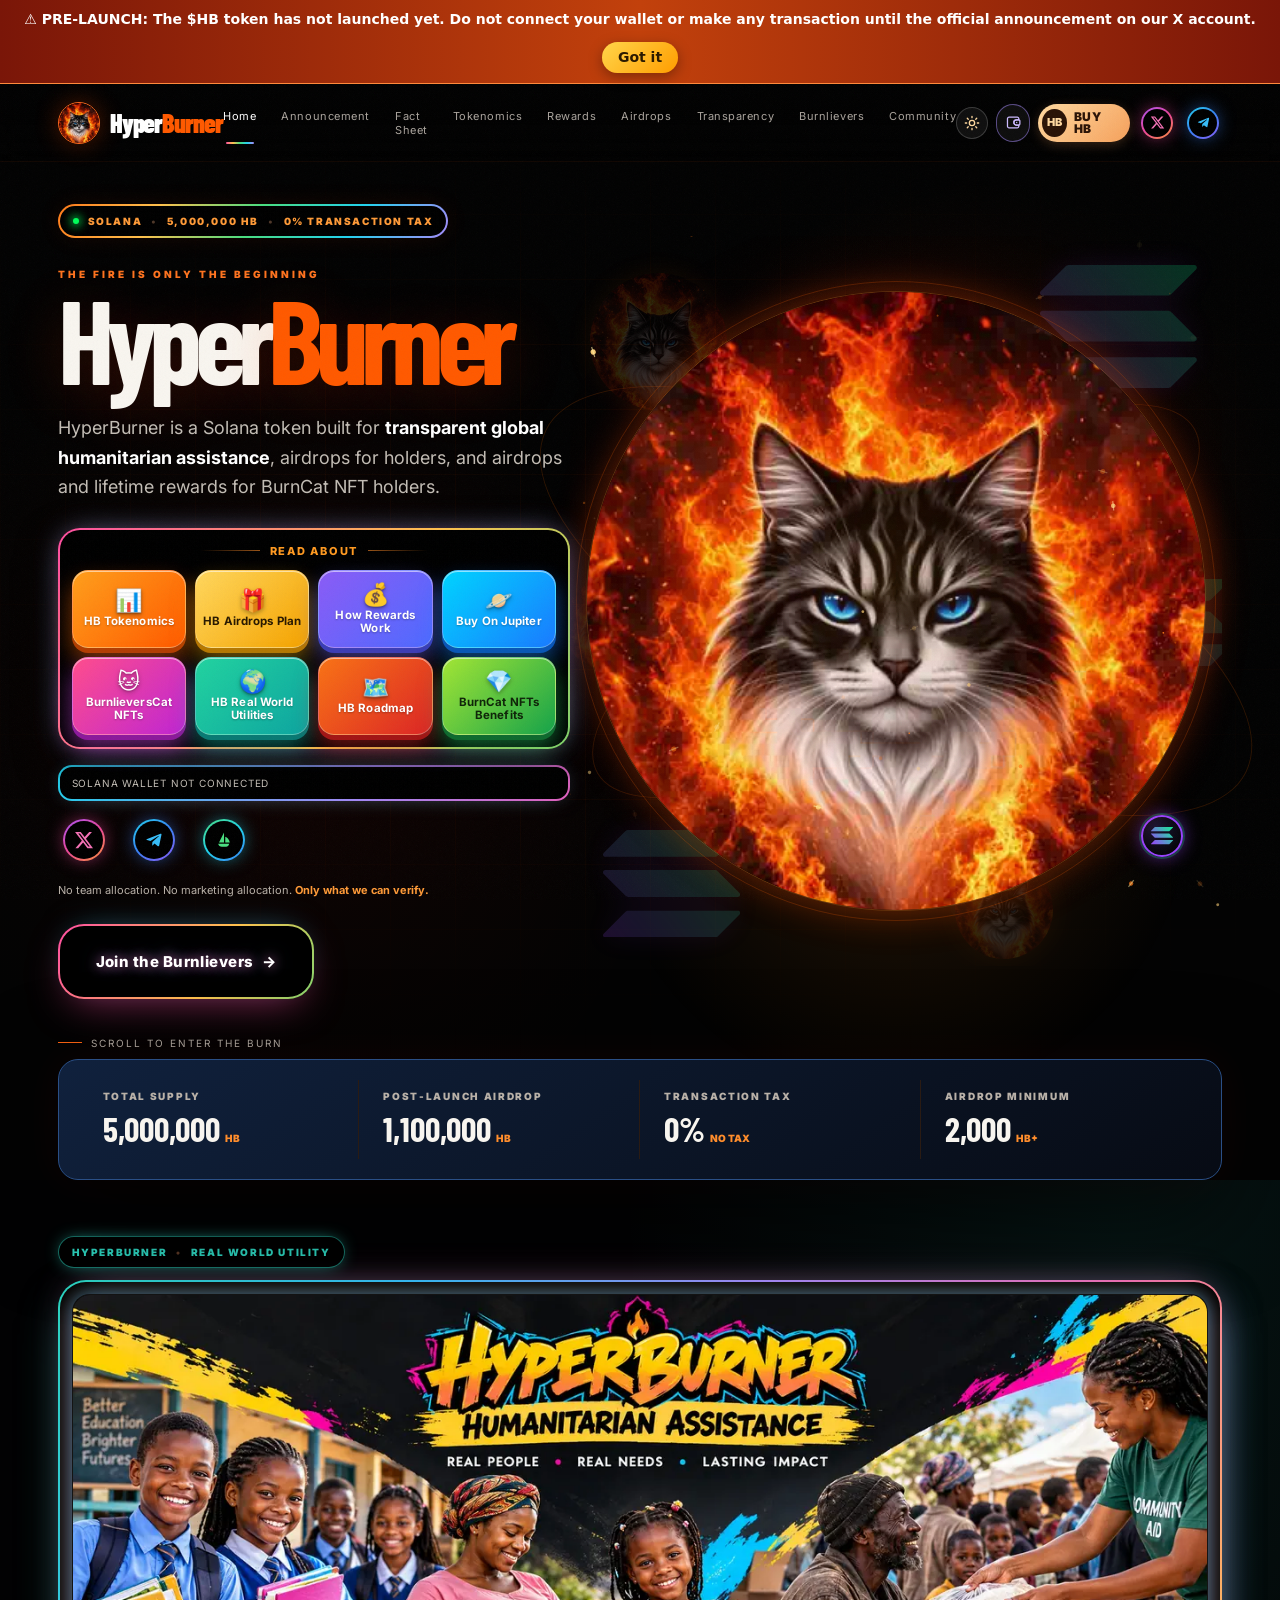
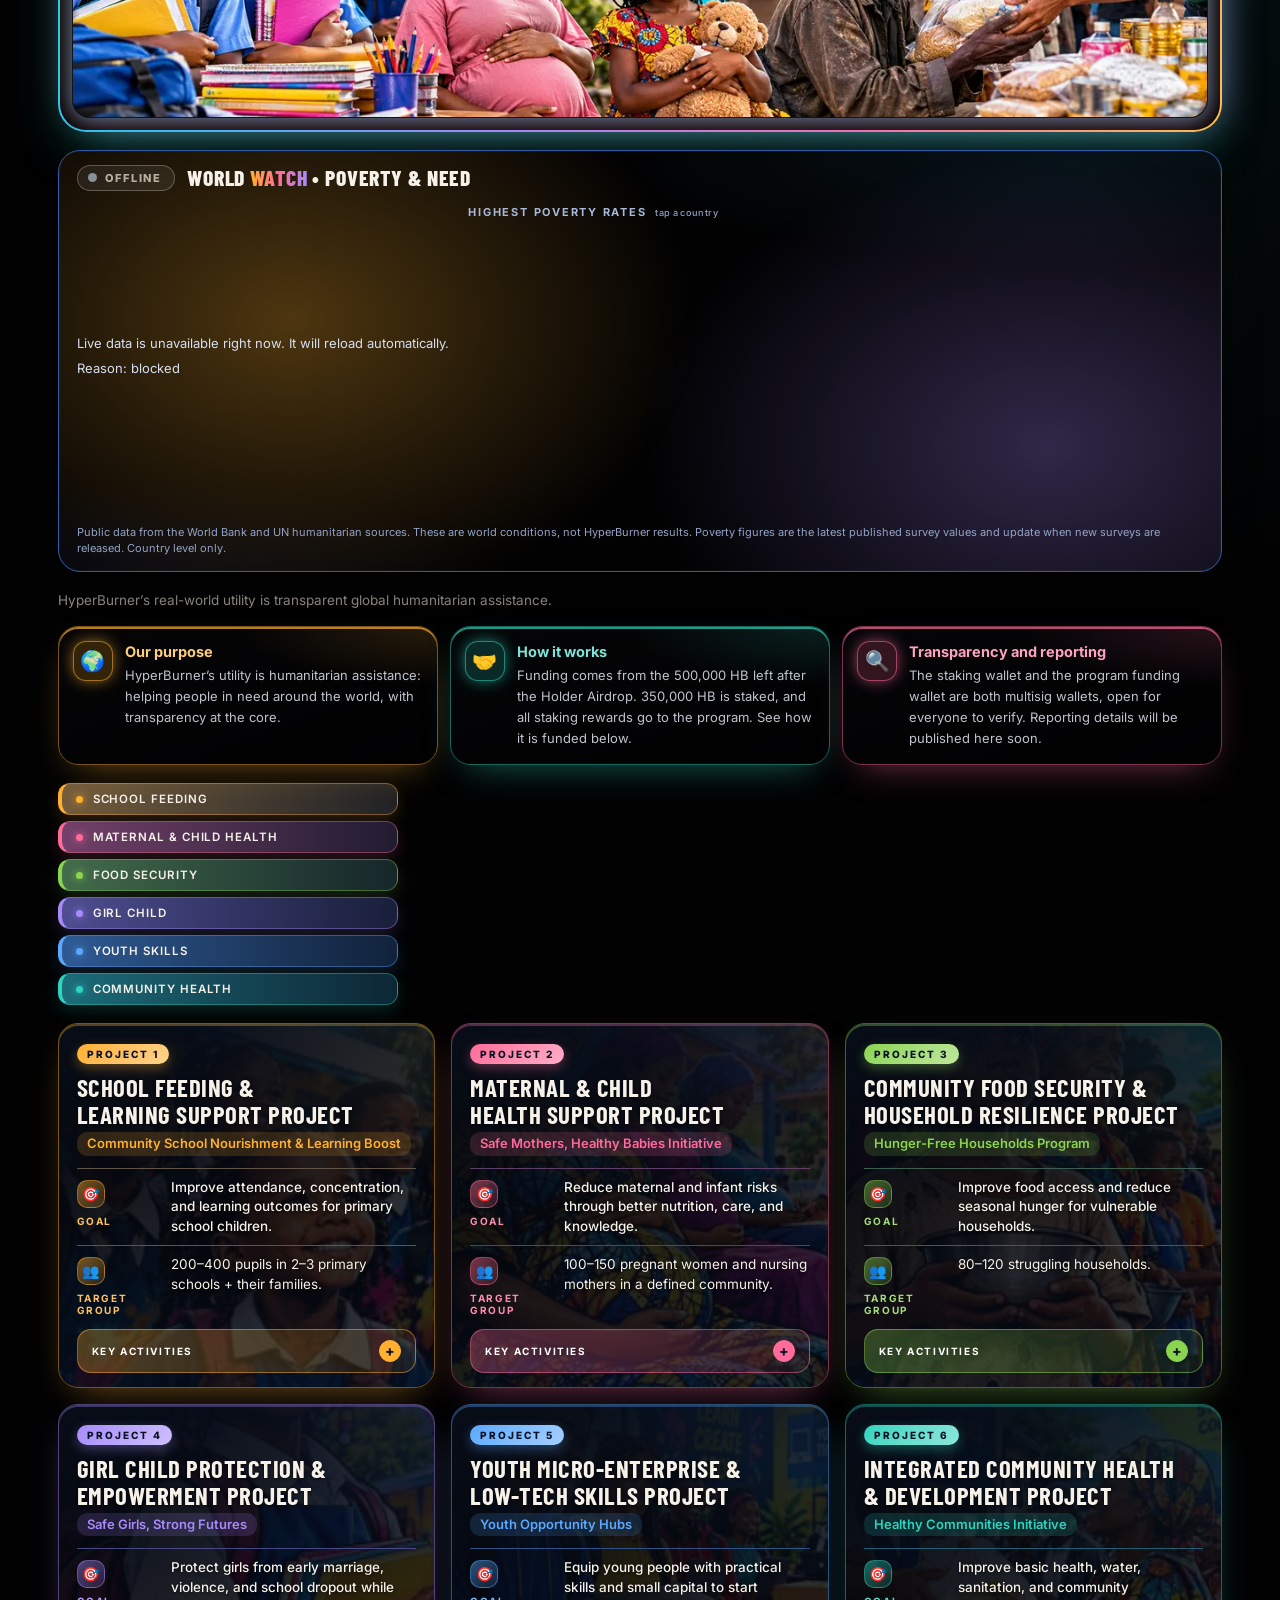
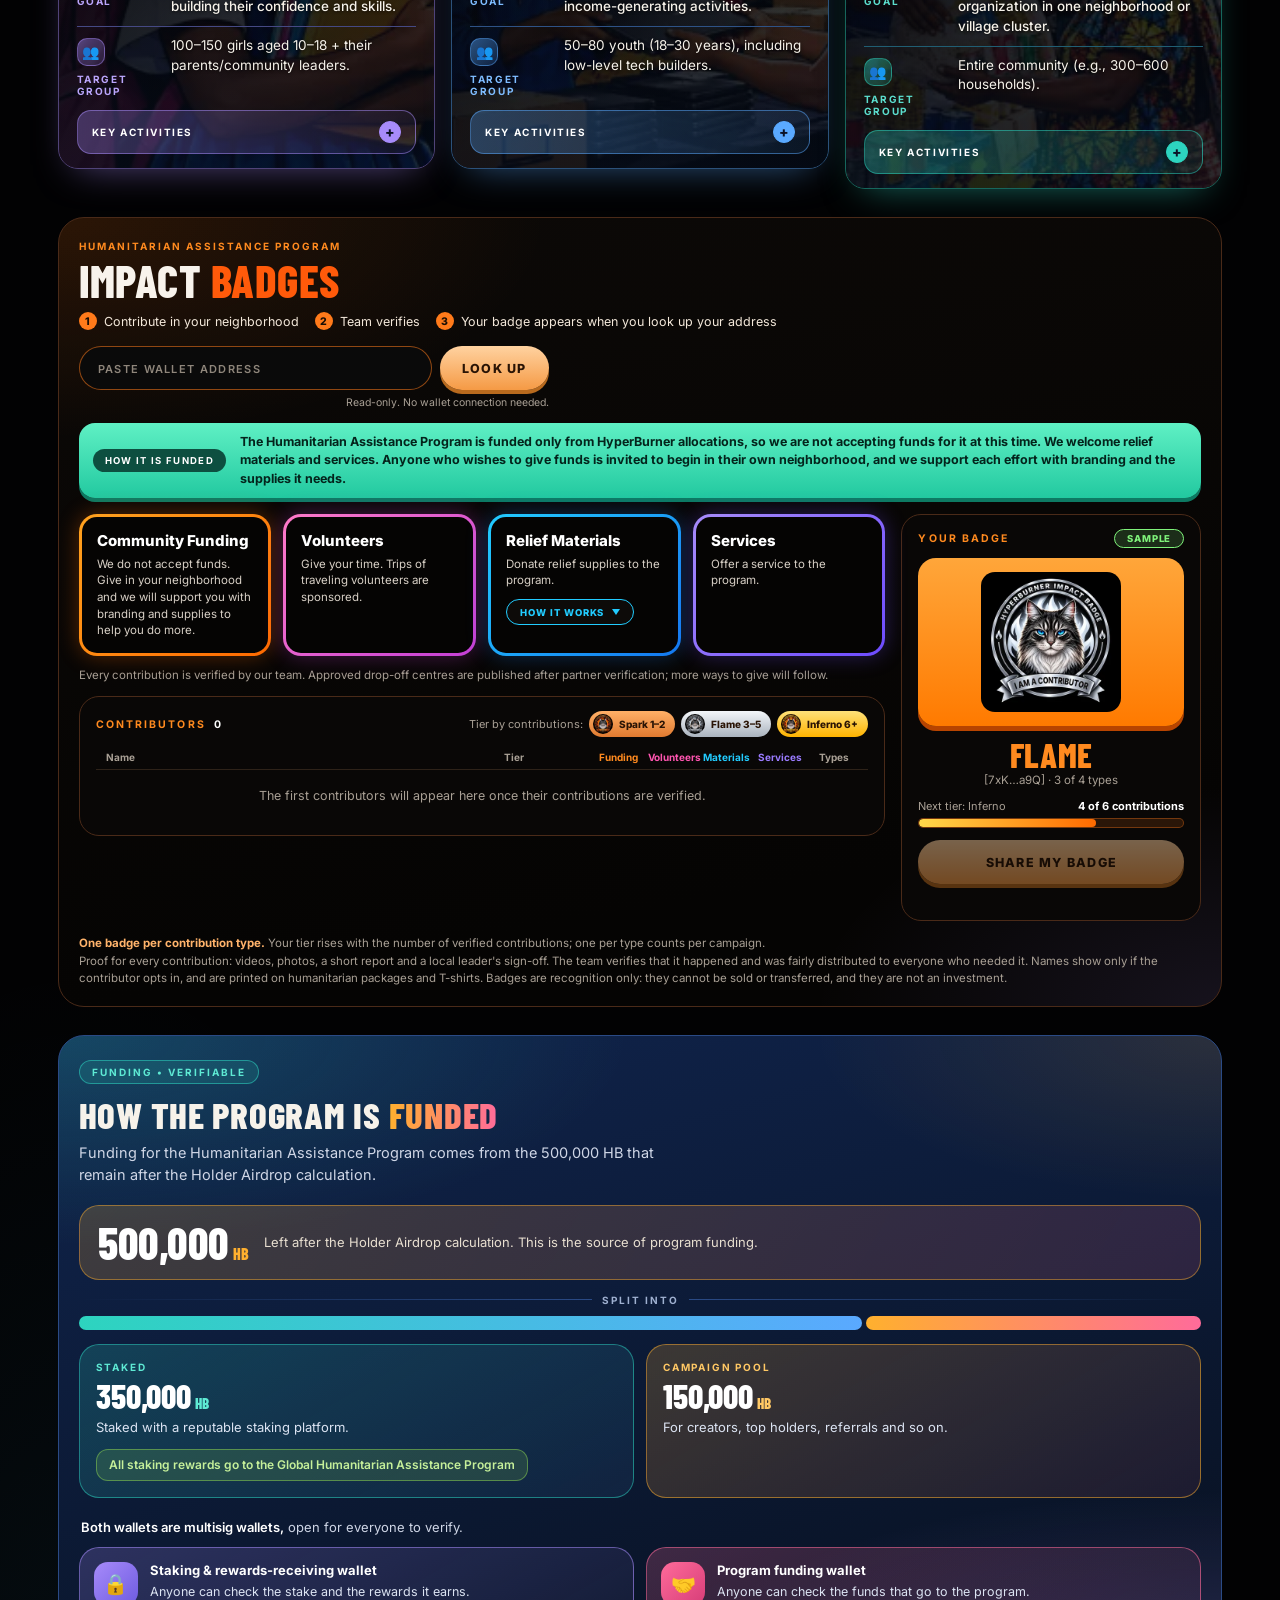
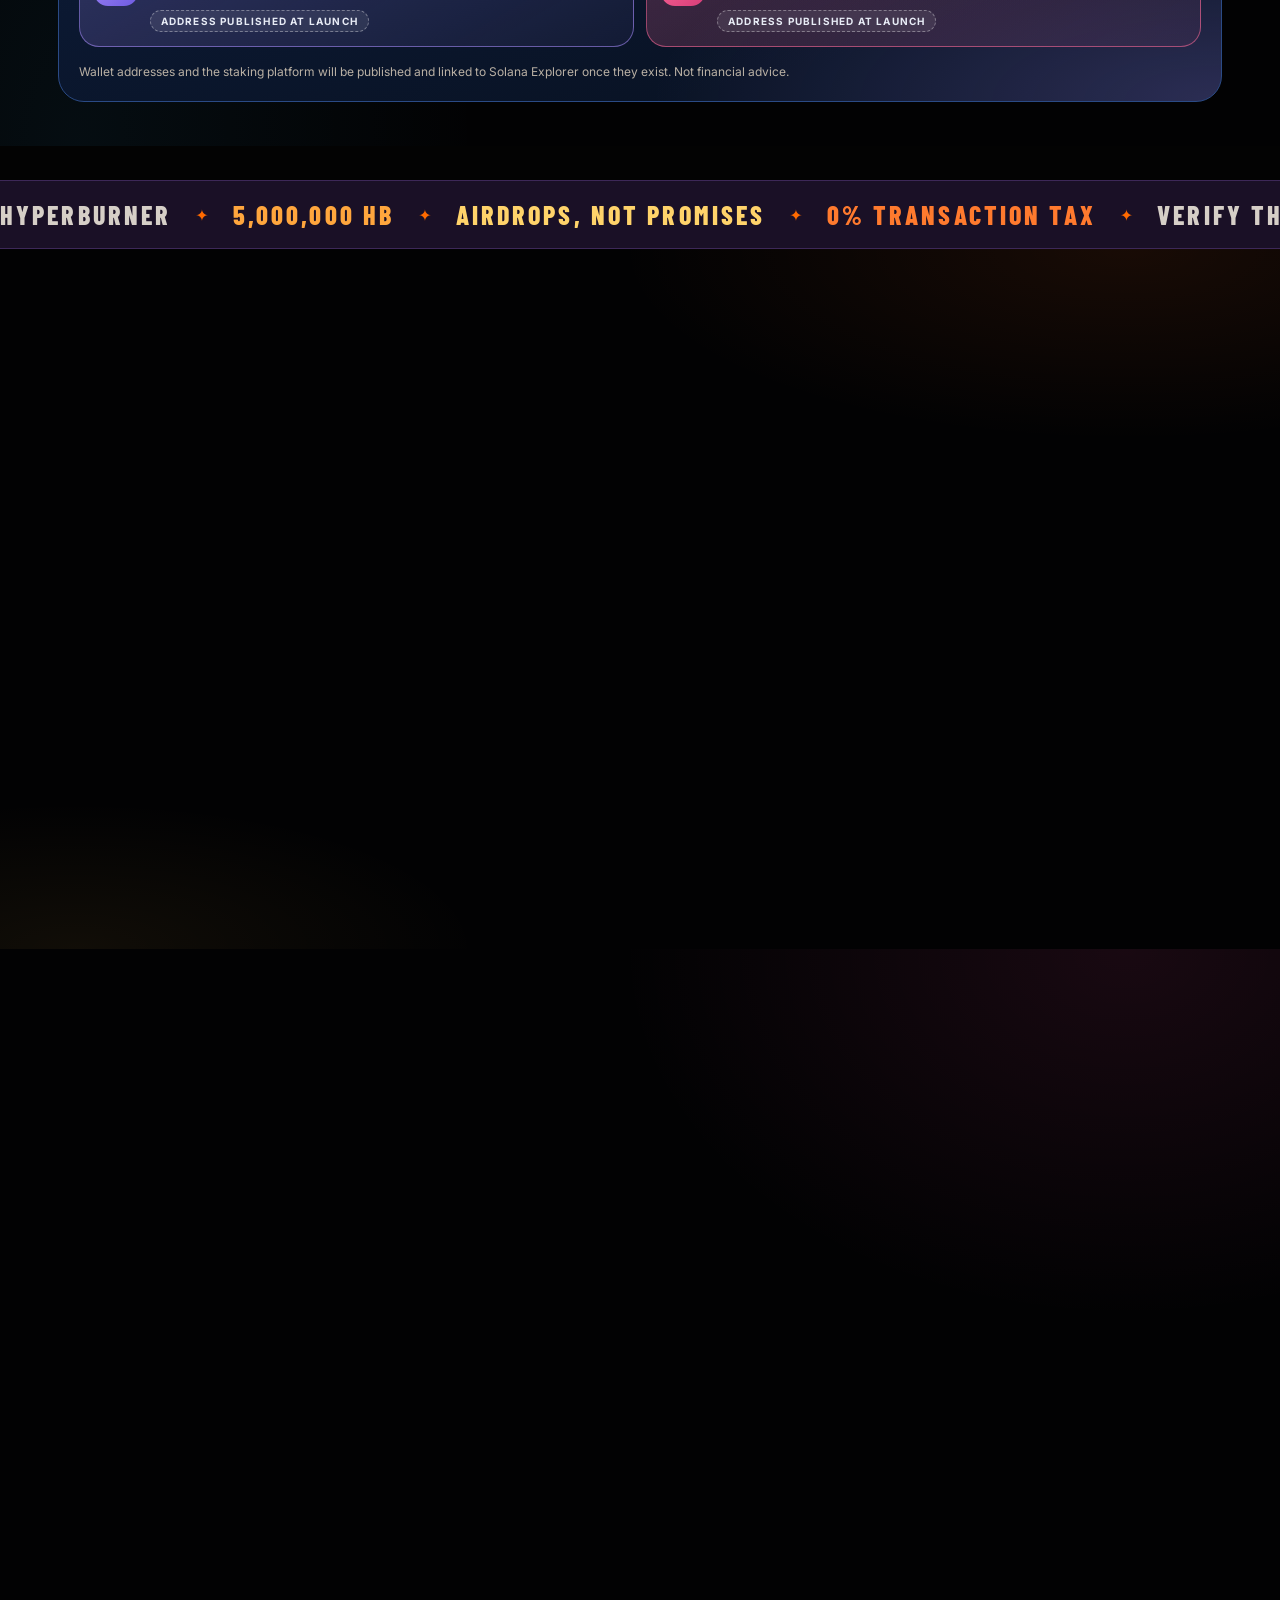
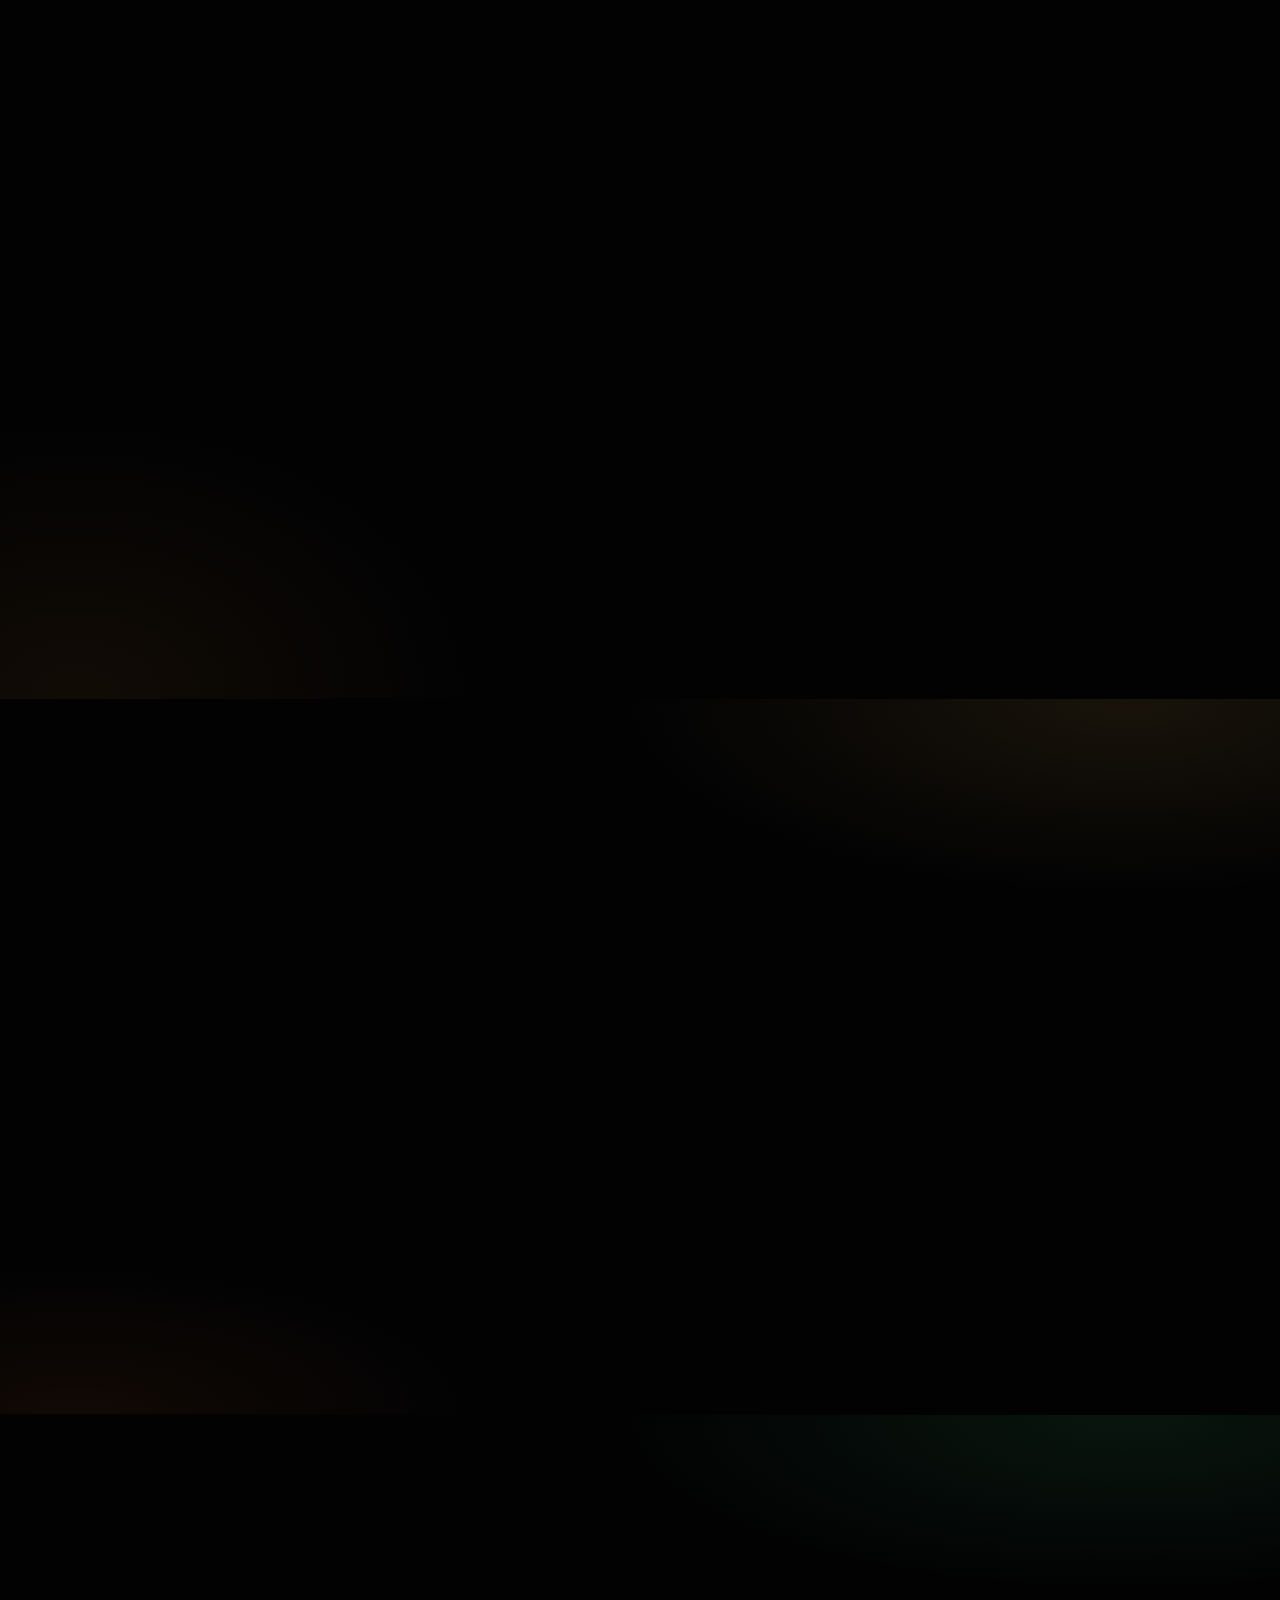
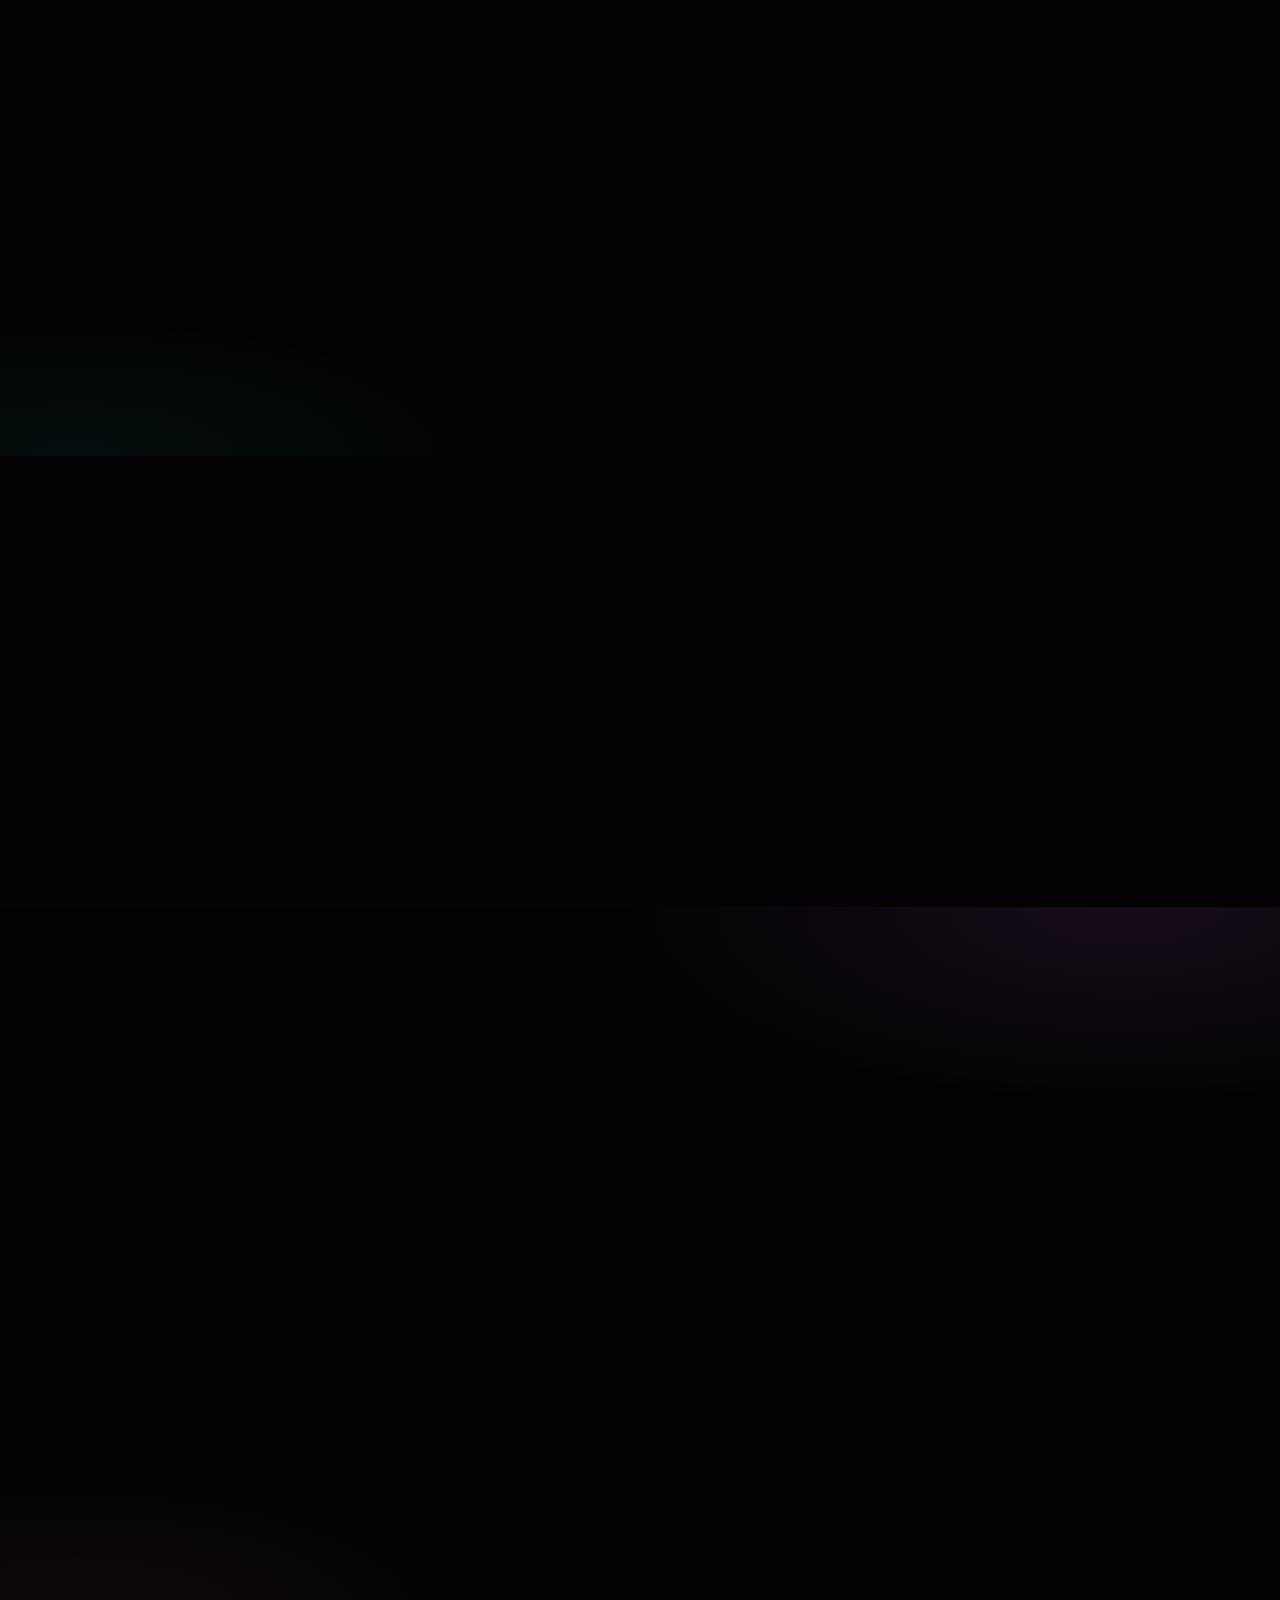
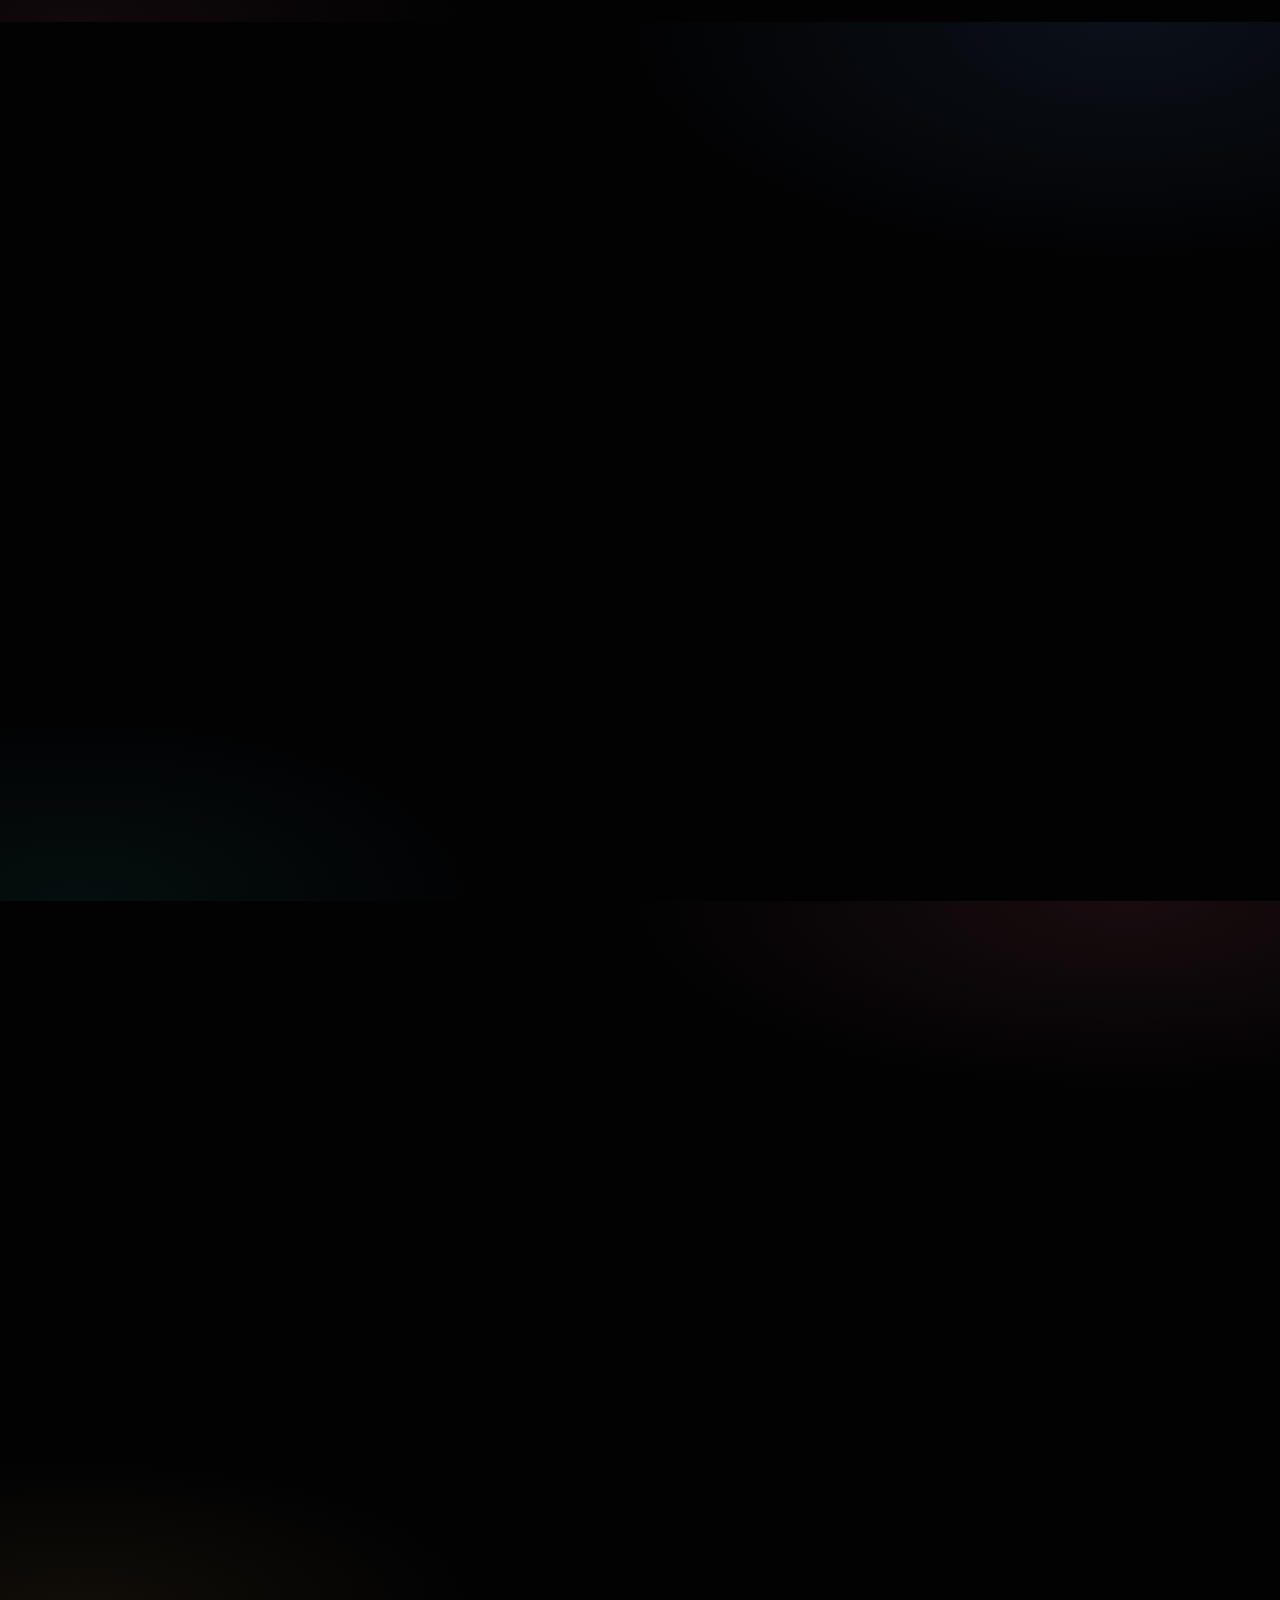
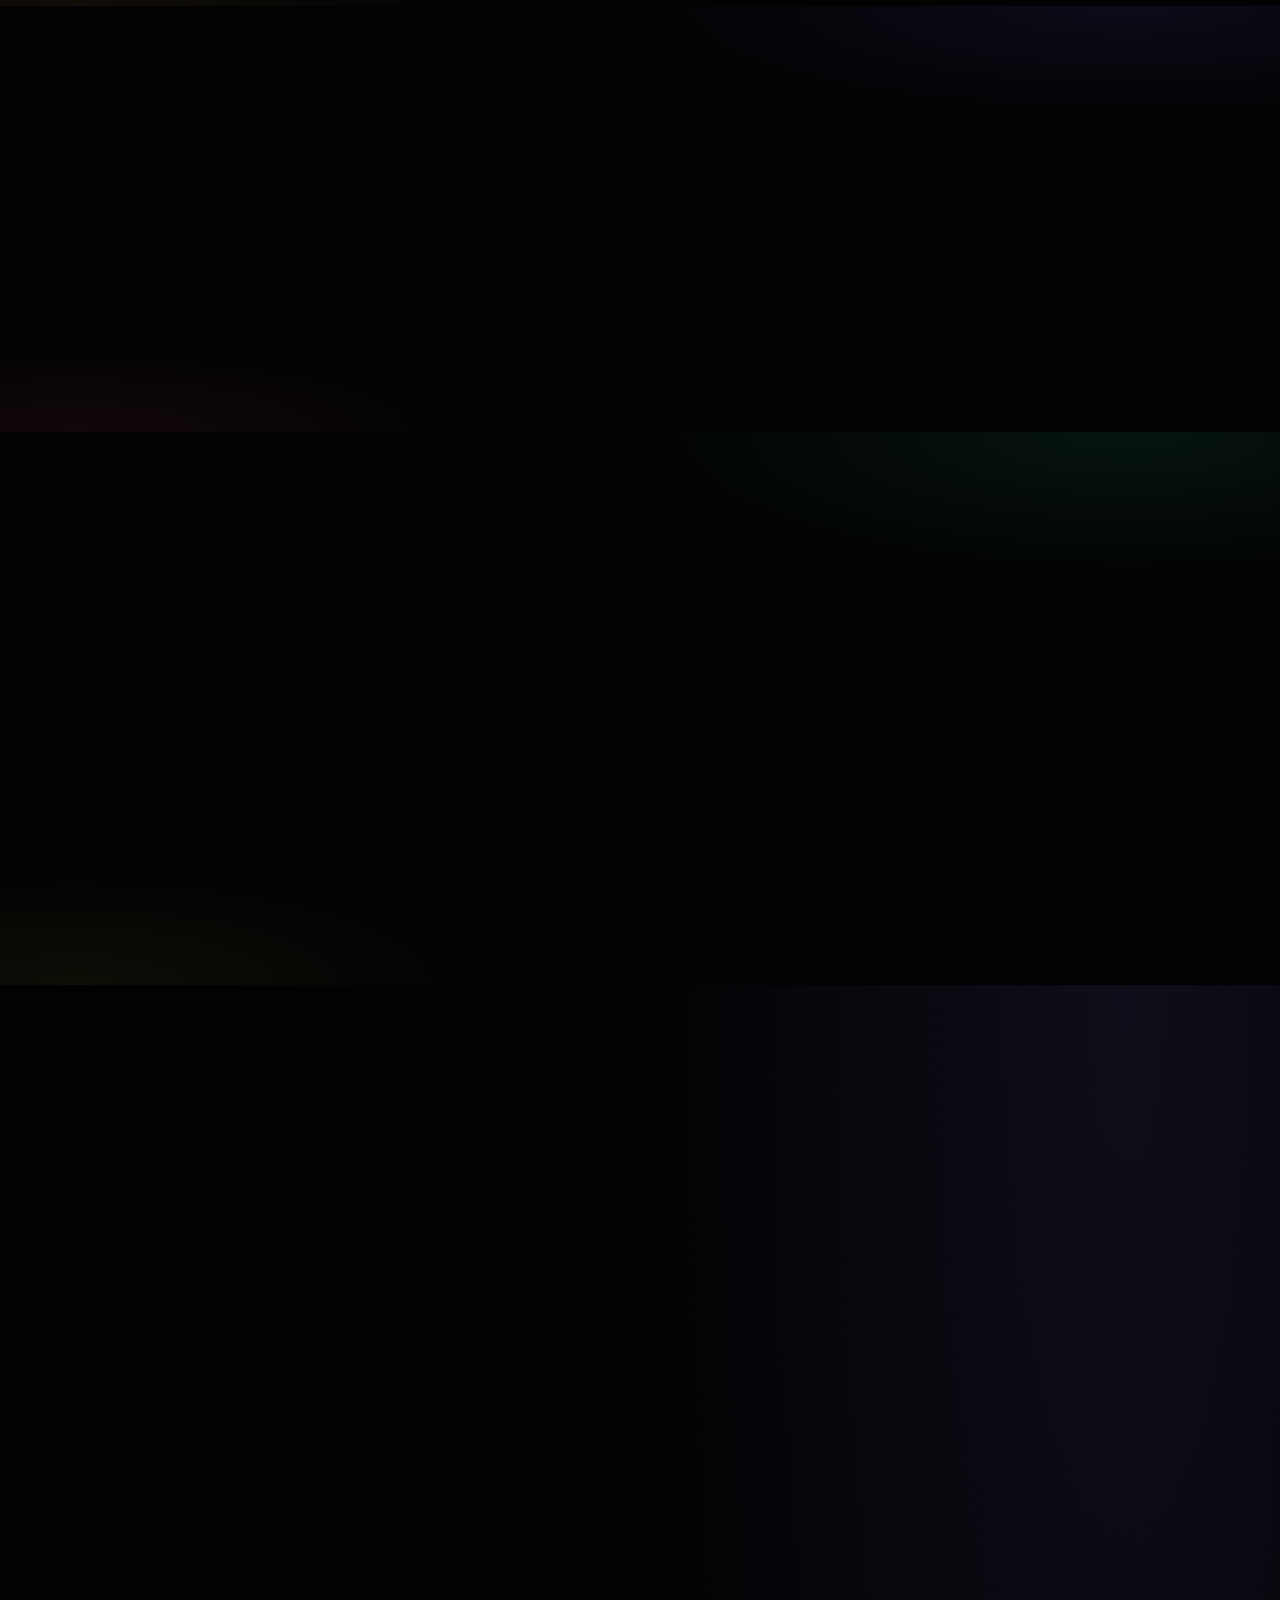
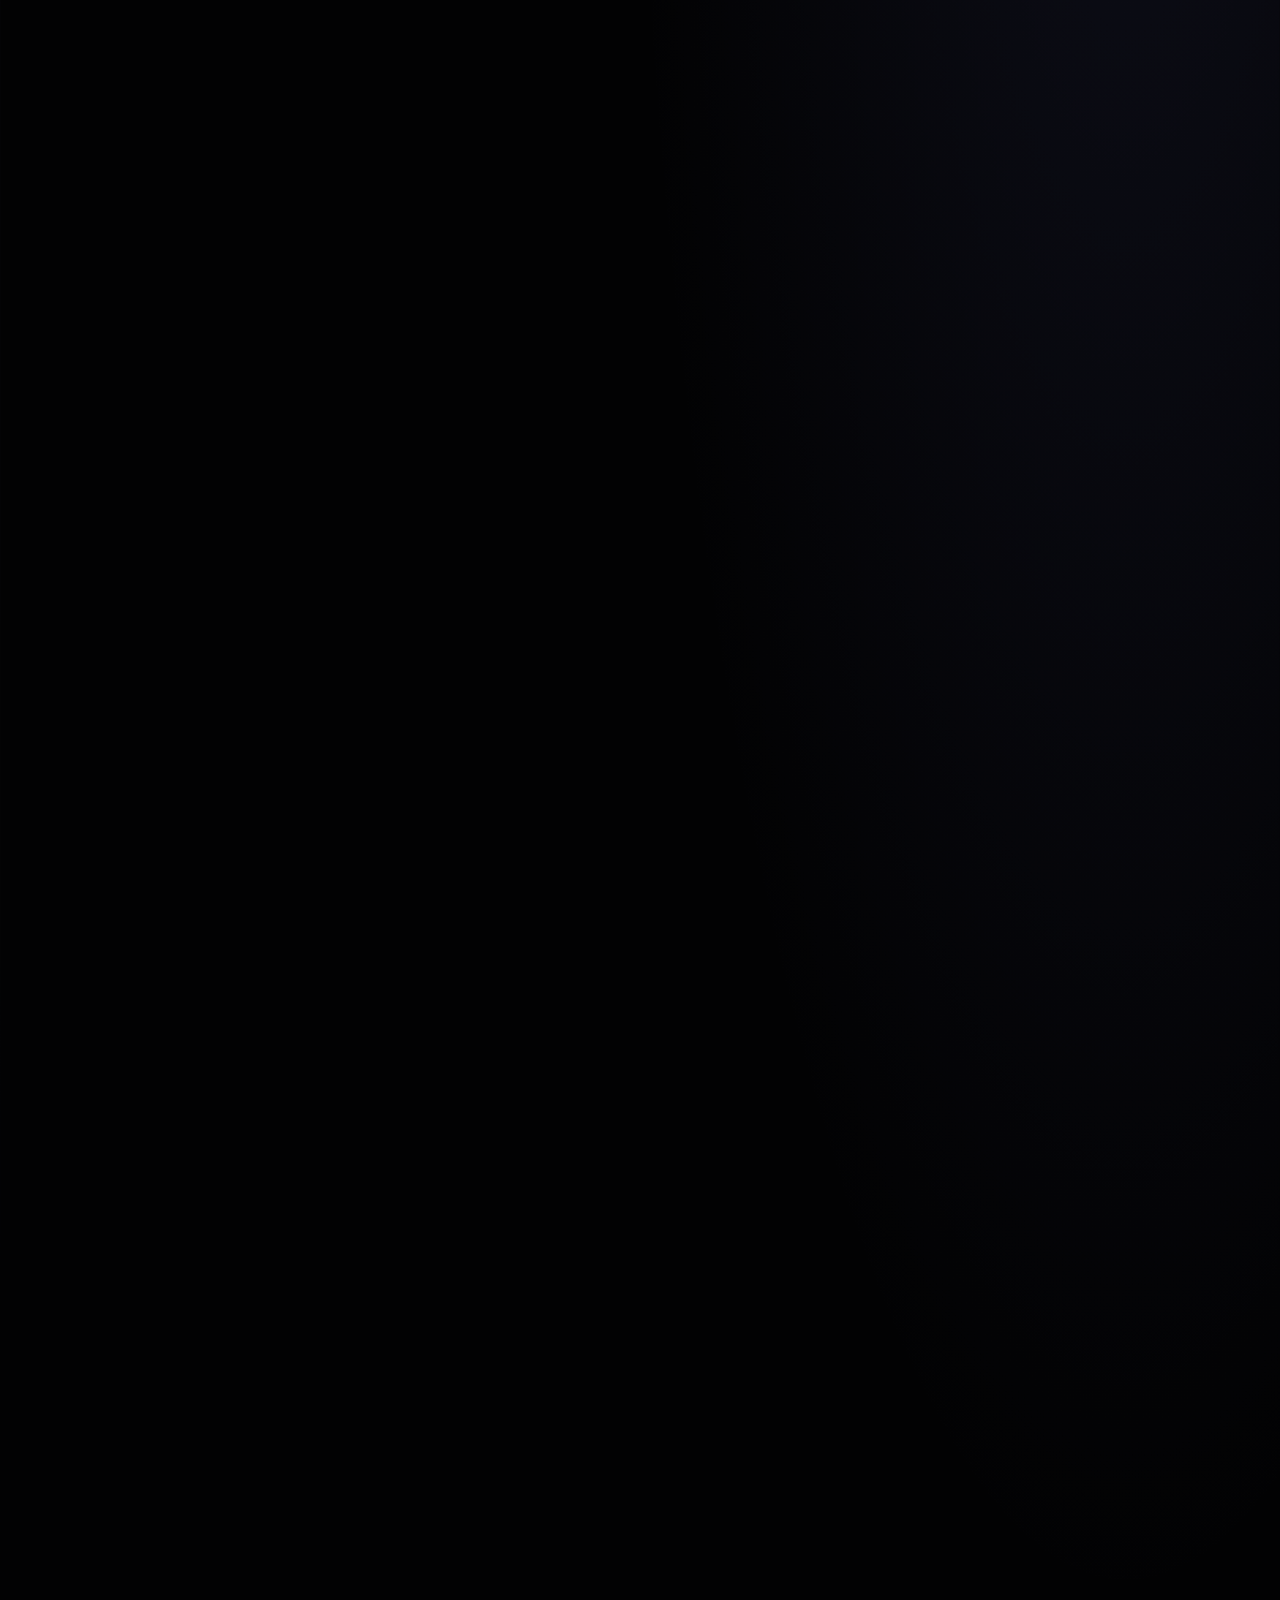
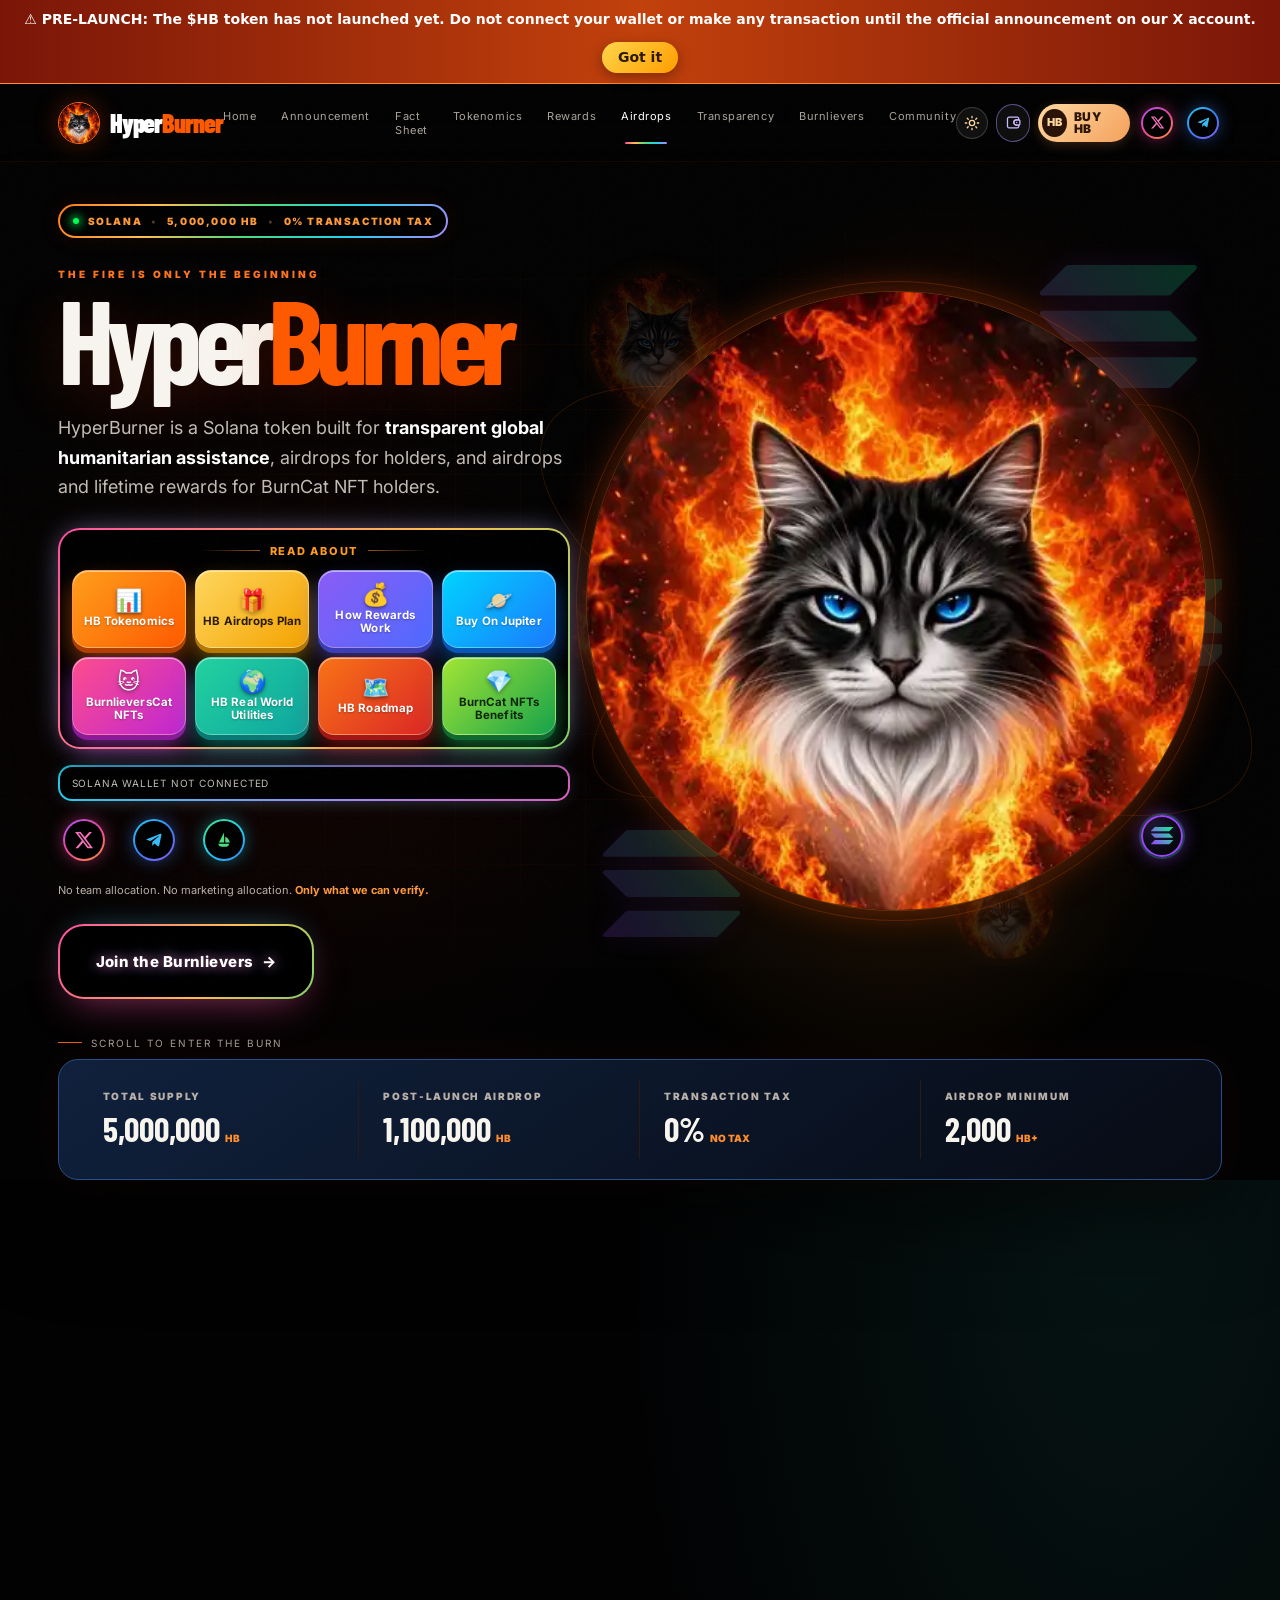
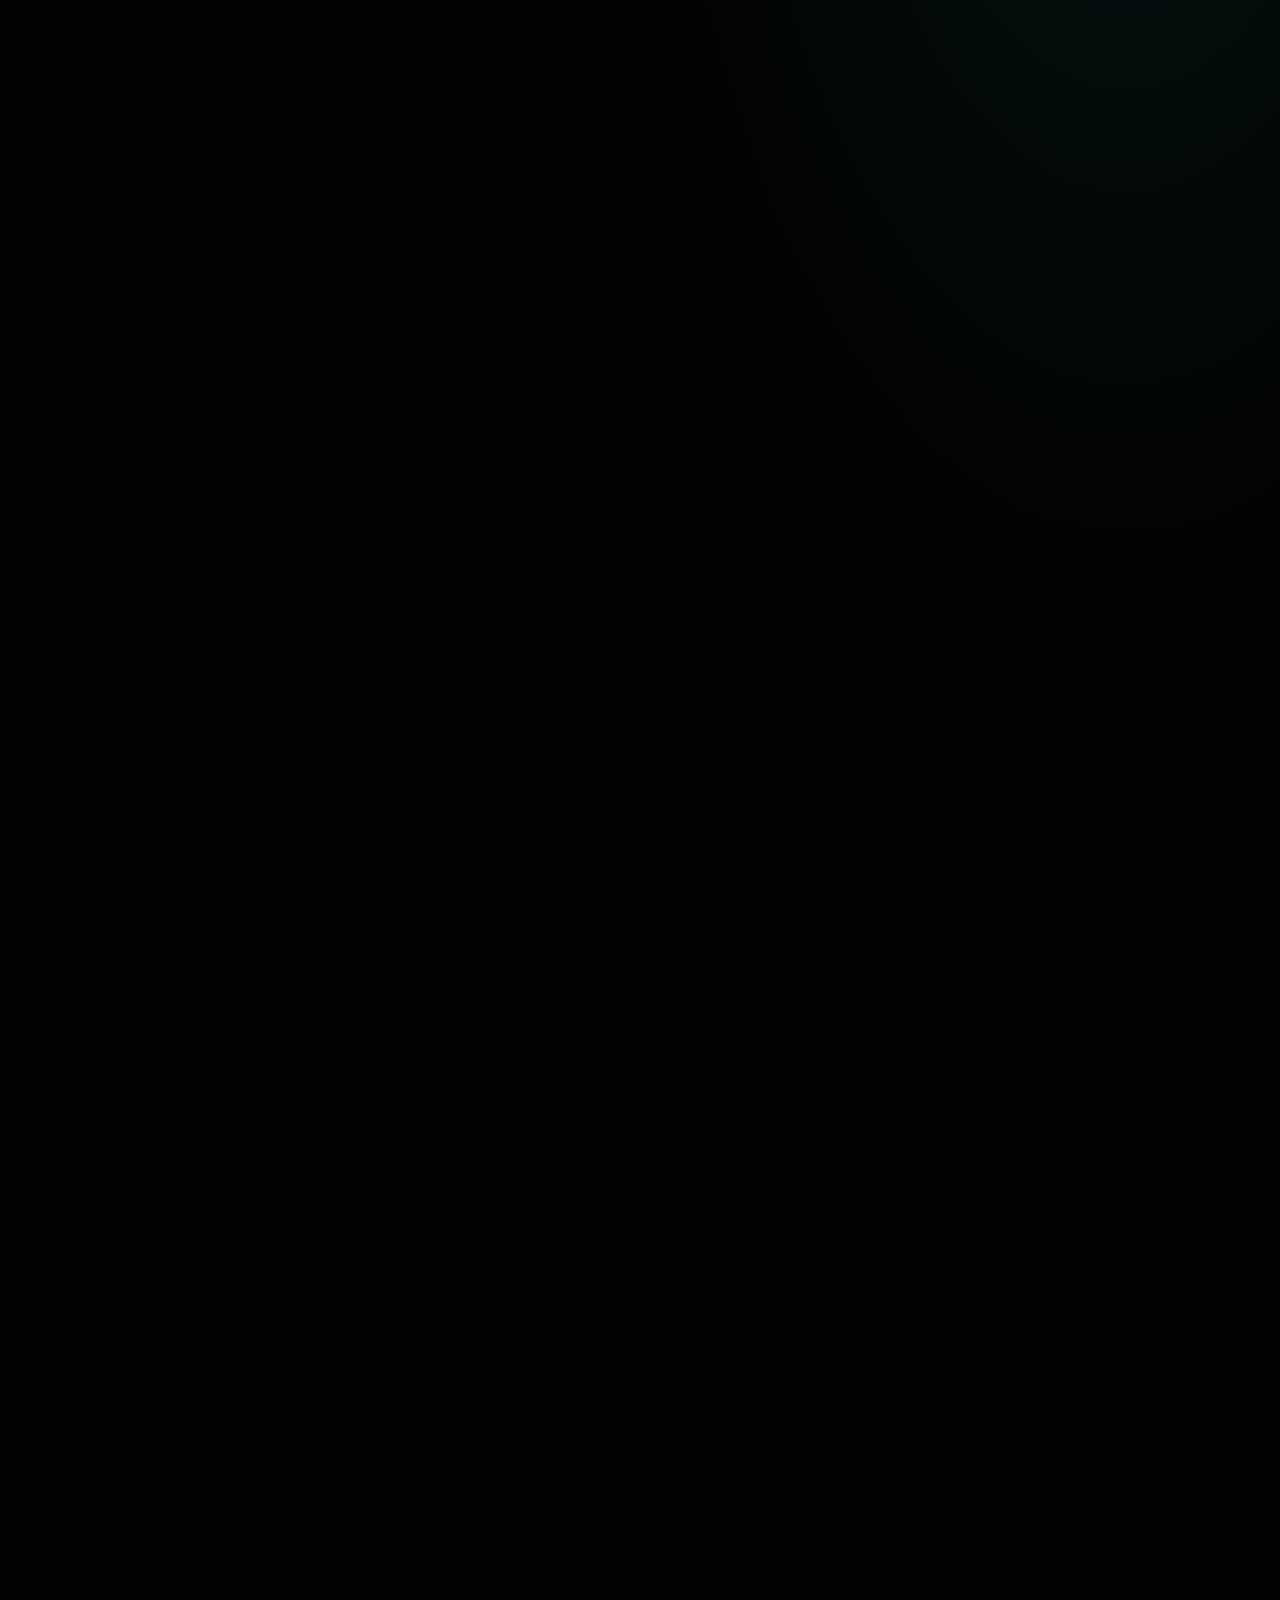
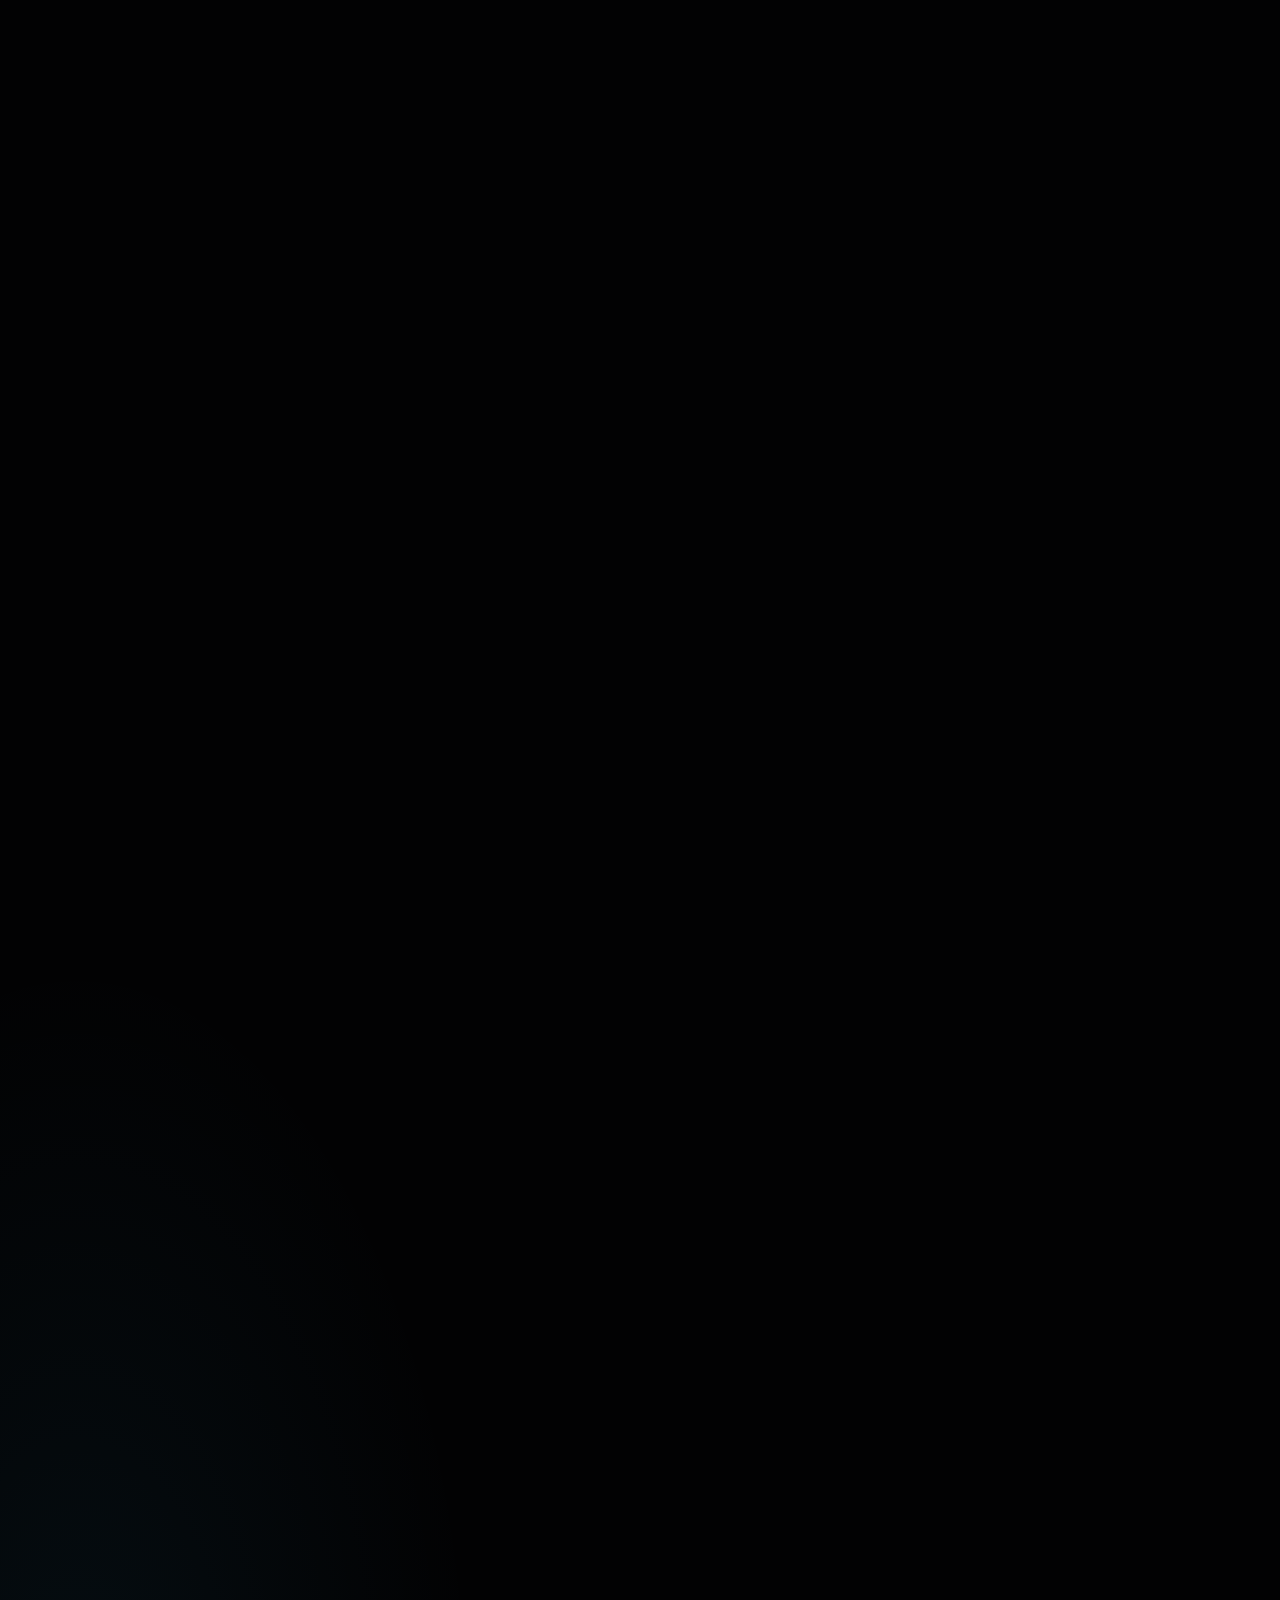
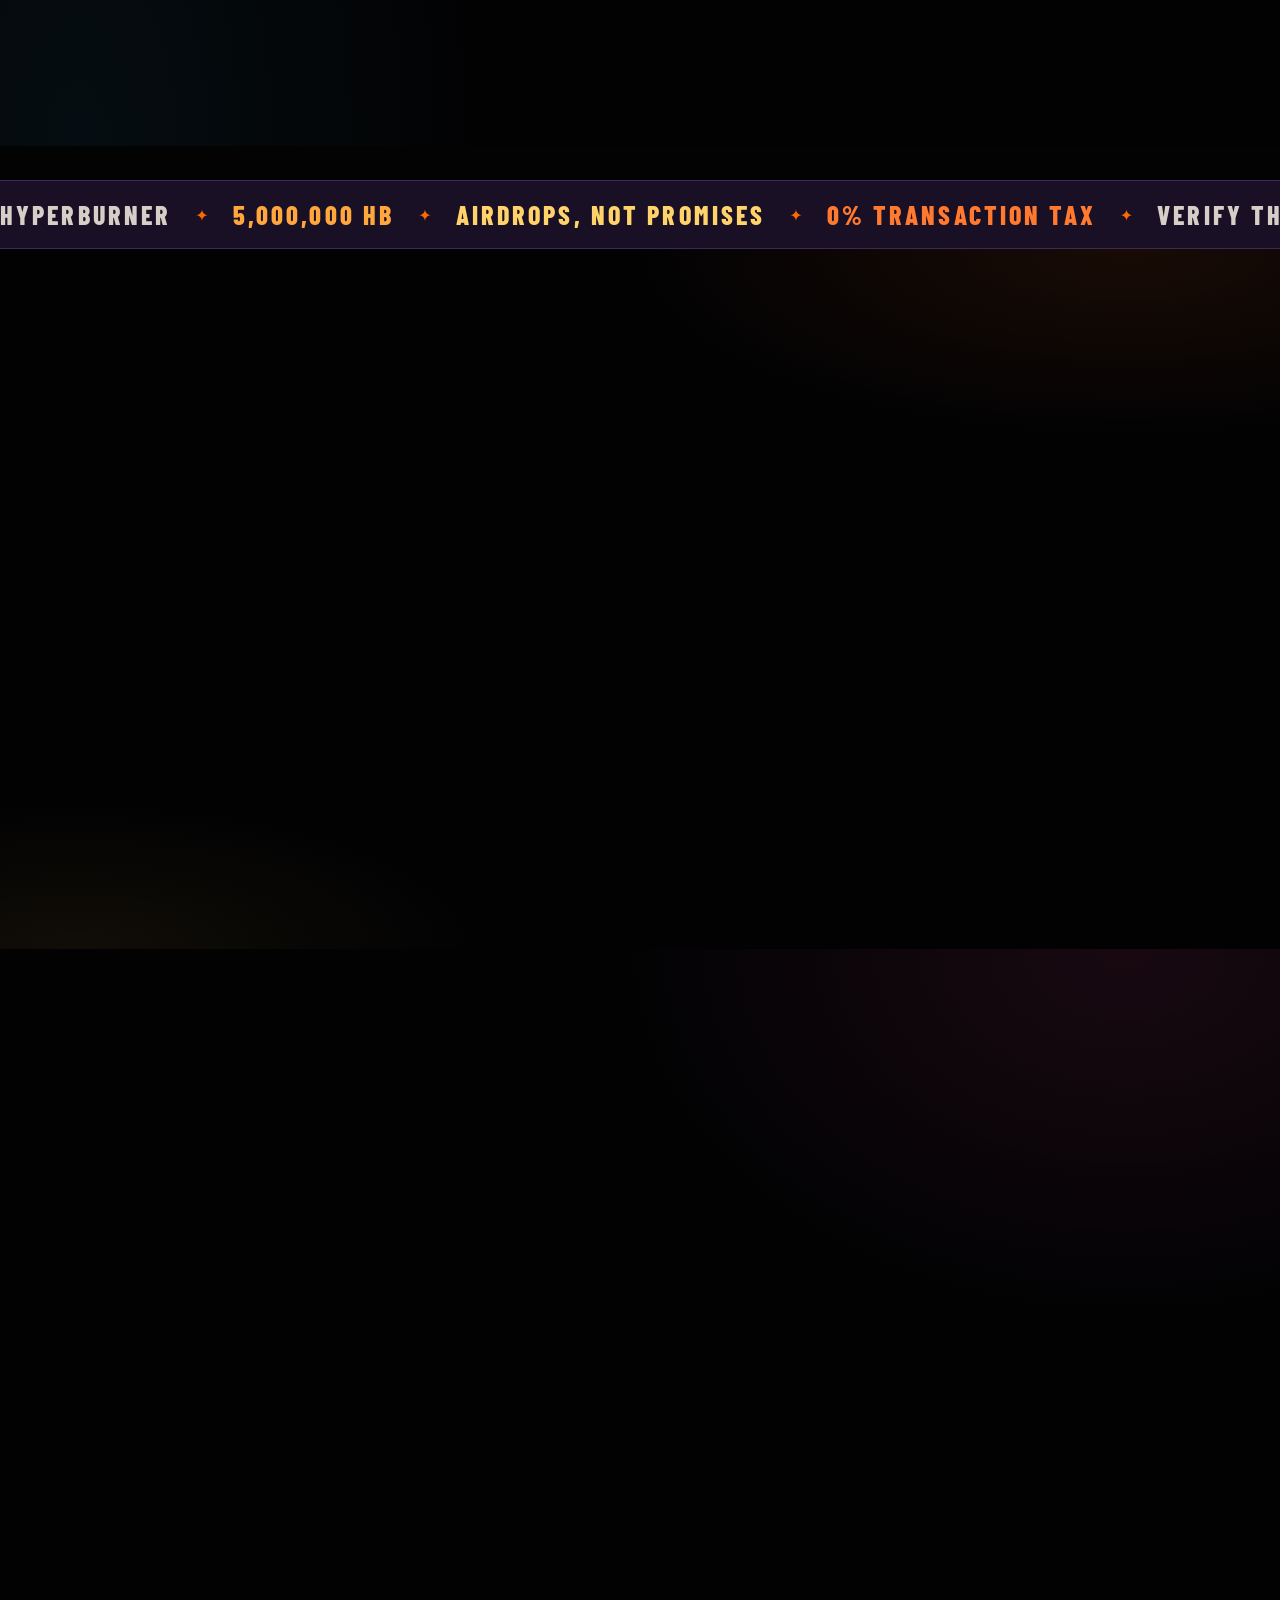
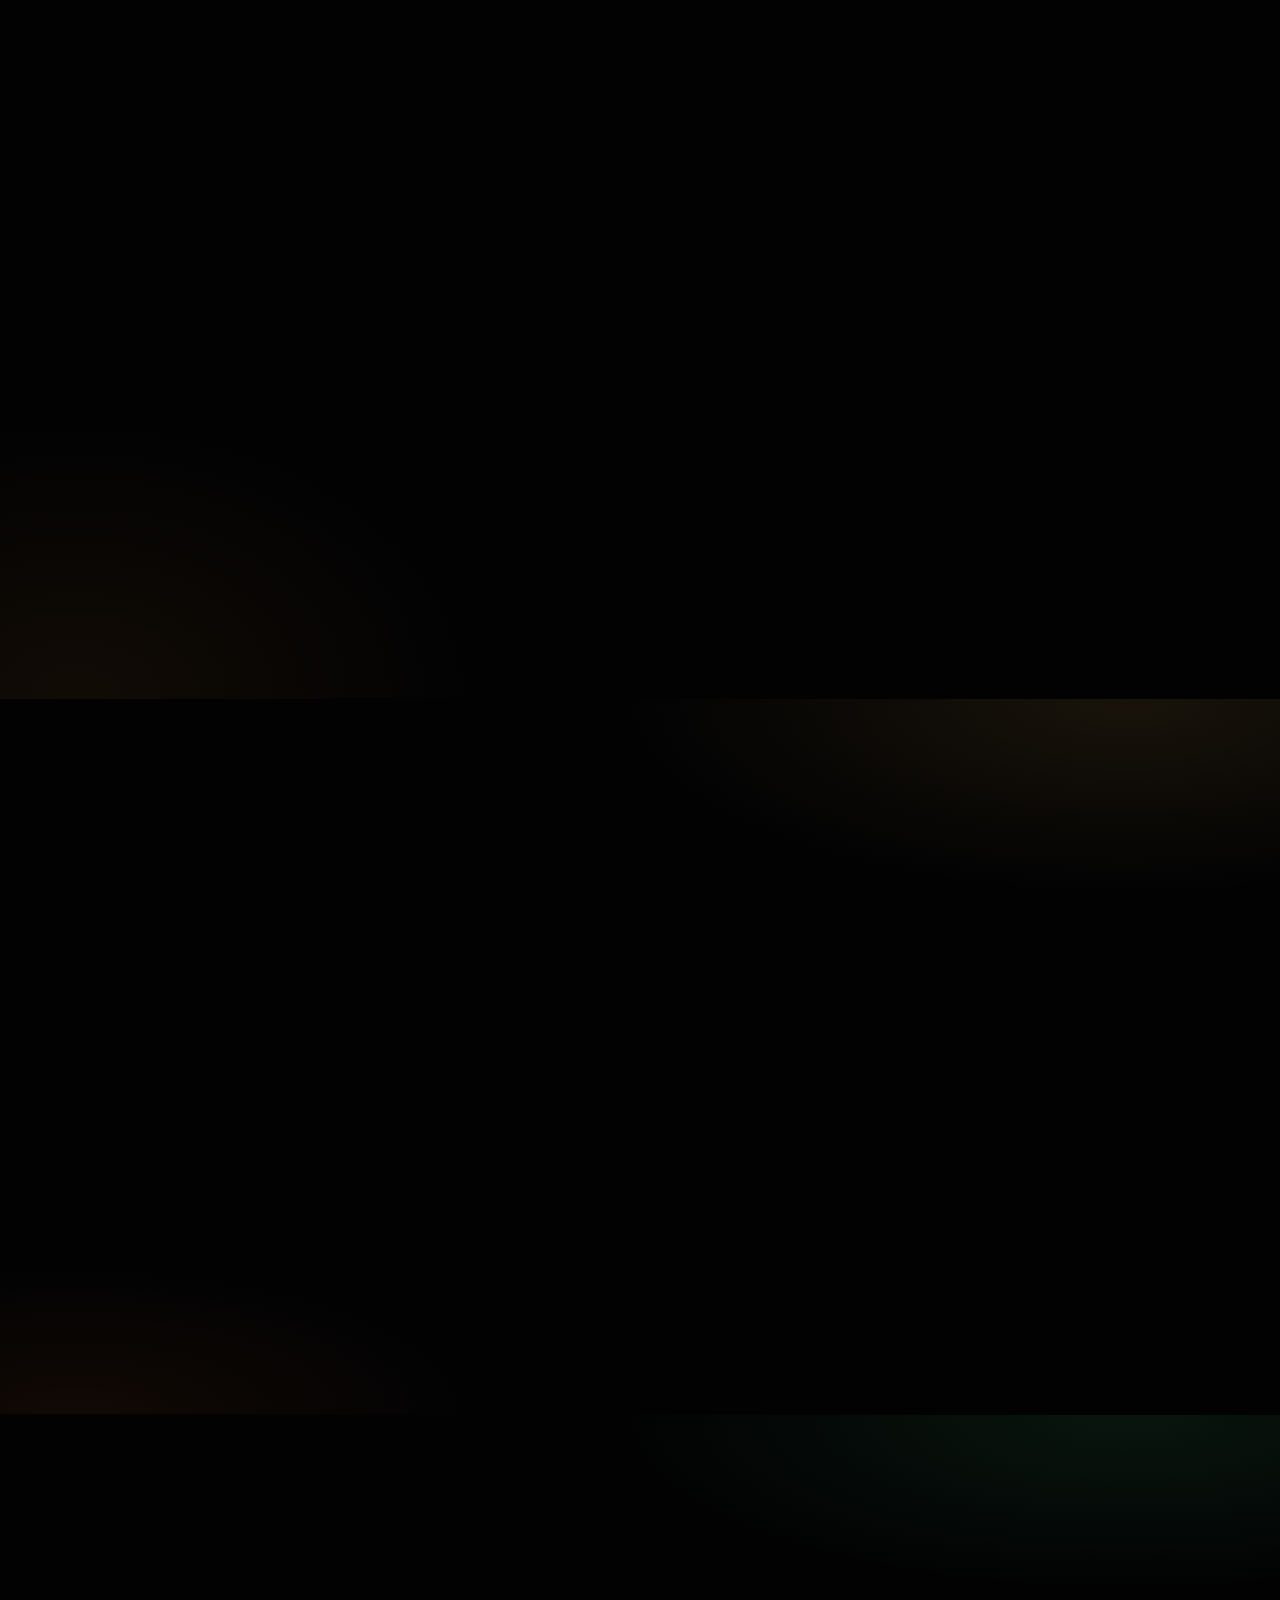
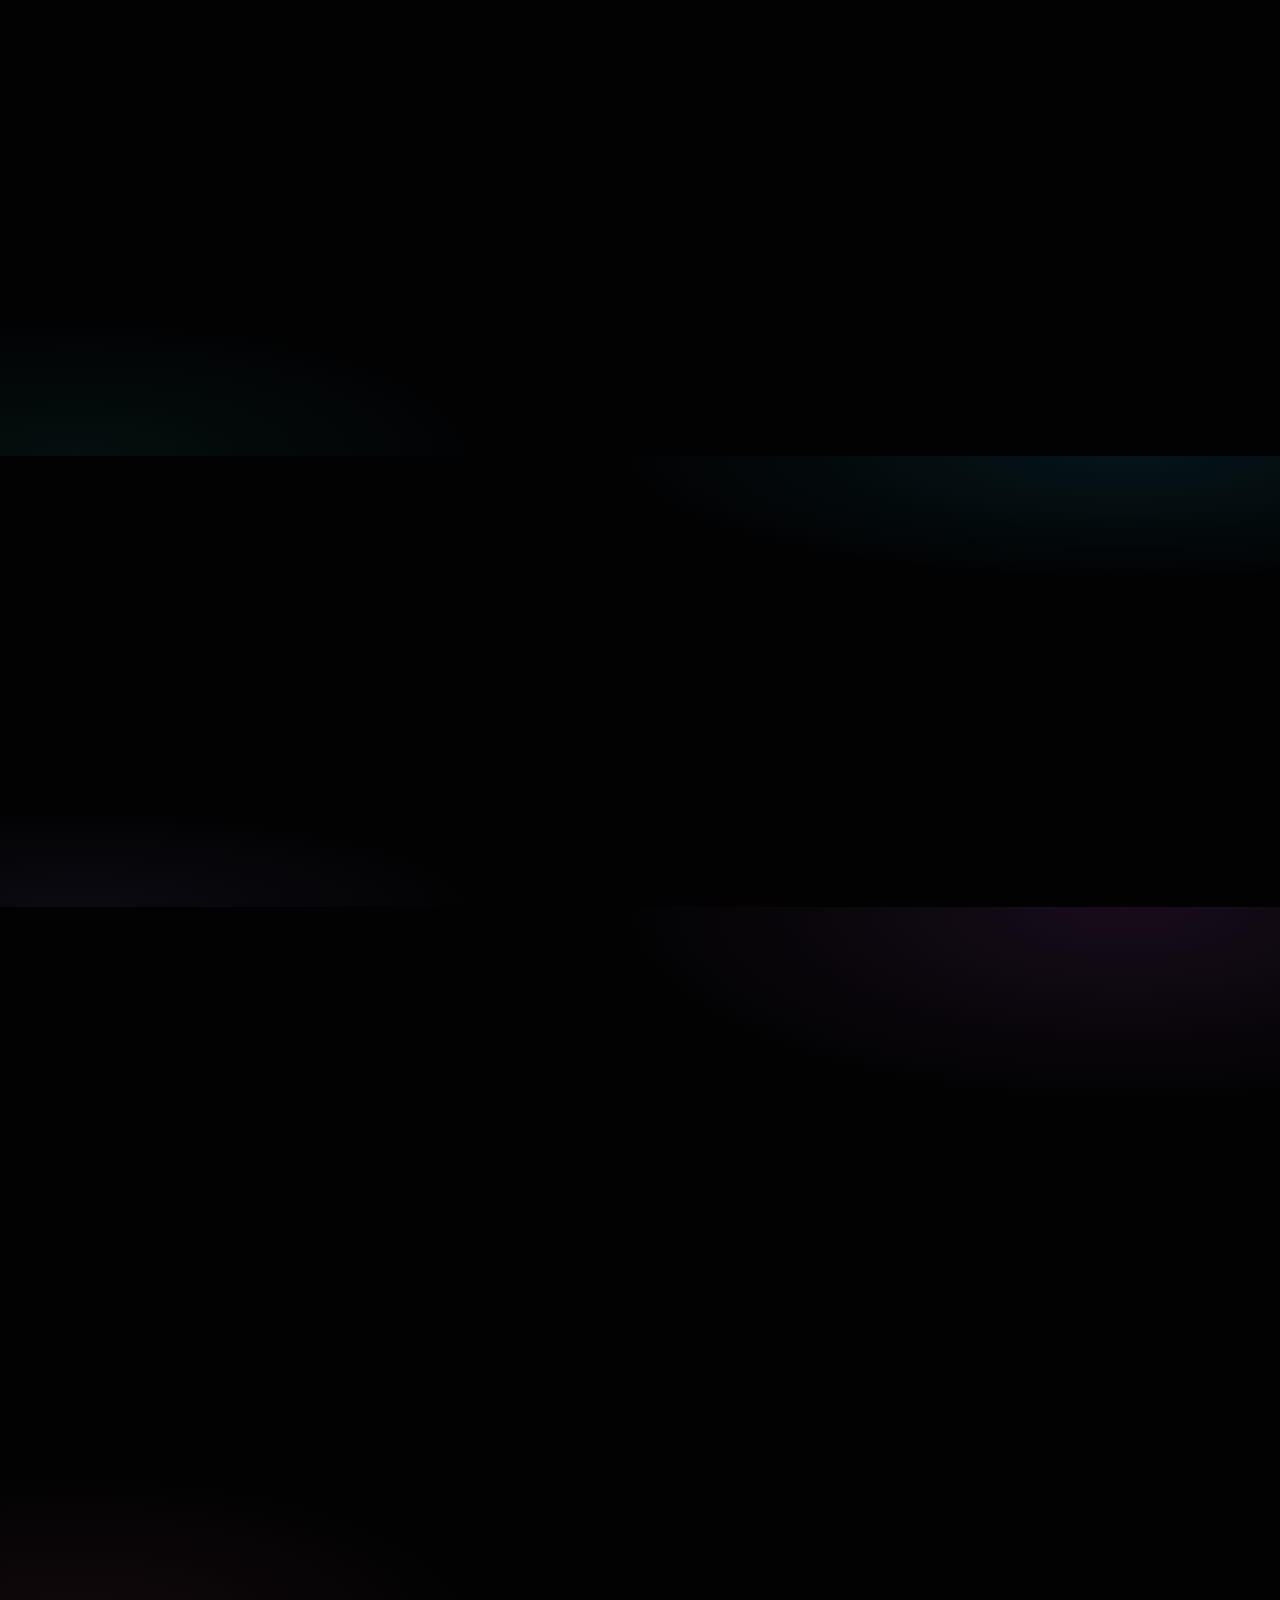
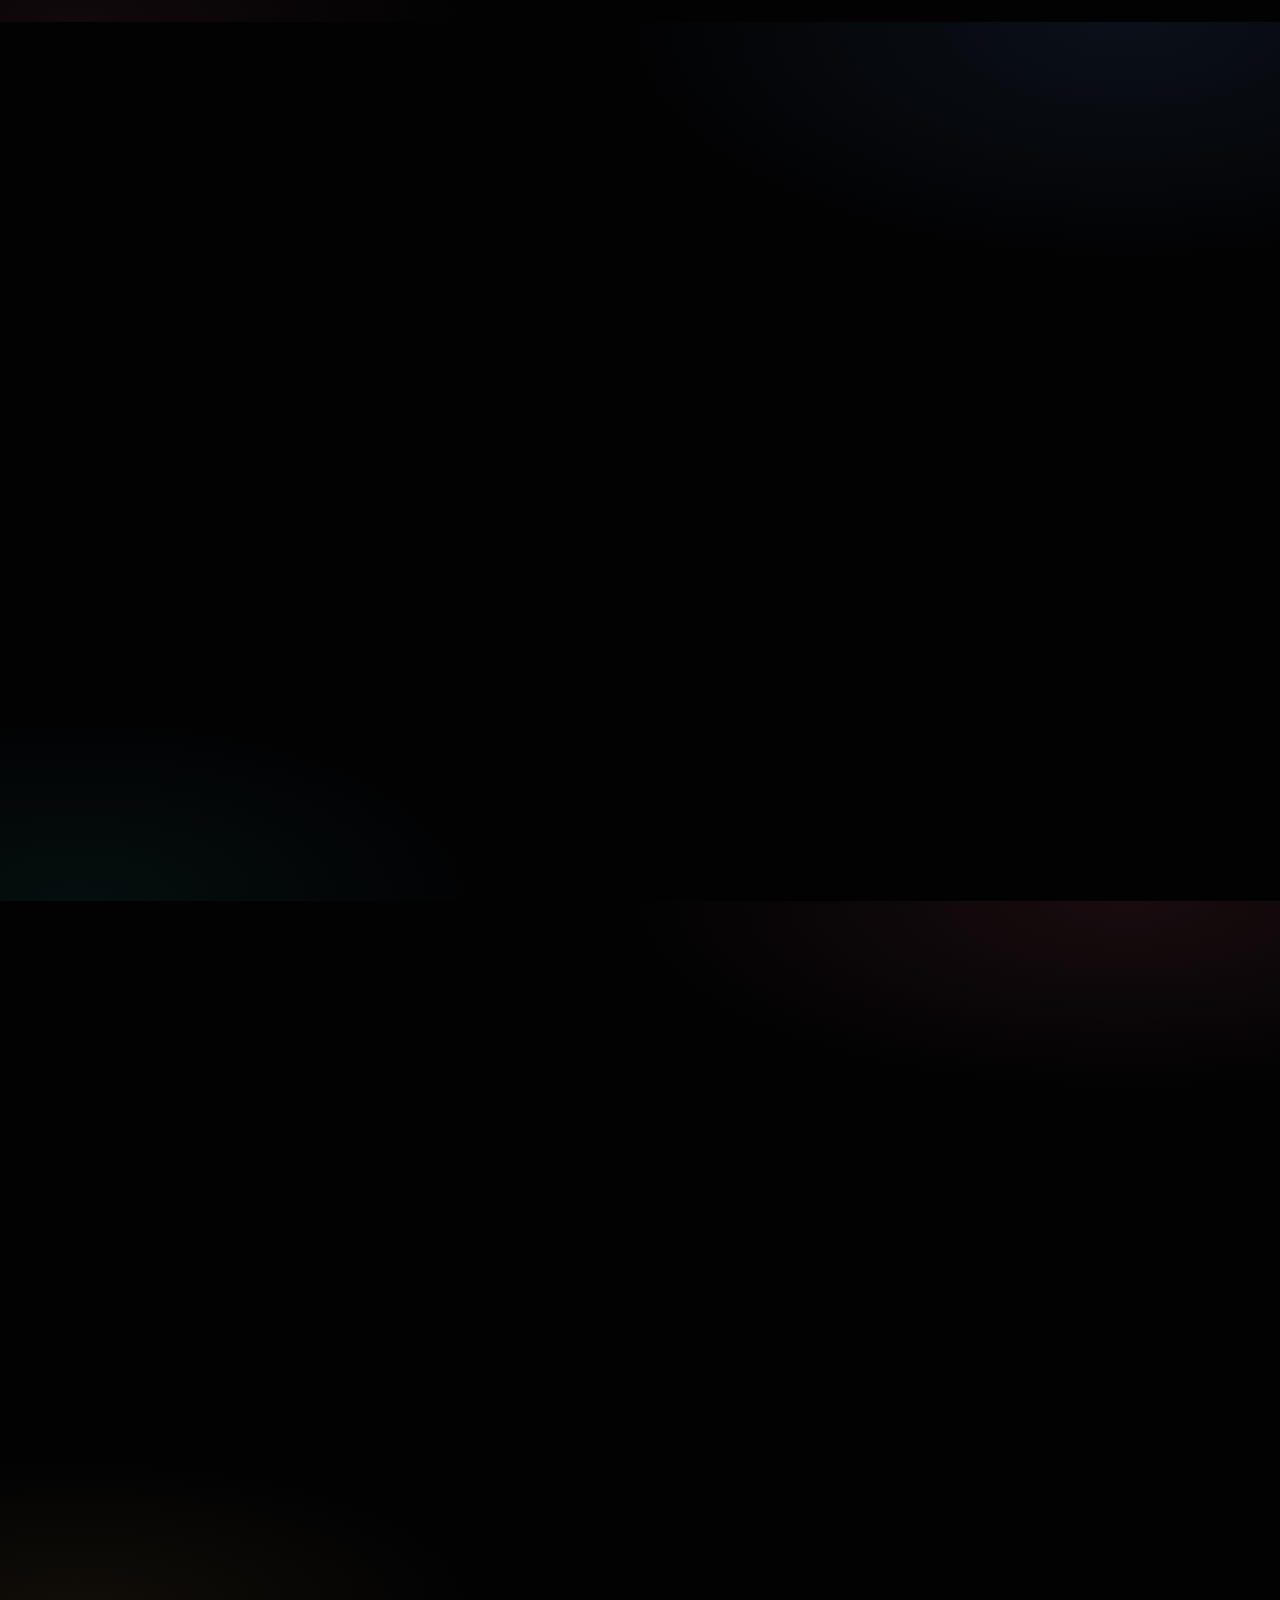
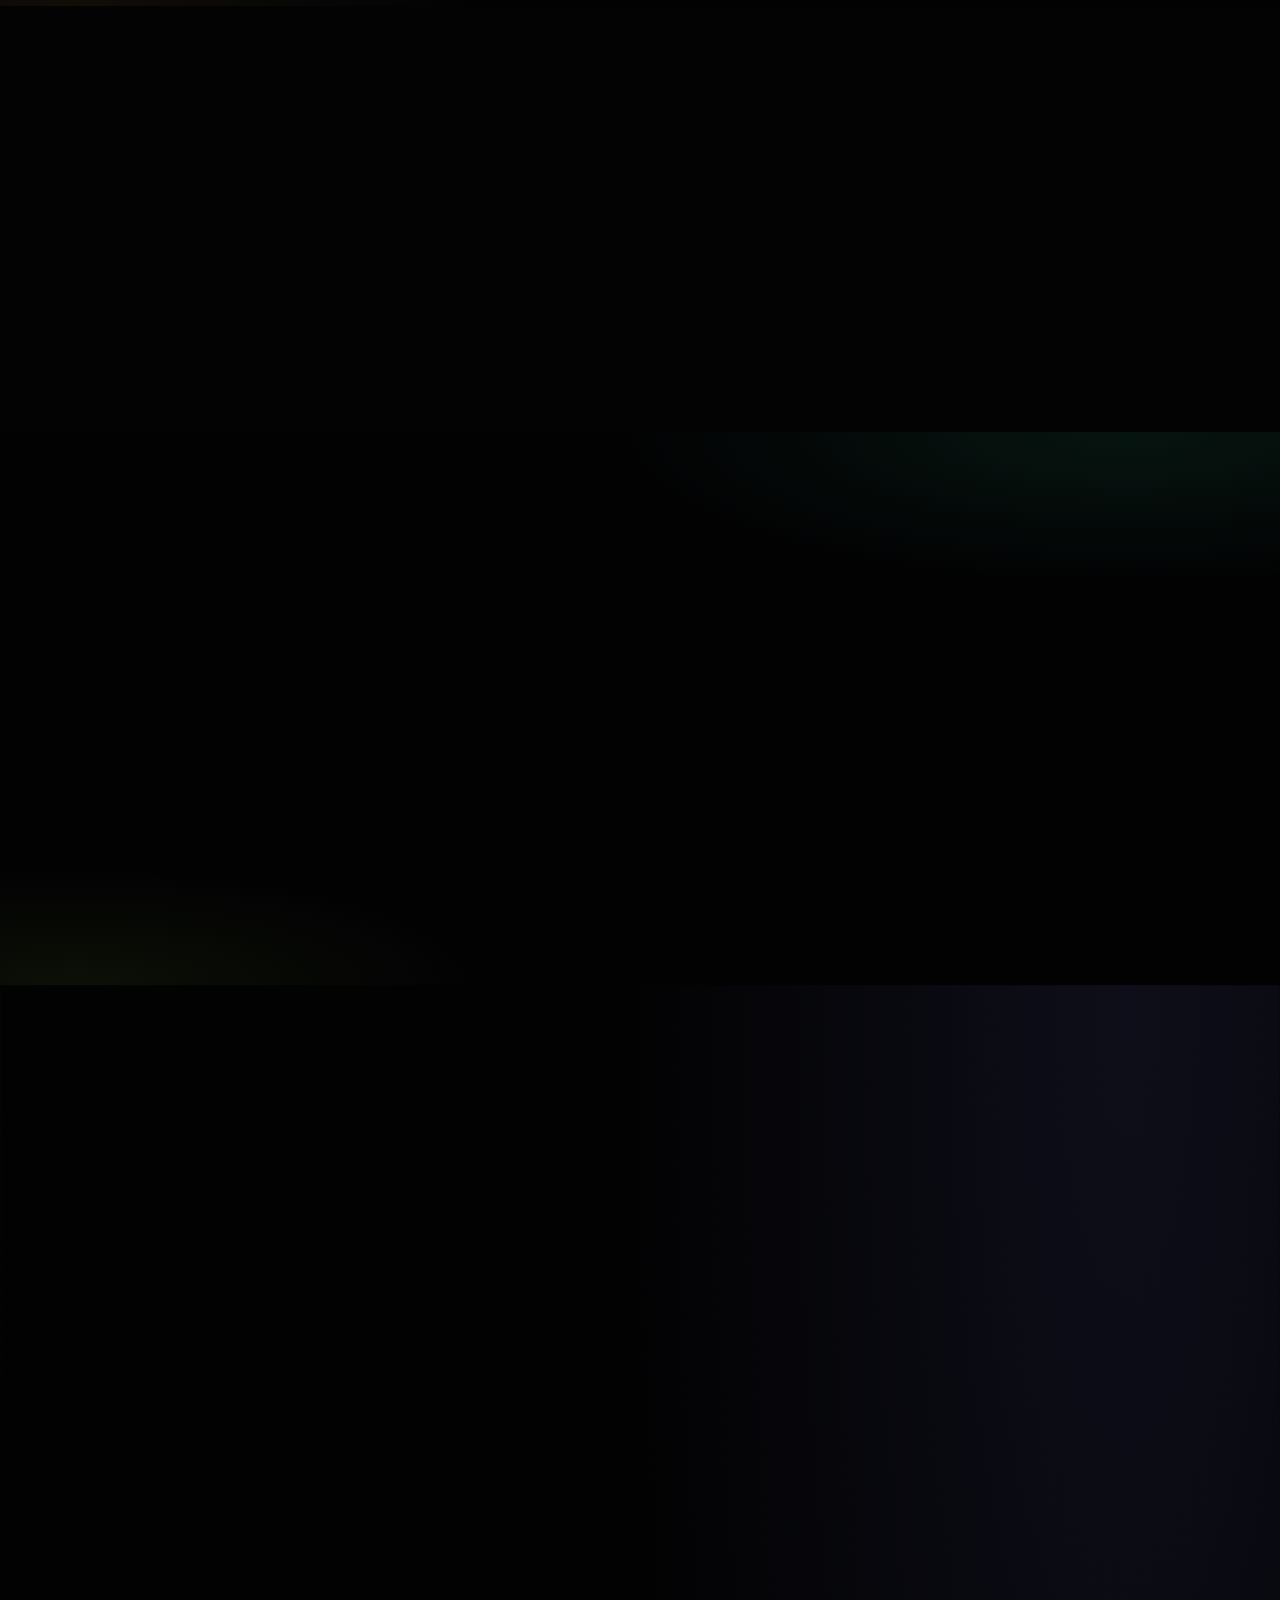
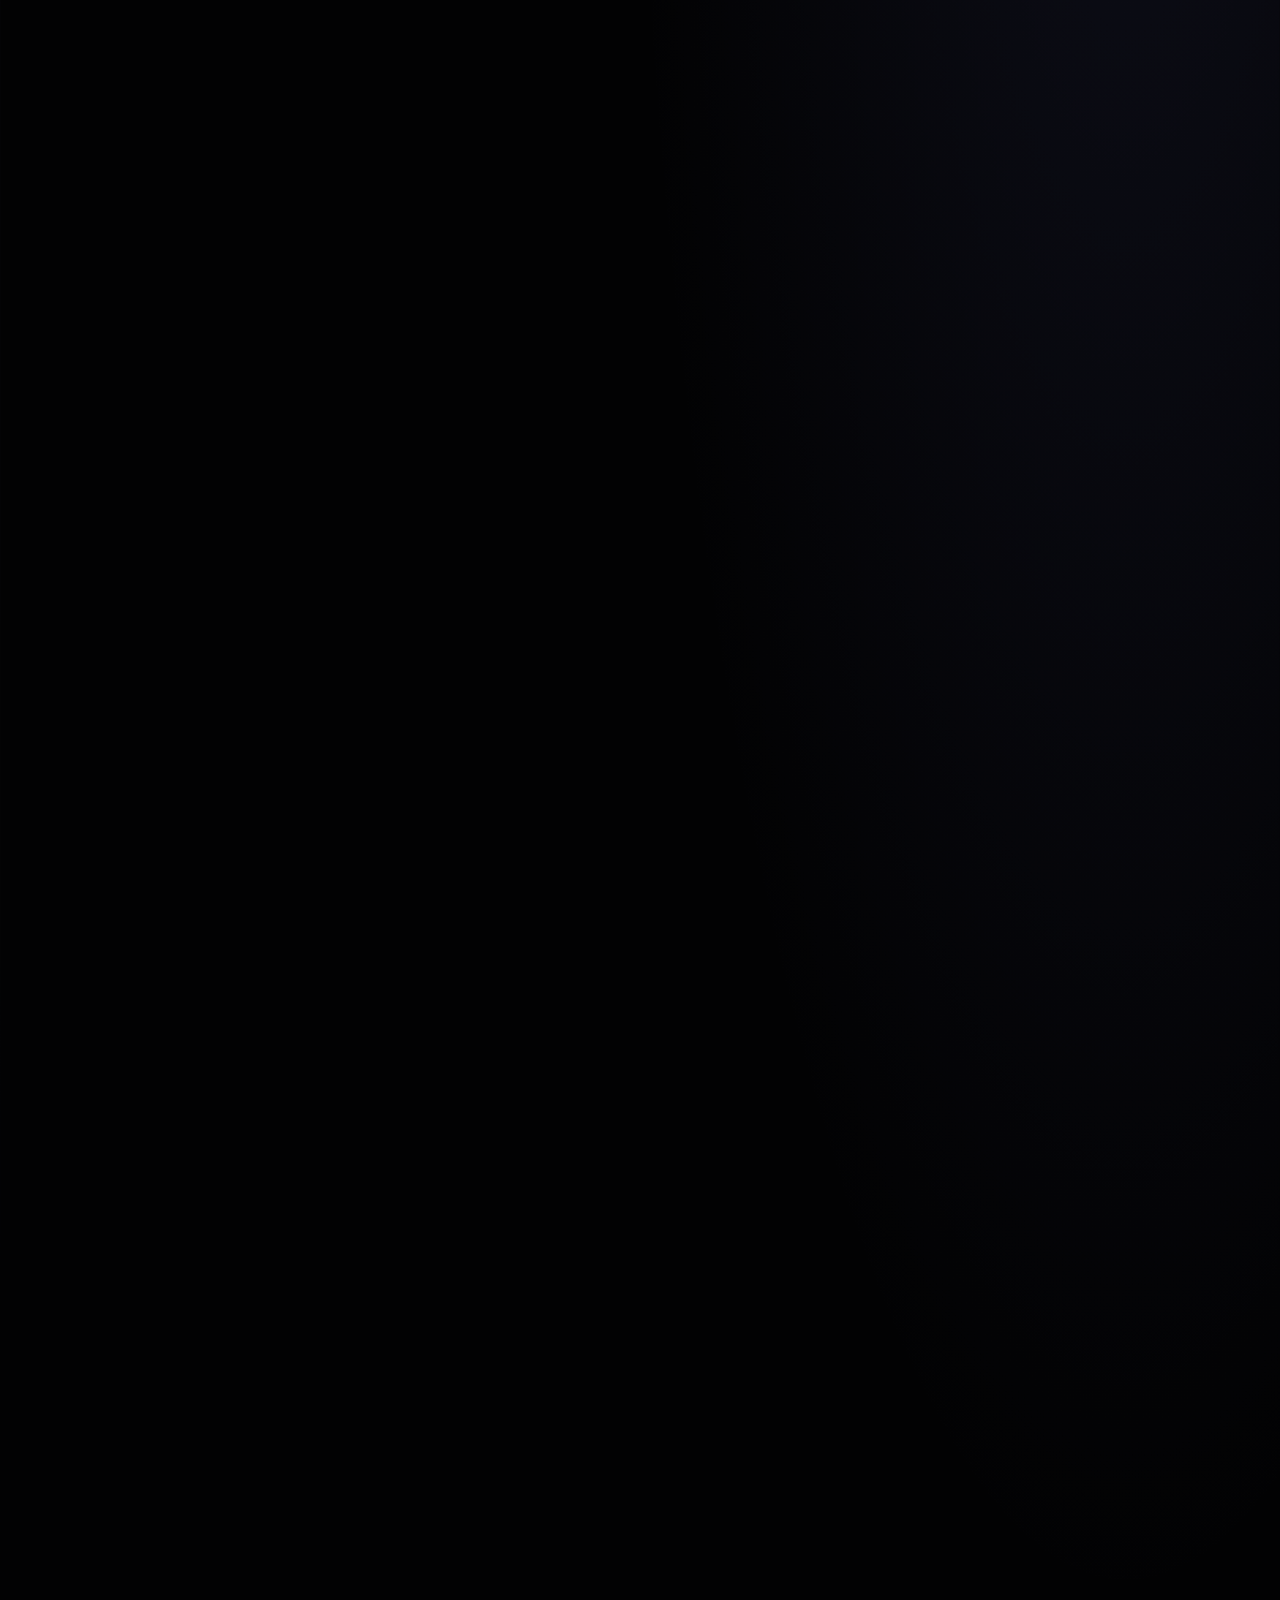
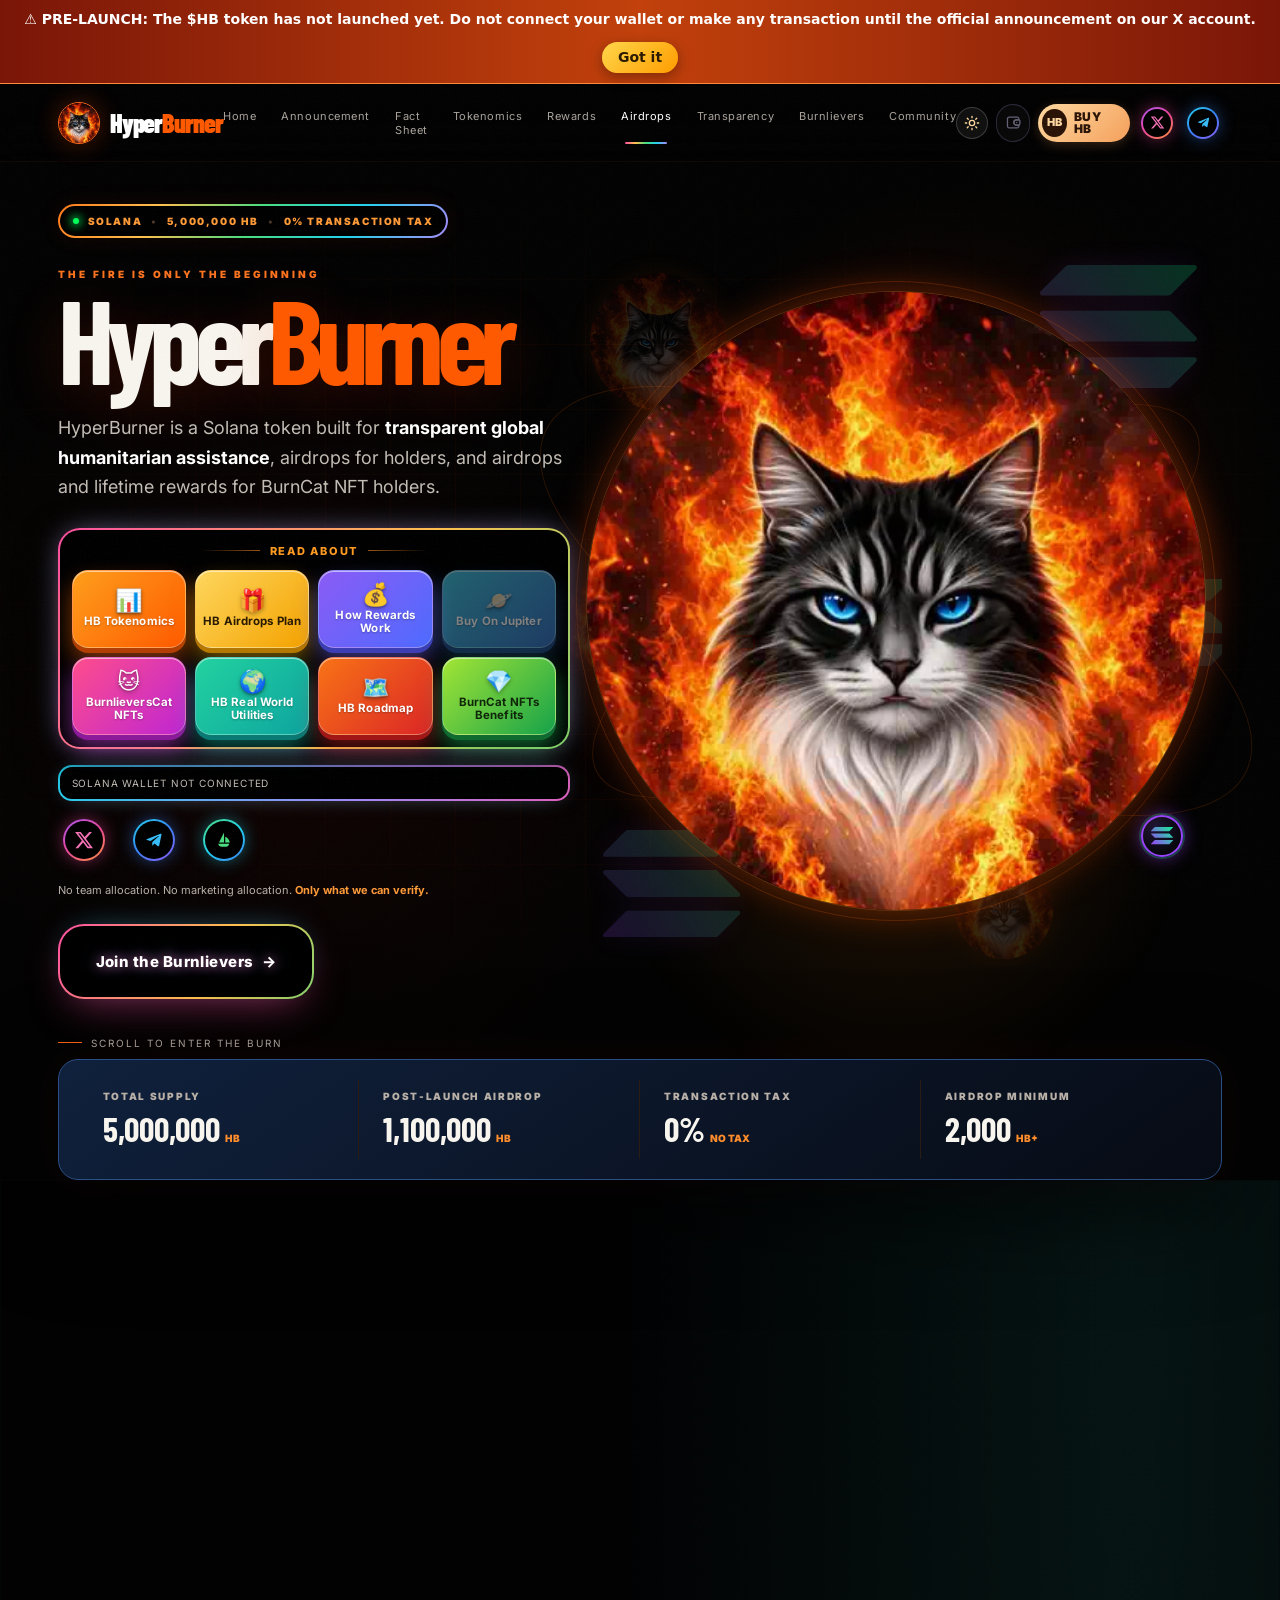
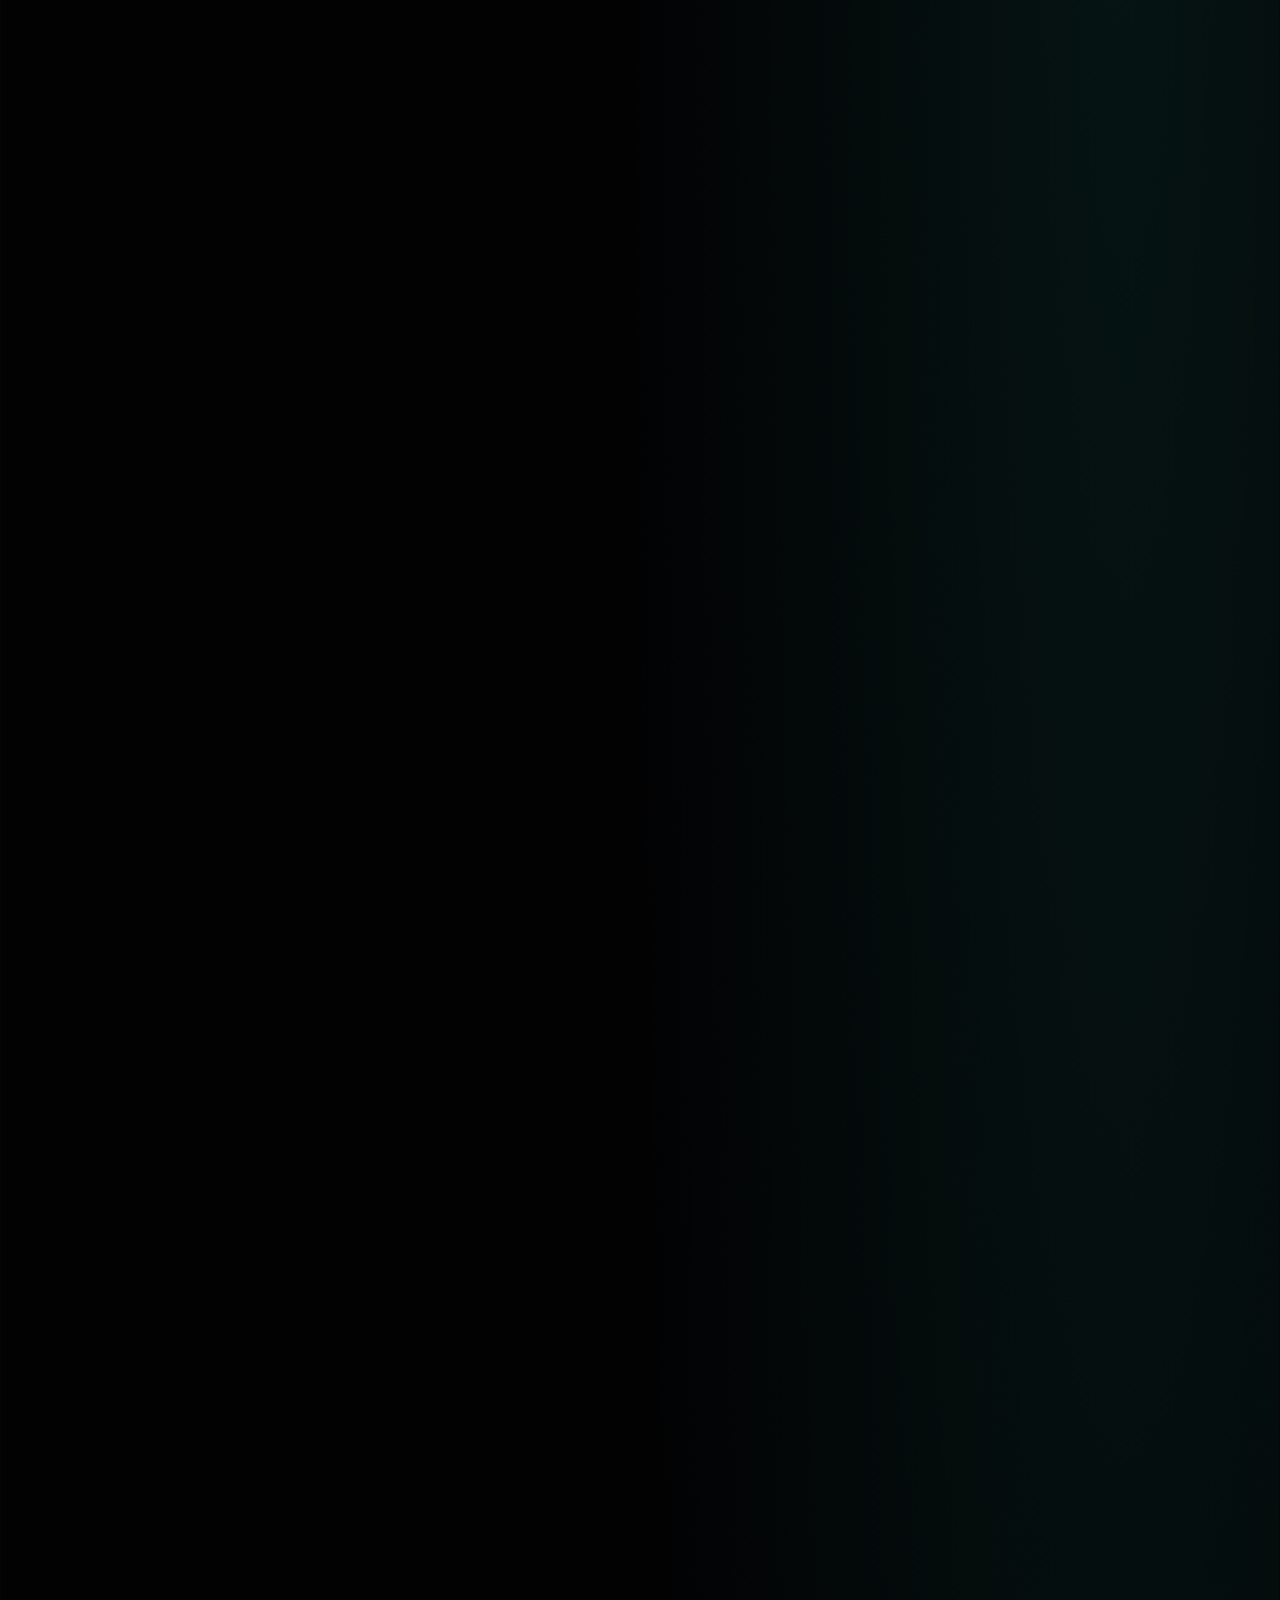
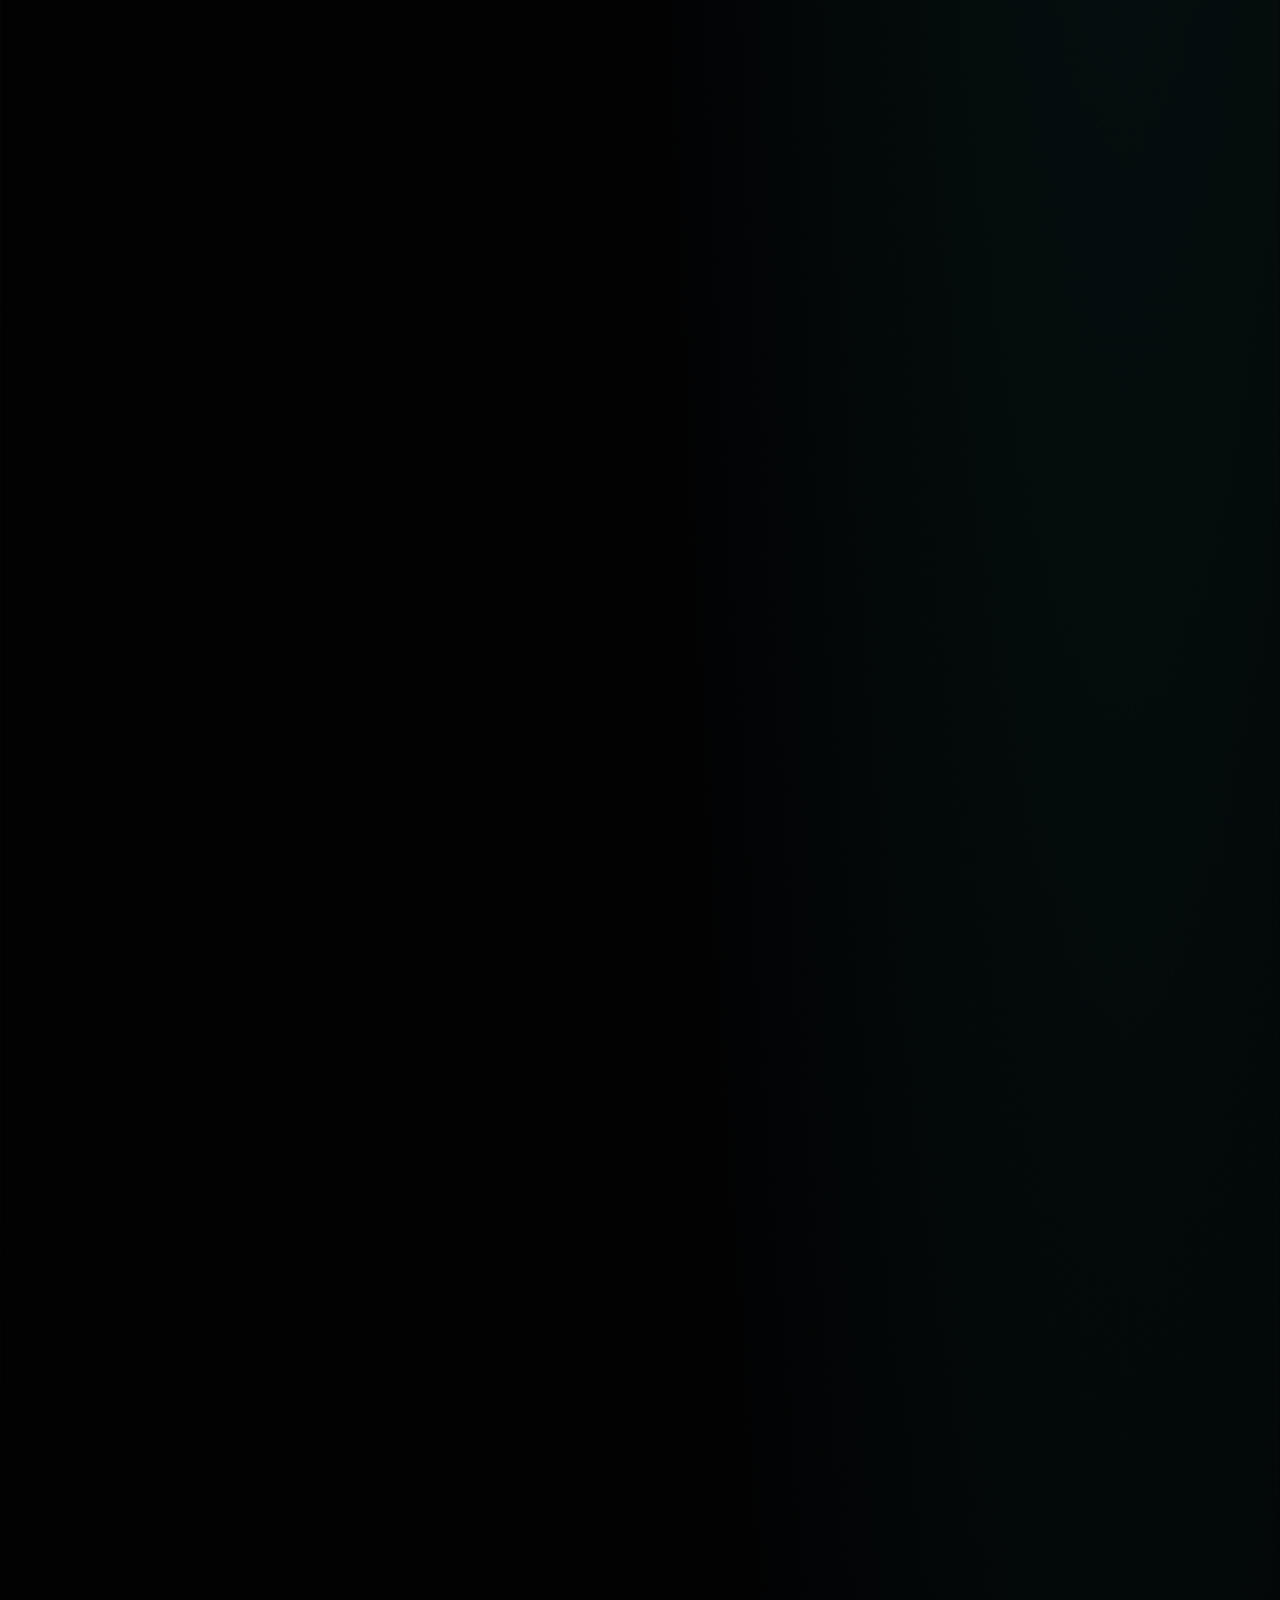
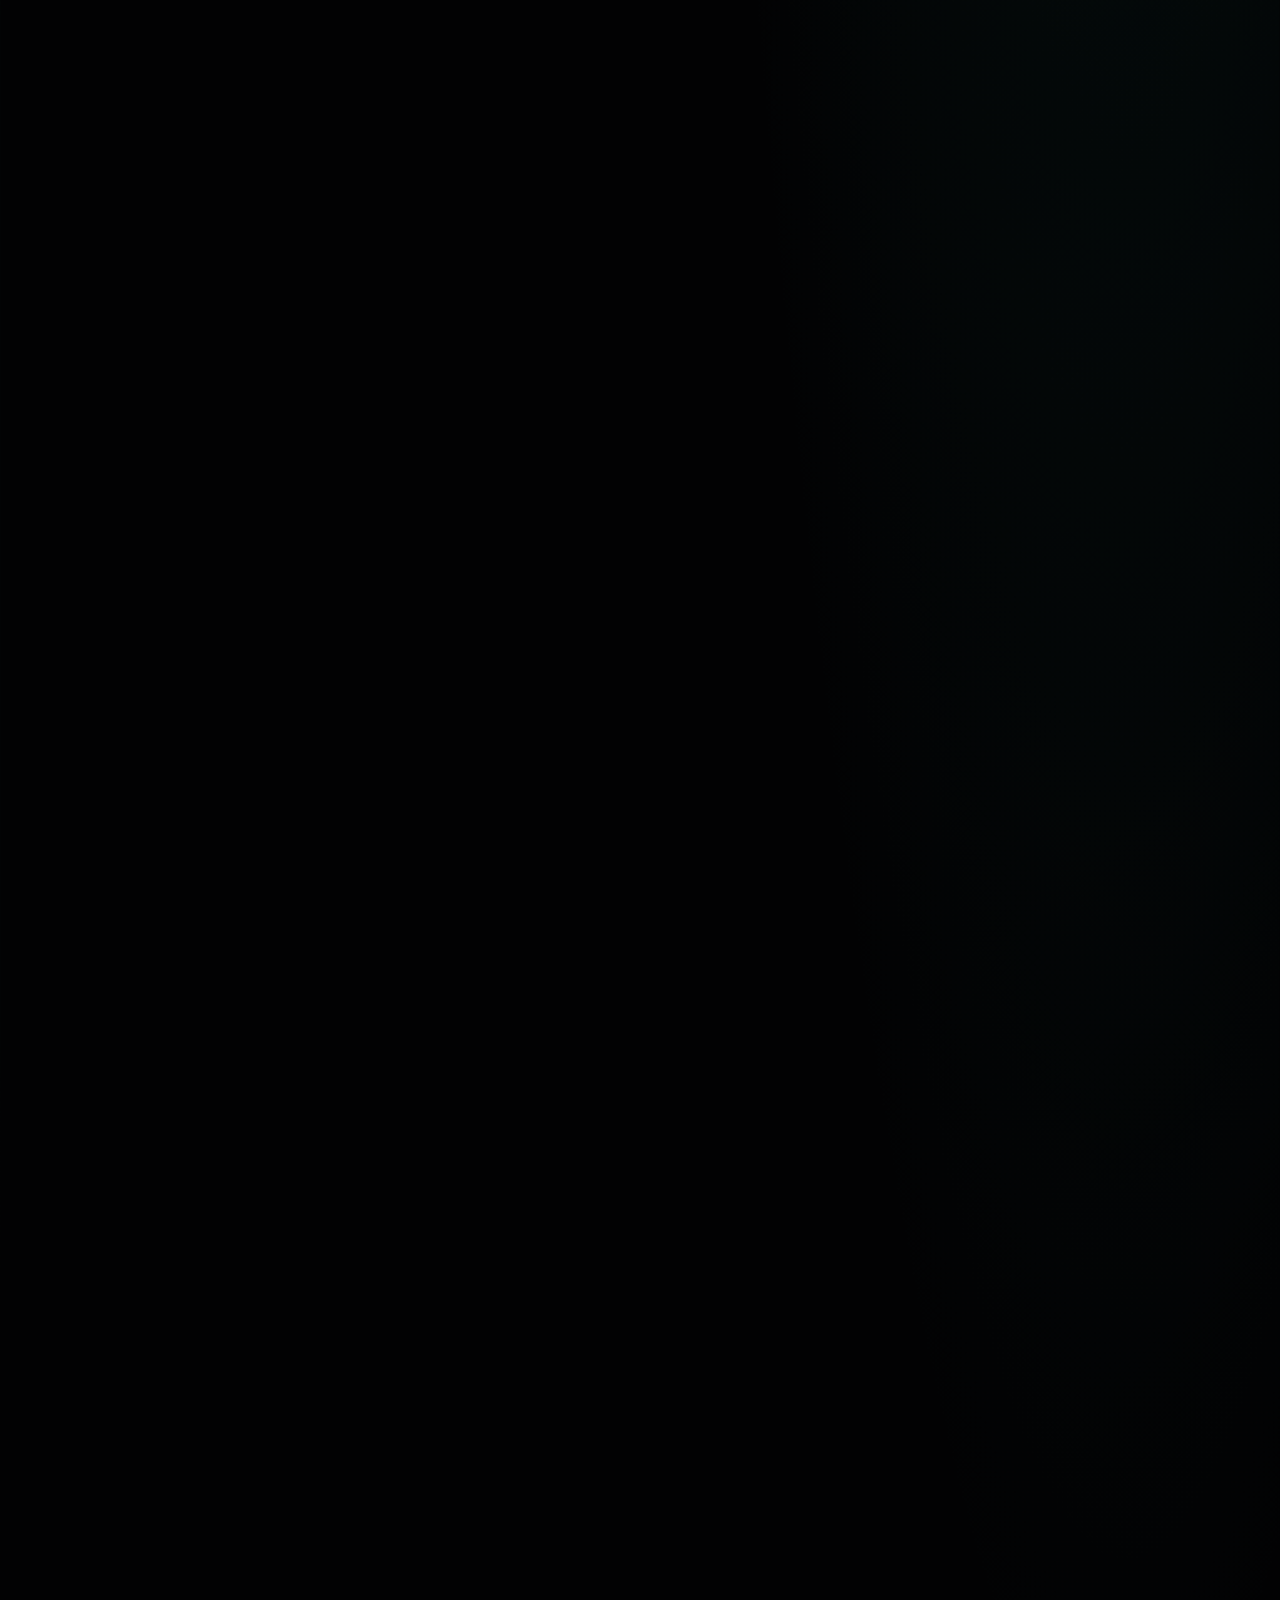
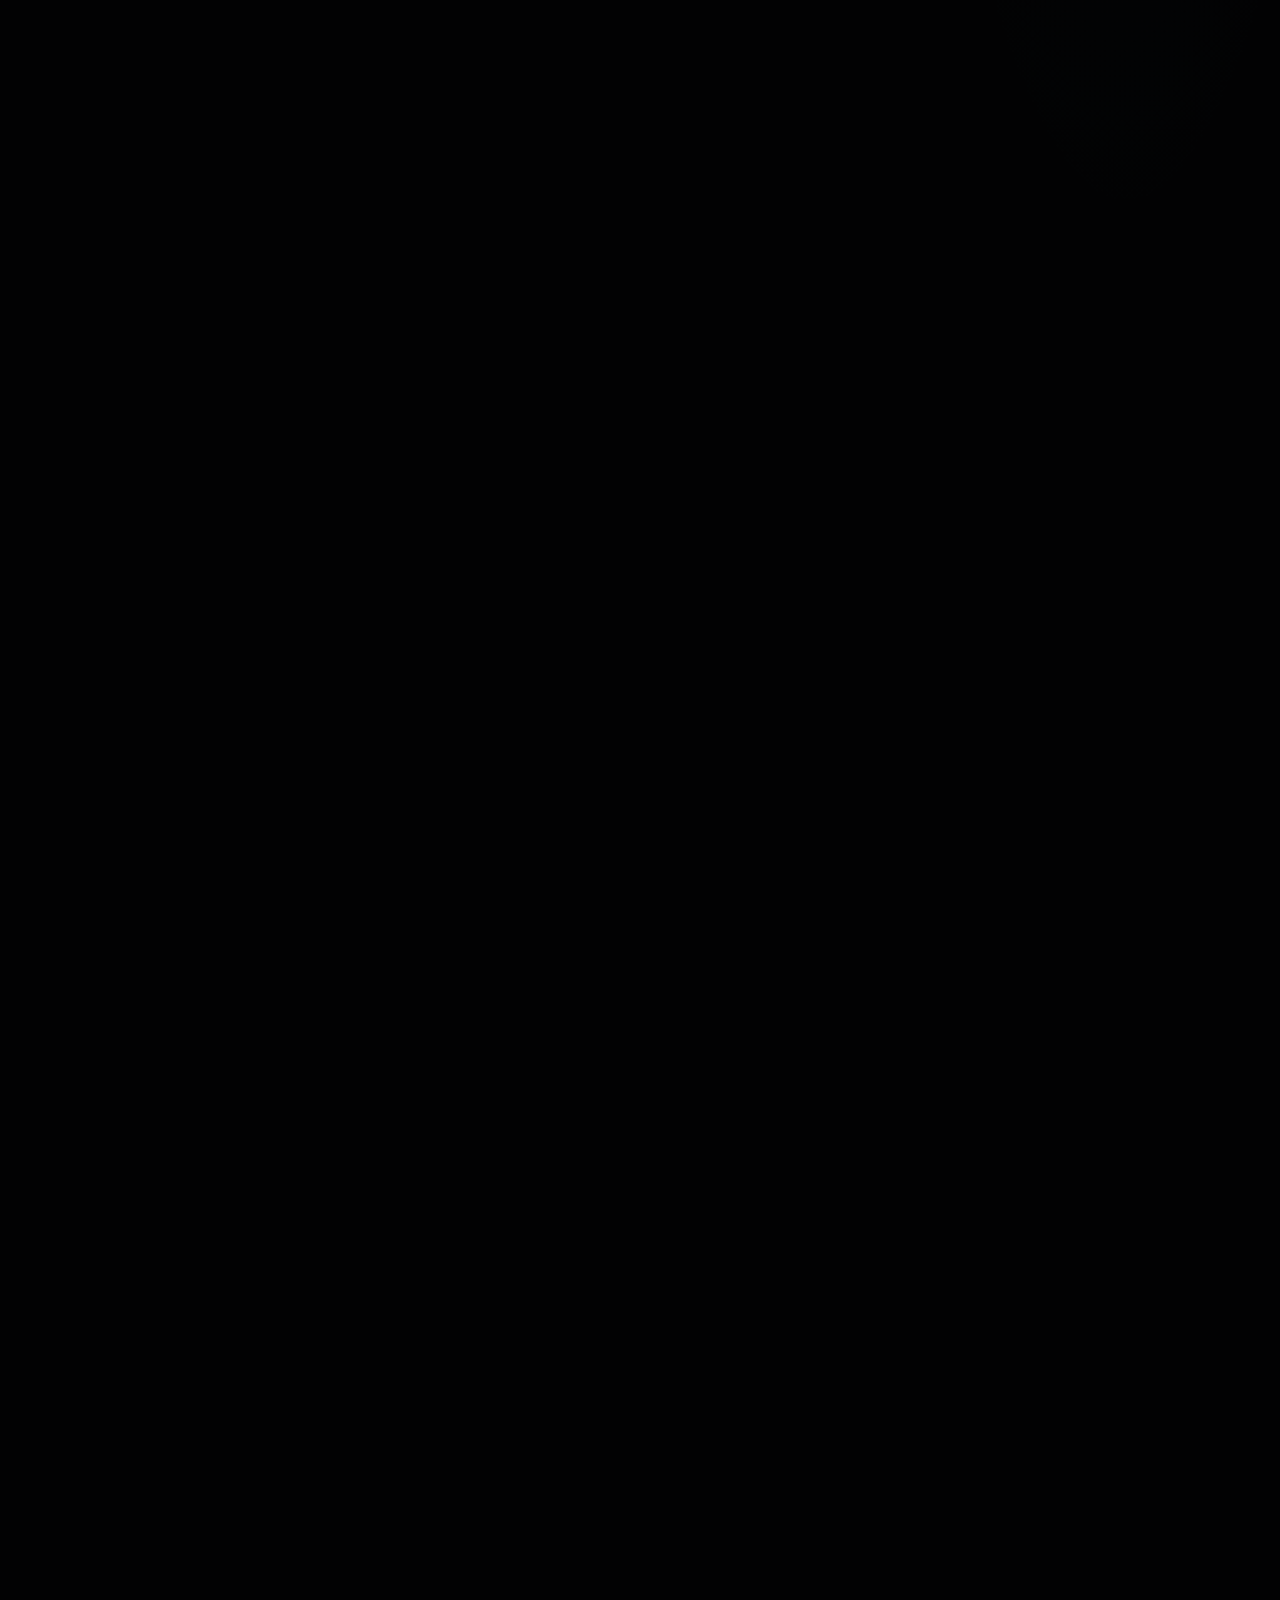
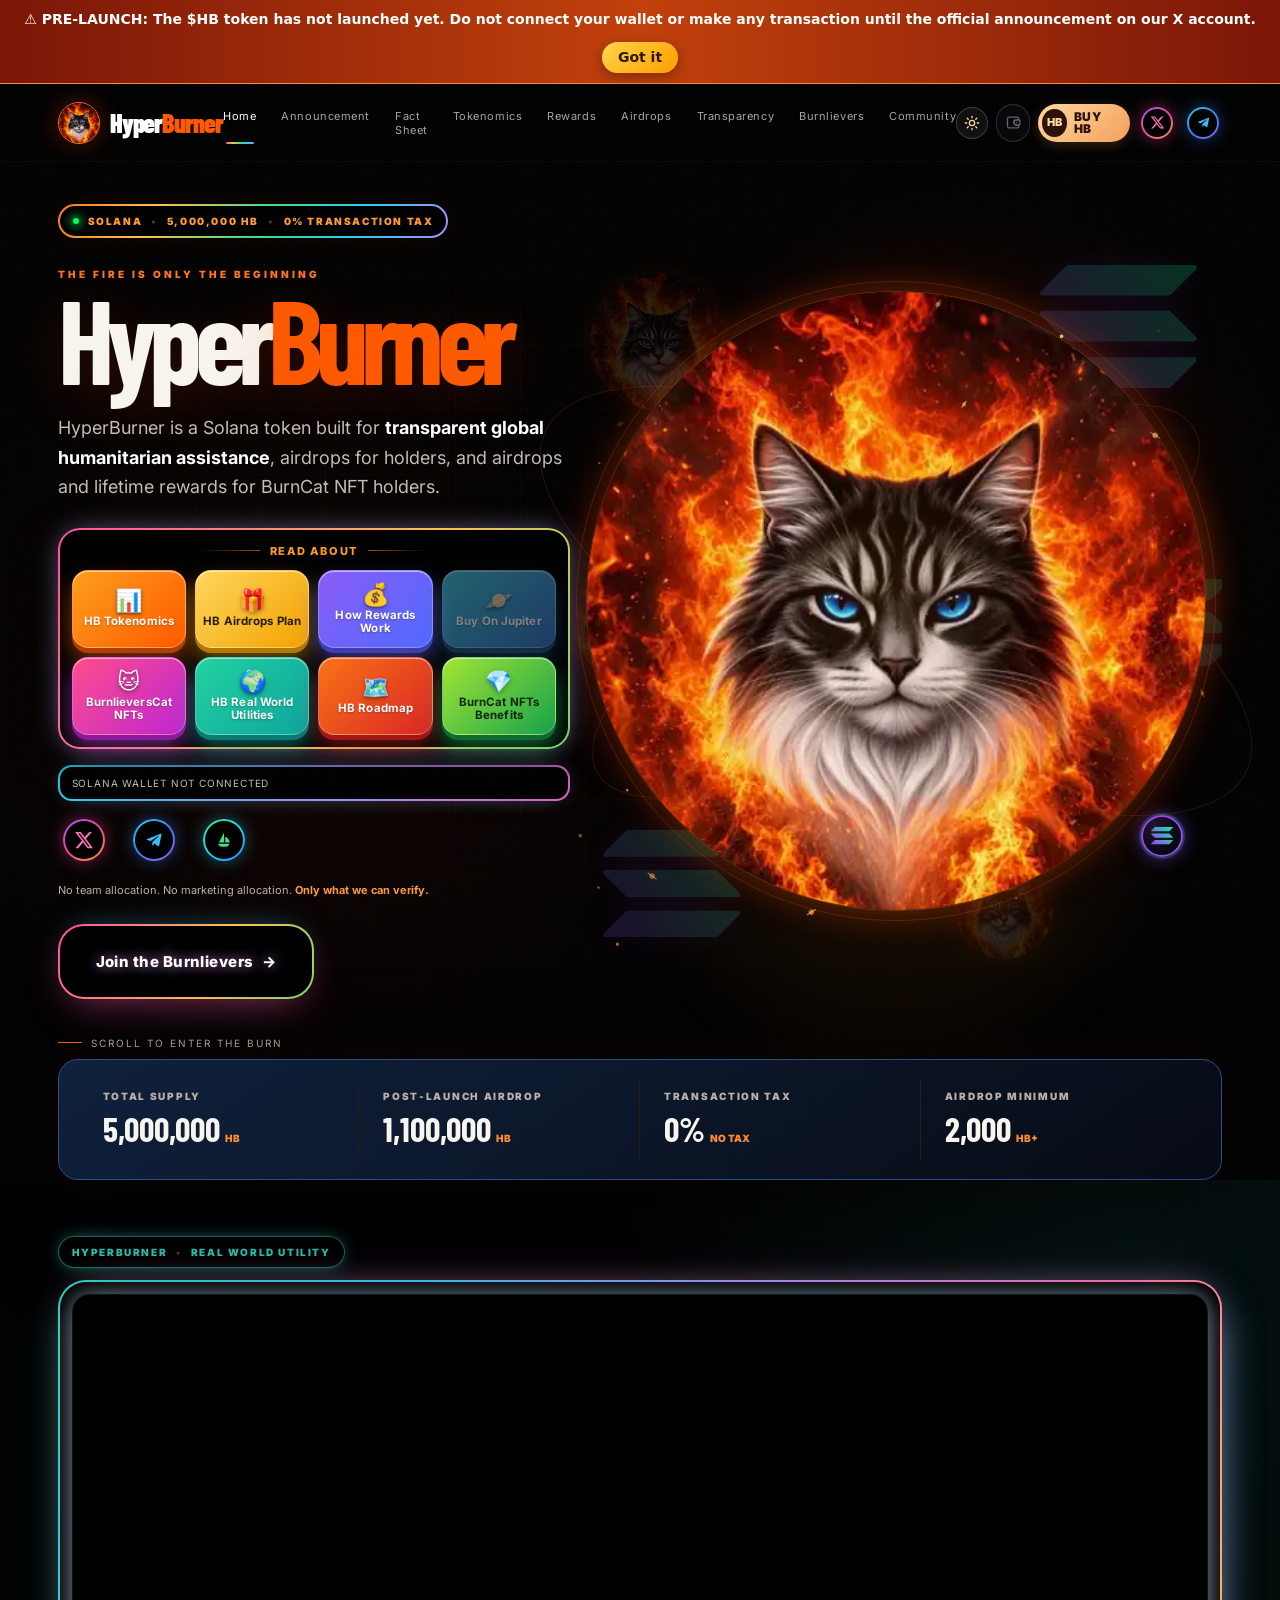
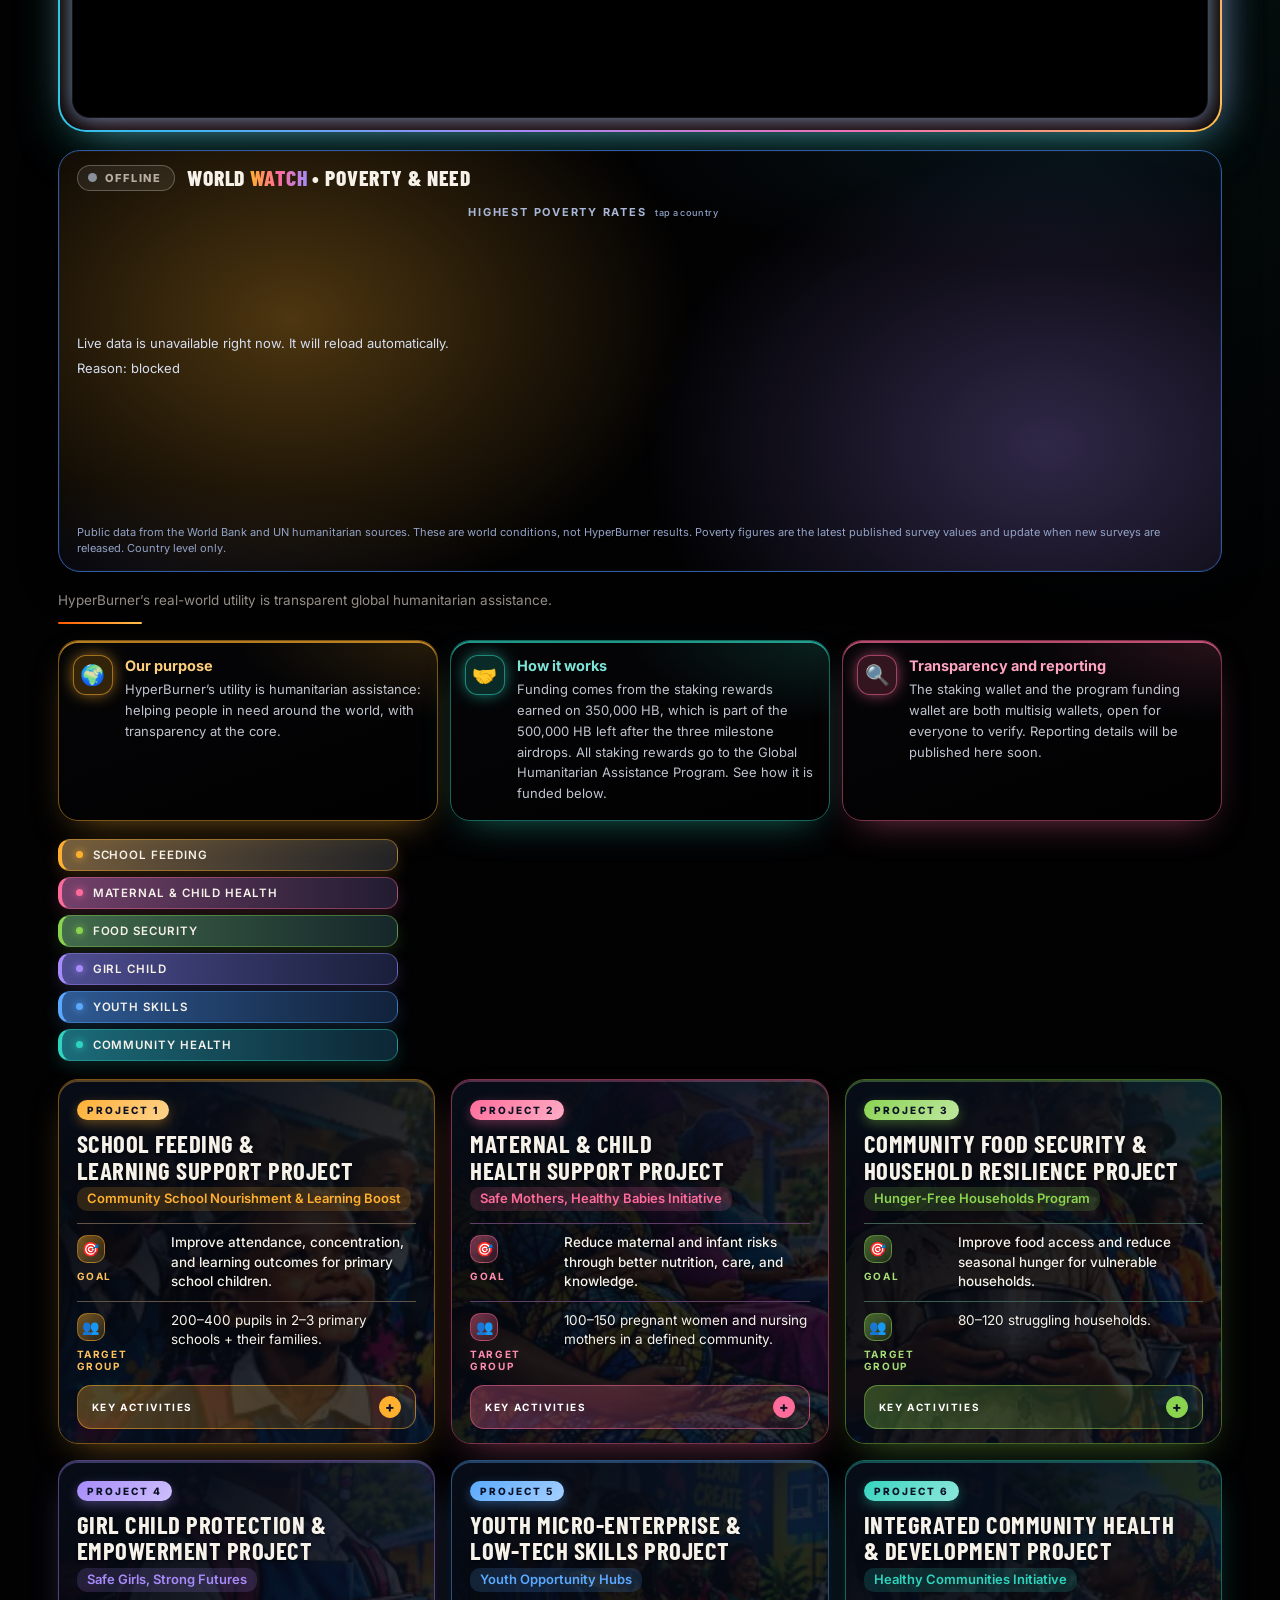
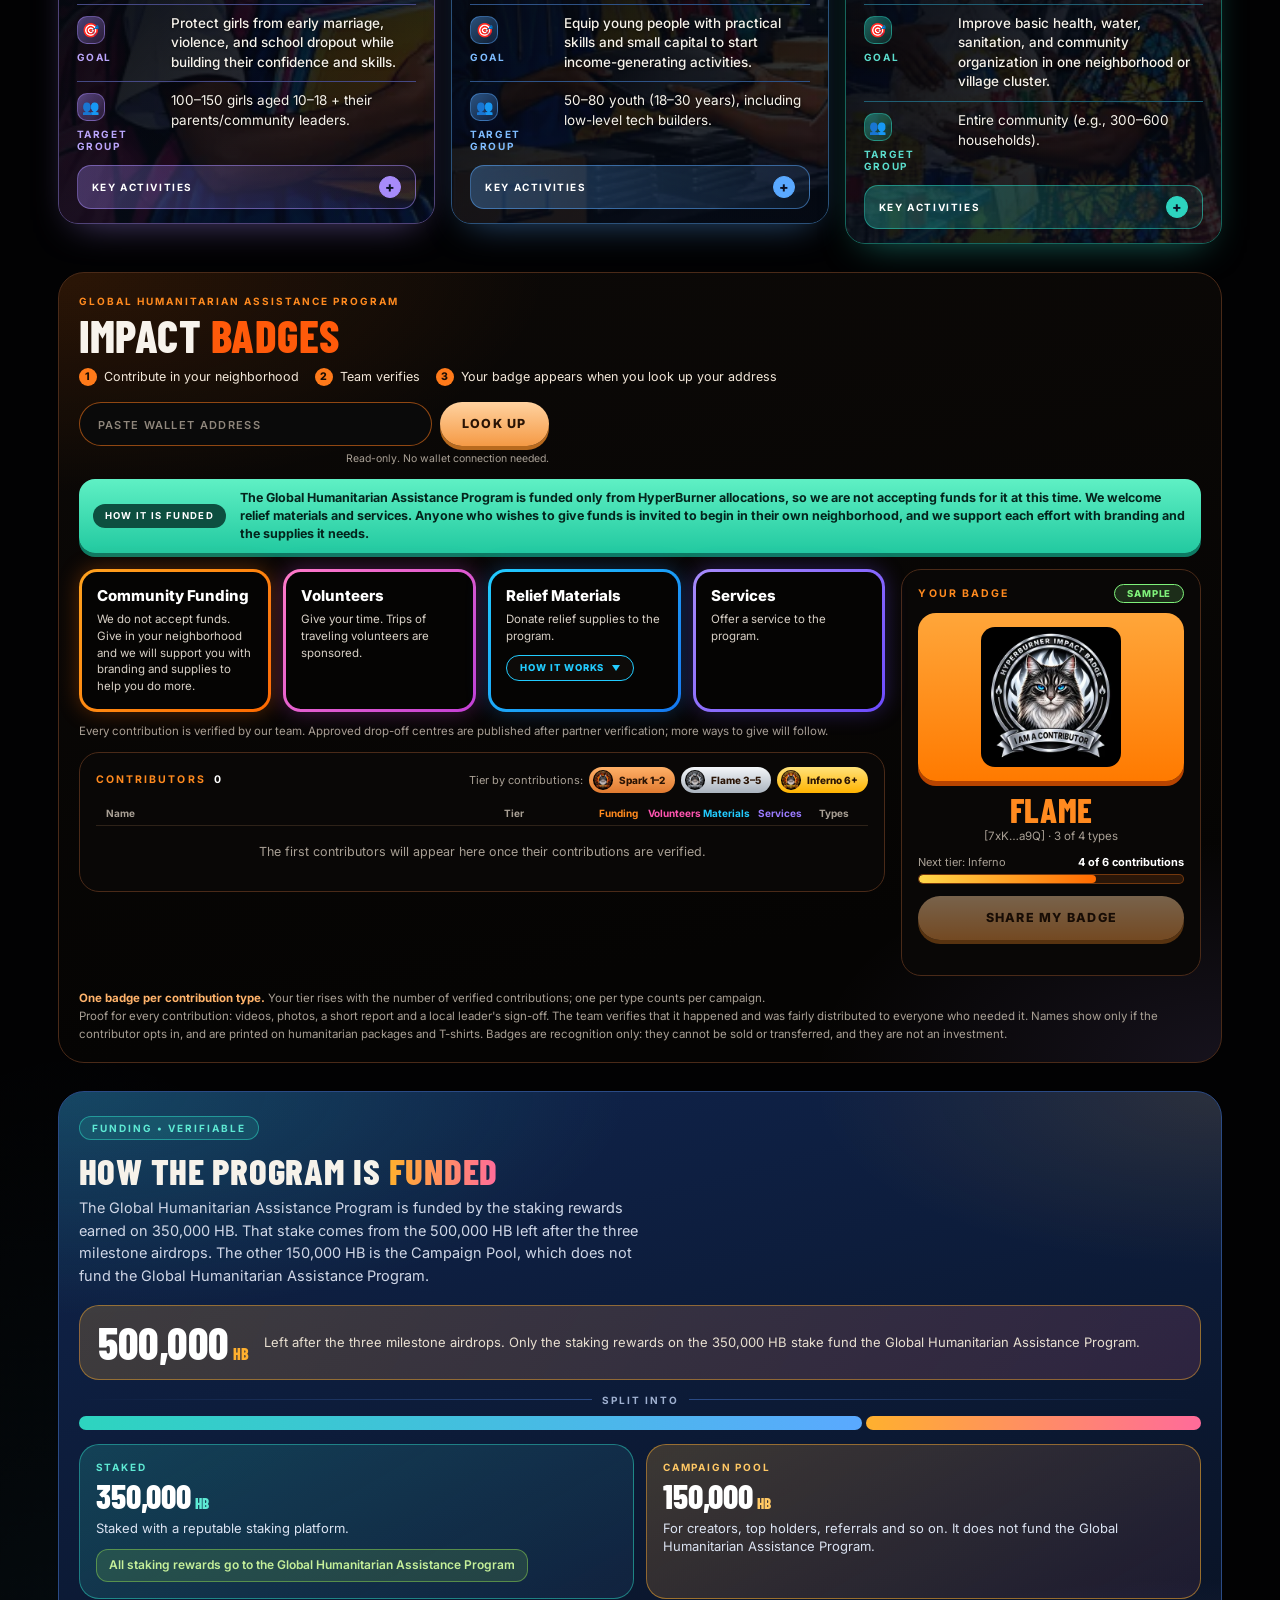
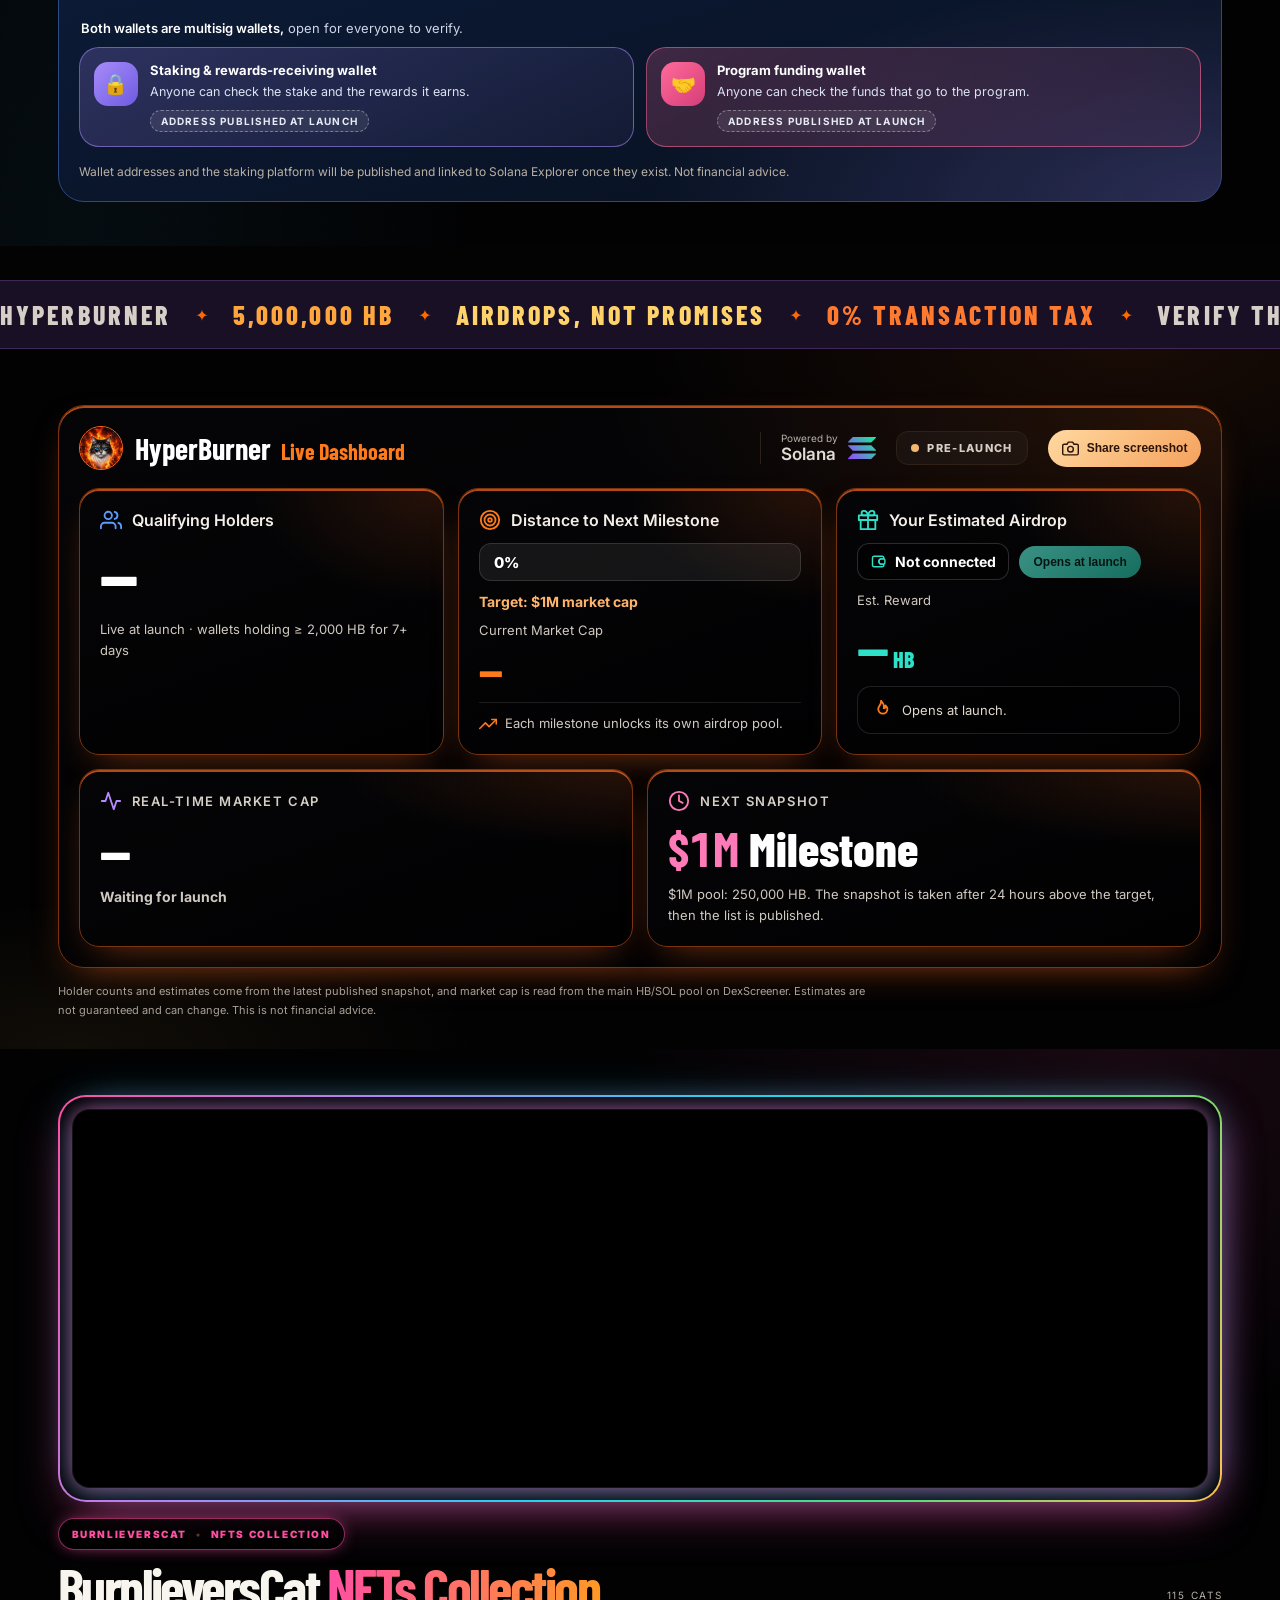
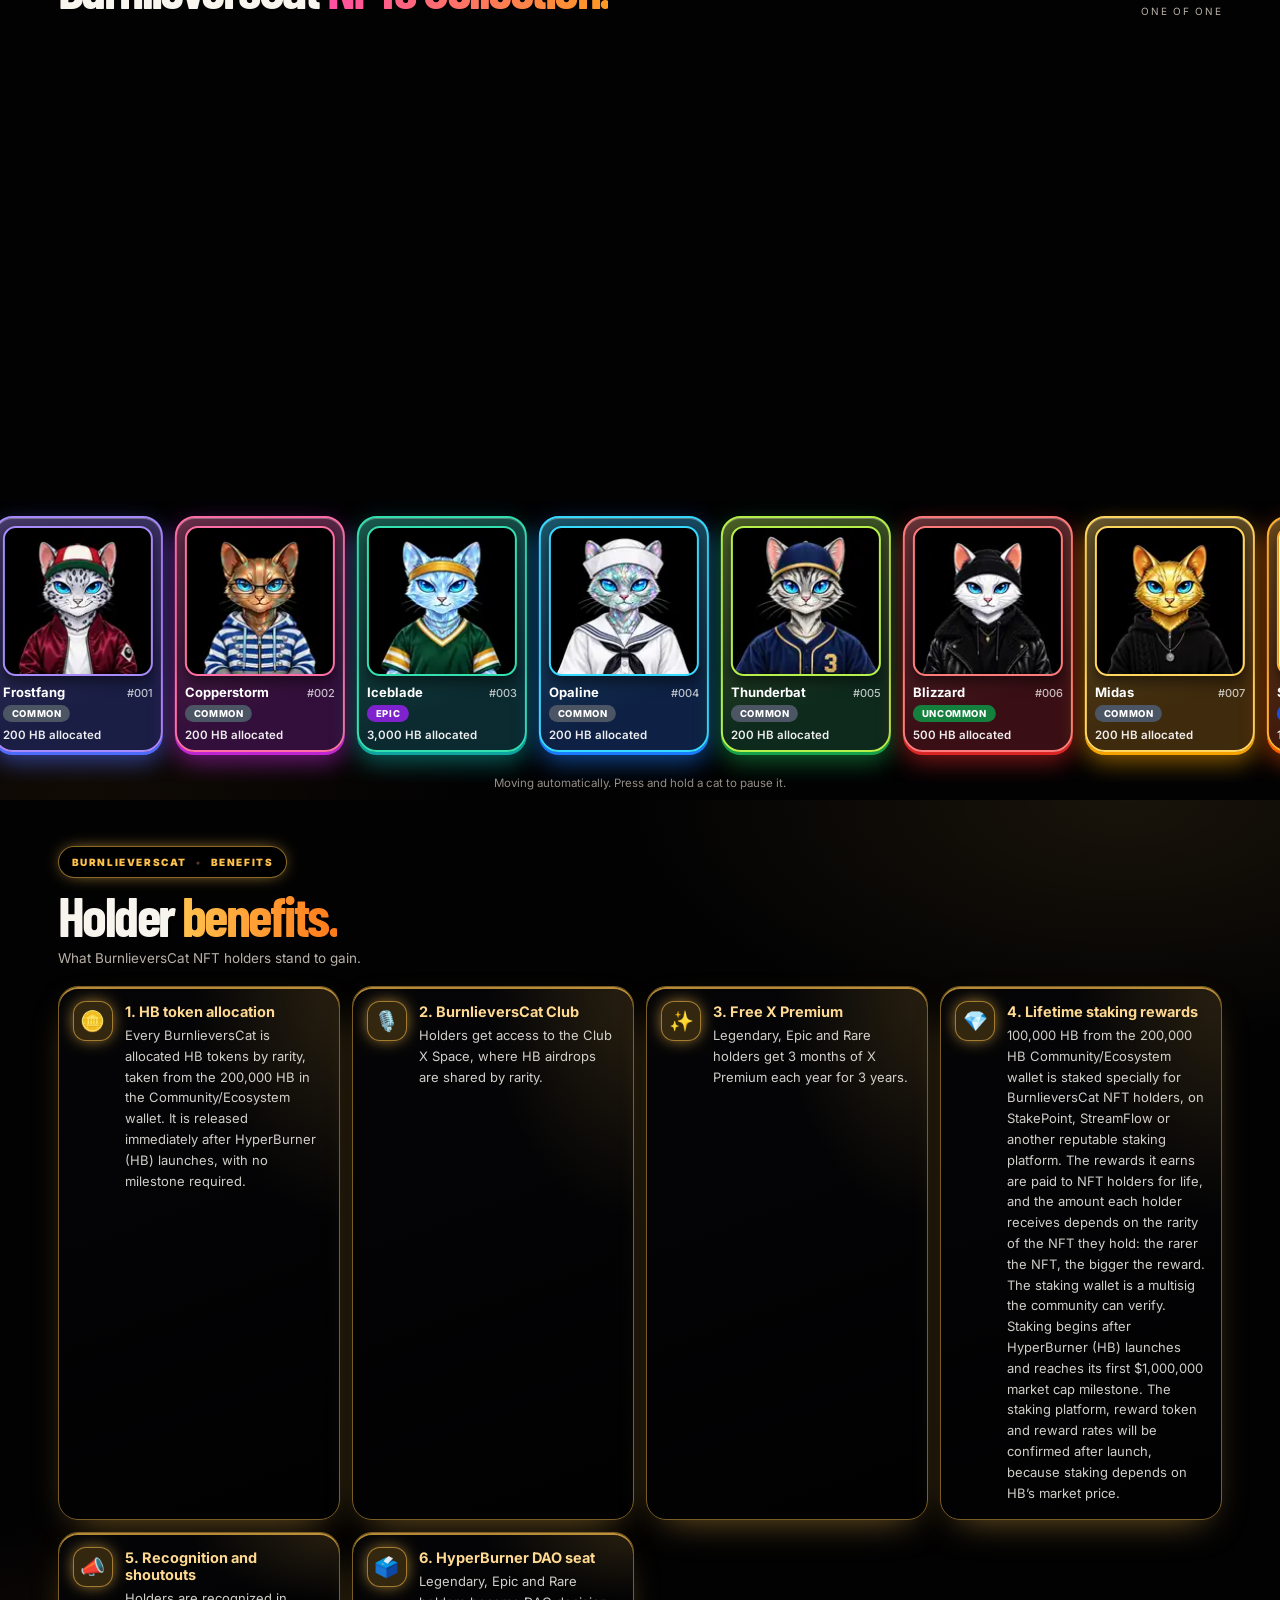
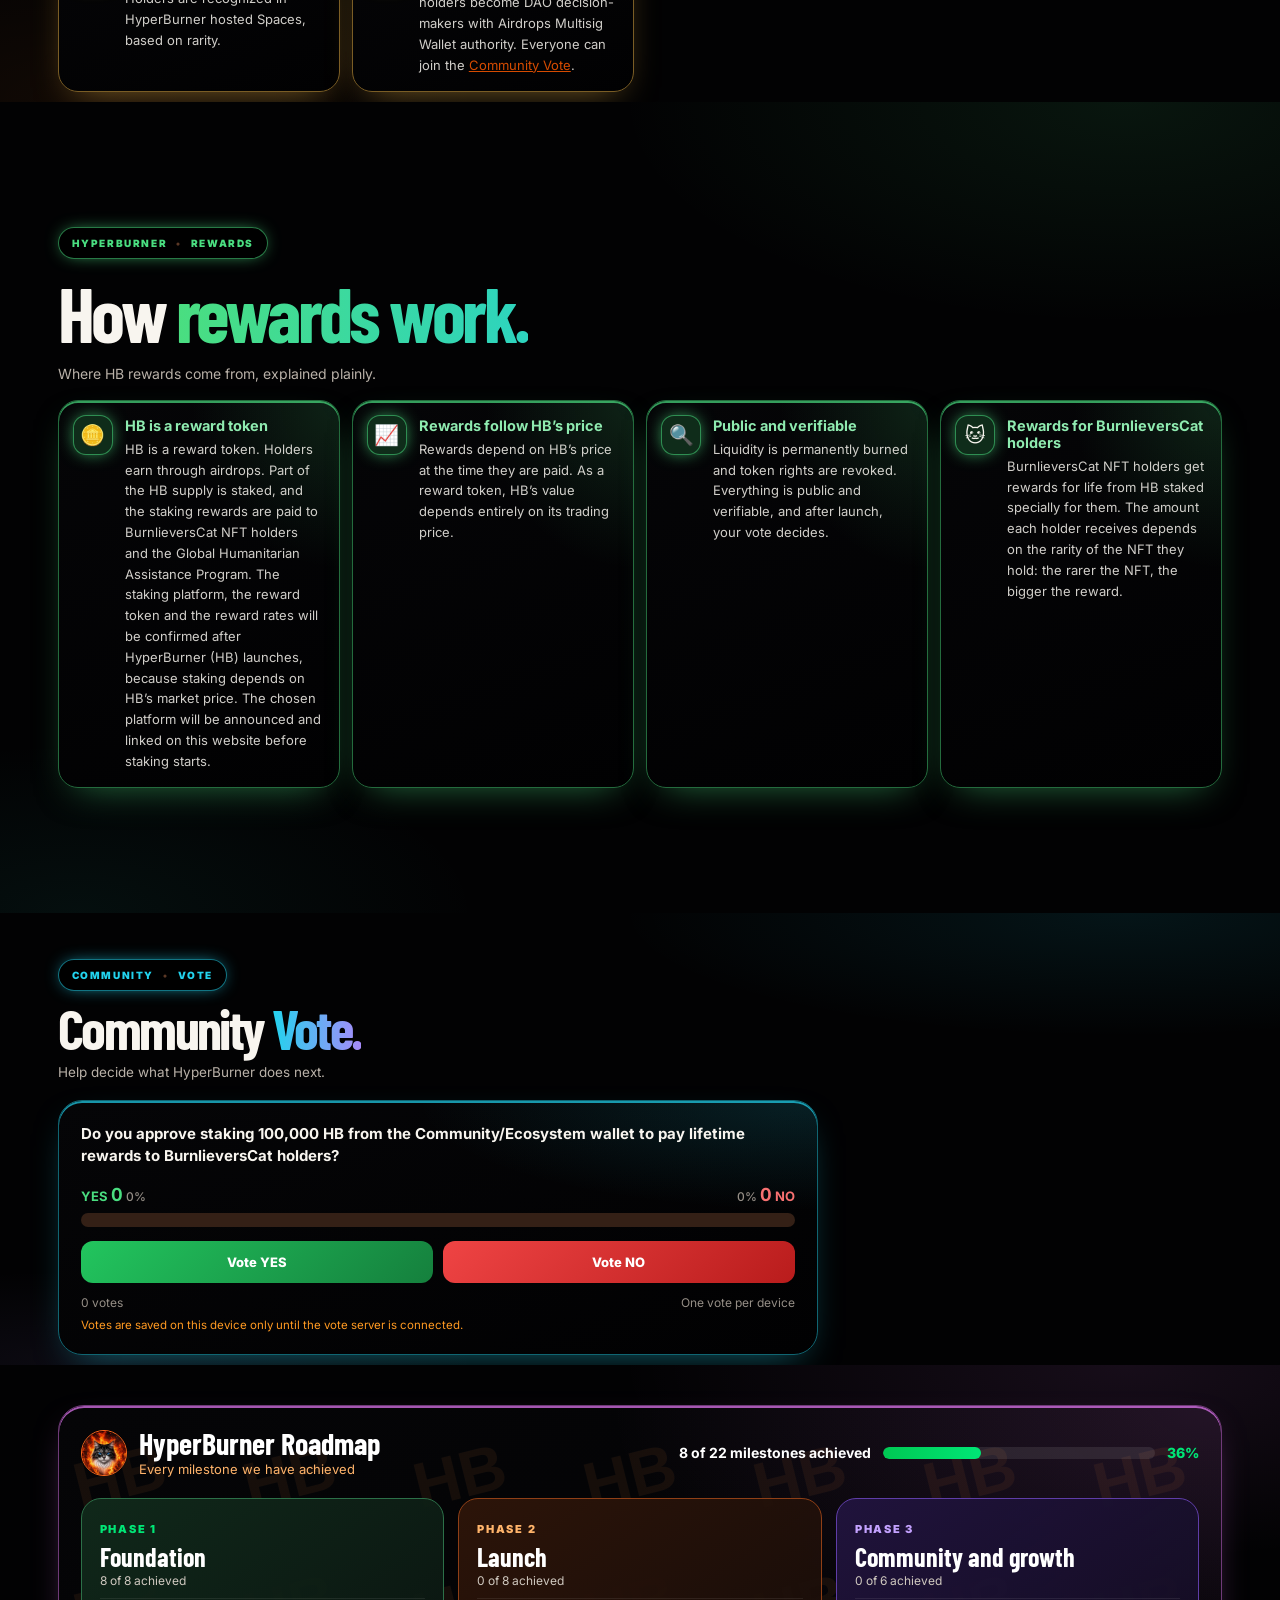
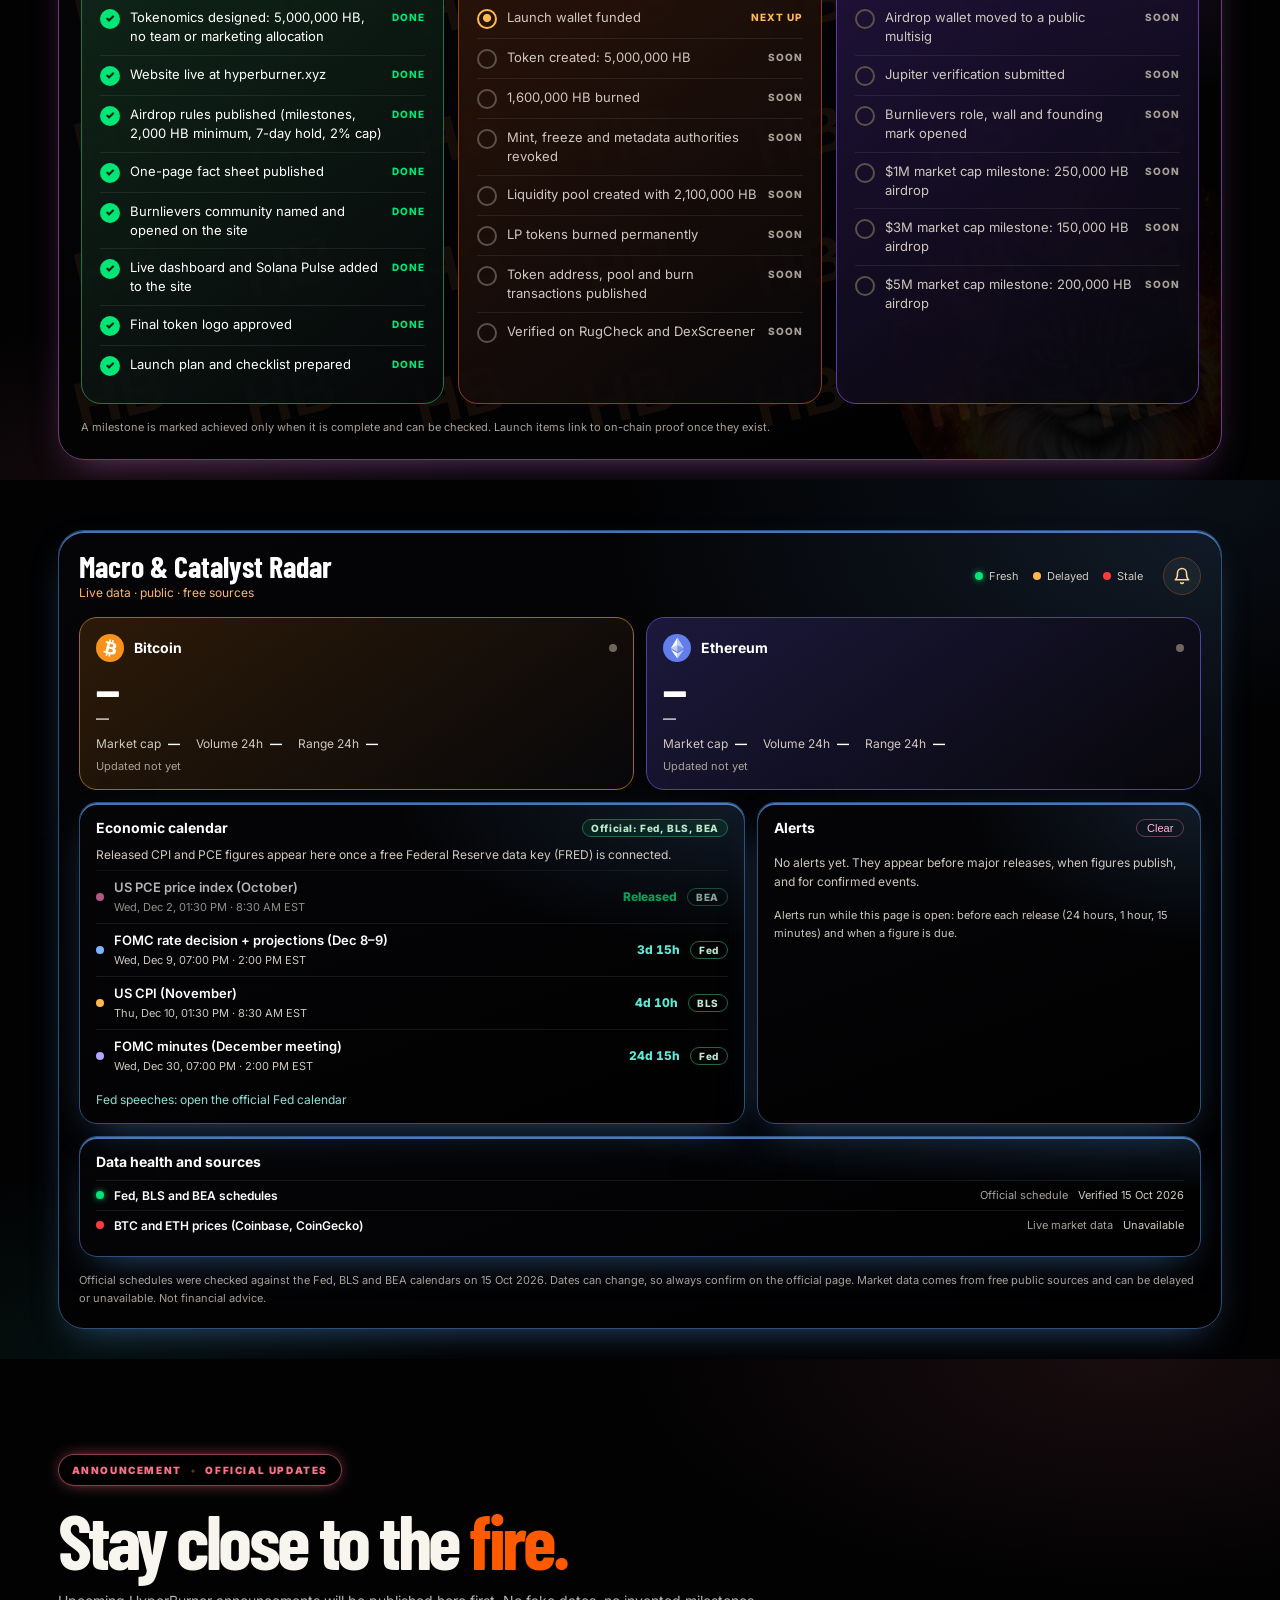
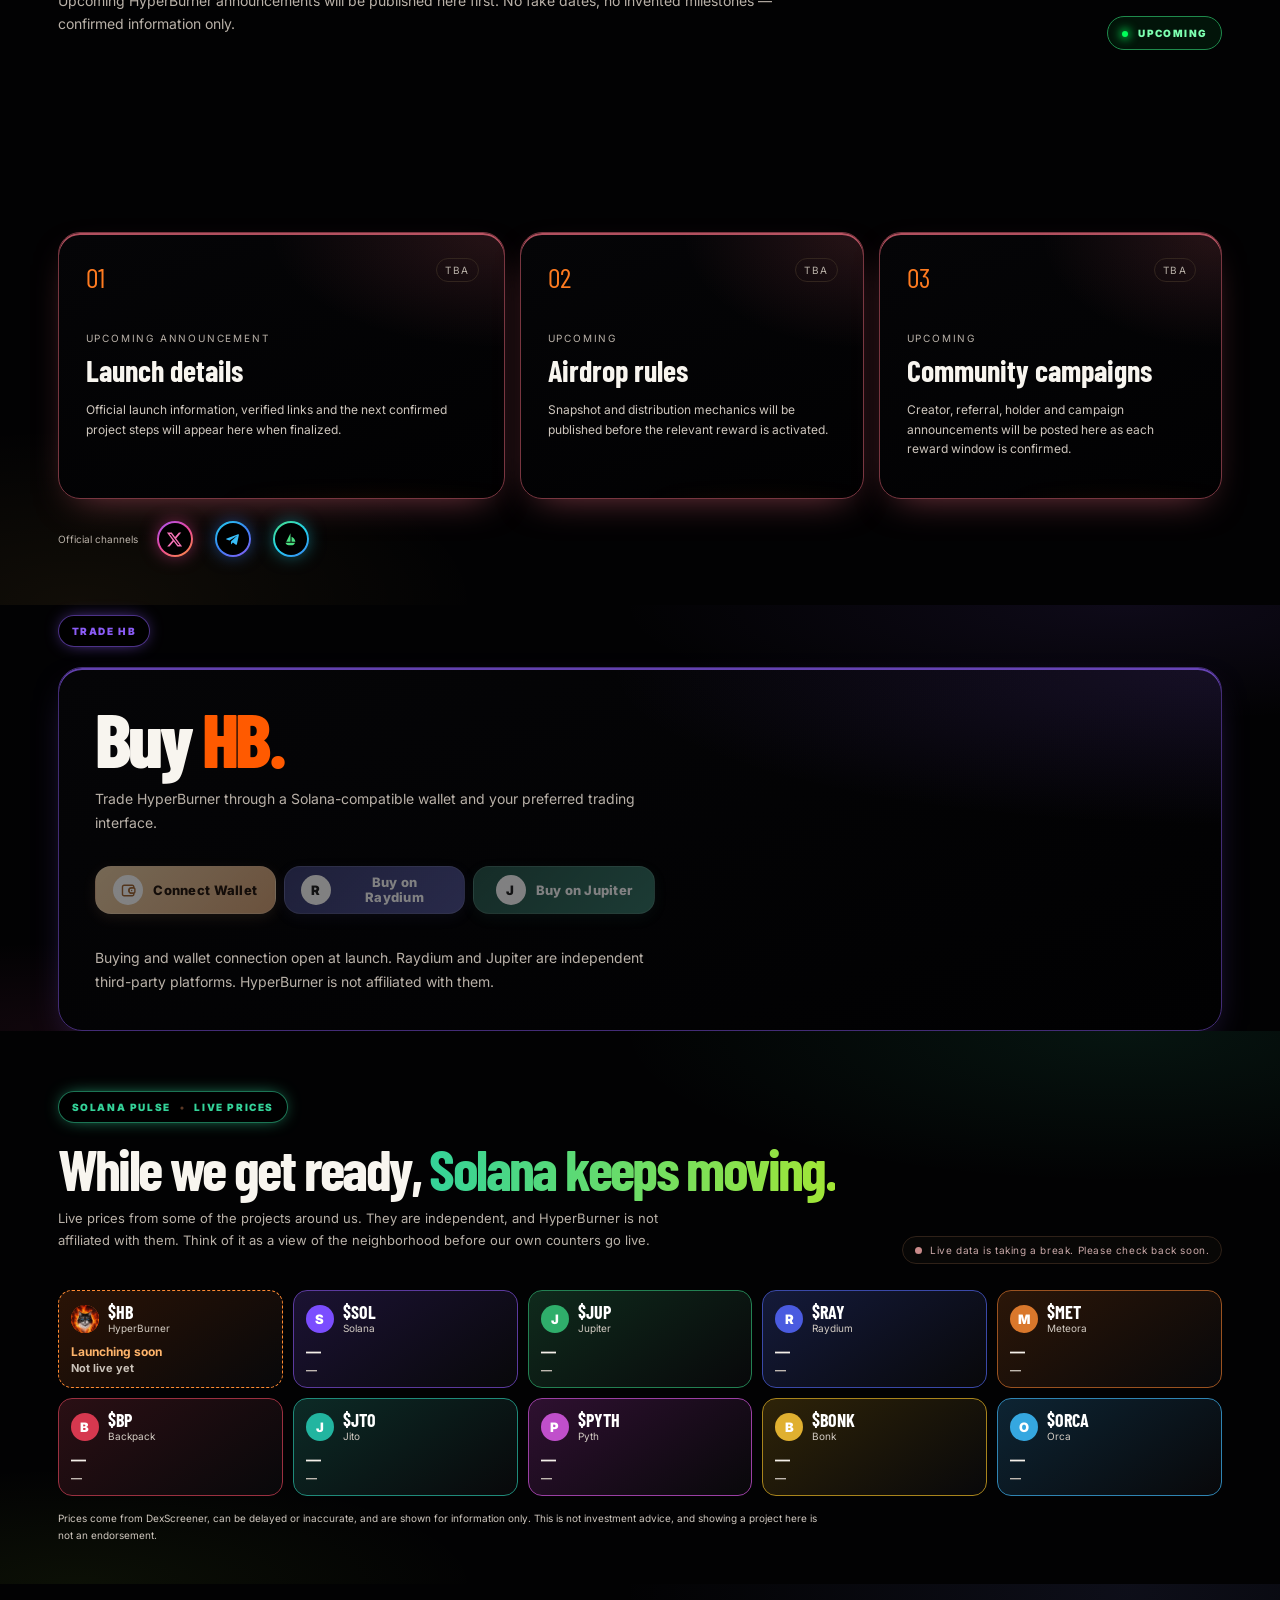
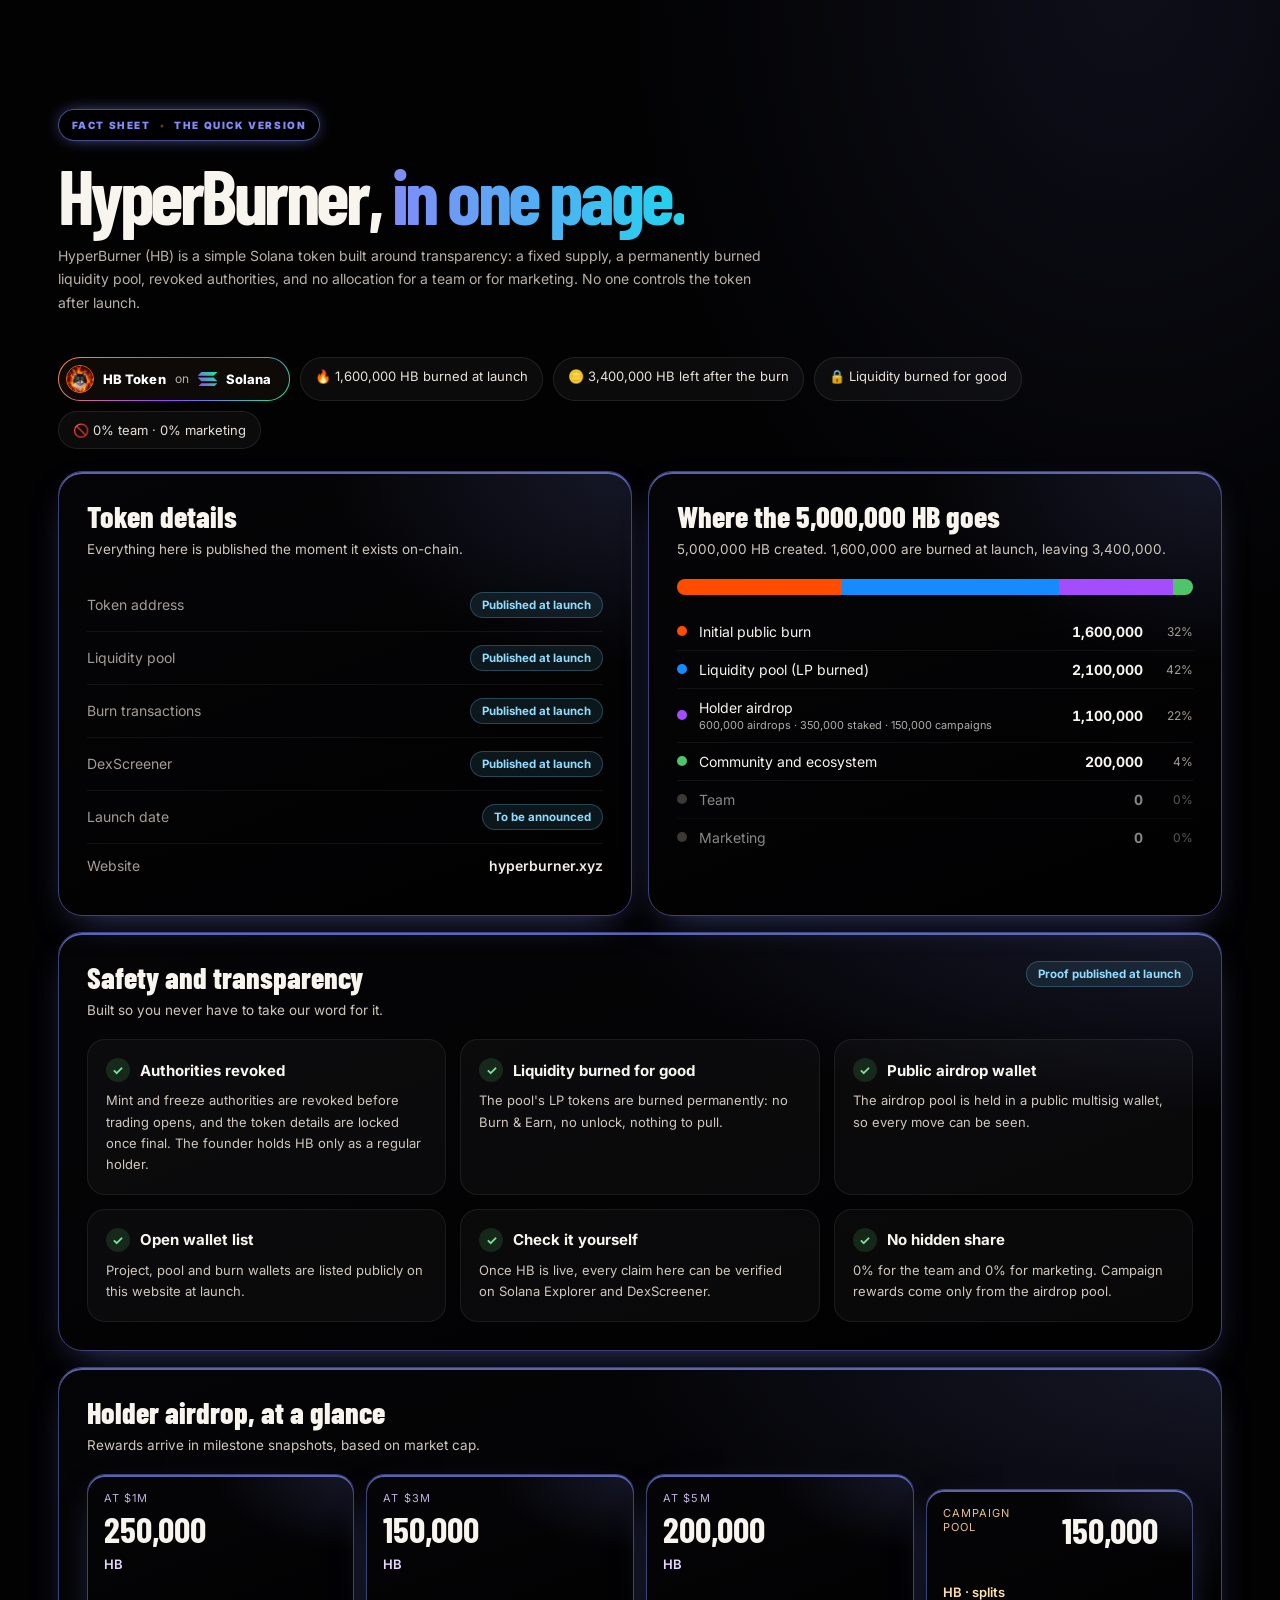
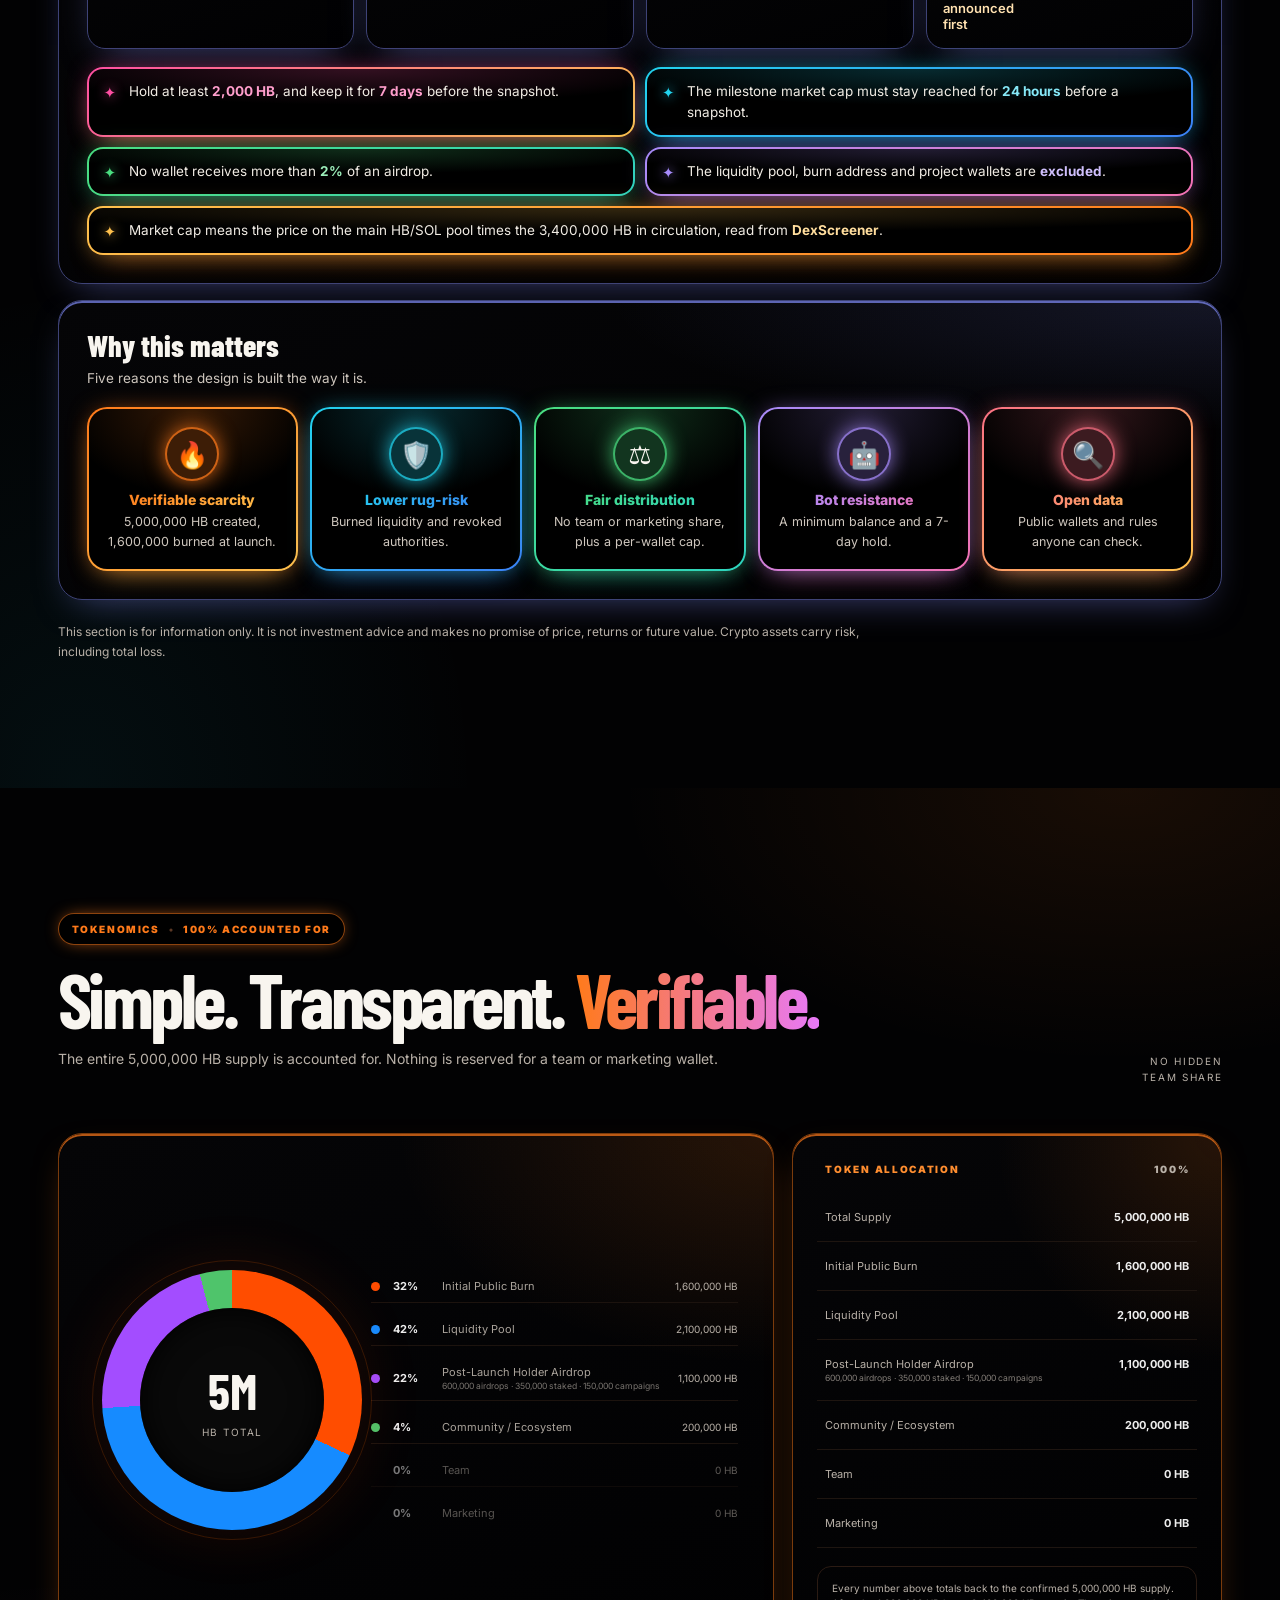
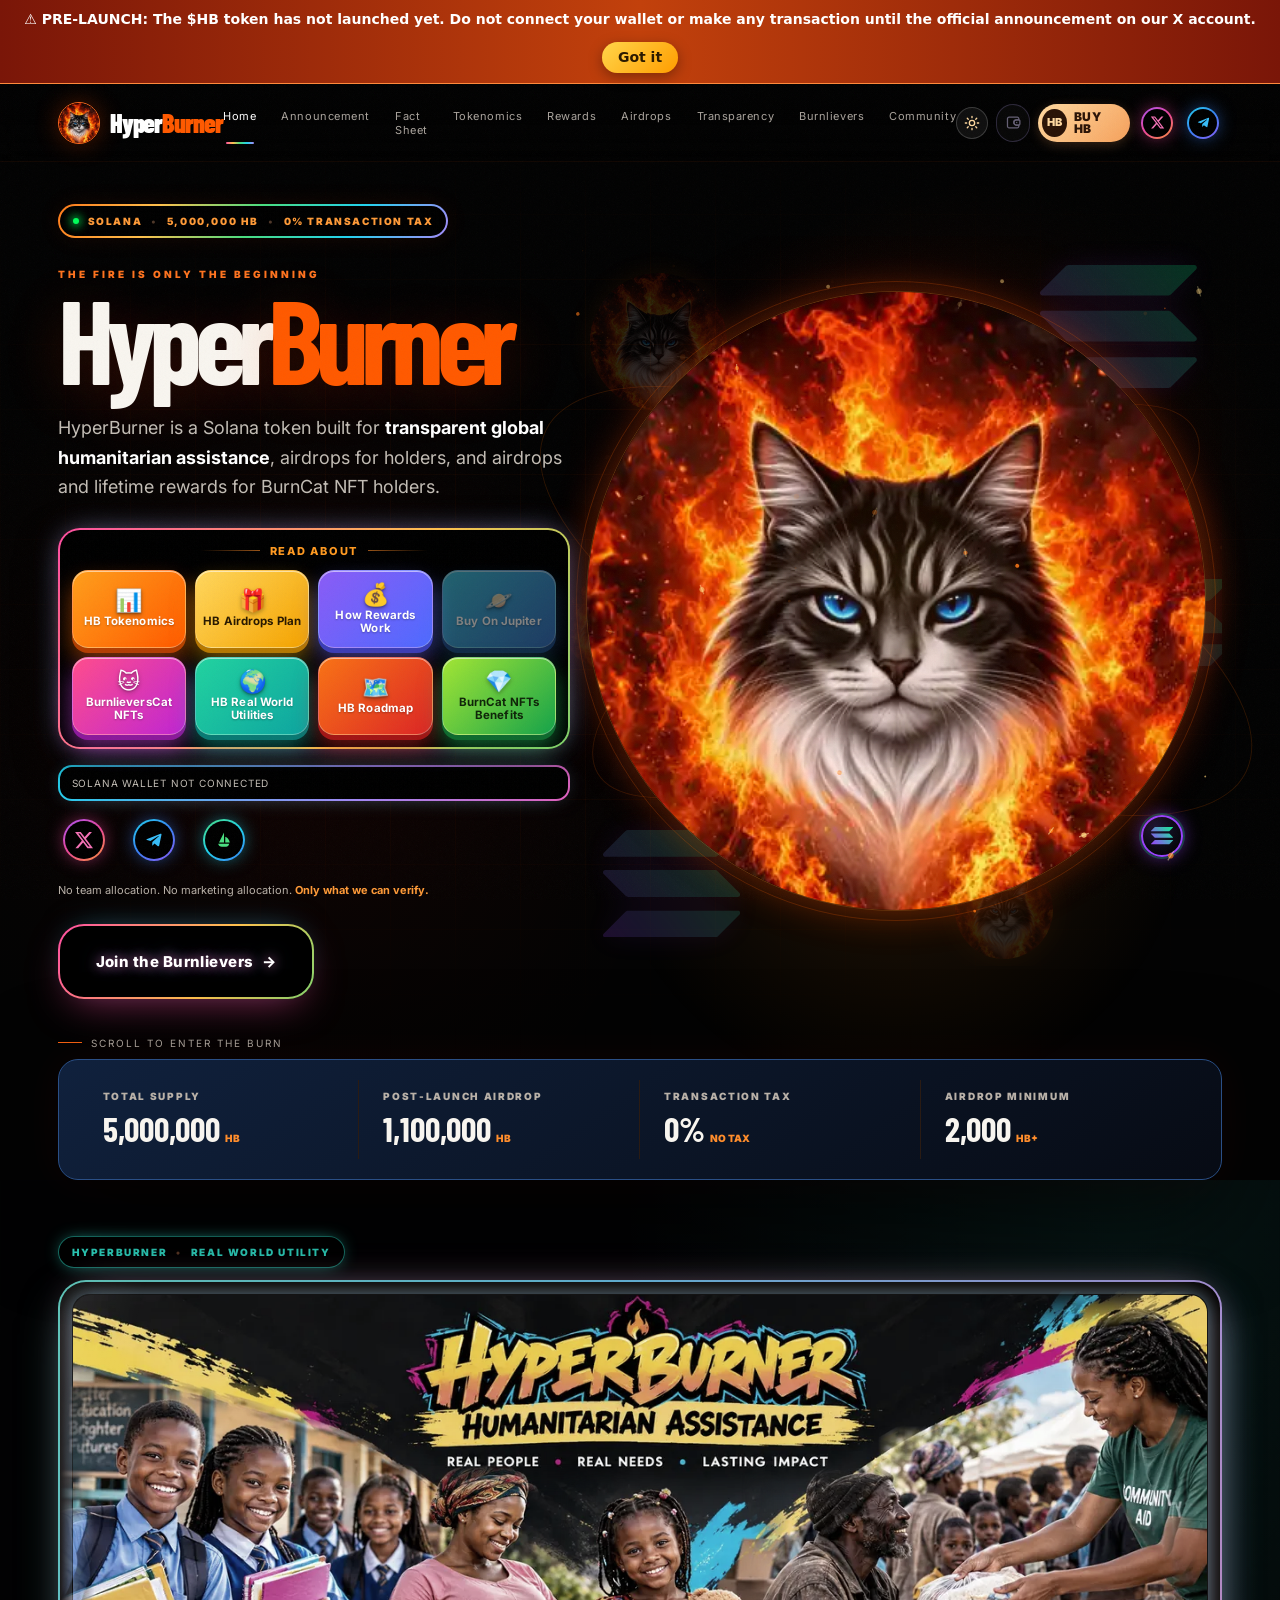
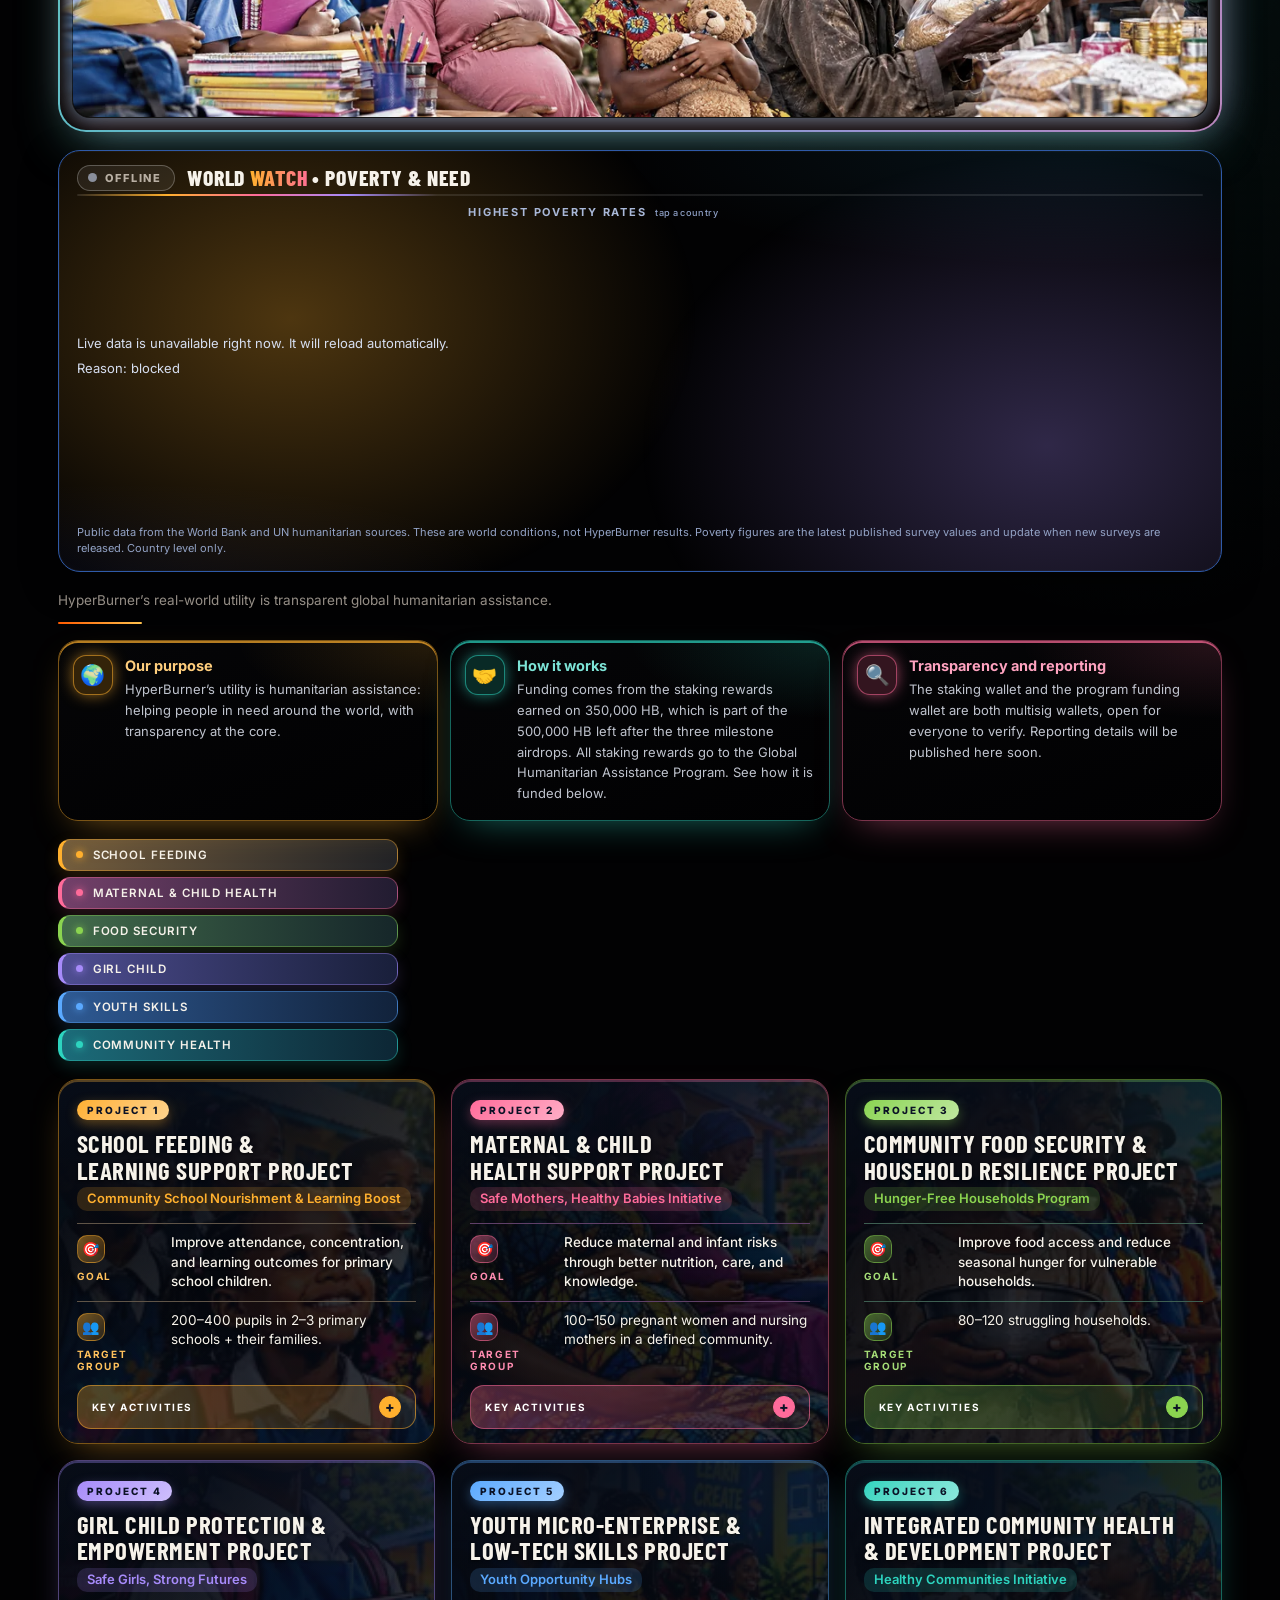
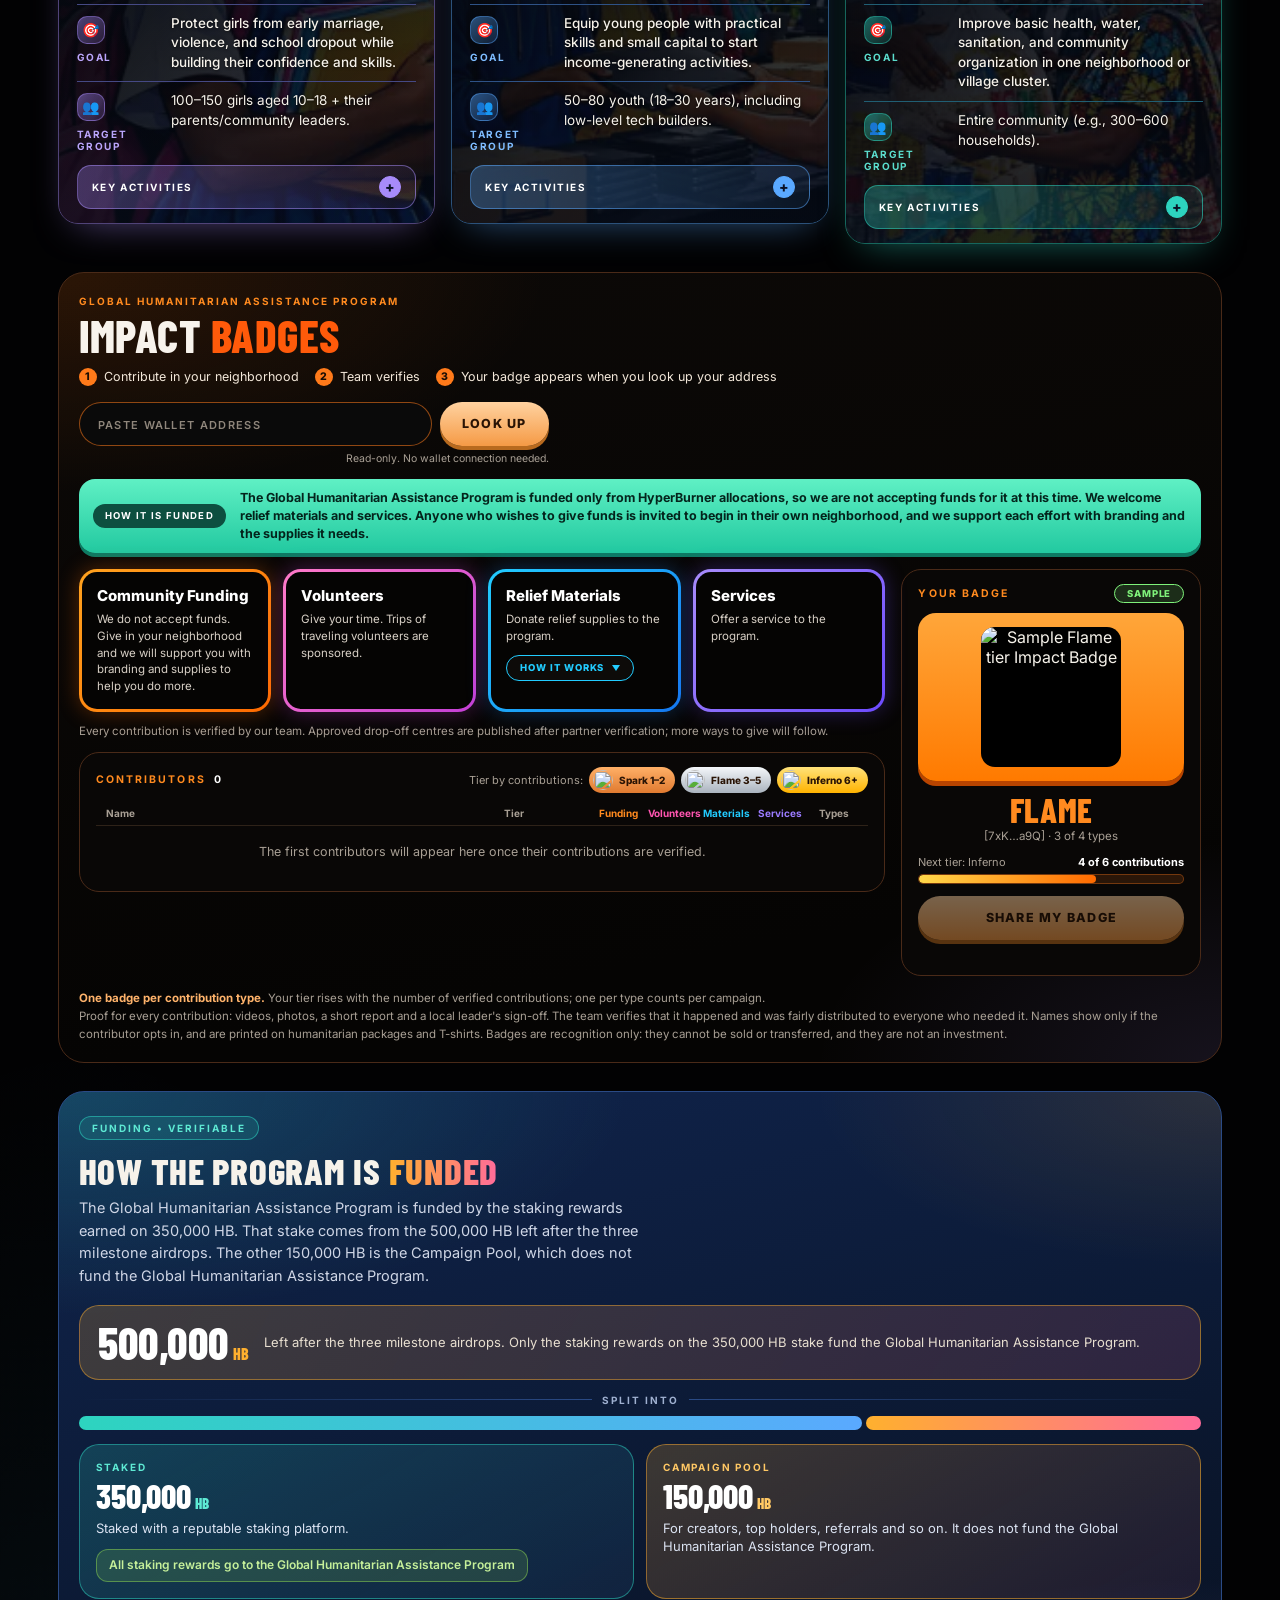
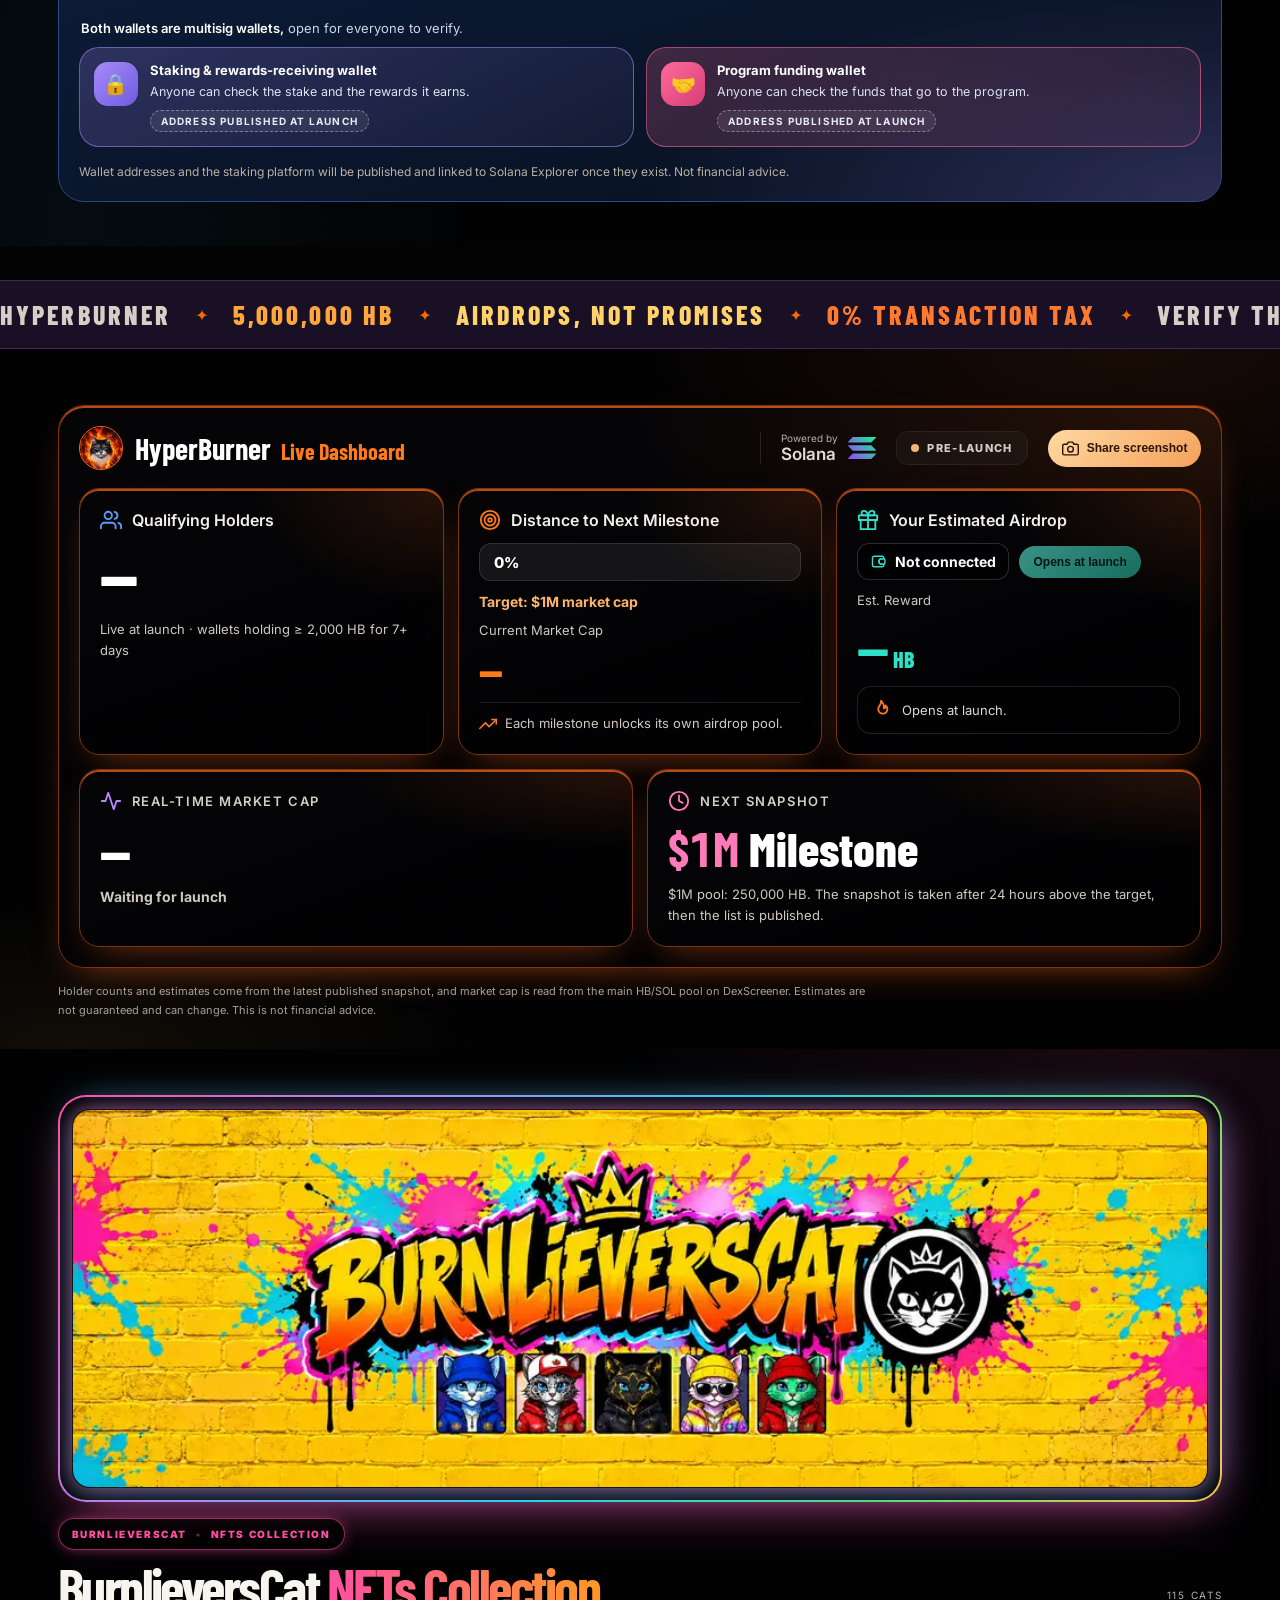
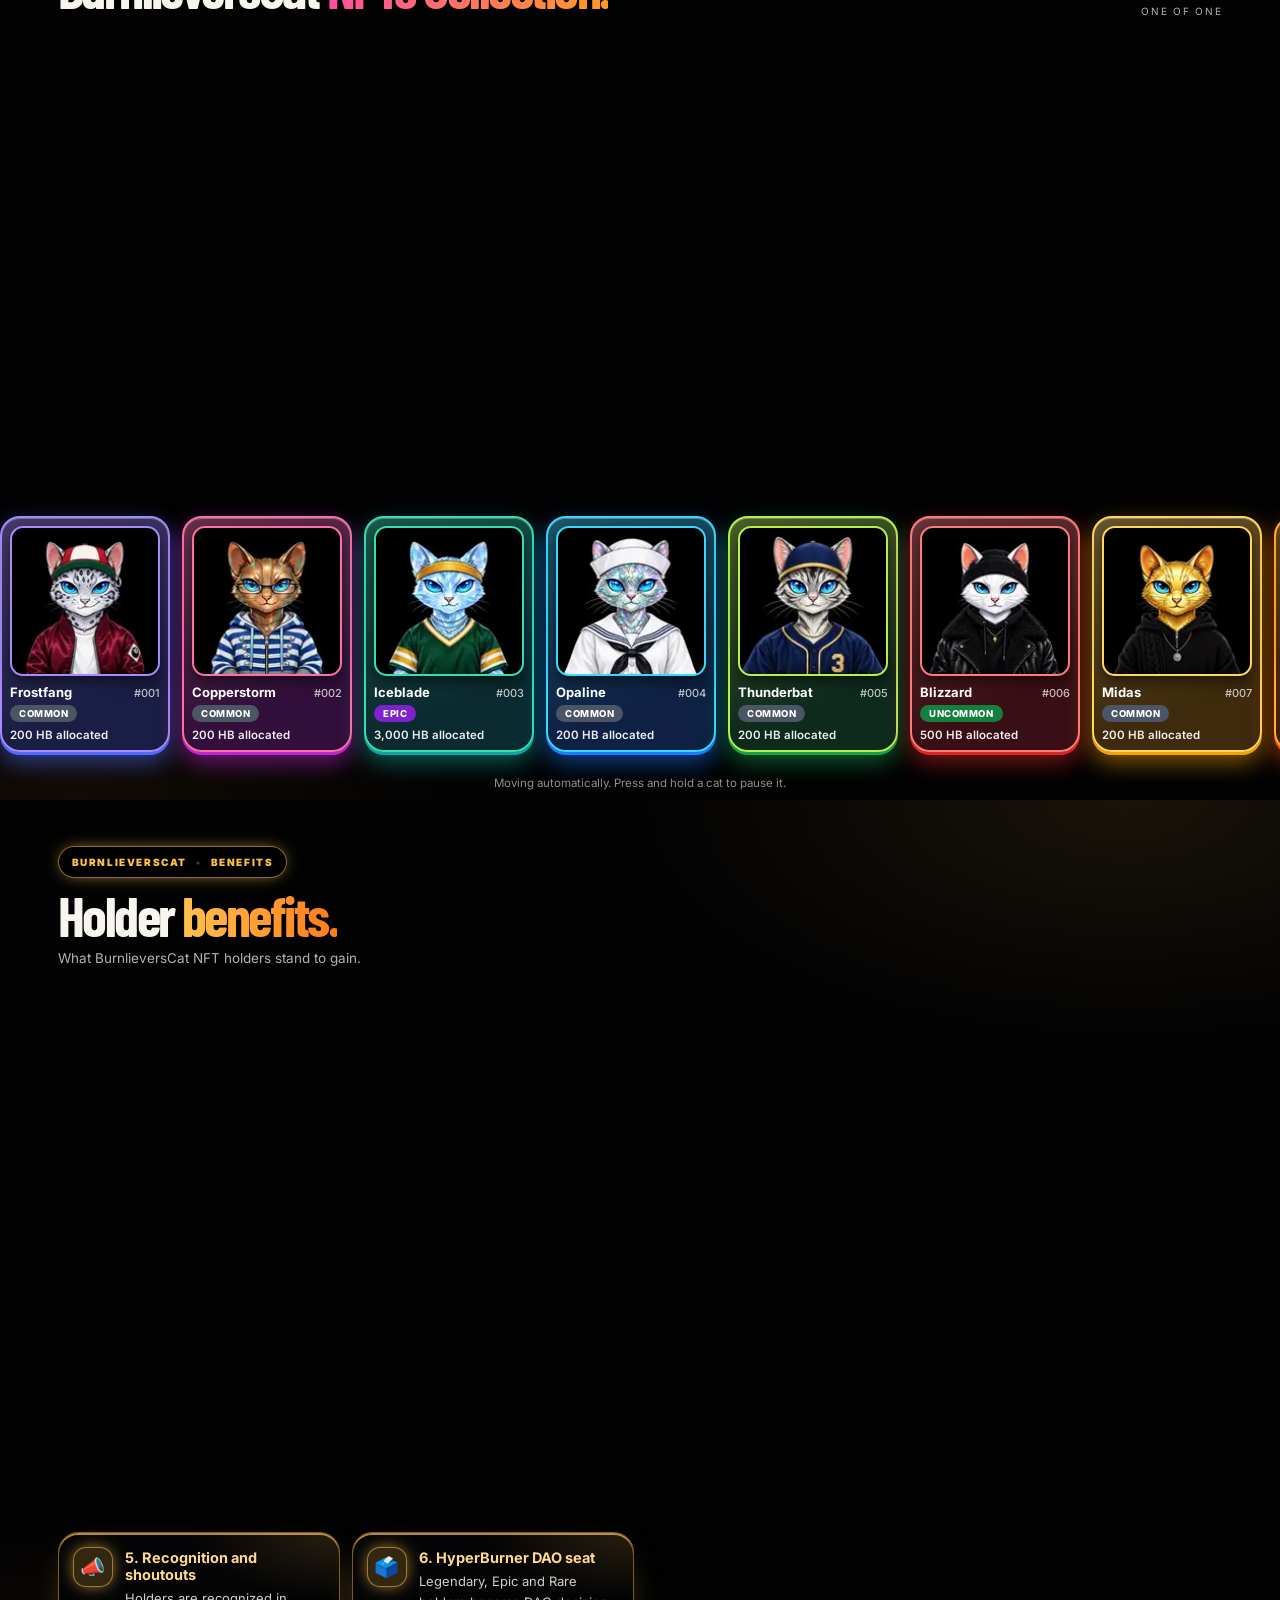
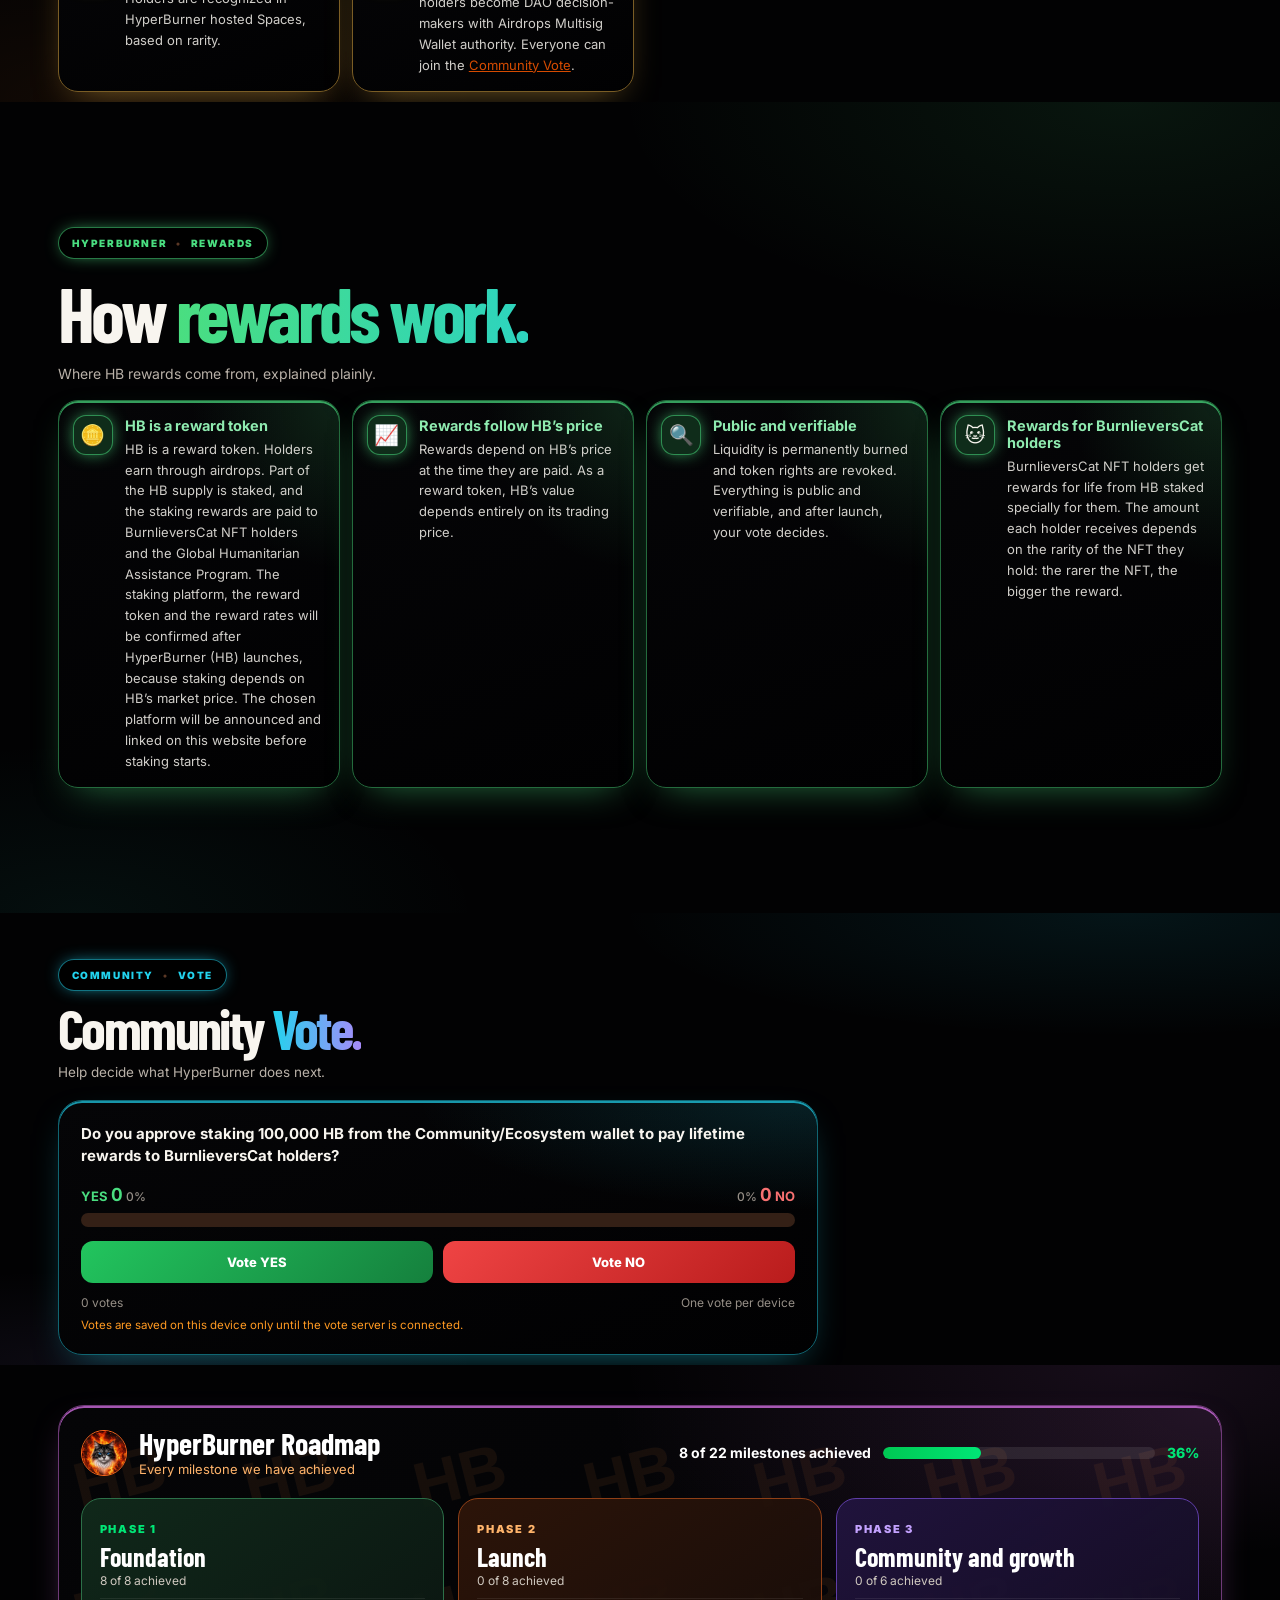
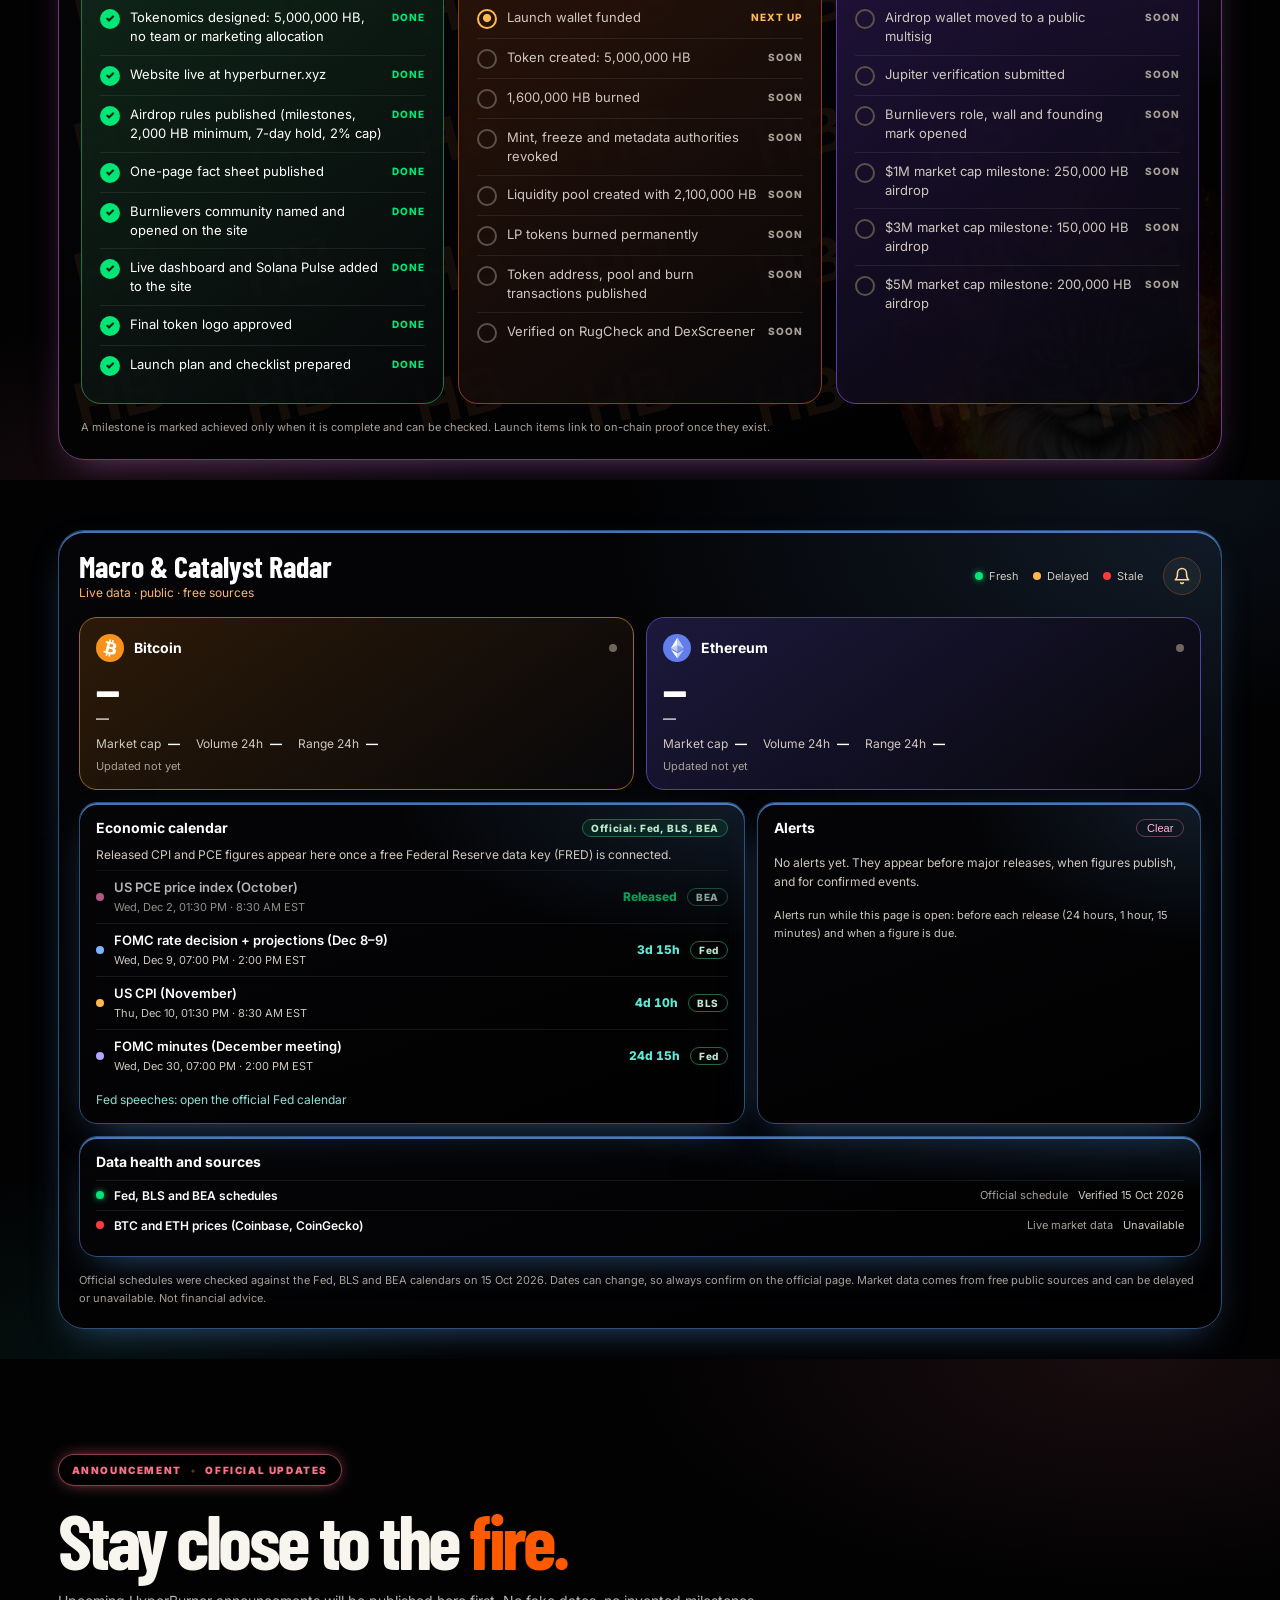
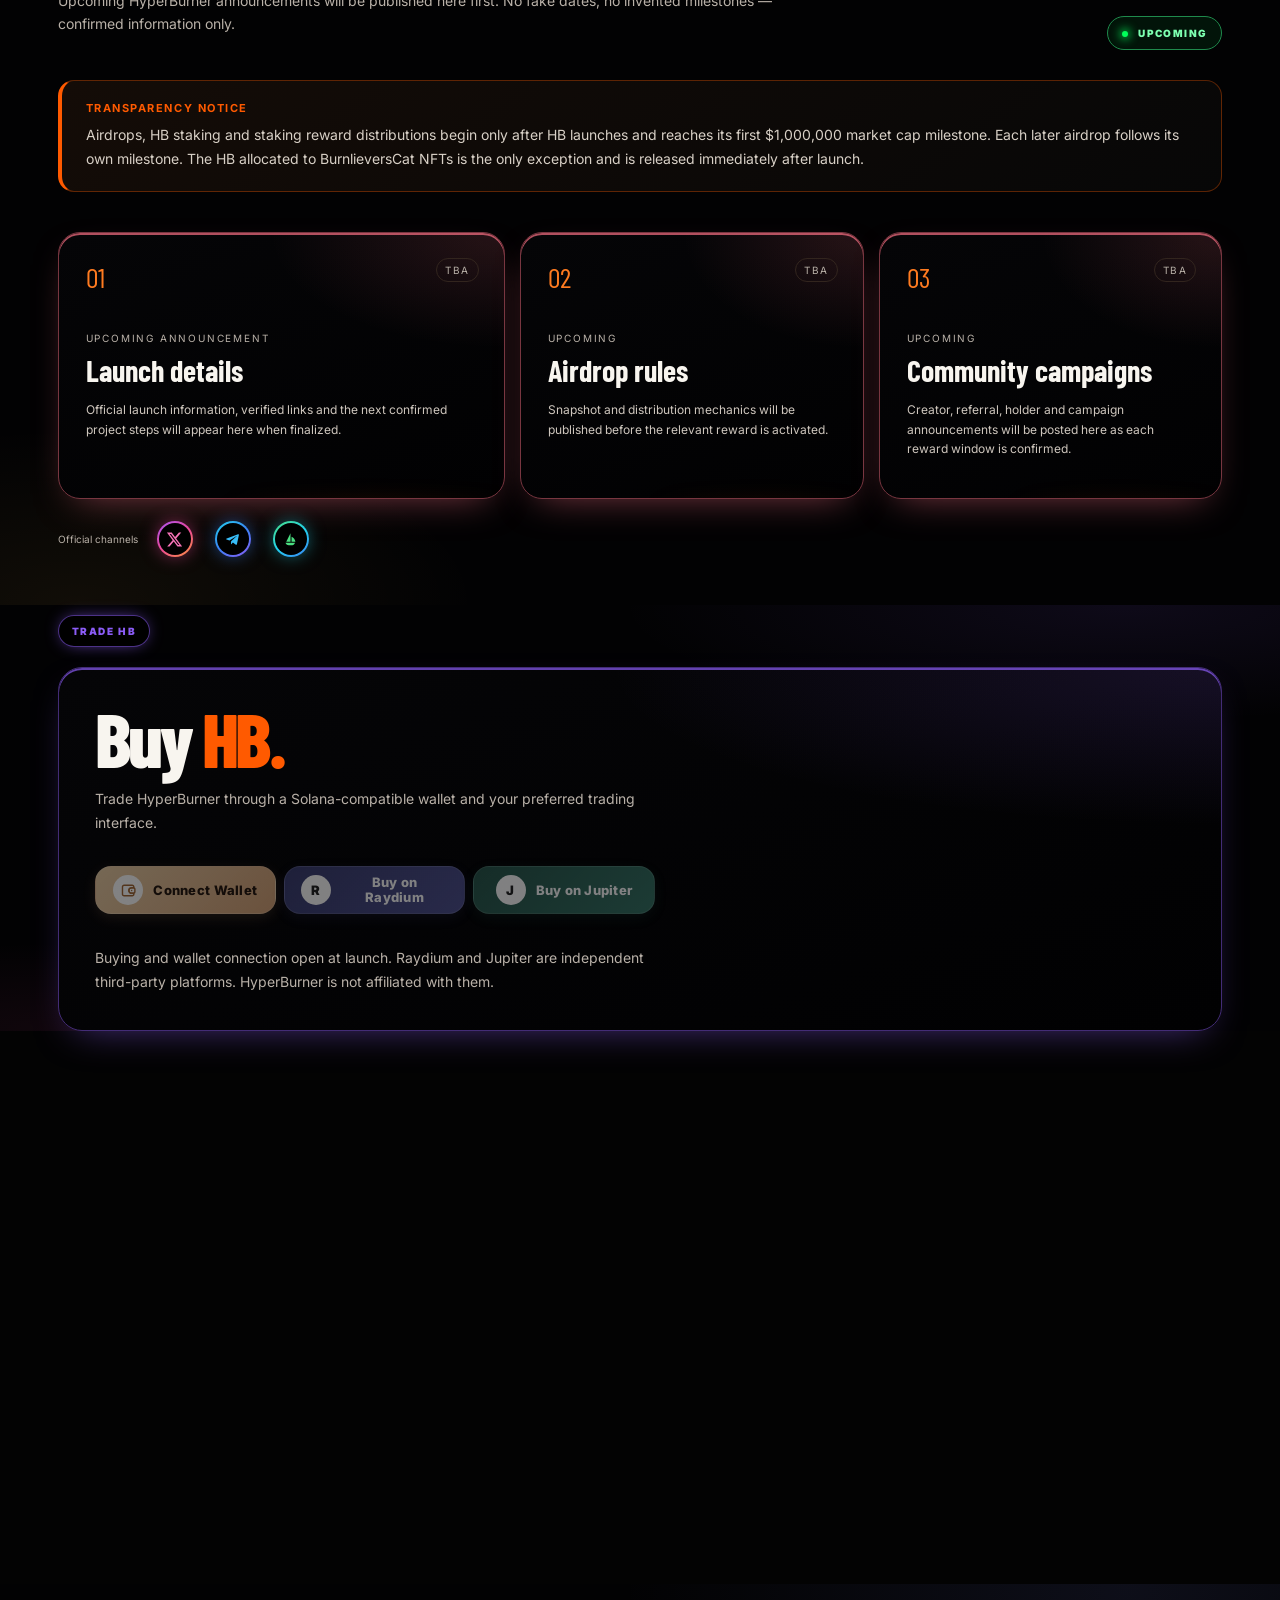
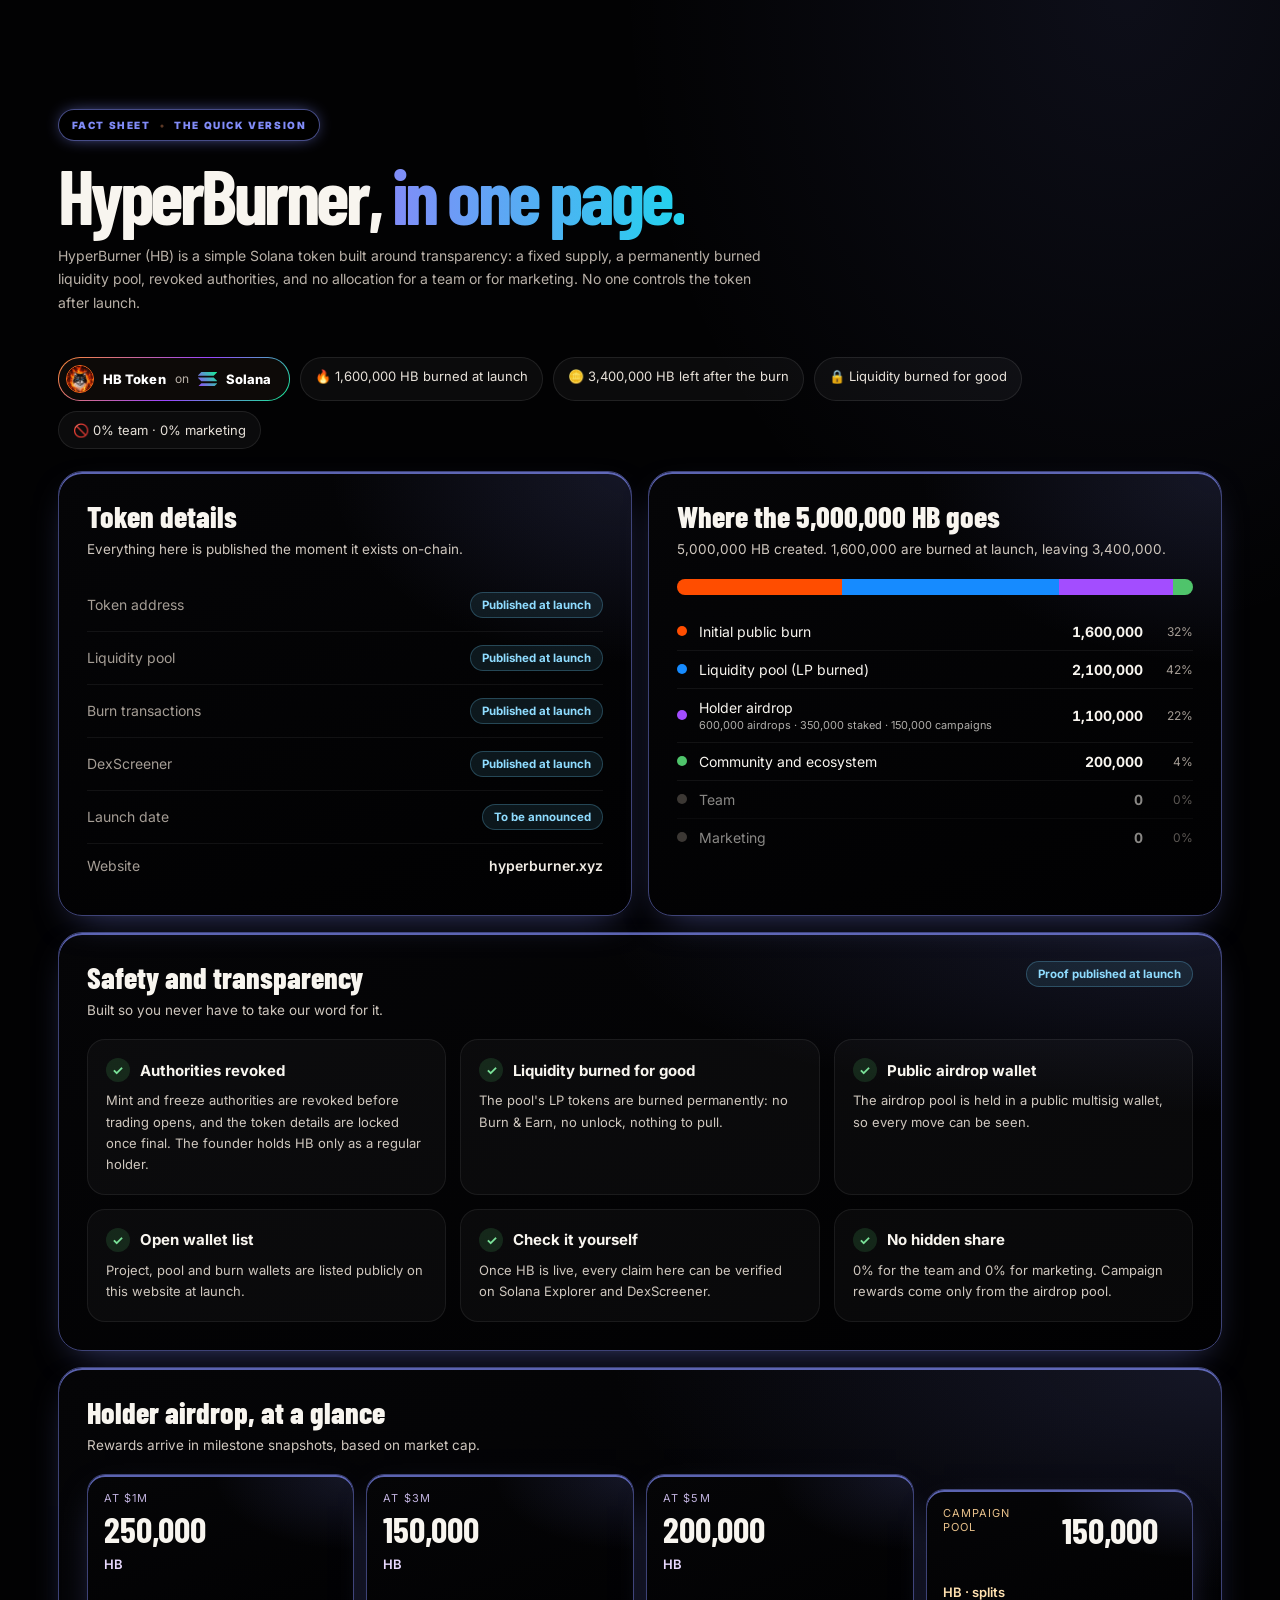
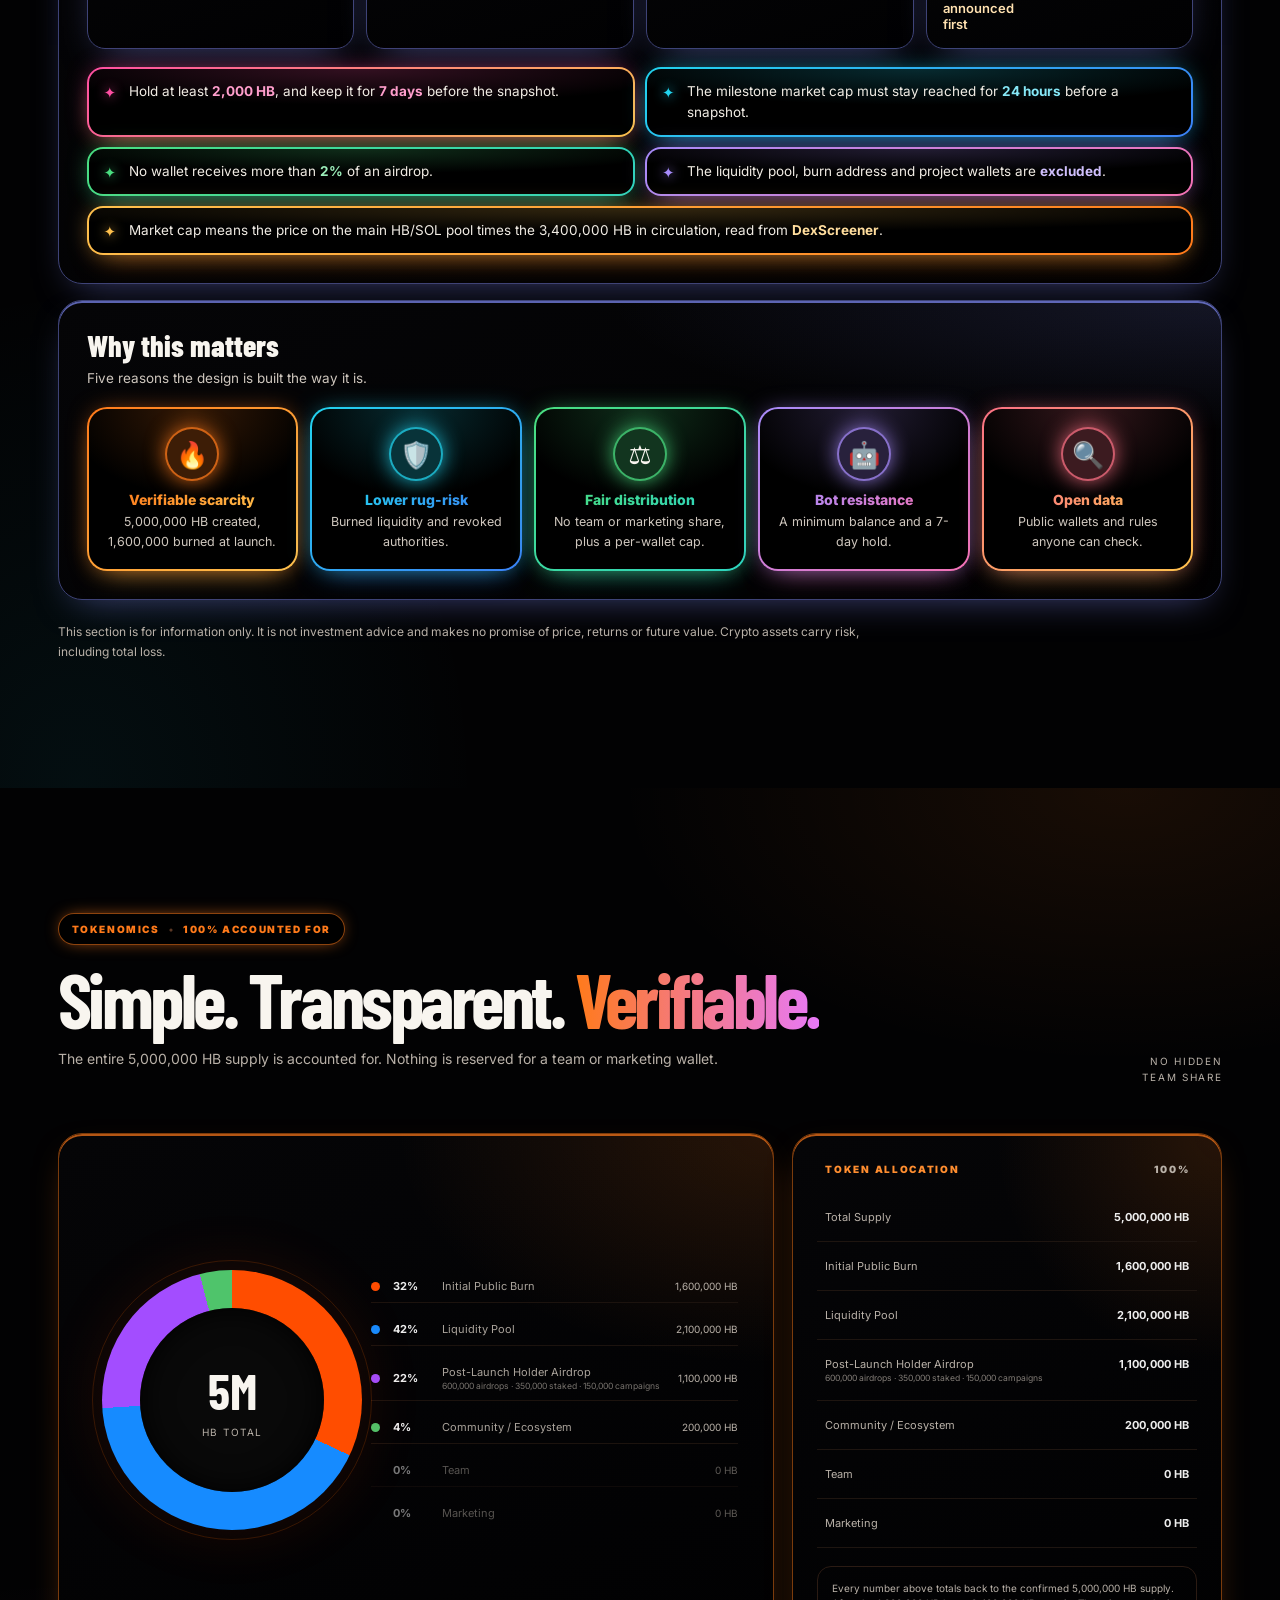
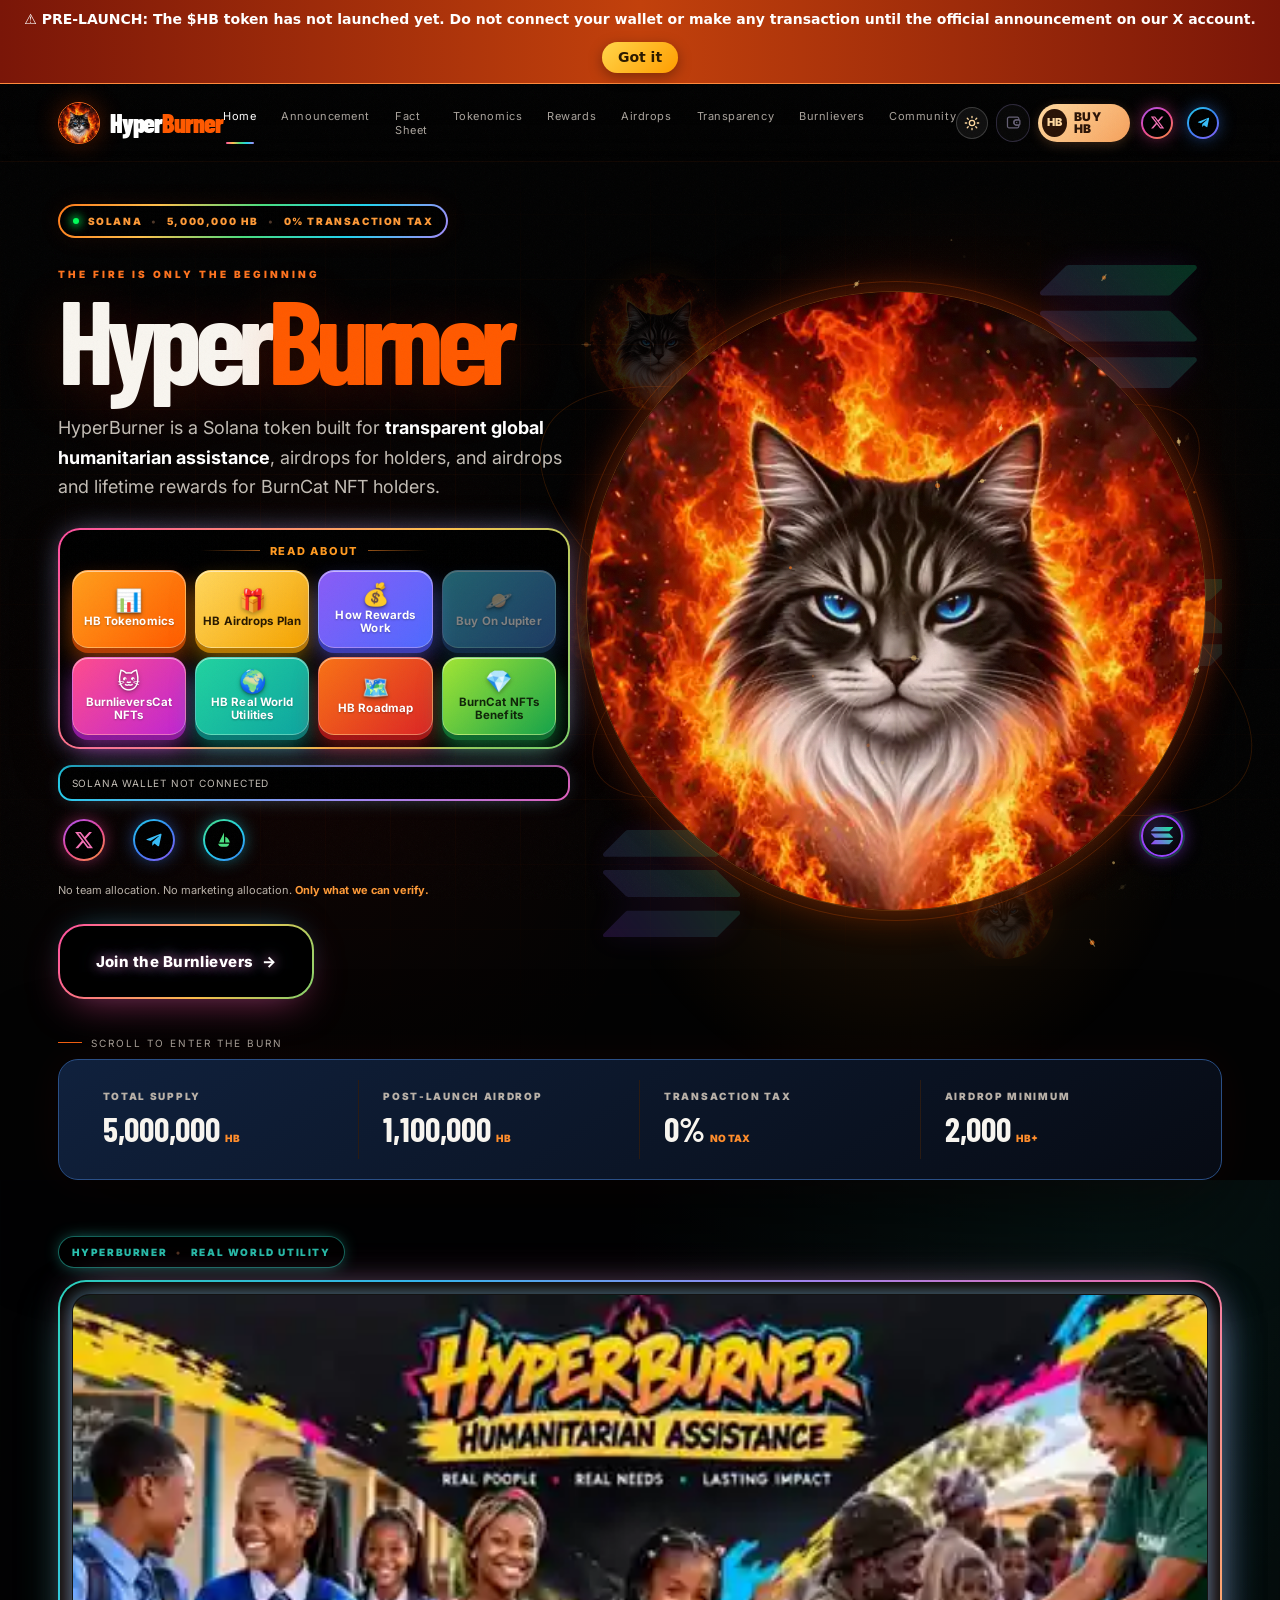
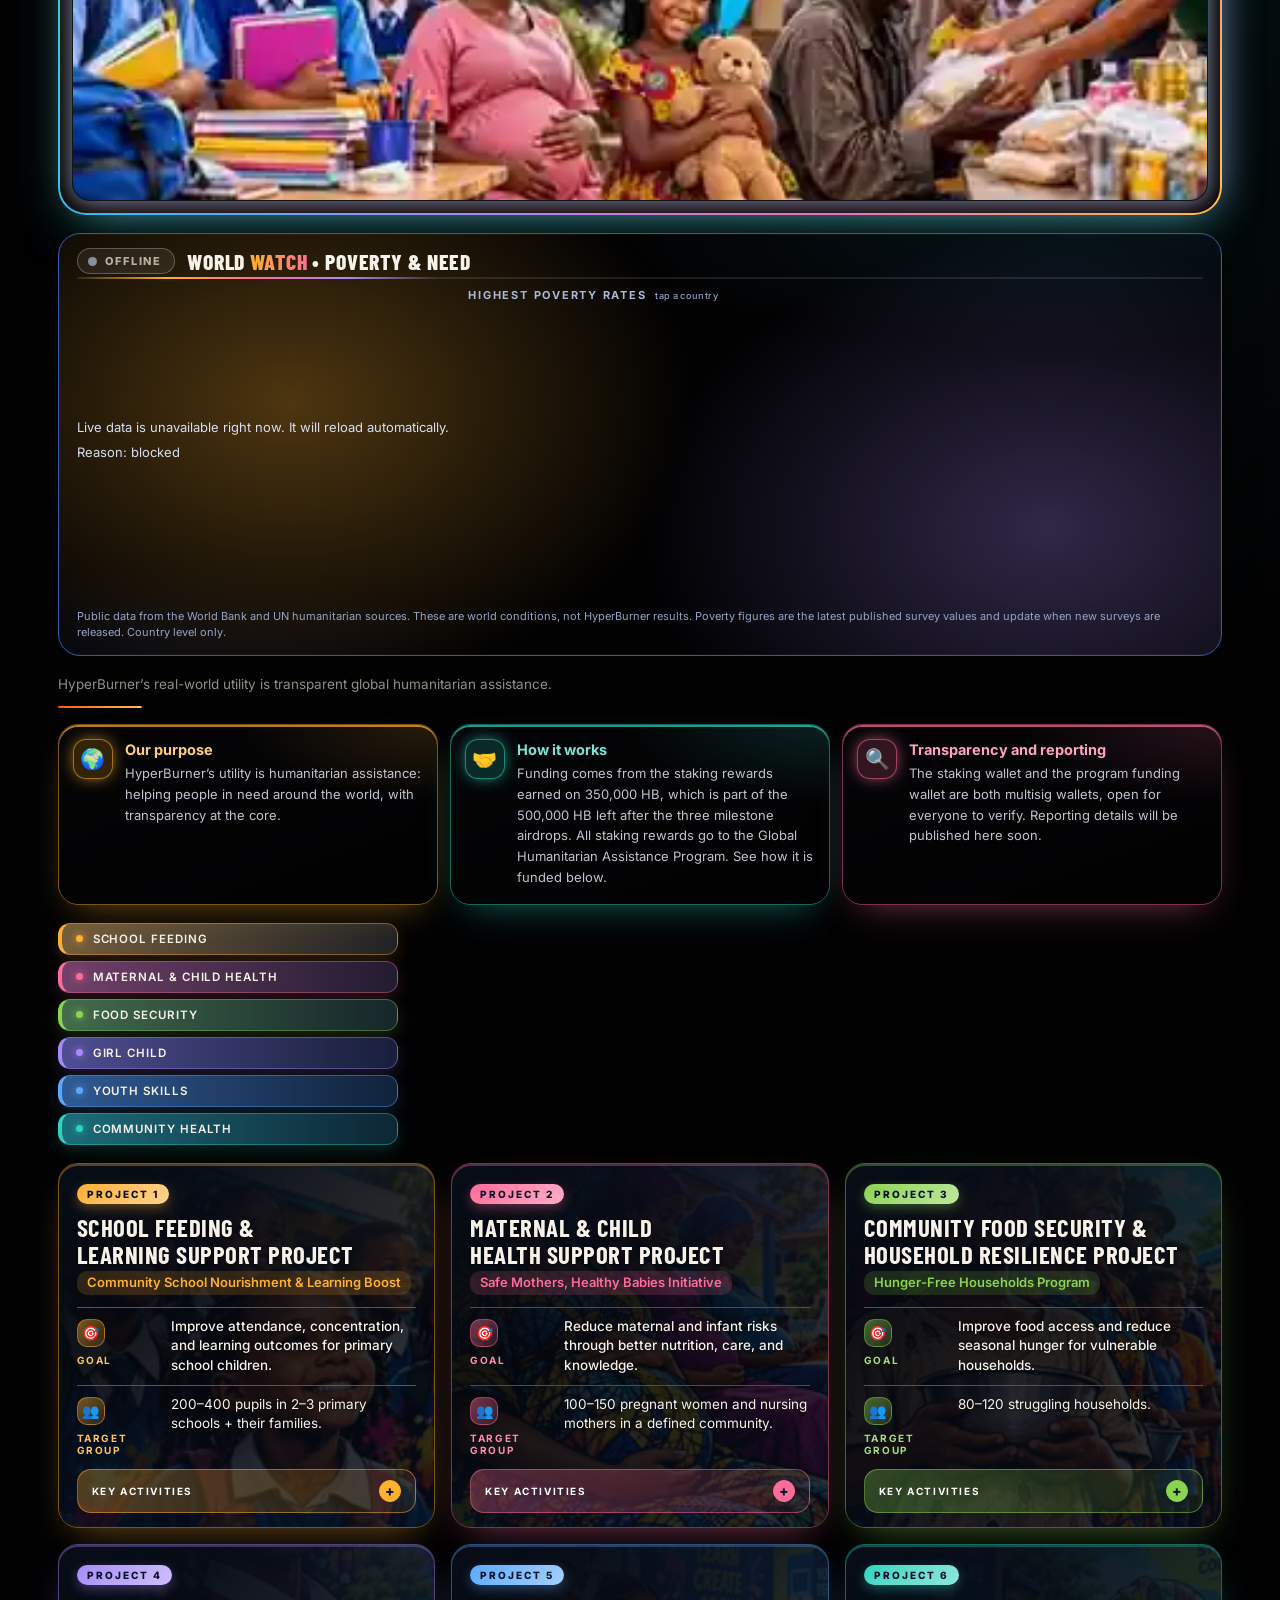
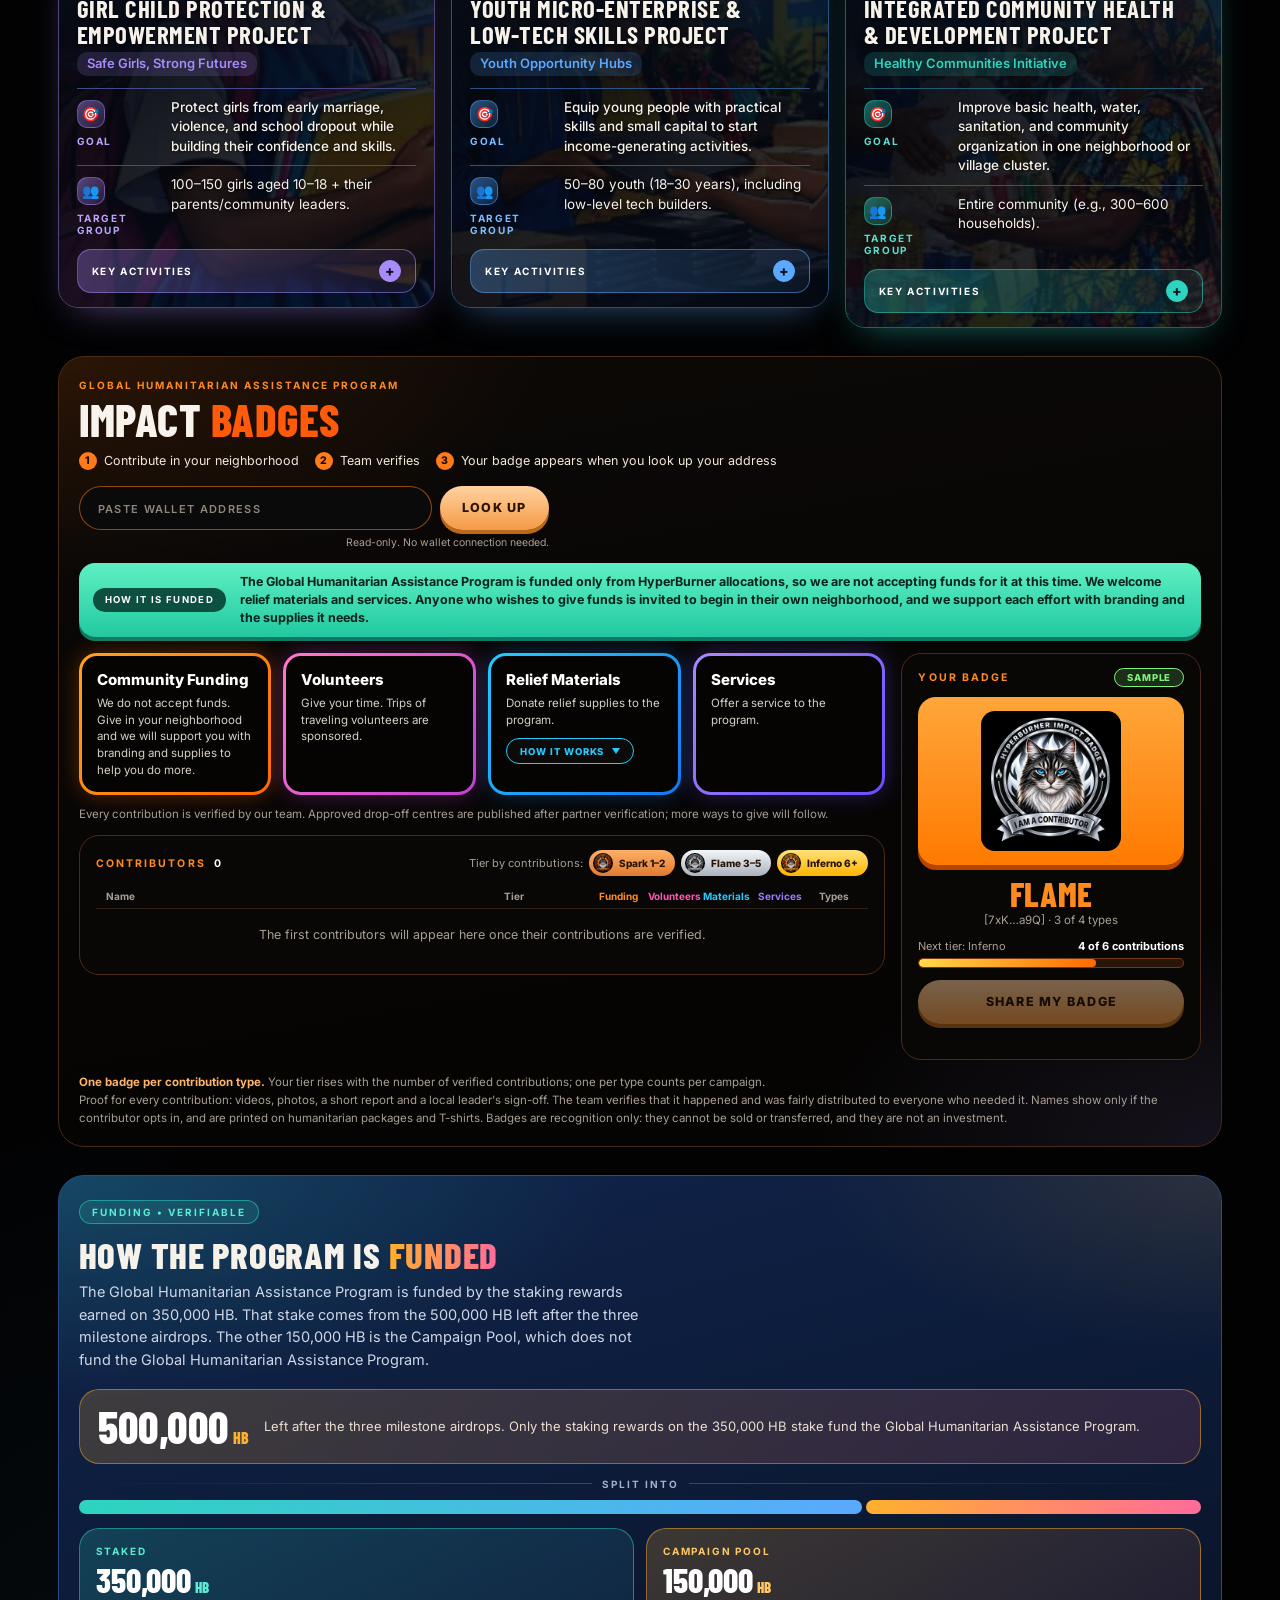
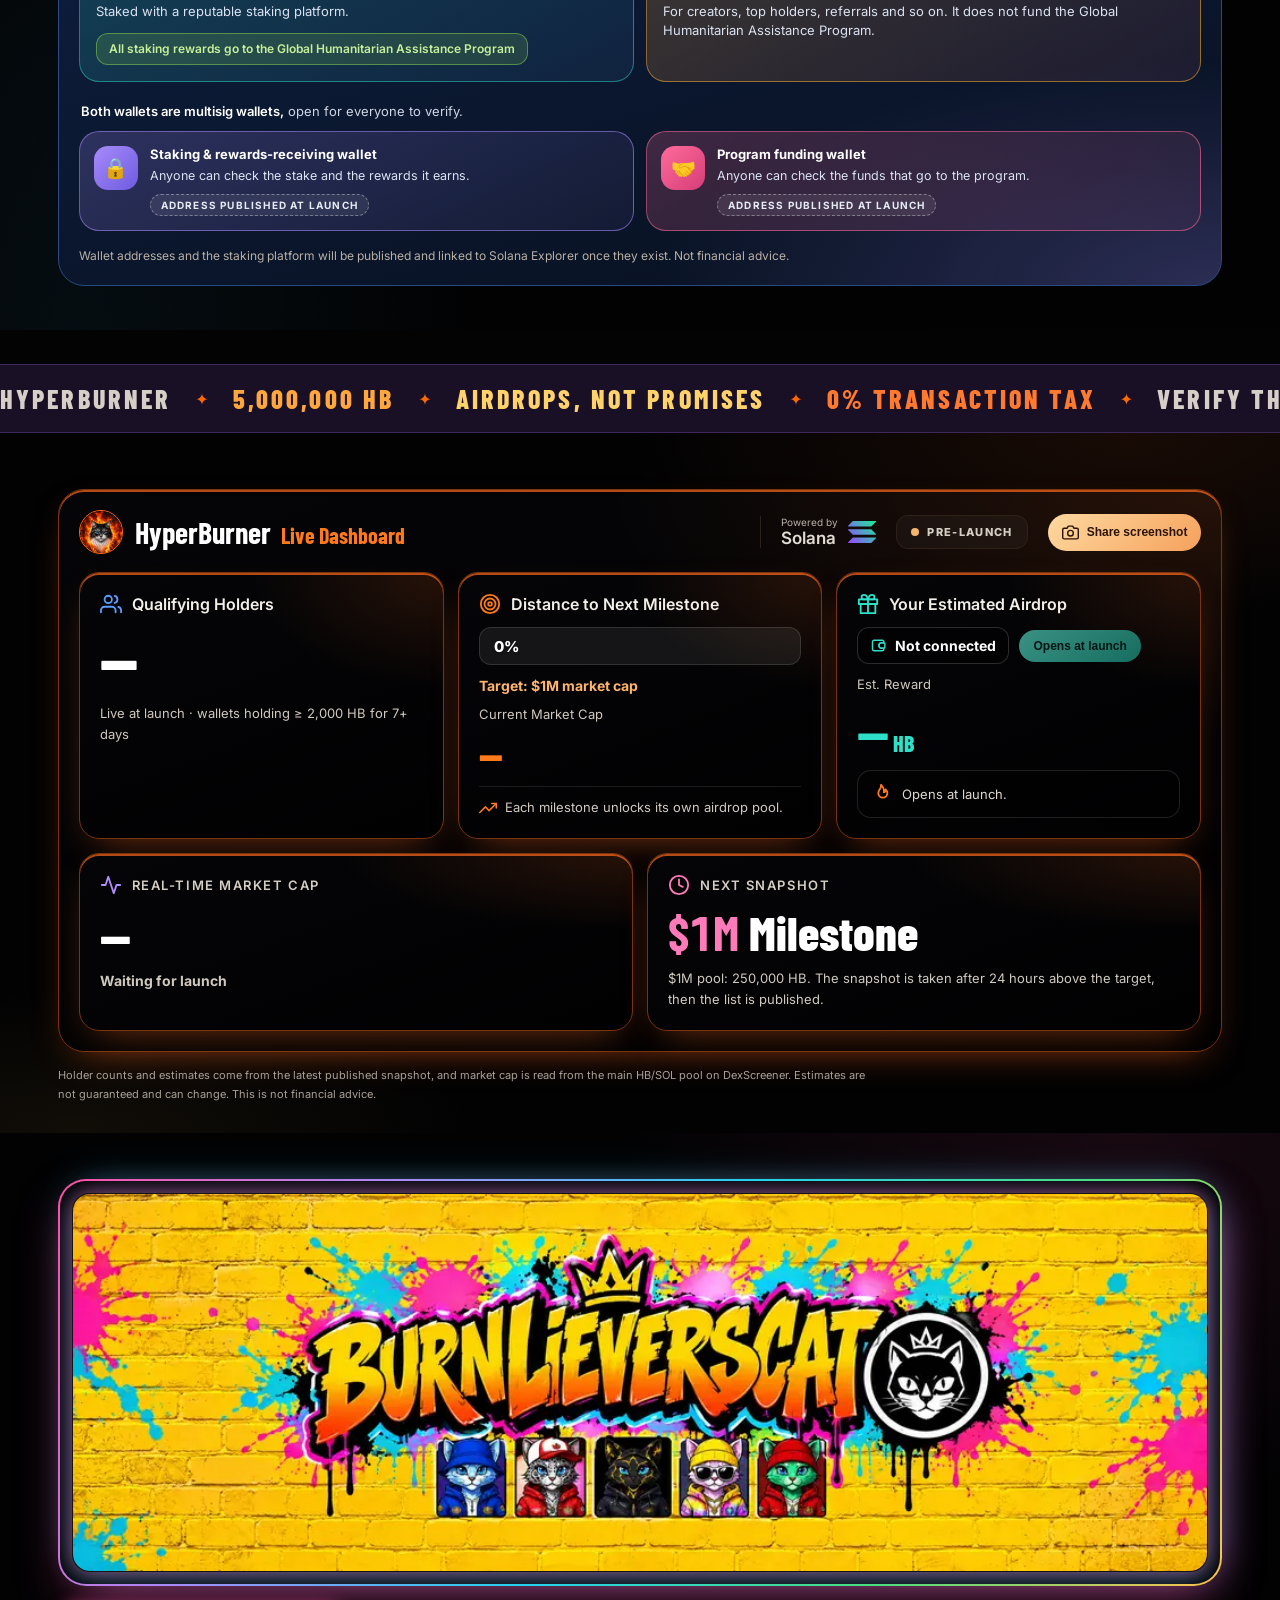
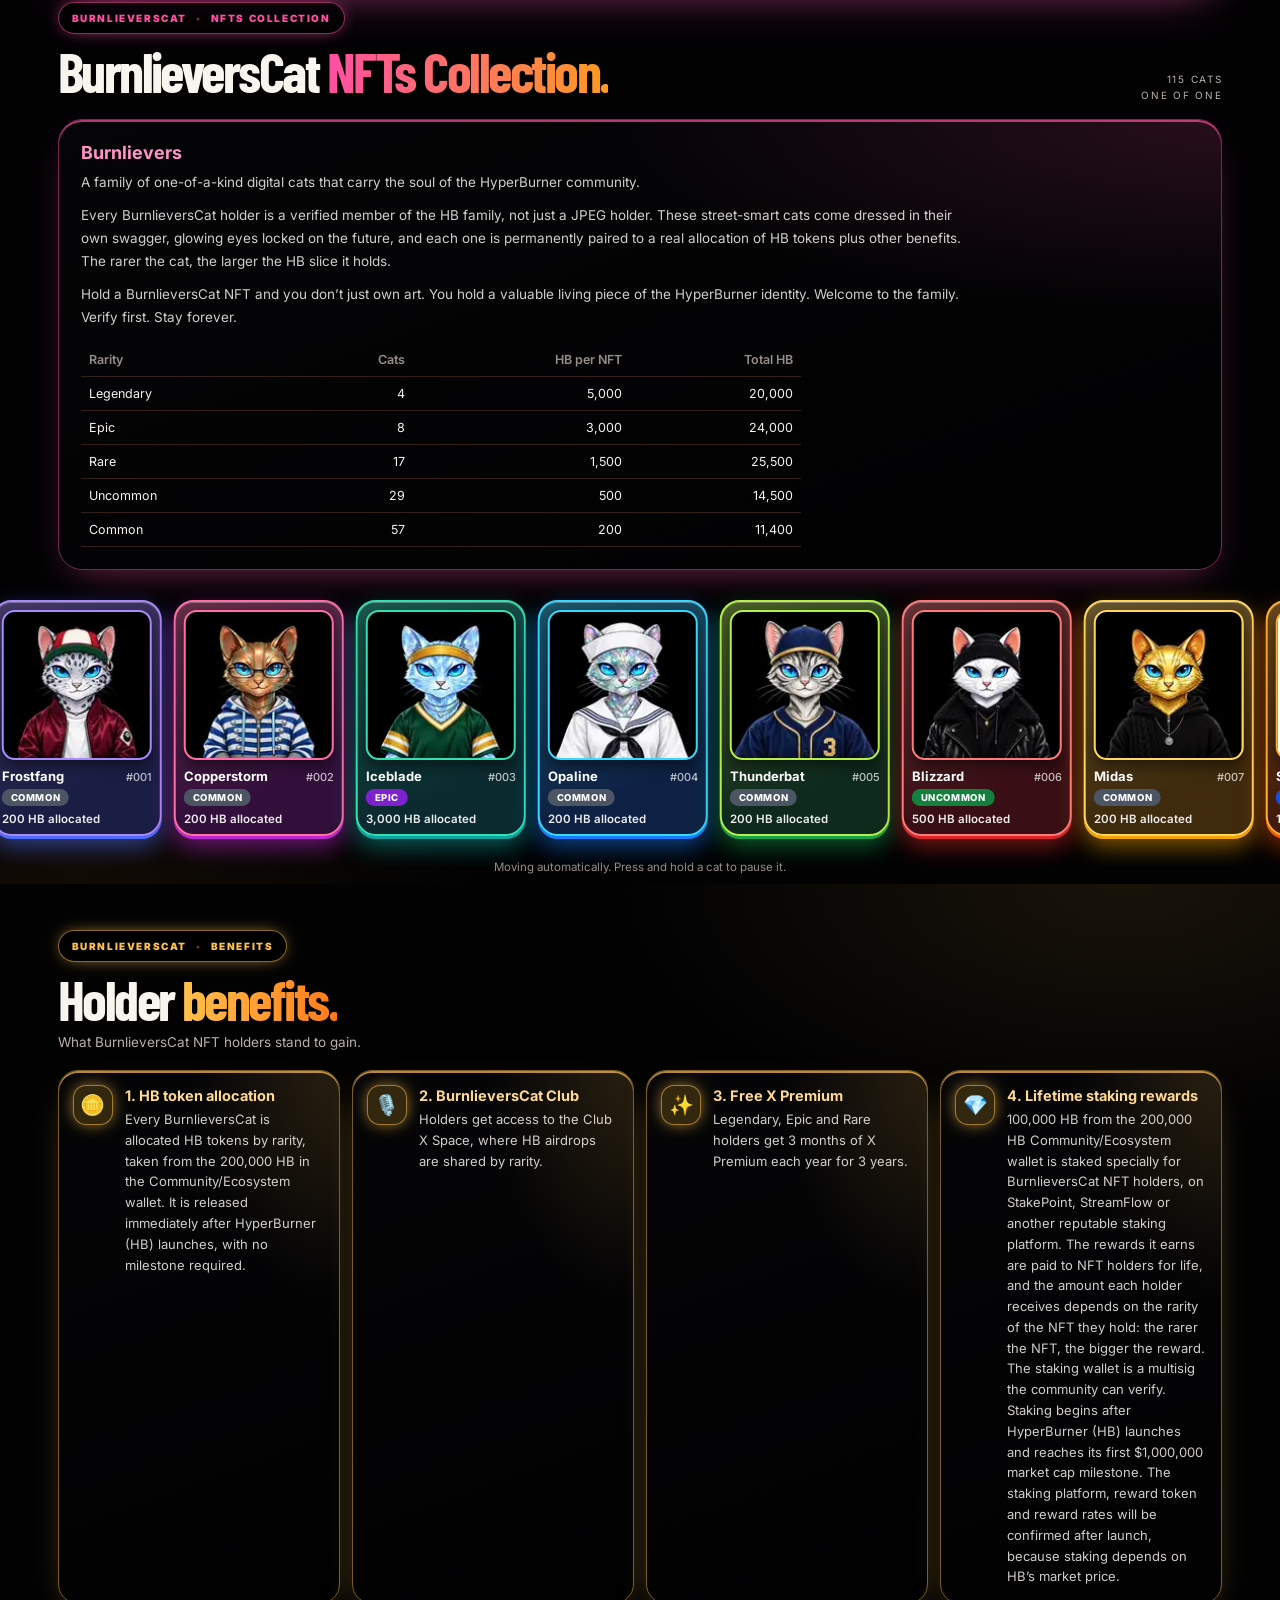
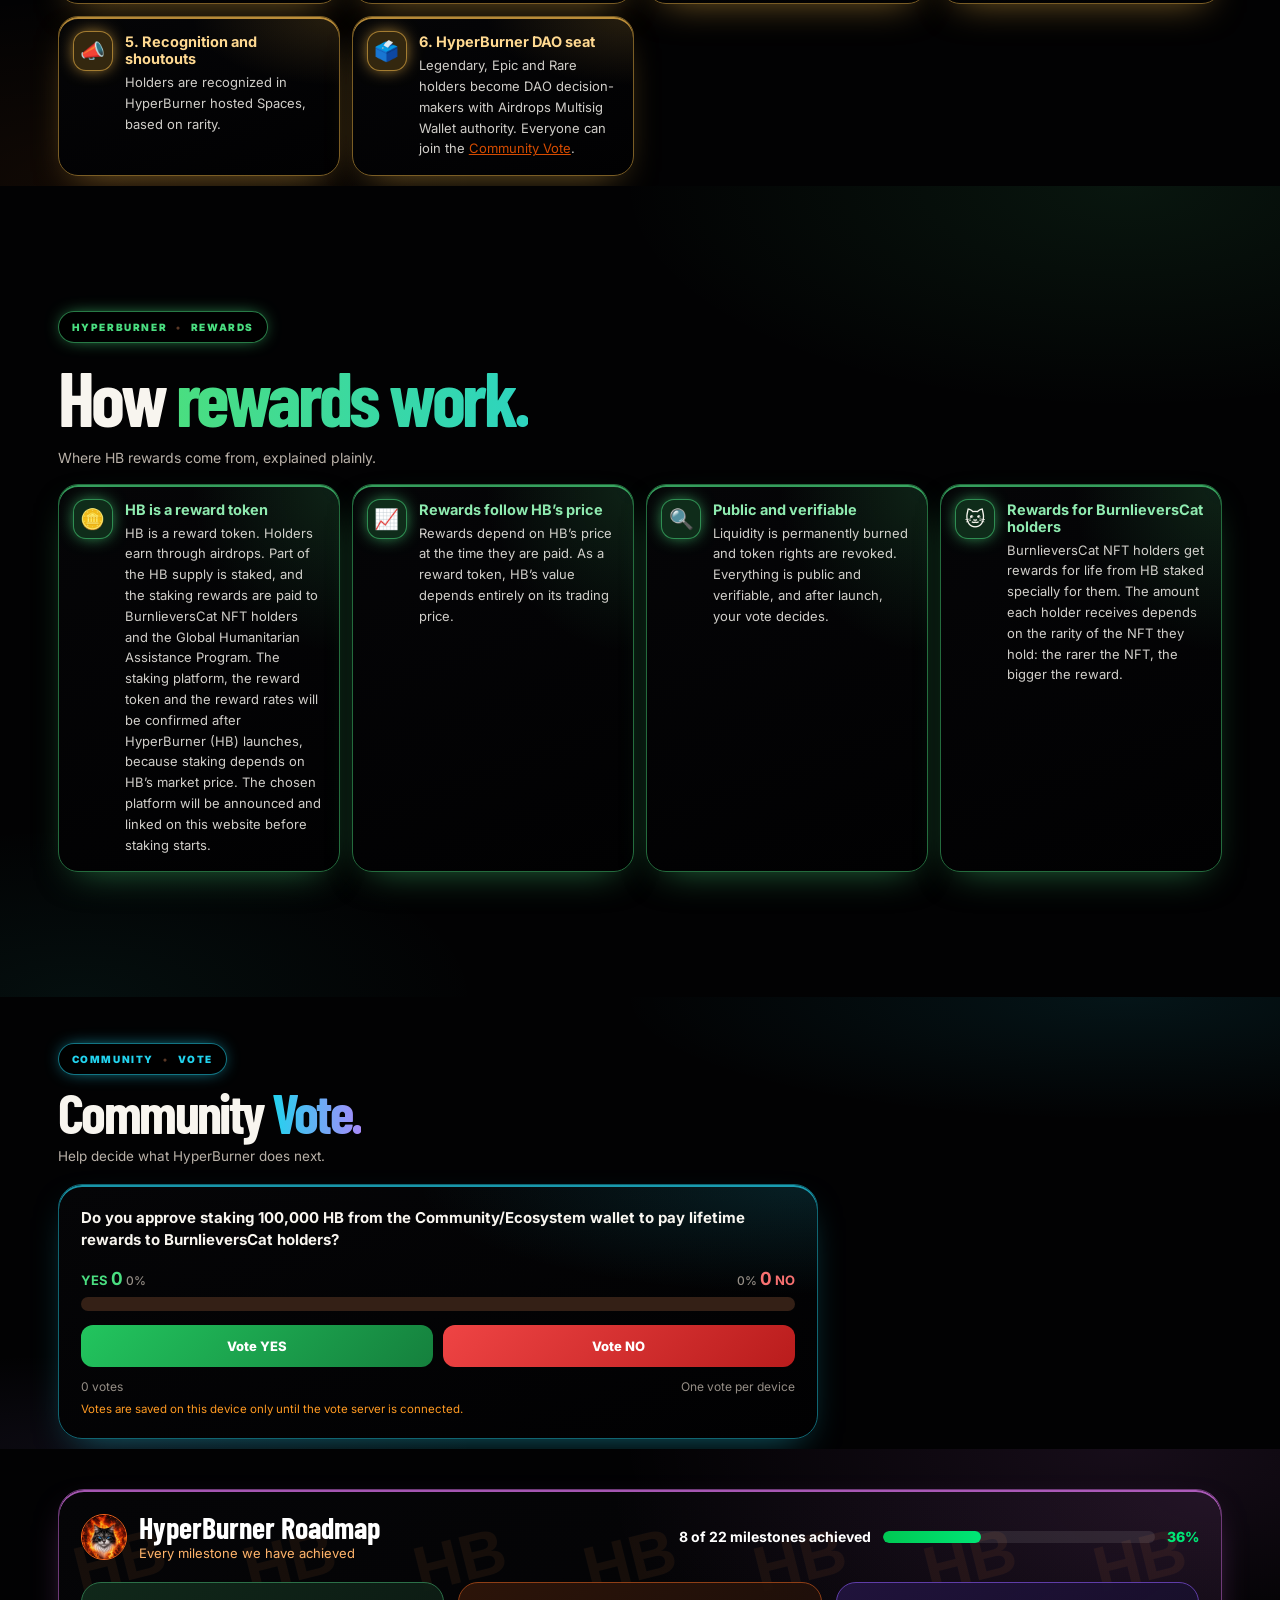
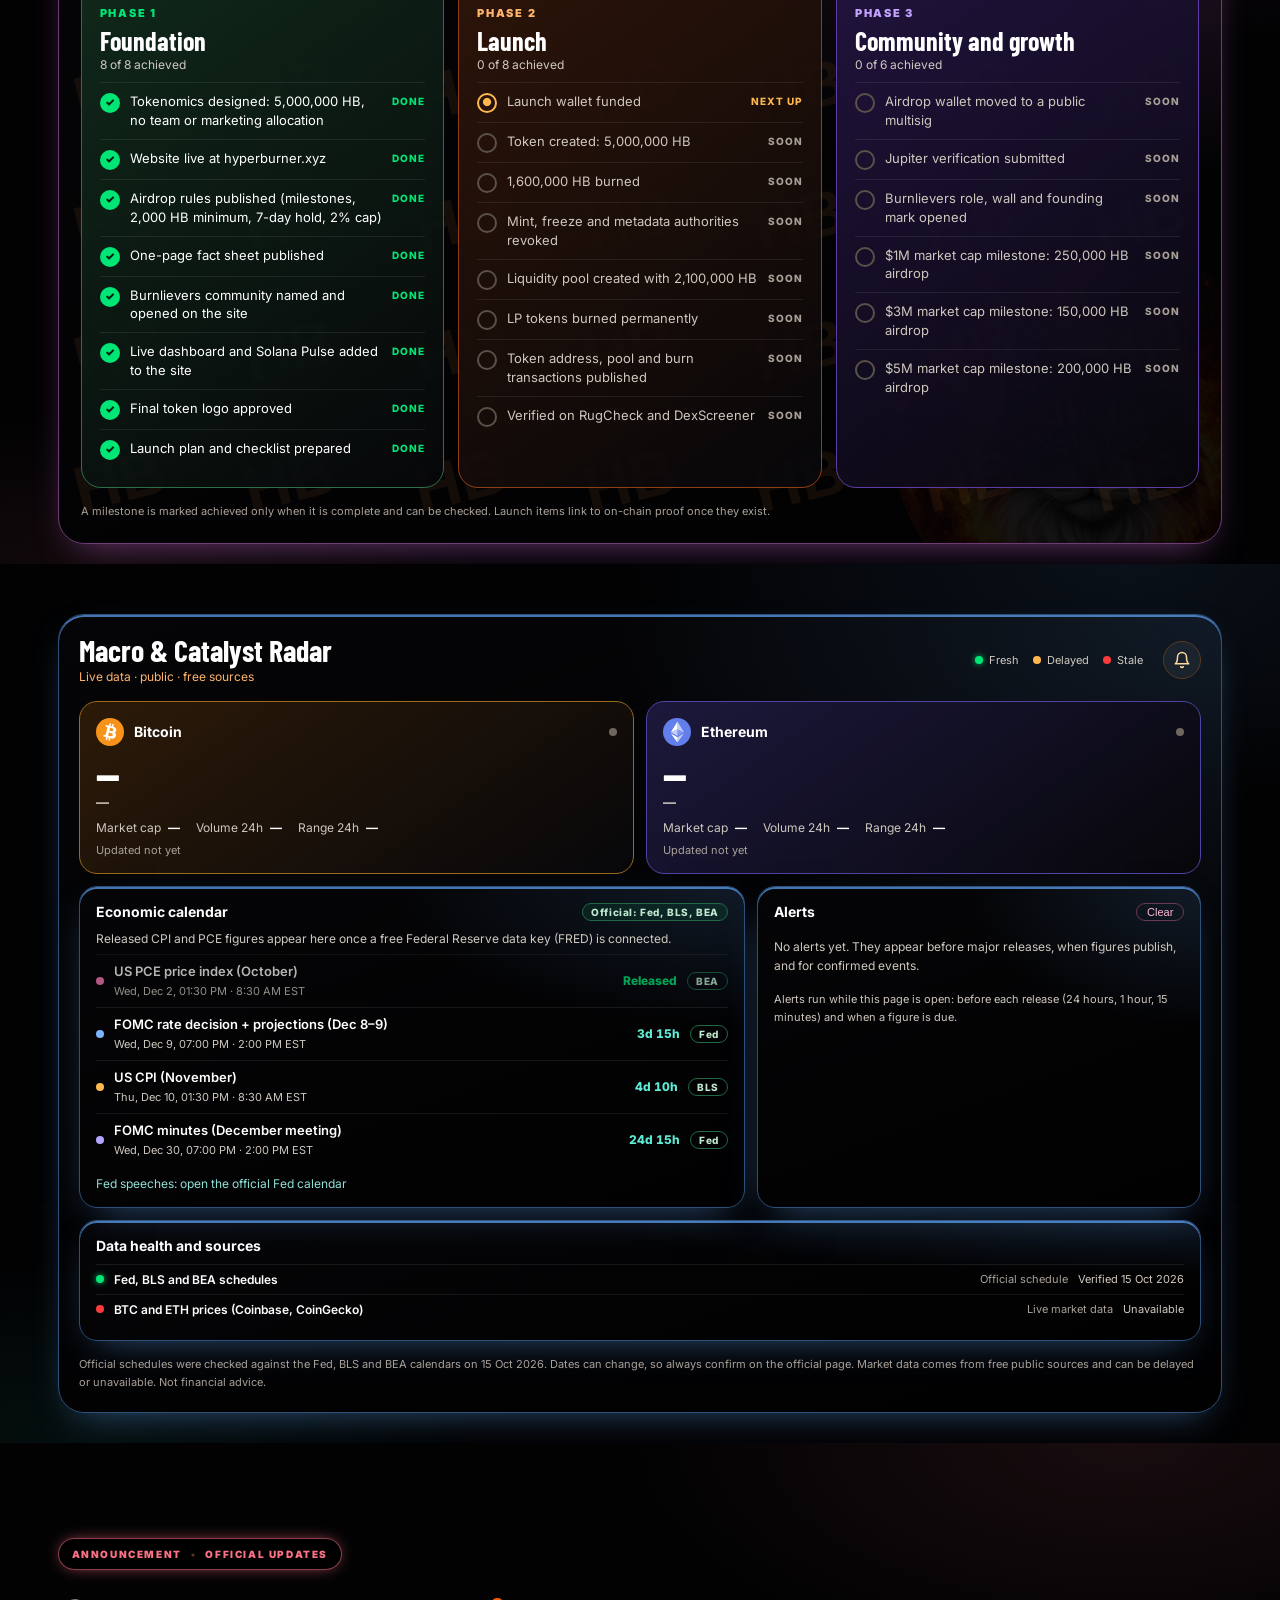
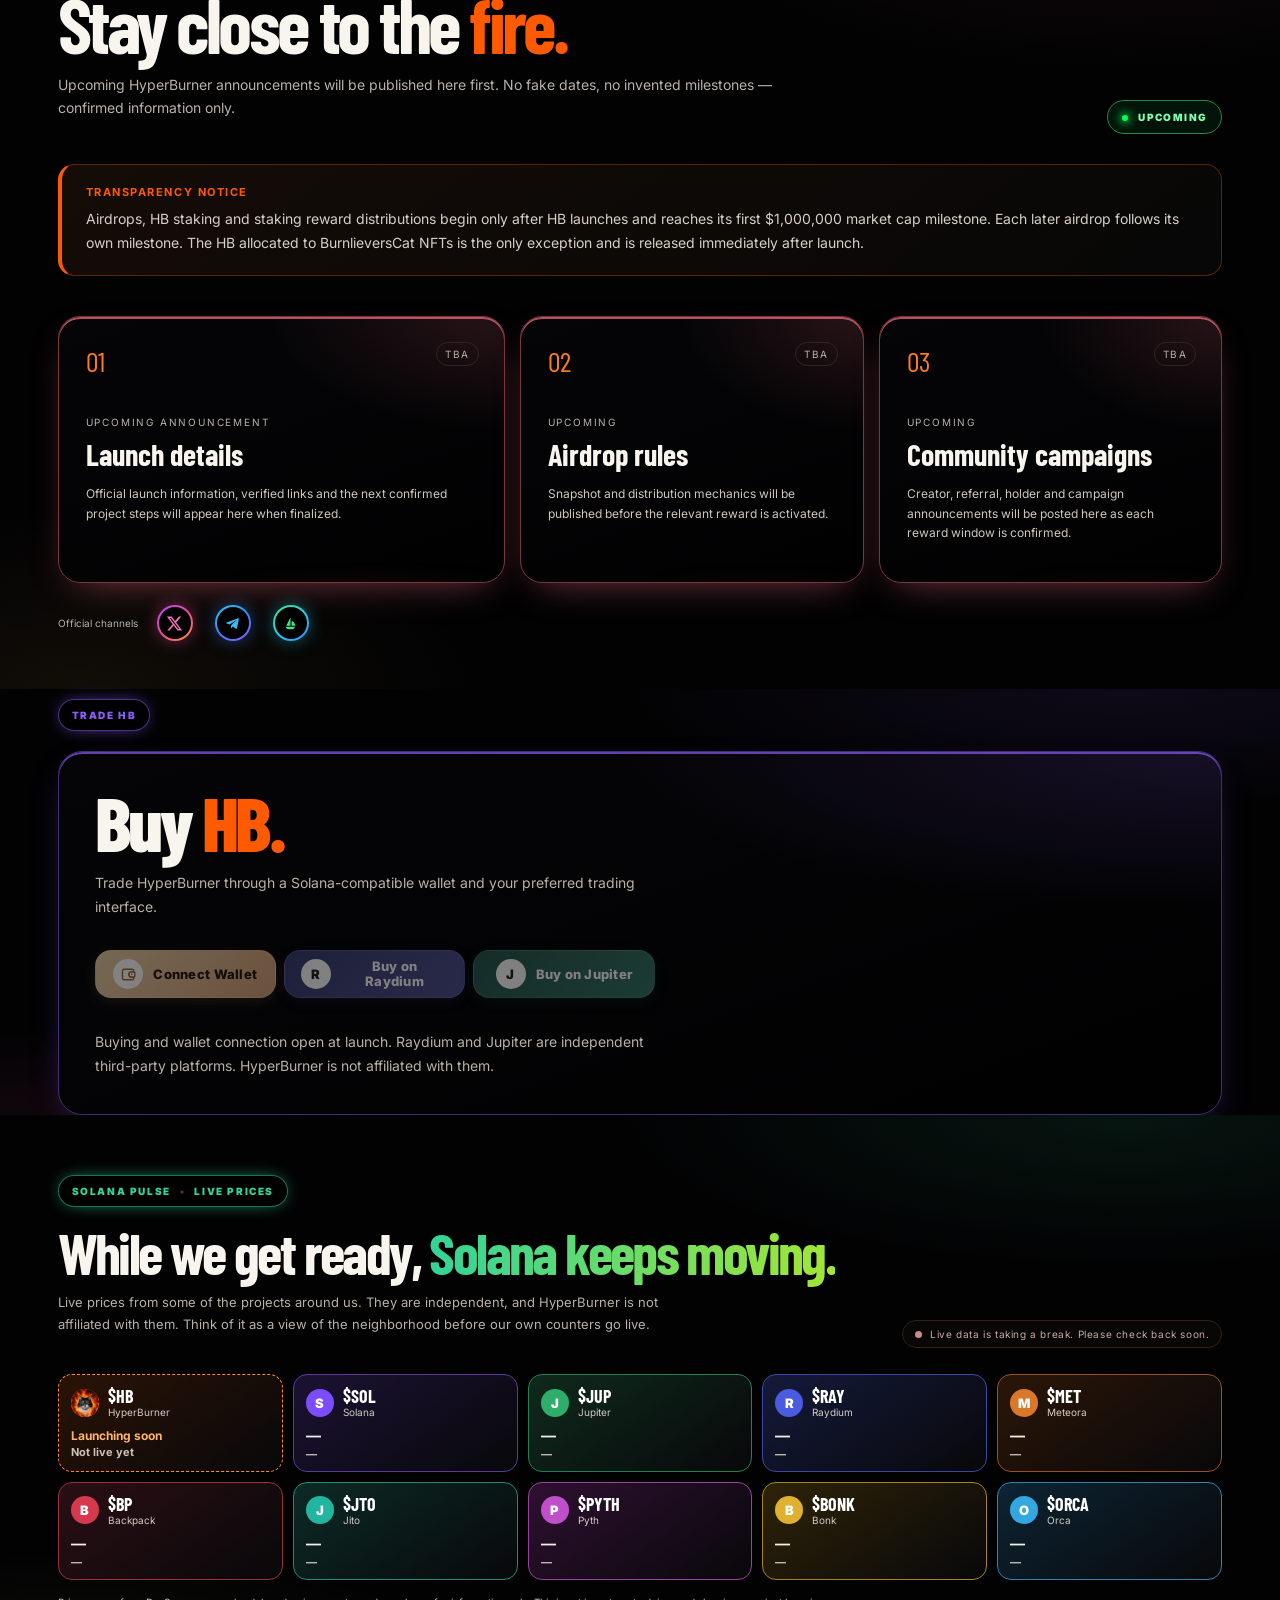
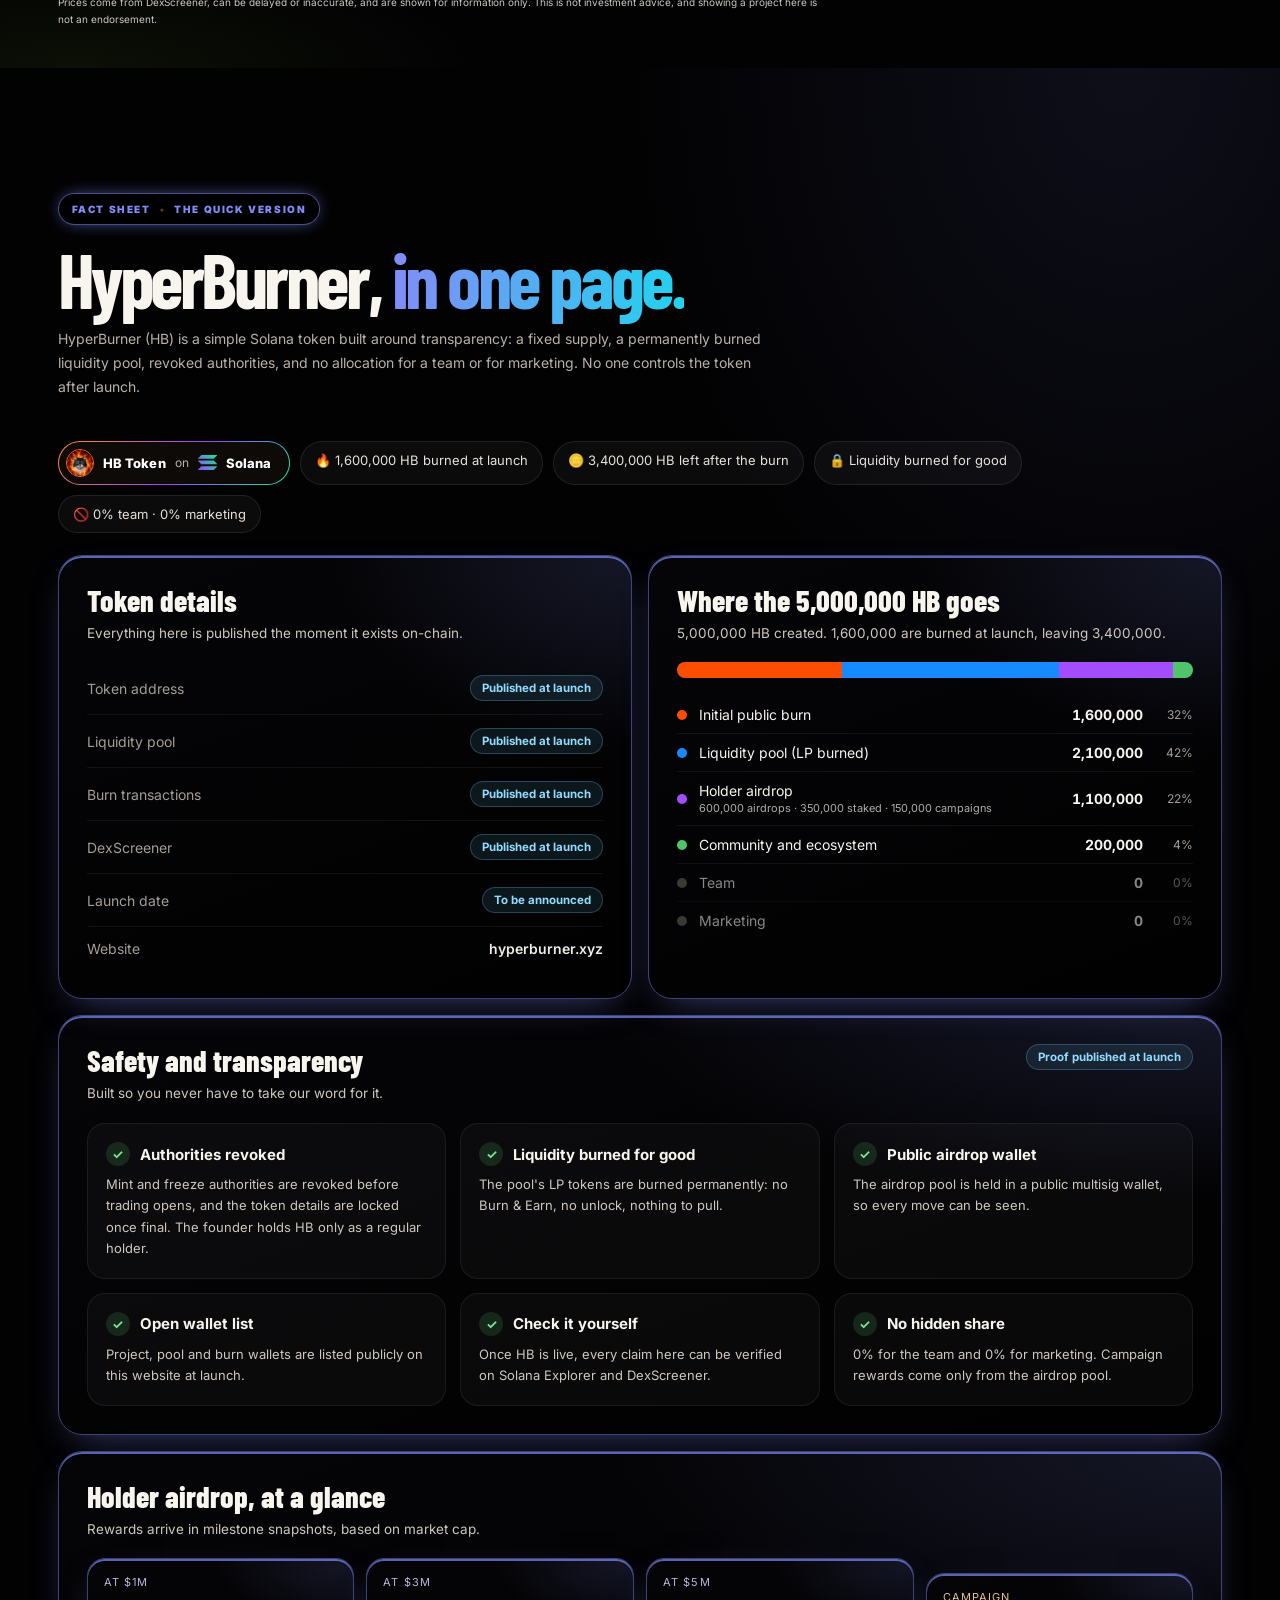
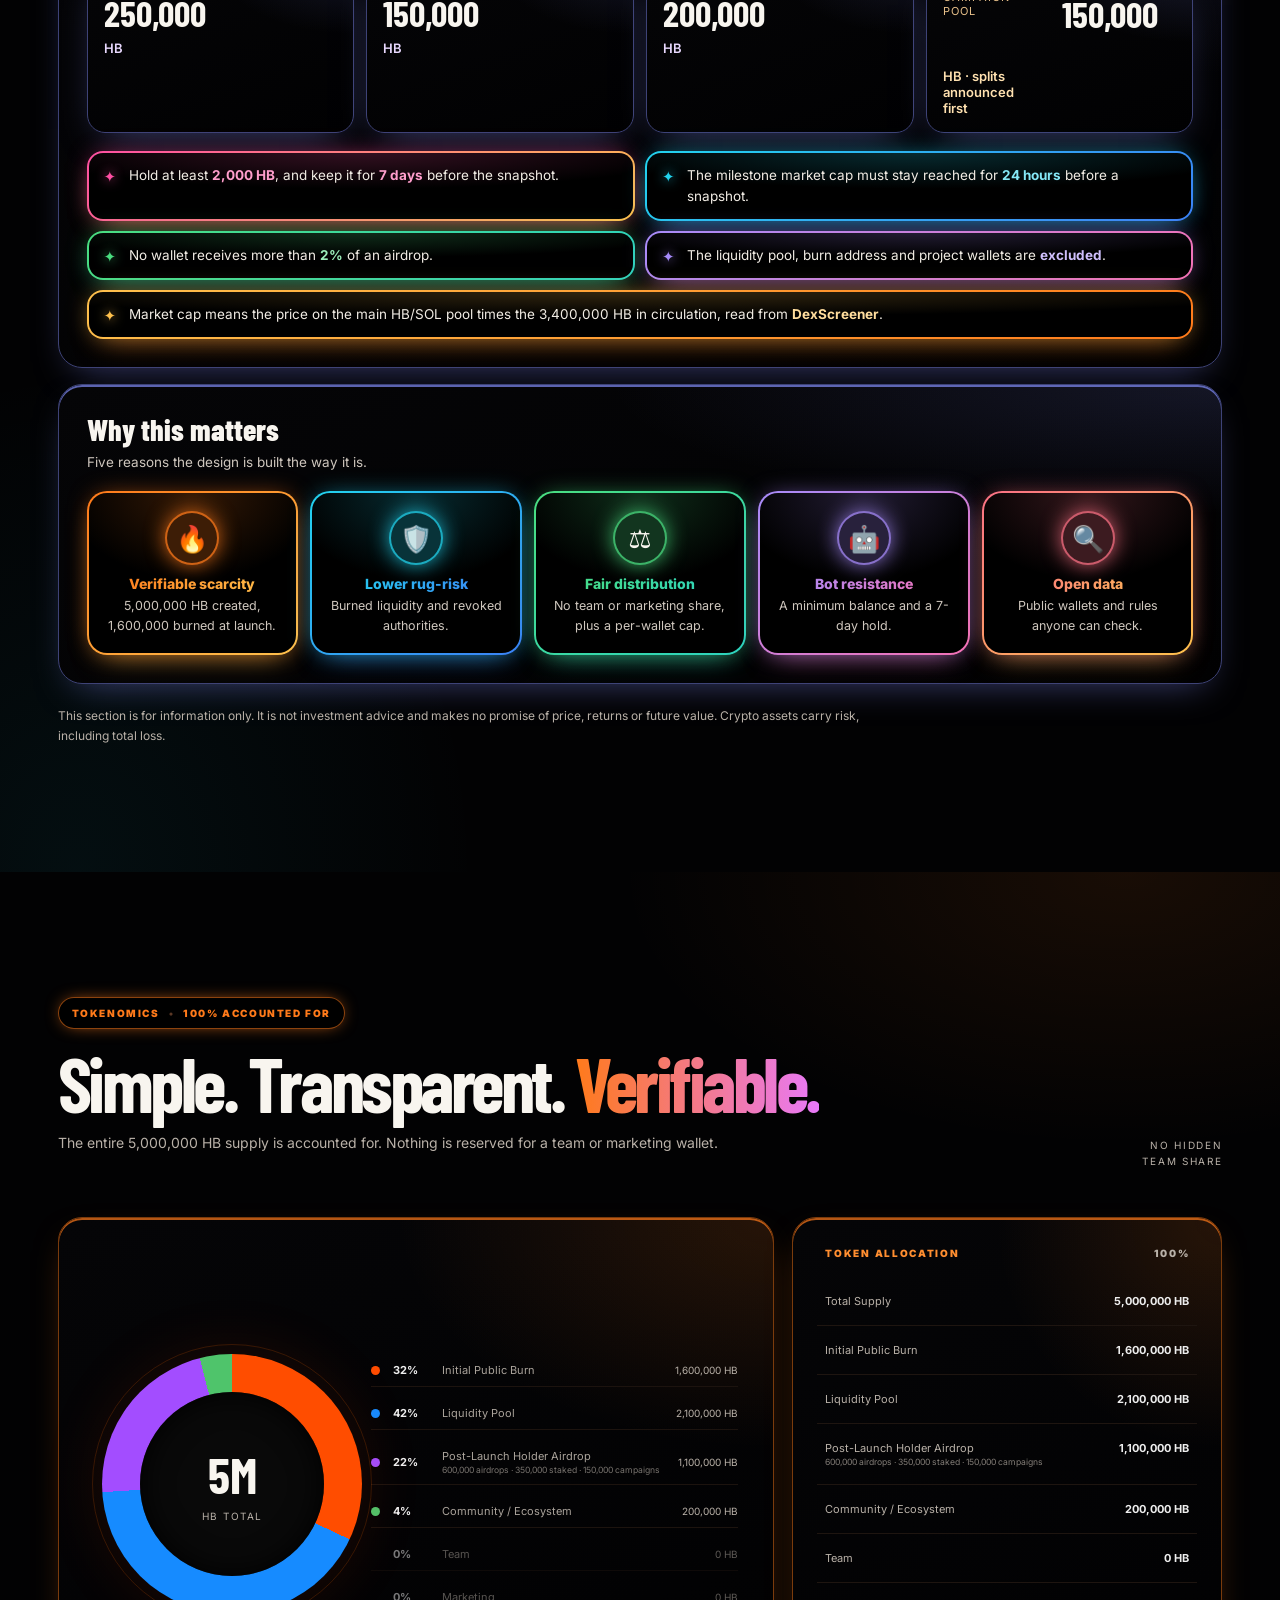
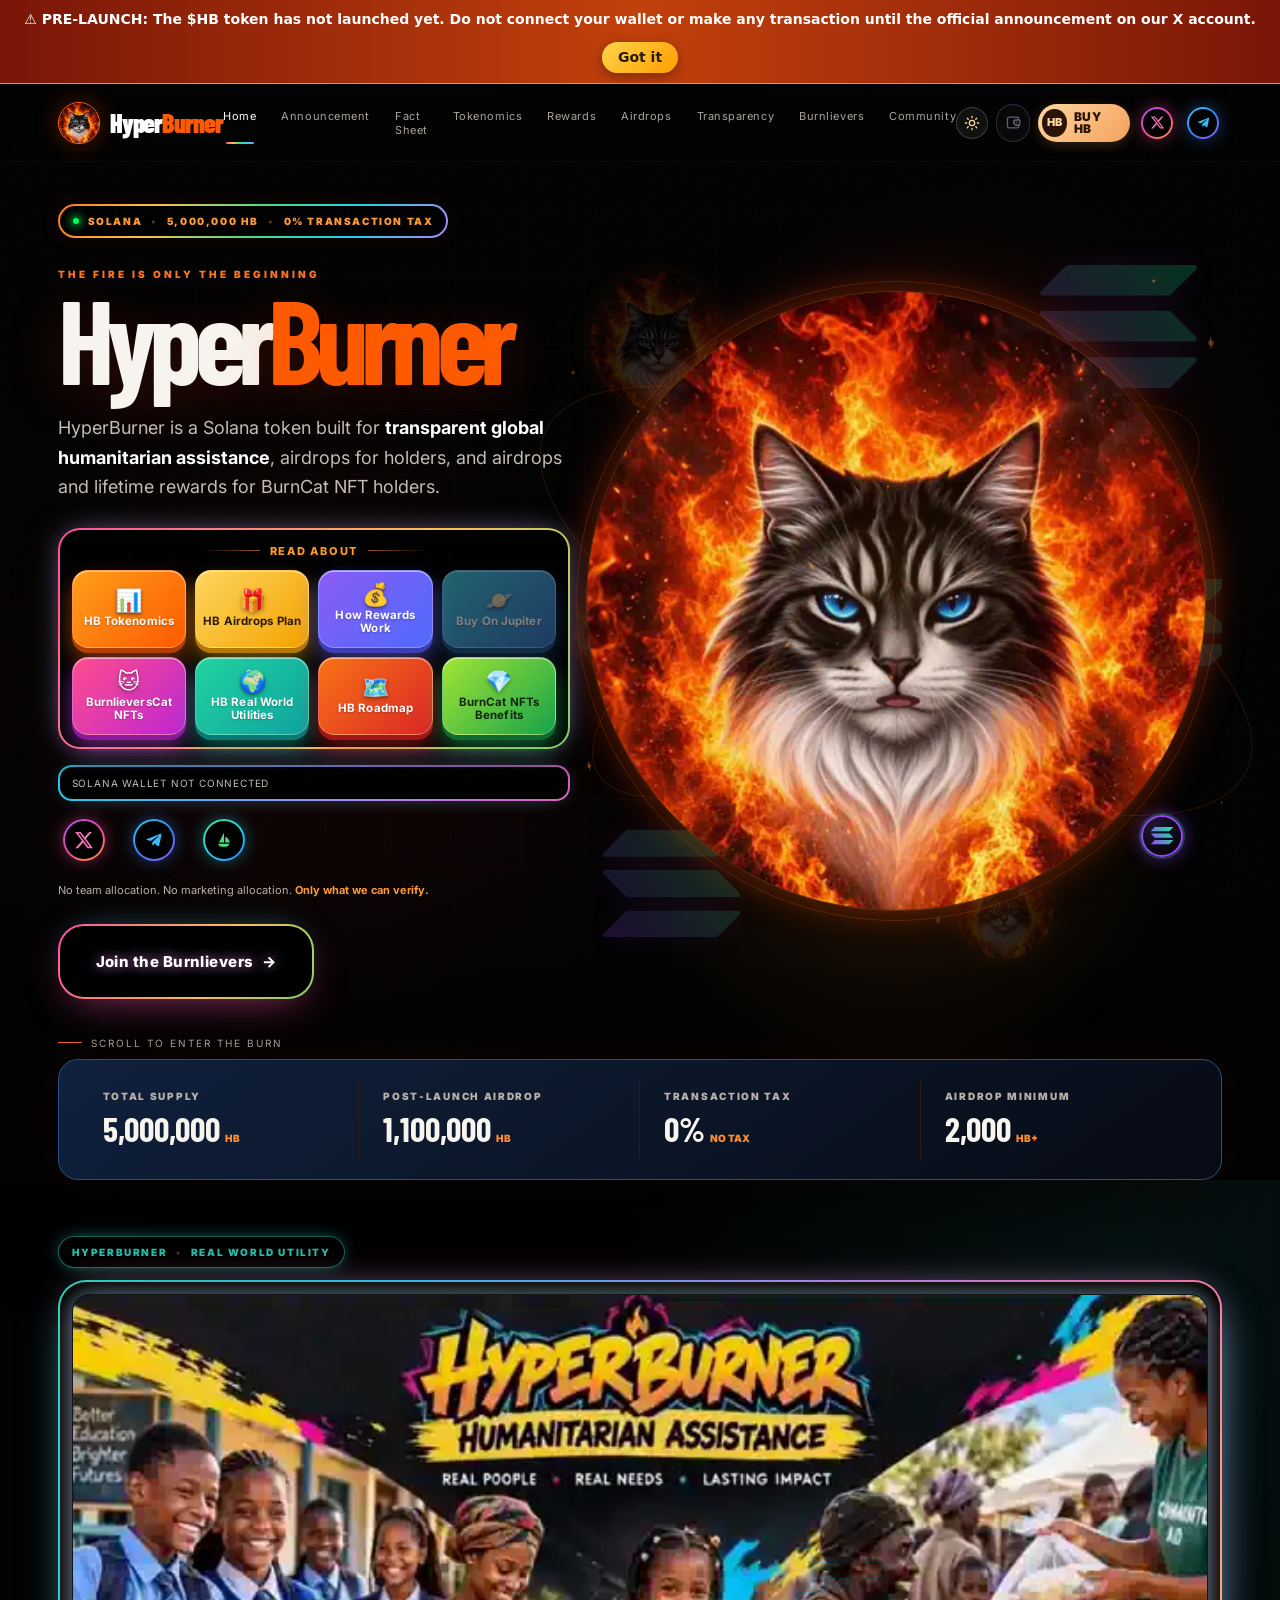
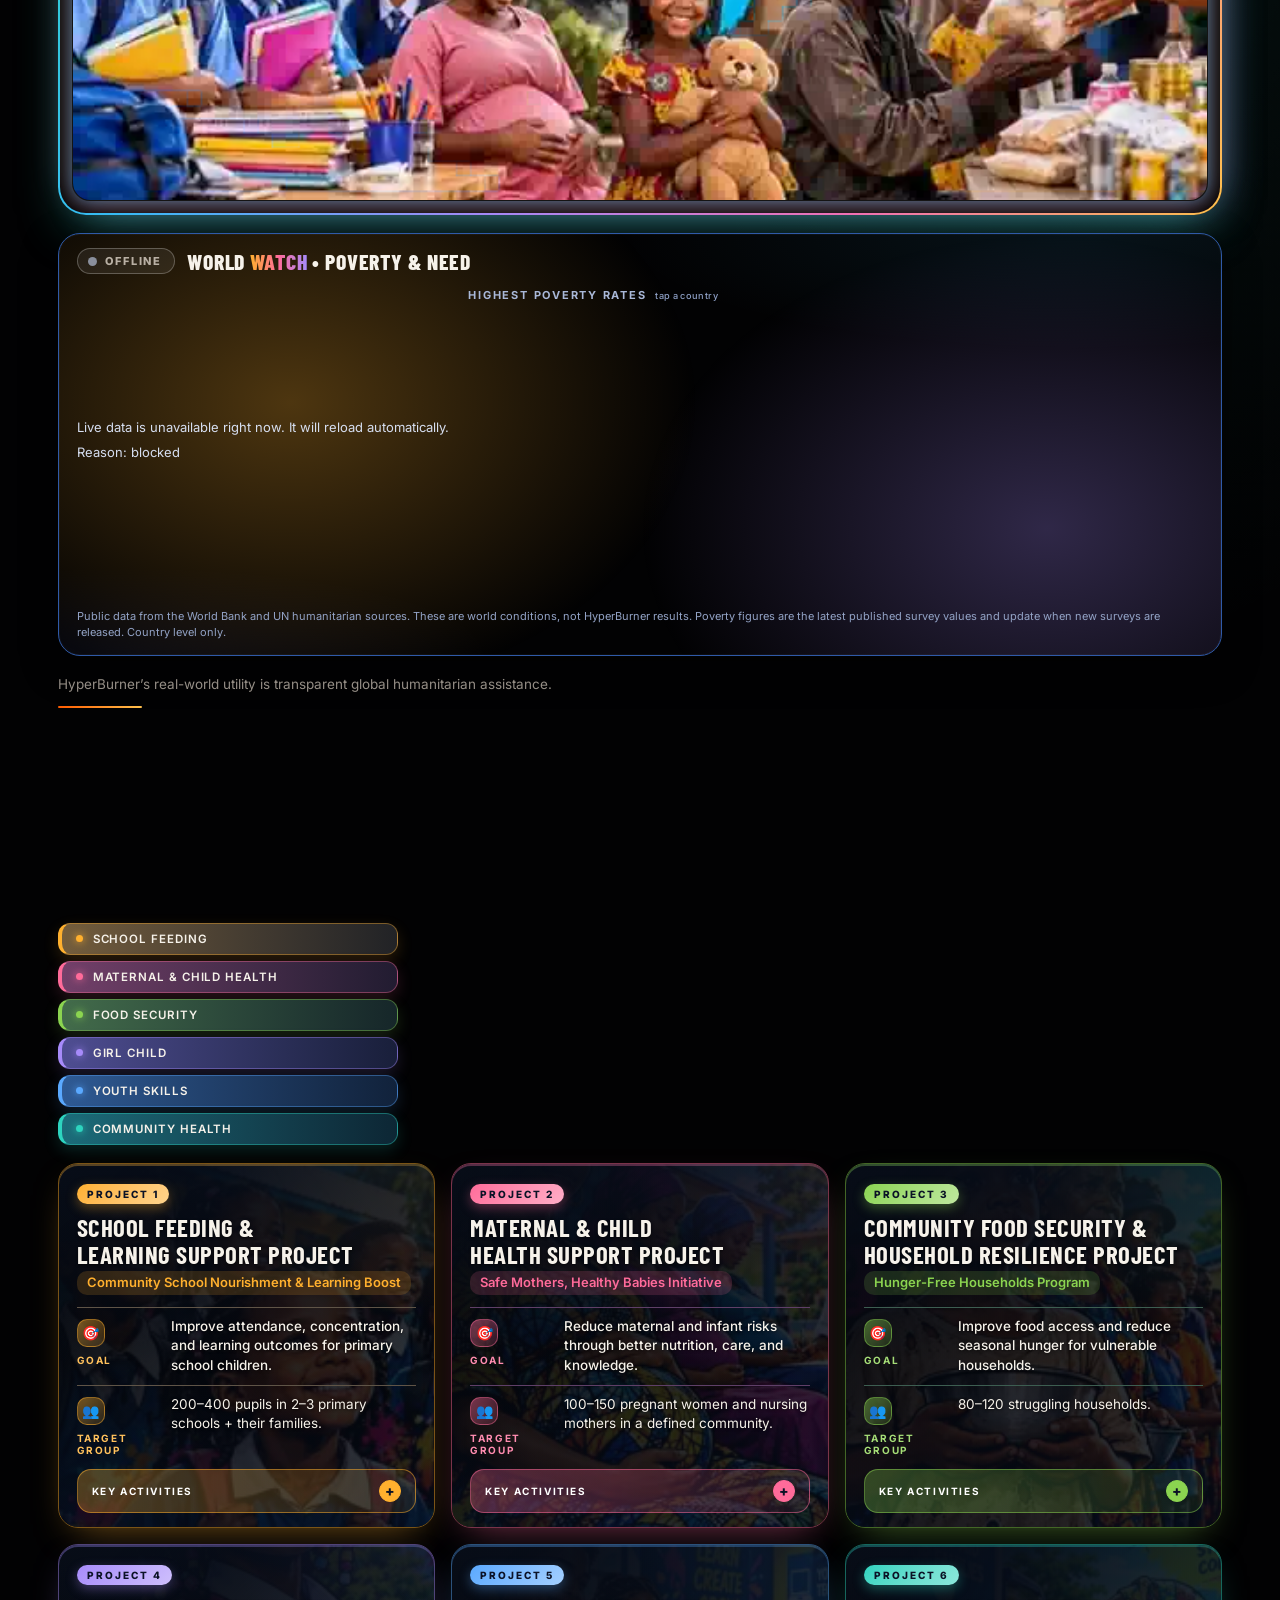
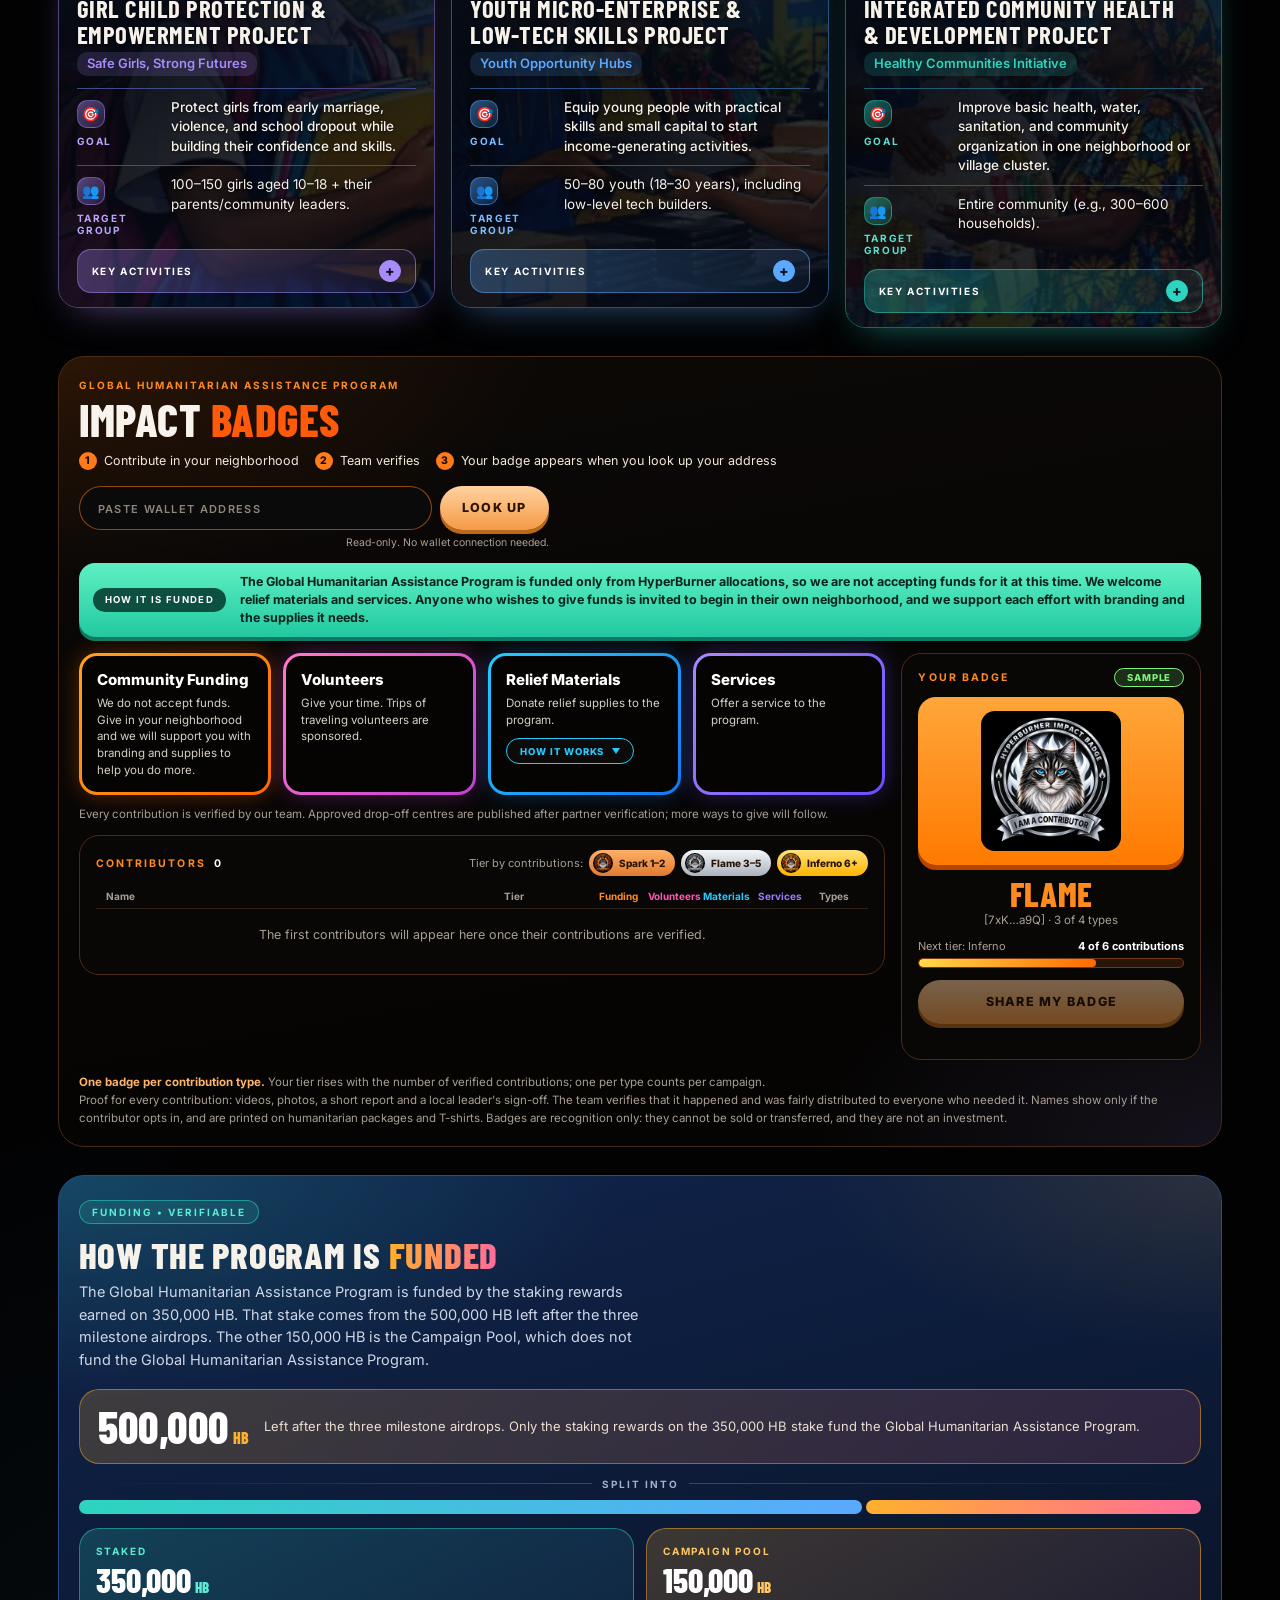
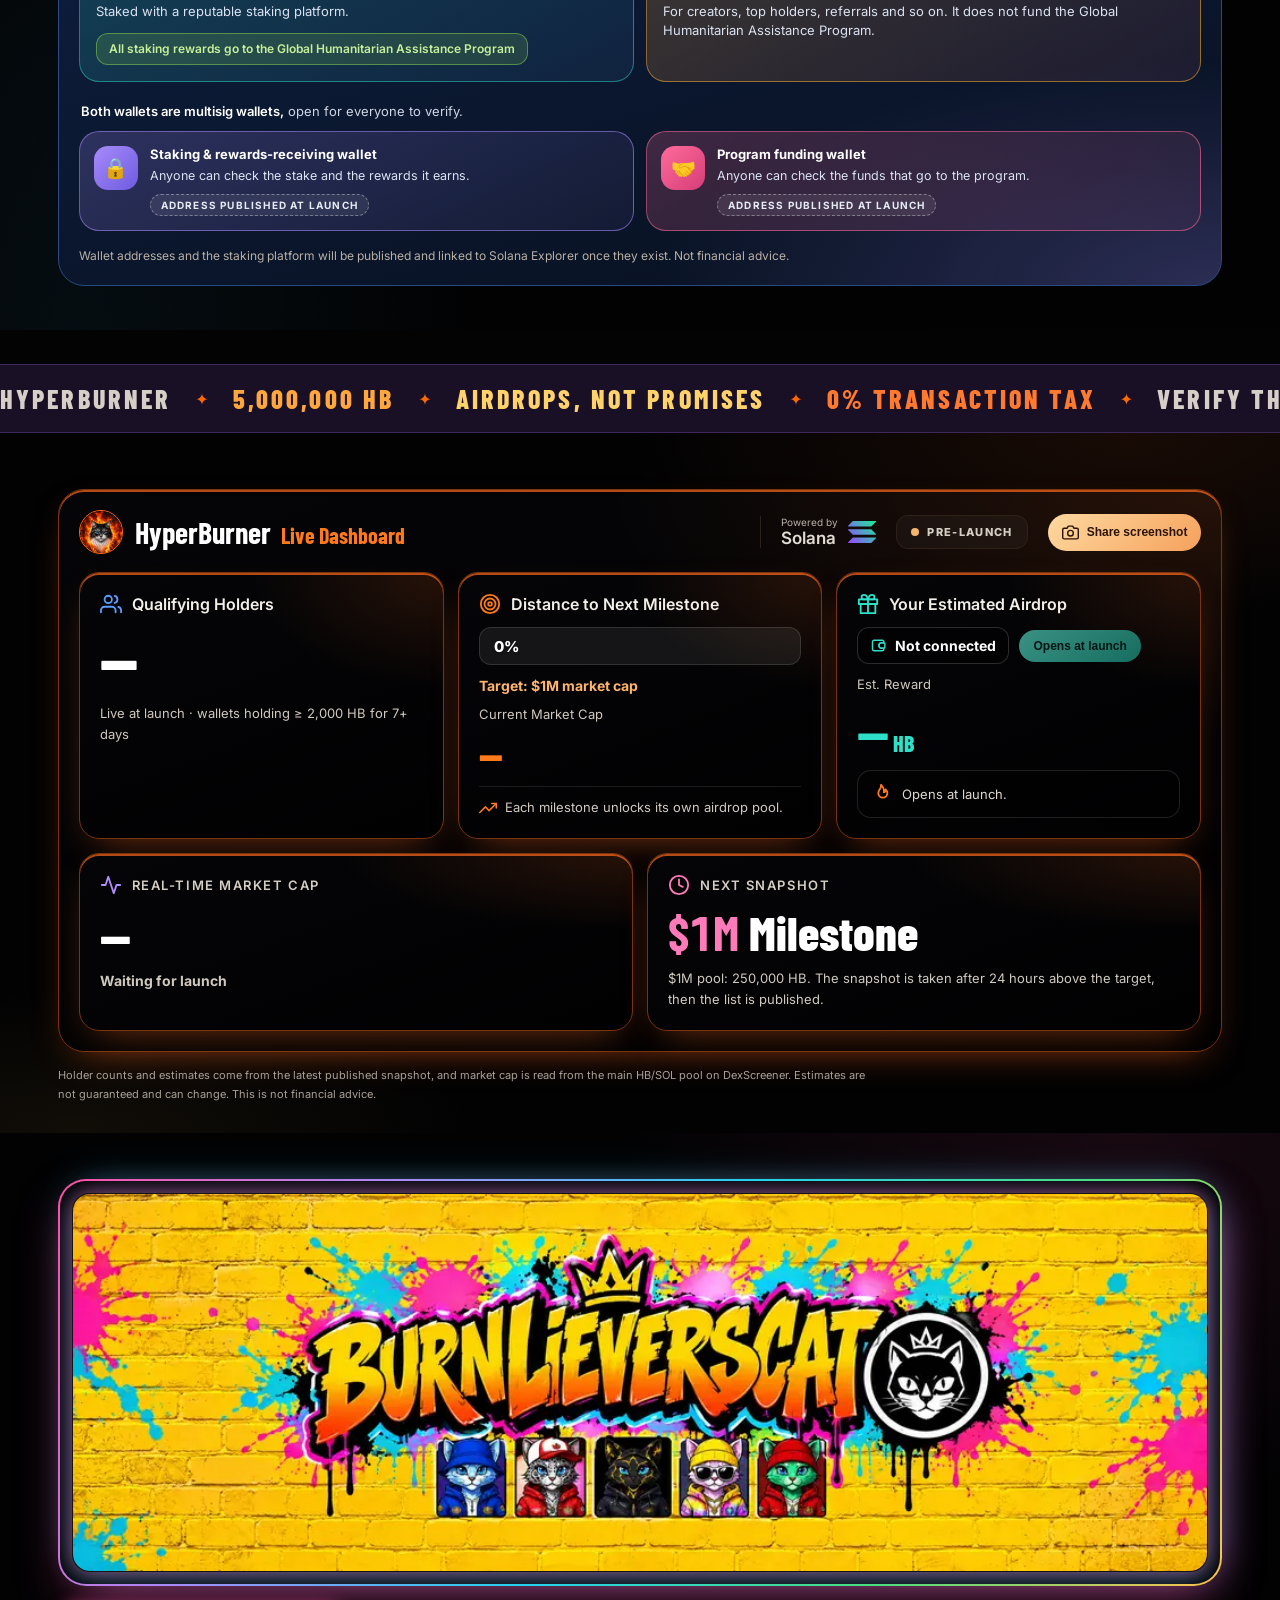
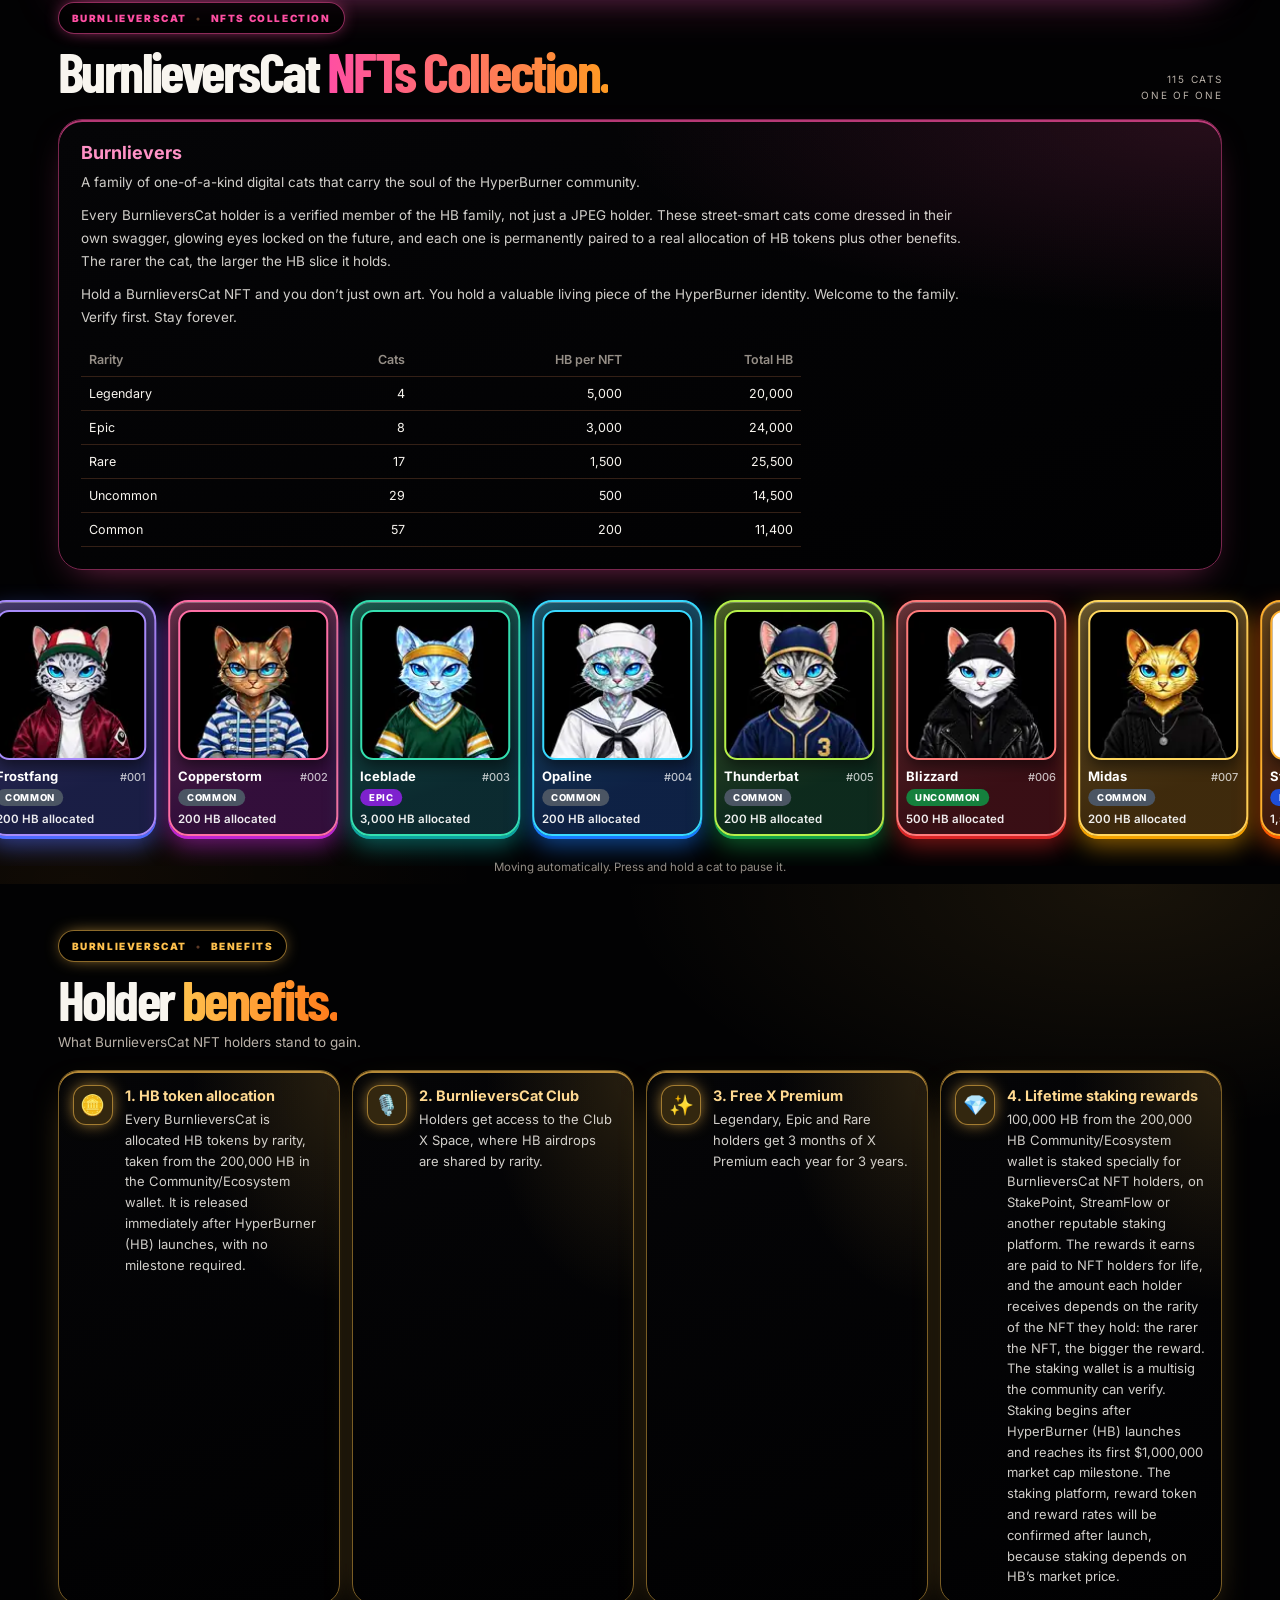
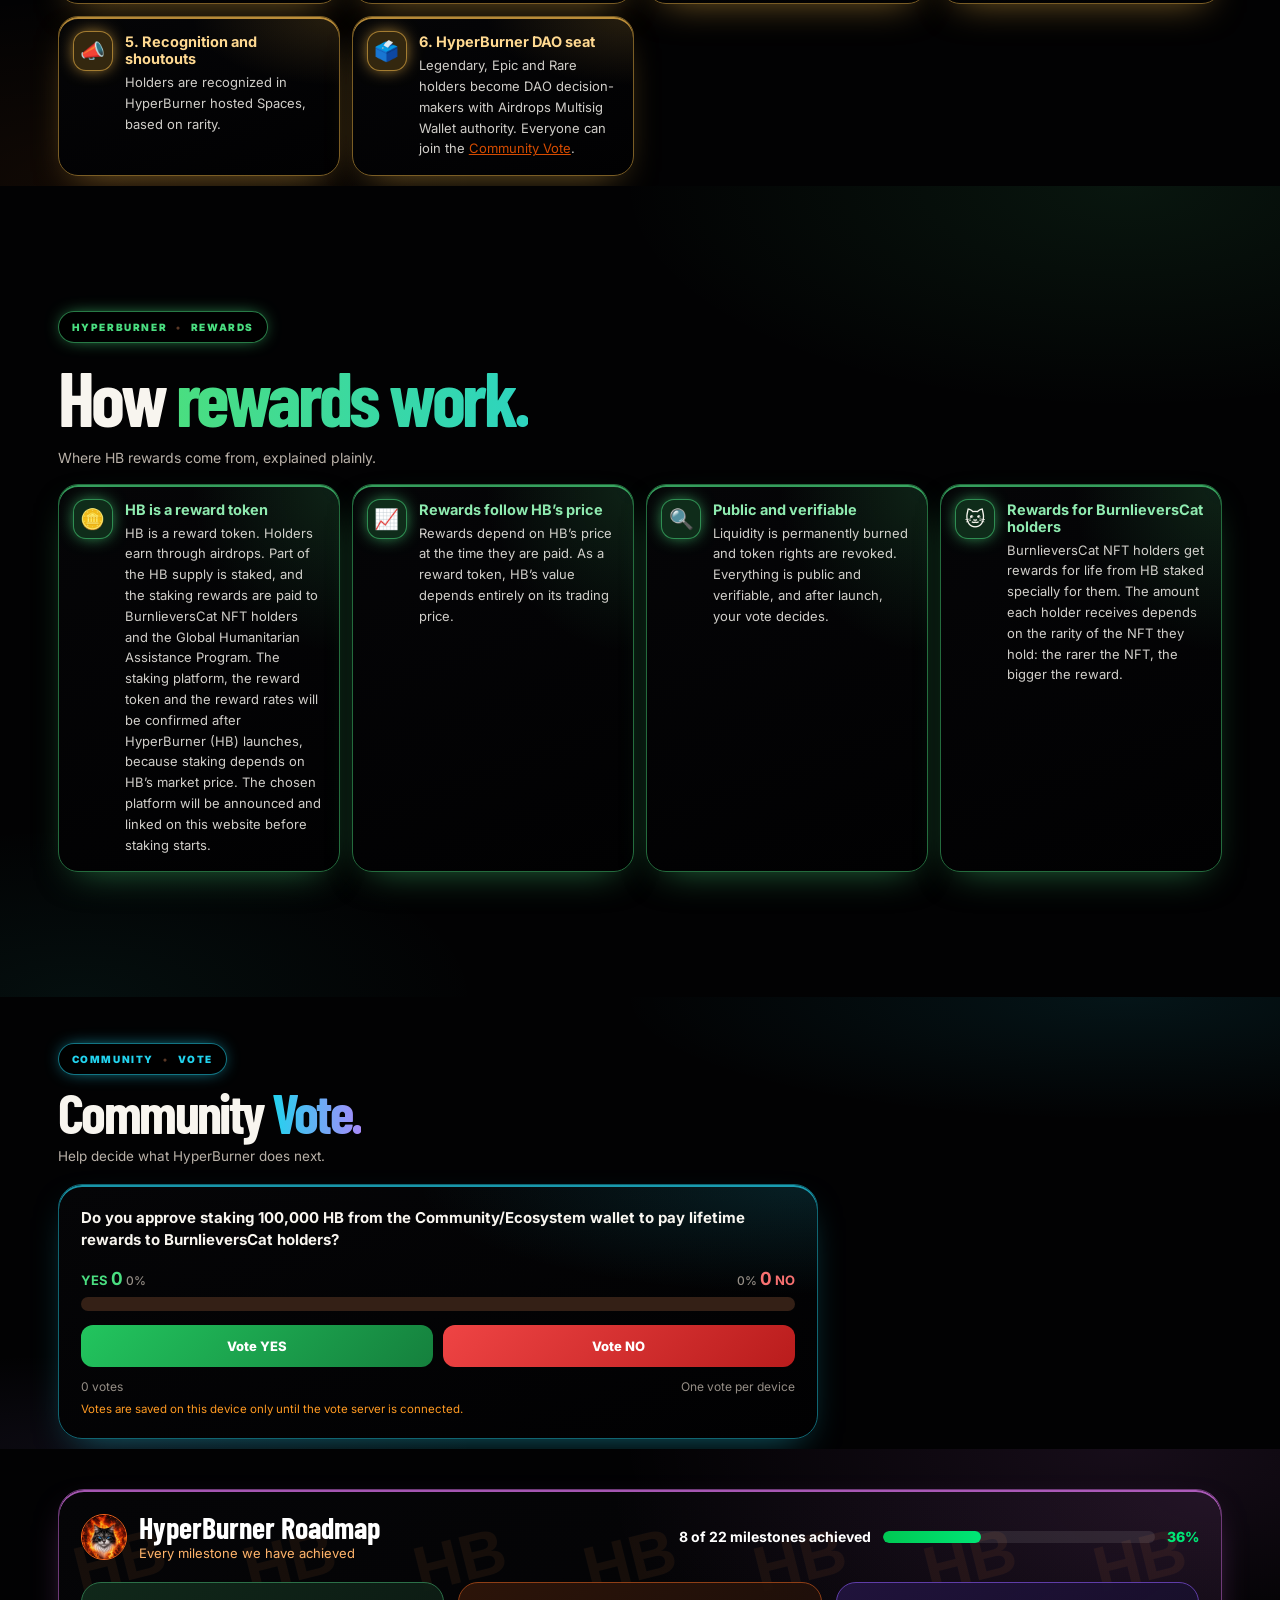
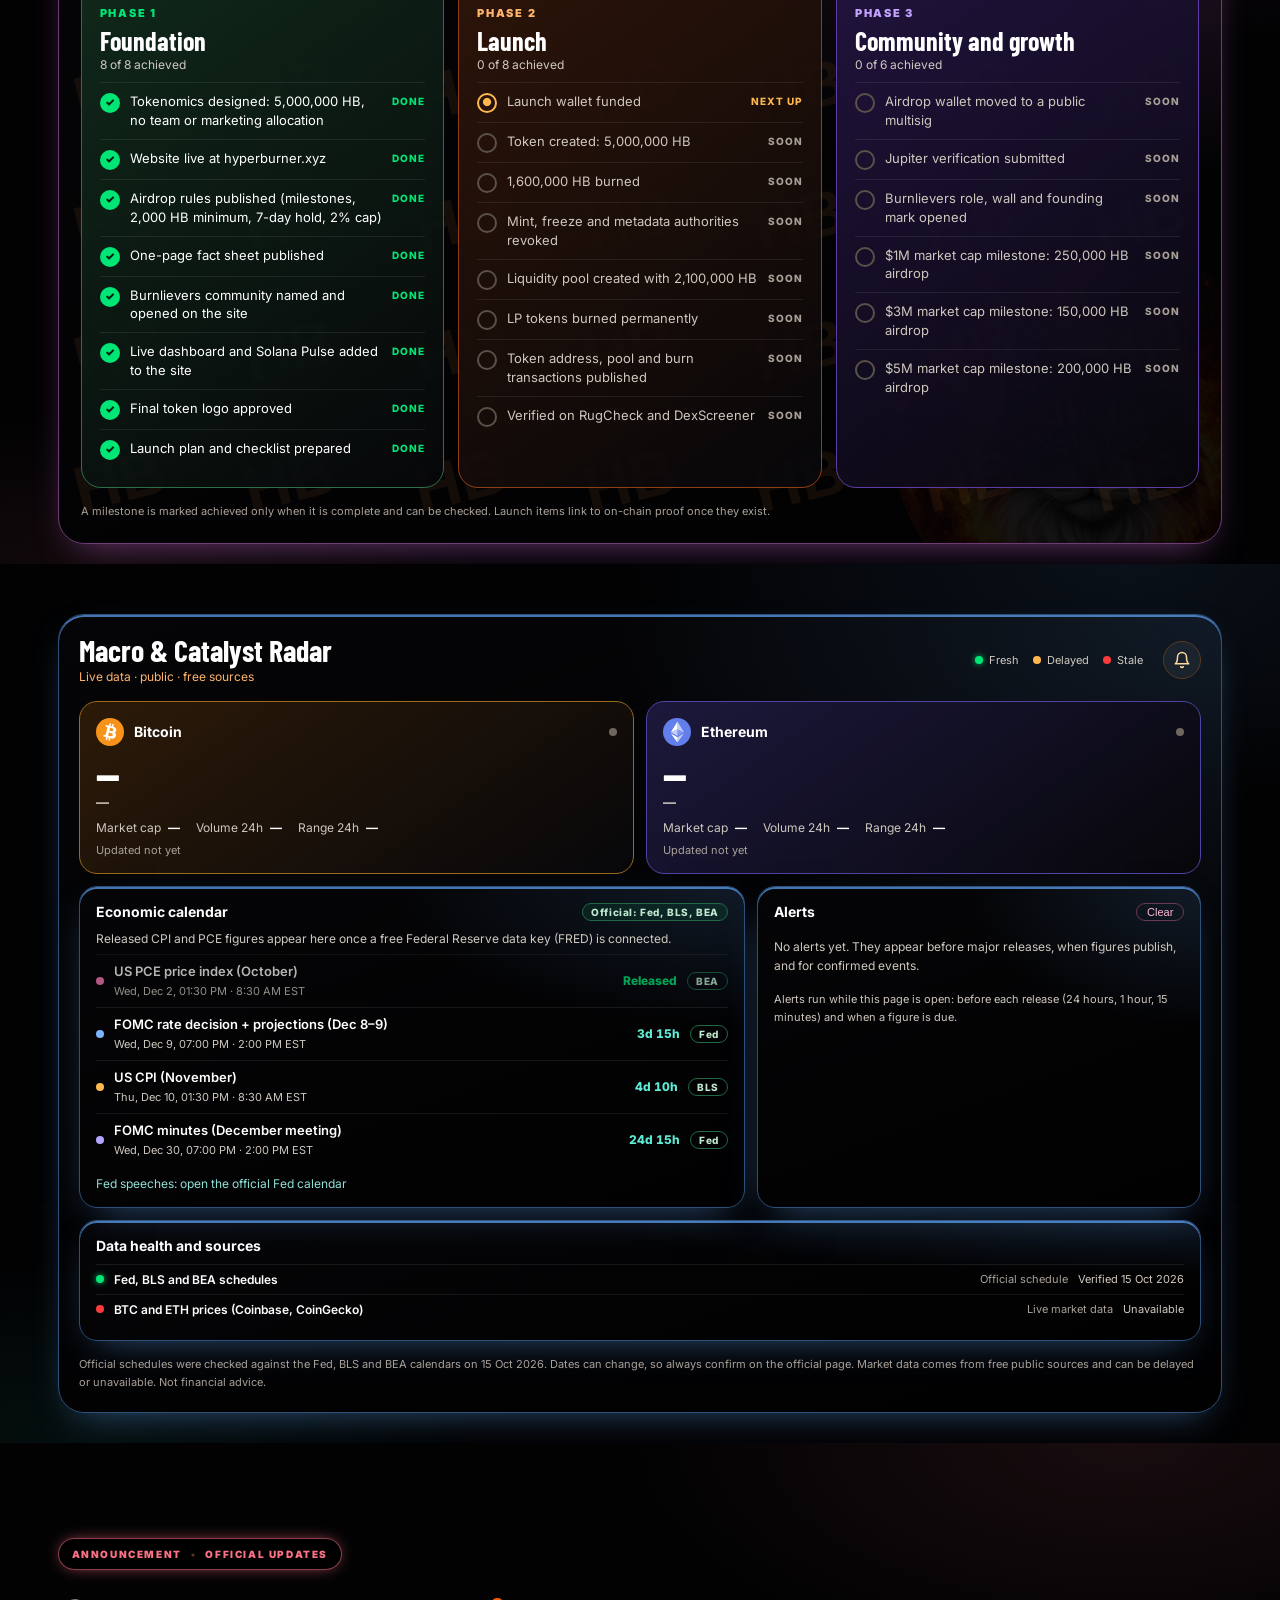
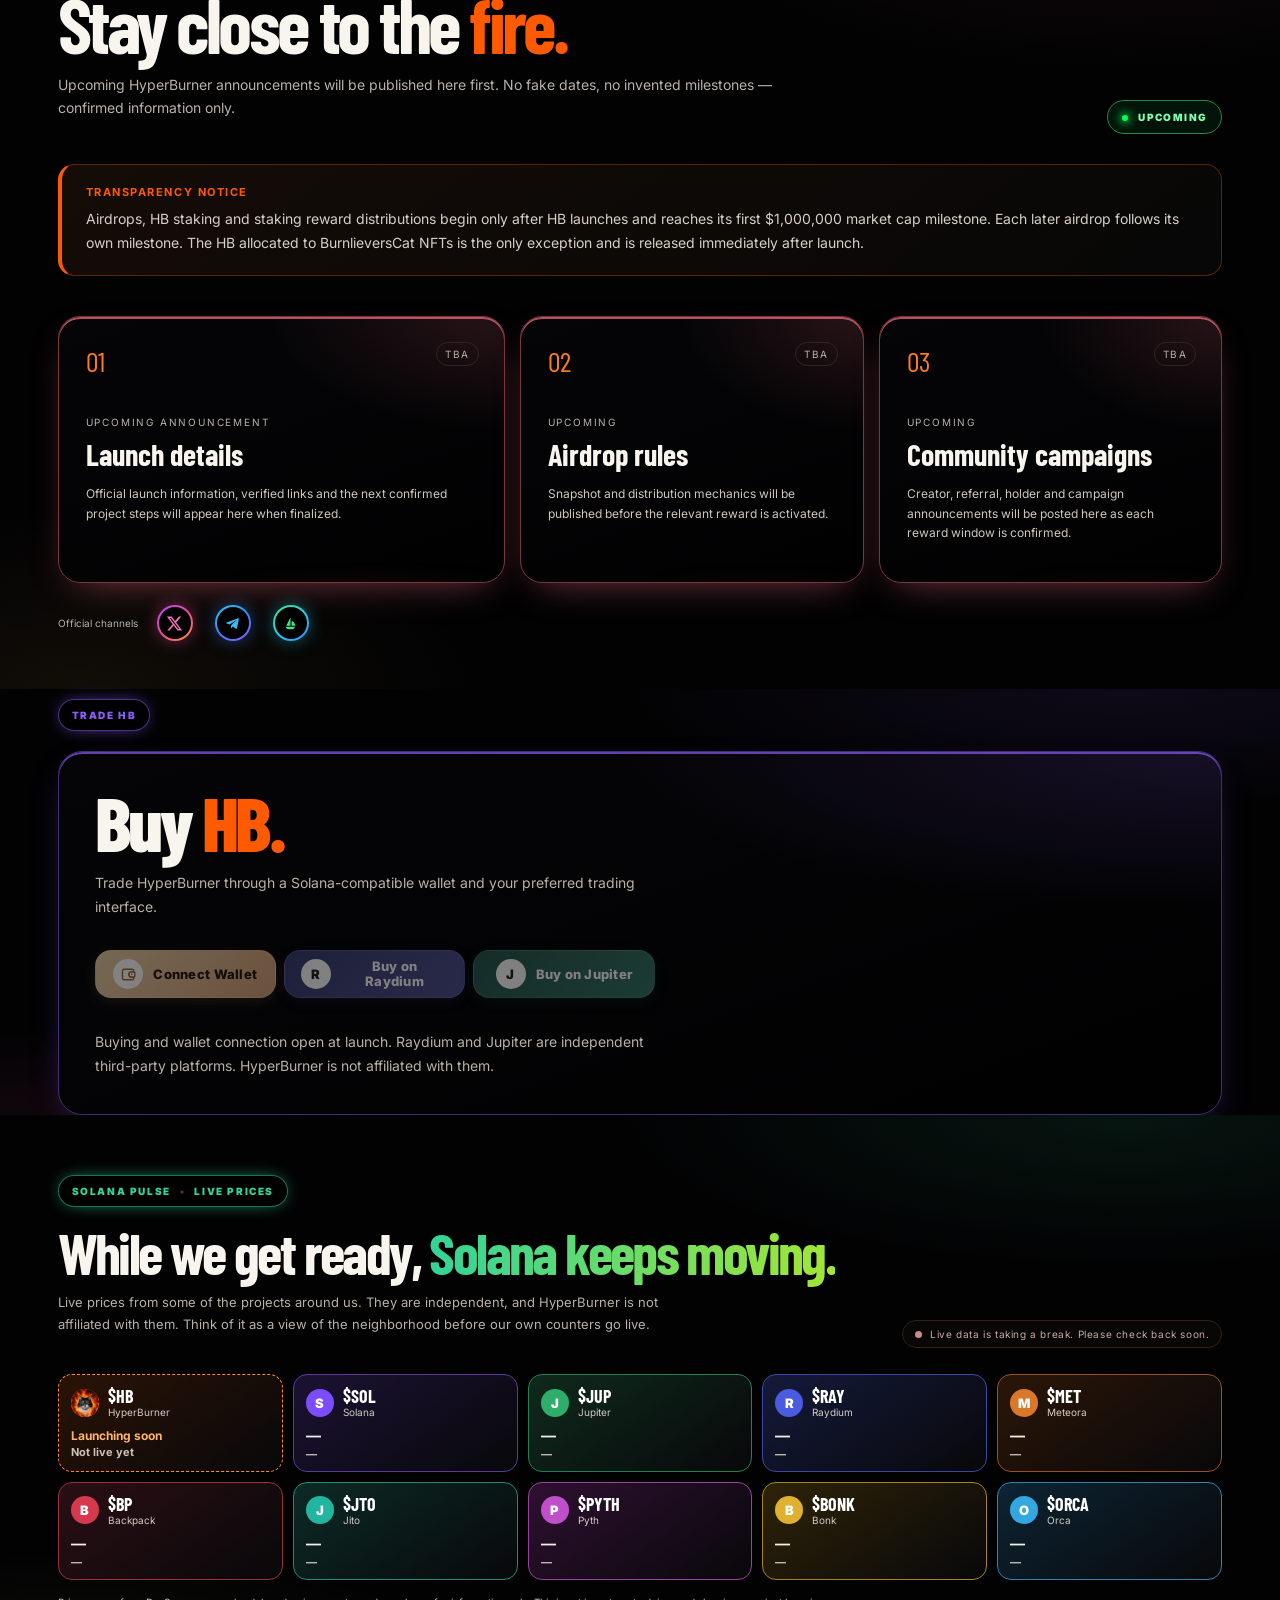
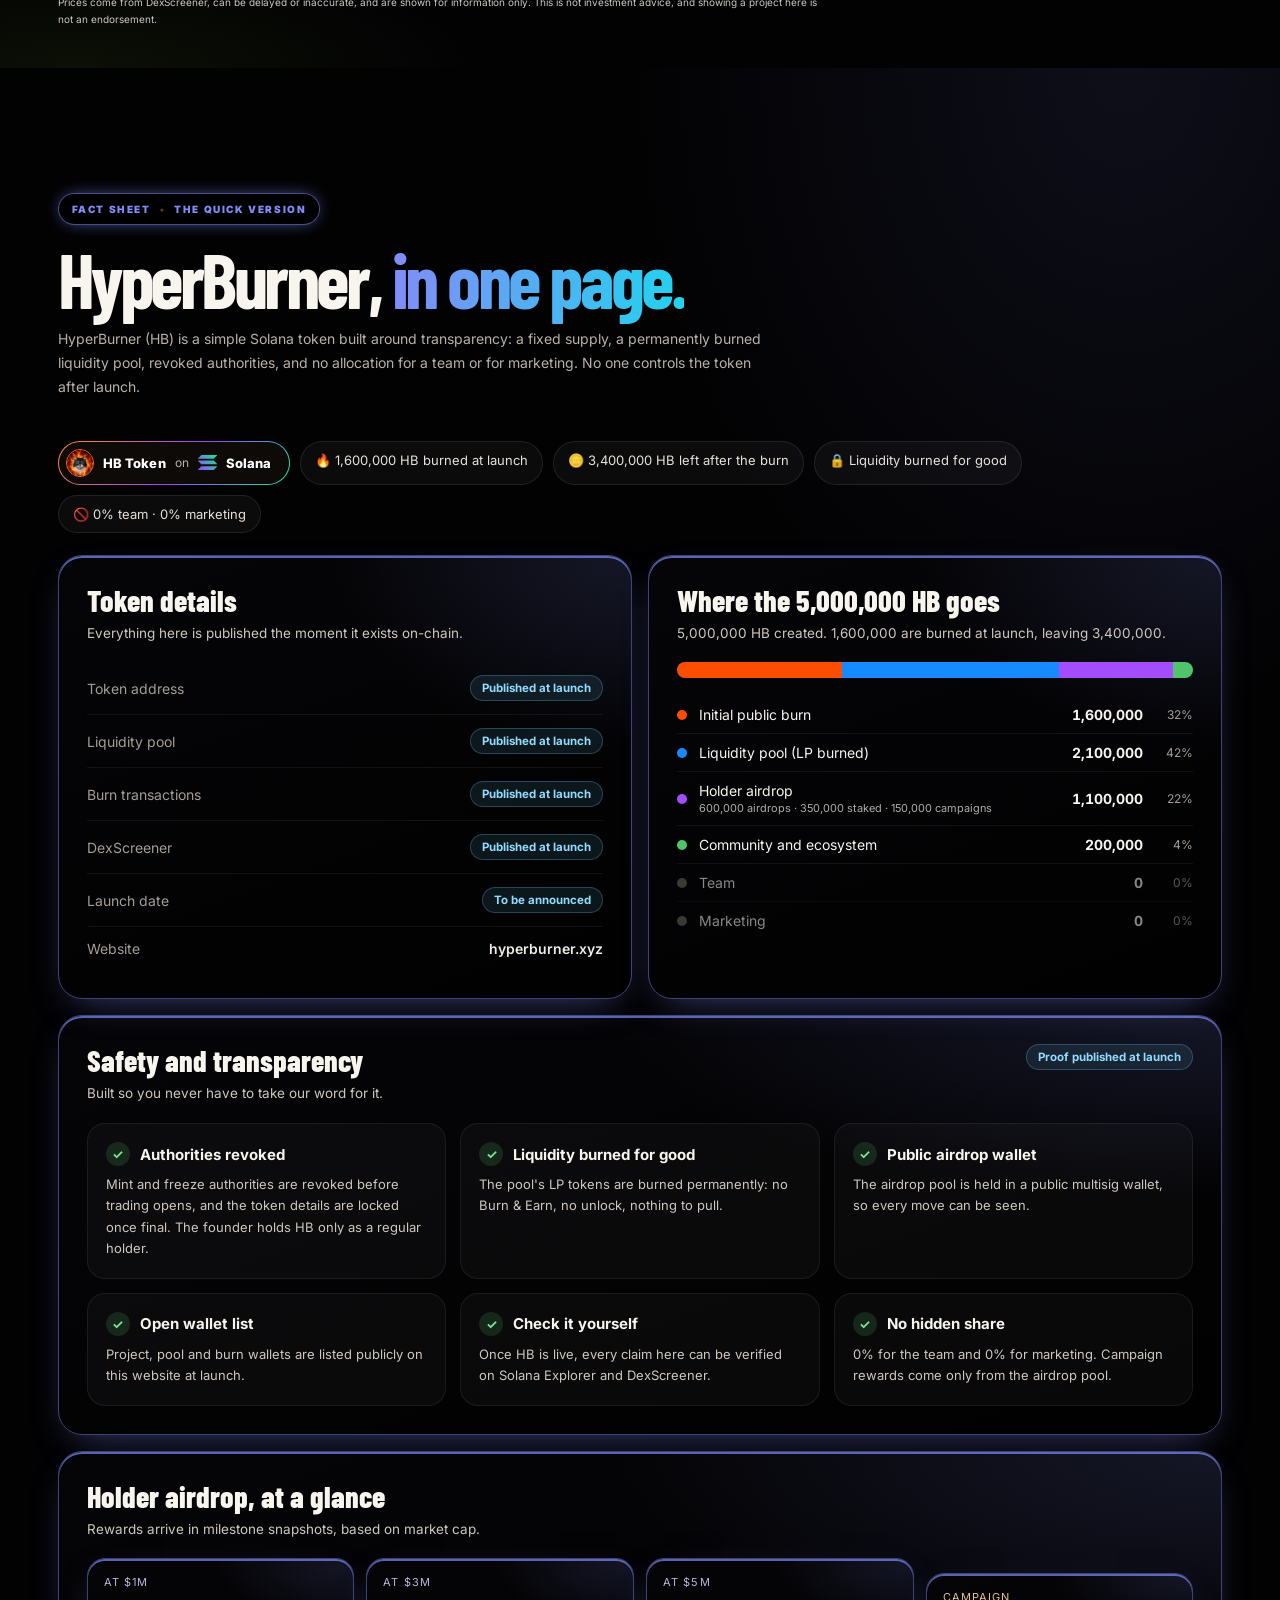
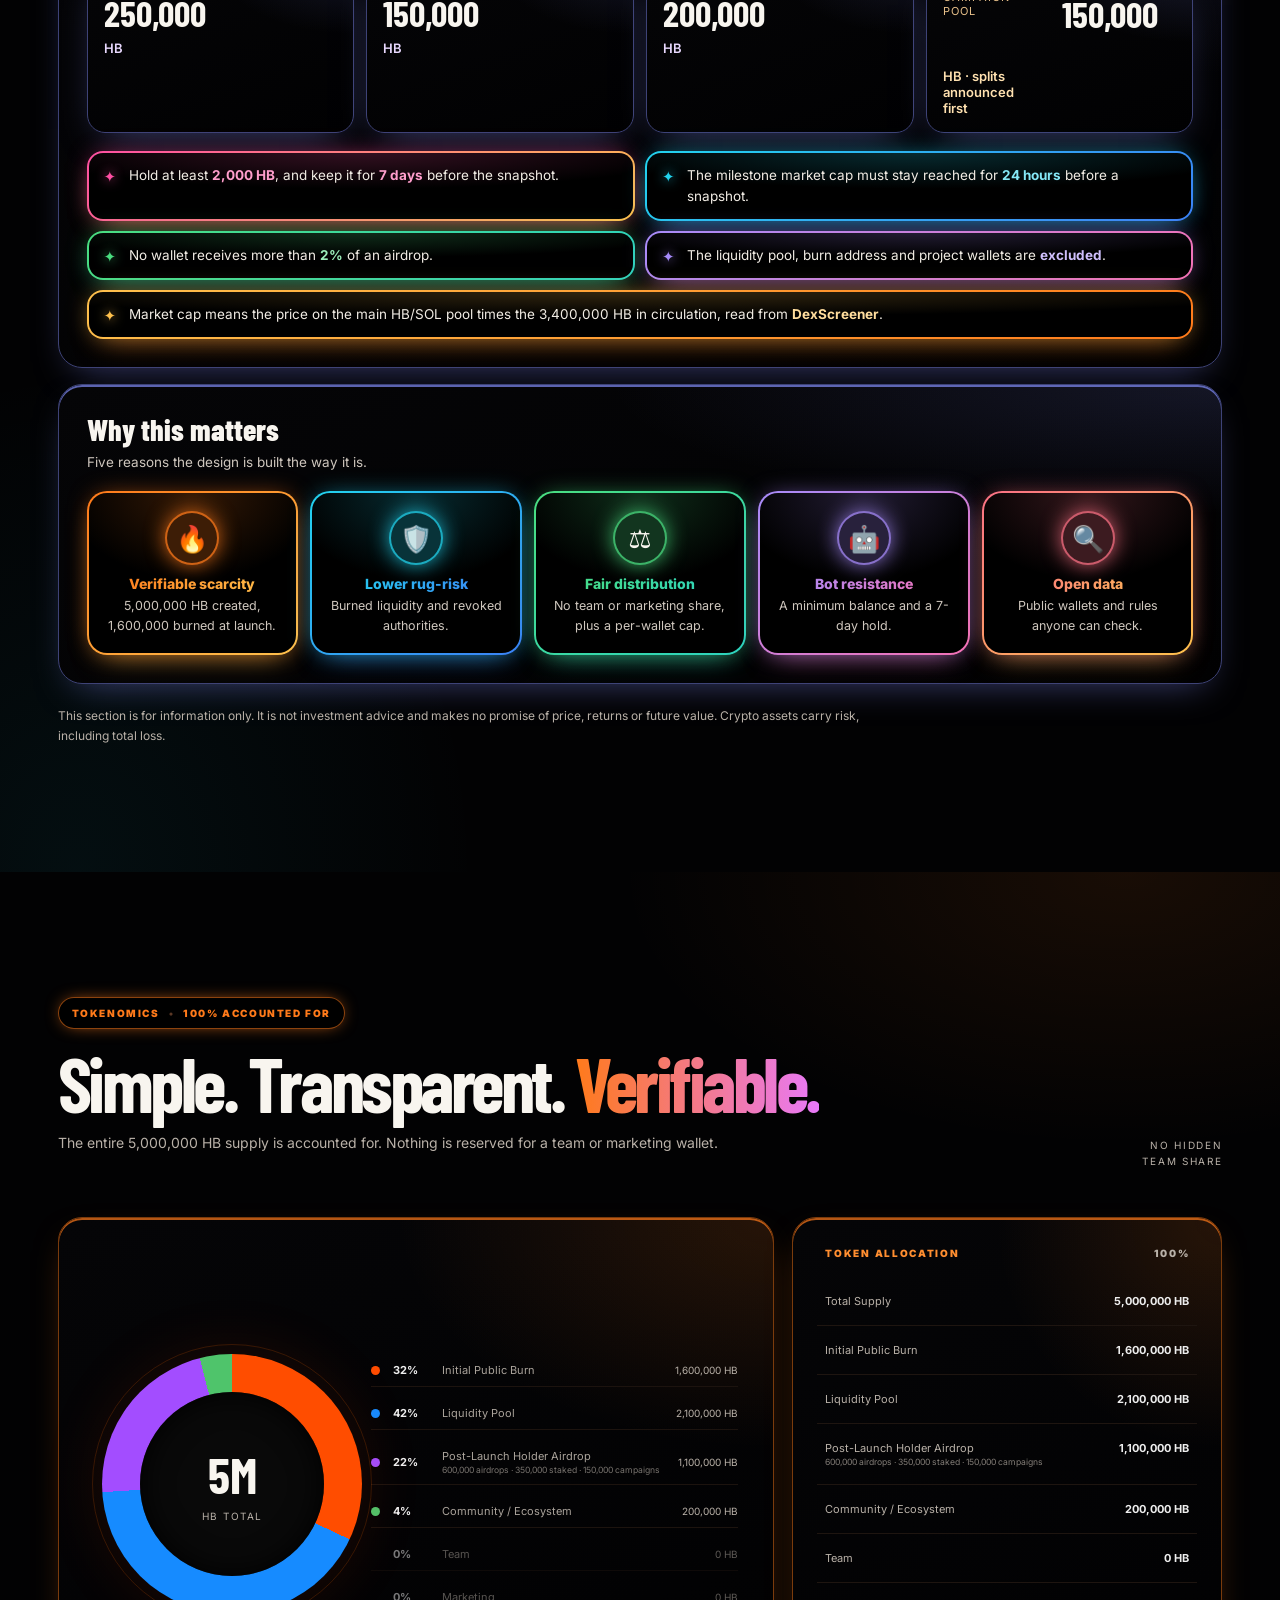
